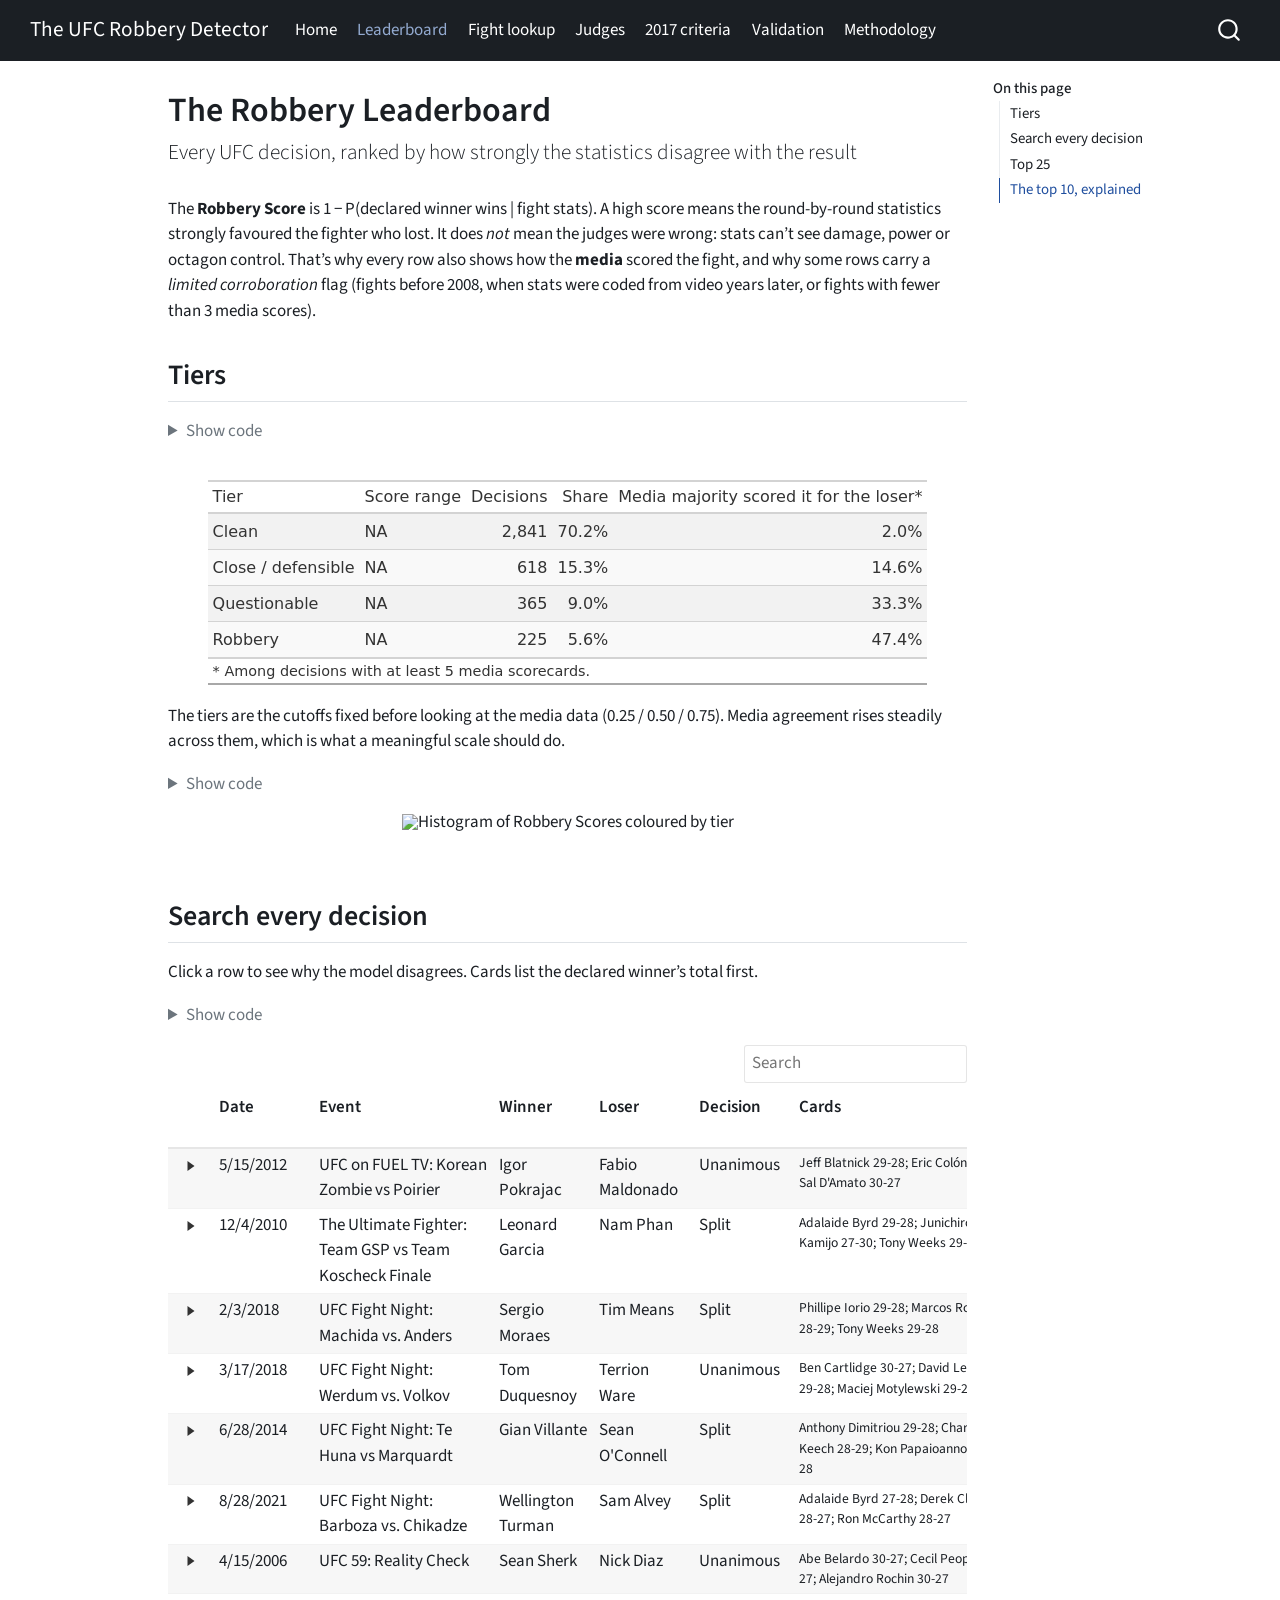
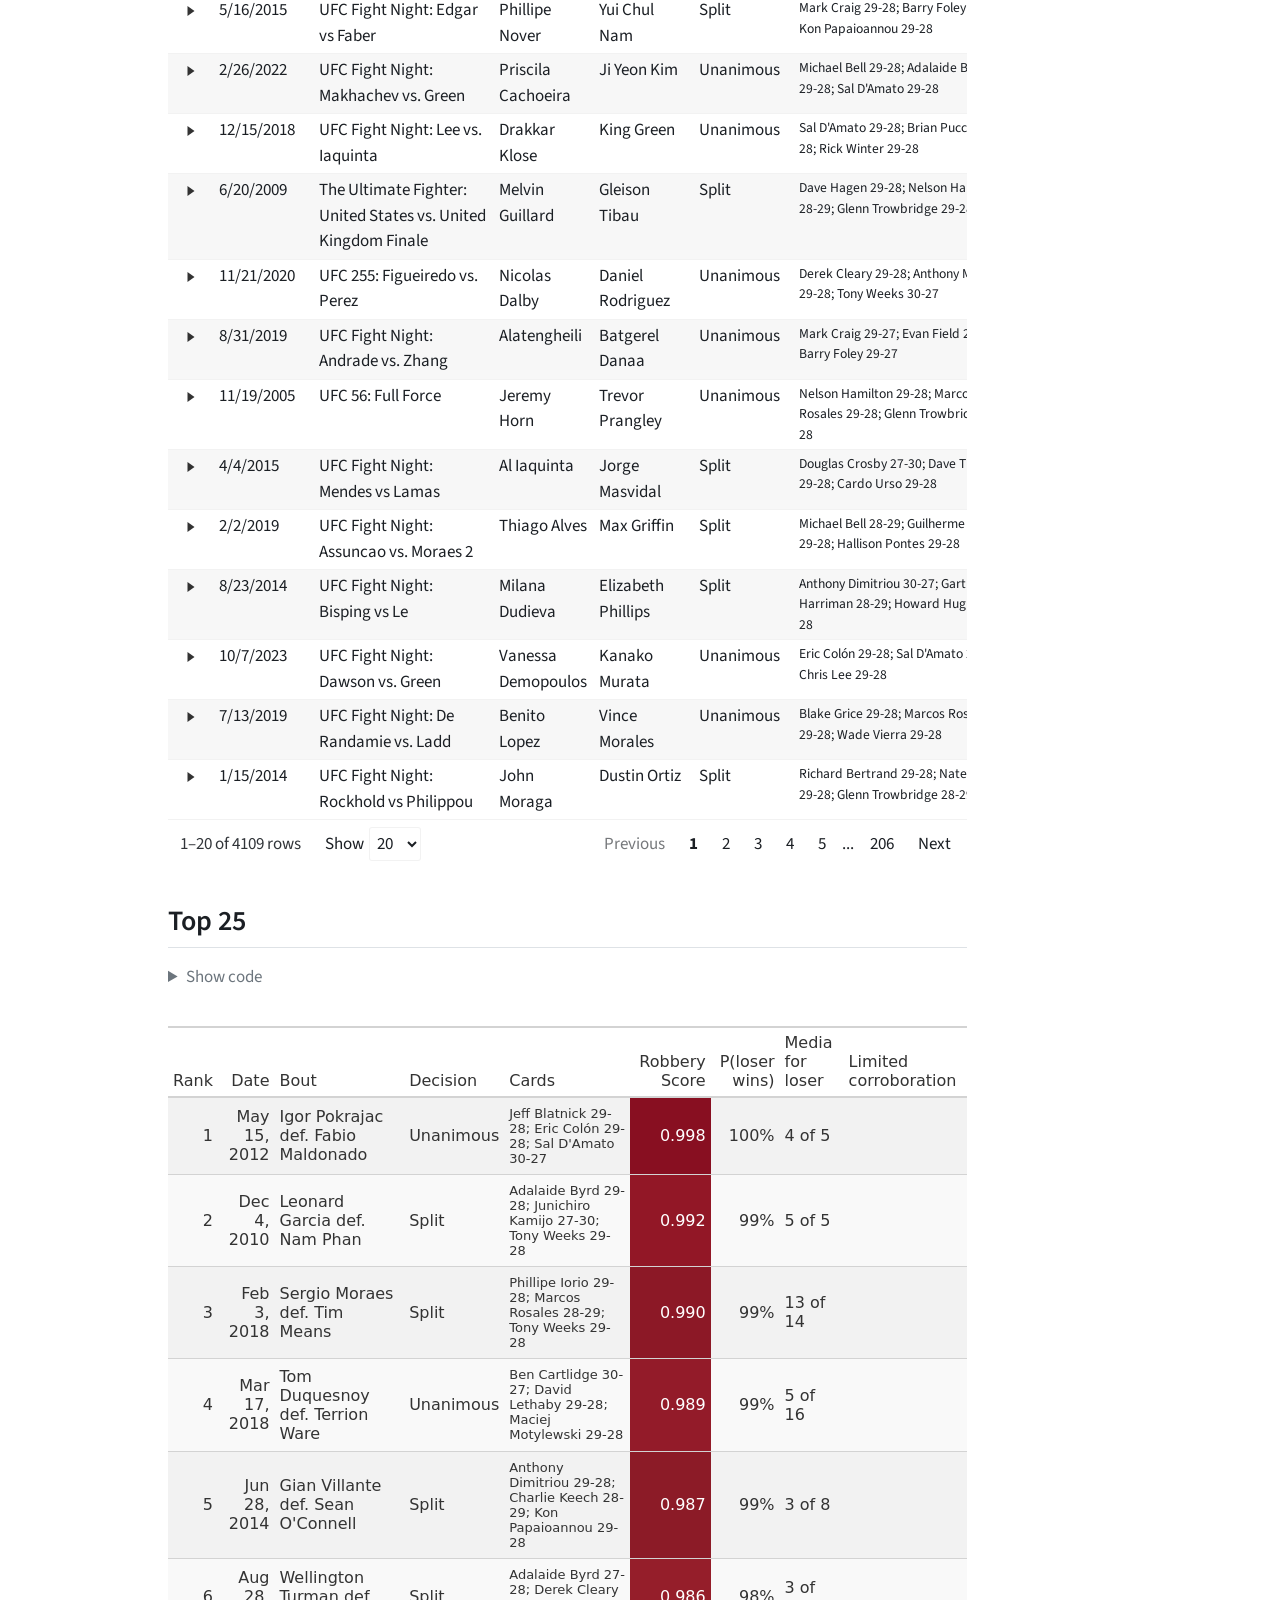
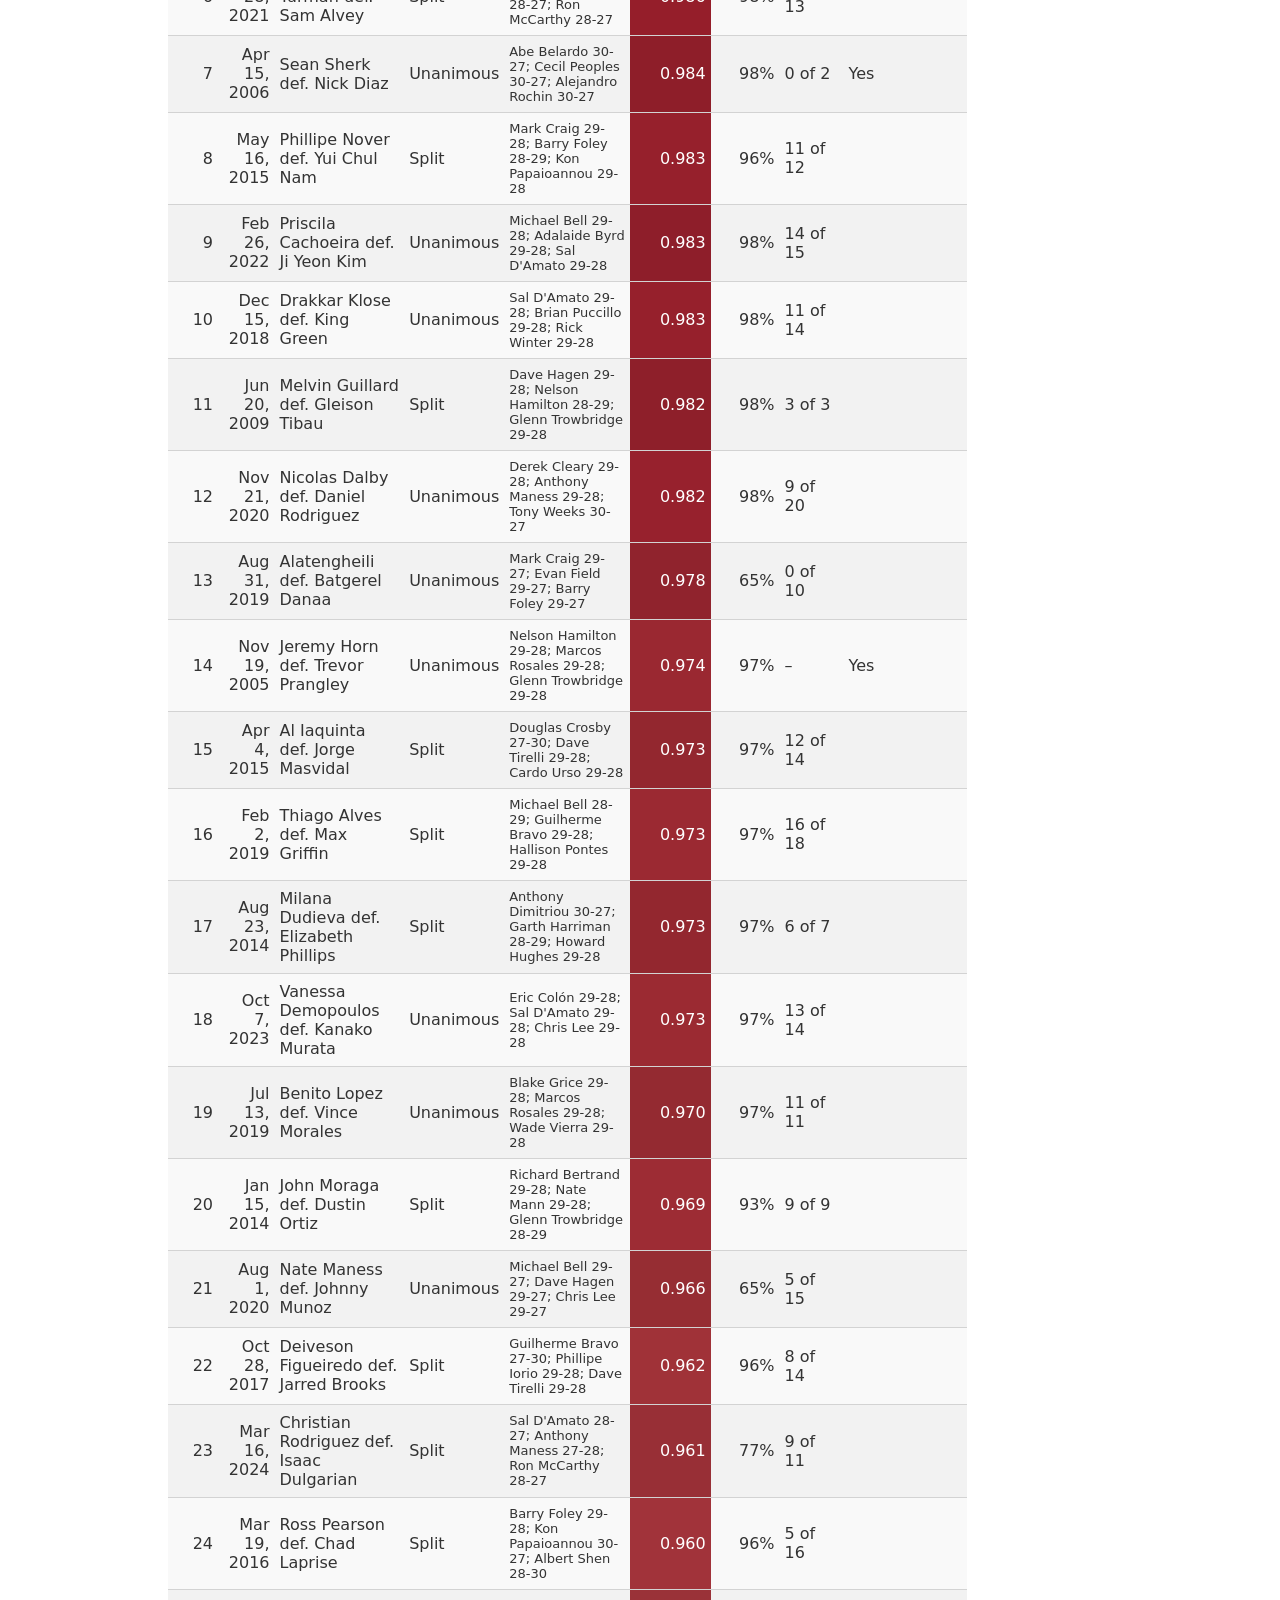
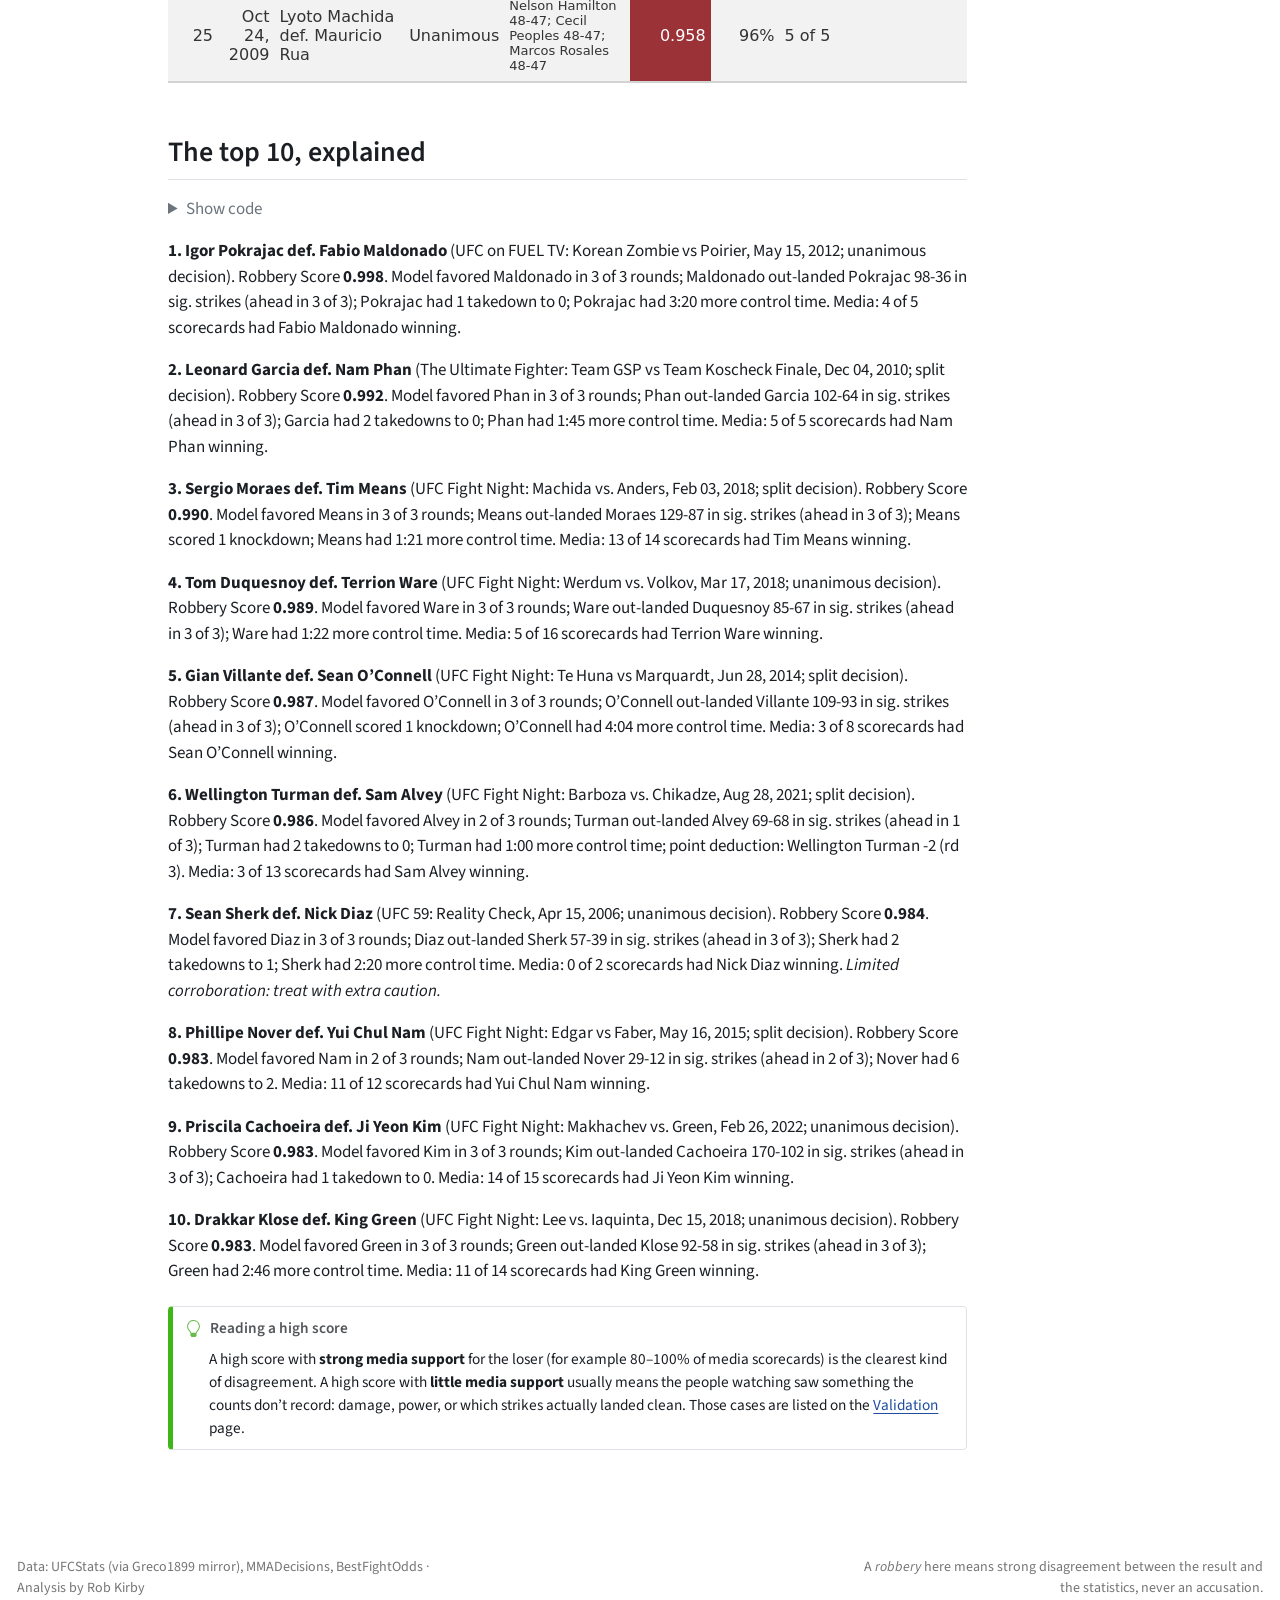
==== docs/leaderboard.html @ ed1aa429 "Phase 7: Quarto site, committed site datasets, generated README Seven-page site (analysis/ -> docs/)" ====
<!DOCTYPE html>
<html xmlns="http://www.w3.org/1999/xhtml" lang="en" xml:lang="en"><head>

<meta charset="utf-8">
<meta name="generator" content="quarto-1.11.9">

<meta name="viewport" content="width=device-width, initial-scale=1.0, user-scalable=yes">


<title>The Robbery Leaderboard – The UFC Robbery Detector</title>
<style>
/* Default styles provided by pandoc.
** See https://pandoc.org/MANUAL.html#variables-for-html for config info.
*/
span.smallcaps{font-variant: small-caps;}
div.columns{display: flex; gap: 1.5em;}
div.column{flex: auto;}
@media screen {
div.columns{gap: min(4vw, 1.5em);}
div.column{overflow-x: auto;}
}
div.hanging-indent{margin-left: 1.5em; text-indent: -1.5em;}
ul.task-list{list-style: none;}
ul.task-list li input[type="checkbox"] {
  width: 0.8em;
  margin: 0 0.8em 0.2em -1em; /* quarto-specific, see https://github.com/quarto-dev/quarto-cli/issues/4556 */ 
  vertical-align: middle;
}
/* CSS for syntax highlighting */
html { -webkit-text-size-adjust: 100%; }
pre > code.sourceCode { white-space: pre; position: relative; }
pre > code.sourceCode > span { display: inline-block; line-height: 1.25; }
pre > code.sourceCode > span:empty { height: 1.2em; }
.sourceCode { overflow: visible; }
code.sourceCode > span { color: inherit; text-decoration: inherit; }
div.sourceCode { margin: 1em 0; }
pre.sourceCode { margin: 0; }
@media screen {
div.sourceCode { overflow: auto; }
}
@media print {
pre > code.sourceCode { white-space: pre-wrap; }
pre > code.sourceCode > span { text-indent: -5em; padding-left: 5em; }
}
pre.numberSource code
  { counter-reset: source-line 0; }
pre.numberSource code > span
  { position: relative; left: -4em; counter-increment: source-line; }
pre.numberSource code > span > a:first-child::before
  { content: counter(source-line);
    position: relative; left: -1em; text-align: right; vertical-align: baseline;
    border: none; display: inline-block;
    -webkit-touch-callout: none; -webkit-user-select: none;
    -khtml-user-select: none; -moz-user-select: none;
    -ms-user-select: none; user-select: none;
    padding: 0 4px; width: 4em;
  }
pre.numberSource { margin-left: 3em;  padding-left: 4px; }
div.sourceCode
  {   }
@media screen {
pre > code.sourceCode > span > a:first-child::before { text-decoration: underline; }
}
</style>


<script src="site_libs/quarto-nav/quarto-nav.js"></script>
<script src="site_libs/quarto-nav/headroom.min.js"></script>
<script src="site_libs/clipboard/clipboard.min.js"></script>
<script src="site_libs/quarto-search/autocomplete.umd.js"></script>
<script src="site_libs/quarto-search/fuse.min.js"></script>
<script src="site_libs/quarto-search/quarto-search.js"></script>
<meta name="quarto:offset" content="./">
<script src="site_libs/quarto-html/quarto.js" type="module"></script>
<script src="site_libs/quarto-html/tabsets/tabsets.js" type="module"></script>
<script src="site_libs/quarto-html/scrollable-regions/scrollable-regions.js" type="module"></script>
<script src="site_libs/quarto-html/popper.min.js"></script>
<script src="site_libs/quarto-html/tippy.umd.min.js"></script>
<script src="site_libs/quarto-html/anchor.min.js"></script>
<link href="site_libs/quarto-html/tippy.css" rel="stylesheet">
<link href="site_libs/quarto-html/quarto-syntax-highlighting-63b5708e65d6cd79cd7618c58d0c21e7.css" rel="stylesheet" id="quarto-text-highlighting-styles">
<script src="site_libs/bootstrap/bootstrap.min.js"></script>
<link href="site_libs/bootstrap/bootstrap-icons.css" rel="stylesheet">
<link href="site_libs/bootstrap/bootstrap-2d38182e6be079f75345b3a35d7b2d36.min.css" rel="stylesheet" append-hash="true" id="quarto-bootstrap" data-mode="light">
<script id="quarto-search-options" type="application/json">{
  "location": "navbar",
  "copy-button": false,
  "collapse-after": 3,
  "panel-placement": "end",
  "type": "overlay",
  "limit": 50,
  "keyboard-shortcut": [
    "f",
    "/",
    "s"
  ],
  "show-item-context": false,
  "language": {
    "search-no-results-text": "No results",
    "search-matching-documents-text": "matching documents",
    "search-copy-link-title": "Copy link to search",
    "search-hide-matches-text": "Hide additional matches",
    "search-more-match-text": "more match in this document",
    "search-more-matches-text": "more matches in this document",
    "search-clear-button-title": "Clear",
    "search-text-placeholder": "",
    "search-detached-cancel-button-title": "Cancel",
    "search-submit-button-title": "Submit",
    "search-label": "Search"
  }
}</script>
<style>html{ scroll-behavior: smooth; }</style>
<script src="site_libs/core-js-2.5.3/shim.min.js"></script>
<script src="site_libs/react-18.2.0/react.min.js"></script>
<script src="site_libs/react-18.2.0/react-dom.min.js"></script>
<script src="site_libs/reactwidget-2.0.0/react-tools.js"></script>
<link href="site_libs/htmltools-fill-0.5.8.1/fill.css" rel="stylesheet">
<script src="site_libs/htmlwidgets-1.6.4/htmlwidgets.js"></script>
<link href="site_libs/reactable-0.4.5/reactable.css" rel="stylesheet">
<script src="site_libs/reactable-binding-0.4.5/reactable.js"></script>


</head>

<body class="nav-fixed quarto-light"><a id="quarto-skip-link" class="visually-hidden-focusable" href="#quarto-document-content">Skip to main content</a>

<div id="quarto-search-results"></div>
  <header id="quarto-header" class="headroom fixed-top">
    <nav class="navbar navbar-expand-lg " data-bs-theme="dark" aria-label="Site">
      <div class="navbar-container container-fluid">
      <div class="navbar-brand-container mx-auto">
    <a class="navbar-brand" href="./index.html">
    <span class="navbar-title">The UFC Robbery Detector</span>
    </a>
  </div>
          <button class="navbar-toggler" type="button" data-bs-toggle="collapse" data-bs-target="#navbarCollapse" aria-controls="navbarCollapse" aria-expanded="false" aria-label="Toggle navigation" onclick="if (window.quartoToggleHeadroom) { window.quartoToggleHeadroom(); }">
  <span class="navbar-toggler-icon"></span>
</button>
          <div class="collapse navbar-collapse" id="navbarCollapse">
            <ul class="navbar-nav navbar-nav-scroll me-auto">
  <li class="nav-item">
    <a class="nav-link" href="./index.html"> 
<span class="menu-text">Home</span></a>
  </li>  
  <li class="nav-item">
    <a class="nav-link active" href="./leaderboard.html" aria-current="page"> 
<span class="menu-text">Leaderboard</span></a>
  </li>  
  <li class="nav-item">
    <a class="nav-link" href="./fight-lookup.html"> 
<span class="menu-text">Fight lookup</span></a>
  </li>  
  <li class="nav-item">
    <a class="nav-link" href="./judges.html"> 
<span class="menu-text">Judges</span></a>
  </li>  
  <li class="nav-item">
    <a class="nav-link" href="./criteria-2017.html"> 
<span class="menu-text">2017 criteria</span></a>
  </li>  
  <li class="nav-item">
    <a class="nav-link" href="./validation.html"> 
<span class="menu-text">Validation</span></a>
  </li>  
  <li class="nav-item">
    <a class="nav-link" href="./methodology.html"> 
<span class="menu-text">Methodology</span></a>
  </li>  
</ul>
          </div> <!-- /navcollapse -->
            <div class="quarto-navbar-tools">
</div>
            <div id="quarto-search" class="" title="Search"></div>
      </div> <!-- /container-fluid -->
    </nav>
</header>
<!-- content -->
<div id="quarto-content" class="quarto-container page-columns page-rows-contents page-layout-article page-navbar">
<!-- sidebar -->
<!-- margin-sidebar -->
    <div id="quarto-margin-sidebar" class="sidebar margin-sidebar">
        <nav id="TOC" role="doc-toc" aria-labelledby="toc-title" class="toc-active">
    <h2 id="toc-title">On this page</h2>
   
  <ul class="collapse">
  <li><a href="#tiers" id="toc-tiers" class="nav-link active" data-scroll-target="#tiers">Tiers</a></li>
  <li><a href="#search-every-decision" id="toc-search-every-decision" class="nav-link" data-scroll-target="#search-every-decision">Search every decision</a></li>
  <li><a href="#top-25" id="toc-top-25" class="nav-link" data-scroll-target="#top-25">Top 25</a></li>
  <li><a href="#the-top-10-explained" id="toc-the-top-10-explained" class="nav-link" data-scroll-target="#the-top-10-explained">The top 10, explained</a></li>
  </ul>
</nav>
    </div>
<!-- main -->
<main class="content" id="quarto-document-content" tabindex="-1">

<header id="title-block-header" class="quarto-title-block default">
<div class="quarto-title">
<h1 class="title">The Robbery Leaderboard</h1>
<p class="subtitle lead">Every UFC decision, ranked by how strongly the statistics disagree with the result</p>
</div>



<div class="quarto-title-meta">

    
  
    
  </div>
  


</header>


<p>The <strong>Robbery Score</strong> is 1 − P(declared winner wins | fight stats). A high score means the round-by-round statistics strongly favoured the fighter who lost. It does <em>not</em> mean the judges were wrong: stats can’t see damage, power or octagon control. That’s why every row also shows how the <strong>media</strong> scored the fight, and why some rows carry a <em>limited corroboration</em> flag (fights before 2008, when stats were coded from video years later, or fights with fewer than 3 media scores).</p>
<section id="tiers" class="level2">
<h2 class="anchored" data-anchor-id="tiers">Tiers</h2>
<div class="cell" data-layout-align="center">
<details class="code-fold">
<summary>Show code</summary>
<div class="code-copy-outer-scaffold"><div class="sourceCode cell-code" id="cb1"><pre class="sourceCode r code-with-copy"><code class="sourceCode r"><span id="cb1-1"><a href="#cb1-1" aria-hidden="true" tabindex="-1"></a>tb <span class="sc">|&gt;</span> <span class="fu">mutate</span>(<span class="at">tier =</span> <span class="fu">factor</span>(tier, <span class="fu">names</span>(tier_cols))) <span class="sc">|&gt;</span> <span class="fu">arrange</span>(tier) <span class="sc">|&gt;</span></span>
<span id="cb1-2"><a href="#cb1-2" aria-hidden="true" tabindex="-1"></a>  <span class="fu">left_join</span>(mt <span class="sc">|&gt;</span> <span class="fu">select</span>(tier, media_majority_loser), <span class="at">by =</span> <span class="st">"tier"</span>) <span class="sc">|&gt;</span></span>
<span id="cb1-3"><a href="#cb1-3" aria-hidden="true" tabindex="-1"></a>  <span class="fu">transmute</span>(<span class="at">Tier =</span> tier,</span>
<span id="cb1-4"><a href="#cb1-4" aria-hidden="true" tabindex="-1"></a>            <span class="st">`</span><span class="at">Score range</span><span class="st">`</span> <span class="ot">=</span> <span class="fu">c</span>(<span class="st">"&lt; 0.25"</span>, <span class="st">"0.25–0.50"</span>, <span class="st">"0.50–0.75"</span>, <span class="st">"≥ 0.75"</span>)[<span class="fu">as.integer</span>(tier)],</span>
<span id="cb1-5"><a href="#cb1-5" aria-hidden="true" tabindex="-1"></a>            <span class="at">Decisions =</span> n, <span class="at">Share =</span> share, <span class="st">`</span><span class="at">Media majority scored it for the loser*</span><span class="st">`</span> <span class="ot">=</span> media_majority_loser) <span class="sc">|&gt;</span></span>
<span id="cb1-6"><a href="#cb1-6" aria-hidden="true" tabindex="-1"></a>  <span class="fu">gt</span>() <span class="sc">|&gt;</span></span>
<span id="cb1-7"><a href="#cb1-7" aria-hidden="true" tabindex="-1"></a>  <span class="fu">fmt_number</span>(Decisions, <span class="at">decimals =</span> <span class="dv">0</span>) <span class="sc">|&gt;</span></span>
<span id="cb1-8"><a href="#cb1-8" aria-hidden="true" tabindex="-1"></a>  <span class="fu">fmt_percent</span>(<span class="fu">c</span>(Share, <span class="st">`</span><span class="at">Media majority scored it for the loser*</span><span class="st">`</span>), <span class="at">decimals =</span> <span class="dv">1</span>) <span class="sc">|&gt;</span></span>
<span id="cb1-9"><a href="#cb1-9" aria-hidden="true" tabindex="-1"></a>  <span class="fu">tab_footnote</span>(<span class="st">"* Among decisions with at least 5 media scorecards."</span>) <span class="sc">|&gt;</span></span>
<span id="cb1-10"><a href="#cb1-10" aria-hidden="true" tabindex="-1"></a>  <span class="fu">opt_row_striping</span>()</span></code></pre></div><button title="Copy to Clipboard" class="code-copy-button"><i class="bi"></i></button></div>
</details>
<div class="cell-output-display">
<div id="gkjtmvauyj" style="padding-left:0px;padding-right:0px;padding-top:10px;padding-bottom:10px;overflow-x:auto;overflow-y:auto;width:auto;height:auto;">
<style>#gkjtmvauyj table {
  font-family: system-ui, 'Segoe UI', Roboto, Helvetica, Arial, sans-serif, 'Apple Color Emoji', 'Segoe UI Emoji', 'Segoe UI Symbol', 'Noto Color Emoji';
  -webkit-font-smoothing: antialiased;
  -moz-osx-font-smoothing: grayscale;
}

#gkjtmvauyj thead, #gkjtmvauyj tbody, #gkjtmvauyj tfoot, #gkjtmvauyj tr, #gkjtmvauyj td, #gkjtmvauyj th {
  border-style: none;
}

#gkjtmvauyj p {
  margin: 0;
  padding: 0;
}

#gkjtmvauyj .gt_table {
  display: table;
  border-collapse: collapse;
  line-height: normal;
  margin-left: auto;
  margin-right: auto;
  color: #333333;
  font-size: 16px;
  font-weight: normal;
  font-style: normal;
  background-color: #FFFFFF;
  width: auto;
  border-top-style: solid;
  border-top-width: 2px;
  border-top-color: #A8A8A8;
  border-right-style: none;
  border-right-width: 2px;
  border-right-color: #D3D3D3;
  border-bottom-style: solid;
  border-bottom-width: 2px;
  border-bottom-color: #A8A8A8;
  border-left-style: none;
  border-left-width: 2px;
  border-left-color: #D3D3D3;
}

#gkjtmvauyj .gt_caption {
  padding-top: 4px;
  padding-bottom: 4px;
}

#gkjtmvauyj .gt_title {
  color: #333333;
  font-size: 125%;
  font-weight: initial;
  padding-top: 4px;
  padding-bottom: 4px;
  padding-left: 5px;
  padding-right: 5px;
  border-bottom-color: #FFFFFF;
  border-bottom-width: 0;
}

#gkjtmvauyj .gt_subtitle {
  color: #333333;
  font-size: 85%;
  font-weight: initial;
  padding-top: 3px;
  padding-bottom: 5px;
  padding-left: 5px;
  padding-right: 5px;
  border-top-color: #FFFFFF;
  border-top-width: 0;
}

#gkjtmvauyj .gt_heading {
  background-color: #FFFFFF;
  text-align: center;
  border-bottom-color: #FFFFFF;
  border-left-style: none;
  border-left-width: 1px;
  border-left-color: #D3D3D3;
  border-right-style: none;
  border-right-width: 1px;
  border-right-color: #D3D3D3;
}

#gkjtmvauyj .gt_bottom_border {
  border-bottom-style: solid;
  border-bottom-width: 2px;
  border-bottom-color: #D3D3D3;
}

#gkjtmvauyj .gt_col_headings {
  border-top-style: solid;
  border-top-width: 2px;
  border-top-color: #D3D3D3;
  border-bottom-style: solid;
  border-bottom-width: 2px;
  border-bottom-color: #D3D3D3;
  border-left-style: none;
  border-left-width: 1px;
  border-left-color: #D3D3D3;
  border-right-style: none;
  border-right-width: 1px;
  border-right-color: #D3D3D3;
}

#gkjtmvauyj .gt_col_heading {
  color: #333333;
  background-color: #FFFFFF;
  font-size: 100%;
  font-weight: normal;
  text-transform: inherit;
  border-left-style: none;
  border-left-width: 1px;
  border-left-color: #D3D3D3;
  border-right-style: none;
  border-right-width: 1px;
  border-right-color: #D3D3D3;
  vertical-align: bottom;
  padding-top: 5px;
  padding-bottom: 6px;
  padding-left: 5px;
  padding-right: 5px;
  overflow-x: hidden;
}

#gkjtmvauyj .gt_column_spanner_outer {
  color: #333333;
  background-color: #FFFFFF;
  font-size: 100%;
  font-weight: normal;
  text-transform: inherit;
  padding-top: 0;
  padding-bottom: 0;
  padding-left: 4px;
  padding-right: 4px;
}

#gkjtmvauyj .gt_column_spanner_outer:first-child {
  padding-left: 0;
}

#gkjtmvauyj .gt_column_spanner_outer:last-child {
  padding-right: 0;
}

#gkjtmvauyj .gt_column_spanner {
  border-bottom-style: solid;
  border-bottom-width: 2px;
  border-bottom-color: #D3D3D3;
  vertical-align: bottom;
  padding-top: 5px;
  padding-bottom: 5px;
  overflow-x: hidden;
  display: inline-block;
  width: 100%;
}

#gkjtmvauyj .gt_spanner_row {
  border-bottom-style: hidden;
}

#gkjtmvauyj .gt_group_heading {
  padding-top: 8px;
  padding-bottom: 8px;
  padding-left: 5px;
  padding-right: 5px;
  color: #333333;
  background-color: #FFFFFF;
  font-size: 100%;
  font-weight: initial;
  text-transform: inherit;
  border-top-style: solid;
  border-top-width: 2px;
  border-top-color: #D3D3D3;
  border-bottom-style: solid;
  border-bottom-width: 2px;
  border-bottom-color: #D3D3D3;
  border-left-style: none;
  border-left-width: 1px;
  border-left-color: #D3D3D3;
  border-right-style: none;
  border-right-width: 1px;
  border-right-color: #D3D3D3;
  vertical-align: middle;
  text-align: left;
}

#gkjtmvauyj .gt_empty_group_heading {
  padding: 0.5px;
  color: #333333;
  background-color: #FFFFFF;
  font-size: 100%;
  font-weight: initial;
  border-top-style: solid;
  border-top-width: 2px;
  border-top-color: #D3D3D3;
  border-bottom-style: solid;
  border-bottom-width: 2px;
  border-bottom-color: #D3D3D3;
  vertical-align: middle;
}

#gkjtmvauyj .gt_from_md > :first-child {
  margin-top: 0;
}

#gkjtmvauyj .gt_from_md > :last-child {
  margin-bottom: 0;
}

#gkjtmvauyj .gt_row {
  padding-top: 8px;
  padding-bottom: 8px;
  padding-left: 5px;
  padding-right: 5px;
  margin: 10px;
  border-top-style: solid;
  border-top-width: 1px;
  border-top-color: #D3D3D3;
  border-left-style: none;
  border-left-width: 1px;
  border-left-color: #D3D3D3;
  border-right-style: none;
  border-right-width: 1px;
  border-right-color: #D3D3D3;
  vertical-align: middle;
  overflow-x: hidden;
}

#gkjtmvauyj .gt_stub {
  color: #333333;
  background-color: #FFFFFF;
  font-size: 100%;
  font-weight: initial;
  text-transform: inherit;
  border-right-style: solid;
  border-right-width: 2px;
  border-right-color: #D3D3D3;
  padding-left: 5px;
  padding-right: 5px;
}

#gkjtmvauyj .gt_stub_row_group {
  color: #333333;
  background-color: #FFFFFF;
  font-size: 100%;
  font-weight: initial;
  text-transform: inherit;
  border-right-style: solid;
  border-right-width: 2px;
  border-right-color: #D3D3D3;
  padding-left: 5px;
  padding-right: 5px;
  vertical-align: top;
}

#gkjtmvauyj .gt_row_group_first td {
  border-top-width: 2px;
}

#gkjtmvauyj .gt_row_group_first th {
  border-top-width: 2px;
}

#gkjtmvauyj .gt_summary_row {
  color: #333333;
  background-color: #FFFFFF;
  text-transform: inherit;
  padding-top: 8px;
  padding-bottom: 8px;
  padding-left: 5px;
  padding-right: 5px;
}

#gkjtmvauyj .gt_first_summary_row {
  border-top-style: solid;
  border-top-color: #D3D3D3;
}

#gkjtmvauyj .gt_first_summary_row.thick {
  border-top-width: 2px;
}

#gkjtmvauyj .gt_last_summary_row {
  padding-top: 8px;
  padding-bottom: 8px;
  padding-left: 5px;
  padding-right: 5px;
  border-bottom-style: solid;
  border-bottom-width: 2px;
  border-bottom-color: #D3D3D3;
}

#gkjtmvauyj .gt_grand_summary_row {
  color: #333333;
  background-color: #FFFFFF;
  text-transform: inherit;
  padding-top: 8px;
  padding-bottom: 8px;
  padding-left: 5px;
  padding-right: 5px;
}

#gkjtmvauyj .gt_first_grand_summary_row {
  padding-top: 8px;
  padding-bottom: 8px;
  padding-left: 5px;
  padding-right: 5px;
  border-top-style: double;
  border-top-width: 6px;
  border-top-color: #D3D3D3;
}

#gkjtmvauyj .gt_last_grand_summary_row_top {
  padding-top: 8px;
  padding-bottom: 8px;
  padding-left: 5px;
  padding-right: 5px;
  border-bottom-style: double;
  border-bottom-width: 6px;
  border-bottom-color: #D3D3D3;
}

#gkjtmvauyj .gt_striped {
  background-color: rgba(128, 128, 128, 0.05);
}

#gkjtmvauyj .gt_table_body {
  border-top-style: solid;
  border-top-width: 2px;
  border-top-color: #D3D3D3;
  border-bottom-style: solid;
  border-bottom-width: 2px;
  border-bottom-color: #D3D3D3;
}

#gkjtmvauyj .gt_footnotes {
  color: #333333;
  background-color: #FFFFFF;
  border-bottom-style: none;
  border-bottom-width: 2px;
  border-bottom-color: #D3D3D3;
  border-left-style: none;
  border-left-width: 2px;
  border-left-color: #D3D3D3;
  border-right-style: none;
  border-right-width: 2px;
  border-right-color: #D3D3D3;
}

#gkjtmvauyj .gt_footnote {
  margin: 0px;
  font-size: 90%;
  padding-top: 4px;
  padding-bottom: 4px;
  padding-left: 5px;
  padding-right: 5px;
}

#gkjtmvauyj .gt_sourcenotes {
  color: #333333;
  background-color: #FFFFFF;
  border-bottom-style: none;
  border-bottom-width: 2px;
  border-bottom-color: #D3D3D3;
  border-left-style: none;
  border-left-width: 2px;
  border-left-color: #D3D3D3;
  border-right-style: none;
  border-right-width: 2px;
  border-right-color: #D3D3D3;
}

#gkjtmvauyj .gt_sourcenote {
  font-size: 90%;
  padding-top: 4px;
  padding-bottom: 4px;
  padding-left: 5px;
  padding-right: 5px;
}

#gkjtmvauyj .gt_left {
  text-align: left;
}

#gkjtmvauyj .gt_center {
  text-align: center;
}

#gkjtmvauyj .gt_right {
  text-align: right;
  font-variant-numeric: tabular-nums;
}

#gkjtmvauyj .gt_font_normal {
  font-weight: normal;
}

#gkjtmvauyj .gt_font_bold {
  font-weight: bold;
}

#gkjtmvauyj .gt_font_italic {
  font-style: italic;
}

#gkjtmvauyj .gt_super {
  font-size: 65%;
}

#gkjtmvauyj .gt_footnote_marks {
  font-size: 75%;
  vertical-align: 0.4em;
  position: initial;
}

#gkjtmvauyj .gt_asterisk {
  font-size: 100%;
  vertical-align: 0;
}

#gkjtmvauyj .gt_indent_1 {
  text-indent: 5px;
}

#gkjtmvauyj .gt_indent_2 {
  text-indent: 10px;
}

#gkjtmvauyj .gt_indent_3 {
  text-indent: 15px;
}

#gkjtmvauyj .gt_indent_4 {
  text-indent: 20px;
}

#gkjtmvauyj .gt_indent_5 {
  text-indent: 25px;
}

#gkjtmvauyj .katex-display {
  display: inline-flex !important;
  margin-bottom: 0.75em !important;
}

#gkjtmvauyj div.Reactable > div.rt-table > div.rt-thead > div.rt-tr.rt-tr-group-header > div.rt-th-group:after {
  height: 0px !important;
}
</style>

<table class="gt_table caption-top table table-sm table-striped small" data-quarto-bootstrap="false">
<thead>
<tr class="gt_col_headings header">
<th id="Tier" class="gt_col_heading gt_columns_bottom_border gt_left" data-quarto-table-cell-role="th" scope="col">Tier</th>
<th id="Score-range" class="gt_col_heading gt_columns_bottom_border gt_left" data-quarto-table-cell-role="th" scope="col">Score range</th>
<th id="Decisions" class="gt_col_heading gt_columns_bottom_border gt_right" data-quarto-table-cell-role="th" scope="col">Decisions</th>
<th id="Share" class="gt_col_heading gt_columns_bottom_border gt_right" data-quarto-table-cell-role="th" scope="col">Share</th>
<th id="Media-majority-scored-it-for-the-loser*" class="gt_col_heading gt_columns_bottom_border gt_right" data-quarto-table-cell-role="th" scope="col">Media majority scored it for the loser*</th>
</tr>
</thead>
<tbody class="gt_table_body">
<tr class="odd">
<td class="gt_row gt_left" headers="Tier">Clean</td>
<td class="gt_row gt_left" headers="Score-range">NA</td>
<td class="gt_row gt_right" headers="Decisions">2,841</td>
<td class="gt_row gt_right" headers="Share">70.2%</td>
<td class="gt_row gt_right" headers="Media-majority-scored-it-for-the-loser*">2.0%</td>
</tr>
<tr class="even">
<td class="gt_row gt_left gt_striped" headers="Tier">Close / defensible</td>
<td class="gt_row gt_left gt_striped" headers="Score-range">NA</td>
<td class="gt_row gt_right gt_striped" headers="Decisions">618</td>
<td class="gt_row gt_right gt_striped" headers="Share">15.3%</td>
<td class="gt_row gt_right gt_striped" headers="Media-majority-scored-it-for-the-loser*">14.6%</td>
</tr>
<tr class="odd">
<td class="gt_row gt_left" headers="Tier">Questionable</td>
<td class="gt_row gt_left" headers="Score-range">NA</td>
<td class="gt_row gt_right" headers="Decisions">365</td>
<td class="gt_row gt_right" headers="Share">9.0%</td>
<td class="gt_row gt_right" headers="Media-majority-scored-it-for-the-loser*">33.3%</td>
</tr>
<tr class="even">
<td class="gt_row gt_left gt_striped" headers="Tier">Robbery</td>
<td class="gt_row gt_left gt_striped" headers="Score-range">NA</td>
<td class="gt_row gt_right gt_striped" headers="Decisions">225</td>
<td class="gt_row gt_right gt_striped" headers="Share">5.6%</td>
<td class="gt_row gt_right gt_striped" headers="Media-majority-scored-it-for-the-loser*">47.4%</td>
</tr>
</tbody><tfoot>
<tr class="gt_footnotes odd">
<td colspan="5" class="gt_footnote">* Among decisions with at least 5 media scorecards.</td>
</tr>
</tfoot>

</table>

</div>
</div>
</div>
<p>The tiers are the cutoffs fixed before looking at the media data (0.25 / 0.50 / 0.75). Media agreement rises steadily across them, which is what a meaningful scale should do.</p>
<div class="cell" data-layout-align="center">
<details class="code-fold">
<summary>Show code</summary>
<div class="code-copy-outer-scaffold"><div class="sourceCode cell-code" id="cb2"><pre class="sourceCode r code-with-copy"><code class="sourceCode r"><span id="cb2-1"><a href="#cb2-1" aria-hidden="true" tabindex="-1"></a><span class="fu">plot_robbery_distribution</span>(ri)</span></code></pre></div><button title="Copy to Clipboard" class="code-copy-button"><i class="bi"></i></button></div>
</details>
<div class="cell-output-display">
<div class="quarto-figure quarto-figure-center">
<figure class="figure">
<p><img src="leaderboard_files/figure-html/distribution-1.png" class="img-fluid quarto-figure quarto-figure-center figure-img" style="width:100.0%" alt="Histogram of Robbery Scores coloured by tier"></p>
</figure>
</div>
</div>
</div>
</section>
<section id="search-every-decision" class="level2">
<h2 class="anchored" data-anchor-id="search-every-decision">Search every decision</h2>
<p>Click a row to see why the model disagrees. Cards list the declared winner’s total first.</p>
<div class="cell" data-layout-align="center">
<details class="code-fold">
<summary>Show code</summary>
<div class="code-copy-outer-scaffold"><div class="sourceCode cell-code" id="cb3"><pre class="sourceCode r code-with-copy"><code class="sourceCode r"><span id="cb3-1"><a href="#cb3-1" aria-hidden="true" tabindex="-1"></a>tier_badge <span class="ot">&lt;-</span> <span class="cf">function</span>(t) {</span>
<span id="cb3-2"><a href="#cb3-2" aria-hidden="true" tabindex="-1"></a>  col <span class="ot">&lt;-</span> tier_cols[[t]]</span>
<span id="cb3-3"><a href="#cb3-3" aria-hidden="true" tabindex="-1"></a>  htmltools<span class="sc">::</span><span class="fu">span</span>(<span class="at">class =</span> <span class="st">"tier-pill"</span>, <span class="at">style =</span> <span class="fu">paste0</span>(<span class="st">"background:"</span>, col, <span class="st">";"</span>,</span>
<span id="cb3-4"><a href="#cb3-4" aria-hidden="true" tabindex="-1"></a>                  <span class="cf">if</span> (t <span class="sc">%in%</span> <span class="fu">c</span>(<span class="st">"Clean"</span>, <span class="st">"Close / defensible"</span>)) <span class="st">"color:#1B1F24;"</span> <span class="cf">else</span> <span class="st">""</span>), t)</span>
<span id="cb3-5"><a href="#cb3-5" aria-hidden="true" tabindex="-1"></a>}</span>
<span id="cb3-6"><a href="#cb3-6" aria-hidden="true" tabindex="-1"></a>tbl <span class="ot">&lt;-</span> ri <span class="sc">|&gt;</span></span>
<span id="cb3-7"><a href="#cb3-7" aria-hidden="true" tabindex="-1"></a>  <span class="fu">arrange</span>(<span class="fu">desc</span>(robbery_score)) <span class="sc">|&gt;</span></span>
<span id="cb3-8"><a href="#cb3-8" aria-hidden="true" tabindex="-1"></a>  <span class="fu">transmute</span>(<span class="at">Date =</span> date, <span class="at">Event =</span> event, <span class="at">Winner =</span> winner_name, <span class="at">Loser =</span> loser_name,</span>
<span id="cb3-9"><a href="#cb3-9" aria-hidden="true" tabindex="-1"></a>            <span class="at">Decision =</span> <span class="fu">coalesce</span>(decision_type, <span class="st">"Draw"</span>), <span class="at">Cards =</span> cards_winner_first,</span>
<span id="cb3-10"><a href="#cb3-10" aria-hidden="true" tabindex="-1"></a>            <span class="at">Score =</span> robbery_score, <span class="at">Tier =</span> <span class="fu">as.character</span>(tier), <span class="st">`</span><span class="at">P(winner)</span><span class="st">`</span> <span class="ot">=</span> p_winner,</span>
<span id="cb3-11"><a href="#cb3-11" aria-hidden="true" tabindex="-1"></a>            <span class="st">`</span><span class="at">Media for loser</span><span class="st">`</span> <span class="ot">=</span> <span class="fu">if_else</span>(<span class="fu">coalesce</span>(media_scored, <span class="dv">0</span>) <span class="sc">&gt;</span> <span class="dv">0</span>,</span>
<span id="cb3-12"><a href="#cb3-12" aria-hidden="true" tabindex="-1"></a>                                        <span class="fu">paste0</span>(media_for_loser, <span class="st">"/"</span>, media_scored), <span class="st">"–"</span>),</span>
<span id="cb3-13"><a href="#cb3-13" aria-hidden="true" tabindex="-1"></a>            <span class="at">Flag =</span> <span class="fu">if_else</span>(limited_corroboration, <span class="st">"Limited corroboration"</span>, <span class="st">""</span>),</span>
<span id="cb3-14"><a href="#cb3-14" aria-hidden="true" tabindex="-1"></a>            <span class="at">why =</span> <span class="fu">coalesce</span>(why, <span class="st">"Draw: no declared winner."</span>))</span>
<span id="cb3-15"><a href="#cb3-15" aria-hidden="true" tabindex="-1"></a><span class="fu">reactable</span>(</span>
<span id="cb3-16"><a href="#cb3-16" aria-hidden="true" tabindex="-1"></a>  tbl, <span class="at">searchable =</span> <span class="cn">TRUE</span>, <span class="at">filterable =</span> <span class="cn">FALSE</span>, <span class="at">striped =</span> <span class="cn">TRUE</span>, <span class="at">highlight =</span> <span class="cn">TRUE</span>, <span class="at">compact =</span> <span class="cn">TRUE</span>,</span>
<span id="cb3-17"><a href="#cb3-17" aria-hidden="true" tabindex="-1"></a>  <span class="at">defaultPageSize =</span> <span class="dv">20</span>, <span class="at">showPageSizeOptions =</span> <span class="cn">TRUE</span>, <span class="at">pageSizeOptions =</span> <span class="fu">c</span>(<span class="dv">20</span>, <span class="dv">50</span>, <span class="dv">100</span>),</span>
<span id="cb3-18"><a href="#cb3-18" aria-hidden="true" tabindex="-1"></a>  <span class="at">defaultSorted =</span> <span class="fu">list</span>(<span class="at">Score =</span> <span class="st">"desc"</span>),</span>
<span id="cb3-19"><a href="#cb3-19" aria-hidden="true" tabindex="-1"></a>  <span class="at">columns =</span> <span class="fu">list</span>(</span>
<span id="cb3-20"><a href="#cb3-20" aria-hidden="true" tabindex="-1"></a>    <span class="at">Date =</span> <span class="fu">colDef</span>(<span class="at">format =</span> <span class="fu">colFormat</span>(<span class="at">date =</span> <span class="cn">TRUE</span>), <span class="at">width =</span> <span class="dv">100</span>),</span>
<span id="cb3-21"><a href="#cb3-21" aria-hidden="true" tabindex="-1"></a>    <span class="at">Event =</span> <span class="fu">colDef</span>(<span class="at">minWidth =</span> <span class="dv">180</span>),</span>
<span id="cb3-22"><a href="#cb3-22" aria-hidden="true" tabindex="-1"></a>    <span class="at">Cards =</span> <span class="fu">colDef</span>(<span class="at">minWidth =</span> <span class="dv">220</span>, <span class="at">style =</span> <span class="fu">list</span>(<span class="at">fontSize =</span> <span class="st">"0.8rem"</span>)),</span>
<span id="cb3-23"><a href="#cb3-23" aria-hidden="true" tabindex="-1"></a>    <span class="at">Score =</span> <span class="fu">colDef</span>(<span class="at">format =</span> <span class="fu">colFormat</span>(<span class="at">digits =</span> <span class="dv">3</span>), <span class="at">width =</span> <span class="dv">80</span>,</span>
<span id="cb3-24"><a href="#cb3-24" aria-hidden="true" tabindex="-1"></a>                   <span class="at">style =</span> <span class="cf">function</span>(v) <span class="fu">list</span>(<span class="at">fontWeight =</span> <span class="cf">if</span> (<span class="sc">!</span><span class="fu">is.na</span>(v) <span class="sc">&amp;&amp;</span> v <span class="sc">&gt;=</span> <span class="fl">0.75</span>) <span class="dv">700</span> <span class="cf">else</span> <span class="dv">400</span>)),</span>
<span id="cb3-25"><a href="#cb3-25" aria-hidden="true" tabindex="-1"></a>    <span class="at">Tier =</span> <span class="fu">colDef</span>(<span class="at">cell =</span> <span class="cf">function</span>(v) <span class="cf">if</span> (<span class="fu">is.na</span>(v)) <span class="st">"Draw"</span> <span class="cf">else</span> <span class="fu">tier_badge</span>(v), <span class="at">width =</span> <span class="dv">140</span>),</span>
<span id="cb3-26"><a href="#cb3-26" aria-hidden="true" tabindex="-1"></a>    <span class="st">`</span><span class="at">P(winner)</span><span class="st">`</span> <span class="ot">=</span> <span class="fu">colDef</span>(<span class="at">format =</span> <span class="fu">colFormat</span>(<span class="at">percent =</span> <span class="cn">TRUE</span>, <span class="at">digits =</span> <span class="dv">0</span>), <span class="at">width =</span> <span class="dv">90</span>),</span>
<span id="cb3-27"><a href="#cb3-27" aria-hidden="true" tabindex="-1"></a>    <span class="st">`</span><span class="at">Media for loser</span><span class="st">`</span> <span class="ot">=</span> <span class="fu">colDef</span>(<span class="at">width =</span> <span class="dv">90</span>, <span class="at">align =</span> <span class="st">"center"</span>),</span>
<span id="cb3-28"><a href="#cb3-28" aria-hidden="true" tabindex="-1"></a>    <span class="at">Flag =</span> <span class="fu">colDef</span>(<span class="at">width =</span> <span class="dv">120</span>, <span class="at">style =</span> <span class="fu">list</span>(<span class="at">fontSize =</span> <span class="st">"0.75rem"</span>, <span class="at">color =</span> <span class="st">"#6B7280"</span>)),</span>
<span id="cb3-29"><a href="#cb3-29" aria-hidden="true" tabindex="-1"></a>    <span class="at">why =</span> <span class="fu">colDef</span>(<span class="at">show =</span> <span class="cn">FALSE</span>)</span>
<span id="cb3-30"><a href="#cb3-30" aria-hidden="true" tabindex="-1"></a>  ),</span>
<span id="cb3-31"><a href="#cb3-31" aria-hidden="true" tabindex="-1"></a>  <span class="at">details =</span> <span class="cf">function</span>(i) htmltools<span class="sc">::</span><span class="fu">div</span>(<span class="at">style =</span> <span class="st">"padding: 0.6rem 1rem; font-size: 0.9rem;"</span>, tbl<span class="sc">$</span>why[i])</span>
<span id="cb3-32"><a href="#cb3-32" aria-hidden="true" tabindex="-1"></a>)</span></code></pre></div><button title="Copy to Clipboard" class="code-copy-button"><i class="bi"></i></button></div>
</details>
<div class="cell-output-display">
<div class="reactable html-widget html-fill-item" id="htmlwidget-951d0038c19622de481e" style="width:auto;height:auto;"></div>
<script type="application/json" data-for="htmlwidget-951d0038c19622de481e">{"x":{"tag":{"name":"Reactable","attribs":{"data":{"Date":["2012-05-15","2010-12-04","2018-02-03","2018-03-17","2014-06-28","2021-08-28","2006-04-15","2015-05-16","2022-02-26","2018-12-15","2009-06-20","2020-11-21","2019-08-31","2005-11-19","2015-04-04","2019-02-02","2014-08-23","2023-10-07","2019-07-13","2014-01-15","2020-08-01","2017-10-28","2024-03-16","2016-03-19","2009-10-24","2024-02-24","2006-12-13","2015-09-05","2022-08-13","2024-05-18","2015-11-21","2017-12-09","2014-06-07","2015-05-16","2018-11-24","2019-09-14","2012-09-29","2015-07-25","2014-09-13","2022-04-30","2021-08-07","2013-06-15","2024-06-15","2020-10-17","2020-10-31","2018-05-27","2023-06-03","2019-11-16","2007-09-08","2013-05-25","2023-02-04","2010-09-25","2024-05-04","2022-10-29","2022-12-10","2010-10-23","2025-08-02","2023-07-15","2024-08-17","2018-06-09","2023-03-18","2026-01-31","2011-12-10","2021-04-10","2016-04-10","2008-09-17","2024-11-02","2015-07-25","2012-02-25","2017-02-11","2016-06-18","2015-06-27","2017-12-09","2012-09-22","2019-05-04","2021-06-12","2014-08-30","2016-04-10","2012-10-13","2019-04-27","2026-06-20","2010-01-11","2012-06-08","2021-10-16","2011-03-03","2021-05-01","2014-03-01","2024-11-02","2020-11-07","2014-02-01","2012-12-14","2014-01-15","2014-07-06","2016-07-07","2017-01-15","2021-06-19","2014-09-20","2006-03-04","2018-07-06","2009-01-31","2022-12-17","2015-06-13","2022-04-30","2022-07-16","2025-10-25","2014-12-13","2022-09-10","2017-07-07","2024-01-20","2015-08-08","2022-05-07","2016-01-02","2025-03-29","2022-08-20","2013-08-31","2017-07-16","2024-04-06","2025-07-19","2021-12-04","2011-03-19","2011-01-22","2025-08-09","2013-05-18","2023-07-01","2023-03-11","2016-08-27","2017-07-08","2024-09-28","2012-07-21","2012-11-10","2006-11-11","2022-06-18","2010-04-10","2024-10-19","2021-06-12","2012-11-17","2018-02-10","2025-06-14","2011-08-27","2016-11-05","2022-08-13","2016-05-29","2018-07-06","2013-06-08","2024-08-17","2015-05-09","2015-09-05","2020-10-10","2011-03-19","2026-06-20","2023-05-06","2024-11-02","2023-08-12","2013-10-19","2019-08-10","2016-09-03","2020-02-08","2016-02-27","2016-12-10","2024-04-27","2023-01-21","2008-09-06","2023-07-29","2008-10-18","2009-04-18","2006-04-15","2023-10-14","2017-06-03","2013-11-16","2016-08-27","2018-01-27","2026-05-02","2023-02-11","2024-10-19","2019-12-21","2012-08-11","2020-06-27","2025-02-01","2017-03-18","2022-05-21","2020-05-16","2025-12-06","2023-04-08","2016-09-24","2013-03-02","2023-12-09","2022-03-05","2019-02-09","2025-08-16","2021-04-10","2018-12-08","2010-01-11","2020-03-07","2010-11-20","2015-07-15","2015-04-25","2020-09-12","2006-06-24","2011-10-29","2011-02-26","2007-01-25","2025-03-22","2026-10-24","2014-08-23","2023-04-22","2023-08-19","2022-03-05","2024-07-27","2016-11-26","2014-09-27","2021-10-02","2015-01-18","2023-10-14","2025-10-25","2021-06-19","2019-01-19","2021-04-17","2010-10-23","2024-03-16","2013-09-04","2016-11-19","2017-12-02","2017-08-05","2023-02-25","2015-08-08","2018-01-27","2015-11-21","2023-04-08","2022-04-16","2013-04-06","2002-01-11","2009-07-11","2006-04-06","2019-03-23","2017-09-02","2020-03-07","2021-10-23","2016-01-02","2014-12-06","2023-04-15","2020-02-22","2011-07-02","2017-07-29","2019-03-23","2022-06-11","2014-09-05","2018-02-24","2017-04-22","2023-08-19","2026-09-26","2018-11-10","2013-06-15","2014-11-22","2024-02-24","2013-04-13","2019-03-16","2013-03-16","2018-12-15","2019-08-31","2021-02-27","2009-06-13","2020-07-11","2023-07-22","2023-09-16","2022-05-07","2018-12-15","2026-04-18","2018-08-04","2026-02-28","2017-09-22","2014-05-31","2015-04-04","2021-01-16","2024-07-13","2019-06-08","2008-09-06","2023-02-11","2014-06-14","2019-02-02","2020-08-22","2025-10-25","2023-07-01","2019-08-31","2020-11-14","2024-02-10","2017-02-19","2025-06-21","2019-07-27","2021-06-12","2024-12-07","2024-10-05","2023-12-16","2013-11-06","2020-07-11","2016-10-08","2021-03-13","2017-06-10","2021-01-20","2026-11-07","2013-10-09","2018-09-15","2017-02-04","2021-03-20","2025-05-10","2023-11-18","2021-06-05","2011-01-01","2013-04-20","2015-05-30","2022-03-26","2025-07-19","2020-06-13","2008-07-05","2018-10-27","2026-10-24","2022-05-14","2014-12-12","2008-02-02","2024-06-29","2019-08-17","2025-02-15","2012-07-07","2013-05-25","2026-04-25","2023-06-24","2022-01-15","2017-01-28","2023-09-02","2016-04-16","2013-03-16","2016-01-02","2020-02-08","2009-01-17","2025-02-15","2021-07-24","2021-07-24","2026-02-07","2014-07-06","2018-04-07","2021-06-05","2026-09-26","2008-02-02","2025-03-01","2010-11-20","2023-05-13","2019-10-26","2026-09-05","2008-06-07","2022-03-12","2018-09-15","2013-12-14","2009-08-08","2022-05-21","2019-10-12","2019-03-30","2021-10-16","2023-06-17","2023-03-04","2024-09-28","2019-11-02","2013-01-19","2025-08-09","2025-08-16","2014-02-15","2018-07-07","2026-10-24","2016-10-01","2013-12-14","2017-11-18","2016-12-03","2017-01-15","2025-08-16","2019-09-07","2010-03-27","2010-11-13","2019-12-21","2016-06-18","2020-08-08","2012-05-15","2018-12-15","2009-04-18","2018-01-27","2022-08-13","2026-06-06","2014-03-15","2011-11-19","2017-11-11","2016-01-02","2019-05-18","2015-01-18","2019-07-20","2021-07-10","2026-02-28","2009-09-16","2011-08-06","2021-12-11","2026-02-21","2016-02-21","2021-03-06","2025-10-25","2014-01-25","2019-06-08","2021-07-24","2020-05-16","2022-05-07","2019-11-02","2018-07-14","2015-12-12","2023-06-03","2014-09-20","2026-06-27","2016-02-21","2023-01-14","2015-04-04","2010-09-15","2024-01-13","2026-05-16","2017-07-22","2025-03-22","2021-12-04","2023-04-15","2025-02-08","2022-11-19","2011-08-27","2025-10-11","2009-04-18","2012-08-04","2023-11-04","2022-04-09","2017-03-18","2017-06-25","2022-02-12","2026-03-21","2015-08-23","2011-03-26","2012-12-29","2018-08-04","2015-08-01","2017-02-19","2012-06-08","2018-11-10","2012-11-17","2026-05-16","2026-06-06","2016-07-13","2019-09-14","2024-09-14","2022-06-11","2022-10-22","2026-10-24","2025-04-26","2024-04-06","2016-10-01","2015-01-31","2024-07-20","2024-09-14","2019-09-21","2012-02-04","2022-04-09","2022-06-18","2015-01-31","2010-05-08","2010-11-13","2014-09-13","2016-03-19","2019-07-20","2013-12-14","2013-11-16","2017-03-18","2015-12-11","2025-08-09","2025-09-13","2003-04-25","2016-04-23","2007-06-16","2008-07-05","2018-08-04","2022-03-19","2015-05-23","2025-04-05","2014-03-15","2020-08-15","2018-01-20","2015-04-25","2022-03-05","2013-08-03","2019-02-17","2024-09-28","2026-11-07","2020-05-16","2024-05-11","2025-08-23","2018-08-25","2025-05-31","2019-06-01","2012-07-21","2017-12-30","2019-12-21","2026-10-03","2017-12-01","2024-02-03","2024-12-07","2016-12-30","2026-04-04","2023-04-22","2021-09-18","2017-02-11","2020-09-05","2017-04-22","2015-01-24","2017-09-16","2023-04-29","2025-02-22","2017-06-25","2019-08-10","2025-08-09","2008-03-01","2018-03-03","2018-06-09","2024-02-03","2022-06-25","2026-10-31","2014-08-23","2022-01-22","2016-08-06","2026-04-11","2021-07-31","2010-05-29","2019-07-20","2024-04-27","2016-05-14","2020-02-08","2008-06-07","2021-11-06","2022-04-09","2016-04-16","2026-04-04","2013-12-06","2015-11-28","2019-10-12","2022-07-09","2024-04-27","2026-02-21","2021-05-08","2026-04-25","2018-12-15","2018-08-04","2026-05-02","2018-01-27","2018-12-29","2021-12-04","2024-04-27","2023-09-09","2015-12-12","2021-04-17","2019-03-16","2021-12-18","2025-11-15","2026-09-12","2025-03-08","2018-10-27","2022-03-26","2018-09-22","2026-07-18","2022-10-15","2020-06-06","2011-03-19","2011-01-01","2011-05-28","2014-06-28","2014-04-11","2015-02-28","2024-02-03","2011-05-28","2026-04-11","2022-10-29","2016-12-30","2022-01-15","2014-11-15","2024-02-17","2026-03-07","2018-12-08","2019-04-13","2015-11-28","2026-09-19","2021-06-26","2025-03-29","2017-04-22","2021-07-31","2016-05-29","2021-05-22","2013-12-28","2024-06-08","2026-03-14","2024-03-09","2017-11-18","2021-03-27","2025-12-06","2014-02-01","2014-08-16","2024-06-29","2023-12-09","2009-09-16","2026-04-18","2023-10-21","2026-08-29","2021-10-30","2022-10-22","2020-05-16","2025-11-22","2013-07-27","2017-12-09","2025-09-06","2018-07-28","2025-07-26","2012-02-04","2017-07-29","2021-10-02","2025-10-04","2015-01-18","2006-05-27","2014-07-26","2017-06-03","2019-11-16","2011-09-17","2016-09-10","2026-03-28","2015-11-21","2010-10-23","2006-12-13","2011-01-22","2009-09-19","2014-06-07","2014-10-04","2026-03-07","2024-05-11","2021-05-08","2019-12-14","2016-04-10","2023-03-25","2026-03-21","2020-03-07","2012-02-04","2017-02-11","2016-07-30","2023-12-02","2019-04-13","2016-08-20","2019-03-09","2015-11-28","2016-05-08","2014-11-08","2025-01-18","2026-08-01","2015-06-27","2015-11-28","2024-08-24","2025-12-13","2019-04-13","2022-05-07","2020-10-17","2015-09-05","2018-11-03","2015-02-28","2023-10-14","2010-01-11","2020-08-15","2021-05-01","2020-03-14","2009-10-24","2019-02-23","2011-12-30","2012-09-22","2020-09-12","2012-10-13","2024-06-01","2024-07-27","2014-11-15","2019-11-09","2020-11-14","2016-09-03","2024-08-10","2008-10-25","2024-11-23","2022-09-17","2014-06-28","2015-08-01","2018-06-01","2022-06-18","2020-02-08","2023-12-16","2022-03-26","2006-02-04","2020-05-13","2023-06-10","2014-05-10","2017-11-18","2018-05-12","2025-03-01","2026-05-09","2009-05-23","2021-07-24","2026-01-24","2021-01-23","2016-05-14","2025-05-10","2021-08-21","2026-02-28","2022-04-16","2015-07-12","2013-08-17","2006-02-04","2018-09-15","2024-05-11","2017-08-05","2018-04-14","2022-06-04","2021-10-09","2016-08-20","2024-08-03","2015-02-22","2011-12-30","2019-03-02","2022-11-19","2021-04-17","2025-03-08","2013-07-27","2015-07-15","2015-05-30","2024-01-20","2013-02-16","2010-07-03","2017-07-29","2016-05-29","2023-07-15","2019-03-30","2018-05-19","2023-09-23","2022-09-17","2021-05-22","2019-12-14","2026-04-25","2013-11-06","2017-03-11","2022-01-22","2020-07-18","2013-06-15","2020-11-14","2014-07-26","2024-06-22","2022-07-09","2011-10-01","2016-10-01","2017-02-04","2021-11-20","2015-06-13","2019-10-26","2017-10-07","2017-01-15","2016-12-03","2017-01-28","2014-11-08","2022-04-30","2018-09-08","2017-11-25","2024-03-02","2026-06-20","2015-06-13","2026-05-02","2024-10-26","2014-11-22","2018-03-17","2007-06-12","2014-11-22","2024-08-03","2018-04-21","2012-07-07","2021-03-06","2022-03-12","2021-02-06","2022-06-25","2009-12-05","2023-04-29","2017-04-22","2006-09-23","2013-10-19","2017-09-16","2019-03-09","2023-09-16","2015-06-06","2019-12-14","2019-09-28","2009-12-05","2023-03-25","2026-09-19","2012-03-02","2022-10-01","2015-04-18","2019-04-27","2003-04-25","2013-09-04","2017-07-07","2020-05-30","2020-05-09","2015-09-26","2019-09-14","2009-11-21","2023-08-26","2017-02-04","2022-02-05","2019-04-13","2019-07-20","2021-06-05","2020-03-07","2024-04-27","2015-01-31","2010-08-01","2013-06-15","2021-08-21","2018-04-21","2014-12-20","2018-11-10","2009-01-31","2023-08-26","2014-02-15","2018-01-20","2013-04-06","2022-06-11","2017-12-02","2022-07-30","2012-10-05","2024-11-16","2016-04-10","2016-10-01","2010-02-06","2026-07-18","2018-01-14","2020-05-09","2009-01-31","2023-10-14","2024-06-08","2021-04-24","2011-12-10","2026-01-24","2019-07-06","2009-01-31","2025-02-22","2013-10-26","2021-09-04","2024-04-13","2017-06-10","2025-03-15","2012-05-15","2023-03-18","2022-02-12","2023-06-24","2009-09-16","2025-11-22","2019-08-17","2015-02-14","2015-10-03","2017-06-10","2022-02-26","2012-04-21","2004-08-21","2019-11-16","2023-05-20","2015-01-31","2024-03-09","2012-06-22","2004-01-31","2011-09-17","2024-08-03","2014-03-23","2018-07-07","2013-06-08","2022-09-17","2015-11-21","2010-02-06","2013-02-16","2014-10-04","2020-02-08","2018-07-14","2020-06-20","2022-10-01","2024-07-27","2020-05-09","2023-07-08","2019-07-20","2025-11-08","2025-10-04","2011-03-19","2024-10-12","2015-04-25","2019-09-14","2014-03-01","2025-03-01","2015-05-30","2025-10-25","2008-01-23","2011-08-06","2020-07-25","2019-10-18","2016-11-05","2012-09-22","2017-09-09","2013-10-09","2025-09-13","2025-07-12","2022-10-15","2024-05-04","2011-06-04","2007-11-17","2012-06-23","2025-03-01","2011-02-05","2025-09-13","2013-08-31","2013-02-23","2014-08-16","2014-04-19","2018-07-22","2020-03-14","2021-06-12","2025-07-19","2020-08-29","2013-07-27","2015-12-19","2020-06-20","2018-02-03","2009-04-01","2014-02-15","2016-05-29","2014-09-13","2019-05-04","2013-02-16","2013-02-23","2008-12-10","2018-04-14","2022-02-05","2023-10-21","2011-03-03","2015-02-14","2023-09-02","2016-11-26","2026-11-07","2021-02-27","2018-12-08","2021-11-20","2012-11-17","2026-03-14","2019-11-09","2013-02-23","2015-07-25","2019-05-11","2019-08-17","2019-02-02","2011-09-17","2026-03-21","2025-09-13","2019-03-02","2019-02-17","2011-01-01","2013-09-21","2010-09-25","2022-05-07","2013-11-16","2024-03-23","2019-10-12","2020-06-27","2017-08-05","2020-09-05","2021-03-13","2024-06-22","2019-08-10","2020-09-26","2022-02-19","2024-11-16","2008-10-18","2015-02-22","2023-04-29","2019-06-01","2019-10-18","2026-08-22","2024-08-17","2022-07-30","2025-08-23","2020-05-30","2023-03-25","2016-11-05","2018-04-14","2024-06-22","2022-06-04","2023-03-04","2019-08-03","2018-07-28","2021-11-20","2026-09-12","2020-12-19","2016-10-08","2013-08-28","2020-10-10","2024-10-05","2024-11-23","2015-11-28","2024-06-01","2014-05-10","2016-11-26","2013-01-26","2022-02-19","2014-03-15","2016-12-03","2010-09-25","2021-04-10","2024-06-29","2026-09-19","2022-09-17","2016-06-18","2024-10-05","2004-04-02","2022-07-23","2023-10-07","2023-11-18","2022-03-19","2015-06-20","2016-01-02","2014-07-05","2021-05-15","2020-07-15","2017-03-11","2014-06-28","2021-04-10","2021-12-11","2018-07-07","2017-04-08","2025-08-09","2016-09-17","2020-10-24","2011-11-19","2014-06-28","2012-07-07","2008-01-23","2021-06-26","2023-12-16","2025-11-08","2011-10-29","2014-02-15","2025-02-08","2017-09-22","2022-08-20","2008-02-02","2025-03-29","2009-06-13","2014-08-23","2017-06-17","2020-06-13","2024-11-16","2016-07-09","2020-10-10","2012-01-14","2010-08-01","2014-07-26","2019-04-27","2021-11-06","2019-06-22","2017-04-15","2026-08-08","2019-04-20","2020-12-19","2021-08-28","2013-11-30","2017-05-28","2015-06-13","2017-09-09","2013-12-06","2023-07-22","2016-07-07","2021-02-06","2023-03-18","2024-11-16","2025-05-31","2014-12-12","2026-06-27","2024-02-24","2024-10-19","2026-09-05","2024-04-06","2016-07-08","2015-05-23","2016-02-27","2023-07-29","2018-08-04","2021-02-06","2016-07-13","2023-07-01","2014-05-31","2021-06-12","2025-08-23","2006-09-23","2019-08-03","2021-12-11","2017-08-05","2017-02-19","2016-02-06","2025-03-22","2025-07-26","2012-06-22","2025-06-28","2022-05-14","2014-12-06","2024-09-28","2023-06-10","2015-12-11","2016-02-27","2018-12-08","2013-06-15","2022-04-09","2015-09-05","2015-12-19","2024-05-04","2002-01-11","2018-05-27","2007-04-21","2025-10-18","2023-02-11","2015-04-11","2014-07-26","2020-09-26","2014-07-05","2022-10-15","2023-08-19","2022-02-26","2026-09-12","2020-09-19","2020-08-22","2011-06-11","2015-10-03","2016-02-21","2020-08-29","2018-01-14","2025-07-26","2013-05-18","2010-01-02","2018-08-25","2014-03-08","2019-11-09","2011-12-03","2020-02-22","2009-12-12","2019-10-26","2023-06-03","2013-06-15","2019-11-09","2020-02-08","2012-01-20","2019-09-28","2014-10-25","2025-06-21","2021-05-01","2014-01-04","2016-01-17","2018-09-22","2015-12-11","2007-12-29","2025-11-01","2017-11-18","2026-10-10","2025-09-06","2013-10-26","2023-03-04","2020-02-22","2024-07-27","2019-07-27","2020-07-18","2016-12-09","2018-05-27","2012-05-05","2022-09-10","2013-04-13","2016-07-07","2021-04-17","2024-11-23","2024-12-07","2017-03-04","2015-08-01","2012-06-22","2024-04-06","2016-10-01","2015-07-11","2017-11-25","2016-09-10","2018-01-27","2012-04-21","2013-11-06","2019-03-30","2014-05-24","2013-08-03","2025-05-03","2014-04-19","2021-04-17","2025-01-18","2003-11-21","2021-10-02","2024-01-20","2019-10-26","2019-10-26","2023-03-11","2022-04-16","2010-06-19","2016-12-30","2017-07-16","2014-12-20","2019-08-17","2024-10-05","2025-06-14","2016-12-03","2018-10-06","2022-07-02","2024-10-19","2025-04-26","2021-05-01","2017-01-28","2024-10-19","2011-11-12","2010-04-10","2013-02-02","2016-12-03","2013-04-06","2019-11-09","2013-06-15","2024-03-23","2024-11-02","2008-07-19","2022-07-02","2019-04-20","2016-03-19","2012-02-04","2021-06-12","2010-03-31","2019-11-09","2005-04-16","2015-04-11","2021-10-16","2021-08-07","2025-02-01","2015-02-28","2021-03-06","2019-02-17","2021-10-30","2019-12-14","2017-02-19","2013-03-02","2017-07-08","2025-05-10","2011-06-04","2024-08-03","2022-01-15","2014-07-26","2017-03-04","2019-04-13","2020-12-12","2009-06-13","2014-07-05","2011-10-08","2016-07-08","2008-10-18","2026-08-29","2020-07-11","2026-02-21","2016-09-03","2024-04-06","2025-05-17","2024-03-02","2011-12-30","2012-07-07","2024-05-11","2025-06-21","2016-01-17","2019-10-05","2009-05-23","2024-02-24","2016-04-23","2023-06-24","2014-02-22","2021-11-20","2018-01-14","2018-03-03","2025-05-17","2022-07-09","2007-06-16","2013-11-16","2013-10-09","2025-09-13","2017-10-21","2023-12-02","2009-08-29","2025-09-27","2012-04-21","2025-11-22","2024-06-22","2013-04-20","2012-07-07","2017-03-04","2016-05-08","2018-02-10","2023-07-15","2017-10-21","2025-06-14","2007-10-20","2026-03-14","2010-12-04","2020-11-21","2019-09-28","2018-03-03","2011-06-11","2025-07-12","2024-08-10","2009-12-05","2025-03-15","2021-06-05","2022-05-14","2014-07-16","2026-10-31","2018-11-17","2008-03-01","2019-09-28","2010-05-08","2025-05-03","2015-07-18","2021-01-20","2026-09-12","2015-05-09","2022-11-19","2017-12-09","2009-06-20","2026-03-14","2013-08-28","2025-05-31","2013-09-21","2009-06-13","2020-06-06","2021-10-02","2026-03-21","2015-04-25","2016-03-05","2014-04-16","2013-02-02","2024-12-07","2011-06-26","2022-09-03","2013-03-16","2015-07-25","2017-03-04","2018-09-22","2016-06-04","2013-10-09","2008-04-19","2021-11-20","2019-06-08","2011-08-06","2013-03-02","2013-11-06","2014-02-22","2016-02-27","2019-11-02","2021-02-20","2018-06-09","2005-04-09","2015-05-16","2017-07-22","2021-08-21","2026-04-25","2021-06-26","2016-07-30","2021-06-26","2014-09-27","2014-12-12","2010-06-12","2017-11-11","2013-02-16","2017-11-25","2024-10-05","2024-08-24","2014-02-15","2016-11-19","2010-06-19","2025-03-29","2024-03-30","2018-02-24","2013-02-16","2018-09-08","2010-08-01","2014-06-28","2016-09-24","2013-12-14","2025-03-15","2020-09-26","2007-12-29","2018-01-20","2019-07-13","2018-07-07","2014-04-16","2014-03-01","2001-02-23","2025-05-03","2021-08-28","2024-10-26","2017-09-02","2016-03-05","2025-07-26","2009-04-18","2013-08-28","2019-04-13","2019-05-04","2013-12-14","2025-07-26","2015-11-14","2010-04-10","2019-07-06","2020-08-29","2016-01-02","2025-05-10","2025-03-22","2019-08-31","2016-11-26","2024-10-26","2017-07-07","2011-09-17","2008-06-21","2009-06-13","2020-05-16","2014-11-08","2018-11-24","2026-04-25","2026-07-25","2022-10-22","2024-12-14","2022-08-13","2013-08-17","2015-06-27","2021-09-04","2026-01-24","2024-06-15","2024-12-14","2025-06-21","2026-10-31","2018-05-19","2024-02-17","2013-02-23","2018-01-27","2018-06-23","2021-05-22","2021-06-12","2021-09-25","2023-02-04","2022-07-09","2017-05-28","2023-04-15","2012-06-08","2022-07-30","2026-03-07","2025-02-22","2016-12-09","2018-07-28","2012-03-02","2022-04-23","2022-07-02","2022-09-10","2015-12-19","2024-03-09","2014-05-31","2021-06-26","2012-12-14","2010-05-29","2019-09-21","2016-11-12","2016-11-19","2024-07-27","2016-07-23","2015-11-28","2010-03-21","2018-12-01","2016-01-30","2026-06-06","2013-12-06","2018-06-01","2014-01-15","2005-11-05","2025-04-05","2015-07-25","2022-04-16","2025-10-18","2017-07-07","2008-09-17","2019-03-16","2023-07-22","2015-12-10","2023-09-02","2019-07-06","2024-11-02","2012-06-01","2014-08-16","2014-11-08","2020-10-17","2019-10-26","2019-07-06","2016-04-23","2024-03-02","2019-03-09","2016-07-30","2025-05-17","2014-05-31","2010-10-16","2012-01-28","2021-01-20","2025-10-18","2023-12-09","2026-08-08","2007-06-12","2021-02-13","2016-07-09","2018-04-14","2018-10-27","2024-08-10","2022-09-10","2021-11-20","2024-02-24","2026-10-10","2012-05-05","2023-08-19","2019-12-07","2023-11-11","2024-07-27","2012-08-04","2021-10-30","2018-05-27","2019-06-08","2023-02-25","2007-09-22","2017-02-11","2015-03-21","2024-04-06","2017-09-22","2018-03-03","2008-12-13","2014-03-15","2022-02-19","2025-03-29","2025-07-26","2016-06-18","2020-07-18","2017-06-25","2017-06-03","2014-02-01","2022-12-03","2026-03-14","2021-02-27","2017-11-18","2020-10-10","2020-10-03","2026-08-15","2018-07-07","2018-11-24","2020-01-18","2023-12-16","2018-06-23","2014-11-22","2012-06-23","2016-07-09","2016-12-30","2024-06-01","2012-12-29","2012-05-15","2021-07-24","2009-08-29","2025-01-18","2018-11-10","2023-08-26","2017-10-28","2026-03-07","2009-06-20","2026-10-31","2019-06-29","2014-02-01","2012-04-14","2017-05-13","2009-04-01","2019-07-20","2016-08-27","2017-07-29","2010-03-31","2018-12-01","2020-01-25","2015-05-30","2022-10-22","2013-05-18","2012-06-08","2024-03-30","2014-01-25","2021-01-16","2026-05-30","2007-04-21","2019-10-05","2023-06-03","2020-02-15","2020-05-13","2019-03-23","2017-12-16","2024-10-26","2022-07-16","2025-08-02","2018-07-06","2018-07-22","2024-06-15","2012-04-21","2016-07-08","2019-07-13","2020-07-25","2023-10-21","2021-01-16","2012-11-10","2016-03-19","2025-11-15","2023-11-18","2018-02-18","2011-11-05","2024-06-15","2014-05-10","2015-02-22","2006-07-08","2015-09-26","2020-05-13","2021-02-13","2024-02-03","2018-06-09","2017-07-22","2018-01-14","2018-06-23","2025-07-19","2026-02-21","2015-08-08","2015-12-11","2024-08-10","2010-11-13","2021-02-20","2022-05-21","2020-11-07","2013-12-14","2017-01-15","2024-05-18","2025-02-15","2015-12-12","2017-10-21","2019-09-07","2026-09-19","2015-04-11","2015-04-25","2026-06-20","2008-10-25","2012-07-21","2022-10-22","2014-01-25","2023-04-15","2007-05-26","2015-07-15","2017-10-21","2018-12-29","2022-02-26","2023-07-15","2019-11-16","2025-05-10","2016-01-17","2026-02-21","2012-09-29","2020-09-19","2023-09-16","2011-11-05","2025-02-08","2023-01-21","2023-06-10","2025-08-09","2017-06-17","2011-03-26","2011-11-12","2012-04-21","2015-02-22","2019-09-14","2023-10-21","2011-02-26","2025-01-18","2010-06-19","2018-06-23","2022-03-12","2026-07-11","2017-09-02","2020-07-25","2016-12-03","2024-08-03","2010-09-15","2011-12-03","2012-07-21","2020-05-09","2024-04-06","2025-03-22","2007-02-03","2026-01-31","2024-01-13","2019-11-09","2014-04-26","2014-05-31","2017-04-15","2009-12-12","2026-10-03","2018-10-27","2019-07-13","2016-02-06","2019-02-23","2020-03-07","2023-03-18","2022-03-26","2016-08-06","2024-06-01","2015-07-11","2016-02-06","2013-01-19","2016-11-12","2026-06-06","2016-07-07","2011-06-04","2022-11-12","2021-10-16","2021-01-20","2012-02-15","2015-10-24","2003-02-28","2026-10-31","2013-02-02","2025-06-07","2015-04-25","2015-05-23","2019-09-28","2016-05-14","2017-05-13","2023-09-02","2015-11-14","2010-02-20","2010-05-29","2017-03-18","2021-03-27","2011-09-17","2015-10-03","2025-02-15","2020-02-22","2016-07-23","2013-04-27","2023-06-24","2023-11-04","2023-04-08","2007-09-08","2018-02-10","2022-11-19","2024-06-15","2026-09-26","2021-06-19","2019-02-02","2022-03-26","2015-03-14","2013-07-27","2022-07-30","2011-10-29","2018-06-23","2013-08-17","2023-09-09","2019-10-12","2011-02-26","2021-01-16","2012-12-14","2018-07-28","2009-07-11","2018-07-06","2012-11-10","2021-09-04","2024-01-20","2011-06-26","2020-12-19","2009-06-20","2017-02-19","2006-08-17","2023-08-19","2020-09-26","2025-04-05","2014-09-20","2010-09-15","2020-08-15","2019-08-10","2019-10-18","2023-10-07","2022-09-03","2025-11-01","2020-10-03","2019-10-26","2022-04-16","2010-06-19","2022-06-25","2019-08-17","2026-03-28","2020-08-08","2013-12-14","2019-10-18","2024-02-24","2019-06-01","2026-04-18","2013-11-30","2014-07-26","2011-07-02","2011-04-30","2015-09-26","2016-12-17","2023-07-22","2016-03-05","2015-08-01","2020-02-22","2016-01-17","2021-06-12","2012-10-13","2026-08-15","2016-07-09","2026-05-09","2024-03-23","2025-04-05","2025-06-14","2025-03-08","2016-01-30","2012-02-04","2014-07-05","2022-07-23","2013-08-28","2025-07-12","2014-02-01","2018-11-30","2019-09-14","2022-03-12","2024-10-12","2015-12-10","2016-05-29","2019-08-17","2019-03-23","2022-05-14","2001-05-04","2005-11-05","2019-03-09","2002-06-22","2017-11-11","2021-10-23","2019-06-29","2022-12-17","2019-05-04","2021-01-23","2025-06-21","2021-01-20","2011-10-08","2026-02-07","2023-06-03","2019-05-11","2013-02-02","2019-03-30","2016-01-30","2018-06-09","2023-11-11","2001-09-28","2001-09-28","2019-01-19","2025-04-12","2011-08-27","2014-11-22","2023-03-04","2017-06-17","2024-01-20","2023-11-04","2015-01-24","2021-11-20","2014-07-05","2020-06-27","2020-01-18","2023-09-09","2021-10-09","2024-06-01","2025-02-15","2025-11-01","2024-08-24","2016-11-19","2025-03-08","2020-08-15","2023-03-18","2026-03-21","2013-07-27","2013-09-21","2018-04-07","2025-11-22","2022-05-07","2019-03-30","2024-02-10","2025-10-04","2013-03-16","2024-09-07","2026-11-07","2016-11-19","2023-02-11","2023-05-06","2019-03-30","2009-01-17","2010-12-04","2007-04-07","2011-10-29","2012-07-11","2026-02-21","2006-12-30","2020-03-14","2021-11-06","2021-05-15","2022-12-17","2019-12-14","2020-08-15","2025-01-11","2021-10-23","2006-06-28","2010-10-23","2020-07-15","2012-07-21","2026-01-24","2022-07-09","2014-10-04","2015-02-22","2007-10-20","2018-11-30","2017-05-28","2021-03-27","2025-01-18","2016-01-30","2024-07-27","2013-01-19","2019-06-22","2025-04-26","2015-04-04","2021-04-24","2022-07-16","2016-12-10","2020-08-29","2025-03-08","2021-10-23","2012-03-02","2021-11-06","2020-12-19","2023-11-04","2024-10-19","2026-07-18","2015-10-24","2025-12-13","2015-06-20","2021-11-06","2017-07-22","2010-12-11","2021-06-05","2026-07-11","2021-05-08","2022-04-09","2023-12-02","2013-07-06","2006-06-28","2023-09-23","2024-06-22","2026-04-25","2014-04-26","2014-09-27","2020-11-28","2025-07-26","2024-06-29","2018-07-06","2006-08-17","2021-07-31","2012-09-22","2019-05-04","2026-04-11","2017-03-18","2020-03-14","2019-11-16","2016-01-30","2009-08-29","2015-11-21","2011-10-08","2008-07-05","2024-07-13","2025-08-02","2025-07-26","2019-10-05","2021-06-19","2025-05-03","2014-03-08","2023-06-10","2024-05-04","2025-06-21","2014-01-04","2025-02-01","2012-01-28","2026-11-07","2016-01-17","2023-03-25","2016-07-08","2014-04-16","2019-03-02","2018-01-14","2019-12-21","2021-05-08","2020-01-25","2021-08-21","2012-05-05","2011-06-11","2014-07-26","2016-11-26","2019-02-09","2022-03-05","2012-09-22","2014-02-22","2014-03-08","2021-02-06","2021-08-07","2009-11-14","2011-03-03","2026-07-11","2013-10-26","2018-10-06","2015-08-08","2019-04-27","2023-02-04","2023-05-13","2026-03-21","2018-12-08","2014-04-19","2014-02-01","2022-05-21","2023-04-15","2011-12-03","2011-04-30","2013-05-18","2006-06-24","2017-06-25","2023-03-18","2015-01-03","2021-01-16","2016-11-05","2010-05-08","2021-07-31","2023-06-17","2020-12-19","2015-11-07","2020-07-11","2019-05-04","2023-06-24","2011-11-12","2017-09-22","2018-02-03","2012-10-05","2021-11-06","2024-08-03","2020-10-24","2017-12-30","2010-10-23","2022-10-15","2015-07-18","2017-04-22","2015-12-19","2018-04-21","2011-08-06","2024-10-05","2016-10-01","2023-07-08","2016-09-24","2026-01-31","2018-03-03","2025-11-22","2015-05-16","2024-06-29","2010-11-20","2012-01-14","2021-06-19","2014-08-23","2007-12-08","2018-09-08","2002-09-27","2008-08-09","2022-06-25","2018-11-30","2012-06-23","2007-08-25","2026-06-06","2020-10-10","2014-06-28","2013-09-04","2023-05-20","2012-12-29","2008-06-07","2024-07-20","2018-06-09","2019-02-23","2022-08-20","2023-08-05","2014-10-04","2014-02-15","2019-03-23","2025-08-16","2005-08-06","2015-08-23","2016-07-23","2020-07-15","2014-03-23","2011-08-06","2014-07-06","2022-03-26","2025-09-13","2026-04-11","2011-01-22","2010-05-29","2014-03-15","2012-02-25","2025-07-19","2026-01-31","2017-05-13","2015-01-03","2019-07-20","2024-02-10","2025-10-04","2020-06-20","2023-12-09","2022-12-03","2016-04-23","2020-01-18","2025-03-08","2024-01-20","2024-02-17","2024-03-09","2013-04-27","2021-10-30","2012-05-26","2022-04-16","2011-08-14","2017-05-13","2014-05-31","2014-06-14","2019-11-02","2014-12-13","2020-01-25","2022-06-25","2025-09-27","2012-07-11","2018-02-24","2021-06-12","2016-12-09","2022-01-15","2025-01-11","2023-02-18","2014-12-06","2009-06-20","2023-02-11","2015-10-24","2020-07-25","2025-02-15","2016-12-09","2026-02-07","2016-11-12","2026-08-08","2019-05-18","2021-02-27","2015-11-21","2019-03-09","2012-07-07","2008-10-18","2026-10-24","2019-07-20","2016-05-14","2022-06-04","2023-06-03","2024-04-06","2014-11-15","2008-10-25","2024-03-16","2016-05-08","2011-12-30","2025-04-26","2026-09-12","2017-04-15","2021-05-22","2024-10-19","2022-02-05","2024-09-28","2022-10-22","2019-08-17","2026-09-12","2017-02-11","2017-11-18","2014-06-14","2019-03-16","2018-10-27","2024-06-08","2025-08-02","2013-03-16","2021-03-20","2026-09-12","2016-07-09","2024-04-13","2024-05-04","2026-08-29","2010-03-31","2025-06-21","2013-11-09","2019-08-03","2008-12-27","2021-05-01","2009-11-14","2013-05-25","2006-10-10","2017-12-16","2024-06-29","2017-07-22","2016-11-26","2018-07-28","2022-10-29","2018-07-22","2016-12-09","2024-08-24","2022-05-21","2026-07-18","2016-04-16","2007-07-07","2016-03-05","2021-02-27","2021-10-30","2014-01-15","2014-10-25","2024-02-17","2006-10-10","2017-11-11","2026-04-04","2014-05-31","2019-08-10","2022-02-19","2010-02-20","2018-02-03","2023-10-14","2018-04-14","2014-09-27","2017-02-04","2022-05-07","2018-01-14","2022-12-17","2008-04-02","2013-04-13","2014-09-13","2017-03-11","2017-10-07","2012-12-14","2017-11-11","2015-11-21","2010-10-23","2014-05-10","2010-02-06","2026-07-25","2012-01-28","2016-09-17","2025-09-27","2006-07-08","2004-06-19","2017-04-08","2021-04-24","2022-01-22","2026-01-31","2025-07-19","2014-06-07","2002-05-10","2015-09-26","2018-02-10","2014-06-28","2019-02-09","2023-08-05","2017-04-22","2012-11-17","2010-07-03","2015-06-06","2021-01-20","2011-08-27","2009-08-29","2025-02-08","2019-03-30","2010-09-25","2017-10-07","2003-04-25","2018-11-10","2023-07-15","2023-10-21","2024-02-10","2013-03-16","2015-11-07","2001-09-28","2013-10-09","2019-04-20","2020-11-14","2011-11-19","2015-07-25","2016-04-23","2026-02-07","2007-06-12","2010-07-03","2011-02-26","2017-04-08","2023-11-18","2014-03-15","2023-05-13","2018-09-15","2015-08-01","2020-10-03","2018-07-28","2026-04-04","2022-11-05","2022-08-13","2026-05-09","2011-10-29","2019-03-09","2021-05-15","2019-11-09","2014-04-19","2014-05-24","2019-03-09","2009-03-07","2025-03-29","2016-08-27","2011-06-11","2013-12-14","2015-11-14","2022-12-03","2019-05-04","2024-07-20","2026-05-02","2022-02-05","2024-10-19","2016-04-10","2009-03-07","2013-04-20","2018-03-03","2022-11-19","2022-09-03","2015-06-20","2007-01-25","2017-06-25","2019-04-27","2021-05-01","2013-11-16","2019-02-09","2021-10-30","2026-03-07","2018-07-22","2021-08-07","2016-11-19","2019-06-22","2025-05-10","2018-08-04","2017-07-16","2023-10-21","2013-08-28","2024-02-03","2021-10-30","2011-05-28","2014-03-08","2015-10-03","2009-09-19","2011-06-26","2021-10-23","2017-08-05","2012-07-07","2022-06-11","2020-01-18","2026-02-21","2015-01-24","2012-07-21","2016-09-24","2022-07-16","2026-03-21","2014-08-23","2012-09-29","2013-09-21","2015-12-12","2021-10-23","2023-07-22","2014-10-04","2022-01-15","2011-09-24","2022-11-12","2023-02-18","2023-10-07","2025-05-17","2014-02-15","2023-06-17","2024-07-20","2016-02-27","2021-12-04","2023-08-26","2016-04-23","2017-04-08","2017-02-11","2025-01-11","2013-08-03","2015-07-11","2020-07-15","2010-02-20","2026-11-07","2024-10-12","2022-11-12","2010-05-29","2016-09-10","2012-09-29","2026-05-16","2015-01-03","2020-07-25","2015-10-03","2025-04-26","2024-09-07","2014-10-04","2019-10-12","2024-03-23","2020-06-20","2022-11-19","2017-10-28","2021-07-17","2013-05-18","2018-02-03","2018-12-01","2019-02-17","2023-04-08","2012-05-05","2020-08-01","2021-02-13","2007-09-22","2015-11-07","2025-03-22","2024-05-11","2010-12-04","2011-08-14","2016-04-23","2026-04-25","2005-08-06","2018-10-27","2022-06-11","2018-03-03","2019-07-27","2019-09-07","2011-11-05","2018-01-20","2017-03-18","2015-04-04","2018-11-17","2022-05-07","2026-09-05","2018-02-18","2022-03-05","2012-04-21","2018-07-14","2019-06-08","2020-01-25","2021-08-28","2014-06-28","2015-07-18","2006-04-06","2021-02-27","2024-08-03","2019-06-29","2023-04-22","2016-09-24","2012-10-13","2015-07-15","2024-12-14","2026-03-14","2014-08-16","2015-06-13","2017-10-07","2025-06-28","2020-10-10","2023-10-07","2021-08-07","2023-08-19","2011-10-08","2022-07-23","2012-06-22","2017-11-04","2008-01-19","2022-03-12","2009-11-21","2017-07-08","2021-07-10","2021-07-10","2024-11-09","2011-08-14","2021-01-23","2016-11-05","2010-06-12","2024-06-01","2006-04-15","2010-09-25","2014-02-01","2012-06-22","2014-06-14","2022-03-12","2025-02-01","2026-07-18","2017-06-25","2015-06-13","2021-08-21","2023-03-18","2019-09-07","2024-06-29","2025-03-22","2012-02-15","2014-06-28","2019-01-19","2022-07-23","2015-06-27","2026-04-04","2009-01-31","2016-08-06","2021-03-20","2007-08-25","2015-05-16","2016-08-20","2008-09-06","2020-09-12","2013-07-06","2019-09-28","2008-01-23","2025-11-15","2019-02-17","2021-11-20","2024-08-10","2012-12-29","2008-09-17","2013-10-19","2026-03-14","2012-12-29","2014-04-16","2026-10-24","2011-06-11","2016-12-17","2018-09-15","2010-03-27","2019-08-10","2019-09-07","2009-09-19","2025-12-13","2012-02-04","2024-03-30","2019-06-22","2014-01-04","2006-10-14","2022-10-22","2023-02-18","2024-03-23","2014-08-23","2007-02-03","2014-09-05","2016-12-17","2013-08-31","2024-12-14","2022-04-16","2025-09-27","2026-09-05","2021-06-12","2022-04-09","2023-06-17","2014-03-15","2018-06-01","2007-02-03","2017-07-29","2023-08-26","2012-05-15","2006-11-18","2014-08-23","2009-08-08","2015-07-15","2015-11-14","2016-12-09","2021-10-23","2016-11-19","2020-05-13","2020-12-05","2016-09-10","2024-03-16","2024-06-08","2025-12-13","2014-02-15","2023-09-23","2014-02-15","2016-02-27","2021-03-27","2024-06-22","2023-11-11","2016-05-08","2019-07-27","2025-03-01","2011-06-11","2025-06-14","2016-05-29","2014-05-31","2010-11-13","2019-01-19","2020-07-18","2024-10-19","2008-11-15","2021-01-23","2014-04-11","2023-07-08","2010-09-25","2023-08-12","2024-11-09","2016-05-29","2024-08-17","2014-04-26","2018-11-03","2020-11-14","2023-04-08","2011-04-30","2010-09-15","2023-01-14","2013-03-02","2014-01-15","2014-06-07","2019-06-01","2023-10-14","2011-07-02","2015-02-14","2024-06-08","2019-03-02","2011-02-05","2016-02-21","2020-08-15","2022-02-12","2023-04-08","2009-02-21","2019-06-08","2008-10-25","2022-02-12","2026-09-12","2024-06-01","2024-11-02","2016-09-03","2018-07-14","2025-06-07","2009-10-24","2014-10-04","2016-08-06","2023-08-05","2024-10-26","2015-09-05","2022-07-23","2007-04-05","2010-06-12","2009-06-13","2024-06-22","2016-12-03","2024-07-20","2024-03-02","2025-02-08","2012-05-15","2014-04-19","2015-06-13","2018-02-24","2019-03-02","2005-04-09","2018-07-06","2023-05-06","2024-02-10","2011-05-28","2012-05-26","2017-12-02","2024-03-09","2025-02-01","2026-02-21","2015-01-03","2011-07-02","2021-03-06","2022-04-09","2006-07-08","2020-05-09","2023-09-23","2026-02-21","2013-01-26","2017-09-22","2022-08-20","2018-02-18","2018-11-17","2003-04-25","2017-12-01","2024-02-10","2026-09-19","2011-11-05","2019-08-31","2014-01-25","2018-08-25","2023-06-10","2010-01-11","2010-11-13","2014-05-31","2015-12-12","2016-07-08","2005-02-05","2002-09-27","2018-07-28","2013-11-16","2017-09-02","2018-05-27","2016-12-17","2019-04-20","2024-01-13","2021-07-10","2006-03-04","2015-05-16","2019-11-09","2012-11-10","2010-03-31","2010-08-28","2017-07-29","2022-04-30","2026-08-15","2011-09-24","2013-09-04","2014-11-08","2020-09-19","2023-08-12","2011-11-12","2015-01-18","2012-01-28","2021-10-09","2015-08-23","2022-09-17","2012-12-08","2016-09-03","2018-06-23","2018-09-15","2019-09-14","2014-04-19","2017-03-11","2010-09-25","2019-08-31","2023-07-01","2013-01-26","2008-12-13","2020-12-05","2026-03-07","2021-03-13","2026-04-18","2026-04-25","2015-10-03","2017-03-04","2017-09-09","2017-11-11","2015-07-12","2015-07-18","2018-11-17","2023-08-05","2014-02-22","2016-12-10","2022-01-22","2011-02-05","2006-04-06","2015-12-11","2010-10-16","2006-11-11","2007-09-22","2013-02-02","2011-08-27","2012-02-04","2019-12-21","2021-10-30","2019-10-05","2024-08-24","2018-04-07","2008-08-09","2024-08-17","2024-12-14","2009-04-01","2009-04-01","2021-10-09","2023-07-08","2015-09-26","2008-06-21","2015-07-25","2018-11-24","2024-03-16","2016-11-26","2018-07-14","2021-01-16","2017-10-28","2020-05-30","2020-07-25","2019-02-23","2014-02-01","2018-02-18","2020-02-29","2006-12-13","2017-06-25","2022-01-22","2013-11-30","2009-05-23","2014-05-10","2021-11-20","2026-08-08","2015-01-03","2023-04-22","2014-10-04","2014-05-31","2025-07-19","2014-09-20","2020-11-21","2009-08-08","2026-09-05","2006-08-26","2016-08-06","2020-07-25","2012-06-23","2014-12-13","2021-04-10","2022-08-20","2023-08-12","2016-11-26","2023-10-07","2006-12-13","2003-11-21","2002-07-13","2018-04-21","2020-11-21","2009-01-31","2023-04-08","2025-04-05","2016-12-17","2017-02-11","2022-11-19","2007-07-07","2019-03-16","2024-02-10","2016-06-18","2017-04-15","2018-10-27","2017-10-28","2002-09-27","2018-07-14","2012-04-14","2015-02-22","2020-07-11","2021-06-05","2018-05-19","2024-09-14","2011-11-19","2022-07-02","2016-09-17","2018-05-19","2020-09-26","2013-07-27","2006-12-13","2014-04-19","2023-02-11","2015-07-11","2021-06-05","2025-03-29","2025-05-10","2026-10-17","2006-08-26","2020-10-17","2001-05-04","2016-12-17","2022-07-23","2012-01-28","2020-06-06","2023-04-22","2013-09-21","2014-04-16","2013-11-16","2015-08-23","2022-01-15","2017-05-28","2018-04-21","2010-12-04","2011-05-28","2012-01-14","2014-02-01","2018-02-24","2006-12-13","2017-06-17","2019-09-21","2022-12-17","2016-02-21","2020-12-12","2016-12-10","2021-05-22","2021-05-22","2011-01-22","2015-07-15","2016-04-10","2023-09-09","2013-09-21","2019-11-02","2023-05-13","2014-10-04","2025-06-21","2017-10-21","2024-04-27","2013-12-06","2021-12-04","2026-01-24","2018-12-01","2009-10-24","2024-11-09","2026-02-07","2017-03-18","2021-09-25","2015-04-11","2010-01-02","2023-06-17","2021-01-23","2024-08-03","2025-04-05","2025-06-28","2002-05-10","2020-01-18","2024-11-16","2026-05-09","2023-06-10","2018-07-14","2020-05-16","2022-02-19","2024-07-27","2006-03-04","2001-09-28","2018-02-10","2009-06-20","2020-07-15","2025-06-07","2011-10-08","2016-12-03","2017-02-19","2008-10-25","2009-02-21","2021-10-09","2014-07-26","2021-05-08","2022-09-10","2024-09-14","2009-03-07","2026-04-25","2019-02-09","2019-02-23","2013-05-18","2020-01-25","2015-02-14","2019-05-11","2008-09-06","2024-11-16","2025-06-14","2015-10-03","2021-08-28","2023-03-18","2026-02-28","2019-03-23","2011-04-30","2017-12-16","2011-03-19","2008-05-24","2021-03-06","2021-04-24","2025-06-07","2011-10-01","2017-07-08","2024-07-13","2025-10-18","2015-07-15","2017-04-15","2025-01-11","2006-04-06","2019-03-23","2019-06-08","2010-08-07","2016-08-06","2023-07-22","2024-06-01","2016-12-10","2021-04-10","2024-01-20","2014-09-20","2023-10-14","2024-02-03","2012-06-08","2014-02-22","2023-09-09","2007-09-08","2014-05-24","2023-05-06","2024-11-23","2026-08-22","2011-06-04","2017-07-16","2020-12-19","2026-06-20","2012-06-23","2007-05-26","2008-05-24","2021-03-13","2025-10-04","2026-09-12","2019-08-10","2023-02-25","2026-08-01","2017-07-07","2008-10-18","2009-08-08","2025-03-15","2014-07-19","2022-10-01","2007-04-07","2023-02-18","2025-02-01","2026-04-25","2015-04-11","2016-07-08","2019-05-18","2020-02-15","2021-12-11","2009-12-12","2010-06-12","2011-08-27","2006-10-10","2014-05-10","2025-10-25","2016-06-04","2017-11-11","2020-03-14","2020-07-11","2021-11-13","2011-10-29","2005-10-07","2008-01-19","2009-09-16","2022-09-03","2014-02-15","2016-02-27","2018-10-27","2014-09-20","2023-07-22","2013-07-06","2018-01-20","2014-01-25","2023-07-22","2025-11-08","2016-05-14","2016-11-05","2010-02-06","2010-03-31","2012-11-17","2014-07-06","2025-06-21","2020-08-08","2021-02-13","2009-09-19","2025-06-14","2018-08-04","2024-03-09","2011-02-26","2017-11-18","2019-09-21","2022-12-17","2010-02-06","2025-11-08","2007-09-22","2016-02-21","2017-07-22","2025-07-19","2012-04-14","2014-09-27","2011-08-06","2019-09-21","2020-02-15","2021-10-16","2012-07-11","2013-03-02","2020-01-18","2020-11-21","2022-10-22","2023-06-24","2024-10-12","2012-12-29","2018-11-30","2020-02-29","2009-04-01","2011-03-19","2012-04-21","2017-02-04","2025-01-11","2011-05-28","2006-06-28","2020-03-14","2022-02-26","2026-04-18","2017-10-21","2019-04-13","2022-09-03","2024-09-07","2026-07-18","2026-08-15","2012-12-08","2019-05-11","2021-06-19","2023-07-01","2025-02-01","2026-02-28","2026-03-21","2001-09-28","2010-01-11","2023-11-11","2024-11-02","2016-11-05","2007-12-29","2020-11-21","2023-03-11","2010-03-21","2009-11-21","2023-08-05","2019-07-27","2026-05-16","2013-08-03","2015-12-11","2017-04-15","2019-06-22","2022-04-23","2024-07-13","2026-02-07","2016-02-06","2019-12-21","2021-06-05","2024-08-17","2022-02-12","2025-02-08","2025-02-22","2014-09-05","2019-06-01","2025-04-12","2017-05-28","2022-10-01","2011-10-29","2011-12-10","2012-08-11","2015-07-12","2024-01-13","2017-07-08","2019-06-22","2019-07-20","2021-02-13","2024-03-09","2025-08-02","2026-03-21","2017-07-07","2025-04-12","2007-04-05","2016-05-29","2026-02-07","2017-11-04","2019-09-07","2025-04-12","2024-09-28","2025-04-26","2025-11-01","2010-08-28","2014-10-04","2015-11-14","2016-04-16","2016-11-12","2021-02-06","2022-03-26","2023-02-18","2017-12-09","2018-11-03","2019-08-10","2022-05-07","2008-03-01","2024-10-12","2014-10-25","2001-11-02","2020-10-03","2020-11-28","2024-11-02","2025-10-11","2014-07-19","2021-03-13","2021-05-01","2024-10-05","2010-08-07","2025-10-25","2025-12-06","2012-10-05","2017-12-30","2018-10-06","2023-04-29","2024-05-04","2011-09-17","2011-12-30","2013-02-23","2013-03-02","2014-01-15","2017-11-18","2018-07-22","2019-06-29","2020-10-10","2019-02-02","2019-12-21","2012-02-15","2012-12-08","2014-12-12","2018-08-04","2019-06-08","2022-07-23","2014-01-04","2018-12-08","2019-04-27","2023-03-25","2026-07-25","2011-04-30","2025-05-31","2010-08-07","2014-10-04","2017-12-02","2014-08-16","2016-01-30","2016-11-19","2020-10-03","2025-06-28","2015-07-11","2016-01-02","2019-11-16","2020-10-31","2020-12-19","2024-10-26","2005-11-05","2018-12-15","2019-10-18","2023-08-05","2016-02-27","2018-11-24","2019-02-23","2021-02-27","2021-07-10","2024-07-27","2024-09-14","2012-04-14","2007-10-20","2019-05-11","2026-04-25","2014-04-11","2018-01-27","2020-06-27","2010-12-04","2011-09-24","2014-10-25","2019-04-13","2020-07-25","2025-08-23","2026-01-24","2016-07-30","2003-09-26","2019-05-04","2023-05-20","2024-11-16","2013-08-31","2014-03-15","2021-12-18","2025-06-07","2026-02-07","2010-11-20","2016-04-23","2021-04-17","2022-06-18","2023-04-15","2024-08-10","2025-10-25","2018-07-07","2018-11-17","2019-10-18","2008-12-13","2022-01-22","2022-02-12","2019-07-27","2020-05-30","2021-11-06","2009-09-16","2024-11-23","2025-04-12","2025-08-02","2026-07-25","2015-08-23","2003-02-28","2018-04-07","2019-04-27","2019-05-18","2019-12-21","2020-02-08","2021-05-22","2022-04-16","2023-04-29","2024-03-30","2016-09-24","2018-07-22","2020-03-14","2023-05-06","2024-09-28","2025-11-15","2026-04-11","2012-10-13","2014-12-06","2023-01-21","2026-10-24","2010-12-11","2011-03-19","2020-06-20","2021-08-07","2022-07-02","2012-04-21","2014-04-16","2015-05-23","2016-07-23","2003-06-06","2018-05-19","2021-03-20","2023-07-15","2007-04-21","2013-04-27","2014-11-22","2015-03-21","2015-04-18","2016-11-26","2019-10-12","2021-05-22","2022-07-30","2023-08-19","2026-02-28","2011-06-26","2007-09-22","2013-04-20","2013-04-27","2014-04-19","2005-11-19","2016-05-08","2016-11-19","2018-05-12","2008-10-18","2022-12-17","2020-11-14","2026-02-07","2026-05-16","2015-03-21","2020-07-18","2022-01-15","2022-02-05","2024-09-07","2026-05-30","2006-02-04","2019-04-27","2021-11-20","2023-03-11","2023-04-15","2024-06-08","2025-03-01","2017-12-30","2020-02-15","2021-01-20","2026-11-07","2013-04-06","2014-05-24","2005-06-04","2017-10-28","2017-12-09","2008-04-19","2024-09-14","2025-04-26","2011-06-26","2013-04-06","2016-10-01","2017-04-15","2007-10-20","2007-11-17","2018-06-01","2019-07-13","2020-02-29","2024-05-11","2024-09-14","2011-03-26","2013-08-17","2014-12-13","2015-04-11","2017-12-01","2024-02-03","2024-09-28","2015-05-23","2006-01-16","2018-11-03","2009-07-11","2009-08-08","2022-04-30","2022-09-03","2022-10-29","2011-12-30","2012-02-25","2012-11-17","2016-11-19","2016-12-10","2017-06-25","2018-07-06","2020-08-01","2024-08-24","2012-06-22","2016-02-06","2017-12-16","2018-05-19","2018-07-22","2020-02-29","2020-11-14","2021-10-02","2026-09-05","2013-01-26","2014-08-30","2016-09-03","2016-12-30","2020-05-13","2020-09-26","2022-02-12","2022-09-17","2023-09-02","2024-12-07","2025-09-27","2007-09-19","2014-01-15","2014-01-15","2014-09-13","2015-07-15","2015-12-19","2019-03-16","2022-01-15","2023-06-24","2025-08-23","2011-09-24","2013-07-06","2015-01-18","2015-04-04","2018-08-25","2019-10-12","2023-06-24","2024-07-13","2025-05-31","2025-11-15","2010-12-04","2011-10-08","2012-12-15","2007-03-03","2013-11-30","2003-02-28","2018-12-08","2019-11-16","2020-07-11","2023-07-15","2026-03-07","2010-12-11","2015-01-03","2015-12-12","2016-07-23","2021-06-12","2023-03-11","2023-05-20","2010-05-29","2011-02-05","2013-07-06","2014-07-19","2017-04-22","2018-07-14","2019-03-30","2009-07-11","2022-07-02","2022-12-03","2024-06-15","2025-01-18","2025-03-22","2010-08-28","2011-01-01","2004-06-19","2019-07-20","2021-01-20","2023-05-06","2010-04-10","2010-09-15","2010-10-16","2011-06-04","2012-01-20","2012-09-22","2014-05-24","2014-11-22","2017-04-08","2002-06-22","2017-12-30","2018-02-10","2018-04-14","2020-06-13","2020-08-08","2020-12-05","2009-04-18","2022-09-10","2023-03-11","2024-03-30","2024-11-23","2025-07-12","2026-08-22","2011-06-11","2013-09-04","2014-05-31","2016-08-06","2016-12-30","2017-06-17","2019-02-17","2021-02-20","2021-10-23","2022-02-05","2023-02-25","2023-12-09","2010-08-28","2011-05-28","2001-02-23","2012-11-17","2007-04-05","2015-01-24","2017-01-15","2004-06-19","2018-05-19","2008-08-09","2020-06-06","2023-03-04","2024-02-17","2026-10-31","2010-12-04","2011-11-12","2012-07-11","2007-06-16","2013-05-25","2014-03-01","2014-04-19","2015-04-18","2016-06-04","2016-12-17","2017-06-10","2017-06-17","2018-02-03","2019-04-13","2019-08-17","2020-07-15","2020-11-07","2021-05-15","2021-07-17","2009-04-18","2021-11-13","2022-06-04","2023-03-25","2023-03-25","2026-03-14","2026-05-02","2010-12-11","2013-05-25","2015-01-31","2015-08-01","2015-10-24","2016-06-04","2017-09-09","2017-11-25","2020-07-18","2020-08-22","2020-10-17","2021-09-18","2021-09-25","2009-10-24","2023-03-04","2024-05-04","2024-09-14","2025-08-23","2025-09-27","2026-02-28","2026-05-30","2026-08-08","2010-09-15","2013-02-16","2013-02-23","2007-01-25","2014-10-04","2015-04-11","2004-01-31","2002-01-11","2018-03-17","2018-07-22","2019-08-31","2020-06-20","2020-09-12","2020-10-17","2021-04-17","2021-09-18","2009-07-11","2022-04-09","2022-04-09","2024-11-02","2024-11-23","2025-06-28","2025-08-02","2012-02-15","2012-06-08","2012-07-11","2013-04-06","2013-11-06","2013-11-09","2006-09-23","2014-06-14","2014-06-28","2014-07-16","2016-07-13","2017-01-28","2019-07-13","2020-03-07","2008-10-25","2020-06-20","2021-09-18","2022-02-12","2023-05-20","2024-03-09","2024-08-03","2024-12-14","2025-12-13","2011-06-04","2012-02-25","2012-02-25","2012-02-25","2012-05-05","2012-05-15","2013-10-26","2006-11-18","2014-05-24","2015-07-18","2015-11-07","2015-11-21","2005-10-03","2015-12-11","2016-07-23","2017-01-15","2017-07-08","2017-07-22","2017-12-09","2018-10-06","2019-07-27","2020-08-08","2009-01-17","2021-09-04","2021-09-25","2021-09-25","2022-03-05","2022-03-26","2022-12-03","2023-03-11","2023-06-03","2024-03-23","2024-09-07","2025-02-08","2010-07-03","2025-06-07","2025-11-15","2026-06-27","2012-05-15","2013-02-02","2013-10-19","2014-02-22","2014-10-04","2015-07-18","2015-11-14","2016-04-10","2002-01-11","2018-01-14","2018-09-08","2008-04-02","2019-10-05","2020-02-15","2020-02-22","2020-07-11","2020-10-31","2021-02-06","2021-02-13","2021-04-10","2022-05-14","2022-07-23","2023-01-14","2023-01-21","2023-06-03","2023-07-01","2023-12-16","2024-02-17","2025-06-07","2025-10-11","2010-08-28","2010-10-16","2010-12-11","2011-02-05","2011-03-03","2011-07-02","2011-10-08","2012-07-07","2013-04-27","2013-12-28","2014-03-15","2014-07-05","2014-08-23","2006-06-28","2014-12-12","2015-01-03","2006-04-06","2006-04-06","2015-04-25","2015-11-07","2016-11-05","2016-11-12","2016-11-26","2017-02-11","2017-05-28","2017-07-22","2018-07-22","2018-12-01","2019-05-04","2019-06-22","2019-07-06","2020-03-14","2020-08-29","2021-04-10","2009-05-23","2009-07-11","2022-04-16","2009-09-16","2023-01-14","2010-01-02","2023-08-26","2024-03-09","2024-04-13","2024-05-18","2025-02-08","2025-06-21","2026-01-31","2026-05-09","2026-10-03","2011-11-19","2012-11-10","2012-12-15","2013-06-15","2013-08-17","2013-11-30","2014-03-23","2014-10-25","2014-12-12","2015-07-12","2015-10-24","2005-08-20","2016-02-06","2016-02-27","2016-06-18","2016-07-09","2005-02-05","2016-09-03","2002-07-13","2017-11-18","2007-10-20","2018-06-01","2018-12-01","2019-07-06","2008-06-21","2019-08-17","2019-12-14","2020-02-15","2020-06-13","2008-12-10","2020-10-03","2008-12-27","2020-11-28","2020-12-19","2020-12-19","2009-01-31","2021-01-23","2009-02-07","2021-04-17","2021-07-31","2021-09-18","2022-03-05","2022-11-05","2023-01-14","2010-01-11","2023-05-20","2010-02-06","2023-07-22","2010-03-21","2024-04-13","2024-05-18","2024-06-15","2010-05-08","2024-08-10","2010-05-08","2024-09-07","2024-10-12","2025-01-18","2025-03-22","2025-04-05","2025-05-03","2025-05-31","2025-06-14","2025-12-06","2026-03-28","2026-06-27","2026-07-18","2011-08-14","2007-08-25","2012-05-26","2012-11-17","2012-12-08","2007-04-05","2013-01-26","2007-04-07","2013-08-17","2013-10-09","2013-11-16","2014-02-01","2014-04-11","2014-04-16","2014-04-26","2014-06-14","2014-06-14","2015-03-14","2015-09-05","2005-08-20","2016-02-27","2016-03-19","2016-07-08","2017-02-11","2004-01-31","2017-05-13","2017-07-07","2018-01-20","2018-04-07","2018-06-09","2018-07-06","2018-11-03","2019-03-16","2019-03-23","2019-08-03","2008-07-05","2019-09-21","2019-09-28","2008-07-19","2008-08-09","2019-10-12","2008-08-09","2008-08-09","2019-12-07","2020-01-25","2020-01-25","2020-02-15","2020-05-09","2020-05-30","2020-06-06","2020-06-13","2008-12-10","2020-08-08","2020-08-29","2020-09-12","2020-10-17","2020-12-12","2021-01-16","2021-02-06","2021-02-20","2021-03-06","2021-05-08","2009-04-01","2009-04-18","2021-08-21","2009-06-13","2021-09-18","2021-12-11","2009-08-08","2021-12-18","2009-08-29","2022-03-05","2022-03-19","2022-04-23","2022-05-07","2022-06-04","2022-06-25","2022-07-09","2022-07-23","2009-11-14","2022-08-20","2022-10-01","2022-10-15","2022-12-17","2009-12-12","2023-01-21","2010-01-11","2023-06-10","2010-02-06","2023-06-17","2023-07-15","2023-08-05","2023-08-19","2023-09-16","2023-11-04","2010-03-27","2010-03-27","2024-02-17","2024-03-02","2024-03-23","2024-04-13","2024-05-11","2024-05-18","2024-06-01","2024-06-08","2024-06-08","2024-06-29","2010-05-29","2024-10-12","2010-06-19","2025-04-05","2025-05-03","2010-08-07","2010-08-07","2025-08-09","2025-08-16","2025-10-04","2025-10-25","2025-11-01","2025-11-15","2026-03-07","2026-05-02","2026-05-09","2010-10-23","2010-12-11","2011-01-22","2011-01-22","2011-03-03","2011-03-26","2011-03-26","2011-07-02","2011-08-14","2007-09-08","2011-10-08","2011-10-29","2011-12-30","2012-02-15","2007-07-07","2012-05-05","2012-06-01","2012-06-08","2007-09-22","2012-11-10","2012-11-10","2012-12-08","2012-12-08","2012-12-29","2012-12-29","2013-01-19","2007-04-05","2013-02-16","2013-02-16","2013-02-23","2013-03-02","2013-03-16","2007-04-07","2013-05-25","2007-04-07","2013-06-15","2007-03-03","2013-08-03","2007-03-03","2013-08-31","2007-02-03","2013-09-21","2007-01-25","2013-12-06","2014-03-01","2006-10-14","2014-04-16","2006-10-14","2014-04-16","2014-07-26","2001-06-29","2006-08-17","2014-11-08","2014-12-13","2014-12-20","2015-01-18","2015-01-24","2015-02-14","2015-03-14","2015-03-14","2015-05-16","2006-03-04","2015-05-30","2015-07-15","2015-08-08","2015-11-21","2015-12-12","2005-08-06","2016-03-05","2005-04-16","2016-07-23","2016-08-06","2016-09-17","2004-10-22","2001-09-28","2016-12-17","2016-12-17","2004-01-31","2017-04-08","2003-09-26","2017-06-10","2017-07-16","2002-03-22","2017-09-09","2017-09-22","2017-10-21","2017-11-11","2002-07-13","2017-11-18","2017-12-16","2017-12-30","2018-04-07","2018-04-07","2007-11-17","2018-04-21","2018-07-22","2018-09-15","2018-11-10","2018-11-30","2018-12-01","2008-03-01","2019-03-02","2019-04-20","2019-09-07","2019-09-21","2019-11-16","2019-12-07","2019-12-07","2020-03-14","2020-08-01","2020-10-03","2020-10-24","2020-12-12","2021-02-27","2021-05-01","2021-07-31","2021-09-18","2021-10-23","2022-08-13","2022-08-20","2009-11-21","2022-12-10","2023-02-04","2023-02-11","2023-03-18","2010-01-11","2023-09-16","2023-11-04","2023-11-11","2025-02-08","2025-12-06","2025-12-13","2026-03-28","2026-04-11","2026-04-18","2026-10-10","2010-10-16","2010-12-11","2011-01-01","2011-02-26","2012-03-02","2007-07-07","2012-06-23","2013-12-06","2014-03-23","2015-09-26","2015-10-24","2016-01-30","2016-05-14","2016-06-04","2016-07-30","2016-09-03","2016-09-17","2016-11-12","2017-03-11","2003-06-06","2017-10-07","2017-10-07","2017-12-01","2017-12-30","2003-02-28","2018-09-22","2018-11-03"],"Event":["UFC on FUEL TV: Korean Zombie vs Poirier","The Ultimate Fighter: Team GSP vs Team Koscheck Finale","UFC Fight Night: Machida vs. Anders","UFC Fight Night: Werdum vs. Volkov","UFC Fight Night: Te Huna vs Marquardt","UFC Fight Night: Barboza vs. Chikadze","UFC 59: Reality Check","UFC Fight Night: Edgar vs Faber","UFC Fight Night: Makhachev vs. Green","UFC Fight Night: Lee vs. Iaquinta","The Ultimate Fighter: United States vs. United Kingdom Finale","UFC 255: Figueiredo vs. Perez","UFC Fight Night: Andrade vs. Zhang","UFC 56: Full Force","UFC Fight Night: Mendes vs Lamas","UFC Fight Night: Assuncao vs. Moraes 2","UFC Fight Night: Bisping vs Le","UFC Fight Night: Dawson vs. Green","UFC Fight Night: De Randamie vs. Ladd","UFC Fight Night: Rockhold vs Philippou","UFC Fight Night: Brunson vs. Shahbazyan","UFC Fight Night: Brunson vs. Machida","UFC Fight Night: Tuivasa vs. Tybura","UFC Fight Night: Hunt vs Mir","UFC 104: Machida vs Shogun","UFC Fight Night: Moreno vs. Royval 2","UFC Fight Night: Sanchez vs Riggs","UFC 191: Johnson vs Dodson 2","UFC Fight Night: Vera vs. Cruz","UFC Fight Night: Barboza vs. Murphy","UFC Fight Night: Magny vs Gastelum","UFC Fight Night: Swanson vs. Ortega","UFC Fight Night: Henderson vs Khabilov","UFC Fight Night: Edgar vs Faber","UFC Fight Night: Blaydes vs. Ngannou 2","UFC Fight Night: Cowboy vs. Gaethje","UFC on FUEL TV: Struve vs Miocic","UFC on FOX: Dillashaw vs. Barao II","UFC Fight Night: Bigfoot vs Arlovski","UFC Fight Night: Font vs. Vera","UFC 265: Lewis vs. Gane","UFC 161: Evans vs Henderson","UFC Fight Night: Perez vs. Taira","UFC Fight Night: Ortega vs. The Korean Zombie","UFC Fight Night: Hall vs. Silva","UFC Fight Night: Thompson vs. Till","UFC Fight Night: Kara-France vs. Albazi","UFC Fight Night: Blachowicz vs. Jacare","UFC 75: Champion vs Champion","UFC 160: Velasquez vs Silva 2","UFC Fight Night: Lewis vs. Spivac","UFC 119: Mir vs Cro Cop","UFC 301: Pantoja vs. Erceg","UFC Fight Night: Kattar vs. Allen","UFC 282: Blachowicz vs. Ankalaev","UFC 121: Lesnar vs Velasquez","UFC Fight Night: Taira vs. Park","UFC Fight Night: Holm vs. Bueno Silva","UFC 305: Du Plessis vs. Adesanya","UFC 225: Whittaker vs. Romero 2","UFC 286: Edwards vs. Usman 3","UFC 325: Volkanovski vs. Lopes 2","UFC 140: Jones vs Machida","UFC Fight Night: Vettori vs. Holland","UFC Fight Night: Rothwell vs Dos Santos","UFC Fight Night: Diaz vs Neer","UFC Fight Night: Moreno vs. Albazi","UFC on FOX: Dillashaw vs. Barao II","UFC 144: Edgar vs Henderson","UFC 208: Holm vs. De Randamie","UFC Fight Night: MacDonald vs Thompson","UFC Fight Night: Machida vs Romero","UFC Fight Night: Swanson vs. Ortega","UFC 152: Jones vs Belfort","UFC Fight Night: Iaquinta vs. Cowboy","UFC 263: Adesanya vs. Vettori 2","UFC 177: Dillashaw vs Soto","UFC Fight Night: Rothwell vs Dos Santos","UFC 153: Silva vs Bonnar","UFC Fight Night: Jacare vs. Hermansson","UFC Fight Night: Kape vs. Horiguchi","UFC Fight Night: Maynard vs Diaz","UFC on FX: Johnson vs McCall","UFC Fight Night: Ladd vs. Dumont","UFC Live: Sanchez vs Kampmann","UFC Fight Night: Reyes vs. Prochazka","UFC Fight Night: Kim vs Hathaway","UFC Fight Night: Moreno vs. Albazi","UFC Fight Night: Santos vs. Teixeira","UFC 169: Barao vs Faber 2","UFC on FX: Sotiropoulos vs Pearson","UFC Fight Night: Rockhold vs Philippou","The Ultimate Fighter: Team Edgar vs. Team Penn Finale","UFC Fight Night: Dos Anjos vs. Alvarez","UFC Fight Night: Rodriguez vs. Penn","UFC Fight Night: Jung vs. Ige","UFC Fight Night: Hunt vs Nelson","UFC 58: USA vs Canada","The Ultimate Fighter: Undefeated Finale","UFC 94: St-Pierre vs Penn 2","UFC Fight Night: Cannonier vs. Strickland","UFC 188: Velasquez vs Werdum","UFC Fight Night: Font vs. Vera","UFC Fight Night: Ortega vs. Rodriguez","UFC 321: Aspinall vs. Gane","UFC on FOX: Dos Santos vs Miocic","UFC 279: Diaz vs. Ferguson","The Ultimate Fighter: Redemption Finale","UFC 297: Strickland vs. Du Plessis","UFC Fight Night: Teixeira vs Saint Preux","UFC 274: Oliveira vs. Gaethje","UFC 195: Lawler vs Condit","UFC Fight Night: Moreno vs. Erceg","UFC 278: Usman vs. Edwards","UFC 164: Henderson vs Pettis 2","UFC Fight Night: Nelson vs. Ponzinibbio","UFC Fight Night: Allen vs. Curtis 2","UFC 318: Holloway vs. Poirier 3","UFC Fight Night: Font vs. Aldo","UFC 128: Shogun vs Jones","UFC Fight Night: Fight for the Troops 2","UFC Fight Night: Dolidze vs. Hernandez","UFC on FX: Belfort vs. Rockhold","UFC Fight Night: Strickland vs. Magomedov","UFC Fight Night: Yan vs. Dvalishvili","UFC on FOX: Maia vs. Condit","UFC 213: Romero vs. Whittaker","UFC Fight Night: Moicano vs. Saint Denis","UFC 149: Faber vs Barao","UFC Macao: Franklin vs Le","The Ultimate Fighter: The Comeback Finale","UFC Fight Night: Kattar vs. Emmett","UFC 112: Invincible","UFC Fight Night: Hernandez vs. Pereira","UFC 263: Adesanya vs. Vettori 2","UFC 154: St-Pierre vs Condit","UFC 221: Romero vs. Rockhold","UFC Fight Night: Usman vs. Buckley","UFC 134: Silva vs Okami","UFC Fight Night: Dos Anjos vs. Ferguson","UFC Fight Night: Vera vs. Cruz","UFC Fight Night: Almeida vs Garbrandt","The Ultimate Fighter: Undefeated Finale","UFC on FUEL TV: Nogueira vs. Werdum","UFC 305: Du Plessis vs. Adesanya","UFC Fight Night: Miocic vs Hunt","UFC 191: Johnson vs Dodson 2","UFC Fight Night: Moraes vs. Sandhagen","UFC 128: Shogun vs Jones","UFC Fight Night: Kape vs. Horiguchi","UFC 288: Sterling vs. Cejudo","UFC Fight Night: Moreno vs. Albazi","UFC Fight Night: Luque vs. Dos Anjos","UFC 166: Velasquez vs Dos Santos 3","UFC Fight Night: Shevchenko vs. Carmouche 2","UFC Fight Night: Arlovski vs. Barnett","UFC 247: Jones vs. Reyes","UFC Fight Night: Silva vs Bisping","UFC 206: Holloway vs. Pettis","UFC Fight Night: Nicolau vs. Perez","UFC 283: Teixeira vs. Hill","UFC 88: Breakthrough","UFC 291: Poirier vs. Gaethje 2","UFC 89: Bisping vs Leben","UFC 97: Redemption","UFC 59: Reality Check","UFC Fight Night: Yusuff vs. Barboza","UFC 212: Aldo vs. Holloway","UFC 167: St-Pierre vs Hendricks","UFC on FOX: Maia vs. Condit","UFC Fight Night: Jacare vs. Brunson 2","UFC Fight Night: Della Maddalena vs. Prates","UFC 284: Makhachev vs. Volkanovski","UFC Fight Night: Hernandez vs. Pereira","UFC Fight Night: Edgar vs. The Korean Zombie","UFC 150: Henderson vs Edgar II","UFC Fight Night: Poirier vs. Hooker","UFC Fight Night: Adesanya vs. Imavov","UFC Fight Night: Manuwa vs. Anderson","UFC Fight Night: Holm vs. Vieira","UFC Fight Night: Overeem vs. Harris","UFC 323: Dvalishvili vs. Yan 2","UFC 287: Pereira vs. Adesanya 2","UFC Fight Night: Cyborg vs. Lansberg","UFC on FUEL TV: Silva vs. Stann","UFC Fight Night: Song vs. Gutierrez","UFC 272: Covington vs. Masvidal","UFC 234: Adesanya vs. Silva","UFC 319: Du Plessis vs. Chimaev","UFC Fight Night: Vettori vs. Holland","UFC 231: Holloway vs. Ortega","UFC Fight Night: Maynard vs Diaz","UFC 248: Adesanya vs. Romero","UFC 123: Rampage vs Machida","UFC Fight Night: Mir vs Duffee","UFC 186: Johnson vs Horiguchi","UFC Fight Night: Waterson vs. Hill","The Ultimate Fighter: Team Ortiz vs. Team Shamrock Finale","UFC 137: Penn vs Diaz","UFC 127: Penn vs Fitch","UFC Fight Night: Evans vs Salmon","UFC Fight Night: Edwards vs. Brady","UFC 333: Volkanovski vs. Evloev","UFC Fight Night: Henderson vs Dos Anjos","UFC Fight Night: Pavlovich vs. Blaydes","UFC 292: Sterling vs. O'Malley","UFC 272: Covington vs. Masvidal","UFC 304: Edwards vs. Muhammad 2","UFC Fight Night: Whittaker vs. Brunson","UFC 178: Johnson vs Cariaso","UFC Fight Night: Santos vs. Walker","UFC Fight Night: McGregor vs Siver","UFC Fight Night: Yusuff vs. Barboza","UFC 321: Aspinall vs. Gane","UFC Fight Night: Jung vs. Ige","UFC Fight Night: Cejudo vs. Dillashaw","UFC Fight Night: Whittaker vs. Gastelum","UFC 121: Lesnar vs Velasquez","UFC Fight Night: Tuivasa vs. Tybura","UFC Fight Night: Teixeira vs Bader","UFC Fight Night: Mousasi vs. Hall 2","UFC 218: Holloway vs. Aldo 2","UFC Fight Night: Pettis vs. Moreno","UFC Fight Night: Muniz vs. Allen","UFC Fight Night: Teixeira vs Saint Preux","UFC Fight Night: Jacare vs. Brunson 2","UFC Fight Night: Magny vs Gastelum","UFC 287: Pereira vs. Adesanya 2","UFC Fight Night: Luque vs. Muhammad","UFC on FUEL TV: Mousasi vs Latifi","UFC 35: Throwdown","UFC 100","UFC Fight Night 4","UFC Fight Night: Thompson vs. Pettis","UFC Fight Night: Volkov vs. Struve","UFC 248: Adesanya vs. Romero","UFC Fight Night: Costa vs. Vettori","UFC 195: Lawler vs Condit","UFC 181: Hendricks vs Lawler II","UFC Fight Night: Holloway vs. Allen","UFC Fight Night: Felder vs. Hooker","UFC 132: Cruz vs Faber","UFC 214: Cormier vs. Jones 2","UFC Fight Night: Thompson vs. Pettis","UFC 275: Teixeira vs. Prochazka","UFC Fight Night: Jacare vs Mousasi","UFC Fight Night: Emmett vs. Stephens","UFC Fight Night: Swanson vs. Lobov","UFC 292: Sterling vs. O'Malley","UFC Fight Night: Rosas Jr. vs. Barcelos","UFC Fight Night: Korean Zombie vs. Rodriguez","UFC 161: Evans vs Henderson","UFC Fight Night: Edgar vs Swanson","UFC Fight Night: Moreno vs. Royval 2","The Ultimate Fighter: Team Jones vs. Team Sonnen Finale","UFC Fight Night: Till vs. Masvidal","UFC 158: St-Pierre vs Diaz","UFC Fight Night: Lee vs. Iaquinta","UFC Fight Night: Andrade vs. Zhang","UFC Fight Night: Rozenstruik vs. Gane","UFC 99: The Comeback","UFC 251: Usman vs. Masvidal","UFC Fight Night: Aspinall vs. Tybura","Noche UFC: Grasso vs. Shevchenko 2","UFC 274: Oliveira vs. Gaethje","UFC Fight Night: Lee vs. Iaquinta","UFC Fight Night: Burns vs. Malott","UFC 227: Dillashaw vs. Garbrandt 2","UFC Fight Night: Moreno vs. Kavanagh","UFC Fight Night: Saint Preux vs. Okami","UFC Fight Night: Miocic vs Maldonado","UFC Fight Night: Mendes vs Lamas","UFC Fight Night: Holloway vs. Kattar","UFC Fight Night: Namajunas vs. Cortez","UFC 238: Cejudo vs. Moraes","UFC 88: Breakthrough","UFC 284: Makhachev vs. Volkanovski","UFC 174: Johnson vs Bagautinov","UFC Fight Night: Assuncao vs. Moraes 2","UFC Fight Night: Munhoz vs. Edgar","UFC 321: Aspinall vs. Gane","UFC Fight Night: Strickland vs. Magomedov","UFC Fight Night: Andrade vs. Zhang","UFC Fight Night: Felder vs. Dos Anjos","UFC Fight Night: Hermansson vs. Pyfer","UFC Fight Night: Lewis vs. Browne","UFC Fight Night: Hill vs. Rountree Jr.","UFC 240: Holloway vs. Edgar","UFC 263: Adesanya vs. Vettori 2","UFC 310: Pantoja vs. Asakura","UFC 307: Pereira vs. Rountree Jr.","UFC 296: Edwards vs. Covington","UFC Fight Night: Fight for the Troops 3","UFC 251: Usman vs. Masvidal","UFC 204: Bisping vs. Henderson","UFC Fight Night: Edwards vs. Muhammad","UFC Fight Night: Lewis vs. Hunt","UFC Fight Night: Chiesa vs. Magny","UFC Fight Night: Cortes Acosta vs. Walker","UFC Fight Night: Maia vs Shields","UFC Fight Night: Hunt vs. Oleinik","UFC Fight Night: Bermudez vs. The Korean Zombie","UFC Fight Night: Brunson vs. Holland","UFC 315: Muhammad vs. Della Maddalena","UFC Fight Night: Allen vs. Craig","UFC Fight Night: Rozenstruik vs. Sakai","UFC 125: Resolution","UFC on FOX: Henderson vs Melendez","UFC Fight Night: Condit vs Alves","UFC Fight Night: Blaydes vs. Daukaus","UFC 318: Holloway vs. Poirier 3","UFC Fight Night: Eye vs. Calvillo","UFC 86: Jackson vs Griffin","UFC Fight Night: Oezdemir vs. Smith","UFC 333: Volkanovski vs. Evloev","UFC Fight Night: Blachowicz vs. Rakic","The Ultimate Fighter: A Champion Will Be Crowned Finale","UFC 81: Breaking Point","UFC 303: Pereira vs. Prochazka 2","UFC 241: Cormier vs. Miocic 2","UFC Fight Night: Cannonier vs. Rodrigues","UFC 148: Silva vs Sonnen 2","UFC 160: Velasquez vs Silva 2","UFC Fight Night: Sterling vs. Zalal","UFC Fight Night: Emmett vs. Topuria","UFC Fight Night: Kattar vs. Chikadze","UFC on FOX: Shevchenko vs. Pena","UFC Fight Night: Gane vs. Spivac","UFC on FOX: Teixeira vs Evans","UFC 158: St-Pierre vs Diaz","UFC 195: Lawler vs Condit","UFC 247: Jones vs. Reyes","UFC 93: Franklin vs Henderson","UFC Fight Night: Cannonier vs. Rodrigues","UFC Fight Night: Sandhagen vs. Dillashaw","UFC Fight Night: Sandhagen vs. Dillashaw","UFC Fight Night: Bautista vs. Oliveira","The Ultimate Fighter: Team Edgar vs. Team Penn Finale","UFC 223: Khabib vs. Iaquinta","UFC Fight Night: Rozenstruik vs. Sakai","UFC Fight Night: Rosas Jr. vs. Barcelos","UFC 81: Breaking Point","UFC Fight Night: Kape vs. Almabayev","UFC 123: Rampage vs Machida","UFC Fight Night: Rozenstruik vs. Almeida","UFC Fight Night: Maia vs. Askren","UFC Fight Night: Hooker vs. Parnasse","UFC 85: Bedlam","UFC Fight Night: Santos vs. Ankalaev","UFC Fight Night: Hunt vs. Oleinik","UFC on FOX: Johnson vs. Benavidez 2","UFC 101: Declaration","UFC Fight Night: Holm vs. Vieira","UFC Fight Night: Joanna vs. Waterson","UFC Fight Night: Barboza vs. Gaethje","UFC Fight Night: Ladd vs. Dumont","UFC Fight Night: Vettori vs. Cannonier","UFC 285: Jones vs. Gane","UFC Fight Night: Moicano vs. Saint Denis","UFC 244: Masvidal vs. Diaz","UFC on FX: Belfort vs Bisping","UFC Fight Night: Dolidze vs. Hernandez","UFC 319: Du Plessis vs. Chimaev","UFC Fight Night: Machida vs Mousasi","UFC 226: Miocic vs. Cormier","UFC 333: Volkanovski vs. Evloev","UFC Fight Night: Lineker vs. Dodson","UFC on FOX: Johnson vs. Benavidez 2","UFC Fight Night: Werdum vs. Tybura","The Ultimate Fighter: Tournament of Champions Finale","UFC Fight Night: Rodriguez vs. Penn","UFC 319: Du Plessis vs. Chimaev","UFC 242: Khabib vs. Poirier","UFC 111: St-Pierre vs Hardy","UFC 122: Marquardt vs Okami","UFC Fight Night: Edgar vs. The Korean Zombie","UFC Fight Night: MacDonald vs Thompson","UFC Fight Night: Lewis vs. Oleinik","UFC on FUEL TV: Korean Zombie vs Poirier","UFC Fight Night: Lee vs. Iaquinta","UFC 97: Redemption","UFC Fight Night: Jacare vs. Brunson 2","UFC Fight Night: Vera vs. Cruz","UFC Fight Night: Muhammad vs. Bonfim","UFC 171: Hendricks vs Lawler","UFC 139: Shogun vs Henderson","UFC Fight Night: Poirier vs. Pettis","UFC 195: Lawler vs Condit","UFC Fight Night: Dos Anjos vs. Lee","UFC Fight Night: McGregor vs Siver","UFC Fight Night: Dos Anjos vs. Edwards","UFC 264: Poirier vs. McGregor 3","UFC Fight Night: Moreno vs. Kavanagh","UFC Fight Night: Diaz vs Guillard","UFC 133: Evans vs Ortiz 2","UFC 269: Oliveira vs. Poirier","UFC Fight Night: Strickland vs. Hernandez","UFC Fight Night: Cowboy vs Cowboy","UFC 259: Blachowicz vs. Adesanya","UFC 321: Aspinall vs. Gane","UFC on FOX: Henderson vs Thomson","UFC 238: Cejudo vs. Moraes","UFC Fight Night: Sandhagen vs. Dillashaw","UFC Fight Night: Overeem vs. Harris","UFC 274: Oliveira vs. Gaethje","UFC 244: Masvidal vs. Diaz","UFC Fight Night: Dos Santos vs. Ivanov","UFC 194: Aldo vs McGregor","UFC Fight Night: Kara-France vs. Albazi","UFC Fight Night: Hunt vs Nelson","UFC Fight Night: Fiziev vs. Torres","UFC Fight Night: Cowboy vs Cowboy","UFC Fight Night: Strickland vs. Imavov","UFC Fight Night: Mendes vs Lamas","UFC Fight Night: Marquardt vs Palhares","UFC Fight Night: Ankalaev vs. Walker 2","UFC Fight Night: Allen vs. Costa","UFC Fight Night: Weidman vs. Gastelum","UFC Fight Night: Edwards vs. Brady","UFC Fight Night: Font vs. Aldo","UFC Fight Night: Holloway vs. Allen","UFC 312: Du Plessis vs. Strickland 2","UFC Fight Night: Nzechukwu vs. Cutelaba","UFC 134: Silva vs Okami","UFC Fight Night: Oliveira vs. Gamrot","UFC 97: Redemption","UFC on FOX: Shogun vs Vera","UFC Fight Night: Almeida vs. Lewis","UFC 273: Volkanovski vs. The Korean Zombie","UFC Fight Night: Manuwa vs. Anderson","UFC Fight Night: Chiesa vs. Lee","UFC 271: Adesanya vs. Whittaker 2","UFC Fight Night: Evloev vs. Murphy","UFC Fight Night: Holloway vs Oliveira","UFC Fight Night: Nogueira vs Davis","UFC 155: Dos Santos vs Velasquez II","UFC 227: Dillashaw vs. Garbrandt 2","UFC 190: Rousey vs Correia","UFC Fight Night: Lewis vs. Browne","UFC on FX: Johnson vs McCall","UFC Fight Night: Korean Zombie vs. Rodriguez","UFC 154: St-Pierre vs Condit","UFC Fight Night: Allen vs. Costa","UFC Fight Night: Muhammad vs. Bonfim","UFC Fight Night: McDonald vs. Lineker","UFC Fight Night: Cowboy vs. Gaethje","UFC 306: Riyadh Season Noche UFC","UFC 275: Teixeira vs. Prochazka","UFC 280: Oliveira vs. Makhachev","UFC 333: Volkanovski vs. Evloev","UFC Fight Night: Machado Garry vs. Prates","UFC Fight Night: Allen vs. Curtis 2","UFC Fight Night: Lineker vs. Dodson","UFC 183: Silva vs Diaz","UFC Fight Night: Lemos vs. Jandiroba","UFC 306: Riyadh Season Noche UFC","UFC Fight Night: Rodriguez vs. Stephens","UFC 143: Diaz vs Condit","UFC 273: Volkanovski vs. The Korean Zombie","UFC Fight Night: Kattar vs. Emmett","UFC 183: Silva vs Diaz","UFC 113: Machida vs Shogun 2","UFC 122: Marquardt vs Okami","UFC Fight Night: Bigfoot vs Arlovski","UFC Fight Night: Hunt vs Mir","UFC Fight Night: Dos Anjos vs. Edwards","UFC on FOX: Johnson vs. Benavidez 2","UFC 167: St-Pierre vs Hendricks","UFC Fight Night: Manuwa vs. Anderson","The Ultimate Fighter: Team McGregor vs. Team Faber Finale","UFC Fight Night: Dolidze vs. Hernandez","Noche UFC: Lopes vs. Silva","UFC 42: Sudden Impact","UFC 197: Jones vs Saint Preux","UFC 72: Victory","UFC 86: Jackson vs Griffin","UFC 227: Dillashaw vs. Garbrandt 2","UFC Fight Night: Volkov vs. Aspinall","UFC 187: Johnson vs Cormier","UFC Fight Night: Emmett vs. Murphy","UFC 171: Hendricks vs Lawler","UFC 252: Miocic vs. Cormier 3","UFC 220: Miocic vs. Ngannou","UFC 186: Johnson vs Horiguchi","UFC 272: Covington vs. Masvidal","UFC 163: Aldo vs Jung","UFC Fight Night: Ngannou vs. Velasquez","UFC Fight Night: Moicano vs. Saint Denis","UFC Fight Night: Cortes Acosta vs. Walker","UFC Fight Night: Overeem vs. Harris","UFC Fight Night: Lewis vs. Nascimento","UFC Fight Night: Walker vs. Zhang","UFC Fight Night: Gaethje vs. Vick","UFC Fight Night: Blanchfield vs. Barber","UFC Fight Night: Gustafsson vs. Smith","UFC 149: Faber vs Barao","UFC 219: Cyborg vs. Holm","UFC Fight Night: Edgar vs. The Korean Zombie","UFC 332: Silva vs. Wang","The Ultimate Fighter: A New World Champion Finale","UFC Fight Night: Dolidze vs. Imavov","UFC 310: Pantoja vs. Asakura","UFC 207: Nunes vs. Rousey","UFC Fight Night: Moicano vs. Duncan","UFC Fight Night: Pavlovich vs. Blaydes","UFC Fight Night: Smith vs. Spann","UFC 208: Holm vs. De Randamie","UFC Fight Night: Overeem vs. Sakai","UFC Fight Night: Swanson vs. Lobov","UFC on FOX: Gustafsson vs Johnson","UFC Fight Night: Rockhold vs. Branch","UFC Fight Night: Song vs. Simon","UFC Fight Night: Cejudo vs. Song","UFC Fight Night: Chiesa vs. Lee","UFC Fight Night: Shevchenko vs. Carmouche 2","UFC Fight Night: Dolidze vs. Hernandez","UFC 82: Pride of a Champion","UFC 222: Cyborg vs. Kunitskaya","UFC 225: Whittaker vs. Romero 2","UFC Fight Night: Dolidze vs. Imavov","UFC Fight Night: Tsarukyan vs. Gamrot","UFC Fight Night: Moicano vs. Nolan","UFC Fight Night: Bisping vs Le","UFC 270: Ngannou vs. Gane","UFC Fight Night: Rodriguez vs. Caceres","UFC 327: Prochazka vs. Ulberg","UFC Fight Night: Hall vs. Strickland","UFC 114: Rampage vs Evans","UFC Fight Night: Dos Anjos vs. Edwards","UFC Fight Night: Nicolau vs. Perez","UFC 198: Werdum vs Miocic","UFC 247: Jones vs. Reyes","UFC 85: Bedlam","UFC 268: Usman vs. Covington 2","UFC 273: Volkanovski vs. The Korean Zombie","UFC on FOX: Teixeira vs Evans","UFC Fight Night: Moicano vs. Duncan","UFC Fight Night: Hunt vs Bigfoot","UFC Fight Night: Henderson vs Masvidal","UFC Fight Night: Joanna vs. Waterson","UFC Fight Night: Dos Anjos vs. Fiziev","UFC Fight Night: Nicolau vs. Perez","UFC Fight Night: Strickland vs. Hernandez","UFC Fight Night: Rodriguez vs. Waterson","UFC Fight Night: Sterling vs. Zalal","UFC Fight Night: Lee vs. Iaquinta","UFC 227: Dillashaw vs. Garbrandt 2","UFC Fight Night: Della Maddalena vs. Prates","UFC Fight Night: Jacare vs. Brunson 2","UFC 232: Jones vs. Gustafsson 2","UFC Fight Night: Font vs. Aldo","UFC Fight Night: Nicolau vs. Perez","UFC 293: Adesanya vs. Strickland","UFC 194: Aldo vs McGregor","UFC Fight Night: Whittaker vs. Gastelum","UFC Fight Night: Till vs. Masvidal","UFC Fight Night: Lewis vs. Daukaus","UFC 322: Della Maddalena vs. Makhachev","Noche UFC: Silva vs. Delgado","UFC 313: Pereira vs. Ankalaev","UFC Fight Night: Oezdemir vs. Smith","UFC Fight Night: Blaydes vs. Daukaus","UFC Fight Night: Marreta vs. Anders","UFC Fight Night: Du Plessis vs. Usman","UFC Fight Night: Grasso vs. Araujo","UFC 250: Nunes vs. Spencer","UFC 128: Shogun vs Jones","UFC 125: Resolution","UFC 130: Rampage vs Hamill","UFC Fight Night: Swanson vs Stephens","UFC Fight Night: Minotauro vs Nelson","UFC 184: Rousey vs Zingano","UFC Fight Night: Dolidze vs. Imavov","UFC 130: Rampage vs Hamill","UFC 327: Prochazka vs. Ulberg","UFC Fight Night: Kattar vs. Allen","UFC 207: Nunes vs. Rousey","UFC Fight Night: Kattar vs. Chikadze","UFC 180: Werdum vs Hunt","UFC 298: Volkanovski vs. Topuria","UFC 326: Holloway vs. Oliveira 2","UFC 231: Holloway vs. Ortega","UFC 236: Holloway vs. Poirier 2","UFC Fight Night: Henderson vs Masvidal","UFC 331: Van vs. Pantoja 2","UFC Fight Night: Gane vs. Volkov","UFC Fight Night: Moreno vs. Erceg","UFC Fight Night: Swanson vs. Lobov","UFC Fight Night: Hall vs. Strickland","UFC Fight Night: Almeida vs Garbrandt","UFC Fight Night: Font vs. Garbrandt","UFC 168: Weidman vs Silva 2","UFC Fight Night: Cannonier vs. Imavov","UFC Fight Night: Emmett vs. Vallejos","UFC 299: O'Malley vs. Vera 2","UFC Fight Night: Werdum vs. Tybura","UFC 260: Miocic vs. Ngannou","UFC 323: Dvalishvili vs. Yan 2","UFC 169: Barao vs Faber 2","UFC Fight Night: Bader vs Saint Preux","UFC 303: Pereira vs. Prochazka 2","UFC Fight Night: Song vs. Gutierrez","UFC Fight Night: Diaz vs Guillard","UFC Fight Night: Burns vs. Malott","UFC 294: Makhachev vs. Volkanovski 2","UFC Fight Night: Nurmagomedov vs. Song","UFC 267: Blachowicz vs. Teixeira","UFC 280: Oliveira vs. Makhachev","UFC Fight Night: Overeem vs. Harris","UFC Fight Night: Tsarukyan vs. Hooker","UFC on FOX: Johnson vs Moraga","UFC Fight Night: Swanson vs. Ortega","UFC Fight Night: Imavov vs. Borralho","UFC Fight Night: Alvarez vs. Poirier 2","UFC Fight Night: Whittaker vs. De Ridder","UFC 143: Diaz vs Condit","UFC 214: Cormier vs. Jones 2","UFC Fight Night: Santos vs. Walker","UFC 320: Ankalaev vs. Pereira 2","UFC Fight Night: McGregor vs Siver","UFC 60: Hughes vs Gracie","UFC on FOX: Lawler vs Brown","UFC 212: Aldo vs. Holloway","UFC Fight Night: Blachowicz vs. Jacare","UFC Fight Night: Shields vs Ellenberger","UFC 203: Miocic vs. Overeem","UFC Fight Night: Adesanya vs. Pyfer","UFC Fight Night: Magny vs Gastelum","UFC 121: Lesnar vs Velasquez","UFC Fight Night: Sanchez vs Riggs","UFC Fight Night: Fight for the Troops 2","UFC 103: Franklin vs Belfort","UFC Fight Night: Henderson vs Khabilov","UFC Fight Night: MacDonald vs Saffiedine","UFC 326: Holloway vs. Oliveira 2","UFC Fight Night: Lewis vs. Nascimento","UFC Fight Night: Rodriguez vs. Waterson","UFC 245: Usman vs. Covington","UFC Fight Night: Rothwell vs Dos Santos","UFC Fight Night: Vera vs. Sandhagen","UFC Fight Night: Evloev vs. Murphy","UFC 248: Adesanya vs. Romero","UFC 143: Diaz vs Condit","UFC 208: Holm vs. De Randamie","UFC 201: Lawler vs. Woodley","UFC Fight Night: Dariush vs. Tsarukyan","UFC 236: Holloway vs. Poirier 2","UFC 202: Diaz vs. McGregor 2","UFC Fight Night: Lewis vs. Dos Santos","UFC Fight Night: Henderson vs Masvidal","UFC Fight Night: Overeem vs Arlovski","UFC Fight Night 56: Shogun vs Saint Preux","UFC 311: Makhachev vs. Moicano","UFC Fight Night: Medic vs. Rodriguez","UFC Fight Night: Machida vs Romero","UFC Fight Night: Henderson vs Masvidal","UFC Fight Night: Cannonier vs. Borralho","UFC Fight Night: Royval vs. Kape","UFC 236: Holloway vs. Poirier 2","UFC 274: Oliveira vs. Gaethje","UFC Fight Night: Ortega vs. The Korean Zombie","UFC 191: Johnson vs Dodson 2","UFC 230: Cormier vs. Lewis","UFC 184: Rousey vs Zingano","UFC Fight Night: Yusuff vs. Barboza","UFC Fight Night: Maynard vs Diaz","UFC 252: Miocic vs. Cormier 3","UFC Fight Night: Reyes vs. Prochazka","UFC Fight Night: Lee vs. Oliveira","UFC 104: Machida vs Shogun","UFC Fight Night: Blachowicz vs. Santos","UFC 141: Lesnar vs Overeem","UFC 152: Jones vs Belfort","UFC Fight Night: Waterson vs. Hill","UFC 153: Silva vs Bonnar","UFC 302: Makhachev vs. Poirier","UFC 304: Edwards vs. Muhammad 2","UFC 180: Werdum vs Hunt","UFC Fight Night: Zabit vs. Kattar","UFC Fight Night: Felder vs. Dos Anjos","UFC Fight Night: Arlovski vs. Barnett","UFC Fight Night: Tybura vs. Spivac 2","UFC 90: Silva vs Cote","UFC Fight Night: Yan vs. Figueiredo","UFC Fight Night: Sandhagen vs. Song","UFC Fight Night: Swanson vs Stephens","UFC 190: Rousey vs Correia","UFC Fight Night: Rivera vs. Moraes","UFC Fight Night: Kattar vs. Emmett","UFC 247: Jones vs. Reyes","UFC 296: Edwards vs. Covington","UFC Fight Night: Blaydes vs. Daukaus","UFC 57: Liddell vs Couture 3","UFC Fight Night: Smith vs. Teixeira","UFC 289: Nunes vs. Aldana","UFC Fight Night: Brown vs Silva","UFC Fight Night: Werdum vs. Tybura","UFC 224: Nunes vs. Pennington","UFC Fight Night: Kape vs. Almabayev","UFC 328: Chimaev vs. Strickland","UFC 98: Evans vs Machida","UFC Fight Night: Sandhagen vs. Dillashaw","UFC 324: Gaethje vs. Pimblett","UFC 257: Poirier vs. McGregor","UFC 198: Werdum vs Miocic","UFC 315: Muhammad vs. Della Maddalena","UFC Fight Night: Cannonier vs. Gastelum","UFC Fight Night: Moreno vs. Kavanagh","UFC Fight Night: Luque vs. Muhammad","The Ultimate Fighter: American Top Team vs. Blackzilians Finale","UFC Fight Night: Shogun vs Sonnen","UFC 57: Liddell vs Couture 3","UFC Fight Night: Hunt vs. Oleinik","UFC Fight Night: Lewis vs. Nascimento","UFC Fight Night: Pettis vs. Moreno","UFC Fight Night: Poirier vs. Gaethje","UFC Fight Night: Volkov vs. Rozenstruik","UFC Fight Night: Dern vs. Rodriguez","UFC 202: Diaz vs. McGregor 2","UFC Fight Night: Sandhagen vs. Nurmagomedov","UFC Fight Night: Bigfoot vs Mir","UFC 141: Lesnar vs Overeem","UFC 235: Jones vs. Smith","UFC Fight Night: Nzechukwu vs. Cutelaba","UFC Fight Night: Whittaker vs. Gastelum","UFC 313: Pereira vs. Ankalaev","UFC on FOX: Johnson vs Moraga","UFC Fight Night: Mir vs Duffee","UFC Fight Night: Condit vs Alves","UFC 297: Strickland vs. Du Plessis","UFC on FUEL TV: Barao vs McDonald","UFC 116: Lesnar vs Carwin","UFC 214: Cormier vs. Jones 2","UFC Fight Night: Almeida vs Garbrandt","UFC Fight Night: Holm vs. Bueno Silva","UFC Fight Night: Barboza vs. Gaethje","UFC Fight Night: Maia vs. Usman","UFC Fight Night: Fiziev vs. Gamrot","UFC Fight Night: Sandhagen vs. Song","UFC Fight Night: Font vs. Garbrandt","UFC 245: Usman vs. Covington","UFC Fight Night: Sterling vs. Zalal","UFC Fight Night: Fight for the Troops 3","UFC Fight Night: Belfort vs. Gastelum","UFC 270: Ngannou vs. Gane","UFC Fight Night: Figueiredo vs. Benavidez 2","UFC 161: Evans vs Henderson","UFC Fight Night: Felder vs. Dos Anjos","UFC on FOX: Lawler vs Brown","UFC Fight Night: Whittaker vs. Aliskerov","UFC Fight Night: Dos Anjos vs. Fiziev","UFC Live: Cruz vs Johnson","UFC Fight Night: Lineker vs. Dodson","UFC Fight Night: Bermudez vs. The Korean Zombie","UFC Fight Night: Vieira vs. Tate","UFC 188: Velasquez vs Werdum","UFC Fight Night: Maia vs. Askren","UFC 216: Ferguson vs. Lee","UFC Fight Night: Rodriguez vs. Penn","The Ultimate Fighter: Tournament of Champions Finale","UFC on FOX: Shevchenko vs. Pena","UFC Fight Night 56: Shogun vs Saint Preux","UFC Fight Night: Font vs. Vera","UFC 228: Woodley vs. Till","UFC Fight Night: Bisping vs. Gastelum","UFC Fight Night: Rozenstruik vs. Gaziev","UFC Fight Night: Kape vs. Horiguchi","UFC 188: Velasquez vs Werdum","UFC Fight Night: Della Maddalena vs. Prates","UFC 308: Topuria vs. Holloway","UFC Fight Night: Edgar vs Swanson","UFC Fight Night: Werdum vs. Volkov","UFC Fight Night: Stout vs Fisher","UFC Fight Night: Edgar vs Swanson","UFC Fight Night: Sandhagen vs. Nurmagomedov","UFC Fight Night: Barboza vs. Lee","UFC 148: Silva vs Sonnen 2","UFC 259: Blachowicz vs. Adesanya","UFC Fight Night: Santos vs. Ankalaev","UFC Fight Night: Overeem vs. Volkov","UFC Fight Night: Tsarukyan vs. Gamrot","The Ultimate Fighter: Heavyweights Finale","UFC Fight Night: Song vs. Simon","UFC Fight Night: Swanson vs. Lobov","UFC 63: Hughes vs Penn","UFC 166: Velasquez vs Dos Santos 3","UFC Fight Night: Rockhold vs. Branch","UFC Fight Night: Lewis vs. Dos Santos","Noche UFC: Grasso vs. Shevchenko 2","UFC Fight Night: Boetsch vs Henderson","UFC 245: Usman vs. Covington","UFC Fight Night: Hermansson vs. Cannonier","The Ultimate Fighter: Heavyweights Finale","UFC Fight Night: Vera vs. Sandhagen","UFC 331: Van vs. Pantoja 2","UFC on FX: Alves vs Kampmann","UFC Fight Night: Dern vs. Yan","UFC on FOX: Machida vs Rockhold","UFC Fight Night: Jacare vs. Hermansson","UFC 42: Sudden Impact","UFC Fight Night: Teixeira vs Bader","The Ultimate Fighter: Redemption Finale","UFC Fight Night: Woodley vs. Burns","UFC 249: Ferguson vs. Gaethje","UFC Fight Night: Barnett vs Nelson","UFC Fight Night: Cowboy vs. Gaethje","UFC 106: Ortiz vs Griffin 2","UFC Fight Night: Holloway vs. The Korean Zombie","UFC Fight Night: Bermudez vs. The Korean Zombie","UFC Fight Night: Hermansson vs. Strickland","UFC 236: Holloway vs. Poirier 2","UFC Fight Night: Dos Anjos vs. Edwards","UFC Fight Night: Rozenstruik vs. Sakai","UFC 248: Adesanya vs. Romero","UFC Fight Night: Nicolau vs. Perez","UFC 183: Silva vs Diaz","UFC Live: Jones vs Matyushenko","UFC 161: Evans vs Henderson","UFC Fight Night: Cannonier vs. Gastelum","UFC Fight Night: Barboza vs. Lee","UFC Fight Night: Machida vs Dollaway","UFC Fight Night: Korean Zombie vs. Rodriguez","UFC 94: St-Pierre vs Penn 2","UFC Fight Night: Holloway vs. The Korean Zombie","UFC Fight Night: Machida vs Mousasi","UFC 220: Miocic vs. Ngannou","UFC on FUEL TV: Mousasi vs Latifi","UFC 275: Teixeira vs. Prochazka","UFC 218: Holloway vs. Aldo 2","UFC 277: Pena vs. Nunes 2","UFC on FX: Browne vs Bigfoot","UFC 309: Jones vs. Miocic","UFC Fight Night: Rothwell vs Dos Santos","UFC Fight Night: Lineker vs. Dodson","UFC 109: Relentless","UFC Fight Night: Du Plessis vs. Usman","UFC Fight Night: Stephens vs. Choi","UFC 249: Ferguson vs. Gaethje","UFC 94: St-Pierre vs Penn 2","UFC Fight Night: Yusuff vs. Barboza","UFC Fight Night: Cannonier vs. Imavov","UFC 261: Usman vs. Masvidal 2","UFC 140: Jones vs Machida","UFC 324: Gaethje vs. Pimblett","UFC 239: Jones vs. Santos","UFC 94: St-Pierre vs Penn 2","UFC Fight Night: Cejudo vs. Song","UFC Fight Night: Machida vs Munoz","UFC Fight Night: Brunson vs. Till","UFC 300: Pereira vs. Hill","UFC Fight Night: Lewis vs. Hunt","UFC Fight Night: Vettori vs. Dolidze 2","UFC on FUEL TV: Korean Zombie vs Poirier","UFC 286: Edwards vs. Usman 3","UFC 271: Adesanya vs. Whittaker 2","UFC Fight Night: Emmett vs. Topuria","UFC Fight Night: Diaz vs Guillard","UFC Fight Night: Tsarukyan vs. Hooker","UFC 241: Cormier vs. Miocic 2","UFC Fight Night: Henderson vs Thatch","UFC 192: Cormier vs Gustafsson","UFC Fight Night: Lewis vs. Hunt","UFC Fight Night: Makhachev vs. Green","UFC 145: Jones vs Evans","UFC 49: Unfinished Business","UFC Fight Night: Blachowicz vs. Jacare","UFC Fight Night: Dern vs. Hill","UFC 183: Silva vs Diaz","UFC 299: O'Malley vs. Vera 2","UFC on FX: Maynard vs Guida","UFC 46: Supernatural","UFC Fight Night: Shields vs Ellenberger","UFC Fight Night: Sandhagen vs. Nurmagomedov","UFC Fight Night: Shogun vs Henderson 2","UFC 226: Miocic vs. Cormier","UFC on FUEL TV: Nogueira vs. Werdum","UFC Fight Night: Sandhagen vs. Song","UFC Fight Night: Magny vs Gastelum","UFC 109: Relentless","UFC on FUEL TV: Barao vs McDonald","UFC Fight Night: Nelson vs Story","UFC 247: Jones vs. Reyes","UFC Fight Night: Dos Santos vs. Ivanov","UFC Fight Night: Blaydes vs. Volkov","UFC Fight Night: Dern vs. Yan","UFC 304: Edwards vs. Muhammad 2","UFC 249: Ferguson vs. Gaethje","UFC 290: Volkanovski vs. Rodriguez","UFC Fight Night: Dos Anjos vs. Edwards","UFC Fight Night: Bonfim vs. Brown","UFC 320: Ankalaev vs. Pereira 2","UFC 128: Shogun vs Jones","UFC Fight Night: Royval vs. Taira","UFC 186: Johnson vs Horiguchi","UFC Fight Night: Cowboy vs. Gaethje","UFC Fight Night: Kim vs Hathaway","UFC Fight Night: Kape vs. Almabayev","UFC Fight Night: Condit vs Alves","UFC 321: Aspinall vs. Gane","UFC Fight Night: Swick vs Burkman","UFC 133: Evans vs Ortiz 2","UFC Fight Night: Whittaker vs. Till","UFC Fight Night: Reyes vs. Weidman","UFC Fight Night: Dos Anjos vs. Ferguson","UFC 152: Jones vs Belfort","UFC 215: Nunes vs Shevchenko 2","UFC Fight Night: Maia vs Shields","Noche UFC: Lopes vs. Silva","UFC Fight Night: Lewis vs. Teixeira","UFC Fight Night: Grasso vs. Araujo","UFC 301: Pantoja vs. Erceg","The Ultimate Fighter: Team Lesnar vs Team dos Santos Finale","UFC 78: Validation","UFC 147: Silva vs Franklin 2","UFC Fight Night: Kape vs. Almabayev","UFC 126: Silva vs Belfort","Noche UFC: Lopes vs. Silva","UFC 164: Henderson vs Pettis 2","UFC 157: Rousey vs Carmouche","UFC Fight Night: Bader vs Saint Preux","UFC on FOX: Werdum vs Browne","UFC Fight Night: Shogun vs. Smith","UFC Fight Night: Lee vs. Oliveira","UFC 263: Adesanya vs. Vettori 2","UFC 318: Holloway vs. Poirier 3","UFC Fight Night: Smith vs. Rakic","UFC on FOX: Johnson vs Moraga","UFC on FOX: Dos Anjos vs. Cowboy 2","UFC Fight Night: Blaydes vs. Volkov","UFC Fight Night: Machida vs. Anders","UFC Fight Night: Condit vs Kampmann","UFC Fight Night: Machida vs Mousasi","UFC Fight Night: Almeida vs Garbrandt","UFC Fight Night: Bigfoot vs Arlovski","UFC Fight Night: Iaquinta vs. Cowboy","UFC on FUEL TV: Barao vs McDonald","UFC 157: Rousey vs Carmouche","UFC Fight Night - Fight for the Troops","UFC Fight Night: Poirier vs. Gaethje","UFC Fight Night: Hermansson vs. Strickland","UFC 294: Makhachev vs. Volkanovski 2","UFC Live: Sanchez vs Kampmann","UFC Fight Night: Henderson vs Thatch","UFC Fight Night: Gane vs. Spivac","UFC Fight Night: Whittaker vs. Brunson","UFC Fight Night: Cortes Acosta vs. Walker","UFC Fight Night: Rozenstruik vs. Gane","UFC 231: Holloway vs. Ortega","UFC Fight Night: Vieira vs. Tate","UFC 154: St-Pierre vs Condit","UFC Fight Night: Emmett vs. Vallejos","UFC Fight Night: Zabit vs. Kattar","UFC 157: Rousey vs Carmouche","UFC on FOX: Dillashaw vs. Barao II","UFC 237: Namajunas vs. Andrade","UFC 241: Cormier vs. Miocic 2","UFC Fight Night: Assuncao vs. Moraes 2","UFC Fight Night: Shields vs Ellenberger","UFC Fight Night: Evloev vs. Murphy","Noche UFC: Lopes vs. Silva","UFC 235: Jones vs. Smith","UFC Fight Night: Ngannou vs. Velasquez","UFC 125: Resolution","UFC 165: Jones vs Gustafsson","UFC 119: Mir vs Cro Cop","UFC 274: Oliveira vs. Gaethje","UFC 167: St-Pierre vs Hendricks","UFC Fight Night: Ribas vs. Namajunas","UFC Fight Night: Joanna vs. Waterson","UFC Fight Night: Poirier vs. Hooker","UFC Fight Night: Pettis vs. Moreno","UFC Fight Night: Overeem vs. Sakai","UFC Fight Night: Edwards vs. Muhammad","UFC Fight Night: Whittaker vs. Aliskerov","UFC Fight Night: Shevchenko vs. Carmouche 2","UFC 253: Adesanya vs. Costa","UFC Fight Night: Walker vs. Hill","UFC 309: Jones vs. Miocic","UFC 89: Bisping vs Leben","UFC Fight Night: Bigfoot vs Mir","UFC Fight Night: Song vs. Simon","UFC Fight Night: Gustafsson vs. Smith","UFC Fight Night: Reyes vs. Weidman","UFC Fight Night: Hernandez vs. Rodrigues","UFC 305: Du Plessis vs. Adesanya","UFC 277: Pena vs. Nunes 2","UFC Fight Night: Walker vs. Zhang","UFC Fight Night: Woodley vs. Burns","UFC Fight Night: Vera vs. Sandhagen","UFC Fight Night: Dos Anjos vs. Ferguson","UFC Fight Night: Poirier vs. Gaethje","UFC Fight Night: Whittaker vs. Aliskerov","UFC Fight Night: Volkov vs. Rozenstruik","UFC 285: Jones vs. Gane","UFC Fight Night: Covington vs. Lawler","UFC Fight Night: Alvarez vs. Poirier 2","UFC Fight Night: Vieira vs. Tate","Noche UFC: Silva vs. Delgado","UFC Fight Night: Thompson vs. Neal","UFC 204: Bisping vs. Henderson","UFC Fight Night: Condit vs Kampmann 2","UFC Fight Night: Moraes vs. Sandhagen","UFC 307: Pereira vs. Rountree Jr.","UFC Fight Night: Yan vs. Figueiredo","UFC Fight Night: Henderson vs Masvidal","UFC 302: Makhachev vs. Poirier","UFC Fight Night: Brown vs Silva","UFC Fight Night: Whittaker vs. Brunson","UFC on FOX: Johnson vs Dodson","UFC Fight Night: Walker vs. Hill","UFC 171: Hendricks vs Lawler","The Ultimate Fighter: Tournament of Champions Finale","UFC 119: Mir vs Cro Cop","UFC Fight Night: Vettori vs. Holland","UFC 303: Pereira vs. Prochazka 2","UFC 331: Van vs. Pantoja 2","UFC Fight Night: Sandhagen vs. Song","UFC Fight Night: MacDonald vs Thompson","UFC 307: Pereira vs. Rountree Jr.","UFC 47: It's On!","UFC Fight Night: Blaydes vs. Aspinall","UFC Fight Night: Dawson vs. Green","UFC Fight Night: Allen vs. Craig","UFC Fight Night: Volkov vs. Aspinall","UFC Fight Night: Jedrzejczyk vs Penne","UFC 195: Lawler vs Condit","UFC 175: Weidman vs Machida","UFC 262: Oliveira vs. Chandler","UFC Fight Night: Kattar vs. Ige","UFC Fight Night: Belfort vs. Gastelum","UFC Fight Night: Swanson vs Stephens","UFC Fight Night: Vettori vs. Holland","UFC 269: Oliveira vs. Poirier","UFC 226: Miocic vs. Cormier","UFC 210: Cormier vs. Johnson 2","UFC Fight Night: Dolidze vs. Hernandez","UFC Fight Night: Poirier vs. Johnson","UFC 254: Khabib vs. Gaethje","UFC 139: Shogun vs Henderson","UFC Fight Night: Swanson vs Stephens","UFC 148: Silva vs Sonnen 2","UFC Fight Night: Swick vs Burkman","UFC Fight Night: Gane vs. Volkov","UFC 296: Edwards vs. Covington","UFC Fight Night: Bonfim vs. Brown","UFC 137: Penn vs Diaz","UFC Fight Night: Machida vs Mousasi","UFC 312: Du Plessis vs. Strickland 2","UFC Fight Night: Saint Preux vs. Okami","UFC 278: Usman vs. Edwards","UFC 81: Breaking Point","UFC Fight Night: Moreno vs. Erceg","UFC 99: The Comeback","UFC Fight Night: Bisping vs Le","UFC Fight Night: Holm vs. Correia","UFC Fight Night: Eye vs. Calvillo","UFC 309: Jones vs. Miocic","UFC 200: Tate vs Nunes","UFC Fight Night: Moraes vs. Sandhagen","UFC 142: Aldo vs Mendes","UFC Live: Jones vs Matyushenko","UFC on FOX: Lawler vs Brown","UFC Fight Night: Jacare vs. Hermansson","UFC 268: Usman vs. Covington 2","UFC Fight Night: Moicano vs. The Korean Zombie","UFC on FOX: Johnson vs. Reis","UFC Fight Night: Gamrot vs. Salkilld","UFC Fight Night: Overeem vs. Oleinik","UFC Fight Night: Thompson vs. Neal","UFC Fight Night: Barboza vs. Chikadze","The Ultimate Fighter: Team Rousey vs. Team Tate Finale","UFC Fight Night: Gustafsson vs. Teixeira","UFC 188: Velasquez vs Werdum","UFC 215: Nunes vs Shevchenko 2","UFC Fight Night: Hunt vs Bigfoot","UFC Fight Night: Aspinall vs. Tybura","UFC Fight Night: Dos Anjos vs. Alvarez","UFC Fight Night: Overeem vs. Volkov","UFC 286: Edwards vs. Usman 3","UFC 309: Jones vs. Miocic","UFC Fight Night: Blanchfield vs. Barber","The Ultimate Fighter: A Champion Will Be Crowned Finale","UFC Fight Night: Fiziev vs. Torres","UFC Fight Night: Moreno vs. Royval 2","UFC Fight Night: Hernandez vs. Pereira","UFC Fight Night: Hooker vs. Parnasse","UFC Fight Night: Allen vs. Curtis 2","The Ultimate Fighter: Team Joanna vs. Team Cláudia Finale","UFC 187: Johnson vs Cormier","UFC Fight Night: Silva vs Bisping","UFC 291: Poirier vs. Gaethje 2","UFC 227: Dillashaw vs. Garbrandt 2","UFC Fight Night: Overeem vs. Volkov","UFC Fight Night: McDonald vs. Lineker","UFC Fight Night: Strickland vs. Magomedov","UFC Fight Night: Munoz vs Mousasi","UFC 263: Adesanya vs. Vettori 2","UFC Fight Night: Walker vs. Zhang","UFC 63: Hughes vs Penn","UFC Fight Night: Covington vs. Lawler","UFC 269: Oliveira vs. Poirier","UFC Fight Night: Pettis vs. Moreno","UFC Fight Night: Lewis vs. Browne","UFC Fight Night: Hendricks vs Thompson","UFC Fight Night: Edwards vs. Brady","UFC Fight Night: Whittaker vs. De Ridder","UFC on FX: Maynard vs Guida","UFC 317: Topuria vs. Oliveira","UFC Fight Night: Blachowicz vs. Rakic","UFC 181: Hendricks vs Lawler II","UFC Fight Night: Moicano vs. Saint Denis","UFC 289: Nunes vs. Aldana","The Ultimate Fighter: Team McGregor vs. Team Faber Finale","UFC Fight Night: Silva vs Bisping","UFC 231: Holloway vs. Ortega","UFC 161: Evans vs Henderson","UFC 273: Volkanovski vs. The Korean Zombie","UFC 191: Johnson vs Dodson 2","UFC on FOX: Dos Anjos vs. Cowboy 2","UFC 301: Pantoja vs. Erceg","UFC 35: Throwdown","UFC Fight Night: Thompson vs. Till","UFC 70: Nations Collide","UFC Fight Night: De Ridder vs. Allen","UFC 284: Makhachev vs. Volkanovski","UFC Fight Night: Gonzaga vs Cro Cop 2","UFC on FOX: Lawler vs Brown","UFC 253: Adesanya vs. Costa","UFC 175: Weidman vs Machida","UFC Fight Night: Grasso vs. Araujo","UFC 292: Sterling vs. O'Malley","UFC Fight Night: Makhachev vs. Green","Noche UFC: Silva vs. Delgado","UFC Fight Night: Covington vs. Woodley","UFC Fight Night: Munhoz vs. Edgar","UFC 131: Dos Santos vs Carwin","UFC 192: Cormier vs Gustafsson","UFC Fight Night: Cowboy vs Cowboy","UFC Fight Night: Smith vs. Rakic","UFC Fight Night: Stephens vs. Choi","UFC Fight Night: Whittaker vs. De Ridder","UFC on FX: Belfort vs. Rockhold","UFC 108: Evans vs Silva","UFC Fight Night: Gaethje vs. Vick","UFC Fight Night: Gustafsson vs Manuwa","UFC Fight Night: Zabit vs. Kattar","The Ultimate Fighter: Team Bisping vs Team Miller Finale","UFC Fight Night: Felder vs. Hooker","UFC 107: Penn vs Sanchez","UFC Fight Night: Maia vs. Askren","UFC Fight Night: Kara-France vs. Albazi","UFC 161: Evans vs Henderson","UFC Fight Night: Zabit vs. Kattar","UFC 247: Jones vs. Reyes","UFC on FX: Guillard vs Miller","UFC Fight Night: Hermansson vs. Cannonier","UFC 179: Aldo vs Mendes 2","UFC Fight Night: Hill vs. Rountree Jr.","UFC Fight Night: Reyes vs. Prochazka","UFC Fight Night: Saffiedine vs Lim","UFC Fight Night: Dillashaw vs Cruz","UFC Fight Night: Marreta vs. Anders","The Ultimate Fighter: Team McGregor vs. Team Faber Finale","UFC 79: Nemesis","UFC Fight Night: Garcia vs. Onama","UFC Fight Night: Werdum vs. Tybura","UFC Fight Night: Allen vs. Duncan","UFC Fight Night: Imavov vs. Borralho","UFC Fight Night: Machida vs Munoz","UFC 285: Jones vs. Gane","UFC Fight Night: Felder vs. Hooker","UFC 304: Edwards vs. Muhammad 2","UFC 240: Holloway vs. Edgar","UFC Fight Night: Figueiredo vs. Benavidez 2","UFC Fight Night: Lewis vs. Abdurakhimov","UFC Fight Night: Thompson vs. Till","UFC on FOX: Diaz vs Miller","UFC 279: Diaz vs. Ferguson","The Ultimate Fighter: Team Jones vs. Team Sonnen Finale","UFC Fight Night: Dos Anjos vs. Alvarez","UFC Fight Night: Whittaker vs. Gastelum","UFC Fight Night: Yan vs. Figueiredo","UFC 310: Pantoja vs. Asakura","UFC 209: Woodley vs. Thompson 2","UFC 190: Rousey vs Correia","UFC on FX: Maynard vs Guida","UFC Fight Night: Allen vs. Curtis 2","UFC Fight Night: Lineker vs. Dodson","UFC 189: Mendes vs McGregor","UFC Fight Night: Bisping vs. Gastelum","UFC 203: Miocic vs. Overeem","UFC Fight Night: Jacare vs. Brunson 2","UFC 145: Jones vs Evans","UFC Fight Night: Fight for the Troops 3","UFC Fight Night: Barboza vs. Gaethje","UFC 173: Barao vs Dillashaw","UFC 163: Aldo vs Jung","UFC Fight Night: Sandhagen vs. Figueiredo","UFC on FOX: Werdum vs Browne","UFC Fight Night: Whittaker vs. Gastelum","UFC 311: Makhachev vs. Moicano","UFC 45: Revolution","UFC Fight Night: Santos vs. Walker","UFC 297: Strickland vs. Du Plessis","UFC Fight Night: Maia vs. Askren","UFC Fight Night: Maia vs. Askren","UFC Fight Night: Yan vs. Dvalishvili","UFC Fight Night: Luque vs. Muhammad","The Ultimate Fighter: Team Liddell vs Team Ortiz Finale","UFC 207: Nunes vs. Rousey","UFC Fight Night: Nelson vs. Ponzinibbio","UFC Fight Night: Machida vs Dollaway","UFC 241: Cormier vs. Miocic 2","UFC 307: Pereira vs. Rountree Jr.","UFC Fight Night: Usman vs. Buckley","The Ultimate Fighter: Tournament of Champions Finale","UFC 229: Khabib vs. McGregor","UFC 276: Adesanya vs. Cannonier","UFC Fight Night: Hernandez vs. Pereira","UFC Fight Night: Machado Garry vs. Prates","UFC Fight Night: Reyes vs. Prochazka","UFC on FOX: Shevchenko vs. Pena","UFC Fight Night: Hernandez vs. Pereira","UFC on FOX: Velasquez vs Dos Santos","UFC 112: Invincible","UFC 156: Aldo vs Edgar","The Ultimate Fighter: Tournament of Champions Finale","UFC on FUEL TV: Mousasi vs Latifi","UFC Fight Night: Zabit vs. Kattar","UFC 161: Evans vs Henderson","UFC Fight Night: Ribas vs. Namajunas","UFC Fight Night: Moreno vs. Albazi","UFC: Silva vs Irvin","UFC 276: Adesanya vs. Cannonier","UFC Fight Night: Overeem vs. Oleinik","UFC Fight Night: Hunt vs Mir","UFC 143: Diaz vs Condit","UFC 263: Adesanya vs. Vettori 2","UFC Fight Night: Florian vs Gomi","UFC Fight Night: Zabit vs. Kattar","UFC 52: Couture vs Liddell 2","UFC Fight Night: Gonzaga vs Cro Cop 2","UFC Fight Night: Ladd vs. Dumont","UFC 265: Lewis vs. Gane","UFC Fight Night: Adesanya vs. Imavov","UFC 184: Rousey vs Zingano","UFC 259: Blachowicz vs. Adesanya","UFC Fight Night: Ngannou vs. Velasquez","UFC 267: Blachowicz vs. Teixeira","UFC 245: Usman vs. Covington","UFC Fight Night: Lewis vs. Browne","UFC on FUEL TV: Silva vs. Stann","UFC 213: Romero vs. Whittaker","UFC 315: Muhammad vs. Della Maddalena","The Ultimate Fighter: Team Lesnar vs Team dos Santos Finale","UFC Fight Night: Sandhagen vs. Nurmagomedov","UFC Fight Night: Kattar vs. Chikadze","UFC on FOX: Lawler vs Brown","UFC 209: Woodley vs. Thompson 2","UFC 236: Holloway vs. Poirier 2","UFC 256: Figueiredo vs. Moreno","UFC 99: The Comeback","UFC 175: Weidman vs Machida","UFC 136: Edgar vs Maynard 3","The Ultimate Fighter: Team Joanna vs. Team Cláudia Finale","UFC 89: Bisping vs Leben","UFC Fight Night: Nurmagomedov vs. Song","UFC 251: Usman vs. Masvidal","UFC Fight Night: Strickland vs. Hernandez","UFC Fight Night: Arlovski vs. Barnett","UFC Fight Night: Allen vs. Curtis 2","UFC Fight Night: Burns vs. Morales","UFC Fight Night: Rozenstruik vs. Gaziev","UFC 141: Lesnar vs Overeem","UFC 148: Silva vs Sonnen 2","UFC Fight Night: Lewis vs. Nascimento","UFC Fight Night: Hill vs. Rountree Jr.","UFC Fight Night: Dillashaw vs Cruz","UFC 243: Whittaker vs. Adesanya","UFC 98: Evans vs Machida","UFC Fight Night: Moreno vs. Royval 2","UFC 197: Jones vs Saint Preux","UFC Fight Night: Emmett vs. Topuria","UFC 170: Rousey vs McMann","UFC Fight Night: Vieira vs. Tate","UFC Fight Night: Stephens vs. Choi","UFC 222: Cyborg vs. Kunitskaya","UFC Fight Night: Burns vs. Morales","UFC Fight Night: Dos Anjos vs. Fiziev","UFC 72: Victory","UFC 167: St-Pierre vs Hendricks","UFC Fight Night: Maia vs Shields","Noche UFC: Lopes vs. Silva","UFC Fight Night: Cerrone vs. Till","UFC Fight Night: Dariush vs. Tsarukyan","UFC 102: Couture vs Nogueira","UFC Fight Night: Ulberg vs. Reyes","UFC 145: Jones vs Evans","UFC Fight Night: Tsarukyan vs. Hooker","UFC Fight Night: Whittaker vs. Aliskerov","UFC on FOX: Henderson vs Melendez","UFC 148: Silva vs Sonnen 2","UFC 209: Woodley vs. Thompson 2","UFC Fight Night: Overeem vs Arlovski","UFC 221: Romero vs. Rockhold","UFC Fight Night: Holm vs. Bueno Silva","UFC Fight Night: Cerrone vs. Till","UFC Fight Night: Usman vs. Buckley","UFC 77: Hostile Territory","UFC Fight Night: Emmett vs. Vallejos","The Ultimate Fighter: Team GSP vs Team Koscheck Finale","UFC 255: Figueiredo vs. Perez","UFC Fight Night: Hermansson vs. Cannonier","UFC 222: Cyborg vs. Kunitskaya","UFC 131: Dos Santos vs Carwin","UFC Fight Night: Lewis vs. Teixeira","UFC Fight Night: Tybura vs. Spivac 2","The Ultimate Fighter: Heavyweights Finale","UFC Fight Night: Vettori vs. Dolidze 2","UFC Fight Night: Rozenstruik vs. Sakai","UFC Fight Night: Blachowicz vs. Rakic","UFC Fight Night: Cowboy vs Miller","UFC Fight Night: Moicano vs. Nolan","UFC Fight Night: Magny vs. Ponzinibbio","UFC 82: Pride of a Champion","UFC Fight Night: Hermansson vs. Cannonier","UFC 113: Machida vs Shogun 2","UFC Fight Night: Sandhagen vs. Figueiredo","UFC Fight Night: Bisping vs Leites","UFC Fight Night: Chiesa vs. Magny","Noche UFC: Silva vs. Delgado","UFC Fight Night: Miocic vs Hunt","UFC Fight Night: Nzechukwu vs. Cutelaba","UFC Fight Night: Swanson vs. Ortega","The Ultimate Fighter: United States vs. United Kingdom Finale","UFC Fight Night: Emmett vs. Vallejos","UFC Fight Night: Condit vs Kampmann 2","UFC Fight Night: Blanchfield vs. Barber","UFC 165: Jones vs Gustafsson","UFC 99: The Comeback","UFC 250: Nunes vs. Spencer","UFC Fight Night: Santos vs. Walker","UFC Fight Night: Evloev vs. Murphy","UFC 186: Johnson vs Horiguchi","UFC 196: McGregor vs Diaz","UFC Fight Night: Bisping vs Kennedy","UFC 156: Aldo vs Edgar","UFC 310: Pantoja vs. Asakura","UFC Live: Kongo vs Barry","UFC Fight Night: Gane vs. Tuivasa","UFC 158: St-Pierre vs Diaz","UFC on FOX: Dillashaw vs. Barao II","UFC 209: Woodley vs. Thompson 2","UFC Fight Night: Marreta vs. Anders","UFC 199: Rockhold vs. Bisping 2","UFC Fight Night: Maia vs Shields","UFC 83: Serra vs St-Pierre 2","UFC Fight Night: Vieira vs. Tate","UFC 238: Cejudo vs. Moraes","UFC 133: Evans vs Ortiz 2","UFC on FUEL TV: Silva vs. Stann","UFC Fight Night: Fight for the Troops 3","UFC 170: Rousey vs McMann","UFC Fight Night: Silva vs Bisping","UFC 244: Masvidal vs. Diaz","UFC Fight Night: Blaydes vs. Lewis","UFC 225: Whittaker vs. Romero 2","The Ultimate Fighter: Team Couture vs. Team Liddell Finale","UFC Fight Night: Edgar vs Faber","UFC Fight Night: Weidman vs. Gastelum","UFC Fight Night: Cannonier vs. Gastelum","UFC Fight Night: Sterling vs. Zalal","UFC Fight Night: Gane vs. Volkov","UFC 201: Lawler vs. Woodley","UFC Fight Night: Gane vs. Volkov","UFC 178: Johnson vs Cariaso","The Ultimate Fighter: A Champion Will Be Crowned Finale","UFC 115: Liddell vs Franklin","UFC Fight Night: Poirier vs. Pettis","UFC on FUEL TV: Barao vs McDonald","UFC Fight Night: Bisping vs. Gastelum","UFC 307: Pereira vs. Rountree Jr.","UFC Fight Night: Cannonier vs. Borralho","UFC Fight Night: Machida vs Mousasi","UFC Fight Night: Bader vs. Nogueira","The Ultimate Fighter: Team Liddell vs Team Ortiz Finale","UFC Fight Night: Moreno vs. Erceg","UFC Fight Night: Blanchfield vs. Fiorot","UFC Fight Night: Emmett vs. Stephens","UFC on FUEL TV: Barao vs McDonald","UFC 228: Woodley vs. Till","UFC Live: Jones vs Matyushenko","UFC Fight Night: Swanson vs Stephens","UFC Fight Night: Cyborg vs. Lansberg","UFC on FOX: Johnson vs. Benavidez 2","UFC Fight Night: Vettori vs. Dolidze 2","UFC 253: Adesanya vs. Costa","UFC 79: Nemesis","UFC 220: Miocic vs. Ngannou","UFC Fight Night: De Randamie vs. Ladd","UFC 226: Miocic vs. Cormier","UFC Fight Night: Bisping vs Kennedy","UFC Fight Night: Kim vs Hathaway","UFC 30: Battle on the Boardwalk","UFC Fight Night: Sandhagen vs. Figueiredo","UFC Fight Night: Barboza vs. Chikadze","UFC 308: Topuria vs. Holloway","UFC Fight Night: Volkov vs. Struve","UFC 196: McGregor vs Diaz","UFC Fight Night: Whittaker vs. De Ridder","UFC 97: Redemption","UFC Fight Night: Condit vs Kampmann 2","UFC 236: Holloway vs. Poirier 2","UFC Fight Night: Iaquinta vs. Cowboy","UFC on FOX: Johnson vs. Benavidez 2","UFC Fight Night: Whittaker vs. De Ridder","UFC 193: Rousey vs Holm","UFC 112: Invincible","UFC 239: Jones vs. Santos","UFC Fight Night: Smith vs. Rakic","UFC 195: Lawler vs Condit","UFC 315: Muhammad vs. Della Maddalena","UFC Fight Night: Edwards vs. Brady","UFC Fight Night: Andrade vs. Zhang","UFC Fight Night: Whittaker vs. Brunson","UFC 308: Topuria vs. Holloway","The Ultimate Fighter: Redemption Finale","UFC Fight Night: Shields vs Ellenberger","The Ultimate Fighter: Team Rampage vs Team Forrest Finale","UFC 99: The Comeback","UFC Fight Night: Overeem vs. Harris","UFC Fight Night 56: Shogun vs Saint Preux","UFC Fight Night: Blaydes vs. Ngannou 2","UFC Fight Night: Sterling vs. Zalal","UFC Fight Night: Ankalaev vs. Guskov","UFC 280: Oliveira vs. Makhachev","UFC Fight Night: Covington vs. Buckley","UFC Fight Night: Vera vs. Cruz","UFC Fight Night: Shogun vs Sonnen","UFC Fight Night: Machida vs Romero","UFC Fight Night: Brunson vs. Till","UFC 324: Gaethje vs. Pimblett","UFC Fight Night: Perez vs. Taira","UFC Fight Night: Covington vs. Buckley","UFC Fight Night: Hill vs. Rountree Jr.","UFC Fight Night: Moicano vs. Nolan","UFC Fight Night: Maia vs. Usman","UFC 298: Volkanovski vs. Topuria","UFC 157: Rousey vs Carmouche","UFC Fight Night: Jacare vs. Brunson 2","UFC Fight Night: Cowboy vs. Edwards","UFC Fight Night: Font vs. Garbrandt","UFC 263: Adesanya vs. Vettori 2","UFC 266: Volkanovski vs. Ortega","UFC Fight Night: Lewis vs. Spivac","UFC Fight Night: Dos Anjos vs. Fiziev","UFC Fight Night: Gustafsson vs. Teixeira","UFC Fight Night: Holloway vs. Allen","UFC on FX: Johnson vs McCall","UFC 277: Pena vs. Nunes 2","UFC 326: Holloway vs. Oliveira 2","UFC Fight Night: Cejudo vs. Song","UFC Fight Night: Lewis vs. Abdurakhimov","UFC Fight Night: Alvarez vs. Poirier 2","UFC on FX: Alves vs Kampmann","UFC Fight Night: Lemos vs. Andrade","UFC 276: Adesanya vs. Cannonier","UFC 279: Diaz vs. Ferguson","UFC on FOX: Dos Anjos vs. Cowboy 2","UFC 299: O'Malley vs. Vera 2","UFC Fight Night: Munoz vs Mousasi","UFC Fight Night: Gane vs. Volkov","UFC on FX: Sotiropoulos vs Pearson","UFC 114: Rampage vs Evans","UFC Fight Night: Rodriguez vs. Stephens","UFC 205: Alvarez vs McGregor","UFC Fight Night: Mousasi vs. Hall 2","UFC 304: Edwards vs. Muhammad 2","UFC on FOX: Holm vs. Shevchenko","UFC Fight Night: Henderson vs Masvidal","UFC Live: Vera vs Jones","UFC Fight Night: Dos Santos vs. Tuivasa","UFC on FOX: Johnson vs. Bader","UFC Fight Night: Muhammad vs. Bonfim","UFC Fight Night: Hunt vs Bigfoot","UFC Fight Night: Rivera vs. Moraes","UFC Fight Night: Rockhold vs Philippou","The Ultimate Fighter: Team Hughes vs. Team Franklin Finale","UFC Fight Night: Emmett vs. Murphy","UFC on FOX: Dillashaw vs. Barao II","UFC Fight Night: Luque vs. Muhammad","UFC Fight Night: De Ridder vs. Allen","The Ultimate Fighter: Redemption Finale","UFC Fight Night: Diaz vs Neer","UFC Fight Night: Till vs. Masvidal","UFC Fight Night: Aspinall vs. Tybura","UFC Fight Night: Namajunas vs. VanZant","UFC Fight Night: Gane vs. Spivac","UFC 239: Jones vs. Santos","UFC Fight Night: Moreno vs. Albazi","The Ultimate Fighter: Live Finale","UFC Fight Night: Bader vs Saint Preux","UFC Fight Night 56: Shogun vs Saint Preux","UFC Fight Night: Ortega vs. The Korean Zombie","UFC Fight Night: Maia vs. Askren","UFC 239: Jones vs. Santos","UFC 197: Jones vs Saint Preux","UFC Fight Night: Rozenstruik vs. Gaziev","UFC Fight Night: Lewis vs. Dos Santos","UFC 201: Lawler vs. Woodley","UFC Fight Night: Burns vs. Morales","UFC Fight Night: Munoz vs Mousasi","UFC 120: Bisping vs Akiyama","UFC on FOX: Evans vs Davis","UFC Fight Night: Chiesa vs. Magny","UFC Fight Night: De Ridder vs. Allen","UFC Fight Night: Song vs. Gutierrez","UFC Fight Night: Gamrot vs. Salkilld","UFC Fight Night: Stout vs Fisher","UFC 258: Usman vs. Burns","UFC 200: Tate vs Nunes","UFC Fight Night: Poirier vs. Gaethje","UFC Fight Night: Oezdemir vs. Smith","UFC Fight Night: Tybura vs. Spivac 2","UFC 279: Diaz vs. Ferguson","UFC Fight Night: Vieira vs. Tate","UFC Fight Night: Moreno vs. Royval 2","UFC Fight Night: Allen vs. Duncan","UFC on FOX: Diaz vs Miller","UFC 292: Sterling vs. O'Malley","UFC Fight Night: Overeem vs. Rozenstruik","UFC 295: Prochazka vs. Pereira","UFC 304: Edwards vs. Muhammad 2","UFC on FOX: Shogun vs Vera","UFC 267: Blachowicz vs. Teixeira","UFC Fight Night: Thompson vs. Till","UFC 238: Cejudo vs. Moraes","UFC Fight Night: Muniz vs. Allen","UFC 76: Knockout","UFC 208: Holm vs. De Randamie","UFC Fight Night: Maia vs LaFlare","UFC Fight Night: Allen vs. Curtis 2","UFC Fight Night: Saint Preux vs. Okami","UFC 222: Cyborg vs. Kunitskaya","The Ultimate Fighter: Team Nogueira vs. Team Mir Finale","UFC 171: Hendricks vs Lawler","UFC Fight Night: Walker vs. Hill","UFC Fight Night: Moreno vs. Erceg","UFC Fight Night: Whittaker vs. De Ridder","UFC Fight Night: MacDonald vs Thompson","UFC Fight Night: Figueiredo vs. Benavidez 2","UFC Fight Night: Chiesa vs. Lee","UFC 212: Aldo vs. Holloway","UFC 169: Barao vs Faber 2","UFC Fight Night: Thompson vs. Holland","UFC Fight Night: Emmett vs. Vallejos","UFC Fight Night: Rozenstruik vs. Gane","UFC Fight Night: Werdum vs. Tybura","UFC Fight Night: Moraes vs. Sandhagen","UFC Fight Night: Holm vs. Aldana","UFC 330: Makhachev vs. Machado Garry","UFC 226: Miocic vs. Cormier","UFC Fight Night: Blaydes vs. Ngannou 2","UFC 246: McGregor vs. Cowboy","UFC 296: Edwards vs. Covington","UFC Fight Night: Cowboy vs. Edwards","UFC Fight Night: Edgar vs Swanson","UFC 147: Silva vs Franklin 2","UFC 200: Tate vs Nunes","UFC 207: Nunes vs. Rousey","UFC 302: Makhachev vs. Poirier","UFC 155: Dos Santos vs Velasquez II","UFC on FUEL TV: Korean Zombie vs Poirier","UFC Fight Night: Sandhagen vs. Dillashaw","UFC 102: Couture vs Nogueira","UFC 311: Makhachev vs. Moicano","UFC Fight Night: Korean Zombie vs. Rodriguez","UFC Fight Night: Holloway vs. The Korean Zombie","UFC Fight Night: Brunson vs. Machida","UFC 326: Holloway vs. Oliveira 2","The Ultimate Fighter: United States vs. United Kingdom Finale","UFC Fight Night: Moicano vs. Nolan","UFC Fight Night: Ngannou vs. Dos Santos","UFC 169: Barao vs Faber 2","UFC on FUEL TV: Gustafsson vs Silva","UFC 211: Miocic vs. Dos Santos","UFC Fight Night: Condit vs Kampmann","UFC Fight Night: Dos Anjos vs. Edwards","UFC on FOX: Maia vs. Condit","UFC 214: Cormier vs. Jones 2","UFC Fight Night: Florian vs Gomi","UFC Fight Night: Dos Santos vs. Tuivasa","UFC Fight Night: Blaydes vs. Dos Santos","UFC Fight Night: Condit vs Alves","UFC 280: Oliveira vs. Makhachev","UFC on FX: Belfort vs. Rockhold","UFC on FX: Johnson vs McCall","UFC Fight Night: Blanchfield vs. Fiorot","UFC on FOX: Henderson vs Thomson","UFC Fight Night: Holloway vs. Kattar","UFC Fight Night: Song vs. Figueiredo","UFC 70: Nations Collide","UFC 243: Whittaker vs. Adesanya","UFC Fight Night: Kara-France vs. Albazi","UFC Fight Night: Anderson vs. Blachowicz","UFC Fight Night: Smith vs. Teixeira","UFC Fight Night: Thompson vs. Pettis","UFC Fight Night: Lawler vs. Dos Anjos","UFC 308: Topuria vs. Holloway","UFC Fight Night: Ortega vs. Rodriguez","UFC Fight Night: Taira vs. Park","The Ultimate Fighter: Undefeated Finale","UFC Fight Night: Shogun vs. Smith","UFC Fight Night: Perez vs. Taira","UFC 145: Jones vs Evans","The Ultimate Fighter: Team Joanna vs. Team Cláudia Finale","UFC Fight Night: De Randamie vs. Ladd","UFC Fight Night: Whittaker vs. Till","UFC 294: Makhachev vs. Volkanovski 2","UFC Fight Night: Holloway vs. Kattar","UFC Macao: Franklin vs Le","UFC Fight Night: Hunt vs Mir","UFC 322: Della Maddalena vs. Makhachev","UFC Fight Night: Allen vs. Craig","UFC Fight Night: Cerrone vs. Medeiros","UFC 138: Leben vs Munoz","UFC Fight Night: Perez vs. Taira","UFC Fight Night: Brown vs Silva","UFC Fight Night: Bigfoot vs Mir","UFC 61: Bitter Rivals","UFC Fight Night: Barnett vs Nelson","UFC Fight Night: Smith vs. Teixeira","UFC 258: Usman vs. Burns","UFC Fight Night: Dolidze vs. Imavov","UFC 225: Whittaker vs. Romero 2","UFC Fight Night: Weidman vs. Gastelum","UFC Fight Night: Stephens vs. Choi","UFC Fight Night: Cowboy vs. Edwards","UFC 318: Holloway vs. Poirier 3","UFC Fight Night: Strickland vs. Hernandez","UFC Fight Night: Teixeira vs Saint Preux","The Ultimate Fighter: Team McGregor vs. Team Faber Finale","UFC Fight Night: Tybura vs. Spivac 2","UFC 122: Marquardt vs Okami","UFC Fight Night: Blaydes vs. Lewis","UFC Fight Night: Holm vs. Vieira","UFC Fight Night: Santos vs. Teixeira","UFC on FOX: Johnson vs. Benavidez 2","UFC Fight Night: Rodriguez vs. Penn","UFC Fight Night: Barboza vs. Murphy","UFC Fight Night: Cannonier vs. Rodrigues","UFC 194: Aldo vs McGregor","UFC Fight Night: Cerrone vs. Till","UFC 242: Khabib vs. Poirier","UFC 331: Van vs. Pantoja 2","UFC Fight Night: Gonzaga vs Cro Cop 2","UFC 186: Johnson vs Horiguchi","UFC Fight Night: Kape vs. Horiguchi","UFC 90: Silva vs Cote","UFC 149: Faber vs Barao","UFC 280: Oliveira vs. Makhachev","UFC on FOX: Henderson vs Thomson","UFC Fight Night: Holloway vs. Allen","UFC 71: Liddell vs Jackson","UFC Fight Night: Mir vs Duffee","UFC Fight Night: Cerrone vs. Till","UFC 232: Jones vs. Gustafsson 2","UFC Fight Night: Makhachev vs. Green","UFC Fight Night: Holm vs. Bueno Silva","UFC Fight Night: Blachowicz vs. Jacare","UFC 315: Muhammad vs. Della Maddalena","UFC Fight Night: Dillashaw vs Cruz","UFC Fight Night: Strickland vs. Hernandez","UFC on FUEL TV: Struve vs Miocic","UFC Fight Night: Covington vs. Woodley","Noche UFC: Grasso vs. Shevchenko 2","UFC 138: Leben vs Munoz","UFC 312: Du Plessis vs. Strickland 2","UFC 283: Teixeira vs. Hill","UFC 289: Nunes vs. Aldana","UFC Fight Night: Dolidze vs. Hernandez","UFC Fight Night: Holm vs. Correia","UFC Fight Night: Nogueira vs Davis","UFC on FOX: Velasquez vs Dos Santos","UFC 145: Jones vs Evans","UFC Fight Night: Bigfoot vs Mir","UFC Fight Night: Cowboy vs. Gaethje","UFC 294: Makhachev vs. Volkanovski 2","UFC 127: Penn vs Fitch","UFC 311: Makhachev vs. Moicano","The Ultimate Fighter: Team Liddell vs Team Ortiz Finale","UFC Fight Night: Cowboy vs. Edwards","UFC Fight Night: Santos vs. Ankalaev","UFC 329: McGregor vs. Holloway 2","UFC Fight Night: Volkov vs. Struve","UFC Fight Night: Whittaker vs. Till","The Ultimate Fighter: Tournament of Champions Finale","UFC Fight Night: Sandhagen vs. Nurmagomedov","UFC Fight Night: Marquardt vs Palhares","The Ultimate Fighter: Team Bisping vs Team Miller Finale","UFC 149: Faber vs Barao","UFC 249: Ferguson vs. Gaethje","UFC Fight Night: Allen vs. Curtis 2","UFC Fight Night: Edwards vs. Brady","UFC 67: All or Nothing","UFC 325: Volkanovski vs. Lopes 2","UFC Fight Night: Ankalaev vs. Walker 2","UFC Fight Night: Zabit vs. Kattar","UFC 172: Jones vs Teixeira","UFC Fight Night: Miocic vs Maldonado","UFC on FOX: Johnson vs. Reis","UFC 107: Penn vs Sanchez","UFC 332: Silva vs. Wang","UFC Fight Night: Oezdemir vs. Smith","UFC Fight Night: De Randamie vs. Ladd","UFC Fight Night: Hendricks vs Thompson","UFC Fight Night: Blachowicz vs. Santos","UFC 248: Adesanya vs. Romero","UFC 286: Edwards vs. Usman 3","UFC Fight Night: Blaydes vs. Daukaus","UFC Fight Night: Rodriguez vs. Caceres","UFC 302: Makhachev vs. Poirier","UFC 189: Mendes vs McGregor","UFC Fight Night: Hendricks vs Thompson","UFC on FX: Belfort vs Bisping","UFC 205: Alvarez vs McGregor","UFC Fight Night: Muhammad vs. Bonfim","UFC Fight Night: Dos Anjos vs. Alvarez","The Ultimate Fighter: Team Lesnar vs Team dos Santos Finale","UFC 281: Adesanya vs. Pereira","UFC Fight Night: Ladd vs. Dumont","UFC Fight Night: Chiesa vs. Magny","UFC on FUEL TV: Sanchez vs Ellenberger","UFC Fight Night: Holohan vs Smolka","UFC 41: Onslaught","UFC Fight Night: Moicano vs. Nolan","UFC 156: Aldo vs Edgar","UFC 316: Dvalishvili vs. O'Malley 2","UFC 186: Johnson vs Horiguchi","UFC 187: Johnson vs Cormier","UFC Fight Night: Hermansson vs. Cannonier","UFC 198: Werdum vs Miocic","UFC 211: Miocic vs. Dos Santos","UFC Fight Night: Gane vs. Spivac","UFC 193: Rousey vs Holm","UFC 110: Nogueira vs Velasquez","UFC 114: Rampage vs Evans","UFC Fight Night: Manuwa vs. Anderson","UFC 260: Miocic vs. Ngannou","UFC Fight Night: Shields vs Ellenberger","UFC 192: Cormier vs Gustafsson","UFC Fight Night: Cannonier vs. Rodrigues","UFC Fight Night: Felder vs. Hooker","UFC on FOX: Holm vs. Shevchenko","UFC 159: Jones vs Sonnen","UFC Fight Night: Emmett vs. Topuria","UFC Fight Night: Almeida vs. Lewis","UFC 287: Pereira vs. Adesanya 2","UFC 75: Champion vs Champion","UFC 221: Romero vs. Rockhold","UFC Fight Night: Nzechukwu vs. Cutelaba","UFC Fight Night: Perez vs. Taira","UFC Fight Night: Rosas Jr. vs. Barcelos","UFC Fight Night: Jung vs. Ige","UFC Fight Night: Assuncao vs. Moraes 2","UFC Fight Night: Blaydes vs. Daukaus","UFC 185: Pettis vs Dos Anjos","UFC on FOX: Johnson vs Moraga","UFC 277: Pena vs. Nunes 2","UFC 137: Penn vs Diaz","UFC Fight Night: Cowboy vs. Edwards","UFC Fight Night: Shogun vs Sonnen","UFC 293: Adesanya vs. Strickland","UFC Fight Night: Joanna vs. Waterson","UFC 127: Penn vs Fitch","UFC Fight Night: Holloway vs. Kattar","UFC on FX: Sotiropoulos vs Pearson","UFC Fight Night: Alvarez vs. Poirier 2","UFC 100","The Ultimate Fighter: Undefeated Finale","UFC Macao: Franklin vs Le","UFC Fight Night: Brunson vs. Till","UFC 297: Strickland vs. Du Plessis","UFC Live: Kongo vs Barry","UFC Fight Night: Thompson vs. Neal","The Ultimate Fighter: United States vs. United Kingdom Finale","UFC Fight Night: Lewis vs. Browne","UFC Fight Night 6","UFC 292: Sterling vs. O'Malley","UFC 253: Adesanya vs. Costa","UFC Fight Night: Emmett vs. Murphy","UFC Fight Night: Hunt vs Nelson","UFC Fight Night: Marquardt vs Palhares","UFC 252: Miocic vs. Cormier 3","UFC Fight Night: Shevchenko vs. Carmouche 2","UFC Fight Night: Reyes vs. Weidman","UFC Fight Night: Dawson vs. Green","UFC Fight Night: Gane vs. Tuivasa","UFC Fight Night: Garcia vs. Onama","UFC Fight Night: Holm vs. Aldana","UFC Fight Night: Maia vs. Askren","UFC Fight Night: Luque vs. Muhammad","The Ultimate Fighter: Team Liddell vs Team Ortiz Finale","UFC Fight Night: Tsarukyan vs. Gamrot","UFC 241: Cormier vs. Miocic 2","UFC Fight Night: Adesanya vs. Pyfer","UFC Fight Night: Lewis vs. Oleinik","UFC on FOX: Johnson vs. Benavidez 2","UFC Fight Night: Reyes vs. Weidman","UFC Fight Night: Moreno vs. Royval 2","UFC Fight Night: Gustafsson vs. Smith","UFC Fight Night: Burns vs. Malott","The Ultimate Fighter: Team Rousey vs. Team Tate Finale","UFC on FOX: Lawler vs Brown","UFC 132: Cruz vs Faber","UFC 129: St-Pierre vs Shields","UFC Fight Night: Barnett vs Nelson","UFC on FOX: VanZant vs. Waterson","UFC Fight Night: Aspinall vs. Tybura","UFC 196: McGregor vs Diaz","UFC 190: Rousey vs Correia","UFC Fight Night: Felder vs. Hooker","UFC Fight Night: Dillashaw vs Cruz","UFC 263: Adesanya vs. Vettori 2","UFC 153: Silva vs Bonnar","UFC 330: Makhachev vs. Machado Garry","UFC 200: Tate vs Nunes","UFC 328: Chimaev vs. Strickland","UFC Fight Night: Ribas vs. Namajunas","UFC Fight Night: Emmett vs. Murphy","UFC Fight Night: Usman vs. Buckley","UFC 313: Pereira vs. Ankalaev","UFC on FOX: Johnson vs. Bader","UFC 143: Diaz vs Condit","UFC 175: Weidman vs Machida","UFC Fight Night: Blaydes vs. Aspinall","UFC Fight Night: Condit vs Kampmann 2","UFC Fight Night: Lewis vs. Teixeira","UFC 169: Barao vs Faber 2","The Ultimate Fighter: Heavy Hitters Finale","UFC Fight Night: Cowboy vs. Gaethje","UFC Fight Night: Santos vs. Ankalaev","UFC Fight Night: Royval vs. Taira","UFC Fight Night: Namajunas vs. VanZant","UFC Fight Night: Almeida vs Garbrandt","UFC 241: Cormier vs. Miocic 2","UFC Fight Night: Thompson vs. Pettis","UFC Fight Night: Blachowicz vs. Rakic","UFC 31: Locked and Loaded","The Ultimate Fighter: Team Hughes vs. Team Franklin Finale","UFC Fight Night: Lewis vs. Dos Santos","UFC 37.5: As Real As It Gets","UFC Fight Night: Poirier vs. Pettis","UFC Fight Night: Costa vs. Vettori","UFC Fight Night: Ngannou vs. Dos Santos","UFC Fight Night: Cannonier vs. Strickland","UFC Fight Night: Iaquinta vs. Cowboy","UFC 257: Poirier vs. McGregor","UFC Fight Night: Hill vs. Rountree Jr.","UFC Fight Night: Chiesa vs. Magny","UFC 136: Edgar vs Maynard 3","UFC Fight Night: Bautista vs. Oliveira","UFC Fight Night: Kara-France vs. Albazi","UFC 237: Namajunas vs. Andrade","UFC 156: Aldo vs Edgar","UFC Fight Night: Barboza vs. Gaethje","UFC on FOX: Johnson vs. Bader","UFC 225: Whittaker vs. Romero 2","UFC 295: Prochazka vs. Pereira","UFC 33: Victory in Vegas","UFC 33: Victory in Vegas","UFC Fight Night: Cejudo vs. Dillashaw","UFC 314: Volkanovski vs. Lopes","UFC 134: Silva vs Okami","UFC Fight Night: Edgar vs Swanson","UFC 285: Jones vs. Gane","UFC Fight Night: Holm vs. Correia","UFC 297: Strickland vs. Du Plessis","UFC Fight Night: Almeida vs. Lewis","UFC on FOX: Gustafsson vs Johnson","UFC Fight Night: Vieira vs. Tate","UFC 175: Weidman vs Machida","UFC Fight Night: Poirier vs. Hooker","UFC 246: McGregor vs. Cowboy","UFC 293: Adesanya vs. Strickland","UFC Fight Night: Dern vs. Rodriguez","UFC 302: Makhachev vs. Poirier","UFC Fight Night: Cannonier vs. Rodrigues","UFC Fight Night: Garcia vs. Onama","UFC Fight Night: Cannonier vs. Borralho","UFC Fight Night: Mousasi vs. Hall 2","UFC 313: Pereira vs. Ankalaev","UFC 252: Miocic vs. Cormier 3","UFC 286: Edwards vs. Usman 3","UFC Fight Night: Evloev vs. Murphy","UFC on FOX: Johnson vs Moraga","UFC 165: Jones vs Gustafsson","UFC 223: Khabib vs. Iaquinta","UFC Fight Night: Tsarukyan vs. Hooker","UFC 274: Oliveira vs. Gaethje","UFC Fight Night: Barboza vs. Gaethje","UFC Fight Night: Hermansson vs. Pyfer","UFC 320: Ankalaev vs. Pereira 2","UFC 158: St-Pierre vs Diaz","UFC Fight Night: Burns vs. Brady","UFC Fight Night: Cortes Acosta vs. Walker","UFC Fight Night: Mousasi vs. Hall 2","UFC 284: Makhachev vs. Volkanovski","UFC 288: Sterling vs. Cejudo","UFC Fight Night: Barboza vs. Gaethje","UFC 93: Franklin vs Henderson","The Ultimate Fighter: Team GSP vs Team Koscheck Finale","UFC 69: Shootout","UFC 137: Penn vs Diaz","UFC on FUEL TV: Munoz vs Weidman","UFC Fight Night: Strickland vs. Hernandez","UFC 66: Liddell vs Ortiz 2","UFC Fight Night: Lee vs. Oliveira","UFC 268: Usman vs. Covington 2","UFC 262: Oliveira vs. Chandler","UFC Fight Night: Cannonier vs. Strickland","UFC 245: Usman vs. Covington","UFC 252: Miocic vs. Cormier 3","UFC Fight Night: Dern vs. Ribas 2","UFC Fight Night: Costa vs. Vettori","UFC Fight Night 5","UFC 121: Lesnar vs Velasquez","UFC Fight Night: Kattar vs. Ige","UFC 149: Faber vs Barao","UFC 324: Gaethje vs. Pimblett","UFC Fight Night: Dos Anjos vs. Fiziev","UFC Fight Night: MacDonald vs Saffiedine","UFC Fight Night: Bigfoot vs Mir","UFC 77: Hostile Territory","The Ultimate Fighter: Heavy Hitters Finale","UFC Fight Night: Gustafsson vs. Teixeira","UFC 260: Miocic vs. Ngannou","UFC 311: Makhachev vs. Moicano","UFC on FOX: Johnson vs. Bader","UFC 304: Edwards vs. Muhammad 2","UFC on FX: Belfort vs Bisping","UFC Fight Night: Moicano vs. The Korean Zombie","UFC Fight Night: Machado Garry vs. Prates","UFC Fight Night: Mendes vs Lamas","UFC 261: Usman vs. Masvidal 2","UFC Fight Night: Ortega vs. Rodriguez","UFC 206: Holloway vs. Pettis","UFC Fight Night: Smith vs. Rakic","UFC 313: Pereira vs. Ankalaev","UFC Fight Night: Costa vs. Vettori","UFC on FX: Alves vs Kampmann","UFC 268: Usman vs. Covington 2","UFC Fight Night: Thompson vs. Neal","UFC Fight Night: Almeida vs. Lewis","UFC Fight Night: Hernandez vs. Pereira","UFC Fight Night: Du Plessis vs. Usman","UFC Fight Night: Holohan vs Smolka","UFC Fight Night: Royval vs. Kape","UFC Fight Night: Jedrzejczyk vs Penne","UFC 268: Usman vs. Covington 2","UFC Fight Night: Weidman vs. Gastelum","UFC 124: St-Pierre vs Koscheck 2","UFC Fight Night: Rozenstruik vs. Sakai","UFC 329: McGregor vs. Holloway 2","UFC Fight Night: Rodriguez vs. Waterson","UFC 273: Volkanovski vs. The Korean Zombie","UFC Fight Night: Dariush vs. Tsarukyan","UFC 162: Silva vs Weidman","UFC Fight Night 5","UFC Fight Night: Fiziev vs. Gamrot","UFC Fight Night: Whittaker vs. Aliskerov","UFC Fight Night: Sterling vs. Zalal","UFC 172: Jones vs Teixeira","UFC 178: Johnson vs Cariaso","UFC Fight Night: Smith vs. Clark","UFC Fight Night: Whittaker vs. De Ridder","UFC 303: Pereira vs. Prochazka 2","The Ultimate Fighter: Undefeated Finale","UFC Fight Night 6","UFC Fight Night: Hall vs. Strickland","UFC 152: Jones vs Belfort","UFC Fight Night: Iaquinta vs. Cowboy","UFC 327: Prochazka vs. Ulberg","UFC Fight Night: Manuwa vs. Anderson","UFC Fight Night: Lee vs. Oliveira","UFC Fight Night: Blachowicz vs. Jacare","UFC on FOX: Johnson vs. Bader","UFC 102: Couture vs Nogueira","UFC Fight Night: Magny vs Gastelum","UFC 136: Edgar vs Maynard 3","UFC 86: Jackson vs Griffin","UFC Fight Night: Namajunas vs. Cortez","UFC Fight Night: Taira vs. Park","UFC Fight Night: Whittaker vs. De Ridder","UFC 243: Whittaker vs. Adesanya","UFC Fight Night: Jung vs. Ige","UFC Fight Night: Sandhagen vs. Figueiredo","UFC Fight Night: Gustafsson vs Manuwa","UFC 289: Nunes vs. Aldana","UFC 301: Pantoja vs. Erceg","UFC Fight Night: Hill vs. Rountree Jr.","UFC Fight Night: Saffiedine vs Lim","UFC Fight Night: Adesanya vs. Imavov","UFC on FOX: Evans vs Davis","UFC Fight Night: Cortes Acosta vs. Walker","UFC Fight Night: Dillashaw vs Cruz","UFC Fight Night: Vera vs. Sandhagen","The Ultimate Fighter: Team Joanna vs. Team Cláudia Finale","UFC Fight Night: Bisping vs Kennedy","UFC 235: Jones vs. Smith","UFC Fight Night: Stephens vs. Choi","UFC Fight Night: Edgar vs. The Korean Zombie","UFC Fight Night: Rodriguez vs. Waterson","UFC Fight Night: Blaydes vs. Dos Santos","UFC Fight Night: Cannonier vs. Gastelum","UFC on FOX: Diaz vs Miller","UFC 131: Dos Santos vs Carwin","UFC on FOX: Lawler vs Brown","UFC Fight Night: Whittaker vs. Brunson","UFC 234: Adesanya vs. Silva","UFC 272: Covington vs. Masvidal","UFC 152: Jones vs Belfort","UFC 170: Rousey vs McMann","UFC Fight Night: Gustafsson vs Manuwa","UFC Fight Night: Overeem vs. Volkov","UFC 265: Lewis vs. Gane","UFC 105: Couture vs Vera","UFC Live: Sanchez vs Kampmann","UFC 329: McGregor vs. Holloway 2","UFC Fight Night: Machida vs Munoz","UFC 229: Khabib vs. McGregor","UFC Fight Night: Teixeira vs Saint Preux","UFC Fight Night: Jacare vs. Hermansson","UFC Fight Night: Lewis vs. Spivac","UFC Fight Night: Rozenstruik vs. Almeida","UFC Fight Night: Evloev vs. Murphy","UFC 231: Holloway vs. Ortega","UFC on FOX: Werdum vs Browne","UFC 169: Barao vs Faber 2","UFC Fight Night: Holm vs. Vieira","UFC Fight Night: Holloway vs. Allen","The Ultimate Fighter: Team Bisping vs Team Miller Finale","UFC 129: St-Pierre vs Shields","UFC on FX: Belfort vs. Rockhold","The Ultimate Fighter: Team Ortiz vs. Team Shamrock Finale","UFC Fight Night: Chiesa vs. Lee","UFC 286: Edwards vs. Usman 3","UFC 182: Jones vs Cormier","UFC Fight Night: Holloway vs. Kattar","UFC Fight Night: Dos Anjos vs. Ferguson","UFC 113: Machida vs Shogun 2","UFC Fight Night: Hall vs. Strickland","UFC Fight Night: Vettori vs. Cannonier","UFC Fight Night: Thompson vs. Neal","UFC Fight Night: Belfort vs Henderson 3","UFC 251: Usman vs. Masvidal","UFC Fight Night: Iaquinta vs. Cowboy","UFC Fight Night: Emmett vs. Topuria","UFC on FOX: Velasquez vs Dos Santos","UFC Fight Night: Saint Preux vs. Okami","UFC Fight Night: Machida vs. Anders","UFC on FX: Browne vs Bigfoot","UFC 268: Usman vs. Covington 2","UFC Fight Night: Sandhagen vs. Nurmagomedov","UFC 254: Khabib vs. Gaethje","UFC 219: Cyborg vs. Holm","UFC 121: Lesnar vs Velasquez","UFC Fight Night: Grasso vs. Araujo","UFC Fight Night: Bisping vs Leites","UFC Fight Night: Swanson vs. Lobov","UFC on FOX: Dos Anjos vs. Cowboy 2","UFC Fight Night: Barboza vs. Lee","UFC 133: Evans vs Ortiz 2","UFC 307: Pereira vs. Rountree Jr.","UFC Fight Night: Lineker vs. Dodson","UFC 290: Volkanovski vs. Rodriguez","UFC Fight Night: Cyborg vs. Lansberg","UFC 325: Volkanovski vs. Lopes 2","UFC 222: Cyborg vs. Kunitskaya","UFC Fight Night: Tsarukyan vs. Hooker","UFC Fight Night: Edgar vs Faber","UFC 303: Pereira vs. Prochazka 2","UFC 123: Rampage vs Machida","UFC 142: Aldo vs Mendes","UFC Fight Night: Jung vs. Ige","UFC Fight Night: Henderson vs Dos Anjos","The Ultimate Fighter: Team Hughes vs. Team Serra Finale","UFC 228: Woodley vs. Till","UFC 39: The Warriors Return","UFC 87: Seek And Destroy","UFC Fight Night: Tsarukyan vs. Gamrot","The Ultimate Fighter: Heavy Hitters Finale","UFC 147: Silva vs Franklin 2","UFC 74: Respect","UFC Fight Night: Muhammad vs. Bonfim","UFC Fight Night: Moraes vs. Sandhagen","UFC Fight Night: Te Huna vs Marquardt","UFC Fight Night: Teixeira vs Bader","UFC Fight Night: Dern vs. Hill","UFC 155: Dos Santos vs Velasquez II","UFC 85: Bedlam","UFC Fight Night: Lemos vs. Jandiroba","UFC 225: Whittaker vs. Romero 2","UFC Fight Night: Blachowicz vs. Santos","UFC 278: Usman vs. Edwards","UFC Fight Night: Sandhagen vs. Font","UFC Fight Night: Nelson vs Story","UFC Fight Night: Machida vs Mousasi","UFC Fight Night: Thompson vs. Pettis","UFC 319: Du Plessis vs. Chimaev","UFC Fight Night 1","UFC Fight Night: Holloway vs Oliveira","UFC on FOX: Holm vs. Shevchenko","UFC Fight Night: Kattar vs. Ige","UFC Fight Night: Shogun vs Henderson 2","UFC 133: Evans vs Ortiz 2","The Ultimate Fighter: Team Edgar vs. Team Penn Finale","UFC Fight Night: Blaydes vs. Daukaus","Noche UFC: Lopes vs. Silva","UFC 327: Prochazka vs. Ulberg","UFC Fight Night: Fight for the Troops 2","UFC 114: Rampage vs Evans","UFC 171: Hendricks vs Lawler","UFC 144: Edgar vs Henderson","UFC 318: Holloway vs. Poirier 3","UFC 325: Volkanovski vs. Lopes 2","UFC 211: Miocic vs. Dos Santos","UFC 182: Jones vs Cormier","UFC Fight Night: Dos Anjos vs. Edwards","UFC Fight Night: Hermansson vs. Pyfer","UFC 320: Ankalaev vs. Pereira 2","UFC Fight Night: Blaydes vs. Volkov","UFC Fight Night: Song vs. Gutierrez","UFC Fight Night: Thompson vs. Holland","UFC 197: Jones vs Saint Preux","UFC 246: McGregor vs. Cowboy","UFC 313: Pereira vs. Ankalaev","UFC 297: Strickland vs. Du Plessis","UFC 298: Volkanovski vs. Topuria","UFC 299: O'Malley vs. Vera 2","UFC 159: Jones vs Sonnen","UFC 267: Blachowicz vs. Teixeira","UFC 146: Dos Santos vs Mir","UFC Fight Night: Luque vs. Muhammad","UFC Live: Hardy vs Lytle","UFC 211: Miocic vs. Dos Santos","UFC Fight Night: Munoz vs Mousasi","UFC 174: Johnson vs Bagautinov","UFC 244: Masvidal vs. Diaz","UFC on FOX: Dos Santos vs Miocic","UFC Fight Night: Blaydes vs. Dos Santos","UFC Fight Night: Tsarukyan vs. Gamrot","UFC Fight Night: Ulberg vs. Reyes","UFC on FUEL TV: Munoz vs Weidman","UFC Fight Night: Emmett vs. Stephens","UFC 263: Adesanya vs. Vettori 2","UFC Fight Night: Lewis vs. Abdurakhimov","UFC Fight Night: Kattar vs. Chikadze","UFC Fight Night: Dern vs. Ribas 2","UFC Fight Night: Andrade vs. Blanchfield","UFC 181: Hendricks vs Lawler II","The Ultimate Fighter: United States vs. United Kingdom Finale","UFC 284: Makhachev vs. Volkanovski","UFC Fight Night: Holohan vs Smolka","UFC Fight Night: Whittaker vs. Till","UFC Fight Night: Cannonier vs. Rodrigues","UFC Fight Night: Lewis vs. Abdurakhimov","UFC Fight Night: Bautista vs. Oliveira","UFC 205: Alvarez vs McGregor","UFC Fight Night: Gamrot vs. Salkilld","UFC Fight Night: Dos Anjos vs. Lee","UFC Fight Night: Rozenstruik vs. Gane","UFC Fight Night: Magny vs Gastelum","UFC Fight Night: Lewis vs. Dos Santos","UFC 148: Silva vs Sonnen 2","UFC 89: Bisping vs Leben","UFC 333: Volkanovski vs. Evloev","UFC Fight Night: Dos Anjos vs. Edwards","UFC 198: Werdum vs Miocic","UFC Fight Night: Volkov vs. Rozenstruik","UFC Fight Night: Kara-France vs. Albazi","UFC Fight Night: Allen vs. Curtis 2","UFC 180: Werdum vs Hunt","UFC 90: Silva vs Cote","UFC Fight Night: Tuivasa vs. Tybura","UFC Fight Night: Overeem vs Arlovski","UFC 141: Lesnar vs Overeem","UFC Fight Night: Machado Garry vs. Prates","Noche UFC: Silva vs. Delgado","UFC on FOX: Johnson vs. Reis","UFC Fight Night: Font vs. Garbrandt","UFC Fight Night: Hernandez vs. Pereira","UFC Fight Night: Hermansson vs. Strickland","UFC Fight Night: Moicano vs. Saint Denis","UFC 280: Oliveira vs. Makhachev","UFC 241: Cormier vs. Miocic 2","Noche UFC: Silva vs. Delgado","UFC 208: Holm vs. De Randamie","UFC Fight Night: Werdum vs. Tybura","UFC 174: Johnson vs Bagautinov","UFC Fight Night: Till vs. Masvidal","UFC Fight Night: Oezdemir vs. Smith","UFC Fight Night: Cannonier vs. Imavov","UFC Fight Night: Taira vs. Park","UFC 158: St-Pierre vs Diaz","UFC Fight Night: Brunson vs. Holland","Noche UFC: Silva vs. Delgado","UFC 200: Tate vs Nunes","UFC 300: Pereira vs. Hill","UFC 301: Pantoja vs. Erceg","UFC Fight Night: Nurmagomedov vs. Song","UFC Fight Night: Florian vs Gomi","UFC Fight Night: Hill vs. Rountree Jr.","UFC Fight Night: Belfort vs Henderson 2","UFC Fight Night: Covington vs. Lawler","UFC 92: The Ultimate 2008","UFC Fight Night: Reyes vs. Prochazka","UFC 105: Couture vs Vera","UFC 160: Velasquez vs Silva 2","Ortiz vs Shamrock 3: The Final Chapter","UFC Fight Night: Lawler vs. Dos Anjos","UFC 303: Pereira vs. Prochazka 2","UFC Fight Night: Weidman vs. Gastelum","UFC Fight Night: Whittaker vs. Brunson","UFC Fight Night: Alvarez vs. Poirier 2","UFC Fight Night: Kattar vs. Allen","UFC Fight Night: Shogun vs. Smith","UFC Fight Night: Lewis vs. Abdurakhimov","UFC Fight Night: Cannonier vs. Borralho","UFC Fight Night: Holm vs. Vieira","UFC Fight Night: Du Plessis vs. Usman","UFC on FOX: Teixeira vs Evans","UFC 73: Stacked","UFC 196: McGregor vs Diaz","UFC Fight Night: Rozenstruik vs. Gane","UFC 267: Blachowicz vs. Teixeira","UFC Fight Night: Rockhold vs Philippou","UFC 179: Aldo vs Mendes 2","UFC 298: Volkanovski vs. Topuria","Ortiz vs Shamrock 3: The Final Chapter","UFC Fight Night: Poirier vs. Pettis","UFC Fight Night: Moicano vs. Duncan","UFC Fight Night: Miocic vs Maldonado","UFC Fight Night: Shevchenko vs. Carmouche 2","UFC Fight Night: Walker vs. Hill","UFC 110: Nogueira vs Velasquez","UFC Fight Night: Machida vs. Anders","UFC Fight Night: Yusuff vs. Barboza","UFC Fight Night: Poirier vs. Gaethje","UFC 178: Johnson vs Cariaso","UFC Fight Night: Bermudez vs. The Korean Zombie","UFC 274: Oliveira vs. Gaethje","UFC Fight Night: Stephens vs. Choi","UFC Fight Night: Cannonier vs. Strickland","UFC Fight Night: Florian vs Lauzon","The Ultimate Fighter: Team Jones vs. Team Sonnen Finale","UFC Fight Night: Bigfoot vs Arlovski","UFC Fight Night: Belfort vs. Gastelum","UFC 216: Ferguson vs. Lee","UFC on FX: Sotiropoulos vs Pearson","UFC Fight Night: Poirier vs. Pettis","UFC Fight Night: Magny vs Gastelum","UFC 121: Lesnar vs Velasquez","UFC Fight Night: Brown vs Silva","UFC 109: Relentless","UFC Fight Night: Ankalaev vs. Guskov","UFC on FOX: Evans vs Davis","UFC Fight Night: Poirier vs. Johnson","UFC Fight Night: Ulberg vs. Reyes","UFC 61: Bitter Rivals","UFC 48: Payback","UFC 210: Cormier vs. Johnson 2","UFC 261: Usman vs. Masvidal 2","UFC 270: Ngannou vs. Gane","UFC 325: Volkanovski vs. Lopes 2","UFC 318: Holloway vs. Poirier 3","UFC Fight Night: Henderson vs Khabilov","UFC 37: High Impact","UFC Fight Night: Barnett vs Nelson","UFC 221: Romero vs. Rockhold","UFC Fight Night: Swanson vs Stephens","UFC 234: Adesanya vs. Silva","UFC Fight Night: Sandhagen vs. Font","UFC Fight Night: Swanson vs. Lobov","UFC 154: St-Pierre vs Condit","UFC 116: Lesnar vs Carwin","UFC Fight Night: Boetsch vs Henderson","UFC Fight Night: Chiesa vs. Magny","UFC 134: Silva vs Okami","UFC 102: Couture vs Nogueira","UFC 312: Du Plessis vs. Strickland 2","UFC Fight Night: Barboza vs. Gaethje","UFC 119: Mir vs Cro Cop","UFC 216: Ferguson vs. Lee","UFC 42: Sudden Impact","UFC Fight Night: Korean Zombie vs. Rodriguez","UFC Fight Night: Holm vs. Bueno Silva","UFC 294: Makhachev vs. Volkanovski 2","UFC Fight Night: Hermansson vs. Pyfer","UFC 158: St-Pierre vs Diaz","UFC Fight Night: Belfort vs Henderson 3","UFC 33: Victory in Vegas","UFC Fight Night: Maia vs Shields","UFC Fight Night: Overeem vs. Oleinik","UFC Fight Night: Felder vs. Dos Anjos","UFC 139: Shogun vs Henderson","UFC on FOX: Dillashaw vs. Barao II","UFC 197: Jones vs Saint Preux","UFC Fight Night: Bautista vs. Oliveira","UFC Fight Night: Stout vs Fisher","UFC 116: Lesnar vs Carwin","UFC 127: Penn vs Fitch","UFC 210: Cormier vs. Johnson 2","UFC Fight Night: Allen vs. Craig","UFC 171: Hendricks vs Lawler","UFC Fight Night: Rozenstruik vs. Almeida","UFC Fight Night: Hunt vs. Oleinik","UFC 190: Rousey vs Correia","UFC Fight Night: Holm vs. Aldana","UFC Fight Night: Alvarez vs. Poirier 2","UFC Fight Night: Moicano vs. Duncan","UFC Fight Night: Rodriguez vs. Lemos","UFC Fight Night: Vera vs. Cruz","UFC 328: Chimaev vs. Strickland","UFC 137: Penn vs Diaz","UFC Fight Night: Lewis vs. Dos Santos","UFC 262: Oliveira vs. Chandler","UFC Fight Night: Zabit vs. Kattar","UFC on FOX: Werdum vs Browne","UFC 173: Barao vs Dillashaw","UFC Fight Night: Lewis vs. Dos Santos","UFC 96: Jackson vs Jardine","UFC Fight Night: Moreno vs. Erceg","UFC on FOX: Maia vs. Condit","UFC 131: Dos Santos vs Carwin","UFC on FOX: Johnson vs. Benavidez 2","UFC 193: Rousey vs Holm","UFC Fight Night: Thompson vs. Holland","UFC Fight Night: Iaquinta vs. Cowboy","UFC Fight Night: Lemos vs. Jandiroba","UFC Fight Night: Della Maddalena vs. Prates","UFC Fight Night: Hermansson vs. Strickland","UFC Fight Night: Hernandez vs. Pereira","UFC Fight Night: Rothwell vs Dos Santos","UFC 96: Jackson vs Jardine","UFC on FOX: Henderson vs Melendez","UFC 222: Cyborg vs. Kunitskaya","UFC Fight Night: Nzechukwu vs. Cutelaba","UFC Fight Night: Gane vs. Tuivasa","UFC Fight Night: Jedrzejczyk vs Penne","UFC Fight Night: Evans vs Salmon","UFC Fight Night: Chiesa vs. Lee","UFC Fight Night: Jacare vs. Hermansson","UFC Fight Night: Reyes vs. Prochazka","UFC 167: St-Pierre vs Hendricks","UFC 234: Adesanya vs. Silva","UFC 267: Blachowicz vs. Teixeira","UFC 326: Holloway vs. Oliveira 2","UFC Fight Night: Shogun vs. Smith","UFC 265: Lewis vs. Gane","UFC Fight Night: Mousasi vs. Hall 2","UFC Fight Night: Moicano vs. The Korean Zombie","UFC 315: Muhammad vs. Della Maddalena","UFC 227: Dillashaw vs. Garbrandt 2","UFC Fight Night: Nelson vs. Ponzinibbio","UFC 294: Makhachev vs. Volkanovski 2","UFC Fight Night: Condit vs Kampmann 2","UFC Fight Night: Dolidze vs. Imavov","UFC 267: Blachowicz vs. Teixeira","UFC 130: Rampage vs Hamill","UFC Fight Night: Gustafsson vs Manuwa","UFC 192: Cormier vs Gustafsson","UFC 103: Franklin vs Belfort","UFC Live: Kongo vs Barry","UFC Fight Night: Costa vs. Vettori","UFC Fight Night: Pettis vs. Moreno","UFC 148: Silva vs Sonnen 2","UFC 275: Teixeira vs. Prochazka","UFC 246: McGregor vs. Cowboy","UFC Fight Night: Strickland vs. Hernandez","UFC on FOX: Gustafsson vs Johnson","UFC 149: Faber vs Barao","UFC Fight Night: Cyborg vs. Lansberg","UFC Fight Night: Ortega vs. Rodriguez","UFC Fight Night: Evloev vs. Murphy","UFC Fight Night: Bisping vs Le","UFC on FUEL TV: Struve vs Miocic","UFC 165: Jones vs Gustafsson","UFC 194: Aldo vs McGregor","UFC Fight Night: Costa vs. Vettori","UFC Fight Night: Aspinall vs. Tybura","UFC Fight Night: MacDonald vs Saffiedine","UFC Fight Night: Kattar vs. Chikadze","UFC 135: Jones vs Rampage","UFC 281: Adesanya vs. Pereira","UFC Fight Night: Andrade vs. Blanchfield","UFC Fight Night: Dawson vs. Green","UFC Fight Night: Burns vs. Morales","UFC Fight Night: Machida vs Mousasi","UFC Fight Night: Vettori vs. Cannonier","UFC Fight Night: Lemos vs. Jandiroba","UFC Fight Night: Silva vs Bisping","UFC Fight Night: Font vs. Aldo","UFC Fight Night: Holloway vs. The Korean Zombie","UFC 197: Jones vs Saint Preux","UFC 210: Cormier vs. Johnson 2","UFC 208: Holm vs. De Randamie","UFC Fight Night: Dern vs. Ribas 2","UFC 163: Aldo vs Jung","UFC 189: Mendes vs McGregor","UFC Fight Night: Kattar vs. Ige","UFC 110: Nogueira vs Velasquez","UFC Fight Night: Cortes Acosta vs. Walker","UFC Fight Night: Royval vs. Taira","UFC 281: Adesanya vs. Pereira","UFC 114: Rampage vs Evans","UFC 203: Miocic vs. Overeem","UFC on FUEL TV: Struve vs Miocic","UFC Fight Night: Allen vs. Costa","UFC 182: Jones vs Cormier","UFC Fight Night: Whittaker vs. Till","UFC 192: Cormier vs Gustafsson","UFC Fight Night: Machado Garry vs. Prates","UFC Fight Night: Burns vs. Brady","UFC Fight Night: MacDonald vs Saffiedine","UFC Fight Night: Joanna vs. Waterson","UFC Fight Night: Ribas vs. Namajunas","UFC Fight Night: Blaydes vs. Volkov","UFC Fight Night: Nzechukwu vs. Cutelaba","UFC Fight Night: Brunson vs. Machida","UFC Fight Night: Makhachev vs. Moises","UFC on FX: Belfort vs. Rockhold","UFC Fight Night: Machida vs. Anders","UFC Fight Night: Dos Santos vs. Tuivasa","UFC Fight Night: Ngannou vs. Velasquez","UFC 287: Pereira vs. Adesanya 2","UFC on FOX: Diaz vs Miller","UFC Fight Night: Brunson vs. Shahbazyan","UFC 258: Usman vs. Burns","UFC 76: Knockout","UFC Fight Night: Belfort vs Henderson 3","UFC Fight Night: Edwards vs. Brady","UFC Fight Night: Lewis vs. Nascimento","The Ultimate Fighter: Team GSP vs Team Koscheck Finale","UFC Live: Hardy vs Lytle","UFC 197: Jones vs Saint Preux","UFC Fight Night: Sterling vs. Zalal","UFC Fight Night 1","UFC Fight Night: Oezdemir vs. Smith","UFC 275: Teixeira vs. Prochazka","UFC 222: Cyborg vs. Kunitskaya","UFC 240: Holloway vs. Edgar","UFC 242: Khabib vs. Poirier","UFC 138: Leben vs Munoz","UFC 220: Miocic vs. Ngannou","UFC Fight Night: Manuwa vs. Anderson","UFC Fight Night: Mendes vs Lamas","UFC Fight Night: Magny vs. Ponzinibbio","UFC 274: Oliveira vs. Gaethje","UFC Fight Night: Hooker vs. Parnasse","UFC Fight Night: Cerrone vs. Medeiros","UFC 272: Covington vs. Masvidal","UFC 145: Jones vs Evans","UFC Fight Night: Dos Santos vs. Ivanov","UFC 238: Cejudo vs. Moraes","UFC Fight Night: Blaydes vs. Dos Santos","UFC Fight Night: Barboza vs. Chikadze","UFC Fight Night: Swanson vs Stephens","UFC Fight Night: Bisping vs Leites","UFC Fight Night 4","UFC Fight Night: Rozenstruik vs. Gane","UFC Fight Night: Sandhagen vs. Nurmagomedov","UFC Fight Night: Ngannou vs. Dos Santos","UFC Fight Night: Pavlovich vs. Blaydes","UFC Fight Night: Cyborg vs. Lansberg","UFC 153: Silva vs Bonnar","UFC Fight Night: Mir vs Duffee","UFC Fight Night: Covington vs. Buckley","UFC Fight Night: Emmett vs. Vallejos","UFC Fight Night: Bader vs Saint Preux","UFC 188: Velasquez vs Werdum","UFC 216: Ferguson vs. Lee","UFC 317: Topuria vs. Oliveira","UFC Fight Night: Moraes vs. Sandhagen","UFC Fight Night: Dawson vs. Green","UFC 265: Lewis vs. Gane","UFC 292: Sterling vs. O'Malley","UFC 136: Edgar vs Maynard 3","UFC Fight Night: Blaydes vs. Aspinall","UFC on FX: Maynard vs Guida","UFC 217: Bisping vs. St-Pierre","UFC 80: Rapid Fire","UFC Fight Night: Santos vs. Ankalaev","UFC 106: Ortiz vs Griffin 2","UFC 213: Romero vs. Whittaker","UFC 264: Poirier vs. McGregor 3","UFC 264: Poirier vs. McGregor 3","UFC Fight Night: Magny vs. Prates","UFC Live: Hardy vs Lytle","UFC 257: Poirier vs. McGregor","UFC Fight Night: Dos Anjos vs. Ferguson","UFC 115: Liddell vs Franklin","UFC 302: Makhachev vs. Poirier","UFC 59: Reality Check","UFC 119: Mir vs Cro Cop","UFC 169: Barao vs Faber 2","UFC on FX: Maynard vs Guida","UFC 174: Johnson vs Bagautinov","UFC Fight Night: Santos vs. Ankalaev","UFC Fight Night: Adesanya vs. Imavov","UFC Fight Night: Du Plessis vs. Usman","UFC Fight Night: Chiesa vs. Lee","UFC 188: Velasquez vs Werdum","UFC Fight Night: Cannonier vs. Gastelum","UFC 286: Edwards vs. Usman 3","UFC 242: Khabib vs. Poirier","UFC 303: Pereira vs. Prochazka 2","UFC Fight Night: Edwards vs. Brady","UFC on FUEL TV: Sanchez vs Ellenberger","UFC Fight Night: Te Huna vs Marquardt","UFC Fight Night: Cejudo vs. Dillashaw","UFC Fight Night: Blaydes vs. Aspinall","UFC Fight Night: Machida vs Romero","UFC Fight Night: Moicano vs. Duncan","UFC 94: St-Pierre vs Penn 2","UFC Fight Night: Rodriguez vs. Caceres","UFC Fight Night: Brunson vs. Holland","UFC 74: Respect","UFC Fight Night: Edgar vs Faber","UFC 202: Diaz vs. McGregor 2","UFC 88: Breakthrough","UFC Fight Night: Waterson vs. Hill","UFC 162: Silva vs Weidman","UFC Fight Night: Hermansson vs. Cannonier","UFC Fight Night: Swick vs Burkman","UFC 322: Della Maddalena vs. Makhachev","UFC Fight Night: Ngannou vs. Velasquez","UFC Fight Night: Vieira vs. Tate","UFC Fight Night: Tybura vs. Spivac 2","UFC 155: Dos Santos vs Velasquez II","UFC Fight Night: Diaz vs Neer","UFC 166: Velasquez vs Dos Santos 3","UFC Fight Night: Emmett vs. Vallejos","UFC 155: Dos Santos vs Velasquez II","UFC Fight Night: Bisping vs Kennedy","UFC 333: Volkanovski vs. Evloev","UFC 131: Dos Santos vs Carwin","UFC on FOX: VanZant vs. Waterson","UFC Fight Night: Hunt vs. Oleinik","UFC 111: St-Pierre vs Hardy","UFC Fight Night: Shevchenko vs. Carmouche 2","UFC 242: Khabib vs. Poirier","UFC 103: Franklin vs Belfort","UFC Fight Night: Royval vs. Kape","UFC 143: Diaz vs Condit","UFC Fight Night: Blanchfield vs. Fiorot","UFC Fight Night: Moicano vs. The Korean Zombie","UFC Fight Night: Saffiedine vs Lim","UFC 64: Unstoppable","UFC 280: Oliveira vs. Makhachev","UFC Fight Night: Andrade vs. Blanchfield","UFC Fight Night: Ribas vs. Namajunas","UFC Fight Night: Bisping vs Le","UFC 67: All or Nothing","UFC Fight Night: Jacare vs Mousasi","UFC on FOX: VanZant vs. Waterson","UFC 164: Henderson vs Pettis 2","UFC Fight Night: Covington vs. Buckley","UFC Fight Night: Luque vs. Muhammad","UFC Fight Night: Ulberg vs. Reyes","UFC Fight Night: Hooker vs. Parnasse","UFC 263: Adesanya vs. Vettori 2","UFC 273: Volkanovski vs. The Korean Zombie","UFC Fight Night: Vettori vs. Cannonier","UFC 171: Hendricks vs Lawler","UFC Fight Night: Rivera vs. Moraes","UFC 67: All or Nothing","UFC 214: Cormier vs. Jones 2","UFC Fight Night: Holloway vs. The Korean Zombie","UFC on FUEL TV: Korean Zombie vs Poirier","UFC 65: Bad Intentions","UFC Fight Night: Henderson vs Dos Anjos","UFC 101: Declaration","UFC Fight Night: Mir vs Duffee","UFC 193: Rousey vs Holm","UFC Fight Night: Lewis vs. Abdurakhimov","UFC Fight Night: Costa vs. Vettori","UFC Fight Night: Bader vs. Nogueira","UFC Fight Night: Smith vs. Teixeira","UFC Fight Night: Hermansson vs. Vettori","UFC 203: Miocic vs. Overeem","UFC Fight Night: Tuivasa vs. Tybura","UFC Fight Night: Cannonier vs. Imavov","UFC Fight Night: Royval vs. Kape","UFC Fight Night: Machida vs Mousasi","UFC Fight Night: Fiziev vs. Gamrot","UFC Fight Night: Machida vs Mousasi","UFC Fight Night: Silva vs Bisping","UFC 260: Miocic vs. Ngannou","UFC Fight Night: Whittaker vs. Aliskerov","UFC 295: Prochazka vs. Pereira","UFC Fight Night: Overeem vs Arlovski","UFC 240: Holloway vs. Edgar","UFC Fight Night: Kape vs. Almabayev","UFC 131: Dos Santos vs Carwin","UFC Fight Night: Usman vs. Buckley","UFC Fight Night: Almeida vs Garbrandt","UFC Fight Night: Miocic vs Maldonado","UFC 122: Marquardt vs Okami","UFC Fight Night: Cejudo vs. Dillashaw","UFC Fight Night: Figueiredo vs. Benavidez 2","UFC Fight Night: Hernandez vs. Pereira","UFC 91: Couture vs Lesnar","UFC 257: Poirier vs. McGregor","UFC Fight Night: Minotauro vs Nelson","UFC 290: Volkanovski vs. Rodriguez","UFC 119: Mir vs Cro Cop","UFC Fight Night: Luque vs. Dos Anjos","UFC Fight Night: Magny vs. Prates","UFC Fight Night: Almeida vs Garbrandt","UFC 305: Du Plessis vs. Adesanya","UFC 172: Jones vs Teixeira","UFC 230: Cormier vs. Lewis","UFC Fight Night: Felder vs. Dos Anjos","UFC 287: Pereira vs. Adesanya 2","UFC 129: St-Pierre vs Shields","UFC Fight Night: Marquardt vs Palhares","UFC Fight Night: Strickland vs. Imavov","UFC on FUEL TV: Silva vs. Stann","UFC Fight Night: Rockhold vs Philippou","UFC Fight Night: Henderson vs Khabilov","UFC Fight Night: Gustafsson vs. Smith","UFC Fight Night: Yusuff vs. Barboza","UFC 132: Cruz vs Faber","UFC Fight Night: Henderson vs Thatch","UFC Fight Night: Cannonier vs. Imavov","UFC 235: Jones vs. Smith","UFC 126: Silva vs Belfort","UFC Fight Night: Cowboy vs Cowboy","UFC 252: Miocic vs. Cormier 3","UFC 271: Adesanya vs. Whittaker 2","UFC 287: Pereira vs. Adesanya 2","UFC 95: Sanchez vs Stevenson","UFC 238: Cejudo vs. Moraes","UFC 90: Silva vs Cote","UFC 271: Adesanya vs. Whittaker 2","Noche UFC: Silva vs. Delgado","UFC 302: Makhachev vs. Poirier","UFC Fight Night: Moreno vs. Albazi","UFC Fight Night: Arlovski vs. Barnett","UFC Fight Night: Dos Santos vs. Ivanov","UFC 316: Dvalishvili vs. O'Malley 2","UFC 104: Machida vs Shogun","UFC Fight Night: MacDonald vs Saffiedine","UFC Fight Night: Rodriguez vs. Caceres","UFC Fight Night: Sandhagen vs. Font","UFC 308: Topuria vs. Holloway","UFC 191: Johnson vs Dodson 2","UFC Fight Night: Blaydes vs. Aspinall","UFC Fight Night: Stevenson vs Guillard","UFC 115: Liddell vs Franklin","UFC 99: The Comeback","UFC Fight Night: Whittaker vs. Aliskerov","The Ultimate Fighter: Tournament of Champions Finale","UFC Fight Night: Lemos vs. Jandiroba","UFC Fight Night: Rozenstruik vs. Gaziev","UFC 312: Du Plessis vs. Strickland 2","UFC on FUEL TV: Korean Zombie vs Poirier","UFC on FOX: Werdum vs Browne","UFC 188: Velasquez vs Werdum","UFC Fight Night: Emmett vs. Stephens","UFC 235: Jones vs. Smith","The Ultimate Fighter: Team Couture vs. Team Liddell Finale","The Ultimate Fighter: Undefeated Finale","UFC 288: Sterling vs. Cejudo","UFC Fight Night: Hermansson vs. Pyfer","UFC 130: Rampage vs Hamill","UFC 146: Dos Santos vs Mir","UFC 218: Holloway vs. Aldo 2","UFC 299: O'Malley vs. Vera 2","UFC Fight Night: Adesanya vs. Imavov","UFC Fight Night: Strickland vs. Hernandez","UFC 182: Jones vs Cormier","UFC 132: Cruz vs Faber","UFC 259: Blachowicz vs. Adesanya","UFC 273: Volkanovski vs. The Korean Zombie","UFC 61: Bitter Rivals","UFC 249: Ferguson vs. Gaethje","UFC Fight Night: Fiziev vs. Gamrot","UFC Fight Night: Strickland vs. Hernandez","UFC on FOX: Johnson vs Dodson","UFC Fight Night: Saint Preux vs. Okami","UFC 278: Usman vs. Edwards","UFC Fight Night: Cerrone vs. Medeiros","UFC Fight Night: Magny vs. Ponzinibbio","UFC 42: Sudden Impact","The Ultimate Fighter: A New World Champion Finale","UFC Fight Night: Hermansson vs. Pyfer","UFC 331: Van vs. Pantoja 2","UFC 138: Leben vs Munoz","UFC Fight Night: Andrade vs. Zhang","UFC on FOX: Henderson vs Thomson","UFC Fight Night: Gaethje vs. Vick","UFC 289: Nunes vs. Aldana","UFC Fight Night: Maynard vs Diaz","UFC 122: Marquardt vs Okami","UFC Fight Night: Munoz vs Mousasi","UFC 194: Aldo vs McGregor","The Ultimate Fighter: Team Joanna vs. Team Cláudia Finale","UFC 51: Super Saturday","UFC 39: The Warriors Return","UFC Fight Night: Alvarez vs. Poirier 2","UFC 167: St-Pierre vs Hendricks","UFC Fight Night: Volkov vs. Struve","UFC Fight Night: Thompson vs. Till","UFC on FOX: VanZant vs. Waterson","UFC Fight Night: Overeem vs. Oleinik","UFC Fight Night: Ankalaev vs. Walker 2","UFC 264: Poirier vs. McGregor 3","UFC 58: USA vs Canada","UFC Fight Night: Edgar vs Faber","UFC Fight Night: Zabit vs. Kattar","UFC Macao: Franklin vs Le","UFC Fight Night: Florian vs Gomi","UFC 118: Edgar vs Penn 2","UFC 214: Cormier vs. Jones 2","UFC Fight Night: Font vs. Vera","UFC 330: Makhachev vs. Machado Garry","UFC 135: Jones vs Rampage","UFC Fight Night: Teixeira vs Bader","UFC Fight Night 56: Shogun vs Saint Preux","UFC Fight Night: Covington vs. Woodley","UFC Fight Night: Luque vs. Dos Anjos","UFC on FOX: Velasquez vs Dos Santos","UFC Fight Night: McGregor vs Siver","UFC on FOX: Evans vs Davis","UFC Fight Night: Dern vs. Rodriguez","UFC Fight Night: Holloway vs Oliveira","UFC Fight Night: Sandhagen vs. Song","UFC on FOX: Henderson vs Diaz","UFC Fight Night: Arlovski vs. Barnett","UFC Fight Night: Cowboy vs. Edwards","UFC Fight Night: Hunt vs. Oleinik","UFC Fight Night: Cowboy vs. Gaethje","UFC on FOX: Werdum vs Browne","UFC Fight Night: Belfort vs. Gastelum","UFC 119: Mir vs Cro Cop","UFC Fight Night: Andrade vs. Zhang","UFC Fight Night: Strickland vs. Magomedov","UFC on FOX: Johnson vs Dodson","The Ultimate Fighter: Team Nogueira vs. Team Mir Finale","UFC Fight Night: Hermansson vs. Vettori","UFC 326: Holloway vs. Oliveira 2","UFC Fight Night: Edwards vs. Muhammad","UFC Fight Night: Burns vs. Malott","UFC Fight Night: Sterling vs. Zalal","UFC 192: Cormier vs Gustafsson","UFC 209: Woodley vs. Thompson 2","UFC 215: Nunes vs Shevchenko 2","UFC Fight Night: Poirier vs. Pettis","The Ultimate Fighter: American Top Team vs. Blackzilians Finale","UFC Fight Night: Bisping vs Leites","UFC Fight Night: Magny vs. Ponzinibbio","UFC Fight Night: Sandhagen vs. Font","UFC 170: Rousey vs McMann","UFC 206: Holloway vs. Pettis","UFC 270: Ngannou vs. Gane","UFC 126: Silva vs Belfort","UFC Fight Night 4","The Ultimate Fighter: Team McGregor vs. Team Faber Finale","UFC 120: Bisping vs Akiyama","The Ultimate Fighter: The Comeback Finale","UFC 76: Knockout","UFC 156: Aldo vs Edgar","UFC 134: Silva vs Okami","UFC 143: Diaz vs Condit","UFC Fight Night: Edgar vs. The Korean Zombie","UFC 267: Blachowicz vs. Teixeira","UFC 243: Whittaker vs. Adesanya","UFC Fight Night: Cannonier vs. Borralho","UFC 223: Khabib vs. Iaquinta","UFC 87: Seek And Destroy","UFC 305: Du Plessis vs. Adesanya","UFC Fight Night: Covington vs. Buckley","UFC Fight Night: Condit vs Kampmann","UFC Fight Night: Condit vs Kampmann","UFC Fight Night: Dern vs. Rodriguez","UFC 290: Volkanovski vs. Rodriguez","UFC Fight Night: Barnett vs Nelson","The Ultimate Fighter: Team Rampage vs Team Forrest Finale","UFC on FOX: Dillashaw vs. Barao II","UFC Fight Night: Blaydes vs. Ngannou 2","UFC Fight Night: Tuivasa vs. Tybura","UFC Fight Night: Whittaker vs. Brunson","UFC Fight Night: Dos Santos vs. Ivanov","UFC Fight Night: Holloway vs. Kattar","UFC Fight Night: Brunson vs. Machida","UFC Fight Night: Woodley vs. Burns","UFC Fight Night: Whittaker vs. Till","UFC Fight Night: Blachowicz vs. Santos","UFC 169: Barao vs Faber 2","UFC Fight Night: Cerrone vs. Medeiros","UFC Fight Night: Benavidez vs. Figueiredo","UFC Fight Night: Sanchez vs Riggs","UFC Fight Night: Chiesa vs. Lee","UFC 270: Ngannou vs. Gane","The Ultimate Fighter: Team Rousey vs. Team Tate Finale","UFC 98: Evans vs Machida","UFC Fight Night: Brown vs Silva","UFC Fight Night: Vieira vs. Tate","UFC Fight Night: Gamrot vs. Salkilld","UFC 182: Jones vs Cormier","UFC Fight Night: Pavlovich vs. Blaydes","UFC Fight Night: MacDonald vs Saffiedine","UFC Fight Night: Miocic vs Maldonado","UFC 318: Holloway vs. Poirier 3","UFC Fight Night: Hunt vs Nelson","UFC 255: Figueiredo vs. Perez","UFC 101: Declaration","UFC Fight Night: Hooker vs. Parnasse","UFC 62: Liddell vs Sobral","UFC Fight Night: Rodriguez vs. Caceres","UFC Fight Night: Whittaker vs. Till","UFC 147: Silva vs Franklin 2","UFC on FOX: Dos Santos vs Miocic","UFC Fight Night: Vettori vs. Holland","UFC 278: Usman vs. Edwards","UFC Fight Night: Luque vs. Dos Anjos","UFC Fight Night: Whittaker vs. Brunson","UFC Fight Night: Dawson vs. Green","UFC Fight Night: Sanchez vs Riggs","UFC 45: Revolution","UFC 38: Brawl at the Hall","UFC Fight Night: Barboza vs. Lee","UFC 255: Figueiredo vs. Perez","UFC 94: St-Pierre vs Penn 2","UFC 287: Pereira vs. Adesanya 2","UFC Fight Night: Emmett vs. Murphy","UFC on FOX: VanZant vs. Waterson","UFC 208: Holm vs. De Randamie","UFC Fight Night: Nzechukwu vs. Cutelaba","UFC 73: Stacked","UFC Fight Night: Till vs. Masvidal","UFC Fight Night: Hermansson vs. Pyfer","UFC Fight Night: MacDonald vs Thompson","UFC on FOX: Johnson vs. Reis","UFC Fight Night: Oezdemir vs. Smith","UFC Fight Night: Brunson vs. Machida","UFC 39: The Warriors Return","UFC Fight Night: Dos Santos vs. Ivanov","UFC on FUEL TV: Gustafsson vs Silva","UFC Fight Night: Bigfoot vs Mir","UFC 251: Usman vs. Masvidal","UFC Fight Night: Rozenstruik vs. Sakai","UFC Fight Night: Maia vs. Usman","UFC 306: Riyadh Season Noche UFC","UFC 139: Shogun vs Henderson","UFC 276: Adesanya vs. Cannonier","UFC Fight Night: Poirier vs. Johnson","UFC Fight Night: Maia vs. Usman","UFC 253: Adesanya vs. Costa","UFC on FOX: Johnson vs Moraga","UFC Fight Night: Sanchez vs Riggs","UFC on FOX: Werdum vs Browne","UFC 284: Makhachev vs. Volkanovski","UFC 189: Mendes vs McGregor","UFC Fight Night: Rozenstruik vs. Sakai","UFC Fight Night: Moreno vs. Erceg","UFC 315: Muhammad vs. Della Maddalena","UFC Fight Night: Buckley vs. Malott","UFC 62: Liddell vs Sobral","UFC Fight Night: Ortega vs. The Korean Zombie","UFC 31: Locked and Loaded","UFC on FOX: VanZant vs. Waterson","UFC Fight Night: Blaydes vs. Aspinall","UFC on FOX: Evans vs Davis","UFC 250: Nunes vs. Spencer","UFC Fight Night: Pavlovich vs. Blaydes","UFC 165: Jones vs Gustafsson","UFC Fight Night: Bisping vs Kennedy","UFC 167: St-Pierre vs Hendricks","UFC Fight Night: Holloway vs Oliveira","UFC Fight Night: Kattar vs. Chikadze","UFC Fight Night: Gustafsson vs. Teixeira","UFC Fight Night: Barboza vs. Lee","The Ultimate Fighter: Team GSP vs Team Koscheck Finale","UFC 130: Rampage vs Hamill","UFC 142: Aldo vs Mendes","UFC 169: Barao vs Faber 2","UFC Fight Night: Emmett vs. Stephens","UFC Fight Night: Sanchez vs Riggs","UFC Fight Night: Holm vs. Correia","UFC Fight Night: Rodriguez vs. Stephens","UFC Fight Night: Cannonier vs. Strickland","UFC Fight Night: Cowboy vs Cowboy","UFC 256: Figueiredo vs. Moreno","UFC 206: Holloway vs. Pettis","UFC Fight Night: Font vs. Garbrandt","UFC Fight Night: Font vs. Garbrandt","UFC Fight Night: Fight for the Troops 2","UFC Fight Night: Mir vs Duffee","UFC Fight Night: Rothwell vs Dos Santos","UFC 293: Adesanya vs. Strickland","UFC 165: Jones vs Gustafsson","UFC 244: Masvidal vs. Diaz","UFC Fight Night: Rozenstruik vs. Almeida","UFC Fight Night: MacDonald vs Saffiedine","UFC Fight Night: Hill vs. Rountree Jr.","UFC Fight Night: Cerrone vs. Till","UFC Fight Night: Nicolau vs. Perez","UFC Fight Night: Hunt vs Bigfoot","UFC Fight Night: Font vs. Aldo","UFC 324: Gaethje vs. Pimblett","UFC Fight Night: Dos Santos vs. Tuivasa","UFC 104: Machida vs Shogun","UFC Fight Night: Magny vs. Prates","UFC Fight Night: Bautista vs. Oliveira","UFC Fight Night: Manuwa vs. Anderson","UFC 266: Volkanovski vs. Ortega","UFC Fight Night: Gonzaga vs Cro Cop 2","UFC 108: Evans vs Silva","UFC Fight Night: Vettori vs. Cannonier","UFC 257: Poirier vs. McGregor","UFC Fight Night: Sandhagen vs. Nurmagomedov","UFC Fight Night: Emmett vs. Murphy","UFC 317: Topuria vs. Oliveira","UFC 37: High Impact","UFC 246: McGregor vs. Cowboy","UFC 309: Jones vs. Miocic","UFC 328: Chimaev vs. Strickland","UFC 289: Nunes vs. Aldana","UFC Fight Night: Dos Santos vs. Ivanov","UFC Fight Night: Overeem vs. Harris","UFC Fight Night: Walker vs. Hill","UFC 304: Edwards vs. Muhammad 2","UFC 58: USA vs Canada","UFC 33: Victory in Vegas","UFC 221: Romero vs. Rockhold","The Ultimate Fighter: United States vs. United Kingdom Finale","UFC Fight Night: Kattar vs. Ige","UFC 316: Dvalishvili vs. O'Malley 2","UFC 136: Edgar vs Maynard 3","The Ultimate Fighter: Tournament of Champions Finale","UFC Fight Night: Lewis vs. Browne","UFC 90: Silva vs Cote","UFC 95: Sanchez vs Stevenson","UFC Fight Night: Dern vs. Rodriguez","UFC on FOX: Lawler vs Brown","UFC Fight Night: Rodriguez vs. Waterson","UFC 279: Diaz vs. Ferguson","UFC 306: Riyadh Season Noche UFC","UFC 96: Jackson vs Jardine","UFC Fight Night: Sterling vs. Zalal","UFC 234: Adesanya vs. Silva","UFC Fight Night: Blachowicz vs. Santos","UFC on FX: Belfort vs. Rockhold","UFC Fight Night: Blaydes vs. Dos Santos","UFC Fight Night: Henderson vs Thatch","UFC 237: Namajunas vs. Andrade","UFC 88: Breakthrough","UFC 309: Jones vs. Miocic","UFC Fight Night: Usman vs. Buckley","UFC 192: Cormier vs Gustafsson","UFC Fight Night: Barboza vs. Chikadze","UFC 286: Edwards vs. Usman 3","UFC Fight Night: Moreno vs. Kavanagh","UFC Fight Night: Thompson vs. Pettis","UFC 129: St-Pierre vs Shields","UFC Fight Night: Lawler vs. Dos Anjos","UFC 128: Shogun vs Jones","UFC 84: Ill Will","UFC 259: Blachowicz vs. Adesanya","UFC 261: Usman vs. Masvidal 2","UFC 316: Dvalishvili vs. O'Malley 2","UFC Live: Cruz vs Johnson","UFC 213: Romero vs. Whittaker","UFC Fight Night: Namajunas vs. Cortez","UFC Fight Night: De Ridder vs. Allen","UFC Fight Night: Mir vs Duffee","UFC on FOX: Johnson vs. Reis","UFC Fight Night: Dern vs. Ribas 2","UFC Fight Night 4","UFC Fight Night: Thompson vs. Pettis","UFC 238: Cejudo vs. Moraes","UFC 117: Silva vs Sonnen","UFC Fight Night: Rodriguez vs. Caceres","UFC Fight Night: Aspinall vs. Tybura","UFC 302: Makhachev vs. Poirier","UFC 206: Holloway vs. Pettis","UFC Fight Night: Vettori vs. Holland","UFC 297: Strickland vs. Du Plessis","UFC Fight Night: Hunt vs Nelson","UFC Fight Night: Yusuff vs. Barboza","UFC Fight Night: Dolidze vs. Imavov","UFC on FX: Johnson vs McCall","UFC 170: Rousey vs McMann","UFC 293: Adesanya vs. Strickland","UFC 75: Champion vs Champion","UFC 173: Barao vs Dillashaw","UFC 288: Sterling vs. Cejudo","UFC Fight Night: Yan vs. Figueiredo","UFC Fight Night: Hernandez vs. Rodrigues","The Ultimate Fighter: Team Lesnar vs Team dos Santos Finale","UFC Fight Night: Nelson vs. Ponzinibbio","UFC Fight Night: Thompson vs. Neal","UFC Fight Night: Kape vs. Horiguchi","UFC 147: Silva vs Franklin 2","UFC 71: Liddell vs Jackson","UFC 84: Ill Will","UFC Fight Night: Edwards vs. Muhammad","UFC 320: Ankalaev vs. Pereira 2","Noche UFC: Silva vs. Delgado","UFC Fight Night: Shevchenko vs. Carmouche 2","UFC Fight Night: Muniz vs. Allen","UFC Fight Night: Medic vs. Rodriguez","The Ultimate Fighter: Redemption Finale","UFC 89: Bisping vs Leben","UFC 101: Declaration","UFC Fight Night: Vettori vs. Dolidze 2","UFC Fight Night: McGregor vs Brandao","UFC Fight Night: Dern vs. Yan","UFC 69: Shootout","UFC Fight Night: Andrade vs. Blanchfield","UFC Fight Night: Adesanya vs. Imavov","UFC Fight Night: Sterling vs. Zalal","UFC Fight Night: Gonzaga vs Cro Cop 2","The Ultimate Fighter: Team Joanna vs. Team Cláudia Finale","UFC Fight Night: Dos Anjos vs. Lee","UFC Fight Night: Anderson vs. Blachowicz","UFC 269: Oliveira vs. Poirier","UFC 107: Penn vs Sanchez","UFC 115: Liddell vs Franklin","UFC 134: Silva vs Okami","Ortiz vs Shamrock 3: The Final Chapter","UFC Fight Night: Brown vs Silva","UFC 321: Aspinall vs. Gane","UFC 199: Rockhold vs. Bisping 2","UFC Fight Night: Poirier vs. Pettis","UFC Fight Night: Lee vs. Oliveira","UFC 251: Usman vs. Masvidal","UFC Fight Night: Holloway vs. Rodriguez","UFC 137: Penn vs Diaz","UFC 55: Fury","UFC 80: Rapid Fire","UFC Fight Night: Diaz vs Guillard","UFC Fight Night: Gane vs. Tuivasa","UFC Fight Night: Machida vs Mousasi","UFC Fight Night: Silva vs Bisping","UFC Fight Night: Oezdemir vs. Smith","UFC Fight Night: Hunt vs Nelson","UFC Fight Night: Aspinall vs. Tybura","UFC 162: Silva vs Weidman","UFC 220: Miocic vs. Ngannou","UFC on FOX: Henderson vs Thomson","UFC Fight Night: Aspinall vs. Tybura","UFC Fight Night: Bonfim vs. Brown","UFC 198: Werdum vs Miocic","UFC Fight Night: Dos Anjos vs. Ferguson","UFC 109: Relentless","UFC Fight Night: Florian vs Gomi","UFC 154: St-Pierre vs Condit","The Ultimate Fighter: Team Edgar vs. Team Penn Finale","UFC Fight Night: Hill vs. Rountree Jr.","UFC Fight Night: Lewis vs. Oleinik","UFC 258: Usman vs. Burns","UFC 103: Franklin vs Belfort","UFC Fight Night: Usman vs. Buckley","UFC 227: Dillashaw vs. Garbrandt 2","UFC 299: O'Malley vs. Vera 2","UFC 127: Penn vs Fitch","UFC Fight Night: Werdum vs. Tybura","UFC Fight Night: Rodriguez vs. Stephens","UFC Fight Night: Cannonier vs. Strickland","UFC 109: Relentless","UFC Fight Night: Bonfim vs. Brown","UFC 76: Knockout","UFC Fight Night: Cowboy vs Cowboy","UFC Fight Night: Weidman vs. Gastelum","UFC 318: Holloway vs. Poirier 3","UFC on FUEL TV: Gustafsson vs Silva","UFC 178: Johnson vs Cariaso","UFC 133: Evans vs Ortiz 2","UFC Fight Night: Rodriguez vs. Stephens","UFC Fight Night: Anderson vs. Blachowicz","UFC Fight Night: Ladd vs. Dumont","UFC on FUEL TV: Munoz vs Weidman","UFC on FUEL TV: Silva vs. Stann","UFC 246: McGregor vs. Cowboy","UFC 255: Figueiredo vs. Perez","UFC 280: Oliveira vs. Makhachev","UFC Fight Night: Emmett vs. Topuria","UFC Fight Night: Royval vs. Taira","UFC 155: Dos Santos vs Velasquez II","The Ultimate Fighter: Heavy Hitters Finale","UFC Fight Night: Benavidez vs. Figueiredo","UFC Fight Night: Condit vs Kampmann","UFC 128: Shogun vs Jones","UFC 145: Jones vs Evans","UFC Fight Night: Bermudez vs. The Korean Zombie","UFC Fight Night: Dern vs. Ribas 2","UFC 130: Rampage vs Hamill","UFC Fight Night 5","UFC Fight Night: Lee vs. Oliveira","UFC Fight Night: Makhachev vs. Green","UFC Fight Night: Burns vs. Malott","UFC Fight Night: Cerrone vs. Till","UFC 236: Holloway vs. Poirier 2","UFC Fight Night: Gane vs. Tuivasa","UFC Fight Night: Burns vs. Brady","UFC Fight Night: Du Plessis vs. Usman","UFC 330: Makhachev vs. Machado Garry","UFC on FOX: Henderson vs Diaz","UFC 237: Namajunas vs. Andrade","UFC Fight Night: Jung vs. Ige","UFC Fight Night: Strickland vs. Magomedov","UFC Fight Night: Adesanya vs. Imavov","UFC Fight Night: Moreno vs. Kavanagh","UFC Fight Night: Evloev vs. Murphy","UFC 33: Victory in Vegas","UFC Fight Night: Maynard vs Diaz","UFC 295: Prochazka vs. Pereira","UFC Fight Night: Moreno vs. Albazi","UFC Fight Night: Dos Anjos vs. Ferguson","UFC 79: Nemesis","UFC 255: Figueiredo vs. Perez","UFC Fight Night: Yan vs. Dvalishvili","UFC Live: Vera vs Jones","UFC 106: Ortiz vs Griffin 2","UFC Fight Night: Sandhagen vs. Font","UFC 240: Holloway vs. Edgar","UFC Fight Night: Allen vs. Costa","UFC 163: Aldo vs Jung","The Ultimate Fighter: Team McGregor vs. Team Faber Finale","UFC on FOX: Johnson vs. Reis","UFC Fight Night: Moicano vs. The Korean Zombie","UFC Fight Night: Lemos vs. Andrade","UFC Fight Night: Namajunas vs. Cortez","UFC Fight Night: Bautista vs. Oliveira","UFC Fight Night: Hendricks vs Thompson","UFC Fight Night: Edgar vs. The Korean Zombie","UFC Fight Night: Rozenstruik vs. Sakai","UFC 305: Du Plessis vs. Adesanya","UFC 271: Adesanya vs. Whittaker 2","UFC 312: Du Plessis vs. Strickland 2","UFC Fight Night: Cejudo vs. Song","UFC Fight Night: Jacare vs Mousasi","UFC Fight Night: Gustafsson vs. Smith","UFC 314: Volkanovski vs. Lopes","UFC Fight Night: Gustafsson vs. Teixeira","UFC Fight Night: Dern vs. Yan","UFC 137: Penn vs Diaz","UFC 140: Jones vs Machida","UFC 150: Henderson vs Edgar II","The Ultimate Fighter: American Top Team vs. Blackzilians Finale","UFC Fight Night: Ankalaev vs. Walker 2","UFC 213: Romero vs. Whittaker","UFC Fight Night: Moicano vs. The Korean Zombie","UFC Fight Night: Dos Anjos vs. Edwards","UFC 258: Usman vs. Burns","UFC 299: O'Malley vs. Vera 2","UFC Fight Night: Taira vs. Park","UFC Fight Night: Evloev vs. Murphy","The Ultimate Fighter: Redemption Finale","UFC 314: Volkanovski vs. Lopes","UFC Fight Night: Stevenson vs Guillard","UFC Fight Night: Almeida vs Garbrandt","UFC Fight Night: Bautista vs. Oliveira","UFC 217: Bisping vs. St-Pierre","UFC 242: Khabib vs. Poirier","UFC 314: Volkanovski vs. Lopes","UFC Fight Night: Moicano vs. Saint Denis","UFC Fight Night: Machado Garry vs. Prates","UFC Fight Night: Garcia vs. Onama","UFC 118: Edgar vs Penn 2","UFC Fight Night: Nelson vs Story","UFC 193: Rousey vs Holm","UFC on FOX: Teixeira vs Evans","UFC 205: Alvarez vs McGregor","UFC Fight Night: Overeem vs. Volkov","UFC Fight Night: Blaydes vs. Daukaus","UFC Fight Night: Andrade vs. Blanchfield","UFC Fight Night: Swanson vs. Ortega","UFC 230: Cormier vs. Lewis","UFC Fight Night: Shevchenko vs. Carmouche 2","UFC 274: Oliveira vs. Gaethje","UFC 82: Pride of a Champion","UFC Fight Night: Royval vs. Taira","UFC 179: Aldo vs Mendes 2","UFC 34: High Voltage","UFC Fight Night: Holm vs. Aldana","UFC Fight Night: Smith vs. Clark","UFC Fight Night: Moreno vs. Albazi","UFC Fight Night: Oliveira vs. Gamrot","UFC Fight Night: McGregor vs Brandao","UFC Fight Night: Edwards vs. Muhammad","UFC Fight Night: Reyes vs. Prochazka","UFC 307: Pereira vs. Rountree Jr.","UFC 117: Silva vs Sonnen","UFC 321: Aspinall vs. Gane","UFC 323: Dvalishvili vs. Yan 2","UFC on FX: Browne vs Bigfoot","UFC 219: Cyborg vs. Holm","UFC 229: Khabib vs. McGregor","UFC Fight Night: Song vs. Simon","UFC 301: Pantoja vs. Erceg","UFC Fight Night: Shields vs Ellenberger","UFC 141: Lesnar vs Overeem","UFC 157: Rousey vs Carmouche","UFC on FUEL TV: Silva vs. Stann","UFC Fight Night: Rockhold vs Philippou","UFC Fight Night: Werdum vs. Tybura","UFC Fight Night: Shogun vs. Smith","UFC Fight Night: Ngannou vs. Dos Santos","UFC Fight Night: Moraes vs. Sandhagen","UFC Fight Night: Assuncao vs. Moraes 2","UFC Fight Night: Edgar vs. The Korean Zombie","UFC on FUEL TV: Sanchez vs Ellenberger","UFC on FOX: Henderson vs Diaz","The Ultimate Fighter: A Champion Will Be Crowned Finale","UFC 227: Dillashaw vs. Garbrandt 2","UFC 238: Cejudo vs. Moraes","UFC Fight Night: Blaydes vs. Aspinall","UFC Fight Night: Saffiedine vs Lim","UFC 231: Holloway vs. Ortega","UFC Fight Night: Jacare vs. Hermansson","UFC Fight Night: Vera vs. Sandhagen","UFC Fight Night: Ankalaev vs. Guskov","UFC 129: St-Pierre vs Shields","UFC Fight Night: Blanchfield vs. Barber","UFC 117: Silva vs Sonnen","UFC Fight Night: Nelson vs Story","UFC 218: Holloway vs. Aldo 2","UFC Fight Night: Bader vs Saint Preux","UFC on FOX: Johnson vs. Bader","UFC Fight Night: Bader vs. Nogueira","UFC Fight Night: Holm vs. Aldana","UFC 317: Topuria vs. Oliveira","UFC 189: Mendes vs McGregor","UFC 195: Lawler vs Condit","UFC Fight Night: Blachowicz vs. Jacare","UFC Fight Night: Hall vs. Silva","UFC Fight Night: Thompson vs. Neal","UFC 308: Topuria vs. Holloway","The Ultimate Fighter: Team Hughes vs. Team Franklin Finale","UFC Fight Night: Lee vs. Iaquinta","UFC Fight Night: Reyes vs. Weidman","UFC Fight Night: Sandhagen vs. Font","UFC Fight Night: Silva vs Bisping","UFC Fight Night: Blaydes vs. Ngannou 2","UFC Fight Night: Blachowicz vs. Santos","UFC Fight Night: Rozenstruik vs. Gane","UFC 264: Poirier vs. McGregor 3","UFC 304: Edwards vs. Muhammad 2","UFC 306: Riyadh Season Noche UFC","UFC on FUEL TV: Gustafsson vs Silva","UFC 77: Hostile Territory","UFC 237: Namajunas vs. Andrade","UFC Fight Night: Sterling vs. Zalal","UFC Fight Night: Minotauro vs Nelson","UFC Fight Night: Jacare vs. Brunson 2","UFC Fight Night: Poirier vs. Hooker","The Ultimate Fighter: Team GSP vs Team Koscheck Finale","UFC 135: Jones vs Rampage","UFC 179: Aldo vs Mendes 2","UFC 236: Holloway vs. Poirier 2","UFC Fight Night: Whittaker vs. Till","UFC Fight Night: Walker vs. Zhang","UFC 324: Gaethje vs. Pimblett","UFC 201: Lawler vs. Woodley","UFC 44: Undisputed","UFC Fight Night: Iaquinta vs. Cowboy","UFC Fight Night: Dern vs. Hill","UFC 309: Jones vs. Miocic","UFC 164: Henderson vs Pettis 2","UFC 171: Hendricks vs Lawler","UFC Fight Night: Lewis vs. Daukaus","UFC 316: Dvalishvili vs. O'Malley 2","UFC Fight Night: Bautista vs. Oliveira","UFC 123: Rampage vs Machida","UFC 197: Jones vs Saint Preux","UFC Fight Night: Whittaker vs. Gastelum","UFC Fight Night: Kattar vs. Emmett","UFC Fight Night: Holloway vs. Allen","UFC Fight Night: Tybura vs. Spivac 2","UFC 321: Aspinall vs. Gane","UFC 226: Miocic vs. Cormier","UFC Fight Night: Magny vs. Ponzinibbio","UFC Fight Night: Reyes vs. Weidman","The Ultimate Fighter: Team Nogueira vs. Team Mir Finale","UFC 270: Ngannou vs. Gane","UFC 271: Adesanya vs. Whittaker 2","UFC 240: Holloway vs. Edgar","UFC Fight Night: Woodley vs. Burns","UFC 268: Usman vs. Covington 2","UFC Fight Night: Diaz vs Guillard","UFC Fight Night: Yan vs. Figueiredo","UFC 314: Volkanovski vs. Lopes","UFC Fight Night: Taira vs. Park","UFC Fight Night: Ankalaev vs. Guskov","UFC Fight Night: Holloway vs Oliveira","UFC 41: Onslaught","UFC 223: Khabib vs. Iaquinta","UFC Fight Night: Jacare vs. Hermansson","UFC Fight Night: Dos Anjos vs. Lee","UFC Fight Night: Edgar vs. The Korean Zombie","UFC 247: Jones vs. Reyes","UFC Fight Night: Font vs. Garbrandt","UFC Fight Night: Luque vs. Muhammad","UFC Fight Night: Song vs. Simon","UFC Fight Night: Blanchfield vs. Fiorot","UFC Fight Night: Cyborg vs. Lansberg","UFC Fight Night: Shogun vs. Smith","UFC Fight Night: Lee vs. Oliveira","UFC 288: Sterling vs. Cejudo","UFC Fight Night: Moicano vs. Saint Denis","UFC 322: Della Maddalena vs. Makhachev","UFC 327: Prochazka vs. Ulberg","UFC 153: Silva vs Bonnar","UFC 181: Hendricks vs Lawler II","UFC 283: Teixeira vs. Hill","UFC 333: Volkanovski vs. Evloev","UFC 124: St-Pierre vs Koscheck 2","UFC 128: Shogun vs Jones","UFC Fight Night: Blaydes vs. Volkov","UFC 265: Lewis vs. Gane","UFC 276: Adesanya vs. Cannonier","UFC 145: Jones vs Evans","UFC Fight Night: Bisping vs Kennedy","UFC 187: Johnson vs Cormier","UFC on FOX: Holm vs. Shevchenko","UFC 43: Meltdown","UFC Fight Night: Maia vs. Usman","UFC Fight Night: Brunson vs. Holland","UFC Fight Night: Holm vs. Bueno Silva","UFC 70: Nations Collide","UFC 159: Jones vs Sonnen","UFC Fight Night: Edgar vs Swanson","UFC Fight Night: Maia vs LaFlare","UFC on FOX: Machida vs Rockhold","UFC Fight Night: Whittaker vs. Brunson","UFC Fight Night: Joanna vs. Waterson","UFC Fight Night: Font vs. Garbrandt","UFC 277: Pena vs. Nunes 2","UFC 292: Sterling vs. O'Malley","UFC Fight Night: Moreno vs. Kavanagh","UFC Live: Kongo vs Barry","UFC 76: Knockout","UFC on FOX: Henderson vs Melendez","UFC 159: Jones vs Sonnen","UFC on FOX: Werdum vs Browne","UFC 56: Full Force","UFC Fight Night: Overeem vs Arlovski","UFC Fight Night: Mousasi vs. Hall 2","UFC 224: Nunes vs. Pennington","UFC 89: Bisping vs Leben","UFC Fight Night: Cannonier vs. Strickland","UFC Fight Night: Felder vs. Dos Anjos","UFC Fight Night: Bautista vs. Oliveira","UFC Fight Night: Allen vs. Costa","UFC Fight Night: Maia vs LaFlare","UFC Fight Night: Figueiredo vs. Benavidez 2","UFC Fight Night: Kattar vs. Chikadze","UFC Fight Night: Hermansson vs. Strickland","UFC Fight Night: Burns vs. Brady","UFC Fight Night: Song vs. Figueiredo","UFC 57: Liddell vs Couture 3","UFC Fight Night: Jacare vs. Hermansson","UFC Fight Night: Vieira vs. Tate","UFC Fight Night: Yan vs. Dvalishvili","UFC Fight Night: Holloway vs. Allen","UFC Fight Night: Cannonier vs. Imavov","UFC Fight Night: Kape vs. Almabayev","UFC 219: Cyborg vs. Holm","UFC Fight Night: Anderson vs. Blachowicz","UFC Fight Night: Chiesa vs. Magny","UFC Fight Night: Cortes Acosta vs. Walker","UFC on FUEL TV: Mousasi vs Latifi","UFC 173: Barao vs Dillashaw","UFC 53: Heavy Hitters","UFC Fight Night: Brunson vs. Machida","UFC Fight Night: Swanson vs. Ortega","UFC 83: Serra vs St-Pierre 2","UFC 306: Riyadh Season Noche UFC","UFC Fight Night: Machado Garry vs. Prates","UFC Live: Kongo vs Barry","UFC on FUEL TV: Mousasi vs Latifi","UFC Fight Night: Lineker vs. Dodson","UFC on FOX: Johnson vs. Reis","UFC 77: Hostile Territory","UFC 78: Validation","UFC Fight Night: Rivera vs. Moraes","UFC Fight Night: De Randamie vs. Ladd","UFC Fight Night: Benavidez vs. Figueiredo","UFC Fight Night: Lewis vs. Nascimento","UFC 306: Riyadh Season Noche UFC","UFC Fight Night: Nogueira vs Davis","UFC Fight Night: Shogun vs Sonnen","UFC on FOX: Dos Santos vs Miocic","UFC Fight Night: Gonzaga vs Cro Cop 2","The Ultimate Fighter: A New World Champion Finale","UFC Fight Night: Dolidze vs. Imavov","UFC Fight Night: Moicano vs. Saint Denis","UFC 187: Johnson vs Cormier","UFC Fight Night 3","UFC 230: Cormier vs. Lewis","UFC 100","UFC 101: Declaration","UFC Fight Night: Font vs. Vera","UFC Fight Night: Gane vs. Tuivasa","UFC Fight Night: Kattar vs. Allen","UFC 141: Lesnar vs Overeem","UFC 144: Edgar vs Henderson","UFC 154: St-Pierre vs Condit","UFC Fight Night: Bader vs. Nogueira","UFC 206: Holloway vs. Pettis","UFC Fight Night: Chiesa vs. Lee","The Ultimate Fighter: Undefeated Finale","UFC Fight Night: Brunson vs. Shahbazyan","UFC Fight Night: Cannonier vs. Borralho","UFC on FX: Maynard vs Guida","UFC Fight Night: Hendricks vs Thompson","UFC Fight Night: Lawler vs. Dos Anjos","UFC Fight Night: Maia vs. Usman","UFC Fight Night: Shogun vs. Smith","UFC Fight Night: Benavidez vs. Figueiredo","UFC Fight Night: Felder vs. Dos Anjos","UFC Fight Night: Santos vs. Walker","UFC Fight Night: Hooker vs. Parnasse","UFC on FOX: Johnson vs Dodson","UFC 177: Dillashaw vs Soto","UFC Fight Night: Arlovski vs. Barnett","UFC 207: Nunes vs. Rousey","UFC Fight Night: Smith vs. Teixeira","UFC 253: Adesanya vs. Costa","UFC 271: Adesanya vs. Whittaker 2","UFC Fight Night: Sandhagen vs. Song","UFC Fight Night: Gane vs. Spivac","UFC 310: Pantoja vs. Asakura","UFC Fight Night: Ulberg vs. Reyes","UFC Fight Night: Thomas vs Florian","UFC Fight Night: Rockhold vs Philippou","UFC Fight Night: Rockhold vs Philippou","UFC Fight Night: Bigfoot vs Arlovski","UFC Fight Night: Mir vs Duffee","UFC on FOX: Dos Anjos vs. Cowboy 2","UFC Fight Night: Till vs. Masvidal","UFC Fight Night: Kattar vs. Chikadze","UFC Fight Night: Emmett vs. Topuria","UFC Fight Night: Walker vs. Zhang","UFC 135: Jones vs Rampage","UFC 162: Silva vs Weidman","UFC Fight Night: McGregor vs Siver","UFC Fight Night: Mendes vs Lamas","UFC Fight Night: Gaethje vs. Vick","UFC Fight Night: Joanna vs. Waterson","UFC Fight Night: Emmett vs. Topuria","UFC Fight Night: Namajunas vs. Cortez","UFC Fight Night: Blanchfield vs. Barber","UFC 322: Della Maddalena vs. Makhachev","The Ultimate Fighter: Team GSP vs Team Koscheck Finale","UFC 136: Edgar vs Maynard 3","The Ultimate Fighter: Team Carwin vs. Team Nelson Finale","UFC 68: The Uprising","The Ultimate Fighter: Team Rousey vs. Team Tate Finale","UFC 41: Onslaught","UFC 231: Holloway vs. Ortega","UFC Fight Night: Blachowicz vs. Jacare","UFC 251: Usman vs. Masvidal","UFC Fight Night: Holm vs. Bueno Silva","UFC 326: Holloway vs. Oliveira 2","UFC 124: St-Pierre vs Koscheck 2","UFC 182: Jones vs Cormier","UFC 194: Aldo vs McGregor","UFC on FOX: Holm vs. Shevchenko","UFC 263: Adesanya vs. Vettori 2","UFC Fight Night: Yan vs. Dvalishvili","UFC Fight Night: Dern vs. Hill","UFC 114: Rampage vs Evans","UFC 126: Silva vs Belfort","UFC 162: Silva vs Weidman","UFC Fight Night: McGregor vs Brandao","UFC Fight Night: Swanson vs. Lobov","UFC Fight Night: Dos Santos vs. Ivanov","UFC Fight Night: Barboza vs. Gaethje","UFC 100","UFC 276: Adesanya vs. Cannonier","UFC Fight Night: Thompson vs. Holland","UFC Fight Night: Perez vs. Taira","UFC 311: Makhachev vs. Moicano","UFC Fight Night: Edwards vs. Brady","UFC 118: Edgar vs Penn 2","UFC 125: Resolution","UFC 48: Payback","UFC Fight Night: Dos Anjos vs. Edwards","UFC Fight Night: Chiesa vs. Magny","UFC 288: Sterling vs. Cejudo","UFC 112: Invincible","UFC Fight Night: Marquardt vs Palhares","UFC 120: Bisping vs Akiyama","The Ultimate Fighter: Team Lesnar vs Team dos Santos Finale","UFC on FX: Guillard vs Miller","UFC 152: Jones vs Belfort","UFC 173: Barao vs Dillashaw","UFC Fight Night: Edgar vs Swanson","UFC 210: Cormier vs. Johnson 2","UFC 37.5: As Real As It Gets","UFC 219: Cyborg vs. Holm","UFC 221: Romero vs. Rockhold","UFC Fight Night: Poirier vs. Gaethje","UFC Fight Night: Eye vs. Calvillo","UFC Fight Night: Lewis vs. Oleinik","UFC Fight Night: Hermansson vs. Vettori","UFC 97: Redemption","UFC 279: Diaz vs. Ferguson","UFC Fight Night: Yan vs. Dvalishvili","UFC Fight Night: Blanchfield vs. Fiorot","UFC Fight Night: Yan vs. Figueiredo","UFC Fight Night: Lewis vs. Teixeira","UFC Fight Night: Hernandez vs. Rodrigues","UFC 131: Dos Santos vs Carwin","UFC Fight Night: Teixeira vs Bader","UFC Fight Night: Munoz vs Mousasi","UFC Fight Night: Rodriguez vs. Caceres","UFC 207: Nunes vs. Rousey","UFC Fight Night: Holm vs. Correia","UFC Fight Night: Ngannou vs. Velasquez","UFC Fight Night: Blaydes vs. Lewis","UFC Fight Night: Costa vs. Vettori","UFC Fight Night: Hermansson vs. Strickland","UFC Fight Night: Muniz vs. Allen","UFC Fight Night: Song vs. Gutierrez","UFC 118: Edgar vs Penn 2","UFC 130: Rampage vs Hamill","UFC 30: Battle on the Boardwalk","UFC 154: St-Pierre vs Condit","UFC Fight Night: Stevenson vs Guillard","UFC on FOX: Gustafsson vs Johnson","UFC Fight Night: Rodriguez vs. Penn","UFC 48: Payback","UFC Fight Night: Maia vs. Usman","UFC 87: Seek And Destroy","UFC 250: Nunes vs. Spencer","UFC 285: Jones vs. Gane","UFC 298: Volkanovski vs. Topuria","UFC Fight Night: Moicano vs. Nolan","The Ultimate Fighter: Team GSP vs Team Koscheck Finale","UFC on FOX: Velasquez vs Dos Santos","UFC on FUEL TV: Munoz vs Weidman","UFC 72: Victory","UFC 160: Velasquez vs Silva 2","UFC Fight Night: Kim vs Hathaway","UFC on FOX: Werdum vs Browne","UFC on FOX: Machida vs Rockhold","UFC 199: Rockhold vs. Bisping 2","UFC on FOX: VanZant vs. Waterson","UFC Fight Night: Lewis vs. Hunt","UFC Fight Night: Holm vs. Correia","UFC Fight Night: Machida vs. Anders","UFC 236: Holloway vs. Poirier 2","UFC 241: Cormier vs. Miocic 2","UFC Fight Night: Kattar vs. Ige","UFC Fight Night: Santos vs. Teixeira","UFC 262: Oliveira vs. Chandler","UFC Fight Night: Makhachev vs. Moises","UFC 97: Redemption","UFC Fight Night: Holloway vs. Rodriguez","UFC Fight Night: Volkov vs. Rozenstruik","UFC Fight Night: Vera vs. Sandhagen","UFC Fight Night: Vera vs. Sandhagen","UFC Fight Night: Emmett vs. Vallejos","UFC Fight Night: Della Maddalena vs. Prates","UFC 124: St-Pierre vs Koscheck 2","UFC 160: Velasquez vs Silva 2","UFC 183: Silva vs Diaz","UFC 190: Rousey vs Correia","UFC Fight Night: Holohan vs Smolka","UFC 199: Rockhold vs. Bisping 2","UFC 215: Nunes vs Shevchenko 2","UFC Fight Night: Bisping vs. Gastelum","UFC Fight Night: Figueiredo vs. Benavidez 2","UFC Fight Night: Munhoz vs. Edgar","UFC Fight Night: Ortega vs. The Korean Zombie","UFC Fight Night: Smith vs. Spann","UFC 266: Volkanovski vs. Ortega","UFC 104: Machida vs Shogun","UFC 285: Jones vs. Gane","UFC 301: Pantoja vs. Erceg","UFC 306: Riyadh Season Noche UFC","UFC Fight Night: Walker vs. Zhang","UFC Fight Night: Ulberg vs. Reyes","UFC Fight Night: Moreno vs. Kavanagh","UFC Fight Night: Song vs. Figueiredo","UFC Fight Night: Gamrot vs. Salkilld","UFC Fight Night: Marquardt vs Palhares","UFC on FUEL TV: Barao vs McDonald","UFC 157: Rousey vs Carmouche","UFC Fight Night: Evans vs Salmon","UFC Fight Night: Nelson vs Story","UFC Fight Night: Gonzaga vs Cro Cop 2","UFC 46: Supernatural","UFC 35: Throwdown","UFC Fight Night: Werdum vs. Volkov","UFC Fight Night: Shogun vs. Smith","UFC Fight Night: Andrade vs. Zhang","UFC Fight Night: Blaydes vs. Volkov","UFC Fight Night: Waterson vs. Hill","UFC Fight Night: Ortega vs. The Korean Zombie","UFC Fight Night: Whittaker vs. Gastelum","UFC Fight Night: Smith vs. Spann","UFC 100","UFC 273: Volkanovski vs. The Korean Zombie","UFC 273: Volkanovski vs. The Korean Zombie","UFC Fight Night: Moreno vs. Albazi","UFC Fight Night: Yan vs. Figueiredo","UFC 317: Topuria vs. Oliveira","UFC Fight Night: Taira vs. Park","UFC on FUEL TV: Sanchez vs Ellenberger","UFC on FX: Johnson vs McCall","UFC on FUEL TV: Munoz vs Weidman","UFC on FUEL TV: Mousasi vs Latifi","UFC Fight Night: Fight for the Troops 3","UFC Fight Night: Belfort vs Henderson 2","UFC 63: Hughes vs Penn","UFC 174: Johnson vs Bagautinov","UFC Fight Night: Te Huna vs Marquardt","UFC Fight Night: Cowboy vs Miller","UFC Fight Night: McDonald vs. Lineker","UFC on FOX: Shevchenko vs. Pena","UFC Fight Night: De Randamie vs. Ladd","UFC 248: Adesanya vs. Romero","UFC 90: Silva vs Cote","UFC Fight Night: Blaydes vs. Volkov","UFC Fight Night: Smith vs. Spann","UFC 271: Adesanya vs. Whittaker 2","UFC Fight Night: Dern vs. Hill","UFC 299: O'Malley vs. Vera 2","UFC Fight Night: Sandhagen vs. Nurmagomedov","UFC Fight Night: Covington vs. Buckley","UFC Fight Night: Royval vs. Kape","The Ultimate Fighter: Team Lesnar vs Team dos Santos Finale","UFC 144: Edgar vs Henderson","UFC 144: Edgar vs Henderson","UFC 144: Edgar vs Henderson","UFC on FOX: Diaz vs Miller","UFC on FUEL TV: Korean Zombie vs Poirier","UFC Fight Night: Machida vs Munoz","UFC 65: Bad Intentions","UFC 173: Barao vs Dillashaw","UFC Fight Night: Bisping vs Leites","UFC Fight Night: Belfort vs Henderson 3","UFC Fight Night: Magny vs Gastelum","UFC Fight Night 2","The Ultimate Fighter: Team McGregor vs. Team Faber Finale","UFC on FOX: Holm vs. Shevchenko","UFC Fight Night: Rodriguez vs. Penn","UFC 213: Romero vs. Whittaker","UFC Fight Night: Weidman vs. Gastelum","UFC Fight Night: Swanson vs. Ortega","UFC 229: Khabib vs. McGregor","UFC 240: Holloway vs. Edgar","UFC Fight Night: Lewis vs. Oleinik","UFC 93: Franklin vs Henderson","UFC Fight Night: Brunson vs. Till","UFC 266: Volkanovski vs. Ortega","UFC 266: Volkanovski vs. Ortega","UFC 272: Covington vs. Masvidal","UFC Fight Night: Blaydes vs. Daukaus","UFC Fight Night: Thompson vs. Holland","UFC Fight Night: Yan vs. Dvalishvili","UFC Fight Night: Kara-France vs. Albazi","UFC Fight Night: Ribas vs. Namajunas","UFC Fight Night: Burns vs. Brady","UFC 312: Du Plessis vs. Strickland 2","UFC 116: Lesnar vs Carwin","UFC 316: Dvalishvili vs. O'Malley 2","UFC 322: Della Maddalena vs. Makhachev","UFC Fight Night: Fiziev vs. Torres","UFC on FUEL TV: Korean Zombie vs Poirier","UFC 156: Aldo vs Edgar","UFC 166: Velasquez vs Dos Santos 3","UFC 170: Rousey vs McMann","UFC Fight Night: Nelson vs Story","UFC Fight Night: Bisping vs Leites","UFC 193: Rousey vs Holm","UFC Fight Night: Rothwell vs Dos Santos","UFC 35: Throwdown","UFC Fight Night: Stephens vs. Choi","UFC 228: Woodley vs. Till","UFC Fight Night: Florian vs Lauzon","UFC 243: Whittaker vs. Adesanya","UFC Fight Night: Anderson vs. Blachowicz","UFC Fight Night: Felder vs. Hooker","UFC 251: Usman vs. Masvidal","UFC Fight Night: Hall vs. Silva","UFC Fight Night: Overeem vs. Volkov","UFC 258: Usman vs. Burns","UFC Fight Night: Vettori vs. Holland","UFC Fight Night: Blachowicz vs. Rakic","UFC Fight Night: Blaydes vs. Aspinall","UFC Fight Night: Strickland vs. Imavov","UFC 283: Teixeira vs. Hill","UFC Fight Night: Kara-France vs. Albazi","UFC Fight Night: Strickland vs. Magomedov","UFC 296: Edwards vs. Covington","UFC 298: Volkanovski vs. Topuria","UFC 316: Dvalishvili vs. O'Malley 2","UFC Fight Night: Oliveira vs. Gamrot","UFC 118: Edgar vs Penn 2","UFC 120: Bisping vs Akiyama","UFC 124: St-Pierre vs Koscheck 2","UFC 126: Silva vs Belfort","UFC Live: Sanchez vs Kampmann","UFC 132: Cruz vs Faber","UFC 136: Edgar vs Maynard 3","UFC 148: Silva vs Sonnen 2","UFC 159: Jones vs Sonnen","UFC 168: Weidman vs Silva 2","UFC 171: Hendricks vs Lawler","UFC 175: Weidman vs Machida","UFC Fight Night: Henderson vs Dos Anjos","UFC Fight Night 5","The Ultimate Fighter: A Champion Will Be Crowned Finale","UFC 182: Jones vs Cormier","UFC Fight Night 4","UFC Fight Night 4","UFC 186: Johnson vs Horiguchi","UFC Fight Night: Belfort vs Henderson 3","UFC Fight Night: Dos Anjos vs. Ferguson","UFC 205: Alvarez vs McGregor","UFC Fight Night: Whittaker vs. Brunson","UFC 208: Holm vs. De Randamie","UFC Fight Night: Gustafsson vs. Teixeira","UFC Fight Night: Weidman vs. Gastelum","UFC Fight Night: Shogun vs. Smith","UFC Fight Night: Dos Santos vs. Tuivasa","UFC Fight Night: Iaquinta vs. Cowboy","UFC Fight Night: Moicano vs. The Korean Zombie","UFC 239: Jones vs. Santos","UFC Fight Night: Lee vs. Oliveira","UFC Fight Night: Smith vs. Rakic","UFC Fight Night: Vettori vs. Holland","UFC 98: Evans vs Machida","UFC 100","UFC Fight Night: Luque vs. Muhammad","UFC Fight Night: Diaz vs Guillard","UFC Fight Night: Strickland vs. Imavov","UFC 108: Evans vs Silva","UFC Fight Night: Holloway vs. The Korean Zombie","UFC 299: O'Malley vs. Vera 2","UFC 300: Pereira vs. Hill","UFC Fight Night: Barboza vs. Murphy","UFC 312: Du Plessis vs. Strickland 2","UFC Fight Night: Hill vs. Rountree Jr.","UFC 325: Volkanovski vs. Lopes 2","UFC 328: Chimaev vs. Strickland","UFC 332: Silva vs. Wang","UFC 139: Shogun vs Henderson","UFC Macao: Franklin vs Le","The Ultimate Fighter: Team Carwin vs. Team Nelson Finale","UFC 161: Evans vs Henderson","UFC Fight Night: Shogun vs Sonnen","The Ultimate Fighter: Team Rousey vs. Team Tate Finale","UFC Fight Night: Shogun vs Henderson 2","UFC 179: Aldo vs Mendes 2","The Ultimate Fighter: A Champion Will Be Crowned Finale","The Ultimate Fighter: American Top Team vs. Blackzilians Finale","UFC Fight Night: Holohan vs Smolka","UFC 54: Boiling Point","UFC Fight Night: Hendricks vs Thompson","UFC Fight Night: Silva vs Bisping","UFC Fight Night: MacDonald vs Thompson","UFC 200: Tate vs Nunes","UFC 51: Super Saturday","UFC Fight Night: Arlovski vs. Barnett","UFC 38: Brawl at the Hall","UFC Fight Night: Werdum vs. Tybura","UFC 77: Hostile Territory","UFC Fight Night: Rivera vs. Moraes","UFC Fight Night: Dos Santos vs. Tuivasa","UFC 239: Jones vs. Santos","The Ultimate Fighter: Team Rampage vs Team Forrest Finale","UFC 241: Cormier vs. Miocic 2","UFC 245: Usman vs. Covington","UFC Fight Night: Anderson vs. Blachowicz","UFC Fight Night: Eye vs. Calvillo","UFC Fight Night - Fight for the Troops","UFC Fight Night: Holm vs. Aldana","UFC 92: The Ultimate 2008","UFC Fight Night: Smith vs. Clark","UFC Fight Night: Thompson vs. Neal","UFC Fight Night: Thompson vs. Neal","UFC 94: St-Pierre vs Penn 2","UFC 257: Poirier vs. McGregor","UFC Fight Night: Lauzon vs Stephens","UFC Fight Night: Whittaker vs. Gastelum","UFC Fight Night: Hall vs. Strickland","UFC Fight Night: Smith vs. Spann","UFC 272: Covington vs. Masvidal","UFC Fight Night: Rodriguez vs. Lemos","UFC Fight Night: Strickland vs. Imavov","UFC Fight Night: Maynard vs Diaz","UFC Fight Night: Dern vs. Hill","UFC 109: Relentless","UFC Fight Night: Aspinall vs. Tybura","UFC Live: Vera vs Jones","UFC 300: Pereira vs. Hill","UFC Fight Night: Barboza vs. Murphy","UFC Fight Night: Perez vs. Taira","UFC 113: Machida vs Shogun 2","UFC Fight Night: Tybura vs. Spivac 2","UFC 113: Machida vs Shogun 2","UFC Fight Night: Burns vs. Brady","UFC Fight Night: Royval vs. Taira","UFC 311: Makhachev vs. Moicano","UFC Fight Night: Edwards vs. Brady","UFC Fight Night: Emmett vs. Murphy","UFC Fight Night: Sandhagen vs. Figueiredo","UFC Fight Night: Blanchfield vs. Barber","UFC Fight Night: Usman vs. Buckley","UFC 323: Dvalishvili vs. Yan 2","UFC Fight Night: Adesanya vs. Pyfer","UFC Fight Night: Fiziev vs. Torres","UFC Fight Night: Du Plessis vs. Usman","UFC Live: Hardy vs Lytle","UFC 74: Respect","UFC 146: Dos Santos vs Mir","UFC 154: St-Pierre vs Condit","UFC on FOX: Henderson vs Diaz","UFC Fight Night: Stevenson vs Guillard","UFC on FOX: Johnson vs Dodson","UFC 69: Shootout","UFC Fight Night: Shogun vs Sonnen","UFC Fight Night: Maia vs Shields","UFC 167: St-Pierre vs Hendricks","UFC 169: Barao vs Faber 2","UFC Fight Night: Minotauro vs Nelson","UFC Fight Night: Bisping vs Kennedy","UFC 172: Jones vs Teixeira","UFC 174: Johnson vs Bagautinov","UFC 174: Johnson vs Bagautinov","UFC 185: Pettis vs Dos Anjos","UFC 191: Johnson vs Dodson 2","UFC 54: Boiling Point","UFC Fight Night: Silva vs Bisping","UFC Fight Night: Hunt vs Mir","The Ultimate Fighter: Team Joanna vs. Team Cláudia Finale","UFC 208: Holm vs. De Randamie","UFC 46: Supernatural","UFC 211: Miocic vs. Dos Santos","The Ultimate Fighter: Redemption Finale","UFC 220: Miocic vs. Ngannou","UFC 223: Khabib vs. Iaquinta","UFC 225: Whittaker vs. Romero 2","The Ultimate Fighter: Undefeated Finale","UFC 230: Cormier vs. Lewis","UFC Fight Night: Till vs. Masvidal","UFC Fight Night: Thompson vs. Pettis","UFC Fight Night: Covington vs. Lawler","UFC 86: Jackson vs Griffin","UFC Fight Night: Rodriguez vs. Stephens","UFC Fight Night: Hermansson vs. Cannonier","UFC: Silva vs Irvin","UFC 87: Seek And Destroy","UFC Fight Night: Joanna vs. Waterson","UFC 87: Seek And Destroy","UFC 87: Seek And Destroy","UFC Fight Night: Overeem vs. Rozenstruik","UFC Fight Night: Blaydes vs. Dos Santos","UFC Fight Night: Blaydes vs. Dos Santos","UFC Fight Night: Anderson vs. Blachowicz","UFC 249: Ferguson vs. Gaethje","UFC Fight Night: Woodley vs. Burns","UFC 250: Nunes vs. Spencer","UFC Fight Night: Eye vs. Calvillo","UFC Fight Night - Fight for the Troops","UFC Fight Night: Lewis vs. Oleinik","UFC Fight Night: Smith vs. Rakic","UFC Fight Night: Waterson vs. Hill","UFC Fight Night: Ortega vs. The Korean Zombie","UFC 256: Figueiredo vs. Moreno","UFC Fight Night: Holloway vs. Kattar","UFC Fight Night: Overeem vs. Volkov","UFC Fight Night: Blaydes vs. Lewis","UFC 259: Blachowicz vs. Adesanya","UFC Fight Night: Rodriguez vs. Waterson","UFC Fight Night: Condit vs Kampmann","UFC 97: Redemption","UFC Fight Night: Cannonier vs. Gastelum","UFC 99: The Comeback","UFC Fight Night: Smith vs. Spann","UFC 269: Oliveira vs. Poirier","UFC 101: Declaration","UFC Fight Night: Lewis vs. Daukaus","UFC 102: Couture vs Nogueira","UFC 272: Covington vs. Masvidal","UFC Fight Night: Volkov vs. Aspinall","UFC Fight Night: Lemos vs. Andrade","UFC 274: Oliveira vs. Gaethje","UFC Fight Night: Volkov vs. Rozenstruik","UFC Fight Night: Tsarukyan vs. Gamrot","UFC Fight Night: Dos Anjos vs. Fiziev","UFC Fight Night: Blaydes vs. Aspinall","UFC 105: Couture vs Vera","UFC 278: Usman vs. Edwards","UFC Fight Night: Dern vs. Yan","UFC Fight Night: Grasso vs. Araujo","UFC Fight Night: Cannonier vs. Strickland","UFC 107: Penn vs Sanchez","UFC 283: Teixeira vs. Hill","UFC Fight Night: Maynard vs Diaz","UFC 289: Nunes vs. Aldana","UFC 109: Relentless","UFC Fight Night: Vettori vs. Cannonier","UFC Fight Night: Holm vs. Bueno Silva","UFC Fight Night: Sandhagen vs. Font","UFC 292: Sterling vs. O'Malley","Noche UFC: Grasso vs. Shevchenko 2","UFC Fight Night: Almeida vs. Lewis","UFC 111: St-Pierre vs Hardy","UFC 111: St-Pierre vs Hardy","UFC 298: Volkanovski vs. Topuria","UFC Fight Night: Rozenstruik vs. Gaziev","UFC Fight Night: Ribas vs. Namajunas","UFC 300: Pereira vs. Hill","UFC Fight Night: Lewis vs. Nascimento","UFC Fight Night: Barboza vs. Murphy","UFC 302: Makhachev vs. Poirier","UFC Fight Night: Cannonier vs. Imavov","UFC Fight Night: Cannonier vs. Imavov","UFC 303: Pereira vs. Prochazka 2","UFC 114: Rampage vs Evans","UFC Fight Night: Royval vs. Taira","The Ultimate Fighter: Team Liddell vs Team Ortiz Finale","UFC Fight Night: Emmett vs. Murphy","UFC Fight Night: Sandhagen vs. Figueiredo","UFC 117: Silva vs Sonnen","UFC 117: Silva vs Sonnen","UFC Fight Night: Dolidze vs. Hernandez","UFC 319: Du Plessis vs. Chimaev","UFC 320: Ankalaev vs. Pereira 2","UFC 321: Aspinall vs. Gane","UFC Fight Night: Garcia vs. Onama","UFC 322: Della Maddalena vs. Makhachev","UFC 326: Holloway vs. Oliveira 2","UFC Fight Night: Della Maddalena vs. Prates","UFC 328: Chimaev vs. Strickland","UFC 121: Lesnar vs Velasquez","UFC 124: St-Pierre vs Koscheck 2","UFC Fight Night: Fight for the Troops 2","UFC Fight Night: Fight for the Troops 2","UFC Live: Sanchez vs Kampmann","UFC Fight Night: Nogueira vs Davis","UFC Fight Night: Nogueira vs Davis","UFC 132: Cruz vs Faber","UFC Live: Hardy vs Lytle","UFC 75: Champion vs Champion","UFC 136: Edgar vs Maynard 3","UFC 137: Penn vs Diaz","UFC 141: Lesnar vs Overeem","UFC on FUEL TV: Sanchez vs Ellenberger","UFC 73: Stacked","UFC on FOX: Diaz vs Miller","The Ultimate Fighter: Live Finale","UFC on FX: Johnson vs McCall","UFC 76: Knockout","UFC Macao: Franklin vs Le","UFC Macao: Franklin vs Le","UFC on FOX: Henderson vs Diaz","UFC on FOX: Henderson vs Diaz","UFC 155: Dos Santos vs Velasquez II","UFC 155: Dos Santos vs Velasquez II","UFC on FX: Belfort vs Bisping","UFC Fight Night: Stevenson vs Guillard","UFC on FUEL TV: Barao vs McDonald","UFC on FUEL TV: Barao vs McDonald","UFC 157: Rousey vs Carmouche","UFC on FUEL TV: Silva vs. Stann","UFC 158: St-Pierre vs Diaz","UFC 69: Shootout","UFC 160: Velasquez vs Silva 2","UFC 69: Shootout","UFC 161: Evans vs Henderson","UFC 68: The Uprising","UFC 163: Aldo vs Jung","UFC 68: The Uprising","UFC 164: Henderson vs Pettis 2","UFC 67: All or Nothing","UFC 165: Jones vs Gustafsson","UFC Fight Night: Evans vs Salmon","UFC Fight Night: Hunt vs Bigfoot","UFC Fight Night: Kim vs Hathaway","UFC 64: Unstoppable","UFC Fight Night: Bisping vs Kennedy","UFC 64: Unstoppable","UFC Fight Night: Bisping vs Kennedy","UFC on FOX: Lawler vs Brown","UFC 32: Showdown in the Meadowlands","UFC Fight Night 6","UFC Fight Night 56: Shogun vs Saint Preux","UFC on FOX: Dos Santos vs Miocic","UFC Fight Night: Machida vs Dollaway","UFC Fight Night: McGregor vs Siver","UFC on FOX: Gustafsson vs Johnson","UFC Fight Night: Henderson vs Thatch","UFC 185: Pettis vs Dos Anjos","UFC 185: Pettis vs Dos Anjos","UFC Fight Night: Edgar vs Faber","UFC 58: USA vs Canada","UFC Fight Night: Condit vs Alves","UFC Fight Night: Mir vs Duffee","UFC Fight Night: Teixeira vs Saint Preux","UFC Fight Night: Magny vs Gastelum","UFC 194: Aldo vs McGregor","UFC Fight Night 1","UFC 196: McGregor vs Diaz","UFC 52: Couture vs Liddell 2","UFC on FOX: Holm vs. Shevchenko","UFC Fight Night: Rodriguez vs. Caceres","UFC Fight Night: Poirier vs. Johnson","UFC 50: The War Of '04","UFC 33: Victory in Vegas","UFC on FOX: VanZant vs. Waterson","UFC on FOX: VanZant vs. Waterson","UFC 46: Supernatural","UFC 210: Cormier vs. Johnson 2","UFC 44: Undisputed","UFC Fight Night: Lewis vs. Hunt","UFC Fight Night: Nelson vs. Ponzinibbio","UFC 36: Worlds Collide","UFC 215: Nunes vs Shevchenko 2","UFC Fight Night: Saint Preux vs. Okami","UFC Fight Night: Cerrone vs. Till","UFC Fight Night: Poirier vs. Pettis","UFC 38: Brawl at the Hall","UFC Fight Night: Werdum vs. Tybura","UFC Fight Night: Lawler vs. Dos Anjos","UFC 219: Cyborg vs. Holm","UFC 223: Khabib vs. Iaquinta","UFC 223: Khabib vs. Iaquinta","UFC 78: Validation","UFC Fight Night: Barboza vs. Lee","UFC Fight Night: Shogun vs. Smith","UFC Fight Night: Hunt vs. Oleinik","UFC Fight Night: Korean Zombie vs. Rodriguez","The Ultimate Fighter: Heavy Hitters Finale","UFC Fight Night: Dos Santos vs. Tuivasa","UFC 82: Pride of a Champion","UFC 235: Jones vs. Smith","UFC Fight Night: Overeem vs. Oleinik","UFC 242: Khabib vs. Poirier","UFC Fight Night: Rodriguez vs. Stephens","UFC Fight Night: Blachowicz vs. Jacare","UFC Fight Night: Overeem vs. Rozenstruik","UFC Fight Night: Overeem vs. Rozenstruik","UFC Fight Night: Lee vs. Oliveira","UFC Fight Night: Brunson vs. Shahbazyan","UFC Fight Night: Holm vs. Aldana","UFC 254: Khabib vs. Gaethje","UFC 256: Figueiredo vs. Moreno","UFC Fight Night: Rozenstruik vs. Gane","UFC Fight Night: Reyes vs. Prochazka","UFC Fight Night: Hall vs. Strickland","UFC Fight Night: Smith vs. Spann","UFC Fight Night: Costa vs. Vettori","UFC Fight Night: Vera vs. Cruz","UFC 278: Usman vs. Edwards","UFC 106: Ortiz vs Griffin 2","UFC 282: Blachowicz vs. Ankalaev","UFC Fight Night: Lewis vs. Spivac","UFC 284: Makhachev vs. Volkanovski","UFC 286: Edwards vs. Usman 3","UFC Fight Night: Maynard vs Diaz","Noche UFC: Grasso vs. Shevchenko 2","UFC Fight Night: Almeida vs. Lewis","UFC 295: Prochazka vs. Pereira","UFC 312: Du Plessis vs. Strickland 2","UFC 323: Dvalishvili vs. Yan 2","UFC Fight Night: Royval vs. Kape","UFC Fight Night: Adesanya vs. Pyfer","UFC 327: Prochazka vs. Ulberg","UFC Fight Night: Burns vs. Malott","UFC Fight Night: Allen vs. Duncan","UFC 120: Bisping vs Akiyama","UFC 124: St-Pierre vs Koscheck 2","UFC 125: Resolution","UFC 127: Penn vs Fitch","UFC on FX: Alves vs Kampmann","UFC 73: Stacked","UFC 147: Silva vs Franklin 2","UFC Fight Night: Hunt vs Bigfoot","UFC Fight Night: Shogun vs Henderson 2","UFC Fight Night: Barnett vs Nelson","UFC Fight Night: Holohan vs Smolka","UFC on FOX: Johnson vs. Bader","UFC 198: Werdum vs Miocic","UFC 199: Rockhold vs. Bisping 2","UFC 201: Lawler vs. Woodley","UFC Fight Night: Arlovski vs. Barnett","UFC Fight Night: Poirier vs. Johnson","UFC 205: Alvarez vs McGregor","UFC Fight Night: Belfort vs. Gastelum","UFC 43: Meltdown","UFC 216: Ferguson vs. Lee","UFC 216: Ferguson vs. Lee","The Ultimate Fighter: A New World Champion Finale","UFC 219: Cyborg vs. Holm","UFC 41: Onslaught","UFC Fight Night: Marreta vs. Anders","UFC 230: Cormier vs. Lewis"],"Winner":["Igor Pokrajac","Leonard Garcia","Sergio Moraes","Tom Duquesnoy","Gian Villante","Wellington Turman","Sean Sherk","Phillipe Nover","Priscila Cachoeira","Drakkar Klose","Melvin Guillard","Nicolas Dalby","Alatengheili","Jeremy Horn","Al Iaquinta","Thiago Alves","Milana Dudieva","Vanessa Demopoulos","Benito Lopez","John Moraga","Nate Maness","Deiveson Figueiredo","Christian Rodriguez","Ross Pearson","Lyoto Machida","Jesus Aguilar","David Heath","Tiago dos Santos e Silva","Martin Buday","Vanessa Demopoulos","Michel Prazeres","Alexis Davis","Diego Sanchez","Yao Zhikui","Pingyuan Liu","Uriah Hall","Akira Corassani","Andrew Holbrook","Iuri Alcantara","Marlon Vera","Rafael Fiziev","Sean Pierson","Gabriella Fernandes","Guram Kutateladze","Thiago Moises","Makwan Amirkhani","Amir Albazi","Francisco Trinaldo","Michael Bisping","Mike Pyle","JeongYeong Lee","Sean Sherk","Dione Barbosa","Khalil Rountree Jr.","Paddy Pimblett","Sam Stout","Chris Duncan","Azat Maksum","Ricardo Ramos","Claudia Gadelha","Leon Edwards","Kaan Ofli","Yves Jabouin","Luis Saldana","Lucas Martins","Alan Belcher","Serhiy Sidey","Ben Saunders","Chris Cariaso","Anderson Silva","Steve Bosse","Hacran Dias","Frankie Saenz","TJ Grant","Arjan Bhullar","Carlos Felipe","Tony Ferguson","Bojan Velickovic","Cristiano Marcello","Augusto Sakai","Gaston Bolanos","Gray Maynard","Seth Baczynski","Danny Roberts","Diego Sanchez","Felipe Colares","Zhang Lipeng","Brendson Ribeiro","Andrei Arlovski","Alan Patrick","Mike Wilkinson","Louis Smolka","Sarah Moras","Derrick Lewis","Joe Lauzon","Josh Parisian","Kiichi Kunimoto","Sam Stout","Alex Caceres","John Howard","Jared Cannonier","Yair Rodriguez","Andrei Arlovski","Shane Burgos","Alexander Volkov","Joanna Jedrzejczyk","Yohan Lainesse","Brad Tavares","Dricus Du Plessis","Jared Rosholt","CJ Vergara","Robbie Lawler","Brandon Moreno","Aoriqileng","Chico Camus","Jack Marshman","Alex Morono","Daniel Rodriguez","Bryan Barberena","Edson Barboza","Pat Barry","Eric McConico","Rafael Dos Anjos","Ariane da Silva","Jonathan Martinez","Jim Miller","Alistair Overeem","Ion Cutelaba","Nick Ring","Takanori Gomi","Matt Serra","Josh Emmett","Frankie Edgar","Melissa Martinez","Lauren Murphy","Antonio Carvalho","Ross Pearson","Alonzo Menifield","Yves Jabouin","Sam Alvey","Nina Nunes","Lorenz Larkin","Bryce Mitchell","Rodrigo Damm","Dan Hooker","Kyle Noke","Joaquim Silva","Tony Kelley","Gleison Tibau","Mitch Raposo","Khaos Williams","Jamey-Lyn Horth","Cub Swanson","Tim Boetsch","Vicente Luque","Nick Hein","Derrick Lewis","Brad Pickett","Viviane Pereira","Maheshate","Josiane Nunes","Dong Hyun Kim","Alex Pereira","Dan Hardy","TJ Grant","Tito Ortiz","Edson Barboza","Vitor Belfort","Ali Bagautinov","Kyle Bochniak","Ji Yeon Kim","Jacob Malkoun","Modestas Bukauskas","Jean Matsumoto","Volkan Oezdemir","Benson Henderson","Brendan Allen","Hamdy Abdelwahab","Brad Scott","Ketlen Vieira","Claudia Gadelha","Brunno Ferreira","Luana Pinheiro","Rani Yahya","Diego Sanchez","Talita Alencar","Nicolae Negumereanu","Kai Kara-France","Michael Page","Arnold Allen","Brad Katona","Aaron Simpson","Zhang Weili","Nik Lentz","Alan Jouban","Valerie Letourneau","Michelle Waterson-Gomez","Kendall Grove","Hatsu Hioki","Nick Ring","Din Thomas","Marcin Tybura","Abubakar Vagaev","James Vick","William Gomis","Mario Bautista","Tim Elliott","Shauna Bannon","Damien Brown","Brian Ebersole","Krzysztof Jotko","Donald Cerrone","Viviane Araujo","Nathaniel Wood","Nicolae Negumereanu","Joseph Benavidez","Jessica Penne","Jake Shields","Danny Silva","Edimilson Souza","Alexander Volkov","Felice Herrig","Alejandro Perez","Ode Osbourne","Beneil Dariush","Andre Fili","Erik Perez","Loopy Godinez","Jordan Leavitt","Akira Corassani","Jens Pulver","Yoshihiro Akiyama","Stephan Bonnar","Jennifer Maia","Rustam Khabilov","Giga Chikadze","Francisco Trinaldo","Justine Kish","Robbie Lawler","Joselyne Edwards","Brad Riddell","Dennis Siver","Robbie Lawler","Bryce Mitchell","Kyung Ho Kang","Rafael Natal","Brian Kelleher","Alexis Davis","Brad Katona","Ailin Perez","Ashley Yoder","Roland Delorme","Matt Wiman","Felipe dos Santos","Kelvin Gastelum","Jack Marshman","Patrick Cote","Al Iaquinta","Mizuki","Dustin Jacoby","Dan Hardy","Muslim Salikhov","Daniel Marcos","Jack Della Maddalena","Carla Esparza","Zak Ottow","JJ Aldrich","Ricardo Ramos","Lone'er Kavanagh","Keita Nakamura","Gasan Umalatov","Ron Stallings","Carlos Felipe","Muslim Salikhov","Katlyn Cerminara","Ryo Chonan","Elves Brener","Andrei Arlovski","Rogerio Bontorin","Frankie Edgar","Mitch Raposo","Karol Rosa","Song Kenan","Cory McKenna","Max Griffin","Aiemann Zahabi","Muhammad Naimov","Viviane Araujo","Pannie Kianzad","Ciryl Gane","Tecia Pennington","Alonzo Menifield","Lorenz Larkin","Raulian Paiva","Leonardo Santos","Matheus Nicolau","Luke Jumeau","Mike Davis","Murtazali Magomedov","Raphael Assuncao","Aleksei Kunchenko","Felice Herrig","Trevin Giles","Modestas Bukauskas","Mick Parkin","Kamuela Kirk","Jacob Volkmann","Francis Carmont","Nicolas Dalby","Neil Magny","Nikolay Veretennikov","Andre Fili","Patrick Cote","Stevie Ray","Daniel Santos","Katlyn Cerminara","Charles Oliveira","Marvin Eastman","Martin Buday","Paulo Costa","Andre Petroski","Khabib Nurmagomedov","Dennis Bermudez","Eric McConico","Jack Jenkins","Brandon Royval","Raphael Assuncao","Nora Cornolle","Rose Namajunas","Chris Camozzi","Alex Morono","Jon Jones","Marcus Davis","Elijah Smith","Raulian Paiva","Maycee Barber","Farid Basharat","Dustin Ortiz","Rose Namajunas","Ilir Latifi","Alatengheili","Rob Emerson","Nasrat Haqparast","Quinton Jackson","Douglas Silva de Andrade","Stevie Ray","Michael Page","Mike Swick","Sodiq Yusuff","Rustam Khabilov","Zach Makovsky","Alessio Sakara","Michel Pereira","Eryk Anders","Kevin Holland","Andrei Arlovski","Modestas Bukauskas","Loik Radzhabov","William Gomis","Darren Till","Godofredo Pepey","Andre Fili","Karine Silva","Lyoto Machida","Curtis Millender","Petr Yan","Elizeu Zaleski dos Santos","Edson Barboza","Jake Matthews","Joseph Benavidez","Ben Saunders","Drakkar Klose","Paul Felder","Jim Miller","Yushin Okami","Alatengheili","Jason Saggo","Irwin Rivera","Amir Sadollah","Zak Cummings","Sam Stout","Katlyn Cerminara","Angela Hill","Brendan Allen","Jessica Andrade","Dan Henderson","Marlon Moraes","Michinori Tanaka","Aspen Ladd","Cathal Pendred","Felipe Colares","Jennifer Maia","Edgar Chairez","Carlos Condit","Johny Hendricks","Geoff Neal","Michel Pereira","Ashlee Evans-Smith","Aleksandar Rakic","Mackenzie Dern","George Sullivan","Darren Stewart","TJ Dillashaw","Dan Ige","Randy Brown","Derrick Lewis","Ricky Glenn","Yancy Medeiros","Elizeu Zaleski dos Santos","Kyung Ho Kang","Jean Matsumoto","James Krause","Raquel Pennington","Liz Carmouche","Jim Miller","Waldo Cortes Acosta","Ketlen Vieira","Elizeu Zaleski dos Santos","Caolan Loughran","Jose Aldo","Pedro Munhoz","Dricus Du Plessis","Charles Johnson","Edson Barboza","Deiveson Figueiredo","Eliot Marshall","Nam Phan","Rodrigo Nascimento","Mackenzie Dern","Lina Lansberg","Anthony Rocco Martin","Andrei Arlovski","Movsar Evloev","Chris Kelades","John Hathaway","Jamie Varner","Henry Cejudo","Reginaldo Vieira","Randa Markos","Henry Martinez","Mark De La Rosa","Francis Carmont","Modestas Bukauskas","Jeisla Chaves","Katlyn Cerminara","Hunter Azure","Esteban Ribovics","Brendan Allen","Sean O'Malley","Colby Thicknesse","Chris Gutierrez","Lukasz Brzeski","John Lineker","Tyron Woodley","Kurt Holobaugh","Ronaldo Rodriguez","Bethe Correia","Josh Koscheck","Mark Madsen","Maria Oliveira","Miesha Tate","Jeremy Stephens","Duane Ludwig","Gleison Tibau","Bec Rawlings","Klidson Abreu","Ryan LaFlare","Georges St-Pierre","Francimar Barroso","Chris Gruetzemacher","Jean Matsumoto","Jesus Aguilar","Hermes Franca","Danny Roberts","Tyson Griffin","Forrest Griffin","Sheymon Moraes","Elise Reed","Rafael Natal","Brad Tavares","Kelvin Gastelum","Kai Kamaka","Gian Villante","Chad Laprise","Marina Rodriguez","Phil Davis","Paul Felder","Jacqueline Cavalcanti","Ollie Schmid","Nate Landwehr","Veronica Hardy","SuYoung You","Cortney Casey","Zach Reese","Devin Clark","Tim Boetsch","Carla Esparza","Raoni Barcelos","Ismail Naurdiev","Lauren Murphy","Natalia Silva","Movsar Evloev","Dong Hyun Kim","Kai Kamaka III","Norma Dumont","Raquel Pennington","Ricky Glenn","Viviane Araujo","Thales Leites","Ryan Bader","Justin Ledet","Jamey-Lyn Horth","Alonzo Menifield","Dennis Siver","Enrique Barzola","Steve Erceg","Heath Herring","John Dodson","Robert Whittaker","Jamal Pogues","Vanessa Demopoulos","Zach Reese","Royston Wee","Francis Ngannou","Maryna Moroz","Dominick Reyes","Jinh Yu Frey","Rogerio Nogueira","Alexander Hernandez","David Onama","Mauricio Rua","Trevin Giles","Paul Taylor","Ode Osbourne","Aljamain Sterling","Raquel Pennington","Dione Barbosa","Caio Magalhaes","Benson Henderson","Matt Frevola","Jamie Mullarkey","Austin Hubbard","Carlos Leal","Michael Trizano","Talita Alencar","Dan Ige","Ricky Simon","Colby Thicknesse","Drew Dober","Corey Anderson","William Knight","Karine Silva","Jamie Mullarkey","Yoel Romero","Alexandr Romanov","Dominick Reyes","Amanda Lemos","Matheus Camilo","Brandon Moreno","Ozzy Diaz","Gian Villante","Matheus Nicolau","Andre Ewell","Jean-Paul Lebosnoyani","Piera Rodriguez","Neil Magny","Mike Pyle","Diego Nunes","Demetrious Johnson","Joe Ellenberger","Jim Alers","Holly Holm","MarQuel Mederos","Michael McDonald","Josh Hokit","Max Griffin","Cody Garbrandt","Jamie Pickett","Marco Beltran","Amanda Lemos","Caio Borralho","Jessica Eye","Dustin Poirier","Alberto Mina","Alonzo Menifield","Timur Valiev","MarQuel Mederos","Danielle Taylor","Chris Gruetzemacher","Paul Felder","Jack Hermansson","John Howard","Puja Tomar","Charles Johnson","Joanne Wood","Nadia Kassem","Michal Oleksiejczuk","Petr Yan","Nick Catone","Tom Watson","Rei Tsuruya","Andre Muniz","Gray Maynard","Charles Jourdain","Sedriques Dumas","Sumudaerji","Petr Yan","Karol Rosa","Song Yadong","Ian Machado Garry","Daron Cruickshank","Alejandro Perez","William Gomis","Katlyn Cerminara","Bryce Mitchell","Matthew Riddle","Jarred Brooks","Thiago Santos","Jakub Wiklacz","Gleison Tibau","Diego Sanchez","Gilbert Burns","Raphael Assuncao","Douglas Silva de Andrade","Erik Koch","Bethe Correia","Tyrell Fortune","Neil Magny","Chris Camozzi","Logan Clark","Chris Cariaso","Eliot Marshall","Sergio Pettis","Paul Felder","Cody Garbrandt","Tabatha Ricci","Neil Magny","Alexander Volkanovski","Maryna Moroz","Maycee Barber","Nathaniel Wood","Israel Adesanya","Carlos Condit","Germaine de Randamie","Ryan Benoit","Veronica Hardy","Max Griffin","Artem Lobov","Maurice Greene","Mike de la Torre","Josh Emmett","Warlley Alves","Merab Dvalishvili","Borislav Nikolic","Leandro Silva","Marco Beltran","Viacheslav Borshchev","Guilherme Pat","Poliana Botelho","Blagoy Ivanov","Fares Ziam","Ross Pearson","Sheymon Moraes","Valmir Lazaro","Emily Ducote","Nick Catone","Livinha Souza","TJ Brown","Francisco Trinaldo","Kyle Kingsbury","Liz Carmouche","Ross Pearson","Sean Pierson","Roxanne Modafferi","Gleison Tibau","Andre Lima","Nathaniel Wood","Alejandro Perez","Roosevelt Roberts","Don'Tale Mayes","Jessin Ayari","Danny Barlow","Hermes Franca","Lone'er Kavanagh","Rodrigo Nascimento","Ricardo Lamas","Mauricio Rua","David Teymur","Damir Ismagulov","Lauren Murphy","Irene Aldana","Kai Kara-France","Joe Riggs","Andrei Arlovski","Steve Erceg","Neil Magny","Belal Muhammad","Kelvin Gastelum","Ramazan Temirov","Sean Strickland","George Roop","Diana Belbita","Ateba Gautier","Brad Tavares","Renato Moicano","Valentina Shevchenko","Vinc Pichel","Regina Tarin","Sam Hughes","Jerrod Sanders","John Howard","Keith Jardine","Mairbek Taisumov","Trey Waters","Alexa Grasso","Lauren Mueller","Joe Solecki","Matheus Nicolau","Conor McGregor","Guram Kutateladze","Santiago Ponzinibbio","Diego Nunes","Cody Stamann","Miles Johns","Luis Pena","Mairon Santos","Ed Herman","Rani Yahya","Francisco Trinaldo","Ramon Taveras","Gunnar Nelson","Kendall Grove","Aleksandra Albu","Bryan Caraway","Alexander Munoz","Casey Kenney","Michel Prazeres","Mohammed Usman","Andre Fili","Ricardo Ramos","Marlon Moraes","Victor Valenzuela","Seth Baczynski","Ray Borg","Deiveson Figueiredo","Brett Johns","Rashad Evans","Ashley Yoder","Joanna Jedrzejczyk","Kelvin Gastelum","Said Nurmagomedov","Matt Wiman","Ketlen Vieira","Ricardo Ramos","Ketlen Vieira","Eddie Alvarez","Movsar Evloev","Matt Schnell","Augusto Mendes","Jamie Moyle","Sam Alvey","Juliana Lima","Natan Levy","Irene Aldana","Yan Xiaonan","Muhammad Mokaev","Kevin Borjas","Cathal Pendred","Jonathan Micallef","Rinat Fakhretdinov","Edson Barboza","Kajan Johnson","Forrest Petz","James Vick","Mackenzie Dern","Frankie Edgar","Constantinos Philippou","Kyler Phillips","Matthew Semelsberger","Clay Guida","Mateusz Gamrot","Kevin Ferguson","Martin Buday","Stevie Ray","Jorge Gurgel","KJ Noons","Olivier Aubin-Mercier","Blagoy Ivanov","Kyle Nelson","Jake Collier","Omari Akhmedov","Gilbert Burns","Brian Stann","Albert Duraev","Joshua Van","Constantinos Philippou","Yan Xiaonan","Chris Dempsey","Dhiego Lima","Duane Ludwig","Ivan Jorge","Jordan Johnson","Augusto Sakai","Ryan Spann","Nick Hein","Glover Teixeira","Forrest Griffin","Song Kenan","Volkan Oezdemir","Nick Maximov","Dwight Grant","Alex Caceres","Sean Woodson","Alex Oliveira","Don'Tale Mayes","John Lineker","Yushin Okami","Alexis Davis","Jared Cannonier","Ryan LaFlare","Tim Means","Eric Shelton","Jake O'Brien","Giga Chikadze","Felipe Arantes","Kyle Bochniak","Papy Abedi","Valentina Shevchenko","David Teymur","Orion Cosce","Jake Ellenberger","Eduarda Moura","Timothy Johnson","Shamil Abdurakhimov","Chris Tuchscherer","Jose Delgado","Mads Burnell","Anthony Pettis","Thiago Tavares","Tainara Lisboa","Montana De La Rosa","Dwight Grant","Brian Ebersole","Sean O'Malley","Chance Rencountre","Dan Cramer","Rob Font","Cole Miller","Molly McCann","Jessica Andrade","JJ Aldrich","Alexander Hernandez","Brad Tavares","Justin Gaethje","Israel Adesanya","Neil Magny","Brian Stann","Nicolas Dalby","Casey Kenney","Zach Makovsky","Yair Rodriguez","Zak Ottow","Jonathan Martinez","Marcus Brimage","Karo Parisyan","Andre Muniz","Rodrigo Nascimento","Ildemar Alcantara","Michael Page","Gray Maynard","Josh Thomson","Court McGee","Shara Magomedov","Hans Stringer","Derrick Lewis","Ildemar Alcantara","Trevin Giles","Leandro Silva","Melvin Guillard","Phil Harris","Cathal Pendred","Dan Ige","Alejandro Perez","Josh Emmett","Randy Brown","Jake Hadley","Carla Esparza","Alexandre Pantoja","Raquel Pennington","Raoni Barcelos","Yana Santos","Joseph Benavidez","Brandon Royval","Randa Markos","Chas Skelly","Yui Chul Nam","Hyder Amil","Jussier Formiga","Ludovit Klein","Thiago Tavares","Ivan Menjivar","Mauricio Rua","Darren Stewart","Marco Polo Reyes","Marcus Brimage","Amanda Nunes","Jake Shields","Montse Rendon","Chris Curtis","Alexa Grasso","Drakkar Klose","Kyle Kingsbury","Rashad Evans","Rony Jason","Danny Silva","Jake Ellenberger","Joaquim Silva","Gleison Tibau","Brendan Schaub","Jussier Formiga","Miesha Tate","Pingyuan Liu","Elizeu Zaleski dos Santos","Fares Ziam","Brendan Allen","Ricardo Lamas","Danny Castillo","Nik Lentz","Belal Muhammad","Lyoto Machida","Jorge Rivera","Rodrigo Damm","Jeremy Stephens","Francisco Trinaldo","Shane Burgos","Vaughan Lee","Sam Stout","Justin McCully","Israel Adesanya","Julian Erosa","Khamzat Chimaev","Takeya Mizugaki","Daniel Kelly","Manon Fiorot","Daniel Kelly","Karine Silva","Thiago Moises","Elias Theodorou","Cody Durden","Matthew Riddle","Gillian Robertson","Zabit Magomedsharipov","Lyoto Machida","Bryan Caraway","Laureano Staropoli","Drakkar Klose","Mara Romero Borella","Justin Edwards","Christian Leroy Duncan","Kelvin Gastelum","Hannah Cifers","Cynthia Calvillo","Dong Hyun Kim","Jon Jones","Melvin Guillard","Ovince Saint Preux","Robbie Lawler","Mick Parkin","Alex Morono","Dustin Poirier","Sergio Pettis","Hunter Azure","JJ Aldrich","ChangHo Lee","Chris Gutierrez","Danilo Marques","Joaquin Buckley","Bo Nickal","Keith Jardine","Adriano Martins","Marcos Rogerio de Lima","Sergey Khandozhko","Sean Brady","Stan Dorsainvil","Tom Nolan","Alex Morono","Rongzhu","Billy Quarantillo","Trevin Giles","Beneil Dariush","John Moraga","Nasrat Haqparast","Jeff Molina","Mateusz Gamrot","Mickey Gall","Jordan Mein","Sean Brady","Alexa Grasso","Michel Pereira","Michael Bisping","Brad Tavares","Tagir Ulanbekov","Iasmin Lucindo","Carlos Ulberg","Seo Hee Ham","Ailin Perez","Ed Herman","Danielle Taylor","Clay Guida","Parker Porter","Johny Hendricks","Devin Clark","Matt Mitrione","John Makdessi","Andre Fili","Robelis Despaigne","Trey Ogden","Elias Theodorou","Cesar Almeida","Yves Edwards","Victoria Leonardo","JJ Aldrich","Rafael Estevam","Jack Shore","Noad Lahat","Drew Dober","Russell Doane","Katlyn Cerminara","Tim Elliott","Sergio Moraes","Clint Hester","Jack Shore","Dominick Cruz","Emily Whitmire","Katlyn Cerminara","Gabriella Fernandes","Roan Carneiro","Casey Kenney","Martin Kampmann","Cezar Ferreira","Forrest Griffin","Mike Swick","Damir Hadzovic","Leon Edwards","Denise Gomes","Brandon Vera","Francisco Trinaldo","Tom Nolan","Shinsho Anzai","Marcin Tybura","Tyson Griffin","Rafa Garcia","John Hathaway","Sai Wang","Lucie Pudilova","Charles Rosa","Viviane Araujo","Julianna Pena","Edson Barboza","Thiago Tavares","Rob Kimmons","King Green","Cory Sandhagen","Rose Namajunas","Kevin Holland","Rashid Magomedov","Manoel Sousa","Sultan Aliev","Jose Aldo","Mana Martinez","Tom Niinimaki","Joaquim Silva","Gabriel Benitez","Arjan Bhullar","Krzysztof Jotko","Nathaniel Wood","Anthony Birchak","Alexandre Pantoja","Jennifer Maia","Mauricio Ruffy","Allan Nascimento","Heather Clark","Shara Magomedov","Brandon Royval","Charles Johnson","Fabia Sintes","Chepe Mariscal","Matheus Nicolau","John Dodson","Krzysztof Jotko","CJ Vergara","JJ Aldrich","SeungWoo Choi","Daniel Omielanczuk","Luana Carolina","Sean Strickland","Leon Edwards","Sergei Pavlovich","Mike Swick","Miranda Granger","Josh Emmett","Sam Alvey","Johny Hendricks","Roy Nelson","Carlos Ulberg","Reinier de Ridder","Sam Stout","Joshua Van","Viviane Araujo","Clay Collard","Daniel Barez","Kyle Nelson","Julian Erosa","Daniel Omielanczuk","Nina Nunes","Jake Shields","Khamzat Chimaev","Andrei Arlovski","Valentina Shevchenko","Myktybek Orolbai","Chuck Liddell","Darren Till","Cheick Kongo","Djorden Santos","Islam Makhachev","Pawel Pawlak","Noad Lahat","Brad Riddell","Uriah Hall","Mana Martinez","Andre Petroski","Carlos Hernandez","Curtis Blaydes","Kevin Holland","Amanda Lemos","Darren Elkins","Daniel Cormier","Anthony Smith","Zak Cummings","Jessica Eye","Billy Elekana","Nik Lentz","Rashad Evans","Michael Johnson","Igor Araujo","Ed Herman","Steven Siler","Jake Matthews","Jon Fitch","Raphael Pessoa","John Castaneda","Mitch Clarke","Davey Grant","Andre Ewell","Mike Easton","Makhmud Muradov","Andre Fili","Tagir Ulanbekov","Luana Carolina","Mairbek Taisumov","Eddie Alvarez","Ryan Spann","Gabriel Gonzaga","Chuck Liddell","Norma Dumont","Adam Wieczorek","Jai Herbert","Nassourdine Imavov","Norman Parke","Cody Garbrandt","Angela Hill","Muhammad Mokaev","Krzysztof Jotko","Rafael Fiziev","Justine Kish","Lina Lansberg","Johny Hendricks","Daniel Rodriguez","Luke Barnatt","John Makdessi","Andrei Arlovski","Carlos Hernandez","Bryan Battle","Albert Morales","Stefan Struve","Ricardo Lamas","Brendan Allen","Andre Fili","John Howard","Rolando Dy","Brad Tavares","Vinc Pichel","Chris Clements","Rustam Khabilov","Kevin Aguilar","Li Jingliang","Francimar Barroso","Yana Santos","Thiago Alves","Tracy Cortez","Benardo Sopaj","Robbie Lawler","Niko Price","Movsar Evloev","Muslim Salikhov","Loma Lookboonmee","Vitor Petrino","Belal Muhammad","Chris Camozzi","Antonio Carlos Junior","Cynthia Calvillo","Hacran Dias","Cory Sandhagen","Julianna Pena","Raoni Barcelos","Jared Cannonier","Jussier Formiga","Israel Adesanya","Rob Font","Abus Magomedov","Loma Lookboonmee","Alexandre Pantoja","Asu Almabayev","Darren Uyenoyama","Rick Story","Joseph Benavidez","Dong Hyun Ma","Brad Pickett","Shamil Gamzatov","Yves Jabouin","Daria Zhelezniakova","Aiemann Zahabi","Brandon Vera","Maycee Barber","Roxanne Modafferi","Leslie Smith","Edwin Figueroa","Israel Adesanya","Andre Winner","Anthony Rocco Martin","Mike van Arsdale","Jimi Manuwa","Norma Dumont","Vince Morales","Michael Page","Masio Fullen","Dominick Cruz","Andre Fili","Elizeu Zaleski dos Santos","Brandon Moreno","Santiago Ponzinibbio","Yushin Okami","Robert Whittaker","Jack Della Maddalena","Chris Cope","Deiveson Figueiredo","Brian Kelleher","Robbie Lawler","Tyron Woodley","Israel Adesanya","Mackenzie Dern","Rich Franklin","Bruno Santos","Jose Aldo","Gray Maynard","Terry Etim","Sean Woodson","Rose Namajunas","Serghei Spivac","Rustam Khabilov","Charlie Campbell","Mairon Santos","Aiemann Zahabi","Danny Castillo","Mike Easton","Sean Woodson","Mohammed Usman","Dominick Cruz","Callan Potter","Matt Hughes","Yazmin Jauregui","Kevin Lee","Randy Brown","Rory MacDonald","Adrian Yanez","Jessica-Rose Clark","Ketlen Vieira","Nursulton Ruziboev","Caio Borralho","Rich Franklin","Jason High","Fabio Maldonado","David Martinez","Warlley Alves","Deiveson Figueiredo","Evan Dunham","Jamie Mullarkey","Eddie Yagin","Denzel Freeman","Rinat Fakhretdinov","Benson Henderson","Cung Le","David Teymur","Leon Edwards","Jose Quinonez","Melsik Baghdasaryan","Marcin Held","Rose Namajunas","Joshua Burkman","Vitor Petrino","Rick Story","Katlyn Cerminara","Lina Lansberg","Mackenzie Dern","Mark Munoz","Gabriel Bonfim","Jhonata Diniz","Jon Madsen","Sam Hughes","Santiago Ponzinibbio","Virna Jandiroba","Gleison Tibau","Piera Rodriguez","Laureano Staropoli","Jorge Gurgel","Giga Chikadze","Johny Hendricks","Serhiy Sidey","Mickael Lebout","Lerone Murphy","Regina Tarin","Brendan O'Reilly","Brady Hiestand","Benito Lopez","Ross Pearson","Jose Delgado","Takeya Mizugaki","Bolaji Oki","Myles Jury","Spencer Fisher","Devin Clark","Jared Gordon","Michael Page","Patrick Cote","Diego Sanchez","Chad Laprise","Jose Aldo","Shavkat Rakhmonov","Charlie Brenneman","Nasrat Haqparast","George Roop","Edson Barboza","Daniel Kelly","Thales Leites","Sean Strickland","Igor Araujo","Rich Clementi","Shayilan Nuerdanbieke","Yan Xiaonan","Rafael Natal","Takeya Mizugaki","Alexis Davis","Alexis Davis","Michael Bisping","Katlyn Cerminara","Yana Santos","Tai Tuivasa","Sam Hoger","Kajan Johnson","Patrick Cummins","Austin Lingo","Joselyne Edwards","Tim Means","Erik Perez","Ciryl Gane","Donald Cerrone","Jessica Penne","James Wilks","Cezar Ferreira","Cub Swanson","Wang Guan","Mario Bautista","Tabatha Ricci","Ildemar Alcantara","Sergio Moraes","Matt Hamill","Raul Rosas Jr.","Chidi Njokuani","Alex Perez","James Te Huna","Jimmie Rivera","Jacob Volkmann","Cub Swanson","Jussier Formiga","King Green","Roman Dolidze","Ketlen Vieira","Dean Lister","Dustin Ortiz","Karl Roberson","Mike Perry","Mark Bocek","Hatsu Hioki","Jens Pulver","Montel Jackson","Ricky Turcios","Mateusz Rebecki","Leon Edwards","Amanda Nunes","Martin Buday","Luiz Cane","Rafael Dos Anjos","Matt Frevola","Derek Brunson","Sam Stout","Davey Grant","Jared Rosholt","Jon Madsen","Julia Avila","Impa Kasanganay","Albert Tumenov","Aiemann Zahabi","Chris Padilla","Karol Rosa","Andrew Holbrook","Lerone Murphy","Angela Hill","Robert Peralta","Kendall Grove","Paul Kelly","Krzysztof Jotko","Diego Rivas","Rashad Coulter","Raoni Barcelos","Abubakar Vagaev","Caio Borralho","Miranda Maverick","Yazmin Jauregui","Diego Brandao","Alex Oliveira","Alex Morono","Natalia Silva","Miles Johns","Daniel Marcos","Khalil Rountree Jr.","Cody Durden","Guido Cannetti","Ian Machado Garry","Dennis Bermudez","King Green","Leon Edwards","Norma Dumont","Eryk Anders","Nick Maximov","Marcin Tybura","Antonina Shevchenko","Darren Till","Gaston Bolanos","Sean Pierson","Drakkar Klose","Diyar Nurgozhay","Song Yadong","Andrew Sanchez","Nina Nunes","Steven Siler","Philipe Lins","Dricus Du Plessis","Elise Reed","Karolina Kowalkiewicz","Petr Yan","Ruslan Magomedov","Charles Rosa","Mike Pierce","Efrain Escudero","Carla Esparza","Frankie Edgar","Stevie Ray","Arnold Allen","Edson Barboza","Tae Hyun Bang","Vladimir Matyushenko","Wilson Reis","Jimmie Rivera","Tom Nolan","Bethe Correia","Sam Alvey","Brad Tavares","Joe Stevenson","Loma Lookboonmee","Jim Miller","Caio Borralho","Mike Malott","Drakkar Klose","Nate Diaz","Leon Edwards","Bruna Brasil","Zubaira Tukhugov","Taylor Lapilus","Jon Jones","Mike Malott","Daron Cruickshank","Sara McMann","Claudio Silva","Jonathan Martinez","Rafael Fiziev","Claudia Gadelha","Edson Barboza","Vitor Petrino","Omari Akhmedov","Karolina Kowalkiewicz","Tecia Pennington","Nick Hein","Spencer Fisher","Michael Johnson","Francisco Figueiredo","Aiemann Zahabi","Luana Santos","Carol Foro","Spencer Fisher","Alexa Grasso","Jose Aldo","Luke Sanders","Andre Soukhamthath","Karol Rosa","Alatengheili","Rafa Garcia","Fares Ziam","Loopy Godinez","John Dodson","Brad Tavares","Rob Font","Loopy Godinez","Oban Elliott","Manvel Gamburyan","Zubaira Tukhugov","Carlo Pedersoli Jr.","Petr Yan","Nurullo Aliev","Tyson Griffin","Ryan LaFlare","Demian Maia","Damon Jackson","Teruto Ishihara","Cody Stamann","Shane Nelson","Robert Whiteford","Gloria de Paula","Melquizael Costa","Petr Yan","Randa Markos","Askar Askarov","Darrell Horcher","Viviane Pereira","Al Iaquinta","Clay Guida","Eryk Anders","Pedro Munhoz","Jessica-Rose Clark","Marcin Tybura","Carlos Felipe","Tresean Gore","Drakkar Klose","Song Yadong","Holly Holm","Alexandre Pantoja","Ji Yeon Kim","Roger Narvaez","Hugo Viana","TJ Dillashaw","Neil Magny","Sean Strickland","Derek Brunson","Johnny Eduardo","Brendan Allen","Brandon Vera","Ailin Perez","Germaine de Randamie","Anthony Smith","Elizeu Zaleski dos Santos","Donte Johnson","Brad Blackburn","Dakota Hope","Ricardo Ramos","Chris Cariaso","Dennis Siver","David Branch","Martin Kampmann","Ray Borg","Alessio Di Chirico","Calvin Kattar","Ross Pearson","Keita Nakamura","Jamahal Hill","Francimar Barroso","Manon Fiorot","Jussier Formiga","Buddy Roberts","Virna Jandiroba","Jeremy Stephens","Carlos Condit","Jose Souza","Andrei Arlovski","Dhiego Lima","Elise Reed","Lando Vannata","Omar Morales","Luis Pena","John Makdessi","Magomed Ankalaev","Dustin Stoltzfus","Esteban Ribovics","Alessio Di Chirico","Danny Roberts","Adam Fugitt","Matt Brown","Joanna Jedrzejczyk","Ryan Hall","Robert Whittaker","Shara Magomedov","Joselyne Edwards","John Lineker","Viscardi Andrade","Ethyn Ewing","Michael Morales","Sage Northcutt","Chris Cariaso","Lucas Almeida","Chris Cariaso","Michael Johnson","Frank Mir","Takeya Mizugaki","Ben Rothwell","Chris Gutierrez","Nassourdine Imavov","Sergio Pettis","Darren Elkins","James Krause","Jessica Eye","Patricio Freire","Jordan Leavitt","Frankie Saenz","Ryan LaFlare","Chris Gutierrez","Krzysztof Soszynski","Phil Hawes","JunYong Park","Yan Xiaonan","Alptekin Ozkilic","Sergio Pettis","Alatengheili","Jacqueline Cavalcanti","Urijah Faber","Josh Emmett","Joanne Wood","Michael Aswell Jr.","Sergio Moraes","Quinton Jackson","Shane Collins","Pete Sell","Renan Barao","Armen Petrosyan","Benson Henderson","Azamat Murzakanov","Kalib Starnes","Manvel Gamburyan","Ramazan Emeev","Curtis Millender","Armen Petrosyan","Jack Della Maddalena","Wellington Turman","Natalia Silva","Charles Rosa","Punahele Soriano","John Hathaway","David Dvorak","Tracy Cortez","Philip De Fries","Jake Matthews","Cody Stamann","Dan Ige","Iasmin Lucindo","Li Jingliang","Michael McDonald","Mike Pierce","Mac Danzig","Douglas Silva de Andrade","Miles Johns","Viktoriia Dudakova","Curt Warburton","Tagir Ulanbekov","Dennis Siver","Matt Schnell","Magomed Ankalaev","Farid Basharat","Aleksandar Rakic","Carla Esparza","Ryan Hall","Sedriques Dumas","Kyle Kingsbury","Marcus Brimage","Anton Kuivanen","Aleksei Oleinik","Victor Hugo","Lone'er Kavanagh","Patrick Cote","Dom Mar Fan","Farid Basharat","Rustam Khabilov","Takanori Gomi","Robert Peralta","Renato Moicano","Stefan Struve","Natalia Silva","Talita Bernardo","Julianna Pena","Joseph Benavidez","Damir Ismagulov","Mark Madsen","Lerone Murphy","Bryan Barberena","Court McGee","Bassil Hafez","Cody Pfister","Joshua Burkman","Ronny Markes","Liz Carmouche","Marcus McGhee","Alan Jouban","Clay Harvison","Karolina Kowalkiewicz","Luana Carolina","Sumudaerji","Ronny Markes","Norman Parke","Din Thomas","Luana Santos","Isaac Vallie-Flagg","Mario Bautista","Michael Bisping","Justin Scoggins","Nicolas Dalby","John Lineker","Cortney Casey","Ange Loosa","Daniel Kelly","Wanderlei Silva","Aaron Riley","Arnold Allen","Omar Morales","Lance Benoist","Joseph Benavidez","Angela Hill","Dan Hooker","Jason Knight","Ovince Saint Preux","Joshua Van","Caio Borralho","Kelvin Gastelum","Quinton Jackson","Luke Jumeau","Vanessa Demopoulos","Josefine Knutsson","Rodolfo Vieira","Serghei Spivac","Livinha Souza","Luis Saldana","Alistair Overeem","Germaine de Randamie","Joselyne Edwards","Cheick Kongo","Yan Xiaonan","Manvel Gamburyan","Nasrat Haqparast","JJ Aldrich","Brian Ebersole","Ramazan Emeev","Norman Parke","Alexander Hernandez","Mark Coleman","John Gunther","Jon Tuck","Marc-Andre Barriault","Garrett Armfield","Tyson Griffin","Pannie Kianzad","Diego Sanchez","Elias Theodorou","Diego Sanchez","Marlon Vera","Hakeem Dawodu","Torrez Finney","Maximo Blanco","Rich Attonito","Danny Chavez","Gilbert Burns","Yair Rodriguez","Joaquin Buckley","Nathaniel Wood","Timmy Cuamba","Carlos Condit","Randa Markos","Mayra Bueno Silva","Brad Tavares","Chris Curtis","Hannah Cifers","Tofiq Musayev","Chris Weidman","Chad Mendes","Molly McCann","Daniel Zellhuber","Daniel Teymur","Jasmine Jasudavicius","Jared Rosholt","Tim Means","Jeff Hougland","Georges St-Pierre","Kyoji Horiguchi","Sultan Aliev","Fares Ziam","Corey Anderson","Guido Cannetti","Kai Kara-France","Francisco Trinaldo","Belal Muhammad","Chris Camozzi","Mackenzie Dern","Sage Northcutt","Alexander Volkov","Rose Namajunas","Lerone Murphy","Edmen Shahbazyan","Justin Gaethje","Randy Brown","Rafael Natal","Chris Weidman","Jai Herbert","Court McGee","Eduarda Moura","Rashid Magomedov","Leah Letson","Tristan Connelly","Alex Pereira","Daniel Rodriguez","Thiago Santos","Abel Trujillo","Kyung Ho Kang","Jordan Espinosa","Allan Nascimento","Randy Couture","Rashad Evans","Alex White","Chuck Liddell","Nina Nunes","Jamie Pickett","Demian Maia","Manel Kape","Nordine Taleb","Amir Albazi","Daria Zhelezniakova","Dalcha Lungiambula","Mike Massenzio","Ketlen Souza","Philipe Lins","Clay Guida","Rogerio Nogueira","Maryna Moroz","Diego Ferreira","Colby Covington","John Castaneda","Din Thomas","Dave Menne","Dennis Bermudez","Sumudaerji","Paulo Thiago","Chico Camus","Farid Basharat","Rafael Dos Anjos","Chris Curtis","Marc Diakiese","Neil Seery","Loopy Godinez","Luke Zachrich","Youssef Zalal","Aleksa Camur","Charles Radtke","Randy Brown","Randy Brown","Rafael Estevam","Jeremiah Wells","Francis Marshall","Amanda Cooper","Magomed Ankalaev","Merab Dvalishvili","Marvin Vettori","Luke Riley","Rory MacDonald","Michel Prazeres","Ashlee Evans-Smith","Aleksandre Topuria","Journey Newson","Michelle Waterson-Gomez","Loma Lookboonmee","Farid Basharat","John Makdessi","Yanal Ashmouz","Lucas Fernando","Artem Lobov","Jack Jenkins","Aljamain Sterling","Sodiq Yusuff","Dan Henderson","Kyle Watson","Josh Koscheck","Francis Carmont","Marcelo Guimaraes","Alibi Idiris","Christian Wellisch","Brandon Moreno","Kamaru Usman","Tucker Lutz","Cory McKenna","Jessica Eye","Stipe Miocic","Ernesta Kareckaite","Jonathan Martinez","Jonathan Goulet","Brendan Schaub","Jimmie Rivera","James Head","Jean Silva","Aiemann Zahabi","Elias Theodorou","Ivan Jorge","Tim Sylvia","Edmen Shahbazyan","Pedro Munhoz","Abubakar Nurmagomedov","Muin Gafurov","Tarec Saffiedine","Bruna Brasil","CB Dollaway","Andre Ewell","Matt Schnell","Alexander Yakovlev","Kazula Vargas","Lauren Murphy","Cub Swanson","Alexa Grasso","Amanda Lemos","Jessica-Rose Clark","Andrew Craig","Shane Burgos","Anthony Pettis","Angela Hill","Darren Elkins","Alden Coria","Krzysztof Jotko","King Green","Tatsuya Kawajiri","Justin Gaethje","Jimmie Rivera","Dan Miller","Claudio Puelles","Mario Bautista","Marina Rodriguez","Ian Machado Garry","Joaquim Silva","Norman Parke","Mark Hominick","Mizuki","Alexander Volkov","Rafa Garcia","Anthony Johnson","Jorge Masvidal","Parker Porter","Asu Almabayev","Ian Machado Garry","Michael Trizano","Dean Lister","Jason Witt","Demetrious Johnson","Andrew Sanchez","Charles Radtke","Timothy Johnson","David Dvorak","Jan Blachowicz","Wilson Reis","Mark Munoz","Erick Montano","Anthony Pettis","Josh Koscheck","Gabriel Bonfim","Piera Rodriguez","Shara Magomedov","Brad Riddell","Marlon Vera","Juliana Miller","Michael Johnson","Marc-Andre Barriault","Jose Aldo","Curtis Blaydes","Tarec Saffiedine","Muhammad Naimov","Chris Weidman","Mitch Raposo","Francimar Barroso","Victor Altamirano","Will Brooks","Patrick Cote","Zabit Magomedsharipov","JJ Aldrich","Ciryl Gane","JunYong Park","Justine Kish","Parker Porter","Michael Johnson","Donald Cerrone","Tiago dos Santos e Silva","Marlon Vera","Israel Adesanya","Ludovit Klein","Michael Bisping","Ernest Chavez","Claudio Silva","Beneil Dariush","Jose Aldo","Randy Couture","Danny Castillo","Wang Cong","Al Iaquinta","Michelle Waterson-Gomez","Chris Camozzi","Carla Esparza","Devin Clark","Karl Williams","Mason Jones","Valentina Shevchenko","Dustin Ortiz","Clint Hester","Tabatha Ricci","Daniel Zellhuber","Tony Ferguson","Rory MacDonald","Paulo Thiago","Keith Jardine","Felice Herrig","Chris Duncan","Brad Tavares","Vanessa Melo","Erik Perez","Joey Beltran","Zarrukh Adashev","Carlos Hernandez","Deron Winn","Viscardi Andrade","Alexander Volkanovski","Vince Morales","Tabatha Ricci","Aaron Rosa","Daichi Abe","Timothy Johnson","Marcus LeVesseur","Melsik Baghdasaryan","Sam Hughes","Robert Whittaker","Neil Magny","Matt Hamill","Raphael Assuncao","Michael Bisping","Scott Holtzman","Nate Diaz","Justin Willis","Mike Brown","Alexander Hernandez","Zak Ottow","Esteban Ribovics","Renan Barao","Alexander Volkanovski","Jordan Johnson","Nurullo Aliev","Mark Munoz","Roman Dolidze","Mark Munoz","Felipe Arantes","Khaos Williams","Wilson Reis","Ben Saunders","Jarred Brooks","BJ Penn","Jon Jones","Sergey Morozov","Kevin Aguilar","Cezar Ferreira","Clay Guida","Gabriel Bonfim","Giga Chikadze","Richie Vaculik","Sean Spencer","Loopy Godinez","Max Holloway","Thales Leites","Thomas Petersen","Mirsad Bektic","Petr Yan","Merab Dvalishvili","Billy Quarantillo","Magnus Cedenblad","Zubaira Tukhugov","John Makdessi","Loopy Godinez","Chris Leben","Shane Campbell","Valentina Shevchenko","Mounir Lazzez","Fabio Maldonado","Constantinos Philippou","Kevin Lee","Sara McMann","Tatiana Suarez","Kevin Holland","Waylon Lowe","Rashad Evans","Myles Jury","Benson Henderson","Vinicius Oliveira","Lawrence Lui","Demian Maia","Kyoji Horiguchi","Mario Bautista","Bolaji Oki","Veronica Hardy","Lauren Murphy","Song Yadong","Natan Levy","James Vick","Askar Askarov","Joshua Van","Sean Woodson","Miranda Maverick","Philipe Lins","Steven Siler","Albert Duraev","Mike Brown","Pannie Kianzad","Duane Ludwig","Enrique Barzola","Maximo Blanco","Yves Jabouin","Hakeem Dawodu","Junior Dos Santos","Arnold Allen","Shayilan Nuerdanbieke","Colby Thicknesse","James Te Huna","Max Griffin","Brad Riddell","Shane Burgos","Calvin Kattar","Thiago Moises","Jamal Pogues","Sergio Pettis","Chris Lytle","Blake Bilder","Stevie Ray","Pannie Kianzad","Youssef Zalal","Ryan Janes","Wang Cong","Jim Miller","Steven Asplund","Ian Heinisch","Alexis Davis","Henry Cejudo","Grant Dawson","Shane Roller","Michael Bisping","Alexander Volkov","Leon Edwards","Bryan Barberena","Damon Jackson","Alex Caceres","Norma Dumont","Yair Rodriguez","Sean Sherk","Chad Anheliger","Rustam Khabilov","Dong Hyun Kim","Evan Elder","Tommy McMillen","Ketlen Vieira","Josh Culibao","Cameron Smotherman","Sean Strickland","Nassourdine Imavov","Abubakar Nurmagomedov","Derek Brunson","David Martinez","Belal Muhammad","Fabricio Werdum","Valerie Letourneau","Arnold Allen","Arjan Bhullar","Denise Gomes","Kevin Vallejos","Johny Hendricks","Macy Chiasson","Rongzhu","Kelvin Gastelum","Arman Tsarukyan","Alexandre Pantoja","Cam Nelson","Nik Lentz","Rafael Fiziev","Cezar Ferreira","Kennedy Nzechukwu","Brad Blackburn","Andreas Michailidis","Dan Hardy","Stephen Thompson","Matt Hamill","Santiago Ponzinibbio","Diego Lopes","Chris Wade","Omari Akhmedov","Joanna Jedrzejczyk","Waldo Cortes Acosta","Damir Hadzovic","Marc Diakiese","Jacqueline Cavalcanti","Jonathan Martinez","Christian Leroy Duncan","Cezar Ferreira","Antonio Rodrigo Nogueira","Ilir Latifi","Alex Caceres","Amanda Ribas","Trevor Smith","Jose Aldo","Robert Whittaker","Rory Singer","Andrei Arlovski","Virna Jandiroba","Antonio Carlos Junior","Eduardo Garagorri","Jonathan Pearce","CB Dollaway","Michel Prazeres","Melissa Mullins","Michelle Waterson-Gomez","Stephen Thompson","Jessica Andrade","Macy Chiasson","Irene Aldana","Arman Tsarukyan","Gray Maynard","Maximo Blanco","Leonardo Santos","Joe Soto","Brad Tavares","Robert Whittaker","Jake Collier","Ricardo Lamas","Diego Sanchez","Zak Cummings","Rob Emerson","Magomed Tuchalov","Mike Russow","Islam Makhachev","Jack Jenkins","Tim Sylvia","Matt Hughes","Bibulatov Magomed","Jeff Molina","Victor Henry","Tallison Teixeira","Michael Johnson","Scott Jorgensen","Caol Uno","Kajan Johnson","Dong Hyun Ma","Kelvin Gastelum","Jonathan Martinez","Cody Durden","John Dodson","John Makdessi","Daniel Roberts","Chris Wade","Matt Schnell","Iuri Alcantara","Antonio Rodrigo Nogueira","Jonathan Micallef","Marina Rodriguez","Chris Lytle","Cody Stamann","Dave Strasser","Michael Trizano","Evan Elder","Trevor Peek","Jack Hermansson","Mike Ricci","Jimmie Rivera","Chuck Liddell","Thiago Silva","Islam Makhachev","Tony Gravely","Gleison Tibau","Elizabeth Phillips","Jon Jones","Klaudia Sygula","Nate Mohr","George Sotiropoulos","Ross Pearson","Desmond Green","Ailin Perez","Francisco Trevino","Mandy Bohm","Shamil Abdurakhimov","Iuri Alcantara","Loma Lookboonmee","John Makdessi","Thomas Petersen","Johnny Munoz","Nate Landwehr","Roman Kopylov","Scott Jorgensen","Anthony Rocco Martin","Lando Vannata","Pannie Kianzad","Mirsad Bektic","Takeya Mizugaki","Yana Santos","Gray Maynard","Loopy Godinez","Jeremy Kennedy","Kenny Florian","Joe Lauzon","Danny Martinez","Michael Johnson","Cole Smith","Trey Ogden","Steve Erceg","Bryan Battle","Austen Lane","Zak Cummings","Quinton Jackson","Jorge Masvidal","Sean O'Malley","Ricky Turcios","Nassourdine Imavov","Nick Hein","Jake O'Brien","Tim Means","Mike Perry","Merab Dvalishvili","Sergio Pettis","Shane Young","Alexander Volkov","Nyamjargal Tumendemberel","Abu Azaitar","Tecia Pennington","Kyoji Horiguchi","Dan Ige","Navajo Stirling","Zhang Weili","Justin Willis","Muhammad Naimov","Darren Elkins","Charles Johnson","Tagir Ulanbekov","Rick Story","Brad Pickett","Ryan Bader","Nik Lentz","Matt Brown","Tabatha Ricci","Jose Quinonez","Melvin Guillard","Josh Culibao","Sodiq Yusuff","Jean-Paul Lebosnoyani","Albert Tumenov","Cheick Kongo","Gregor Gillespie","Emily Ducote","Abdul-Kareem Al-Selwady","Guangyou Ning","Dan Hardy","Wilson Reis","Court McGee","Marvin Vettori","Mick Parkin","Daron Cruickshank","Katlyn Cerminara","Tim Boetsch","Montel Jackson","Zac Pauga","Karolina Kowalkiewicz","Melquizael Costa","Joe Proctor","Nicolas Dalby","Miranda Maverick","Arnold Allen","Alex Morono","Erin Blanchfield","Robert Whittaker","Patrick Cummins","Dustin Poirier","Christian Rodriguez","Ian McCall","Louis Smolka","Calvin Kattar","George Sotiropoulos","Tatiana Suarez","Julia Polastri","Andre Petroski","Michael Bisping","Jimmie Rivera","Brad Tavares","Ivan Erslan","Omari Akhmedov","Alex Oliveira","Sergio Pettis","David Onama","Andre Lima","Raphael Assuncao","Cub Swanson","Miles Johns","Tecia Pennington","Jennifer Maia","John Lineker","Malcolm Gordon","Rafael Natal","Douglas Silva de Andrade","Justin Willis","Nik Lentz","Sam Hughes","Danny Castillo","Jamall Emmers","Kelvin Gastelum","Matt Wiman","Johnny Case","Kevin Holland","Charles Johnson","Stephan Bonnar","Jacob Volkmann","Sergio Pettis","Davey Grant","Nate Marquardt","Michael Johnson","Joselyne Edwards","Andrei Arlovski","Max Holloway","Omari Akhmedov","John Maguire","Enrique Barzola","Leon Edwards","Michael Chiesa","Ian Heinisch","Tracy Cortez","Pavel Andrusca","Brandon Davis","Dustin Jacoby","Anthony Njokuani","Alexander Volkanovski","Blagoy Ivanov","Bevon Lewis","Daniel Rodriguez","Marcelo Guimaraes","Leon Edwards","Josh Neer","Magomed Ankalaev","Jai Herbert","Vinc Pichel","Iasmin Lucindo","Michel Prazeres","Diego Brandao","Kevin Casey","Davey Grant","Hecher Sosa","Ryan Bader","Johnny Case","Poliana Botelho","Jhonata Diniz","Ilia Topuria","Bill Algeo","Song Yadong","Natalia Silva","Stipe Miocic","Nicolas Dalby","Ken Stone","Randy Brown","Sam Stout","JJ Aldrich","Paulo Thiago","Curtis Blaydes","Michel Pereira","Brad Tavares","Gillian Robertson","Joseph Benavidez","Joanne Wood","Alexa Grasso","Martin Kampmann","Roman Kopylov","Jeff Monson","Ryan Bader","Jose Aldo","Brian Ebersole","Rory MacDonald","Javid Basharat","Vinicius Oliveira","Dricus Du Plessis","Marvin Vettori","Henry Cejudo","Mark Madsen","Joanne Wood","Diego Ferreira","Vinicius Oliveira","Nathaniel Wood","Justin Salas","Robert Whittaker","Joanne Wood","Ludovit Klein","Sirwan Kakai","Jose Delano","Clay Guida","Santiago Ponzinibbio","Montserrat Conejo Ruiz","Joe Stevenson","Levan Makashvili","Raquel Pennington","Kurt Pellegrino","Bryan Barberena","Andrew Craig","Marc Diakiese","Gray Maynard","Gregory Rodrigues","Andrea Lee","Rani Yahya","Yana Santos","Eddie Wineland","Clay Guida","Gilbert Melendez","Piera Rodriguez","Yushin Okami","Tim Kennedy","Iasmin Lucindo","Krzysztof Soszynski","Hector Sandoval","Ramazan Emeev","Jared Hamman","Valentina Shevchenko","Don Madge","Rafael Dos Anjos","Luana Santos","Renan Barao","Manon Fiorot","Deron Winn","Royston Wee","Carmelo Marrero","Beneil Dariush","Alexander Hernandez","Jarno Errens","Zhang Lipeng","Dustin Hazelett","Chris Beal","Josh Emmett","Dustin Poirier","Navajo Stirling","Pat Sabatini","Navajo Stirling","Nora Cornolle","Steven Peterson","Raquel Pennington","Armen Petrosyan","Alex Garcia","Sijara Eubanks","Frankie Edgar","Tyron Woodley","SeungWoo Choi","Donald Cerrone","Tim Sylvia","Neil Magny","John Howard","Tony Ferguson","Robert Whittaker","Juliana Lima","Mason Jones","Claudia Gadelha","Ricky Simon","Jake Collier","Fabricio Werdum","Ovince Saint Preux","Taylor Lapilus","Joanderson Brito","Iuri Alcantara","Montse Rendon","Nicholas Musoke","Makwan Amirkhani","Miranda Maverick","Muin Gafurov","Steve Erceg","Karolina Kowalkiewicz","Deiveson Figueiredo","JJ Aldrich","Dustin Poirier","Ricky Simon","Chris Camozzi","Rashid Magomedov","Pascal Krauss","Geoff Neal","Serghei Spivac","Elise Reed","Aaron Riley","Marcin Prachnio","Ryan LaFlare","Dan Hooker","Waylon Lowe","Vicente Luque","Gaston Bolanos","Rick Story","Casey O'Neill","Bethe Correia","Karl Roberson","Rafael Dos Anjos","Christian Rodriguez","Claude Patrick","David Branch","Sean Strickland","Brad Tavares","Ramsey Nijem","Lance Benoist","Christos Giagos","Christian Rodriguez","Dominick Cruz","Max Holloway","Daniel Marcos","Jon Jones","Forrest Griffin","Shamil Abdurakhimov","Vinc Pichel","Maxim Grishin","Gilbert Burns","Paul Kelly","Aljamain Sterling","Dan Miller","Ronnie Lawrence","Ignacio Bahamondes","Niko Price","Erin Blanchfield","Taylor Lapilus","Said Nurmagomedov","Joe Pyfer","Gleison Tibau","Chris Kelades","Yair Rodriguez","Kyler Phillips","Farid Basharat","Demetrious Johnson","Jack Hermansson","Thiago Tavares","Evan Dunham","Paul Taylor","Magomed Gadzhiyasulov","Demetrious Johnson","Luana Carolina","Eryk Anders","Aleksandre Topuria","Francisco Rivera","Yoel Romero","Tecia Pennington","Jessica Andrade","Zhang Weili","Forrest Griffin","Steven Peterson","Virna Jandiroba","Ihor Potieria","Quinton Jackson","Darren Elkins","Tecia Pennington","Maycee Barber","Fares Ziam","Alden Coria","Jon Jones","Brian Bowles","Askar Askarov","Piera Rodriguez","Joshua Burkman","Greg Hardy","Bryce Mitchell","Carli Judice","David Mitchell","Syuri Kondo","Ange Loosa","Lucie Pudilova","Jesus Pinedo","Matt Hughes","Sean O'Malley","Michael Johnson","Edmen Shahbazyan","Michihiro Omigawa","Damir Ismagulov","Stipe Miocic","Andrew Sanchez","Jasmine Jasudavicius","Amir Sadollah","Amir Sadollah","CB Dollaway","Max Holloway","Josh Stansbury","Tito Ortiz","Caol Uno","Hakeem Dawodu","Thales Leites","Darren Till","Elias Theodorou","Alex Morono","Movsar Evloev","Mario Bautista","Max Griffin","Georges St-Pierre","Frankie Edgar","Alexander Volkov","Alex Caceres","Charlie Brenneman","Gray Maynard","Aljamain Sterling","Darren Elkins","Islam Makhachev","Travis Browne","Elias Silverio","Thomas Almeida","Andre Ewell","Josh Fremd","Benson Henderson","Joby Sanchez","Chael Sonnen","Marina Rodriguez","Valerie Letourneau","Loma Lookboonmee","Raphael Assuncao","Jack Hermansson","Li Jingliang","Petr Yan","Austin Hubbard","Jorge Masvidal","Jeremy Kennedy","TJ Grant","Kai Kara-France","Michael Morales","Demetrious Johnson","Efrain Escudero","Marvin Vettori","Sumudaerji","Nasrat Haqparast","Melissa Croden","Cody Durden","Julianna Pena","Mark Godbeer","Ilir Latifi","Sage Northcutt","Michael Graves","Paddy Holohan","Austin Arnett","Ludovit Klein","Zach Makovsky","Matthew Lopez","Michel Pereira","Chad Mendes","Rashad Evans","Tatsuya Kawajiri","Michael Bisping","Martin Kampmann","Jon Fitch","Evan Dunham","Rousimar Palhares","Fabricio Werdum","Kyung Ho Kang","Magomed Ankalaev","Jake Matthews","Caio Borralho","Karolina Kowalkiewicz","Kenny Florian","Song Kenan","Felipe Lima","Gleison Tibau","Tyson Griffin","Chris Gutierrez","Tatsuro Taira","Josh Barnett","Spencer Fisher","Miesha Tate","Alex Morono","Chelsea Chandler","Jason Knight","Liz Carmouche","Austin Lingo","Colby Covington","Daniel Rodriguez","Movsar Evloev","Diego Ferreira","Neil Magny","James Vick","Luis Pena","Karo Parisyan","Carla Esparza","Jasmine Jasudavicius","Sean Spencer","Frankie Edgar","Nik Lentz","Luana Pinheiro","Diego Ferreira","Donald Cerrone","Mohammed Usman","Chad Laprise","Demian Maia","Paulo Costa","Yoshihiro Akiyama","Tim Means","Ricardo Almeida","Daniil Donchenko","Forrest Griffin","Justin Ledet","Ramazan Emeev","Rich Franklin","David Michaud","Joe Solecki","Paulo Costa","AJ Dobson","Jonathan Meunier","Aoriqileng","Brock Larson","Pedro Rizzo","Phillip Miller","Anthony Rocco Martin","Kyle Daukaus","Jon Jones","Ignacio Bahamondes","Martin Buday","Leslie Smith","Wilson Reis","Waldo Cortes Acosta","Jorge Gurgel","Molly McCann","Marcin Prachnio","Stephen Thompson","Devin Clark","Court McGee","Francisco Trinaldo","Matt Lindland","Junior Dos Santos","Cyrille Diabate","Frankie Saenz","Marcin Tybura","Muslim Salikhov","Alexandre Pantoja","Joshua Van","Miguel Torres","Ian Machado Garry","Jose Quinonez","Frankie Saenz","William Knight","Justin Salas","Marcus Davis","Jordan Mein","Jamie Mullarkey","Alex Garcia","Roman Dolidze","Kevin Borjas","Daniel Santos","Jasmine Jasudavicius","Yushin Okami","James Krause","Tony DeSouza","Alan Jouban","Nathaniel Wood","Rashad Evans","Cody Stamann","Jeremiah Wells","Khabib Nurmagomedov","Mitch Gagnon","Rick Story","Olivier Aubin-Mercier","Bill Algeo","Omari Akhmedov","Aljamain Sterling","Jonathan Brookins","Frank Mir","Iuri Alcantara","Ali Bagautinov","Angela Hill","Josh Koscheck","Marcin Tybura","Sergio Pettis","Matthew Semelsberger","Nathan Coy","Gavin Tucker","Dustin Ortiz","Damir Ismagulov","Jared Vanderaa","Rani Yahya","Holly Holm","Junior Dos Santos","Manel Kape","Alex Caceres","Stephen Thompson","Johnny Walker","Nordine Taleb","Klaudia Sygula","Andre Fili","Ketlen Souza","Takeya Mizugaki","Cheyanne Vlismas","Justin Gaethje","Christos Giagos","Ryan Bader","Denise Gomes","Rizvan Kuniev","Joe Duffy","Curtis Blaydes","Yaotzin Meza","Sam Stout","Jared Cannonier","Movsar Evloev","Umar Nurmagomedov","Victor Henry","Beneil Dariush","Robbie Lawler","Roxanne Modafferi","Marcus McGhee","Pat Sabatini","Diana Belbita","Jessica Aguilar","Giga Chikadze","Mario Bautista","Belal Muhammad","Nate Marquardt","Matt Serra","Jake Matthews","Joe Stevenson","Taila Santos","Waldo Cortes Acosta","Nam Phan","Brandon Moreno","Gavin Tucker","Thiago Alves","Diego Sanchez","Damon Jackson","Jorge Masvidal","Phil Hawes","Julian Erosa","Raul Rosas Jr.","Jason Brilz","Michelle Montague","Ricky Simon","Magomed Ankalaev","Fabio Maldonado","Michael Chiesa","Kevin Lee","Luana Carolina","Dan Henderson","Charles Oliveira","Kamaru Usman","Ruslan Magomedov","JJ Aldrich","Veronica Hardy","David Martinez","Jussier Formiga","Jose Aldo","Jan Blachowicz","Nick Catone","Rich Clementi","Jan Blachowicz","Pat Sabatini","MarQuel Mederos","Dominick Cruz","Belal Muhammad","Jasmine Jasudavicius","Kyle Nelson","Sam Sicilia","Tim Elliott","Nurullo Aliev","Luke Cummo","Chris Gutierrez","Alexa Grasso","Jon Fitch","Cub Swanson","Ketlen Vieira","Jake Matthews","Emil Meek","Daniel Rodriguez","Raquel Pennington","Miesha Tate","Chris Gutierrez","JeongYeong Lee","Demetrious Johnson","Aljamain Sterling","Sean Strickland","Cheick Kongo","Michael Chiesa","Belal Muhammad","SuYoung You","Gregory Rodrigues","Clay Guida","Danny Henry","Christos Giagos","Luana Santos","Hacran Dias","Karo Parisyan","Lyoto Machida","Jinh Yu Frey","Merab Dvalishvili","Tim Elliott","Marina Rodriguez","Augusto Sakai","Aleksandar Rakic","James Krause","Chris Lytle","Kurt Pellegrino","SuYoung You","Trevor Smith","Ilir Latifi","Yushin Okami","Jamall Emmers","Jasmine Jasudavicius","Aljamain Sterling","Taylor Lapilus","Cezar Ferreira","Davi Ramos","Scott Holtzman","Ryan Hall","Matt Wiman","Ben Rothwell","Raphael Assuncao","Thiago Alves","Kyoji Horiguchi","Ikram Aliskerov","Max Holloway","Sean Strickland","Bea Malecki","Leonardo Santos","Cortney Casey","Clifford Starks","Jorge Rivera","Paul Kelly","Nate Quarry","William Gomis","Jacare Souza","Tom Breese","Nasrat Haqparast","Masanori Kanehara","Chris Duncan","Tim Kennedy","Julio Arce","Hugo Viana","Lerone Murphy","Jacqueline Cavalcanti","Francisco Trinaldo","Tony Ferguson","Mac Danzig","Jacob Volkmann","Rafael Dos Anjos","Patrick Walsh","JunYong Park","Tim Means","Belal Muhammad","Vladimir Matyushenko","Michael Chiesa","Pedro Munhoz","Kyler Phillips","Dennis Siver","Elias Theodorou","Jose Quinonez","Sergey Morozov","Demian Maia","Jamall Emmers","Jeremy Stephens","Dennis Bermudez","Chase Sherman","Max Holloway","Jason Young","Kevin Lee","Chad Mendes","Irene Aldana","Montana De La Rosa","Manon Fiorot","Rafael Dos Anjos","Kazuki Tokudome","Sabina Mazo","Alan Jouban","Nikita Krylov","Sedriques Dumas","JunYong Park","Jim Miller","Antonina Shevchenko","Kyler Phillips","Ricardo Almeida","Urijah Faber","Mark Bocek","Tecia Pennington","Bruno Lopes","Tim Boetsch","Rashad Evans","Nikita Krylov","Josiane Nunes","Gauge Young","Karolina Kowalkiewicz","Belal Muhammad","Robert Whittaker","Natalia Silva","Ezra Elliott","Chidi Njokuani","Alexander Gustafsson","Thiago Moises","Chan Sung Jung","Alexandr Romanov","Sergei Pavlovich","Ailin Perez","Mario Pinto","Jens Pulver","Rick Story","Joshua Van","Alexandr Romanov","Diego Sanchez","Mark Bocek","Valentina Shevchenko","Ariane da Silva","Jason Brilz","Amir Sadollah","Tanner Boser","Erik Koch","Luis Gurule","Rani Yahya","Ryan Hall","Aljamain Sterling","Andrea Lee","Maycee Barber","Andre Petroski","Javid Basharat","Alex White","SeungWoo Choi","Gregory Rodrigues","Jairzinho Rozenstruik","Casey O'Neill","Rongzhu","Anthony Hernandez","Chas Skelly","Lina Lansberg","Chase Hooper","Nordine Taleb","Mike Davis","Nick Diaz","Mark Bocek","Chico Camus","George Sullivan","Preston Parsons","Anthony Pettis","Molly McCann","Jennifer Maia","Gabe Green","Mateusz Gamrot","Rodolfo Vieira","Mantas Kondratavicius","CB Dollaway","Yair Rodriguez","Drew Fickett","Sara McMann","Michal Oleksiejczuk","Stephen Thompson","Islam Makhachev","Virna Jandiroba","Taylor Lapilus","Ian Machado Garry","Alice Ardelean","Greg Soto","Dennis Siver","Richard Walsh","Cub Swanson","Raquel Pennington","Lara Procopio","Manon Fiorot","Marcin Prachnio","Gabriel Benitez","Sijara Eubanks","Alex Da Silva","Francisco Trinaldo","Jon Fitch","Cody Haddon","Darren Elkins","Matt Lindland","Casey Kenney","Bill Algeo","Brandon Moreno","Lucas Rocha","Neil Seery","Angela Hill","Sean Strickland","Kayla Harrison","Dennis Hallman","Umar Nurmagomedov","Maycee Barber","Diego Nunes","Myles Jury","Dominick Reyes","Trey Waters","Ismael Bonfim","Evan Dunham","Jacob Volkmann","Nah-Shon Burrell","Rani Yahya","Vinc Pichel","Frank Camacho","Corey Anderson","Jared Gordon","Tracy Cortez","Geraldo de Freitas","JunYong Park","Jake Ellenberger","Ramsey Nijem","Joanne Wood","Thiago Santos","Tatiana Suarez","Muhammad Mokaev","Katsunori Kikuno","Hakeem Dawodu","Roosevelt Roberts","Holly Holm","Magomed Zaynukov","Benson Henderson","Alice Ardelean","Tim Boetsch","Nicholas Musoke","Henry Cejudo","Frankie Saenz","Alex Caceres","Kamaru Usman","Nassourdine Imavov","Payton Talbott","Cody Garbrandt","Dustin Poirier","Ariane da Silva","Sean Strickland","Stephen Thompson","Ismail Naurdiev","Diego Sanchez","Rob Font","Tanner Boser","Sean Woodson","Rustam Khabilov","Yan Xiaonan","Ismail Naurdiev","Ciryl Gane","Gilbert Burns","Gregory Rodrigues","Diego Lopes","Alexander Gustafsson","Alvin Robinson","Alexander Volkanovski","Francis Marshall","Clay Guida","Randa Markos","Mike Perry","Demian Maia","Mark Hunt","Beneil Dariush","Khalil Rountree Jr.","Nathaniel Wood","Sumudaerji","Umar Nurmagomedov","Jorge Masvidal","Jorge Rivera","Donald Cerrone","Themba Gorimbo","David Onama","Al Iaquinta","Hector Lombard","Charles Jourdain","Quillan Salkilld","Kyoji Horiguchi","Maiquel Falcao","Carla Esparza","Austin Hubbard","Natalia Silva","Max Holloway","Stephanie Luciano","Mizuki","Raphael Assuncao","Nad Narimani","Sean Woodson","Tom Lawlor","Tony Gravely","King Green","Arman Tsarukyan","Gilbert Burns","Dustin Jacoby","CB Dollaway","Nikolas Motta","Alexander Volkanovski","Rafael Estevam","Nurullo Aliev","Neil Magny","Vladimir Matyushenko","Renato Moicano","Angela Hill","Desmond Green","Omar Morales","Youssef Zalal","Court McGee","Mounir Lazzez","Cody Durden","Caolan Loughran","Alan Patrick","Marcin Tybura","Maryna Moroz","Charles Jourdain","Ludovit Klein","Pat Sabatini","Aaron Pico","Jon Fitch","Corey Anderson","Nicolas Dalby","Grant Dawson","Sean Pierson","Nate Marquardt","Raquel Pennington","Alonzo Menifield","Alexander Volkanovski","Jon Jones","George Roop","Colby Covington","Darren Elkins","Yves Edwards","Kamaru Usman","Derek Brunson","Norma Dumont","Lyoto Machida","Michael Bisping","Ruslan Magomedov","Francisco Trinaldo","Beneil Dariush","Jenel Lausa","Marvin Vettori","Rob Font","Amanda Nunes","Ian Machado Garry","Cristian Quinonez","Rich Attonito","Keith Jardine","Daniel Cormier","Phil Davis","Fabricio Werdum","Nick Thompson","Kyoji Horiguchi","Brett Johns","Ramazan Emeev","David Bielkheden","Rafa Garcia","Kanako Murata","Daniil Donchenko","Arnold Allen","Leonardo Mafra","Grant Dawson","TJ Brown","Alexis Davis","Andre Petroski","Angela Hill","Alessio Sakara","Jack Hermansson","Pat Sabatini","Victor Henry","Rafa Garcia","Ludovit Klein","Chepe Mariscal","Cristiane Justino","Merab Dvalishvili","Michael Chiesa","Seokhyeon Ko","Gegard Mousasi","Sam Sicilia","Karo Parisyan","Jared Gordon","Eryk Anders","Nate Quarry","Merab Dvalishvili","Da'Mon Blackshear","Javier Vazquez","Adlan Amagov","Ion Cutelaba","Alexander Volkov","Yushin Okami","Karo Parisyan","Desmond Green","Brianna Fortino","Sean Brady","Joaquin Buckley","Norma Dumont","Phil Davis","Conor McGregor","Henry Cejudo","Anthony Hamilton","Nicco Montano","Renato Moicano","Oumar Sy","Joseph Benavidez","Tim Sylvia","Marcos Rogerio de Lima","Jim Miller","Aaron Riley","Krzysztof Jotko","Fares Ziam","Cody Durden","Nate Diaz","Jake Shields","Pablo Garza","Krzysztof Jotko","Rustam Khabilov","Clay Guida","Israel Adesanya","King Green","Zach Reese","Rick Story","Ovince Saint Preux","Rafael Dos Anjos","Enrique Barzola","Nad Narimani","Marcin Tybura","Alex Morono","Karol Rosa","Felipe Lima","Glover Teixeira","Derek Brunson","Peter Sobotta","TJ Dillashaw","Sijara Eubanks","Jake Matthews","Carlos Ulberg","Javid Basharat","Jacqueline Cavalcanti","Joshua Van","Michelle Montague","Cole Miller","Elias Silverio","TJ Dillashaw","Sean Spencer","Sean Strickland","Kamaru Usman","Saparbeg Safarov","Court McGee","Chepe Mariscal","Gauge Young","Junior Assuncao","Frankie Edgar","Chris Wade","Clay Guida","Drew Dober","Amanda Ribas","Ilia Topuria","Rose Namajunas","Ketlen Vieira","Valentina Shevchenko","Ian Loveland","Demian Maia","Tim Elliott","Matt Hughes","Raquel Pennington","Matt Lindland","Gilbert Burns","Tracy Cortez","Karol Rosa","Melquizael Costa","Raul Rosas Jr.","John Makdessi","Marion Reneau","Tecia Pennington","Michel Prazeres","Movsar Evloev","Carlston Harris","Mackenzie Dern","John Hathaway","Demetrious Johnson","Mark Munoz","Ian McCall","Cub Swanson","Cat Zingano","Alex Perez","Jon Fitch","Andre Muniz","Jonathan Pearce","Nate Maness","Raoni Barcelos","Christian Leroy Duncan","Frankie Edgar","Dustin Poirier","Matt Serra","Andrei Arlovski","Viviane Araujo","Movsar Evloev","Anderson Silva","Yves Edwards","Claude Patrick","Shamar Bailey","Charlie Brenneman","Matt Hamill","Vinc Pichel","Joseph Benavidez","Thiago Alves","Benji Radach","Matheus Nicolau","Curtis Blaydes","Yushin Okami","Cynthia Calvillo","Nasrat Haqparast","Roman Dolidze","Anderson Silva","Norma Dumont","Merab Dvalishvili","Chris Weidman","Yan Xiaonan","Steve Garcia","Vitor Petrino","Junior Dos Santos","Rafael Natal","Peter Sobotta","Dennis Bermudez","Ray Borg","Colby Covington","Aljamain Sterling","Jared Gordon","Randa Markos","Hakeem Dawodu","Jasmine Jasudavicius","Kevin Jousset","Nik Lentz","Renan Barao","Phil Baroni","Georges St-Pierre","Justin McCully","Viktor Pesta","Anthony Rocco Martin","Evan Tanner","Andrea Lee","Tamdan McCrory","Alex Caceres","Amanda Ribas","Merab Dvalishvili","Jacobe Smith","David Branch","Alex Caceres","Aaron Simpson","Forrest Griffin","Donald Cerrone","Mark Eddiva","Khabib Nurmagomedov","Paige VanZant","Dominick Cruz","Colby Covington","Alexander Volkanovski","Naoki Inoue","Alan Patrick","Montel Jackson","Nate Diaz","Jared Gordon","Raoni Barcelos","Beneil Dariush","Sergey Morozov","Denis Kang","Max Holloway","Movsar Evloev","Lucas Alexander","Cory Sandhagen","Myktybek Orolbai","Louie Sutherland","Thiago Alves","Jeremy Stephens","Rafael Natal","Claudia Gadelha","Darren Elkins","Alex Caceres","Jeremy Stephens","Gina Mazany","Arman Tsarukyan","Matthew Semelsberger","Brian Ortega","Montel Jackson","Alexander Volkanovski","Chael Sonnen","Cameron Saaiman","Iasmin Lucindo","Valentina Shevchenko","Aljamain Sterling","Alexia Thainara","Santiago Luna","Jake Matthews","Alexia Thainara","TJ Waldburger","Andy Ogle","Neil Magny","Joshua Burkman","Krzysztof Jotko","Bartosz Fabinski","Renato Verissimo","Gil Castillo","Jan Blachowicz","Bartosz Fabinski","Sumudaerji","King Green","Sijara Eubanks","Gillian Robertson","Jacob Malkoun","Ion Cutelaba","Dong Hyun Kim","Julio Arce","Anthony Hernandez","Cody Gibson","Petr Yan","Tracy Cortez","Karol Rosa","Tim Means","Mike Pierce","Chris Cariaso","Ryan LaFlare","Dennis Bermudez","Ryan LaFlare","Roger Huerta","Demetrious Johnson","Jared Rosholt","Claudia Gadelha","Scott Holtzman","Jordan Johnson","Marvin Vettori","Neil Magny","Gray Maynard","Curtis Blaydes","Ariane da Silva","Jacob Malkoun","Karolina Kowalkiewicz","Asu Almabayev","Shamil Gaziev","Piera Rodriguez","Cezary Oleksiejczuk","Jeremy Stephens","Riki Fukuda","Hatsu Hioki","Ryan Bader","John Hathaway","Yves Jabouin","Jessica Andrade","Jake O'Brien","Chris Holdsworth","Evan Dunham","Rashid Magomedov","Bartosz Fabinski","Jon Fitch","Evan Dunham","Alex Oliveira","Drakkar Klose","Cody Stamann","Shane Burgos","Scott Holtzman","Yana Santos","Cristiane Justino","Youssef Zalal","Rousimar Palhares","Jack Shore","Taila Santos","Dan Hooker","Colby Covington","Marc Diakiese","Angela Hill","Karl Williams","Tim Elliott","Trey Ogden","Gabriel Santos","Zhang Weili","Jon Madsen","Wang Cong","Fatima Kline","Farman Hasanov","TJ Grant","Demian Maia","Daniel Cormier","Raphael Assuncao","Rick Story","Joanne Wood","Joanna Jedrzejczyk","Jan Blachowicz","Kevin Randleman","Kamaru Usman","Diego Sanchez","Josh Neer","Dan Hooker","Macy Chiasson","Yan Xiaonan","Kamaru Usman","Bryce Mitchell","Karol Rosa","Ricky Simon","Da Woon Jung","Tatsuro Taira","Volkan Oezdemir","Mateusz Rebecki","Jamahal Hill","Daniel Santos","Grant Dawson","Paddy Pimblett","Oban Elliott","Andreas Gustafsson","Joel Alvarez","Demian Maia","Mike Pyle","Georges St-Pierre","Miguel Torres","Chris Weidman","Anthony Njokuani","Aaron Simpson","Rafaello Oliveira","Cody McKenzie","William Macario","Justin Scoggins","Kenny Robertson","Matt Hobar","Josh Koscheck","Angela Hill","Evan Dunham","Chael Sonnen","Chris Leben","Nordine Taleb","Corey Anderson","Enrique Barzola","Joanna Jedrzejczyk","Ben Nguyen","Glover Teixeira","Trevor Smith","Jeremy Kennedy","Nasrat Haqparast","Aleksei Kunchenko","Merab Dvalishvili","Ashley Yoder","Michael Chiesa","Amanda Ribas","Neil Magny","Marvin Vettori","Chael Sonnen","Georges St-Pierre","Martin Buday","Mike Pierce","Dan Argueta","Rafaello Oliveira","Rinya Nakamura","Sean O'Malley","Zhang Weili","Themba Gorimbo","Wang Cong","Seokhyeon Ko","Jacob Malkoun","Jose Ochoa","Roberto Soldic","Stephan Bonnar","Riki Fukuda","Colton Smith","Stipe Miocic","Urijah Faber","Jessamyn Duke","Michel Prazeres","Phil Davis","Tecia Pennington","Trevor Smith","Aisling Daly","Matt Lindland","Justin Scoggins","Gegard Mousasi","Ali Bagautinov","Daniel Cormier","Karo Parisyan","Alexander Gustafsson","Evan Tanner","Alexander Volkanovski","Matt Grice","Belal Muhammad","Damir Ismagulov","Arnold Allen","Matthew Riddle","Sabina Mazo","Amanda Nunes","Ray Borg","Jordan Espinosa","Luigi Fioravanti","Holly Holm","Yushin Okami","Norma Dumont","Tafon Nchukwi","Taila Santos","Jon Fitch","Arman Tsarukyan","Matthew Riddle","Robert Whittaker","Sean Strickland","Tafon Nchukwi","Rafael Dos Anjos","Miranda Maverick","Javid Basharat","Rafael Dos Anjos","Chase Hooper","Chael Sonnen","Makhmud Muradov","Mike Pierce","King Green","Abus Magomedov","Asu Almabayev","Mike Guymon","Chepe Mariscal","Josh Koscheck","Sean Brady","Chidi Njokuani","Grant Dawson","Kaue Fernandes","Pat Sabatini","Mason Jones","Mateusz Gamrot","Jamey-Lyn Horth","Payton Talbott","Alexia Thainara","Ikram Aliskerov","Fatima Kline","Benson Henderson","Georges St-Pierre","CB Dollaway","Darren Elkins","Rory MacDonald","Kuniyoshi Hironaka","Pascal Krauss","Heath Herring","Michael Johnson","Yan Cabral","Erik Perez","Alistair Overeem","Jared Rosholt","Richard Walsh","Jon Jones","Michinori Tanaka","Ryan Bader","Johny Hendricks","Corey Anderson","Trevor Prangley","Davey Grant","Alan Patrick","Andrew Sanchez","Islam Makhachev","Georges St-Pierre","Joanna Jedrzejczyk","Gray Maynard","Stipe Miocic","Zabit Magomedsharipov","Holly Holm","Brad Katona","Jordan Rinaldi","Marc Diakiese","Curtis Blaydes","Colby Covington","Tyson Griffin","Claudio Puelles","Ismail Naurdiev","Frankie Edgar","Brock Lesnar","Joanna Jedrzejczyk","Georges St-Pierre","Chris Wilson","Joe Solecki","Sara McMann","Montel Jackson","Devin Clark","Bryce Mitchell","Katlyn Cerminara","Amanda Nunes","Merab Dvalishvili","Jim Miller","Yana Santos","Aleksandar Rakic","King Green","JunYong Park","Charles Oliveira","Max Holloway","Timur Valiev","Darrick Minner","Tim Elliott","Marcos Rogerio de Lima","Ryan Bader","Ed Herman","Brian Kelleher","Cain Velasquez","Erin Blanchfield","Erin Blanchfield","Matthew Riddle","Belal Muhammad","Mike Russow","Bryce Mitchell","Gunnar Nelson","Preston Parsons","Loopy Godinez","Rinat Fakhretdinov","Umar Nurmagomedov","Saidyokub Kakhramonov","Marc Diakiese","John Hathaway","Jared Gordon","Raoni Barcelos","Jacob Malkoun","Rinat Fakhretdinov","Johny Hendricks","Jessica Andrade","Chris Leben","Amanda Nunes","Phil Davis","Tereza Bleda","Ailin Perez","Cory Sandhagen","Zhang Weili","Josefine Knutsson","Jailton Almeida","Jon Fitch","Georges St-Pierre","Rinya Nakamura","Umar Nurmagomedov","Karl Williams","Aljamain Sterling","Waldo Cortes Acosta","Lerone Murphy","Grant Dawson","Brad Katona","Punahele Soriano","Gillian Robertson","Dong Hyun Kim","Themba Gorimbo","John Gunderson","Talita Alencar","Thomas Petersen","Junior Dos Santos","Phil Davis","Julius Walker","Khamzat Chimaev","Punahele Soriano","Hamdy Abdelwahab","Seokhyeon Ko","Islam Makhachev","Charles Oliveira","Cam Rowston","Sean Brady","Tom Lawlor","Ricardo Almeida","Charlie Brenneman","Matt Wiman","Cyrille Diabate","Aaron Simpson","Anthony Johnson","Aaron Simpson","Ronny Markes","Gleison Tibau","Darren Elkins","Ramsey Nijem","Jimy Hettes","TJ Dillashaw","Sean Sherk","Dennis Bermudez","Max Holloway","Matt Grice","Lyoto Machida","Takeya Mizugaki","Dong Hyun Kim","Dennis Siver","Benson Henderson","Myles Jury","Cain Velasquez","Nik Lentz","Roan Carneiro","Danny Castillo","Renee Forte","Court McGee","Dong Hyun Kim","Georges St-Pierre","Thales Leites","Khabib Nurmagomedov","Roger Huerta","Ryan Jimmo","Gleison Tibau","Thales Leites","Randy Couture","Tim Elliott","Lyoto Machida","Francis Carmont","Nate Marquardt","Ryan Bader","Vaughan Lee","Jon Fitch","Nordine Taleb","Sean Sherk","Sarah Kaufman","Patrick Cummins","Vladimir Matyushenko","Forrest Petz","Dhiego Lima","Rafael Dos Anjos","Patrick Cummins","Paddy Holohan","Mirsad Bektic","Efrain Escudero","Henry Cejudo","Rafael Dos Anjos","Gegard Mousasi","Rich Franklin","Juliana Lima","Jessica Andrade","Ray Borg","Enrique Barzola","Demian Maia","Stephan Bonnar","Darren Elkins","Georges St-Pierre","Kamaru Usman","Trevor Smith","Evan Dunham","Tito Ortiz","Tito Ortiz","Mizuto Hirota","Urijah Faber","Matt Serra","Kamaru Usman","Randy Couture","John Moraga","Brett Johns","Sean Sherk","Ricky Glenn","Jessica Andrade","Oskar Piechota","Tatiana Suarez","Renato Sobral","Eric Shelton","Jordan Mein","Khabib Nurmagomedov","Devin Clark","Khabib Nurmagomedov","Frankie Edgar","Corey Anderson","Aleksandar Rakic","Merab Dvalishvili","Beneil Dariush","Kamaru Usman","Kai Kara-France","Luigi Fioravanti","Kamaru Usman","Krzysztof Jotko",null,null,null,null,null,null,null,null,null,null,null,null,null,null,null,null,null,null,null,null,null,null,null,null,null,null,null,null,null,null,null,null,null,null,null,null,null,null,null,null,null,null,null,null,null,null,null,null,null,null,null,null,null,null,null,null,null,null,null,null],"Loser":["Fabio Maldonado","Nam Phan","Tim Means","Terrion Ware","Sean O'Connell","Sam Alvey","Nick Diaz","Yui Chul Nam","Ji Yeon Kim","King Green","Gleison Tibau","Daniel Rodriguez","Batgerel Danaa","Trevor Prangley","Jorge Masvidal","Max Griffin","Elizabeth Phillips","Kanako Murata","Vince Morales","Dustin Ortiz","Johnny Munoz","Jarred Brooks","Isaac Dulgarian","Chad Laprise","Mauricio Rua","Mateus Mendonca","Victor Valimaki","Clay Collard","Lukasz Brzeski","Emily Ducote","Valmir Lazaro","Liz Carmouche","Ross Pearson","Nolan Ticman","Martin Day","Antonio Carlos Junior","Andy Ogle","Ramsey Nijem","Russell Doane","Rob Font","King Green","Kenny Robertson","Carli Judice","Mateusz Gamrot","King Green","Jason Knight","Kai Kara-France","King Green","Matt Hamill","Rick Story","Yizha","Evan Dunham","Ernesta Kareckaite","Dustin Jacoby","Jared Gordon","Paul Taylor","Mateusz Rebecki","Tyson Nam","Josh Culibao","Carla Esparza","Kamaru Usman","Yizha","Walel Watson","Jordan Griffin","Robert Whiteford","Ed Herman","Garrett Armfield","Kenny Robertson","Takeya Mizugaki","Derek Brunson","Sean O'Connell","Levan Makashvili","Merab Dvalishvili","Evan Dunham","Juan Adams","Jake Collier","Danny Castillo","Alessio Di Chirico","Reza Madadi","Andrei Arlovski","Michael Aswell Jr.","Nate Diaz","Lance Benoist","Ramazan Emeev","Martin Kampmann","Luke Sanders","Sai Wang","Caio Machado","Tanner Boser","John Makdessi","Brendan Loughnane","Alptekin Ozkilic","Alexis Dufresne","Roy Nelson","Marcin Held","Roque Martinez","Richard Walsh","Spencer Fisher","Martin Bravo","Chris Wilson","Sean Strickland","Charles Rosa","Jake Collier","Charles Jourdain","Jailton Almeida","Claudia Gadelha","Darian Weeks","Elias Theodorou","Sean Strickland","Timothy Johnson","Kleydson Rodrigues","Carlos Condit","Steve Erceg","Jay Perrin","Kyung Ho Kang","Ryan Janes","Court McGee","Kevin Holland","Darian Weeks","Anthony Njokuani","Joey Beltran","Cody Brundage","Evan Dunham","Melissa Gatto","Said Nurmagomedov","Joe Lauzon","Fabricio Werdum","Ivan Erslan","Court McGee","Mac Danzig","Chris Lytle","Calvin Kattar","BJ Penn","Alice Ardelean","Joanne Wood","Rodrigo Damm","Mizuto Hirota","Oumar Sy","Ian Loveland","Alex Nicholson","Cynthia Calvillo","Jorge Masvidal","Tyler Diamond","Mizuto Hirota","Mateusz Gamrot","Jonavin Webb","Nazareno Malegarie","Ali AlQaisi","Kurt Pellegrino","Allan Nascimento","Rolando Bedoya","Ivana Petrovic","Hakeem Dawodu","CB Dollaway","Mike Perry","Tae Hyun Bang","Ilir Latifi","Francisco Rivera","Valerie Letourneau","Gabriel Benitez","Zarah Fairn","Matt Brown","Jan Blachowicz","Akihiro Gono","Ryo Chonan","Forrest Griffin","Sodiq Yusuff","Nate Marquardt","Tim Elliott","Enrique Barzola","Justine Kish","Gerald Meerschaert","Tyson Pedro","Brad Katona","Aleksandar Rakic","Frankie Edgar","Kyle Daukaus","Jamal Pogues","Scott Askham","Holly Holm","Angela Hill","Marvin Vettori","Michelle Waterson-Gomez","Michinori Tanaka","Takanori Gomi","Rayanne dos Santos","Kennedy Nzechukwu","Raulian Paiva","Jared Cannonier","Sodiq Yusuff","Matthew Lopez","Tom Lawlor","Joanna Jedrzejczyk","Tyson Griffin","Matt Dwyer","Jessica Rakoczy","Angela Hill","Ed Herman","George Roop","Riki Fukuda","Clay Guida","Mick Parkin","Jacob Malkoun","Valmir Lazaro","Francis Marshall","Da'Mon Blackshear","Tagir Ulanbekov","Alice Ardelean","Jon Tuck","John Howard","Misha Cirkunov","Benson Henderson","Jennifer Maia","Jose Delgado","Aleksa Camur","Dustin Ortiz","Loopy Godinez","Martin Kampmann","Josh Culibao","Felipe Arantes","Timothy Johnson","Cortney Casey","Andre Soukhamthath","Charles Johnson","Michael Johnson","Dennis Bermudez","Taylor Lapilus","Cynthia Calvillo","Trey Ogden","Robert Peralta","BJ Penn","Alan Belcher","Keith Jardine","Alexis Davis","Desmond Green","Jamall Emmers","Dwight Grant","Nina Nunes","Johny Hendricks","Lucie Pudilova","Magomed Mustafaev","Matt Wiman","Donald Cerrone","Bobby Moffett","Batgerel Danaa","Chris Camozzi","Renan Barao","Cindy Dandois","Cody Gibson","Norma Dumont","Amanda Cooper","Edwin Figueroa","Isaac Vallie-Flagg","Victor Altamirano","Uriah Hall","John Phillips","Bobby Voelker","Kevin Lee","Wu Yanan","Maxim Grishin","Marcus Davis","Elizeu Zaleski dos Santos","Davey Grant","Kevin Holland","Rose Namajunas","Dwight Grant","Jamey-Lyn Horth","Kyung Ho Kang","Brandon Moreno","Alex Morono","Paulo Thiago","Justin Jones","Justin Tafa","Santiago Ponzinibbio","Joanne Wood","Roan Carneiro","Zubaira Tukhugov","Brendan Schaub","Bibulatov Magomed","Pedro Munhoz","Azat Maksum","Yana Santos","Derrick Krantz","Kay Hansen","Jeremiah Wells","Reginaldo Vieira","Bogdan Grad","Alexis Davis","Alexis Davis","Alexander Volkov","Carla Esparza","Dustin Jacoby","Chris Camozzi","Zhalgas Zhumagulov","Adriano Martins","Manel Kape","Dominique Steele","Mason Jones","Jose Delano","TJ Dillashaw","Thiago Alves","Alexa Grasso","Roman Dolidze","Ion Cutelaba","Caio Machado","Makwan Amirkhani","Antonio McKee","Lorenz Larkin","Elizeu Zaleski dos Santos","Max Griffin","Francisco Prado","Charles Jourdain","Ricardo Almeida","Jessin Ayari","Bolaji Oki","Amanda Ribas","Jeremy Stephens","Terry Martin","Andrei Arlovski","Yoel Romero","Rodolfo Vieira","Gleison Tibau","Max Holloway","Rodolfo Vieira","Jamall Emmers","Rogerio Bontorin","Aljamain Sterling","Joselyne Edwards","Tecia Pennington","Nick Ring","Kyle Noke","Dominick Reyes","Chris Lytle","Vince Morales","Kyler Phillips","Miranda Maverick","Jean Matsumoto","Justin Scoggins","Joanna Jedrzejczyk","Tanner Boser","John Castaneda","Keita Nakamura","Esteban Ribovics","Lyoto Machida","Cody Stamann","Michael Johnson","Nursulton Ruziboev","Marcus Davis","Alex Caceres","Kajan Johnson","Scott Jorgensen","Thales Leites","Santiago Ponzinibbio","Gerald Meerschaert","Gerald Meerschaert","Carlos Felipe","Zac Pauga","Esteban Ribovics","Joanderson Brito","Kelvin Gastelum","Milton Vieira","Christian Rodriguez","Dione Barbosa","Gegard Mousasi","Max Griffin","Merab Dvalishvili","Keita Nakamura","Danny Castillo","Bojan Velickovic","Henry Cejudo","Court McGee","Edson Barboza","Edson Barboza","Mark Bocek","Nate Marquardt","Ryan Benoit","Leandro Silva","Ali AlQaisi","Jorge Lopez","Trevor Smith","Matt Wiman","Mara Romero Borella","Loopy Godinez","Edmen Shahbazyan","Raquel Pennington","Mauricio Rua","John Dodson","Joe Soto","Sijara Eubanks","Sean Spencer","Domingo Pilarte","Jessica Eye","Felipe Bunes","Jake Ellenberger","Mike Pierce","Santiago Ponzinibbio","Zach Reese","Marion Reneau","Thiago Santos","Virna Jandiroba","Mike Rhodes","Bevon Lewis","Cory Sandhagen","Edson Barboza","Khaos Williams","Blagoy Ivanov","Dennis Bermudez","John Makdessi","Abubakar Nurmagomedov","Michinori Tanaka","Bekzat Almakhan","Shane Campbell","Ketlen Vieira","Lauren Murphy","Gleison Tibau","Andrei Arlovski","Jacqueline Cavalcanti","Lyman Good","Nathan Fletcher","Rob Font","Chris Gutierrez","Sean Strickland","Zhalgas Zhumagulov","Ross Pearson","Montel Jackson","Vinny Magalhaes","Cole Miller","Don'Tale Mayes","Tecia Pennington","Lucie Pudilova","Johnny Case","Jared Vanderaa","Lerone Murphy","Chris Beal","Kris McCray","Melvin Guillard","Demetrious Johnson","Dileno Lopes","Carla Esparza","Bernardo Magalhaes","Joby Sanchez","Tom Lawlor","Christian Edwards","Yuneisy Duben","Lauren Murphy","Brad Katona","Daniel Zellhuber","Jacob Malkoun","Petr Yan","Asaf Chopurov","John Castaneda","Valter Walker","John Dodson","Kelvin Gastelum","Kaynan Kruschewsky","Ode Osbourne","Sijara Eubanks","Mike Pierce","Vinc Pichel","Gloria de Paula","Sara McMann","Sam Stout","Nick Osipczak","Piotr Hallmann","Seo Hee Ham","Sam Alvey","Court McGee","Johny Hendricks","Darren Stewart","Abner Lloveras","Miles Johns","Luis Gurule","Richard Crunkilton","Dominique Steele","Clay Guida","Quinton Jackson","Matt Sayles","Cory McKenna","Uriah Hall","Gerald Meerschaert","Rick Story","Tony Kelley","Francimar Barroso","Bryan Barberena","Yan Xiaonan","Lyoto Machida","James Vick","Nora Cornolle","Keiichiro Nakamura","Darren Elkins","JJ Aldrich","Xiao Long","Angela Hill","Dusko Todorovic","Darko Stosic","Hector Lombard","Cynthia Calvillo","Said Nurmagomedov","Marvin Vettori","Barb Honchak","Viviane Araujo","Aljamain Sterling","Tarec Saffiedine","Dakota Hope","Karol Rosa","Pannie Kianzad","Phillipe Nover","Montana De La Rosa","Sam Alvey","Phil Davis","Azunna Anyanwu","Hailey Cowan","Julius Walker","BJ Penn","Bobby Moffett","Ode Osbourne","Cheick Kongo","Pedro Munhoz","Yoel Romero","Thomas Petersen","Jinh Yu Frey","Mickey Gall","Yao Zhikui","Ciryl Gane","Danielle Taylor","Johnny Walker","Ashley Yoder","Jason Brilz","Francisco Trinaldo","Jonathan Pearce","Corey Anderson","James Krause","Jess Liaudin","CJ Vergara","Petr Yan","Bethe Correia","Melissa Gatto","Nick Ring","Jorge Masvidal","Luis Pena","Michael Johnson","Michal Figlak","Chidi Njokuani","Ludovit Klein","Julia Polastri","Jordan Griffin","Montel Jackson","Vince Morales","Frank Camacho","Ilir Latifi","Alonzo Menifield","Ariane da Silva","John Makdessi","Jacare Souza","Juan Espino","Volkan Oezdemir","Angela Hill","Viacheslav Borshchev","Joseph Morales","Djorden Santos","Ed Herman","David Dvorak","Renan Barao","Seokhyeon Ko","Sam Hughes","Anthony Rocco Martin","Ricardo Almeida","Mike Brown","Miguel Torres","James Moontasri","Alan Omer","Raquel Pennington","Landon Quinones","Chris Cariaso","Curtis Blaydes","Tim Means","Dominick Cruz","Joseph Holmes","Marlon Vera","Mackenzie Dern","Reinier de Ridder","Katlyn Cerminara","Max Holloway","Yoshihiro Akiyama","Iwo Baraniewski","Raoni Barcelos","Austin Hubbard","Jessica Penne","Rafa Garcia","Joshua Burkman","Edmen Shahbazyan","Siyar Bahadurzada","Rayanne dos Santos","Bruno Silva","Maryna Moroz","Alex Chambers","Modestas Bukauskas","Merab Dvalishvili","Tom Watson","Sam Alvey","Carlos Hernandez","JunYong Park","Roger Huerta","Kyler Phillips","Abu Azaitar","Alex Perez","Cory Sandhagen","Lina Lansberg","Marlon Vera","Belal Muhammad","Yves Edwards","Iuri Alcantara","Robert Ruchala","Alexis Davis","Said Nurmagomedov","Henry Martinez","Eric Shelton","Johnny Walker","Patchy Mix","Norman Parke","John Alessio","Andreas Stahl","Marlon Moraes","Renan Barao","Jonathan Brookins","Jessica Eye","Marcin Tybura","Kelvin Gastelum","Dongi Yang","Steve Byrnes","Will Campuzano","Jason Brilz","Yaotzin Meza","Jason Saggo","Xiao Long","Tecia Pennington","Geoff Neal","Max Holloway","Cristina Stanciu","Andrea Lee","Losene Keita","Yoel Romero","Nick Diaz","Holly Holm","Fredy Serrano","Jamey-Lyn Horth","Zelim Imadaev","Chris Avila","Jeff Hughes","Yui Chul Nam","Jon Tuck","Alan Jouban","Umar Nurmagomedov","Mark Vologdin","Lewis Gonzalez","Guangyou Ning","James Llontop","Allen Frye Jr.","Lauren Mueller","Marcos Rogerio de Lima","Jamie Mullarkey","Paul Felder","Julio Arce","James Krause","Ashley Yoder","Jesse Forbes","Ashley Yoder","Kai Kamaka","John Makdessi","Razak Al-Hassan","Lucie Pudilova","Junior Assuncao","Lance Benoist","Andrea Lee","Francisco Trinaldo","Mitch Raposo","Daniel Pineda","Jose Quinonez","Alexander Yakovlev","Roque Martinez","Jim Wallhead","Nikolay Veretennikov","Marcus Aurelio","Jose Ochoa","Tanner Boser","Hacran Dias","Rogerio Nogueira","Nik Lentz","Guram Kutateladze","Andrea Lee","Karol Rosa","Askar Askarov","Nick Diaz","Philipe Lins","David Dvorak","Tim Means","Tim Means","Jacare Souza","Charles Johnson","Khamzat Chimaev","David Kaplan","Hannah Goldy","Andrey Pulyaev","Antonio Carlos Junior","Zubaira Tukhugov","Manon Fiorot","Austin Hubbard","Ernesta Kareckaite","Istela Nunes","Russell Doane","Uriah Hall","Mike Whitehead","Desmond Green","Billy Ray Goff","Randa Markos","Shana Dobson","Alex Da Silva","Tim Elliott","Nate Diaz","Jordan Vucenic","Sean Strickland","Manvel Gamburyan","Alejandro Perez","Vince Morales","Alexander Munoz","Francis Marshall","Trevor Smith","Masanori Kanehara","Norman Parke","Serhiy Sidey","Jorge Santiago","Goran Reljic","Kailin Curran","Aljamain Sterling","Carl Deaton","Ray Borg","Zak Cummings","Jake Collier","Bill Algeo","Bill Algeo","Jose Aldo","Max Griffin","Neil Magny","Jussier Formiga","Brandon Moreno","Montel Jackson","Dan Henderson","Miranda Granger","Juliana Lima","Daniel Rodriguez","Douglas Silva de Andrade","Mac Danzig","Kelly Faszholz","Michinori Tanaka","Miesha Tate","Gilbert Melendez","Enrique Barzola","Marco Beltran","Frankie Saenz","Kailin Curran","Nate Marquardt","Nina Nunes","Mike Breeden","Lucie Pudilova","Kailin Curran","Alex Perez","Andre Lima","Augusto Montano","Themba Gorimbo","Carlos Leal","King Green","Stevie Ray","Luigi Fioravanti","Nick Hein","Loopy Godinez","Cub Swanson","Riki Fukuda","Song Yadong","AJ Fletcher","Michael Johnson","Arman Tsarukyan","Houston Alexander","Jake Collier","Joe Lauzon","Danny Abbadi","George Sotiropoulos","Anthony Rocco Martin","Ben Rothwell","Fernando Padilla","Ricardo Abreu","Ian Heinisch","Gunnar Nelson","Rodney Wallace","Chidi Njokuani","Alexandre Pantoja","Court McGee","Mackenzie Dern","Eddie Gordon","Court McGee","Genki Sudo","Keith Wisniewski","Marcel Fortuna","Blagoy Ivanov","Sam Alvey","Yusuke Kasuya","Nikita Krylov","Tito Ortiz","Rolando Bedoya","Ovince Saint Preux","Punahele Soriano","Alan Jouban","Steven Peterson","Youssef Zalal","Max Griffin","Caio Machado","Ian McCall","Mark Munoz","Rosi Sexton","Kelvin Gastelum","Alex Garcia","Marcio Alexandre Junior","Joseph Morales","Christian Wellisch","Alex Caceres","Maximo Blanco","Brandon Davis","Besam Yousef","Taila Santos","Drakkar Klose","Blood Diamond","Jay Hieron","Veronica Hardy","Marcin Tybura","Walt Harris","Tim Hague","Austin Bashi","Mike Santiago","Donald Cerrone","Manvel Gamburyan","Ravena Oliveira","Andrea Lee","Stefan Sekulic","Claude Patrick","Song Yadong","Ismail Naurdiev","Matt Arroyo","Jean Matsumoto","Andy Ogle","Ji Yeon Kim","Marina Rodriguez","Chan-Mi Jeon","Kurt Holobaugh","Dongi Yang","Rafael Fiziev","Robert Whittaker","Phil Rowe","Steve Cantwell","Saygid Izagakhmaev","Manny Bermudez","Tim Elliott","Dan Hooker","Kiichi Kunimoto","Alejandro Perez","Maximo Blanco","Nick Diaz","Antonio Arroyo","Ilir Latifi","Richardson Moreira","Kevin Holland","Clay Guida","Hermes Franca","Dongi Yang","Michal Oleksiejczuk","Francimar Barroso","Francis Ngannou","Leandro Silva","Louis Cosce","Efrain Escudero","Ronys Torres","Ulysses Gomez","Gasan Umalatov","Mirsad Bektic","Eddie Wineland","Shane Burgos","Francisco Trinaldo","Caolan Loughran","Michelle Waterson-Gomez","Brandon Moreno","Irene Aldana","Ricky Simon","Macy Chiasson","Ian Loveland","Tatsuro Taira","Aisling Daly","Jordan Griffin","Kazuki Tokudome","William Gomis","Wilson Reis","Mateusz Rebecki","Michihiro Omigawa","Nick Pace","Rogerio Nogueira","Deron Winn","Jason Novelli","Jimy Hettes","Valentina Shevchenko","Demian Maia","Alice Pereira","Max Griffin","Viviane Araujo","Joaquim Silva","Fabio Maldonado","Michael Bisping","Godofredo Pepey","Lucas Almeida","Carlos Eduardo Rocha","Claudio Puelles","Jamie Varner","Lavar Johnson","Zach Makovsky","Liz Carmouche","Damian Stasiak","Aleksei Kunchenko","Luigi Vendramini","Marvin Vettori","Bill Algeo","Tim Means","Danny Castillo","Lyman Good","Eryk Anders","Nissen Osterneck","Ivan Jorge","Renan Barao","Leandro Silva","Cub Swanson","Motonobu Tezuka","Caros Fodor","Eddie Sanchez","Marvin Vettori","Steven Peterson","Kamaru Usman","Reuben Duran","Patrick Walsh","Rose Namajunas","Chris Camozzi","Gabriella Fernandes","Alexander Hernandez","Eryk Anders","Aoriqileng","John Maguire","Amanda Lemos","Calvin Kattar","Dan Henderson","Eddie Wineland","Thiago Alves","Christos Giagos","Taila Santos","Jorge Lopez","Roman Dolidze","Dustin Stoltzfus","Polyana Viana","Cortney Casey","Nate Diaz","Alexander Gustafsson","Jeremy Stephens","Mauricio Rua","Rory MacDonald","Mohammed Usman","Max Griffin","Dan Hooker","Brandon Moreno","Cole Smith","Cortney Casey","Xiao Long","Geraldo de Freitas","Khadis Ibragimov","Abdul Razak Alhassan","Paul Craig","Brandon Vera","Rustam Khabilov","Waldo Cortes Acosta","Rostem Akman","Court McGee","Gauge Young","Alex Reyes","Matthew Semelsberger","Austin Hubbard","Spike Carlyle","Preston Parsons","Rashid Magomedov","Wilson Reis","Jared Gordon","Zhalgas Zhumagulov","Jalin Turner","Salim Touahri","Alex Morono","Michael Chiesa","Manon Fiorot","Khaos Williams","Dan Henderson","Robert McDaniel","Bruno Silva","Marina Rodriguez","Volkan Oezdemir","Cortney Casey","Joselyne Edwards","Rafael Natal","Seo Hee Ham","Hatsu Hioki","Alan Baudot","Robbie Lawler","Josh Stansbury","Joey Beltran","Ignacio Bahamondes","Cub Swanson","Tai Tuivasa","Daniel Zellhuber","Sam Alvey","Ihor Potieria","Hermes Franca","Mandy Bohm","Montana De La Rosa","Charles Johnson","Timur Valiev","Niklas Backstrom","Scott Holtzman","Marcus Brimage","Viviane Araujo","Ryan Benoit","Davi Ramos","Antonio Braga Neto","Hunter Azure","Pedro Munhoz","Jamie Moyle","Irene Aldana","Julija Stoliarenko","Kenny Robertson","Nathaniel Wood","Rick Story","Andrew Craig","Tito Ortiz","Joshua Burkman","Yancy Medeiros","Colby Covington","Tecia Pennington","Eliot Marshall","Jesse Ronson","Viacheslav Borshchev","Luke Jumeau","Alexandr Romanov","Gleison Tibau","Vinc Pichel","Rick Story","Danny Mitchell","Ji Yeon Kim","Kevin Aguilar","Karine Silva","Cat Zingano","Makwan Amirkhani","Sam Stout","Steve Steinbeiss","Josh Thomson","John Lineker","Zhang Weili","Alessio Di Chirico","King Green","Richie Miranda","Keita Nakamura","Marlon Vera","Guido Cannetti","Rani Yahya","Reza Madadi","Clay Collard","Luis Henrique","Bruno Santos","Andre Fili","Dileno Lopes","Manel Kape","Casey O'Neill","James Llontop","Jafel Filho","Bec Rawlings","Michel Pereira","Brandon Moreno","Sumudaerji","Michael Aljarouj","Morgan Charriere","John Moraga","Zach Makovsky","Brad Scott","Vinicius Salvador","Polyana Viana","Youssef Zalal","Aleksei Oleinik","Ivana Petrovic","Luke Barnatt","Nate Diaz","Waldo Cortes Acosta","David Loiseau","Hannah Goldy","Dan Ige","Rashad Evans","Hector Lombard","Jared Rosholt","Jan Blachowicz","Robert Whittaker","Spencer Fisher","Brandon Royval","Andrea Lee","Alex White","Victor Altamirano","Blake Bilder","Marcin Wrzosek","Jarjis Danho","Claudia Gadelha","Tyron Woodley","Gilbert Burns","Frank Mir","Sarah Kaufman","Elves Brener","Amar Suloev","Stephen Thompson","Assuerio Silva","Danny Barlow","Alexander Volkanovski","Sheldon Westcott","Steven Siler","Alex Da Silva","Thiago Santos","Brandon Davis","Gerald Meerschaert","Victor Altamirano","Waldo Cortes Acosta","Darren Stewart","Mizuki","Michihiro Omigawa","Alexander Gustafsson","Leonardo Guimaraes","Alessio Di Chirico","Kalindra Faria","Ibo Aslan","Hacran Dias","Thiago Silva","Andre Fili","Danny Mitchell","Khadis Ibragimov","Josh Clopton","Emil Meek","Mike Pierce","Jeff Hughes","Muin Gafurov","John Maguire","Grigory Popov","Jonathan Martinez","Jared Papazian","Alessio Di Chirico","Felipe Arantes","Azat Maksum","Poliana Botelho","Tae Hyun Bang","Anthony Pettis","Luis Henrique","Konstantin Erokhin","Wanderlei Silva","Ketlen Vieira","Anthony Hamilton","Matheus Camilo","Caio Borralho","Jon Tuck","Trevin Jones","Loma Lookboonmee","Manel Kape","Marc-Andre Barriault","Marc Diakiese","Ashley Yoder","Gina Mazany","Josh Koscheck","Li Jingliang","Collin Hart","Mehdi Baghdad","Chase Sherman","Nyamjargal Tumendemberel","Randy Brown","Andre Soukhamthath","Antonio Rodrigo Nogueira","Hatsu Hioki","Chris Curtis","Hacran Dias","Cathal Pendred","Wulijiburen","Caio Magalhaes","Joaquim Silva","Keith Wisniewski","Jorge Masvidal","Enrique Barzola","David Michaud","Ednaldo Oliveira","Miesha Tate","Seth Baczynski","Justine Kish","Ricky Turcios","Chris Lytle","Alex Oliveira","Arnold Allen","Laureano Staropoli","Aleksandra Albu","Anton Turkalj","Vicente Luque","James Hammortree","Marvin Vettori","Joanne Wood","Darren Elkins","Raphael Assuncao","Raquel Pennington","Cody Garbrandt","Ion Cutelaba","Sergio Pettis","Jared Cannonier","Kyler Phillips","Michel Pereira","Sam Hughes","Eric Shelton","Matheus Nicolau","Norifumi Yamamoto","Nick Osipczak","Ian McCall","Brendan O'Reilly","Mike Easton","Klidson Abreu","Dustin Pague","Montse Rendon","Pedro Munhoz","Reese Andy","Jessica Eye","Antonina Shevchenko","Rin Nakai","Alex Caceres","Marvin Vettori","Rafaello Oliveira","Ramazan Emeev","John Marsh","Jan Blachowicz","Aspen Ladd","Drako Rodriguez","Shara Magomedov","Alex Torres","Casey Kenney","Myles Jury","Benoit Saint Denis","Kai Kara-France","Nordine Taleb","Hector Lombard","Yoel Romero","Belal Muhammad","Chuck O'Neil","Marlon Vera","Kevin Croom","Matt Brown","Stephen Thompson","Kelvin Gastelum","Virna Jandiroba","Wanderlei Silva","Chris Camozzi","Kenny Florian","Fernando Bruno","Sam Stout","Jack Jenkins","Jessica Andrade","Ante Delija","Leandro Silva","Trevor Peek","Sodiq Yusuff","Javid Basharat","Anthony Njokuani","Ivan Menjivar","Alex Caceres","Hamdy Abdelwahab","TJ Dillashaw","Maki Pitolo","Matt Serra","Sam Hughes","Efrain Escudero","Wellington Turman","Demian Maia","Davey Grant","Paige VanZant","Cat Zingano","Dustin Stoltzfus","Armen Petrosyan","Yushin Okami","Anthony Lapsley","Joey Beltran","Rob Font","Salim Touahri","Rob Font","Marcus Aurelio","Rolando Bedoya","Mark Hominick","Marek Bujlo","Nicolas Dalby","Gilbert Melendez","Patrick Cote","Lando Vannata","Dominic Waters","Teruto Ishihara","Tucker Lutz","Nasrat Haqparast","Miranda Maverick","Forrest Petz","Steven Asplund","Johny Hendricks","Cynthia Calvillo","Macy Chiasson","Ashley Yoder","Demian Maia","Stephen Thompson","Karl Williams","Justin Wren","Stephanie Luciano","Miguel Baeza","Angela Hill","Pat Healy","Talita Alencar","Hector Aldana","John Halverson","Brandon Davis","TJ Grant","Cameron Smotherman","Teemu Packalen","Douglas Silva de Andrade","JJ Aldrich","Vik Grujic","Fernie Garcia","Albert Morales","Andre Winner","Andre Fili","Erik Perez","Michael Aswell Jr.","Mike Ricci","Caol Uno","Alonzo Menifield","Joe Solecki","Sam Patterson","Joe Riggs","Jim Miller","Olivier Aubin-Mercier","Frankie Edgar","Ian Machado Garry","Rick Story","John Makdessi","Reuben Duran","Paul Felder","Rashad Evans","Hector Lombard","Tom Breese","Ildemar Alcantara","Sam Stout","Sean Soriano","Angela Hill","Paul Bradley","Bryan Caraway","Liz Carmouche","Jessica Eye","Anderson Silva","Jennifer Maia","Ketlen Vieira","Andrei Arlovski","Bobby Southworth","Zhang Lipeng","Gian Villante","Luis Saldana","Norma Dumont","Nicolas Dalby","Francisco Rivera","Alexander Volkov","Eddie Alvarez","Randa Markos","Peter Sobotta","Nate Marquardt","Dustin Poirier","Alex Caceres","Jose Aldo","Angela Hill","Albert Tumenov","Zak Ottow","Keith Jardine","Vince Morales","Rhys McKee","Eric Shelton","Ryan Jimmo","John Dodson","Paul Kelly","Jeremy Stephens","Dustin Ortiz","Pat Healy","Marvin Vettori","Sijara Eubanks","Jordan Radev","Alexandre Pantoja","Wellington Turman","Paul Felder","Mike de la Torre","Ivan Menjivar","Caol Uno","Daniel Marcos","Brady Hiestand","Myktybek Orolbai","Bryan Barberena","Valentina Shevchenko","Marcus Buchecha","Steve Cantwell","Donald Cerrone","Jalin Turner","Elias Theodorou","Cody McKenzie","Da'Mon Blackshear","Stefan Struve","Mostapha Al-Turk","Pannie Kianzad","Maki Pitolo","Lorenz Larkin","Jose Aldo","Jai Herbert","Lara Procopio","Jake Matthews","Dan Ige","Ashley Yoder","Mike Lullo","Evan Tanner","Rolando Delgado","Eryk Anders","Rodolfo Rubio Perez","Hu Yaozong","Montel Jackson","Saygid Izagakhmaev","Makhmud Muradov","Jamey-Lyn Horth","Iasmin Lucindo","Daniel Pineda","Joe Merritt","David Zawada","Rose Namajunas","Douglas Silva de Andrade","Adrian Yanez","Jamahal Hill","Ode Osbourne","Diego Rivas","Geoff Neal","Matt Grice","Erik Koch","Donald Cerrone","Felicia Spencer","Darren Stewart","Cody Brundage","Blagoy Ivanov","Cortney Casey","Jessin Ayari","Aaron Phillips","Jake Hecht","Rafa Garcia","Rafael Tobias","Henry Cejudo","Trevor Smith","Randa Markos","Cole Miller","Marcin Prachnio","Brad Tavares","Melissa Martinez","Randa Markos","Song Yadong","Viktor Pesta","Justin Jaynes","Seth Baczynski","Dan Lauzon","Alexa Grasso","Jeremy Stephens","Ross Pearson","Giga Chikadze","Gilbert Melendez","Leo Kuntz","Eliot Marshall","Ben Nguyen","Iuri Alcantara","Fares Ziam","Julie Kedzie","Gian Villante","Lorenz Larkin","Luke Cummo","Istela Nunes","Danny Castillo","Gadzhi Omargadzhiev","Kevin Holland","Marc Diakiese","Josh Neer","Gunnar Nelson","Shauna Bannon","Phillipe Nover","Caolan Loughran","Thiago Santos","Trevin Giles","Chris Tickle","Lauren Murphy","Leon Edwards","Thomas Almeida","Alex White","Randa Markos","Anthony Pettis","Tyson Pedro","Tim Boetsch","Rose Namajunas","Luana Pinheiro","Drew Dober","Curt Warburton","Shane Roller","Jerome Rivera","Marlon Vera","Stephanie Egger","Gigi Canuto","Sam Stout","Maycee Barber","Frankie Edgar","Patrick Williams","Jonathan Martinez","Pannie Kianzad","Chad Anheliger","Natan Levy","Claudio Puelles","Ketlen Souza","Tim Elliott","Chris Weidman","Ricky Simon","Tabatha Ricci","Preston Parsons","Michihiro Omigawa","Ricardo Ramos","Brad Scott","Jimmie Rivera","Rafael Alves","Thiago Tavares","Roan Carneiro","Ryan LaFlare","Alexander Hernandez","Rolando Dy","Bryan Caraway","George Roop","Daniel Pineda","Diana Belbita","Christian Rodriguez","Marcus McGhee","Jocelyn Jones-Lybarger","Alexandre Pantoja","Devin Powell","Jamie Moyle","Kevin Lee","Scott Holtzman","Brad Tavares","Jimmie Rivera","Bec Rawlings","Ben Rothwell","Yorgan De Castro","Vicente Luque","Lando Vannata","Vince Morales","Raquel Pennington","Brandon Royval","Melinda Fabian","Luke Barnatt","John Teixeira","Raphael Assuncao","Johny Hendricks","Paulo Costa","Chris Leben","Jeff Curran","Punahele Soriano","Krzysztof Soszynski","Karol Rosa","Raquel Pennington","Ryan Spann","Max Griffin","Cody Brundage","Edgar Garcia","Francis Marshall","Journey Newson","Danny Martinez","Diego Nunes","Krzysztof Jotko","Carlos Condit","Gabriel Silva","Garreth McLellan","Andre Fili","Dennis Siver","Salim Touahri","Darko Stosic","Ryan Jimmo","Katlyn Cerminara","Chris Cariaso","Caio Magalhaes","Loopy Godinez","Darren Elkins","Matt Brown","Ding Meng","Fabricio Werdum","Luke Jumeau","Jinh Yu Frey","Yancy Medeiros","Gabriel Benitez","Steven Peterson","Abel Trujillo","Aleksandar Rakic","Dwight Grant","Elves Brener","Julian Marquez","David Zawada","Josh Quinlan","Stephen Thompson","Claudia Gadelha","Darren Elkins","Darren Till","Bruno Silva","Wu Yanan","Yasuhiro Urushitani","Richard Walsh","Malcolm Wellmaker","Jake Matthews","Thibault Gouti","Vaughan Lee","Timmy Cuamba","Louis Smolka","Edson Barboza","Dan Christison","George Roop","Ovince Saint Preux","Andre Ewell","Roman Dolidze","Joseph Benavidez","Dennis Bermudez","Alex White","Jessica-Rose Clark","Dan Ige","Yadier del Valle","Sirwan Kakai","Mike Pierce","Quang Le","Goran Reljic","Nassourdine Imavov","Eryk Anders","Claudia Gadelha","Darren Uyenoyama","John Moraga","Kleydson Rodrigues","Julia Avila","Frankie Saenz","Felipe Arantes","Andrea Lee","JooSang Yoo","Mickael Lebout","Fabio Maldonado","Otari Tanzilovi","Joshua Burkman","Urijah Faber","AJ Dobson","Josh Thomson","Dustin Jacoby","Chris Leben","Scott Jorgensen","Sam Alvey","Siyar Bahadurzada","Gregory Rodrigues","Bassil Hafez","Markus Perez","Alexa Grasso","Kyle Bochniak","Ramiz Brahimaj","John Maguire","Jordan Espinosa","Jasmine Jasudavicius","Rob Broughton","Francisco Prado","Luan Lacerda","Nate Landwehr","Angela Hill","Frank Camacho","Edwin Figueroa","Paul Bradley","Efrain Escudero","Cody Gibson","Cole Smith","Jinh Yu Frey","Maciej Jewtuszko","Clayton Carpenter","Spencer Fisher","Naoki Inoue","Thiago Santos","John Garza","Francimar Barroso","Marina Rodriguez","Gray Maynard","Denis Tiuliulin","Jared Hamman","Stephen Bass","Mitch Clarke","Fabricio Werdum","Pedro Falcao","Felipe dos Santos","Scott Smith","Sangwook Kim","Taylor Lapilus","Sergey Khandozhko","Isaac Vallie-Flagg","Rony Jason","Jeremy Stephens","Paul Buentello","Wang Cong","Sarah Moras","Nicco Montano","Zach Makovsky","Joel Alvarez","Austin Hubbard","Gabriel Santos","Matt Brown","Dominique Steele","Mickey Gall","Yosdenis Cedeno","KJ Noons","Andrew Craig","Katlyn Cerminara","John Yannis","Belal Muhammad","Justin Edwards","Silvana Gomez Juarez","Loopy Godinez","Zarrukh Adashev","Aaron Simpson","Reza Madadi","Matt Serra","Yana Santos","Yves Edwards","Patchy Mix","CB Dollaway","Josh Sampo","Alex Oliveira","Rob Font","Jessica Aguilar","Rhys McKee","Steve Montgomery","Michael Bisping","Joe Brammer","Makwan Amirkhani","Shane Young","Matthew Riddle","Ali Bagautinov","Ketlen Souza","Paul Felder","Jim Alers","Gian Villante","Zhalgas Zhumagulov","Abus Magomedov","Chris Curtis","Dan Henderson","Daichi Abe","Maria Oliveira","Julia Polastri","Robert Bryczek","Aleksei Oleinik","Sarah Frota","Bruno Souza","Roy Nelson","Julie Kedzie","Ji Yeon Kim","Matt Mitrione","Viviane Pereira","Cole Miller","Landon Quinones","Lauren Mueller","Chris Lytle","David Zawada","Colin Fletcher","Olivier Aubin-Mercier","Stephan Bonnar","Allan Zuniga","Zhang Tiequan","Dalcha Lungiambula","Brad Katona","Manvel Gamburyan","Sijara Eubanks","Clay Guida","Cezar Ferreira","Karo Parisyan","Pedro Munhoz","Zubaira Tukhugov","Robert Valentin","Dan Hooker","Rafael Natal","TJ Brown","Aleksei Kunchenko","Jeremy Stephens","Alex Morono","Charles Jourdain","ChangHo Lee","Court McGee","Ashley Yoder","Wu Yanan","Seth Baczynski","Rodolfo Vieira","Jodie Esquibel","Ignacio Bahamondes","Omari Akhmedov","Nik Lentz","Diana Belbita","Francisco Prado","Sung Bin Jo","Karine Silva","Walt Harris","Hernani Perpetuo","Donny Walker","Jake Shields","Chico Camus","Bojan Velickovic","Jai Herbert","Tom Lawlor","Hugo Viana","Tyson Nam","Ross Pearson","Demian Maia","Luiz Cane","Gillian Robertson","Enrique Marin","Waldo Cortes Acosta","Amanda Ribas","Josh Emmett","Andre Petroski","Rafael Fiziev","Matt Dwyer","Michael Kuiper","Lyoto Machida","Kyle Nelson","Robert Whittaker","Lauren Murphy","Anthony Rocco Martin","Julija Stoliarenko","Michel Pereira","Bruno Silva","Alex Morono","Elias Theodorou","Jordan Rinaldi","Brandon Davis","Eric Shelton","Jake Hadley","Pedro Rizzo","Brad Imes","Dan Moret","Vitor Belfort","Angela Hill","Laureano Staropoli","Anthony Rocco Martin","David Dvorak","Kyle Prepolec","Zhalgas Zhumagulov","Melissa Mullins","Markus Perez","Steve Cantwell","Bruna Brasil","Maxim Grishin","BJ Penn","Rashad Evans","Sabina Mazo","Olivier Aubin-Mercier","Rafael Dos Anjos","Kyung Ho Kang","Fabiano Iha","Gil Castillo","Te Edwards","Mitch Raposo","David Mitchell","Brad Pickett","Da'Mon Blackshear","Tarec Saffiedine","Marc-Andre Barriault","Kaue Fernandes","Chris Beal","Loma Lookboonmee","Guilherme Vasconcelos","Jordan Griffin","Justin Ledet","Blood Diamond","Jared Gooden","Elizeu Zaleski dos Santos","Jesus Aguilar","Themba Gorimbo","Dennis Buzukja","Anna Elmose","Alex Pereira","John Dodson","Roman Dolidze","Michael Aswell Jr.","Jake Ellenberger","Jesse Ronson","Bec Rawlings","Bekzat Almakhan","Fernie Garcia","Karolina Kowalkiewicz","Bruna Brasil","Chris Gutierrez","Daron Cruickshank","Trevor Peek","Billy Elekana","Teruto Ishihara","Don Shainis","Henry Cejudo","Sheymon Moraes","Rich Franklin","Sako Chivitchian","Diego Sanchez","Chris Camozzi","Dan Stittgen","Ode Osbourne","Anthony Perosh","Jussier Formiga","Colby Covington","Kevin Aguilar","Cheyanne Vlismas","Viviane Araujo","Daniel Cormier","Nicolle Caliari","Zviad Lazishvili","Luke Cummo","Gabriel Gonzaga","Cody Stamann","Brian Ebersole","Arnold Allen","Ricky Turcios","Bruno Santos","Josh Shockley","Brandon Vera","Darren Stewart","Damian Stasiak","Jared Gooden","Rinya Nakamura","Jake Ellenberger","Molly McCann","Daniel Sarafian","Anderson Dos Santos","Jimmy Flick","Gray Maynard","Rongzhu","Miesha Tate","Dooho Choi","Ji Yeon Kim","Iasmin Lucindo","Joselyne Edwards","Kyle Noke","Billy Quarantillo","Alex Morono","Denise Gomes","Daniel Pineda","Stewart Nicoll","Scott Askham","Lance Gibson Jr.","Dennis Siver","Michael Chandler","Thomas Almeida","Joe Doerksen","Jordan Leavitt","Cory Sandhagen","Michelle Waterson-Gomez","Darian Weeks","Clay Guida","Kazuki Tokudome","Jorge Gurgel","Hannah Goldy","Sergei Pavlovich","Alexander Hernandez","Phil Davis","James Krause","Josh Parisian","Jose Ochoa","Michael Page","Joe Giannetti","Yuki Sasaki","Bryan Barberena","Joseph Benavidez","Marc-Andre Barriault","Francisco Prado","Daniel Omielanczuk","Bruno Silva","Jacare Souza","Dustin Ortiz","Nick Catone","Enrique Marin","Jeremy Stephens","Chris Lytle","Ange Loosa","Ketlen Souza","Marc-Andre Barriault","Jamie Mullarkey","Davey Grant","Ivana Petrovic","Melvin Guillard","Eryk Anders","Jonathan Martinez","Rizvan Kuniev","Hyun Gyu Lim","Kaan Ofli","Demian Maia","Marcos Degli","Elvis Mutapcic","Vinicius Salvador","Ross Pearson","Kyle Noke","Jeremy Stephens","Danielle Taylor","Tanner Boser","Tafon Nchukwi","Lucie Pudilova","Chase Sherman","Tony Ferguson","Vagner Rocha","Akbarh Arreola","Guangyou Ning","Anderson Silva","Devonte Smith","Brian Stann","Yosdenis Cedeno","Brad Scott","Diego Ferreira","Pedro Munhoz","Brandon Vera","Joe Stevenson","Tracy Cortez","Piotr Hallmann","Felice Herrig","Tom Watson","Virna Jandiroba","Da Woon Jung","Chase Sherman","Axel Sola","Joanna Jedrzejczyk","Ray Borg","Andy Enz","Polyana Viana","Lando Vannata","Yves Edwards","Nate Diaz","Michel Prazeres","Wilson Gouveia","Justine Kish","Omar Morales","Nate Marquardt","Sarah Moras","Felipe Arantes","Tim Hague","Ryan Benoit","Denys Bondar","Antonio Arroyo","Gasan Umalatov","Max Holloway","Aiemann Zahabi","Gillian Robertson","Matt Lucas","Hyun Gyu Lim","Marcelo Golm","Carlo Prater","Bruno Souza","Viktoriia Dudakova","Jared Cannonier","Carlos Condit","Tito Ortiz","Victor Henry","Thales Leites","Michael McBride","Michael Johnson","Chase Sherman","Nam Phan","Austin Hubbard","Joshua Burkman","Kamuela Kirk","Phillipe Nover","Diego Lopes","Adam Milstead","Shem Rock","Luke Barnatt","Anthony Smith","Aaron Simpson","Antonio Carvalho","Matthew Semelsberger","Joby Sanchez","Dan Barrera","Robert Sanchez","Matt Serra","Andre Gusmao","Raulian Paiva","Ricky Glenn","Sergio Moraes","Marcus Aurelio","Belal Muhammad","Omar Morales","Roldan Sangcha'an","Yuri Villefort","Emily Ducote","Leonard Garcia","Nate Marquardt","Mohammed Usman","Ricardo Lamas","John Dodson","Jose Aldo","Damon Jackson","Scott Askham","Douglas Silva de Andrade","Jesus Pinedo","Jessica Andrade","Patrick Cote","Elias Silverio","Holly Holm","Abdul Razak Alhassan","Gian Villante","Jorge Rivera","Jesse Ronson","Karol Rosa","Amanda Lemos","Randy Brown","Willamy Freire","Quinton Jackson","Diego Sanchez","Frankie Edgar","Kyler Phillips","Sulangrangbo","Jorge Masvidal","Louis Gaudinot","Jin Soo Son","Timmy Cuamba","Brogan Walker","Roxanne Modafferi","Chris Gutierrez","Genaro Valdez","Glaico Franca Moreira","Tim Elliott","Rei Tsuruya","Charles Jourdain","Andrea Lee","Ion Cutelaba","Kurt Holobaugh","Roman Kopylov","Daniel Pineda","Lina Lansberg","Amir Sadollah","Gabriel Benitez","Andy Ogle","Mike Easton","Julio Arce","Stipe Miocic","Nik Lentz","TJ Brown","Josias Musasa","Joey Beltran","Mike Perry","Drew Dober","Tiago dos Santos e Silva","Giga Chikadze","Trey Ogden","Josh Parisian","Matt Hobar","Kevin Burns","Shane Young","Mickael Lebout","Bethe Correia","Calvin Kattar","Keith Berish","Eduarda Moura","Thiago Alves","Guilherme Pat","Antonio Carlos Junior","Sabina Mazo","Jussier Formiga","Julian Erosa","John Alessio","Chris Leben","Rizvan Kuniev","Rafael Dos Anjos","Warlley Alves","Dan Argueta","Daniel Pineda","Germaine de Randamie","Leonardo Morales","Tyson Griffin","Charalampos Grigoriou","Chris Wade","Sean Pierson","Gauge Young","Marwan Rahiki","Ashlee Evans-Smith","Shayilan Nuerdanbieke","Jake Hadley","Jack Hermansson","Brendan Allen","Gadzhi Omargadzhiev","Ian Heinisch","Dan Ige","Randy Brown","Marcin Tybura","Elizabeth Phillips","Jordan Rinaldi","Marcelo Golm","Eduarda Moura","Danny Silva","Carlos Condit","Marion Reneau","Rafa Garcia","Johny Hendricks","Charles Oliveira","Steve Erceg","Ding Meng","Rob Emerson","Ignacio Bahamondes","Daniel Sarafian","Darko Stosic","Ryo Chonan","KB Bhullar","Mike Swick","Nah-Shon Burrell","Seth Petruzelli","Mike Perry","Dan Ige","Frankie Perez","Kyle Noke","Tecia Pennington","Jared Vanderaa","Nick Hein","Frankie Perez","Josiane Nunes","Vince Morales","Jared Cannonier","Oluwale Bamgbose","Heath Herring","Gian Villante","Kevin Croom","Virna Jandiroba","Brian Houston","Chad Mendes","Paulo Costa","Josh Haynes","Junior Albini","Tabatha Ricci","Vitor Miranda","Humberto Bandenay","Christian Rodriguez","Goran Reljic","Desmond Green","Irina Alekseeva","Cortney Casey","Patrick Cote","Angela Hill","Norma Dumont","Talita Bernardo","Damir Ismagulov","Frankie Edgar","Sam Sicilia","Efrain Escudero","Rani Yahya","Thales Leites","Brad Scott","Marcel Fortuna","Diego Sanchez","Paulo Thiago","Yan Cabral","Phillipe Nover","Brendson Ribeiro","Jon Olav Einemo","Chris Wade","Ramon Taveras","Andrei Arlovski","Renato Verissimo","Jenel Lausa","Aoriqileng","Raoni Barcelos","Tai Tuivasa","Daniel Zellhuber","Danny Martinez","Yves Edwards","Naoyuki Kotani","Damien Brown","Nicholas Musoke","Wulijiburen","Jake Hadley","Eddie Wineland","Sam Stout","Forrest Petz","Christos Giagos","Tyson Nam","Felipe Arantes","Randy Couture","Kevin Jousset","Jessica Aguilar","Matt Serra","Tom Duquesnoy","Romie Aram","Luis Pena","Genaro Valdez","Mohammad Yahya","Joe Pyfer","Colin Fletcher","Pedro Munhoz","Murilo Bustamante","Matt Hamill","Arman Tsarukyan","Geraldo de Freitas","Rafael Dos Anjos","Jessamyn Duke","Ovince Saint Preux","Priscila Cachoeira","Luke Caudillo","Kurt Pellegrino","Spencer Fisher","Josh Emmett","Lucie Pudilova","Renee Forte","Ji Yeon Kim","Andrei Arlovski","Leandro Issa","Jinh Yu Frey","Ross Pearson","Guilherme Pat","Liudvik Sholinian","David Onama","Marco Tulio","Jeff Curran","Sergio Moraes","Mike Grundy","Jessica-Rose Clark","Chas Skelly","Francisco Rivera","Marion Reneau","Jim Miller","Julia Polastri","Alex Ricci","Diego Nunes","Mac Danzig","Richie Vaculik","Marc Diakiese","Mitch Gagnon","Loik Radzhabov","Tim Elliott","Tresean Gore","Robelis Despaigne","Nicolas Dalby","Keith Jardine","Tim Means","Andre Soukhamthath","Kevin Natividad","Joaquin Buckley","Lukasz Sajewski","Heath Herring","Alex Garcia","Alex Oliveira","Cody Stamann","Will Campuzano","Austin Arnett","Marcin Tybura","Cody Durden","Vitor Miranda","Angela Hill","Ali Bagautinov","Kevin Aguilar","Ivan Erslan","Danielle Taylor","James Mulheron","Nathaniel Wood","Hatsu Hioki","Azat Maksum","Allan Nascimento","Thiago Alves","Neil Seery","Rashad Evans","Rafaello Oliveira","John Howard","Maria Oliveira","Diego Rivas","Fabricio Camoes","SeungWoo Choi","Andre Fili","Phil Rowe","Nicholas Musoke","Shawn Jordan","Glaico Franca Moreira","Jessica Penne","Shem Rock","Jianping Yang","Amir Sadollah","Ivan Menjivar","Marcio Alexandre Junior","Paulo Costa","Jamal Pogues","Anthony Njokuani","Jennifer Maia","Nick Ring","Julio Arce","Jordan Wright","Diana Belbita","Julian Erosa","Cristiano Marcello","Muslim Salikhov","Dione Barbosa","Yaotzin Meza","Mickey Gall","Taila Santos","Rafael Natal","Jan Blachowicz","Jim Miller","Austin Bashi","Iliarde Santos","Neil Seery","Dan Ige","Joe Stevenson","Virna Jandiroba","Cory McKenna","Wellington Turman","Dan Miller","Urijah Faber","Tom Watson","Tuco Tokkos","Mats Nilsson","Peter Sobotta","Chris Cariaso","Giga Chikadze","Felipe dos Santos","Bryan Caraway","Kron Gracie","Cody Gibson","Brianna Fortino","Maryna Moroz","Marlon Vera","Francisco Figueiredo","Joao Zeferino","Marlon Vera","Mark Hunt","Scott Holtzman","Jaqueline Amorim","John Cholish","Vince Cachero","Ian Heinisch","Michihiro Omigawa","Yan Cabral","Gunnar Nelson","Jake Hadley","Igor Pokrajac","Danny Castillo","Chris Kelades","Adrian Luna Martinetti","Ivan Salaverry","Artem Lobov","Ramona Pascual","Stefan Struve","Frankie Edgar","Zak Cummings","Justin Edwards","Matt Bessette","Vicente Luque","Mitch Clarke","Cezar Ferreira","Melissa Gatto","Nathaniel Wood","Steven Peterson","Michal Oleksiejczuk","John Makdessi","Darren Elkins","Tai Tuivasa","Dequan Townsend","Kevin Lee","Andy Enz","Pawel Pawlak","Joe Stevenson","Nikita Krylov","Rolando Bedoya","Roosevelt Roberts","Brogan Walker","Gilbert Burns","Joey Gambino","Ildemar Alcantara","Ramon Taveras","Luan Lacerda","Ovince Saint Preux","Francisco Trevino","Pearl Gonzalez","Alvin Hines","Youssef Zalal","Alexander Hernandez","Casey Kenney","Andrea Lee","Joey Beltran","Claudio Silva","Dustin Pague","Mickey Gall","Per Eklund","Gillian Robertson","Jacob Volkmann","Daniel Omielanczuk","Niko Price","Omari Akhmedov","Luana Pinheiro","Eddie Wineland","Jessica Eye","Heather Clark","Paulo Thiago","Cesar Almeida","Marcio Cruz","Rogerio Nogueira","Ricardo Lamas","TJ Waldburger","Tyron Woodley","Trevin Jones","Said Nurmagomedov","Kamaru Usman","Vitor Miranda","Chico Camus","Clay Guida","Luana Carolina","Mairbek Taisumov","Ricky Simon","Morgan Charriere","Anton Kuivanen","Mike Rhodes","Ariane da Silva","Mason Jones","Danny Martinez","Robert Ruchala","Nate Diaz","Zak Cummings","Cheyanne Vlismas","Kurt Pellegrino","Mark Eddiva","Elizabeth Phillips","Thiago Tavares","Anthony Ivy","Chris Leben","Lando Vannata","Dennis Siver","Roman Kopylov","Ashlee Evans-Smith","Kyung Ho Kang","Chelsea Chandler","Brad Pickett","Mac Danzig","Diego Sanchez","Sam Hughes","Alan Belcher","Michael Bisping","Nicolle Caliari","Mike Massenzio","Fredy Serrano","Stefan Sekulic","Rodney Wallace","Liz Carmouche","Fares Ziam","Rob Emerson","Melissa Croden","Scott Jorgensen","Erin Blanchfield","Eric Spicely","Dave Galera","Cheick Kongo","Mateusz Gamrot","Jim Miller","Steven Nguyen","Brendan O'Reilly","Diego Saraiva","Tateki Matsuda","Scott Holtzman","Erik Koch","Tuco Tokkos","TJ Laramie","Rodolfo Bellato","Klaudia Sygula","Chase Hooper","Aspen Ladd","Christian Leroy Duncan","Sean Spencer","Lauren Murphy","Tyson Griffin","Demian Maia","Jarno Errens","Jeremy Stephens","Jeff Monson","Alex Garcia","Tamdan McCrory","Josh Thomson","Uriah Hall","JJ Aldrich","David Onama","Cortney Casey","Ray Borg","Gian Villante","Travis Browne","Kennedy Nzechukwu","Cody Stamann","Isaac Thomson","Wilson Reis","Tamires Vidal","Viscardi Andrade","Mike Wilkinson","Gillian Robertson","Kyung Ho Kang","Alessandro Costa","Heather Clark","Alexandre Pantoja","Andrea Lee","Jason Young","Cameron Smotherman","Vitor Miranda","Rodrigo Damm","Mark Scanlon","Belal Muhammad","Carlos Felipe","Jessica Penne","Jorge Gurgel","Khalil Rountree Jr.","John Howard","Jalin Turner","Steve Lopez","Rafael Dos Anjos","Cortavious Romious","Tarec Saffiedine","Luana Santos","Jessamyn Duke","Jack Marshman","Paul Felder","Raul Rosas Jr.","Daniel Roberts","Tomasz Drwal","Nassourdine Imavov","Riki Fukuda","Justin Edwards","Bobby Voelker","Damir Hadzovic","Cameron Saaiman","Urijah Faber","Cole Miller","John Castaneda","Anthony Smith","Rich Franklin","Anthony Hamilton","Jim Miller","William Knight","Jorge Masvidal","Troy Mandaloniz","Pedro Munhoz","Matt Horwich","Mana Martinez","Muslim Salikhov","Alex Morono","Rose Namajunas","Leandro Issa","Justin Scoggins","Kelvin Gastelum","Josh Neer","Paddy Holohan","Alex Caceres","Raoni Barcelos","Victor Hugo","John Dodson","Chris Curtis","Naoyuki Kotani","Tyson Griffin","Peter Sobotta","Brendson Ribeiro","Tim Elliott","Lucie Pudilova","Jamie Pickett","Colby Thicknesse","Alex Soto","Brad Tavares","Angela Hill","Tecia Pennington","Tecia Pennington","Stephan Bonnar","Matt Bessette","Marina Rodriguez","Robert Bryczek","Matt Hamill","Diego Brandao","Michelle Waterson-Gomez","Katlyn Cerminara","Mike Davis","Luis Gurule","Daniel Cormier","Takeya Mizugaki","Joseph Benavidez","Kay Hansen","Josh Neer","Yorgan De Castro","Dan Ige","Juliana Miller","Simeon Thoresen","Chan-Mi Jeon","AJ Fletcher","Sarah Moras","Devin Powell","Sean Sherk","Terrion Ware","Darrius Flowers","Brunno Ferreira","Jason Young","Thiago Moises","Gabriel Gonzaga","Markus Perez","Miranda Maverick","Brad Blackburn","Peter Sobotta","Francis Carmont","Jeremy Stephens","Cory Hendricks","Vitor Belfort","Din Thomas","Austin Arnett","Ed Herman","Bojan Velickovic","Trevor Smith","James Moontasri","SeungWoo Choi","Ricky Simon","Carlos Condit","BJ Penn","Urijah Faber","Greg Hardy","Motonobu Tezuka","Jason High","Kenny Florian","Renan Barao","Tristan Connelly","Ian Machado Garry","Rob Broughton","Joao Zeferino","Tim Gorman","Irwin Rivera","Jamie Pickett","Clay Guida","Tateki Matsuda","Michael Bisping","Mackenzie Dern","Maryna Moroz","Denise Gomes","Mike Easton","Scott Askham","Daichi Abe","Jin Soo Son","Kyle Prepolec","Pat Healy","Rony Jason","Julio Paulino","Mark De La Rosa","Max Griffin","John Dodson","Phillipe Nover","Jack Hermansson","Jesus Aguilar","Rafa Garcia","Daria Zhelezniakova","Jafel Filho","Jessica Eye","Daniel Spitz","Tyson Pedro","Michel Quinones","Vicente Luque","Vaughan Lee","Humberto Bandenay","Ignacio Bahamondes","Josh Sampo","Mitch Gagnon","Andre Fialho","Michihiro Omigawa","Sam Hoger","Jason Knight","Yoshihiro Akiyama","Thales Leites","Diego Sanchez","Gleison Tibau","Dan Miller","Roy Nelson","Pingyuan Liu","Volkan Oezdemir","Rostem Akman","Jared Cannonier","Felice Herrig","Roger Huerta","Ricky Glenn","Miles Johns","Jeremy Stephens","Rafael Dos Anjos","Felipe Colares","Edgar Chairez","Roy Nelson","Jeremy Stephens","Jessica Eye","Song Kenan","Josiane Nunes","Dan Hooker","Jennifer Maia","Jacob Kilburn","Demian Maia","Gabe Green","Mike Grundy","Rustam Khabilov","Gasan Umalatov","Francisco Trinaldo","Steve Garcia","Drew Fickett","Maryna Moroz","Kay Hansen","Drew Dober","Sean Sherk","Manvel Gamburyan","Sam Hughes","Billy Quarantillo","Myles Jury","Junior Tafa","Yosdenis Cedeno","Alexander Yakovlev","Roman Kopylov","Amir Sadollah","Mike Perry","Kendall Grove","Punahele Soriano","Stephan Bonnar","Chase Sherman","Niklas Stolze","Wanderlei Silva","Garett Whiteley","Jim Miller","Luke Rockhold","Tafon Nchukwi","Richard Walsh","Johnny Munoz","Keita Nakamura","Ricco Rodriguez","James Zikic","Keita Nakamura","Dustin Stoltzfus","Stephan Bonnar","Trey Ogden","Uran Satybaldiev","Irene Aldana","Yuta Sasaki","Chase Sherman","Diego Saraiva","Priscila Cachoeira","Devin Clark","Rory MacDonald","Jake Collier","Alex Garcia","Jim Miller","Ivan Salaverry","Blagoy Ivanov","Tom DeBlass","Iuri Alcantara","Maxim Grishin","Francisco Trinaldo","Brandon Moreno","Edgar Chairez","Nick Pace","Gabe Green","Joey Gomez","Henry Briones","Aleksa Camur","Aaron Riley","Shonie Carter","Hernani Perpetuo","Francisco Prado","Mike Swick","Laureano Staropoli","Ronaldo Rodriguez","JeongYeong Lee","Erin Blanchfield","Alan Belcher","Claudio Silva","Steve Berger","Mike Perry","Charles Rosa","Phil Davis","Brian Kelleher","Matthew Semelsberger","Pat Healy","Tim Gorman","Brian Ebersole","Tony Sims","Joanderson Brito","Abdul Razak Alhassan","Brett Johns","Michael Johnson","Roy Nelson","Michihiro Omigawa","John Lineker","Maryna Moroz","Jeff Joslin","Andrei Arlovski","Tyson Nam","Jake Matthews","Jonavin Webb","Billy Quarantillo","Zach Makovsky","Rafael Alves","Justin Tafa","Mike Brown","Marion Reneau","Ben Rothwell","Felipe dos Santos","Roland Delorme","Vicente Luque","Anthony Smith","Li Jingliang","Irina Alekseeva","Artem Lobov","Marnic Mann","Nam Phan","Mallory Martin","Paddy Pimblett","Mizuto Hirota","Eric Schafer","Karolina Kowalkiewicz","Jailton Almeida","Reza Madadi","Jairzinho Rozenstruik","Damian Stasiak","Joe Lauzon","Marvin Vettori","Nik Lentz","Cory Sandhagen","Pedro Falcao","Renato Moicano","Aaron Riley","Maycee Barber","Jonathan Martinez","William Gomis","Maria Oliveira","Jodie Esquibel","Irwin Rivera","Jay Perrin","Leon Edwards","Joe Doerksen","Yves Edwards","Li Jingliang","Nate Diaz","Molly McCann","Serghei Spivac","Leonard Garcia","Ryan Benoit","Sam Sicilia","Josh Koscheck","Joe Stevenson","Charles Rosa","Daron Cruickshank","Kyle Daukaus","Hakeem Dawodu","Aoriqileng","Tim Boetsch","Mayra Bueno Silva","Rani Yahya","Klidson Abreu","Roger Hollett","Rafael Dos Anjos","Michel Prazeres","Priscila Cachoeira","Rousimar Palhares","Michael Chandler","Joaquin Buckley","Shawn Jordan","Vanessa Demopoulos","Juliana Miller","Marlon Vera","Deiveson Figueiredo","Mark Hominick","Jared Cannonier","Constantinos Philippou","Terry Etim","Israel Adesanya","Tristan Connelly","Mark Choinski","Demetrious Johnson","Jordan Mein","Fatima Kline","Matt Frevola","Yaotzin Meza","Louis Smolka","Joe Solecki","Jason Von Flue","Ryan MacDonald","Karolina Kowalkiewicz","Thiago Alves","Tatsuya Kawajiri","Pannie Kianzad","Phil Rowe","Jordan Mein","Mike Perry","Mayra Bueno Silva","Rin Nakai","Alatengheili","Blake Bilder","Ian McCall","Cody Gibson","Israel Adesanya","Mirko Filipovic","Francisco Trinaldo","Gilbert Burns","Baergeng Jieleyisi","Anthony Hernandez","Anthony Pettis","Daniel Teymur","Carlton Minus","Karol Rosa","Iuri Alcantara","Joshua Burkman","Tito Ortiz","Gloria de Paula","Cory Sandhagen","Edgar Chairez","Tecia Pennington","Don'Tale Mayes","Marcin Tybura","Tom Gallicchio","Paul Taylor","Josh Neer","AJ Cunningham","Tor Troeng","Aleksei Oleinik","Mike Swick","Khusein Askhabov","Mayra Bueno Silva","Youssef Zalal","Rocky Lee","Anthony Smith","Austin Hubbard","Jim Miller","Darrick Minner","Shane Nelson","Gilbert Yvel","Johnny Eduardo","John Alessio","Darrell Montague","JunYong Park","Ricardo Lamas","Court McGee","Veronica Hardy","Roman Bogatov","Liana Jojua","Dustin Jacoby","Dennis Hallman","Paul Taylor","Tim Credeur","Jarno Errens","Francis Carmont","Keita Nakamura","Thibault Gouti","Alex Caceres","Yanal Ashmouz","Roger Gracie","Dan Ige","Ramiro Hernandez","Josh Culibao","Mayra Bueno Silva","Yancy Medeiros","Rafael Dos Anjos","Justin Buchholz","Ronys Torres","Mark Bocek","Daniel Spohn","Ismail Naurdiev","Laureano Staropoli","Dhiego Lima","Igor Pokrajac","Court McGee","Brett Johns","Pedro Munhoz","George Sotiropoulos","Daniel Kelly","Carlos Huachin","Journey Newson","Dan Miller","Hyder Amil","Diego Saraiva","Tatsuya Kawajiri","Damian Grabowski","Dustin Poirier","Eric Wisely","Jon Tuck","Rani Yahya","Vanessa Melo","Mara Romero Borella","Mayra Bueno Silva","Anthony Njokuani","Cristiano Marcello","JJ Aldrich","Jared Gooden","Volkan Oezdemir","Cody Brundage","Brad Tavares","Joe Lauzon","Ji Yeon Kim","Gabriel Silva","Matt Horwich","Eddie Wineland","John Alessio","Bec Rawlings","Magomed Gadzhiyasulov","Kendall Grove","Stephan Bonnar","Johnny Walker","Ramona Pascual","Thiago Moises","Jodie Esquibel","Curtis Millender","Marvin Vettori","Jessica Andrade","Damien Anderson","Joel Alvarez","Mauricio Rua","Kurt Holobaugh","Dan Ige","Blagoy Ivanov","Jairzinho Rozenstruik","Macy Chiasson","Felipe Franco","Dennis Hallman","Jesse Lennox","Kevin Borjas","Rodrigo Nascimento","Marcin Held","Doug Evans","Jennifer Maia","JJ Aldrich","Eric Schafer","Phil Baroni","Aleksa Camur","Kyle Stewart","Daniel Barez","Josh Clopton","Artem Lobov","Augusto Mendes","Montana De La Rosa","Montana De La Rosa","Josh Fremd","Gianni Vazquez","Artem Lobov","Suman Mokhtarian","Dusko Todorovic","Tai Tuivasa","Roxanne Modafferi","Kody Steele","Brendan Allen","Sean Soriano","Tonya Evinger","Jim Miller","Oliver Enkamp","Viacheslav Borshchev","BJ Penn","Nik Lentz","Dustin Pague","Dominic Waters","Matthew Semelsberger","Jim Miller","Ariane da Silva","Roxanne Modafferi","Phil Rowe","Rafael Dos Anjos","Tresean Gore","Antonio Trocoli","Ed Herman","Patricio Freire","Keita Nakamura","Jessica Eye","Marc-Andre Barriault","Jorge Masvidal","Davi Ramos","Yan Xiaonan","Vince Morales","Carlos Prates","Montserrat Conejo Ruiz","Nick Osipczak","Charles Rosa","Steve Kennedy","Hacran Dias","Miesha Tate","Molly McCann","Jennifer Maia","William Knight","Jason Knight","Roxanne Modafferi","Kazula Vargas","Danny Roberts","Chris Wilson","Dan Argueta","Lucas Martins","Phil Baroni","Alatengheili","Spike Carlyle","Amir Albazi","Stewart Nicoll","Phil Harris","Ashley Yoder","Krzysztof Jotko","Ketlen Vieira","Ben Saunders","Mario Bautista","Karine Silva","Bart Palaszewski","Ricky Glenn","Ovince Saint Preux","Josh Quinlan","Vinc Pichel","Shamar Bailey","Efrain Escudero","Yuri Villefort","Mizuto Hirota","Garett Whiteley","Damien Brown","Glover Teixeira","Dan Moret","Stephanie Egger","Felipe Colares","Marc-Andre Barriault","Diego Sanchez","Joe Proctor","Seo Hee Ham","Kevin Holland","Nina Nunes","Charles Johnson","Quinn Mulhern","Kyle Bochniak","Thomas Gifford","Yana Santos","Damian Rzepecki","Mark Bocek","Rayanne dos Santos","Todd Brown","Alexander Yakovlev","Sergio Pettis","Nolan Ticman","Masio Fullen","Warlley Alves","Jordan Williams","Felipe Lima","Henry Briones","Joe Duffy","Isabela de Padua","Jack Marshman","Geoff Neal","Bruno Silva","Nick Diaz","Sergio Pettis","Daniel Spitz","Dennis Buzukja","Norman Parke","Syuri Kondo","Michel Prazeres","Jairzinho Rozenstruik","Stephen Thompson","Christian Leroy Duncan","Brian Ortega","Thiago Silva","Jorge Gurgel","Jose Aldo","Lucas Brennan","Tatsuya Kawajiri","Juliana Lima","Mickey Gall","Kendall Grove","Ben Rothwell","Diego Ferreira","Eryk Anders","John Castaneda","Kevin Borjas","Deiveson Figueiredo","Ross Pearson","David Loiseau","Al Iaquinta","Takashi Sato","Roberto Romero","Ryan Couture","Jake Shields","Andre Ewell","Yanal Ashmouz","Amir Albazi","Gerald Harris","Juliana Lima","Dakota Bush","Jasmine Jasudavicius","Arnold Allen","Talita Alencar","Jaqueline Amorim","Rob Font","Anderson Dos Santos","Kyle Bochniak","Kyle Kingsbury","Saimon Oliveira","Nasrat Haqparast","Olivier Aubin-Mercier","Tyron Woodley","John Allan","Jay Silva","Maheshate","Diego Lopes","Felipe Bunes","Mike Davis","Erick Silva","Pedro Rizzo","Calvin Kattar","Jodie Esquibel","Charles Jourdain","Dong Hyun Ma","Austin Lingo","Claudio Silva","Ange Loosa","Charles Johnson","Angel Pacheco","Stevie Ray","Stefan Struve","Mayra Bueno Silva","Kron Gracie","Roosevelt Roberts","Chepe Mariscal","Patricio Pitbull","Erick Silva","Justin Jones","Warlley Alves","Nurullo Aliev","Matthew Riddle","Dan Miller","Marion Reneau","Ed Herman","Max Holloway","Rashad Evans","Dustin Kimura","Mike Pyle","Godofredo Pepey","Eddie Ruiz","Demian Maia","Kevin Holland","Chelsea Chandler","David Heath","Alan Belcher","Josh Copeland","Akbarh Arreola","Jim Miller","Yao Zhikui","Andrew Sanchez","Cody Garbrandt","Julianna Pena","Neil Magny","Kris Moutinho","Daniel Roberts","Chuck Liddell","Frank Mir","Vinny Magalhaes","Travis Browne","Keith Wisniewski","Neil Seery","Kwan Ho Kwak","Alberto Mina","Jess Liaudin","Maheshate","Randa Markos","Alex Morono","Melquizael Costa","Cain Carrizosa","Nad Narimani","Charles Rosa","Julija Stoliarenko","Dylan Budka","Xiong Jingnan","Elvis Sinosic","Jacare Souza","Tucker Lutz","Tony Gravely","Clay Guida","Thiago Moises","Ricardo Ramos","Holly Holm","Casey Kenney","Neil Magny","Wellington Turman","Ilir Latifi","Aaron Phillips","Matt Serra","Hacran Dias","Markus Perez","Kalib Starnes","Sean O'Malley","Alatengheili","Joe Stevenson","Chris Spang","Jonathan Wilson","Roy Nelson","Jason MacDonald","Ryo Chonan","Gleison Tibau","Livinha Souza","Ismail Naurdiev","Nursulton Ruziboev","Irene Aldana","Rogerio Nogueira","Max Holloway","Dustin Kimura","Daniel Omielanczuk","Roxanne Modafferi","Drew Dober","Da Woon Jung","John Moraga","Assuerio Silva","Adam Wieczorek","Mac Danzig","Shane Nelson","Gerald Meerschaert","Michal Figlak","Carlos Mota","Donald Cerrone","Yoshihiro Akiyama","Mark Hominick","Thales Leites","Jason Saggo","Erik Koch","Brad Tavares","Lando Vannata","Jose Daniel Medina","Brock Jardine","Rafael Cavalcante","Robbie Lawler","Brandon Davis","Khalid Taha","Serghei Spivac","Rhys McKee","Bethe Correia","Morgan Charriere","Quinton Jackson","Lorenz Larkin","Nicolas Dalby","John Lineker","Sarah Moras","Diego Sanchez","Fabio Cherant","Tony Gravely","Zarah Fairn","Cody Durden","Luana Carolina","Leonard Garcia","Isaac Vallie-Flagg","Mike Easton","Paulo Thiago","Igor Araujo","Leon Edwards","Nicolae Negumereanu","Ramiz Brahimaj","Trevor Peek","Maheshate","Eddie Yagin","Charles Oliveira","Zhang Lipeng","Robert Peralta","Jon Tuck","Mackenzie Dern","Josh Emmett","Tracy Cortez","Macy Chiasson","Zhang Weili","Tyler Toner","Jorge Santiago","Jared Papazian","Chris Lytle","Roxanne Modafferi","Phil Baroni","Olivier Aubin-Mercier","Vanessa Melo","Vanessa Melo","Austin Lingo","Rob Font","Pat Audinwood","Alexis Dufresne","Jocelyn Jones-Lybarger","JC Cottrell","Hakeem Dawodu","Jared Gooden","Angela Hill","Diego Sanchez","Norifumi Yamamoto","Tim Boetsch","Brad Pickett","Artem Lobov","Marion Reneau","Mark De La Rosa","Paulo Thiago","Uriah Hall","Darren Elkins","Jimmy Flick","Payton Talbott","Andrey Pulyaev","BJ Penn","Josh Grispi","Ivan Menjivar","Ben Rothwell","Roxanne Modafferi","Diego Lopes","Demian Maia","John Gunderson","James Wilks","Ryan McGillivray","Daniel Roberts","Roger Hollett","Anthony Njokuani","Dustin Ortiz","Patrick Cote","Nick Serra","Louis Smolka","Mark Hunt","Dhiego Lima","Jessica Eye","Alexander Munoz","John Allan","Thales Leites","Danyelle Wolf","Petr Yan","Bruno Silva","Tabatha Ricci","Calvin Kattar","Serghei Spivac","Shane Carwin","Tor Troeng","Pawel Pawlak","Rony Jason","Louis Smolka","Dong Hyun Kim","Jimmie Rivera","Danny Chavez","Livinha Souza","Michael Trizano","Gabriella Fernandes","Song Kenan","Andre Winner","Cole Escovedo","Curtis Stout","Carlos Condit","Antoni Hardonk","Konstantin Erokhin","Alex White","Phil Baroni","Veronica Hardy","Luke Cummo","Chase Hooper","Viviane Araujo","Henry Cejudo","Randy Brown","Rich Attonito","Cole Escovedo","Kenny Robertson","Hector Ramirez","KJ Noons","Jumabieke Tuerxun","Rafael Dos Anjos","Felice Herrig","Urijah Faber","Bryan Barberena","Mizuto Hirota","Carls John De Tomas","Damir Hadzovic","Andre Soukhamthath","Anthony Pettis","Chris Fishgold","Khalid Taha","Tony Ferguson","Khalid Taha","Xavier Foupa-Pokam","Yair Rodriguez","Dan Ige","Steven Peterson","Marlon Vera","Chris Curtis","Tai Tuivasa","John Howard","Estevan Payan","Tom Watson","Jessica Aguilar","Robert Whiteford","Cole Miller","Gilbert Melendez","Wu Yanan","Davi Ramos","Carlton Minus","Chan Sung Jung","JP Buys","Brian Ortega","Yushin Okami","Mana Martinez","Karolina Kowalkiewicz","Alexa Grasso","Brian Ortega","Loma Lookboonmee","Angel Pacheco","Carlston Harris","Amanda Lemos","David Mitchell","Josh Grispi","Jon Manley","Chad Reiner","Tor Troeng","Garreth McLellan","Carlos Newton","Chris Brennan","Jimi Manuwa","Emil Meek","Andre Soukhamthath","Clay Guida","Julia Avila","Poliana Botelho","Abdul Razak Alhassan","Devin Clark","TJ Grant","Daniel Santos","Josh Fremd","Chad Anheliger","Deiveson Figueiredo","Viviane Araujo","Nora Cornolle","Bernardo Magalhaes","Carlos Eduardo Rocha","Josh Ferguson","Ben Alloway","Steven Siler","Santiago Ponzinibbio","Jason Dent","Ali Bagautinov","Soa Palelei","Tina Lahdemaki","Cody Pfister","Henrique da Silva","Cezar Ferreira","Li Jingliang","Rich Clementi","Alexander Volkov","Mandy Bohm","AJ Dobson","Vanessa Demopoulos","CJ Vergara","Don'Tale Mayes","Josefine Knutsson","Cesar Almeida","Danny Downes","Steve Cantwell","Bart Palaszewski","Quinton Jackson","Pascal Krauss","Jeff Hougland","Rosi Sexton","Josh Shockman","Chico Camus","Ross Pearson","Gilbert Burns","Hector Urbina","Brock Larson","Joe Lauzon","James Moontasri","Devin Powell","Terrion Ware","Godofredo Pepey","Darrell Horcher","Lina Lansberg","Felicia Spencer","Peter Barrett","Jeremy Horn","Liudvik Sholinian","Roxanne Modafferi","Nasrat Haqparast","Jorge Masvidal","Viacheslav Borshchev","Emily Ducote","Lukasz Brzeski","Victor Altamirano","Kurt Holobaugh","Yizha","Tatiana Suarez","Karlos Vemola","Ariane da Silva","Angela Hill","Eric Nolan","Carlo Prater","Jon Fitch","Roy Nelson","Pedro Munhoz","Gunnar Nelson","Cortney Casey","Valerie Letourneau","Igor Pokrajac","Renato Sobral","Emil Meek","Craig White","Din Thomas","Al Iaquinta","Shanna Young","Karolina Kowalkiewicz","Jorge Masvidal","Andre Fili","Joselyne Edwards","Brian Kelleher","William Knight","Carlos Candelario","Paul Craig","Nick Fiore","Glover Teixeira","Johnny Munoz","Damir Ismagulov","Tony Ferguson","Val Woodburn","Khaos Williams","Vicente Luque","Mario Miranda","John Hathaway","Josh Koscheck","Antonio Banuelos","Alessio Sakara","Andre Winner","Eric Schafer","Yoislandy Izquierdo","Leonard Garcia","Bobby Voelker","Will Campuzano","Ildemar Alcantara","Aaron Phillips","Dave Menne","Emily Kagan","Rodrigo Damm","Trevor Prangley","Luigi Fioravanti","Chris Clements","Fabio Maldonado","Chris Avila","Karolina Kowalkiewicz","Geane Herrera","Jared Cannonier","Chris Camozzi","Kyle Bochniak","Marc Diakiese","Yushin Okami","Brad Katona","Syuri Kondo","Diego Sanchez","Randa Markos","Robbie Lawler","Kevin Holland","Dan Miller","Thiago Alves","Chris Barnett","Brock Larson","Nick Aguirre","John Gunderson","Fernie Garcia","Marlon Vera","Yan Xiaonan","Ramiz Brahimaj","Bruna Brasil","Oban Elliott","Torrez Finney","Clayton Carpenter","Khaos Williams","Kyle Kingsbury","Tom DeBlass","Mike Ricci","Roy Nelson","Iuri Alcantara","Peggy Morgan","Mairbek Taisumov","Glover Teixeira","Angela Magana","Dan Miller","Ericka Almeida","Joe Doerksen","Ray Borg","Thales Leites","Geane Herrera","Anderson Silva","Chris Lytle","Jan Blachowicz","Chris Haseman","Shane Young","Jason Black","Chance Rencountre","Alex Gorgees","Gilbert Melendez","Dante Rivera","Shana Dobson","Germaine de Randamie","Rogerio Bontorin","Mark De La Rosa","Brodie Farber","Irene Aldana","Dean Lister","Ashlee Evans-Smith","Jamie Pickett","Gillian Robertson","Akihiro Gono","Matt Frevola","Steve Bruno","Kelvin Gastelum","Uriah Hall","Mike Rodriguez","Renato Moicano","Shanna Young","Mateus Mendonca","Kyle Bradley","Nick Fiore","Nate Marquardt","Bryan Barberena","Julio Paulino","Jim Miller","Warlley Alves","Jose Johnson","Yoshiyuki Yoshida","Damon Jackson","Paul Daley","Gilbert Burns","Jared Gooden","Diego Ferreira","Guram Kutateladze","Joanderson Brito","Jeremy Stephens","Ludovit Klein","Vanessa Demopoulos","Henry Cejudo","Bruna Brasil","Brunno Ferreira","Tabatha Ricci","Jim Miller","Josh Koscheck","Jason Miller","Steven Siler","BJ Penn","Forrest Petz","Mike Stumpf","Brad Imes","Joe Lauzon","David Mitchell","Edwin Figueroa","Frank Mir","Daniel Omielanczuk","Chris Indich","Glover Teixeira","Roland Delorme","Rafael Cavalcante","Matt Brown","Jan Blachowicz","Travis Lutter","Marlon Vera","Damien Brown","Khalil Rountree Jr.","Nik Lentz","Karo Parisyan","Jessica Andrade","Teruto Ishihara","Francis Ngannou","Kyle Bochniak","Megan Anderson","Jay Cucciniello","Jason Knight","Joe Duffy","Justin Willis","Robbie Lawler","Marcus Aurelio","Marcos Mariano","Siyar Bahadurzada","Hermes Franca","Heath Herring","Michelle Waterson-Gomez","Jon Fitch","Steve Bruno","Matt Wiman","Lina Lansberg","Felipe Colares","Dequan Townsend","Charles Rosa","Antonina Shevchenko","Felicia Spencer","Gustavo Lopez","Matt Wiman","Julija Stoliarenko","Anthony Smith","Alan Patrick","John Phillips","Tony Ferguson","Calvin Kattar","Martin Day","Charles Rosa","Jordan Espinosa","Maurice Greene","Carmelo Marrero","David Loiseau","Domingo Pilarte","Cheick Kongo","Sarah Alpar","Miranda Maverick","Dan Cramer","Stephen Thompson","Justin McCully","Edson Barboza","Takashi Sato","Evan Elder","Ariane Carnelossi","Andreas Michailidis","Nate Maness","Ronnie Lawrence","Damir Hadzovic","Paul Taylor","Leonardo Santos","Trevin Jones","Nick Maximov","Bryan Battle","Ricardo Funch","Lauren Murphy","Jay Silva","Irene Aldana","Brian Stann","Gabriella Fernandes","Ashlee Evans-Smith","Rob Font","Amanda Lemos","Marnic Mann","Derrick Lewis","Ben Saunders","Dan Hardy","Carlos Vera","Bekzat Almakhan","Justin Tafa","Calvin Kattar","Robelis Despaigne","Edson Barboza","Joe Solecki","Jesse Butler","Miguel Baeza","Michelle Waterson-Gomez","Amir Sadollah","Niko Price","Mark Holst","Vanessa Demopoulos","Don'Tale Mayes","Roy Nelson","Rodney Wallace","Rafael Cerquiera","Dricus Du Plessis","Nikolay Veretennikov","Chris Barnett","Phil Rowe","Jack Della Maddalena","Max Holloway","Robert Bryczek","Joaquin Buckley","Patrick Cote","TJ Grant","Amilcar Alves","Cole Miller","Steve Cantwell","Mario Miranda","Dan Hardy","Brad Tavares","Karlos Vemola","Terry Etim","Zhang Tiequan","Danny Downes","Nam Phan","Walel Watson","Hermes Franca","Pablo Garza","Pat Schilling","Leonard Garcia","Kazuhiro Nakamura","Jeff Hougland","Paulo Thiago","Nam Phan","Nate Diaz","Michael Johnson","Junior Dos Santos","Diego Nunes","Rich Clementi","Paul Sass","Terry Etim","Josh Neer","Siyar Bahadurzada","Nick Diaz","Pete Sell","Abel Trujillo","Leonard Garcia","Igor Pokrajac","Jason Dent","Tom Watson","Tim Sylvia","Louis Gaudinot","Sam Hoger","Constantinos Philippou","Dean Lister","Anthony Perosh","Nam Phan","Kuniyoshi Hironaka","Vik Grujic","Kenny Florian","Leslie Smith","Kyle Kingsbury","Yuki Kondo","Sammy Morgan","Jorge de Oliveira","Nate Diaz","Antonio Carlos Junior","Shane Howell","Paul Redmond","Rodrigo de Lima","Chris Cariaso","Anthony Pettis","Constantinos Philippou","David Loiseau","Ericka Almeida","Sarah Moras","Geane Herrera","Horacio Gutierrez","Gunnar Nelson","Sam Hoger","Chas Skelly","Jason Miller","Alexander Yakovlev","Joseph Gigliotti","Ricky Glenn","Patrick Cote","Vladimir Matyushenko","Cole Miller","Brad Pickett","Jeff Curran","Sean Strickland","Tito Ortiz","Ashkan Mokhtarian","Albert Morales","Jutaro Nakao","Gavin Tucker","Claudia Gadelha","Jonathan Wilson","Viviane Pereira","Elvis Sinosic","Jenel Lausa","Erick Silva","Edson Barboza","Mike Rodriguez","Al Iaquinta","Spencer Fisher","Patrick Cummins","Justin Ledet","Terrion Ware","Thiago Moises","Rafael Dos Anjos","Elias Garcia","Luke Cummo","Tyron Woodley","Alen Amedovski",null,null,null,null,null,null,null,null,null,null,null,null,null,null,null,null,null,null,null,null,null,null,null,null,null,null,null,null,null,null,null,null,null,null,null,null,null,null,null,null,null,null,null,null,null,null,null,null,null,null,null,null,null,null,null,null,null,null,null,null],"Decision":["Unanimous","Split","Split","Unanimous","Split","Split","Unanimous","Split","Unanimous","Unanimous","Split","Unanimous","Unanimous","Unanimous","Split","Split","Split","Unanimous","Unanimous","Split","Unanimous","Split","Split","Split","Unanimous","Split","Split","Split","Split","Split","Split","Split","Split","Split","Split","Split","Split","Split","Unanimous","Unanimous","Unanimous","Majority","Split","Split","Unanimous","Split","Split","Unanimous","Split","Split","Split","Split","Unanimous","Split","Unanimous","Split","Unanimous","Split","Split","Split","Majority","Majority","Split","Unanimous","Split","Split","Split","Split","Unanimous","Unanimous","Unanimous","Split","Split","Unanimous","Unanimous","Split","Split","Unanimous","Split","Split","Unanimous","Split","Split","Split","Unanimous","Unanimous","Split","Split","Unanimous","Unanimous","Unanimous","Unanimous","Unanimous","Split","Split","Split","Split","Split","Split","Split","Split","Split","Split","Majority","Split","Split","Split","Unanimous","Split","Unanimous","Split","Split","Unanimous","Unanimous","Unanimous","Unanimous","Unanimous","Unanimous","Unanimous","Unanimous","Unanimous","Split","Unanimous","Split","Unanimous","Split","Majority","Split","Unanimous","Split","Split","Split","Unanimous","Unanimous","Split","Split","Unanimous","Unanimous","Split","Unanimous","Split","Split","Majority","Split","Split","Split","Split","Unanimous","Split","Split","Split","Split","Unanimous","Split","Split","Unanimous","Unanimous","Split","Split","Split","Unanimous","Split","Split","Split","Split","Split","Unanimous","Unanimous","Unanimous","Split","Split","Unanimous","Unanimous","Unanimous","Split","Split","Unanimous","Split","Split","Split","Split","Unanimous","Split","Unanimous","Split","Split","Split","Split","Unanimous","Unanimous","Unanimous","Split","Split","Split","Unanimous","Unanimous","Split","Unanimous","Split","Unanimous","Unanimous","Unanimous","Unanimous","Unanimous","Split","Unanimous","Unanimous","Split","Split","Split","Split","Unanimous","Unanimous","Unanimous","Split","Unanimous","Split","Split","Split","Split","Split","Split","Split","Split","Split","Split","Unanimous","Split","Split","Unanimous","Majority","Split","Unanimous","Unanimous","Unanimous","Split","Split","Unanimous","Split","Split","Split","Unanimous","Unanimous","Unanimous","Unanimous","Split","Unanimous","Unanimous","Unanimous","Unanimous","Split","Unanimous","Unanimous","Split","Split","Split","Unanimous","Unanimous","Split","Unanimous","Split","Split","Split","Split","Split","Split","Unanimous","Split","Unanimous","Split","Unanimous","Unanimous","Split","Split","Unanimous","Split","Split","Split","Split","Split","Unanimous","Split","Unanimous","Unanimous","Split","Unanimous","Unanimous","Unanimous","Unanimous","Split","Unanimous","Unanimous","Unanimous","Unanimous","Split","Split","Unanimous","Unanimous","Unanimous","Split","Unanimous","Unanimous","Unanimous","Split","Unanimous","Unanimous","Split","Unanimous","Split","Split","Split","Split","Split","Unanimous","Unanimous","Split","Unanimous","Unanimous","Split","Unanimous","Unanimous","Unanimous","Split","Unanimous","Split","Split","Split","Unanimous","Unanimous","Split","Split","Unanimous","Split","Unanimous","Majority","Split","Split","Split","Unanimous","Split","Split","Split","Split","Split","Unanimous","Majority","Unanimous","Unanimous","Unanimous","Split","Unanimous","Split","Split","Split","Split","Unanimous","Unanimous","Unanimous","Split","Split","Split","Split","Unanimous","Unanimous","Unanimous","Unanimous","Unanimous","Majority","Split","Split","Unanimous","Unanimous","Split","Unanimous","Unanimous","Split","Split","Split","Split","Unanimous","Unanimous","Unanimous","Unanimous","Unanimous","Split","Unanimous","Split","Split","Unanimous","Unanimous","Split","Unanimous","Split","Split","Split","Split","Split","Split","Unanimous","Unanimous","Unanimous","Unanimous","Split","Split","Split","Split","Split","Split","Split","Split","Unanimous","Unanimous","Split","Unanimous","Unanimous","Unanimous","Unanimous","Split","Split","Unanimous","Unanimous","Unanimous","Split","Split","Split","Unanimous","Split","Unanimous","Split","Unanimous","Unanimous","Split","Majority","Split","Split","Split","Split","Unanimous","Split","Split","Split","Split","Split","Split","Unanimous","Unanimous","Split","Unanimous","Split","Split","Split","Unanimous","Split","Split","Unanimous","Unanimous","Unanimous","Split","Unanimous","Split","Majority","Split","Split","Split","Unanimous","Unanimous","Unanimous","Split","Unanimous","Unanimous","Split","Unanimous","Unanimous","Unanimous","Split","Unanimous","Unanimous","Split","Split","Unanimous","Split","Unanimous","Split","Unanimous","Split","Unanimous","Unanimous","Split","Unanimous","Unanimous","Unanimous","Unanimous","Split","Unanimous","Unanimous","Split","Unanimous","Unanimous","Unanimous","Split","Unanimous","Unanimous","Split","Split","Unanimous","Unanimous","Split","Unanimous","Unanimous","Split","Split","Unanimous","Split","Majority","Split","Unanimous","Split","Split","Split","Unanimous","Split","Unanimous","Split","Unanimous","Split","Split","Unanimous","Split","Unanimous","Unanimous","Split","Split","Split","Unanimous","Split","Split","Majority","Unanimous","Split","Split","Split","Unanimous","Unanimous","Unanimous","Unanimous","Unanimous","Unanimous","Unanimous","Unanimous","Unanimous","Unanimous","Unanimous","Unanimous","Split","Split","Split","Split","Unanimous","Split","Unanimous","Split","Unanimous","Split","Unanimous","Unanimous","Unanimous","Unanimous","Split","Unanimous","Split","Split","Split","Unanimous","Split","Unanimous","Split","Unanimous","Unanimous","Unanimous","Unanimous","Unanimous","Split","Unanimous","Split","Split","Majority","Split","Unanimous","Unanimous","Unanimous","Unanimous","Unanimous","Split","Split","Split","Unanimous","Split","Unanimous","Split","Unanimous","Unanimous","Split","Split","Unanimous","Unanimous","Unanimous","Unanimous","Majority","Unanimous","Unanimous","Split","Unanimous","Unanimous","Unanimous","Unanimous","Split","Split","Unanimous","Split","Split","Unanimous","Unanimous","Split","Unanimous","Unanimous","Split","Unanimous","Split","Split","Unanimous","Unanimous","Split","Unanimous","Split","Unanimous","Split","Unanimous","Unanimous","Unanimous","Split","Split","Unanimous","Unanimous","Unanimous","Split","Split","Majority","Unanimous","Split","Split","Split","Unanimous","Unanimous","Unanimous","Unanimous","Split","Split","Unanimous","Unanimous","Unanimous","Unanimous","Split","Split","Split","Unanimous","Split","Unanimous","Split","Unanimous","Split","Unanimous","Unanimous","Unanimous","Unanimous","Unanimous","Split","Unanimous","Unanimous","Unanimous","Unanimous","Split","Split","Unanimous","Unanimous","Split","Unanimous","Unanimous","Unanimous","Split","Split","Unanimous","Unanimous","Unanimous","Unanimous","Unanimous","Unanimous","Split","Split","Unanimous","Split","Split","Unanimous","Unanimous","Unanimous","Split","Unanimous","Unanimous","Unanimous","Majority","Unanimous","Split","Unanimous","Unanimous","Unanimous","Split","Unanimous","Majority","Unanimous","Majority","Unanimous","Unanimous","Unanimous","Unanimous","Unanimous","Split","Split","Split","Split","Unanimous","Split","Unanimous","Split","Unanimous","Split","Unanimous","Unanimous","Split","Unanimous","Split","Unanimous","Split","Unanimous","Unanimous","Unanimous","Unanimous","Unanimous","Split","Unanimous","Unanimous","Unanimous","Unanimous","Unanimous","Split","Unanimous","Unanimous","Split","Unanimous","Unanimous","Split","Unanimous","Unanimous","Unanimous","Unanimous","Split","Unanimous","Unanimous","Unanimous","Unanimous","Split","Unanimous","Unanimous","Split","Unanimous","Unanimous","Unanimous","Unanimous","Unanimous","Unanimous","Unanimous","Unanimous","Unanimous","Unanimous","Unanimous","Majority","Split","Unanimous","Split","Unanimous","Unanimous","Split","Unanimous","Unanimous","Unanimous","Split","Unanimous","Unanimous","Majority","Split","Split","Unanimous","Unanimous","Unanimous","Split","Split","Unanimous","Split","Split","Unanimous","Split","Split","Split","Unanimous","Split","Split","Unanimous","Unanimous","Split","Unanimous","Unanimous","Unanimous","Split","Split","Split","Unanimous","Unanimous","Unanimous","Split","Split","Unanimous","Unanimous","Unanimous","Unanimous","Unanimous","Split","Majority","Unanimous","Unanimous","Unanimous","Unanimous","Unanimous","Split","Split","Split","Unanimous","Unanimous","Split","Split","Unanimous","Unanimous","Split","Unanimous","Unanimous","Unanimous","Majority","Unanimous","Split","Unanimous","Split","Unanimous","Unanimous","Unanimous","Split","Unanimous","Split","Split","Unanimous","Split","Split","Unanimous","Split","Majority","Unanimous","Unanimous","Split","Unanimous","Unanimous","Unanimous","Unanimous","Unanimous","Unanimous","Split","Split","Unanimous","Unanimous","Unanimous","Unanimous","Split","Split","Split","Unanimous","Unanimous","Unanimous","Split","Unanimous","Unanimous","Split","Split","Unanimous","Majority","Unanimous","Unanimous","Split","Split","Split","Unanimous","Split","Split","Split","Split","Unanimous","Unanimous","Unanimous","Split","Unanimous","Split","Split","Split","Split","Unanimous","Unanimous","Unanimous","Unanimous","Unanimous","Majority","Unanimous","Unanimous","Unanimous","Split","Unanimous","Split","Split","Unanimous","Unanimous","Unanimous","Split","Unanimous","Split","Unanimous","Split","Split","Majority","Split","Unanimous","Unanimous","Unanimous","Unanimous","Unanimous","Split","Unanimous","Unanimous","Unanimous","Unanimous","Split","Unanimous","Unanimous","Unanimous","Split","Unanimous","Unanimous","Unanimous","Split","Unanimous","Unanimous","Unanimous","Split","Split","Split","Unanimous","Unanimous","Unanimous","Unanimous","Unanimous","Split","Split","Split","Unanimous","Split","Unanimous","Split","Split","Unanimous","Unanimous","Unanimous","Unanimous","Unanimous","Unanimous","Unanimous","Unanimous","Split","Unanimous","Unanimous","Split","Split","Split","Unanimous","Unanimous","Unanimous","Unanimous","Unanimous","Unanimous","Unanimous","Unanimous","Split","Unanimous","Unanimous","Unanimous","Unanimous","Split","Split","Unanimous","Unanimous","Unanimous","Unanimous","Split","Split","Split","Unanimous","Unanimous","Unanimous","Split","Unanimous","Unanimous","Unanimous","Unanimous","Majority","Unanimous","Split","Unanimous","Unanimous","Unanimous","Split","Split","Unanimous","Unanimous","Split","Unanimous","Split","Unanimous","Split","Unanimous","Unanimous","Majority","Unanimous","Unanimous","Unanimous","Unanimous","Split","Unanimous","Unanimous","Majority","Unanimous","Unanimous","Unanimous","Unanimous","Unanimous","Split","Unanimous","Unanimous","Unanimous","Unanimous","Unanimous","Split","Split","Split","Unanimous","Split","Unanimous","Unanimous","Unanimous","Split","Split","Split","Unanimous","Unanimous","Unanimous","Unanimous","Split","Unanimous","Unanimous","Unanimous","Unanimous","Unanimous","Unanimous","Split","Unanimous","Unanimous","Split","Split","Unanimous","Unanimous","Unanimous","Unanimous","Unanimous","Majority","Unanimous","Split","Unanimous","Unanimous","Unanimous","Unanimous","Unanimous","Split","Unanimous","Unanimous","Unanimous","Split","Unanimous","Unanimous","Unanimous","Unanimous","Unanimous","Unanimous","Split","Majority","Unanimous","Split","Unanimous","Unanimous","Split","Unanimous","Unanimous","Unanimous","Majority","Unanimous","Unanimous","Unanimous","Unanimous","Unanimous","Unanimous","Split","Split","Split","Unanimous","Split","Unanimous","Unanimous","Split","Unanimous","Unanimous","Split","Unanimous","Unanimous","Unanimous","Split","Unanimous","Unanimous","Unanimous","Unanimous","Unanimous","Unanimous","Unanimous","Unanimous","Split","Split","Majority","Unanimous","Unanimous","Unanimous","Split","Unanimous","Split","Unanimous","Unanimous","Unanimous","Split","Unanimous","Unanimous","Unanimous","Unanimous","Unanimous","Unanimous","Unanimous","Split","Unanimous","Unanimous","Unanimous","Split","Split","Unanimous","Split","Unanimous","Split","Split","Split","Unanimous","Unanimous","Split","Unanimous","Split","Unanimous","Split","Unanimous","Split","Unanimous","Unanimous","Split","Unanimous","Unanimous","Unanimous","Split","Unanimous","Unanimous","Unanimous","Unanimous","Unanimous","Split","Unanimous","Unanimous","Unanimous","Unanimous","Unanimous","Unanimous","Unanimous","Split","Unanimous","Unanimous","Unanimous","Unanimous","Unanimous","Unanimous","Unanimous","Split","Unanimous","Unanimous","Split","Unanimous","Unanimous","Split","Split","Split","Unanimous","Unanimous","Unanimous","Unanimous","Split","Unanimous","Split","Unanimous","Unanimous","Unanimous","Unanimous","Unanimous","Unanimous","Unanimous","Unanimous","Split","Split","Unanimous","Unanimous","Unanimous","Unanimous","Split","Unanimous","Unanimous","Unanimous","Unanimous","Unanimous","Unanimous","Majority","Unanimous","Unanimous","Unanimous","Split","Unanimous","Unanimous","Unanimous","Split","Split","Unanimous","Unanimous","Unanimous","Unanimous","Unanimous","Split","Unanimous","Unanimous","Unanimous","Split","Unanimous","Unanimous","Unanimous","Unanimous","Unanimous","Unanimous","Split","Unanimous","Split","Unanimous","Unanimous","Unanimous","Unanimous","Split","Unanimous","Unanimous","Unanimous","Split","Unanimous","Split","Unanimous","Split","Split","Unanimous","Unanimous","Unanimous","Unanimous","Unanimous","Unanimous","Unanimous","Split","Unanimous","Unanimous","Unanimous","Unanimous","Split","Unanimous","Split","Unanimous","Split","Split","Unanimous","Unanimous","Unanimous","Unanimous","Unanimous","Unanimous","Split","Majority","Unanimous","Unanimous","Unanimous","Unanimous","Unanimous","Unanimous","Unanimous","Unanimous","Split","Split","Unanimous","Split","Unanimous","Unanimous","Split","Unanimous","Unanimous","Unanimous","Split","Unanimous","Unanimous","Unanimous","Unanimous","Unanimous","Unanimous","Split","Unanimous","Split","Unanimous","Split","Unanimous","Unanimous","Unanimous","Split","Unanimous","Split","Unanimous","Unanimous","Unanimous","Unanimous","Unanimous","Unanimous","Split","Unanimous","Unanimous","Unanimous","Unanimous","Unanimous","Unanimous","Split","Unanimous","Split","Unanimous","Split","Split","Unanimous","Split","Split","Majority","Unanimous","Split","Unanimous","Unanimous","Unanimous","Unanimous","Unanimous","Unanimous","Unanimous","Unanimous","Unanimous","Unanimous","Unanimous","Split","Split","Split","Unanimous","Unanimous","Unanimous","Split","Split","Unanimous","Unanimous","Unanimous","Unanimous","Unanimous","Unanimous","Unanimous","Unanimous","Unanimous","Unanimous","Unanimous","Unanimous","Unanimous","Split","Unanimous","Split","Split","Split","Unanimous","Unanimous","Unanimous","Split","Unanimous","Unanimous","Unanimous","Unanimous","Split","Unanimous","Unanimous","Unanimous","Unanimous","Unanimous","Unanimous","Unanimous","Unanimous","Unanimous","Split","Unanimous","Unanimous","Unanimous","Split","Split","Unanimous","Unanimous","Split","Unanimous","Unanimous","Unanimous","Split","Unanimous","Unanimous","Unanimous","Unanimous","Unanimous","Unanimous","Unanimous","Unanimous","Unanimous","Unanimous","Unanimous","Unanimous","Unanimous","Unanimous","Unanimous","Split","Unanimous","Unanimous","Majority","Unanimous","Split","Unanimous","Unanimous","Split","Split","Unanimous","Unanimous","Unanimous","Split","Split","Unanimous","Unanimous","Unanimous","Split","Unanimous","Unanimous","Split","Split","Split","Unanimous","Split","Unanimous","Split","Unanimous","Unanimous","Split","Split","Unanimous","Unanimous","Unanimous","Unanimous","Unanimous","Unanimous","Split","Unanimous","Unanimous","Unanimous","Unanimous","Unanimous","Split","Unanimous","Unanimous","Unanimous","Unanimous","Unanimous","Unanimous","Unanimous","Unanimous","Unanimous","Unanimous","Split","Unanimous","Unanimous","Unanimous","Unanimous","Split","Unanimous","Unanimous","Unanimous","Split","Unanimous","Majority","Unanimous","Unanimous","Unanimous","Split","Unanimous","Split","Split","Unanimous","Unanimous","Unanimous","Unanimous","Unanimous","Unanimous","Split","Unanimous","Unanimous","Split","Unanimous","Unanimous","Split","Unanimous","Unanimous","Unanimous","Unanimous","Unanimous","Unanimous","Unanimous","Split","Split","Split","Unanimous","Unanimous","Split","Unanimous","Unanimous","Unanimous","Unanimous","Unanimous","Unanimous","Split","Unanimous","Split","Split","Split","Unanimous","Unanimous","Unanimous","Split","Split","Unanimous","Split","Unanimous","Unanimous","Split","Unanimous","Unanimous","Unanimous","Unanimous","Unanimous","Unanimous","Unanimous","Unanimous","Split","Unanimous","Split","Unanimous","Unanimous","Unanimous","Unanimous","Unanimous","Unanimous","Unanimous","Unanimous","Split","Split","Split","Unanimous","Unanimous","Unanimous","Unanimous","Unanimous","Unanimous","Unanimous","Unanimous","Unanimous","Unanimous","Unanimous","Split","Unanimous","Split","Unanimous","Unanimous","Unanimous","Split","Unanimous","Majority","Split","Split","Unanimous","Unanimous","Unanimous","Unanimous","Split","Unanimous","Unanimous","Unanimous","Majority","Split","Unanimous","Split","Unanimous","Unanimous","Unanimous","Unanimous","Unanimous","Split","Split","Unanimous","Unanimous","Unanimous","Unanimous","Unanimous","Unanimous","Split","Unanimous","Unanimous","Unanimous","Unanimous","Unanimous","Split","Split","Unanimous","Unanimous","Unanimous","Unanimous","Unanimous","Unanimous","Unanimous","Unanimous","Unanimous","Unanimous","Unanimous","Unanimous","Unanimous","Unanimous","Split","Unanimous","Unanimous","Split","Unanimous","Unanimous","Unanimous","Unanimous","Split","Unanimous","Unanimous","Unanimous","Split","Unanimous","Unanimous","Unanimous","Unanimous","Split","Split","Unanimous","Unanimous","Unanimous","Unanimous","Unanimous","Unanimous","Unanimous","Split","Split","Majority","Unanimous","Unanimous","Unanimous","Unanimous","Unanimous","Unanimous","Split","Split","Unanimous","Unanimous","Unanimous","Unanimous","Unanimous","Split","Unanimous","Unanimous","Split","Unanimous","Unanimous","Unanimous","Split","Unanimous","Split","Unanimous","Split","Unanimous","Unanimous","Unanimous","Unanimous","Unanimous","Unanimous","Unanimous","Unanimous","Unanimous","Unanimous","Split","Unanimous","Unanimous","Unanimous","Split","Split","Split","Majority","Split","Unanimous","Unanimous","Unanimous","Unanimous","Unanimous","Unanimous","Unanimous","Unanimous","Split","Unanimous","Unanimous","Split","Split","Unanimous","Unanimous","Unanimous","Unanimous","Unanimous","Unanimous","Split","Unanimous","Unanimous","Unanimous","Majority","Unanimous","Unanimous","Unanimous","Unanimous","Unanimous","Split","Unanimous","Unanimous","Unanimous","Split","Split","Unanimous","Unanimous","Unanimous","Unanimous","Unanimous","Unanimous","Unanimous","Unanimous","Unanimous","Split","Unanimous","Unanimous","Unanimous","Unanimous","Unanimous","Unanimous","Unanimous","Unanimous","Unanimous","Unanimous","Unanimous","Unanimous","Unanimous","Unanimous","Unanimous","Unanimous","Split","Unanimous","Unanimous","Unanimous","Unanimous","Unanimous","Unanimous","Unanimous","Unanimous","Unanimous","Unanimous","Unanimous","Unanimous","Unanimous","Unanimous","Unanimous","Unanimous","Unanimous","Unanimous","Split","Unanimous","Unanimous","Split","Unanimous","Unanimous","Split","Unanimous","Unanimous","Split","Unanimous","Unanimous","Unanimous","Split","Unanimous","Unanimous","Unanimous","Unanimous","Majority","Unanimous","Unanimous","Unanimous","Unanimous","Unanimous","Unanimous","Unanimous","Unanimous","Unanimous","Unanimous","Unanimous","Unanimous","Unanimous","Unanimous","Unanimous","Unanimous","Unanimous","Split","Unanimous","Split","Unanimous","Unanimous","Split","Split","Unanimous","Unanimous","Unanimous","Unanimous","Unanimous","Unanimous","Unanimous","Unanimous","Unanimous","Unanimous","Split","Unanimous","Unanimous","Unanimous","Unanimous","Unanimous","Unanimous","Split","Unanimous","Unanimous","Unanimous","Unanimous","Unanimous","Unanimous","Unanimous","Unanimous","Unanimous","Unanimous","Unanimous","Split","Unanimous","Split","Unanimous","Unanimous","Unanimous","Split","Unanimous","Unanimous","Unanimous","Unanimous","Unanimous","Unanimous","Unanimous","Unanimous","Split","Unanimous","Majority","Unanimous","Unanimous","Split","Unanimous","Unanimous","Unanimous","Unanimous","Unanimous","Split","Unanimous","Unanimous","Unanimous","Unanimous","Unanimous","Split","Unanimous","Unanimous","Unanimous","Unanimous","Unanimous","Unanimous","Unanimous","Unanimous","Unanimous","Unanimous","Unanimous","Unanimous","Unanimous","Unanimous","Unanimous","Split","Split","Unanimous","Unanimous","Unanimous","Split","Unanimous","Unanimous","Unanimous","Unanimous","Unanimous","Unanimous","Unanimous","Unanimous","Unanimous","Unanimous","Unanimous","Unanimous","Unanimous","Unanimous","Unanimous","Split","Unanimous","Majority","Split","Unanimous","Unanimous","Split","Unanimous","Split","Unanimous","Split","Split","Split","Unanimous","Unanimous","Split","Unanimous","Unanimous","Unanimous","Unanimous","Unanimous","Unanimous","Unanimous","Split","Unanimous","Unanimous","Unanimous","Unanimous","Unanimous","Unanimous","Unanimous","Unanimous","Unanimous","Unanimous","Unanimous","Majority","Unanimous","Unanimous","Unanimous","Unanimous","Unanimous","Unanimous","Unanimous","Split","Unanimous","Split","Unanimous","Split","Unanimous","Unanimous","Unanimous","Unanimous","Unanimous","Unanimous","Unanimous","Unanimous","Unanimous","Unanimous","Unanimous","Unanimous","Split","Unanimous","Unanimous","Unanimous","Unanimous","Unanimous","Unanimous","Unanimous","Unanimous","Split","Unanimous","Unanimous","Split","Unanimous","Unanimous","Unanimous","Unanimous","Unanimous","Split","Unanimous","Unanimous","Majority","Unanimous","Unanimous","Split","Unanimous","Split","Unanimous","Unanimous","Unanimous","Unanimous","Split","Unanimous","Unanimous","Unanimous","Unanimous","Split","Split","Unanimous","Unanimous","Unanimous","Split","Unanimous","Unanimous","Unanimous","Unanimous","Unanimous","Unanimous","Unanimous","Unanimous","Split","Unanimous","Unanimous","Unanimous","Unanimous","Unanimous","Split","Unanimous","Unanimous","Unanimous","Split","Unanimous","Split","Split","Unanimous","Split","Unanimous","Unanimous","Unanimous","Unanimous","Unanimous","Unanimous","Unanimous","Split","Unanimous","Unanimous","Unanimous","Unanimous","Split","Split","Unanimous","Unanimous","Unanimous","Unanimous","Unanimous","Unanimous","Unanimous","Unanimous","Split","Split","Unanimous","Unanimous","Split","Unanimous","Unanimous","Unanimous","Unanimous","Unanimous","Unanimous","Unanimous","Split","Unanimous","Unanimous","Unanimous","Unanimous","Unanimous","Unanimous","Unanimous","Unanimous","Unanimous","Unanimous","Split","Unanimous","Unanimous","Unanimous","Unanimous","Unanimous","Unanimous","Unanimous","Unanimous","Unanimous","Unanimous","Unanimous","Unanimous","Unanimous","Unanimous","Unanimous","Unanimous","Unanimous","Unanimous","Unanimous","Unanimous","Unanimous","Unanimous","Unanimous","Split","Unanimous","Unanimous","Unanimous","Unanimous","Unanimous","Unanimous","Unanimous","Unanimous","Unanimous","Unanimous","Unanimous","Unanimous","Unanimous","Unanimous","Unanimous","Unanimous","Unanimous","Unanimous","Unanimous","Split","Unanimous","Unanimous","Unanimous","Unanimous","Unanimous","Unanimous","Split","Unanimous","Unanimous","Split","Unanimous","Unanimous","Unanimous","Unanimous","Unanimous","Split","Unanimous","Unanimous","Unanimous","Unanimous","Split","Unanimous","Unanimous","Unanimous","Unanimous","Unanimous","Unanimous","Unanimous","Unanimous","Unanimous","Unanimous","Unanimous","Unanimous","Split","Unanimous","Split","Unanimous","Unanimous","Unanimous","Unanimous","Unanimous","Unanimous","Unanimous","Split","Unanimous","Unanimous","Unanimous","Unanimous","Unanimous","Unanimous","Unanimous","Unanimous","Unanimous","Unanimous","Unanimous","Split","Unanimous","Unanimous","Split","Unanimous","Unanimous","Unanimous","Unanimous","Unanimous","Unanimous","Unanimous","Unanimous","Unanimous","Unanimous","Unanimous","Unanimous","Unanimous","Unanimous","Unanimous","Unanimous","Unanimous","Unanimous","Unanimous","Unanimous","Unanimous","Unanimous","Unanimous","Unanimous","Unanimous","Unanimous","Unanimous","Split","Unanimous","Unanimous","Unanimous","Unanimous","Unanimous","Split","Unanimous","Split","Unanimous","Unanimous","Unanimous","Unanimous","Unanimous","Split","Unanimous","Split","Unanimous","Unanimous","Unanimous","Unanimous","Split","Unanimous","Unanimous","Unanimous","Split","Split","Unanimous","Unanimous","Unanimous","Unanimous","Unanimous","Unanimous","Split","Unanimous","Unanimous","Split","Unanimous","Unanimous","Unanimous","Unanimous","Majority","Unanimous","Majority","Unanimous","Unanimous","Unanimous","Split","Unanimous","Majority","Unanimous","Unanimous","Unanimous","Unanimous","Unanimous","Unanimous","Unanimous","Unanimous","Unanimous","Unanimous","Unanimous","Unanimous","Unanimous","Unanimous","Unanimous","Unanimous","Unanimous","Unanimous","Split","Unanimous","Unanimous","Unanimous","Unanimous","Unanimous","Unanimous","Unanimous","Unanimous","Unanimous","Unanimous","Unanimous","Unanimous","Unanimous","Unanimous","Unanimous","Unanimous","Unanimous","Unanimous","Unanimous","Unanimous","Split","Unanimous","Unanimous","Unanimous","Unanimous","Unanimous","Unanimous","Unanimous","Unanimous","Split","Unanimous","Split","Unanimous","Unanimous","Unanimous","Unanimous","Unanimous","Unanimous","Unanimous","Unanimous","Unanimous","Unanimous","Unanimous","Unanimous","Unanimous","Unanimous","Unanimous","Unanimous","Unanimous","Unanimous","Unanimous","Unanimous","Unanimous","Unanimous","Unanimous","Unanimous","Unanimous","Unanimous","Majority","Unanimous","Unanimous","Unanimous","Unanimous","Unanimous","Unanimous","Split","Unanimous","Unanimous","Unanimous","Split","Unanimous","Unanimous","Unanimous","Unanimous","Unanimous","Unanimous","Unanimous","Unanimous","Unanimous","Unanimous","Unanimous","Unanimous","Unanimous","Unanimous","Unanimous","Unanimous","Unanimous","Unanimous","Unanimous","Unanimous","Unanimous","Unanimous","Unanimous","Unanimous","Unanimous","Unanimous","Unanimous","Unanimous","Unanimous","Unanimous","Unanimous","Unanimous","Unanimous","Unanimous","Unanimous","Unanimous","Unanimous","Unanimous","Unanimous","Unanimous","Unanimous","Unanimous","Unanimous","Unanimous","Unanimous","Unanimous","Unanimous","Unanimous","Unanimous","Split","Unanimous","Unanimous","Unanimous","Unanimous","Unanimous","Unanimous","Unanimous","Unanimous","Unanimous","Unanimous","Unanimous","Unanimous","Unanimous","Unanimous","Unanimous","Unanimous","Unanimous","Split","Unanimous","Unanimous","Unanimous","Split","Unanimous","Unanimous","Unanimous","Unanimous","Unanimous","Unanimous","Split","Unanimous","Unanimous","Unanimous","Unanimous","Unanimous","Split","Split","Unanimous","Unanimous","Unanimous","Unanimous","Unanimous","Unanimous","Unanimous","Unanimous","Unanimous","Split","Split","Unanimous","Unanimous","Unanimous","Unanimous","Unanimous","Unanimous","Unanimous","Unanimous","Unanimous","Split","Unanimous","Unanimous","Unanimous","Split","Unanimous","Unanimous","Unanimous","Split","Unanimous","Unanimous","Unanimous","Unanimous","Unanimous","Unanimous","Split","Unanimous","Unanimous","Unanimous","Unanimous","Unanimous","Unanimous","Unanimous","Unanimous","Unanimous","Unanimous","Unanimous","Unanimous","Unanimous","Unanimous","Unanimous","Unanimous","Unanimous","Unanimous","Split","Unanimous","Unanimous","Unanimous","Unanimous","Unanimous","Unanimous","Unanimous","Unanimous","Unanimous","Unanimous","Unanimous","Unanimous","Unanimous","Unanimous","Unanimous","Split","Unanimous","Unanimous","Unanimous","Unanimous","Unanimous","Unanimous","Unanimous","Split","Unanimous","Unanimous","Unanimous","Unanimous","Unanimous","Split","Unanimous","Unanimous","Split","Unanimous","Unanimous","Split","Split","Unanimous","Unanimous","Unanimous","Unanimous","Unanimous","Unanimous","Unanimous","Unanimous","Unanimous","Unanimous","Unanimous","Unanimous","Unanimous","Unanimous","Majority","Unanimous","Unanimous","Unanimous","Unanimous","Split","Split","Unanimous","Unanimous","Unanimous","Unanimous","Unanimous","Unanimous","Split","Unanimous","Unanimous","Unanimous","Unanimous","Unanimous","Unanimous","Unanimous","Unanimous","Unanimous","Unanimous","Unanimous","Unanimous","Unanimous","Unanimous","Unanimous","Unanimous","Unanimous","Unanimous","Unanimous","Unanimous","Unanimous","Unanimous","Unanimous","Unanimous","Unanimous","Unanimous","Split","Unanimous","Unanimous","Unanimous","Split","Unanimous","Unanimous","Unanimous","Unanimous","Unanimous","Split","Unanimous","Majority","Unanimous","Unanimous","Unanimous","Unanimous","Unanimous","Unanimous","Unanimous","Unanimous","Unanimous","Unanimous","Split","Unanimous","Unanimous","Unanimous","Unanimous","Unanimous","Unanimous","Unanimous","Unanimous","Unanimous","Unanimous","Unanimous","Unanimous","Unanimous","Unanimous","Unanimous","Unanimous","Unanimous","Split","Unanimous","Unanimous","Unanimous","Unanimous","Unanimous","Unanimous","Unanimous","Unanimous","Unanimous","Unanimous","Unanimous","Unanimous","Unanimous","Unanimous","Unanimous","Unanimous","Majority","Split","Unanimous","Unanimous","Unanimous","Unanimous","Unanimous","Unanimous","Unanimous","Unanimous","Unanimous","Split","Unanimous","Unanimous","Split","Unanimous","Unanimous","Unanimous","Unanimous","Unanimous","Unanimous","Unanimous","Unanimous","Split","Unanimous","Unanimous","Split","Unanimous","Unanimous","Unanimous","Unanimous","Unanimous","Unanimous","Unanimous","Unanimous","Unanimous","Unanimous","Unanimous","Unanimous","Unanimous","Unanimous","Unanimous","Unanimous","Unanimous","Unanimous","Unanimous","Unanimous","Unanimous","Unanimous","Unanimous","Unanimous","Unanimous","Unanimous","Unanimous","Unanimous","Unanimous","Unanimous","Unanimous","Unanimous","Unanimous","Split","Unanimous","Unanimous","Unanimous","Split","Split","Unanimous","Unanimous","Split","Unanimous","Unanimous","Unanimous","Split","Unanimous","Unanimous","Unanimous","Unanimous","Unanimous","Split","Unanimous","Unanimous","Unanimous","Unanimous","Unanimous","Unanimous","Unanimous","Unanimous","Unanimous","Unanimous","Unanimous","Unanimous","Unanimous","Unanimous","Unanimous","Unanimous","Unanimous","Unanimous","Unanimous","Unanimous","Unanimous","Unanimous","Unanimous","Unanimous","Unanimous","Unanimous","Unanimous","Unanimous","Unanimous","Unanimous","Unanimous","Unanimous","Unanimous","Unanimous","Unanimous","Unanimous","Unanimous","Unanimous","Unanimous","Unanimous","Unanimous","Unanimous","Unanimous","Unanimous","Unanimous","Unanimous","Unanimous","Unanimous","Unanimous","Unanimous","Unanimous","Unanimous","Unanimous","Unanimous","Unanimous","Unanimous","Unanimous","Unanimous","Unanimous","Unanimous","Unanimous","Unanimous","Unanimous","Majority","Unanimous","Unanimous","Unanimous","Unanimous","Unanimous","Unanimous","Unanimous","Unanimous","Unanimous","Unanimous","Split","Unanimous","Split","Unanimous","Unanimous","Unanimous","Unanimous","Unanimous","Unanimous","Unanimous","Unanimous","Unanimous","Unanimous","Unanimous","Unanimous","Unanimous","Split","Unanimous","Unanimous","Unanimous","Unanimous","Unanimous","Split","Unanimous","Unanimous","Unanimous","Unanimous","Unanimous","Unanimous","Unanimous","Unanimous","Unanimous","Unanimous","Unanimous","Unanimous","Split","Unanimous","Unanimous","Unanimous","Unanimous","Unanimous","Unanimous","Split","Unanimous","Unanimous","Split","Unanimous","Unanimous","Unanimous","Unanimous","Unanimous","Unanimous","Unanimous","Unanimous","Unanimous","Unanimous","Unanimous","Unanimous","Unanimous","Unanimous","Unanimous","Split","Unanimous","Unanimous","Unanimous","Unanimous","Unanimous","Unanimous","Unanimous","Unanimous","Unanimous","Unanimous","Unanimous","Unanimous","Unanimous","Majority","Unanimous","Unanimous","Unanimous","Unanimous","Unanimous","Split","Unanimous","Unanimous","Unanimous","Unanimous","Unanimous","Unanimous","Unanimous","Unanimous","Unanimous","Unanimous","Unanimous","Unanimous","Unanimous","Unanimous","Unanimous","Unanimous","Unanimous","Unanimous","Unanimous","Unanimous","Unanimous","Unanimous","Unanimous","Unanimous","Unanimous","Unanimous","Unanimous","Unanimous","Unanimous","Unanimous","Unanimous","Unanimous","Unanimous","Unanimous","Unanimous","Unanimous","Unanimous","Unanimous","Unanimous","Unanimous","Unanimous","Unanimous","Unanimous","Unanimous","Unanimous","Unanimous","Unanimous","Unanimous","Unanimous","Unanimous","Unanimous","Unanimous","Unanimous","Unanimous","Unanimous","Unanimous","Unanimous","Unanimous","Unanimous","Unanimous","Unanimous","Unanimous","Unanimous","Unanimous","Unanimous","Unanimous","Unanimous","Unanimous","Unanimous","Unanimous","Unanimous","Unanimous","Unanimous","Unanimous","Unanimous","Unanimous","Unanimous","Unanimous","Unanimous","Unanimous","Unanimous","Unanimous","Unanimous","Unanimous","Unanimous","Unanimous","Unanimous","Unanimous","Unanimous","Unanimous","Unanimous","Unanimous","Unanimous","Unanimous","Unanimous","Unanimous","Unanimous","Unanimous","Unanimous","Unanimous","Unanimous","Unanimous","Majority","Unanimous","Unanimous","Unanimous","Unanimous","Unanimous","Unanimous","Unanimous","Unanimous","Unanimous","Unanimous","Unanimous","Unanimous","Unanimous","Split","Unanimous","Unanimous","Unanimous","Unanimous","Unanimous","Unanimous","Unanimous","Unanimous","Unanimous","Unanimous","Unanimous","Unanimous","Unanimous","Unanimous","Unanimous","Unanimous","Unanimous","Unanimous","Unanimous","Unanimous","Unanimous","Unanimous","Unanimous","Unanimous","Unanimous","Unanimous","Unanimous","Split","Unanimous","Unanimous","Unanimous","Split","Unanimous","Unanimous","Unanimous","Unanimous","Unanimous","Unanimous","Unanimous","Unanimous","Unanimous","Majority","Unanimous","Unanimous","Split","Unanimous","Unanimous","Unanimous","Unanimous","Unanimous","Unanimous","Unanimous","Unanimous","Unanimous","Unanimous","Unanimous","Unanimous","Unanimous","Unanimous","Split","Unanimous","Unanimous","Unanimous","Unanimous","Unanimous","Unanimous","Unanimous","Unanimous","Unanimous","Unanimous","Unanimous","Unanimous","Unanimous","Unanimous","Unanimous","Unanimous","Unanimous","Unanimous","Unanimous","Unanimous","Unanimous","Split","Split","Unanimous","Unanimous","Unanimous","Unanimous","Unanimous","Unanimous","Unanimous","Unanimous","Unanimous","Unanimous","Unanimous","Unanimous","Unanimous","Unanimous","Unanimous","Unanimous","Unanimous","Unanimous","Unanimous","Unanimous","Unanimous","Unanimous","Unanimous","Unanimous","Unanimous","Unanimous","Unanimous","Unanimous","Unanimous","Unanimous","Unanimous","Unanimous","Unanimous","Unanimous","Unanimous","Unanimous","Unanimous","Unanimous","Unanimous","Unanimous","Unanimous","Unanimous","Unanimous","Unanimous","Split","Majority","Unanimous","Unanimous","Unanimous","Unanimous","Unanimous","Unanimous","Unanimous","Unanimous","Unanimous","Unanimous","Unanimous","Unanimous","Unanimous","Unanimous","Unanimous","Unanimous","Unanimous","Unanimous","Unanimous","Unanimous","Unanimous","Split","Unanimous","Unanimous","Unanimous","Unanimous","Unanimous","Unanimous","Unanimous","Unanimous","Unanimous","Unanimous","Unanimous","Unanimous","Split","Unanimous","Unanimous","Unanimous","Unanimous","Unanimous","Unanimous","Unanimous","Unanimous","Unanimous","Unanimous","Unanimous","Unanimous","Unanimous","Unanimous","Unanimous","Unanimous","Unanimous","Unanimous","Unanimous","Unanimous","Unanimous","Unanimous","Unanimous","Unanimous","Unanimous","Unanimous","Unanimous","Unanimous","Unanimous","Unanimous","Unanimous","Unanimous","Unanimous","Unanimous","Unanimous","Unanimous","Unanimous","Unanimous","Unanimous","Unanimous","Unanimous","Unanimous","Unanimous","Unanimous","Unanimous","Unanimous","Unanimous","Unanimous","Unanimous","Unanimous","Unanimous","Unanimous","Unanimous","Unanimous","Unanimous","Unanimous","Unanimous","Unanimous","Unanimous","Unanimous","Unanimous","Unanimous","Unanimous","Unanimous","Unanimous","Unanimous","Unanimous","Unanimous","Unanimous","Unanimous","Unanimous","Unanimous","Unanimous","Unanimous","Unanimous","Split","Unanimous","Unanimous","Unanimous","Unanimous","Unanimous","Unanimous","Unanimous","Unanimous","Unanimous","Unanimous","Unanimous","Unanimous","Unanimous","Unanimous","Unanimous","Unanimous","Unanimous","Unanimous","Unanimous","Split","Unanimous","Unanimous","Unanimous","Unanimous","Unanimous","Unanimous","Unanimous","Unanimous","Unanimous","Unanimous","Unanimous","Unanimous","Unanimous","Unanimous","Unanimous","Unanimous","Unanimous","Unanimous","Unanimous","Unanimous","Unanimous","Unanimous","Unanimous","Unanimous","Unanimous","Unanimous","Split","Unanimous","Unanimous","Unanimous","Unanimous","Unanimous","Unanimous","Unanimous","Unanimous","Unanimous","Unanimous","Unanimous","Unanimous","Unanimous","Unanimous","Unanimous","Unanimous","Unanimous","Unanimous","Unanimous","Unanimous","Unanimous","Split","Unanimous","Unanimous","Unanimous","Unanimous","Unanimous","Unanimous","Unanimous","Unanimous","Unanimous","Unanimous","Unanimous","Unanimous","Unanimous","Unanimous","Unanimous","Unanimous","Unanimous","Unanimous","Unanimous","Unanimous","Unanimous","Unanimous","Unanimous","Unanimous","Unanimous","Unanimous","Unanimous","Unanimous","Unanimous","Unanimous","Unanimous","Unanimous","Unanimous","Unanimous","Unanimous","Unanimous","Unanimous","Unanimous","Unanimous","Unanimous","Unanimous","Unanimous","Unanimous","Unanimous","Unanimous","Unanimous","Unanimous","Unanimous","Unanimous","Unanimous","Unanimous","Unanimous","Unanimous","Unanimous","Unanimous","Unanimous","Unanimous","Unanimous","Unanimous","Unanimous","Unanimous","Unanimous","Unanimous","Unanimous","Unanimous","Unanimous","Unanimous","Unanimous","Unanimous","Unanimous","Unanimous","Unanimous","Unanimous","Unanimous","Unanimous","Unanimous","Unanimous","Unanimous","Unanimous","Unanimous","Unanimous","Unanimous","Unanimous","Unanimous","Unanimous","Unanimous","Unanimous","Unanimous","Unanimous","Unanimous","Unanimous","Unanimous","Unanimous","Unanimous","Unanimous","Unanimous","Unanimous","Unanimous","Unanimous","Unanimous","Unanimous","Unanimous","Unanimous","Unanimous","Unanimous","Unanimous","Unanimous","Unanimous","Unanimous","Unanimous","Unanimous","Unanimous","Unanimous","Unanimous","Unanimous","Unanimous","Unanimous","Unanimous","Unanimous","Unanimous","Unanimous","Unanimous","Unanimous","Unanimous","Unanimous","Unanimous","Unanimous","Unanimous","Unanimous","Unanimous","Unanimous","Unanimous","Unanimous","Unanimous","Unanimous","Unanimous","Unanimous","Unanimous","Unanimous","Unanimous","Unanimous","Unanimous","Split","Unanimous","Unanimous","Unanimous","Unanimous","Unanimous","Unanimous","Unanimous","Unanimous","Unanimous","Unanimous","Unanimous","Unanimous","Unanimous","Unanimous","Unanimous","Unanimous","Unanimous","Unanimous","Unanimous","Unanimous","Unanimous","Unanimous","Unanimous","Unanimous","Unanimous","Unanimous","Unanimous","Unanimous","Unanimous","Unanimous","Unanimous","Unanimous","Unanimous","Unanimous","Unanimous","Unanimous","Unanimous","Unanimous","Unanimous","Unanimous","Unanimous","Unanimous","Unanimous","Unanimous","Unanimous","Unanimous","Unanimous","Unanimous","Unanimous","Unanimous","Unanimous","Unanimous","Unanimous","Unanimous","Unanimous","Unanimous","Split","Unanimous","Unanimous","Unanimous","Unanimous","Unanimous","Unanimous","Unanimous","Unanimous","Unanimous","Unanimous","Unanimous","Unanimous","Unanimous","Unanimous","Unanimous","Unanimous","Majority","Unanimous","Unanimous","Unanimous","Unanimous","Unanimous","Unanimous","Unanimous","Unanimous","Unanimous","Unanimous","Unanimous","Unanimous","Unanimous","Unanimous","Unanimous","Unanimous","Unanimous","Unanimous","Unanimous","Unanimous","Unanimous","Unanimous","Unanimous","Unanimous","Unanimous","Unanimous","Unanimous","Unanimous","Unanimous","Unanimous","Unanimous","Unanimous","Unanimous","Unanimous","Unanimous","Unanimous","Unanimous","Unanimous","Unanimous","Unanimous","Unanimous","Unanimous","Unanimous","Unanimous","Unanimous","Unanimous","Unanimous","Unanimous","Unanimous","Unanimous","Unanimous","Unanimous","Unanimous","Unanimous","Unanimous","Unanimous","Unanimous","Unanimous","Unanimous","Unanimous","Unanimous","Unanimous","Unanimous","Unanimous","Unanimous","Unanimous","Unanimous","Unanimous","Unanimous","Unanimous","Unanimous","Unanimous","Unanimous","Unanimous","Unanimous","Unanimous","Unanimous","Unanimous","Unanimous","Unanimous","Unanimous","Unanimous","Unanimous","Unanimous","Unanimous","Unanimous","Unanimous","Unanimous","Unanimous","Unanimous","Unanimous","Unanimous","Unanimous","Unanimous","Unanimous","Split","Unanimous","Unanimous","Unanimous","Unanimous","Unanimous","Unanimous","Unanimous","Unanimous","Unanimous","Unanimous","Unanimous","Unanimous","Unanimous","Unanimous","Unanimous","Unanimous","Unanimous","Unanimous","Unanimous","Unanimous","Unanimous","Unanimous","Unanimous","Unanimous","Unanimous","Unanimous","Unanimous","Unanimous","Unanimous","Unanimous","Unanimous","Unanimous","Unanimous","Unanimous","Unanimous","Unanimous","Unanimous","Unanimous","Unanimous","Unanimous","Unanimous","Unanimous","Unanimous","Unanimous","Unanimous","Unanimous","Unanimous","Unanimous","Unanimous","Unanimous","Unanimous","Unanimous","Unanimous","Unanimous","Unanimous","Unanimous","Unanimous","Unanimous","Unanimous","Unanimous","Unanimous","Unanimous","Unanimous","Unanimous","Unanimous","Unanimous","Unanimous","Unanimous","Unanimous","Unanimous","Unanimous","Unanimous","Unanimous","Unanimous","Unanimous","Unanimous","Unanimous","Unanimous","Unanimous","Unanimous","Unanimous","Unanimous","Unanimous","Unanimous","Unanimous","Unanimous","Unanimous","Unanimous","Unanimous","Unanimous","Unanimous","Unanimous","Unanimous","Unanimous","Split","Unanimous","Unanimous","Unanimous","Unanimous","Unanimous","Unanimous","Unanimous","Unanimous","Unanimous","Unanimous","Unanimous","Unanimous","Unanimous","Unanimous","Unanimous","Unanimous","Unanimous","Unanimous","Unanimous","Unanimous","Unanimous","Unanimous","Unanimous","Unanimous","Unanimous","Unanimous","Unanimous","Unanimous","Unanimous","Unanimous","Unanimous","Unanimous","Unanimous","Unanimous","Unanimous","Unanimous","Unanimous","Unanimous","Unanimous","Unanimous","Unanimous","Unanimous","Unanimous","Unanimous","Unanimous","Unanimous","Unanimous","Unanimous","Unanimous","Unanimous","Unanimous","Unanimous","Unanimous","Unanimous","Unanimous","Unanimous","Unanimous","Unanimous","Unanimous","Unanimous","Unanimous","Unanimous","Unanimous","Unanimous","Unanimous","Unanimous","Unanimous","Unanimous","Unanimous","Unanimous","Unanimous","Unanimous","Unanimous","Unanimous","Unanimous","Unanimous","Unanimous","Unanimous","Unanimous","Unanimous","Unanimous","Unanimous","Unanimous","Unanimous","Unanimous","Unanimous","Unanimous","Unanimous","Unanimous","Unanimous","Unanimous","Unanimous","Unanimous","Unanimous","Unanimous","Unanimous","Unanimous","Unanimous","Unanimous","Unanimous","Unanimous","Unanimous","Unanimous","Unanimous","Unanimous","Unanimous","Unanimous","Unanimous","Unanimous","Unanimous","Unanimous","Unanimous","Unanimous","Unanimous","Unanimous","Unanimous","Unanimous","Unanimous","Unanimous","Unanimous","Unanimous","Unanimous","Unanimous","Unanimous","Unanimous","Unanimous","Unanimous","Unanimous","Unanimous","Unanimous","Unanimous","Unanimous","Unanimous","Unanimous","Unanimous","Unanimous","Unanimous","Unanimous","Unanimous","Unanimous","Unanimous","Unanimous","Unanimous","Unanimous","Unanimous","Unanimous","Unanimous","Unanimous","Unanimous","Unanimous","Unanimous","Unanimous","Unanimous","Unanimous","Unanimous","Unanimous","Unanimous","Unanimous","Unanimous","Unanimous","Unanimous","Unanimous","Unanimous","Unanimous","Unanimous","Unanimous","Unanimous","Unanimous","Unanimous","Unanimous","Unanimous","Unanimous","Unanimous","Unanimous","Unanimous","Unanimous","Unanimous","Unanimous","Unanimous","Unanimous","Unanimous","Unanimous","Unanimous","Unanimous","Unanimous","Unanimous","Unanimous","Unanimous","Unanimous","Unanimous","Unanimous","Unanimous","Unanimous","Unanimous","Unanimous","Unanimous","Unanimous","Unanimous","Unanimous","Unanimous","Unanimous","Unanimous","Unanimous","Unanimous","Unanimous","Unanimous","Unanimous","Unanimous","Unanimous","Unanimous","Unanimous","Unanimous","Unanimous","Unanimous","Unanimous","Unanimous","Unanimous","Unanimous","Unanimous","Unanimous","Unanimous","Unanimous","Unanimous","Unanimous","Unanimous","Unanimous","Unanimous","Unanimous","Unanimous","Unanimous","Unanimous","Unanimous","Unanimous","Unanimous","Unanimous","Unanimous","Unanimous","Unanimous","Unanimous","Unanimous","Unanimous","Unanimous","Unanimous","Unanimous","Unanimous","Unanimous","Unanimous","Unanimous","Unanimous","Unanimous","Unanimous","Unanimous","Unanimous","Unanimous","Unanimous","Unanimous","Unanimous","Unanimous","Unanimous","Unanimous","Unanimous","Unanimous","Unanimous","Unanimous","Unanimous","Unanimous","Unanimous","Unanimous","Unanimous","Unanimous","Unanimous","Unanimous","Split","Split","Split","Majority","Majority","Majority","Unanimous","Split","Split","Majority","Majority","Split","Majority","Unanimous","Majority","Majority","Split","Majority","Split","Majority","Majority","Majority","Majority","Split","Majority","Majority","Majority","Majority","Unanimous","Majority","Majority","Majority","Majority","Unanimous","Majority","Split","Majority","Majority","Unanimous","Split","Majority","Majority","Split","Majority","Majority","Split","Split","Majority","Majority","Majority","Majority","Majority","Split","Split","Majority","Majority","Majority","Split","Majority","Majority"],"Cards":["Jeff Blatnick 29-28; Eric Colón 29-28; Sal D'Amato 30-27","Adalaide Byrd 29-28; Junichiro Kamijo 27-30; Tony Weeks 29-28","Phillipe Iorio 29-28; Marcos Rosales 28-29; Tony Weeks 29-28","Ben Cartlidge 30-27; David Lethaby 29-28; Maciej Motylewski 29-28","Anthony Dimitriou 29-28; Charlie Keech 28-29; Kon Papaioannou 29-28","Adalaide Byrd 27-28; Derek Cleary 28-27; Ron McCarthy 28-27","Abe Belardo 30-27; Cecil Peoples 30-27; Alejandro Rochin 30-27","Mark Craig 29-28; Barry Foley 28-29; Kon Papaioannou 29-28","Michael Bell 29-28; Adalaide Byrd 29-28; Sal D'Amato 29-28","Sal D'Amato 29-28; Brian Puccillo 29-28; Rick Winter 29-28","Dave Hagen 29-28; Nelson Hamilton 28-29; Glenn Trowbridge 29-28","Derek Cleary 29-28; Anthony Maness 29-28; Tony Weeks 30-27","Mark Craig 29-27; Evan Field 29-27; Barry Foley 29-27","Nelson Hamilton 29-28; Marcos Rosales 29-28; Glenn Trowbridge 29-28","Douglas Crosby 27-30; Dave Tirelli 29-28; Cardo Urso 29-28","Michael Bell 28-29; Guilherme Bravo 29-28; Hallison Pontes 29-28","Anthony Dimitriou 30-27; Garth Harriman 28-29; Howard Hughes 29-28","Eric Colón 29-28; Sal D'Amato 29-28; Chris Lee 29-28","Blake Grice 29-28; Marcos Rosales 29-28; Wade Vierra 29-28","Richard Bertrand 29-28; Nate Mann 29-28; Glenn Trowbridge 28-29","Michael Bell 29-27; Dave Hagen 29-27; Chris Lee 29-27","Guilherme Bravo 27-30; Phillipe Iorio 29-28; Dave Tirelli 29-28","Sal D'Amato 28-27; Anthony Maness 27-28; Ron McCarthy 28-27","Barry Foley 29-28; Kon Papaioannou 30-27; Albert Shen 28-30","Nelson Hamilton 48-47; Cecil Peoples 48-47; Marcos Rosales 48-47","Michael Bell 29-28; Eric Colón 28-29; Horacio Lopez 29-28","Nelson Hamilton 29-28; Cecil Peoples 28-29; Alejandro Rochin 29-28","Adalaide Byrd 29-28; Derek Cleary 29-28; Tony Weeks 28-29","Michael Bell 28-29; Sal D'Amato 29-28; Eliot Kelly 29-28","Derek Cleary 28-29; Sal D'Amato 29-28; Ron McCarthy 29-28","Marcos Rosales 29-28; Roy Silbert 28-29; Cardo Urso 29-28","Derek Cleary 29-28; Ron McCarthy 29-28; Jason McCoy 28-29","Jeff Collins 30-27; Marcos Rosales 27-30; Chris Tellez 29-28","Evan Field 29-28; Barry Foley 28-29; Christopher Shen 29-28","Mark Craig 29-28; Barry Foley 28-29; Garth Harriman 29-28","Michael Bell 29-28; Sal D'Amato 28-29; David Therien 29-28","Aaron Chatfield 29-28; Mark Collett 27-30; Chris Watts 29-28","Kelvin Caldwell 29-28; Brian Puccillo 28-29; Rick Winter 29-28","Vinicius Lins 29-28; Brian Puccillo 29-28; Otto Torriero 29-28","Michael Bell 48-47; Sal D'Amato 49-46; Junichiro Kamijo 49-46","Sal D'Amato 29-28; JJ Ferraro 30-27; Chris Lee 29-28","Sal D'Amato 28-28; Jason Rodgers 29-28; Sal Signorino 29-28","Michael Bell 29-28; Adalaide Byrd 28-29; Chris Lee 29-28","David Lethaby 28-29; Darryl Ransom 29-28; Victor Wolf 29-28","Derek Cleary 29-28; Sal D'Amato 29-28; Dave Hagen 29-28","Mark Collett 29-28; Howard Hughes 29-28; Andy Roberts 27-30","Michael Bell 47-48; Sal D'Amato 48-47; Chris Lee 48-47","Guilherme Bravo 29-28; Sal D'Amato 30-27; Marcelo Vilhena 29-28","Jeff Mullen 29-28; Cecil Peoples 29-28; Chris Watts 27-30","Dave Hagen 29-28; Junichiro Kamijo 29-28; Chris Lee 28-29","Junichiro Kamijo 29-28; David Lethaby 29-28; Jacob Montalvo 27-30","Kelvin Caldwell 28-29; Cecil Peoples 29-28; Glenn Trowbridge 29-28","Fabio Alves 29-28; Sal D'Amato 29-28; Dave Tirelli 29-28","Ben Cartlidge 29-28; Chris Flores 29-28; Ron McCarthy 28-29","Douglas Crosby 29-28; Chris Lee 29-28; Ron McCarthy 29-28","Mike Beltran 29-28; Larry Landless 28-29; Cecil Peoples 30-27","Michael Bell 29-28; Junichiro Kamijo 30-27; Ron McCarthy 29-28","Sal D'Amato 29-28; Chris Lee 29-28; Brian Puccillo 28-29","Ben Cartlidge 28-29; Mark Christie 29-28; Mick Meany 29-28","Michael Bell 29-28; Kelvin Caldwell 28-29; Brian Puccillo 29-28","Ben Cartlidge 48-46; Chris Lee 48-46; David Lethaby 47-47","Sal D'Amato 29-28; Evan Field 29-28; David Lethaby 28-28","Nelson Hamilton 30-27; Dr. Greg Jackson 28-29; David Therien 29-28","Adalaide Byrd 29-28; Derek Cleary 29-28; Junichiro Kamijo 29-28","Jadranko Cacic 29-28; Ben Cartlidge 28-29; Andreas Grüner 30-27","Douglas Crosby 29-28; Cecil Peoples 29-28; Jeff Sinnett 29-28","Michael Bell 28-29; Derek Cleary 29-28; Junichiro Kamijo 29-28","Kelvin Caldwell 29-28; Sal D'Amato 28-29; Rick Winter 29-28","Howard Hughes 29-28; Chris Lee 29-28; Chris Watts 29-28","Derek Cleary 29-28; Eric Colón 30-27; Douglas Crosby 29-28","Sal D'Amato 29-27; Chris Lee 29-28; David Therien 29-28","Richard Bertrand 29-28; Hector Gomez 29-28; Eliseo Rodriguez 28-29","Derek Cleary 28-29; Ron McCarthy 29-28; Marcos Rosales 29-28","Richard Bertrand 29-28; Jeff Blatnick 29-28; Douglas Crosby 30-27","Patrick Buckley 29-28; David Therien 29-28; Dave Tirelli 30-27","Sal D'Amato 28-29; Chris Lee 29-28; Dennis O'Connell 29-28","Michael Bell 29-28; Derek Cleary 29-28; Larry Landless 28-29","Ben Cartlidge 29-28; Mark Collett 29-28; Paul Sutherland 30-27","Romulo Bittencourt 29-28; Aaron Chatfield 30-27; Cardo Urso 28-29","Derek Cleary 28-29; Chris Lee 29-28; Troy Wincapaw 29-28","Adalaide Byrd 29-28; Sal D'Amato 29-28; Ron McCarthy 29-28","Douglas Crosby 30-27; Sal D'Amato 28-29; Cardo Urso 29-28","Hector Gomez 29-28; Rich Green 29-28; Barry Luxenberg 27-30","Sal D'Amato 28-29; Chris Lee 30-27; Rick Winter 29-28","Sal D'Amato 29-28; Chris Lee 29-28; William Mattingly 29-28","Michael Bell 29-28; Adalaide Byrd 29-28; Junichiro Kamijo 29-28","Tom Harris 27-30; Howard Hughes 29-28; Chris Watts 29-28","Michael Bell 29-28; Thomas Collins 28-29; Sal D'Amato 29-28","Eric Colón 29-28; Chris Lee 29-28; Ron McCarthy 29-28","Ricardo Almeida 29-28; Sue Sanidad 29-28; Cardo Urso 30-27","Howard Hughes 29-28; Charlie Keech 29-28; Kon Papaioannou 29-28","Derek Cleary 29-28; Chris Lee 29-28; Nate Mann 29-28","Derek Cleary 29-28; Junichiro Kamijo 30-27; Marcos Rosales 29-28","Adalaide Byrd 28-29; Dave Hagen 29-28; Glenn Trowbridge 29-28","Derek Cleary 27-30; Jeff Mullen 29-28; Marcos Rosales 29-28","Eric Colón 28-29; Junichiro Kamijo 29-28; Tony Weeks 29-28","Mark Collett 28-29; Kon Papaioannou 29-28; Tony Weeks 29-28","Lester Griffin 29-28; Cecil Peoples 29-28; Glenn Trowbridge 28-29","Derek Cleary 29-28; Dave Hagen 29-28; Rick Winter 28-29","Patricia Morse Jarman 29-28; Cecil Peoples 28-29; Roy Silbert 29-28","Derek Cleary 49-46; Sal D'Amato 46-49; Junichiro Kamijo 49-46","Derek Cleary 29-28; Chris Lee 29-28; Glenn Trowbridge 28-29","Michael Bell 27-30; Douglas Crosby 29-28; Sal D'Amato 29-28","Michael Bell 28-28; Eric Colón 29-28; Chris Lee 29-28","Michael Bell 28-29; Tony Weeks 29-28; Clemens Werner 29-28","Derek Cleary 29-28; Chris Flores 29-28; Marcos Rosales 28-29","Michael Bell 29-28; Ron McCarthy 28-29; Tony Weeks 29-28","Derek Cleary 29-28; Jeff Mullen 29-28; Tony Weeks 29-28","Derek Cleary 48-47; Eric Colón 48-47; Sal D'Amato 47-48","Richard Bertrand 29-28; Derek Cleary 29-28; Chris Lee 29-28","Eric Colón 29-28; Eric Curcio 29-28; Junichiro Kamijo 28-29","Derek Cleary 48-47; Chris Lee 48-47; Tony Weeks 47-48","Michael Bell 49-46; Sal D'Amato 49-46; Chris Lee 49-46","Sal D'Amato 29-28; Steve Faragher 29-28; Chris Lee 29-28","Sal D'Amato 29-28; Chris Lee 29-28; Rick Winter 30-27","Mark Collett 29-28; Pawel Harasim 29-28; Howard Hughes 29-28","Michael Bell 29-28; Adalaide Byrd 29-28; Derek Cleary 29-28","Sal D'Amato 29-28; Junichiro Kamijo 29-28; Chris Lee 29-28","Michael Bell 29-28; Junichiro Kamijo 29-28; Tony Weeks 29-28","Jon Bilyk 29-28; Vincent Sinclair 29-28; Dave Tirelli 29-28","Brock Groom 30-27; Chris Lee 29-28; Cecil Peoples 29-28","Ben Cartlidge 29-28; Chris Lee 27-30; Tony Weeks 29-28","Douglas Crosby 29-28; Howard Hughes 29-28; Cardo Urso 29-28","Adalaide Byrd 28-29; Sal D'Amato 30-27; Chris Lee 29-28","Michael Bell 29-28; Adalaide Byrd 29-28; Junichiro Kamijo 29-28","Dave Hagen 28-29; David Therien 29-28; Tony Weeks 29-28","Derek Cleary 28-28; Dave Hagen 29-28; Chris Lee 29-28","Damien Gluski 28-29; Anders Ohlsson 29-28; Clemens Werner 29-28","Peter Adamcik 29-28; Richard Bertrand 29-28; Chris Lee 29-28","Aaron Chatfield 28-29; Mark Collett 29-28; Chris Watts 29-28","Lester Griffin 30-27; Marcos Rosales 30-27; Glenn Trowbridge 27-30","Douglas Crosby 47-48; Sal D'Amato 48-47; Chris Lee 48-47","Douglas Crosby 50-45; Sal D'Amato 48-47; Andy Roberts 49-46","Michael Bell 30-27; Ron McCarthy 30-27; Tony Weeks 30-27","Derek Cleary 28-29; Junichiro Kamijo 29-28; Dennis O'Connell 29-28","Cardo Urso 28-29; Tony Weeks 29-28; John Woodburn 29-28","Howie Booth 29-28; Evan Field 30-27; Charlie Keech 30-27","Derek Cleary 29-28; Will Fisher 29-28; Ron McCarthy 29-28","Douglas Crosby 29-28; Chris Lee 29-28; Andy Roberts 27-30","Derek Cleary 29-28; Chris Lee 29-28; Brian Puccillo 29-28","Derek Cleary 28-29; Chris Crail 30-27; Junichiro Kamijo 29-28","Adalaide Byrd 28-29; Dave Hagen 29-28; Glenn Trowbridge 29-28","Michael Bell 28-28; Derek Cleary 29-28; Rick Winter 29-28","Mark Collett 28-29; Glenn Trowbridge 29-28; Dean Weir 29-28","Ben Cartlidge 29-28; Mark Christie 29-28; Mick Meany 28-29","Barry Foley 29-28; Charlie Keech 29-28; Christopher Shen 27-30","Adalaide Byrd 30-27; Marcos Rosales 30-27; Cardo Urso 28-29","Anders Ohlsson 29-28; Darryl Ransom 30-27; Clemens Werner 29-28","Douglas Crosby 29-28; Tony Tamburrino 28-29; Cardo Urso 29-28","Eric Colón 29-28; Sal D'Amato 28-29; Junichiro Kamijo 29-28","Michael Bell 29-28; Dominic Carolei 29-28; Derek Cleary 27-30","Michael Bell 29-28; Thomas Collins 28-29; Eric Colón 30-27","Sal D'Amato 29-28; Ron McCarthy 29-28; Jacob Montalvo 29-28","Gino Garcia 27-29; Ruben Najera 30-26; Jon Schorle 30-26","Guilherme Bravo 28-29; Eric Colón 29-28; Joseph Terrell 29-28","Mark Collett 29-28; Howard Hughes 30-27; Andy Roberts 29-28","Robert Alexander 29-28; Danny Dealejandro 29-28; Chris Lee 29-28","Ben Cartlidge 29-28; Maciej Motylewski 28-29; Paul Sutherland 29-28","Eric Colón 29-28; Dr. Greg Jackson 28-29; Cardo Urso 29-28","Eric Colón 28-29; Bryan Miner 29-28; Tony Weeks 29-28","Michael Bell 29-28; Derek Cleary 29-28; Hallison Pontes 29-28","Douglas Crosby 29-28; Tony Mullinax 29-28; Cecil Peoples 28-29","Derek Cleary 29-28; Junichiro Kamijo 28-29; Ron McCarthy 29-28","Chris Lee 29-28; Andy Roberts 29-28; Tim Vannatta 28-29","Nelson Hamilton 30-27; Claude Paquette 29-28; Cecil Peoples 28-29","Abe Belardo 30-27; Hector Hernandez 28-29; Cecil Peoples 29-27","Derek Cleary 48-46; Sal D'Amato 48-46; Chris Lee 49-46","Phillipe Iorio 29-28; Chris Lee 29-28; Jeff Mullen 29-28","Adalaide Byrd 29-28; Sal D'Amato 29-28; Glenn Trowbridge 30-27","John Cooper 29-28; Dave Hagen 29-28; David Therien 27-30","Sal D'Amato 28-29; Steve Elliott 30-27; Cardo Urso 29-28","Mark Christie 29-28; Evan Field 29-28; Mick Meany 29-28","Evan Field 30-27; Barry Foley 29-28; Mick Meany 29-28","Michael Bell 29-28; Derek Cleary 29-28; Ron McCarthy 29-28","Mark Collett 29-28; Anthony Dimitriou 29-28; Evan Field 28-29","Dave Hagen 48-47; Mark Van Tine 48-47; Tony Weeks 46-49","Michael Bell 29-27; Sal D'Amato 29-28; Dave Hagen 30-27","Ben Cartlidge 29-28; Sal D'Amato 29-28; Tony Weeks 27-30","Ben Cartlidge 29-28; Takeo Kobayashi 29-28; Andy Roberts 28-29","Michael Bell 48-47; Derek Cleary 48-47; Sal D'Amato 47-48","Sal D'Amato 28-29; Chris Lee 29-28; Dave Tirelli 29-28","Derek Cleary 29-28; Eric Colón 29-28; Junichiro Kamijo 29-28","Eric Colón 28-29; Chris Lee 29-28; Eliseo Rodriguez 29-28","Fabio Alves 29-28; Marco Aurelio Borges 29-28; Hallison Pontes 29-28","Ben Cartlidge 28-29; Barry Foley 29-28; Chris Watts 29-28","Adalaide Byrd 29-28; Sal D'Amato 28-29; Ron McCarthy 29-28","Douglas Crosby 29-27; Sal D'Amato 27-29; Tony Weeks 29-27","Derek Cleary 29-28; Garth Harriman 28-29; Christopher Shen 29-28","Derek Cleary 29-28; Sal D'Amato 29-28; Brandon Mason 29-28","Michael Bell 29-28; Sal D'Amato 29-28; Rick Winter 29-28","Sal D'Amato 29-28; Patrick Goulah 30-27; Jason Rodgers 29-28","Jeff Blatnick 28-29; Eric Colón 29-28; Sal D'Amato 29-28","Michael Bell 48-47; Derek Cleary 48-47; Eric Colón 47-48","Jeff Blatnick 29-28; Sal D'Amato 29-28; Nelson Hamilton 27-30","Michael Bell 29-27; Mike Beltran 29-27; Wade Vierra 29-27","Richard Bertrand 29-28; Sal D'Amato 30-27; Benoit Roussel 29-28","Derek Cleary 48-47; Sal D'Amato 49-46; Chris Lee 47-48","Lester Griffin 29-28; Jeff Mullen 29-28; Marcos Rosales 29-28","Dave Hagen 28-29; Patricia Morse Jarman 29-28; Cecil Peoples 29-28","Evan Bzadough 29-28; Sal D'Amato 29-28; Paul Sutherland 29-28","Hector Gomez 29-28; Jeff Mullen 29-28; Peter Trematerra 29-28","Chris Lee 29-28; Vito Paolillo 29-28; Darryl Ransom 29-28","Jacob Montalvo 29-28; Vito Paolillo 29-28; Tolly Plested 29-28","Jason Greenwalt 29-28; Jim Lambert 30-27; Glenn Trowbridge 29-28","Adalaide Byrd 29-28; Ben Cartlidge 28-29; Eric Colón 29-28","Sal D'Amato 29-28; Chris Lee 29-28; Steve Rita 30-27","Derek Cleary 29-28; Junichiro Kamijo 29-28; Ron McCarthy 29-28","Mark Collett 30-27; Anders Ohlsson 29-28; Darryl Ransom 28-29","Anthony Dimitriou 29-28; Evan Field 29-28; Christopher Shen 28-29","Lester Griffin 29-28; Marcos Rosales 29-28; Cardo Urso 28-29","Sal D'Amato 29-28; Dave Hagen 28-29; Chris Lee 29-28","Douglas Crosby 29-28; Sal D'Amato 29-28; Mike Mena 29-28","Sal D'Amato 29-28; Junichiro Kamijo 29-28; Ron McCarthy 29-28","Ben Cartlidge 29-28; Sal D'Amato 29-28; Clemens Werner 29-28","Michael Bell 29-28; Eric Colón 28-29; Tony Weeks 29-28","Tim Corrado 29-28; Douglas Crosby 29-28; Darryl Porter 29-28","Michael Bell 29-28; Derek Cleary 29-28; Rick Winter 28-29","Nelson Hamilton 30-27; Unknown Judge 29-28; Unknown Judge 28-29","Derek Cleary 29-28; Sal D'Amato 28-29; Ron McCarthy 29-28","Howard Hughes 28-29; Roy Silbert 29-28; Glenn Trowbridge 29-28","Howard Hughes 29-28; Takeo Kobayashi 29-28; Peter Lavery 27-30","Sal D'Amato 29-28; Bryan Miner 29-28; Roy Silbert 28-29","Miguel Jimenez 28-29; Jeff Mullen 29-28; Roy Silbert 29-28","Junichiro Kamijo 28-29; Chris Lee 29-28; Anthony Maness 29-28","Richard Bertrand 29-28; Douglas Crosby 29-28; Sal D'Amato 28-29","Pedro Claudio 29-28; Derek Cleary 29-28; Steve Elliott 27-30","Derek Cleary 29-28; Eric Colón 29-28; Cardo Urso 29-28","Eric Colón 28-29; Eliseo Rodriguez 29-28; Dave Tirelli 30-27","Michael Bell 29-28; Junichiro Kamijo 28-29; Anthony Maness 29-28","Jim Bergman 30-27; Mark Collett 29-28; Howard Hughes 30-27","Douglas Crosby 48-45; Jeff Mullen 47-47; Tony Mullinax 48-47","Adalaide Byrd 30-27; Douglas Crosby 28-29; Patricia Morse Jarman 29-28","Abe Belardo 29-28; Nelson Hamilton 29-28; Cecil Peoples 29-28","Sal D'Amato 29-28; Anthony Maness 29-28; Tony Weeks 29-28","Takeo Kobayashi 29-28; Andy Roberts 30-27; Paul Sutherland 29-28","Eric Colón 29-28; Junichiro Kamijo 29-28; Tony Weeks 28-29","Adalaide Byrd 29-27; Sal D'Amato 27-29; Ron McCarthy 29-27","Junichiro Kamijo 30-27; Marcos Rosales 29-28; Glenn Trowbridge 30-27","Sal D'Amato 47-48; Marcos Rosales 48-47; Glenn Trowbridge 49-46","Henry Gueary 28-29; David Huyette 29-28; Ross Swanberg 29-28","Howie Booth 29-28; Barry Foley 28-29; Luke Hill 29-28","Jeff Collins 29-28; Lester Griffin 29-28; Glenn Trowbridge 29-28","Michael Bell 29-28; Derek Cleary 29-28; Marcos Rosales 29-28","Sal D'Amato 29-28; Anthony Maness 29-28; Tony Weeks 29-28","Ben Cartlidge 29-28; Anthony Dimitriou 29-28; Howard Hughes 29-28","Sal D'Amato 29-28; Sue Sanidad 29-28; Glenn Trowbridge 28-29","Richard Bertrand 30-27; Hector Gomez 30-27; Tim Vannatta 29-28","Chris Lee 29-28; Jeff Mullen 29-28; Roy Silbert 29-28","David Ginsberg 29-28; Chris Lee 30-27; Nick Mahmood 29-28","Michael Bell 29-28; Eric Colón 29-28; Sal D'Amato 29-28","Derek Cleary 29-28; Curtis Thrasher 29-28; Mark Van Tine 27-30","Richard Bertrand 29-28; Sal D'Amato 29-28; Chris Lee 29-28","Jon Schorle 29-28; Anthony Townsend 30-27; Nick Wright 30-27","Michael Bell 29-28; Miguel Jimenez 27-30; Junichiro Kamijo 29-28","Adalaide Byrd 29-28; Sal D'Amato 28-29; Junichiro Kamijo 29-28","Mark Collett 29-28; Pawel Harasim 28-29; Andy Roberts 29-28","Richard Bertrand 29-28; Sal D'Amato 29-28; David Therien 29-28","Sal D'Amato 48-47; Chris Lee 49-46; Brian Puccillo 48-47","Barry Foley 29-28; Garth Harriman 29-28; Albert Shen 28-29","Michael Bell 29-28; Sal D'Amato 29-28; Tony Weeks 29-28","Douglas Crosby 29-28; Andy Roberts 28-29; Tony Weeks 29-28","Lukasz Bosacki 30-27; David Lethaby 28-29; Clemens Werner 29-28","Anders Ohlsson 28-29; Clemens Werner 29-28; Cezary Wojciechowski 29-28","Michael Bell 28-29; Eric Colón 29-28; Sal D'Amato 29-28","Eric Colón 47-48; Brad Frank 48-47; Rick Winter 49-46","Chris Lee 29-28; Brian Puccillo 28-29; Rick Winter 29-28","Laura Baldwin 29-28; Dr. Greg Jackson 29-28; Junichiro Kamijo 29-28","Derek Cleary 28-29; Sal D'Amato 29-28; Marcos Rosales 29-28","Michael Bell 48-47; Ben Cartlidge 48-47; Sal D'Amato 49-46","Ben Cartlidge 29-28; Barry Foley 28-29; Charlie Keech 29-28","Marco Aurelio Borges 30-27; Guilherme Bravo 30-27; Chris Lee 29-28","Elvis Bello 29-28; Dave Tirelli 30-27; Cardo Urso 29-28","Lukasz Bosacki 29-28; Anders Ohlsson 28-29; Paul Sutherland 29-28","Dean Abeyta 29-28; Eric Colón 28-29; Chris Lee 29-28","Sal D'Amato 30-27; Chris Lee 29-28; Brandon Mason 29-28","Douglas Crosby 29-28; Chris Lee 28-29; Tony Mullinax 29-28","Derek Cleary 29-28; Evan Field 30-27; Barry Foley 28-29","Sal D'Amato 29-28; David Therien 29-28; Tony Weeks 28-29","Michael Bell 29-28; Guilherme Bravo 28-29; Joseph Terrell 29-28","Derek Cleary 48-47; Eric Colón 48-47; Sal D'Amato 46-49","Ben Cartlidge 30-26; Tony Weeks 29-27; Clemens Werner 29-27","Sal D'Amato 28-29; Chris Lee 29-28; Ron McCarthy 29-28","Anthony Dimitriou 29-28; Evan Field 29-28; Howard Hughes 29-28","Derek Cleary 29-28; Sal D'Amato 29-28; Chris Lee 29-28","Adalaide Byrd 29-28; Sal D'Amato 28-29; Junichiro Kamijo 29-28","Ian Bridgeman 29-28; Sal D'Amato 29-28; Robert MacAvoy 30-27","Ben Cartlidge 29-28; David Lethaby 29-28; Darryl Ransom 29-28","Thomas Collins 29-28; Chris Lee 29-28; Brian Puccillo 29-28","Michael Bell 29-28; Chris Flores 30-27; Junichiro Kamijo 30-27","Adalaide Byrd 29-28; Eric Colón 28-29; Junichiro Kamijo 29-28","Sal D'Amato 29-28; Steve Faragher 29-28; Dan Furse 30-27","Sal D'Amato 29-28; Chris Lee 29-28; Tony Weeks 29-28","Sal D'Amato 29-28; Chris Lee 30-27; Cardo Urso 30-27","Lukasz Bosacki 29-28; Ben Cartlidge 29-28; Vito Paolillo 29-28","Maciej Motylewski 28-29; Jeff Mullen 29-28; Paul Sutherland 29-28","Dave Hagen 28-29; Chris Lee 29-28; Bryan Miner 29-28","Howie Booth 29-28; Peter Hickmott 29-28; Cameron Quinn 29-28","Eric Colón 29-28; Sal D'Amato 29-28; Anders Ohlsson 29-28","Adalaide Byrd 29-28; Eric Colón 29-28; David Lethaby 29-28","Richard Bertrand 29-28; Sal D'Amato 28-29; Brian Puccillo 29-28","Mark Collett 29-28; Unknown Judge 30-27; Unknown Judge 29-28","Kevin Hancock 29-28; Jeff Mullen 29-28; Patrick Patlán 30-27","Adalaide Byrd 29-28; Eric Colón 29-28; Bryan Miner 29-28","Sal D'Amato 29-28; Pasquale Procopio 30-27; Jerin Valel 27-30","Adalaide Byrd 29-28; Derek Cleary 29-28; Chris Lee 29-28","Michael Bell 29-28; Dave Hagen 30-27; Rick Winter 29-28","Junichiro Kamijo 29-28; Glenn Trowbridge 29-28; Tony Weeks 28-29","Michael Bell 29-28; Derek Cleary 29-28; Edward Collantes 29-28","Guilherme Bravo 29-28; Felipe Frank 29-28; Rick Winter 28-29","Eric Colón 29-28; Sal D'Amato 29-28; Todd Schwarz 28-29","Sal D'Amato 29-28; Chris Lee 29-28; Todd Singletary 28-29","Derek Cleary 29-28; Eric Colón 29-28; Ron McCarthy 28-29","Patricia Morse Jarman 29-28; Glenn Trowbridge 28-29; Tony Weeks 29-28","Paul Doiron 29-28; Hubert Earle 30-27; Bob LeBlanc 29-28","David Lethaby 29-28; Darryl Ransom 29-28; Clemens Werner 29-28","Derek Cleary 28-29; Sal D'Amato 29-28; Junichiro Kamijo 29-28","Lester Griffin 29-28; Marcos Rosales 29-28; Tony Weeks 30-27","Nelson Hamilton 30-27; Patricia Morse Jarman 30-27; Glenn Trowbridge 29-28","Michael Bell 29-28; Derek Cleary 28-29; Sal D'Amato 30-27","Michael Bell 29-28; Guilherme Bravo 29-28; Ron McCarthy 29-28","Derek Cleary 29-28; Sal D'Amato 29-28; Bryan Miner 29-28","Jeff Collins 30-27; Mark Smith 30-27; Glenn Trowbridge 30-27","Lester Griffin 29-28; Mark Smith 29-28; Tony Weeks 28-29","Michael Bell 29-28; Adalaide Byrd 29-28; Derek Cleary 29-28","Sal D'Amato 29-28; Chris Lee 29-28; Troy Wincapaw 27-30","Eric Colón 29-28; Douglas Crosby 28-29; Chris Lee 29-28","Hale Hilsabeck 29-28; Ron Mann 29-28; Ben Ramirez 28-29","Ben Cartlidge 30-27; Damien Gluski 30-27; Clemens Werner 29-28","Sal D'Amato 29-28; Roy Silbert 29-28; Tim Vannatta 29-28","Richard Bertrand 29-28; Sal D'Amato 29-28; Benoit Roussel 28-29","Sal D'Amato 29-28; Chris Lee 29-28; Patricia Morse Jarman 27-30","Chris Lee 48-47; Marcos Rosales 48-47; Joe Soliz 49-46","Chris Lee 29-28; Andy Roberts 29-28; Tim Vannatta 28-29","Michael Bell 29-28; Sal D'Amato 29-28; Junichiro Kamijo 29-28","Eric Colón 29-28; Sal D'Amato 28-28; Chris Lee 29-28","Sal D'Amato 29-28; Dave Hagen 29-28; Chris Lee 28-29","Michael Bell 29-28; Sal D'Amato 29-28; Ron McCarthy 28-29","Adalaide Byrd 28-29; Sal D'Amato 29-28; Chris Lee 29-28","Chris Lee 49-46; Dave Tirelli 49-46; Glenn Trowbridge 49-46","Michael Bell 29-28; Junichiro Kamijo 29-28; Tony Weeks 27-29","Michael Bell 29-28; Sal D'Amato 29-28; Chris Lee 28-29","Adalaide Byrd 30-27; Jeff Collins 28-29; Al Lefkowitz 30-27","Michael Bell 29-28; Sal D'Amato 29-28; Chris Lee 28-29","Jeff Blatnick 29-28; Sal D'Amato 29-28; Nelson Hamilton 28-29","Pedro Claudio 29-28; Bobby Harris 29-28; Andrew Hopper Jr. 29-28","Evan Field 28-28; Barry Foley 29-28; Pawel Harasim 29-28","Ben Cartlidge 29-28; Anders Ohlsson 29-28; Clemens Werner 29-28","Nelson Hamilton 29-27; Jeff Mullen 29-27; Andy Roberts 29-27","Michael Bell 29-28; Adalaide Byrd 30-27; Sal D'Amato 30-27","Ben Cartlidge 29-28; David Lethaby 28-29; Maciej Motylewski 29-28","Michael Bell 30-27; Edward Collantes 30-27; Marcos Rosales 30-27","Jeff Blatnick 29-28; Nelson Hamilton 29-28; Cardo Urso 27-30","Michael Bell 29-28; Junichiro Kamijo 28-29; Ron McCarthy 30-27","Derek Cleary 28-29; Michelle Olney 29-28; Tony Weeks 29-28","Greg Monskie 29-28; Dave Tirelli 28-29; Cardo Urso 30-27","Eric Colón 29-28; Douglas Crosby 29-28; Sal D'Amato 29-28","Derek Cleary 29-28; Sal D'Amato 29-28; Anthony Maness 30-27","Adalaide Byrd 29-28; Ben Cartlidge 29-28; Derek Cleary 29-28","Ben Cartlidge 29-28; Anders Ohlsson 28-29; Clemens Werner 29-28","Eric Colón 29-28; Chris Lee 30-27; Dave Tirelli 27-30","Mark Collett 29-28; Sal D'Amato 29-28; Howard Hughes 28-29","Eric Colón 29-28; Chris Lee 28-29; Anthony Maness 30-27","Eric Colón 29-28; Scot Jones 29-28; Josh Stewart 29-28","Richard Bertrand 49-46; Vinicius Lins 50-45; Tony Weeks 50-45","Derek Cleary 29-28; Dave Hagen 29-28; Rick Winter 29-28","David Lethaby 48-47; Vito Paolillo 48-47; Darryl Ransom 48-47","Rick Campos 29-28; Jeff Mullen 29-28; Glenn Trowbridge 29-28","Michael Bell 29-28; Derek Cleary 28-28; Wade Vierra 29-28","Anthony Dimitriou 29-28; Storm Oshyer 29-28; Kon Papaioannou 28-29","Derek Cleary 29-27; Marcos Rosales 27-29; Glenn Trowbridge 30-26","Derek Cleary 29-28; Chris Flores 29-28; Marcos Rosales 29-28","Derek Cleary 29-28; Sal D'Amato 29-28; Brandon Mason 29-28","Howie Booth 27-30; David Lethaby 29-28; Maria Makhmutova 30-27","Jon Bilyk 29-28; Carlos Rodriguez 29-28; Cardo Urso 29-28","Richard Bertrand 29-28; Chris Lee 30-27; Paul Sutherland 29-28","Ben Cartlidge 29-28; Anthony Dimitriou 29-28; Evan Field 28-29","Douglas Crosby 29-28; Pasquale Procopio 29-28; David Therien 28-29","Eric Colón 29-28; Dave Hagen 28-29; Junichiro Kamijo 29-28","Jeff Blatnick 28-29; Sal D'Amato 29-28; Cardo Urso 29-28","Sal D'Amato 29-28; Gabriel Sabaitis 29-28; Larry Struck 29-28","Claude Paquette 29-28; Cecil Peoples 29-28; Benoit Roussel 29-28","Pedro Claudio 29-28; Sal D'Amato 29-28; Cardo Urso 30-27","Derek Cleary 29-28; Chris Crail 29-28; Junichiro Kamijo 29-28","Sal D'Amato 29-28; Junichiro Kamijo 30-27; Ron McCarthy 30-27","Aladin Martinez 29-28; Dan Mathisen 28-29; Troy Wincapaw 29-28","Ralph McKnight 48-47; Steve Morrow 48-47; Susan Thomas-Gitlin 48-47","Brian Costello 30-27; Chris Lee 30-27; Ron Rodriguez 27-30","Adalaide Byrd 28-29; Chris Lee 29-28; Tony Weeks 29-28","Derek Cleary 29-28; Eric Colón 30-26; Bryan Miner 29-27","Eric Colón 30-27; Douglas Crosby 30-27; David Ginsberg 29-28","Jennie Cardenas 28-29; Gino Garcia 29-28; Marcos Rosales 29-28","Adalaide Byrd 29-28; Derek Cleary 29-28; Sal D'Amato 30-27","Sal D'Amato 29-28; Dave Tirelli 29-28; Rick Winter 28-29","Sal D'Amato 29-28; Chris Lee 29-28; Cecil Peoples 28-29","Wilfredo Cintron 29-28; Douglas Crosby 28-29; Kings Kao 29-28","Derek Cleary 30-27; Douglas Crosby 28-29; Sal D'Amato 29-28","Chris Lee 29-28; Jacob Montalvo 29-28; Ryan Thompson 28-29","Andrew Adkins 30-27; John Lapcevic 29-28; Phil Rogers 28-29","Eric Colón 29-28; Dave Hagen 29-28; Ron McCarthy 30-27","Michael Bell 48-47; Sal D'Amato 49-46; Chris Lee 48-47","Sal D'Amato 29-28; Gabriel Sabaitis 29-28; Tony Weeks 29-28","Ron McCarthy 29-28; Brian Puccillo 29-28; Gabriel Sabaitis 30-27","Derek Cleary 47-48; Sal D'Amato 48-47; Junichiro Kamijo 48-47","Derek Cleary 29-28; Sal D'Amato 29-28; Troy Wincapaw 28-29","Junichiro Kamijo 29-28; Chris Lee 29-28; Rick Winter 28-29","Eric Colón 28-29; Chris Lee 29-28; Dave Tirelli 30-27","Mike Mikkelson 30-27; Tim Turner 28-29; Tony Weeks 29-28","Sal D'Amato 28-29; Lester Griffin 29-28; Marcos Rosales 29-28","Derek Cleary 28-29; Ron McCarthy 29-28; Bryan Miner 29-28","Thomas Fan 29-28; Junichiro Kamijo 28-29; Kon Papaioannou 29-28","Ben Cartlidge 29-28; Anders Ohlsson 29-28; Clemens Werner 29-28","Eric Colón 29-28; John Lapcevic 29-28; Phil Rogers 29-28","Michael Bell 29-28; Derek Cleary 29-28; Sal D'Amato 28-29","Elvis Bello 29-28; Dave Tirelli 29-28; Cardo Urso 29-28","Chris Lee 30-27; Cecil Peoples 30-27; Chet Robbins 29-28","Derek Cleary 29-28; Sal D'Amato 29-28; Chris Lee 29-28","Eric Colón 29-28; Sal D'Amato 29-28; David Lethaby 29-28","Douglas Crosby 30-27; Jeff Mullen 30-27; Cardo Urso 28-29","Ben Cartlidge 29-28; Anders Ohlsson 28-29; Vito Paolillo 29-28","Derek Cleary 50-45; Sal D'Amato 49-46; Junichiro Kamijo 50-45","Travis Buesking 30-27; Henry Gueary 30-27; Brian Puccillo 30-27","Ben Cartlidge 49-46; Sal D'Amato 50-45; Clemens Werner 50-45","Derek Cleary 29-28; Douglas Crosby 28-29; Sal D'Amato 29-28","Chris Lee 29-28; Andy Roberts 29-28; Paul Sutherland 28-29","Fabio Alves 28-29; Jerin Valel 29-28; Clemens Werner 29-28","Sylvain Leblanc 29-28; Claude Paquette 30-27; Benoit Roussel 30-27","Mike Beltran 29-28; Lester Griffin 28-29; Cecil Peoples 29-28","Fabio Alves 29-28; Hallison Pontes 30-27; Dave Tirelli 29-28","Derek Cleary 29-28; Chris Lee 29-28; Barry Luxenberg 28-29","Mark Collett 29-28; Howard Hughes 29-28; Paul Sutherland 29-28","Brian Puccillo 29-28; David Sutherland 29-28; Glenn Trowbridge 29-28","Robert Alexander 28-29; Douglas Crosby 29-28; Jeff Rexroad 29-28","Ben Cartlidge 48-46; Derek Cleary 48-46; Clemens Werner 47-47","Sal D'Amato 29-28; Dr. Greg Jackson 29-28; David Therien 27-30","Randy Corley 29-28; Sal D'Amato 29-28; Lester Griffin 28-29","Adalaide Byrd 27-30; Cecil Peoples 30-27; Mark Smith 30-27","Sal D'Amato 48-47; Ron McCarthy 48-47; Marcos Rosales 47-48","Richard Bertrand 29-28; Hallison Pontes 30-27; Tony Weeks 30-27","Hubert Earle 29-28; Robert MacAvoy 28-29; Don Robinson 29-28","Ric Bays 28-29; Richard Davis 29-28; Chris Lee 30-27","Sal D'Amato 29-28; Hale Hilsabeck 30-27; Curtis Thrasher 28-29","Sal D'Amato 28-29; Cardo Urso 29-28; Tony Weeks 29-28","Junichiro Kamijo 28-29; David Sutherland 29-28; Tony Weeks 29-28","Ron McCarthy 29-28; Tony Weeks 28-29; Clemens Werner 29-28","Sal D'Amato 29-28; Jeff Mullen 29-28; Shawn Ruml 29-28","Dave Hagen 29-28; David Therien 29-28; Clayton Welch 30-27","Eric Colón 29-28; Sal D'Amato 28-29; Chris Lee 29-28","Evan Field 29-28; Garth Harriman 29-28; Howard Hughes 29-28","Ben Cartlidge 29-28; David Lethaby 29-28; Vito Paolillo 28-29","Ben Cartlidge 29-28; David Lethaby 29-28; Darryl Ransom 28-29","Travis Buesking 29-28; Sal D'Amato 29-28; David Huyette 28-29","Eric Colón 29-28; Junichiro Kamijo 29-28; Rick Winter 29-28","Sal D'Amato 48-47; Marcos Rosales 47-48; Glenn Trowbridge 48-47","Adalaide Byrd 29-28; Chris Lee 28-29; Tony Weeks 30-27","Adalaide Byrd 29-28; Sal D'Amato 29-28; Anthony Maness 29-28","Adalaide Byrd 29-27; Junichiro Kamijo 29-28; Ron McCarthy 29-27","Douglas Crosby 29-28; Junichiro Kamijo 29-28; Rick Winter 29-28","Jeff Collins 29-28; Sal D'Amato 29-28; Junichiro Kamijo 28-29","Sal D'Amato 29-28; Chris Lee 30-27; Howard Reichbach 30-27","Chris Lee 29-28; Joel Ojeda 29-28; Jon Schorle 28-29","Lester Griffin 29-27; Dave Hagen 29-28; Glenn Trowbridge 28-28","Pasquale Procopio 30-27; David Therien 29-28; Tony Weeks 28-29","Richard Bertrand 29-28; Howard Hughes 29-28; Chris Watts 28-29","Marco Aurelio Borges 29-28; Vinicius Lins 28-29; Brian Puccillo 29-28","Anthony Dimitriou 30-27; Barry Foley 30-27; Albert Shen 29-28","Jennie Cardenas 30-27; Ruben Carrion 30-27; Perry Hillin 29-28","Edward Collantes 29-28; Marcos Rosales 29-28; Wade Vierra 29-28","Sal D'Amato 48-47; Glenn Trowbridge 47-48; Tony Weeks 48-47","Mark Collett 29-28; Howard Hughes 29-28; Andy Roberts 29-28","Lester Griffin 29-28; Dave Hagen 29-28; Roy Silbert 29-28","Michael Bell 29-28; Ben Cartlidge 28-29; Sal D'Amato 29-28","Junichiro Kamijo 29-28; Chris Lee 29-28; Jesse Lorenty 30-27","Douglas Crosby 29-28; Eddie Millis 29-28; Cecil Peoples 29-28","Chris Lee 29-28; Marcos Rosales 29-28; Tony Weeks 29-28","Douglas Crosby 29-28; Jeff Mullen 28-29; Andy Roberts 29-28","Adalaide Byrd 48-46; Nelson Hamilton 48-46; Roy Silbert 49-46","Guilherme Bravo 29-28; Sal D'Amato 29-28; Ron McCarthy 29-28","Derek Cleary 27-30; Anders Ohlsson 29-28; Clemens Werner 29-28","Sal D'Amato 29-28; Junichiro Kamijo 29-28; Patricia Morse Jarman 28-29","Sal D'Amato 29-28; Junichiro Kamijo 29-28; David Lethaby 29-28","Douglas Crosby 28-29; Mike Gonzalez 30-27; Aladin Martinez 29-28","Michael Bell 29-28; Derek Cleary 29-28; Tony Weeks 29-28","David Ginsberg 30-27; Mike Mena 30-27; Dave Tirelli 28-29","Sal D'Amato 29-28; Luc Lefebvre 30-27; Pasquale Procopio 29-28","Michael Bell 29-28; Derek Cleary 28-29; Ron McCarthy 29-28","Sal D'Amato 29-28; Chris Watts 29-28; Rick Winter 29-28","Michael Bell 30-27; Derek Cleary 30-27; Raul Porrata 29-28","Sal D'Amato 29-28; Anders Ohlsson 29-28; Mongi Zitouni 28-29","Chris Flores 29-28; Chris Lee 29-28; Ron McCarthy 29-28","Sal D'Amato 30-27; Chris Lee 30-27; Dave Tirelli 29-28","Rob Francis 29-28; Henry Gueary 29-28; Chris Lee 29-28","Ben Cartlidge 29-28; Mark Christie 29-28; Dave Tirelli 29-28","Sal D'Amato 29-28; Matt Prieto 28-29; Glenn Trowbridge 30-27","Eric Colón 29-28; Bryan Miner 29-28; Tony Weeks 29-28","Mark Collett 29-28; David Lethaby 29-28; Anders Ohlsson 29-28","Richard Bertrand 28-29; Sal D'Amato 29-28; Chris Lee 29-28","Sal D'Amato 29-28; Junichiro Kamijo 29-28; Marcos Rosales 29-28","Ben Cartlidge 29-28; Evan Field 29-28; Paul Sutherland 30-27","Derek Cleary 29-28; Steve Faragher 29-28; Dan Furse 29-28","Derek Cleary 29-28; Junichiro Kamijo 29-28; Jeff Mullen 28-29","Michael Bell 29-28; Derek Cleary 29-28; Sal D'Amato 29-28","Ben Cartlidge 29-28; Derek Cleary 29-28; Sal D'Amato 29-28","Derek Cleary 29-28; Jeff Mullen 29-28; Glenn Trowbridge 27-30","Michael Bell 28-29; Sal D'Amato 29-28; Bryan Miner 29-28","Ben Cartlidge 29-28; Junichiro Kamijo 29-28; Ron McCarthy 29-28","Adalaide Byrd 29-28; Derek Cleary 29-28; Sal D'Amato 29-28","Derek Cleary 29-28; Douglas Crosby 27-30; Sal D'Amato 29-28","Derek Cleary 29-28; Ron McCarthy 30-27; Rick Winter 30-27","Chris Lee 30-27; Anthony Maness 30-27; Dave Tirelli 30-27","Mark Collett 28-29; Mans Nilsson 29-28; Andy Roberts 29-28","Dave Brogan 29-28; Eric Colón 28-29; Cardo Urso 29-28","Junichiro Kamijo 29-28; Anthony Maness 29-28; Ron McCarthy 29-28","Derek Cleary 30-27; Sal D'Amato 29-28; Brianne Davis 28-29","Gerald Ritter 29-27; Marcos Rosales 28-28; Cardo Urso 29-28","Eric Colón 28-29; Phillipe Iorio 30-27; Joseph Terrell 29-28","Ben Cartlidge 29-28; Eric Colón 29-28; Junichiro Kamijo 29-28","Todd Agosta 29-28; Nelson Hamilton 29-28; Cecil Peoples 28-29","Adalaide Byrd 30-27; Sal D'Amato 28-29; Glenn Trowbridge 29-28","Sal D'Amato 47-48; Chris Lee 48-47; Brian Puccillo 48-47","Michael Bell 29-28; Chris Lee 30-27; Anthony Maness 29-28","Sal D'Amato 28-29; Ron McCarthy 29-28; Jerin Valel 30-27","Michael Bell 29-27; Derek Cleary 29-27; Bryan Miner 29-27","Howard Hughes 29-28; Charlie Keech 27-30; Paul Sutherland 29-28","Derek Cleary 48-47; Sal D'Amato 49-46; Ron McCarthy 48-47","Derek Cleary 29-28; Dan Furse 28-29; Rich Montanez 30-27","Sal D'Amato 29-28; Junichiro Kamijo 29-28; Solimar Miranda 28-29","Michael Bell 30-27; Ron McCarthy 30-27; Dave Tirelli 30-27","Patricia Morse Jarman 28-29; Marcos Rosales 29-28; Tony Weeks 29-28","Ruben Carrion 30-27; Gino Garcia 29-28; Marcos Rosales 30-27","Eric Colón 29-28; Sal D'Amato 29-28; Jerin Valel 29-28","Hallison Pontes 28-29; Joseph Terrell 29-28; Otto Torriero 29-28","JJ Ferraro 29-28; Patrick Patlán 28-29; Joe Soliz 29-28","Barry Foley 28-29; Jeff Mullen 29-28; Andy Roberts 29-28","Derek Cleary 29-28; Eric Colón 29-28; Dave Tirelli 29-28","Sal D'Amato 48-47; Chris Lee 47-48; Eliseo Rodriguez 48-47","Sal D'Amato 29-28; Richard Davis 28-29; Chris Lee 29-28","Michael Bell 28-28; Sal D'Amato 29-27; Jerin Valel 29-27","Peter Hickmott 29-28; Greg Kleynjans 29-28; Kon Papaioannou 29-28","Mark Craig 47-48; Barry Foley 48-47; Charlie Keech 49-46","Chris Lee 28-29; Daniel Torres 29-28; Tony Weeks 29-28","Michael Bell 28-29; Derek Cleary 29-28; Anthony Maness 29-28","Michael Bell 29-28; Eric Colón 29-28; Bryan Miner 29-28","Junichiro Kamijo 30-27; Chris Lee 29-28; Jeff Rexroad 29-28","Adalaide Byrd 29-28; Derek Cleary 29-28; Junichiro Kamijo 30-27","Michael Bell 29-28; Derek Cleary 29-28; Sal D'Amato 29-28","Chris Lee 29-28; Brian Puccillo 29-28; Rick Winter 29-28","Michael Bell 29-28; Derek Cleary 30-27; Marcos Rosales 30-27","Sal D'Amato 29-28; Nathan Pintabona 29-28; Darryl Ransom 29-28","Derek Cleary 29-28; Andrew Hopper Jr. 29-28; Roy Silbert 30-27","Derek Cleary 29-28; Junichiro Kamijo 29-28; Wade Vierra 29-28","Derek Cleary 29-28; Junichiro Kamijo 29-28; Tony Weeks 29-28","Michael Bell 29-28; Adalaide Byrd 30-27; Sal D'Amato 29-28","Mark Christie 29-28; Eric Colón 29-28; David Lethaby 29-28","Lester Griffin 28-29; Glenn Trowbridge 29-27; Tony Weeks 29-28","Dave Hagen 29-28; Chris Lee 28-29; Tony Weeks 29-28","Junichiro Kamijo 29-28; Andy Roberts 28-29; Paul Sutherland 29-28","Michael Bell 28-29; Douglas Crosby 30-27; Junichiro Kamijo 29-28","Chris Bolinski 29-28; Adrian Castro 30-27; Marcel Varela 30-27","Michael Bell 30-27; Eric Colón 30-27; Andrew Topps 28-29","Eric Colón 29-28; Chris Lee 29-28; Tony Weeks 29-28","Hubert Earle 29-28; Bob LeBlanc 28-29; David Therien 29-28","Eric Colón 29-28; Sal D'Amato 29-28; Todd Schwarz 29-28","Derek Cleary 29-28; Hallison Pontes 29-28; Marcelo Vilhena 28-29","Sal D'Amato 29-28; Chris Lee 29-28; David Sutherland 29-28","Michael Bell 29-28; Adalaide Byrd 29-28; Sal D'Amato 29-28","Eric Colón 29-28; Dave Hagen 30-27; Rick Winter 30-27","Douglas Crosby 29-28; Tony Tamburrino 29-28; Cardo Urso 29-28","Lester Griffin 28-29; Patricia Morse Jarman 29-28; Glenn Trowbridge 29-28","Dave Hagen 29-28; Glenn Trowbridge 29-28; Tony Weeks 29-28","Aladin Martinez 28-29; Juan Munoz 29-28; Joe Soliz 29-28","Howard Hughes 29-28; Andy Roberts 29-28; Dean Weir 28-29","Derek Cleary 28-29; Ron McCarthy 30-27; Wade Vierra 29-28","Adalaide Byrd 29-28; Junichiro Kamijo 29-28; Ron McCarthy 29-28","Adalaide Byrd 29-28; Glenn Trowbridge 29-28; Tony Weeks 27-30","Jason Grenier 29-28; Junichiro Kamijo 29-28; Chris Lee 29-28","Ben Cartlidge 29-28; Derek Cleary 30-27; Eric Colón 28-29","Derek Cleary 48-46; Jeff Mullen 48-46; Tony Weeks 48-47","Adalaide Byrd 29-28; Eric Colón 29-28; Chris Lee 29-28","Richard Bertrand 29-28; Douglas Crosby 29-28; Sal D'Amato 29-28","Michael Bell 29-28; Derek Cleary 29-28; Sal D'Amato 29-28","Ben Cartlidge 30-27; Sal D'Amato 30-27; Ron McCarthy 30-27","Dr. Greg Jackson 29-28; Benoit Roussel 28-29; Declan Woods 29-28","Michael Bell 49-46; Derek Cleary 49-46; Sal D'Amato 49-46","Mark Craig 28-29; Evan Field 29-28; Barry Foley 29-28","Chris Leben 29-28; Ron McCarthy 28-29; Jovany Varela 29-28","Michael Bell 28-28; Ron McCarthy 29-28; Rick Winter 29-28","Michael Bell 29-28; Sal D'Amato 29-28; Miguel Jimenez 28-29","Eric Colón 29-28; Jeff Mullen 29-28; Roy Silbert 29-28","Dave Hagen 29-28; Ron McCarthy 29-28; Rick Winter 29-28","Chris Lee 29-28; Marcos Rosales 29-28; Tony Weeks 29-28","Adalaide Byrd 29-27; Sal D'Amato 29-27; Junichiro Kamijo 29-27","Adalaide Byrd 30-27; Junichiro Kamijo 30-27; Chris Lee 30-27","Derek Cleary 29-28; Sal D'Amato 27-30; Matt Jones 30-27","Michael Bell 28-29; Chris Lee 29-28; Anthony Maness 30-27","Jason Grenier 28-29; Chris Lee 29-28; Eliseo Rodriguez 29-28","Anthony Dimitriou 29-27; Storm Oshyer 29-27; Kon Papaioannou 29-28","Eric Colón 28-29; Ron McCarthy 29-28; Tony Weeks 29-28","Michael Bell 49-46; Derek Cleary 48-47; Eric Colón 49-46","Michelle Agustin 30-27; Tony Tamburrino 29-28; Cardo Urso 28-29","Lars Borssen 29-28; David Ginsberg 29-28; Chris Lee 29-28","Michael Bell 29-28; Adalaide Byrd 29-28; Ron McCarthy 29-28","Chris Flores 29-28; Jacob Montalvo 29-28; Tony Weeks 28-29","Chris Lee 28-29; Cecil Peoples 30-27; Glenn Trowbridge 30-27","Sal D'Amato 29-28; Junichiro Kamijo 29-28; Jason Rodgers 29-28","Derek Cleary 29-28; Darryl Ransom 29-28; Clemens Werner 29-28","Ben Cartlidge 29-28; Vito Paolillo 29-28; Clemens Werner 29-28","David Lethaby 49-46; Anders Ohlsson 49-46; Vito Paolillo 49-46","Ben Cartlidge 29-27; David Lethaby 28-28; Darryl Ransom 29-27","Sal D'Amato 29-28; Howard Reichbach 29-28; Dave Tirelli 29-28","Mark Collett 29-28; Anders Ohlsson 30-27; Vito Paolillo 30-27","Terry Boehlke 27-30; Lester Griffin 30-27; Glenn Hamada 30-27","Abe Belardo 30-27; Jason McCoy 29-28; Wade Vierra 29-28","Ben Cartlidge 30-27; Derek Cleary 29-28; Clemens Werner 29-28","Sal D'Amato 29-28; Jason Rodgers 30-27; Tony Weeks 29-28","Ben Cartlidge 29-28; David Lethaby 29-28; Anders Ohlsson 29-28","Junichiro Kamijo 29-28; Chris Lee 29-28; Cecil Peoples 28-29","Guilherme Bravo 28-29; Brandon Saucedo 29-28; Wade Vierra 29-28","Derek Cleary 48-47; Sal D'Amato 48-47; Junichiro Kamijo 48-47","Michael Bell 29-28; Ben Cartlidge 28-29; Derek Cleary 29-28","Sal D'Amato 29-28; Chris Lee 29-28; Steve Rita 28-29","Richard Bertrand 30-27; Cecil Peoples 29-28; Alejandro Rochin 29-28","Marcos Rosales 29-28; Brandon Saucedo 29-28; Wade Vierra 29-28","Fabio Alves 28-29; Guilherme Bravo 29-28; Phillipe Iorio 30-27","Guilherme Bravo 30-26; Sal D'Amato 30-27; Marcelo Vilhena 30-27","Richard Bertrand 30-27; Douglas Crosby 29-28; Robbie Scheuermann 30-27","Derek Cleary 29-28; Eric Colón 29-28; Sal D'Amato 28-29","Eric Colón 29-28; Junichiro Kamijo 29-28; Marlon Perry 30-27","Eric Colón 48-47; Marcos Rosales 48-47; Cardo Urso 47-48","Nelson Hamilton 29-28; Larry Landless 28-29; Cecil Peoples 29-28","Cecil Peoples 30-27; Alejandro Rochin 30-27; Unknown Judge 29-28","Dave Hagen 29-28; Dan Mathisen 29-28; Cecil Peoples 29-28","Kent Basinger 30-27; Chris Lee 27-30; Cecil Peoples 30-27","Jeff Collins 29-28; Sal D'Amato 29-28; Marcos Rosales 29-28","Chris Lee 28-29; Robert MacAvoy 29-28; Craig Smith 29-28","Michael Bell 28-27; Ben Cartlidge 28-27; Ron McCarthy 28-27","Rob Francis 28-29; Chris Lee 29-28; Brian Puccillo 29-28","Derek Cleary 29-28; Sal D'Amato 29-28; Ron McCarthy 30-27","Michael Bell 48-47; Junichiro Kamijo 50-45; Chris Lee 48-47","Jadranko Cacic 30-27; Andreas Grüner 30-27; Howard Hughes 30-27","Frank Collazo 29-28; Chris Lee 28-29; Dan Miragliotta 30-27","Ben Cartlidge 29-28; Derek Cleary 29-28; Vito Paolillo 28-29","Sal D'Amato 48-47; Chris Lee 49-46; Ron McCarthy 48-47","Junichiro Kamijo 48-47; Patricia Morse Jarman 49-46; Cecil Peoples 49-46","Sal D'Amato 48-47; Chris Lee 48-47; Jeff Mullen 48-47","Ken Coffey 29-28; James Corbett 29-28; Chris Lee 28-29","Sal D'Amato 29-28; Jacob Montalvo 28-29; Patrick Patlán 29-28","Michael Bell 28-28; Derek Cleary 29-27; Will Fisher 29-27","Derek Cleary 30-27; Dave Hagen 30-27; Roy Silbert 30-27","Michael Bell 29-28; Kevin Champion 29-28; Sal D'Amato 28-29","Evan Field 29-28; Barry Foley 28-29; Charlie Keech 29-28","Ben Cartlidge 29-28; Andreas Grüner 28-29; Maciej Motylewski 29-28","Marco Aurelio Borges 29-28; Fernando Moura 29-28; Roy Silbert 29-28","Michael Bell 48-47; Chris Crail 49-46; Chris Leben 48-47","Sal D'Amato 29-27; Vito Paolillo 29-27; Clemens Werner 29-27","Richard Bertrand 30-27; Hector Gomez 29-28; Chris Lee 29-28","Mark Craig 28-29; Evan Field 29-28; Garth Harriman 29-28","Michael Bell 30-27; Ben Cartlidge 29-28; Eric Colón 28-29","Ron McCarthy 30-27; Jerin Valel 30-27; Tony Weeks 30-27","Derek Cleary 29-28; Sal D'Amato 29-28; Nate Mann 29-28","Eric Curcio 29-28; Junichiro Kamijo 29-28; Chris Lee 29-28","Ben Cartlidge 29-28; Darryl Ransom 29-28; Clemens Werner 29-28","Adalaide Byrd 30-27; Derek Cleary 29-28; Cardo Urso 28-29","Derek Cleary 29-28; Douglas Crosby 30-26; Chris Lee 28-29","Michael Bell 28-29; Marcos Rosales 29-28; Wade Vierra 29-28","Derek Cleary 30-27; Eric Colón 29-28; Sal D'Amato 29-28","Douglas Crosby 29-28; Sal D'Amato 29-28; Clark Walters 28-29","Michael Bell 29-28; Dave Hagen 30-27; Junichiro Kamijo 29-28","Michael Bell 29-28; Adalaide Byrd 27-30; Sal D'Amato 29-28","Michael Bell 29-28; Sal D'Amato 30-27; Joseph Terrell 30-27","Nelson Hamilton 29-28; Cecil Peoples 29-28; Susan Thomas-Gitlin 28-29","Ben Cartlidge 29-28; Mark Collett 30-27; David Lethaby 29-28","Adalaide Byrd 29-28; Junichiro Kamijo 29-28; Glenn Trowbridge 30-27","Richard Bertrand 29-28; Jeff Blatnick 29-28; Douglas Crosby 29-28","Derek Cleary 29-28; Sal D'Amato 29-28; Chris Lee 29-28","Aaron Chatfield 29-28; Mark Collett 29-28; Howard Hughes 29-28","Adrian Castro 30-27; Eric Colón 30-27; Dave Tirelli 28-29","David Lethaby 29-27; Darryl Ransom 29-27; Clemens Werner 29-28","Sal D'Amato 29-26; Chris Lee 28-27; Cardo Urso 29-26","Lukasz Bosacki 29-28; Howard Hughes 29-28; Clemens Werner 29-28","Dave Hagen 30-27; Junichiro Kamijo 29-28; Rick Winter 30-27","Ben Cartlidge 28-29; Takeo Kobayashi 29-28; Paul Sutherland 30-27","Ron McCarthy 29-28; Bryan Miner 29-28; Jerin Valel 27-30","Cheryl Clancy 29-28; Augustine Rodriguez 29-28; Gabriel Sabaitis 30-27","Mark Christie 30-27; Evan Field 29-28; Vito Paolillo 29-28","Adalaide Byrd 29-28; Douglas Crosby 28-29; Junichiro Kamijo 30-27","Gino Garcia 30-27; Aladin Martinez 29-28; Joe Soliz 30-27","Richard Bertrand 29-28; Guilherme Bravo 29-28; Sal D'Amato 29-28","Eric Colón 30-27; Tim Corrado 30-27; Douglas Crosby 29-28","Douglas Crosby 28-29; Chris Lee 29-28; Jason Stafin 30-27","Danny Dealejandro 30-27; Chris Lee 28-29; Patrick Patlán 29-28","Derek Cleary 29-28; Ron McCarthy 29-28; Jacob Montalvo 29-28","Michael Bell 29-28; Sal D'Amato 29-28; Todd Schwarz 29-28","Abe Belardo 29-28; Glenn Trowbridge 29-28; Tony Weeks 30-27","Sal D'Amato 30-27; Howard Reichbach 30-27; Dave Tirelli 29-28","Sal D'Amato 29-28; Jake Maxim 29-28; Jerin Valel 30-27","Chris Lee 30-27; Cardo Urso 29-28; Daryl Wise 29-28","Evan Field 29-28; Charlie Keech 28-29; Kevin Manderson 29-28","Guilherme Bravo 29-28; Sal D'Amato 28-29; Chris Lee 29-28","Sal D'Amato 29-28; Bryan Miner 29-28; Tony Weeks 29-28","Eric Colón 48-47; Sal D'Amato 48-47; Sue Sanidad 47-48","Sal D'Amato 30-27; Lester Griffin 30-27; Tony Weeks 28-29","Derek Cleary 30-27; Junichiro Kamijo 30-27; Jerin Valel 30-27","Junichiro Kamijo 30-27; Chris Lee 29-28; David Lethaby 29-28","Ben Cartlidge 30-27; David Lethaby 29-28; Anders Ohlsson 30-27","Joseph Terrell 29-28; Glenn Trowbridge 29-28; Alessandro Vieira 28-29","Sal D'Amato 48-47; Guy Girard 48-47; Chris Lee 48-47","Adalaide Byrd 30-27; Sal D'Amato 30-27; Junichiro Kamijo 30-27","Ben Cartlidge 29-28; Antonio Guerrero 30-27; Dave Tirelli 30-27","Adalaide Byrd 28-28; Douglas Crosby 29-27; Sal D'Amato 29-27","Derek Cleary 30-27; Sal D'Amato 29-28; Patricia Morse Jarman 29-28","Douglas Crosby 29-28; Steve Rita 28-29; Ryan Shea 30-27","Nelson Hamilton 29-28; Cecil Peoples 29-28; Dalby Shirley 29-28","Derek Cleary 30-27; Mark Collett 30-27; Pawel Harasim 30-27","Travis Buesking 29-28; Sal D'Amato 30-27; David Huyette 30-27","Marcos Rosales 29-28; Roy Silbert 29-28; Dave Tirelli 28-29","Derek Cleary 29-28; Chris Flores 29-28; Dave Hagen 29-28","Adalaide Byrd 28-28; Derek Cleary 28-27; Sal D'Amato 29-27","Michael Bell 29-28; Junichiro Kamijo 29-28; Tony Weeks 29-28","Derek Cleary 48-47; Jeff Mullen 48-47; Glenn Trowbridge 47-47","Ben Cartlidge 29-28; Vito Paolillo 29-28; Clemens Werner 29-28","Guilherme Bravo 30-27; Mark Collett 30-27; Marcos Rosales 30-27","Douglas Crosby 29-28; Sal D'Amato 29-28; Junichiro Kamijo 29-28","Derek Cleary 29-28; Dave Hagen 30-27; Tony Weeks 29-28","Michael Bell 29-28; Adalaide Byrd 29-28; Douglas Crosby 30-27","Michael Bell 28-29; Sal D'Amato 29-28; Rick Winter 29-28","Derek Cleary 27-30; Chris Lee 29-28; David Lethaby 29-28","Sal D'Amato 27-30; Lester Griffin 29-28; Chris Lee 30-27","Michael Bell 29-28; Mike Beltran 29-28; Mark Smith 28-29","Felipe Frank 29-28; Chris Lee 28-29; Rick Winter 29-28","Derek Cleary 28-29; Eric Colón 29-28; Saleem Haniff 29-28","Aaron Chatfield 29-28; Chris Lee 30-27; Andy Roberts 29-28","Patricia Morse Jarman 28-29; Cecil Peoples 29-28; Roy Silbert 30-27","Sal D'Amato 29-28; Marcos Rosales 29-28; Wade Vierra 29-28","Adalaide Byrd 28-29; Dave Hagen 29-28; Tony Weeks 29-28","Michael Bell 30-26; Derek Cleary 30-27; Sal D'Amato 29-28","Dave Brogan 29-28; Brent Colflesh 29-28; Eric Colón 30-27","Fabio Alves 29-28; Chris Lee 28-29; Marcelo Vilhena 29-28","David Lethaby 29-28; Jacob Montalvo 30-27; Tony Weeks 29-28","Derek Cleary 29-28; Sal D'Amato 29-28; Chris Lee 28-29","Michael Bell 30-27; Derek Cleary 29-28; Eric Colón 30-27","Michael Bell 28-29; Eric Colón 29-28; Mark Smith 29-28","Adalaide Byrd 29-28; Eric Colón 29-28; Ron McCarthy 29-28","Amy Evans 29-28; Chris Kinman 29-28; Chris Lee 29-28","Fabio Alves 29-28; Sal D'Amato 29-28; Tony Weeks 29-28","Michael Bell 48-47; Chris Crail 48-47; Wade Vierra 48-47","Ben Cartlidge 29-28; Anders Ohlsson 29-28; Clemens Werner 29-28","Sal D'Amato 29-28; Dr. Greg Jackson 28-29; Chris Lee 29-28","Derek Cleary 29-27; Chris Lee 29-27; Ron McCarthy 30-26","Derek Cleary 29-28; Mike Guingona 30-27; Marcos Rosales 30-27","Ben Cartlidge 29-28; Mark Collett 30-27; Clemens Werner 30-27","Michael Bell 30-27; Adalaide Byrd 29-28; Derek Cleary 29-28","Richard Bertrand 29-28; Jeff Blatnick 29-28; Unknown Judge 29-28","Rick Campos 29-28; Sal D'Amato 29-28; Jeff Mullen 28-29","Danny Dealejandro 29-28; JJ Ferraro 29-28; Joe Soliz 30-27","Michael Bell 48-47; Sal D'Amato 48-47; Junichiro Kamijo 49-46","Derek Cleary 29-28; Sal D'Amato 29-28; Chris Lee 28-29","Mark Collett 29-28; Pawel Harasim 30-27; Howard Hughes 29-28","Sal D'Amato 30-27; Jeff Mullen 29-28; Marcos Rosales 30-27","Chris Flores 29-28; Brad Frank 28-29; Dennis O'Connell 29-28","Derek Cleary 30-27; Patricia Morse Jarman 30-27; Tony Weeks 30-27","Sal D'Amato 29-28; Ron Mann 29-28; Jeff Mullen 29-28","Guilherme Bravo 29-28; Derek Cleary 29-28; Fernando Moura 29-28","Michael Bell 29-28; Adalaide Byrd 30-27; Sal D'Amato 29-28","Steve Armstrong 29-28; Chris Lee 29-28; Don Turnage 28-29","Barry Foley 29-28; Kon Papaioannou 29-28; Albert Shen 30-27","Sal D'Amato 29-28; Chris Lee 29-28; Rick Winter 29-28","Michael Bell 29-28; Adalaide Byrd 29-28; Sal D'Amato 30-27","Richard Bertrand 29-28; Derek Cleary 29-28; Cardo Urso 29-28","Mark Christie 29-28; Sal D'Amato 29-28; Darryl Ransom 28-29","Hadi Mohamed Ali 30-27; Michael Bell 29-28; David Lethaby 29-28","Marcos Rosales 30-27; Jon Schorle 30-27; Anthony Townsend 30-27","David Lethaby 29-28; Andy Roberts 29-28; Paul Sutherland 28-29","Hector Gomez 29-28; Mike Ross 29-28; Tim Vannatta 30-27","Jennie Cardenas 30-27; Anthony Townsend 29-28; Nick Wright 29-28","Hadi Mohamed Ali 29-28; Howard Hughes 29-28; Clemens Werner 29-28","Derek Cleary 30-27; Eric Colón 30-27; Cardo Urso 30-27","Jeff Collins 30-27; Chris Lee 30-27; Tony Weeks 29-28","Eric Colón 29-28; Chris Lee 29-28; Ron McCarthy 29-28","Michael Bell 29-28; Sal D'Amato 29-28; Dave Hagen 29-28","Junichiro Kamijo 30-27; Chris Lee 30-27; Tony Weeks 30-27","Sal D'Amato 48-47; Chris Lee 48-47; Ron McCarthy 48-47","Dave Hagen 30-27; Glenn Trowbridge 29-28; Tony Weeks 29-28","Sal D'Amato 29-28; Junichiro Kamijo 29-28; Anthony Maness 29-28","Chris Lee 28-27; Jeff Mullen 29-27; Dave Tirelli 28-28","Nelson Hamilton 29-28; Cecil Peoples 29-28; Alejandro Rochin 29-28","Sal D'Amato 29-28; Don Turnage 30-27; Troy Wincapaw 29-28","Eric Colón 28-29; Greg Monskie 29-28; Jeff Mullen 29-28","Kevin Champion 29-28; Derek Cleary 29-28; Sal D'Amato 29-28","Michael Bell 29-28; Adalaide Byrd 29-28; Sal D'Amato 30-27","Myron Gaudet 29-28; Robbie Scheuermann 29-28; Cardo Urso 28-29","Michael Bell 29-28; Sal D'Amato 29-28; Ron McCarthy 29-28","Thomas Knudsen 29-28; Maciej Motylewski 29-28; Paul Sutherland 29-28","Dave Hagen 29-28; Cecil Peoples 29-28; Tony Weeks 30-27","Sal D'Amato 29-28; Chris Lee 28-29; Dan Miragliotta 29-28","Derek Cleary 48-47; Sal D'Amato 49-46; Ron McCarthy 50-45","Sal D'Amato 29-28; Anthony Dimitriou 29-28; Howard Hughes 29-28","Michael Bell 47-47; Sal D'Amato 48-47; Junichiro Kamijo 48-47","Michelle Agustin 29-28; Michael Depasquale Jr. 28-29; Cardo Urso 29-28","Richard Bertrand 28-29; Sal D'Amato 30-27; Chris Lee 29-28","Douglas Crosby 29-28; Jeff Mullen 29-28; Cecil Peoples 29-28","Guilherme Bravo 29-28; Roy Silbert 29-28; Glenn Trowbridge 30-27","Chris Lee 29-28; Patricia Morse Jarman 29-28; Marcos Rosales 29-28","Michael Bell 27-30; Junichiro Kamijo 29-28; Ron McCarthy 29-28","Sal D'Amato 29-28; Chris Lee 28-29; Dave Tirelli 29-28","Evan Field 29-28; Albert Shen 29-28; Christopher Shen 30-27","Michael Bell 28-29; Sal D'Amato 29-28; Dave Hagen 29-28","Lester Griffin 30-27; Marcos Rosales 29-28; Glenn Trowbridge 28-29","Ben Cartlidge 29-28; Luke Hill 29-28; David Lethaby 29-28","Sal D'Amato 28-29; JJ Ferraro 29-28; Joe Soliz 29-28","Michael Bell 28-29; Douglas Crosby 30-27; Ron McCarthy 29-28","Derek Cleary 29-28; Ken Coffey 29-28; Anthony Maness 27-30","Jennie Cardenas 30-27; Ruben Carrion 29-28; Gino Garcia 29-28","Junichiro Kamijo 29-28; Ron McCarthy 28-29; Tony Weeks 29-28","Sal D'Amato 28-29; Dave Hagen 29-28; Chris Lee 29-28","Sal D'Amato 29-28; Junichiro Kamijo 29-28; Tony Weeks 29-28","Dave Hagen 29-28; Chris Lee 29-28; Tony Weeks 29-28","Luis Cobian 29-28; Lester Griffin 29-28; Cecil Peoples 28-29","Richard Bertrand 29-28; Chris Lee 29-27; Jason Rodgers 29-28","Michael Bell 48-47; Sal D'Amato 48-47; Junichiro Kamijo 48-47","Jon Bilyk 30-27; Dominic Carolei 30-27; Cardo Urso 30-27","Fernando Amaral 29-28; Lester Griffin 29-28; Tony Weeks 28-29","Chris Lee 29-28; Ben Ramirez 30-27; Curtis Thrasher 27-30","Nelson Hamilton 29-28; Cecil Peoples 29-28; Marcos Rosales 28-29","Howie Booth 30-27; Ben Cartlidge 30-27; David Lethaby 30-27","Richard Bertrand 29-27; Marco Aurelio Borges 29-27; Tony Weeks 29-27","Douglas Crosby 30-27; Sal D'Amato 29-28; Dave Tirelli 29-28","Jim Bergman 29-28; Howard Hughes 29-28; Andreas Ramsby 28-29","Howard Hughes 48-47; David Lethaby 47-48; Clemens Werner 49-46","Derek Cleary 30-27; Eric Colón 29-28; Chris Lee 30-27","Kent Basinger 29-28; Seth Fuller 29-28; Dan Mathisen 29-28","Jeff Blatnick 29-28; Chris Lee 29-28; Kyle Shiely 29-28","Chris Bolinski 29-28; Junichiro Kamijo 30-27; Bryan Miner 29-28","Andreas Grüner 29-28; Howard Hughes 29-28; Takeo Kobayashi 29-28","Sal D'Amato 29-28; Dave Hagen 29-28; Marcos Rosales 28-29","Douglas Crosby 28-28; Nelson Hamilton 29-28; Glenn Trowbridge 29-28","Sarah Cotton 30-27; Sal D'Amato 29-28; Chris Lee 29-28","Justin Brown 29-28; Brian Puccillo 29-28; Marcos Rosales 29-28","Sal D'Amato 29-28; Dave Tirelli 29-28; Troy Wincapaw 29-28","Adalaide Byrd 29-28; Nelson Hamilton 29-28; Marcos Rosales 29-28","Eric Colón 29-28; Junichiro Kamijo 29-28; Anthony Maness 29-28","Derek Cleary 29-28; Sal D'Amato 29-28; Robert Pope 28-29","Derek Cleary 28-29; Chris Lee 29-28; Howard Reichbach 29-28","Richard Bertrand 29-28; Sal D'Amato 29-28; Nelson Hamilton 28-29","Eric Colón 29-28; Chris Lee 29-28; Ron McCarthy 29-28","Sal D'Amato 29-27; Dave Hagen 29-28; Tony Weeks 30-27","Douglas Crosby 29-28; Patricia Morse Jarman 29-28; Roy Silbert 28-29","Michael Bell 29-28; Derek Cleary 29-28; Sal D'Amato 28-29","Howard Hughes 29-28; Andy Roberts 29-28; Chris Watts 29-28","Derek Cleary 29-28; Sal D'Amato 29-28; Junichiro Kamijo 29-28","Adalaide Byrd 29-28; Derek Cleary 28-29; David Lethaby 29-28","Ritchie Gerard 30-27; Charlie Keech 30-27; Cameron Quinn 30-27","Michael Bell 29-28; Eric Colón 30-27; Bryan Miner 29-28","Eric Colón 29-28; Brian Costello 29-28; Sal D'Amato 29-28","Mark Collett 29-28; Paul Sutherland 28-28; Clemens Werner 29-28","Mike Beltran 49-46; Douglas Crosby 48-47; Jacob Montalvo 48-47","Sal D'Amato 29-28; Chris Lee 28-29; Barry Luxenberg 29-28","Bobby Higdon 30-27; Jim Lambert 30-27; Chris Lee 29-28","Ben Cartlidge 29-28; Vito Paolillo 28-29; Cezary Wojciechowski 29-28","Guilherme Bravo 29-28; Derek Cleary 29-28; Ron McCarthy 29-28","Hale Hilsabeck 29-28; Ben Ramirez 29-28; Tony Weeks 29-28","Derek Cleary 30-27; JJ Ferraro 30-27; Chris Reed 30-26","Peter Hickmott 29-28; Luke Hill 28-29; Charlie Keech 29-28","Michael Bell 29-28; Sal D'Amato 29-28; Dave Hagen 30-27","Richard Bertrand 30-27; Chris Lee 29-28; Anthony Maness 28-29","Cecil Peoples 29-28; Marcos Rosales 30-27; Dalby Shirley 28-29","Sal D'Amato 30-27; Chris Lee 30-27; Marcelo Vilhena 30-27","Derek Cleary 29-28; Sal D'Amato 29-28; Jacob Montalvo 28-29","Lester Griffin 29-28; Junichiro Kamijo 28-29; Tony Weeks 29-28","Eric Colón 29-28; Chris Lee 29-28; Dave Tirelli 29-28","Eric Colón 48-47; Sue Sanidad 48-47; Jose Tabora 47-48","Abe Belardo 29-28; Marcos Rosales 29-28; Glenn Trowbridge 29-28","Jeff Blatnick 30-28; Sal D'Amato 29-28; Chris Lee 30-27","Vito Paolillo 30-27; Darryl Ransom 30-27; Clemens Werner 29-28","Fernando Amaral 29-28; Richard Bertrand 28-29; Guilherme Bravo 29-28","Derek Cleary 29-28; Sal D'Amato 30-27; Junichiro Kamijo 29-28","Guilherme Bravo 30-27; Mark Collett 30-27; Dean Weir 30-27","Junichiro Kamijo 29-28; Chris Lee 29-28; Anthony Maness 30-27","Eric Colón 29-28; Marcos Rosales 29-28; Roy Silbert 29-28","Douglas Crosby 29-28; Patricia Morse Jarman 29-28; Tony Weeks 29-28","Aaron Chatfield 30-27; Chris Watts 30-27; Dean Weir 29-28","Mark Collett 29-28; Jespar Gunnarson 29-28; Paul Sutherland 28-29","JJ Ferraro 29-28; Patrick Patlán 28-29; Marcos Rosales 29-28","Dave Hagen 29-28; Mike Mikkelson 29-28; Tony Weeks 29-28","Michael Bell 29-27; Derek Cleary 29-28; Ron McCarthy 29-28","Eric Colón 29-28; Sal D'Amato 29-28; Chris Lee 29-28","Derek Cleary 29-28; Mark Collett 30-27; David Lethaby 30-27","Sal D'Amato 29-28; Howard Reichbach 30-27; Dave Tirelli 27-30","Ben Cartlidge 46-49; Derek Cleary 48-47; Junichiro Kamijo 48-47","Ruben Carrion 28-29; Perry Hillin 29-28; Marcos Rosales 29-28","Eric Colón 29-28; Sal D'Amato 29-28; Junichiro Kamijo 29-28","Ben Cartlidge 29-28; Sal D'Amato 29-28; Junichiro Kamijo 29-28","Romulo Bittencourt 29-28; William Mason 30-27; Dave Tirelli 30-27","Sal D'Amato 47-48; Chris Lee 48-47; Ron McCarthy 48-47","Luc Lefebvre 29-28; Pasquale Procopio 29-28; David Therien 30-27","Michael Bell 29-28; Mitchell Cadlick 29-28; Sal D'Amato 29-28","Tom Harris 29-27; Howard Hughes 29-28; Chris Watts 27-28","Michael Bell 29-28; Anthony Maness 28-29; Ron McCarthy 29-28","Chris Lee 29-28; Joseph Terrell 29-28; Rick Winter 29-28","Ben Cartlidge 28-27; Chris Lee 29-28; Tony Weeks 28-28","Lester Griffin 29-28; Patricia Morse Jarman 30-27; Glenn Trowbridge 30-27","Brad Duruttya 29-28; Kings Kao 29-28; Ray Martin 29-28","Ben Cartlidge 29-28; Mark Collett 28-29; David Lethaby 29-28","Eric Colón 29-28; Nick Mahmood 29-28; Dave Tirelli 28-29","Jeff Mullen 29-28; Brian Puccillo 29-28; Marcos Rosales 28-29","Richard Bertrand 29-28; Jeff Blatnick 29-28; Douglas Crosby 29-28","Sal D'Amato 48-47; David Therien 48-47; Tony Weeks 47-48","Richard Bertrand 48-47; Guilherme Bravo 47-48; Sal D'Amato 48-47","Gino Garcia 30-27; Junichiro Kamijo 28-29; Jesse Lorenty 29-28","Michael Bell 29-28; Derek Cleary 29-28; Anthony Maness 28-29","Michael Bell 50-45; Sal D'Amato 49-46; Junichiro Kamijo 49-46","Ben Cartlidge 29-28; Rafael Ferreira 29-28; David Lethaby 29-28","Adalaide Byrd 29-28; Junichiro Kamijo 29-28; Patricia Morse Jarman 29-28","Romulo Bittencourt 28-29; Eric Colón 29-28; Douglas Crosby 29-28","Aaron Chatfield 29-28; Howard Hughes 29-28; Rick Winter 29-28","Michael Bell 29-28; Anthony Maness 28-29; Ron McCarthy 29-28","Abe Belardo 29-28; Adalaide Byrd 27-30; Junichiro Kamijo 29-28","Junichiro Kamijo 29-28; Chris Lee 28-29; Jesse Lorenty 29-28","Sal D'Amato 29-28; Brian Puccillo 29-28; Otto Torriero 27-29","Mike Beltran 30-27; Derek Cleary 30-27; Cecil Peoples 30-27","Eric Colón 29-28; David Ginsberg 29-28; Dave Tirelli 29-28","Hector Gomez 29-28; Chris Lee 29-28; Tim Vannatta 29-28","Mark Collett 30-27; Andreas Grüner 29-28; David Lethaby 29-28","Guilherme Bravo 29-28; Sal D'Amato 29-28; Joseph Terrell 29-28","Derek Cleary 28-28; Chris Flores 29-28; Junichiro Kamijo 29-28","Derek Cleary 29-28; Junichiro Kamijo 30-27; Todd Maxwell 30-27","Michael Bell 29-27; Dave Hagen 29-27; Ron McCarthy 29-27","Terry Boehlke 29-28; Dave Hagen 29-28; Glenn Hamada 29-28","Derek Cleary 29-28; Chris Lee 30-27; Barry Luxenberg 28-29","Derek Cleary 29-28; Chris Lee 29-28; Ron McCarthy 29-28","Guilherme Bravo 48-47; Marcos Rosales 47-48; Tony Weeks 49-46","Unknown Judge 29-28; Unknown Judge 28-29; Unknown Judge 29-28","Richard Bertrand 29-28; Marco Aurelio Borges 29-28; Vinicius Lins 29-28","Adalaide Byrd 29-28; Junichiro Kamijo 29-28; Marcos Rosales 29-28","Marco Aurelio Borges 29-28; Guilherme Bravo 29-28; Vinicius Lins 29-28","Eric Colón 29-28; David Therien 27-30; Declan Woods 30-27","Tom Harris 30-27; Chris Lee 30-27; Andy Roberts 30-27","Mike Beltran 29-28; Derek Cleary 28-29; Cecil Peoples 29-28","Unknown Judge 30-27; Unknown Judge 30-27; Unknown Judge 29-28","Derek Cleary 29-28; Chris Hayes 29-28; Chris Lee 28-29","Derek Cleary 28-29; Douglas Crosby 29-28; Junichiro Kamijo 29-28","Derek Cleary 29-27; David Lethaby 28-28; Vito Paolillo 29-27","Jeff Blatnick 29-28; William Mattingly 30-27; Andrew Tomazik 27-30","Ben Ramirez 29-28; Glenn Trowbridge 29-28; Tony Weeks 30-27","Sal D'Amato 29-28; Anders Ohlsson 29-28; Darryl Ransom 30-27","Barry Foley 29-28; Charlie Keech 30-27; Albert Shen 29-28","Michael Bell 29-28; Eric Colón 29-28; Sal D'Amato 29-28","Eric Colón 30-27; Dave Hagen 30-27; Ron McCarthy 29-28","Sal D'Amato 29-28; Christopher Doyle 29-28; Benoit Roussel 28-29","Adalaide Byrd 29-28; Eric Colón 29-28; Sal D'Amato 29-28","Sal D'Amato 30-27; Benoit Roussel 29-28; Tony Weeks 30-27","Eric Colón 29-28; Sal D'Amato 29-28; Ron McCarthy 29-28","Mark Collett 29-28; David Lethaby 29-28; Paul Sutherland 29-28","Michael Bell 29-28; Derek Cleary 29-28; Cecil Peoples 28-29","Kelvin Caldwell 29-28; Clay Goodman 30-27; Brian Puccillo 29-28","Derek Cleary 29-28; Sal D'Amato 30-27; Marcelo Vilhena 30-27","Guilherme Bravo 29-28; Luis Cobian 29-28; Ron McCarthy 29-28","Chris Lee 28-29; Hallison Pontes 29-28; Joseph Terrell 29-28","Gabe Barahona 29-28; Jeff Blatnick 29-28; Sal D'Amato 29-28","Anders Ohlsson 29-28; Darryl Ransom 29-28; Clemens Werner 29-28","Junichiro Kamijo 29-28; Chris Lee 30-27; Jeff Rexroad 29-28","Dave Hagen 28-29; Ron McCarthy 29-28; Tony Weeks 29-28","Derek Cleary 29-28; Chris Lee 30-27; Dennis O'Connell 29-28","Adalaide Byrd 29-28; Patricia Morse Jarman 29-28; Marcos Rosales 29-28","Richard Bertrand 48-47; Douglas Crosby 48-47; Chris Lee 49-46","Kelvin Caldwell 28-29; Sal D'Amato 29-28; Otto Torriero 30-27","Eric Colón 29-28; Junichiro Kamijo 28-29; Rick Winter 30-27","Cecil Peoples 29-28; Mark Smith 29-28; Glenn Trowbridge 28-29","Michael Bell 29-28; Adalaide Byrd 29-28; Sal D'Amato 29-28","Michelle Olney 29-28; Dave Tirelli 29-27; Tony Weeks 29-27","Derek Cleary 48-47; Eric Colón 48-46; Sal D'Amato 48-47","Derek Cleary 49-46; Eric Colón 48-46; Jeff Mullen 48-46","Michael Bell 29-28; Eric Colón 29-28; Dave Hagen 29-28","Michael Bell 29-28; Sal D'Amato 28-29; Rick Winter 29-28","Anders Ohlsson 28-29; Vito Paolillo 29-28; Clemens Werner 29-28","Phillipe Iorio 29-28; Joseph Terrell 27-30; Tony Weeks 29-28","Ahmed Korchi 29-28; Anders Ohlsson 29-28; Dave Tirelli 30-27","Sal D'Amato 29-28; Junichiro Kamijo 29-28; Anthony Maness 28-29","Chris Bolinski 30-27; Sal D'Amato 30-27; Bryan Miner 30-27","Chris Lee 28-29; Tim Vannatta 29-28; Chris Watts 29-28","Marco Aurelio Borges 29-28; Guilherme Bravo 29-28; Marcos Rosales 28-29","Michael Bell 29-28; Eric Colón 29-28; Anthony Maness 29-28","Ben Cartlidge 29-28; Mark Collett 29-28; Andreas Grüner 29-28","Chris Lee 29-28; Dave Tirelli 30-27; Marcel Varela 30-27","Ron McCarthy 29-28; Daniel Mobley 29-28; Brian Tyler 29-28","Charlie Keech 30-27; David Lethaby 30-27; Mick Meany 29-28","Steve Armstrong 29-28; Kent Basinger 30-27; Seth Fuller 29-28","Evan Field 29-28; David Lethaby 29-28; Clemens Werner 30-27","Eric Colón 29-28; Sal D'Amato 29-28; Dave Hagen 29-28","Sal D'Amato 28-29; Gino Garcia 29-28; Jacob Montalvo 29-28","Derek Cleary 30-27; Sal D'Amato 30-27; Chris Lee 29-28","Sal D'Amato 29-28; Chris Flores 29-28; Chris Lee 29-28","Mark Collett 29-28; Sal D'Amato 29-28; Clemens Werner 28-29","Michael Bell 28-29; Sal D'Amato 29-28; Anthony Maness 30-27","Derek Cleary 29-28; David Lethaby 28-29; Ron McCarthy 30-27","Eric Colón 29-28; Dave Tirelli 29-28; Cardo Urso 29-28","Derek Cleary 29-28; Dr. Greg Jackson 29-28; Chris Lee 29-28","Eric Colón 29-28; Douglas Crosby 29-28; Junichiro Kamijo 29-28","Sal D'Amato 29-28; Ron McCarthy 29-28; Felicia Oh 29-28","Michael Bell 29-28; Eric Colón 29-28; Tony Weeks 29-28","Andreas Grüner 48-47; Jeff Mullen 48-47; Andy Roberts 49-46","Douglas Crosby 29-28; Sal D'Amato 29-28; Roy Silbert 29-28","Michael Bell 29-28; Anders Ohlsson 30-27; Victor Wolf 29-28","Michael Bell 29-28; Steve Faragher 28-29; Dan Furse 29-28","Mark Christie 30-27; Evan Field 29-28; Vito Paolillo 30-27","Mark Craig 29-28; Evan Field 29-28; Barry Foley 29-28","Jon Bilyk 29-28; Munah Querido 29-28; Dave Tirelli 30-27","Cardo Urso 30-27; Rick Winter 29-28; Daryl Wise 29-28","Anthony Dimitriou 30-27; Evan Field 30-27; Christopher Shen 28-29","Sal D'Amato 29-28; Gabriel Sabaitis 30-27; Rick Winter 28-29","Sal D'Amato 29-28; Junichiro Kamijo 29-28; Tony Weeks 29-28","Douglas Crosby 48-47; Mike Gonzalez 48-47; Aladin Martinez 48-47","Patricia Morse Jarman 30-27; Tony Weeks 30-27; Rick Winter 29-28","Sal D'Amato 29-28; Cecil Peoples 29-28; Glenn Trowbridge 29-28","Derek Cleary 28-29; Sal D'Amato 29-28; Dave Hagen 30-27","Michael Bell 29-28; Adalaide Byrd 28-29; Ron McCarthy 29-28","Sal D'Amato 29-28; Felicia Oh 29-28; Jovany Varela 28-29","Douglas Crosby 30-27; Junichiro Kamijo 30-27; Chris Lee 29-28","Graham Bettes 30-27; Sal D'Amato 29-28; David Therien 30-27","Steve Faragher 30-27; Dan Furse 30-27; Chris Lee 30-27","Cecil Peoples 29-28; Dalby Shirley 29-28; Tony Weeks 28-29","Vito Paolillo 30-27; Clemens Werner 30-27; Cezary Wojciechowski 30-27","Eric Colón 30-27; Sal D'Amato 30-27; Junichiro Kamijo 30-27","Derek Cleary 29-28; Sal D'Amato 29-28; Chris Flores 29-28","Mark Collett 29-28; David Lethaby 29-28; Vito Paolillo 29-27","Mark Collett 28-28; Paul Sutherland 29-28; Raphael Vogt 29-28","Adalaide Byrd 29-28; Sal D'Amato 29-28; Tony Weeks 29-28","Sal D'Amato 28-29; Junichiro Kamijo 29-28; Marcos Rosales 30-27","Chris Lee 29-28; Jeff Rexroad 29-28; Marcos Rosales 30-27","Ben Cartlidge 29-28; David Lethaby 29-28; Clemens Werner 29-28","Marco Aurelio Borges 30-27; Guilherme Bravo 30-27; Tony Weeks 30-27","Sal D'Amato 28-29; Aladin Martinez 29-28; Joe Soliz 29-28","Michael Bell 30-27; Sal D'Amato 30-27; Dave Hagen 28-29","Michael Bell 29-28; Derek Cleary 29-28; Sal D'Amato 29-28","Junichiro Kamijo 29-28; Chris Lee 29-28; Rick Winter 29-28","Derek Cleary 28-29; Eric Colón 29-28; Jeff Mullen 29-28","Eric Colón 29-28; Sal D'Amato 29-28; Junichiro Kamijo 30-27","Guadalupe Chapa 28-29; Hector Maldonado 30-27; Marcos Rosales 29-28","Ben Cartlidge 29-28; Derek Cleary 29-28; David Lethaby 30-27","Steve English 30-27; Steve Morrow 29-28; Susan Thomas-Gitlin 28-29","Sal D'Amato 30-27; Gino Garcia 29-28; Kerry Hatley 29-28","Adalaide Byrd 29-28; Jeff Collins 29-28; Tony Weeks 29-28","Adalaide Byrd 29-28; Nelson Hamilton 29-29; Glenn Trowbridge 29-28","Michael Bell 29-28; Dave Hagen 29-28; Junichiro Kamijo 29-28","Derek Cleary 49-46; Sal D'Amato 49-46; Chris Lee 49-46","Eric Colón 30-27; Sal D'Amato 30-27; Chris Lee 30-27","Dave Hagen 29-28; Junichiro Kamijo 29-28; Cecil Peoples 29-28","Marco Aurelio Borges 28-29; Vinicius Lins 29-28; Tony Weeks 30-27","Ben Cartlidge 29-28; Charlie Keech 29-28; David Lethaby 30-27","Barry Foley 29-28; Junichiro Kamijo 29-28; Kon Papaioannou 30-27","Michael Bell 29-28; Derek Cleary 28-28; Sal D'Amato 29-28","Adalaide Byrd 30-27; Jeff Collins 30-27; Tony Weeks 30-27","Guilherme Bravo 30-27; Sal D'Amato 29-28; Dave Tirelli 30-27","Douglas Crosby 29-28; Howard Hughes 30-27; Andy Roberts 29-28","Anthony Dimitriou 29-28; Garth Harriman 29-28; Charlie Keech 29-28","Howie Booth 29-28; Anthony Dimitriou 29-28; Evan Field 29-28","Eric Colón 29-28; Sal D'Amato 29-28; Dave Hagen 28-29","Derek Cleary 29-28; Junichiro Kamijo 29-28; Chris Lee 29-28","Chris Lee 29-28; Marcos Rosales 29-28; Glenn Trowbridge 29-28","Vito Paolillo 30-27; Darryl Ransom 30-26; Victor Wolf 29-28","Howard Hughes 29-28; Marcos Rosales 30-27; Chris Watts 29-28","Abe Belardo 29-28; Lester Griffin 29-28; Unknown Judge 29-28","Michael Bell 28-29; Edward Collantes 29-28; Wade Vierra 29-28","Derek Cleary 29-28; Chris Lee 28-29; Barry Luxenberg 29-28","Michael Bell 47-48; Eric Colón 49-46; Douglas Crosby 48-47","Sal D'Amato 29-28; Dr. Kevin James 29-28; Chris Lee 29-28","Rob Francis 28-29; Brian Puccillo 29-28; Cardo Urso 29-28","Derek Cleary 29-28; Sal D'Amato 29-28; Junichiro Kamijo 29-28","Lukasz Bosacki 30-27; Mark Collett 30-27; Howard Hughes 30-27","Michael Bell 29-28; Eric Colón 29-28; Ron McCarthy 29-28","Adalaide Byrd 28-29; Derek Cleary 29-28; Junichiro Kamijo 29-28","Chris Lee 29-28; Patricia Morse Jarman 28-29; Tony Weeks 30-27","Andreas Grüner 28-29; Mans Nilsson 29-28; Andy Roberts 29-28","Chris Lee 30-27; Marcos Rosales 30-27; Glenn Trowbridge 30-27","Robert Donahue 29-28; Dave Hagen 29-28; David Therien 29-28","Anthony Dimitriou 29-28; Peter Hickmott 29-28; Kon Papaioannou 30-27","Michael Bell 29-28; Junichiro Kamijo 29-28; Cezary Wojciechowski 29-28","Derek Cleary 29-28; Lester Griffin 27-30; Patricia Morse Jarman 29-28","Chris Lee 29-28; Jerin Valel 30-27; Rick Winter 29-28","Chris Lee 29-28; David Lethaby 29-28; Vito Paolillo 30-27","Eric Colón 29-28; Ron McCarthy 29-28; Bryan Miner 29-28","Sal D'Amato 29-28; Junichiro Kamijo 29-28; Chris Leben 29-28","Adalaide Byrd 29-28; Lester Griffin 29-28; Glenn Trowbridge 29-28","Ben Cartlidge 29-28; Anders Ohlsson 29-28; Vito Paolillo 29-28","Michael Bell 48-47; Junichiro Kamijo 46-49; Chris Lee 48-47","Michael Bell 29-28; Chris Leben 29-28; Ron McCarthy 29-28","Eric Colón 29-28; Anders Ohlsson 29-27; Karim Shimi 29-28","Michael Bell 29-28; Adalaide Byrd 27-30; Eric Colón 29-28","Lester Griffin 29-28; Chris Lee 29-28; Jeff Mullen 28-29","Derek Cleary 29-28; Sal D'Amato 29-28; Patricia Morse Jarman 29-28","Mark Collett 29-28; Peter Lavery 30-27; Jeff Mullen 29-28","Derek Cleary 29-28; Steve Faragher 29-28; Junichiro Kamijo 29-28","Sal D'Amato 29-28; Ron McCarthy 30-27; Marcos Rosales 29-28","Adalaide Byrd 30-27; Sal D'Amato 29-28; Junichiro Kamijo 29-28","Derek Cleary 29-28; Shawn Ruml 28-28; Rick Winter 29-28","David Lethaby 29-28; Ron McCarthy 29-28; Tony Weeks 29-28","Mark Collett 28-29; Andy Haigh 30-27; Howard Hughes 29-28","Derek Cleary 49-46; Brad Frank 49-46; Junichiro Kamijo 49-46","Mark Christie 29-28; Evan Field 30-27; Clemens Werner 29-28","Richard Bertrand 29-28; Nelson Hamilton 29-28; Alejandro Rochin 29-28","Jon Bilyk 30-27; Dominic Carolei 30-27; Munah Querido 30-27","Douglas Crosby 29-28; Sal D'Amato 30-27; Ron McCarthy 29-28","Derek Cleary 29-28; Eric Colón 29-28; Jeff Mullen 28-29","Hubert Earle 30-27; Robert MacAvoy 30-27; Don Robinson 29-28","Derek Cleary 30-27; Junichiro Kamijo 29-28; Chris Lee 30-27","Ben Cartlidge 29-28; David Lethaby 29-28; Vito Paolillo 29-28","Michael Bell 47-48; Ben Cartlidge 48-47; David Lethaby 48-47","Michelle Agustin 30-27; Jon Bilyk 30-27; Vincent Sinclair 30-27","Michael Bell 29-28; Ron McCarthy 29-28; Clemens Werner 30-27","Derek Cleary 29-28; Sal D'Amato 29-27; Junichiro Kamijo 29-27","Sal D'Amato 29-28; Junichiro Kamijo 29-28; Glenn Trowbridge 29-28","Ludovic Dandine 29-28; David Lethaby 29-28; Clemens Werner 29-28","Michael Bell 30-27; Jason Darrah 29-28; Jerin Valel 30-27","Derek Cleary 28-29; Sal D'Amato 29-28; Dave Hagen 29-28","Ben Cartlidge 29-29; Maciej Motylewski 29-28; Paul Sutherland 29-28","Dr. Greg Jackson 29-28; David Therien 29-28; Declan Woods 29-28","Richard Bertrand 29-28; Sal D'Amato 29-28; Chris Lee 27-30","Eric Colón 29-28; Chris Lee 29-28; Troy Wincapaw 29-28","Adalaide Byrd 30-27; Sal D'Amato 29-28; Chris Lee 29-28","Don Balas 29-28; Hector Gomez 29-28; Barry Luxenberg 28-29","Fabio Alves 29-27; Sal D'Amato 29-27; Dave Tirelli 29-27","Jeff Mullen 30-27; Tony Mullinax 30-27; Curt Shearer 30-27","Mark Collett 48-47; Andy Roberts 49-46; Paul Sutherland 49-46","Douglas Crosby 28-28; Jeff Mullen 29-28; Chris Watts 29-28","Michael Bell 29-28; Saleem Haniff 29-28; Jake Maxim 29-28","Ben Cartlidge 48-47; Derek Cleary 49-46; David Lethaby 48-47","Mark Collett 29-28; Andreas Grüner 29-28; Paul Sutherland 29-28","Michael Bell 29-28; Edward Collantes 29-28; Brandon Saucedo 29-28","Michael Bell 29-28; Ahmed Korchi 29-28; Clemens Werner 29-28","Derek Cleary 30-27; Roy Silbert 29-28; Glenn Trowbridge 29-28","Michael Bell 29-28; Junichiro Kamijo 28-29; Tony Weeks 29-28","Sal D'Amato 28-29; Steve Rita 29-28; Marcel Varela 29-28","Michael Bell 29-28; Sal D'Amato 30-27; Dave Hagen 28-29","Michael Bell 29-28; Eric Colón 29-28; Andrew Topps 29-28","Eric Colón 29-28; Sal D'Amato 29-28; Ron McCarthy 28-29","Michael Bell 30-27; Adalaide Byrd 30-27; Dave Hagen 30-27","Jason Darrah 29-28; Dave Hagen 30-27; Bill Mahood 29-28","Derek Cleary 47-48; Sal D'Amato 48-47; Kerry Hatley 49-46","Eric Colón 29-28; Todd Kruszka 29-28; Phil Rogers 29-28","Derek Cleary 29-28; Junichiro Kamijo 30-27; Chris Lee 29-28","Sal D'Amato 29-28; Rob Francis 28-29; Brian Puccillo 29-28","Ben Cartlidge 29-28; Mark Collett 30-27; Anders Ohlsson 30-27","Douglas Crosby 28-27; Howard Hughes 29-28; Cardo Urso 29-28","Adalaide Byrd 29-28; Roy Silbert 29-28; Tony Weeks 29-28","Sal D'Amato 29-28; Kristy Gynan 27-30; Glenn Trowbridge 29-28","Mark Collett 30-27; Howard Hughes 30-27; Chris Watts 30-27","Lukasz Bosacki 30-27; Howard Hughes 29-28; Magomed Magomedov 30-27","Adalaide Byrd 29-28; Jeff Collins 29-28; Tony Weeks 29-28","Howie Booth 29-28; Barry Foley 29-28; Mark Rodgers 29-28","Richard Bertrand 29-28; Cecil Peoples 29-28; Unknown Judge 29-28","Evan Field 30-27; Howard Hughes 30-27; Takeo Kobayashi 30-27","Junichiro Kamijo 29-27; Chris Lee 29-27; Tony Weeks 29-27","Dr. Greg Jackson 29-28; Chris Lee 29-28; Sal Signorino 29-28","Lukasz Bosacki 29-28; Howard Hughes 29-28; Paul Sutherland 28-29","Danny Dealejandro 29-28; JJ Ferraro 28-29; Joe Soliz 30-27","Jeff Blatnick 29-29; Sal D'Amato 30-27; Chris Lee 29-28","Nicolaj Bulow 29-28; Andy Roberts 29-28; Cezary Wojciechowski 29-28","Marco Aurelio Borges 29-28; Guilherme Bravo 29-28; Eric Colón 29-28","Eric Colón 29-28; Vito Paolillo 30-27; Darryl Ransom 30-27","Sal D'Amato 28-29; Dave Hagen 29-28; Junichiro Kamijo 29-28","Mark Collett 30-27; Anthony Dimitriou 30-27; Charlie Keech 30-27","Douglas Crosby 29-28; Bryan Miner 29-28; Ryan Shea 28-29","Chris Lee 30-27; Hallison Pontes 29-28; Marcelo Vilhena 30-27","Dave Hagen 30-28; Roy Silbert 30-27; Glenn Trowbridge 30-27","Adalaide Byrd 30-27; Dave Hagen 30-27; Tony Weeks 29-28","Derek Cleary 29-28; Eric Colón 29-28; Ron McCarthy 28-29","Anthony Dimitriou 29-28; Charlie Keech 29-28; Storm Oshyer 29-28","Michael Bell 29-28; Eric Colón 29-28; Sal D'Amato 29-28","Ben Cartlidge 49-46; Derek Cleary 50-45; David Lethaby 49-46","Ben Cartlidge 29-28; Howard Hughes 30-27; Chris Watts 29-28","Michael Bell 29-28; Derek Cleary 29-28; David Lethaby 29-28","Howie Booth 29-28; David Lethaby 30-27; Mark Rodgers 29-28","Derek Cleary 29-28; Anders Ohlsson 30-27; Darryl Ransom 29-28","Derek Cleary 29-28; Kevin Dornan 28-29; Dave Hagen 29-28","Lukasz Bosacki 29-28; David Lethaby 30-27; Anders Ohlsson 29-28","Dominic Carolei 29-28; Douglas Crosby 29-28; Cardo Urso 29-28","Mark Collett 29-28; Howard Hughes 30-27; Andy Roberts 30-27","Ricardo Almeida 28-29; Jeff Blatnick 29-28; Cardo Urso 29-28","Michael Bell 29-28; Douglas Crosby 29-28; Ron McCarthy 28-29","Sal D'Amato 29-28; Junichiro Kamijo 29-28; Tony Weeks 30-27","Sal D'Amato 28-29; Junichiro Kamijo 29-28; Tony Weeks 29-28","Michael Bell 29-28; Derek Cleary 29-28; Tony Weeks 29-28","Mark Collett 29-28; Sal D'Amato 28-29; Clemens Werner 29-28","Michael Bell 28-29; Adalaide Byrd 29-28; Ron McCarthy 29-28","Sal D'Amato 29-28; Dave Hagen 29-28; Patricia Morse Jarman 28-29","Richard Bertrand 30-27; Sal D'Amato 30-27; Hallison Pontes 30-27","Michelle Agustin 29-28; Eric Colón 29-28; Sue Sanidad 29-28","Michael Bell 47-48; Derek Cleary 48-47; Eric Colón 49-46","Dave Hagen 29-28; Marcos Rosales 29-28; Glenn Trowbridge 29-28","Adalaide Byrd 29-28; Marcos Rosales 29-28; Tony Weeks 28-29","Charlie Keech 29-28; Albert Shen 30-27; Paul Sutherland 30-27","Derek Cleary 30-27; Eric Colón 29-28; Rick Winter 28-29","Pedro Claudio 29-28; Derek Cleary 29-28; Andrew Hopper Jr. 29-28","Derek Cleary 29-28; Ken Coffey 28-29; Cardo Urso 30-27","Sean Brockmole 30-27; Chris Kinman 29-28; Chris Lee 30-27","Wilfredo Cintron 29-28; Eric Colón 29-28; Cardo Urso 29-28","Dave Hagen 28-29; Junichiro Kamijo 29-28; Tony Weeks 30-27","Guilherme Bravo 29-28; Mark Collett 30-27; Rick Winter 30-27","Derek Cleary 29-28; Brian Puccillo 29-28; Josh Stewart 29-28","Hector Gomez 30-27; Rich Green 30-27; Eliseo Rodriguez 30-27","Derek Cleary 29-28; Sal D'Amato 28-29; Rick Winter 30-27","Ron McCarthy 30-27; Felicia Oh 29-28; Brian Tyler 30-27","Douglas Crosby 29-28; Jeff Mullen 29-28; Cecil Peoples 29-28","Derek Cleary 29-28; Junichiro Kamijo 29-28; Tony Weeks 29-28","Eric Colón 29-28; Saleem Haniff 29-28; Patricia VanderMeer 29-28","Evan Field 30-26; Howard Hughes 30-26; Takeo Kobayashi 29-28","Mark Collett 30-27; Barry Foley 28-29; Pawel Harasim 30-27","Eric Colón 30-27; Jacob Montalvo 30-27; Rick Winter 30-26","Derek Cleary 49-46; Sal D'Amato 49-46; Chris Lee 48-47","Lester Griffin 30-27; Patricia Morse Jarman 29-28; Tony Weeks 30-27","Sal D'Amato 29-28; Dave Hagen 29-28; Marcos Rosales 29-28","Pawel Harasim 30-27; Howard Hughes 29-28; Maciej Motylewski 30-27","Guilherme Bravo 30-27; Hallison Pontes 29-28; Tony Weeks 29-28","Michael Bell 30-27; Luis Cobian 29-28; Ron McCarthy 30-27","Michael Bell 48-47; Derek Cleary 47-48; Sal D'Amato 48-47","Michael Bell 29-28; Nate Mann 29-28; Ron McCarthy 29-28","Derek Cleary 29-28; Junichiro Kamijo 29-28; Marcos Rosales 29-28","Derek Cleary 30-26; Sal D'Amato 29-28; Dave Hagen 29-28","Derek Cleary 49-46; Sal D'Amato 50-45; Junichiro Kamijo 49-46","Michael Bell 29-28; Derek Cleary 29-28; Junichiro Kamijo 29-28","Travis Buesking 30-27; Derek Cleary 30-27; Sal D'Amato 30-27","Michael Bell 29-28; Dave Hagen 29-28; Junichiro Kamijo 29-28","Joe Garcia 29-28; Ron Mann 28-29; Ben Ramirez 29-28","Michael Bell 29-28; Ron McCarthy 29-28; Brian Puccillo 29-28","Abe Belardo 30-27; Nelson Hamilton 30-27; Gene LeBell 30-26","Sal D'Amato 29-28; Howard Hughes 29-28; Andy Roberts 28-29","Mark Smith 29-28; Glenn Trowbridge 29-28; Tony Weeks 29-28","Sal D'Amato 29-28; Glenn Trowbridge 29-28; Rick Winter 29-28","Mark Collett 30-27; Howard Hughes 30-27; Andreas Ramsby 28-29","Lukasz Bosacki 28-29; Howard Hughes 29-28; Paul Sutherland 29-28","Dr. Greg Jackson 28-29; Jason Rodgers 29-28; Sal Signorino 29-28","Michael Bell 29-28; Sal D'Amato 29-28; Junichiro Kamijo 29-28","Michael Bell 29-28; Eric Colón 29-28; Sal D'Amato 30-27","Adalaide Byrd 30-27; Cecil Peoples 30-27; Glenn Trowbridge 29-28","Adalaide Byrd 30-27; Sal D'Amato 29-28; Ron McCarthy 29-28","Mark Collett 29-28; Howard Hughes 29-28; Maria Makhmutova 28-29","Evan Field 29-28; Peter Hickmott 29-28; Albert Shen 30-27","Sal D'Amato 28-27; Chris Lee 27-28; Glenn Trowbridge 28-27","Derek Cleary 50-45; Sal D'Amato 50-45; Chris Flores 50-45","Unknown Judge 30-27; Unknown Judge 29-28; Unknown Judge 30-27","Mark Collett 30-27; David Lethaby 29-28; Clemens Werner 29-28","Cecil Peoples 29-28; Marcos Rosales 29-28; Dalby Shirley 29-28","Ben Cartlidge 30-27; Garth Harriman 30-27; Paul Sutherland 29-28","Sal D'Amato 49-46; Junichiro Kamijo 48-47; Chris Lee 49-46","Douglas Crosby 29-28; Danny Dealejandro 29-28; Kerry Hatley 30-27","Michael Bell 29-28; Jacob Montalvo 30-27; Clemens Werner 30-27","Ron McCarthy 29-28; Marcos Rosales 29-28; Wade Vierra 28-29","Michael Bell 28-29; Derek Cleary 29-28; Sal D'Amato 30-27","Derek Cleary 29-28; Chris Lee 29-28; Raul Porrata 29-28","David Lethaby 29-26; Anders Ohlsson 29-26; Clemens Werner 29-26","Junichiro Kamijo 29-28; Chris Lee 29-28; Mark Smith 30-27","Ian Bridgeman 29-28; Sal D'Amato 29-28; Craig Smith 29-28","Barry Foley 29-28; Junichiro Kamijo 29-28; Charlie Keech 28-29","Sal D'Amato 48-47; Junichiro Kamijo 48-47; Jeff Mullen 48-47","Michael Bell 48-47; Eric Colón 49-46; David Therien 48-47","Douglas Crosby 30-27; Sal D'Amato 30-27; Tony Weeks 30-27","Hadi Mohamed Ali 29-28; Ben Cartlidge 29-28; Howard Hughes 30-27","Derek Cleary 30-27; Eric Colón 30-27; Sal D'Amato 29-28","Michael Bell 49-46; Derek Cleary 48-47; Wade Vierra 49-46","Derek Cleary 48-47; Sal D'Amato 47-47; Chris Lee 48-47","Michael Bell 48-46; Ken Coffey 48-46; Anthony Maness 48-46","Derek Cleary 29-28; Sal D'Amato 29-28; Junichiro Kamijo 29-28","Chris Lee 30-27; Andy Roberts 29-28; Tony Weeks 30-27","Douglas Crosby 28-29; Chris Lee 29-28; Glenn Trowbridge 29-28","Douglas Crosby 49-46; Nelson Hamilton 49-46; Cecil Peoples 49-46","Patricia Morse Jarman 30-27; Marcos Rosales 30-27; Glenn Trowbridge 30-27","Richard Bertrand 29-28; Andy Roberts 30-27; Tim Vannatta 29-28","Vito Paolillo 29-28; Clemens Werner 28-29; Cezary Wojciechowski 29-28","Mark Collett 28-29; Anders Ohlsson 29-28; Vito Paolillo 29-28","Junichiro Kamijo 29-28; Chris Lee 29-28; Jeff Rexroad 30-27","Mark Collett 29-28; Andy Roberts 30-27; Clemens Werner 29-28","Chris Flores 30-27; Chris Leben 30-27; Bryan Miner 30-27","Derek Cleary 30-27; Eric Colón 29-28; Sal D'Amato 30-27","Derek Cleary 29-28; Sal D'Amato 29-28; Bryan Miner 29-28","Douglas Crosby 29-28; Patricia Morse Jarman 28-29; Mark Smith 29-28","Junichiro Kamijo 29-28; Chris Lee 30-27; Mark Smith 30-27","Sal D'Amato 29-28; Henry Gueary 30-27; Brian Puccillo 29-28","Ben Cartlidge 29-28; David Lethaby 29-28; Vito Paolillo 29-28","Sal D'Amato 46-49; David Ginsberg 48-47; Tony Weeks 49-46","Anthony Dimitriou 29-28; Ritchie Gerard 29-28; David Lethaby 29-28","Jeff Collins 29-28; Lester Griffin 29-28; Tony Weeks 29-28","Michael Bell 30-27; Horacio Lopez 30-27; Rick Winter 30-27","Junichiro Kamijo 29-28; Chris Lee 29-28; Patricia Morse Jarman 29-28","Sal D'Amato 29-28; Chris Lee 29-28; Barry Luxenberg 29-28","Lester Griffin 29-28; Chris Lee 29-28; Tony Weeks 29-28","Eric Colón 29-28; Junichiro Kamijo 29-28; Tony Weeks 27-30","Justin Brown 30-27; Chris Lee 29-28; Brian Puccillo 29-28","Sal D'Amato 29-28; Dave Hagen 29-28; Marcos Rosales 28-29","Michael Bell 29-28; Eric Colón 29-28; Tony Weeks 30-27","Michael Bell 29-28; Douglas Crosby 30-27; Sal D'Amato 30-27","Douglas Crosby 29-28; Jeff Mullen 29-28; Andy Roberts 29-28","Patricia Morse Jarman 29-28; Cecil Peoples 29-28; Tony Weeks 29-28","Richard Bertrand 28-29; Guilherme Bravo 29-28; Sal D'Amato 29-28","Sal D'Amato 29-28; Junichiro Kamijo 29-28; Chris Lee 29-28","Mark Collett 29-28; Andreas Grüner 29-28; Maciej Motylewski 30-27","Mike Beltran 30-27; Gino Garcia 30-27; Patrick Patlán 30-27","Lester Griffin 30-27; Nelson Hamilton 29-28; Jana Richmond 28-29","Ben Cartlidge 29-28; Evan Field 29-28; David Lethaby 29-28","Chris Lee 29-28; Anthony Maness 29-28; Cardo Urso 28-29","Mark Collett 29-28; David Lethaby 29-28; Vito Paolillo 30-27","Ben Cartlidge 29-28; David Lethaby 29-28; Anders Ohlsson 28-29","Michael Bell 48-47; Derek Cleary 48-47; Wade Vierra 47-48","Junichiro Kamijo 30-27; Mark Smith 30-27; Glenn Trowbridge 30-27","Junichiro Kamijo 30-27; Jeff Mullen 30-27; Marcos Rosales 30-27","Mark Collett 30-27; Peter Lavery 30-27; Paul Sutherland 30-27","Howie Booth 30-27; Mark Collett 29-28; Barry Foley 29-28","Adalaide Byrd 29-28; Derek Cleary 29-28; Sal D'Amato 29-28","Mark Collett 30-27; Pawel Harasim 30-27; Paul Sutherland 30-27","Derek Cleary 30-27; Jon Marigliano 30-27; Ron McCarthy 29-28","Unknown Judge 29-28; Unknown Judge 29-28; Unknown Judge 28-29","Junichiro Kamijo 29-28; Chris Lee 29-28; Anthony Maness 29-28","Patricia Morse Jarman 29-28; Glenn Trowbridge 29-28; Tony Weeks 29-28","Derek Cleary 30-27; Sal D'Amato 30-27; Junichiro Kamijo 30-27","Thomas Knudsen 29-27; Andy Roberts 29-28; Paul Sutherland 29-27","Adalaide Byrd 28-29; Derek Cleary 29-28; Junichiro Kamijo 29-28","Sal D'Amato 29-28; Jason Darrah 29-28; Nelson Hamilton 30-27","Michael Bell 29-28; Dave Tirelli 29-28; Rick Winter 28-29","Adalaide Byrd 29-28; Eric Colón 30-27; Ron McCarthy 29-28","Adalaide Byrd 30-27; Sal D'Amato 28-29; Glenn Trowbridge 29-28","Michael Bell 29-28; Derek Cleary 29-27; Sal D'Amato 28-29","Michael Bell 29-28; Sal D'Amato 29-28; Dave Hagen 29-28","Sal D'Amato 30-27; Junichiro Kamijo 30-27; Chris Lee 30-27","Eric Colón 29-28; Tony Tamburrino 30-27; Cardo Urso 29-28","Michael Bell 30-27; Derek Cleary 30-27; Sal D'Amato 30-27","Michael Bell 30-27; Hallison Pontes 30-27; Joseph Terrell 30-27","Todd Agosta 29-28; Nelson Hamilton 30-27; Jeff Mullen 29-28","Nicolaj Bulow 29-28; Andreas Grüner 28-29; Cezary Wojciechowski 29-28","Sal D'Amato 28-28; David Therien 29-27; Tony Weeks 29-27","Ellis Moore 29-28; Brian Puccillo 29-28; Josh Stewart 30-27","Andy Haigh 29-28; Howard Hughes 30-27; Paul Sutherland 29-28","Ben Cartlidge 29-28; David Lethaby 29-28; Paul Sutherland 30-27","Michael Bell 29-28; Chris Flores 29-28; Ron McCarthy 29-28","Barry Foley 29-28; Brett Hinde 29-28; Christopher Shen 29-28","Derek Cleary 29-28; Junichiro Kamijo 29-28; Anthony Maness 29-28","Derek Cleary 29-28; Marcos Rosales 30-27; Wade Vierra 29-28","Nelson Hamilton 29-28; Glenn Trowbridge 29-28; Tony Weeks 29-28","Michael Bell 29-28; Junichiro Kamijo 29-28; Chris Lee 28-29","Kelvin Caldwell 29-28; David Hinkel 29-28; Glenn Trowbridge 28-29","Michael Bell 29-28; Ron McCarthy 29-28; Bryan Miner 29-28","Richard Bertrand 29-28; Douglas Crosby 28-29; Chris Lee 29-28","Andy Roberts 29-28; Chris Watts 29-28; Tony Weeks 29-28","Michael Bell 29-28; Dave Hagen 30-27; Junichiro Kamijo 29-28","Derek Cleary 28-29; Sal D'Amato 29-28; Dave Hagen 29-28","David Lethaby 29-28; Darryl Ransom 30-27; Clemens Werner 29-28","Richard Bertrand 29-28; Sal D'Amato 29-28; David Therien 29-28","Lester Griffin 29-28; Glenn Trowbridge 29-28; Tony Weeks 29-28","Sal D'Amato 30-27; Erick Philippeaux 28-29; David Therien 29-28","Adalaide Byrd 49-46; Jeff Collins 48-47; Junichiro Kamijo 49-46","Michael Bell 48-47; Chris Lee 48-47; Ron McCarthy 48-47","Douglas Crosby 29-28; Brad Duruttya 29-28; Cardo Urso 29-28","Derek Cleary 30-27; Mark Collett 29-28; Howard Hughes 30-27","Sal D'Amato 29-28; Claude Paquette 29-28; Benoit Roussel 30-27","Kelvin Caldwell 29-28; Sal D'Amato 29-28; Clay Goodman 29-28","Derek Cleary 29-28; Dave Hagen 29-28; Chris Lee 28-29","Guilherme Bravo 29-28; Chris Lee 29-28; Hallison Pontes 29-28","Michael Bell 28-29; Jeff Mullen 29-28; Wade Vierra 29-28","Richard Bertrand 29-28; Guilherme Bravo 29-28; Sal D'Amato 29-28","Douglas Crosby 29-27; Sylvain Leblanc 28-29; Pasquale Procopio 29-28","Douglas Crosby 29-28; Bryan Miner 29-28; Tony Weeks 29-28","Ron McCarthy 29-28; Brian Puccillo 29-28; Gabriel Sabaitis 29-28","Wilfredo Cintron 29-28; Kings Kao 30-27; Cardo Urso 29-28","Ben Cartlidge 28-29; Junichiro Kamijo 29-28; Chris Watts 29-28","Sean Brockmole 29-28; Amy Evans 30-27; Chris Kinman 30-27","Junichiro Kamijo 29-28; Chris Lee 28-29; Marcos Rosales 29-28","Ben Cartlidge 48-47; Jeff Mullen 48-47; Andy Roberts 48-47","Derek Cleary 29-28; Eric Colón 29-28; Sal D'Amato 29-28","Eric Colón 29-28; Sal D'Amato 29-28; Junichiro Kamijo 29-28","Chris Lee 29-28; Brandon Mason 29-28; Brian Puccillo 29-28","Jeff Mullen 29-28; Glenn Trowbridge 30-28; Tony Weeks 29-28","Mark Craig 30-27; Barry Foley 29-28; Kon Papaioannou 29-28","Sal D'Amato 28-29; Jeff Mullen 29-28; Dave Tirelli 29-28","Michael Bell 29-28; Jerin Valel 29-28; Rick Winter 29-28","Eric Colón 29-28; Chris Lee 30-27; Ron McCarthy 29-28","Michael Bell 29-28; Junichiro Kamijo 29-28; Tony Weeks 29-28","Derek Cleary 29-28; Chris Lee 30-26; Jon Marigliano 30-26","Sal D'Amato 49-46; Junichiro Kamijo 50-45; Ron McCarthy 50-45","Lester Griffin 29-28; Junichiro Kamijo 29-28; Tony Weeks 29-28","Lester Griffin 28-29; Junichiro Kamijo 30-27; Tony Weeks 29-28","Chris Franco 30-27; Lance Gibson 30-28; Nelson Hamilton 30-27","Brian Costello 29-28; Chris Lee 28-29; Jeff Mullen 29-28","Chris Lee 29-28; Andy Roberts 30-27; Chris Watts 30-27","Kon Papaioannou 28-29; Christopher Shen 29-28; Paul Sutherland 29-28","Michael Bell 29-28; Derek Cleary 29-28; Chris Lee 28-29","Michael Bell 29-28; Ben Cartlidge 29-28; Eric Colón 29-28","Marco Aurelio Borges 28-29; Vinicius Lins 30-27; Tony Weeks 29-28","Guilherme Bravo 30-27; Hallison Pontes 28-29; Joseph Terrell 30-27","Adalaide Byrd 29-27; Patricia Morse Jarman 29-27; Tony Weeks 28-28","Eric Colón 29-28; Sal D'Amato 29-28; Chris Lee 29-28","Sal D'Amato 30-27; Chris Lee 30-27; Munah Querido 28-29","Richard Bertrand 30-27; Roy Silbert 30-27; Dave Tirelli 30-27","Chris Lee 29-27; Andy Roberts 29-28; Dean Weir 29-28","Steve Armstrong 30-27; Chris Lee 30-27; Aladin Martinez 29-28","Abe Belardo 30-27; Luis Cobian 30-27; Unknown Judge 30-27","Sal D'Amato 48-47; Gino Garcia 49-46; Jacob Montalvo 49-46","Guilherme Bravo 29-28; Sal D'Amato 29-27; Joseph Terrell 30-27","Michael Bell 29-28; Derek Cleary 30-27; Edward Collantes 30-27","Michael Bell 49-46; Derek Cleary 49-46; Sal D'Amato 49-46","Michael Bell 29-28; Anders Ohlsson 29-28; Dave Tirelli 29-28","Adalaide Byrd 30-27; Dave Hagen 30-27; Patricia Morse Jarman 30-27","Chris Lee 29-28; Nick Mahmood 29-28; Mike Mena 29-28","Michael Bell 29-28; Derek Cleary 28-29; Wade Vierra 29-28","Michael Bell 29-28; Dave Hagen 28-29; Chris Lee 29-28","Richard Bertrand 28-29; Sal D'Amato 29-28; Erick Philippeaux 30-27","Ben Cartlidge 29-28; Mark Collett 29-28; Tom Harris 29-28","Unknown Judge 1-0; Unknown Judge 1-0; Unknown Judge 1-0","Derek Cleary 30-27; Bruce Huckfeldt 30-27; Brian Puccillo 30-27","Michael Bell 29-28; Derek Cleary 28-29; Tony Weeks 29-28","Ben Cartlidge 29-28; Sal D'Amato 29-28; Jacob Montalvo 28-29","Ben Cartlidge 29-28; Howard Hughes 29-28; Paul Sutherland 29-28","Lester Griffin 29-27; Junichiro Kamijo 29-28; Glenn Trowbridge 29-27","Michael Bell 29-28; Ben Cartlidge 29-28; Sal D'Amato 29-28","Nelson Hamilton 29-28; Sylvain Leblanc 30-27; Cecil Peoples 30-27","Sal D'Amato 29-28; Robert Madrigal 29-28; Glenn Trowbridge 29-28","Derek Cleary 30-27; Sal D'Amato 30-27; Will Fisher 30-27","Eric Colón 29-28; David Therien 29-28; Dave Tirelli 30-27","Michael Bell 30-27; Derek Cleary 30-27; Wade Vierra 30-27","Mark Collett 29-28; David Lethaby 29-28; Anders Ohlsson 29-28","Anthony Dimitriou 29-28; Evan Field 29-28; Charlie Keech 29-28","Douglas Crosby 29-28; Howard Hughes 29-28; Andy Roberts 29-28","Derek Cleary 30-26; Junichiro Kamijo 30-27; Patricia Morse Jarman 30-26","Sal D'Amato 30-27; Dave Hagen 30-27; Ron McCarthy 30-27","Adalaide Byrd 28-29; Derek Cleary 29-28; Junichiro Kamijo 29-28","Michael Bell 29-28; Pasquale Procopio 29-28; David Therien 29-28","Anders Ohlsson 28-29; Vito Paolillo 29-28; Darryl Ransom 29-28","Garth Harriman 29-28; Howard Hughes 30-27; Albert Shen 28-29","Anthony Dimitriou 29-28; Evan Field 29-28; Charlie Keech 28-29","Hadi Mohamed Ali 29-28; Michael Bell 29-28; Ben Cartlidge 29-28","Sal D'Amato 30-27; Junichiro Kamijo 30-27; Tony Weeks 30-27","Richard Bertrand 29-28; Chris Lee 30-27; Robbie Scheuermann 30-27","Al Lefkowitz 28-29; Marcos Rosales 30-26; Glenn Trowbridge 30-26","Howard Hughes 29-28; Chris Lee 29-28; Tony Weeks 29-28","Derek Cleary 29-28; Chris Lee 29-28; Troy Wincapaw 30-27","Marco Aurelio Borges 30-27; Derek Cleary 30-27; Fernando Moura 30-27","Mark Craig 29-28; Barry Foley 29-28; Garth Harriman 30-27","Michael Bell 29-28; Sal D'Amato 28-29; Ron McCarthy 29-28","Vito Paolillo 29-28; Clemens Werner 29-28; Cezary Wojciechowski 29-28","Junichiro Kamijo 30-27; Vito Paolillo 30-27; Clemens Werner 29-28","Derek Cleary 29-28; Sal D'Amato 29-28; Solimar Miranda 29-28","Derek Cleary 29-28; Sal D'Amato 29-28; Ron McCarthy 30-27","Douglas Crosby 29-28; David Ginsberg 29-28; Ryan Shea 29-28","Richard Bertrand 30-27; Chris Lee 30-27; Eliseo Rodriguez 30-27","Derek Cleary 30-27; Sal D'Amato 30-27; Bryan Miner 30-27","Derek Cleary 29-28; Sal D'Amato 29-28; David Lethaby 29-28","Eric Colón 30-27; Sal D'Amato 30-27; Junichiro Kamijo 29-28","Derek Cleary 30-27; Eric Colón 29-28; Chris Lee 28-29","Ben Cartlidge 49-46; David Lethaby 50-45; Clemens Werner 50-45","Derek Cleary 29-28; Sal D'Amato 29-28; Bryan Miner 29-28","Fabio Alves 29-28; Richard Bertrand 29-28; Chris Lee 29-28","Derek Cleary 28-29; Sal D'Amato 30-27; Felicia Oh 30-27","Michael Bell 29-28; Mike Beltran 29-28; Wade Vierra 28-29","Sal D'Amato 29-28; Steve Elliott 29-28; Cardo Urso 29-28","Howie Booth 48-47; Evan Field 48-47; Charlie Keech 48-47","Sal D'Amato 30-27; Junichiro Kamijo 29-28; Bryan Miner 28-29","Michael Bell 29-27; Chris Flores 29-27; Chris Lee 29-28","Sal D'Amato 29-28; Dave Hagen 29-28; Bryan Miner 29-28","Ben Cartlidge 29-28; Junichiro Kamijo 30-27; David Lethaby 29-28","Adalaide Byrd 29-28; Derek Cleary 29-28; Junichiro Kamijo 28-29","Ben Cartlidge 30-27; Mans Nilsson 29-27; Anders Ohlsson 30-27","Travis Buesking 29-28; Henry Gueary 30-27; Ross Swanberg 30-27","Hector Gomez 29-28; Rich Green 29-28; Barry Luxenberg 29-28","Steve Armstrong 29-28; Kent Basinger 29-28; Aaron Menard 29-28","Ben Cartlidge 30-27; David Lethaby 29-28; Tony Weeks 29-28","Michael Bell 29-28; Derek Cleary 29-28; Sal D'Amato 30-27","Douglas Crosby 30-27; Glenn Trowbridge 30-27; Cardo Urso 30-27","Sal D'Amato 29-28; Jason Rodgers 29-28; Tony Weeks 29-28","Sal D'Amato 29-28; Charlie Keech 29-28; Kon Papaioannou 29-28","Eric Colón 29-28; Chris Lee 29-28; Tony Weeks 29-28","Michael Bell 29-28; Ron McCarthy 29-28; Tony Weeks 29-28","Adalaide Byrd 29-28; Sal D'Amato 29-28; Junichiro Kamijo 29-28","Don Balas 30-27; Derek Cleary 29-28; Roy Silbert 29-28","Chris Lee 29-28; Michael Tate 29-28; Dave Tirelli 29-28","Andy Haigh 29-28; Howard Hughes 29-28; Takeo Kobayashi 29-28","Adalaide Byrd 30-27; Chris Lee 29-28; Ron McCarthy 28-29","Anthony Dimitriou 30-27; Howard Hughes 29-28; Charlie Keech 29-28","Adalaide Byrd 29-27; Dave Hagen 29-27; Tony Weeks 29-27","Douglas Crosby 29-28; Brian Puccillo 28-28; Rick Winter 29-28","Sal D'Amato 29-28; Glenn Trowbridge 30-27; Cardo Urso 30-27","Andreas Grüner 27-30; Pawel Harasim 30-27; Takeo Kobayashi 30-27","Ben Cartlidge 29-28; Mark Collett 29-28; Anders Ohlsson 29-28","Sal D'Amato 30-27; Brian Puccillo 29-28; Rick Winter 30-27","Mark Craig 28-29; Garth Harriman 29-28; Charlie Keech 29-28","Don Bates 30-27; Joe Garcia 30-27; Curtis Thrasher 28-29","Anthony Dimitriou 30-27; Howard Hughes 30-27; Kon Papaioannou 30-27","Michelle Agustin 29-28; Ricardo Almeida 29-28; Derek Cleary 29-28","Michael Bell 29-28; Derek Cleary 29-28; Clemens Werner 29-28","Barry Foley 29-28; Peter Hickmott 28-29; Charlie Keech 29-28","Eric Colón 29-28; Tim Corrado 28-29; Dave Tirelli 29-28","Richard Bertrand 29-28; Derek Cleary 29-28; Glenn Trowbridge 29-28","Cecil Peoples 29-28; Marcos Rosales 30-27; Glenn Trowbridge 29-28","Eric Colón 30-27; Sal D'Amato 29-28; Chris Leben 29-28","Sal D'Amato 28-29; Brian Puccillo 29-28; Rick Winter 30-27","Michael Bell 29-27; Douglas Crosby 29-27; Junichiro Kamijo 29-27","Michael Bell 29-28; Sal D'Amato 29-28; Jake Maxim 29-28","Derek Cleary 28-29; Jeff Mullen 29-28; Marcos Rosales 29-28","Douglas Crosby 28-29; Jeff Mullen 29-28; Cecil Peoples 29-28","Howard Hughes 28-29; Anders Ohlsson 29-27; Andy Roberts 29-28","Michael Bell 29-28; Anders Ohlsson 30-27; Clemens Werner 29-28","Adalaide Byrd 28-29; Dave Hagen 30-27; Roy Silbert 30-27","Ben Cartlidge 29-28; Sal D'Amato 29-28; Anders Ohlsson 29-28","Michael Bell 48-47; Derek Cleary 48-47; Junichiro Kamijo 47-48","Michael Bell 29-28; Thomas Collins 29-28; Eric Colón 30-27","Sal D'Amato 29-27; Patricia Morse Jarman 29-27; Mark Smith 29-27","Lars Borssen 29-28; Chris Lee 28-29; William McKinnon 29-28","Guilherme Bravo 28-29; Derek Cleary 29-28; Roy Silbert 29-28","Ben Cartlidge 30-27; Darryl Ransom 30-27; Victor Wolf 30-27","Barry Foley 29-28; Pawel Harasim 30-27; Takeo Kobayashi 30-27","Michael Bell 30-27; Derek Cleary 30-27; Ron McCarthy 30-27","Sal D'Amato 29-28; Marcos Rosales 29-28; Tony Weeks 30-27","Michael Bell 30-27; Adalaide Byrd 30-27; Junichiro Kamijo 29-28","Kevin Champion 30-27; Derek Cleary 30-27; Sal D'Amato 30-27","Ken Coffey 29-28; Chris Lee 28-29; Jeff Mullen 29-28","Derek Cleary 29-28; Sal D'Amato 29-28; Ron McCarthy 29-28","Andy Haigh 29-28; Howard Hughes 30-27; Paul Sutherland 29-28","Douglas Crosby 29-28; Howard Hughes 29-28; Paul Sutherland 29-28","Sal D'Amato 29-28; Pat Morley 29-28; Gabriel Sabaitis 29-28","Ben Cartlidge 29-28; David Lethaby 29-28; Clemens Werner 29-28","Michael Bell 29-28; Sal D'Amato 28-29; Jake Maxim 29-28","Junichiro Kamijo 29-28; Jacob Montalvo 30-27; Tony Weeks 29-28","Eric Colón 29-28; Chris Lee 29-28; Tony Weeks 29-28","Chris Lee 30-27; Mike Ross 30-27; Tim Vannatta 30-27","Eric Colón 29-28; Sal D'Amato 29-28; Junichiro Kamijo 29-28","Derek Cleary 49-46; Junichiro Kamijo 48-47; Marcos Rosales 49-46","Derek Cleary 29-28; Brad Frank 30-27; Chris Lee 30-27","Douglas Crosby 29-28; Paul Doiron 29-28; Declan Woods 30-26","Michael Bell 30-27; Sal D'Amato 30-27; Ron McCarthy 30-27","Michael Bell 30-27; Chris Lee 30-27; Ron McCarthy 30-27","Sal D'Amato 29-28; Junichiro Kamijo 29-28; Bryan Miner 29-28","Michael Bell 30-27; Chris Lee 29-28; Raul Salas 28-29","Eric Colón 29-28; Sal D'Amato 29-28; Junichiro Kamijo 29-28","Ricardo Almeida 29-28; Tony Tamburrino 29-28; Dave Tirelli 29-28","Ben Cartlidge 30-27; Sal D'Amato 30-27; Nick Mahmood 30-27","David Braslow 30-27; Brent Colflesh 29-28; Sal D'Amato 29-28","Derek Cleary 29-28; Sal D'Amato 29-28; Bryan Miner 27-30","Derek Cleary 30-27; Mark Collett 29-28; David Lethaby 30-27","Mike Beltran 29-28; Lester Griffin 29-28; Cecil Peoples 30-27","David Lethaby 29-28; Vito Paolillo 29-28; Darryl Ransom 29-28","Howard Hughes 29-28; Andy Roberts 29-28; Paul Sutherland 28-29","Sal D'Amato 29-28; Brandon Mason 29-28; Gabriel Sabaitis 30-27","Adalaide Byrd 29-27; Junichiro Kamijo 29-27; Ron McCarthy 28-28","Richard Bertrand 29-28; Cecil Peoples 30-27; Marcos Rosales 29-28","Eric Colón 30-27; Chris Lee 29-28; Jeff Mullen 30-26","Marco Aurelio Borges 48-46; Guilherme Bravo 48-46; Eric Colón 48-46","Derek Cleary 29-28; Junichiro Kamijo 29-28; Bryan Miner 27-30","Ben Cartlidge 28-27; Evan Field 29-26; Charlie Keech 28-27","Adalaide Byrd 29-28; Sal D'Amato 29-28; Glenn Trowbridge 28-29","Adalaide Byrd 29-28; Al Lefkowitz 28-29; Marcos Rosales 29-28","Douglas Crosby 30-27; Mike Gonzalez 29-28; Dan Mathisen 29-28","Michael Bell 29-28; Adalaide Byrd 29-28; Derek Cleary 29-28","Miguel Jimenez 29-28; Chris Lee 29-28; Dave Tirelli 29-28","Michael Bell 29-28; Sal D'Amato 29-28; Clemens Werner 29-28","Graham Bettes 30-27; Sal D'Amato 29-28; David Therien 29-28","Lukasz Bosacki 29-28; David Lethaby 29-28; Clemens Werner 29-28","Gerald Ritter 29-28; Marcos Rosales 28-29; Cardo Urso 29-28","Fabio Alves 29-28; Derek Cleary 30-27; Jeff Mullen 30-27","Michelle Agustin 29-28; Eric Colón 29-28; Dave Tirelli 28-27","Eric Colón 29-28; Michael Tate 29-28; Dave Tirelli 28-29","Sal D'Amato 29-28; Anthony Maness 30-27; Ron McCarthy 29-28","Michael Bell 29-28; Junichiro Kamijo 30-27; Ron McCarthy 30-27","Evan Field 28-29; Charlie Keech 29-28; Storm Oshyer 29-28","Michael Bell 29-27; Anders Ohlsson 29-27; Victor Wolf 29-27","Lukasz Bosacki 30-27; Ahmed Korchi 29-28; Anders Ohlsson 30-27","Chris Bolinski 30-27; Brent Colflesh 30-27; Sal D'Amato 29-28","Adalaide Byrd 30-27; Sal D'Amato 30-27; Junichiro Kamijo 30-27","Garth Harriman 30-27; Albert Shen 30-27; Paul Sutherland 30-27","Michael Bell 29-28; Eric Colón 30-27; Ron McCarthy 30-27","Eric Colón 49-46; Junichiro Kamijo 50-45; Ron McCarthy 50-45","Ben Cartlidge 29-28; Garth Harriman 29-28; Charlie Keech 28-29","Marcos Rosales 29-28; Jon Schorle 28-29; Anthony Townsend 29-28","Mark Collett 29-28; Howard Hughes 29-28; Rick Winter 28-29","Junichiro Kamijo 30-27; Chris Lee 30-27; Jeff Mullen 30-27","Derek Cleary 29-28; Jeff Mullen 29-28; Tony Weeks 29-28","Sal D'Amato 49-46; Chris Lee 50-45; Dave Tirelli 46-49","Adalaide Byrd 29-28; Patricia Morse Jarman 29-28; Mark Smith 29-28","Jeff Blatnick 29-28; Eric Colón 29-28; Brian Costello 29-28","Dave Hagen 30-27; Junichiro Kamijo 30-27; Chris Lee 29-28","Dave Hagen 30-27; Nelson Hamilton 30-27; Marcos Rosales 30-27","Chris Crail 30-27; Sal D'Amato 29-28; Jonathan Romero 29-28","Derek Cleary 30-27; Chris Lee 30-27; Ben Ramirez 30-27","Mark Collett 29-28; Luke Hill 29-28; Vito Paolillo 28-29","Guilherme Bravo 29-28; Derek Cleary 29-28; Dave Tirelli 29-27","Derek Cleary 29-28; Junichiro Kamijo 28-29; Tony Weeks 29-28","Adalaide Byrd 28-29; Patricia Morse Jarman 29-28; Tony Weeks 29-28","Derek Cleary 28-29; Eric Colón 29-28; Sal D'Amato 29-28","Derek Cleary 30-27; Nick Palmer 30-27; Nick Vogel 30-27","Michelle Agustin 29-28; Eric Colón 29-28; Tony Tamburrino 29-28","Mark Collett 29-28; Tony Larsson 29-28; Chris Watts 29-28","Jeff Mullen 29-28; Chris Reed 28-29; Troy Wincapaw 29-28","Douglas Crosby 29-28; Nelson Hamilton 29-28; Cecil Peoples 28-29","Ruben Carrion 29-28; Perry Hillin 29-28; Marcos Rosales 29-28","John Cooper 29-28; David Therien 29-28; Tony Weeks 28-29","Michael Bell 30-27; Guilherme Bravo 30-27; Brandon Saucedo 30-27","Douglas Crosby 30-27; Andrew Hopper Jr. 30-27; Chris Lee 30-27","Howie Booth 30-27; Howard Hughes 28-29; Charlie Keech 29-28","Chris Lee 29-28; Tiffany Sorber 29-28; Tony Weeks 29-28","Guilherme Bravo 30-27; Chris Lee 30-27; Joseph Terrell 29-28","David Lethaby 29-28; Anders Ohlsson 29-28; Vito Paolillo 29-28","Ben Cartlidge 29-28; Douglas Crosby 29-28; Howard Hughes 29-28","Hector Gomez 30-27; Rich Green 30-27; Barry Luxenberg 29-28","Eric Colón 29-28; Chris Lee 30-27; Munah Querido 29-28","Sal D'Amato 29-28; Brian Puccillo 30-27; Gabriel Sabaitis 30-27","Anders Ohlsson 30-27; Paul Sutherland 30-27; Clemens Werner 30-27","Ben Cartlidge 30-27; Luke Hill 28-29; Clemens Werner 29-28","Douglas Crosby 30-27; Jeff Mullen 30-27; Cecil Peoples 30-27","Garth Harriman 28-29; Charlie Keech 29-28; Christopher Shen 29-28","Michael Bell 29-28; Ron McCarthy 29-28; Bryan Miner 29-28","Derek Cleary 30-27; Ester Lopez 30-27; Tony Weeks 30-27","Derek Cleary 29-28; Sal D'Amato 29-28; Howard Reichbach 30-27","Sal D'Amato 30-27; Brian Puccillo 30-27; Tony Weeks 30-27","Sal D'Amato 30-27; Dr. Greg Jackson 30-27; Chris Lee 30-27","Sal D'Amato 29-28; Jacob Montalvo 29-28; Tony Weeks 29-28","Michael Bell 29-28; Derek Cleary 29-28; Chris Lee 29-28","Derek Cleary 29-28; Sal D'Amato 30-27; Rick Winter 30-27","Adalaide Byrd 29-28; Sal D'Amato 29-28; Dave Hagen 27-30","Ben Cartlidge 29-28; Howard Hughes 29-28; Takeo Kobayashi 27-30","Junichiro Kamijo 29-28; Chris Lee 29-28; Anthony Maness 28-29","Derek Cleary 30-27; Chris Lee 30-26; Cardo Urso 29-28","Dave Hagen 48-45; Jeff Mullen 48-46; Marcos Rosales 48-46","Ron McCarthy 30-27; Marcos Rosales 29-28; Wade Vierra 29-28","Ben Cartlidge 48-47; Anders Ohlsson 48-47; Clemens Werner 48-47","Ben Cartlidge 30-27; Vito Paolillo 30-27; Darryl Ransom 30-27","Lukasz Bosacki 30-27; Ben Cartlidge 29-28; Anders Ohlsson 30-27","Aaron Chatfield 29-28; Thomas Fan 30-27; Chris Watts 29-28","Peter Hickmott 29-28; Charlie Keech 29-28; Paul Sutherland 29-28","Chris Bolinski 30-27; Ron McCarthy 29-28; Marcel Varela 29-28","Derek Cleary 29-28; Sal D'Amato 29-28; Chris Flores 30-27","Chris Lee 29-28; Marcos Rosales 29-28; Jason Stafin 29-28","Mark Collett 29-28; Chris Watts 29-28; Rick Winter 28-29","Michael Bell 29-28; Adalaide Byrd 29-28; Eric Colón 29-28","Sal D'Amato 28-29; Chris Lee 29-28; Cardo Urso 29-28","Marco Aurelio Borges 30-27; Guilherme Bravo 29-28; Mark Collett 30-27","Abe Belardo 29-28; Adalaide Byrd 29-28; Glenn Trowbridge 29-28","Junichiro Kamijo 29-28; Charlie Keech 29-28; Christopher Shen 29-28","Derek Cleary 29-28; Sal D'Amato 28-29; Dave Tirelli 29-28","Sal D'Amato 30-27; Junichiro Kamijo 30-26; Ron McCarthy 29-28","Derek Cleary 49-44; Sal D'Amato 48-46; Ron McCarthy 47-47","Michael Bell 29-28; Kelvin Caldwell 30-27; Brian Puccillo 28-29","Douglas Crosby 29-28; Bryan Miner 28-29; Dave Tirelli 29-28","Travis Buesking 29-28; Sal D'Amato 29-28; Chris Lee 29-28","Howie Booth 29-28; Charlie Keech 29-28; Albert Shen 30-27","Eric Colón 29-28; Sal D'Amato 29-28; Junichiro Kamijo 29-28","Sal D'Amato 29-28; Chris Lee 29-28; Ryan Thompson 29-28","Richard Bertrand 30-27; Derek Cleary 28-29; Chris Lee 30-27","Lester Griffin 30-27; Junichiro Kamijo 29-28; Marcos Rosales 29-28","Michael Bell 29-28; Adalaide Byrd 29-28; Junichiro Kamijo 29-28","Chris Lee 30-27; Paul Sutherland 30-27; Chris Watts 30-27","Michael Bell 29-28; Junichiro Kamijo 28-28; Chris Lee 29-28","Michael Bell 28-29; Sal D'Amato 29-28; Anthony Maness 29-28","Michael Bell 29-28; Derek Cleary 29-28; Sal D'Amato 29-28","Michael Bell 29-28; Edward Collantes 28-29; Marcos Rosales 30-27","Junichiro Kamijo 29-28; Jeff Mullen 29-28; Dennis O'Connell 30-27","Michael Bell 30-27; Junichiro Kamijo 30-27; Chris Lee 29-28","Derek Cleary 30-27; Eric Colón 30-27; Sal D'Amato 30-27","Lester Griffin 29-28; Marcos Rosales 29-28; Tony Weeks 30-27","Ben Cartlidge 30-26; Maciej Motylewski 30-26; Paul Sutherland 30-25","Ben Cartlidge 28-29; Pawel Harasim 30-27; Maria Makhmutova 29-28","Derek Cleary 29-28; Ron McCarthy 28-29; Daniel Mobley 29-28","Ben Cartlidge 29-28; Mark Collett 29-28; Howard Hughes 29-28","Luc Lefebvre 29-28; Pasquale Procopio 30-27; Benoit Roussel 30-27","Chris Lee 30-27; Ron McCarthy 30-27; Tony Weeks 30-27","Anthony Bilus 29-28; Kelvin Caldwell 29-28; Robert Hecko 29-28","Jeff Blatnick 49-46; Sal D'Amato 49-46; Chris Lee 50-45","Junichiro Kamijo 30-27; David Lethaby 30-27; Darryl Ransom 30-27","Sal D'Amato 49-46; Brian Puccillo 48-47; Gabriel Sabaitis 47-48","Sal D'Amato 29-28; Brian Puccillo 29-28; Ross Swanberg 29-28","Jeff Collins 29-28; Chris Lee 30-27; Patricia Morse Jarman 29-28","Michael Bell 30-27; Derek Cleary 29-28; Wade Vierra 30-27","Mark Collett 30-27; Pawel Harasim 30-27; Paul Sutherland 30-27","Michael Bell 30-27; Sal D'Amato 29-28; Dave Hagen 29-28","Michael Bell 29-28; Douglas Crosby 28-29; Tony Weeks 30-27","Sal D'Amato 28-29; Junichiro Kamijo 29-28; Chris Lee 29-28","Guilherme Bravo 30-27; Chris Lee 30-27; Marcelo Vilhena 30-27","Chris Lee 30-27; David Therien 30-27; Jerin Valel 30-27","Mike Mena 30-27; Ryan Shea 29-28; Tony Weeks 29-28","Sal D'Amato 29-28; Junichiro Kamijo 29-28; Chris Lee 29-28","Mark Collett 30-27; Douglas Crosby 30-27; Howard Hughes 30-27","Derek Cleary 30-27; Eric Colón 30-27; Junichiro Kamijo 30-27","Michael Bell 30-27; Sal D'Amato 30-27; Jacob Montalvo 29-28","Cardo Urso 29-28; Chris Watts 29-28; Rick Winter 29-28","Sal D'Amato 30-27; Charlie Keech 30-27; Clemens Werner 30-27","Derek Cleary 29-28; Rafael Ferreira 29-28; Hallison Pontes 29-28","Michael Bell 29-28; Sal D'Amato 29-28; Chris Lee 30-27","Michael Bell 30-27; Ben Cartlidge 29-28; Sal D'Amato 30-27","Howie Booth 28-27; Evan Field 29-27; Albert Shen 29-27","Terry Boehlke 30-27; Chris Lee 30-27; Glenn Trowbridge 30-27","Luis Cobian 29-28; Lester Griffin 28-29; Nelson Hamilton 30-27","Ken Coffey 30-27; Chris Lee 30-27; Cardo Urso 29-28","Marco Aurelio Borges 29-28; Mark Collett 30-27; Marcos Rosales 29-28","Michael Bell 29-28; Derek Cleary 28-29; Dave Hagen 29-28","Derek Cleary 29-28; David Lethaby 29-28; Cezary Wojciechowski 29-28","Evan Bzadough 29-28; Sal D'Amato 29-28; Paul Sutherland 29-28","Raphael Davis 29-28; Jonathan Romero 30-27; Brian Tyler 30-27","Adalaide Byrd 30-27; Jeff Collins 29-28; Patricia Morse Jarman 29-28","Evan Field 29-28; Garth Harriman 28-29; Charlie Keech 29-28","Michael Bell 48-47; Derek Cleary 49-46; Sal D'Amato 49-46","Derek Cleary 29-28; Junichiro Kamijo 30-27; Ron McCarthy 30-27","Ben Cartlidge 30-27; Takeo Kobayashi 30-27; Paul Sutherland 30-27","Ben Cartlidge 29-28; Anders Ohlsson 28-29; Clemens Werner 30-27","Derek Cleary 30-27; Patricia Morse Jarman 30-27; Glenn Trowbridge 29-28","Ben Cartlidge 29-28; Vito Paolillo 30-27; Clemens Werner 29-28","Chris Lee 29-28; Cecil Peoples 29-28; Nick Wright 29-28","Adalaide Byrd 30-27; Junichiro Kamijo 29-28; Tony Weeks 30-27","Richard Bertrand 29-28; Jeff Blatnick 29-28; Sal D'Amato 28-29","Derek Cleary 28-29; Chris Lee 29-28; Barry Luxenberg 29-28","Adalaide Byrd 29-28; Chris Leben 30-27; Bryan Miner 29-28","Ben Cartlidge 29-28; David Lethaby 29-28; Clemens Werner 29-28","Marcos Rosales 30-27; Glenn Trowbridge 30-27; Tony Weeks 29-28","Ben Cartlidge 30-27; Charlie Keech 30-27; Clemens Werner 30-27","Michael Bell 30-27; Sal D'Amato 30-27; Junichiro Kamijo 30-27","Lukasz Bosacki 30-27; Magomed Magomedov 29-28; Paul Sutherland 29-28","Mike Barry 29-28; Richard Bertrand 29-28; Brent Colflesh 29-28","Richard Bertrand 29-28; Chris Lee 30-27; Vinicius Lins 27-30","Brian Puccillo 29-28; Marcos Rosales 28-29; Tony Weeks 29-28","Sal D'Amato 29-28; Nelson Hamilton 28-28; Unknown Judge 29-28","Michael Bell 48-47; Derek Cleary 49-46; Sal D'Amato 48-47","Emile Arsenault 29-28; Douglas Crosby 30-27; James Locke 29-28","Michael Bell 29-28; Derek Cleary 29-28; Ron McCarthy 29-27","Adalaide Byrd 29-28; Derek Cleary 29-28; Chris Lee 30-27","Ben Cartlidge 30-27; Mark Collett 30-27; Zdenek Ledvina 30-27","Eric Colón 29-28; Dave Hagen 29-28; Ron McCarthy 29-28","Mark Collett 28-29; Vito Paolillo 29-28; Clemens Werner 29-28","Andrew Adkins 28-29; Michael Bell 29-28; Eric Colón 29-28","Derek Cleary 29-28; Glenn Trowbridge 29-28; Tony Weeks 30-27","Jon Bilyk 30-27; Adrian Castro 30-27; Munah Querido 29-28","Junichiro Kamijo 29-28; Patricia Morse Jarman 29-28; Tony Weeks 29-28","Adalaide Byrd 30-27; Marcos Rosales 30-27; Glenn Trowbridge 30-27","Romulo Bittencourt 29-28; Howard Hughes 29-28; Chris Lee 29-28","Chris Lee 29-28; Glenn Trowbridge 28-29; Cardo Urso 29-28","Michael Bell 29-28; Ron McCarthy 30-27; Tony Weeks 30-27","Derek Cleary 29-27; Sal D'Amato 28-27; Tony Weeks 29-28","Douglas Crosby 28-29; Sal D'Amato 29-28; Glenn Trowbridge 29-28","Michael Bell 29-28; Sal D'Amato 29-28; Dave Tirelli 29-28","Eric Colón 29-28; Sal D'Amato 29-28; Junichiro Kamijo 29-28","Eric Colón 29-28; Sal D'Amato 29-28; Clemens Werner 30-27","Sal D'Amato 28-29; Steve Garrean 29-28; Glenn Trowbridge 29-28","Andreas Grüner 30-27; Andy Haigh 30-27; Paul Sutherland 30-27","Douglas Crosby 0-0; Nelson Hamilton 0-0; Steve Wright 0-0","Derek Cleary 29-28; Eric Colón 29-28; Sal D'Amato 29-28","Junichiro Kamijo 28-29; Patricia Morse Jarman 29-28; Mark Smith 29-28","Adrian Castro 30-27; Eric Colón 30-27; Sal D'Amato 29-28","Richard Bertrand 29-28; Benoit Roussel 29-28; David Therien 29-28","Derek Cleary 30-27; Patricia Morse Jarman 30-27; Tony Weeks 30-27","Nicolaj Bulow 29-28; Andy Roberts 29-28; Cezary Wojciechowski 29-28","Hallison Pontes 30-26; Otto Torriero 29-28; Glenn Trowbridge 30-27","Aladin Martinez 30-27; Dan Mathisen 30-27; Troy Wincapaw 30-27","Christophe Chapuis 30-27; David Lethaby 29-28; Darryl Ransom 29-28","Mark Collett 29-28; Anthony Dimitriou 29-28; Charlie Keech 29-28","Sal D'Amato 29-28; Barry Foley 29-28; Tony Weeks 29-28","Dave Hagen 30-27; Marcos Rosales 30-27; Glenn Trowbridge 30-27","Mark Collett 30-27; Howard Hughes 28-29; Paul Sutherland 30-27","Sal D'Amato 30-27; Dave Hagen 30-27; Junichiro Kamijo 30-27","Richard Bertrand 29-28; Jeff Blatnick 29-28; Sal D'Amato 29-28","Derek Cleary 29-28; Sal D'Amato 30-27; Joe Soliz 30-27","Michael Bell 29-28; Derek Cleary 28-29; Sal D'Amato 29-28","Barry Foley 47-48; Howard Hughes 48-47; David Lethaby 48-47","Matt Janecek 29-28; Gabriel Sabaitis 29-28; Rick Winter 28-29","Eric Colón 30-28; Michael Depasquale Jr. 29-29; Jose Tabora 30-29","Eric Colón 29-28; Sal D'Amato 29-28; Barry Luxenberg 28-29","Fabio Alves 30-27; Sal D'Amato 29-28; Dave Tirelli 29-28","Derek Cleary 29-28; Eric Colón 29-28; Michael Tate 30-27","Douglas Crosby 48-47; Cecil Peoples 49-46; Andy Roberts 49-46","Anthony Dimitriou 29-27; Charlie Keech 28-27; Adam Metcalf 29-28","Michael Bell 29-28; Adalaide Byrd 29-28; Sal D'Amato 29-28","Michael Bell 29-28; Eric Colón 29-28; Sal D'Amato 29-28","Adalaide Byrd 30-27; Sal D'Amato 30-27; Chris Lee 30-27","Sal D'Amato 29-28; Junichiro Kamijo 29-28; Tony Weeks 29-28","Guilherme Bravo 29-28; Hallison Pontes 28-29; Joseph Terrell 29-28","Andrew Adkins 29-28; Michael Bell 29-28; Eric Colón 29-28","Steve Armstrong 30-27; Derek Cleary 30-27; Sal D'Amato 30-27","Terry Boehlke 30-27; Lester Griffin 28-29; Lamont Nelson 29-28","Steve Armstrong 28-29; Kent Basinger 29-28; Seth Fuller 30-27","Dave Hagen 29-28; Patricia Morse Jarman 30-27; Glenn Trowbridge 30-28","Howie Booth 29-28; Mark Craig 30-27; Albert Shen 29-28","Sal D'Amato 29-28; Steve Rita 30-27; Tony Weeks 29-28","Eric Colón 30-27; Evan Field 30-27; Clemens Werner 30-27","Chris Lee 29-28; Michelle Olney 29-28; Tony Weeks 30-27","Evan Bzadough 29-28; Barry Foley 29-28; Chris Lee 30-27","Michael Bell 28-29; Ben Cartlidge 29-28; David Lethaby 29-28","Peter Hickmott 29-28; Howard Hughes 30-27; Charlie Keech 30-27","Derek Cleary 29-28; Dr. Greg Jackson 30-27; Chris Lee 29-28","Nelson Hamilton 29-28; Marcos Rosales 29-28; Tony Weeks 29-28","Adalaide Byrd 29-28; Sal D'Amato 29-28; Dave Hagen 28-28","Mark Collett 29-28; Thomas Fan 29-28; Bass Singh 30-27","Derek Cleary 29-28; Sal D'Amato 29-28; Bryan Miner 30-27","Eric Colón 29-28; Kyle Costello 29-28; Sal D'Amato 29-28","Brad Duruttya 29-28; Todd Kruszka 29-28; John Lapcevic 29-28","Derek Cleary 29-28; Sal D'Amato 29-28; Junichiro Kamijo 29-28","Nelson Hamilton 29-28; Patricia Morse Jarman 28-29; Glenn Trowbridge 29-27","Robert MacAvoy 30-27; Don Robinson 29-28; Craig Smith 29-28","Nelson Hamilton 29-28; Marcos Rosales 29-28; Glenn Trowbridge 30-26","Ben Cartlidge 29-28; Nick Mahmood 30-27; Marcel Varela 30-27","Ahmed Korchi 29-28; Anders Ohlsson 30-27; Dave Tirelli 28-29","Ben Cartlidge 29-28; Junichiro Kamijo 29-28; Tony Weeks 27-30","Thomas Fan 29-28; Kon Papaioannou 29-28; Tony Weeks 29-28","Chris Lee 29-28; Cecil Peoples 29-28; Nick Wright 30-27","Eric Colón 29-28; Sal D'Amato 29-28; Junichiro Kamijo 29-28","Guilherme Bravo 29-28; Eric Colón 29-28; Phillipe Iorio 29-28","David Ginsberg 29-28; Dave Tirelli 29-28; Marcel Varela 29-28","Sal D'Amato 30-27; Junichiro Kamijo 30-26; Jacob Montalvo 30-27","Mark Collett 29-28; Howard Hughes 30-27; Ahmed Korchi 30-27","Derek Cleary 29-28; Junichiro Kamijo 29-28; Ron McCarthy 29-28","Anders Ohlsson 30-27; Dave Tirelli 30-27; Clemens Werner 30-27","Mark Collett 29-28; Evan Field 28-29; Howard Hughes 29-28","Michael Bell 29-28; Adalaide Byrd 29-28; Junichiro Kamijo 30-27","Junichiro Kamijo 29-28; Patricia Morse Jarman 29-28; Tony Weeks 29-28","Junichiro Kamijo 29-28; Chris Lee 29-28; Anthony Maness 29-28","Michael Bell 29-28; Guilherme Bravo 30-27; Luis Cobian 30-27","Michael Bell 30-27; Antonio Carrillo 29-27; Sal D'Amato 29-28","Michael Bell 29-27; Eric Colón 29-28; Ron McCarthy 29-27","Michael Bell 29-28; Derek Cleary 30-27; Wade Vierra 30-27","David Ginsberg 30-25; Chris Lee 30-25; Dave Tirelli 30-25","Miguel Jimenez 29-28; Junichiro Kamijo 29-28; Rick Winter 30-27","Madelein Fagerlind 30-27; Anders Ohlsson 29-28; Dave Tirelli 30-27","Michael Bell 29-28; Junichiro Kamijo 29-28; Jason Rodgers 29-28","Douglas Crosby 29-28; Mark Smith 29-28; Glenn Trowbridge 29-28","Michael Bell 29-28; Derek Cleary 29-28; Wade Vierra 29-28","Jeff Collins 29-28; Junichiro Kamijo 29-28; Marcos Rosales 30-27","Richard Bertrand 48-47; Douglas Crosby 50-45; Nelson Hamilton 48-47","Mark Craig 30-27; Evan Field 30-27; Albert Shen 30-27","Mike Guingona 30-27; Ron McCarthy 30-27; Brandon Saucedo 28-29","Michael Bell 29-28; Junichiro Kamijo 30-27; Cezary Wojciechowski 29-28","Adalaide Byrd 30-27; Chris Lee 30-27; Marcos Rosales 29-28","Richard Bertrand 29-28; Sal D'Amato 29-28; Tony Weeks 29-28","Barry Foley 30-27; Ritchie Gerard 30-27; Lereapii Taia 30-27","Sal D'Amato 30-27; David Ginsberg 29-28; Tony Weeks 30-27","Sal D'Amato 30-27; Chris Flores 29-28; Chris Lee 29-28","Mark Collett 29-28; Douglas Crosby 29-28; Howard Hughes 29-28","Chris Bolinski 49-46; Sal D'Amato 49-46; Rick Winter 48-47","Adalaide Byrd 29-28; Derek Cleary 29-28; Glenn Trowbridge 29-28","Jon Bilyk 30-27; Henry Krawiec 29-28; Dave Tirelli 29-28","Michael Bell 49-46; Sal D'Amato 48-47; Junichiro Kamijo 49-46","Ben Cartlidge 48-47; Eric Colón 49-46; Sal D'Amato 48-47","Sal D'Amato 30-27; Will Fisher 30-27; Nate Mann 29-28","Ben Cartlidge 29-28; Chris Lee 29-28; Ron McCarthy 29-28","Derek Cleary 29-28; Eric Colón 29-28; Dave Tirelli 29-28","Adalaide Byrd 30-27; Sal D'Amato 30-27; Patricia Morse Jarman 29-28","Chris Lee 49-45; Marcos Rosales 48-47; Glenn Trowbridge 49-46","Ben Cartlidge 29-28; Anders Ohlsson 29-28; Darryl Ransom 29-28","Kelvin Caldwell 27-30; Sal D'Amato 30-27; Robert Madrigal 29-28","Derek Cleary 29-28; Kerri Rowland 29-28; Rick Winter 29-28","Ricardo Almeida 29-28; Eric Colón 29-28; Cardo Urso 29-28","Adalaide Byrd 28-29; Junichiro Kamijo 29-28; Ron McCarthy 29-28","Derek Cleary 29-27; Sal D'Amato 29-27; Dave Hagen 29-28","Derek Cleary 30-27; Junichiro Kamijo 30-27; Rick Winter 30-27","Michael Bell 29-28; Adalaide Byrd 29-28; Sal D'Amato 28-29","Dave Hagen 29-27; Junichiro Kamijo 29-28; Glenn Trowbridge 29-27","Chris Lee 29-28; Patricia Morse Jarman 29-28; Glenn Trowbridge 29-28","Derek Cleary 29-28; Luis Cobian 28-29; Ron McCarthy 29-28","Derek Cleary 29-28; Anthony Maness 30-27; Brian Puccillo 30-27","Adalaide Byrd 30-27; Sal D'Amato 30-27; Ron McCarthy 30-27","John Burdyck 1-0; Douglas Crosby 1-0; Michael Depasquale Jr. 1-0","Abe Belardo 29-28; Nelson Hamilton 29-28; Tony Weeks 28-29","Michael Bell 29-28; Greg DiVilbiss 29-28; Chris Lee 29-28","Abe Belardo 30-27; Cecil Peoples 30-27; Marcos Rosales 29-28","Brian Costello 29-28; Chris Lee 29-28; Ron Rodriguez 29-28","Derek Cleary 29-28; Sal D'Amato 30-27; Chris Lee 30-27","Sal D'Amato 29-28; Chris Lee 29-28; Nick Palmer 28-28","Derek Cleary 30-27; Sal D'Amato 30-27; Anthony Maness 29-28","Eric Colón 30-27; Saleem Haniff 30-27; Jason Rodgers 30-27","Michael Bell 29-28; Anders Ohlsson 29-28; Clemens Werner 29-28","Eric Colón 30-27; David Lethaby 30-27; Darryl Ransom 29-28","Michael Bell 29-28; Anders Ohlsson 29-28; Paul Sutherland 29-28","Danny Dealejandro 29-28; David Lassiter 29-28; Charles Phillips 30-27","Michael Bell 29-28; Sal D'Amato 29-28; Ron McCarthy 29-28","Michael Bell 29-28; Adalaide Byrd 30-27; Derek Cleary 29-28","Fabio Alves 29-28; Derek Cleary 29-28; Hallison Pontes 29-27","Sal D'Amato 29-28; Patricia Morse Jarman 29-28; Glenn Trowbridge 29-28","Wilfredo Cintron 29-28; Brent Colflesh 29-28; Dave Tirelli 30-27","Eric Colón 29-28; Munah Querido 29-28; Cardo Urso 30-27","Michael Bell 48-47; Kelvin Caldwell 48-47; Sal D'Amato 49-46","Derek Cleary 30-27; Eric Colón 30-27; Chris Lee 30-27","Jeff Mullen 29-28; Jon Schorle 29-27; Tony Weeks 29-28","Douglas Crosby 49-43; Jeff Mullen 49-44; Tony Weeks 49-45","Douglas Crosby 30-26; Sal D'Amato 30-26; Darryl Porter 30-26","Christopher Edgehill 29-28; Junichiro Kamijo 28-29; Troy Wincapaw 29-28","Sal D'Amato 30-27; Andy Roberts 30-27; Paul Sutherland 30-27","Marcos Rosales 29-28; Jon Schorle 27-30; Anthony Townsend 29-28","Chris Lee 29-28; David Lethaby 29-28; Ron McCarthy 29-28","Barry Foley 30-27; Kon Papaioannou 30-27; Albert Shen 29-28","Derek Cleary 28-29; Eric Colón 30-27; Declan Woods 30-27","Fabio Alves 29-28; Hallison Pontes 30-27; Dave Tirelli 28-29","Mark Collett 29-28; Howard Hughes 30-27; Mans Nilsson 29-28","Michael Bell 30-27; Sal D'Amato 30-27; Dave Hagen 30-27","Douglas Crosby 30-27; Chris Lee 29-28; Marcos Rosales 30-27","Michael Bell 29-28; Adalaide Byrd 29-28; Dave Hagen 29-28","Derek Cleary 29-28; Ron McCarthy 30-27; Tony Weeks 30-27","Chris Aliendi 29-27; Mark Collett 29-27; David Lethaby 29-27","Sal D'Amato 30-27; Dave Hagen 30-27; Rick Winter 30-27","Eric Colón 29-28; Sal D'Amato 29-28; Chris Lee 29-28","Michael Bell 29-28; Eric Colón 29-28; Sal D'Amato 29-28","Eric Colón 29-28; Junichiro Kamijo 29-28; Ron McCarthy 29-28","Adalaide Byrd 28-29; Ben Cartlidge 30-27; Junichiro Kamijo 29-28","Howard Hughes 29-28; Peter Lavery 30-27; Paul Sutherland 29-28","Michael Bell 48-47; Derek Cleary 48-47; Sal D'Amato 49-46","Derek Cleary 30-27; Sal D'Amato 30-27; Rick Winter 30-27","Ben Cartlidge 29-28; David Lethaby 29-28; Paul Sutherland 30-27","Anders Ohlsson 30-27; Vito Paolillo 30-27; Darryl Ransom 30-27","Sal D'Amato 29-28; Lester Griffin 30-27; Dave Hagen 30-27","Brian Beauchamp 28-29; Graham Bettes 29-28; Benoit Roussel 29-28","David Bruce 30-27; Chris Lee 30-27; Dave Tirelli 30-27","Ben Cartlidge 30-27; Anders Ohlsson 29-28; Cezary Wojciechowski 30-27","Brad Frank 29-28; Junichiro Kamijo 30-27; Chris Lee 30-27","Wilfredo Cintron 30-27; Dave Tirelli 30-27; Cardo Urso 30-27","Eric Colón 29-28; Sal D'Amato 29-28; Junichiro Kamijo 29-28","Derek Cleary 29-28; Eric Colón 29-28; Sal D'Amato 29-28","Claude Paquette 29-28; Benoit Roussel 29-28; David Therien 29-28","Junichiro Kamijo 30-27; Chris Lee 29-28; David Lethaby 29-28","Eric Colón 29-28; Chris Lee 29-28; David Lethaby 29-28","Mark Collett 30-27; Pawel Harasim 30-27; Peter Lavery 29-28","Derek Cleary 30-27; David Lethaby 30-27; Mick Meany 29-28","Michael Bell 47-48; Derek Cleary 48-47; Eric Colón 48-47","Dave Brogan 29-28; Eric Colón 29-28; Dave Tirelli 29-27","Chris Lee 29-28; Tim Vannatta 29-28; Chris Watts 27-30","Adalaide Byrd 30-27; Patricia Morse Jarman 29-28; Cecil Peoples 30-27","Douglas Crosby 30-27; Nelson Hamilton 30-27; Jeff Mullen 30-27","Cecil Peoples 30-27; Roy Silbert 30-27; Tony Weeks 30-26","Ray Balewicz 29-28; Steve Morrow 28-29; Susan Thomas-Gitlin 29-28","Sal D'Amato 30-27; Junichiro Kamijo 30-27; Ryan Thompson 29-28","Lester Griffin 29-28; Jeff Mullen 29-27; Marcos Rosales 29-28","Guilherme Bravo 30-27; Sal D'Amato 29-28; Hallison Pontes 29-28","Derek Cleary 49-46; Sal D'Amato 48-47; Dave Tirelli 48-47","Danny Dealejandro 29-28; JJ Ferraro 30-27; Marcos Rosales 29-28","Derek Cleary 29-28; Sal D'Amato 29-28; Junichiro Kamijo 29-28","Michael Bell 29-28; Derek Cleary 29-28; Dave Hagen 29-28","Derek Cleary 49-46; Sal D'Amato 49-46; Junichiro Kamijo 48-47","Michael Bell 28-29; Sal D'Amato 29-28; Ron McCarthy 29-28","Adalaide Byrd 30-27; Douglas Crosby 29-28; Ron McCarthy 29-28","Dave Hagen 30-27; Raul Porrata 29-29; Glenn Trowbridge 30-27","Nelson Hamilton 30-27; Larry Landless 30-27; Cecil Peoples 30-27","Mark Collett 29-28; Anders Ohlsson 30-27; Vito Paolillo 30-27","Jeff Blatnick 29-28; Sal D'Amato 28-29; Chris Lee 29-28","Michael Bell 29-28; Chris Lee 29-28; Ron McCarthy 30-27","Derek Cleary 29-28; Douglas Crosby 29-28; Sal D'Amato 29-28","Ian Bridgeman 29-28; Robert MacAvoy 29-28; Don Robinson 29-28","Guilherme Bravo 29-28; Mark Collett 29-28; Hallison Pontes 29-28","Mike Barry 29-27; Douglas Crosby 29-28; Jeff Mullen 29-28","Junichiro Kamijo 28-29; Chris Lee 29-28; Patricia Morse Jarman 29-28","Mans Nilsson 29-27; Anders Ohlsson 30-27; Andy Roberts 29-28","Michael Bell 30-27; Derek Cleary 30-27; Dave Hagen 30-27","Derek Cleary 30-27; Chris Leben 30-27; Felicia Oh 30-27","Michelle Agustin 29-28; Derek Cleary 29-28; Dave Tirelli 29-28","Ben Cartlidge 30-27; Anders Ohlsson 29-28; Clemens Werner 30-27","Mark Collett 29-28; Howard Hughes 28-29; Chris Lee 29-28","Dr. Kevin James 29-27; Chris Lee 29-28; Nikki Messer 29-28","Derek Cleary 29-28; Eric Colón 29-28; David Huyette 29-28","Douglas Crosby 30-27; Scott Howard 29-28; Dave Tirelli 30-27","Eric Colón 29-28; Howard Reichbach 29-28; Troy Wincapaw 30-26","Derek Cleary 29-28; Douglas Crosby 30-27; Dave Tirelli 30-27","Derek Cleary 29-28; Eric Colón 30-27; Douglas Crosby 30-27","Eric Colón 30-27; Sal D'Amato 30-27; Junichiro Kamijo 30-27","Michael Bell 29-28; Sal D'Amato 29-28; Ron McCarthy 29-28","Eric Colón 29-28; Sal D'Amato 30-27; Ron McCarthy 30-27","Sal D'Amato 29-28; Howard Hughes 29-28; Chris Watts 29-28","Michael Bell 29-28; Derek Cleary 29-28; Douglas Crosby 29-28","Derek Cleary 29-28; Eric Colón 29-28; Ron McCarthy 29-28","Sal D'Amato 30-27; Dave Tirelli 29-28; Alessandro Vieira 29-28","Ben Cartlidge 29-28; Junichiro Kamijo 29-28; Tony Weeks 29-28","Michael Bell 30-27; Chris Lee 30-27; David Sutherland 29-28","Andy Haigh 29-28; Paul Sutherland 28-29; Dean Weir 29-28","Eric Colón 29-28; Junichiro Kamijo 28-29; David Sutherland 29-28","Ben Cartlidge 29-28; Howard Hughes 29-28; Maciej Motylewski 29-28","Derek Cleary 29-28; Douglas Crosby 30-27; Sal D'Amato 29-28","Douglas Crosby 30-26; Bryan Miner 30-27; Cardo Urso 29-28","Sal D'Amato 29-28; Richard DeCarufel 28-29; Tony Weeks 29-28","Adalaide Byrd 29-28; Sal D'Amato 29-28; Bryan Miner 29-28","Ben Cartlidge 29-28; Sal D'Amato 29-28; Chris Lee 29-28","Derek Cleary 48-47; Sal D'Amato 49-46; Ron McCarthy 49-46","Derek Cleary 30-27; Eric Colón 29-28; Troy Wincapaw 30-27","Sal D'Amato 29-28; Gino Garcia 29-28; Chris Lee 29-28","Adalaide Byrd 29-28; Jeff Collins 30-27; Patricia Morse Jarman 30-27","Adalaide Byrd 29-28; Dave Hagen 29-28; Glenn Trowbridge 29-28","Adalaide Byrd 29-28; Junichiro Kamijo 29-28; David Lethaby 29-28","Anders Ohlsson 30-27; Vito Paolillo 29-28; Clemens Werner 30-27","Derek Cleary 29-28; Sal D'Amato 29-28; Junichiro Kamijo 30-27","Richard Bertrand 30-27; Derek Cleary 30-27; Cardo Urso 30-27","Lester Griffin 29-28; Junichiro Kamijo 30-27; Glenn Trowbridge 30-27","Eric Colón 30-26; Anthony Maness 30-27; Tony Weeks 29-28","Mark Collett 29-28; David Lethaby 30-27; Clemens Werner 30-27","Derek Cleary 29-28; Sal D'Amato 29-28; Chris Lee 29-28","Dave Hagen 29-28; Junichiro Kamijo 29-28; Glenn Trowbridge 28-29","Abe Belardo 30-27; Nelson Hamilton 30-27; Marcos Rosales 30-27","Michael Bell 29-27; Tony Weeks 28-28; Rick Winter 29-28","Richard Bertrand 47-48; Jeff Blatnick 48-47; Douglas Crosby 49-46","Eric Colón 29-28; David Therien 29-28; Declan Woods 29-28","Jason Grenier 30-26; Solimar Miranda 30-26; Dave Tirelli 30-26","Ben Cartlidge 30-27; Pawel Harasim 28-29; Takeo Kobayashi 29-28","Michael Bell 29-28; Guilherme Bravo 29-28; Hallison Pontes 29-28","Sal D'Amato 48-47; Chris Lee 48-47; Hallison Pontes 47-48","Eric Colón 30-27; Dave Tirelli 30-27; Cardo Urso 30-27","Ken Barringer 28-29; Marcos Rosales 30-27; Glenn Trowbridge 29-28","Eric Colón 28-29; Roy Silbert 29-28; Cardo Urso 29-28","Douglas Crosby 29-28; Danny Dealejandro 29-28; Charles Phillips 28-29","Adalaide Byrd 30-26; Roy Silbert 30-28; Tony Weeks 29-27","Dean Abeyta 29-28; Sal D'Amato 30-27; Mark Sanchez 30-27","Michael Bell 29-28; Derek Cleary 28-29; Sal D'Amato 29-28","Ben Cartlidge 30-27; Mark Collett 30-27; Anders Ohlsson 30-27","Ben Cartlidge 30-26; Charlie Keech 30-26; Christopher Shen 29-27","Michael Bell 29-27; Derek Cleary 30-26; Rick Winter 29-28","Michael Bell 29-28; Bruce Huckfeldt 29-28; John Stewart 29-28","Ben Cartlidge 30-27; Tom Harris 29-28; Chris Watts 30-27","Michael Bell 30-27; Sal D'Amato 30-27; Chris Lee 30-27","Ben Cartlidge 30-27; Rafael Ferreira 30-27; David Lethaby 30-27","Ben Cartlidge 28-29; Eric Colón 29-28; Darryl Ransom 29-28","Ben Cartlidge 48-47; Mark Collett 49-46; Anthony Dimitriou 48-47","Michael Bell 29-28; Ben Cartlidge 30-27; Tony Weeks 30-27","Sal D'Amato 29-28; Pat Morley 30-27; Gabriel Sabaitis 29-28","David Lethaby 29-28; Ron McCarthy 29-28; Mark Smith 29-28","Sal D'Amato 29-28; David Ginsberg 30-27; Chris Lee 30-27","Sal D'Amato 29-28; Gino Garcia 29-28; Chris Lee 29-28","Derek Cleary 29-28; Sal D'Amato 29-28; Patricia Morse Jarman 29-28","Sal D'Amato 29-28; Luc Lefebvre 30-27; Benoit Roussel 29-28","Michael Bell 29-28; Derek Cleary 29-28; Tony Weeks 29-28","Travis Buesking 29-28; Sal D'Amato 29-28; Rob Francis 29-28","Mark Collett 30-26; Anthony Dimitriou 30-26; Evan Field 30-26","Sal D'Amato 29-26; Ron McCarthy 30-25; Tony Weeks 28-28","Eric Colón 30-27; David Ebert 30-27; Tony Weeks 30-27","Junichiro Kamijo 30-27; Tony Weeks 29-28; Rick Winter 30-27","Ricardo Almeida 30-27; Jeff Blatnick 30-27; Cardo Urso 30-27","Chris Franco 30-26; Dave Hagen 30-27; Nelson Hamilton 30-27","Edward Collantes 30-27; Mike Guingona 29-28; Marcos Rosales 30-27","Barry Foley 29-28; Charlie Keech 29-28; Albert Shen 29-28","Garth Harriman 29-28; Charlie Keech 30-27; Albert Shen 30-27","Douglas Crosby 29-28; Sal D'Amato 30-27; Tony Weeks 28-29","Jeff Blatnick 29-28; Douglas Crosby 29-28; Sal D'Amato 29-28","Junichiro Kamijo 30-27; Mark Smith 29-28; Tony Weeks 28-29","Mark Collett 29-28; Howard Hughes 29-28; Andy Roberts 29-28","Dave Hagen 29-28; Chris Lee 29-28; Jerin Valel 28-29","Douglas Crosby 30-27; Sal D'Amato 30-27; Chris Lee 30-27","Sal D'Amato 29-28; Andy Roberts 29-28; Glenn Trowbridge 29-28","Sal D'Amato 29-28; Chris Lee 29-28; Andrew Tomazik 30-27","Derek Cleary 29-27; Sal D'Amato 29-27; Ron McCarthy 29-27","Ben Cartlidge 29-28; Howard Hughes 30-27; Andy Roberts 30-27","Michael Bell 29-28; Dave Hagen 30-27; Chris Lee 30-26","Richard Bertrand 29-27; Derek Cleary 29-27; Sal D'Amato 30-26","Derek Cleary 29-28; Sal D'Amato 29-28; Barry Luxenberg 30-27","Eric Colón 30-27; Chris Lee 30-27; David Lethaby 30-27","Bobby Harris 30-27; Andrew Hopper Jr. 30-27; Junichiro Kamijo 29-28","David Lethaby 29-28; Anders Ohlsson 29-28; Darryl Ransom 30-27","Eric Colón 49-46; Jason Rodgers 49-46; Benoit Roussel 49-46","Derek Cleary 29-28; Hector Gomez 28-29; Chris Lee 29-28","Sue Sanidad 30-27; Tony Tamburrino 30-26; Cardo Urso 30-27","Michael Bell 29-28; Adalaide Byrd 29-28; Ron McCarthy 29-28","Travis Buesking 30-27; Sal D'Amato 29-27; David Huyette 29-28","Junichiro Kamijo 29-28; Mark Smith 30-27; Tony Weeks 30-27","Douglas Crosby 30-26; Sal D'Amato 30-27; Claude Paquette 30-26","Guilherme Bravo 29-28; Douglas Crosby 29-28; Cardo Urso 29-28","Lester Griffin 29-28; Nelson Hamilton 29-28; Glenn Trowbridge 29-28","Brian Puccillo 30-26; Gerald Ritter 30-26; Glenn Trowbridge 29-27","Ben Cartlidge 29-28; Vito Paolillo 29-28; Paul Sutherland 27-30","Adalaide Byrd 30-27; Marcos Rosales 30-27; Cardo Urso 30-27","Lukasz Bosacki 30-27; Anders Ohlsson 29-28; Clemens Werner 29-28","Sal D'Amato 29-28; Jeff Mullen 29-28; Marcos Rosales 28-29","Nelson Hamilton 30-27; Claude Paquette 30-26; Pasquale Procopio 29-28","Eric Colón 30-27; Ron McCarthy 29-28; Tony Weeks 30-27","Ben Cartlidge 30-27; Junichiro Kamijo 29-28; Anthony Maness 30-27","Derek Cleary 29-28; Sal D'Amato 29-28; Tony Weeks 29-28","Guilherme Bravo 30-27; Chris Lee 30-27; Otto Torriero 29-28","Mark Collett 48-47; David Lethaby 47-48; Clemens Werner 48-47","Kyle Costello 29-28; Jason Rodgers 29-28; Dave Tirelli 29-28","Sal D'Amato 29-28; Chris Lee 30-27; Barry Luxenberg 29-28","Abe Belardo 30-26; Luis Cobian 30-26; Gene LeBell 28-28","Anthony Dimitriou 29-28; Evan Field 29-28; Charlie Keech 29-28","Phillipe Iorio 30-27; Marcos Rosales 29-28; Joseph Terrell 29-28","Sal D'Amato 29-28; Andy Kemp 29-28; Chris Lee 28-29","Eric Colón 29-28; Douglas Crosby 29-28; Sal D'Amato 29-28","Howard Hughes 27-30; David Lethaby 29-28; Darryl Ransom 29-28","Derek Cleary 29-28; Sal D'Amato 29-28; David Lethaby 29-28","Derek Cleary 30-27; Dave Hagen 30-27; Glenn Trowbridge 29-28","Mike Beltran 29-28; Larry Landless 29-28; Cecil Peoples 30-27","Michael Bell 30-27; Sal D'Amato 30-27; Bryan Miner 30-27","Mark Collett 49-46; Howard Hughes 48-47; Paul Sutherland 47-48","Derek Cleary 30-27; Chris Lee 30-26; Dave Tirelli 30-27","Derek Cleary 29-28; Chris Lee 29-28; Roy Silbert 29-28","Jon Bilyk 29-28; Dominic Carolei 29-28; Munah Querido 29-28","Wilfredo Cintron 29-28; Brad Duruttya 29-28; Kings Kao 29-27","Steve Faragher 29-28; Dan Furse 29-28; Chris Lee 27-30","Sal D'Amato 29-28; Jeff Mullen 29-28; Glenn Trowbridge 28-29","Sal D'Amato 29-28; Chris Lee 29-28; Ron McCarthy 29-28","Guilherme Bravo 29-28; Sal D'Amato 29-28; Joseph Terrell 30-27","Ben Cartlidge 49-46; Sal D'Amato 49-46; Clemens Werner 50-45","Chris Lee 29-28; Marcos Rosales 27-30; Tony Weeks 29-28","Ben Cartlidge 30-27; Anders Ohlsson 30-27; Cezary Wojciechowski 30-27","Howie Booth 30-27; Evan Field 30-27; Barry Foley 29-28","Sal D'Amato 30-27; Junichiro Kamijo 29-28; Ron McCarthy 29-28","Jeff Blatnick 29-28; Kelvin Caldwell 29-28; Cardo Urso 29-28","Mark Collett 29-28; Howard Hughes 29-28; Marcos Rosales 29-28","Michael Bell 29-28; Dave Hagen 29-28; Rick Winter 30-27","Derek Cleary 29-28; Chris Lee 29-28; Glenn Trowbridge 29-28","Sal D'Amato 30-27; Al Lefkowitz 29-28; Tony Weeks 30-27","Steve Armstrong 29-28; Chris Lee 29-28; Don Turnage 28-29","Douglas Crosby 29-28; Jeff Mullen 29-28; Cecil Peoples 29-28","Nelson Hamilton 30-27; Jeff Mullen 29-28; Cecil Peoples 30-27","Junichiro Kamijo 29-28; Chris Lee 29-28; Tony Weeks 29-28","Adalaide Byrd 30-27; Chris Lee 30-27; Glenn Trowbridge 30-27","Aaron Chatfield 29-28; Mark Collett 30-27; Rick Winter 30-27","Adalaide Byrd 28-29; Jeff Collins 30-27; Patricia Morse Jarman 30-27","Michael Bell 50-45; Derek Cleary 50-45; Sal D'Amato 50-45","Michael Bell 30-27; Vito Paolillo 30-27; Victor Wolf 30-27","Anthony Dimitriou 29-28; Charlie Keech 29-28; Kon Papaioannou 30-27","Guilherme Bravo 30-27; Ben Cartlidge 29-28; Howard Hughes 28-29","Michael Bell 30-27; Junichiro Kamijo 29-28; Ron McCarthy 29-28","Cecil Peoples 29-28; Marcos Rosales 29-28; Mark Smith 28-29","Nelson Hamilton 28-27; Cecil Peoples 28-27; Chris Watts 27-28","Chris Leben 30-27; Anthony Maness 30-27; Rick Winter 30-27","Sal D'Amato 28-29; Chris Lee 29-28; Brandon Mason 30-27","Mark Collett 30-27; Andreas Grüner 30-27; Cezary Wojciechowski 30-27","Michael Bell 30-27; Sal D'Amato 29-28; Chris Lee 29-28","Michael Bell 29-28; Derek Cleary 29-28; Rick Winter 29-28","Ben Cartlidge 29-28; Jespar Gunnarson 29-28; Paul Sutherland 29-28","Richard Bertrand 29-28; Marco Aurelio Borges 30-27; Vinicius Lins 30-27","Anthony Maness 29-28; Tony Weeks 30-27; Rick Winter 30-27","Eric Colón 29-28; Ron McCarthy 29-28; Josh Stewart 29-28","Jon Schorle 29-28; Dalby Shirley 30-27; Roy Silbert 27-29","Kevin Dornan 29-28; Jason Rodgers 29-28; David Therien 29-28","Sal D'Amato 49-46; Brian Puccillo 49-46; Rick Winter 49-46","Ben Cartlidge 30-27; Vito Paolillo 29-28; Clemens Werner 30-27","Fernando Amaral 29-28; Richard Bertrand 29-27; Vitor Pereira 29-28","Brad Duruttya 29-28; Ray Martin 28-29; Cardo Urso 29-28","Marcos Rosales 30-27; Roy Silbert 29-28; Glenn Trowbridge 28-29","Andrew Adkins 29-28; Michael Bell 29-28; Eric Colón 29-28","Sal D'Amato 29-28; Gino Garcia 29-28; Junichiro Kamijo 29-28","Chris Lee 30-27; Eliseo Rodriguez 30-27; Dave Tirelli 30-27","Brock Groom 29-28; Chris Lee 29-28; Cecil Peoples 29-28","Sal D'Amato 29-28; Marcos Rosales 30-27; Glenn Trowbridge 30-27","Douglas Crosby 30-27; Mike Gonzalez 30-27; Dan Mathisen 29-28","Sal D'Amato 49-46; Howard Hughes 48-47; Chris Lee 49-46","Sal D'Amato 29-28; Chris Lee 29-28; Robbie Scheuermann 29-28","Ben Cartlidge 29-28; Sal D'Amato 28-29; Evan Field 29-28","Sal D'Amato 29-28; Aladin Martinez 28-29; Jeff Mullen 29-28","Sal D'Amato 30-27; Glenn Trowbridge 29-28; Tony Weeks 30-27","Jennie Cardenas 30-27; Gino Garcia 29-28; Perry Hillin 30-27","Michael Bell 29-28; Chris Leben 29-28; Chris Lee 28-29","Michael Bell 30-27; Derek Cleary 30-27; Clemens Werner 30-27","Derek Cleary 30-27; Chris Lee 29-28; Rick Winter 30-27","Sal D'Amato 50-44; Junichiro Kamijo 50-45; Ron McCarthy 50-45","Eric Colón 29-28; Chris Lee 30-27; Troy Wincapaw 29-28","Sal D'Amato 29-28; Glenn Trowbridge 29-28; Tony Weeks 30-27","Michael Bell 29-28; Sal D'Amato 30-27; Dave Hagen 30-27","Michael Bell 30-27; Ben Cartlidge 30-27; Derek Cleary 30-27","Derek Cleary 29-28; Patricia VanderMeer 28-29; Declan Woods 29-28","Raphael Davis 30-27; Ron McCarthy 29-28; Felicia Oh 30-27","Sal D'Amato 29-28; Chris Lee 29-28; Dave Tirelli 29-28","Sue Sanidad 29-28; Dave Tirelli 29-28; Cardo Urso 29-28","Ben Cartlidge 29-27; Vito Paolillo 30-27; Clemens Werner 29-27","Adalaide Byrd 29-28; Lester Griffin 29-28; Junichiro Kamijo 29-28","Michael Bell 29-28; Derek Cleary 29-28; Junichiro Kamijo 29-28","Chris Lee 29-28; Otto Torriero 29-28; Rick Winter 29-28","Aladin Martinez 29-28; Dan Mathisen 29-28; Chris Reed 29-28","Ben Cartlidge 29-28; Mark Collett 29-28; Paul Sutherland 29-28","Richard Bertrand 29-28; Tony Weeks 29-28; Tony Williamson 29-28","Derek Cleary 29-28; Eric Colón 29-28; Chris Lee 28-29","Derek Cleary 48-47; Marcos Rosales 49-46; Glenn Trowbridge 49-46","Derek Cleary 29-28; Chris Lee 30-27; Tiffany Sorber 29-28","Adalaide Byrd 29-28; Sal D'Amato 29-28; Ron McCarthy 29-28","Sal D'Amato 29-28; Mick Meany 29-28; Clemens Werner 29-28","Ray Balewicz 30-27; Steve Morrow 30-26; Susan Thomas-Gitlin 30-27","Eric Colón 30-27; Chris Lee 29-27; Dave Tirelli 29-27","Derek Cleary 29-28; Sal D'Amato 29-28; Brad Frank 29-28","Dominic Carolei 29-28; Derek Cleary 29-27; Douglas Crosby 30-26","Derek Cleary 50-45; Sal D'Amato 50-45; Chris Lee 50-44","Michael Bell 29-28; Sal D'Amato 29-28; Ron McCarthy 29-28","Michael Bell 29-28; Junichiro Kamijo 30-27; Tony Weeks 30-27","Derek Cleary 29-28; Lester Griffin 30-27; Tony Weeks 29-28","Abe Belardo 29-28; Adalaide Byrd 29-28; Dave Hagen 29-28","Ben Cartlidge 30-27; David Lethaby 29-28; Mick Meany 30-27","Mark Collett 29-28; Andreas Grüner 30-27; Howard Hughes 30-27","Lukasz Bosacki 30-27; David Lethaby 29-28; Clemens Werner 30-27","Michael Bell 29-28; Derek Cleary 29-28; Junichiro Kamijo 29-28","Derek Cleary 29-28; Douglas Crosby 29-28; Glenn Trowbridge 29-28","Eric Colón 29-28; Chris Lee 29-28; Tony Weeks 30-27","Chris Lee 30-27; Jeff Mullen 30-27; Cardo Urso 29-28","Derek Cleary 29-28; Chris Lee 29-28; Tony Weeks 29-28","Derek Cleary 29-28; Tim Corrado 29-28; Bryan Miner 29-28","Michael Bell 30-27; Derek Cleary 30-26; Tony Weeks 30-27","Derek Cleary 30-27; Eric Colón 30-27; Roy Silbert 28-29","Michael Bell 29-27; Derek Cleary 30-27; Chris Lee 30-26","Adalaide Byrd 29-28; Patricia Morse Jarman 29-28; Glenn Trowbridge 29-28","Richard Bertrand 30-27; Chris Lee 30-27; Tim Vannatta 29-28","Ben Cartlidge 29-28; Jacob Montalvo 30-27; Vito Paolillo 30-27","Gino Garcia 50-45; Perry Hillin 49-46; Marcos Rosales 49-46","Hallison Pontes 29-28; Otto Torriero 29-28; Tony Weeks 29-28","Michael Bell 29-28; Chris Lee 30-27; Anthony Maness 30-27","Derek Cleary 29-28; Junichiro Kamijo 29-28; Ron McCarthy 29-28","Michael Bell 29-28; Derek Cleary 29-28; Chris Flores 29-28","Richard Bertrand 29-28; Douglas Crosby 29-28; Marcos Rosales 29-28","Anthony Bilus 30-27; Cheryl Clancy 29-28; Robert Hecko 29-28","Adalaide Byrd 29-28; Derek Cleary 30-27; Jerin Valel 29-28","Andreas Grüner 29-28; Maciej Motylewski 29-28; Paul Sutherland 30-27","Adalaide Byrd 30-27; Sal D'Amato 30-27; Tony Weeks 30-27","Henry Gueary 30-27; Chris Lee 30-27; Brian Puccillo 30-27","Michael Bell 29-27; Eric Colón 29-28; Chris Flores 29-28","Sal D'Amato 29-28; Henry Gueary 30-27; Marcos Rosales 29-28","Derek Cleary 29-28; Dave Hagen 29-28; Bryan Miner 29-28","Adalaide Byrd 30-26; Ben Cartlidge 29-27; Derek Cleary 29-27","Derek Cleary 49-46; Sal D'Amato 47-48; Junichiro Kamijo 49-46","Sal D'Amato 29-28; David Lethaby 29-28; Anders Ohlsson 29-28","Ben Cartlidge 29-28; Anders Ohlsson 30-27; Vito Paolillo 29-28","Michael Bell 29-28; Guilherme Bravo 29-28; Derek Cleary 29-28","Eric Colón 29-28; Sal D'Amato 30-27; Chris Flores 30-27","Douglas Crosby 30-27; Sal D'Amato 30-27; Jeff Mullen 29-28","Anthony Dimitriou 50-45; Charlie Keech 49-46; Kon Papaioannou 50-45","John Cooper 29-28; Sal D'Amato 29-28; David Therien 28-29","Pawel Harasim 30-26; Anders Ohlsson 30-27; Paul Sutherland 29-28","Emile Arsenault 29-28; James Locke 29-27; Declan Woods 29-28","Michael Bell 30-27; Junichiro Kamijo 30-27; Chris Kinman 28-29","Michael Bell 30-27; Ron McCarthy 29-28; Tony Weeks 30-27","Sal D'Amato 29-28; Claude Paquette 29-28; Benoit Roussel 29-28","Michael Bell 29-28; Sal D'Amato 29-28; Rick Winter 29-28","Eric Colón 29-28; Ron McCarthy 29-28; Andrew Topps 29-28","Adalaide Byrd 30-27; Derek Cleary 30-27; Sal D'Amato 29-28","Michael Bell 28-29; Adalaide Byrd 29-28; Ron McCarthy 29-28","Fabio Alves 48-47; Sal D'Amato 48-47; Dave Tirelli 49-46","Paul Barton 29-28; Ben Cartlidge 29-28; Clemens Werner 29-28","Unknown Judge 30-27; Unknown Judge 29-28; Unknown Judge 29-28","Eric Colón 30-27; Vito Paolillo 30-27; Darryl Ransom 30-27","Douglas Crosby 30-28; Marcos Rosales 28-29; Otto Torriero 30-27","Jon Bilyk 28-27; Munah Querido 29-26; Cardo Urso 29-26","Patricia Morse Jarman 29-28; Jeff Mullen 29-28; Marcos Rosales 29-28","Eric Colón 29-28; Tony Weeks 30-27; Rick Winter 30-27","Sal D'Amato 29-28; Paul Sutherland 30-28; Chris Watts 30-27","Lester Griffin 29-28; Junichiro Kamijo 29-28; Tony Weeks 30-27","Jeff Mullen 30-27; Mike Ross 29-28; Tim Vannatta 29-28","Chris Lee 29-28; Jason Rodgers 29-28; David Therien 29-28","Michael Bell 29-28; Eric Colón 29-28; Chris Lee 29-28","Sal D'Amato 29-28; Jeff Mullen 29-28; Dave Tirelli 30-27","Evan Field 29-28; Barry Foley 29-28; Albert Shen 30-27","Sal D'Amato 30-27; Jason Rodgers 30-27; Tony Weeks 30-27","Junichiro Kamijo 29-28; Ron McCarthy 30-27; Tony Weeks 29-28","Ben Cartlidge 29-28; Pawel Harasim 29-28; Howard Hughes 28-29","Dominic Carolei 29-28; Glenn Trowbridge 29-28; Cardo Urso 29-28","Sal D'Amato 30-27; Chris Lee 29-28; Ron McCarthy 27-30","Derek Cleary 30-27; Anthony Maness 30-27; Ron McCarthy 30-27","Eric Colón 30-27; Chris Lee 30-27; David Sutherland 29-28","Sal D'Amato 29-27; Richard Davis 29-28; Rich Green 29-28","Nelson Hamilton 29-28; Cecil Peoples 29-28; Alejandro Rochin 29-28","Derek Cleary 30-27; Sal D'Amato 30-27; Tony Weeks 30-27","Eric Colón 30-26; Chris Lee 30-26; Tony Weeks 30-27","Ben Cartlidge 29-28; Howard Hughes 29-28; Anders Ohlsson 29-28","Richard Bertrand 29-28; Derek Cleary 28-29; Ken Coffey 29-28","Richard Bertrand 49-46; Marco Aurelio Borges 49-46; Guilherme Bravo 49-46","Michael Bell 30-27; Eliot Kelly 29-28; Ron McCarthy 29-28","Jeff Mullen 29-28; Mike Ross 29-28; Peter Trematerra 29-28","Derek Cleary 29-28; Chris Lee 30-27; Jeff Mullen 30-27","Michael Bell 29-28; Sal D'Amato 30-27; Junichiro Kamijo 29-28","Richard Bertrand 29-28; Chris Lee 30-27; Vinicius Lins 30-27","Phillipe Iorio 30-27; Joseph Terrell 30-27; Tony Weeks 30-27","Junichiro Kamijo 29-28; Chris Lee 29-28; Tony Weeks 30-27","Barry Foley 29-28; Chris Lee 29-28; Kon Papaioannou 29-28","Guilherme Bravo 30-27; Phillipe Iorio 29-28; Tony Weeks 29-28","Derek Cleary 29-28; Chris Lee 30-27; Anthony Maness 29-28","Sal D'Amato 28-29; Chris Flores 29-28; Dave Hagen 29-28","Adalaide Byrd 29-28; Sal D'Amato 29-28; Tony Weeks 30-27","Sal D'Amato 30-27; Jeff Mullen 30-27; Patrick Patlán 30-27","Eric Colón 30-27; Chris Flores 30-27; Junichiro Kamijo 28-29","Justin Brown 30-27; Chris Lee 30-27; Marcos Rosales 30-27","Michael Bell 30-27; Sal D'Amato 30-27; Ron McCarthy 30-27","Cecil Peoples 30-27; Mark Van Tine 30-27; Tony Weeks 30-27","Adalaide Byrd 29-28; Mark Smith 29-28; Tony Weeks 29-28","Guilherme Bravo 29-28; Vinicius Lins 29-28; Otto Torriero 29-28","Fabio Alves 29-27; Sal D'Amato 29-27; Tony Weeks 29-28","Sal D'Amato 30-26; Dave Hagen 30-26; Glenn Trowbridge 30-27","Peter Hickmott 29-28; Charlie Keech 29-28; Kon Papaioannou 29-28","Brian Costello 29-28; Giovanni Lemm 30-27; Ron Rodriguez 29-28","Marcos Rosales 30-27; Roy Silbert 30-27; Cardo Urso 30-27","Mike Beltran 29-28; Luis Cobian 30-26; Larry Landless 29-28","Chris Lee 29-28; Cardo Urso 29-28; Daryl Wise 29-28","Adalaide Byrd 29-28; Nelson Hamilton 29-28; Tony Weeks 29-28","Eric Colón 29-28; Clemens Werner 29-28; Cezary Wojciechowski 29-28","Clay Goodman 29-28; Brad Odum 30-27; Otto Torriero 29-28","Adriana Beltran 29-28; Guadalupe Chapa 29-28; Hector Maldonado 29-28","Ben Cartlidge 29-28; Evan Field 30-27; Clemens Werner 30-27","Dave Hagen 49-46; Nelson Hamilton 48-47; Glenn Trowbridge 48-47","Abe Belardo 30-27; Nelson Hamilton 29-28; Dalby Shirley 30-27","Derek Cleary 29-26; Eric Colón 29-26; Jeff Mullen 29-26","Sal D'Amato 29-28; Barry Luxenberg 29-28; Tony Weeks 29-27","Derek Cleary 30-27; Chris Crail 30-27; Ron McCarthy 30-27","Ben Cartlidge 29-28; Sal D'Amato 29-28; Evan Field 29-28","Derek Cleary 29-28; Eric Colón 29-28; Junichiro Kamijo 29-28","Levi Martinez 30-27; Mark Sanchez 29-28; Chris Tellez 29-28","Jeff Mullen 29-28; Cecil Peoples 30-29; Marcos Rosales 29-28","Howie Booth 29-28; Mark Craig 29-28; Albert Shen 30-27","Evan Field 29-28; Barry Foley 28-29; Adam Metcalf 29-28","Sal D'Amato 29-28; Gino Garcia 29-28; Jacob Montalvo 29-28","Anthony Dimitriou 30-27; Evan Field 29-28; Garth Harriman 30-27","Sal D'Amato 30-27; Anthony Maness 30-27; Kerri Rowland 30-27","Eric Colón 29-28; Anthony Maness 30-27; Roy Silbert 30-27","Sal D'Amato 30-27; Benoit Roussel 29-28; David Therien 30-27","Patricia Morse Jarman 28-29; Roy Silbert 29-28; Tony Weeks 29-28","Gabe Barahona 30-27; Jordan Bass 29-28; Roy Silbert 29-28","Michael Bell 29-28; Eric Colón 28-29; Anders Ohlsson 29-28","Sal D'Amato 30-27; Chris Lee 29-28; Paul Sutherland 30-27","Nelson Hamilton 30-27; Marcos Rosales 30-27; Glenn Trowbridge 29-28","Mark Collett 29-28; Charlie Keech 29-28; David Lethaby 29-28","Dave Brogan 29-27; Wilfredo Cintron 29-27; Cardo Urso 29-26","Sal D'Amato 30-27; Cecil Peoples 30-27; Glenn Trowbridge 30-27","Chris Lee 28-29; Marcos Rosales 30-27; Rick Winter 29-28","Douglas Crosby 30-27; Jeff Mullen 30-27; Cecil Peoples 30-27","Sal D'Amato 28-29; Chris Lee 29-28; Ben Ramirez 30-27","Adalaide Byrd 30-26; Derek Cleary 29-28; Junichiro Kamijo 29-28","Ben Cartlidge 29-28; Vito Paolillo 30-27; Clemens Werner 30-27","Michael Bell 48-47; Sal D'Amato 48-47; Chris Lee 48-47","Claude Paquette 30-27; Benoit Roussel 30-27; David Therien 30-27","Marco Aurelio Borges 29-28; Derek Cleary 28-29; Alessandro Vieira 29-28","Douglas Crosby 29-28; Jon Schorle 29-27; Tony Weeks 29-27","Richard Bertrand 30-27; Sal D'Amato 29-27; Brian Puccillo 30-27","Lukasz Bosacki 30-27; Howard Hughes 30-27; David Lethaby 29-28","Michael Bell 29-28; Sal D'Amato 28-29; Dave Hagen 30-27","Steve English 28-29; Steve Morrow 29-28; Susan Thomas-Gitlin 30-27","Kelvin Caldwell 29-28; Brian Puccillo 29-28; Gabriel Sabaitis 29-28","Sal D'Amato 50-44; Junichiro Kamijo 50-45; Chris Lee 50-45","Adalaide Byrd 30-27; Eric Colón 29-28; Chris Lee 30-27","Jeff Mullen 29-28; Mike Ross 30-27; Tim Vannatta 29-28","Sal D'Amato 30-27; Nelson Hamilton 30-27; Glenn Trowbridge 29-28","Evan Bzadough 29-28; Sal D'Amato 29-28; Chris Lee 30-27","Douglas Crosby 29-28; Sal D'Amato 30-27; Dave Tirelli 28-29","Derek Cleary 29-27; Sal D'Amato 29-28; Chris Flores 29-28","Mike Gonzalez 29-28; Dan Mathisen 29-28; Troy Wincapaw 29-28","Michael Bell 28-27; Bobby Harris 27-28; Junichiro Kamijo 28-27","Ben Cartlidge 30-27; Derek Cleary 30-27; Maria Makhmutova 29-28","Richard Bertrand 29-28; Hallison Pontes 29-27; Tony Weeks 29-28","Michael Bell 30-27; Lukasz Bosacki 30-27; Clemens Werner 29-28","Derek Cleary 30-26; Dr. Greg Jackson 29-28; Chris Lee 29-27","Michael Bell 29-27; Sal D'Amato 29-27; Tony Weeks 28-28","Sal D'Amato 29-28; Junichiro Kamijo 30-27; Chris Lee 30-27","Michael Bell 28-28; Derek Cleary 29-27; Junichiro Kamijo 29-27","Ricardo Almeida 29-28; Adrian Castro 29-28; Sue Sanidad 29-28","Adalaide Byrd 29-28; Roy Silbert 29-28; Glenn Trowbridge 30-27","Michael Bell 30-27; Greg DiVilbiss 30-27; Chris Lee 30-27","Chris Lee 29-28; Patrick Patlán 27-30; Marcos Rosales 30-27","Mark Collett 30-27; David Lethaby 30-27; Magomed Magomedov 30-27","Rich Green 28-28; Eliseo Rodriguez 29-27; Tim Vannatta 29-27","Chris Lee 29-28; Roy Silbert 30-27; Glenn Trowbridge 30-27","Kevin Champion 29-28; Derek Cleary 29-28; Sal D'Amato 29-28","Douglas Crosby 30-27; Nelson Hamilton 30-27; Kean McGill 30-27","Michael Bell 29-28; Eric Colón 29-28; Bladimir Puga 29-28","Mitchell Cadlick 30-27; Sal D'Amato 29-28; David Therien 30-27","Jason Darrah 29-28; Chris Franco 29-28; Dave Hagen 30-27","Michael Bell 30-27; Edward Collantes 30-27; Marcos Rosales 30-27","Mark Collett 30-27; Evan Field 30-27; Barry Foley 30-27","Sal D'Amato 29-28; Chris Lee 29-28; Troy Wincapaw 30-27","Jason Rodgers 29-28; Dave Tirelli 30-27; Patricia VanderMeer 29-28","Michael Bell 29-28; Eric Colón 30-27; Junichiro Kamijo 29-28","Mark Christie 29-28; Darryl Ransom 29-28; Clemens Werner 29-28","Michael Bell 29-28; Douglas Crosby 29-28; Ron McCarthy 29-28","Adalaide Byrd 29-28; Junichiro Kamijo 29-28; Brian Puccillo 29-28","Ben Cartlidge 30-27; Pawel Harasim 30-27; Paul Sutherland 30-27","Douglas Crosby 29-28; Nelson Hamilton 29-28; Cecil Peoples 30-27","Derek Cleary 29-28; Edward Collantes 29-28; Steven Davis 29-28","Sal D'Amato 29-28; Junichiro Kamijo 29-27; Chris Lee 29-27","Derek Cleary 29-28; Sal D'Amato 29-28; Anthony Maness 28-29","Ben Cartlidge 29-28; Derek Cleary 30-27; Mark Collett 29-28","Howard Hughes 30-27; Maciej Motylewski 30-27; Paul Sutherland 30-27","Jeff Mullen 30-27; Peter Trematerra 30-27; Tim Vannatta 29-28","Brian Puccillo 29-28; David Sutherland 29-28; Glenn Trowbridge 29-28","Derek Cleary 29-28; Sal D'Amato 29-28; Daniel Torres 29-28","Michael Bell 30-27; Sal D'Amato 29-28; Rick Winter 29-28","Sal D'Amato 29-28; Cecil Peoples 30-27; Mark Smith 30-27","Evan Field 30-27; Charlie Keech 30-27; Albert Shen 30-27","Vito Paolillo 30-27; Darryl Ransom 30-27; Clemens Werner 29-28","Junichiro Kamijo 30-27; Ron McCarthy 29-28; Jerin Valel 30-27","Andreas Grüner 30-27; Takeo Kobayashi 30-27; David Lethaby 29-28","Douglas Crosby 30-27; Jacob Montalvo 29-28; Jeff Rexroad 30-27","Andreas Grüner 30-27; Pawel Harasim 30-27; Paul Sutherland 30-27","Derek Cleary 29-27; Eric Colón 29-28; Nikki Messer 29-28","Michael Bell 29-27; Eric Colón 29-28; Guy Girard 29-28","Guilherme Bravo 29-28; Sal D'Amato 29-28; Ron McCarthy 29-28","Pawel Harasim 30-27; Maciej Motylewski 30-27; Paul Sutherland 30-27","Vito Paolillo 29-28; Darryl Ransom 29-28; Clemens Werner 29-28","Sal D'Amato 29-28; Roy Silbert 29-28; Glenn Trowbridge 29-28","Derek Cleary 29-28; Sal D'Amato 29-28; Chris Lee 29-28","Ben Cartlidge 28-29; Vito Paolillo 29-28; Darryl Ransom 29-28","Patricia Morse Jarman 29-28; Roy Silbert 29-28; Tony Weeks 29-28","Ben Cartlidge 29-28; Tom Harris 30-27; Andy Roberts 30-27","Frank Collazo 30-27; JJ Ferraro 30-27; Patrick Patlán 30-27","Steve Armstrong 29-28; Douglas Crosby 30-27; Cecil Peoples 29-28","Douglas Crosby 29-28; John Lapcevic 29-28; Cardo Urso 29-28","Douglas Crosby 30-27; Junichiro Kamijo 30-27; Tony Weeks 30-27","Miguel Jimenez 30-27; Jeff Mullen 30-27; Marcos Rosales 30-27","Adalaide Byrd 30-27; Patricia Morse Jarman 30-27; Tony Weeks 30-27","Anthony Dimitriou 28-29; Evan Field 29-28; Howard Hughes 29-28","Adalaide Byrd 29-28; Derek Cleary 29-28; Chris Lee 29-28","Jacob Montalvo 29-28; Jeff Rexroad 28-29; Ryan Thompson 29-28","Mark Collett 29-28; Andreas Grüner 29-28; Howard Hughes 29-28","Peter Adamcik 30-27; Richard Bertrand 30-27; Jeff Blatnick 30-28","Fabio Alves 29-27; Guilherme Bravo 29-27; Sal D'Amato 29-27","Eric Colón 29-28; Douglas Crosby 29-28; Dave Tirelli 30-27","Vito Paolillo 30-27; Darryl Ransom 30-27; Clemens Werner 30-27","Anthony Dimitriou 29-28; Charlie Keech 29-28; Paul Sutherland 29-28","Aaron Chatfield 30-27; Mark Collett 29-28; Chris Watts 29-28","Richard Bertrand 29-28; Sal D'Amato 29-28; Chris Lee 29-28","Derek Cleary 29-28; Junichiro Kamijo 29-28; Tony Weeks 30-27","Derek Cleary 48-46; Sal D'Amato 48-46; Junichiro Kamijo 48-46","Michael Bell 30-27; Darryl Ransom 30-27; Clemens Werner 30-27","Ian Bridgeman 30-27; Douglas Crosby 30-27; Don Robinson 30-27","Adalaide Byrd 30-27; Derek Cleary 30-27; Sal D'Amato 30-27","Cecil Peoples 30-27; Curtis Thrasher 29-28; Mark Van Tine 29-28","Douglas Crosby 29-28; Sal D'Amato 30-27; Bryan Miner 30-27","Derek Cleary 30-27; Eric Colón 29-28; Sal D'Amato 30-27","Sal D'Amato 30-27; Chris Lee 30-27; Jacob Montalvo 30-27","Junichiro Kamijo 29-28; Chris Lee 29-28; Ron McCarthy 29-28","Richard Bertrand 29-28; Marco Aurelio Borges 29-28; Tony Weeks 29-28","Michael Bell 29-28; Derek Cleary 30-27; Sal D'Amato 30-27","Michael Bell 29-28; Eric Colón 30-27; Sal D'Amato 30-27","Ben Cartlidge 30-27; Howard Hughes 30-27; Andy Roberts 30-27","Adalaide Byrd 30-27; Derek Cleary 30-27; Sal D'Amato 30-27","Howie Booth 29-28; Ben Cartlidge 29-28; Luke Hill 29-28","Derek Cleary 30-27; Chris Lee 30-27; Patricia Morse Jarman 29-28","Derek Cleary 29-28; Douglas Crosby 28-28; Sal D'Amato 29-28","Derek Cleary 29-28; Eric Colón 28-28; Chris Lee 30-27","Michael Bell 29-28; David Lethaby 29-28; Bryan Miner 29-28","Mark Collett 29-28; Sal D'Amato 30-27; Chris Watts 30-27","Derek Cleary 30-27; Lester Griffin 30-27; Chris Lee 30-27","Ben Cartlidge 49-46; Mark Collett 49-46; David Lethaby 48-47","Evan Bzadough 30-27; Chris Lee 30-27; Tony Weeks 30-27","Eric Colón 30-27; David Lethaby 29-28; Ron McCarthy 30-27","Adalaide Byrd 29-28; Sal D'Amato 28-29; Ron McCarthy 30-27","Douglas Crosby 30-27; Bryan Miner 29-28; Dave Tirelli 30-27","Adalaide Byrd 30-27; Patricia Morse Jarman 29-28; Tony Weeks 30-27","Derek Cleary 30-27; Sal D'Amato 30-27; Rick Winter 30-27","Douglas Crosby 28-29; Howard Hughes 30-27; Chris Watts 29-28","Adalaide Byrd 29-28; Junichiro Kamijo 29-28; David Sutherland 29-28","Adalaide Byrd 29-28; Sal D'Amato 29-28; Chris Lee 29-28","Ben Cartlidge 30-27; Anders Ohlsson 30-27; Vito Paolillo 30-27","Derek Cleary 29-28; Sal D'Amato 29-27; Patrick Patlán 29-27","Henry Gueary 29-28; Chris Lee 29-28; Brian Puccillo 29-28","Adalaide Byrd 29-28; Junichiro Kamijo 29-28; Chris Lee 30-27","Douglas Crosby 30-27; Chris Lee 30-27; Craig Smith 30-27","Derek Cleary 30-27; Dave Tirelli 30-27; Tony Weeks 30-27","Sal D'Amato 30-27; Chris Flores 30-27; Chris Leben 30-27","Michael Bell 30-27; Sal D'Amato 30-27; Rick Winter 30-27","Derek Cleary 29-28; Sal D'Amato 30-27; Junichiro Kamijo 29-28","Guilherme Bravo 29-28; Derek Cleary 29-28; Marcos Rosales 30-27","Sal D'Amato 30-27; Junichiro Kamijo 29-28; Tony Weeks 29-28","Guilherme Bravo 30-27; Ben Cartlidge 29-28; Douglas Crosby 29-28","Guilherme Bravo 30-27; Joseph Terrell 30-27; Tony Weeks 30-27","Howie Booth 29-28; Anthony Dimitriou 29-28; Evan Field 29-28","Michael Bell 29-28; Chris Flores 29-28; Dennis O'Connell 29-28","Eric Colón 29-28; Sal D'Amato 29-28; Eliseo Rodriguez 29-28","Jeff Blatnick 30-27; Michael Depasquale Jr. 30-27; Dave Tirelli 30-27","Eric Colón 30-27; Ron McCarthy 30-27; Tony Weeks 30-27","Derek Cleary 29-28; Ron McCarthy 30-27; Bryan Miner 29-28","Richard Bertrand 29-28; Unknown Judge 29-28; Unknown Judge 30-27","Marco Aurelio Borges 29-28; Derek Cleary 29-28; Alessandro Vieira 29-28","David Lethaby 29-28; Anders Ohlsson 29-28; Darryl Ransom 29-28","Sal D'Amato 29-28; Henry Gueary 29-28; Brian Puccillo 29-28","Cecil Peoples 29-26; Glenn Trowbridge 29-26; Tony Weeks 29-26","Sal D'Amato 29-28; Nelson Hamilton 29-28; Glenn Trowbridge 29-28","Sal D'Amato 30-27; Patricia Morse Jarman 30-27; Glenn Trowbridge 30-27","Michael Bell 29-28; Derek Cleary 29-28; Junichiro Kamijo 29-28","Jeff Mullen 30-27; Jon Schorle 30-27; Glenn Trowbridge 29-28","Emile Arsenault 30-27; Douglas Crosby 29-28; Declan Woods 29-28","Ben Cartlidge 29-28; Anthony Dimitriou 30-27; Clemens Werner 29-28","Derek Cleary 29-28; Glenn Trowbridge 30-27; Tony Weeks 29-28","Dave Hagen 49-46; Chris Lee 50-45; Tony Weeks 48-47","Howie Booth 30-27; Pawel Harasim 30-27; Maria Makhmutova 29-28","Mark Collett 30-27; Cardo Urso 30-27; Chris Watts 30-27","Douglas Crosby 29-28; David Ginsberg 30-27; Mike Mena 29-28","Mark Collett 29-28; Andy Roberts 29-28; Paul Sutherland 29-28","Douglas Crosby 29-26; Dave Tirelli 29-28; Cardo Urso 29-28","Michael Bell 30-27; Guilherme Bravo 29-28; Joseph Terrell 29-28","Brad Frank 29-28; Chris Lee 29-28; Rick Winter 29-28","Ben Cartlidge 29-28; Ludovic Dandine 30-27; Clemens Werner 30-27","Marcos Rosales 30-27; Anthony Townsend 30-26; Nick Wright 29-28","Michael Bell 29-28; Eric Colón 29-28; Chris Lee 29-28","Richard Bertrand 30-27; Derek Cleary 30-27; Anthony Maness 30-27","Scott Marker 29-28; Marcos Rosales 29-28; Tim Turner 30-27","Chris Lee 30-27; Brandon Mason 30-27; Brian Puccillo 29-28","Eric Colón 30-27; Sal D'Amato 30-27; Tony Weeks 30-27","Sal D'Amato 29-28; Dave Hagen 29-28; Ron McCarthy 29-28","Aladin Martinez 29-28; Juan Munoz 29-28; Joe Soliz 27-30","Garth Harriman 30-27; Andy Roberts 30-27; Dean Weir 30-27","Abe Belardo 29-28; Dave Hagen 29-28; Nelson Hamilton 29-28","Michael Bell 29-28; Chris Lee 29-28; Ron McCarthy 29-28","Hadi Mohamed Ali 30-27; Michael Bell 30-27; David Lethaby 29-28","Derek Cleary 29-28; Chris Lee 29-28; Nick Vogel 29-28","Adalaide Byrd 30-27; Chris Lee 30-27; Ron McCarthy 30-27","Guilherme Bravo 30-27; Hallison Pontes 30-27; Joseph Terrell 30-27","Mark Collett 30-27; Douglas Crosby 30-27; Cardo Urso 30-27","Mike Beltran 30-27; Derek Cleary 30-27; Mark Smith 30-27","Derek Cleary 29-28; Eric Colón 30-27; Christopher Edgehill 30-27","Chris Lee 29-28; Ron McCarthy 30-27; Tony Weeks 30-27","Eric Colón 49-46; Chris Lee 49-46; Dave Tirelli 48-47","Sal D'Amato 30-27; Chris Lee 30-27; Marcos Rosales 30-27","Sal D'Amato 30-27; Chris Lee 30-27; Rick Winter 30-27","Chris Lee 29-28; Tony Weeks 29-28; Clemens Werner 29-28","Michael Bell 29-28; Anders Ohlsson 29-28; Vito Paolillo 29-28","Junichiro Kamijo 30-27; Chris Lee 30-27; Rick Winter 30-27","Sal D'Amato 29-28; Kerry Hatley 28-29; Chris Lee 30-27","Ben Cartlidge 30-27; David Ginsberg 30-27; Nick Mahmood 30-27","Danny Dealejandro 30-27; Dan Mathisen 29-28; Charles Phillips 29-28","Ben Cartlidge 29-28; David Lethaby 29-28; Anders Ohlsson 29-27","Jon Bilyk 29-28; Henry Krawiec 29-28; Carlos Rodriguez 28-29","Derek Cleary 29-28; Chris Lee 29-27; Dave Tirelli 29-28","Douglas Crosby 29-27; Chris Watts 30-27; Tony Weeks 30-27","Adalaide Byrd 30-27; Derek Cleary 30-27; Junichiro Kamijo 30-27","Jeff Collins 30-27; Roy Silbert 30-27; Glenn Trowbridge 29-28","Junichiro Kamijo 30-27; Jeff Mullen 30-27; Glenn Trowbridge 30-27","Michael Bell 29-28; Adalaide Byrd 29-28; Junichiro Kamijo 29-28","Michael Bell 29-28; Eric Colón 29-28; Ron McCarthy 28-29","Michael Bell 29-28; Adalaide Byrd 29-28; Derek Cleary 29-27","Chris Lee 30-27; Otto Torriero 30-27; Rick Winter 30-27","Ben Cartlidge 29-28; Eric Colón 30-27; Anders Ohlsson 30-27","Derek Cleary 30-27; Chris Lee 30-27; Brian Puccillo 29-28","Sal D'Amato 30-27; Chris Franco 30-27; Tony Weeks 30-27","Eric Colón 29-28; Sal D'Amato 30-27; Chris Lee 28-29","Abe Belardo 30-27; Hector Hernandez 29-28; Alejandro Rochin 28-29","Kelvin Caldwell 30-27; Sal D'Amato 30-27; Glenn Trowbridge 30-27","Ricardo Almeida 49-46; Eric Colón 49-46; Cardo Urso 49-46","Jon Bilyk 29-28; Vincent Sinclair 29-28; Jose Tabora 29-28","Richard Bertrand 30-27; Sal D'Amato 30-27; David Therien 30-27","Michael Bell 29-28; Sal D'Amato 30-27; Dave Hagen 30-27","Ben Cartlidge 29-28; Jacob Montalvo 29-28; Tony Weeks 29-28","Michael Bell 49-46; Sal D'Amato 50-45; David Sutherland 49-46","Gerald Ritter 30-27; Marcos Rosales 29-28; Cardo Urso 30-27","Sal D'Amato 30-27; Marcos Rosales 30-27; Cardo Urso 29-28","Michael Bell 29-28; Eric Colón 30-27; Sal D'Amato 28-29","Ben Cartlidge 29-28; David Lethaby 30-27; Vito Paolillo 28-29","Howie Booth 29-28; Mark Collett 29-27; David Lethaby 29-27","Eric Colón 30-27; Junichiro Kamijo 29-28; Tony Weeks 30-27","Chris Lee 30-27; Anders Ohlsson 30-27; Clemens Werner 30-27","Sal D'Amato 30-27; Steve Garrean 30-27; Glenn Trowbridge 29-28","Anthony Dimitriou 30-27; Terry Hill 30-27; Charlie Keech 30-27","Sal D'Amato 30-26; Darryl Porter 30-26; Dave Tirelli 30-27","Ben Cartlidge 30-27; Darryl Ransom 30-27; Clemens Werner 30-27","Richard Bertrand 30-27; Hector Gomez 30-27; Eliseo Rodriguez 30-27","Adalaide Byrd 29-27; Chris Leben 30-26; Clemens Werner 29-27","Nelson Hamilton 29-28; Patricia Morse Jarman 28-29; Roy Silbert 29-28","Derek Cleary 30-27; Dennis McMahon 29-28; Tony Weeks 29-28","Michael Bell 29-28; Junichiro Kamijo 29-28; Bryan Miner 29-27","Douglas Crosby 30-27; Gene LeBell 30-27; Cecil Peoples 29-28","Evan Field 29-28; Kon Papaioannou 28-29; Christopher Shen 30-27","Adalaide Byrd 30-27; Jeff Mullen 30-27; Tony Weeks 30-27","Douglas Crosby 29-27; Chris Lee 29-28; Tony Mullinax 29-27","Dave Hagen 29-28; Junichiro Kamijo 30-27; Rick Winter 30-27","Junichiro Kamijo 29-28; Marcos Rosales 30-27; Mark Smith 28-29","Nicolaj Bulow 30-27; Andreas Grüner 30-26; Cezary Wojciechowski 30-27","Lester Griffin 29-28; Nelson Hamilton 30-27; Patricia Morse Jarman 29-28","Eric Colón 30-27; Sal D'Amato 29-28; Marcel Varela 30-27","Derek Cleary 30-27; Chris Lee 30-27; Raul Porrata 30-27","Douglas Crosby 29-28; Sal D'Amato 29-28; Bryan Miner 29-28","Sal D'Amato 30-27; Ron McCarthy 29-28; Bryan Miner 29-28","Mark Smith 28-29; Glenn Trowbridge 30-27; Tony Weeks 30-27","Douglas Crosby 30-27; Jeff Mullen 29-28; Cecil Peoples 29-28","Sal D'Amato 30-27; Don Turnage 29-28; Troy Wincapaw 29-28","Michael Bell 30-27; Eric Colón 30-27; Sal D'Amato 30-27","Junichiro Kamijo 30-27; Marcos Rosales 29-28; Tony Weeks 30-27","Richard Bertrand 49-46; Sal D'Amato 49-46; David Therien 50-45","Ben Cartlidge 30-27; Vito Paolillo 30-27; Tolly Plested 30-27","Chris Franco 30-26; Nelson Hamilton 30-27; Bill Mahood 30-27","Mike Guingona 29-28; Ron McCarthy 30-27; Brandon Saucedo 30-27","Lukasz Bosacki 30-27; Derek Cleary 30-26; Maria Makhmutova 29-28","Henry Krawiec 29-28; Carlos Rodriguez 29-28; Dave Tirelli 29-28","Guilherme Bravo 50-45; Eric Colón 50-45; Tony Weeks 50-45","Ben Cartlidge 30-27; Mark Collett 30-27; David Lethaby 29-28","Steve Armstrong 30-27; Douglas Crosby 30-27; Cecil Peoples 30-27","Adalaide Byrd 29-28; Eric Colón 29-28; Sal D'Amato 30-27","Patricia Morse Jarman 30-27; Cecil Peoples 30-27; Glenn Trowbridge 30-27","Eric Colón 50-45; Sal D'Amato 50-45; Chris Lee 50-45","Eric Colón 29-28; Chris Lee 29-28; Matthew Mesardjian 29-28","Ben Cartlidge 30-26; Anthony Dimitriou 30-26; Barry Foley 30-26","Lester Griffin 29-28; Nelson Hamilton 29-28; Tony Weeks 28-29","Junichiro Kamijo 30-27; Darryl Ransom 30-27; Clemens Werner 29-28","Derek Cleary 29-28; Eric Colón 30-27; Rick Winter 30-27","Michael Bell 30-27; Chris Flores 30-27; Jacob Montalvo 30-27","Garth Harriman 29-28; Charlie Keech 30-27; Paul Sutherland 30-27","Dave Hagen 30-27; Marcos Rosales 30-27; Tony Weeks 30-27","David Ginsberg 29-28; Sue Sanidad 30-27; Roy Silbert 29-28","Mike Guingona 29-28; Brandon Saucedo 29-28; Wade Vierra 29-28","Sal D'Amato 29-27; Chris Lee 29-27; Otto Torriero 29-28","Derek Cleary 30-27; Eric Colón 30-27; Jason Grenier 30-27","Sal D'Amato 30-26; Chris Lee 30-26; Anthony Maness 30-26","Evan Field 29-28; Nathan Pintabona 30-27; Clemens Werner 30-27","Ben Cartlidge 30-27; Damien Gluski 30-27; David Lethaby 30-27","Michael Bell 29-28; Brad Frank 30-27; Chris Lee 30-27","Eric Colón 29-28; Sal D'Amato 29-28; Barry Luxenberg 29-28","Derek Cleary 29-28; Sal D'Amato 29-28; Tony Weeks 30-27","Aladin Martinez 30-27; Dan Mathisen 28-29; Troy Wincapaw 29-28","Derek Cleary 30-27; Douglas Crosby 29-28; Sal D'Amato 30-27","Dave Hagen 29-28; Glenn Trowbridge 30-27; Tony Weeks 29-28","Sal D'Amato 49-46; Marcos Rosales 50-45; Wade Vierra 49-46","Ben Cartlidge 30-27; Mark Collett 29-28; Vito Paolillo 29-28","Jeff Blatnick 30-27; Sal D'Amato 30-27; Cardo Urso 30-27","Richard Bertrand 49-46; Hector Hernandez 50-45; Alejandro Rochin 49-46","Jason Greenwalt 30-27; Chris Lee 30-27; Cardo Urso 29-28","Douglas Crosby 29-28; Brad Duruttya 28-29; Cardo Urso 29-28","Mike Beltran 30-27; Derek Cleary 30-27; Wade Vierra 30-26","Mark Collett 30-27; Barry Foley 29-28; Albert Shen 30-27","Dominic Carolei 30-27; Derek Cleary 30-27; Cardo Urso 30-27","Eric Colón 29-28; Ron McCarthy 29-28; Tony Weeks 29-28","Fabio Alves 30-27; Hallison Pontes 30-27; Joseph Terrell 30-27","Derek Cleary 29-28; Sal D'Amato 29-28; Dave Tirelli 28-29","Adalaide Byrd 30-27; Eric Colón 30-27; Sal D'Amato 30-27","Mike Barry 29-28; Sal D'Amato 29-27; Rick Winter 30-27","Adalaide Byrd 29-28; Derek Cleary 28-29; Junichiro Kamijo 29-28","Derek Cleary 30-27; Sal D'Amato 30-27; Robert Pope 30-27","Michael Bell 29-28; Adalaide Byrd 29-28; Ron McCarthy 29-28","Richard Bertrand 30-27; Vinicius Lins 30-27; Tony Weeks 28-29","Junichiro Kamijo 29-28; Chris Leben 28-29; Jacob Montalvo 29-28","Richard Bertrand 29-28; Marco Aurelio Borges 29-28; Vinicius Lins 29-28","Mark Collett 29-28; Peter Lavery 30-27; Jeff Mullen 29-28","Michael Bell 30-27; Eric Colón 29-28; Sal D'Amato 30-27","Ben Cartlidge 30-27; Anders Ohlsson 30-27; Clemens Werner 30-27","Chris Bolinski 29-28; Sal D'Amato 29-28; Chris Lee 29-28","Mark Collett 29-28; Peter Lavery 29-28; Paul Sutherland 30-27","Derek Cleary 30-27; Brian Puccillo 30-27; Tony Weeks 30-27","Sal D'Amato 30-27; Junichiro Kamijo 30-27; John McCarthy 29-28","Sal D'Amato 29-28; Dave Hagen 30-27; Bill Mahood 30-27","Derek Cleary 29-28; Will Fisher 30-27; Jon Marigliano 30-27","Junichiro Kamijo 30-27; Patricia Morse Jarman 30-27; Marcos Rosales 30-27","Richard Bertrand 30-27; Chris Lee 30-27; Vinicius Lins 30-27","Chris Lee 30-27; Paul Sutherland 30-27; Chris Watts 30-27","Eric Colón 30-27; Tim Corrado 30-27; Sal D'Amato 29-28","Ben Cartlidge 29-27; Anders Ohlsson 28-28; Vito Paolillo 29-27","Adalaide Byrd 29-28; Derek Cleary 29-28; Ron McCarthy 29-28","Jeff Collins 29-28; Patricia Morse Jarman 29-28; Cecil Peoples 29-28","Ben Cartlidge 29-28; Eric Colón 29-28; Anders Ohlsson 29-28","Ben Cartlidge 29-28; Mark Collett 29-28; Dean Weir 29-28","Adalaide Byrd 28-29; Derek Cleary 29-28; Ron McCarthy 29-28","Cecil Peoples 29-28; Dave Stone 28-29; Otto Torriero 29-28","Sal D'Amato 48-47; Junichiro Kamijo 48-47; Ron McCarthy 49-46","Sal D'Amato 30-27; Chris Lee 30-27; Tony Weeks 30-26","Sal D'Amato 29-28; Chris Lee 30-27; Tony Weeks 29-28","Evan Field 30-26; Charlie Keech 30-27; David Lethaby 30-27","Brent Colflesh 29-28; Brad Duruttya 30-27; Cardo Urso 30-27","Douglas Crosby 30-27; Sal D'Amato 30-26; Chris Lee 30-26","Derek Cleary 50-45; Sal D'Amato 50-45; Chris Lee 47-48","Sal D'Amato 29-27; Chris Lee 29-28; Dave Tirelli 29-28","Richard Bertrand 29-28; Nelson Hamilton 29-28; Pasquale Procopio 29-28","Chris Lee 30-27; Cecil Peoples 30-27; Chet Robbins 30-27","Michael Bell 48-47; Derek Cleary 49-46; Sal D'Amato 49-46","Barry Foley 29-28; Junichiro Kamijo 29-28; Charlie Keech 30-27","Derek Cleary 29-28; Ken Coffey 30-27; Glenn Trowbridge 29-28","Jeff Collins 29-28; Sal D'Amato 30-27; Marcos Rosales 29-28","Ben Cartlidge 29-28; Madelein Fagerlind 30-27; David Lethaby 29-27","Derek Cleary 30-27; Sal D'Amato 29-28; Tony Weeks 30-27","Sal D'Amato 50-45; Patricia Morse Jarman 49-46; Glenn Trowbridge 48-47","Sal D'Amato 29-28; Glenn Trowbridge 30-27; Mark Van Tine 29-28","Michael Bell 30-27; Matt Jones 30-27; Junichiro Kamijo 30-27","Sal D'Amato 48-44; Junichiro Kamijo 48-44; Chris Lee 48-44","Douglas Crosby 29-28; Patricia Morse Jarman 29-28; Tony Weeks 29-28","Todd Kruszka 29-28; Drew Long 29-28; Phil Rogers 30-27","Eric Colón 29-27; Sal D'Amato 29-28; Dave Hagen 29-28","Sal D'Amato 30-27; Ivan Guzman 30-27; Kerry Hatley 30-27","Eric Colón 29-28; Chris Lee 30-27; Dave Tirelli 30-27","Howard Hughes 30-28; Chris Lee 30-27; Paul Sutherland 30-27","Ron McCarthy 30-27; Brian Puccillo 30-27; Gabriel Sabaitis 30-27","Kelvin Caldwell 29-28; Clay Goodman 29-28; Robert Hecko 29-28","Mike Beltran 29-28; Patrick Patlán 29-27; Jeff Rexroad 29-27","Michael Bell 30-27; Sal D'Amato 30-27; Felicia Oh 29-28","Sal D'Amato 29-28; Chris Lee 29-28; Dave Tirelli 29-28","Michael Bell 48-47; Derek Cleary 48-47; Junichiro Kamijo 48-47","Mark Collett 30-27; Howard Hughes 29-28; Paul Sutherland 30-27","Dave Hagen 29-28; Mike Mikkelson 28-29; Marcos Rosales 29-28","Eric Colón 29-27; Sal D'Amato 30-27; Chris Lee 29-28","Unknown Judge 30-27; Unknown Judge 30-27; Unknown Judge 29-28","Chris Lee 29-28; Robert MacAvoy 29-28; Craig Smith 29-28","Derek Cleary 46-49; Glenn Trowbridge 48-47; Tony Weeks 48-47","Michael Bell 29-28; Sal D'Amato 29-28; Kerri Rowland 30-27","Hadi Mohamed Ali 29-28; Michael Bell 30-27; David Lethaby 29-28","Derek Cleary 50-45; Marcos Rosales 49-46; Tony Weeks 49-46","Darryl Ransom 29-28; Clemens Werner 30-27; Cezary Wojciechowski 29-28","Douglas Crosby 30-27; Gene LeBell 30-27; Tony Weeks 30-27","Chris Franco 30-27; Lance Gibson 29-28; Tony Weeks 28-29","Chris Lee 30-27; Chris Watts 30-27; Tony Weeks 30-27","Mark Collett 29-28; David Lethaby 29-28; Vito Paolillo 28-28","Sal D'Amato 49-45; Junichiro Kamijo 49-46; Jeff Mullen 49-46","Michael Bell 29-28; Sal D'Amato 30-27; Junichiro Kamijo 29-28","Derek Cleary 29-27; Sal D'Amato 29-28; Junichiro Kamijo 29-28","Michael Bell 30-27; Ben Cartlidge 30-27; Charlie Keech 30-27","Eric Colón 30-27; Brian Costello 30-27; Sal D'Amato 30-27","Richard Bertrand 30-27; Derek Cleary 30-27; Chris Lee 30-27","Richard Bertrand 30-27; Sal D'Amato 29-28; Marcos Rosales 30-27","Eric Colón 29-27; Dave Tirelli 29-28; Tim Vannatta 29-28","Michael Bell 29-28; Derek Cleary 30-27; Glenn Trowbridge 30-27","Jeff Mullen 29-28; Dalby Shirley 29-28; Tony Weeks 29-28","Junichiro Kamijo 29-28; Chris Lee 28-29; Glenn Trowbridge 29-28","Michael Bell 29-28; Dominic Carolei 29-28; Munah Querido 30-27","Adalaide Byrd 30-27; Chris Flores 29-28; Jacob Montalvo 30-27","Roy Silbert 30-27; Glenn Trowbridge 30-27; Tony Weeks 30-27","Mark Smith 29-28; Glenn Trowbridge 29-28; Tony Weeks 29-28","Eric Colón 29-28; Bryan Miner 30-27; Roy Silbert 29-28","Sal D'Amato 30-27; Chris Lee 29-28; Michael Tate 30-27","Sal D'Amato 30-27; David Lethaby 30-27; Clemens Werner 30-27","Junichiro Kamijo 30-27; Chris Lee 30-27; Ryan Thompson 30-27","Marcos Rosales 49-46; Cardo Urso 49-46; Tony Weeks 49-46","Jeff Collins 29-28; Lester Griffin 30-27; Marcos Rosales 30-27","Derek Cleary 30-27; Sal D'Amato 30-26; Tony Weeks 30-27","Derek Cleary 29-28; Eric Colón 29-28; Troy Wincapaw 29-28","Abe Belardo 29-28; Chris Lee 30-27; Tony Weeks 29-28","Derek Cleary 30-27; Chris Lee 30-27; Howard Reichbach 30-27","Junichiro Kamijo 30-27; David Lethaby 29-28; Jacob Montalvo 29-28","Junichiro Kamijo 29-28; Jacob Montalvo 29-28; Ryan Thompson 30-27","Sal D'Amato 30-27; Otto Torriero 30-27; Rick Winter 30-27","Ben Cartlidge 30-27; Anthony Dimitriou 30-27; Evan Field 28-29","Sal D'Amato 29-27; Dan Furse 29-28; Chris Lee 29-28","Jennie Cardenas 29-28; Jason Stafin 29-28; Anthony Townsend 29-27","Michael Bell 29-28; Hallison Pontes 30-27; Joseph Terrell 30-27","Douglas Crosby 49-46; Eddie Millis 48-47; Jeff Mullen 48-45","Sal D'Amato 29-28; Dave Hagen 29-28; Chris Lee 29-28","Eric Colón 30-27; Junichiro Kamijo 30-27; Chris Lee 30-27","Chris Leben 29-28; Daniel Mobley 29-28; Felicia Oh 30-27","Mark Collett 29-28; Howard Hughes 29-28; Andy Roberts 29-28","Anthony Dimitriou 30-26; Garth Harriman 30-27; Albert Shen 30-27","Sal D'Amato 30-27; Clay Goodman 29-28; Tony Weeks 30-27","Sal D'Amato 29-28; Matt Prieto 29-28; Glenn Trowbridge 29-28","Sal D'Amato 29-28; Chris Lee 29-28; Sal Ram 29-28","Eric Colón 30-27; Douglas Crosby 30-27; Cardo Urso 30-27","Richard Bertrand 30-27; Howard Hughes 30-27; Paul Sutherland 30-27","Ben Cartlidge 30-27; Andy Haigh 29-28; Paul Sutherland 30-27","Junichiro Kamijo 29-28; Chris Lee 30-27; Glenn Trowbridge 30-27","Derek Cleary 29-27; Dave Hagen 28-28; Patricia Morse Jarman 29-27","Nelson Hamilton 29-28; Jeff Mullen 28-29; Cecil Peoples 29-28","Nelson Hamilton 29-27; Jeff Mullen 29-27; Cecil Peoples 29-27","Sal D'Amato 30-27; Jason Rodgers 30-27; Tony Weeks 30-27","Adalaide Byrd 30-27; Patricia Morse Jarman 30-27; Glenn Trowbridge 30-27","Ben Cartlidge 30-27; Takeo Kobayashi 30-27; Paul Sutherland 30-27","Ben Cartlidge 30-27; David Lethaby 30-27; Paul Sutherland 29-28","Derek Cleary 29-28; Mike Guingona 29-28; Ron McCarthy 29-28","Lukasz Bosacki 29-27; Howard Hughes 29-26; Maria Makhmutova 29-27","Derek Cleary 29-28; Sal D'Amato 30-27; Chris Lee 30-27","Derek Cleary 30-27; Sal D'Amato 29-28; Ron McCarthy 29-28","Nelson Hamilton 29-28; Cecil Peoples 28-29; Marcos Rosales 29-28","Howie Booth 50-45; Barry Foley 50-45; Kon Papaioannou 50-45","Lukasz Bosacki 30-27; Howard Hughes 30-27; Clemens Werner 30-27","Aaron Chatfield 30-27; Mark Collett 30-27; Bass Singh 28-29","Unknown Judge 29-28; Unknown Judge 30-27; Unknown Judge 30-27","Sal D'Amato 30-27; David Ginsberg 29-28; Cecil Peoples 30-27","Derek Cleary 29-27; Marcos Rosales 30-26; Wade Vierra 29-28","Michael Bell 30-27; Junichiro Kamijo 30-27; Bryan Miner 30-27","Michael Bell 49-46; Eric Colón 48-47; Sal D'Amato 49-46","Cecil Peoples 30-27; Mark Van Tine 30-27; Tony Weeks 30-27","Ben Cartlidge 29-28; Howard Hughes 30-27; Roy Silbert 30-27","Guilherme Bravo 30-27; Fernando Moura 29-28; Roy Silbert 30-27","Michael Bell 29-28; Dave Hagen 29-28; Junichiro Kamijo 28-29","Adalaide Byrd 30-27; Sal D'Amato 30-27; Ron McCarthy 30-27","Lester Griffin 30-27; Nelson Hamilton 29-28; Gene LeBell 30-27","Douglas Crosby 28-29; Mike Mena 30-27; Steve Rita 29-28","Clay Goodman 30-27; Brad Odum 29-28; Otto Torriero 29-28","Michael Bell 49-46; Sal D'Amato 49-46; Junichiro Kamijo 49-46","Kevin Dornan 29-28; Dr. Greg Jackson 29-28; David Therien 30-27","Michael Bell 30-27; Derek Cleary 29-28; Sal D'Amato 30-27","Terry Boehlke 29-28; Lester Griffin 30-27; Marcos Rosales 30-27","Ben Cartlidge 30-27; Howard Hughes 29-28; Paul Sutherland 30-27","Ben Cartlidge 30-26; Mark Craig 30-27; Evan Field 30-27","Derek Cleary 30-27; Mark Collett 29-28; Pawel Harasim 30-27","Michael Bell 29-28; David Therien 29-28; Clayton Welch 29-28","Richard Bertrand 29-28; Tim Vannatta 30-27; Jean Warring 30-27","Fabio Alves 29-27; Marco Aurelio Borges 29-28; Sal D'Amato 29-28","Kelvin Caldwell 30-27; Dave Stone 30-27; Glenn Trowbridge 30-27","Anthony Dimitriou 30-27; Garth Harriman 29-28; Albert Shen 30-27","Eric Colón 29-28; Junichiro Kamijo 29-28; Ron McCarthy 29-28","Sal D'Amato 48-47; Gabriel Sabaitis 49-46; Otto Torriero 48-47","Patricia Morse Jarman 29-28; Marcos Rosales 29-28; Glenn Trowbridge 29-28","Derek Cleary 49-46; Sal D'Amato 49-46; Junichiro Kamijo 49-45","Michael Bell 30-27; Derek Cleary 30-27; Sal D'Amato 30-27","Junichiro Kamijo 29-28; Chris Lee 30-27; Tony Weeks 29-28","Michael Bell 29-28; Dr. Greg Jackson 29-28; Junichiro Kamijo 29-28","Michael Bell 30-27; Chris Lee 29-28; Tony Weeks 30-27","JJ Ferraro 29-27; Patrick Patlán 29-27; Chris Reed 29-27","Dave Hagen 30-27; Patricia Morse Jarman 30-27; Jeff Mullen 30-27","Sal D'Amato 30-27; Jody Dorchester 29-28; Tony Weeks 29-28","Luc Belhumeur 30-27; Derek Cleary 30-27; Ron Rodriguez 30-27","Sal D'Amato 29-28; Junichiro Kamijo 29-28; Patricia Morse Jarman 29-28","Andy Haigh 30-27; Paul Sutherland 30-27; Dean Weir 30-27","Guilherme Bravo 29-27; Hallison Pontes 29-27; Joseph Terrell 29-28","Derek Cleary 29-28; Anthony Maness 29-28; Rick Winter 30-27","Lester Griffin 30-27; Junichiro Kamijo 29-28; Marcos Rosales 30-27","Eric Colón 29-27; Dr. Greg Jackson 29-28; Cardo Urso 29-28","Derek Cleary 29-28; Douglas Crosby 29-28; Sal D'Amato 29-28","Sal D'Amato 30-27; Patricia Morse Jarman 30-27; Tony Weeks 30-27","Raul Porrata 28-29; Marcos Rosales 30-27; Glenn Trowbridge 29-28","Junichiro Kamijo 30-27; Chris Lee 30-27; Marcos Rosales 30-27","Douglas Crosby 30-27; Chris Lee 30-27; Andy Roberts 30-27","Adalaide Byrd 29-27; Marcos Rosales 29-28; Glenn Trowbridge 29-27","Richard Bertrand 29-28; Cecil Peoples 30-27; Marcos Rosales 28-29","Jeff Collins 28-29; Sal D'Amato 29-28; Junichiro Kamijo 29-28","Douglas Crosby 30-25; Chris Lee 30-27; Andy Roberts 29-27","Adalaide Byrd 30-27; Chris Lee 30-27; Glenn Trowbridge 30-27","Ben Cartlidge 29-28; Evan Field 28-29; Paul Sutherland 30-27","Ben Cartlidge 29-28; Darryl Ransom 30-27; Clemens Werner 30-27","Ben Cartlidge 30-27; Charlie Keech 30-27; Christopher Shen 30-27","Sal D'Amato 49-45; Chris Lee 48-46; Ron McCarthy 49-45","Derek Cleary 29-28; Sal D'Amato 29-28; Chris Lee 28-29","Douglas Crosby 30-27; Jeff Mullen 30-27; Cecil Peoples 30-27","Howie Booth 29-28; Mark Christie 30-26; Evan Field 30-27","Sal D'Amato 30-27; Chris Lee 30-27; Troy Wincapaw 30-27","Unknown Judge 30-27; Unknown Judge 29-28; Unknown Judge 30-27","Sal D'Amato 30-27; Nelson Hamilton 30-27; Cecil Peoples 30-27","Michael Bell 30-27; Sal D'Amato 30-27; Rick Winter 28-29","Adalaide Byrd 29-27; Ben Cartlidge 29-27; Derek Cleary 29-27","Mark Craig 48-47; Evan Field 50-45; Charlie Keech 48-47","Patricia Morse Jarman 29-28; Marcos Rosales 29-28; Glenn Trowbridge 29-28","Sal D'Amato 30-27; Brian Puccillo 30-27; Rick Winter 30-27","Mark Craig 30-27; Garth Harriman 30-27; Paul Sutherland 30-27","Michael Bell 29-28; Adalaide Byrd 29-28; Derek Cleary 29-28","Evan Field 30-27; Charlie Keech 30-26; Christopher Shen 29-28","Dave Hagen 29-28; Scott Marker 30-27; Marcos Rosales 30-27","Ben Cartlidge 30-27; David Lethaby 30-26; Paul Sutherland 30-26","Guilherme Bravo 29-27; Derek Cleary 30-27; Dave Tirelli 30-26","Adalaide Byrd 30-27; Sal D'Amato 30-27; Ron McCarthy 30-27","Lukasz Bosacki 30-27; David Lethaby 29-28; Vito Paolillo 30-27","David Lethaby 29-28; Paul Sutherland 30-27; Cezary Wojciechowski 30-27","Ricardo Almeida 29-28; Sue Sanidad 30-27; Dave Tirelli 30-27","Chris Lee 29-28; Marcos Rosales 29-28; Nick Wright 29-28","Brian Costello 30-27; Lisa Cuellar 30-27; Chris Lee 30-27","Nelson Hamilton 30-27; Cecil Peoples 30-27; Alejandro Rochin 30-27","Brian Puccillo 30-27; David Sutherland 29-28; Glenn Trowbridge 29-28","Chris Crail 29-28; Marcel Varela 29-28; Wade Vierra 30-27","Douglas Crosby 30-27; Junichiro Kamijo 30-27; Patricia Morse Jarman 30-27","Jeff Collins 30-27; Patricia Morse Jarman 30-27; Tony Weeks 30-27","Sal D'Amato 30-27; Chris Lee 30-27; Cardo Urso 30-27","Michael Bell 29-28; Adalaide Byrd 30-27; Eric Colón 30-27","Eric Colón 30-27; Chris Lee 30-27; Ron McCarthy 30-27","Sal D'Amato 30-27; Chris Lee 30-27; Glenn Trowbridge 30-27","Junichiro Kamijo 29-28; Jacob Montalvo 29-28; Rick Winter 29-28","Ian Bridgeman 30-27; Don Robinson 30-27; Craig Smith 30-27","Richard Bertrand 30-27; Guilherme Bravo 30-27; Vinicius Lins 30-27","Derek Cleary 30-27; Eric Colón 30-27; Chris Lee 29-28","Mark Collett 30-27; Junichiro Kamijo 30-27; Kon Papaioannou 30-27","Michael Bell 29-28; Dave Hagen 30-27; Chris Lee 29-28","Jeff Blatnick 30-27; Douglas Crosby 30-27; Nelson Hamilton 30-27","Ben Cartlidge 30-27; Eric Colón 29-28; David Lethaby 30-27","Nelson Hamilton 30-27; Cecil Peoples 30-27; Glenn Trowbridge 30-27","Derek Cleary 30-27; Jeff Dutcher 30-27; Dennis McMahon 30-27","Ben Cartlidge 30-27; Anders Ohlsson 30-27; Vito Paolillo 29-28","Mark Collett 49-46; Howard Hughes 49-46; Chris Watts 49-46","Sal D'Amato 29-28; Dennis O'Connell 30-27; Glenn Trowbridge 29-28","Michael Bell 29-28; Adalaide Byrd 30-27; Junichiro Kamijo 29-28","Michael Bell 30-27; Derek Cleary 30-27; Chris Lee 30-27","Sal D'Amato 29-28; Ron McCarthy 29-28; Jacob Montalvo 29-28","Ben Cartlidge 29-28; Anthony Dimitriou 30-27; Albert Shen 30-27","Junichiro Kamijo 29-28; Chris Lee 29-28; Jacob Montalvo 29-28","Richard Bertrand 29-28; Cecil Peoples 29-28; Alejandro Rochin 29-28","Douglas Crosby 30-27; Nelson Hamilton 29-28; Jeff Mullen 30-27","Nelson Hamilton 29-28; Jeff Mullen 29-28; Cecil Peoples 29-28","Jon Bilyk 30-27; Munah Querido 30-27; Dave Tirelli 30-27","Michael Bell 30-26; Junichiro Kamijo 30-27; Tony Weeks 30-27","Adalaide Byrd 30-27; Cecil Peoples 29-28; Roy Silbert 29-28","Derek Cleary 29-28; Sal D'Amato 30-27; Troy Wincapaw 30-27","Eric Colón 29-28; David Lethaby 29-28; Tony Weeks 29-28","Mike Guingona 29-28; Brandon Saucedo 30-27; Wade Vierra 29-28","Derek Cleary 29-28; Sal D'Amato 29-28; Jeff Mullen 29-28","Sal D'Amato 29-28; Junichiro Kamijo 29-28; Anthony Maness 30-27","Richard Bertrand 30-27; Nelson Hamilton 30-27; Alejandro Rochin 30-27","Mark Collett 29-28; Howard Hughes 29-28; Paul Sutherland 29-28","Michael Bell 30-27; Chris Lee 30-27; Jacob Montalvo 30-27","Sal D'Amato 48-47; Chris Lee 50-45; David Therien 50-45","Sal D'Amato 30-26; Rob Francis 30-27; Cardo Urso 30-27","Emile Arsenault 29-28; Douglas Crosby 30-28; Declan Woods 29-28","Phillipe Iorio 29-28; Marcos Rosales 29-28; Dave Tirelli 29-28","Douglas Crosby 30-28; Jeff Mullen 29-28; Cecil Peoples 29-28","Dave Hagen 50-45; Tim Turner 50-45; Tony Weeks 50-45","Jim Bergman 29-28; Mark Collett 29-28; Howard Hughes 28-28","Marco Aurelio Borges 29-28; Mark Collett 30-27; Hallison Pontes 30-27","Mark Collett 30-27; David Lethaby 30-26; Anders Ohlsson 30-27","Adalaide Byrd 30-27; Sal D'Amato 30-27; Ron McCarthy 30-27","Richard Bertrand 29-27; Chris Lee 30-26; Marcelo Vilhena 30-26","Adalaide Byrd 29-28; Ben Cartlidge 29-28; Chris Lee 29-28","Jackie Denkin 30-27; Steve English 30-27; Ralph McKnight 30-27","Adalaide Byrd 30-27; Derek Cleary 30-27; Junichiro Kamijo 30-27","Adriana Beltran 29-28; Guadalupe Chapa 30-27; Hector Maldonado 30-27","Fabio Alves 30-26; Richard Bertrand 30-27; Sal D'Amato 30-27","Michael Bell 29-28; Ahmed Korchi 30-27; Dave Tirelli 30-27","Sal D'Amato 29-28; Chris Lee 29-28; Lamont Nelson 28-29","Richard Bertrand 30-26; Nelson Hamilton 30-27; Alejandro Rochin 29-28","Richard Bertrand 29-28; Derek Cleary 29-28; Jean Warring 28-29","Ben Cartlidge 30-27; Evan Field 30-27; Garth Harriman 30-27","Derek Cleary 30-27; Lester Griffin 29-28; Chris Lee 30-27","Junichiro Kamijo 30-27; Ron McCarthy 30-27; Bryan Miner 30-27","Eric Colón 30-27; Sal D'Amato 30-27; Bladimir Puga 29-28","Sal D'Amato 30-27; Guy Girard 30-27; Pasquale Procopio 30-27","Thomas Collins 29-28; Eric Colón 29-28; Junichiro Kamijo 29-28","Adalaide Byrd 29-28; Lester Griffin 30-27; Cecil Peoples 30-27","Ben Cartlidge 30-27; Darryl Ransom 30-27; Clemens Werner 30-27","Eddie Andujar 30-27; Douglas Crosby 29-28; Michael Depasquale Jr. 29-28","Ron McCarthy 30-27; Brandon Saucedo 29-28; Wade Vierra 30-27","David Lethaby 30-26; Darryl Ransom 30-26; Clemens Werner 30-27","Sal D'Amato 50-45; Pat Morley 50-45; Gabriel Sabaitis 50-45","Eric Colón 30-27; Dave Hagen 30-27; Tony Weeks 30-27","Eric Colón 30-27; Junichiro Kamijo 30-27; Rick Winter 28-29","Richard Bertrand 30-27; Douglas Crosby 30-27; Sal D'Amato 30-27","Richard Bertrand 30-27; Erick Philippeaux 30-27; Benoit Roussel 30-27","Junichiro Kamijo 30-27; Cecil Peoples 30-27; Mark Smith 30-27","Sal D'Amato 29-28; Jason Rodgers 30-27; David Therien 30-27","Derek Cleary 30-27; Douglas Crosby 29-28; Sal D'Amato 29-28","Mans Nilsson 30-27; Andy Roberts 30-27; Jorgen Segerlind 28-29","Derek Cleary 30-27; Dave Tirelli 30-27; Cardo Urso 30-27","Adalaide Byrd 29-28; Patricia Morse Jarman 29-27; Cecil Peoples 29-28","Adalaide Byrd 30-27; Patricia Morse Jarman 30-26; Cecil Peoples 30-27","Mark Collett 30-27; Howard Hughes 30-27; Chris Watts 29-28","Michelle Agustin 29-28; Sue Sanidad 29-28; Dave Tirelli 29-28","Eric Colón 30-27; Chris Lee 30-27; Dave Tirelli 30-27","Richard Bertrand 30-27; Cecil Peoples 30-27; Alejandro Rochin 30-27","Howie Booth 29-28; Evan Field 28-27; Albert Shen 29-27","Douglas Crosby 30-27; Sal D'Amato 30-27; Rick Winter 30-27","Michael Bell 29-28; Chris Lee 29-28; Ron McCarthy 30-27","Todd Kruszka 29-28; Drew Long 29-28; Cardo Urso 29-28","Dave Hagen 30-27; Chris Lee 30-27; Ron McCarthy 30-27","Patrick Buckley 29-28; Pasquale Procopio 29-28; David Therien 28-29","Michael Bell 29-28; Dave Hagen 29-28; Junichiro Kamijo 29-28","Michael Bell 30-27; Eric Colón 29-28; Tony Weeks 30-27","Brock Groom 29-28; Dave Hagen 29-28; Dan Mathisen 30-27","Mike Beltran 29-28; Mark Smith 30-27; Wade Vierra 30-26","Ben Cartlidge 50-45; Mark Collett 50-45; Howard Hughes 50-45","Eric Colón 30-27; David Lethaby 29-28; Clemens Werner 29-28","Brian Beauchamp 28-29; Graham Bettes 29-28; Benoit Roussel 29-28","Derek Cleary 30-26; Douglas Crosby 30-26; Sal D'Amato 29-27","Michael Bell 30-27; Junichiro Kamijo 30-27; Brian Puccillo 29-28","Chris Lee 28-29; Robert MacAvoy 29-28; Craig Smith 30-27","Ben Cartlidge 30-27; Eric Colón 30-27; Darryl Ransom 30-27","Ben Cartlidge 30-27; Paul Sutherland 30-27; Cezary Wojciechowski 30-27","Michael Bell 30-27; Sal D'Amato 30-27; Chris Lee 30-27","Anthony Dimitriou 30-28; Greg Kleynjans 29-28; Kon Papaioannou 29-28","Derek Cleary 29-28; Sal D'Amato 29-28; Dave Hagen 30-27","Michael Bell 48-47; Derek Cleary 49-46; Sal D'Amato 49-46","Howie Booth 29-27; Howard Hughes 29-28; Kon Papaioannou 30-28","Unknown Judge 30-27; Unknown Judge 30-27; Unknown Judge 29-26","Michael Bell 30-27; Derek Cleary 29-28; Sal D'Amato 30-27","Michael Bell 30-27; Sal D'Amato 30-27; Chris Lee 29-28","Ben Cartlidge 30-27; Pawel Harasim 30-27; Takeo Kobayashi 30-27","Eric Colón 30-27; Chris Lee 30-27; Tony Weeks 30-27","Mark Collett 30-27; Andy Haigh 29-28; Paul Sutherland 29-28","Sal D'Amato 30-27; Cecil Peoples 30-27; Tony Weeks 30-26","Michael Bell 49-45; Ben Cartlidge 49-45; Sal D'Amato 48-46","Ben Cartlidge 29-28; Eric Colón 28-29; Paul Sutherland 29-28","Michael Bell 50-45; Ben Cartlidge 49-46; David Lethaby 49-46","Ben Cartlidge 29-28; Junichiro Kamijo 29-28; Chris Leben 29-28","Michael Bell 29-28; Junichiro Kamijo 29-28; David Lethaby 29-28","Nelson Hamilton 29-28; Jeff Mullen 29-27; Marcos Rosales 29-27","Eric Colón 30-27; Sal D'Amato 30-27; Dave Hagen 30-26","Chris Bolinski 29-28; Sal D'Amato 29-28; Chris Lee 29-28","Jon Bilyk 30-27; Eric Colón 29-28; Henry Krawiec 30-27","Jason Darrah 30-27; Chris Lee 29-28; Jerin Valel 30-27","Unknown Judge 30-27; Unknown Judge 29-28; Unknown Judge 29-28","Derek Cleary 30-27; Dave Tirelli 30-27; Troy Wincapaw 30-26","Michael Bell 30-27; Adalaide Byrd 30-26; Derek Cleary 30-27","Ben Cartlidge 48-47; Derek Cleary 48-47; Clemens Werner 49-46","Lester Griffin 30-27; Marcos Rosales 30-27; Glenn Trowbridge 30-27","Nelson Hamilton 30-26; Jeff Mullen 30-27; Tony Weeks 29-29","Howie Booth 30-26; Barry Foley 30-26; Adam Metcalf 29-28","Abe Belardo 29-28; Patricia Morse Jarman 29-28; Marcos Rosales 29-28","Lukasz Bosacki 30-27; David Lethaby 30-27; Anders Ohlsson 30-27","Jon Bilyk 29-28; Munah Querido 29-28; Tony Tamburrino 30-27","Danny Dealejandro 29-28; Dan Mathisen 29-28; Charles Phillips 29-28","Junichiro Kamijo 29-28; Jeff Mullen 29-28; Rick Winter 28-29","Ian Bridgeman 30-27; Sal D'Amato 30-27; Craig Smith 30-27","Kelvin Caldwell 30-27; Cheryl Clancy 29-28; Clay Goodman 30-27","Howard Hughes 30-27; Chris Lee 29-28; Andy Roberts 30-27","Michael Bell 29-27; Adalaide Byrd 30-27; Dave Hagen 29-28","Derek Cleary 29-28; Marcos Rosales 29-28; Wade Vierra 29-27","Michael Bell 30-26; Sal D'Amato 29-27; Tony Weeks 30-26","Douglas Crosby 30-27; Sal D'Amato 30-27; Junichiro Kamijo 30-27","Junichiro Kamijo 29-28; Ron McCarthy 29-28; Tony Weeks 29-28","Douglas Crosby 29-28; Greg Franklin 29-28; Nelson Hamilton 29-28","Adalaide Byrd 30-27; Derek Cleary 29-28; Eric Colón 29-28","Mark Craig 30-27; Anthony Dimitriou 30-25; Albert Shen 30-27","Ben Cartlidge 30-27; David Lethaby 29-28; Paul Sutherland 30-27","Douglas Crosby 29-27; Howard Hughes 29-28; Cardo Urso 29-27","Eric Colón 29-28; Chris Lee 29-28; Tony Weeks 30-27","Hale Hilsabeck 30-27; Ben Ramirez 29-28; Tony Weeks 30-27","Fabio Alves 30-26; Hallison Pontes 29-27; Dave Tirelli 30-26","Douglas Crosby 30-27; Chris Lee 29-28; Tony Mullinax 30-27","Eric Colón 49-46; Junichiro Kamijo 49-46; Ron McCarthy 49-45","Michael Bell 48-47; Derek Cleary 49-46; Sal D'Amato 49-46","Derek Cleary 30-27; Sal D'Amato 30-27; Chris Reed 29-28","Derek Cleary 30-27; Dave Hagen 30-27; Ron McCarthy 30-27","Chris Lee 30-27; Vito Paolillo 30-27; Paul Sutherland 30-27","Michael Bell 29-28; Sal D'Amato 29-28; Dave Tirelli 29-28","Derek Cleary 30-27; Brian Puccillo 29-28; Jim Sarratt 29-28","Douglas Crosby 48-45; Sal D'Amato 49-46; Nelson Hamilton 48-46","Derek Cleary 29-28; Jason Rodgers 29-28; David Therien 29-28","Jon Bilyk 30-27; Vincent Sinclair 30-27; Tony Tamburrino 30-27","Adalaide Byrd 29-28; Gene LeBell 29-28; Tony Weeks 29-28","Derek Cleary 49-45; Sal D'Amato 49-46; Junichiro Kamijo 49-45","Eric Colón 29-28; Chris Lee 30-27; Troy Wincapaw 29-28","Adrian Castro 30-27; Chris Lee 29-28; Tony Tamburrino 30-27","Richard Bertrand 50-45; Jeff Blatnick 50-45; Cardo Urso 49-46","Derek Cleary 30-27; Sal D'Amato 29-28; Jeff Mullen 29-28","Eric Colón 30-27; Sal D'Amato 30-27; Mark Van Tine 30-27","Michael Bell 29-28; Sal D'Amato 30-27; Jake Maxim 29-28","Michael Bell 29-28; Derek Cleary 30-27; Wade Vierra 29-28","Henry Gueary 30-27; Marcos Rosales 30-27; Tony Weeks 30-27","Michael Bell 29-28; Sal D'Amato 29-28; David Lethaby 30-27","Abe Belardo 30-27; Dave Hagen 30-26; Glenn Trowbridge 30-27","Sal D'Amato 30-27; Tony Weeks 30-27; Rick Winter 30-27","Sal D'Amato 30-27; Chris Lee 30-27; Brandon Mason 30-27","Nelson Hamilton 30-27; Dan Stell 30-27; Susan Thomas-Gitlin 30-27","Jeff Dutcher 29-28; Dan Furse 30-27; Tony Weeks 30-27","Michael Bell 29-28; Ben Cartlidge 29-28; Cezary Wojciechowski 29-28","Jon Bilyk 29-28; Adrian Castro 30-27; Munah Querido 29-28","Pasquale Procopio 29-28; David Therien 29-28; Cardo Urso 29-28","Derek Cleary 30-27; Junichiro Kamijo 30-27; Tony Weeks 30-26","Eric Colón 49-46; Sal D'Amato 49-46; Saleem Haniff 49-45","Greg Kleynjans 30-27; Paul Sutherland 30-27; Tony Weeks 29-28","Sal D'Amato 30-27; Ron McCarthy 30-27; Bryan Miner 30-27","Michael Bell 30-27; Adalaide Byrd 30-27; Chris Lee 30-27","Hector Gomez 29-28; Chris Lee 30-27; Barry Luxenberg 29-28","Chris Lee 29-28; Mark Smith 29-28; Glenn Trowbridge 29-28","Eric Colón 49-46; David Lethaby 49-46; Clemens Werner 49-46","Jeff Mullen 29-28; Cecil Peoples 29-28; Andy Roberts 29-28","Adalaide Byrd 30-26; Roy Silbert 30-27; Glenn Trowbridge 30-26","Michael Bell 50-45; Derek Cleary 49-46; Eric Colón 49-46","Mark Christie 30-27; David Lethaby 29-28; Clemens Werner 30-27","Derek Cleary 48-47; Chris Leben 49-46; Ron McCarthy 48-47","Adalaide Byrd 30-27; Douglas Crosby 30-27; Junichiro Kamijo 30-27","Mark Collett 29-26; Pawel Harasim 29-28; Howard Hughes 29-28","Sal D'Amato 30-26; Dave Hagen 29-27; Junichiro Kamijo 29-28","Michael Bell 30-27; Eric Colón 30-27; Sal D'Amato 30-27","Mark Collett 29-28; Howard Hughes 30-27; Chris Watts 30-27","Lester Griffin 29-28; Jeff Mullen 30-27; Tony Weeks 30-27","Douglas Crosby 30-27; Glenn Trowbridge 30-27; Tony Weeks 30-27","Sal D'Amato 29-28; Chris Lee 29-28; Bryan Miner 29-28","Michael Bell 49-45; Ben Cartlidge 49-45; Eric Colón 49-46","Michael Bell 29-28; Ron McCarthy 29-28; Felicia Oh 29-28","Guilherme Bravo 30-26; Eric Colón 30-27; Joseph Terrell 30-27","Junichiro Kamijo 30-27; David Lethaby 30-27; Tony Weeks 30-27","Mark Collett 30-27; David Lethaby 30-27; Darryl Ransom 30-27","Dave Hagen 30-27; Patricia Morse Jarman 30-27; Marcos Rosales 30-27","Chris Lee 29-28; Tim Vannatta 30-27; Chris Watts 29-28","Eric Colón 30-27; Brad Duruttya 30-27; Cardo Urso 30-27","Eric Colón 30-27; Chris Leben 30-27; Tony Weeks 30-27","Tom Harris 29-28; Howard Hughes 29-28; Dean Weir 29-28","Sal D'Amato 30-27; Anthony Maness 30-27; Tony Weeks 30-27","Douglas Crosby 30-27; Nelson Hamilton 29-28; Jeff Mullen 29-28","Derek Cleary 30-27; Eric Colón 30-27; Tony Weeks 30-27","Sal D'Amato 30-27; Tony Weeks 30-27; Clemens Werner 30-27","Michael Bell 49-45; Derek Cleary 49-45; Sal D'Amato 49-45","Ben Cartlidge 30-27; Mark Collett 30-27; Howard Hughes 30-27","Lester Griffin 29-28; Chris Lee 29-28; Glenn Trowbridge 29-28","Eric Colón 30-27; Sal D'Amato 30-27; Bryan Miner 30-27","Sal D'Amato 30-27; Ester Lopez 29-28; Tony Weeks 29-28","Michael Bell 30-27; Eric Colón 29-27; Junichiro Kamijo 30-27","Richard Bertrand 30-27; Cecil Peoples 30-27; Unknown Judge 30-27","Nelson Hamilton 29-28; Bill Mahood 30-27; Tony Weeks 29-28","Douglas Crosby 30-27; Chris Lee 30-27; Paul Sutherland 30-27","Michael Pernick 30-27; Mike Ross 30-27; Tim Vannatta 30-27","Sal D'Amato 30-27; Chris Lee 29-28; Rick Winter 30-27","Ben Cartlidge 30-27; Sal D'Amato 30-27; Clemens Werner 30-27","Michael Bell 30-27; Derek Cleary 30-27; Wade Vierra 30-27","Luc Belhumeur 30-27; Derek Cleary 29-28; Jeff Mullen 29-28","Sal D'Amato 29-28; Hallison Pontes 29-28; Joseph Terrell 29-28","Lukasz Bosacki 29-26; Ben Cartlidge 29-26; Clemens Werner 29-26","Michael Bell 30-27; Junichiro Kamijo 30-27; Dave Tirelli 30-27","Junichiro Kamijo 30-27; Patricia Morse Jarman 30-27; Glenn Trowbridge 30-27","Douglas Crosby 30-27; Jeff Mullen 30-27; Unknown Judge 30-27","Jeff Mullen 30-27; Chris Watts 30-27; Tony Weeks 30-27","Sal D'Amato 29-28; Cecil Peoples 29-27; Glenn Trowbridge 29-28","Christophe Chapuis 29-29; David Lethaby 29-28; Clemens Werner 29-28","Richard Bertrand 29-28; Marco Aurelio Borges 30-27; Tony Weeks 29-28","Howard Hughes 30-27; Andy Roberts 30-27; Paul Sutherland 29-28","Douglas Crosby 29-27; Paul Doiron 29-27; Declan Woods 30-26","Mark Collett 29-28; Kon Papaioannou 29-28; Tony Weeks 29-28","Junichiro Kamijo 29-28; David Lethaby 30-27; Darryl Ransom 30-27","Adalaide Byrd 30-27; Mark Smith 29-28; Glenn Trowbridge 30-27","Douglas Crosby 30-27; Sal D'Amato 30-27; Alexius Phoenix 29-28","Kelvin Caldwell 29-28; Sal D'Amato 29-28; Brian Puccillo 29-28","Ben Cartlidge 30-26; David Lethaby 30-27; Darryl Ransom 30-26","Eric Colón 30-27; Sal D'Amato 30-27; Chris Lee 29-28","Hallison Pontes 30-26; Joseph Terrell 30-27; Glenn Trowbridge 29-26","Derek Cleary 48-47; Chris Lee 48-47; Marcos Rosales 48-47","Adalaide Byrd 29-28; Lester Griffin 29-28; Glenn Trowbridge 29-28","Unknown Judge 30-27; Unknown Judge 30-27; Unknown Judge 28-29","Benoit Roussel 30-27; David Therien 30-27; John Woodburn 30-27","Adalaide Byrd 29-28; Chris Lee 29-28; Roy Silbert 29-28","Ben Cartlidge 29-25; Vito Paolillo 29-26; Clemens Werner 29-26","Derek Cleary 29-28; Junichiro Kamijo 30-27; Ron McCarthy 29-28","Derek Cleary 30-27; Sal D'Amato 30-27; Jerin Valel 30-27","Sal D'Amato 30-27; David Douglas 30-27; Chris Lee 30-27","Derek Cleary 30-27; Will Fisher 29-28; Jon Marigliano 30-27","Sal D'Amato 30-26; Ron McCarthy 29-28; Marcos Rosales 29-27","Sal D'Amato 30-27; Eliseo Rodriguez 30-27; Dave Tirelli 30-27","Sal D'Amato 29-28; Kon Papaioannou 30-28; Paul Sutherland 30-27","Chris Aliendi 30-28; Evan Field 30-27; Charlie Keech 30-26","Sal D'Amato 30-27; Junichiro Kamijo 30-27; Bladimir Puga 30-27","Michael Bell 30-27; Adalaide Byrd 29-28; Ron McCarthy 29-28","Adalaide Byrd 30-27; Douglas Crosby 29-28; Lester Griffin 29-28","Ben Cartlidge 30-27; Saleem Haniff 29-27; Chris Lee 30-27","Richard Bertrand 30-27; Cecil Peoples 30-27; Unknown Judge 30-27","Andrew Adkins 29-28; Eric Colón 29-28; Todd Kruszka 29-28","Sal D'Amato 30-27; Dave Tirelli 30-27; Cardo Urso 30-26","Derek Cleary 48-47; Eric Colón 49-46; Sal D'Amato 49-46","Hans Ersson 30-28; Howard Hughes 29-28; Chris Watts 29-28","Junichiro Kamijo 30-26; Glenn Trowbridge 30-26; Tony Weeks 30-26","Wilfredo Cintron 30-27; Douglas Crosby 30-27; Ray Martin 30-27","Douglas Crosby 30-26; Junichiro Kamijo 30-26; Brian Puccillo 30-26","Derek Cleary 30-27; Sal D'Amato 30-27; Ester Lopez 30-27","Eric Colón 30-27; Douglas Crosby 30-27; Tony Weeks 30-26","Ray Balewicz 30-27; Steve Morrow 29-28; Susan Thomas-Gitlin 30-27","Ben Cartlidge 30-27; Barry Foley 30-27; Charlie Keech 30-27","Adalaide Byrd 29-28; Junichiro Kamijo 29-28; Chris Lee 28-29","Michael Bell 30-27; Eric Colón 30-27; Dave Hagen 30-27","David Lethaby 30-27; Anders Ohlsson 29-28; Vito Paolillo 29-28","Derek Cleary 30-27; Eric Colón 29-28; Troy Wincapaw 30-27","Michael Bell 29-28; Eric Colón 29-28; Junichiro Kamijo 28-29","Adalaide Byrd 29-28; Junichiro Kamijo 29-28; Patricia Morse Jarman 29-28","Dave Hagen 30-27; Tony Weeks 30-27; Rick Winter 30-27","Brian Costello 30-27; Lisa Cuellar 30-27; Sal D'Amato 30-27","Douglas Crosby 30-27; Nelson Hamilton 30-27; Unknown Judge 30-27","Jon Bilyk 29-28; Romulo Bittencourt 29-28; Douglas Crosby 29-28","Richard Bertrand 30-27; Ken Coffey 30-27; Cardo Urso 29-28","JJ Ferraro 30-27; Kevin Hancock 30-27; Jeff Mullen 30-27","Junichiro Kamijo 29-28; David Lethaby 29-28; Bryan Miner 29-28","Adalaide Byrd 30-27; Junichiro Kamijo 30-27; Patricia Morse Jarman 30-27","Nelson Hamilton 30-27; Cecil Peoples 29-28; Dalby Shirley 29-29","Michael Bell 29-28; Sal D'Amato 29-28; Joseph Terrell 30-27","Adalaide Byrd 30-27; Douglas Crosby 30-27; Chris Lee 30-26","Sal D'Amato 29-28; Junichiro Kamijo 29-28; David Therien 28-29","Ben Cartlidge 30-27; Andreas Grüner 30-27; Pawel Harasim 30-27","Michael Bell 29-27; Derek Cleary 29-27; Sal D'Amato 30-26","Mark Collett 30-27; Howard Hughes 30-27; Clemens Werner 29-28","Adalaide Byrd 30-27; Junichiro Kamijo 30-27; Chris Lee 30-27","Michael Bell 29-28; Eric Colón 30-27; David Sutherland 29-28","David Braslow 29-28; Brent Colflesh 30-27; Eric Colón 30-27","Sal D'Amato 30-27; Lester Griffin 30-27; Dave Hagen 30-26","Fabio Alves 30-26; Guilherme Bravo 30-26; Sal D'Amato 30-27","Michael Bell 49-46; Derek Cleary 49-46; Sal D'Amato 48-47","Michael Bell 30-27; Adalaide Byrd 30-27; Sal D'Amato 30-27","Sal D'Amato 30-27; David Lethaby 30-27; Clemens Werner 30-27","Sal D'Amato 29-28; Raul Salas 29-28; Dave Tirelli 29-28","David Lethaby 29-28; Anders Ohlsson 29-28; Darryl Ransom 29-28","Douglas Crosby 49-47; Jeff Mullen 48-47; Cecil Peoples 48-47","Jeff Blatnick 30-27; Eric Colón 28-29; Cardo Urso 30-27","Chris Bolinski 29-28; Bryan Miner 29-28; Dave Tirelli 29-28","Thomas Collins 30-27; Sal D'Amato 30-27; Jason Tatlow 30-27","Sal D'Amato 29-28; Chris Lee 29-27; Brian Puccillo 29-28","Adalaide Byrd 29-28; Jeff Mullen 29-28; Glenn Trowbridge 29-28","Michael Bell 49-46; Sal D'Amato 49-46; Junichiro Kamijo 49-46","Michael Bell 30-27; Adalaide Byrd 30-27; Junichiro Kamijo 30-27","Don Bates 29-28; Joe Garcia 29-28; Curtis Thrasher 29-28","Jeff Collins 30-27; Patricia Morse Jarman 30-27; Tony Weeks 29-28","Sal D'Amato 30-27; Anthony Maness 30-27; Rick Winter 30-27","Derek Cleary 29-28; Thomas Collins 29-28; Brian Puccillo 30-27","Eric Colón 30-27; Junichiro Kamijo 30-27; Tony Weeks 30-27","Guilherme Bravo 29-28; Mark Collett 29-28; Chris Watts 29-28","Derek Cleary 30-26; Sal D'Amato 30-27; Junichiro Kamijo 30-26","Sal D'Amato 29-28; Marcos Rosales 29-28; Cardo Urso 29-28","Derek Cleary 30-27; Eric Colón 29-28; Matthew Mesardjian 30-27","Adalaide Byrd 30-27; Junichiro Kamijo 30-27; Ron McCarthy 30-27","Dean Abeyta 30-27; Eric Colón 30-27; Mark Sanchez 30-27","Michael Bell 29-28; Adalaide Byrd 29-28; Sal D'Amato 29-28","Jeff Mullen 30-27; Glenn Trowbridge 30-27; Tony Weeks 30-27","Ben Cartlidge 29-26; Evan Field 29-26; Paul Sutherland 29-25","Ron McCarthy 29-28; Tony Weeks 30-27; Rick Winter 30-27","Howie Booth 27-30; Charlie Keech 29-28; David Lethaby 30-27","Robert Alexander 28-29; Ivan Guzman 29-28; Kerry Hatley 29-28","Sal D'Amato 30-27; Evan Field 30-27; Clemens Werner 30-27","Derek Cleary 29-28; Sal D'Amato 29-28; Chris Lee 29-28","Derek Cleary 30-27; Sal D'Amato 30-27; Glenn Trowbridge 30-27","David Lethaby 30-26; Anders Ohlsson 30-27; Dave Tirelli 30-26","Junichiro Kamijo 29-28; Eliseo Rodriguez 29-28; Troy Wincapaw 30-27","Anders Ohlsson 29-28; Andy Roberts 30-27; Jorgen Segerlind 30-27","Michael Bell 30-26; Adalaide Byrd 30-26; Douglas Crosby 29-28","Adalaide Byrd 29-28; Roy Silbert 29-28; Tony Weeks 29-27","Nelson Hamilton 30-27; Dr. Greg Jackson 30-27; David Therien 30-27","Dave Hagen 29-28; Eric Heinz 29-28; Mark Van Tine 30-27","Derek Cleary 29-27; Patricia Morse Jarman 30-25; Glenn Trowbridge 29-28","Michael Bell 30-27; Junichiro Kamijo 30-27; Ron McCarthy 30-27","Derek Cleary 30-27; Sal D'Amato 30-27; Marcos Rosales 30-27","Derek Cleary 30-27; Dr. Kevin James 30-27; Nikki Messer 30-27","Jennie Cardenas 30-27; Ruben Carrion 30-27; Gino Garcia 30-27","Eric Colón 29-28; Dave Hagen 29-28; Tony Weeks 30-27","Eric Colón 30-27; Jason Grenier 29-28; Chris Lee 29-28","Chris Lee 29-28; Ron McCarthy 30-27; Rick Winter 30-27","Derek Cleary 30-27; Vito Paolillo 29-27; Clemens Werner 29-27","Chris Lee 29-28; Jeff Mullen 29-27; Tony Weeks 29-27","Sal D'Amato 30-27; Junichiro Kamijo 30-27; Eliseo Rodriguez 30-27","Lester Griffin 30-26; Chris Lee 29-27; Glenn Trowbridge 29-27","Sal D'Amato 30-27; Dave Hagen 30-27; Junichiro Kamijo 30-27","Eric Colón 29-28; Junichiro Kamijo 29-28; Ron McCarthy 29-28","Eric Colón 30-27; Sal D'Amato 30-26; Dave Tirelli 30-27","Ben Cartlidge 29-27; Mark Collett 30-26; Clemens Werner 30-26","Sal D'Amato 30-27; Eliseo Rodriguez 30-27; Troy Wincapaw 30-27","Ben Cartlidge 30-27; David Lethaby 30-27; Mongi Zitouni 30-27","Travis Buesking 49-46; Sal D'Amato 48-47; Chris Lee 48-47","Adalaide Byrd 30-27; Derek Cleary 30-27; Ron McCarthy 30-27","Mark Aliberti 29-28; Bryan Miner 29-28; Michael Walls 29-28","Jim Bergman 30-27; Ben Cartlidge 30-27; Paul Sutherland 30-27","Evan Field 30-27; Barry Foley 30-27; Albert Shen 29-28","Derek Cleary 29-28; Sal D'Amato 29-28; Rich Green 29-28","Derek Cleary 30-27; Douglas Crosby 29-28; Jeff Mullen 30-27","Sal D'Amato 29-27; Chris Lee 29-28; Jerin Valel 30-27","Andrew Adkins 30-27; Michael Bell 30-27; Sal D'Amato 30-27","Michael Bell 30-27; Adalaide Byrd 30-27; Sal D'Amato 30-27","Derek Cleary 30-26; Marcos Rosales 30-26; Wade Vierra 29-27","Chris Lee 30-27; Bryan Miner 30-27; Dave Tirelli 30-27","Fabio Alves 30-27; Guilherme Bravo 30-27; Eric Colón 30-27","Eric Colón 29-28; Chris Flores 30-27; Junichiro Kamijo 30-26","Nelson Hamilton 29-28; Cecil Peoples 30-27; Vic Ventresca 30-27","Michael Bell 30-27; Chris Lee 30-27; Tony Weeks 30-27","Richard Bertrand 30-27; Eric Colón 30-27; Vinicius Lins 27-30","Nelson Hamilton 29-28; Cecil Peoples 29-27; Marcos Rosales 28-28","Lukasz Bosacki 30-25; Dave Tirelli 30-27; Clemens Werner 30-26","Michael Bell 30-27; Sal D'Amato 30-27; Tony Weeks 30-27","Derek Cleary 50-45; Eric Colón 49-46; Sal D'Amato 50-45","Sal D'Amato 30-27; Mateus Fonseca 30-27; Jerin Valel 30-27","Mark Collett 30-27; Tom Harris 30-27; Howard Hughes 30-27","Michael Bell 30-27; Sal D'Amato 30-27; Rick Winter 30-27","Adalaide Byrd 29-28; Sal D'Amato 30-27; Junichiro Kamijo 30-27","Derek Cleary 30-27; Sal D'Amato 30-27; Steve Faragher 29-28","Unknown Judge 29-28; Unknown Judge 29-28; Unknown Judge 30-27","Ben Cartlidge 30-27; Chris Lee 30-27; Jacob Montalvo 30-27","Michael Bell 29-28; Derek Cleary 29-28; Sal D'Amato 30-27","Andy Kemp 30-27; Todd Nielsen 29-28; Kyle Shiely 30-27","Dave Hagen 30-27; Chris Lee 30-27; Rick Winter 30-27","Derek Cleary 30-27; Sal D'Amato 30-27; Glenn Trowbridge 30-27","Eric Colón 30-27; Chris Lee 30-27; Tony Weeks 30-27","Ben Cartlidge 30-27; Rafael Ferreira 30-27; David Lethaby 30-27","Gabe Barahona 30-27; Douglas Crosby 30-27; Chris Lee 30-27","Mark Smith 29-28; Glenn Trowbridge 29-28; Tony Weeks 29-28","Michael Bell 30-27; Derek Cleary 29-28; Wade Vierra 29-28","Ben Cartlidge 29-28; Junichiro Kamijo 29-28; Chris Watts 29-28","Richard Bertrand 30-27; Ken Coffey 30-27; Glenn Trowbridge 30-27","Chris Aliendi 29-28; Evan Field 30-27; Kevin Manderson 28-29","Ben Cartlidge 30-27; Pawel Harasim 30-27; Howard Hughes 30-27","Derek Cleary 29-28; Sal D'Amato 30-27; Kyle Shiely 30-27","Vito Paolillo 30-27; Darryl Ransom 30-27; Clemens Werner 30-27","Michael Bell 30-27; Guilherme Bravo 30-26; Chris Lee 30-27","Mark Collett 29-28; Anthony Dimitriou 29-28; Evan Field 30-27","Jeff Blatnick 29-28; Sal D'Amato 29-28; Glenn Trowbridge 29-28","Lester Griffin 29-28; Marcos Rosales 29-28; Glenn Roy 30-27","Sal D'Amato 30-27; Roy Silbert 30-26; Tony Weeks 30-27","Michael Bell 29-27; Guilherme Bravo 29-26; Derek Cleary 29-27","Ron McCarthy 29-28; Brian Puccillo 29-28; Gabriel Sabaitis 29-28","David Lethaby 30-27; Darryl Ransom 30-27; Clemens Werner 30-27","Ben Cartlidge 30-27; Mark Collett 30-27; Charlie Keech 30-27","Eric Colón 30-27; Jason Rodgers 30-27; Benoit Roussel 28-29","Derek Cleary 30-27; Sal D'Amato 30-27; Chris Lee 30-27","Sal D'Amato 30-27; Jason Herzog 30-27; Chris Lee 30-26","Ben Cartlidge 30-27; Vito Paolillo 30-27; Cezary Wojciechowski 30-27","Douglas Crosby 30-27; Sal D'Amato 30-27; Claude Paquette 30-27","Michael Bell 30-27; Eric Colón 29-28; Sal D'Amato 29-28","Nelson Hamilton 29-28; Alejandro Rochin 29-28; Jon Schorle 29-28","Ben Cartlidge 30-27; Mark Collett 30-27; Kevin Sataki 30-27","Eric Colón 30-27; Sal D'Amato 30-27; Roy Silbert 30-27","Eric Colón 30-27; William McKinnon 30-27; Dave Tirelli 30-27","Ricardo Almeida 30-27; Munah Querido 30-27; Cardo Urso 30-27","Fabio Alves 30-26; Guilherme Bravo 29-27; Eric Colón 29-28","Ahmed Korchi 29-27; Anders Ohlsson 29-28; Dave Tirelli 29-27","Ben Cartlidge 29-28; Chris Lee 29-28; Ron McCarthy 29-28","Sal D'Amato 30-27; Junichiro Kamijo 30-27; Patricia Morse Jarman 30-27","Junichiro Kamijo 30-27; Patricia Morse Jarman 30-26; Glenn Trowbridge 30-27","Guilherme Bravo 29-27; Chris Lee 30-26; Hallison Pontes 30-26","Adalaide Byrd 30-27; Derek Cleary 30-27; Sal D'Amato 30-27","Derek Cleary 50-45; Sal D'Amato 50-45; Junichiro Kamijo 50-45","Sal D'Amato 30-27; Jacob Montalvo 30-27; Tony Weeks 30-27","Nelson Hamilton 30-27; Cecil Peoples 30-27; Marcos Rosales 30-27","Chris Lee 30-27; Brian Puccillo 30-27; Rick Winter 30-27","Eric Colón 30-27; Nick Mahmood 30-27; Dave Tirelli 30-27","Michael Bell 30-27; Derek Cleary 30-27; Kerri Rowland 30-27","Howard Hughes 29-28; Andy Roberts 29-28; Paul Sutherland 29-28","Garth Harriman 30-27; Albert Shen 30-27; Paul Sutherland 30-27","Mark Collett 30-27; Andreas Grüner 30-27; David Lethaby 30-26","Derek Cleary 50-45; Sal D'Amato 50-45; Junichiro Kamijo 50-45","Michael Bell 29-28; Sal D'Amato 29-28; Ron McCarthy 29-28","Derek Cleary 30-27; David Lethaby 30-27; Anders Ohlsson 30-27","Michael Bell 30-26; Sal D'Amato 30-27; Junichiro Kamijo 30-27","Mark Collett 29-28; Howard Hughes 30-27; Chris Watts 30-27","Nelson Hamilton 29-27; John Kloock 29-28; Jeff Mullen 29-27","Guilherme Bravo 30-27; Sal D'Amato 30-27; Dave Tirelli 30-27","Sal D'Amato 30-27; Junichiro Kamijo 30-27; Mark Smith 30-27","Ben Cartlidge 30-27; Andy Roberts 30-27; Dean Weir 30-27","Derek Cleary 30-27; Andrew Hopper Jr. 30-27; Roy Silbert 30-27","Michael Bell 29-28; Sal D'Amato 29-28; Dave Hagen 29-28","Adalaide Byrd 29-28; Junichiro Kamijo 29-28; Patricia Morse Jarman 29-28","Nelson Hamilton 29-28; Cecil Peoples 29-27; Mark Van Tine 30-27","Marco Aurelio Borges 30-27; Guilherme Bravo 30-27; Vinicius Lins 30-27","Sal D'Amato 30-26; Will Fisher 30-26; Nate Mann 30-26","Lukasz Bosacki 30-27; Mark Collett 30-27; David Lethaby 30-27","Ben Cartlidge 30-27; Mark Christie 30-27; Dave Tirelli 30-27","Derek Cleary 30-27; Eric Colón 30-27; Sal D'Amato 30-27","Ken Coffey 29-28; Jon Marigliano 29-28; Jeff Mullen 30-27","Nelson Hamilton 29-28; Cecil Peoples 29-27; Tony Weeks 29-28","Eric Colón 49-45; Jason Rodgers 49-45; Dave Tirelli 49-46","Michael Bell 30-27; Junichiro Kamijo 30-27; Tony Weeks 30-27","Chris Bolinski 30-27; Chris Lee 30-27; Ron McCarthy 30-27","Sal D'Amato 30-27; Brian Puccillo 30-27; Otto Torriero 30-27","Douglas Crosby 30-27; Mike Gonzalez 29-28; Aladin Martinez 30-27","Sal D'Amato 30-27; Junichiro Kamijo 29-27; Bryan Miner 30-26","Jon Bilyk 30-27; Adrian Castro 29-28; Tony Tamburrino 29-28","Eric Colón 30-27; Junichiro Kamijo 30-27; Ron McCarthy 29-28","Jeff Blatnick 30-27; Kelvin Caldwell 29-28; Cardo Urso 29-28","Derek Cleary 30-27; Junichiro Kamijo 30-27; Jeff Mullen 30-27","Derek Cleary 29-28; Junichiro Kamijo 29-28; Tony Weeks 29-28","Chris Lee 30-26; Joel Ojeda 30-27; Jon Schorle 30-27","Travis Buesking 48-47; Sal D'Amato 49-46; Chris Lee 49-46","Michael Bell 30-27; Sal D'Amato 30-27; Junichiro Kamijo 30-27","Michael Bell 30-27; Sal D'Amato 29-28; Jacob Montalvo 30-27","Michael Bell 30-27; Dave Hagen 30-27; Rick Winter 30-27","Michael Bell 30-27; Guilherme Bravo 30-27; Hallison Pontes 30-27","Sal D'Amato 30-27; Nick Mahmood 30-27; Marcel Varela 30-26","Jeff Collins 29-28; Roy Silbert 29-28; Glenn Trowbridge 29-28","Michael Bell 30-27; Derek Cleary 30-27; Ron McCarthy 30-27","Douglas Crosby 30-27; Sal D'Amato 30-27; Patrick Patlán 30-27","Thomas Collins 29-28; Chris Lee 29-28; Brian Puccillo 29-28","Derek Cleary 50-44; Eric Colón 50-45; Sal D'Amato 50-44","Michael Bell 29-28; Douglas Crosby 30-27; Dave Tirelli 29-28","Jim Lambert 29-28; Chris Lee 29-28; Gary Ritter 29-28","Evan Field 30-27; David Lethaby 30-27; Vito Paolillo 30-27","Derek Cleary 48-47; Sal D'Amato 49-46; Chris Lee 49-46","Sal D'Amato 29-28; Chris Lee 29-28; Ron McCarthy 29-28","David Lethaby 30-27; Darryl Ransom 30-27; Clemens Werner 30-27","Sal D'Amato 30-27; Dr. Greg Jackson 28-29; David Therien 29-28","Douglas Crosby 29-28; Nelson Hamilton 30-27; Tony Mullinax 29-28","Sal D'Amato 29-28; Dave Tirelli 30-27; Glenn Trowbridge 30-27","Barry Luxenberg 29-28; Daniel Torres 30-27; Troy Wincapaw 30-27","Eric Colón 29-28; Tim Corrado 30-27; Bryan Miner 30-27","Mark Collett 30-27; Anthony Dimitriou 30-26; Paul Sutherland 29-28","Robert Alexander 30-27; Chris Lee 30-27; Robin Williams 30-27","Michael Bell 29-27; Adalaide Byrd 30-26; Derek Cleary 30-26","Michael Bell 30-27; Douglas Crosby 30-27; Junichiro Kamijo 30-27","Michael Bell 30-27; Adalaide Byrd 30-27; Sal D'Amato 30-27","Adrian Castro 30-27; Eric Colón 30-27; Dave Tirelli 30-26","Fabio Alves 29-28; Guilherme Bravo 30-27; Joseph Terrell 29-28","Mark Collett 30-27; Andreas Grüner 30-27; Pawel Harasim 29-28","Michael Bell 29-28; Sal D'Amato 29-28; Joseph Terrell 29-28","Derek Cleary 30-27; Eric Colón 30-27; Dave Tirelli 30-27","Ludovic Dandine 30-27; Anders Ohlsson 29-28; Clemens Werner 29-28","Adrian Castro 30-27; Sal D'Amato 30-27; Chris Lee 30-27","Jason Grenier 30-27; Chris Lee 30-27; Eliseo Rodriguez 29-28","Aaron Chatfield 29-28; Mark Collett 29-28; Howard Hughes 30-27","Lester Griffin 30-26; Junichiro Kamijo 30-27; Tony Weeks 30-27","Fabio Alves 29-28; Derek Cleary 28-29; Sal D'Amato 29-28","Jacob Montalvo 29-27; Tolly Plested 29-27; Clemens Werner 29-27","Sal D'Amato 30-27; Nelson Hamilton 30-27; David Therien 30-27","Jon Bilyk 30-27; Douglas Crosby 30-27; Cardo Urso 30-27","Michael Bell 29-28; Eric Colón 30-27; Sal D'Amato 29-28","Robert Alexander 30-27; JJ Ferraro 30-27; Patrick Patlán 30-27","Michael Bell 50-45; Sal D'Amato 50-45; Ron McCarthy 50-45","Richard Bertrand 50-45; Derek Cleary 49-46; Chris Lee 49-46","Richard Bertrand 29-28; Benoit Roussel 30-27; David Therien 29-28","Adalaide Byrd 30-27; Junichiro Kamijo 29-28; Marcos Rosales 30-27","Brandon Mason 30-26; Gabriel Sabaitis 29-27; Rick Winter 29-27","Abe Belardo 30-27; Cecil Peoples 30-27; Marcos Rosales 30-27","Guilherme Bravo 49-46; Sal D'Amato 49-46; Chris Lee 50-45","Michael Bell 49-45; Sal D'Amato 49-46; Junichiro Kamijo 49-46","Michael Bell 30-27; Derek Cleary 30-27; Sal D'Amato 30-27","Douglas Crosby 30-27; Cecil Peoples 30-26; Andy Roberts 30-27","Eric Colón 30-27; Dave Tirelli 30-27; Cardo Urso 29-28","Jennie Cardenas 30-27; Marcos Rosales 30-27; Nick Wright 29-28","Marco Aurelio Borges 30-27; Fernando Moura 30-27; Dave Tirelli 30-27","Derek Cleary 29-28; Eric Colón 29-28; Dave Tirelli 29-28","Ben Cartlidge 30-27; Anthony Dimitriou 30-27; Evan Field 30-27","Derek Cleary 30-27; Dave Tirelli 30-27; Daniel Torres 30-27","Derek Cleary 48-47; Sal D'Amato 50-45; Junichiro Kamijo 50-45","Douglas Crosby 50-43; Sal D'Amato 50-44; Jacob Montalvo 50-45","Ben Cartlidge 30-26; David Ginsberg 30-24; Marcel Varela 30-26","Ben Cartlidge 30-27; Miguel Jimenez 30-27; Rick Winter 30-27","Brent Colflesh 29-28; Douglas Crosby 29-27; John Lapcevic 30-27","Richard Bertrand 29-28; Cecil Peoples 29-28; Marcos Rosales 28-29","Michael Bell 30-27; Derek Cleary 30-27; Steven Davis 30-27","Eric Colón 30-27; Tony Tamburrino 30-27; Dave Tirelli 29-28","Richard Bertrand 49-46; Derek Cleary 50-45; Chris Lee 50-45","Nelson Hamilton 30-27; Jeff Mullen 30-27; Cecil Peoples 30-27","Ben Cartlidge 30-26; Andreas Grüner 30-27; Paul Sutherland 30-27","Andreas Grüner 30-27; Pawel Harasim 30-27; Howard Hughes 30-27","Fabio Alves 30-27; Derek Cleary 30-27; Sal D'Amato 30-27","Richard Bertrand 29-28; Chris Lee 29-28; Chris Watts 30-27","Michael Bell 30-27; Derek Cleary 30-27; Chris Lee 30-27","Michael Bell 30-27; Sal D'Amato 30-27; Junichiro Kamijo 30-27","Michael Bell 30-26; Adalaide Byrd 30-26; Sal D'Amato 30-27","Eric Colón 50-45; Sal D'Amato 49-46; David Lethaby 50-45","Marco Aurelio Borges 30-27; Guilherme Bravo 30-26; Fernando Moura 30-27","David Lethaby 29-27; Anders Ohlsson 30-26; Clemens Werner 30-27","Michael Bell 29-28; Adalaide Byrd 29-28; Junichiro Kamijo 29-28","Derek Cleary 29-27; Eric Colón 29-27; Sal D'Amato 30-27","Chris Lee 30-27; David Lethaby 30-27; Rick Winter 30-27","Evan Field 30-27; Chris Lee 30-27; Cezary Wojciechowski 30-27","Abe Belardo 29-25; Jeff Mullen 29-26; Cecil Peoples 29-26","Derek Cleary 49-45; Sal D'Amato 48-47; Chris Lee 48-47","Adalaide Byrd 30-27; Eric Colón 30-26; Douglas Crosby 30-27","Eric Colón 30-27; Sal D'Amato 29-28; Rick Winter 28-29","Sal D'Amato 30-27; Chris Lee 30-27; Ross Swanberg 30-27","Michael Bell 30-27; Junichiro Kamijo 30-27; Robert Pope 30-27","Michael Bell 30-27; Sal D'Amato 30-27; Chris Leben 30-27","Derek Cleary 49-46; Dave Hagen 48-47; Chris Lee 48-47","Derek Cleary 29-28; Sal D'Amato 30-27; Ester Lopez 30-25","Michael Bell 49-46; Sal D'Amato 49-46; David Lethaby 49-46","Michael Bell 30-27; Sal D'Amato 30-27; Ron McCarthy 30-27","Jim Bergman 30-27; Mark Collett 30-27; Andy Roberts 30-27","Adalaide Byrd 29-28; Derek Cleary 30-27; Glenn Trowbridge 29-28","Abe Belardo 30-27; Douglas Crosby 30-27; Jeff Mullen 29-28","Guilherme Bravo 29-26; Phillipe Iorio 29-27; Hallison Pontes 30-26","Abe Belardo 30-25; Ron McCarthy 30-26; Marcos Rosales 29-28","Douglas Crosby 30-26; Nelson Hamilton 30-27; Pasquale Procopio 30-24","Michael Bell 49-46; Sal D'Amato 48-47; Chris Lee 48-47","Derek Cleary 29-28; Eric Colón 30-27; Chris Lee 30-27","Brent Colflesh 29-28; John Lapcevic 30-27; Cardo Urso 30-27","Jim Bergman 30-27; Mark Collett 30-27; Howard Hughes 30-27","Rick Campos 30-27; Sal D'Amato 30-27; Jeff Mullen 30-27","Sal D'Amato 30-27; Rob Francis 30-27; Henry Gueary 30-27","Mike Barry 30-27; Nelson Hamilton 30-27; Jeff Mullen 30-27","Romulo Bittencourt 30-27; Eric Colón 30-27; Douglas Crosby 30-27","Eric Colón 30-27; Tim Corrado 30-27; Sal D'Amato 29-27","Michael Bell 30-27; Marcos Rosales 30-27; Wade Vierra 30-27","Brian Costello 29-28; Lisa Cuellar 30-27; Chris Lee 29-27","Sal D'Amato 29-27; Henry Gueary 30-27; Chris Lee 30-26","Michael Bell 30-27; Sal D'Amato 30-27; Chris Lee 30-27","Sal D'Amato 30-27; Lester Griffin 30-27; Glenn Trowbridge 30-27","Steve Rita 30-27; Ryan Shea 30-26; Tony Weeks 30-27","Derek Cleary 30-27; Chris Flores 30-27; Marcos Rosales 30-27","Ben Cartlidge 29-27; Andreas Grüner 29-28; Garth Harriman 29-28","Derek Cleary 50-45; Junichiro Kamijo 49-46; Jeff Mullen 49-46","Michael Bell 29-28; Junichiro Kamijo 29-28; Chris Lee 29-28","Ben Cartlidge 30-27; Sal D'Amato 30-27; David Lethaby 30-27","Junichiro Kamijo 30-27; Marcos Rosales 30-27; Tony Weeks 30-27","Adalaide Byrd 30-27; Cecil Peoples 30-27; Dalby Shirley 29-28","Sal D'Amato 30-27; Chris Lee 30-27; Dave Tirelli 30-27","Douglas Crosby 30-27; Marcos Rosales 30-27; Glenn Trowbridge 30-27","Jeff Blatnick 30-27; Eric Colón 30-27; Nelson Hamilton 30-27","Adalaide Byrd 30-27; Sal D'Amato 30-27; Junichiro Kamijo 30-27","Christophe Chapuis 30-27; Howard Hughes 29-28; Clemens Werner 30-27","Adalaide Byrd 30-27; Ben Cartlidge 29-28; Tony Weeks 29-28","Adalaide Byrd 30-27; Junichiro Kamijo 30-27; Tony Weeks 29-28","Howard Hughes 30-27; Junichiro Kamijo 30-27; Chris Watts 30-27","Sal D'Amato 29-27; Cardo Urso 29-28; Tony Weeks 30-26","Eric Colón 29-27; Hallison Pontes 30-27; Joseph Terrell 30-27","Patrick Goulah 30-27; Pasquale Procopio 30-27; David Therien 30-27","Brian Puccillo 30-26; David Sutherland 29-28; Glenn Trowbridge 29-26","Derek Cleary 50-45; Sal D'Amato 50-45; Chris Lee 49-46","Michael Bell 30-27; Derek Cleary 30-27; Junichiro Kamijo 30-26","Eric Colón 30-27; Ron McCarthy 30-27; Tony Weeks 30-27","Henry Krawiec 30-27; Carlos Rodriguez 30-27; Jose Tabora 30-27","Sal D'Amato 30-27; Glenn Trowbridge 29-28; Tony Weeks 30-27","Derek Cleary 50-45; Sal D'Amato 50-45; Jason Rodgers 50-45","Guilherme Bravo 30-26; Chris Lee 30-26; Marcelo Vilhena 30-27","Ben Cartlidge 30-27; Andreas Grüner 30-27; Pawel Harasim 30-27","Brian Costello 30-27; Lisa Cuellar 29-28; Sal D'Amato 30-27","Michael Bell 30-27; Junichiro Kamijo 30-27; Rick Winter 30-27","Adalaide Byrd 30-27; Sal D'Amato 30-27; Chris Lee 30-26","Ben Cartlidge 30-27; Anders Ohlsson 29-28; Clemens Werner 30-27","Sal D'Amato 30-27; Gabriel Sabaitis 30-27; Otto Torriero 29-28","Michael Bell 30-27; Mike Beltran 30-27; Derek Cleary 30-27","Mark Collett 30-26; Howard Hughes 30-26; Andy Roberts 30-26","Sal D'Amato 30-26; Dave Hagen 30-26; Chris Lee 30-26","Chris Lee 30-27; Barry Luxenberg 30-26; Dave Tirelli 30-27","Anders Ohlsson 30-26; Dave Tirelli 30-26; Clemens Werner 30-26","Robert Alexander 30-27; Sal D'Amato 30-27; Ivan Guzman 30-27","Junichiro Kamijo 29-28; Chris Lee 29-28; Anthony Maness 29-28","Damien Gluski 30-27; David Lethaby 30-27; Clemens Werner 30-27","Michael Bell 29-28; Eric Colón 30-26; Ron McCarthy 30-27","Ben Cartlidge 29-26; Evan Field 30-25; Nathan Pintabona 30-26","Al Lefkowitz 29-28; Marcos Rosales 30-27; Glenn Trowbridge 30-27","Richard Bertrand 29-27; Chris Lee 29-27; Nate Mann 29-27","Derek Cleary 30-27; Chris Lee 30-27; Glenn Trowbridge 30-27","Marco Aurelio Borges 30-27; Guilherme Bravo 30-27; Brian Puccillo 30-27","Michael Bell 30-26; Mark Smith 30-26; Wade Vierra 30-27","Don Balas 29-28; Sal D'Amato 29-28; Barry Luxenberg 30-27","Howard Hughes 29-26; Anders Ohlsson 29-26; Paul Sutherland 29-27","Michael Bell 30-27; Junichiro Kamijo 30-27; Tony Weeks 30-27","Derek Cleary 30-27; Chris Lee 30-27; Troy Wincapaw 30-27","Ben Cartlidge 29-28; Evan Field 29-28; David Lethaby 30-27","Cecil Peoples 30-26; Curtis Thrasher 30-26; Tony Weeks 30-27","Jeff Collins 30-27; Lester Griffin 29-28; Junichiro Kamijo 30-27","Eric Colón 30-26; Mike Mena 30-26; Steve Rita 30-26","Douglas Crosby 30-27; Scott Howard 30-27; Dave Tirelli 30-27","Derek Cleary 30-26; Sal D'Amato 30-26; Matt Prieto 30-27","Michelle Olney 30-27; Tony Weeks 30-27; Troy Wincapaw 30-27","Eric Colón 49-45; Sal D'Amato 50-44; Chris Lee 50-42","Eric Colón 48-47; Sal D'Amato 49-46; Chris Lee 49-46","Michael Bell 29-28; Sal D'Amato 30-27; Chris Leben 29-28","Chris Bolinski 50-45; Eric Colón 50-45; Chris Lee 50-45","Junichiro Kamijo 29-28; Glenn Trowbridge 30-27; Tony Weeks 30-26","Nelson Hamilton 30-27; Dan Mathisen 30-27; Charles Phillips 30-27","Junichiro Kamijo 30-25; Roy Silbert 30-25; Glenn Trowbridge 30-26","Greg Kalikas 30-27; Cecil Peoples 30-27; Unknown Judge 30-27","Douglas Crosby 29-28; Chris Lee 30-27; Glenn Trowbridge 30-27","Nelson Hamilton 29-28; Tony Mullinax 29-28; Steve Wright 29-28","Eric Colón 30-27; Sal D'Amato 29-28; Declan Woods 30-27","Sal D'Amato 30-27; Hallison Pontes 29-27; Marcelo Vilhena 30-27","David Lethaby 30-26; Anders Ohlsson 29-27; Clemens Werner 30-26","Sal D'Amato 30-26; Junichiro Kamijo 30-27; Brian Puccillo 30-27","Michael Bell 30-27; Derek Cleary 30-27; Ron McCarthy 30-27","Sal D'Amato 30-27; David Therien 30-27; John Woodburn 30-26","Patricia Morse Jarman 30-25; Marcos Rosales 30-26; Cardo Urso 30-26","Sal D'Amato 30-27; Chris Lee 30-27; Glenn Trowbridge 30-27","Sal D'Amato 30-27; Brandon Mason 30-26; Brian Puccillo 30-27","Sal D'Amato 29-27; Brad Frank 29-27; Chris Lee 29-27","Eric Colón 30-27; Junichiro Kamijo 30-27; Bryan Miner 30-27","Michael Bell 49-44; Sal D'Amato 49-44; Ron McCarthy 49-43","Adalaide Byrd 30-27; Dave Hagen 30-26; Glenn Trowbridge 30-27","Abe Belardo 30-27; Douglas Crosby 29-28; Junichiro Kamijo 30-27","Junichiro Kamijo 30-26; Patricia Morse Jarman 29-28; Marcos Rosales 30-27","Tom Harris 30-27; Howard Hughes 29-28; Dean Weir 30-27","Derek Cleary 49-46; Chris Lee 49-46; Jeff Mullen 50-45","Dave Hagen 30-27; Tim Turner 30-27; Tony Weeks 30-26","Dave Brogan 30-27; Greg Monskie 30-27; Cardo Urso 30-27","Patricia Morse Jarman 29-28; Cecil Peoples 29-28; Tony Weeks 30-27","Derek Cleary 30-27; Junichiro Kamijo 30-27; Anthony Maness 30-27","Derek Cleary 30-26; Eric Colón 30-27; Daniel Torres 30-27","Sal D'Amato 30-27; Junichiro Kamijo 30-27; Tony Weeks 29-28","Chris Crail 30-26; Chris Leben 30-27; Jonathan Romero 30-27","Ben Cartlidge 30-27; Anders Ohlsson 30-26; Clemens Werner 30-27","Sal D'Amato 50-45; David Ginsberg 50-45; Cecil Peoples 50-45","Lester Griffin 30-27; Patricia Morse Jarman 30-27; Tony Weeks 30-27","Abe Belardo 30-27; Nelson Hamilton 30-27; Glenn Trowbridge 30-27","Jennie Cardenas 30-27; Ruben Carrion 30-27; Perry Hillin 30-27","Sal D'Amato 30-27; David Lethaby 30-27; Clemens Werner 30-26","Derek Cleary 29-28; Eric Colón 29-28; Dave Tirelli 30-27","Douglas Crosby 50-45; Sal D'Amato 50-45; Howard Hughes 49-46","Chris Lee 30-27; Cecil Peoples 30-27; Chet Robbins 30-27","Howard Hughes 30-27; Chris Lee 30-27; Andy Roberts 30-27","Adalaide Byrd 30-27; Junichiro Kamijo 30-27; Mark Smith 30-27","Jeff Blatnick 30-27; Douglas Crosby 30-27; Chris Lee 29-28","Jeff Blatnick 30-27; Douglas Crosby 29-28; Sal D'Amato 30-27","Junichiro Kamijo 30-27; Chris Lee 30-27; Roy Silbert 29-28","Jennie Cardenas 30-27; Anthony Townsend 30-27; Nick Wright 30-27","Derek Cleary 30-27; Sal D'Amato 30-27; Jeff Mullen 30-27","Abe Belardo 30-27; Eddie Millis 29-28; Tony Weeks 30-27","Chris Lee 30-26; Marcos Rosales 30-25; Rick Winter 30-26","Howie Booth 29-27; Evan Field 30-26; Adam Metcalf 30-26","Sal D'Amato 30-26; Brad Frank 30-26; Chris Lee 30-26","Derek Cleary 49-46; Eric Colón 48-47; Sal D'Amato 49-46","Derek Cleary 30-27; Dave Hagen 30-27; Chris Lee 30-27","Michael Bell 29-28; Dave Hagen 30-27; Chris Lee 28-29","Douglas Crosby 49-46; Nelson Hamilton 48-47; Benoit Roussel 49-46","Douglas Crosby 30-27; Sal D'Amato 30-26; Junichiro Kamijo 30-27","Michael Bell 50-45; Sal D'Amato 50-45; Junichiro Kamijo 50-45","Eric Colón 30-27; Sal D'Amato 30-27; Chris Lee 30-27","Mark Collett 30-27; Sal D'Amato 30-27; Vito Paolillo 30-27","Sal D'Amato 30-27; Anthony Maness 30-27; Dave Tirelli 30-27","Derek Cleary 30-27; Chris Crail 30-27; Ron McCarthy 30-27","Sal D'Amato 30-27; Nelson Hamilton 30-27; Bill Mahood 30-26","Ben Cartlidge 30-27; Howard Hughes 30-27; Roy Silbert 29-28","Mark Collett 30-27; Andy Haigh 30-27; Takeo Kobayashi 30-27","Derek Cleary 30-27; Rich Montanez 30-27; Glenn Trowbridge 30-26","Sal D'Amato 30-27; Chris Lee 30-26; Marcos Rosales 30-26","Howie Booth 30-27; Evan Field 30-25; Christopher Shen 30-26","Michael Bell 30-27; Chris Flores 30-27; Chris Lee 30-27","Eric Colón 30-27; Junichiro Kamijo 30-27; Chris Lee 29-28","Derek Cleary 29-28; Eric Colón 30-27; Sal D'Amato 30-27","Derek Cleary 30-27; Eric Colón 30-27; Sal D'Amato 30-27","Chris Lee 30-26; David Lethaby 30-26; Ron McCarthy 30-26","Sal D'Amato 30-27; Chris Leben 30-27; Ron McCarthy 30-27","Mark Aliberti 30-27; Sal D'Amato 29-28; Bryan Miner 30-27","Junichiro Kamijo 29-28; Patricia Morse Jarman 30-27; Roy Silbert 30-27","Unknown Judge 1-0; Unknown Judge 1-0; Unknown Judge 1-0","Sal D'Amato 49-46; David Therien 50-45; Tony Weeks 50-45","Adalaide Byrd 30-27; Lester Griffin 30-27; Glenn Trowbridge 30-27","Andreas Grüner 30-27; Andy Roberts 29-28; Paul Sutherland 30-27","Chris Flores 30-27; Junichiro Kamijo 30-27; Jeff Mullen 30-27","Cecil Peoples 30-27; Marcos Rosales 30-27; Dalby Shirley 29-28","Guilherme Bravo 30-27; Sal D'Amato 30-27; Marcelo Vilhena 30-27","Vinny Gargiulo 29-28; Jeff Mullen 30-27; Cecil Peoples 30-27","Michael Bell 30-27; Derek Cleary 30-27; Rick Winter 30-27","Michael Bell 29-27; Sal D'Amato 30-26; Ron McCarthy 30-27","Michael Bell 29-28; Raphael Davis 29-28; Chris Leben 29-28","Michael Bell 30-26; Eric Colón 30-26; Junichiro Kamijo 30-26","Adalaide Byrd 30-27; Glenn Trowbridge 30-27; Tony Weeks 30-27","Abe Belardo 30-27; Luis Cobian 30-27; Gene LeBell 30-27","Ray Balewicz 29-28; Steve Morrow 30-27; Dan Stell 29-28","Jeff Mullen 30-27; Andy Roberts 30-27; Chris Watts 30-27","Douglas Crosby 30-27; Roy Silbert 30-26; Mark Smith 30-27","Mark Collett 30-27; Howard Hughes 30-27; Chris Watts 30-27","Chris Lee 30-27; Tim Vannatta 30-27; Jean Warring 30-27","Michelle Agustin 30-26; Derek Cleary 29-27; Jose Tabora 30-26","Ron McCarthy 50-45; Jeff Mullen 50-45; Wade Vierra 49-46","Derek Cleary 30-27; Ron McCarthy 30-27; Wade Vierra 30-27","Ritchie Gerard 30-27; Peter Hickmott 30-27; Mark Rodgers 30-27","Barry Foley 30-26; Kon Papaioannou 30-26; Albert Shen 30-26","Guilherme Bravo 30-25; Phillipe Iorio 30-27; Joseph Terrell 30-27","Ken Coffey 30-26; Will Fisher 29-27; Anthony Maness 30-27","Guilherme Bravo 29-28; Derek Cleary 30-27; Ron McCarthy 30-27","Lukasz Bosacki 30-26; Ben Cartlidge 30-26; Anders Ohlsson 30-26","Dave Hagen 30-27; Chris Lee 30-27; Ron McCarthy 30-27","Sal D'Amato 30-27; Chris Lee 30-27; Marcos Rosales 30-27","Michael Bell 30-27; Dave Hagen 30-27; Bryan Miner 30-27","Douglas Crosby 30-27; Nelson Hamilton 30-27; Cecil Peoples 30-27","Derek Cleary 48-47; Sal D'Amato 49-46; Ron McCarthy 48-47","Michael Bell 30-27; Douglas Crosby 30-26; Junichiro Kamijo 30-27","Sal D'Amato 30-27; Gino Garcia 30-27; Joel Ojeda 30-27","Sal D'Amato 50-45; Chris Lee 49-46; Joel Ojeda 47-48","Adalaide Byrd 30-27; Eric Colón 30-27; Ron McCarthy 30-27","Evan Field 30-26; Nathan Pintabona 30-26; Clemens Werner 30-26","Nelson Hamilton 30-27; David Therien 30-27; John Woodburn 30-27","Douglas Crosby 30-26; Dave Hagen 30-27; Roy Silbert 30-26","Adalaide Byrd 30-27; Sal D'Amato 30-27; Lester Griffin 30-26","Richard Bertrand 30-27; Guilherme Bravo 30-27; Joseph Terrell 30-27","Andreas Grüner 30-27; Paul Sutherland 30-27; Dean Weir 30-27","Michael Bell 29-28; Jeff Mullen 30-27; Wade Vierra 29-28","Thomas Collins 30-26; Dave Hagen 30-25; David Therien 30-26","Evan Field 30-27; Kon Papaioannou 30-27; Christopher Shen 30-27","Lukasz Bosacki 29-28; David Lethaby 30-27; Clemens Werner 30-27","Michael Bell 30-26; Anthony Maness 29-28; Ron McCarthy 30-27","Ben Cartlidge 50-45; David Lethaby 50-45; Clemens Werner 50-45","Derek Cleary 30-27; Sal D'Amato 30-27; Tony Weeks 30-27","Michael Bell 49-46; Sal D'Amato 50-44; Junichiro Kamijo 50-45","Nelson Hamilton 30-27; Cecil Peoples 30-27; Tony Weeks 30-27","Adalaide Byrd 29-26; Sal D'Amato 28-28; Chris Lee 28-27","Fabio Alves 30-27; Sal D'Amato 30-27; Dave Tirelli 30-27","Ben Cartlidge 50-45; Eric Colón 50-45; Ron McCarthy 50-45","Ben Cartlidge 50-45; David Lethaby 50-45; Vito Paolillo 50-45","Evan Field 30-27; Nathan Pintabona 30-27; Clemens Werner 30-27","Sal D'Amato 30-27; Miguel Jimenez 30-27; Dave Tirelli 30-27","Luke Hill 30-25; David Lethaby 30-27; Clemens Werner 30-27","Michael Bell 29-28; Eric Colón 30-27; Ron McCarthy 29-28","Chris Lee 30-27; Cecil Peoples 30-27; Chet Robbins 30-27","Chris Lee 29-28; Andy Roberts 29-28; Chris Watts 30-27","Michael Bell 29-28; Derek Cleary 30-27; Cecil Peoples 30-27","Jeff Mullen 29-28; Peter Trematerra 29-28; Tim Vannatta 30-27","Jim Bergman 30-27; Ben Cartlidge 30-26; Mark Collett 30-27","Andreas Grüner 30-27; Andy Haigh 30-27; Garth Harriman 30-27","Nelson Hamilton 30-27; Marcos Rosales 30-27; Glenn Trowbridge 30-27","Douglas Crosby 30-26; Jeff Mullen 30-27; Curt Shearer 30-28","Howard Hughes 29-28; David Lethaby 30-27; Maciej Motylewski 29-28","Mark Collett 30-27; Takeo Kobayashi 29-28; David Lethaby 29-28","Anthony Dimitriou 30-26; Evan Field 30-25; Albert Shen 30-26","Derek Cleary 29-28; Chris Lee 30-27; Ron McCarthy 29-28","Michael Bell 29-27; Sal D'Amato 29-27; Ron McCarthy 29-27","Ben Cartlidge 29-27; Clemens Werner 29-27; Victor Wolf 29-28","Adalaide Byrd 30-27; Junichiro Kamijo 30-27; Chris Lee 30-27","Sal D'Amato 30-26; Junichiro Kamijo 29-26; Tony Weeks 29-27","Douglas Crosby 30-26; Cecil Peoples 30-26; Tony Weeks 30-26","Sal D'Amato 30-27; Chris Lee 30-27; Eliseo Rodriguez 29-28","Sal D'Amato 29-28; Chris Lee 30-27; Barry Luxenberg 30-27","Derek Cleary 30-26; Ziad Harb 30-27; Junichiro Kamijo 30-27","Sal D'Amato 50-45; David Lethaby 50-45; Clemens Werner 50-45","Michael Bell 30-27; Sal D'Amato 30-27; Ron McCarthy 30-27","Michael Bell 30-26; Chris Lee 29-27; Ron McCarthy 29-27","Sal D'Amato 30-27; Adam Graybill 30-26; Glenn Trowbridge 30-26","Ric Bays 30-27; Richard Davis 30-27; Chris Lee 30-27","Ray Balewicz 30-27; Dan Stell 30-27; Susan Thomas-Gitlin 30-27","Howard Hughes 30-27; Andreas Ramsby 30-27; Andy Roberts 30-27","Sean Brockmole 30-27; Amy Evans 30-27; Chris Kinman 30-27","Douglas Crosby 30-27; Marcos Rosales 30-27; Otto Torriero 30-27","Richard Bertrand 30-27; Alejandro Rochin 30-27; Unknown Judge 30-27","Richard Bertrand 50-45; Sal D'Amato 50-45; David Therien 50-45","Kon Papaioannou 30-27; Unknown Judge 30-27; Unknown Judge 30-27","Michael Depasquale Jr. 30-27; Vincent Sinclair 30-27; Jose Tabora 30-26","Tom Allstot 30-27; Derek Cleary 30-27; Rick Winter 29-28","Joe Garcia 30-27; Ron Mann 30-27; Ben Ramirez 30-27","Michael Bell 30-27; Derek Cleary 30-27; Ron McCarthy 30-27","Derek Cleary 30-27; Eric Colón 30-27; Junichiro Kamijo 30-27","Anthony Bilus 30-27; Robert Hecko 30-27; Gabriel Sabaitis 30-27","Eric Colón 49-46; Sal D'Amato 48-47; Chris Lee 48-46","Adalaide Byrd 30-27; Derek Cleary 30-27; Junichiro Kamijo 30-27","Douglas Crosby 29-28; Patrick Patlán 29-28; Jeff Rexroad 29-28","Michael Bell 30-27; Derek Cleary 30-27; Jacob Montalvo 30-27","Sal D'Amato 30-27; Michael Tate 30-27; Dave Tirelli 30-27","Howard Hughes 30-27; David Lethaby 30-27; Darryl Ransom 30-27","Eric Colón 30-27; Sal D'Amato 30-27; Jason Grenier 30-27","Michael Bell 30-27; Eric Colón 30-27; Junichiro Kamijo 30-27","Sal D'Amato 30-26; Mark Smith 30-27; Glenn Trowbridge 30-26","Howard Hughes 30-27; Junichiro Kamijo 30-27; Chris Lee 29-28","Sal D'Amato 29-28; Chris Lee 30-27; Chris Watts 29-28","Sal D'Amato 30-27; Junichiro Kamijo 30-27; Chris Watts 30-27","Ricardo Almeida 30-27; Romulo Bittencourt 29-28; Dave Tirelli 30-27","Jeff Blatnick 30-26; Brian Costello 30-27; Cardo Urso 30-27","Ben Cartlidge 30-26; Howard Hughes 30-27; Chris Watts 30-26","Hector Hernandez 30-27; Alejandro Rochin 30-27; Unknown Judge 30-27","Dave Hagen 30-27; Roy Silbert 30-27; Glenn Trowbridge 30-27","Andy Haigh 30-27; Garth Harriman 30-27; Andy Roberts 29-28","Guilherme Bravo 30-27; Chris Lee 30-27; Otto Torriero 30-27","Derek Cleary 30-27; Marcos Rosales 30-27; Roy Silbert 29-28","Nelson Hamilton 30-27; Jeff Mullen 30-27; Cecil Peoples 30-27","Derek Cleary 30-27; Sal D'Amato 30-26; Glenn Trowbridge 30-26","Sal D'Amato 30-25; Brandon Mason 30-26; Brian Puccillo 30-26","Derek Cleary 30-27; Brad Frank 30-27; Marcos Rosales 30-27","Junichiro Kamijo 30-27; Marcos Rosales 30-27; Glenn Trowbridge 29-28","Douglas Crosby 30-26; Sal D'Amato 30-26; Cardo Urso 29-28","Derek Cleary 30-27; Ron McCarthy 30-27; Jason McCoy 30-27","Adalaide Byrd 30-27; Sal D'Amato 30-27; Marcos Rosales 30-27","Thomas Collins 30-27; Kevin Dornan 30-27; Brian Puccillo 30-27","Michael Bell 30-26; Ron McCarthy 30-26; Tony Weeks 30-27","Richard Bertrand 30-27; Tim Vannatta 30-27; Chris Watts 30-27","Sal D'Amato 30-27; Ron McCarthy 30-27; Bryan Miner 30-27","Michael Bell 30-27; Eric Colón 30-27; Sal D'Amato 30-27","Michael Bell 30-27; Adalaide Byrd 30-26; Sal D'Amato 30-27","Derek Cleary 50-44; Sal D'Amato 50-45; Junichiro Kamijo 49-46","Andrew Adkins 30-27; Michael Bell 30-27; Sal D'Amato 30-27","Derek Cleary 30-27; Dave Tirelli 30-27; Daniel Torres 30-27","Michael Bell 30-27; Adalaide Byrd 30-26; Sal D'Amato 30-26","Derek Cleary 30-27; Chris Lee 29-28; Ron McCarthy 30-27","Sal D'Amato 30-27; Chris Leben 30-27; Jacob Montalvo 30-27","Adalaide Byrd 30-26; David Lethaby 30-26; Bryan Miner 30-27","Michael Bell 49-46; Mark Collett 49-45; David Lethaby 49-46","Sal D'Amato 30-27; Patricia Morse Jarman 30-27; Cecil Peoples 30-27","Jon Bilyk 30-27; Munah Querido 30-27; Tony Tamburrino 30-27","Chris Bolinski 30-27; Eric Colón 29-28; Marcel Varela 30-26","David Lethaby 30-27; Anders Ohlsson 30-27; Vito Paolillo 30-27","Brian Costello 30-27; Sal D'Amato 30-27; Cardo Urso 30-27","Adalaide Byrd 30-27; Jeff Collins 30-27; Patricia Morse Jarman 30-27","Gino Garcia 30-27; Ruben Najera 30-27; Jon Schorle 30-27","Douglas Crosby 30-27; Lester Griffin 30-27; Tony Weeks 30-27","Jim Bergman 47-48; Mark Collett 49-46; Paul Sutherland 50-44","Mark Collett 29-28; Andy Haigh 30-27; Andy Roberts 30-27","Anthony Dimitriou 49-46; Evan Field 50-45; Albert Shen 49-46","Ben Cartlidge 29-28; Mark Collett 29-28; Paul Sutherland 29-28","Douglas Crosby 30-26; Jeff Mullen 30-26; Curt Shearer 30-25","Travis Buesking 30-27; Sal D'Amato 30-27; Marcos Rosales 30-27","Steve Armstrong 30-27; Aladin Martinez 30-27; Dan Mathisen 30-27","Joe Garcia 30-27; Nelson Hamilton 30-27; Cecil Peoples 30-27","Ritchie Gerard 30-27; Garth Harriman 30-27; David Lethaby 30-26","Mark Sanchez 30-26; Glenn Trowbridge 30-26; Tony Weeks 30-26","Luke Hill 30-26; Howard Hughes 30-26; David Lethaby 30-26","Ben Cartlidge 50-45; Mark Collett 50-45; David Lethaby 49-46","Sal D'Amato 30-27; Dave Hagen 30-27; Chris Lee 29-28","Adalaide Byrd 30-27; Junichiro Kamijo 30-27; Chris Lee 30-27","Sal D'Amato 30-27; Ron McCarthy 30-27; Tony Weeks 30-27","Sal D'Amato 30-26; Tony Weeks 30-27; Rick Winter 30-26","Adalaide Byrd 30-27; Derek Cleary 30-26; Ron McCarthy 30-27","David Lethaby 30-27; Vito Paolillo 30-27; Cezary Wojciechowski 30-27","Sal D'Amato 30-27; Junichiro Kamijo 30-27; Tony Weeks 30-26","Fabio Alves 50-44; Derek Cleary 50-44; Sal D'Amato 50-44","Sal D'Amato 29-27; Chris Lee 29-27; Tony Weeks 29-27","Michael Bell 30-26; Sal D'Amato 30-27; Chris Lee 30-27","Derek Cleary 30-27; Sal D'Amato 30-27; Junichiro Kamijo 30-27","Michael Bell 30-27; Eliot Kelly 29-28; Chris Leben 30-27","Eric Colón 30-27; Sal D'Amato 30-26; Chris Lee 30-26","Sal D'Amato 30-26; Mateus Fonseca 30-26; David Lethaby 30-26","Sal D'Amato 30-27; David Ginsberg 30-27; Cecil Peoples 30-27","Howard Hughes 30-27; Chris Lee 30-27; Andy Roberts 30-27","Nelson Hamilton 50-45; David Therien 50-45; John Woodburn 50-45","Douglas Crosby 30-27; Junichiro Kamijo 30-27; Tony Weeks 30-27","George Conley 30-27; Sal D'Amato 30-27; William Mattingly 30-27","Junichiro Kamijo 30-26; Patricia Morse Jarman 30-27; Tony Weeks 30-26","David Lassiter 30-27; Dan Mathisen 30-27; Charles Phillips 30-27","Junichiro Kamijo 29-28; Mark Smith 29-28; Tony Weeks 29-28","Michael Depasquale Jr. 29-28; Sue Sanidad 30-27; Tony Tamburrino 30-27","Jeff Collins 30-27; Patricia Morse Jarman 30-27; Roy Silbert 30-27","Douglas Crosby 30-27; Aladin Martinez 30-27; Troy Wincapaw 30-27","Sal D'Amato 30-26; Junichiro Kamijo 30-26; Roy Silbert 30-26","Derek Cleary 29-28; Bobby Higdon 29-28; Jim Lambert 29-28","Nelson Hamilton 30-27; Raul Porrata 29-28; Dalby Shirley 30-27","Sal D'Amato 30-26; Lester Griffin 30-27; Junichiro Kamijo 30-26","Patricia Morse Jarman 30-27; Glenn Trowbridge 30-27; Tony Weeks 30-27","Nelson Hamilton 30-27; Cecil Peoples 30-27; Marcos Rosales 30-27","Cecil Peoples 30-27; Raul Porrata 30-27; Marcos Rosales 30-27","Luc Lefebvre 30-27; Pasquale Procopio 30-27; David Therien 30-27","Marco Aurelio Borges 30-27; Chris Lee 30-27; Alessandro Vieira 30-27","Derek Cleary 30-26; Sal D'Amato 30-26; Chris Lee 30-26","Chris Lee 49-46; Jeff Mullen 49-46; Cardo Urso 49-46","Ben Cartlidge 30-26; Barry Foley 30-27; Christopher Shen 30-27","Derek Cleary 30-26; Sal D'Amato 30-26; Chris Lee 30-26","Ben Cartlidge 30-26; Andreas Grüner 30-26; Jorgen Segerlind 30-27","Sal D'Amato 30-27; Bryan Miner 30-27; Jeff Mullen 29-28","Mark Collett 30-27; Andreas Grüner 30-27; David Lethaby 30-26","Howie Booth 30-27; Evan Field 30-26; Charlie Keech 30-26","Jason Rodgers 30-27; Dave Tirelli 30-27; Declan Woods 30-27","Sal D'Amato 30-25; Chris Lee 30-26; Matthew Mesardjian 30-24","Derek Cleary 30-26; Junichiro Kamijo 30-26; Patricia Morse Jarman 30-26","Michael Bell 30-26; Hallison Pontes 30-25; Joseph Terrell 30-25","Michael Bell 30-27; Derek Cleary 30-27; Ron McCarthy 30-27","Derek Cleary 50-44; Sal D'Amato 50-44; Junichiro Kamijo 50-44","Adalaide Byrd 30-27; Lester Griffin 30-27; Roy Silbert 30-27","Adalaide Byrd 50-45; Douglas Crosby 50-44; Marcos Rosales 50-45","Douglas Crosby 30-27; Chris Lee 30-27; Tony Weeks 30-27","Bobby Higdon 30-27; Chris Lee 30-27; Glenn Trowbridge 30-27","Adalaide Byrd 30-27; Derek Cleary 30-27; Ron McCarthy 30-27","Cecil Peoples 30-27; Roy Silbert 30-27; Glenn Trowbridge 30-27","Mark Collett 30-26; Vito Paolillo 30-27; Clemens Werner 30-27","Eric Colón 50-45; Sal D'Amato 50-44; Chris Lee 50-45","Michael Bell 49-45; Ben Cartlidge 49-45; Chris Lee 49-45","Adalaide Byrd 30-27; Derek Cleary 30-27; Sal D'Amato 30-27","Mark Collett 30-27; Sal D'Amato 30-27; Clemens Werner 30-27","Eric Colón 30-27; Darryl Ransom 30-27; Clemens Werner 30-27","Ben Cartlidge 30-26; Sal D'Amato 30-27; Charlie Keech 30-26","Ricardo Almeida 30-27; Jon Bilyk 30-27; Sue Sanidad 30-27","Derek Cleary 29-27; Dan Furse 29-28; Chris Lee 29-27","Jackie Denkin 30-25; Steve English 30-27; Ralph McKnight 30-27","Thomas Fan 30-27; Bass Singh 29-28; Chris Watts 29-28","Douglas Crosby 30-26; Roy Silbert 30-27; Tony Weeks 30-27","Richard Bertrand 30-27; Chris Lee 30-27; Jason Rodgers 30-27","Sal D'Amato 30-26; Bryan Miner 30-26; Ryan Shea 30-27","Adalaide Byrd 30-27; Patricia Morse Jarman 30-27; Tony Weeks 30-27","Richard Bertrand 30-25; Guilherme Bravo 30-25; Mark Collett 30-25","Marco Aurelio Borges 30-27; Guilherme Bravo 30-27; Eric Colón 30-27","Junichiro Kamijo 30-27; Marcos Rosales 30-26; Glenn Trowbridge 30-27","Junichiro Kamijo 30-25; Chris Lee 30-25; Marcos Rosales 30-26","Andreas Grüner 30-27; Howard Hughes 29-27; Paul Sutherland 29-28","Nelson Hamilton 30-27; Jeff Mullen 29-28; Glenn Trowbridge 30-27","Adalaide Byrd 30-26; Derek Cleary 30-27; Marcos Rosales 30-27","Mark Collett 30-27; Peter Lavery 29-28; Maciej Motylewski 30-27","Brian Beauchamp 30-27; Douglas Crosby 30-27; Pasquale Procopio 30-27","Derek Cleary 30-26; Sal D'Amato 30-26; Glenn Trowbridge 30-26","Jeff Mullen 30-27; Cecil Peoples 30-27; Dalby Shirley 30-27","Howard Hughes 30-27; Paul Sutherland 30-27; Clemens Werner 30-27","Jeff Mullen 30-26; Cecil Peoples 30-26; Chris Watts 30-27","Anthony Dimitriou 30-27; Kevin Manderson 30-26; Kon Papaioannou 30-26","Nelson Hamilton 29-28; John Kloock 28-29; Jeff Mullen 29-28","Derek Cleary 30-27; Sal D'Amato 30-27; Dave Tirelli 30-27","Anthony Dimitriou 30-25; Evan Field 30-26; Charlie Keech 30-26","Michael Bell 30-27; Sal D'Amato 30-27; Ron McCarthy 30-27","Al Lefkowitz 30-27; Cecil Peoples 29-28; Tony Weeks 30-27","Michael Bell 30-25; Luis Cobian 30-24; Ron McCarthy 30-25","Sal D'Amato 49-44; Dave Hagen 49-46; Ron McCarthy 49-45","Derek Cleary 30-25; Kenny Ortiz 30-27; Glenn Trowbridge 30-27","Michael Bell 30-27; Sal D'Amato 30-26; Tony Weeks 30-27","Douglas Crosby 30-27; Jeff Mullen 30-27; Unknown Judge 30-27","Michael Bell 50-44; Dave Tirelli 50-45; Clemens Werner 50-45","Lester Griffin 30-27; Marcos Rosales 30-27; Tony Weeks 30-27","Michael Bell 30-26; Derek Cleary 30-26; Dave Hagen 30-26","Michael Bell 30-26; Eric Colón 30-25; Chris Lee 30-26","Derek Cleary 30-26; Dave Hagen 29-28; Chris Lee 30-26","Douglas Crosby 30-26; Cecil Peoples 30-27; Tony Weeks 30-27","Eric Colón 30-26; Sal D'Amato 30-27; Clemens Werner 30-27","Hector Gomez 29-28; Rich Green 29-28; Chris Lee 29-28","Michael Bell 50-45; Derek Cleary 50-45; Sal D'Amato 50-45","Michael Bell 50-44; Eric Colón 49-46; Junichiro Kamijo 50-45","Derek Cleary 30-27; Eric Colón 30-27; Chris Flores 30-27","Michael Bell 49-44; Chris Lee 50-44; Ron McCarthy 49-45","Michael Bell 30-26; Eric Colón 30-26; Junichiro Kamijo 30-26","Michael Bell 30-27; Adalaide Byrd 29-28; Ron McCarthy 30-27","Douglas Crosby 30-27; Cardo Urso 30-27; Clark Walters 30-27","Michael Bell 30-27; Junichiro Kamijo 30-26; Tony Weeks 30-27","Douglas Crosby 30-27; Lester Griffin 30-27; Tony Weeks 30-27","Junichiro Kamijo 30-27; David Lethaby 30-27; Anders Ohlsson 30-27","Don Bates 30-27; Curtis Thrasher 30-27; Mark Van Tine 30-27","Chris Lee 29-27; David Lethaby 30-25; Tony Weeks 29-26","Derek Cleary 30-26; Chris Lee 30-26; Tony Weeks 30-26","Michael Bell 30-27; Eric Colón 30-27; Tony Weeks 30-27","Sal D'Amato 30-27; David Therien 30-27; Tony Weeks 30-27","Michael Bell 30-26; Sal D'Amato 30-25; Junichiro Kamijo 30-25","Nelson Hamilton 30-27; Claude Paquette 30-27; David Therien 30-27","Chris Lee 50-45; David Lethaby 49-46; Bryan Miner 50-45","Michael Bell 30-27; Chris Lee 30-27; Tony Weeks 30-27","Raphael Davis 30-27; Ron McCarthy 30-27; Felicia Oh 30-27","David Lethaby 30-27; Darryl Ransom 30-27; Clemens Werner 30-27","Sal D'Amato 30-26; Chris Leben 30-26; David Lethaby 30-27","Michael Bell 30-27; Bruce Huckfeldt 30-27; Ron McCarthy 30-27","Eric Colón 30-27; Sal D'Amato 30-27; Bryan Miner 30-27","Derek Cleary 30-27; Will Fisher 30-27; Jon Marigliano 30-27","Eric Colón 30-27; Sal D'Amato 30-27; David Lethaby 30-27","Michael Bell 30-27; Junichiro Kamijo 30-27; Marlon Perry 30-27","David Lethaby 30-27; Vito Paolillo 30-27; Clemens Werner 30-27","Eric Colón 30-27; Sarah Cotton 30-27; Chris Lee 30-27","Chris Lee 30-26; Otto Torriero 30-27; Rick Winter 29-28","Adalaide Byrd 29-28; Jeff Collins 29-28; Glenn Trowbridge 30-27","Lester Griffin 30-26; Dave Hagen 29-28; Mark Smith 29-28","Sal D'Amato 30-27; Cardo Urso 30-27; Tony Weeks 30-27","Sal D'Amato 30-26; Lester Griffin 30-26; Marcos Rosales 30-27","Adalaide Byrd 29-28; Douglas Crosby 30-27; Glenn Trowbridge 30-27","Sal D'Amato 30-27; Clay Goodman 30-27; Brian Puccillo 30-27","Robert Bish 30-27; Douglas Crosby 29-28; Gale Van Hoy 30-25","Sal D'Amato 30-27; Bryan Miner 30-27; Tony Weeks 30-25","Guilherme Bravo 30-27; Sal D'Amato 30-27; Brian Puccillo 30-27","Adalaide Byrd 30-27; Sal D'Amato 30-27; Junichiro Kamijo 30-27","Michelle Agustin 30-27; Tony Tamburrino 30-27; Dave Tirelli 30-27","Ben Cartlidge 30-27; Mark Collett 30-26; Howard Hughes 30-27","Sal D'Amato 30-27; Luc Lefebvre 30-27; David Therien 30-27","Derek Cleary 50-45; Chris Lee 50-45; Cardo Urso 50-45","Richard Bertrand 30-27; John Cooper 30-27; Tony Weeks 30-27","Richard Bertrand 30-27; Sal D'Amato 30-27; Tony Weeks 30-27","Derek Cleary 30-27; Sal D'Amato 30-27; Jacob Montalvo 30-27","Sal D'Amato 30-25; Chris Lee 29-26; Patricia Morse Jarman 30-25","Cecil Peoples 30-27; Dalby Shirley 30-27; Tony Weeks 30-26","Ben Cartlidge 30-26; Howard Hughes 30-26; Maciej Motylewski 30-26","Anthony Dimitriou 30-26; Evan Field 30-27; Charlie Keech 30-27","Derek Cleary 30-25; Sal D'Amato 30-25; Chris Lee 30-26","Eric Colón 30-25; Douglas Crosby 30-27; Chris Lee 30-25","Nelson Hamilton 29-28; Marcos Rosales 30-27; Glenn Trowbridge 30-27","Sal D'Amato 50-44; Jeff Mullen 50-45; Troy Wincapaw 50-45","Derek Cleary 30-26; Junichiro Kamijo 30-26; Tony Weeks 30-26","Douglas Crosby 50-44; David Ginsberg 50-44; Chris Lee 50-44","Derek Cleary 30-27; Chris Lee 30-27; Glenn Trowbridge 29-28","Michael Bell 30-26; Kelvin Caldwell 30-26; Brian Puccillo 30-27","Michael Bell 30-26; Adalaide Byrd 30-26; Sal D'Amato 30-26","Derek Cleary 30-25; Douglas Crosby 30-27; Sal D'Amato 30-26","Mark Collett 30-27; Junichiro Kamijo 30-27; Andy Roberts 30-27","Derek Cleary 30-25; Brian Puccillo 30-26; Rick Winter 30-27","Dominic Carolei 50-45; Eric Colón 50-44; Dave Tirelli 50-45","Lester Griffin 30-27; Patricia Morse Jarman 30-27; Glenn Trowbridge 30-27","Derek Cleary 30-25; Brian Puccillo 30-25; Bladimir Puga 30-25","Andreas Grüner 30-26; Thomas Knudsen 30-25; Maciej Motylewski 30-25","Patricia Morse Jarman 30-27; Jeff Mullen 30-27; Tony Weeks 30-27","Douglas Crosby 30-26; Jeff Mullen 30-26; Cecil Peoples 30-26","Derek Cleary 50-45; Chris Lee 50-45; Dave Tirelli 49-46","Douglas Crosby 50-43; Nelson Hamilton 50-44; Jeff Mullen 50-44","Douglas Crosby 30-27; Vinny Gargiulo 30-27; Jeff Mullen 30-27","David Braslow 30-26; Sal D'Amato 30-26; Steve Rados 30-27","Eric Colón 30-25; David Ebert 30-27; Chris Lee 30-26","Derek Cleary 30-26; Sal D'Amato 30-25; Tiffany Sorber 30-26","Kenny Ortiz 30-27; Mark Sanchez 30-26; Glenn Trowbridge 30-26","Derek Cleary 30-24; Barry Luxenberg 30-25; Troy Wincapaw 30-25","Derek Cleary 30-25; Eric Colón 30-25; Dave Hagen 30-25","Derek Cleary 50-44; Sal D'Amato 50-45; Chris Lee 50-44","Michael Bell 30-25; Adalaide Byrd 30-26; Sal D'Amato 30-26","Unknown Judge 30-27; Unknown Judge 30-26; Unknown Judge 30-27","Derek Cleary 30-26; Eric Colón 30-27; Ron McCarthy 30-27","Eric Colón 30-26; Sal D'Amato 30-27; Chris Lee 30-27","Michael Bell 30-27; Derek Cleary 30-27; Sal D'Amato 30-27","Ben Cartlidge 30-25; David Lethaby 30-25; Victor Wolf 30-25","Michael Bell 30-26; Eric Colón 30-26; Ron McCarthy 30-26","Michael Bell 50-43; Ben Cartlidge 50-43; David Lethaby 50-42","Jerin Valel 30-25; Tony Weeks 30-26; Rick Winter 30-25","Michael Bell 30-26; Chris Lee 29-27; Rick Winter 30-27","Michael Bell 30-27; Sal D'Amato 30-27; Chris Lee 30-25","Junichiro Kamijo 30-26; Chris Lee 30-27; Tony Weeks 30-26","Richard Bertrand 30-27; Douglas Crosby 30-27; Sal D'Amato 30-27","Nelson Hamilton 30-26; Sylvain Leblanc 30-27; Claude Paquette 30-27","Sal D'Amato 30-27; Junichiro Kamijo 30-27; Tony Weeks 30-27","Douglas Crosby 30-27; Howard Hughes 30-27; Chris Watts 30-27","Adalaide Byrd 30-25; Derek Cleary 30-26; Junichiro Kamijo 30-25","Sal D'Amato 30-27; Chris Lee 30-27; Ron McCarthy 30-27","Eric Colón 29-27; Douglas Crosby 30-26; Brad Duruttya 30-27","Michael Bell 30-25; Douglas Crosby 30-26; Sal D'Amato 30-26","Marcos Rosales 30-26; Trevor Trachsel 29-28; Glenn Trowbridge 30-27","Derek Cleary 30-25; Douglas Crosby 30-26; Sal D'Amato 30-27","David Lethaby 30-26; Anders Ohlsson 30-26; Paul Sutherland 30-26","Junichiro Kamijo 30-27; Ron McCarthy 30-26; Rick Winter 30-27","Eric Colón 30-26; Chris Flores 30-27; Chris Lee 30-26","Douglas Crosby 30-27; Chris Lee 30-26; Tony Weeks 30-26","Junichiro Kamijo 30-27; Chris Lee 30-25; Tony Weeks 30-26","Sal D'Amato 30-27; Junichiro Kamijo 30-27; Tony Weeks 30-26","Anders Ohlsson 30-27; Vito Paolillo 30-26; Cezary Wojciechowski 30-26","Howard Hughes 30-27; Paul Sutherland 30-26; Chris Watts 30-27","Sal D'Amato 30-27; Steve Faragher 30-27; Chris Lee 30-27","Michael Bell 30-27; Douglas Crosby 30-27; Junichiro Kamijo 30-25","Michael Bell 30-27; Sal D'Amato 30-27; Chris Lee 30-27","Adalaide Byrd 30-25; Junichiro Kamijo 30-25; Ron McCarthy 30-27","Unknown Judge 30-25; Unknown Judge 30-27; Unknown Judge 30-27","Fabio Alves 30-25; Sal D'Amato 30-26; Rafael Ferreira 30-25","Jeff Blatnick 30-27; Douglas Crosby 30-27; Sal D'Amato 30-27","Michael Bell 50-44; Sal D'Amato 50-44; Chris Lee 50-43","Lester Griffin 30-27; Patricia Morse Jarman 30-26; Glenn Trowbridge 30-26","Michael Bell 30-27; Sal D'Amato 30-27; Tony Weeks 30-27","Michael Bell 30-25; Derek Cleary 30-25; Brian Puccillo 30-26","Michael Bell 50-45; Derek Cleary 50-45; Sal D'Amato 50-45","Sal D'Amato 50-43; Chris Lee 50-44; Nick Mahmood 49-45","Michael Bell 30-24; Sal D'Amato 30-25; Bryan Miner 30-27","Fabio Alves 50-44; Sal D'Amato 50-44; Dave Tirelli 50-45","Jeff Blatnick 30-27; Douglas Crosby 30-27; Cardo Urso 30-27","Jeff Blatnick 50-44; Douglas Crosby 50-43; Cardo Urso 50-45","Raphael Davis 30-27; Chris Leben 30-27; Ron McCarthy 30-27","Michael Bell 30-25; Bryan Miner 30-26; Jacob Montalvo 30-26","Michael Bell 29-28; Chris Flores 29-28; Jacob Montalvo 30-27","Ben Cartlidge 30-27; Sal D'Amato 30-27; Ron McCarthy 30-27","Travis Buesking 30-27; David Huyette 30-27; Chris Lee 30-26","Derek Cleary 49-46; Sal D'Amato 50-45; Ron McCarthy 50-45","Jon Bilyk 29-28; Sal D'Amato 30-27; Dave Tirelli 30-27","Derek Cleary 30-26; Sal D'Amato 30-27; Chris Kinman 30-27","Derek Cleary 30-25; Sal D'Amato 30-25; Chris Kinman 30-27","Sal D'Amato 30-27; Chris Lee 30-27; Ron McCarthy 30-26","Sal D'Amato 30-27; Patricia Morse Jarman 30-27; Marcos Rosales 30-27","Michael Bell 30-27; Eric Colón 30-27; Sal D'Amato 30-27","Adalaide Byrd 30-27; Jeff Collins 30-27; Lester Griffin 30-27","Eric Colón 30-26; Sal D'Amato 30-27; David Lethaby 30-27","Derek Cleary 30-26; Bruce Huckfeldt 30-25; Ron McCarthy 30-26","Alejandro Rochin 30-27; Jon Schorle 30-26; Dan Stell 30-27","Unknown Judge 30-27; Unknown Judge 30-27; Unknown Judge 30-26","Ben Cartlidge 30-26; Chris Lee 30-27; Anthony Maness 30-27","Derek Cleary 50-44; Sal D'Amato 50-44; Ron McCarthy 50-44","Michael Bell 30-27; Derek Cleary 30-27; Chris Lee 30-27","Michael Bell 29-26; Chris Lee 29-27; Jacob Montalvo 29-27","Eric Colón 30-27; David Lethaby 30-26; David Sutherland 30-27","Derek Cleary 50-45; Sal D'Amato 50-45; Ron McCarthy 50-45","Michael Bell 50-45; Derek Cleary 50-45; Sal D'Amato 50-45","Mark Christie 30-27; Mick Meany 30-27; Darryl Ransom 30-27","Eric Colón 30-25; Sal D'Amato 30-25; Dave Tirelli 30-27","Mike Beltran 30-27; Luis Cobian 30-27; Nelson Hamilton 30-27","Richard DeCarufel 30-27; Nelson Hamilton 30-27; Tony Weeks 30-27","Brock Groom 30-27; Chris Lee 30-27; Dan Mathisen 30-27","Dave Hagen 30-27; Dan Mathisen 29-28; Cecil Peoples 30-27","George Conley 30-27; Sal D'Amato 30-26; Andrew Tomazik 30-25","Terry Boehlke 30-26; Chris Lee 30-27; Glenn Trowbridge 30-27","Lester Griffin 30-27; Dave Hagen 30-27; Chris Lee 30-27","Sal D'Amato 30-27; Lester Griffin 30-27; Glenn Trowbridge 30-27","Chris Lee 30-27; Otto Torriero 30-27; Rick Winter 30-27","Douglas Crosby 30-27; Jeff Mullen 30-27; Andy Roberts 30-27","Danny Dealejandro 30-27; Dan Mathisen 30-26; Charles Phillips 30-27","Adalaide Byrd 30-25; Patricia Morse Jarman 30-26; Mark Smith 30-27","Sal D'Amato 30-25; Junichiro Kamijo 30-25; Mark Smith 30-26","Jeff Blatnick 30-26; Sal D'Amato 30-25; Dave Jobeun 30-25","Richard Bertrand 50-45; Nelson Hamilton 50-45; Cecil Peoples 49-46","Romulo Bittencourt 30-27; Tony Tamburrino 30-27; Cardo Urso 30-27","Chris Lee 30-27; Patricia Morse Jarman 30-27; Marcos Rosales 30-27","Ric Bays 30-27; Richard Davis 30-27; Chris Lee 30-27","Richard Bertrand 30-27; Cecil Peoples 30-27; Marcos Rosales 30-27","Aaron Chatfield 30-25; Thomas Fan 30-27; Chris Watts 30-27","Mark Collett 30-26; Bass Singh 30-27; Chris Watts 30-27","Terry Boehlke 30-24; Sal D'Amato 30-25; Dave Hagen 30-26","Sal D'Amato 50-45; Dave Hagen 50-45; Marcos Rosales 50-43","Patricia Morse Jarman 30-27; Marcos Rosales 30-27; Glenn Trowbridge 30-27","Marcos Rosales 50-45; Glenn Trowbridge 50-43; Tony Weeks 50-44","Romulo Bittencourt 30-28; Mark Collett 30-27; Sal D'Amato 30-26","Lester Griffin 30-27; Chris Lee 30-27; Jeff Mullen 30-27","Aaron Chatfield 29-28; Andy Roberts 30-27; Dean Weir 30-27","Tom Harris 29-28; Chris Lee 30-27; Chris Watts 29-28","Michael Bell 30-27; Mike Beltran 30-27; Wade Vierra 30-27","Ben Cartlidge 30-27; Barry Foley 30-27; Charlie Keech 30-27","Richard Bertrand 50-45; Sal D'Amato 50-45; David Therien 50-45","Gregorio Alvarez 30-27; Robert Bish 30-27; Gale Van Hoy 30-26","Dave Hagen 30-27; Chris Lee 30-27; Roy Silbert 30-27","Douglas Crosby 30-27; Nelson Hamilton 30-27; Jeff Mullen 30-27","Richard Bertrand 30-27; Sal D'Amato 30-27; Jason Rodgers 30-27","Douglas Crosby 30-27; Greg Kalikas 30-27; Cecil Peoples 30-27","Guilherme Bravo 30-27; Sal D'Amato 30-27; Rick Winter 30-27","Douglas Crosby 50-45; Nelson Hamilton 50-45; Cecil Peoples 50-45","Cheryl Clancy 30-27; Chris Lee 30-26; Rick Winter 30-26","Chris Lee 30-27; Cecil Peoples 30-27; Marcos Rosales 30-27","Richard Bertrand 30-27; Douglas Crosby 30-27; Sal D'Amato 30-26","Hector Gomez 30-25; Chris Lee 30-27; Peter Trematerra 30-25","Anthony Dimitriou 30-27; Peter Hickmott 30-26; Greg Kleynjans 30-27","Ben Cartlidge 30-27; Tom Harris 30-27; Howard Hughes 30-26","Abe Belardo 30-25; Lester Griffin 30-27; Glenn Trowbridge 30-27","Richard Bertrand 30-27; Benoit Roussel 30-27; David Therien 30-27","Jeff Mullen 49-46; Cecil Peoples 50-45; Tony Weeks 49-46","Richard Bertrand 30-27; Luc Lefebvre 30-27; Benoit Roussel 30-27","Michael Bell 30-27; Edward Collantes 30-25; Marcos Rosales 30-24","Eddie Andujar 30-27; Douglas Crosby 30-26; Tony Mullinax 30-27","Adalaide Byrd 30-27; Nelson Hamilton 30-26; Marcos Rosales 30-23","Marco Aurelio Borges 30-27; Fernando Moura 30-27; Roy Silbert 30-27","Sal D'Amato 30-26; Marcos Rosales 30-26; Glenn Trowbridge 30-27","Fernando Amaral 30-27; Lester Griffin 30-27; Hallison Pontes 30-27","Sal D'Amato 30-27; David Ginsberg 30-27; Chris Lee 30-27","Jespar Gunnarson 30-27; Howard Hughes 30-25; Paul Sutherland 30-27","Hale Hilsabeck 30-27; Glenn Trowbridge 30-27; Mark Van Tine 30-27","Steve Armstrong 30-27; Derek Cleary 30-27; Sal D'Amato 30-27","Derek Cleary 50-45; Sal D'Amato 50-45; Dan Mathisen 50-45","Mark Craig 30-27; Evan Field 30-27; Christopher Shen 30-27","Nelson Hamilton 50-43; Jeff Mullen 50-43; Dalby Shirley 50-42","Felipe Frank 30-27; Chris Lee 30-25; Rick Winter 30-27","Mike Beltran 30-26; Derek Cleary 30-26; Mark Smith 30-27","Derek Cleary 30-27; Douglas Crosby 30-27; Sal D'Amato 30-27","Derek Cleary 30-27; Marcos Rosales 30-26; Roy Silbert 30-27","Adalaide Byrd 30-26; Derek Cleary 30-25; Sal D'Amato 30-25","Jeff Mullen 30-27; Jon Schorle 30-27; Glenn Trowbridge 30-27","Adalaide Byrd 30-26; Sal D'Amato 29-27; Chris Lee 30-27","Cecil Peoples 30-27; Marcos Rosales 30-27; Dalby Shirley 30-27","Brandon Mason 30-25; Gabriel Sabaitis 30-25; Rick Winter 30-25","Dennis McMahon 30-26; Glenn Trowbridge 30-26; Tony Weeks 30-26","Adriana Beltran 30-27; Guadalupe Chapa 30-27; Hector Maldonado 30-27","Abe Belardo 30-27; Jeff Mullen 30-26; Cecil Peoples 30-26","Douglas Crosby 50-43; Nelson Hamilton 50-44; Jeff Mullen 50-44","Derek Cleary 30-26; Marcos Rosales 30-27; Brandon Saucedo 30-27","Derek Cleary 30-26; Sal D'Amato 30-26; Marcos Rosales 30-26","Nelson Hamilton 30-27; Cecil Peoples 30-27; Dalby Shirley 30-27","Sal D'Amato 30-27; Jeff Mullen 30-26; Dave Tirelli 30-26","Nelson Hamilton 50-44; Jeff Mullen 50-44; Marcos Rosales 50-45","Barry Foley 30-25; Luke Hill 30-27; Mark Rodgers 30-27","Ben Cartlidge 30-27; Maciej Motylewski 30-27; Paul Sutherland 30-25","Douglas Crosby 30-27; Cecil Peoples 30-27; Marcos Rosales 30-27","Sal D'Amato 30-24; Sean Gerke 29-27; Dave Hagen 30-25","Anthony Dimitriou 30-26; Barry Foley 30-25; Kon Papaioannou 30-27","Ben Cartlidge 30-27; Andreas Grüner 30-27; Maciej Motylewski 30-27","Elvis Bello 30-27; Brian Costello 30-27; Jeff Mullen 30-25","Nelson Hamilton 30-27; Jeff Mullen 30-27; Cecil Peoples 30-26","Chris Aliendi 30-26; Evan Field 30-27; Charlie Keech 30-25","Dr. Greg Jackson 30-26; Chris Lee 30-27; Jason Rodgers 30-27","Sal D'Amato 30-25; Junichiro Kamijo 30-25; Glenn Trowbridge 30-24","Derek Cleary 30-27; Sal D'Amato 30-27; Glenn Trowbridge 29-28","Derek Cleary 50-44; Sal D'Amato 50-43; Chris Lee 50-43","Romulo Bittencourt 30-27; Eric Colón 30-27; Douglas Crosby 30-26","Jon Bilyk 30-26; Dominic Carolei 30-26; Cardo Urso 30-27","Howard Hughes 30-24; Takeo Kobayashi 30-24; David Lethaby 30-25","Ben Cartlidge 30-25; David Lethaby 30-25; Maciej Motylewski 30-25","Derek Cleary 30-25; Sal D'Amato 30-25; Hale Hilsabeck 30-26","Dave Hagen 49-45; Junichiro Kamijo 50-43; Chris Lee 48-47","Anthony Dimitriou 30-25; Evan Field 30-26; Kon Papaioannou 30-25","Nelson Hamilton 30-27; Jeff Mullen 30-27; Vic Ventresca 30-27","Michael Bell 50-44; Derek Cleary 50-45; Dave Hagen 50-44","Ben Cartlidge 30-25; David Lethaby 30-26; Maciej Motylewski 30-26","Howie Booth 28-29; David Lethaby 28-28; Clemens Werner 29-28","Sal D'Amato 28-28; Junichiro Kamijo 28-29; Bladimir Puga 30-27","Guilherme Bravo 28-28; Sal D'Amato 29-28; Marcelo Vilhena 28-29","David Braslow 28-28; Sal D'Amato 29-27; Steve Rados 28-28","David Braslow 28-28; Sal D'Amato 28-28; Chris Lee 29-28","Guilherme Bravo 28-28; Sal D'Amato 28-29; Hallison Pontes 28-28","Derek Cleary 28-28; Sal D'Amato 28-28; Dave Hagen 28-28","Michael Bell 28-28; Lukasz Bosacki 28-29; Ahmed Korchi 30-27","Ben Cartlidge 28-28; David Lethaby 28-29; Darryl Ransom 29-28","Derek Cleary 48-46; Sal D'Amato 47-47; Junichiro Kamijo 47-47","Derek Cleary 28-28; Eric Colón 27-28; Sal D'Amato 28-28","Dave Hagen 28-29; Tony Weeks 28-28; Rick Winter 29-28","Michael Bell 27-29; Junichiro Kamijo 28-28; Jerin Valel 28-28","Derek Cleary 28-28; Sal D'Amato 28-28; Tony Weeks 28-28","Douglas Crosby 29-28; Chris Lee 28-28; Ron McCarthy 28-28","Michael Bell 28-28; Chris Crail 28-29; Sal D'Amato 28-28","Michael Bell 28-28; Derek Cleary 29-27; Rich Montanez 27-29","Patricia Morse Jarman 29-27; Marcos Rosales 28-28; Glenn Trowbridge 28-28","Michael Bell 48-47; Derek Cleary 46-48; Sal D'Amato 47-47","Adalaide Byrd 29-27; Eric Colón 28-28; Chris Lee 28-28","Ben Cartlidge 28-28; Derek Cleary 29-27; David Lethaby 28-28","Mark Collett 28-28; David Lethaby 29-27; Clemens Werner 28-28","Eric Colón 28-28; Sal D'Amato 28-28; Cardo Urso 27-29","Michael Bell 47-47; Sal D'Amato 47-48; Junichiro Kamijo 48-47","Fabio Alves 28-29; Sal D'Amato 28-28; Hallison Pontes 28-28","Derek Cleary 28-28; Chris Lee 28-28; Bryan Miner 28-29","Michael Bell 28-28; Mark Collett 29-27; David Lethaby 28-28","Junichiro Kamijo 28-28; Chris Lee 29-28; Ron McCarthy 28-28","Michael Bell 28-28; Ron McCarthy 28-28; Tony Weeks 28-28","Eric Colón 28-28; Sal D'Amato 28-28; Antonio Guerrero 29-28","Derek Cleary 28-28; Solimar Miranda 29-27; Eliseo Rodriguez 28-28","Laura Baldwin 29-27; Michael Bell 28-28; Jason Rodgers 28-28","Michael Bell 28-28; Sal D'Amato 28-28; Junichiro Kamijo 27-29","Douglas Crosby 28-28; Chris Lee 28-28; Chris Watts 28-28","Sal D'Amato 28-28; Tony Weeks 28-28; John Woodburn 28-29","Patricia Morse Jarman 47-47; Marcos Rosales 48-46; Glenn Trowbridge 46-48","Sal D'Amato 28-28; Barry Foley 28-29; Chris Lee 28-28","Sal D'Amato 28-28; Anthony Dimitriou 29-29; Kon Papaioannou 29-28","Richard Bertrand 28-28; Nelson Hamilton 28-28; Cecil Peoples 28-28","Aaron Chatfield 28-28; Howard Hughes 28-29; Chris Watts 29-28","Barry Foley 47-47; Charlie Keech 48-47; Kon Papaioannou 47-47","Fernando Amaral 28-28; Mark Collett 28-28; Vitor Pereira 29-27","Howie Booth 29-28; Charlie Keech 28-29; Christopher Shen 29-29","Mark Collett 28-29; Andy Roberts 28-28; Dean Weir 28-28","Michelle Agustin 28-28; Ricardo Almeida 28-28; Munah Querido 29-27","Joseph Terrell 28-28; Alessandro Vieira 28-29; Tony Weeks 29-28","Derek Cleary 28-28; Ron McCarthy 29-28; Marcos Rosales 28-29","Derek Cleary 28-28; James Corbett 30-27; Jeff Mullen 28-28","Takeo Kobayashi 28-28; Andy Roberts 27-29; Clemens Werner 28-28","Adriana Beltran 28-28; Guadalupe Chapa 27-29; Marcos Rosales 28-28","Derek Cleary 47-47; Douglas Crosby 47-47; Glenn Trowbridge 48-47","Marco Aurelio Borges 27-29; Guilherme Bravo 28-28; Tony Weeks 28-28","Abe Belardo 28-29; Cecil Peoples 30-27; Tony Weeks 29-29","Derek Cleary 28-28; Jeff Mullen 29-27; Marcos Rosales 27-29","Sal D'Amato 29-28; Dave Hagen 28-28; Glenn Trowbridge 28-28","Jeff Mullen 28-28; Glenn Trowbridge 28-28; Tony Weeks 29-27","Sal D'Amato 28-28; Glenn Trowbridge 29-28; Tony Weeks 28-28","Douglas Crosby 48-46; Tony Mullinax 47-48; Steve Wright 48-48","Derek Cleary 28-28; Chris Lee 29-28; Hallison Pontes 28-28","Sal D'Amato 28-28; Chris Lee 29-28; Dave Tirelli 28-28"],"Score":[0.9976,0.9922,0.9899,0.9885,0.9872,0.9857,0.9837,0.9834,0.9832,0.9829,0.9823,0.9818,0.9781,0.9738,0.9734,0.9729,0.9727,0.9725,0.9695,0.9691,0.9662,0.9621,0.9614,0.9601,0.9577,0.9528,0.9516,0.9516,0.9505,0.9492,0.9477,0.9476,0.9468,0.9457,0.9452,0.9427,0.9427,0.9414,0.941,0.9388,0.937,0.9357,0.9352,0.9348,0.9343,0.9342,0.9339,0.933,0.9323,0.9314,0.9301,0.9293,0.9282,0.926,0.9249,0.9204,0.9189,0.9171,0.916,0.9144,0.9122,0.9109,0.9097,0.9085,0.9079,0.9074,0.9065,0.9042,0.904,0.904,0.9034,0.9019,0.8995,0.8991,0.899,0.8983,0.8974,0.8974,0.8967,0.8967,0.8947,0.8944,0.8913,0.8897,0.8895,0.8883,0.8871,0.8848,0.8839,0.8832,0.8811,0.8809,0.8796,0.8786,0.8733,0.8723,0.8723,0.8723,0.8709,0.8707,0.8702,0.8698,0.8695,0.8692,0.8674,0.8663,0.8656,0.865,0.8646,0.8624,0.8622,0.861,0.8584,0.8546,0.8531,0.8517,0.8516,0.8503,0.8502,0.8502,0.8493,0.8479,0.8462,0.8435,0.8427,0.8425,0.8423,0.8415,0.8413,0.8391,0.8391,0.8374,0.8321,0.8296,0.8274,0.827,0.8266,0.8261,0.8248,0.8242,0.8237,0.823,0.8209,0.8192,0.8185,0.8167,0.8163,0.8155,0.8148,0.8132,0.8111,0.8108,0.8103,0.8085,0.8082,0.807,0.8068,0.8061,0.8056,0.8049,0.8027,0.8026,0.8008,0.7989,0.7987,0.797,0.7968,0.7962,0.7957,0.7927,0.7924,0.7914,0.7912,0.7903,0.7901,0.7877,0.7866,0.7851,0.7847,0.7846,0.784,0.784,0.7835,0.7824,0.7814,0.781,0.7808,0.7805,0.7795,0.7789,0.7789,0.776,0.7758,0.7757,0.7747,0.7746,0.7718,0.7717,0.7715,0.7714,0.7707,0.7703,0.7694,0.7691,0.7644,0.7637,0.7625,0.7615,0.7608,0.7606,0.7603,0.7595,0.7593,0.7575,0.7567,0.7566,0.7557,0.7552,0.7547,0.7537,0.7527,0.7526,0.7518,0.7512,0.75,0.7485,0.7478,0.7476,0.7473,0.7466,0.7462,0.7461,0.7452,0.7438,0.7435,0.7431,0.7428,0.7425,0.7415,0.7402,0.7396,0.7396,0.7393,0.7392,0.7388,0.7386,0.7377,0.7373,0.7358,0.7348,0.7344,0.7337,0.7337,0.7329,0.7329,0.7319,0.7301,0.7292,0.7282,0.7268,0.7266,0.725,0.7216,0.7212,0.7205,0.7205,0.7187,0.7175,0.7173,0.7164,0.7158,0.7128,0.7116,0.7114,0.711,0.7107,0.7106,0.7103,0.7087,0.7086,0.7083,0.7075,0.7063,0.7051,0.7047,0.7031,0.7023,0.7021,0.7021,0.7014,0.6981,0.6979,0.6979,0.6973,0.697,0.6967,0.6948,0.6945,0.6944,0.6939,0.6939,0.6924,0.6895,0.6894,0.6889,0.687,0.6862,0.6838,0.6821,0.6817,0.68,0.679,0.6769,0.6769,0.6765,0.676,0.6757,0.6743,0.6735,0.6729,0.6707,0.6701,0.6677,0.6661,0.6659,0.6653,0.6648,0.6638,0.663,0.6623,0.662,0.6618,0.6607,0.6607,0.6598,0.6596,0.6581,0.657,0.6553,0.6551,0.655,0.6543,0.6537,0.6534,0.6525,0.6523,0.6515,0.65,0.6497,0.6494,0.6491,0.6489,0.6477,0.6468,0.6466,0.6449,0.6437,0.6426,0.6425,0.6419,0.6418,0.6412,0.6406,0.6405,0.64,0.638,0.6377,0.6362,0.6347,0.6345,0.6336,0.6333,0.6325,0.6316,0.631,0.6308,0.6308,0.6302,0.6299,0.6294,0.6278,0.6265,0.6259,0.625,0.624,0.6234,0.6232,0.6206,0.6205,0.6205,0.6204,0.6196,0.6192,0.618,0.6176,0.6167,0.6163,0.6162,0.6157,0.6149,0.6137,0.6127,0.6127,0.6122,0.6107,0.61,0.6097,0.6096,0.6092,0.6089,0.6086,0.6081,0.6064,0.6043,0.6009,0.5997,0.5994,0.599,0.5988,0.5982,0.5976,0.5948,0.5939,0.5931,0.5921,0.592,0.5916,0.59,0.5895,0.5889,0.5889,0.588,0.5875,0.5873,0.587,0.5861,0.5852,0.5838,0.5832,0.5828,0.5828,0.5818,0.5816,0.5814,0.5814,0.5812,0.5812,0.581,0.5795,0.5794,0.5783,0.5779,0.5779,0.5752,0.5751,0.575,0.5747,0.5737,0.5723,0.572,0.5719,0.5718,0.5715,0.5709,0.5708,0.5703,0.5701,0.5692,0.5689,0.5686,0.5685,0.5682,0.5678,0.5675,0.5659,0.5654,0.5647,0.5633,0.5627,0.562,0.5619,0.5617,0.5615,0.5602,0.5592,0.5587,0.5568,0.5564,0.5562,0.5553,0.554,0.5536,0.553,0.5529,0.5523,0.5499,0.5494,0.5484,0.5482,0.5474,0.5472,0.547,0.5459,0.5453,0.5444,0.544,0.5436,0.5434,0.5432,0.543,0.5427,0.5418,0.5402,0.5392,0.5391,0.5388,0.5386,0.5383,0.5383,0.5374,0.5369,0.5368,0.5366,0.5364,0.5352,0.5343,0.534,0.5337,0.5333,0.5331,0.5327,0.5326,0.5317,0.5317,0.5317,0.5301,0.5295,0.5292,0.5287,0.5283,0.5279,0.5279,0.5276,0.5272,0.527,0.527,0.5259,0.5257,0.5248,0.5244,0.5234,0.5223,0.5209,0.5207,0.5206,0.5204,0.5183,0.5183,0.5171,0.5166,0.5163,0.516,0.515,0.5143,0.5126,0.5123,0.5119,0.5115,0.5112,0.5112,0.5105,0.5105,0.5095,0.5091,0.5081,0.5075,0.5072,0.5069,0.5062,0.5056,0.5055,0.5046,0.5043,0.5041,0.5039,0.5027,0.5023,0.5008,0.5007,0.5006,0.4994,0.4989,0.4987,0.4987,0.4984,0.4983,0.4982,0.4975,0.4974,0.497,0.4962,0.496,0.4944,0.4944,0.4938,0.4932,0.493,0.493,0.4917,0.4909,0.4909,0.4908,0.4904,0.4902,0.4901,0.49,0.4899,0.4897,0.4894,0.4891,0.4887,0.4886,0.488,0.4875,0.4871,0.4863,0.4854,0.4853,0.485,0.4832,0.4826,0.4823,0.4823,0.4803,0.4802,0.4791,0.479,0.4789,0.4786,0.4784,0.477,0.4769,0.4758,0.4745,0.4734,0.4727,0.4727,0.471,0.4708,0.4705,0.469,0.4688,0.468,0.4664,0.4659,0.4656,0.4655,0.4646,0.4628,0.4616,0.4615,0.4612,0.4599,0.4571,0.4569,0.456,0.4557,0.4552,0.4551,0.4551,0.4549,0.4536,0.4532,0.4525,0.4525,0.4521,0.4518,0.4515,0.4501,0.45,0.4495,0.4491,0.449,0.4488,0.4486,0.4484,0.4479,0.4479,0.4469,0.4468,0.4465,0.4462,0.445,0.4447,0.4446,0.4446,0.4443,0.4434,0.4429,0.4422,0.4414,0.4396,0.4395,0.4394,0.4388,0.4383,0.4363,0.4363,0.4362,0.4361,0.4359,0.4354,0.4352,0.4348,0.4348,0.4341,0.4339,0.4331,0.433,0.432,0.432,0.4318,0.4316,0.4315,0.431,0.4307,0.4304,0.4302,0.4301,0.43,0.4298,0.4296,0.4284,0.4283,0.4273,0.4268,0.4257,0.4251,0.4249,0.4245,0.422,0.4218,0.4215,0.421,0.4204,0.4202,0.4193,0.4191,0.419,0.4183,0.4182,0.4182,0.4182,0.4171,0.4169,0.4165,0.4164,0.4155,0.4152,0.4148,0.4138,0.4135,0.4131,0.4124,0.4122,0.4116,0.4113,0.4112,0.4106,0.4105,0.4105,0.4105,0.4091,0.409,0.4089,0.4088,0.4085,0.4078,0.4071,0.4067,0.4066,0.4062,0.4062,0.406,0.4057,0.4056,0.4056,0.405,0.4045,0.4031,0.403,0.4013,0.4013,0.4007,0.3995,0.3995,0.3992,0.3989,0.3981,0.398,0.3971,0.3966,0.3965,0.3962,0.3947,0.3946,0.3946,0.3946,0.3944,0.3943,0.3938,0.3934,0.3932,0.3916,0.3916,0.3908,0.3907,0.3898,0.3894,0.3876,0.3864,0.3863,0.3857,0.3855,0.3853,0.3828,0.3823,0.3819,0.3816,0.3809,0.3805,0.3787,0.3782,0.3781,0.3778,0.3776,0.3763,0.3757,0.3755,0.375,0.3743,0.3738,0.373,0.3725,0.3724,0.3724,0.3722,0.3721,0.3716,0.3706,0.3682,0.3679,0.3675,0.3664,0.3663,0.366,0.3655,0.3643,0.3641,0.364,0.3628,0.3628,0.3626,0.3625,0.3618,0.361,0.361,0.361,0.3601,0.3595,0.3594,0.3591,0.3588,0.3588,0.3576,0.3573,0.3568,0.3564,0.3555,0.3555,0.3551,0.355,0.3545,0.3536,0.3536,0.3528,0.3524,0.3519,0.351,0.3509,0.3507,0.3507,0.3497,0.3495,0.3489,0.348,0.3476,0.3473,0.3469,0.3464,0.3462,0.3461,0.3453,0.3446,0.3442,0.3442,0.3441,0.344,0.3438,0.3437,0.3437,0.3426,0.3425,0.3419,0.3418,0.3416,0.3415,0.3413,0.3409,0.3408,0.3407,0.3404,0.3402,0.3402,0.3374,0.3373,0.337,0.3369,0.3368,0.3355,0.3354,0.3354,0.3352,0.3351,0.3348,0.3346,0.3341,0.334,0.3338,0.3337,0.3337,0.3335,0.3332,0.3327,0.332,0.3318,0.3317,0.3316,0.3315,0.3307,0.3304,0.3292,0.3289,0.3289,0.3283,0.3281,0.328,0.3277,0.3263,0.3262,0.3262,0.3256,0.3245,0.3244,0.3242,0.324,0.324,0.3235,0.3227,0.3223,0.3223,0.3209,0.3203,0.3196,0.3191,0.319,0.3187,0.3186,0.3185,0.3179,0.3176,0.3172,0.3171,0.3164,0.3162,0.3161,0.3161,0.3156,0.3154,0.3152,0.3145,0.3144,0.3143,0.3135,0.3132,0.3131,0.3129,0.3128,0.3126,0.3125,0.3124,0.3122,0.3122,0.3122,0.3121,0.3118,0.3116,0.3116,0.3115,0.3113,0.311,0.3108,0.3107,0.3106,0.3104,0.3098,0.3096,0.3096,0.3088,0.3087,0.3083,0.308,0.3077,0.3063,0.3059,0.3057,0.3055,0.3054,0.3053,0.3047,0.3046,0.3045,0.3045,0.3045,0.3044,0.3043,0.3038,0.3037,0.3034,0.3027,0.3024,0.3021,0.3019,0.3019,0.3019,0.3001,0.2997,0.2993,0.2991,0.2987,0.2985,0.2984,0.2978,0.2976,0.2975,0.2966,0.2965,0.2962,0.2959,0.2955,0.2952,0.295,0.2949,0.2942,0.2941,0.294,0.2938,0.2936,0.2934,0.2922,0.2916,0.2904,0.2902,0.2902,0.2901,0.2898,0.2892,0.2889,0.2887,0.2882,0.2877,0.2876,0.2874,0.2867,0.2865,0.2864,0.2862,0.2861,0.286,0.2846,0.2842,0.284,0.2835,0.2834,0.2833,0.2829,0.2822,0.2817,0.2809,0.28,0.2795,0.2793,0.2791,0.2788,0.2787,0.2786,0.2784,0.2778,0.2772,0.2772,0.2766,0.2765,0.2765,0.2764,0.2761,0.2759,0.2753,0.2747,0.2747,0.2746,0.2728,0.2714,0.2712,0.2711,0.2709,0.2704,0.2702,0.2701,0.2694,0.2693,0.2693,0.2691,0.2686,0.2684,0.2683,0.2681,0.2681,0.2677,0.2676,0.2672,0.2668,0.2664,0.2663,0.2663,0.2656,0.2655,0.2651,0.265,0.2647,0.2639,0.2639,0.2638,0.2637,0.2634,0.263,0.2626,0.2621,0.2614,0.2613,0.2611,0.261,0.2609,0.2606,0.2604,0.2601,0.2601,0.2599,0.2596,0.2596,0.2592,0.2587,0.2586,0.2583,0.2582,0.2577,0.2577,0.257,0.2568,0.2567,0.2566,0.2562,0.2562,0.256,0.256,0.2559,0.2554,0.2551,0.2549,0.2547,0.2546,0.2542,0.2541,0.2539,0.2538,0.2536,0.2533,0.2531,0.2527,0.2526,0.2522,0.2519,0.2519,0.2518,0.2517,0.2509,0.2504,0.2504,0.2503,0.2496,0.249,0.2487,0.2485,0.2483,0.2482,0.2478,0.2478,0.2477,0.2474,0.2467,0.2462,0.246,0.2457,0.2456,0.2456,0.2455,0.2454,0.2453,0.2451,0.2449,0.2448,0.2447,0.2446,0.2439,0.2439,0.2437,0.2436,0.2432,0.2428,0.2422,0.2417,0.2411,0.241,0.2404,0.24,0.2399,0.2399,0.2395,0.2395,0.2388,0.2387,0.2384,0.2383,0.2383,0.2382,0.2382,0.2379,0.2376,0.237,0.2366,0.2362,0.236,0.236,0.2359,0.2354,0.235,0.2345,0.2344,0.2343,0.234,0.2334,0.2322,0.2318,0.2317,0.2314,0.2314,0.2313,0.2311,0.2311,0.2308,0.2307,0.2302,0.2302,0.2291,0.229,0.2287,0.2285,0.2282,0.2277,0.2273,0.2269,0.2269,0.226,0.2258,0.2254,0.2253,0.2252,0.2241,0.2239,0.2237,0.2232,0.2231,0.223,0.223,0.2229,0.2226,0.2225,0.2224,0.2222,0.2221,0.222,0.222,0.2216,0.2209,0.2209,0.2208,0.2207,0.2206,0.2205,0.2201,0.2198,0.2197,0.2197,0.2195,0.2192,0.2191,0.2188,0.2186,0.2183,0.2183,0.2175,0.2174,0.2171,0.2169,0.2167,0.2164,0.2162,0.2161,0.216,0.2154,0.2153,0.2151,0.2151,0.2151,0.215,0.215,0.2145,0.2143,0.2142,0.2141,0.2137,0.2133,0.2133,0.2132,0.2132,0.2123,0.2121,0.2121,0.2119,0.2114,0.2112,0.2108,0.2107,0.2105,0.2104,0.2102,0.2097,0.2096,0.2094,0.2092,0.2092,0.209,0.209,0.208,0.2073,0.207,0.207,0.2068,0.2064,0.2062,0.206,0.2057,0.2055,0.2054,0.2053,0.2045,0.2043,0.2041,0.2039,0.2038,0.2037,0.2037,0.2035,0.2028,0.2027,0.2025,0.2024,0.2023,0.2019,0.2015,0.2014,0.2014,0.2012,0.2006,0.2004,0.2002,0.2001,0.1995,0.1991,0.1989,0.1987,0.1984,0.1982,0.1979,0.1978,0.1972,0.197,0.1969,0.1968,0.1967,0.1961,0.196,0.1959,0.195,0.1948,0.1948,0.1947,0.1946,0.1936,0.1933,0.193,0.1927,0.1924,0.1924,0.1921,0.1921,0.1917,0.1916,0.1913,0.1913,0.1911,0.1909,0.19,0.1899,0.1895,0.1894,0.1893,0.1883,0.1882,0.1882,0.1881,0.188,0.1879,0.1879,0.1879,0.1876,0.1875,0.1866,0.1862,0.1859,0.1858,0.1857,0.185,0.1848,0.1845,0.1842,0.1841,0.1837,0.1837,0.1835,0.1834,0.1827,0.1819,0.1817,0.181,0.1803,0.1802,0.1801,0.18,0.18,0.1792,0.1791,0.1791,0.179,0.1787,0.1785,0.1783,0.1782,0.1781,0.1776,0.1776,0.1769,0.1765,0.1765,0.1755,0.1755,0.1752,0.1752,0.1751,0.1748,0.1748,0.1748,0.1746,0.1745,0.1744,0.1742,0.1739,0.1739,0.1735,0.1727,0.1724,0.1718,0.1717,0.1716,0.1714,0.1706,0.1706,0.1702,0.1699,0.1696,0.1694,0.1693,0.169,0.1689,0.1683,0.1682,0.1679,0.1673,0.1673,0.1673,0.1671,0.167,0.1669,0.1668,0.1666,0.1664,0.166,0.1657,0.165,0.1649,0.1648,0.1643,0.164,0.1637,0.1635,0.1629,0.1627,0.1623,0.1623,0.1623,0.162,0.1617,0.1613,0.1612,0.1609,0.1607,0.1607,0.1605,0.1604,0.16,0.1598,0.1596,0.1595,0.159,0.1585,0.1584,0.158,0.1579,0.1578,0.1576,0.1571,0.1567,0.1567,0.1566,0.1564,0.1563,0.156,0.1557,0.1556,0.1554,0.1553,0.1552,0.1551,0.155,0.1547,0.1545,0.1541,0.1539,0.1536,0.1534,0.1534,0.153,0.153,0.1529,0.1528,0.1524,0.152,0.1518,0.1517,0.1517,0.1516,0.1516,0.1516,0.1513,0.1512,0.151,0.151,0.151,0.1506,0.1505,0.1503,0.1502,0.1501,0.1501,0.1498,0.1495,0.1494,0.1491,0.1491,0.1491,0.1489,0.1489,0.1489,0.1486,0.1485,0.1485,0.1483,0.1475,0.1472,0.147,0.1468,0.1467,0.1465,0.1462,0.1461,0.1461,0.146,0.1459,0.1455,0.1454,0.1453,0.1449,0.1448,0.1446,0.1446,0.1442,0.144,0.1438,0.1438,0.1438,0.1437,0.1433,0.1432,0.1432,0.1431,0.143,0.1428,0.1426,0.1424,0.1423,0.1419,0.1416,0.1416,0.1413,0.1411,0.1407,0.1405,0.1404,0.14,0.1397,0.1396,0.1396,0.1396,0.1395,0.139,0.1387,0.1386,0.1386,0.1385,0.1382,0.1382,0.1381,0.1381,0.138,0.1375,0.1375,0.1375,0.1374,0.1373,0.1372,0.1368,0.1364,0.1364,0.136,0.1352,0.135,0.1349,0.1349,0.1348,0.1348,0.1343,0.1342,0.134,0.134,0.1339,0.1337,0.1334,0.1333,0.133,0.133,0.1324,0.1322,0.132,0.1319,0.1313,0.1307,0.1307,0.1307,0.1305,0.1304,0.1295,0.1295,0.1291,0.129,0.129,0.1283,0.1283,0.1281,0.1279,0.1278,0.1276,0.1275,0.1272,0.1271,0.1271,0.127,0.1268,0.1266,0.1264,0.1263,0.1261,0.126,0.126,0.126,0.1258,0.1254,0.1251,0.125,0.125,0.1247,0.1247,0.1245,0.1243,0.1242,0.1242,0.1241,0.124,0.1239,0.1237,0.1236,0.1232,0.123,0.1229,0.1228,0.1227,0.1226,0.1225,0.1222,0.122,0.1218,0.1218,0.1216,0.1214,0.121,0.1209,0.1209,0.1205,0.1202,0.1202,0.1199,0.1199,0.1198,0.1197,0.1195,0.1194,0.1193,0.1189,0.1189,0.1187,0.1184,0.1183,0.1181,0.1181,0.118,0.1179,0.1178,0.1177,0.1176,0.1174,0.1174,0.117,0.1167,0.1167,0.1167,0.1165,0.1159,0.1159,0.1157,0.1156,0.1153,0.1153,0.1151,0.1151,0.1151,0.1151,0.1144,0.1143,0.1143,0.1143,0.1137,0.1136,0.1135,0.113,0.1129,0.1127,0.1127,0.1125,0.1122,0.1119,0.1109,0.1107,0.1107,0.1105,0.1105,0.1104,0.1103,0.1102,0.1102,0.1101,0.1098,0.1098,0.1097,0.1095,0.1091,0.109,0.1087,0.108,0.1077,0.1076,0.1073,0.1071,0.1071,0.1066,0.1066,0.1062,0.106,0.1057,0.1055,0.1055,0.1055,0.1054,0.1054,0.1052,0.1051,0.1048,0.1048,0.1048,0.1046,0.1045,0.104,0.104,0.1035,0.1033,0.1031,0.103,0.103,0.1029,0.1029,0.1025,0.1023,0.1023,0.102,0.102,0.1018,0.1016,0.1016,0.1008,0.1007,0.1006,0.1006,0.1005,0.1004,0.1003,0.1001,0.1001,0.0999,0.0998,0.0996,0.0996,0.0995,0.0992,0.0992,0.0991,0.099,0.099,0.0989,0.0989,0.0989,0.0988,0.0986,0.0986,0.0985,0.0981,0.098,0.0977,0.0973,0.0972,0.0972,0.0964,0.0963,0.0961,0.096,0.0953,0.0953,0.0952,0.0951,0.0951,0.0947,0.0946,0.0946,0.0945,0.094,0.0939,0.0939,0.0937,0.0937,0.0935,0.0934,0.0933,0.0925,0.0924,0.0924,0.0922,0.0922,0.0922,0.0921,0.092,0.092,0.0919,0.0919,0.0918,0.0916,0.0915,0.0913,0.0913,0.0913,0.0913,0.0913,0.0912,0.0912,0.091,0.0909,0.0908,0.0907,0.0906,0.0903,0.0901,0.09,0.0899,0.0899,0.0897,0.0897,0.0896,0.0896,0.0895,0.0891,0.0891,0.0889,0.0887,0.0886,0.0885,0.0881999999999999,0.0881,0.0879,0.0879,0.0878,0.0877,0.0875,0.0873,0.0873,0.0872000000000001,0.0871,0.087,0.0868,0.0864,0.0863,0.0863,0.0863,0.0861,0.086,0.086,0.086,0.0856,0.0854,0.0854,0.0852000000000001,0.085,0.0849,0.0846,0.0845,0.0845,0.0841,0.084,0.0836,0.0834,0.0832000000000001,0.0832000000000001,0.0831,0.0831,0.0831,0.0831,0.083,0.083,0.0826,0.0826,0.0825,0.0824,0.0824,0.0824,0.082,0.0819,0.0819,0.0818,0.0817,0.0816,0.0816,0.0816,0.0814,0.0812,0.0810999999999999,0.0807,0.0806,0.0805,0.0802,0.0799,0.0798,0.0798,0.0796,0.0796,0.0792,0.0792,0.0790999999999999,0.079,0.079,0.0789,0.0789,0.0787,0.0786,0.0786,0.0783,0.0780999999999999,0.078,0.0778,0.0777,0.0776,0.0775,0.0775,0.0774,0.0772,0.0772,0.0772,0.077,0.0769,0.0768,0.0766,0.0766,0.0763,0.0762,0.0760999999999999,0.0760999999999999,0.076,0.076,0.0759,0.0759,0.0757,0.0756,0.0756,0.0756,0.0756,0.0755,0.0754,0.0753,0.0753,0.0752,0.0750999999999999,0.075,0.0749,0.0749,0.0748,0.0747,0.0747,0.0745,0.0745,0.0745,0.0743,0.0741000000000001,0.0741000000000001,0.0741000000000001,0.0739,0.0738,0.0737,0.0737,0.0736,0.0736,0.0732,0.0732,0.073,0.0728,0.0727,0.0724,0.0724,0.0724,0.0723,0.0723,0.0721000000000001,0.0718,0.0718,0.0718,0.0717,0.0715,0.0715,0.0713,0.0712,0.0712,0.0711000000000001,0.071,0.0708,0.0707,0.0704,0.0702,0.0702,0.0701000000000001,0.07,0.0699,0.0695,0.0694,0.0693,0.0691000000000001,0.0689,0.0688,0.0687,0.0686,0.0686,0.0686,0.0686,0.0686,0.0685,0.0684,0.0681,0.0679999999999999,0.0679,0.0678,0.0677,0.0676,0.0676,0.0674,0.0674,0.0673,0.0672,0.0671,0.0669999999999999,0.0668,0.0668,0.0668,0.0668,0.0665,0.0664,0.0664,0.0661,0.0661,0.0659999999999999,0.0659,0.0657,0.0657,0.0655,0.0655,0.0654,0.0653,0.0651,0.0651,0.0649,0.0648,0.0647,0.0644,0.0644,0.0643,0.0641,0.0641,0.0639999999999999,0.0639,0.0638,0.0637,0.0635,0.0634,0.0634,0.0631,0.0629999999999999,0.0629,0.0629,0.0628,0.0627,0.0627,0.0625,0.0625,0.0625,0.0624,0.0624,0.0623,0.0621,0.0621,0.0618999999999999,0.0618999999999999,0.0618,0.0612,0.0611,0.0611,0.0608999999999999,0.0606,0.0605,0.0603,0.0602,0.0602,0.0602,0.0601,0.0601,0.0600000000000001,0.0600000000000001,0.0600000000000001,0.0598,0.0597,0.0597,0.0595,0.0594,0.0594,0.0591,0.0591,0.0591,0.0591,0.0590000000000001,0.0590000000000001,0.0588,0.0588,0.0587,0.0587,0.0586,0.0586,0.0585,0.0585,0.0585,0.0585,0.0584,0.0584,0.0583,0.0582,0.0582,0.0580000000000001,0.0580000000000001,0.0580000000000001,0.0580000000000001,0.0579,0.0579,0.0579,0.0578,0.0577,0.0576,0.0574,0.0573,0.0573,0.0573,0.0571,0.0569,0.0562,0.0562,0.0558999999999999,0.0558999999999999,0.0558,0.0556,0.0556,0.0555,0.0551,0.0546,0.0544,0.0542,0.0538999999999999,0.0538999999999999,0.0538,0.0538,0.0537,0.0537,0.0537,0.0537,0.0535,0.0535,0.0533,0.0533,0.0532,0.0532,0.0531,0.0531,0.053,0.053,0.0526,0.0526,0.0525,0.0524,0.0524,0.0523,0.0522,0.0521,0.0518999999999999,0.0518999999999999,0.0518,0.0517,0.0515,0.0515,0.0515,0.0515,0.0512,0.0511,0.051,0.0508999999999999,0.0508999999999999,0.0507999999999999,0.0507999999999999,0.0507999999999999,0.0507,0.0507,0.0505,0.0504,0.0503,0.0503,0.0503,0.05,0.0499,0.0497999999999999,0.0496,0.0496,0.0496,0.0495,0.0494,0.0493,0.0489,0.0489,0.0489,0.0487999999999999,0.0487,0.0486,0.0485,0.0484,0.0484,0.0483,0.0483,0.0482,0.0482,0.0481,0.048,0.0479,0.0477999999999999,0.0475,0.0474,0.0474,0.0474,0.0474,0.0469000000000001,0.0469000000000001,0.0467,0.0467,0.0466,0.0465,0.0463,0.0463,0.0461,0.0458,0.0458,0.0457,0.0457,0.0457,0.0456,0.0456,0.0454,0.0453,0.045,0.045,0.0447,0.0446,0.0445,0.0445,0.0445,0.0444,0.0444,0.0442,0.0442,0.0442,0.0441,0.0441,0.0441,0.0438,0.0437,0.0436,0.0436,0.0436,0.0435,0.0435,0.0435,0.0434,0.0433,0.0433,0.0433,0.0432,0.0429,0.0429,0.0427999999999999,0.0427999999999999,0.0427,0.0425,0.0425,0.0423,0.0423,0.0422,0.0422,0.0421,0.042,0.042,0.0419,0.0419,0.0419,0.0416,0.0414,0.0413,0.0413,0.0413,0.0413,0.0412,0.0411,0.0411,0.0411,0.0407999999999999,0.0404,0.0404,0.0404,0.0403,0.0402,0.0401,0.0401,0.04,0.04,0.0399,0.0397999999999999,0.0397999999999999,0.0397,0.0397,0.0395,0.0394,0.0394,0.0394,0.0392,0.0392,0.0392,0.0391,0.0391,0.0389,0.0387,0.0387,0.0385,0.0385,0.0385,0.0383,0.0383,0.0382,0.0382,0.0382,0.0382,0.0382,0.0379,0.0377999999999999,0.0377999999999999,0.0375,0.0375,0.0374,0.0373,0.0373,0.0373,0.0373,0.0372,0.0372,0.037,0.0369,0.0368,0.0366999999999999,0.0366999999999999,0.0365,0.0365,0.0363,0.0361,0.0361,0.0359,0.0359,0.0358,0.0358,0.0356999999999999,0.0356,0.0355,0.0354,0.0352,0.035,0.035,0.0349,0.0349,0.0349,0.0349,0.0349,0.0349,0.0348000000000001,0.0348000000000001,0.0347,0.0346,0.0345,0.0344,0.0344,0.0343,0.0343,0.0342,0.0342,0.0342,0.0341,0.0341,0.034,0.034,0.0338000000000001,0.0338000000000001,0.0337,0.0335,0.0334,0.0333,0.0333,0.0333,0.0331,0.033,0.033,0.033,0.0329,0.0327,0.0326,0.0326,0.0326,0.0326,0.0325,0.0324,0.0324,0.0323,0.0322,0.0322,0.0322,0.0319,0.0317,0.0317,0.0317,0.0316,0.0315,0.0314,0.0314,0.0314,0.0313,0.0313,0.0313,0.0313,0.0313,0.0312,0.0312,0.0311,0.0311,0.0311,0.0311,0.0309,0.0309,0.0308,0.0306999999999999,0.0304,0.0304,0.0303,0.0303,0.0303,0.0302,0.0302,0.0302,0.0302,0.0301,0.0301,0.0301,0.03,0.03,0.0296999999999999,0.0296999999999999,0.0295,0.0295,0.0295,0.0294,0.0294,0.0293,0.0292,0.0292,0.0289,0.0289,0.0288,0.0288,0.0286999999999999,0.0286,0.0285,0.0284,0.0284,0.0283,0.0282,0.0282,0.0282,0.028,0.028,0.028,0.0278,0.0276999999999999,0.0276999999999999,0.0276999999999999,0.0276999999999999,0.0276,0.0276,0.0276,0.0275,0.0273,0.0273,0.0272,0.0272,0.0271,0.0271,0.027,0.0269,0.0268,0.0268,0.0268,0.0268,0.0266999999999999,0.0266999999999999,0.0266999999999999,0.0265,0.0264,0.0263,0.0263,0.0262,0.0261,0.0261,0.0261,0.026,0.0258,0.0256999999999999,0.0255,0.0254,0.0254,0.0253,0.0252,0.0251,0.0251,0.0251,0.025,0.025,0.0249,0.0248,0.0248,0.0247,0.0247,0.0247,0.0247,0.0247,0.0245999999999999,0.0245,0.0245,0.0245,0.0244,0.0242,0.0241,0.0241,0.024,0.0238,0.0238,0.0238,0.0238,0.0237000000000001,0.0237000000000001,0.0237000000000001,0.0235,0.0234,0.0233,0.0233,0.0233,0.0232,0.0232,0.0232,0.0231,0.023,0.0229,0.0229,0.0229,0.0228,0.0228,0.0228,0.0227,0.0225999999999999,0.0225999999999999,0.0225999999999999,0.0225,0.0225,0.0224,0.0222,0.0222,0.0222,0.0221,0.0221,0.022,0.022,0.022,0.0219,0.0219,0.0219,0.0219,0.0219,0.0218,0.0218,0.0218,0.0218,0.0215999999999999,0.0215,0.0215,0.0214,0.0214,0.0213,0.0213,0.0213,0.0212,0.0212,0.0212,0.0211,0.0209,0.0208,0.0208,0.0207000000000001,0.0207000000000001,0.0207000000000001,0.0206,0.0205,0.0205,0.0205,0.0205,0.0204,0.0204,0.0203,0.0203,0.0203,0.0202,0.0202,0.0202,0.0201,0.02,0.02,0.02,0.0199,0.0199,0.0198,0.0198,0.0197000000000001,0.0197000000000001,0.0196,0.0196,0.0195,0.0195,0.0195,0.0194,0.0194,0.0194,0.0193,0.0193,0.0193,0.0193,0.0192,0.0191,0.0191,0.0191,0.019,0.0189,0.0189,0.0188,0.0188,0.0187,0.0187,0.0185999999999999,0.0185,0.0185,0.0184,0.0184,0.0184,0.0183,0.0183,0.0182,0.0182,0.0181,0.0181,0.018,0.0179,0.0179,0.0178,0.0177,0.0177,0.0175999999999999,0.0175999999999999,0.0175999999999999,0.0175999999999999,0.0175999999999999,0.0175,0.0175,0.0175,0.0174,0.0174,0.0174,0.0174,0.0173,0.0173,0.0173,0.0173,0.0173,0.0172,0.0171,0.0171,0.0171,0.0171,0.0171,0.017,0.017,0.017,0.0169,0.0169,0.0169,0.0169,0.0168,0.0168,0.0168,0.0167,0.0167,0.0165999999999999,0.0165999999999999,0.0165999999999999,0.0165,0.0165,0.0163,0.0163,0.0163,0.0162,0.0162,0.0161,0.0161,0.016,0.016,0.0159,0.0159,0.0159,0.0159,0.0158,0.0155999999999999,0.0155999999999999,0.0155999999999999,0.0154999999999999,0.0154999999999999,0.0154,0.0154,0.0154,0.0154,0.0153,0.0153,0.0152,0.0152,0.0151,0.015,0.015,0.015,0.015,0.0149,0.0148,0.0147,0.0145999999999999,0.0145999999999999,0.0145999999999999,0.0145,0.0145,0.0144,0.0144,0.0144,0.0144,0.0144,0.0142,0.0142,0.0141,0.0141,0.0141,0.014,0.014,0.0139,0.0139,0.0138,0.0138,0.0138,0.0137,0.0137,0.0137,0.0137,0.0135999999999999,0.0135999999999999,0.0134999999999999,0.0134999999999999,0.0134,0.0134,0.0134,0.0134,0.0134,0.0133,0.0133,0.0133,0.0132,0.0132,0.0131,0.0131,0.0131,0.0131,0.0131,0.0131,0.013,0.0129,0.0129,0.0129,0.0129,0.0128,0.0127,0.0127,0.0127,0.0127,0.0125999999999999,0.0125999999999999,0.0125999999999999,0.0125,0.0125,0.0125,0.0125,0.0124,0.0123,0.0123,0.0122,0.0122,0.0122,0.0122,0.0122,0.0121,0.0121,0.0121,0.0121,0.012,0.012,0.0119,0.0118,0.0118,0.0118,0.0118,0.0118,0.0118,0.0117,0.0117,0.0114999999999999,0.0114999999999999,0.0114,0.0114,0.0114,0.0113,0.0113,0.0113,0.0112,0.0112,0.0112,0.0111,0.0111,0.0111,0.011,0.011,0.011,0.011,0.0109,0.0109,0.0109,0.0108,0.0108,0.0108,0.0108,0.0108,0.0107,0.0107,0.0107,0.0107,0.0106000000000001,0.0106000000000001,0.0106000000000001,0.0106000000000001,0.0105,0.0105,0.0104,0.0104,0.0103,0.0103,0.0103,0.0103,0.0101,0.0101,0.00990000000000002,0.00990000000000002,0.00990000000000002,0.00990000000000002,0.00990000000000002,0.00980000000000003,0.00980000000000003,0.00980000000000003,0.00980000000000003,0.00970000000000004,0.00970000000000004,0.00970000000000004,0.00970000000000004,0.00960000000000005,0.00960000000000005,0.00960000000000005,0.00949999999999995,0.00949999999999995,0.00949999999999995,0.00949999999999995,0.00949999999999995,0.00949999999999995,0.00939999999999996,0.00939999999999996,0.00939999999999996,0.00939999999999996,0.00939999999999996,0.00929999999999997,0.00919999999999998,0.00919999999999998,0.00919999999999998,0.00909999999999999,0.009,0.009,0.009,0.009,0.00890000000000001,0.00890000000000001,0.00890000000000001,0.00890000000000001,0.00880000000000003,0.00870000000000004,0.00870000000000004,0.00870000000000004,0.00870000000000004,0.00870000000000004,0.00860000000000005,0.00860000000000005,0.00860000000000005,0.00849999999999995,0.00849999999999995,0.00849999999999995,0.00849999999999995,0.00849999999999995,0.00849999999999995,0.00849999999999995,0.00839999999999996,0.00839999999999996,0.00839999999999996,0.00829999999999997,0.00819999999999998,0.00819999999999998,0.00819999999999998,0.00819999999999998,0.00819999999999998,0.00809999999999999,0.00809999999999999,0.00809999999999999,0.00809999999999999,0.00809999999999999,0.00809999999999999,0.00809999999999999,0.008,0.008,0.008,0.008,0.008,0.00790000000000001,0.00790000000000001,0.00790000000000001,0.00780000000000002,0.00780000000000002,0.00780000000000002,0.00780000000000002,0.00780000000000002,0.00770000000000004,0.00770000000000004,0.00770000000000004,0.00770000000000004,0.00770000000000004,0.00760000000000005,0.00760000000000005,0.00760000000000005,0.00760000000000005,0.00760000000000005,0.00760000000000005,0.00760000000000005,0.00749999999999995,0.00749999999999995,0.00749999999999995,0.00749999999999995,0.00749999999999995,0.00729999999999997,0.00729999999999997,0.00729999999999997,0.00719999999999998,0.00719999999999998,0.00709999999999999,0.00709999999999999,0.00709999999999999,0.00709999999999999,0.00709999999999999,0.007,0.007,0.007,0.007,0.007,0.00690000000000001,0.00690000000000001,0.00690000000000001,0.00680000000000002,0.00680000000000002,0.00680000000000002,0.00680000000000002,0.00670000000000003,0.00670000000000003,0.00670000000000003,0.00660000000000005,0.00660000000000005,0.00660000000000005,0.00660000000000005,0.00660000000000005,0.00649999999999995,0.00649999999999995,0.00639999999999996,0.00639999999999996,0.00639999999999996,0.00639999999999996,0.00639999999999996,0.00639999999999996,0.00639999999999996,0.00629999999999997,0.00629999999999997,0.00629999999999997,0.00619999999999998,0.00619999999999998,0.00609999999999999,0.00609999999999999,0.006,0.006,0.006,0.006,0.006,0.006,0.006,0.006,0.00590000000000001,0.00590000000000001,0.00590000000000001,0.00590000000000001,0.00590000000000001,0.00580000000000002,0.00580000000000002,0.00580000000000002,0.00570000000000003,0.00570000000000003,0.00570000000000003,0.00560000000000004,0.00560000000000004,0.00560000000000004,0.00560000000000004,0.00560000000000004,0.00549999999999994,0.00549999999999994,0.00549999999999994,0.00549999999999994,0.00549999999999994,0.00549999999999994,0.00549999999999994,0.00549999999999994,0.00549999999999994,0.00539999999999996,0.00539999999999996,0.00539999999999996,0.00539999999999996,0.00539999999999996,0.00539999999999996,0.00539999999999996,0.00539999999999996,0.00539999999999996,0.00529999999999997,0.00529999999999997,0.00529999999999997,0.00519999999999998,0.00519999999999998,0.00519999999999998,0.00519999999999998,0.00519999999999998,0.00509999999999999,0.00509999999999999,0.00509999999999999,0.00509999999999999,0.00509999999999999,0.005,0.005,0.005,0.00490000000000001,0.00490000000000001,0.00490000000000001,0.00490000000000001,0.00480000000000002,0.00480000000000002,0.00480000000000002,0.00470000000000003,0.00470000000000003,0.00470000000000003,0.00470000000000003,0.00460000000000004,0.00460000000000004,0.00460000000000004,0.00460000000000004,0.00460000000000004,0.00460000000000004,0.00449999999999994,0.00449999999999994,0.00449999999999994,0.00449999999999994,0.00449999999999994,0.00439999999999995,0.00439999999999995,0.00439999999999995,0.00439999999999995,0.00439999999999995,0.00439999999999995,0.00429999999999997,0.00429999999999997,0.00429999999999997,0.00429999999999997,0.00419999999999998,0.00419999999999998,0.00419999999999998,0.00419999999999998,0.00419999999999998,0.00409999999999999,0.00409999999999999,0.00409999999999999,0.00409999999999999,0.00409999999999999,0.004,0.004,0.004,0.004,0.004,0.00390000000000001,0.00390000000000001,0.00390000000000001,0.00390000000000001,0.00390000000000001,0.00380000000000002,0.00380000000000002,0.00380000000000002,0.00380000000000002,0.00380000000000002,0.00380000000000002,0.00380000000000002,0.00370000000000003,0.00370000000000003,0.00370000000000003,0.00370000000000003,0.00360000000000004,0.00360000000000004,0.00360000000000004,0.00360000000000004,0.00360000000000004,0.00360000000000004,0.00360000000000004,0.00360000000000004,0.00360000000000004,0.00360000000000004,0.00360000000000004,0.00360000000000004,0.00349999999999994,0.00349999999999994,0.00349999999999994,0.00349999999999994,0.00349999999999994,0.00349999999999994,0.00349999999999994,0.00349999999999994,0.00349999999999994,0.00339999999999995,0.00339999999999995,0.00339999999999995,0.00339999999999995,0.00339999999999995,0.00339999999999995,0.00339999999999995,0.00329999999999996,0.00329999999999996,0.00329999999999996,0.00329999999999996,0.00319999999999998,0.00319999999999998,0.00319999999999998,0.00319999999999998,0.00319999999999998,0.00319999999999998,0.00319999999999998,0.00319999999999998,0.00319999999999998,0.00309999999999999,0.00309999999999999,0.00309999999999999,0.00309999999999999,0.00309999999999999,0.00309999999999999,0.00309999999999999,0.00309999999999999,0.003,0.003,0.003,0.003,0.003,0.003,0.003,0.003,0.003,0.003,0.003,0.003,0.003,0.003,0.00290000000000001,0.00290000000000001,0.00280000000000002,0.00280000000000002,0.00280000000000002,0.00280000000000002,0.00270000000000003,0.00270000000000003,0.00270000000000003,0.00270000000000003,0.00270000000000003,0.00270000000000003,0.00270000000000003,0.00260000000000004,0.00260000000000004,0.00260000000000004,0.00260000000000004,0.00260000000000004,0.00260000000000004,0.00249999999999994,0.00249999999999994,0.00249999999999994,0.00249999999999994,0.00249999999999994,0.00249999999999994,0.00249999999999994,0.00249999999999994,0.00249999999999994,0.00239999999999995,0.00239999999999995,0.00239999999999995,0.00239999999999995,0.00239999999999995,0.00239999999999995,0.00239999999999995,0.00239999999999995,0.00239999999999995,0.00229999999999996,0.00229999999999996,0.00229999999999996,0.00229999999999996,0.00229999999999996,0.00229999999999996,0.00229999999999996,0.00229999999999996,0.00229999999999996,0.00219999999999997,0.00219999999999997,0.00219999999999997,0.00219999999999997,0.00219999999999997,0.00209999999999999,0.00209999999999999,0.00209999999999999,0.00209999999999999,0.00209999999999999,0.00209999999999999,0.00209999999999999,0.00209999999999999,0.00209999999999999,0.00209999999999999,0.00209999999999999,0.00209999999999999,0.002,0.002,0.002,0.002,0.002,0.002,0.002,0.00190000000000001,0.00190000000000001,0.00190000000000001,0.00190000000000001,0.00190000000000001,0.00190000000000001,0.00190000000000001,0.00190000000000001,0.00180000000000002,0.00180000000000002,0.00180000000000002,0.00180000000000002,0.00180000000000002,0.00180000000000002,0.00180000000000002,0.00180000000000002,0.00180000000000002,0.00180000000000002,0.00180000000000002,0.00180000000000002,0.00180000000000002,0.00180000000000002,0.00170000000000003,0.00170000000000003,0.00170000000000003,0.00170000000000003,0.00170000000000003,0.00170000000000003,0.00170000000000003,0.00170000000000003,0.00160000000000004,0.00160000000000004,0.00160000000000004,0.00160000000000004,0.00160000000000004,0.00160000000000004,0.00160000000000004,0.00160000000000004,0.00160000000000004,0.00160000000000004,0.00160000000000004,0.00160000000000004,0.00149999999999994,0.00149999999999994,0.00149999999999994,0.00149999999999994,0.00149999999999994,0.00149999999999994,0.00149999999999994,0.00149999999999994,0.00139999999999995,0.00139999999999995,0.00139999999999995,0.00139999999999995,0.00139999999999995,0.00139999999999995,0.00139999999999995,0.00139999999999995,0.00139999999999995,0.00139999999999995,0.00129999999999996,0.00129999999999996,0.00129999999999996,0.00129999999999996,0.00129999999999996,0.00129999999999996,0.00129999999999996,0.00129999999999996,0.00129999999999996,0.00119999999999997,0.00119999999999997,0.00119999999999997,0.00119999999999997,0.00119999999999997,0.00119999999999997,0.00119999999999997,0.00119999999999997,0.00119999999999997,0.00119999999999997,0.00119999999999997,0.00119999999999997,0.00119999999999997,0.00119999999999997,0.00119999999999997,0.00119999999999997,0.00109999999999998,0.00109999999999998,0.00109999999999998,0.00109999999999998,0.00109999999999998,0.00109999999999998,0.00109999999999998,0.00109999999999998,0.00109999999999998,0.00109999999999998,0.00109999999999998,0.00109999999999998,0.00109999999999998,0.00109999999999998,0.00109999999999998,0.00109999999999998,0.00109999999999998,0.001,0.001,0.001,0.001,0.001,0.001,0.001,0.001,0.001,0.001,0.001,0.001,0.001,0.001,0.000900000000000012,0.000900000000000012,0.000900000000000012,0.000900000000000012,0.000900000000000012,0.000900000000000012,0.000900000000000012,0.000900000000000012,0.000900000000000012,0.000900000000000012,0.000900000000000012,0.000900000000000012,0.000900000000000012,0.000900000000000012,0.000900000000000012,0.000900000000000012,0.000900000000000012,0.000900000000000012,0.000900000000000012,0.000800000000000023,0.000800000000000023,0.000800000000000023,0.000800000000000023,0.000800000000000023,0.000800000000000023,0.000800000000000023,0.000800000000000023,0.000800000000000023,0.000800000000000023,0.000800000000000023,0.000800000000000023,0.000800000000000023,0.000800000000000023,0.000800000000000023,0.000800000000000023,0.000800000000000023,0.000800000000000023,0.000800000000000023,0.000800000000000023,0.000700000000000034,0.000700000000000034,0.000700000000000034,0.000700000000000034,0.000700000000000034,0.000700000000000034,0.000700000000000034,0.000700000000000034,0.000700000000000034,0.000700000000000034,0.000700000000000034,0.000700000000000034,0.000700000000000034,0.000700000000000034,0.000700000000000034,0.000700000000000034,0.000700000000000034,0.000700000000000034,0.000700000000000034,0.000700000000000034,0.000700000000000034,0.000700000000000034,0.000700000000000034,0.000700000000000034,0.000600000000000045,0.000600000000000045,0.000600000000000045,0.000600000000000045,0.000600000000000045,0.000600000000000045,0.000600000000000045,0.000600000000000045,0.000600000000000045,0.000600000000000045,0.000600000000000045,0.000600000000000045,0.000600000000000045,0.000600000000000045,0.000600000000000045,0.000600000000000045,0.000600000000000045,0.000600000000000045,0.000600000000000045,0.000600000000000045,0.000600000000000045,0.000600000000000045,0.000600000000000045,0.000600000000000045,0.000600000000000045,0.000499999999999945,0.000499999999999945,0.000499999999999945,0.000499999999999945,0.000499999999999945,0.000499999999999945,0.000499999999999945,0.000499999999999945,0.000499999999999945,0.000499999999999945,0.000499999999999945,0.000499999999999945,0.000499999999999945,0.000499999999999945,0.000499999999999945,0.000499999999999945,0.000499999999999945,0.000499999999999945,0.000499999999999945,0.000499999999999945,0.000499999999999945,0.000499999999999945,0.000499999999999945,0.000499999999999945,0.000499999999999945,0.000499999999999945,0.000499999999999945,0.000499999999999945,0.000499999999999945,0.000499999999999945,0.000499999999999945,0.000399999999999956,0.000399999999999956,0.000399999999999956,0.000399999999999956,0.000399999999999956,0.000399999999999956,0.000399999999999956,0.000399999999999956,0.000399999999999956,0.000399999999999956,0.000399999999999956,0.000399999999999956,0.000399999999999956,0.000399999999999956,0.000399999999999956,0.000399999999999956,0.000399999999999956,0.000399999999999956,0.000399999999999956,0.000399999999999956,0.000399999999999956,0.000399999999999956,0.000399999999999956,0.000399999999999956,0.000399999999999956,0.000399999999999956,0.000399999999999956,0.000399999999999956,0.000399999999999956,0.000399999999999956,0.000299999999999967,0.000299999999999967,0.000299999999999967,0.000299999999999967,0.000299999999999967,0.000299999999999967,0.000299999999999967,0.000299999999999967,0.000299999999999967,0.000299999999999967,0.000299999999999967,0.000299999999999967,0.000299999999999967,0.000299999999999967,0.000299999999999967,0.000299999999999967,0.000299999999999967,0.000299999999999967,0.000299999999999967,0.000299999999999967,0.000299999999999967,0.000299999999999967,0.000299999999999967,0.000299999999999967,0.000299999999999967,0.000299999999999967,0.000299999999999967,0.000299999999999967,0.000299999999999967,0.000299999999999967,0.000299999999999967,0.000299999999999967,0.000299999999999967,0.000299999999999967,0.000299999999999967,0.000299999999999967,0.000299999999999967,0.000299999999999967,0.000299999999999967,0.000299999999999967,0.000299999999999967,0.000299999999999967,0.000299999999999967,0.000299999999999967,0.000299999999999967,0.000299999999999967,0.000199999999999978,0.000199999999999978,0.000199999999999978,0.000199999999999978,0.000199999999999978,0.000199999999999978,0.000199999999999978,0.000199999999999978,0.000199999999999978,0.000199999999999978,0.000199999999999978,0.000199999999999978,0.000199999999999978,0.000199999999999978,0.000199999999999978,0.000199999999999978,0.000199999999999978,0.000199999999999978,0.000199999999999978,0.000199999999999978,0.000199999999999978,0.000199999999999978,0.000199999999999978,0.000199999999999978,0.000199999999999978,0.000199999999999978,0.000199999999999978,0.000199999999999978,0.000199999999999978,0.000199999999999978,0.000199999999999978,0.000199999999999978,0.000199999999999978,0.000199999999999978,0.000199999999999978,0.000199999999999978,0.000199999999999978,0.000199999999999978,0.000199999999999978,0.000199999999999978,0.000199999999999978,0.000199999999999978,0.000199999999999978,0.000199999999999978,9.9999999999989e-05,9.9999999999989e-05,9.9999999999989e-05,9.9999999999989e-05,9.9999999999989e-05,9.9999999999989e-05,9.9999999999989e-05,9.9999999999989e-05,9.9999999999989e-05,9.9999999999989e-05,9.9999999999989e-05,9.9999999999989e-05,9.9999999999989e-05,9.9999999999989e-05,9.9999999999989e-05,9.9999999999989e-05,9.9999999999989e-05,9.9999999999989e-05,9.9999999999989e-05,9.9999999999989e-05,9.9999999999989e-05,9.9999999999989e-05,9.9999999999989e-05,9.9999999999989e-05,9.9999999999989e-05,9.9999999999989e-05,9.9999999999989e-05,9.9999999999989e-05,9.9999999999989e-05,9.9999999999989e-05,9.9999999999989e-05,9.9999999999989e-05,9.9999999999989e-05,9.9999999999989e-05,9.9999999999989e-05,9.9999999999989e-05,9.9999999999989e-05,9.9999999999989e-05,9.9999999999989e-05,9.9999999999989e-05,9.9999999999989e-05,9.9999999999989e-05,9.9999999999989e-05,9.9999999999989e-05,9.9999999999989e-05,9.9999999999989e-05,9.9999999999989e-05,9.9999999999989e-05,9.9999999999989e-05,9.9999999999989e-05,9.9999999999989e-05,9.9999999999989e-05,9.9999999999989e-05,9.9999999999989e-05,9.9999999999989e-05,9.9999999999989e-05,9.9999999999989e-05,9.9999999999989e-05,9.9999999999989e-05,9.9999999999989e-05,9.9999999999989e-05,9.9999999999989e-05,9.9999999999989e-05,9.9999999999989e-05,9.9999999999989e-05,9.9999999999989e-05,9.9999999999989e-05,9.9999999999989e-05,9.9999999999989e-05,9.9999999999989e-05,9.9999999999989e-05,9.9999999999989e-05,9.9999999999989e-05,9.9999999999989e-05,9.9999999999989e-05,9.9999999999989e-05,9.9999999999989e-05,9.9999999999989e-05,0,0,0,0,0,0,0,0,0,0,0,0,0,0,0,0,0,0,0,0,0,0,0,0,0,0,0,0,0,0,0,0,0,0,0,0,0,0,0,0,0,0,0,0,0,0,0,0,0,0,0,0,0,0,0,0,0,0,0,0,0,0,0,0,0,0,0,0,0,0,0,0,0,0,0,0,0,0,0,0,0,0,0,0,0,0,0,0,0,0,0,0,0,0,0,0,0,0,0,0,0,0,0,0,0,0,0,0,0,0,0,0,0,0,0,0,0,0,0,0,0,0,0,0,0,0,0,0,0,0,0,0,0,0,0,0,0,0,0,0,0,0,0,0,0,0,0,0,0,0,0,0,0,0,0,0,0,0,0,0,0,0,0,0,0,0,0,0,0,0,0,0,0,0,0,0,0,0,0,0,0,0,0,0,0,0,0,0,0,0,0,0,"NA","NA","NA","NA","NA","NA","NA","NA","NA","NA","NA","NA","NA","NA","NA","NA","NA","NA","NA","NA","NA","NA","NA","NA","NA","NA","NA","NA","NA","NA","NA","NA","NA","NA","NA","NA","NA","NA","NA","NA","NA","NA","NA","NA","NA","NA","NA","NA","NA","NA","NA","NA","NA","NA","NA","NA","NA","NA","NA","NA"],"Tier":["Robbery","Robbery","Robbery","Robbery","Robbery","Robbery","Robbery","Robbery","Robbery","Robbery","Robbery","Robbery","Robbery","Robbery","Robbery","Robbery","Robbery","Robbery","Robbery","Robbery","Robbery","Robbery","Robbery","Robbery","Robbery","Robbery","Robbery","Robbery","Robbery","Robbery","Robbery","Robbery","Robbery","Robbery","Robbery","Robbery","Robbery","Robbery","Robbery","Robbery","Robbery","Robbery","Robbery","Robbery","Robbery","Robbery","Robbery","Robbery","Robbery","Robbery","Robbery","Robbery","Robbery","Robbery","Robbery","Robbery","Robbery","Robbery","Robbery","Robbery","Robbery","Robbery","Robbery","Robbery","Robbery","Robbery","Robbery","Robbery","Robbery","Robbery","Robbery","Robbery","Robbery","Robbery","Robbery","Robbery","Robbery","Robbery","Robbery","Robbery","Robbery","Robbery","Robbery","Robbery","Robbery","Robbery","Robbery","Robbery","Robbery","Robbery","Robbery","Robbery","Robbery","Robbery","Robbery","Robbery","Robbery","Robbery","Robbery","Robbery","Robbery","Robbery","Robbery","Robbery","Robbery","Robbery","Robbery","Robbery","Robbery","Robbery","Robbery","Robbery","Robbery","Robbery","Robbery","Robbery","Robbery","Robbery","Robbery","Robbery","Robbery","Robbery","Robbery","Robbery","Robbery","Robbery","Robbery","Robbery","Robbery","Robbery","Robbery","Robbery","Robbery","Robbery","Robbery","Robbery","Robbery","Robbery","Robbery","Robbery","Robbery","Robbery","Robbery","Robbery","Robbery","Robbery","Robbery","Robbery","Robbery","Robbery","Robbery","Robbery","Robbery","Robbery","Robbery","Robbery","Robbery","Robbery","Robbery","Robbery","Robbery","Robbery","Robbery","Robbery","Robbery","Robbery","Robbery","Robbery","Robbery","Robbery","Robbery","Robbery","Robbery","Robbery","Robbery","Robbery","Robbery","Robbery","Robbery","Robbery","Robbery","Robbery","Robbery","Robbery","Robbery","Robbery","Robbery","Robbery","Robbery","Robbery","Robbery","Robbery","Robbery","Robbery","Robbery","Robbery","Robbery","Robbery","Robbery","Robbery","Robbery","Robbery","Robbery","Robbery","Robbery","Robbery","Robbery","Robbery","Robbery","Robbery","Robbery","Robbery","Robbery","Robbery","Robbery","Robbery","Robbery","Robbery","Robbery","Robbery","Robbery","Robbery","Robbery","Robbery","Robbery","Questionable","Questionable","Questionable","Questionable","Questionable","Questionable","Questionable","Questionable","Questionable","Questionable","Questionable","Questionable","Questionable","Questionable","Questionable","Questionable","Questionable","Questionable","Questionable","Questionable","Questionable","Questionable","Questionable","Questionable","Questionable","Questionable","Questionable","Questionable","Questionable","Questionable","Questionable","Questionable","Questionable","Questionable","Questionable","Questionable","Questionable","Questionable","Questionable","Questionable","Questionable","Questionable","Questionable","Questionable","Questionable","Questionable","Questionable","Questionable","Questionable","Questionable","Questionable","Questionable","Questionable","Questionable","Questionable","Questionable","Questionable","Questionable","Questionable","Questionable","Questionable","Questionable","Questionable","Questionable","Questionable","Questionable","Questionable","Questionable","Questionable","Questionable","Questionable","Questionable","Questionable","Questionable","Questionable","Questionable","Questionable","Questionable","Questionable","Questionable","Questionable","Questionable","Questionable","Questionable","Questionable","Questionable","Questionable","Questionable","Questionable","Questionable","Questionable","Questionable","Questionable","Questionable","Questionable","Questionable","Questionable","Questionable","Questionable","Questionable","Questionable","Questionable","Questionable","Questionable","Questionable","Questionable","Questionable","Questionable","Questionable","Questionable","Questionable","Questionable","Questionable","Questionable","Questionable","Questionable","Questionable","Questionable","Questionable","Questionable","Questionable","Questionable","Questionable","Questionable","Questionable","Questionable","Questionable","Questionable","Questionable","Questionable","Questionable","Questionable","Questionable","Questionable","Questionable","Questionable","Questionable","Questionable","Questionable","Questionable","Questionable","Questionable","Questionable","Questionable","Questionable","Questionable","Questionable","Questionable","Questionable","Questionable","Questionable","Questionable","Questionable","Questionable","Questionable","Questionable","Questionable","Questionable","Questionable","Questionable","Questionable","Questionable","Questionable","Questionable","Questionable","Questionable","Questionable","Questionable","Questionable","Questionable","Questionable","Questionable","Questionable","Questionable","Questionable","Questionable","Questionable","Questionable","Questionable","Questionable","Questionable","Questionable","Questionable","Questionable","Questionable","Questionable","Questionable","Questionable","Questionable","Questionable","Questionable","Questionable","Questionable","Questionable","Questionable","Questionable","Questionable","Questionable","Questionable","Questionable","Questionable","Questionable","Questionable","Questionable","Questionable","Questionable","Questionable","Questionable","Questionable","Questionable","Questionable","Questionable","Questionable","Questionable","Questionable","Questionable","Questionable","Questionable","Questionable","Questionable","Questionable","Questionable","Questionable","Questionable","Questionable","Questionable","Questionable","Questionable","Questionable","Questionable","Questionable","Questionable","Questionable","Questionable","Questionable","Questionable","Questionable","Questionable","Questionable","Questionable","Questionable","Questionable","Questionable","Questionable","Questionable","Questionable","Questionable","Questionable","Questionable","Questionable","Questionable","Questionable","Questionable","Questionable","Questionable","Questionable","Questionable","Questionable","Questionable","Questionable","Questionable","Questionable","Questionable","Questionable","Questionable","Questionable","Questionable","Questionable","Questionable","Questionable","Questionable","Questionable","Questionable","Questionable","Questionable","Questionable","Questionable","Questionable","Questionable","Questionable","Questionable","Questionable","Questionable","Questionable","Questionable","Questionable","Questionable","Questionable","Questionable","Questionable","Questionable","Questionable","Questionable","Questionable","Questionable","Questionable","Questionable","Questionable","Questionable","Questionable","Questionable","Questionable","Questionable","Questionable","Questionable","Questionable","Questionable","Questionable","Questionable","Questionable","Questionable","Questionable","Questionable","Questionable","Questionable","Questionable","Questionable","Questionable","Questionable","Questionable","Questionable","Questionable","Questionable","Questionable","Questionable","Questionable","Questionable","Questionable","Questionable","Questionable","Questionable","Questionable","Questionable","Questionable","Questionable","Questionable","Questionable","Questionable","Questionable","Questionable","Questionable","Questionable","Questionable","Questionable","Questionable","Questionable","Questionable","Questionable","Questionable","Questionable","Questionable","Questionable","Questionable","Questionable","Questionable","Questionable","Questionable","Questionable","Questionable","Questionable","Questionable","Questionable","Questionable","Questionable","Questionable","Close / defensible","Close / defensible","Close / defensible","Close / defensible","Close / defensible","Close / defensible","Close / defensible","Close / defensible","Close / defensible","Close / defensible","Close / defensible","Close / defensible","Close / defensible","Close / defensible","Close / defensible","Close / defensible","Close / defensible","Close / defensible","Close / defensible","Close / defensible","Close / defensible","Close / defensible","Close / defensible","Close / defensible","Close / defensible","Close / defensible","Close / defensible","Close / defensible","Close / defensible","Close / defensible","Close / defensible","Close / defensible","Close / defensible","Close / defensible","Close / defensible","Close / defensible","Close / defensible","Close / defensible","Close / defensible","Close / defensible","Close / defensible","Close / defensible","Close / defensible","Close / defensible","Close / defensible","Close / defensible","Close / defensible","Close / defensible","Close / defensible","Close / defensible","Close / defensible","Close / defensible","Close / defensible","Close / defensible","Close / defensible","Close / defensible","Close / defensible","Close / defensible","Close / defensible","Close / defensible","Close / defensible","Close / defensible","Close / defensible","Close / defensible","Close / defensible","Close / defensible","Close / defensible","Close / defensible","Close / defensible","Close / defensible","Close / defensible","Close / defensible","Close / defensible","Close / defensible","Close / defensible","Close / defensible","Close / defensible","Close / defensible","Close / defensible","Close / defensible","Close / defensible","Close / defensible","Close / defensible","Close / defensible","Close / defensible","Close / defensible","Close / defensible","Close / defensible","Close / defensible","Close / defensible","Close / defensible","Close / defensible","Close / defensible","Close / defensible","Close / defensible","Close / defensible","Close / defensible","Close / defensible","Close / defensible","Close / defensible","Close / defensible","Close / defensible","Close / defensible","Close / defensible","Close / defensible","Close / defensible","Close / defensible","Close / defensible","Close / defensible","Close / defensible","Close / defensible","Close / defensible","Close / defensible","Close / defensible","Close / defensible","Close / defensible","Close / defensible","Close / defensible","Close / defensible","Close / defensible","Close / defensible","Close / defensible","Close / defensible","Close / defensible","Close / defensible","Close / defensible","Close / defensible","Close / defensible","Close / defensible","Close / defensible","Close / defensible","Close / defensible","Close / defensible","Close / defensible","Close / defensible","Close / defensible","Close / defensible","Close / defensible","Close / defensible","Close / defensible","Close / defensible","Close / defensible","Close / defensible","Close / defensible","Close / defensible","Close / defensible","Close / defensible","Close / defensible","Close / defensible","Close / defensible","Close / defensible","Close / defensible","Close / defensible","Close / defensible","Close / defensible","Close / defensible","Close / defensible","Close / defensible","Close / defensible","Close / defensible","Close / defensible","Close / defensible","Close / defensible","Close / defensible","Close / defensible","Close / defensible","Close / defensible","Close / defensible","Close / defensible","Close / defensible","Close / defensible","Close / defensible","Close / defensible","Close / defensible","Close / defensible","Close / defensible","Close / defensible","Close / defensible","Close / defensible","Close / defensible","Close / defensible","Close / defensible","Close / defensible","Close / defensible","Close / defensible","Close / defensible","Close / defensible","Close / defensible","Close / defensible","Close / defensible","Close / defensible","Close / defensible","Close / defensible","Close / defensible","Close / defensible","Close / defensible","Close / defensible","Close / defensible","Close / defensible","Close / defensible","Close / defensible","Close / defensible","Close / defensible","Close / defensible","Close / defensible","Close / defensible","Close / defensible","Close / defensible","Close / defensible","Close / defensible","Close / defensible","Close / defensible","Close / defensible","Close / defensible","Close / defensible","Close / defensible","Close / defensible","Close / defensible","Close / defensible","Close / defensible","Close / defensible","Close / defensible","Close / defensible","Close / defensible","Close / defensible","Close / defensible","Close / defensible","Close / defensible","Close / defensible","Close / defensible","Close / defensible","Close / defensible","Close / defensible","Close / defensible","Close / defensible","Close / defensible","Close / defensible","Close / defensible","Close / defensible","Close / defensible","Close / defensible","Close / defensible","Close / defensible","Close / defensible","Close / defensible","Close / defensible","Close / defensible","Close / defensible","Close / defensible","Close / defensible","Close / defensible","Close / defensible","Close / defensible","Close / defensible","Close / defensible","Close / defensible","Close / defensible","Close / defensible","Close / defensible","Close / defensible","Close / defensible","Close / defensible","Close / defensible","Close / defensible","Close / defensible","Close / defensible","Close / defensible","Close / defensible","Close / defensible","Close / defensible","Close / defensible","Close / defensible","Close / defensible","Close / defensible","Close / defensible","Close / defensible","Close / defensible","Close / defensible","Close / defensible","Close / defensible","Close / defensible","Close / defensible","Close / defensible","Close / defensible","Close / defensible","Close / defensible","Close / defensible","Close / defensible","Close / defensible","Close / defensible","Close / defensible","Close / defensible","Close / defensible","Close / defensible","Close / defensible","Close / defensible","Close / defensible","Close / defensible","Close / defensible","Close / defensible","Close / defensible","Close / defensible","Close / defensible","Close / defensible","Close / defensible","Close / defensible","Close / defensible","Close / defensible","Close / defensible","Close / defensible","Close / defensible","Close / defensible","Close / defensible","Close / defensible","Close / defensible","Close / defensible","Close / defensible","Close / defensible","Close / defensible","Close / defensible","Close / defensible","Close / defensible","Close / defensible","Close / defensible","Close / defensible","Close / defensible","Close / defensible","Close / defensible","Close / defensible","Close / defensible","Close / defensible","Close / defensible","Close / defensible","Close / defensible","Close / defensible","Close / defensible","Close / defensible","Close / defensible","Close / defensible","Close / defensible","Close / defensible","Close / defensible","Close / defensible","Close / defensible","Close / defensible","Close / defensible","Close / defensible","Close / defensible","Close / defensible","Close / defensible","Close / defensible","Close / defensible","Close / defensible","Close / defensible","Close / defensible","Close / defensible","Close / defensible","Close / defensible","Close / defensible","Close / defensible","Close / defensible","Close / defensible","Close / defensible","Close / defensible","Close / defensible","Close / defensible","Close / defensible","Close / defensible","Close / defensible","Close / defensible","Close / defensible","Close / defensible","Close / defensible","Close / defensible","Close / defensible","Close / defensible","Close / defensible","Close / defensible","Close / defensible","Close / defensible","Close / defensible","Close / defensible","Close / defensible","Close / defensible","Close / defensible","Close / defensible","Close / defensible","Close / defensible","Close / defensible","Close / defensible","Close / defensible","Close / defensible","Close / defensible","Close / defensible","Close / defensible","Close / defensible","Close / defensible","Close / defensible","Close / defensible","Close / defensible","Close / defensible","Close / defensible","Close / defensible","Close / defensible","Close / defensible","Close / defensible","Close / defensible","Close / defensible","Close / defensible","Close / defensible","Close / defensible","Close / defensible","Close / defensible","Close / defensible","Close / defensible","Close / defensible","Close / defensible","Close / defensible","Close / defensible","Close / defensible","Close / defensible","Close / defensible","Close / defensible","Close / defensible","Close / defensible","Close / defensible","Close / defensible","Close / defensible","Close / defensible","Close / defensible","Close / defensible","Close / defensible","Close / defensible","Close / defensible","Close / defensible","Close / defensible","Close / defensible","Close / defensible","Close / defensible","Close / defensible","Close / defensible","Close / defensible","Close / defensible","Close / defensible","Close / defensible","Close / defensible","Close / defensible","Close / defensible","Close / defensible","Close / defensible","Close / defensible","Close / defensible","Close / defensible","Close / defensible","Close / defensible","Close / defensible","Close / defensible","Close / defensible","Close / defensible","Close / defensible","Close / defensible","Close / defensible","Close / defensible","Close / defensible","Close / defensible","Close / defensible","Close / defensible","Close / defensible","Close / defensible","Close / defensible","Close / defensible","Close / defensible","Close / defensible","Close / defensible","Close / defensible","Close / defensible","Close / defensible","Close / defensible","Close / defensible","Close / defensible","Close / defensible","Close / defensible","Close / defensible","Close / defensible","Close / defensible","Close / defensible","Close / defensible","Close / defensible","Close / defensible","Close / defensible","Close / defensible","Close / defensible","Close / defensible","Close / defensible","Close / defensible","Close / defensible","Close / defensible","Close / defensible","Close / defensible","Close / defensible","Close / defensible","Close / defensible","Close / defensible","Close / defensible","Close / defensible","Close / defensible","Close / defensible","Close / defensible","Close / defensible","Close / defensible","Close / defensible","Close / defensible","Close / defensible","Close / defensible","Close / defensible","Close / defensible","Close / defensible","Close / defensible","Close / defensible","Close / defensible","Close / defensible","Close / defensible","Close / defensible","Close / defensible","Close / defensible","Close / defensible","Close / defensible","Close / defensible","Close / defensible","Close / defensible","Close / defensible","Close / defensible","Close / defensible","Close / defensible","Close / defensible","Close / defensible","Close / defensible","Close / defensible","Close / defensible","Close / defensible","Close / defensible","Close / defensible","Close / defensible","Close / defensible","Close / defensible","Close / defensible","Close / defensible","Close / defensible","Close / defensible","Close / defensible","Close / defensible","Close / defensible","Close / defensible","Close / defensible","Close / defensible","Close / defensible","Close / defensible","Close / defensible","Close / defensible","Close / defensible","Close / defensible","Close / defensible","Close / defensible","Close / defensible","Close / defensible","Close / defensible","Close / defensible","Close / defensible","Close / defensible","Close / defensible","Close / defensible","Close / defensible","Close / defensible","Close / defensible","Close / defensible","Close / defensible","Close / defensible","Close / defensible","Close / defensible","Close / defensible","Close / defensible","Close / defensible","Close / defensible","Close / defensible","Close / defensible","Close / defensible","Close / defensible","Close / defensible","Close / defensible","Close / defensible","Close / defensible","Close / defensible","Close / defensible","Close / defensible","Close / defensible","Close / defensible","Close / defensible","Close / defensible","Close / defensible","Close / defensible","Close / defensible","Close / defensible","Close / defensible","Close / defensible","Close / defensible","Close / defensible","Close / defensible","Close / defensible","Close / defensible","Close / defensible","Close / defensible","Close / defensible","Close / defensible","Close / defensible","Close / defensible","Close / defensible","Close / defensible","Close / defensible","Clean","Clean","Clean","Clean","Clean","Clean","Clean","Clean","Clean","Clean","Clean","Clean","Clean","Clean","Clean","Clean","Clean","Clean","Clean","Clean","Clean","Clean","Clean","Clean","Clean","Clean","Clean","Clean","Clean","Clean","Clean","Clean","Clean","Clean","Clean","Clean","Clean","Clean","Clean","Clean","Clean","Clean","Clean","Clean","Clean","Clean","Clean","Clean","Clean","Clean","Clean","Clean","Clean","Clean","Clean","Clean","Clean","Clean","Clean","Clean","Clean","Clean","Clean","Clean","Clean","Clean","Clean","Clean","Clean","Clean","Clean","Clean","Clean","Clean","Clean","Clean","Clean","Clean","Clean","Clean","Clean","Clean","Clean","Clean","Clean","Clean","Clean","Clean","Clean","Clean","Clean","Clean","Clean","Clean","Clean","Clean","Clean","Clean","Clean","Clean","Clean","Clean","Clean","Clean","Clean","Clean","Clean","Clean","Clean","Clean","Clean","Clean","Clean","Clean","Clean","Clean","Clean","Clean","Clean","Clean","Clean","Clean","Clean","Clean","Clean","Clean","Clean","Clean","Clean","Clean","Clean","Clean","Clean","Clean","Clean","Clean","Clean","Clean","Clean","Clean","Clean","Clean","Clean","Clean","Clean","Clean","Clean","Clean","Clean","Clean","Clean","Clean","Clean","Clean","Clean","Clean","Clean","Clean","Clean","Clean","Clean","Clean","Clean","Clean","Clean","Clean","Clean","Clean","Clean","Clean","Clean","Clean","Clean","Clean","Clean","Clean","Clean","Clean","Clean","Clean","Clean","Clean","Clean","Clean","Clean","Clean","Clean","Clean","Clean","Clean","Clean","Clean","Clean","Clean","Clean","Clean","Clean","Clean","Clean","Clean","Clean","Clean","Clean","Clean","Clean","Clean","Clean","Clean","Clean","Clean","Clean","Clean","Clean","Clean","Clean","Clean","Clean","Clean","Clean","Clean","Clean","Clean","Clean","Clean","Clean","Clean","Clean","Clean","Clean","Clean","Clean","Clean","Clean","Clean","Clean","Clean","Clean","Clean","Clean","Clean","Clean","Clean","Clean","Clean","Clean","Clean","Clean","Clean","Clean","Clean","Clean","Clean","Clean","Clean","Clean","Clean","Clean","Clean","Clean","Clean","Clean","Clean","Clean","Clean","Clean","Clean","Clean","Clean","Clean","Clean","Clean","Clean","Clean","Clean","Clean","Clean","Clean","Clean","Clean","Clean","Clean","Clean","Clean","Clean","Clean","Clean","Clean","Clean","Clean","Clean","Clean","Clean","Clean","Clean","Clean","Clean","Clean","Clean","Clean","Clean","Clean","Clean","Clean","Clean","Clean","Clean","Clean","Clean","Clean","Clean","Clean","Clean","Clean","Clean","Clean","Clean","Clean","Clean","Clean","Clean","Clean","Clean","Clean","Clean","Clean","Clean","Clean","Clean","Clean","Clean","Clean","Clean","Clean","Clean","Clean","Clean","Clean","Clean","Clean","Clean","Clean","Clean","Clean","Clean","Clean","Clean","Clean","Clean","Clean","Clean","Clean","Clean","Clean","Clean","Clean","Clean","Clean","Clean","Clean","Clean","Clean","Clean","Clean","Clean","Clean","Clean","Clean","Clean","Clean","Clean","Clean","Clean","Clean","Clean","Clean","Clean","Clean","Clean","Clean","Clean","Clean","Clean","Clean","Clean","Clean","Clean","Clean","Clean","Clean","Clean","Clean","Clean","Clean","Clean","Clean","Clean","Clean","Clean","Clean","Clean","Clean","Clean","Clean","Clean","Clean","Clean","Clean","Clean","Clean","Clean","Clean","Clean","Clean","Clean","Clean","Clean","Clean","Clean","Clean","Clean","Clean","Clean","Clean","Clean","Clean","Clean","Clean","Clean","Clean","Clean","Clean","Clean","Clean","Clean","Clean","Clean","Clean","Clean","Clean","Clean","Clean","Clean","Clean","Clean","Clean","Clean","Clean","Clean","Clean","Clean","Clean","Clean","Clean","Clean","Clean","Clean","Clean","Clean","Clean","Clean","Clean","Clean","Clean","Clean","Clean","Clean","Clean","Clean","Clean","Clean","Clean","Clean","Clean","Clean","Clean","Clean","Clean","Clean","Clean","Clean","Clean","Clean","Clean","Clean","Clean","Clean","Clean","Clean","Clean","Clean","Clean","Clean","Clean","Clean","Clean","Clean","Clean","Clean","Clean","Clean","Clean","Clean","Clean","Clean","Clean","Clean","Clean","Clean","Clean","Clean","Clean","Clean","Clean","Clean","Clean","Clean","Clean","Clean","Clean","Clean","Clean","Clean","Clean","Clean","Clean","Clean","Clean","Clean","Clean","Clean","Clean","Clean","Clean","Clean","Clean","Clean","Clean","Clean","Clean","Clean","Clean","Clean","Clean","Clean","Clean","Clean","Clean","Clean","Clean","Clean","Clean","Clean","Clean","Clean","Clean","Clean","Clean","Clean","Clean","Clean","Clean","Clean","Clean","Clean","Clean","Clean","Clean","Clean","Clean","Clean","Clean","Clean","Clean","Clean","Clean","Clean","Clean","Clean","Clean","Clean","Clean","Clean","Clean","Clean","Clean","Clean","Clean","Clean","Clean","Clean","Clean","Clean","Clean","Clean","Clean","Clean","Clean","Clean","Clean","Clean","Clean","Clean","Clean","Clean","Clean","Clean","Clean","Clean","Clean","Clean","Clean","Clean","Clean","Clean","Clean","Clean","Clean","Clean","Clean","Clean","Clean","Clean","Clean","Clean","Clean","Clean","Clean","Clean","Clean","Clean","Clean","Clean","Clean","Clean","Clean","Clean","Clean","Clean","Clean","Clean","Clean","Clean","Clean","Clean","Clean","Clean","Clean","Clean","Clean","Clean","Clean","Clean","Clean","Clean","Clean","Clean","Clean","Clean","Clean","Clean","Clean","Clean","Clean","Clean","Clean","Clean","Clean","Clean","Clean","Clean","Clean","Clean","Clean","Clean","Clean","Clean","Clean","Clean","Clean","Clean","Clean","Clean","Clean","Clean","Clean","Clean","Clean","Clean","Clean","Clean","Clean","Clean","Clean","Clean","Clean","Clean","Clean","Clean","Clean","Clean","Clean","Clean","Clean","Clean","Clean","Clean","Clean","Clean","Clean","Clean","Clean","Clean","Clean","Clean","Clean","Clean","Clean","Clean","Clean","Clean","Clean","Clean","Clean","Clean","Clean","Clean","Clean","Clean","Clean","Clean","Clean","Clean","Clean","Clean","Clean","Clean","Clean","Clean","Clean","Clean","Clean","Clean","Clean","Clean","Clean","Clean","Clean","Clean","Clean","Clean","Clean","Clean","Clean","Clean","Clean","Clean","Clean","Clean","Clean","Clean","Clean","Clean","Clean","Clean","Clean","Clean","Clean","Clean","Clean","Clean","Clean","Clean","Clean","Clean","Clean","Clean","Clean","Clean","Clean","Clean","Clean","Clean","Clean","Clean","Clean","Clean","Clean","Clean","Clean","Clean","Clean","Clean","Clean","Clean","Clean","Clean","Clean","Clean","Clean","Clean","Clean","Clean","Clean","Clean","Clean","Clean","Clean","Clean","Clean","Clean","Clean","Clean","Clean","Clean","Clean","Clean","Clean","Clean","Clean","Clean","Clean","Clean","Clean","Clean","Clean","Clean","Clean","Clean","Clean","Clean","Clean","Clean","Clean","Clean","Clean","Clean","Clean","Clean","Clean","Clean","Clean","Clean","Clean","Clean","Clean","Clean","Clean","Clean","Clean","Clean","Clean","Clean","Clean","Clean","Clean","Clean","Clean","Clean","Clean","Clean","Clean","Clean","Clean","Clean","Clean","Clean","Clean","Clean","Clean","Clean","Clean","Clean","Clean","Clean","Clean","Clean","Clean","Clean","Clean","Clean","Clean","Clean","Clean","Clean","Clean","Clean","Clean","Clean","Clean","Clean","Clean","Clean","Clean","Clean","Clean","Clean","Clean","Clean","Clean","Clean","Clean","Clean","Clean","Clean","Clean","Clean","Clean","Clean","Clean","Clean","Clean","Clean","Clean","Clean","Clean","Clean","Clean","Clean","Clean","Clean","Clean","Clean","Clean","Clean","Clean","Clean","Clean","Clean","Clean","Clean","Clean","Clean","Clean","Clean","Clean","Clean","Clean","Clean","Clean","Clean","Clean","Clean","Clean","Clean","Clean","Clean","Clean","Clean","Clean","Clean","Clean","Clean","Clean","Clean","Clean","Clean","Clean","Clean","Clean","Clean","Clean","Clean","Clean","Clean","Clean","Clean","Clean","Clean","Clean","Clean","Clean","Clean","Clean","Clean","Clean","Clean","Clean","Clean","Clean","Clean","Clean","Clean","Clean","Clean","Clean","Clean","Clean","Clean","Clean","Clean","Clean","Clean","Clean","Clean","Clean","Clean","Clean","Clean","Clean","Clean","Clean","Clean","Clean","Clean","Clean","Clean","Clean","Clean","Clean","Clean","Clean","Clean","Clean","Clean","Clean","Clean","Clean","Clean","Clean","Clean","Clean","Clean","Clean","Clean","Clean","Clean","Clean","Clean","Clean","Clean","Clean","Clean","Clean","Clean","Clean","Clean","Clean","Clean","Clean","Clean","Clean","Clean","Clean","Clean","Clean","Clean","Clean","Clean","Clean","Clean","Clean","Clean","Clean","Clean","Clean","Clean","Clean","Clean","Clean","Clean","Clean","Clean","Clean","Clean","Clean","Clean","Clean","Clean","Clean","Clean","Clean","Clean","Clean","Clean","Clean","Clean","Clean","Clean","Clean","Clean","Clean","Clean","Clean","Clean","Clean","Clean","Clean","Clean","Clean","Clean","Clean","Clean","Clean","Clean","Clean","Clean","Clean","Clean","Clean","Clean","Clean","Clean","Clean","Clean","Clean","Clean","Clean","Clean","Clean","Clean","Clean","Clean","Clean","Clean","Clean","Clean","Clean","Clean","Clean","Clean","Clean","Clean","Clean","Clean","Clean","Clean","Clean","Clean","Clean","Clean","Clean","Clean","Clean","Clean","Clean","Clean","Clean","Clean","Clean","Clean","Clean","Clean","Clean","Clean","Clean","Clean","Clean","Clean","Clean","Clean","Clean","Clean","Clean","Clean","Clean","Clean","Clean","Clean","Clean","Clean","Clean","Clean","Clean","Clean","Clean","Clean","Clean","Clean","Clean","Clean","Clean","Clean","Clean","Clean","Clean","Clean","Clean","Clean","Clean","Clean","Clean","Clean","Clean","Clean","Clean","Clean","Clean","Clean","Clean","Clean","Clean","Clean","Clean","Clean","Clean","Clean","Clean","Clean","Clean","Clean","Clean","Clean","Clean","Clean","Clean","Clean","Clean","Clean","Clean","Clean","Clean","Clean","Clean","Clean","Clean","Clean","Clean","Clean","Clean","Clean","Clean","Clean","Clean","Clean","Clean","Clean","Clean","Clean","Clean","Clean","Clean","Clean","Clean","Clean","Clean","Clean","Clean","Clean","Clean","Clean","Clean","Clean","Clean","Clean","Clean","Clean","Clean","Clean","Clean","Clean","Clean","Clean","Clean","Clean","Clean","Clean","Clean","Clean","Clean","Clean","Clean","Clean","Clean","Clean","Clean","Clean","Clean","Clean","Clean","Clean","Clean","Clean","Clean","Clean","Clean","Clean","Clean","Clean","Clean","Clean","Clean","Clean","Clean","Clean","Clean","Clean","Clean","Clean","Clean","Clean","Clean","Clean","Clean","Clean","Clean","Clean","Clean","Clean","Clean","Clean","Clean","Clean","Clean","Clean","Clean","Clean","Clean","Clean","Clean","Clean","Clean","Clean","Clean","Clean","Clean","Clean","Clean","Clean","Clean","Clean","Clean","Clean","Clean","Clean","Clean","Clean","Clean","Clean","Clean","Clean","Clean","Clean","Clean","Clean","Clean","Clean","Clean","Clean","Clean","Clean","Clean","Clean","Clean","Clean","Clean","Clean","Clean","Clean","Clean","Clean","Clean","Clean","Clean","Clean","Clean","Clean","Clean","Clean","Clean","Clean","Clean","Clean","Clean","Clean","Clean","Clean","Clean","Clean","Clean","Clean","Clean","Clean","Clean","Clean","Clean","Clean","Clean","Clean","Clean","Clean","Clean","Clean","Clean","Clean","Clean","Clean","Clean","Clean","Clean","Clean","Clean","Clean","Clean","Clean","Clean","Clean","Clean","Clean","Clean","Clean","Clean","Clean","Clean","Clean","Clean","Clean","Clean","Clean","Clean","Clean","Clean","Clean","Clean","Clean","Clean","Clean","Clean","Clean","Clean","Clean","Clean","Clean","Clean","Clean","Clean","Clean","Clean","Clean","Clean","Clean","Clean","Clean","Clean","Clean","Clean","Clean","Clean","Clean","Clean","Clean","Clean","Clean","Clean","Clean","Clean","Clean","Clean","Clean","Clean","Clean","Clean","Clean","Clean","Clean","Clean","Clean","Clean","Clean","Clean","Clean","Clean","Clean","Clean","Clean","Clean","Clean","Clean","Clean","Clean","Clean","Clean","Clean","Clean","Clean","Clean","Clean","Clean","Clean","Clean","Clean","Clean","Clean","Clean","Clean","Clean","Clean","Clean","Clean","Clean","Clean","Clean","Clean","Clean","Clean","Clean","Clean","Clean","Clean","Clean","Clean","Clean","Clean","Clean","Clean","Clean","Clean","Clean","Clean","Clean","Clean","Clean","Clean","Clean","Clean","Clean","Clean","Clean","Clean","Clean","Clean","Clean","Clean","Clean","Clean","Clean","Clean","Clean","Clean","Clean","Clean","Clean","Clean","Clean","Clean","Clean","Clean","Clean","Clean","Clean","Clean","Clean","Clean","Clean","Clean","Clean","Clean","Clean","Clean","Clean","Clean","Clean","Clean","Clean","Clean","Clean","Clean","Clean","Clean","Clean","Clean","Clean","Clean","Clean","Clean","Clean","Clean","Clean","Clean","Clean","Clean","Clean","Clean","Clean","Clean","Clean","Clean","Clean","Clean","Clean","Clean","Clean","Clean","Clean","Clean","Clean","Clean","Clean","Clean","Clean","Clean","Clean","Clean","Clean","Clean","Clean","Clean","Clean","Clean","Clean","Clean","Clean","Clean","Clean","Clean","Clean","Clean","Clean","Clean","Clean","Clean","Clean","Clean","Clean","Clean","Clean","Clean","Clean","Clean","Clean","Clean","Clean","Clean","Clean","Clean","Clean","Clean","Clean","Clean","Clean","Clean","Clean","Clean","Clean","Clean","Clean","Clean","Clean","Clean","Clean","Clean","Clean","Clean","Clean","Clean","Clean","Clean","Clean","Clean","Clean","Clean","Clean","Clean","Clean","Clean","Clean","Clean","Clean","Clean","Clean","Clean","Clean","Clean","Clean","Clean","Clean","Clean","Clean","Clean","Clean","Clean","Clean","Clean","Clean","Clean","Clean","Clean","Clean","Clean","Clean","Clean","Clean","Clean","Clean","Clean","Clean","Clean","Clean","Clean","Clean","Clean","Clean","Clean","Clean","Clean","Clean","Clean","Clean","Clean","Clean","Clean","Clean","Clean","Clean","Clean","Clean","Clean","Clean","Clean","Clean","Clean","Clean","Clean","Clean","Clean","Clean","Clean","Clean","Clean","Clean","Clean","Clean","Clean","Clean","Clean","Clean","Clean","Clean","Clean","Clean","Clean","Clean","Clean","Clean","Clean","Clean","Clean","Clean","Clean","Clean","Clean","Clean","Clean","Clean","Clean","Clean","Clean","Clean","Clean","Clean","Clean","Clean","Clean","Clean","Clean","Clean","Clean","Clean","Clean","Clean","Clean","Clean","Clean","Clean","Clean","Clean","Clean","Clean","Clean","Clean","Clean","Clean","Clean","Clean","Clean","Clean","Clean","Clean","Clean","Clean","Clean","Clean","Clean","Clean","Clean","Clean","Clean","Clean","Clean","Clean","Clean","Clean","Clean","Clean","Clean","Clean","Clean","Clean","Clean","Clean","Clean","Clean","Clean","Clean","Clean","Clean","Clean","Clean","Clean","Clean","Clean","Clean","Clean","Clean","Clean","Clean","Clean","Clean","Clean","Clean","Clean","Clean","Clean","Clean","Clean","Clean","Clean","Clean","Clean","Clean","Clean","Clean","Clean","Clean","Clean","Clean","Clean","Clean","Clean","Clean","Clean","Clean","Clean","Clean","Clean","Clean","Clean","Clean","Clean","Clean","Clean","Clean","Clean","Clean","Clean","Clean","Clean","Clean","Clean","Clean","Clean","Clean","Clean","Clean","Clean","Clean","Clean","Clean","Clean","Clean","Clean","Clean","Clean","Clean","Clean","Clean","Clean","Clean","Clean","Clean","Clean","Clean","Clean","Clean","Clean","Clean","Clean","Clean","Clean","Clean","Clean","Clean","Clean","Clean","Clean","Clean","Clean","Clean","Clean","Clean","Clean","Clean","Clean","Clean","Clean","Clean","Clean","Clean","Clean","Clean","Clean","Clean","Clean","Clean","Clean","Clean","Clean","Clean","Clean","Clean","Clean","Clean","Clean","Clean","Clean","Clean","Clean","Clean","Clean","Clean","Clean","Clean","Clean","Clean","Clean","Clean","Clean","Clean","Clean","Clean","Clean","Clean","Clean","Clean","Clean","Clean","Clean","Clean","Clean","Clean","Clean","Clean","Clean","Clean","Clean","Clean","Clean","Clean","Clean","Clean","Clean","Clean","Clean","Clean","Clean","Clean","Clean","Clean","Clean","Clean","Clean","Clean","Clean","Clean","Clean","Clean","Clean","Clean","Clean","Clean","Clean","Clean","Clean","Clean","Clean","Clean","Clean","Clean","Clean","Clean","Clean","Clean","Clean","Clean","Clean","Clean","Clean","Clean","Clean","Clean","Clean","Clean","Clean","Clean","Clean","Clean","Clean","Clean","Clean","Clean","Clean","Clean","Clean","Clean","Clean","Clean","Clean","Clean","Clean","Clean","Clean","Clean","Clean","Clean","Clean","Clean","Clean","Clean","Clean","Clean","Clean","Clean","Clean","Clean","Clean","Clean","Clean","Clean","Clean","Clean","Clean","Clean","Clean","Clean","Clean","Clean","Clean","Clean","Clean","Clean","Clean","Clean","Clean","Clean","Clean","Clean","Clean","Clean","Clean","Clean","Clean","Clean","Clean","Clean","Clean","Clean","Clean","Clean","Clean","Clean","Clean","Clean","Clean","Clean","Clean","Clean","Clean","Clean","Clean","Clean","Clean","Clean","Clean","Clean","Clean","Clean","Clean","Clean","Clean","Clean","Clean","Clean","Clean","Clean","Clean","Clean","Clean","Clean","Clean","Clean","Clean","Clean","Clean","Clean","Clean","Clean","Clean","Clean","Clean","Clean","Clean","Clean","Clean","Clean","Clean","Clean","Clean","Clean","Clean","Clean","Clean","Clean","Clean","Clean","Clean","Clean","Clean","Clean","Clean","Clean","Clean","Clean","Clean","Clean","Clean","Clean","Clean","Clean","Clean","Clean","Clean","Clean","Clean","Clean","Clean","Clean","Clean","Clean","Clean","Clean","Clean","Clean","Clean","Clean","Clean","Clean","Clean","Clean","Clean","Clean","Clean","Clean","Clean","Clean","Clean","Clean","Clean","Clean","Clean","Clean","Clean","Clean","Clean","Clean","Clean","Clean","Clean","Clean","Clean","Clean","Clean","Clean","Clean","Clean","Clean","Clean","Clean","Clean","Clean","Clean","Clean","Clean","Clean","Clean","Clean","Clean","Clean","Clean","Clean","Clean","Clean","Clean","Clean","Clean","Clean","Clean","Clean","Clean","Clean","Clean","Clean","Clean","Clean","Clean","Clean","Clean","Clean","Clean","Clean","Clean","Clean","Clean","Clean","Clean","Clean","Clean","Clean","Clean","Clean","Clean","Clean","Clean","Clean","Clean","Clean","Clean","Clean","Clean","Clean","Clean","Clean","Clean","Clean","Clean","Clean","Clean","Clean","Clean","Clean","Clean","Clean","Clean","Clean","Clean","Clean","Clean","Clean","Clean","Clean","Clean","Clean","Clean","Clean","Clean","Clean","Clean","Clean","Clean","Clean","Clean","Clean","Clean","Clean","Clean","Clean","Clean","Clean","Clean","Clean","Clean","Clean","Clean","Clean","Clean","Clean","Clean","Clean","Clean","Clean","Clean","Clean","Clean","Clean","Clean","Clean","Clean","Clean","Clean","Clean","Clean","Clean","Clean","Clean","Clean","Clean","Clean","Clean","Clean","Clean","Clean","Clean","Clean","Clean","Clean","Clean","Clean","Clean","Clean","Clean","Clean","Clean","Clean","Clean","Clean","Clean","Clean","Clean","Clean","Clean","Clean","Clean","Clean","Clean","Clean","Clean","Clean","Clean","Clean","Clean","Clean","Clean","Clean","Clean","Clean","Clean","Clean","Clean","Clean","Clean","Clean","Clean","Clean","Clean","Clean","Clean","Clean","Clean","Clean","Clean","Clean","Clean","Clean","Clean","Clean","Clean","Clean","Clean","Clean","Clean","Clean","Clean","Clean","Clean","Clean","Clean","Clean","Clean","Clean","Clean","Clean","Clean","Clean","Clean","Clean","Clean","Clean","Clean","Clean","Clean","Clean","Clean","Clean","Clean","Clean","Clean","Clean","Clean","Clean","Clean","Clean","Clean","Clean","Clean","Clean","Clean","Clean","Clean","Clean","Clean","Clean","Clean","Clean","Clean","Clean","Clean","Clean","Clean","Clean","Clean","Clean","Clean","Clean","Clean","Clean","Clean","Clean","Clean","Clean","Clean","Clean","Clean","Clean","Clean","Clean","Clean","Clean","Clean","Clean","Clean","Clean","Clean","Clean","Clean","Clean","Clean","Clean","Clean","Clean","Clean","Clean","Clean","Clean","Clean","Clean","Clean","Clean","Clean","Clean","Clean","Clean","Clean","Clean","Clean","Clean","Clean","Clean","Clean","Clean","Clean","Clean","Clean","Clean","Clean","Clean","Clean","Clean","Clean","Clean","Clean","Clean","Clean","Clean","Clean","Clean","Clean","Clean","Clean","Clean","Clean","Clean","Clean","Clean","Clean","Clean","Clean","Clean","Clean","Clean","Clean","Clean","Clean","Clean","Clean","Clean","Clean","Clean","Clean","Clean","Clean","Clean","Clean","Clean","Clean","Clean","Clean","Clean","Clean","Clean","Clean","Clean","Clean","Clean","Clean","Clean","Clean","Clean","Clean","Clean","Clean","Clean","Clean","Clean","Clean","Clean","Clean","Clean","Clean","Clean","Clean","Clean","Clean","Clean","Clean","Clean","Clean","Clean","Clean","Clean","Clean","Clean","Clean","Clean","Clean","Clean","Clean","Clean","Clean","Clean","Clean","Clean","Clean","Clean","Clean","Clean","Clean","Clean","Clean","Clean","Clean","Clean","Clean","Clean","Clean","Clean","Clean","Clean","Clean","Clean","Clean","Clean","Clean","Clean","Clean","Clean","Clean","Clean","Clean","Clean","Clean","Clean","Clean","Clean","Clean","Clean","Clean","Clean","Clean","Clean","Clean","Clean","Clean","Clean","Clean","Clean","Clean","Clean","Clean","Clean","Clean","Clean","Clean","Clean","Clean","Clean","Clean","Clean","Clean","Clean","Clean","Clean","Clean","Clean","Clean","Clean","Clean","Clean","Clean","Clean","Clean","Clean","Clean","Clean","Clean","Clean","Clean","Clean","Clean","Clean","Clean","Clean","Clean","Clean","Clean","Clean","Clean","Clean","Clean","Clean","Clean","Clean","Clean","Clean","Clean","Clean","Clean","Clean","Clean","Clean","Clean","Clean","Clean","Clean","Clean","Clean","Clean","Clean","Clean","Clean","Clean","Clean","Clean","Clean","Clean","Clean","Clean","Clean","Clean","Clean","Clean","Clean","Clean","Clean","Clean","Clean","Clean","Clean","Clean","Clean","Clean","Clean","Clean","Clean","Clean","Clean","Clean","Clean","Clean","Clean","Clean","Clean","Clean","Clean","Clean","Clean","Clean","Clean","Clean","Clean","Clean","Clean","Clean","Clean","Clean","Clean","Clean","Clean","Clean","Clean","Clean","Clean","Clean","Clean","Clean","Clean","Clean","Clean","Clean","Clean","Clean","Clean","Clean","Clean","Clean","Clean","Clean","Clean","Clean","Clean","Clean","Clean","Clean","Clean","Clean","Clean","Clean","Clean","Clean","Clean","Clean","Clean","Clean","Clean","Clean","Clean","Clean","Clean","Clean","Clean","Clean","Clean","Clean","Clean","Clean","Clean","Clean","Clean","Clean","Clean","Clean","Clean","Clean","Clean","Clean","Clean","Clean","Clean","Clean","Clean","Clean","Clean","Clean","Clean","Clean","Clean","Clean","Clean","Clean","Clean","Clean","Clean","Clean","Clean","Clean","Clean","Clean","Clean","Clean","Clean","Clean","Clean","Clean","Clean","Clean","Clean","Clean","Clean","Clean","Clean","Clean","Clean","Clean","Clean","Clean","Clean","Clean","Clean","Clean","Clean","Clean","Clean","Clean","Clean","Clean","Clean","Clean","Clean","Clean","Clean","Clean","Clean","Clean","Clean","Clean","Clean","Clean","Clean","Clean","Clean","Clean","Clean","Clean","Clean",null,null,null,null,null,null,null,null,null,null,null,null,null,null,null,null,null,null,null,null,null,null,null,null,null,null,null,null,null,null,null,null,null,null,null,null,null,null,null,null,null,null,null,null,null,null,null,null,null,null,null,null,null,null,null,null,null,null,null,null],"P(winner)":[0.0024,0.0078,0.0101,0.0115,0.0128,0.0143,0.0163,0.0166,0.0168,0.0171,0.0177,0.0182,0.0219,0.0262,0.0266,0.0271,0.0273,0.0275,0.0305,0.0309,0.0338,0.0379,0.0386,0.0399,0.0423,0.0472,0.0484,0.0484,0.0495,0.0508,0.0523,0.0524,0.0532,0.0543,0.0548,0.0573,0.0573,0.0586,0.059,0.0612,0.063,0.0643,0.0648,0.0652,0.0657,0.0658,0.0661,0.067,0.0677,0.0686,0.0699,0.0707,0.0718,0.074,0.0751,0.0796,0.0811,0.0829,0.084,0.0856,0.0878,0.0891,0.0903,0.0915,0.0921,0.0926,0.0935,0.0958,0.096,0.096,0.0966,0.0981,0.1005,0.1009,0.101,0.1017,0.1026,0.1026,0.1033,0.1033,0.1053,0.1056,0.1087,0.1103,0.1105,0.1117,0.1129,0.1152,0.1161,0.1168,0.1189,0.1191,0.1204,0.1214,0.1267,0.1277,0.1277,0.1277,0.1291,0.1293,0.1298,0.1302,0.1305,0.1308,0.1326,0.1337,0.1344,0.135,0.1354,0.1376,0.1378,0.139,0.1416,0.1454,0.1469,0.1483,0.1484,0.1497,0.1498,0.1498,0.1507,0.1521,0.1538,0.1565,0.1573,0.1575,0.1577,0.1585,0.1587,0.1609,0.1609,0.1626,0.1679,0.1704,0.1726,0.173,0.1734,0.1739,0.1752,0.1758,0.1763,0.177,0.1791,0.1808,0.1815,0.1833,0.1837,0.1845,0.1852,0.1868,0.1889,0.1892,0.1897,0.1915,0.1918,0.193,0.1932,0.1939,0.1944,0.1951,0.1973,0.1974,0.1992,0.2011,0.2013,0.203,0.2032,0.2038,0.2043,0.2073,0.2076,0.2086,0.2088,0.2097,0.2099,0.2123,0.2134,0.2149,0.2153,0.2154,0.216,0.216,0.2165,0.2176,0.2186,0.219,0.2192,0.2195,0.2205,0.2211,0.2211,0.224,0.2242,0.2243,0.2253,0.2254,0.2282,0.2283,0.2285,0.2286,0.2293,0.2297,0.2306,0.2309,0.2356,0.2363,0.2375,0.2385,0.2392,0.2394,0.2397,0.2405,0.2407,0.2425,0.2433,0.2434,0.2443,0.2448,0.2453,0.2463,0.2473,0.2474,0.2482,0.2488,0.25,0.2515,0.2522,0.2524,0.2527,0.2534,0.2538,0.2539,0.2548,0.2562,0.2565,0.2569,0.2572,0.2575,0.2585,0.2598,0.2604,0.2604,0.2607,0.2608,0.2612,0.2614,0.2623,0.2627,0.2642,0.2652,0.2656,0.2663,0.2663,0.2671,0.2671,0.2681,0.2699,0.2708,0.2718,0.2732,0.2734,0.275,0.2784,0.2788,0.2795,0.2795,0.2813,0.2825,0.2827,0.2836,0.2842,0.2872,0.2884,0.2886,0.289,0.2893,0.2894,0.2897,0.2913,0.2914,0.2917,0.2925,0.2937,0.2949,0.2953,0.2969,0.2977,0.2979,0.2979,0.2986,0.3019,0.3021,0.3021,0.3027,0.303,0.3033,0.3052,0.3055,0.3056,0.3061,0.3061,0.3076,0.3105,0.3106,0.3111,0.313,0.3138,0.3162,0.3179,0.3183,0.32,0.321,0.3231,0.3231,0.3235,0.324,0.3243,0.3257,0.3265,0.3271,0.3293,0.3299,0.3323,0.3339,0.3341,0.3347,0.3352,0.3362,0.337,0.3377,0.338,0.3382,0.3393,0.3393,0.3402,0.3404,0.3419,0.343,0.3447,0.3449,0.345,0.3457,0.3463,0.3466,0.3475,0.3477,0.3485,0.35,0.3503,0.3506,0.3509,0.3511,0.3523,0.3532,0.3534,0.3551,0.3563,0.3574,0.3575,0.3581,0.3582,0.3588,0.3594,0.3595,0.36,0.362,0.3623,0.3638,0.3653,0.3655,0.3664,0.3667,0.3675,0.3684,0.369,0.3692,0.3692,0.3698,0.3701,0.3706,0.3722,0.3735,0.3741,0.375,0.376,0.3766,0.3768,0.3794,0.3795,0.3795,0.3796,0.3804,0.3808,0.382,0.3824,0.3833,0.3837,0.3838,0.3843,0.3851,0.3863,0.3873,0.3873,0.3878,0.3893,0.39,0.3903,0.3904,0.3908,0.3911,0.3914,0.3919,0.3936,0.3957,0.3991,0.4003,0.4006,0.401,0.4012,0.4018,0.4024,0.4052,0.4061,0.4069,0.4079,0.408,0.4084,0.41,0.4105,0.4111,0.4111,0.412,0.4125,0.4127,0.413,0.4139,0.4148,0.4162,0.4168,0.4172,0.4172,0.4182,0.4184,0.4186,0.4186,0.4188,0.4188,0.419,0.4205,0.4206,0.4217,0.4221,0.4221,0.4248,0.4249,0.425,0.4253,0.4263,0.4277,0.428,0.4281,0.4282,0.4285,0.4291,0.4292,0.4297,0.4299,0.4308,0.4311,0.4314,0.4315,0.4318,0.4322,0.4325,0.4341,0.4346,0.4353,0.4367,0.4373,0.438,0.4381,0.4383,0.4385,0.4398,0.4408,0.4413,0.4432,0.4436,0.4438,0.4447,0.446,0.4464,0.447,0.4471,0.4477,0.4501,0.4506,0.4516,0.4518,0.4526,0.4528,0.453,0.4541,0.4547,0.4556,0.456,0.4564,0.4566,0.4568,0.457,0.4573,0.4582,0.4598,0.4608,0.4609,0.4612,0.4614,0.4617,0.4617,0.4626,0.4631,0.4632,0.4634,0.4636,0.4648,0.4657,0.466,0.4663,0.4667,0.4669,0.4673,0.4674,0.4683,0.4683,0.4683,0.4699,0.4705,0.4708,0.4713,0.4717,0.4721,0.4721,0.4724,0.4728,0.473,0.473,0.4741,0.4743,0.4752,0.4756,0.4766,0.4777,0.4791,0.4793,0.4794,0.4796,0.4817,0.4817,0.4829,0.4834,0.4837,0.484,0.485,0.4857,0.4874,0.4877,0.4881,0.4885,0.4888,0.4888,0.4895,0.4895,0.4905,0.4909,0.4919,0.4925,0.4928,0.4931,0.4938,0.4944,0.4945,0.4954,0.4957,0.4959,0.4961,0.4973,0.4977,0.4992,0.4993,0.4994,0.5006,0.5011,0.5013,0.5013,0.5016,0.5017,0.5018,0.5025,0.5026,0.503,0.5038,0.504,0.5056,0.5056,0.5062,0.5068,0.507,0.507,0.5083,0.5091,0.5091,0.5092,0.5096,0.5098,0.5099,0.51,0.5101,0.5103,0.5106,0.5109,0.5113,0.5114,0.512,0.5125,0.5129,0.5137,0.5146,0.5147,0.515,0.5168,0.5174,0.5177,0.5177,0.5197,0.5198,0.5209,0.521,0.5211,0.5214,0.5216,0.523,0.5231,0.5242,0.5255,0.5266,0.5273,0.5273,0.529,0.5292,0.5295,0.531,0.5312,0.532,0.5336,0.5341,0.5344,0.5345,0.5354,0.5372,0.5384,0.5385,0.5388,0.5401,0.5429,0.5431,0.544,0.5443,0.5448,0.5449,0.5449,0.5451,0.5464,0.5468,0.5475,0.5475,0.5479,0.5482,0.5485,0.5499,0.55,0.5505,0.5509,0.551,0.5512,0.5514,0.5516,0.5521,0.5521,0.5531,0.5532,0.5535,0.5538,0.555,0.5553,0.5554,0.5554,0.5557,0.5566,0.5571,0.5578,0.5586,0.5604,0.5605,0.5606,0.5612,0.5617,0.5637,0.5637,0.5638,0.5639,0.5641,0.5646,0.5648,0.5652,0.5652,0.5659,0.5661,0.5669,0.567,0.568,0.568,0.5682,0.5684,0.5685,0.569,0.5693,0.5696,0.5698,0.5699,0.57,0.5702,0.5704,0.5716,0.5717,0.5727,0.5732,0.5743,0.5749,0.5751,0.5755,0.578,0.5782,0.5785,0.579,0.5796,0.5798,0.5807,0.5809,0.581,0.5817,0.5818,0.5818,0.5818,0.5829,0.5831,0.5835,0.5836,0.5845,0.5848,0.5852,0.5862,0.5865,0.5869,0.5876,0.5878,0.5884,0.5887,0.5888,0.5894,0.5895,0.5895,0.5895,0.5909,0.591,0.5911,0.5912,0.5915,0.5922,0.5929,0.5933,0.5934,0.5938,0.5938,0.594,0.5943,0.5944,0.5944,0.595,0.5955,0.5969,0.597,0.5987,0.5987,0.5993,0.6005,0.6005,0.6008,0.6011,0.6019,0.602,0.6029,0.6034,0.6035,0.6038,0.6053,0.6054,0.6054,0.6054,0.6056,0.6057,0.6062,0.6066,0.6068,0.6084,0.6084,0.6092,0.6093,0.6102,0.6106,0.6124,0.6136,0.6137,0.6143,0.6145,0.6147,0.6172,0.6177,0.6181,0.6184,0.6191,0.6195,0.6213,0.6218,0.6219,0.6222,0.6224,0.6237,0.6243,0.6245,0.625,0.6257,0.6262,0.627,0.6275,0.6276,0.6276,0.6278,0.6279,0.6284,0.6294,0.6318,0.6321,0.6325,0.6336,0.6337,0.634,0.6345,0.6357,0.6359,0.636,0.6372,0.6372,0.6374,0.6375,0.6382,0.639,0.639,0.639,0.6399,0.6405,0.6406,0.6409,0.6412,0.6412,0.6424,0.6427,0.6432,0.6436,0.6445,0.6445,0.6449,0.645,0.6455,0.6464,0.6464,0.6472,0.6476,0.6481,0.649,0.6491,0.6493,0.6493,0.6503,0.6505,0.6511,0.652,0.6524,0.6527,0.6531,0.6536,0.6538,0.6539,0.6547,0.6554,0.6558,0.6558,0.6559,0.656,0.6562,0.6563,0.6563,0.6574,0.6575,0.6581,0.6582,0.6584,0.6585,0.6587,0.6591,0.6592,0.6593,0.6596,0.6598,0.6598,0.6626,0.6627,0.663,0.6631,0.6632,0.6645,0.6646,0.6646,0.6648,0.6649,0.6652,0.6654,0.6659,0.666,0.6662,0.6663,0.6663,0.6665,0.6668,0.6673,0.668,0.6682,0.6683,0.6684,0.6685,0.6693,0.6696,0.6708,0.6711,0.6711,0.6717,0.6719,0.672,0.6723,0.6737,0.6738,0.6738,0.6744,0.6755,0.6756,0.6758,0.676,0.676,0.6765,0.6773,0.6777,0.6777,0.6791,0.6797,0.6804,0.6809,0.681,0.6813,0.6814,0.6815,0.6821,0.6824,0.6828,0.6829,0.6836,0.6838,0.6839,0.6839,0.6844,0.6846,0.6848,0.6855,0.6856,0.6857,0.6865,0.6868,0.6869,0.6871,0.6872,0.6874,0.6875,0.6876,0.6878,0.6878,0.6878,0.6879,0.6882,0.6884,0.6884,0.6885,0.6887,0.689,0.6892,0.6893,0.6894,0.6896,0.6902,0.6904,0.6904,0.6912,0.6913,0.6917,0.692,0.6923,0.6937,0.6941,0.6943,0.6945,0.6946,0.6947,0.6953,0.6954,0.6955,0.6955,0.6955,0.6956,0.6957,0.6962,0.6963,0.6966,0.6973,0.6976,0.6979,0.6981,0.6981,0.6981,0.6999,0.7003,0.7007,0.7009,0.7013,0.7015,0.7016,0.7022,0.7024,0.7025,0.7034,0.7035,0.7038,0.7041,0.7045,0.7048,0.705,0.7051,0.7058,0.7059,0.706,0.7062,0.7064,0.7066,0.7078,0.7084,0.7096,0.7098,0.7098,0.7099,0.7102,0.7108,0.7111,0.7113,0.7118,0.7123,0.7124,0.7126,0.7133,0.7135,0.7136,0.7138,0.7139,0.714,0.7154,0.7158,0.716,0.7165,0.7166,0.7167,0.7171,0.7178,0.7183,0.7191,0.72,0.7205,0.7207,0.7209,0.7212,0.7213,0.7214,0.7216,0.7222,0.7228,0.7228,0.7234,0.7235,0.7235,0.7236,0.7239,0.7241,0.7247,0.7253,0.7253,0.7254,0.7272,0.7286,0.7288,0.7289,0.7291,0.7296,0.7298,0.7299,0.7306,0.7307,0.7307,0.7309,0.7314,0.7316,0.7317,0.7319,0.7319,0.7323,0.7324,0.7328,0.7332,0.7336,0.7337,0.7337,0.7344,0.7345,0.7349,0.735,0.7353,0.7361,0.7361,0.7362,0.7363,0.7366,0.737,0.7374,0.7379,0.7386,0.7387,0.7389,0.739,0.7391,0.7394,0.7396,0.7399,0.7399,0.7401,0.7404,0.7404,0.7408,0.7413,0.7414,0.7417,0.7418,0.7423,0.7423,0.743,0.7432,0.7433,0.7434,0.7438,0.7438,0.744,0.744,0.7441,0.7446,0.7449,0.7451,0.7453,0.7454,0.7458,0.7459,0.7461,0.7462,0.7464,0.7467,0.7469,0.7473,0.7474,0.7478,0.7481,0.7481,0.7482,0.7483,0.7491,0.7496,0.7496,0.7497,0.7504,0.751,0.7513,0.7515,0.7517,0.7518,0.7522,0.7522,0.7523,0.7526,0.7533,0.7538,0.754,0.7543,0.7544,0.7544,0.7545,0.7546,0.7547,0.7549,0.7551,0.7552,0.7553,0.7554,0.7561,0.7561,0.7563,0.7564,0.7568,0.7572,0.7578,0.7583,0.7589,0.759,0.7596,0.76,0.7601,0.7601,0.7605,0.7605,0.7612,0.7613,0.7616,0.7617,0.7617,0.7618,0.7618,0.7621,0.7624,0.763,0.7634,0.7638,0.764,0.764,0.7641,0.7646,0.765,0.7655,0.7656,0.7657,0.766,0.7666,0.7678,0.7682,0.7683,0.7686,0.7686,0.7687,0.7689,0.7689,0.7692,0.7693,0.7698,0.7698,0.7709,0.771,0.7713,0.7715,0.7718,0.7723,0.7727,0.7731,0.7731,0.774,0.7742,0.7746,0.7747,0.7748,0.7759,0.7761,0.7763,0.7768,0.7769,0.777,0.777,0.7771,0.7774,0.7775,0.7776,0.7778,0.7779,0.778,0.778,0.7784,0.7791,0.7791,0.7792,0.7793,0.7794,0.7795,0.7799,0.7802,0.7803,0.7803,0.7805,0.7808,0.7809,0.7812,0.7814,0.7817,0.7817,0.7825,0.7826,0.7829,0.7831,0.7833,0.7836,0.7838,0.7839,0.784,0.7846,0.7847,0.7849,0.7849,0.7849,0.785,0.785,0.7855,0.7857,0.7858,0.7859,0.7863,0.7867,0.7867,0.7868,0.7868,0.7877,0.7879,0.7879,0.7881,0.7886,0.7888,0.7892,0.7893,0.7895,0.7896,0.7898,0.7903,0.7904,0.7906,0.7908,0.7908,0.791,0.791,0.792,0.7927,0.793,0.793,0.7932,0.7936,0.7938,0.794,0.7943,0.7945,0.7946,0.7947,0.7955,0.7957,0.7959,0.7961,0.7962,0.7963,0.7963,0.7965,0.7972,0.7973,0.7975,0.7976,0.7977,0.7981,0.7985,0.7986,0.7986,0.7988,0.7994,0.7996,0.7998,0.7999,0.8005,0.8009,0.8011,0.8013,0.8016,0.8018,0.8021,0.8022,0.8028,0.803,0.8031,0.8032,0.8033,0.8039,0.804,0.8041,0.805,0.8052,0.8052,0.8053,0.8054,0.8064,0.8067,0.807,0.8073,0.8076,0.8076,0.8079,0.8079,0.8083,0.8084,0.8087,0.8087,0.8089,0.8091,0.81,0.8101,0.8105,0.8106,0.8107,0.8117,0.8118,0.8118,0.8119,0.812,0.8121,0.8121,0.8121,0.8124,0.8125,0.8134,0.8138,0.8141,0.8142,0.8143,0.815,0.8152,0.8155,0.8158,0.8159,0.8163,0.8163,0.8165,0.8166,0.8173,0.8181,0.8183,0.819,0.8197,0.8198,0.8199,0.82,0.82,0.8208,0.8209,0.8209,0.821,0.8213,0.8215,0.8217,0.8218,0.8219,0.8224,0.8224,0.8231,0.8235,0.8235,0.8245,0.8245,0.8248,0.8248,0.8249,0.8252,0.8252,0.8252,0.8254,0.8255,0.8256,0.8258,0.8261,0.8261,0.8265,0.8273,0.8276,0.8282,0.8283,0.8284,0.8286,0.8294,0.8294,0.8298,0.8301,0.8304,0.8306,0.8307,0.831,0.8311,0.8317,0.8318,0.8321,0.8327,0.8327,0.8327,0.8329,0.833,0.8331,0.8332,0.8334,0.8336,0.834,0.8343,0.835,0.8351,0.8352,0.8357,0.836,0.8363,0.8365,0.8371,0.8373,0.8377,0.8377,0.8377,0.838,0.8383,0.8387,0.8388,0.8391,0.8393,0.8393,0.8395,0.8396,0.84,0.8402,0.8404,0.8405,0.841,0.8415,0.8416,0.842,0.8421,0.8422,0.8424,0.8429,0.8433,0.8433,0.8434,0.8436,0.8437,0.844,0.8443,0.8444,0.8446,0.8447,0.8448,0.8449,0.845,0.8453,0.8455,0.8459,0.8461,0.8464,0.8466,0.8466,0.847,0.847,0.8471,0.8472,0.8476,0.848,0.8482,0.8483,0.8483,0.8484,0.8484,0.8484,0.8487,0.8488,0.849,0.849,0.849,0.8494,0.8495,0.8497,0.8498,0.8499,0.8499,0.8502,0.8505,0.8506,0.8509,0.8509,0.8509,0.8511,0.8511,0.8511,0.8514,0.8515,0.8515,0.8517,0.8525,0.8528,0.853,0.8532,0.8533,0.8535,0.8538,0.8539,0.8539,0.854,0.8541,0.8545,0.8546,0.8547,0.8551,0.8552,0.8554,0.8554,0.8558,0.856,0.8562,0.8562,0.8562,0.8563,0.8567,0.8568,0.8568,0.8569,0.857,0.8572,0.8574,0.8576,0.8577,0.8581,0.8584,0.8584,0.8587,0.8589,0.8593,0.8595,0.8596,0.86,0.8603,0.8604,0.8604,0.8604,0.8605,0.861,0.8613,0.8614,0.8614,0.8615,0.8618,0.8618,0.8619,0.8619,0.862,0.8625,0.8625,0.8625,0.8626,0.8627,0.8628,0.8632,0.8636,0.8636,0.864,0.8648,0.865,0.8651,0.8651,0.8652,0.8652,0.8657,0.8658,0.866,0.866,0.8661,0.8663,0.8666,0.8667,0.867,0.867,0.8676,0.8678,0.868,0.8681,0.8687,0.8693,0.8693,0.8693,0.8695,0.8696,0.8705,0.8705,0.8709,0.871,0.871,0.8717,0.8717,0.8719,0.8721,0.8722,0.8724,0.8725,0.8728,0.8729,0.8729,0.873,0.8732,0.8734,0.8736,0.8737,0.8739,0.874,0.874,0.874,0.8742,0.8746,0.8749,0.875,0.875,0.8753,0.8753,0.8755,0.8757,0.8758,0.8758,0.8759,0.876,0.8761,0.8763,0.8764,0.8768,0.877,0.8771,0.8772,0.8773,0.8774,0.8775,0.8778,0.878,0.8782,0.8782,0.8784,0.8786,0.879,0.8791,0.8791,0.8795,0.8798,0.8798,0.8801,0.8801,0.8802,0.8803,0.8805,0.8806,0.8807,0.8811,0.8811,0.8813,0.8816,0.8817,0.8819,0.8819,0.882,0.8821,0.8822,0.8823,0.8824,0.8826,0.8826,0.883,0.8833,0.8833,0.8833,0.8835,0.8841,0.8841,0.8843,0.8844,0.8847,0.8847,0.8849,0.8849,0.8849,0.8849,0.8856,0.8857,0.8857,0.8857,0.8863,0.8864,0.8865,0.887,0.8871,0.8873,0.8873,0.8875,0.8878,0.8881,0.8891,0.8893,0.8893,0.8895,0.8895,0.8896,0.8897,0.8898,0.8898,0.8899,0.8902,0.8902,0.8903,0.8905,0.8909,0.891,0.8913,0.892,0.8923,0.8924,0.8927,0.8929,0.8929,0.8934,0.8934,0.8938,0.894,0.8943,0.8945,0.8945,0.8945,0.8946,0.8946,0.8948,0.8949,0.8952,0.8952,0.8952,0.8954,0.8955,0.896,0.896,0.8965,0.8967,0.8969,0.897,0.897,0.8971,0.8971,0.8975,0.8977,0.8977,0.898,0.898,0.8982,0.8984,0.8984,0.8992,0.8993,0.8994,0.8994,0.8995,0.8996,0.8997,0.8999,0.8999,0.9001,0.9002,0.9004,0.9004,0.9005,0.9008,0.9008,0.9009,0.901,0.901,0.9011,0.9011,0.9011,0.9012,0.9014,0.9014,0.9015,0.9019,0.902,0.9023,0.9027,0.9028,0.9028,0.9036,0.9037,0.9039,0.904,0.9047,0.9047,0.9048,0.9049,0.9049,0.9053,0.9054,0.9054,0.9055,0.906,0.9061,0.9061,0.9063,0.9063,0.9065,0.9066,0.9067,0.9075,0.9076,0.9076,0.9078,0.9078,0.9078,0.9079,0.908,0.908,0.9081,0.9081,0.9082,0.9084,0.9085,0.9087,0.9087,0.9087,0.9087,0.9087,0.9088,0.9088,0.909,0.9091,0.9092,0.9093,0.9094,0.9097,0.9099,0.91,0.9101,0.9101,0.9103,0.9103,0.9104,0.9104,0.9105,0.9109,0.9109,0.9111,0.9113,0.9114,0.9115,0.9118,0.9119,0.9121,0.9121,0.9122,0.9123,0.9125,0.9127,0.9127,0.9128,0.9129,0.913,0.9132,0.9136,0.9137,0.9137,0.9137,0.9139,0.914,0.914,0.914,0.9144,0.9146,0.9146,0.9148,0.915,0.9151,0.9154,0.9155,0.9155,0.9159,0.916,0.9164,0.9166,0.9168,0.9168,0.9169,0.9169,0.9169,0.9169,0.917,0.917,0.9174,0.9174,0.9175,0.9176,0.9176,0.9176,0.918,0.9181,0.9181,0.9182,0.9183,0.9184,0.9184,0.9184,0.9186,0.9188,0.9189,0.9193,0.9194,0.9195,0.9198,0.9201,0.9202,0.9202,0.9204,0.9204,0.9208,0.9208,0.9209,0.921,0.921,0.9211,0.9211,0.9213,0.9214,0.9214,0.9217,0.9219,0.922,0.9222,0.9223,0.9224,0.9225,0.9225,0.9226,0.9228,0.9228,0.9228,0.923,0.9231,0.9232,0.9234,0.9234,0.9237,0.9238,0.9239,0.9239,0.924,0.924,0.9241,0.9241,0.9243,0.9244,0.9244,0.9244,0.9244,0.9245,0.9246,0.9247,0.9247,0.9248,0.9249,0.925,0.9251,0.9251,0.9252,0.9253,0.9253,0.9255,0.9255,0.9255,0.9257,0.9259,0.9259,0.9259,0.9261,0.9262,0.9263,0.9263,0.9264,0.9264,0.9268,0.9268,0.927,0.9272,0.9273,0.9276,0.9276,0.9276,0.9277,0.9277,0.9279,0.9282,0.9282,0.9282,0.9283,0.9285,0.9285,0.9287,0.9288,0.9288,0.9289,0.929,0.9292,0.9293,0.9296,0.9298,0.9298,0.9299,0.93,0.9301,0.9305,0.9306,0.9307,0.9309,0.9311,0.9312,0.9313,0.9314,0.9314,0.9314,0.9314,0.9314,0.9315,0.9316,0.9319,0.932,0.9321,0.9322,0.9323,0.9324,0.9324,0.9326,0.9326,0.9327,0.9328,0.9329,0.933,0.9332,0.9332,0.9332,0.9332,0.9335,0.9336,0.9336,0.9339,0.9339,0.934,0.9341,0.9343,0.9343,0.9345,0.9345,0.9346,0.9347,0.9349,0.9349,0.9351,0.9352,0.9353,0.9356,0.9356,0.9357,0.9359,0.9359,0.936,0.9361,0.9362,0.9363,0.9365,0.9366,0.9366,0.9369,0.937,0.9371,0.9371,0.9372,0.9373,0.9373,0.9375,0.9375,0.9375,0.9376,0.9376,0.9377,0.9379,0.9379,0.9381,0.9381,0.9382,0.9388,0.9389,0.9389,0.9391,0.9394,0.9395,0.9397,0.9398,0.9398,0.9398,0.9399,0.9399,0.94,0.94,0.94,0.9402,0.9403,0.9403,0.9405,0.9406,0.9406,0.9409,0.9409,0.9409,0.9409,0.941,0.941,0.9412,0.9412,0.9413,0.9413,0.9414,0.9414,0.9415,0.9415,0.9415,0.9415,0.9416,0.9416,0.9417,0.9418,0.9418,0.942,0.942,0.942,0.942,0.9421,0.9421,0.9421,0.9422,0.9423,0.9424,0.9426,0.9427,0.9427,0.9427,0.9429,0.9431,0.9438,0.9438,0.9441,0.9441,0.9442,0.9444,0.9444,0.9445,0.9449,0.9454,0.9456,0.9458,0.9461,0.9461,0.9462,0.9462,0.9463,0.9463,0.9463,0.9463,0.9465,0.9465,0.9467,0.9467,0.9468,0.9468,0.9469,0.9469,0.947,0.947,0.9474,0.9474,0.9475,0.9476,0.9476,0.9477,0.9478,0.9479,0.9481,0.9481,0.9482,0.9483,0.9485,0.9485,0.9485,0.9485,0.9488,0.9489,0.949,0.9491,0.9491,0.9492,0.9492,0.9492,0.9493,0.9493,0.9495,0.9496,0.9497,0.9497,0.9497,0.95,0.9501,0.9502,0.9504,0.9504,0.9504,0.9505,0.9506,0.9507,0.9511,0.9511,0.9511,0.9512,0.9513,0.9514,0.9515,0.9516,0.9516,0.9517,0.9517,0.9518,0.9518,0.9519,0.952,0.9521,0.9522,0.9525,0.9526,0.9526,0.9526,0.9526,0.9531,0.9531,0.9533,0.9533,0.9534,0.9535,0.9537,0.9537,0.9539,0.9542,0.9542,0.9543,0.9543,0.9543,0.9544,0.9544,0.9546,0.9547,0.955,0.955,0.9553,0.9554,0.9555,0.9555,0.9555,0.9556,0.9556,0.9558,0.9558,0.9558,0.9559,0.9559,0.9559,0.9562,0.9563,0.9564,0.9564,0.9564,0.9565,0.9565,0.9565,0.9566,0.9567,0.9567,0.9567,0.9568,0.9571,0.9571,0.9572,0.9572,0.9573,0.9575,0.9575,0.9577,0.9577,0.9578,0.9578,0.9579,0.958,0.958,0.9581,0.9581,0.9581,0.9584,0.9586,0.9587,0.9587,0.9587,0.9587,0.9588,0.9589,0.9589,0.9589,0.9592,0.9596,0.9596,0.9596,0.9597,0.9598,0.9599,0.9599,0.96,0.96,0.9601,0.9602,0.9602,0.9603,0.9603,0.9605,0.9606,0.9606,0.9606,0.9608,0.9608,0.9608,0.9609,0.9609,0.9611,0.9613,0.9613,0.9615,0.9615,0.9615,0.9617,0.9617,0.9618,0.9618,0.9618,0.9618,0.9618,0.9621,0.9622,0.9622,0.9625,0.9625,0.9626,0.9627,0.9627,0.9627,0.9627,0.9628,0.9628,0.963,0.9631,0.9632,0.9633,0.9633,0.9635,0.9635,0.9637,0.9639,0.9639,0.9641,0.9641,0.9642,0.9642,0.9643,0.9644,0.9645,0.9646,0.9648,0.965,0.965,0.9651,0.9651,0.9651,0.9651,0.9651,0.9651,0.9652,0.9652,0.9653,0.9654,0.9655,0.9656,0.9656,0.9657,0.9657,0.9658,0.9658,0.9658,0.9659,0.9659,0.966,0.966,0.9662,0.9662,0.9663,0.9665,0.9666,0.9667,0.9667,0.9667,0.9669,0.967,0.967,0.967,0.9671,0.9673,0.9674,0.9674,0.9674,0.9674,0.9675,0.9676,0.9676,0.9677,0.9678,0.9678,0.9678,0.9681,0.9683,0.9683,0.9683,0.9684,0.9685,0.9686,0.9686,0.9686,0.9687,0.9687,0.9687,0.9687,0.9687,0.9688,0.9688,0.9689,0.9689,0.9689,0.9689,0.9691,0.9691,0.9692,0.9693,0.9696,0.9696,0.9697,0.9697,0.9697,0.9698,0.9698,0.9698,0.9698,0.9699,0.9699,0.9699,0.97,0.97,0.9703,0.9703,0.9705,0.9705,0.9705,0.9706,0.9706,0.9707,0.9708,0.9708,0.9711,0.9711,0.9712,0.9712,0.9713,0.9714,0.9715,0.9716,0.9716,0.9717,0.9718,0.9718,0.9718,0.972,0.972,0.972,0.9722,0.9723,0.9723,0.9723,0.9723,0.9724,0.9724,0.9724,0.9725,0.9727,0.9727,0.9728,0.9728,0.9729,0.9729,0.973,0.9731,0.9732,0.9732,0.9732,0.9732,0.9733,0.9733,0.9733,0.9735,0.9736,0.9737,0.9737,0.9738,0.9739,0.9739,0.9739,0.974,0.9742,0.9743,0.9745,0.9746,0.9746,0.9747,0.9748,0.9749,0.9749,0.9749,0.975,0.975,0.9751,0.9752,0.9752,0.9753,0.9753,0.9753,0.9753,0.9753,0.9754,0.9755,0.9755,0.9755,0.9756,0.9758,0.9759,0.9759,0.976,0.9762,0.9762,0.9762,0.9762,0.9763,0.9763,0.9763,0.9765,0.9766,0.9767,0.9767,0.9767,0.9768,0.9768,0.9768,0.9769,0.977,0.9771,0.9771,0.9771,0.9772,0.9772,0.9772,0.9773,0.9774,0.9774,0.9774,0.9775,0.9775,0.9776,0.9778,0.9778,0.9778,0.9779,0.9779,0.978,0.978,0.978,0.9781,0.9781,0.9781,0.9781,0.9781,0.9782,0.9782,0.9782,0.9782,0.9784,0.9785,0.9785,0.9786,0.9786,0.9787,0.9787,0.9787,0.9788,0.9788,0.9788,0.9789,0.9791,0.9792,0.9792,0.9793,0.9793,0.9793,0.9794,0.9795,0.9795,0.9795,0.9795,0.9796,0.9796,0.9797,0.9797,0.9797,0.9798,0.9798,0.9798,0.9799,0.98,0.98,0.98,0.9801,0.9801,0.9802,0.9802,0.9803,0.9803,0.9804,0.9804,0.9805,0.9805,0.9805,0.9806,0.9806,0.9806,0.9807,0.9807,0.9807,0.9807,0.9808,0.9809,0.9809,0.9809,0.981,0.9811,0.9811,0.9812,0.9812,0.9813,0.9813,0.9814,0.9815,0.9815,0.9816,0.9816,0.9816,0.9817,0.9817,0.9818,0.9818,0.9819,0.9819,0.982,0.9821,0.9821,0.9822,0.9823,0.9823,0.9824,0.9824,0.9824,0.9824,0.9824,0.9825,0.9825,0.9825,0.9826,0.9826,0.9826,0.9826,0.9827,0.9827,0.9827,0.9827,0.9827,0.9828,0.9829,0.9829,0.9829,0.9829,0.9829,0.983,0.983,0.983,0.9831,0.9831,0.9831,0.9831,0.9832,0.9832,0.9832,0.9833,0.9833,0.9834,0.9834,0.9834,0.9835,0.9835,0.9837,0.9837,0.9837,0.9838,0.9838,0.9839,0.9839,0.984,0.984,0.9841,0.9841,0.9841,0.9841,0.9842,0.9844,0.9844,0.9844,0.9845,0.9845,0.9846,0.9846,0.9846,0.9846,0.9847,0.9847,0.9848,0.9848,0.9849,0.985,0.985,0.985,0.985,0.9851,0.9852,0.9853,0.9854,0.9854,0.9854,0.9855,0.9855,0.9856,0.9856,0.9856,0.9856,0.9856,0.9858,0.9858,0.9859,0.9859,0.9859,0.986,0.986,0.9861,0.9861,0.9862,0.9862,0.9862,0.9863,0.9863,0.9863,0.9863,0.9864,0.9864,0.9865,0.9865,0.9866,0.9866,0.9866,0.9866,0.9866,0.9867,0.9867,0.9867,0.9868,0.9868,0.9869,0.9869,0.9869,0.9869,0.9869,0.9869,0.987,0.9871,0.9871,0.9871,0.9871,0.9872,0.9873,0.9873,0.9873,0.9873,0.9874,0.9874,0.9874,0.9875,0.9875,0.9875,0.9875,0.9876,0.9877,0.9877,0.9878,0.9878,0.9878,0.9878,0.9878,0.9879,0.9879,0.9879,0.9879,0.988,0.988,0.9881,0.9882,0.9882,0.9882,0.9882,0.9882,0.9882,0.9883,0.9883,0.9885,0.9885,0.9886,0.9886,0.9886,0.9887,0.9887,0.9887,0.9888,0.9888,0.9888,0.9889,0.9889,0.9889,0.989,0.989,0.989,0.989,0.9891,0.9891,0.9891,0.9892,0.9892,0.9892,0.9892,0.9892,0.9893,0.9893,0.9893,0.9893,0.9894,0.9894,0.9894,0.9894,0.9895,0.9895,0.9896,0.9896,0.9897,0.9897,0.9897,0.9897,0.9899,0.9899,0.9901,0.9901,0.9901,0.9901,0.9901,0.9902,0.9902,0.9902,0.9902,0.9903,0.9903,0.9903,0.9903,0.9904,0.9904,0.9904,0.9905,0.9905,0.9905,0.9905,0.9905,0.9905,0.9906,0.9906,0.9906,0.9906,0.9906,0.9907,0.9908,0.9908,0.9908,0.9909,0.991,0.991,0.991,0.991,0.9911,0.9911,0.9911,0.9911,0.9912,0.9913,0.9913,0.9913,0.9913,0.9913,0.9914,0.9914,0.9914,0.9915,0.9915,0.9915,0.9915,0.9915,0.9915,0.9915,0.9916,0.9916,0.9916,0.9917,0.9918,0.9918,0.9918,0.9918,0.9918,0.9919,0.9919,0.9919,0.9919,0.9919,0.9919,0.9919,0.992,0.992,0.992,0.992,0.992,0.9921,0.9921,0.9921,0.9922,0.9922,0.9922,0.9922,0.9922,0.9923,0.9923,0.9923,0.9923,0.9923,0.9924,0.9924,0.9924,0.9924,0.9924,0.9924,0.9924,0.9925,0.9925,0.9925,0.9925,0.9925,0.9927,0.9927,0.9927,0.9928,0.9928,0.9929,0.9929,0.9929,0.9929,0.9929,0.993,0.993,0.993,0.993,0.993,0.9931,0.9931,0.9931,0.9932,0.9932,0.9932,0.9932,0.9933,0.9933,0.9933,0.9934,0.9934,0.9934,0.9934,0.9934,0.9935,0.9935,0.9936,0.9936,0.9936,0.9936,0.9936,0.9936,0.9936,0.9937,0.9937,0.9937,0.9938,0.9938,0.9939,0.9939,0.994,0.994,0.994,0.994,0.994,0.994,0.994,0.994,0.9941,0.9941,0.9941,0.9941,0.9941,0.9942,0.9942,0.9942,0.9943,0.9943,0.9943,0.9944,0.9944,0.9944,0.9944,0.9944,0.9945,0.9945,0.9945,0.9945,0.9945,0.9945,0.9945,0.9945,0.9945,0.9946,0.9946,0.9946,0.9946,0.9946,0.9946,0.9946,0.9946,0.9946,0.9947,0.9947,0.9947,0.9948,0.9948,0.9948,0.9948,0.9948,0.9949,0.9949,0.9949,0.9949,0.9949,0.995,0.995,0.995,0.9951,0.9951,0.9951,0.9951,0.9952,0.9952,0.9952,0.9953,0.9953,0.9953,0.9953,0.9954,0.9954,0.9954,0.9954,0.9954,0.9954,0.9955,0.9955,0.9955,0.9955,0.9955,0.9956,0.9956,0.9956,0.9956,0.9956,0.9956,0.9957,0.9957,0.9957,0.9957,0.9958,0.9958,0.9958,0.9958,0.9958,0.9959,0.9959,0.9959,0.9959,0.9959,0.996,0.996,0.996,0.996,0.996,0.9961,0.9961,0.9961,0.9961,0.9961,0.9962,0.9962,0.9962,0.9962,0.9962,0.9962,0.9962,0.9963,0.9963,0.9963,0.9963,0.9964,0.9964,0.9964,0.9964,0.9964,0.9964,0.9964,0.9964,0.9964,0.9964,0.9964,0.9964,0.9965,0.9965,0.9965,0.9965,0.9965,0.9965,0.9965,0.9965,0.9965,0.9966,0.9966,0.9966,0.9966,0.9966,0.9966,0.9966,0.9967,0.9967,0.9967,0.9967,0.9968,0.9968,0.9968,0.9968,0.9968,0.9968,0.9968,0.9968,0.9968,0.9969,0.9969,0.9969,0.9969,0.9969,0.9969,0.9969,0.9969,0.997,0.997,0.997,0.997,0.997,0.997,0.997,0.997,0.997,0.997,0.997,0.997,0.997,0.997,0.9971,0.9971,0.9972,0.9972,0.9972,0.9972,0.9973,0.9973,0.9973,0.9973,0.9973,0.9973,0.9973,0.9974,0.9974,0.9974,0.9974,0.9974,0.9974,0.9975,0.9975,0.9975,0.9975,0.9975,0.9975,0.9975,0.9975,0.9975,0.9976,0.9976,0.9976,0.9976,0.9976,0.9976,0.9976,0.9976,0.9976,0.9977,0.9977,0.9977,0.9977,0.9977,0.9977,0.9977,0.9977,0.9977,0.9978,0.9978,0.9978,0.9978,0.9978,0.9979,0.9979,0.9979,0.9979,0.9979,0.9979,0.9979,0.9979,0.9979,0.9979,0.9979,0.9979,0.998,0.998,0.998,0.998,0.998,0.998,0.998,0.9981,0.9981,0.9981,0.9981,0.9981,0.9981,0.9981,0.9981,0.9982,0.9982,0.9982,0.9982,0.9982,0.9982,0.9982,0.9982,0.9982,0.9982,0.9982,0.9982,0.9982,0.9982,0.9983,0.9983,0.9983,0.9983,0.9983,0.9983,0.9983,0.9983,0.9984,0.9984,0.9984,0.9984,0.9984,0.9984,0.9984,0.9984,0.9984,0.9984,0.9984,0.9984,0.9985,0.9985,0.9985,0.9985,0.9985,0.9985,0.9985,0.9985,0.9986,0.9986,0.9986,0.9986,0.9986,0.9986,0.9986,0.9986,0.9986,0.9986,0.9987,0.9987,0.9987,0.9987,0.9987,0.9987,0.9987,0.9987,0.9987,0.9988,0.9988,0.9988,0.9988,0.9988,0.9988,0.9988,0.9988,0.9988,0.9988,0.9988,0.9988,0.9988,0.9988,0.9988,0.9988,0.9989,0.9989,0.9989,0.9989,0.9989,0.9989,0.9989,0.9989,0.9989,0.9989,0.9989,0.9989,0.9989,0.9989,0.9989,0.9989,0.9989,0.999,0.999,0.999,0.999,0.999,0.999,0.999,0.999,0.999,0.999,0.999,0.999,0.999,0.999,0.9991,0.9991,0.9991,0.9991,0.9991,0.9991,0.9991,0.9991,0.9991,0.9991,0.9991,0.9991,0.9991,0.9991,0.9991,0.9991,0.9991,0.9991,0.9991,0.9992,0.9992,0.9992,0.9992,0.9992,0.9992,0.9992,0.9992,0.9992,0.9992,0.9992,0.9992,0.9992,0.9992,0.9992,0.9992,0.9992,0.9992,0.9992,0.9992,0.9993,0.9993,0.9993,0.9993,0.9993,0.9993,0.9993,0.9993,0.9993,0.9993,0.9993,0.9993,0.9993,0.9993,0.9993,0.9993,0.9993,0.9993,0.9993,0.9993,0.9993,0.9993,0.9993,0.9993,0.9994,0.9994,0.9994,0.9994,0.9994,0.9994,0.9994,0.9994,0.9994,0.9994,0.9994,0.9994,0.9994,0.9994,0.9994,0.9994,0.9994,0.9994,0.9994,0.9994,0.9994,0.9994,0.9994,0.9994,0.9994,0.9995,0.9995,0.9995,0.9995,0.9995,0.9995,0.9995,0.9995,0.9995,0.9995,0.9995,0.9995,0.9995,0.9995,0.9995,0.9995,0.9995,0.9995,0.9995,0.9995,0.9995,0.9995,0.9995,0.9995,0.9995,0.9995,0.9995,0.9995,0.9995,0.9995,0.9995,0.9996,0.9996,0.9996,0.9996,0.9996,0.9996,0.9996,0.9996,0.9996,0.9996,0.9996,0.9996,0.9996,0.9996,0.9996,0.9996,0.9996,0.9996,0.9996,0.9996,0.9996,0.9996,0.9996,0.9996,0.9996,0.9996,0.9996,0.9996,0.9996,0.9996,0.9997,0.9997,0.9997,0.9997,0.9997,0.9997,0.9997,0.9997,0.9997,0.9997,0.9997,0.9997,0.9997,0.9997,0.9997,0.9997,0.9997,0.9997,0.9997,0.9997,0.9997,0.9997,0.9997,0.9997,0.9997,0.9997,0.9997,0.9997,0.9997,0.9997,0.9997,0.9997,0.9997,0.9997,0.9997,0.9997,0.9997,0.9997,0.9997,0.9997,0.9997,0.9997,0.9997,0.9997,0.9997,0.9997,0.9998,0.9998,0.9998,0.9998,0.9998,0.9998,0.9998,0.9998,0.9998,0.9998,0.9998,0.9998,0.9998,0.9998,0.9998,0.9998,0.9998,0.9998,0.9998,0.9998,0.9998,0.9998,0.9998,0.9998,0.9998,0.9998,0.9998,0.9998,0.9998,0.9998,0.9998,0.9998,0.9998,0.9998,0.9998,0.9998,0.9998,0.9998,0.9998,0.9998,0.9998,0.9998,0.9998,0.9998,0.9999,0.9999,0.9999,0.9999,0.9999,0.9999,0.9999,0.9999,0.9999,0.9999,0.9999,0.9999,0.9999,0.9999,0.9999,0.9999,0.9999,0.9999,0.9999,0.9999,0.9999,0.9999,0.9999,0.9999,0.9999,0.9999,0.9999,0.9999,0.9999,0.9999,0.9999,0.9999,0.9999,0.9999,0.9999,0.9999,0.9999,0.9999,0.9999,0.9999,0.9999,0.9999,0.9999,0.9999,0.9999,0.9999,0.9999,0.9999,0.9999,0.9999,0.9999,0.9999,0.9999,0.9999,0.9999,0.9999,0.9999,0.9999,0.9999,0.9999,0.9999,0.9999,0.9999,0.9999,0.9999,0.9999,0.9999,0.9999,0.9999,0.9999,0.9999,0.9999,0.9999,0.9999,0.9999,0.9999,0.9999,0.9999,1,1,1,1,1,1,1,1,1,1,1,1,1,1,1,1,1,1,1,1,1,1,1,1,1,1,1,1,1,1,1,1,1,1,1,1,1,1,1,1,1,1,1,1,1,1,1,1,1,1,1,1,1,1,1,1,1,1,1,1,1,1,1,1,1,1,1,1,1,1,1,1,1,1,1,1,1,1,1,1,1,1,1,1,1,1,1,1,1,1,1,1,1,1,1,1,1,1,1,1,1,1,1,1,1,1,1,1,1,1,1,1,1,1,1,1,1,1,1,1,1,1,1,1,1,1,1,1,1,1,1,1,1,1,1,1,1,1,1,1,1,1,1,1,1,1,1,1,1,1,1,1,1,1,1,1,1,1,1,1,1,1,1,1,1,1,1,1,1,1,1,1,1,1,1,1,1,1,1,1,1,1,1,1,1,1,1,1,1,1,1,1,"NA","NA","NA","NA","NA","NA","NA","NA","NA","NA","NA","NA","NA","NA","NA","NA","NA","NA","NA","NA","NA","NA","NA","NA","NA","NA","NA","NA","NA","NA","NA","NA","NA","NA","NA","NA","NA","NA","NA","NA","NA","NA","NA","NA","NA","NA","NA","NA","NA","NA","NA","NA","NA","NA","NA","NA","NA","NA","NA","NA"],"Media for loser":["4/5","5/5","13/14","5/16","3/8","3/13","0/2","11/12","14/15","11/14","3/3","9/20","0/10","–","12/14","16/18","6/7","13/14","11/11","9/9","5/15","8/14","9/11","5/16","5/5","6/11","–","8/14","12/13","13/15","10/10","6/15","14/14","8/10","8/13","6/16","5/8","15/15","5/12","0/21","3/20","3/12","3/10","3/17","11/15","3/22","19/21","10/15","0/2","5/11","3/8","7/7","6/13","14/16","23/24","2/3","2/11","2/8","8/12","4/24","2/32","9/10","1/6","16/18","0/13","5/6","9/10","6/15","5/6","20/24","8/20","2/13","10/14","2/9","8/12","2/10","6/17","11/15","7/8","12/13","2/9","2/5","0/6","10/12","5/7","4/18","9/10","6/11","6/16","10/11","6/9","1/9","8/11","5/17","17/18","12/14","10/10","–","4/17","0/3","7/20","0/16","14/14","9/18","7/19","12/14","8/15","4/15","10/23","0/11","11/15","15/20","0/16","1/14","2/13","0/12","3/12","0/21","0/13","0/7","0/6","6/9","10/10","4/10","13/17","24/26","5/16","0/11","4/6","3/9","2/2","14/19","8/9","2/10","11/19","1/10","0/19","2/11","0/6","2/16","0/14","2/19","7/14","1/9","9/17","9/11","9/14","0/17","1/6","3/9","7/15","2/10","11/13","5/13","2/17","1/14","1/13","19/24","11/18","6/11","1/20","1/5","4/26","0/3","0/2","1/2","0/20","13/20","1/15","14/14","11/15","1/5","2/18","3/9","7/8","7/9","0/17","8/13","9/9","18/20","13/17","0/11","12/17","0/14","12/12","9/10","8/15","12/19","0/16","0/17","1/12","1/4","6/21","3/3","0/14","0/13","11/21","1/1","4/7","7/7","–","4/9","6/12","1/12","4/13","10/15","12/17","1/10","6/12","6/11","0/11","12/14","3/12","16/18","1/14","0/16","11/17","0/6","2/10","3/11","12/12","8/17","12/15","3/14","12/12","12/15","0/13","3/21","7/18","2/10","1/1","0/5","2/2","5/15","8/13","4/14","1/10","12/17","12/16","15/15","4/11","2/7","4/22","2/13","1/15","9/13","0/16","1/14","2/16","4/6","15/17","2/11","0/12","9/14","3/10","11/15","9/11","3/21","1/9","6/15","0/6","14/16","12/14","0/16","7/19","11/12","9/10","3/15","1/21","1/11","0/8","0/12","16/20","9/13","3/15","2/3","18/18","13/15","8/18","19/23","0/12","2/9","8/11","14/16","9/11","3/18","0/8","0/15","5/15","19/20","6/16","1/18","0/11","16/20","8/18","22/22","0/13","8/20","4/9","10/13","5/14","4/19","8/17","9/11","8/11","13/14","2/4","9/11","6/14","3/18","9/12","3/14","0/6","11/12","8/11","2/14","1/13","0/3","7/12","11/22","0/10","5/6","11/11","0/13","10/10","3/15","3/18","7/13","9/21","2/12","16/17","14/21","0/4","2/10","1/16","20/20","5/14","6/11","4/22","1/12","7/7","1/3","9/11","5/7","3/14","1/12","1/14","0/5","0/14","12/13","1/12","1/2","6/15","13/15","14/17","5/12","11/13","4/17","10/13","0/16","9/9","0/10","5/13","0/14","1/16","1/21","2/18","0/13","10/14","5/19","9/17","3/11","13/16","1/4","2/7","0/4","1/17","5/14","3/6","2/12","2/4","3/14","3/18","0/9","2/13","0/7","3/14","11/18","3/18","16/16","10/12","9/17","3/12","2/5","3/6","4/14","9/13","16/17","1/18","0/20","1/12","1/16","17/23","16/18","2/17","0/15","10/16","11/14","2/11","4/12","4/9","0/16","13/15","10/13","0/3","1/17","2/10","8/13","9/10","0/21","0/21","0/26","12/13","4/7","1/8","1/2","1/8","0/12","11/18","3/14","1/13","0/17","5/17","10/13","0/6","0/10","12/25","8/17","19/23","2/6","6/16","8/9","1/8","0/9","0/19","6/11","2/14","9/17","25/26","9/10","3/12","7/12","8/23","2/14","0/10","0/17","3/13","4/7","0/17","7/13","1/15","1/4","4/6","1/12","6/18","0/15","2/11","16/16","5/12","3/11","1/12","2/8","–","15/22","1/2","2/6","0/15","2/16","8/14","0/12","7/12","4/18","0/17","0/12","10/20","13/13","1/20","0/9","0/10","6/18","1/14","4/6","11/17","1/12","2/13","5/6","4/21","0/4","2/10","10/13","0/13","5/16","16/20","5/15","3/14","1/10","6/16","0/16","0/15","5/13","0/14","4/13","1/11","0/17","5/12","2/13","2/5","4/14","15/28","2/12","11/12","0/12","3/7","1/23","2/16","5/16","0/14","3/6","11/13","0/12","17/21","2/11","2/2","0/16","2/18","5/18","0/11","7/11","3/14","6/14","16/20","10/10","0/11","11/14","5/11","0/15","1/15","2/5","7/16","1/19","13/13","1/1","12/14","12/17","6/8","11/19","10/11","1/11","6/9","12/14","6/14","4/14","0/18","1/10","1/13","10/15","3/6","1/4","5/5","8/11","5/10","1/17","7/13","2/5","0/14","0/12","0/22","0/13","9/10","0/22","1/14","6/14","1/23","3/14","6/13","1/14","1/11","10/15","2/13","2/19","0/15","0/13","10/10","3/11","3/15","0/15","17/18","0/19","4/11","0/12","0/15","10/14","0/5","0/11","3/11","0/3","0/26","0/18","9/17","0/15","6/12","3/15","0/13","4/17","0/12","5/6","16/18","1/16","12/17","0/13","1/2","0/14","16/17","0/12","2/7","12/18","0/12","1/15","1/3","–","2/3","2/3","0/11","7/11","7/11","7/13","0/17","0/19","0/16","8/17","4/8","7/21","1/7","14/23","6/22","1/16","0/16","0/16","10/15","1/9","0/13","12/13","0/21","0/11","0/13","2/7","0/10","0/10","0/16","6/13","15/17","2/14","7/19","4/13","0/12","0/2","10/17","15/15","0/11","0/2","4/15","0/6","0/9","4/15","0/9","0/14","0/12","0/11","0/12","0/16","8/13","0/10","0/3","0/7","1/14","5/11","4/14","0/18","11/15","12/12","1/20","4/19","1/1","2/14","1/16","1/14","0/15","10/23","2/11","13/24","2/3","0/15","3/14","0/21","0/16","4/21","0/13","0/14","0/14","0/10","4/12","–","0/14","6/15","3/18","3/12","0/10","0/14","1/19","0/11","1/13","0/6","3/17","4/12","11/16","13/13","1/9","7/14","11/12","21/21","0/9","1/3","0/20","1/25","1/14","15/18","1/14","1/16","0/13","6/13","9/18","0/11","6/12","4/17","8/25","0/14","3/13","0/16","0/11","1/10","0/11","1/6","0/18","2/17","3/20","0/16","4/9","0/12","4/16","5/16","2/15","3/13","0/13","7/19","0/14","4/15","0/7","0/13","0/4","16/16","0/13","3/13","–","3/11","4/15","0/14","0/6","0/17","0/14","0/20","15/22","0/5","2/10","1/17","–","0/13","4/16","14/16","4/11","6/11","1/14","0/15","0/2","8/16","1/20","0/6","2/19","13/16","0/15","–","6/11","5/14","3/13","3/18","0/10","4/16","1/5","0/12","14/16","4/16","9/18","7/14","0/12","5/17","4/12","0/16","0/5","0/11","1/19","0/16","0/11","0/17","1/3","0/10","0/12","2/15","10/10","8/27","0/19","0/16","0/7","0/10","4/16","5/18","1/2","6/10","0/13","7/13","1/3","0/10","0/11","13/19","5/7","9/21","0/13","0/3","8/12","0/8","0/12","3/22","0/16","8/10","4/6","10/27","5/25","3/13","1/2","2/10","2/18","0/15","0/14","0/15","0/16","0/6","–","1/11","1/13","0/14","0/23","4/6","–","1/6","0/12","9/13","0/18","0/9","2/12","0/13","1/4","5/9","6/10","1/13","13/15","2/20","2/14","0/14","9/17","5/30","4/13","1/8","0/11","0/3","0/16","0/14","0/14","0/11","4/13","0/13","0/17","0/5","3/6","8/17","6/12","8/15","0/9","10/22","3/13","1/10","0/9","0/15","0/11","3/7","0/3","0/6","1/9","0/6","0/15","2/14","0/10","0/12","5/13","6/16","10/15","0/14","0/12","0/16","2/11","1/13","2/14","16/23","1/2","6/12","5/17","4/13","3/17","1/10","6/12","0/1","2/17","5/18","4/29","0/4","4/13","0/15","0/13","1/9","0/21","2/14","1/13","0/8","0/10","0/18","2/14","0/15","0/12","1/18","3/16","0/6","0/8","0/9","13/21","1/20","4/7","1/14","5/6","2/16","0/14","2/14","3/14","0/19","1/17","0/17","15/16","4/11","7/11","0/19","8/16","0/18","0/4","2/13","0/10","0/13","0/10","1/10","0/11","0/15","0/7","5/16","7/14","0/14","3/18","14/16","12/13","3/26","2/14","0/17","0/17","1/10","8/20","6/24","0/12","2/15","8/13","0/2","1/8","0/14","5/12","14/17","5/10","1/15","1/16","0/16","0/6","0/15","13/15","4/13","0/13","0/17","0/11","–","0/10","0/10","0/13","2/17","4/14","0/16","11/12","10/17","12/18","5/17","9/11","0/16","0/19","0/16","10/17","0/10","5/13","4/17","0/6","1/10","2/7","1/5","1/14","0/23","0/8","0/6","1/11","0/15","1/13","0/18","0/4","0/11","0/1","1/8","2/13","0/14","9/14","0/18","0/20","3/6","1/2","5/15","10/17","7/22","11/14","1/15","0/9","0/13","0/21","2/13","2/13","0/16","0/13","1/13","3/9","1/19","1/14","0/18","0/21","0/16","0/11","4/13","0/8","5/18","4/11","0/10","9/12","0/18","2/15","0/17","1/13","3/17","2/15","1/17","0/12","11/11","0/21","0/7","0/1","1/14","6/13","4/19","2/19","1/15","4/12","7/16","0/6","0/21","0/14","1/14","4/9","0/14","7/12","0/8","0/15","4/11","1/18","3/15","0/15","0/14","–","22/25","–","7/12","6/29","1/14","0/14","0/22","1/13","1/15","2/15","8/14","0/9","3/19","0/11","5/5","1/16","2/17","0/15","4/16","0/10","0/10","0/5","11/17","0/11","0/12","0/6","0/9","0/4","0/7","0/12","1/13","4/13","13/13","1/6","3/13","0/15","2/11","0/15","0/8","9/18","1/14","0/12","0/5","6/7","4/13","0/10","0/15","0/10","0/27","0/9","11/17","2/15","0/18","6/10","1/15","3/7","21/23","6/10","8/12","1/16","1/2","3/14","4/21","0/14","0/6","3/14","3/18","0/11","3/11","1/17","8/16","1/6","4/15","0/17","1/12","0/11","0/14","0/14","5/13","0/13","–","0/16","5/17","0/9","0/9","0/17","0/19","0/2","0/19","0/16","0/11","0/15","25/27","0/13","1/14","0/18","0/21","0/15","0/13","0/15","0/15","0/8","0/6","1/1","0/10","0/13","0/10","8/13","10/12","2/10","0/11","0/3","0/22","1/19","3/17","4/5","0/19","0/2","0/13","–","1/13","0/12","4/19","0/17","1/12","1/24","0/18","0/14","1/19","0/18","0/11","0/23","1/20","0/6","0/15","0/13","0/16","6/19","0/24","4/22","2/6","1/13","0/6","0/19","0/3","2/4","0/19","0/13","0/16","0/12","1/11","3/12","0/6","0/6","11/14","0/11","10/23","0/12","1/6","0/14","2/19","2/10","0/17","0/12","0/14","0/19","0/11","0/12","0/1","0/14","11/12","0/11","0/15","0/17","0/2","0/12","0/6","0/11","7/13","6/13","0/6","0/22","0/15","2/18","0/12","1/16","2/11","0/2","0/14","1/4","2/20","0/10","1/20","2/6","12/14","0/9","1/2","4/9","0/16","0/15","1/13","1/10","0/17","0/3","0/11","0/2","0/12","4/13","0/17","0/9","0/12","0/13","11/15","0/5","0/12","1/13","0/12","0/13","4/6","1/20","1/11","0/12","0/12","2/21","0/11","1/11","0/20","0/5","0/16","1/11","0/13","3/22","1/14","9/22","0/10","0/3","0/13","8/18","1/6","4/10","0/13","8/17","5/22","1/16","14/18","5/23","–","0/13","0/16","0/13","0/10","0/15","0/21","0/17","0/13","1/12","0/3","0/13","0/10","0/13","9/18","3/11","3/14","4/13","0/4","0/13","0/13","0/12","0/10","0/14","0/2","0/11","0/15","0/11","0/13","0/20","0/3","3/20","9/12","1/19","0/11","0/11","–","0/12","1/12","1/11","0/13","0/23","8/11","0/5","0/13","2/16","2/15","0/11","0/10","0/17","–","0/15","0/14","5/19","16/20","4/8","0/10","5/15","3/19","0/15","0/6","0/5","–","1/14","1/12","2/13","1/10","2/9","0/18","0/9","1/15","0/12","0/13","0/10","13/18","1/7","2/12","0/13","0/9","0/14","2/25","3/12","0/15","3/18","3/12","1/23","3/11","2/11","5/11","0/18","5/15","0/6","0/15","0/11","0/8","0/10","1/19","0/6","0/10","1/20","0/17","4/14","0/23","0/10","3/14","0/9","0/5","2/14","0/22","1/13","0/22","0/21","0/10","0/2","0/11","1/18","0/11","4/12","6/16","0/9","–","1/12","6/14","0/12","0/15","0/15","0/5","0/22","0/14","0/13","0/12","4/18","1/10","0/6","4/11","9/12","0/23","0/9","0/15","0/24","0/12","0/14","1/24","4/10","0/10","1/2","0/6","0/20","4/15","6/11","0/8","0/1","0/22","0/22","1/15","0/14","0/10","0/17","2/12","0/12","8/9","1/6","0/15","1/16","1/19","0/13","0/8","0/14","0/15","0/16","0/17","2/3","0/19","0/13","0/14","0/14","11/15","0/2","0/12","6/12","5/12","0/15","1/20","2/13","0/13","0/15","0/12","0/17","0/13","0/21","0/14","0/17","0/13","0/12","0/15","0/12","0/14","0/23","0/12","1/9","1/6","0/21","3/23","0/24","2/10","0/6","0/16","0/4","3/11","0/16","9/14","0/15","3/10","3/3","2/10","0/11","2/12","0/5","2/19","1/6","1/12","0/16","0/18","0/4","0/12","1/11","0/13","0/20","0/11","0/6","0/14","0/12","0/23","3/4","–","0/18","3/14","0/12","2/15","0/19","0/17","0/15","0/16","0/12","14/17","5/13","4/8","0/6","0/22","0/16","10/20","0/12","0/19","0/8","1/16","0/15","1/14","13/19","0/6","0/8","3/13","1/14","0/1","0/10","2/16","0/19","0/18","10/22","9/17","3/14","0/13","0/16","0/13","0/11","2/12","0/15","0/6","3/18","9/11","0/23","0/11","0/16","0/11","0/11","1/16","0/17","3/16","2/12","7/13","0/13","0/9","0/3","0/7","0/15","13/16","0/18","2/3","0/14","0/16","0/18","10/14","2/19","0/13","0/15","3/13","0/11","0/8","0/18","3/12","0/6","0/14","11/16","0/21","0/11","0/14","0/5","0/6","0/6","6/12","6/12","0/11","0/2","0/13","1/4","5/13","1/19","3/8","0/13","9/18","1/17","1/8","0/2","0/6","0/6","4/14","1/10","0/8","0/2","0/9","0/15","0/12","2/11","4/10","3/17","0/4","2/14","0/11","0/17","0/14","0/14","0/17","17/19","4/21","8/18","5/17","0/13","0/14","0/9","1/23","0/8","0/14","4/6","4/15","4/11","0/16","2/7","0/14","–","–","3/12","0/20","0/14","0/13","0/14","0/18","0/16","0/19","0/15","1/5","0/3","0/17","0/18","0/6","1/15","8/10","12/17","0/15","0/5","0/11","2/13","4/21","0/1","0/17","0/14","0/10","0/5","0/16","2/17","7/13","0/17","0/11","0/19","1/7","0/10","4/10","0/13","0/13","1/6","3/18","0/9","0/22","0/2","0/17","0/9","0/14","4/13","0/4","2/21","0/6","10/17","1/2","14/17","13/23","0/12","1/13","0/2","0/21","1/11","0/17","0/13","0/15","0/10","0/18","0/10","0/13","1/2","0/14","0/16","0/11","0/19","1/11","0/12","0/13","0/14","4/11","1/12","1/13","0/6","0/7","0/10","1/15","4/11","7/22","8/16","0/7","1/15","0/17","1/9","0/15","4/22","3/15","1/17","0/14","0/9","0/17","0/14","0/6","0/17","1/11","4/13","0/7","0/12","0/15","1/15","1/15","3/7","0/15","1/20","0/16","2/14","0/15","0/1","0/1","0/17","0/1","0/12","0/8","0/15","0/14","0/13","0/23","2/10","2/18","0/6","1/11","0/12","0/16","0/11","0/19","0/14","6/28","0/13","–","–","0/18","1/12","0/6","7/13","0/18","0/18","4/18","1/13","1/13","1/14","0/12","1/14","1/11","0/14","0/14","0/19","0/12","1/10","0/11","0/16","9/21","0/25","14/28","0/11","0/11","1/13","0/18","0/11","0/12","0/24","0/14","0/11","0/10","0/9","0/10","0/16","0/18","2/23","0/17","2/6","2/4","0/3","0/6","2/6","0/10","–","8/13","0/21","0/17","0/12","0/14","3/26","4/11","0/7","–","0/5","0/18","0/6","0/16","0/14","2/8","1/12","2/2","0/14","0/15","0/22","0/12","0/16","0/15","2/10","0/13","0/11","0/13","0/21","0/24","0/19","0/15","0/15","0/9","0/6","0/17","0/20","0/14","1/12","0/10","6/13","0/12","2/12","0/22","0/19","0/4","0/13","2/9","0/18","0/16","0/18","0/12","0/1","0/14","0/15","0/13","0/12","0/12","0/16","0/10","4/21","1/15","–","0/12","2/10","0/17","0/12","0/14","2/18","7/16","0/15","1/2","5/10","1/5","0/5","0/10","0/10","0/14","0/12","0/17","0/11","0/11","0/18","0/19","11/13","0/8","0/11","0/7","0/10","0/12","0/12","0/22","0/10","0/22","0/14","0/5","0/13","1/11","0/12","1/5","0/4","0/14","0/15","0/25","1/17","0/9","2/15","0/11","0/20","0/27","3/5","2/6","0/11","0/8","0/24","0/12","2/14","0/11","0/14","0/11","0/24","10/15","0/12","1/9","0/16","3/7","0/5","0/10","0/2","0/13","4/19","0/14","1/17","4/15","1/2","0/12","0/5","1/21","0/11","18/27","3/11","0/11","0/6","1/12","0/14","6/8","0/14","0/10","0/29","0/18","0/5","0/14","2/17","0/12","0/18","0/13","0/6","2/14","0/18","0/18","0/15","0/20","5/14","0/10","0/13","3/15","0/6","0/6","1/14","0/11","0/1","0/17","–","0/3","0/14","0/15","0/6","0/3","0/13","0/18","1/7","4/11","0/11","7/10","0/6","0/13","0/21","0/14","2/21","0/13","0/10","0/13","0/16","1/12","0/1","0/12","0/21","0/20","0/15","0/6","1/10","0/13","1/12","0/12","0/6","0/6","0/14","3/7","0/13","0/10","0/23","0/16","0/14","0/14","0/12","0/18","0/17","0/16","0/21","0/14","0/13","1/14","0/16","0/12","0/10","0/13","0/6","0/17","0/6","0/16","0/10","0/14","0/17","5/17","0/12","2/10","1/12","0/6","0/23","0/20","0/14","0/18","0/11","4/15","0/15","0/6","0/16","0/12","0/19","0/11","1/10","0/11","0/20","0/13","0/17","0/19","0/13","0/15","0/6","0/4","0/15","0/14","4/18","0/12","0/13","0/14","0/11","0/5","0/11","0/15","0/6","0/11","0/9","0/17","0/13","0/11","0/21","0/15","0/18","1/20","0/11","0/18","0/18","0/13","0/15","1/15","0/10","0/11","0/10","0/17","1/9","1/20","8/29","3/25","0/3","0/2","0/13","2/13","0/13","0/3","0/15","0/4","1/9","0/1","0/22","0/17","0/12","0/15","0/19","3/13","1/16","0/13","1/9","0/9","0/13","0/15","0/1","1/20","0/18","0/17","1/9","1/16","2/29","0/1","0/13","0/12","0/8","0/12","0/15","0/1","1/16","0/11","16/17","0/12","0/18","0/13","0/15","0/16","0/4","0/10","0/11","0/16","0/14","0/7","0/9","0/13","0/5","0/11","1/2","0/11","0/6","0/16","0/11","0/1","1/1","0/15","0/22","0/23","0/14","0/14","0/12","–","0/11","2/16","0/9","0/19","0/12","0/14","0/10","0/3","0/11","2/16","0/6","0/5","0/11","0/18","0/5","1/13","–","4/15","0/11","1/13","0/16","0/10","0/11","0/1","0/13","0/16","1/16","1/6","0/16","0/21","0/11","–","0/5","0/6","1/16","0/12","1/12","10/11","1/13","0/15","0/16","0/17","0/10","0/14","0/14","0/11","0/6","1/12","1/19","0/10","0/15","0/14","4/13","0/5","0/10","0/13","0/6","0/11","0/16","1/17","0/13","1/12","0/6","0/16","0/10","0/12","0/6","0/12","0/16","3/13","0/17","0/13","0/1","1/12","0/16","0/16","1/15","0/20","0/18","0/11","1/14","0/19","0/13","0/12","0/12","0/17","0/12","0/13","0/12","1/13","1/14","0/5","0/11","2/15","1/3","0/4","0/9","0/13","0/6","0/11","1/16","0/11","0/12","0/6","0/14","0/18","0/8","1/7","0/8","0/11","1/14","0/14","0/10","0/11","0/13","0/6","1/14","0/13","0/15","2/12","0/12","0/12","0/10","0/14","0/12","0/15","0/22","0/16","1/22","0/9","0/12","0/14","0/24","0/4","0/10","0/6","0/16","0/5","0/18","0/8","0/8","0/17","0/15","0/15","3/12","0/8","0/10","0/16","0/12","0/16","0/11","0/15","4/13","0/10","0/14","0/16","2/18","0/22","0/6","0/18","0/17","0/3","4/10","0/14","1/13","0/4","0/6","0/17","0/12","0/1","0/16","11/16","0/12","0/21","0/9","0/6","2/19","0/14","0/13","1/17","0/14","0/10","0/16","0/17","0/6","–","0/14","0/11","0/12","0/11","0/14","0/1","0/19","0/9","2/14","0/17","0/13","0/9","0/12","0/13","0/11","0/11","0/13","0/15","0/10","0/16","1/12","2/19","0/15","0/6","0/11","3/4","0/17","0/1","0/11","1/4","0/16","0/21","0/15","0/11","0/6","0/23","0/15","0/5","1/14","1/1","0/6","0/12","2/6","0/13","0/12","0/17","0/13","0/9","2/16","5/13","0/19","0/15","0/17","0/9","0/6","0/9","0/19","0/11","0/12","0/13","0/5","0/16","0/15","0/3","0/12","0/16","0/3","0/14","0/12","0/10","0/3","0/15","–","0/11","0/11","0/10","0/5","0/12","0/9","0/10","0/13","0/11","0/5","0/13","0/13","0/2","0/17","0/11","0/3","0/11","0/6","0/19","0/14","0/8","0/1","0/22","7/17","0/10","0/8","0/3","1/13","0/14","0/14","0/10","0/14","1/14","0/9","0/17","0/15","0/13","0/11","0/18","0/3","0/19","2/11","0/6","0/1","5/11","1/2","0/14","0/17","0/12","0/9","0/14","0/16","0/17","0/17","2/12","0/10","0/11","5/12","0/15","0/14","0/13","0/24","0/13","0/15","0/14","0/15","0/9","2/4","0/11","0/19","0/8","0/2","0/18","0/14","0/11","0/2","5/19","0/12","2/29","0/3","4/17","0/12","0/18","0/9","0/13","0/19","0/20","0/24","0/6","0/2","0/20","0/12","1/9","0/11","0/13","0/12","0/7","0/13","0/12","0/21","0/6","0/16","0/24","0/17","0/29","0/2","0/20","0/3","0/13","0/10","0/16","7/19","0/16","17/17","0/18","0/4","0/11","0/19","1/12","0/12","0/14","0/14","0/1","0/6","–","0/12","0/19","0/10","0/10","0/14","0/6","0/13","0/15","1/21","0/15","0/1","3/14","0/15","0/13","0/6","0/6","0/21","1/16","0/12","0/11","0/18","0/6","0/19","0/14","0/1","0/15","5/18","0/10","0/4","1/13","0/16","0/18","0/15","0/1","0/15","0/13","0/11","0/6","0/9","0/10","0/15","0/17","0/4","0/6","0/10","0/17","1/17","–","–","0/17","0/14","0/15","0/17","0/16","0/15","0/19","0/20","0/2","0/14","0/12","1/8","0/2","0/6","0/21","0/12","0/21","0/6","1/11","0/14","1/18","0/10","0/7","0/11","2/7","0/18","0/13","0/14","0/10","0/16","0/14","0/10","0/12","0/14","1/16","0/3","0/11","0/11","0/11","0/3","0/24","0/11","0/16","0/9","0/8","0/14","0/17","0/13","0/12","0/10","0/11","4/15","0/12","0/15","0/17","0/20","0/6","0/2","0/12","0/5","0/1","1/4","0/11","0/6","0/6","0/6","0/18","0/12","0/15","0/21","0/6","0/12","0/11","0/2","0/5","0/12","0/16","0/12","0/4","0/15","0/11","3/11","0/12","0/17","0/19","0/16","0/14","0/17","0/13","0/12","0/17","0/13","–","1/13","0/17","0/13","0/5","0/10","0/15","0/10","0/16","1/17","0/10","0/10","0/13","0/10","1/27","1/4","0/10","–","0/15","0/15","0/6","1/12","0/16","1/17","0/12","0/14","0/12","–","–","–","0/13","0/20","0/5","0/21","2/12","0/17","0/18","0/12","0/2","0/17","0/12","1/26","0/17","1/15","0/15","–","1/20","0/6","0/13","0/14","0/13","0/16","1/16","0/6","0/23","0/16","0/13","0/21","0/10","–","0/15","0/16","0/13","0/15","0/13","0/13","0/8","0/1","0/20","–","0/14","0/11","0/7","0/18","1/16","0/11","0/11","0/14","0/13","0/13","1/17","0/16","0/5","0/6","0/6","0/11","1/12","–","0/19","0/11","0/15","0/17","0/20","0/15","0/11","0/12","0/6","0/15","0/16","0/21","1/13","0/13","0/20","2/9","0/10","0/19","0/14","0/11","0/12","0/25","0/13","0/4","0/12","0/10","0/15","0/20","1/14","0/4","0/20","0/26","0/16","0/10","0/21","–","0/15","1/17","0/14","0/18","1/15","0/14","0/13","0/25","0/1","–","0/17","0/6","0/16","10/13","0/5","0/18","0/17","0/6","0/5","0/15","0/14","0/15","0/22","0/15","0/3","0/11","0/21","0/13","0/11","0/14","0/11","0/15","0/5","0/21","1/17","0/13","0/13","0/19","0/15","0/14","0/7","0/17","0/4","0/3","7/26","0/19","0/8","0/6","0/15","0/13","0/12","0/14","0/20","0/12","–","0/12","0/18","0/6","2/17","0/13","0/14","0/17","0/18","0/19","0/9","0/11","0/10","0/6","0/15","0/28","0/1","0/13","0/19","0/2","0/13","1/7","0/15","0/16","0/9","0/6","0/2","0/6","0/16","0/20","0/8","0/12","0/12","0/10","0/14","2/2","0/4","0/8","0/10","0/12","0/2","0/13","0/13","0/18","0/13","0/17","0/14","0/14","0/12","0/2","0/5","0/6","–","0/10","0/13","0/21","0/12","3/18","0/20","0/15","0/6","–","0/1","0/5","0/17","0/13","0/13","0/15","0/12","0/14","0/12","0/18","0/12","0/15","0/8","0/16","0/20","0/4","0/2","0/9","1/10","0/14","0/17","0/22","0/3","0/9","0/15","0/14","0/6","0/13","0/11","0/13","0/4","0/9","0/2","0/17","0/13","0/21","0/6","0/11","0/6","0/12","0/11","0/11","0/6","0/12","8/14","0/20","0/18","0/8","0/9","0/10","0/18","0/10","0/2","0/7","0/6","0/15","0/10","0/5","0/1","0/16","0/15","0/9","0/17","0/16","0/20","1/11","0/10","0/9","0/10","0/16","0/17","0/12","0/14","0/13","0/10","–","0/2","0/13","0/9","0/17","0/3","0/24","0/16","0/2","0/4","0/11","0/15","0/8","0/11","0/13","0/19","0/14","0/10","0/12","0/11","0/13","0/5","0/13","0/15","0/19","0/11","0/12","0/12","0/14","0/13","0/14","0/12","0/7","0/6","0/8","0/11","0/12","0/17","0/13","0/13","5/17","0/18","0/11","0/9","0/13","0/16","0/1","0/17","0/11","0/18","0/15","0/11","0/8","0/18","0/9","0/4","0/10","0/16","0/16","0/22","0/17","0/15","0/18","0/16","0/22","0/10","0/15","0/6","0/6","1/16","–","0/16","0/15","0/17","0/6","0/10","0/21","0/17","0/15","0/3","0/19","0/13","0/8","0/16","0/17","0/10","0/13","0/6","0/5","3/10","0/12","0/9","0/14","0/16","0/13","0/14","0/17","0/5","0/7","0/10","0/13","0/15","0/19","0/11","0/8","0/18","0/15","0/20","0/7","1/6","0/12","0/3","0/10","0/19","0/9","0/16","0/15","0/15","0/17","0/12","0/17","0/14","0/16","0/24","0/10","0/1","0/15","0/12","0/13","1/17","0/13","0/14","0/20","0/22","0/15","0/19","0/7","0/2","0/15","0/10","0/12","0/15","0/18","0/4","0/6","0/15","0/19","0/18","0/5","0/13","0/20","–","0/22","0/15","0/13","0/15","0/13","0/10","0/11","0/14","0/5","0/24","0/12","0/14","0/30","0/10","0/11","0/15","0/16","0/13","0/2","0/19","0/24","0/16","0/17","1/15","0/2","0/3","0/22","0/9","0/8","0/14","–","0/17","0/14","1/12","0/5","0/13","0/14","0/15","0/13","0/14","1/14","0/16","1/16","0/13","1/10","0/9","0/11","0/9","0/13","2/16","0/10","0/3","0/6","0/13","0/19","0/24","0/6","0/11","0/15","0/15","–","0/18","0/23","0/12","–","0/5","0/11","0/12","0/13","0/15","0/13","0/19","0/25","0/20","0/11","0/4","0/4","0/11","0/10","0/14","–","0/15","0/13","0/15","0/3","0/15","0/15","0/12","0/10","0/13","0/16","0/13","1/15","0/8","0/4","–","0/19","0/13","4/18","0/17","0/10","0/9","0/21","0/11","0/24","0/9","0/9","0/13","–","0/15","0/15","0/5","0/22","0/11","0/4","0/10","0/17","0/18","0/2","0/2","0/17","0/11","0/13","0/17","0/16","0/6","0/12","0/13","0/14","0/15","0/14","0/11","0/14","–","0/19","0/2","0/4","0/13","0/14","0/14","0/7","3/7","0/10","0/13","0/16","0/11","0/17","0/17","0/10","0/6","0/13","0/21","0/14","0/17","0/13","0/17","0/12","0/10","0/10","0/16","0/14","0/21","0/17","0/19","0/18","0/12","0/13","0/15","0/11","0/1","0/8","0/9","0/14","0/14","0/14","0/14","0/12","0/10","0/5","0/6","0/11","0/13","0/13","0/13","0/16","0/21","0/15","0/11","0/18","0/4","0/6","0/9","0/1","0/13","–","0/17","0/14","0/18","0/10","0/12","0/3","0/18","0/15","0/14","0/15","0/16","0/19","0/5","0/6","0/11","0/11","0/18","0/14","0/18","0/5","0/24","0/17","0/8","0/15","0/7","0/7","0/5","–","0/14","0/18","0/16","0/5","0/2","0/4","0/6","0/5","0/8","0/12","0/13","0/15","–","0/16","0/22","0/14","0/15","0/17","0/19","0/6","0/19","0/22","–","0/4","0/8","0/10","0/6","0/11","0/10","0/16","0/21","0/18","0/21","0/17","0/8","0/14","0/14","0/12","0/6","0/5","–","0/10","0/1","0/12","0/15","–","0/14","0/3","0/19","0/25","0/25","0/10","0/4","0/6","0/6","0/1","0/11","0/10","0/12","0/14","0/23","0/14","0/14","0/13","0/11","0/12","0/22","0/15","0/20","0/18","0/14","0/2","0/21","0/14","0/14","0/24","0/12","0/5","0/6","0/11","0/16","0/13","0/10","0/20","0/15","0/10","0/14","0/13","0/22","0/10","0/20","0/2","0/19","0/14","0/20","0/7","0/11","0/12","0/5","0/10","0/2","0/9","0/10","–","0/10","0/14","–","–","0/15","0/16","0/8","1/15","0/17","0/19","0/13","0/13","0/2","0/14","0/17","0/10","0/8","0/11","0/11","0/6","0/6","0/6","0/10","0/11","0/11","–","0/17","0/8","0/12","0/16","0/16","0/11","0/18","0/5","0/17","0/12","0/20","0/14","0/12","0/9","0/11","0/8","0/6","0/6","0/6","0/6","0/5","0/5","0/9","0/1","0/14","0/17","0/12","0/11","0/1","0/13","0/15","0/14","0/14","0/12","0/6","0/15","0/14","0/16","0/5","0/12","0/18","0/16","0/20","0/15","0/16","0/18","0/14","0/11","0/10","0/20","0/2","0/11","0/11","0/7","0/6","0/10","0/13","0/16","0/9","0/16","0/17","1/15","–","0/17","0/18","0/3","0/17","0/15","0/9","0/24","0/18","0/16","0/17","0/15","0/15","0/13","0/15","0/24","0/11","0/13","0/23","0/15","0/13","0/6","0/6","0/4","0/7","0/6","0/6","0/6","0/6","0/6","0/11","0/12","0/13","0/13","0/12","–","0/11","0/16","–","0/1","0/13","0/11","0/15","0/19","0/14","0/20","0/16","0/12","0/17","0/13","0/18","0/12","0/21","0/15","0/18","0/19","0/5","0/6","0/11","0/2","0/12","0/2","0/8","0/24","0/27","0/11","0/14","0/12","0/10","0/13","0/16","0/6","0/8","0/9","0/10","0/12","0/13","0/14","0/16","0/13","0/10","0/11","–","0/15","0/17","0/21","0/23","–","0/17","–","0/15","0/2","0/17","0/13","0/15","0/4","0/18","0/18","0/12","0/13","0/1","0/22","0/3","0/19","0/18","0/18","0/3","0/18","0/2","0/15","0/13","0/12","0/21","0/19","0/13","0/2","0/16","0/5","0/12","0/2","0/24","0/12","0/9","0/2","0/9","0/5","0/13","0/7","0/15","0/9","0/12","0/11","0/11","0/10","0/17","0/11","0/7","0/11","0/7","0/3","0/6","0/10","0/10","0/1","0/9","0/1","0/11","0/11","0/13","0/12","0/11","0/11","0/12","0/12","0/13","0/15","0/13","–","0/13","0/16","0/16","0/19","0/1","0/18","0/16","0/21","0/17","0/21","0/16","1/19","0/17","0/12","0/19","0/5","0/14","0/12","0/3","0/6","0/17","0/6","0/3","0/13","0/13","0/10","0/14","0/16","0/20","0/18","0/12","0/5","0/14","0/17","0/16","0/20","0/25","0/24","0/16","0/18","0/18","0/15","0/5","0/2","0/14","0/6","0/12","0/13","0/2","0/14","0/2","0/18","0/16","0/12","0/17","0/14","0/11","0/14","0/10","0/2","0/17","0/13","0/13","0/14","0/2","0/24","0/2","0/26","0/2","1/12","0/17","0/15","0/20","0/11","0/19","0/4","0/5","0/15","0/13","0/12","0/24","0/16","0/14","0/16","0/11","0/11","0/17","0/5","0/8","0/2","0/10","0/9","0/6","0/2","0/8","0/18","0/14","0/12","0/9","0/18","0/19","0/6","0/16","0/5","0/3","0/3","0/6","0/6","0/4","0/6","0/6","0/6","0/1","0/6","0/6","0/6","0/6","0/2","0/6","0/6","0/6","0/3","0/9","0/8","0/10","0/11","0/10","0/10","0/9","0/1","0/9","0/9","0/13","0/12","0/10","0/2","0/12","0/2","0/11","–","0/11","0/2","0/14","0/4","0/13","–","0/12","0/11","0/2","0/10","0/1","0/11","0/15","–","–","0/13","0/14","0/11","0/13","0/13","0/12","0/16","0/17","0/13","0/2","0/13","0/14","0/13","0/12","0/16","–","0/18","0/1","0/18","0/15","0/13","–","–","0/13","0/18","–","0/16","0/1","0/17","0/13","–","0/14","0/15","0/15","0/11","–","0/15","0/17","0/18","0/16","0/20","0/2","0/16","0/17","0/13","0/15","0/20","0/12","0/3","0/26","0/18","NA/13","NA/13","NA/16","NA/14","NA/14","NA/15","NA/17","NA/17","NA/21","NA/27","NA/16","NA/17","NA/13","NA/9","NA/11","NA/16","NA/15","NA/2","NA/25","NA/11","NA/20","NA/18","NA/2","NA/23","NA/15","NA/15","NA/14","NA/14","NA/11","NA/15","NA/14","NA/11","NA/8","NA/4","NA/3","NA/7","NA/7","NA/7","NA/3","NA/6","NA/10","NA/14","NA/12","NA/12","NA/15","NA/16","NA/20","NA/20","NA/14","NA/16","NA/22","NA/21","–","NA/13","NA/15","NA/13","NA/15","NA/1","NA/14","NA/23"],"Flag":["","","","","","","Limited corroboration","","","","","","","Limited corroboration","","","","","","","","","","","","","Limited corroboration","","","","","","","","","","","","","","","","","","","","","","Limited corroboration","","","","","","","","","","","","","","","","","","","","","","","","","","","","","","","","","","","","","","","","","","","","","","","","","Limited corroboration","","","","","","","","","","","","","","","","","","","","","","","","","","","","","","","","","Limited corroboration","","","","","","","","","","","","","","","","","","","","","","","","","","","","","","","","","","Limited corroboration","Limited corroboration","","","","","","","","","","","","","","","","","","","","","","","","","","","","","","","","Limited corroboration","","","Limited corroboration","","","","","","","","","","","","","","","","","","","","","","","","","","","","","","Limited corroboration","","Limited corroboration","","","","","","","","","","","","","","","","","","","","","","","","","","","","","","","","","","","","","","","","","","","","","","","","","","","","","","","","","","","","","","","","","","","","","","","","","","","","","","","","","","","","","","","","","","","","","","","","","","","","","","","","","","","","","","","","","","","","","","","Limited corroboration","","","","","","","","","","","","","","","","","","","","","","","","","","","","","","","","","","","","","","","","","","","","","","","","","","","","","","","","","","","","","","","","","","","","","","","","","","Limited corroboration","","","","","","","","","","","","","","","","","","","","","","","","","","","","","","","","","","","","","","","","","","","","","","","Limited corroboration","","Limited corroboration","","","","","","","","","","","","","","","","","","","","","","","","","","","","","","","","","","","","","","","","","","","","","","","","","","","","","","","","","","Limited corroboration","","","","","","","","","","","","","","","","","","","Limited corroboration","","","","","","","","","","","","","","","","","","","","","","","","","","","","","","","","","","","","","","","","","","","","","","","","","","","","","","","","","","","","","","","","","","","","","Limited corroboration","","","","","","","","","Limited corroboration","","","","","","","","","","","","","","","","","","","","","","","","","","","","","","","","","","","","Limited corroboration","","","","Limited corroboration","","","","","","","","","","","","","","","","","","","","","","","Limited corroboration","","","","","","","","","","","","","","","","","","","Limited corroboration","","","","","","","","","","","","","","","","","","","","","","","","","","","","","","","","","","","","","","","","","","","","","","","","","","","","","","","","","","","","","Limited corroboration","","","","","","","","","","","","Limited corroboration","","","","","","","","Limited corroboration","","","","","","","Limited corroboration","","","","","","","","","","","","","","","","","","","","","","","","","","","","","","","","","","","Limited corroboration","","","","","","","","","","","","","","","","","","","","","","Limited corroboration","","","","","","","","Limited corroboration","","","","","","Limited corroboration","","","","","","","","","","","","","","","","","","","","","","","","","","","","","","","","","","","","","","","","","","Limited corroboration","","","","","","","","","","","","","","","","","","Limited corroboration","","","","","","","Limited corroboration","","","","","","","","","","","","","","","","","","","","","","","","","","","","","","","","","","","","","","","","","","","","","","","","","","","","","","","","","","","","","","","","","","Limited corroboration","","","","","","","","","","","","","","","","Limited corroboration","","","","","","","","","","","","","","","","","","","","","","","","","","","","","","","","","Limited corroboration","","","","","","","","Limited corroboration","","","","","","","","","","","","","","","","","","","","","","","","","","","","","","","","","","","","","","Limited corroboration","","","","","","","","","","","","","","","","","","","","","","Limited corroboration","","Limited corroboration","","","","","","","","","","","","","","","","","","","","","","","","","","","","","","","","","","","","","","","","","Limited corroboration","","","","","","","","","","","","","","","","","","Limited corroboration","","","","","","","","","","","","","","","","","","","","Limited corroboration","","","","","","","Limited corroboration","","","","","","","","","","","","","","","","Limited corroboration","","","","","","","","","","","","","","Limited corroboration","","Limited corroboration","","","","","","","","","","","","","","","","","","","","","","","","","","","","","","","","","","","","","","","","","","","","","","","","","Limited corroboration","","","","","","Limited corroboration","","","","","","","","","","","","","Limited corroboration","","","","","","","","","Limited corroboration","","","","","","","","","Limited corroboration","","","","","","","","","","","","","","","","","","","","","","","","","","","","","","","","","","","","","","","","","Limited corroboration","","","","","","","","","","","","","","","","","","","","","","","","Limited corroboration","","","","","","Limited corroboration","","","","","","Limited corroboration","","","","","","","","","","","","","","Limited corroboration","","","","","","","","","","","","Limited corroboration","","","","","","","","","","","","","","","","","","","","","","","","","","","","","","","","","","","","","","","","","","","","","","","","","","","Limited corroboration","","","","","","","Limited corroboration","","","","","","","","","","","","","","","","","","","","","","","","","Limited corroboration","","","","","","Limited corroboration","","","","","","","","","","","","","","","","","","","","Limited corroboration","","","","","","Limited corroboration","","","","","","","","","","","","","","","","","","","","","","","","","","","","","","","","","","","","","","","","","","","","","","","","","","","","","","","","","Limited corroboration","","","","","","","","","","","","","","","","","","","","","","","","","","","","Limited corroboration","","","","","","","","","","","","","","","","","","","","","","","","","","","","","","","","","","Limited corroboration","","","","","","","","","","","","","","","","","","","","","","","","","Limited corroboration","","","","","","","","","","Limited corroboration","","","","","","Limited corroboration","","","","","","","","","","","","","","","","","","","","","","","","","","","","","","Limited corroboration","Limited corroboration","","","","","","","","","","","","","","","","","","","","","","","Limited corroboration","","","","","","","","","","","","","","","","","","","","Limited corroboration","","","","","","","","","Limited corroboration","","","","","Limited corroboration","","","","","","","","","","Limited corroboration","","","","","","","","","","","","","","","","","","","","","","","","","","","","","","","","","","","","","","","","","","","","","","Limited corroboration","Limited corroboration","","Limited corroboration","","","","","","","","","","","","","","","","","","Limited corroboration","Limited corroboration","","","","","","","","","","","","","","","","","","","","","","","","","","","","","","","","","","","","","","","","","","Limited corroboration","","","","Limited corroboration","","","","","","","","","Limited corroboration","","","","","","","","Limited corroboration","","","","","","","","","","","","","","","","","","","","","","","","","","","","","","","","","","","Limited corroboration","","","","","","","","","","Limited corroboration","","","","","","","","","Limited corroboration","","","","","","","","","","","","","","","","","","","","","","","","","","","","","","","","","","","","","","","","","","","","","","","","","","","","","","","","","Limited corroboration","","","","","","Limited corroboration","","","","","","","","","","","","","","","","","","","","","","","","","","","","","","","","","","","","Limited corroboration","","Limited corroboration","","","","","Limited corroboration","","","","","","","","","","","","","","","","","Limited corroboration","","","","","","","","","","","","","","","","","","","","","","","","","","","","","","","","","","","","","","","","","","","","","","","","","","","","","","","","","","","","","","","","","","","","","","","","","","","","","","","","","","","","","","","","","","","","","","","","","","","","","Limited corroboration","","","","","","","","Limited corroboration","","","","","","","","","","","","","Limited corroboration","","","","","","","Limited corroboration","","","","","","Limited corroboration","","","","","","","","","","","","","","","","","","","Limited corroboration","","","","","Limited corroboration","Limited corroboration","","","","","","","Limited corroboration","","","","","","","","","","","","","","","","","Limited corroboration","","","","","","","Limited corroboration","","","","","","","","Limited corroboration","","","","","","","","","","","","","","","","","","","","","","","","","","","","","","","","","","","","","","","","","Limited corroboration","","","","","","","","","","","","","","","","","","","","","","","","","","","","","","","","","","","","","","","","","","","","","","","","","","","","","","","","","","","","","","","","","","","","","","","","","","","","","","","","","","","","","","","","","Limited corroboration","","","","","","","","Limited corroboration","","","","","","","","","","","","","","","","Limited corroboration","","","","","","Limited corroboration","","","","","","","","","","","","","","","","","","","","","","Limited corroboration","","","","","","","","","","","","Limited corroboration","","","","","","","","","","","","","","","","","","","","","","","","Limited corroboration","","","","","","","","","Limited corroboration","","","","","","","","","","","","","Limited corroboration","","","","","","","","","Limited corroboration","","","","","Limited corroboration","","","","","","","","","","","","","Limited corroboration","","","","Limited corroboration","","Limited corroboration","","","","","","","","","","","","","","","","","","","","","","","","","","Limited corroboration","","","","Limited corroboration","","","","","","","","","","","","","","Limited corroboration","","","","","","","","","","","","","","","","Limited corroboration","","","","","","","","","","","","","","","","","Limited corroboration","","Limited corroboration","","","","","","","","","","","Limited corroboration","","","","","","","","","","","","","","Limited corroboration","","","","","","","","","Limited corroboration","","","","","","","","","","","","","","Limited corroboration","Limited corroboration","","","","","","","","","Limited corroboration","","","","Limited corroboration","","","","","","","","","","","","","","","","","","","","","","","","","","","","","","","","","","","","","","","","","","","","","Limited corroboration","","","Limited corroboration","Limited corroboration","","","","","","","","","","","","Limited corroboration","","","","","","","","","","","","","","","","","","","Limited corroboration","","","","","","","","","","","","","","","","","Limited corroboration","","","","","","","","","","Limited corroboration","Limited corroboration","Limited corroboration","","","","","","","","","Limited corroboration","","","","","","","Limited corroboration","","","","","","","","","","","","","","Limited corroboration","","","","","","","","Limited corroboration","","Limited corroboration","","","","","","","","","","","","","","","","","","Limited corroboration","","","","","","","","","","","","","","","","","","","","","","","","","","","","","","","","","","","","Limited corroboration","","","","","","","","","Limited corroboration","Limited corroboration","","","","","","","","","","","","","","","","","","","","","","","","","","","","","","","","","","","","","","","","","","","","","Limited corroboration","","","","","","","","","","","","","","","","Limited corroboration","","","Limited corroboration","","","","","","","Limited corroboration","","","","","","","","","Limited corroboration","","","","","Limited corroboration","","","","","","","","","Limited corroboration","","","Limited corroboration","","","","","","","","","Limited corroboration","Limited corroboration","","","","","","","","","","","","","","","","Limited corroboration","","","","","","","","","","","","","","","","Limited corroboration","","","","","","","","","","","","","","","","","","","","Limited corroboration","","","","","","Limited corroboration","","","","","","","","","","","","","","","","","Limited corroboration","Limited corroboration","","","","Limited corroboration","","","Limited corroboration","","","","","","","","","","","","","","","","","","","","","","","","","","","","","","","","","","","","","","Limited corroboration","","","","","","","","","","","","","","","","","","","","","","","","Limited corroboration","","","","","","","","","","","","","","","","","","","","","","","","","","","","","","","","","","","","","","","","","","","","","","","","","","","","","","","Limited corroboration","","","","","","","","","","","","Limited corroboration","","","","","","","","","","","","","","Limited corroboration","","","","","","","","","","","","","","","","","","","Limited corroboration","","","","","","Limited corroboration","","","","","","Limited corroboration","","","","","","","","","","","","","","","","","","","","","","","","","","","","","","Limited corroboration","","","","Limited corroboration","","","","","","","","","","","","Limited corroboration","","","","Limited corroboration","","","","","","","","","","","","","","","Limited corroboration","","","","","","","","","","","","","Limited corroboration","","","","","","","","","","Limited corroboration","Limited corroboration","","","","","","","","","","","","","","Limited corroboration","","Limited corroboration","","","","","","","","","","","","","","","","","","","","","","","","","","","","","","","","","","Limited corroboration","","","","","","","","","","","","","","","","","","","","","","","Limited corroboration","","Limited corroboration","","","","","","","","","","","","","","","","","","","","","","","","","","","","Limited corroboration","","","","","Limited corroboration","","","","","","","","Limited corroboration","","","","","","","","","","Limited corroboration","","","","","","","","","","","","","","","","","","Limited corroboration","","Limited corroboration","","","Limited corroboration","","","","","","","","","","Limited corroboration","","","","","","","","","","","","","","","","Limited corroboration","","","","","","","","","","","","","","","","","","","","Limited corroboration","","","","","","","","","Limited corroboration","","","Limited corroboration","","","Limited corroboration","Limited corroboration","","","","","","","","","Limited corroboration","","","","","","","","","","","","","Limited corroboration","","","","","","","","","","","","","","","","","","","","","","","","Limited corroboration","","","","","Limited corroboration","","","","","","","","","","","","","","","","","","","","","","Limited corroboration","","","","","","","","","","","","Limited corroboration","","","","","","","","","","","","","","","","","","","","","","","","","","","","","","","","","","","Limited corroboration","","","Limited corroboration","Limited corroboration","","","","","","","","","","","","","","","","","","","","Limited corroboration","","Limited corroboration","","","","","","","","","","","","","","","","","","","","","Limited corroboration","","","","","Limited corroboration","","Limited corroboration","","Limited corroboration","","","","","","","","","Limited corroboration","","","","","","","","Limited corroboration","","","","","","","Limited corroboration","","","","Limited corroboration","","","","Limited corroboration","","","","","","","","","","","","","","","","Limited corroboration","","","","Limited corroboration","","Limited corroboration","","","","","","","","","","","","Limited corroboration","","","","","Limited corroboration","","","","","","","","","","","","","","","","","","","","","","","","","","","","","","","","","","","","","","","Limited corroboration","","","","","Limited corroboration","","Limited corroboration","","","","","","","","","Limited corroboration","","","","","Limited corroboration","","Limited corroboration","","Limited corroboration","","","","","","","","","","","","","","","","","","","","","Limited corroboration","","","","Limited corroboration","","","","","","","","","","","","","","","","","","","Limited corroboration","","","","","Limited corroboration","","","","Limited corroboration","","","","","","","","Limited corroboration","","","","","","Limited corroboration","","Limited corroboration","","Limited corroboration","","Limited corroboration","","Limited corroboration","","Limited corroboration","","","Limited corroboration","","Limited corroboration","","","Limited corroboration","Limited corroboration","","","","","","","","","","Limited corroboration","","","","","","Limited corroboration","","Limited corroboration","","","","Limited corroboration","Limited corroboration","","","Limited corroboration","","Limited corroboration","","","Limited corroboration","","","","","Limited corroboration","","","","","","Limited corroboration","","","","","","","","","","","","","","","","","","","","","","","","","","","Limited corroboration","","","","","Limited corroboration","","","","","","","","","","","","","","","","Limited corroboration","","","","","","","","","","","","","","Limited corroboration","","","","","Limited corroboration","",""],"why":["Model favored Maldonado in 3 of 3 rounds; Maldonado out-landed Pokrajac 98-36 in sig. strikes (ahead in 3 of 3); Pokrajac had 1 takedown to 0; Pokrajac had 3:20 more control time.","Model favored Phan in 3 of 3 rounds; Phan out-landed Garcia 102-64 in sig. strikes (ahead in 3 of 3); Garcia had 2 takedowns to 0; Phan had 1:45 more control time.","Model favored Means in 3 of 3 rounds; Means out-landed Moraes 129-87 in sig. strikes (ahead in 3 of 3); Means scored 1 knockdown; Means had 1:21 more control time.","Model favored Ware in 3 of 3 rounds; Ware out-landed Duquesnoy 85-67 in sig. strikes (ahead in 3 of 3); Ware had 1:22 more control time.","Model favored O'Connell in 3 of 3 rounds; O'Connell out-landed Villante 109-93 in sig. strikes (ahead in 3 of 3); O'Connell scored 1 knockdown; O'Connell had 4:04 more control time.","Model favored Alvey in 2 of 3 rounds; Turman out-landed Alvey 69-68 in sig. strikes (ahead in 1 of 3); Turman had 2 takedowns to 0; Turman had 1:00 more control time; point deduction: Wellington Turman -2 (rd 3).","Model favored Diaz in 3 of 3 rounds; Diaz out-landed Sherk 57-39 in sig. strikes (ahead in 3 of 3); Sherk had 2 takedowns to 1; Sherk had 2:20 more control time.","Model favored Nam in 2 of 3 rounds; Nam out-landed Nover 29-12 in sig. strikes (ahead in 2 of 3); Nover had 6 takedowns to 2.","Model favored Kim in 3 of 3 rounds; Kim out-landed Cachoeira 170-102 in sig. strikes (ahead in 3 of 3); Cachoeira had 1 takedown to 0.","Model favored Green in 3 of 3 rounds; Green out-landed Klose 92-58 in sig. strikes (ahead in 3 of 3); Green had 2:46 more control time.","Model favored Tibau in 3 of 3 rounds; Tibau out-landed Guillard 14-13 in sig. strikes (ahead in 1 of 3); Tibau had 8:21 more control time.","Model favored Rodriguez in 3 of 3 rounds; Rodriguez out-landed Dalby 83-50 in sig. strikes (ahead in 3 of 3).","Model favored Danaa in 3 of 3 rounds; Danaa out-landed Alatengheili 85-36 in sig. strikes (ahead in 3 of 3); Alatengheili had 3 takedowns to 0; Alatengheili had 2:46 more control time; point deduction: Danaa Batgerel -1 (rd 3).","Model favored Prangley in 3 of 3 rounds; Prangley out-landed Horn 38-38 in sig. strikes (ahead in 1 of 3); Horn landed more head strikes (19-17); Prangley had 7:24 more control time.","Model favored Masvidal in 3 of 3 rounds; Masvidal out-landed Iaquinta 83-55 in sig. strikes (ahead in 3 of 3).","Model favored Griffin in 3 of 3 rounds; Griffin out-landed Alves 112-83 in sig. strikes (ahead in 2 of 3); Griffin scored 1 knockdown; Griffin had 2:27 more control time.","Model favored Phillips in 3 of 3 rounds; Phillips out-landed Dudieva 25-11 in sig. strikes (ahead in 3 of 3); Dudieva had 2 takedowns to 0; Phillips had 4:57 more control time.","Model favored Murata in 2 of 3 rounds; Murata out-landed Demopoulos 34-31 in sig. strikes (ahead in 1 of 3); Murata had 9:28 more control time.","Model favored Morales in 3 of 3 rounds; Morales out-landed Lopez 64-54 in sig. strikes (ahead in 1 of 3); Morales scored 1 knockdown.","Model favored Ortiz in 2 of 3 rounds; Moraga out-landed Ortiz 43-35 in sig. strikes (ahead in 1 of 3); Moraga landed more head strikes (25-22); Ortiz had 5:21 more control time.","Model favored Munoz in 3 of 3 rounds; Munoz out-landed Maness 49-21 in sig. strikes (ahead in 3 of 3); Munoz had 8:13 more control time; point deduction: Johnny Munoz -1 (rd 3).","Model favored Brooks in 2 of 3 rounds; Brooks out-landed Figueiredo 30-19 in sig. strikes (ahead in 2 of 3); Brooks had 6:22 more control time.","Model favored Dulgarian in 2 of 3 rounds; Rodriguez out-landed Dulgarian 48-22 in sig. strikes (ahead in 2 of 3); Rodriguez landed more head strikes (43-17); Dulgarian had 6:03 more control time.","Model favored Laprise in 3 of 3 rounds; Laprise out-landed Pearson 78-52 in sig. strikes (ahead in 3 of 3).","Model favored Rua in 5 of 5 rounds; Rua out-landed Machida 80-35 in sig. strikes (ahead in 5 of 5); Rua had 2:21 more control time.","Model favored Mendonca in 2 of 3 rounds; Aguilar out-landed Mendonca 19-18 in sig. strikes (ahead in 2 of 3); Mendonca had 3:53 more control time.","Model favored Valimaki in 3 of 3 rounds; Valimaki out-landed Heath 66-44 in sig. strikes (ahead in 3 of 3).","Model favored Collard in 3 of 3 rounds; Collard out-landed Silva 84-52 in sig. strikes (ahead in 3 of 3); Collard scored 1 knockdown; Silva had 1:22 more control time.","Model favored Brzeski in 3 of 3 rounds; Brzeski out-landed Buday 118-66 in sig. strikes (ahead in 3 of 3); Buday landed more head strikes (50-49).","Model favored Ducote in 2 of 3 rounds; Ducote out-landed Demopoulos 143-109 in sig. strikes (ahead in 2 of 3).","Model favored Lazaro in 3 of 3 rounds; Lazaro out-landed Prazeres 41-20 in sig. strikes (ahead in 3 of 3); Prazeres had 1 takedown to 0; Lazaro had 1:28 more control time.","Model favored Carmouche in 2 of 3 rounds; Carmouche out-landed Davis 49-23 in sig. strikes (ahead in 3 of 3).","Model favored Pearson in 3 of 3 rounds; Pearson out-landed Sanchez 51-33 in sig. strikes (ahead in 3 of 3); Pearson scored 1 knockdown.","Model favored Ticman in 3 of 3 rounds; Ticman out-landed Zhikui 52-9 in sig. strikes (ahead in 3 of 3); Zhikui had 1 takedown to 0.","Model favored Day in 2 of 3 rounds; Day out-landed Liu 100-55 in sig. strikes (ahead in 3 of 3); Liu had 2:33 more control time.","Model favored Junior in 2 of 3 rounds; Hall out-landed Junior 34-22 in sig. strikes (ahead in 2 of 3); Hall scored 1 knockdown; Hall landed more head strikes (31-16); Junior had 10:17 more control time.","Model favored Ogle in 3 of 3 rounds; Ogle out-landed Corassani 52-45 in sig. strikes (ahead in 1 of 3); Ogle scored 1 knockdown; Ogle had 5:45 more control time.","Model favored Nijem in 3 of 3 rounds; Nijem out-landed Holbrook 29-20 in sig. strikes (ahead in 2 of 3); Nijem had 5:14 more control time.","Model favored Doane in 3 of 3 rounds; Alcantara out-landed Doane 27-14 in sig. strikes (ahead in 2 of 3); Doane had 6:27 more control time.","Model favored Font in 4 of 5 rounds; Font out-landed Vera 271-159 in sig. strikes (ahead in 5 of 5); Vera scored 3 knockdowns; Vera had 1:47 more control time.","Model favored Green in 3 of 3 rounds; Green out-landed Fiziev 143-104 in sig. strikes (ahead in 3 of 3).","Model favored Robertson in 2 of 3 rounds; Robertson out-landed Pierson 65-36 in sig. strikes (ahead in 3 of 3); Robertson had 5:08 more control time.","Model favored Judice in 2 of 3 rounds; Judice out-landed Fernandes 169-119 in sig. strikes (ahead in 2 of 3); Fernandes had 1:36 more control time.","Model favored Gamrot in 2 of 3 rounds; Gamrot out-landed Kutateladze 52-37 in sig. strikes (ahead in 3 of 3); Kutateladze scored 1 knockdown; Gamrot had 3:28 more control time.","Model favored Green in 3 of 3 rounds; Green out-landed Moises 85-42 in sig. strikes (ahead in 3 of 3).","Model favored Knight in 2 of 3 rounds; Knight out-landed Amirkhani 29-27 in sig. strikes (ahead in 1 of 3); Knight scored 2 knockdowns; Amirkhani landed more head strikes (25-10); Amirkhani had 3 takedowns to 0; Knight had 6:42 more control time.","Model favored Kara-France in 4 of 5 rounds; Kara-France out-landed Albazi 99-43 in sig. strikes (ahead in 5 of 5); Albazi had 5:12 more control time.","Model favored Green in 3 of 3 rounds; Green out-landed Trinaldo 50-31 in sig. strikes (ahead in 3 of 3); Green had 2:41 more control time.","Model favored Hamill in 3 of 3 rounds; Hamill out-landed Bisping 56-47 in sig. strikes (ahead in 1 of 3); Hamill had 4:05 more control time.","Model favored Story in 2 of 3 rounds; Story out-landed Pyle 57-33 in sig. strikes (ahead in 2 of 3); Story scored 1 knockdown; Story had 9:05 more control time.","Model favored Yizha in 3 of 3 rounds; Lee out-landed Yizha 25-24 in sig. strikes (ahead in 2 of 3); Lee landed more head strikes (18-17); Yizha had 7:29 more control time.","Model favored Dunham in 2 of 3 rounds; Dunham out-landed Sherk 75-38 in sig. strikes (ahead in 2 of 3); Sherk had 5 takedowns to 0; Sherk had 7:37 more control time.","Model favored Kareckaite in 2 of 3 rounds; Kareckaite out-landed Barbosa 53-39 in sig. strikes (ahead in 2 of 3); Barbosa had 2 takedowns to 1.","Model favored Jacoby in 3 of 3 rounds; Jacoby out-landed Jr. 120-85 in sig. strikes (ahead in 3 of 3).","Model favored Gordon in 3 of 3 rounds; Pimblett out-landed Gordon 63-60 in sig. strikes (ahead in 2 of 3); Pimblett landed more head strikes (33-32); Gordon had 5:53 more control time.","Model favored Taylor in 3 of 3 rounds; Taylor out-landed Stout 140-107 in sig. strikes (ahead in 3 of 3); Stout had 1 takedown to 0.","Model favored Rebecki in 2 of 3 rounds; Rebecki out-landed Duncan 114-92 in sig. strikes (ahead in 2 of 3).","Model favored Nam in 2 of 3 rounds; Nam out-landed Maksum 81-46 in sig. strikes (ahead in 3 of 3); Maksum landed more head strikes (33-27); Maksum had 2 takedowns to 0.","Model favored Culibao in 2 of 3 rounds; Culibao out-landed Ramos 70-27 in sig. strikes (ahead in 3 of 3); Culibao scored 1 knockdown; Ramos had 1 takedown to 0; Ramos had 2:39 more control time.","Model favored Esparza in 2 of 3 rounds; Esparza out-landed Gadelha 43-26 in sig. strikes (ahead in 2 of 3); Gadelha had 4 takedowns to 2; Gadelha had 1:24 more control time.","Model favored Usman in 3 of 5 rounds; Edwards out-landed Usman 120-87 in sig. strikes (ahead in 4 of 5); Usman had 5:03 more control time; point deduction: Leon Edwards -1 (rd 3).","Model favored Yizha in 2 of 3 rounds; Yizha out-landed Ofli 68-48 in sig. strikes (ahead in 2 of 3); Yizha scored 1 knockdown; Ofli had 1:42 more control time.","Model favored Watson in 3 of 3 rounds; Watson out-landed Jabouin 47-33 in sig. strikes (ahead in 3 of 3); Jabouin had 2 takedowns to 0.","Model favored Griffin in 3 of 3 rounds; Saldana out-landed Griffin 36-33 in sig. strikes (ahead in 2 of 3); Griffin had 4:00 more control time.","Model favored Whiteford in 3 of 3 rounds; Whiteford out-landed Martins 45-30 in sig. strikes (ahead in 2 of 3); Whiteford had 1:35 more control time.","Model favored Herman in 2 of 3 rounds; Belcher out-landed Herman 54-43 in sig. strikes (ahead in 2 of 3); Herman had 2:24 more control time.","Model favored Armfield in 3 of 3 rounds; Armfield out-landed Sidey 71-68 in sig. strikes (ahead in 2 of 3); Armfield had 4:06 more control time.","Model favored Robertson in 2 of 3 rounds; Saunders out-landed Robertson 98-91 in sig. strikes (ahead in 2 of 3); Robertson scored 1 knockdown; Robertson had 6:21 more control time.","Model favored Mizugaki in 3 of 3 rounds; Cariaso out-landed Mizugaki 37-28 in sig. strikes (ahead in 2 of 3); Cariaso landed more head strikes (21-20); Mizugaki had 6:41 more control time.","Model favored Brunson in 3 of 3 rounds; Brunson out-landed Silva 54-43 in sig. strikes (ahead in 1 of 3); Brunson had 3:48 more control time.","Model favored O'Connell in 2 of 3 rounds; Bosse out-landed O'Connell 93-84 in sig. strikes (ahead in 1 of 3); O'Connell scored 1 knockdown; Bosse landed more head strikes (76-63); Bosse had 1 takedown to 0.","Model favored Makashvili in 2 of 3 rounds; Makashvili out-landed Dias 37-17 in sig. strikes (ahead in 3 of 3); Dias had 3 takedowns to 2; Makashvili had 2:23 more control time.","Model favored Dvalishvili in 3 of 3 rounds; Saenz out-landed Dvalishvili 58-47 in sig. strikes (ahead in 2 of 3); Dvalishvili had 7:27 more control time.","Model favored Dunham in 3 of 3 rounds; Grant out-landed Dunham 164-160 in sig. strikes (ahead in 1 of 3); Dunham had 1:08 more control time.","Model favored Adams in 3 of 3 rounds; Adams out-landed Bhullar 81-41 in sig. strikes (ahead in 3 of 3); Bhullar had 2 takedowns to 0; Bhullar had 3:53 more control time.","Model favored Collier in 3 of 3 rounds; Collier out-landed Felipe 130-94 in sig. strikes (ahead in 3 of 3).","Model favored Castillo in 3 of 3 rounds; Castillo out-landed Ferguson 23-23 in sig. strikes (ahead in 1 of 3); Castillo had 9:22 more control time.","Model favored Chirico in 3 of 3 rounds; Chirico out-landed Velickovic 65-45 in sig. strikes (ahead in 3 of 3).","Model favored Madadi in 3 of 3 rounds; Madadi out-landed Marcello 77-72 in sig. strikes (ahead in 1 of 3); Madadi had 2:09 more control time.","Model favored Arlovski in 3 of 3 rounds; Arlovski out-landed Sakai 75-42 in sig. strikes (ahead in 3 of 3); Sakai had 1:36 more control time.","Model favored Jr. in 2 of 3 rounds; Jr. out-landed Bolanos 105-87 in sig. strikes (ahead in 2 of 3); Bolanos had 1 takedown to 0.","Model favored Diaz in 3 of 3 rounds; Diaz out-landed Maynard 70-41 in sig. strikes (ahead in 3 of 3).","Model favored Benoist in 2 of 3 rounds; Benoist out-landed Baczynski 35-25 in sig. strikes (ahead in 3 of 3); Baczynski landed more head strikes (19-15); Benoist had 2:43 more control time.","Model favored Emeev in 2 of 3 rounds; Emeev out-landed Roberts 40-34 in sig. strikes (ahead in 2 of 3).","Model favored Kampmann in 2 of 3 rounds; Kampmann out-landed Sanchez 77-51 in sig. strikes (ahead in 2 of 3); Kampmann scored 1 knockdown; Sanchez had 1 takedown to 0; Sanchez had 1:16 more control time.","Model favored Sanders in 3 of 3 rounds; Sanders out-landed Colares 118-78 in sig. strikes (ahead in 2 of 3); Sanders scored 1 knockdown.","Model favored Wang in 3 of 3 rounds; Wang out-landed Lipeng 31-10 in sig. strikes (ahead in 3 of 3); Lipeng had 4 takedowns to 0; Wang had 3:41 more control time.","Model favored Machado in 3 of 3 rounds; Machado out-landed Ribeiro 76-49 in sig. strikes (ahead in 3 of 3); Ribeiro landed more head strikes (25-24).","Model favored Boser in 3 of 3 rounds; Boser out-landed Arlovski 68-34 in sig. strikes (ahead in 3 of 3).","Model favored Makdessi in 3 of 3 rounds; Makdessi out-landed Patrick 61-40 in sig. strikes (ahead in 3 of 3); Patrick had 2 takedowns to 0; Patrick had 1:39 more control time.","Model favored Loughnane in 2 of 3 rounds; Loughnane out-landed Wilkinson 75-54 in sig. strikes (ahead in 3 of 3); Loughnane scored 1 knockdown; Wilkinson had 1 takedown to 0; Wilkinson had 1:57 more control time.","Model favored Ozkilic in 2 of 3 rounds; Smolka out-landed Ozkilic 92-60 in sig. strikes (ahead in 1 of 3); Smolka landed more head strikes (70-44); Ozkilic had 1:54 more control time.","Model favored Dufresne in 2 of 3 rounds; Moras out-landed Dufresne 15-12 in sig. strikes (ahead in 3 of 3); Moras landed more head strikes (12-5); Dufresne had 8:19 more control time.","Model favored Nelson in 2 of 3 rounds; Lewis out-landed Nelson 37-4 in sig. strikes (ahead in 3 of 3); Lewis landed more head strikes (25-3); Nelson had 9:36 more control time.","Model favored Held in 2 of 3 rounds; Held out-landed Lauzon 23-20 in sig. strikes (ahead in 2 of 3); Held had 6:35 more control time.","Model favored Martinez in 2 of 3 rounds; Parisian out-landed Martinez 79-64 in sig. strikes (ahead in 2 of 3); Parisian had 1 takedown to 0.","Model favored Walsh in 2 of 3 rounds; Walsh out-landed Kunimoto 59-36 in sig. strikes (ahead in 2 of 3); Walsh scored 2 knockdowns; Kunimoto had 1 takedown to 0; Kunimoto had 2:47 more control time.","Model favored Fisher in 2 of 3 rounds; Stout out-landed Fisher 62-53 in sig. strikes (ahead in 2 of 3); Stout landed more head strikes (38-31); Fisher had 3:19 more control time.","Model favored Bravo in 2 of 3 rounds; Caceres out-landed Bravo 82-78 in sig. strikes (ahead in 3 of 3); Bravo had 2:56 more control time.","Model favored Wilson in 2 of 3 rounds; Wilson out-landed Howard 45-21 in sig. strikes (ahead in 2 of 3); Howard had 7 takedowns to 2; Howard had 2:50 more control time.","Model favored Strickland in 5 of 5 rounds; Strickland out-landed Cannonier 152-141 in sig. strikes (ahead in 4 of 5).","Model favored Rosa in 2 of 3 rounds; Rodriguez out-landed Rosa 56-39 in sig. strikes (ahead in 2 of 3); Rodriguez landed more head strikes (33-30); Rosa had 8:09 more control time.","Model favored Collier in 3 of 3 rounds; Collier out-landed Arlovski 93-91 in sig. strikes (ahead in 1 of 3); Collier had 3:37 more control time.","Model favored Jourdain in 2 of 3 rounds; Jourdain out-landed Burgos 113-42 in sig. strikes (ahead in 3 of 3); Burgos had 2 takedowns to 0; Burgos had 4:17 more control time.","Model favored Almeida in 2 of 3 rounds; Volkov out-landed Almeida 24-9 in sig. strikes (ahead in 2 of 3); Volkov landed more head strikes (19-8); Almeida had 7:50 more control time.","Model favored Gadelha in 2 of 3 rounds; Jedrzejczyk out-landed Gadelha 38-27 in sig. strikes (ahead in 2 of 3); Jedrzejczyk scored 1 knockdown; Jedrzejczyk landed more head strikes (20-18); Gadelha had 7:41 more control time.","Model favored Weeks in 2 of 3 rounds; Weeks out-landed Lainesse 44-23 in sig. strikes (ahead in 2 of 3); Weeks had 1:32 more control time.","Model favored Theodorou in 2 of 3 rounds; Theodorou out-landed Tavares 34-31 in sig. strikes (ahead in 2 of 3); Theodorou had 2:07 more control time.","Model favored Strickland in 3 of 5 rounds; Strickland out-landed Plessis 173-137 in sig. strikes (ahead in 4 of 5); Plessis had 6 takedowns to 0; Plessis had 2:08 more control time.","Model favored Johnson in 3 of 3 rounds; Johnson out-landed Rosholt 26-19 in sig. strikes (ahead in 1 of 3); Johnson had 6:20 more control time.","Model favored Rodrigues in 2 of 3 rounds; Rodrigues out-landed Vergara 81-71 in sig. strikes (ahead in 2 of 3); Vergara landed more head strikes (42-39); Vergara had 1:06 more control time.","Model favored Condit in 4 of 5 rounds; Condit out-landed Lawler 176-92 in sig. strikes (ahead in 5 of 5); Lawler scored 1 knockdown.","Model favored Erceg in 4 of 5 rounds; Erceg out-landed Moreno 116-89 in sig. strikes (ahead in 5 of 5); Moreno had 1 takedown to 0; Moreno had 1:25 more control time.","Model favored Perrin in 2 of 3 rounds; Perrin out-landed Aoriqileng 88-72 in sig. strikes (ahead in 2 of 3); Perrin had 5:57 more control time.","Model favored Kang in 2 of 3 rounds; Camus out-landed Kang 28-18 in sig. strikes (ahead in 2 of 3); Camus landed more head strikes (27-14); Kang had 6:48 more control time.","Model favored Janes in 3 of 3 rounds; Janes out-landed Marshman 83-75 in sig. strikes (ahead in 2 of 3); Janes had 1:44 more control time.","Model favored McGee in 2 of 3 rounds; McGee out-landed Morono 60-38 in sig. strikes (ahead in 3 of 3); Morono landed more head strikes (26-14); McGee had 3:20 more control time.","Model favored Holland in 2 of 3 rounds; Holland out-landed Rodriguez 82-77 in sig. strikes (ahead in 2 of 3); Rodriguez scored 2 knockdowns; Rodriguez had 1:27 more control time.","Model favored Weeks in 2 of 3 rounds; Weeks out-landed Barberena 118-108 in sig. strikes (ahead in 2 of 3); Weeks had 2:57 more control time.","Model favored Njokuani in 3 of 3 rounds; Njokuani out-landed Barboza 72-46 in sig. strikes (ahead in 3 of 3); Barboza had 2 takedowns to 1.","Model favored Beltran in 2 of 3 rounds; Beltran out-landed Barry 55-46 in sig. strikes (ahead in 2 of 3); Barry scored 1 knockdown; Beltran had 3:31 more control time.","Model favored Brundage in 2 of 3 rounds; Brundage out-landed McConico 31-26 in sig. strikes (ahead in 2 of 3); Brundage had 2:16 more control time.","Model favored Dunham in 3 of 3 rounds; Dunham out-landed Anjos 68-66 in sig. strikes (ahead in 1 of 3); Dunham had 1:58 more control time.","Model favored Gatto in 2 of 3 rounds; Gatto out-landed Silva 85-66 in sig. strikes (ahead in 2 of 3); Silva had 1 takedown to 0; Gatto had 2:10 more control time.","Model favored Nurmagomedov in 2 of 3 rounds; Nurmagomedov out-landed Martinez 47-38 in sig. strikes (ahead in 2 of 3); Martinez had 1:48 more control time.","Model favored Lauzon in 2 of 3 rounds; Miller out-landed Lauzon 80-54 in sig. strikes (ahead in 3 of 3); Miller landed more head strikes (52-46); Lauzon had 6:03 more control time.","Model favored Werdum in 2 of 3 rounds; Werdum out-landed Overeem 49-21 in sig. strikes (ahead in 3 of 3); Werdum scored 1 knockdown; Werdum had 1:19 more control time.","Model favored Erslan in 2 of 3 rounds; Cutelaba out-landed Erslan 45-39 in sig. strikes (ahead in 2 of 3); Cutelaba had 3 takedowns to 1; Erslan had 3:20 more control time.","Model favored McGee in 2 of 3 rounds; McGee out-landed Ring 108-68 in sig. strikes (ahead in 2 of 3).","Model favored Danzig in 2 of 3 rounds; Danzig out-landed Gomi 64-54 in sig. strikes (ahead in 2 of 3); Gomi scored 1 knockdown; Gomi had 2:47 more control time.","Model favored Lytle in 2 of 3 rounds; Lytle out-landed Serra 42-20 in sig. strikes (ahead in 3 of 3); Serra had 6:50 more control time.","Model favored Kattar in 3 of 5 rounds; Kattar out-landed Emmett 130-107 in sig. strikes (ahead in 3 of 5).","Model favored Penn in 4 of 5 rounds; Penn out-landed Edgar 71-61 in sig. strikes (ahead in 3 of 5); Edgar had 1 takedown to 0.","Model favored Ardelean in 2 of 3 rounds; Ardelean out-landed Martinez 92-72 in sig. strikes (ahead in 2 of 3).","Model favored Wood in 2 of 3 rounds; Wood out-landed Murphy 123-80 in sig. strikes (ahead in 2 of 3); Murphy landed more head strikes (66-62); Murphy had 1 takedown to 0; Murphy had 4:48 more control time.","Model favored Damm in 3 of 3 rounds; Damm out-landed Carvalho 50-48 in sig. strikes (ahead in 1 of 3).","Model favored Hirota in 3 of 3 rounds; Hirota out-landed Pearson 77-58 in sig. strikes (ahead in 3 of 3).","Model favored Sy in 2 of 3 rounds; Sy out-landed Menifield 34-29 in sig. strikes (ahead in 2 of 3); Menifield landed more head strikes (17-16); Sy had 4:13 more control time.","Model favored Loveland in 3 of 3 rounds; Jabouin out-landed Loveland 37-33 in sig. strikes (ahead in 2 of 3); Loveland had 1:31 more control time.","Model favored Nicholson in 2 of 3 rounds; Nicholson out-landed Alvey 82-63 in sig. strikes (ahead in 3 of 3).","Model favored Calvillo in 3 of 3 rounds; Calvillo out-landed Nunes 48-39 in sig. strikes (ahead in 1 of 3); Nunes landed more head strikes (17-16); Calvillo had 2:09 more control time.","Model favored Masvidal in 2 of 3 rounds; Masvidal out-landed Larkin 48-44 in sig. strikes (ahead in 2 of 3).","Model favored Diamond in 2 of 3 rounds; Diamond out-landed Mitchell 51-38 in sig. strikes (ahead in 2 of 3); Diamond had 6:20 more control time.","Model favored Hirota in 3 of 3 rounds; Hirota out-landed Damm 102-76 in sig. strikes (ahead in 3 of 3); Damm had 2 takedowns to 0; Damm had 1:43 more control time.","Model favored Gamrot in 2 of 3 rounds; Hooker out-landed Gamrot 65-64 in sig. strikes (ahead in 2 of 3); Gamrot had 3:31 more control time.","Model favored Webb in 2 of 3 rounds; Noke out-landed Webb 31-23 in sig. strikes (ahead in 3 of 3); Webb scored 1 knockdown.","Model favored Malegarie in 2 of 3 rounds; Malegarie out-landed Silva 58-49 in sig. strikes (ahead in 2 of 3).","Model favored AlQaisi in 3 of 3 rounds; AlQaisi out-landed Kelley 29-23 in sig. strikes (ahead in 1 of 3); AlQaisi had 4:04 more control time.","Model favored Pellegrino in 2 of 3 rounds; Pellegrino out-landed Tibau 47-44 in sig. strikes (ahead in 2 of 3); Tibau had 2 takedowns to 1.","Model favored Nascimento in 1 of 3 rounds; Nascimento out-landed Raposo 58-38 in sig. strikes (ahead in 2 of 3); Nascimento scored 1 knockdown; Raposo landed more head strikes (29-28); Nascimento had 3:34 more control time.","Model favored Bedoya in 3 of 3 rounds; Bedoya out-landed Williams 149-130 in sig. strikes (ahead in 2 of 3); Williams had 1:06 more control time.","Model favored Petrovic in 3 of 3 rounds; Horth out-landed Petrovic 29-25 in sig. strikes (ahead in 3 of 3); Petrovic had 5:15 more control time.","Model favored Dawodu in 3 of 3 rounds; Dawodu out-landed Swanson 95-77 in sig. strikes (ahead in 3 of 3); Swanson had 1 takedown to 0; Dawodu had 1:45 more control time.","Model favored Dollaway in 3 of 3 rounds; Dollaway out-landed Boetsch 57-41 in sig. strikes (ahead in 3 of 3); Dollaway had 1:56 more control time; point deduction: C.B. Dollaway -1 (rd 3).","Model favored Perry in 3 of 3 rounds; Perry out-landed Luque 87-84 in sig. strikes (ahead in 1 of 3); Perry had 3:19 more control time.","Model favored Bang in 2 of 3 rounds; Bang out-landed Hein 40-20 in sig. strikes (ahead in 2 of 3); Hein had 2 takedowns to 0; Bang had 2:12 more control time.","Model favored Latifi in 2 of 3 rounds; Lewis out-landed Latifi 20-5 in sig. strikes (ahead in 3 of 3); Lewis landed more head strikes (12-2); Latifi had 8:08 more control time.","Model favored Rivera in 2 of 3 rounds; Rivera out-landed Pickett 69-39 in sig. strikes (ahead in 3 of 3); Pickett had 3 takedowns to 2; Pickett had 2:59 more control time.","Model favored Letourneau in 2 of 3 rounds; Letourneau out-landed Pereira 47-25 in sig. strikes (ahead in 3 of 3); Pereira had 1:59 more control time.","Model favored Benitez in 3 of 3 rounds; Benitez out-landed Maheshate 121-97 in sig. strikes (ahead in 3 of 3).","Model favored Fairn in 2 of 3 rounds; Fairn out-landed Nunes 117-102 in sig. strikes (ahead in 2 of 3); Nunes had 1:54 more control time.","Model favored Brown in 2 of 3 rounds; Brown out-landed Kim 48-12 in sig. strikes (ahead in 3 of 3); Kim had 3 takedowns to 1.","Model favored Blachowicz in 1 of 3 rounds; Pereira out-landed Blachowicz 70-52 in sig. strikes (ahead in 2 of 3); Blachowicz had 7:26 more control time.","Model favored Gono in 2 of 3 rounds; Hardy out-landed Gono 57-56 in sig. strikes (ahead in 1 of 3); Gono had 1:04 more control time.","Model favored Chonan in 3 of 3 rounds; Grant out-landed Chonan 34-31 in sig. strikes (ahead in 2 of 3); Grant had 3 takedowns to 2; Chonan had 5:45 more control time.","Model favored Griffin in 2 of 3 rounds; Ortiz out-landed Griffin 61-58 in sig. strikes (ahead in 1 of 3); Ortiz landed more head strikes (57-52); Ortiz had 3 takedowns to 0; Ortiz had 4:49 more control time.","Model favored Yusuff in 2 of 5 rounds; Yusuff out-landed Barboza 178-164 in sig. strikes (ahead in 2 of 5); Barboza had 3 takedowns to 1.","Model favored Marquardt in 2 of 3 rounds; Marquardt out-landed Belfort 57-37 in sig. strikes (ahead in 3 of 3); Belfort landed more head strikes (30-21); Marquardt had 1:03 more control time.","Model favored Elliott in 2 of 3 rounds; Elliott out-landed Bagautinov 48-43 in sig. strikes (ahead in 2 of 3); Bagautinov landed more head strikes (34-28).","Model favored Barzola in 3 of 3 rounds; Barzola out-landed Bochniak 55-41 in sig. strikes (ahead in 3 of 3).","Model favored Kish in 2 of 3 rounds; Kish out-landed Kim 96-68 in sig. strikes (ahead in 3 of 3); Kim landed more head strikes (60-43).","Model favored Meerschaert in 2 of 3 rounds; Malkoun out-landed Meerschaert 36-32 in sig. strikes (ahead in 3 of 3); Malkoun landed more head strikes (30-23); Malkoun had 3 takedowns to 0; Meerschaert had 2:06 more control time.","Model favored Pedro in 2 of 3 rounds; Pedro out-landed Bukauskas 45-44 in sig. strikes (ahead in 1 of 3); Bukauskas landed more head strikes (25-18); Pedro had 2:04 more control time.","Model favored Katona in 2 of 3 rounds; Katona out-landed Matsumoto 89-89 in sig. strikes (ahead in 1 of 3); Katona had 1:31 more control time.","Model favored Rakic in 3 of 3 rounds; Rakic out-landed Oezdemir 75-63 in sig. strikes (ahead in 2 of 3); Rakic had 2:06 more control time.","Model favored Edgar in 4 of 5 rounds; Edgar out-landed Henderson 66-64 in sig. strikes (ahead in 3 of 5); Edgar scored 1 knockdown; Henderson landed more head strikes (33-29); Edgar had 2:52 more control time.","Model favored Daukaus in 2 of 3 rounds; Allen out-landed Daukaus 41-34 in sig. strikes (ahead in 2 of 3); Allen scored 1 knockdown; Allen landed more head strikes (31-29); Daukaus had 2:07 more control time.","Model favored Pogues in 3 of 3 rounds; Pogues out-landed Abdelwahab 69-44 in sig. strikes (ahead in 3 of 3); Abdelwahab had 1 takedown to 0.","Model favored Askham in 2 of 3 rounds; Askham out-landed Scott 86-72 in sig. strikes (ahead in 2 of 3); Scott scored 1 knockdown.","Model favored Holm in 4 of 5 rounds; Holm out-landed Vieira 96-85 in sig. strikes (ahead in 3 of 5); Vieira landed more head strikes (49-26); Vieira had 1 takedown to 0; Holm had 8:39 more control time.","Model favored Hill in 2 of 3 rounds; Hill out-landed Gadelha 90-84 in sig. strikes (ahead in 2 of 3); Hill scored 1 knockdown; Gadelha landed more head strikes (61-60); Gadelha had 1 takedown to 0; Gadelha had 2:10 more control time.","Model favored Vettori in 3 of 3 rounds; Vettori out-landed Ferreira 88-77 in sig. strikes (ahead in 3 of 3); Vettori had 1:03 more control time.","Model favored Waterson-Gomez in 2 of 3 rounds; Waterson-Gomez out-landed Pinheiro 61-44 in sig. strikes (ahead in 2 of 3).","Model favored Tanaka in 2 of 3 rounds; Tanaka out-landed Yahya 20-10 in sig. strikes (ahead in 2 of 3); Yahya had 7 takedowns to 1; Yahya had 1:11 more control time.","Model favored Gomi in 2 of 3 rounds; Gomi out-landed Sanchez 81-65 in sig. strikes (ahead in 3 of 3); Sanchez had 2 takedowns to 0.","Model favored Santos in 2 of 3 rounds; Santos out-landed Alencar 57-36 in sig. strikes (ahead in 2 of 3); Alencar had 1 takedown to 0; Alencar had 2:30 more control time.","Model favored Nzechukwu in 2 of 3 rounds; Nzechukwu out-landed Negumereanu 95-64 in sig. strikes (ahead in 2 of 3); Negumereanu had 1 takedown to 0; Negumereanu had 3:28 more control time; point deduction: Kennedy Nzechukwu -1 (rd 3).","Model favored Paiva in 2 of 3 rounds; Paiva out-landed Kara-France 67-58 in sig. strikes (ahead in 3 of 3); Kara-France had 2 takedowns to 0; Paiva had 1:18 more control time.","Model favored Cannonier in 2 of 3 rounds; Page out-landed Cannonier 29-20 in sig. strikes (ahead in 2 of 3); Page landed more head strikes (19-10); Cannonier had 8:13 more control time.","Model favored Yusuff in 2 of 3 rounds; Yusuff out-landed Allen 47-21 in sig. strikes (ahead in 3 of 3); Allen scored 1 knockdown; Allen had 2 takedowns to 0; Allen had 2:36 more control time.","Model favored Lopez in 2 of 3 rounds; Katona out-landed Lopez 76-69 in sig. strikes (ahead in 2 of 3).","Model favored Lawlor in 2 of 3 rounds; Lawlor out-landed Simpson 52-36 in sig. strikes (ahead in 2 of 3); Simpson had 2 takedowns to 1; Simpson had 1:53 more control time.","Model favored Jedrzejczyk in 3 of 5 rounds; Jedrzejczyk out-landed Weili 186-165 in sig. strikes (ahead in 2 of 5); Weili had 1 takedown to 0.","Model favored Griffin in 2 of 3 rounds; Lentz out-landed Griffin 34-31 in sig. strikes (ahead in 2 of 3); Griffin scored 1 knockdown; Griffin had 3:45 more control time.","Model favored Dwyer in 1 of 3 rounds; Jouban out-landed Dwyer 51-29 in sig. strikes (ahead in 3 of 3); Jouban landed more head strikes (31-23); Jouban had 1 takedown to 0; Jouban had 2:38 more control time; point deduction: Alan Jouban -1 (rd 1).","Model favored Rakoczy in 2 of 3 rounds; Rakoczy out-landed Letourneau 46-38 in sig. strikes (ahead in 2 of 3); Letourneau had 2 takedowns to 1; Rakoczy had 5:26 more control time.","Model favored Hill in 4 of 5 rounds; Hill out-landed Waterson-Gomez 131-128 in sig. strikes (ahead in 3 of 5); Waterson-Gomez had 1 takedown to 0; Waterson-Gomez had 1:53 more control time.","Model favored Herman in 2 of 3 rounds; Herman out-landed Grove 33-25 in sig. strikes (ahead in 2 of 3); Herman had 6:20 more control time.","Model favored Roop in 2 of 3 rounds; Roop out-landed Hioki 35-24 in sig. strikes (ahead in 2 of 3); Hioki had 3:19 more control time.","Model favored Fukuda in 2 of 3 rounds; Ring out-landed Fukuda 41-28 in sig. strikes (ahead in 2 of 3); Fukuda had 4:50 more control time.","Model favored Guida in 2 of 3 rounds; Guida out-landed Thomas 33-33 in sig. strikes (ahead in 1 of 3); Guida had 6:04 more control time.","Model favored Parkin in 2 of 3 rounds; Tybura out-landed Parkin 61-60 in sig. strikes (ahead in 1 of 3); Parkin had 2:42 more control time.","Model favored Malkoun in 2 of 3 rounds; Malkoun out-landed Vagaev 106-71 in sig. strikes (ahead in 3 of 3); Vagaev had 6 takedowns to 0; Vagaev had 1:55 more control time.","Model favored Lazaro in 2 of 3 rounds; Lazaro out-landed Vick 91-77 in sig. strikes (ahead in 3 of 3); Vick scored 1 knockdown.","Model favored Marshall in 2 of 3 rounds; Gomis out-landed Marshall 27-15 in sig. strikes (ahead in 3 of 3); Marshall had 4:03 more control time.","Model favored Blackshear in 2 of 3 rounds; Blackshear out-landed Bautista 90-79 in sig. strikes (ahead in 2 of 3); Bautista had 1:04 more control time.","Model favored Ulanbekov in 2 of 3 rounds; Ulanbekov out-landed Elliott 90-79 in sig. strikes (ahead in 2 of 3); Elliott scored 1 knockdown; Elliott had 3 takedowns to 2; Ulanbekov had 4:03 more control time.","Model favored Ardelean in 2 of 3 rounds; Bannon out-landed Ardelean 77-57 in sig. strikes (ahead in 1 of 3); Bannon landed more head strikes (44-42); Ardelean had 5:44 more control time.","Model favored Tuck in 2 of 3 rounds; Tuck out-landed Brown 39-34 in sig. strikes (ahead in 1 of 3); Tuck scored 1 knockdown; Tuck had 3:46 more control time.","Model favored Howard in 2 of 3 rounds; Ebersole out-landed Howard 49-42 in sig. strikes (ahead in 1 of 3); Ebersole landed more head strikes (21-19).","Model favored Cirkunov in 2 of 3 rounds; Cirkunov out-landed Jotko 41-41 in sig. strikes (ahead in 1 of 3); Jotko landed more head strikes (23-13); Cirkunov had 3:22 more control time.","Model favored Henderson in 3 of 3 rounds; Henderson out-landed Cerrone 86-57 in sig. strikes (ahead in 3 of 3); Cerrone landed more head strikes (19-13); Cerrone had 1 takedown to 0.","Model favored Maia in 2 of 3 rounds; Maia out-landed Araujo 41-24 in sig. strikes (ahead in 2 of 3); Araujo had 5:38 more control time.","Model favored Delgado in 2 of 3 rounds; Delgado out-landed Wood 134-99 in sig. strikes (ahead in 1 of 3); Wood had 2 takedowns to 0.","Model favored Camur in 3 of 3 rounds; Camur out-landed Negumereanu 102-71 in sig. strikes (ahead in 3 of 3); Negumereanu had 1 takedown to 0; Negumereanu had 4:52 more control time.","Model favored Ortiz in 2 of 3 rounds; Ortiz out-landed Benavidez 49-21 in sig. strikes (ahead in 3 of 3); Benavidez scored 1 knockdown; Benavidez had 7 takedowns to 3; Benavidez had 3:45 more control time.","Model favored Godinez in 2 of 3 rounds; Godinez out-landed Penne 40-31 in sig. strikes (ahead in 2 of 3).","Model favored Kampmann in 2 of 3 rounds; Kampmann out-landed Shields 35-25 in sig. strikes (ahead in 2 of 3); Shields had 4 takedowns to 0; Shields had 4:14 more control time.","Model favored Culibao in 2 of 3 rounds; Culibao out-landed Silva 87-45 in sig. strikes (ahead in 3 of 3); Silva had 4 takedowns to 0; Silva had 5:25 more control time.","Model favored Arantes in 2 of 3 rounds; Souza out-landed Arantes 52-35 in sig. strikes (ahead in 3 of 3); Souza landed more head strikes (33-13); Arantes had 5:10 more control time.","Model favored Johnson in 2 of 3 rounds; Volkov out-landed Johnson 45-43 in sig. strikes (ahead in 1 of 3); Johnson scored 1 knockdown.","Model favored Casey in 3 of 3 rounds; Casey out-landed Herrig 91-76 in sig. strikes (ahead in 3 of 3); Herrig had 1 takedown to 0; Herrig had 1:28 more control time.","Model favored Soukhamthath in 2 of 3 rounds; Perez out-landed Soukhamthath 44-43 in sig. strikes (ahead in 2 of 3); Soukhamthath scored 3 knockdowns; Perez had 1 takedown to 0; Perez had 2:05 more control time.","Model favored Johnson in 3 of 3 rounds; Johnson out-landed Osbourne 60-48 in sig. strikes (ahead in 2 of 3); Osbourne had 3 takedowns to 1; Osbourne had 1:35 more control time.","Model favored Johnson in 2 of 3 rounds; Johnson out-landed Dariush 84-75 in sig. strikes (ahead in 2 of 3); Dariush landed more head strikes (52-32).","Model favored Bermudez in 2 of 3 rounds; Bermudez out-landed Fili 103-80 in sig. strikes (ahead in 3 of 3); Fili landed more head strikes (70-56); Fili had 4 takedowns to 1; Bermudez had 2:22 more control time.","Model favored Lapilus in 2 of 3 rounds; Perez out-landed Lapilus 31-20 in sig. strikes (ahead in 2 of 3); Lapilus scored 1 knockdown; Perez landed more head strikes (17-12); Perez had 1 takedown to 0; Lapilus had 7:10 more control time.","Model favored Calvillo in 3 of 3 rounds; Calvillo out-landed Godinez 104-87 in sig. strikes (ahead in 2 of 3); Godinez landed more head strikes (65-58); Calvillo had 1:14 more control time.","Model favored Ogden in 2 of 3 rounds; Leavitt out-landed Ogden 69-41 in sig. strikes (ahead in 2 of 3); Leavitt had 3:15 more control time.","Model favored Peralta in 2 of 3 rounds; Peralta out-landed Corassani 67-48 in sig. strikes (ahead in 2 of 3); Corassani had 2 takedowns to 0; Corassani had 2:18 more control time.","Model favored Penn in 3 of 5 rounds; Penn out-landed Pulver 49-38 in sig. strikes (ahead in 4 of 5); Pulver had 1:58 more control time.","Model favored Belcher in 2 of 3 rounds; Belcher out-landed Akiyama 76-55 in sig. strikes (ahead in 2 of 3); Belcher scored 1 knockdown; Akiyama landed more head strikes (50-39); Akiyama had 3 takedowns to 0; Akiyama had 2:27 more control time.","Model favored Jardine in 2 of 3 rounds; Jardine out-landed Bonnar 64-33 in sig. strikes (ahead in 2 of 3); Bonnar scored 1 knockdown; Bonnar had 1 takedown to 0; Bonnar had 3:25 more control time.","Model favored Davis in 2 of 3 rounds; Davis out-landed Maia 72-60 in sig. strikes (ahead in 2 of 3); Maia landed more head strikes (44-16); Davis had 3:56 more control time.","Model favored Green in 3 of 3 rounds; Green out-landed Khabilov 47-34 in sig. strikes (ahead in 2 of 3); Khabilov had 3 takedowns to 1.","Model favored Emmers in 2 of 3 rounds; Emmers out-landed Chikadze 54-38 in sig. strikes (ahead in 2 of 3); Emmers had 1:44 more control time.","Model favored Grant in 1 of 3 rounds; Trinaldo out-landed Grant 36-31 in sig. strikes (ahead in 2 of 3); Trinaldo had 4:34 more control time; point deduction: Francisco Trinaldo -1 (rd 3).","Model favored Nunes in 2 of 3 rounds; Nunes out-landed Kish 92-72 in sig. strikes (ahead in 2 of 3); Kish had 3 takedowns to 1.","Model favored Hendricks in 3 of 5 rounds; Lawler out-landed Hendricks 116-111 in sig. strikes (ahead in 2 of 5); Lawler landed more head strikes (71-66); Hendricks had 9:19 more control time.","Model favored Pudilova in 2 of 3 rounds; Edwards out-landed Pudilova 56-39 in sig. strikes (ahead in 3 of 3); Pudilova had 7:00 more control time.","Model favored Mustafaev in 2 of 3 rounds; Riddell out-landed Mustafaev 38-28 in sig. strikes (ahead in 2 of 3); Riddell scored 1 knockdown; Riddell landed more head strikes (21-10); Mustafaev had 4:58 more control time.","Model favored Wiman in 2 of 3 rounds; Siver out-landed Wiman 31-26 in sig. strikes (ahead in 2 of 3); Wiman had 6:04 more control time.","Model favored Cerrone in 2 of 3 rounds; Cerrone out-landed Lawler 82-77 in sig. strikes (ahead in 2 of 3); Cerrone had 1:12 more control time.","Model favored Moffett in 2 of 3 rounds; Mitchell out-landed Moffett 17-9 in sig. strikes (ahead in 2 of 3); Mitchell landed more head strikes (7-5); Moffett had 2:49 more control time.","Model favored Danaa in 2 of 3 rounds; Danaa out-landed Kang 109-100 in sig. strikes (ahead in 2 of 3); Kang landed more head strikes (82-68).","Model favored Camozzi in 2 of 3 rounds; Camozzi out-landed Natal 67-36 in sig. strikes (ahead in 1 of 3); Natal had 2 takedowns to 0.","Model favored Barao in 2 of 3 rounds; Barao out-landed Kelleher 116-94 in sig. strikes (ahead in 3 of 3); Kelleher had 1 takedown to 0; Kelleher had 2:10 more control time.","Model favored Dandois in 2 of 3 rounds; Davis out-landed Dandois 51-47 in sig. strikes (ahead in 3 of 3); Dandois had 3:55 more control time.","Model favored Gibson in 2 of 3 rounds; Gibson out-landed Katona 164-160 in sig. strikes (ahead in 2 of 3).","Model favored Dumont in 2 of 3 rounds; Dumont out-landed Perez 46-37 in sig. strikes (ahead in 3 of 3); Perez had 3:01 more control time.","Model favored Cooper in 3 of 3 rounds; Cooper out-landed Yoder 51-38 in sig. strikes (ahead in 2 of 3); Yoder landed more head strikes (32-28); Cooper had 2:07 more control time.","Model favored Figueroa in 2 of 3 rounds; Figueroa out-landed Delorme 42-22 in sig. strikes (ahead in 2 of 3); Delorme had 6 takedowns to 0; Delorme had 5:51 more control time.","Model favored Vallie-Flagg in 2 of 3 rounds; Vallie-Flagg out-landed Wiman 80-68 in sig. strikes (ahead in 3 of 3).","Model favored Altamirano in 2 of 3 rounds; Altamirano out-landed Santos 40-37 in sig. strikes (ahead in 2 of 3); Santos landed more head strikes (24-7); Altamirano had 4:11 more control time.","Model favored Hall in 2 of 3 rounds; Hall out-landed Gastelum 44-31 in sig. strikes (ahead in 2 of 3); Gastelum had 3 takedowns to 2; Gastelum had 4:36 more control time.","Model favored Phillips in 2 of 3 rounds; Phillips out-landed Marshman 32-31 in sig. strikes (ahead in 1 of 3); Phillips scored 1 knockdown; Marshman landed more head strikes (19-15).","Model favored Voelker in 1 of 3 rounds; Voelker out-landed Cote 83-72 in sig. strikes (ahead in 2 of 3); Voelker had 1:59 more control time.","Model favored Lee in 3 of 5 rounds; Iaquinta out-landed Lee 111-102 in sig. strikes (ahead in 3 of 5); Iaquinta landed more head strikes (82-80); Lee had 5:14 more control time.","Model favored Yanan in 2 of 3 rounds; Yanan out-landed Mizuki 123-93 in sig. strikes (ahead in 3 of 3); Mizuki landed more head strikes (86-65).","Model favored Grishin in 2 of 3 rounds; Grishin out-landed Jacoby 66-57 in sig. strikes (ahead in 2 of 3); Grishin scored 2 knockdowns.","Model favored Davis in 2 of 3 rounds; Hardy out-landed Davis 28-19 in sig. strikes (ahead in 3 of 3); Hardy scored 1 knockdown; Hardy landed more head strikes (14-11); Davis had 1:40 more control time.","Model favored Santos in 2 of 3 rounds; Santos out-landed Salikhov 46-40 in sig. strikes (ahead in 2 of 3).","Model favored Grant in 2 of 3 rounds; Grant out-landed Marcos 70-48 in sig. strikes (ahead in 3 of 3); Marcos landed more head strikes (21-17); Marcos had 1 takedown to 0.","Model favored Holland in 2 of 3 rounds; Holland out-landed Maddalena 127-105 in sig. strikes (ahead in 2 of 3).","Model favored Namajunas in 4 of 5 rounds; Namajunas out-landed Esparza 37-30 in sig. strikes (ahead in 2 of 5); Esparza had 2 takedowns to 1.","Model favored Grant in 2 of 3 rounds; Grant out-landed Ottow 25-14 in sig. strikes (ahead in 3 of 3); Ottow had 2:34 more control time.","Model favored Horth in 2 of 3 rounds; Horth out-landed Aldrich 70-50 in sig. strikes (ahead in 3 of 3); Aldrich landed more head strikes (35-28).","Model favored Kang in 2 of 3 rounds; Kang out-landed Ramos 65-54 in sig. strikes (ahead in 2 of 3); Ramos landed more head strikes (40-38); Kang had 1:09 more control time.","Model favored Moreno in 4 of 5 rounds; Kavanagh out-landed Moreno 97-79 in sig. strikes (ahead in 3 of 5); Kavanagh landed more head strikes (60-51); Moreno had 7:20 more control time.","Model favored Morono in 3 of 3 rounds; Morono out-landed Nakamura 38-27 in sig. strikes (ahead in 3 of 3); Nakamura had 2 takedowns to 0.","Model favored Thiago in 2 of 3 rounds; Thiago out-landed Umalatov 42-24 in sig. strikes (ahead in 2 of 3); Umalatov had 3:06 more control time.","Model favored Jones in 2 of 3 rounds; Stallings out-landed Jones 50-23 in sig. strikes (ahead in 3 of 3); Stallings landed more head strikes (31-12); Jones had 8:36 more control time.","Model favored Tafa in 2 of 3 rounds; Tafa out-landed Felipe 86-77 in sig. strikes (ahead in 1 of 3); Tafa had 1:12 more control time.","Model favored Ponzinibbio in 2 of 3 rounds; Salikhov out-landed Ponzinibbio 46-41 in sig. strikes (ahead in 2 of 3); Ponzinibbio had 2:29 more control time.","Model favored Wood in 3 of 3 rounds; Wood out-landed Cerminara 112-82 in sig. strikes (ahead in 3 of 3); Cerminara landed more head strikes (50-24); Wood had 2:09 more control time.","Model favored Carneiro in 2 of 3 rounds; Chonan out-landed Carneiro 23-18 in sig. strikes (ahead in 2 of 3); Chonan had 2:21 more control time.","Model favored Tukhugov in 2 of 3 rounds; Tukhugov out-landed Brener 70-69 in sig. strikes (ahead in 1 of 3); Tukhugov had 2:11 more control time.","Model favored Schaub in 2 of 3 rounds; Schaub out-landed Arlovski 30-12 in sig. strikes (ahead in 2 of 3).","Model favored Magomed in 2 of 3 rounds; Magomed out-landed Bontorin 58-40 in sig. strikes (ahead in 3 of 3); Bontorin landed more head strikes (27-21).","Model favored Munhoz in 3 of 5 rounds; Munhoz out-landed Edgar 166-135 in sig. strikes (ahead in 4 of 5); Edgar landed more head strikes (105-98); Edgar had 2 takedowns to 0.","Model favored Maksum in 2 of 3 rounds; Raposo out-landed Maksum 30-19 in sig. strikes (ahead in 3 of 3); Raposo landed more head strikes (20-14); Maksum had 4:38 more control time; point deduction: Azat Maksum -1 (rd 3).","Model favored Santos in 2 of 3 rounds; Santos out-landed Rosa 95-66 in sig. strikes (ahead in 2 of 3); Rosa landed more head strikes (38-20); Rosa had 1 takedown to 0; Santos had 3:12 more control time.","Model favored Krantz in 2 of 3 rounds; Kenan out-landed Krantz 58-33 in sig. strikes (ahead in 1 of 3); Kenan landed more head strikes (44-23); Krantz had 5:03 more control time.","Model favored Hansen in 2 of 3 rounds; Hansen out-landed McKenna 67-57 in sig. strikes (ahead in 2 of 3); McKenna landed more head strikes (56-47); Hansen had 2:17 more control time.","Model favored Wells in 2 of 3 rounds; Wells out-landed Griffin 32-26 in sig. strikes (ahead in 2 of 3).","Model favored Vieira in 2 of 3 rounds; Vieira out-landed Zahabi 64-44 in sig. strikes (ahead in 2 of 3); Zahabi scored 1 knockdown; Zahabi landed more head strikes (39-27); Vieira had 2:12 more control time.","Model favored Grad in 2 of 3 rounds; Grad out-landed Naimov 31-18 in sig. strikes (ahead in 3 of 3); Naimov landed more head strikes (11-7); Grad had 2:16 more control time.","Model favored Davis in 2 of 3 rounds; Davis out-landed Araujo 68-67 in sig. strikes (ahead in 2 of 3); Araujo landed more head strikes (52-33); Araujo had 2 takedowns to 0; Davis had 2:47 more control time.","Model favored Davis in 2 of 3 rounds; Davis out-landed Kianzad 132-124 in sig. strikes (ahead in 2 of 3); Kianzad landed more head strikes (99-95).","Model favored Volkov in 2 of 3 rounds; Gane out-landed Volkov 43-39 in sig. strikes (ahead in 3 of 3).","Model favored Esparza in 2 of 3 rounds; Pennington out-landed Esparza 80-39 in sig. strikes (ahead in 3 of 3); Esparza had 3:40 more control time.","Model favored Jacoby in 2 of 3 rounds; Jacoby out-landed Menifield 93-68 in sig. strikes (ahead in 3 of 3); Menifield scored 1 knockdown; Menifield had 1 takedown to 0.","Model favored Camozzi in 2 of 3 rounds; Camozzi out-landed Larkin 64-46 in sig. strikes (ahead in 2 of 3).","Model favored Zhumagulov in 2 of 3 rounds; Zhumagulov out-landed Paiva 66-52 in sig. strikes (ahead in 2 of 3).","Model favored Martins in 2 of 3 rounds; Martins out-landed Santos 34-23 in sig. strikes (ahead in 2 of 3); Santos landed more head strikes (9-8).","Model favored Kape in 2 of 3 rounds; Kape out-landed Nicolau 61-55 in sig. strikes (ahead in 2 of 3); Nicolau had 2 takedowns to 0; Nicolau had 1:53 more control time.","Model favored Steele in 2 of 3 rounds; Steele out-landed Jumeau 44-40 in sig. strikes (ahead in 2 of 3); Jumeau landed more head strikes (27-25); Steele had 4:01 more control time.","Model favored Jones in 2 of 3 rounds; Jones out-landed Davis 117-108 in sig. strikes (ahead in 2 of 3); Davis had 3 takedowns to 1.","Model favored Delano in 2 of 3 rounds; Delano out-landed Magomedov 86-43 in sig. strikes (ahead in 3 of 3); Magomedov scored 1 knockdown; Magomedov had 4 takedowns to 0; Magomedov had 4:03 more control time.","Model favored Dillashaw in 1 of 3 rounds; Assuncao out-landed Dillashaw 32-29 in sig. strikes (ahead in 2 of 3); Assuncao landed more head strikes (21-14); Dillashaw had 2:30 more control time.","Model favored Alves in 2 of 3 rounds; Alves out-landed Kunchenko 56-44 in sig. strikes (ahead in 2 of 3); Kunchenko landed more head strikes (32-19); Kunchenko had 1 takedown to 0.","Model favored Grasso in 3 of 3 rounds; Grasso out-landed Herrig 80-60 in sig. strikes (ahead in 3 of 3); Herrig had 2 takedowns to 0.","Model favored Dolidze in 2 of 3 rounds; Dolidze out-landed Giles 32-27 in sig. strikes (ahead in 2 of 3); Giles landed more head strikes (22-10); Dolidze had 3:00 more control time.","Model favored Cutelaba in 2 of 3 rounds; Cutelaba out-landed Bukauskas 58-44 in sig. strikes (ahead in 2 of 3); Bukauskas landed more head strikes (37-18).","Model favored Machado in 2 of 3 rounds; Machado out-landed Parkin 76-39 in sig. strikes (ahead in 3 of 3); Parkin had 3 takedowns to 0; Parkin had 6:03 more control time.","Model favored Amirkhani in 2 of 3 rounds; Kirk out-landed Amirkhani 28-20 in sig. strikes (ahead in 2 of 3); Amirkhani had 5:16 more control time.","Model favored McKee in 2 of 3 rounds; McKee out-landed Volkmann 25-10 in sig. strikes (ahead in 3 of 3); Volkmann had 1:38 more control time.","Model favored Larkin in 2 of 3 rounds; Larkin out-landed Carmont 32-12 in sig. strikes (ahead in 2 of 3); Carmont had 2 takedowns to 0; Carmont had 5:08 more control time.","Model favored Santos in 2 of 3 rounds; Santos out-landed Dalby 57-41 in sig. strikes (ahead in 2 of 3); Dalby had 6 takedowns to 0; Dalby had 3:39 more control time.","Model favored Griffin in 2 of 3 rounds; Griffin out-landed Magny 67-54 in sig. strikes (ahead in 2 of 3); Griffin scored 1 knockdown; Magny landed more head strikes (42-34); Magny had 1 takedown to 0; Magny had 3:54 more control time.","Model favored Prado in 2 of 3 rounds; Veretennikov out-landed Prado 56-47 in sig. strikes (ahead in 2 of 3); Prado had 4:16 more control time.","Model favored Jourdain in 2 of 3 rounds; Jourdain out-landed Fili 62-44 in sig. strikes (ahead in 3 of 3); Jourdain scored 1 knockdown; Fili landed more head strikes (36-26); Fili had 5 takedowns to 0; Fili had 1:32 more control time.","Model favored Almeida in 2 of 3 rounds; Almeida out-landed Cote 26-24 in sig. strikes (ahead in 1 of 3); Almeida had 3:10 more control time.","Model favored Ayari in 2 of 3 rounds; Ray out-landed Ayari 75-63 in sig. strikes (ahead in 3 of 3).","Model favored Oki in 2 of 3 rounds; Santos out-landed Oki 76-69 in sig. strikes (ahead in 2 of 3); Oki had 1:03 more control time.","Model favored Ribas in 2 of 3 rounds; Cerminara out-landed Ribas 63-55 in sig. strikes (ahead in 2 of 3); Cerminara landed more head strikes (42-28); Ribas had 4:43 more control time.","Model favored Stephens in 2 of 3 rounds; Stephens out-landed Oliveira 48-43 in sig. strikes (ahead in 2 of 3); Oliveira had 2 takedowns to 0.","Model favored Martin in 2 of 3 rounds; Martin out-landed Eastman 50-40 in sig. strikes (ahead in 2 of 3); Eastman landed more head strikes (16-11); Martin had 1:20 more control time.","Model favored Arlovski in 2 of 3 rounds; Arlovski out-landed Buday 74-54 in sig. strikes (ahead in 3 of 3); Arlovski had 2:18 more control time.","Model favored Romero in 2 of 3 rounds; Romero out-landed Costa 125-118 in sig. strikes (ahead in 2 of 3).","Model favored Vieira in 3 of 3 rounds; Vieira out-landed Petroski 58-55 in sig. strikes (ahead in 2 of 3); Vieira had 1:45 more control time.","Model favored Tibau in 3 of 3 rounds; Tibau out-landed Nurmagomedov 28-25 in sig. strikes (ahead in 2 of 3); Nurmagomedov had 4:08 more control time.","Model favored Holloway in 2 of 3 rounds; Holloway out-landed Bermudez 75-73 in sig. strikes (ahead in 2 of 3); Bermudez had 4 takedowns to 0; Bermudez had 3:20 more control time.","Model favored Vieira in 2 of 3 rounds; McConico out-landed Vieira 54-40 in sig. strikes (ahead in 3 of 3); Vieira scored 1 knockdown; McConico landed more head strikes (42-15); Vieira had 5:33 more control time.","Model favored Emmers in 1 of 3 rounds; Jenkins out-landed Emmers 59-57 in sig. strikes (ahead in 2 of 3); Emmers had 4:02 more control time.","Model favored Bontorin in 2 of 3 rounds; Royval out-landed Bontorin 40-28 in sig. strikes (ahead in 2 of 3); Royval landed more head strikes (21-16); Bontorin had 5:58 more control time.","Model favored Sterling in 2 of 3 rounds; Sterling out-landed Assuncao 52-39 in sig. strikes (ahead in 3 of 3).","Model favored Edwards in 2 of 3 rounds; Cornolle out-landed Edwards 40-18 in sig. strikes (ahead in 3 of 3); Cornolle landed more head strikes (12-6); Edwards had 6:31 more control time.","Model favored Pennington in 3 of 3 rounds; Pennington out-landed Namajunas 61-46 in sig. strikes (ahead in 2 of 3); Namajunas landed more head strikes (27-20); Namajunas had 2 takedowns to 0.","Model favored Ring in 2 of 3 rounds; Ring out-landed Camozzi 86-64 in sig. strikes (ahead in 2 of 3); Camozzi landed more head strikes (48-33).","Model favored Noke in 2 of 3 rounds; Noke out-landed Morono 59-43 in sig. strikes (ahead in 2 of 3); Morono landed more head strikes (34-24); Noke had 2:03 more control time.","Model favored Reyes in 3 of 5 rounds; Reyes out-landed Jones 116-104 in sig. strikes (ahead in 3 of 5); Jones had 2 takedowns to 0; Jones had 1:41 more control time.","Model favored Lytle in 2 of 3 rounds; Lytle out-landed Davis 73-59 in sig. strikes (ahead in 2 of 3).","Model favored Morales in 2 of 3 rounds; Morales out-landed Smith 40-40 in sig. strikes (ahead in 1 of 3); Smith had 3 takedowns to 2.","Model favored Phillips in 1 of 3 rounds; Phillips out-landed Paiva 74-51 in sig. strikes (ahead in 2 of 3); Phillips scored 1 knockdown.","Model favored Maverick in 2 of 3 rounds; Maverick out-landed Barber 47-36 in sig. strikes (ahead in 2 of 3); Barber landed more head strikes (30-21); Barber had 1:05 more control time.","Model favored Matsumoto in 2 of 3 rounds; Basharat out-landed Matsumoto 80-76 in sig. strikes (ahead in 2 of 3); Basharat landed more head strikes (63-40); Matsumoto had 2:17 more control time.","Model favored Scoggins in 2 of 3 rounds; Ortiz out-landed Scoggins 39-24 in sig. strikes (ahead in 2 of 3); Ortiz landed more head strikes (19-16); Ortiz had 2:42 more control time.","Model favored Jedrzejczyk in 2 of 5 rounds; Jedrzejczyk out-landed Namajunas 145-105 in sig. strikes (ahead in 5 of 5); Namajunas landed more head strikes (85-64); Namajunas had 1 takedown to 0.","Model favored Boser in 2 of 3 rounds; Boser out-landed Latifi 45-10 in sig. strikes (ahead in 2 of 3); Latifi had 2 takedowns to 0; Latifi had 5:56 more control time.","Model favored Castaneda in 2 of 3 rounds; Castaneda out-landed Alatengheili 55-28 in sig. strikes (ahead in 3 of 3); Alatengheili had 3 takedowns to 0; Alatengheili had 3:37 more control time.","Model favored Nakamura in 2 of 3 rounds; Emerson out-landed Nakamura 81-57 in sig. strikes (ahead in 2 of 3); Nakamura scored 1 knockdown; Nakamura had 1:28 more control time.","Model favored Ribovics in 2 of 3 rounds; Ribovics out-landed Haqparast 147-135 in sig. strikes (ahead in 2 of 3); Haqparast had 1 takedown to 0.","Model favored Machida in 1 of 3 rounds; Machida out-landed Jackson 33-16 in sig. strikes (ahead in 3 of 3); Machida had 2:14 more control time.","Model favored Stamann in 1 of 3 rounds; Andrade out-landed Stamann 61-54 in sig. strikes (ahead in 2 of 3); Stamann scored 1 knockdown; Stamann had 1:59 more control time.","Model favored Johnson in 2 of 3 rounds; Ray out-landed Johnson 85-78 in sig. strikes (ahead in 1 of 3); Ray landed more head strikes (59-46); Ray had 1 takedown to 0; Ray had 2:54 more control time.","Model favored Ruziboev in 2 of 3 rounds; Page out-landed Ruziboev 12-8 in sig. strikes (ahead in 3 of 3); Page landed more head strikes (7-5); Ruziboev had 4:22 more control time.","Model favored Davis in 0 of 3 rounds; Swick out-landed Davis 32-31 in sig. strikes (ahead in 1 of 3); Swick had 6:23 more control time; point deduction: Mike Swick -1 (rd 3).","Model favored Caceres in 3 of 3 rounds; Caceres out-landed Yusuff 66-64 in sig. strikes (ahead in 2 of 3); Yusuff had 2:21 more control time.","Model favored Johnson in 2 of 3 rounds; Johnson out-landed Khabilov 44-17 in sig. strikes (ahead in 2 of 3); Khabilov landed more head strikes (16-15); Khabilov had 3 takedowns to 0; Khabilov had 4:11 more control time.","Model favored Jorgensen in 2 of 3 rounds; Jorgensen out-landed Makovsky 31-26 in sig. strikes (ahead in 1 of 3); Makovsky had 6 takedowns to 1; Jorgensen had 1:32 more control time.","Model favored Leites in 2 of 3 rounds; Sakara out-landed Leites 24-22 in sig. strikes (ahead in 2 of 3); Sakara landed more head strikes (18-15); Leites had 2:07 more control time.","Model favored Ponzinibbio in 2 of 3 rounds; Pereira out-landed Ponzinibbio 110-105 in sig. strikes (ahead in 2 of 3).","Model favored Meerschaert in 2 of 3 rounds; Meerschaert out-landed Anders 72-64 in sig. strikes (ahead in 1 of 3).","Model favored Meerschaert in 2 of 3 rounds; Holland out-landed Meerschaert 27-10 in sig. strikes (ahead in 3 of 3); Holland landed more head strikes (19-4); Meerschaert had 5:03 more control time.","Model favored Felipe in 2 of 3 rounds; Arlovski out-landed Felipe 83-73 in sig. strikes (ahead in 1 of 3); Felipe had 1:22 more control time.","Model favored Pauga in 2 of 3 rounds; Pauga out-landed Bukauskas 67-56 in sig. strikes (ahead in 3 of 3); Bukauskas landed more head strikes (42-35).","Model favored Ribovics in 2 of 3 rounds; Ribovics out-landed Radzhabov 66-40 in sig. strikes (ahead in 3 of 3); Ribovics scored 1 knockdown; Radzhabov had 11 takedowns to 0; Radzhabov had 7:08 more control time.","Model favored Brito in 1 of 3 rounds; Gomis out-landed Brito 43-29 in sig. strikes (ahead in 3 of 3); Gomis landed more head strikes (16-9); Brito had 2:48 more control time.","Model favored Gastelum in 2 of 3 rounds; Gastelum out-landed Till 40-36 in sig. strikes (ahead in 2 of 3); Till landed more head strikes (19-8); Gastelum had 2:04 more control time.","Model favored Vieira in 2 of 3 rounds; Pepey out-landed Vieira 36-17 in sig. strikes (ahead in 3 of 3); Pepey landed more head strikes (18-8); Vieira had 1:48 more control time.","Model favored Rodriguez in 2 of 3 rounds; Rodriguez out-landed Fili 83-64 in sig. strikes (ahead in 3 of 3); Fili landed more head strikes (52-49); Fili had 3 takedowns to 1.","Model favored Barbosa in 1 of 3 rounds; Barbosa out-landed Silva 31-26 in sig. strikes (ahead in 2 of 3); Barbosa had 2:55 more control time.","Model favored Mousasi in 3 of 5 rounds; Mousasi out-landed Machida 36-28 in sig. strikes (ahead in 3 of 5); Machida had 1 takedown to 0; Machida had 1:27 more control time.","Model favored Griffin in 1 of 3 rounds; Griffin out-landed Millender 44-38 in sig. strikes (ahead in 2 of 3); Griffin had 3:58 more control time.","Model favored Dvalishvili in 3 of 5 rounds; Dvalishvili out-landed Yan 131-128 in sig. strikes (ahead in 3 of 5); Dvalishvili had 1:31 more control time.","Model favored Nakamura in 2 of 3 rounds; Santos out-landed Nakamura 34-24 in sig. strikes (ahead in 3 of 3); Santos landed more head strikes (24-21); Nakamura had 6:25 more control time.","Model favored Castillo in 1 of 3 rounds; Castillo out-landed Barboza 55-43 in sig. strikes (ahead in 1 of 3); Barboza scored 1 knockdown; Castillo had 2:08 more control time.","Model favored Velickovic in 2 of 3 rounds; Velickovic out-landed Matthews 24-20 in sig. strikes (ahead in 2 of 3); Matthews had 4 takedowns to 1; Matthews had 2:29 more control time.","Model favored Cejudo in 1 of 3 rounds; Benavidez out-landed Cejudo 69-68 in sig. strikes (ahead in 2 of 3); Cejudo scored 1 knockdown; Benavidez landed more head strikes (39-29); point deduction: Henry Cejudo -1 (rd 1).","Model favored McGee in 1 of 3 rounds; McGee out-landed Saunders 54-49 in sig. strikes (ahead in 1 of 3); McGee had 3:51 more control time.","Model favored Barboza in 2 of 3 rounds; Barboza out-landed Klose 71-53 in sig. strikes (ahead in 2 of 3); Klose landed more head strikes (35-26); Barboza had 1:17 more control time.","Model favored Barboza in 2 of 3 rounds; Barboza out-landed Felder 60-56 in sig. strikes (ahead in 2 of 3); Felder landed more head strikes (41-27).","Model favored Bocek in 1 of 3 rounds; Miller out-landed Bocek 23-17 in sig. strikes (ahead in 2 of 3); Miller landed more head strikes (12-7); Bocek had 8:16 more control time.","Model favored Marquardt in 3 of 3 rounds; Okami out-landed Marquardt 25-21 in sig. strikes (ahead in 3 of 3); Okami landed more head strikes (23-12); Okami had 1:16 more control time.","Model favored Benoit in 3 of 3 rounds; Benoit out-landed Alatengheili 68-47 in sig. strikes (ahead in 2 of 3); Alatengheili had 4 takedowns to 0; Alatengheili had 3:19 more control time.","Model favored Silva in 2 of 3 rounds; Saggo out-landed Silva 48-47 in sig. strikes (ahead in 1 of 3); Saggo had 2:08 more control time.","Model favored AlQaisi in 1 of 3 rounds; AlQaisi out-landed Rivera 44-36 in sig. strikes (ahead in 3 of 3); Rivera landed more head strikes (30-28).","Model favored Lopez in 1 of 3 rounds; Sadollah out-landed Lopez 36-32 in sig. strikes (ahead in 2 of 3); Lopez had 6:30 more control time.","Model favored Smith in 2 of 3 rounds; Cummings out-landed Smith 56-54 in sig. strikes (ahead in 2 of 3); Cummings scored 1 knockdown.","Model favored Wiman in 2 of 3 rounds; Stout out-landed Wiman 62-46 in sig. strikes (ahead in 2 of 3); Stout scored 1 knockdown; Stout landed more head strikes (31-30); Wiman had 1:46 more control time.","Model favored Borella in 2 of 3 rounds; Borella out-landed Cerminara 79-68 in sig. strikes (ahead in 2 of 3).","Model favored Godinez in 1 of 3 rounds; Godinez out-landed Hill 92-85 in sig. strikes (ahead in 1 of 3).","Model favored Shahbazyan in 2 of 3 rounds; Shahbazyan out-landed Allen 90-89 in sig. strikes (ahead in 2 of 3); Allen had 1 takedown to 0.","Model favored Pennington in 2 of 3 rounds; Pennington out-landed Andrade 82-66 in sig. strikes (ahead in 3 of 3); Andrade had 3 takedowns to 2; Andrade had 5:02 more control time.","Model favored Rua in 2 of 5 rounds; Rua out-landed Henderson 96-77 in sig. strikes (ahead in 2 of 5); Henderson scored 1 knockdown; Rua had 4:41 more control time.","Model favored Dodson in 2 of 3 rounds; Moraes out-landed Dodson 45-43 in sig. strikes (ahead in 2 of 3); Dodson scored 1 knockdown.","Model favored Soto in 2 of 3 rounds; Soto out-landed Tanaka 71-57 in sig. strikes (ahead in 2 of 3); Tanaka had 3 takedowns to 1; Tanaka had 4:52 more control time.","Model favored Eubanks in 2 of 3 rounds; Eubanks out-landed Ladd 77-69 in sig. strikes (ahead in 2 of 3); Ladd had 3 takedowns to 2; Ladd had 4:28 more control time.","Model favored Spencer in 2 of 3 rounds; Spencer out-landed Pendred 52-49 in sig. strikes (ahead in 2 of 3); Spencer scored 1 knockdown; Pendred had 4 takedowns to 0; Pendred had 4:22 more control time.","Model favored Pilarte in 2 of 3 rounds; Colares out-landed Pilarte 23-11 in sig. strikes (ahead in 2 of 3); Colares landed more head strikes (15-5).","Model favored Eye in 2 of 3 rounds; Eye out-landed Maia 100-98 in sig. strikes (ahead in 1 of 3); Maia landed more head strikes (71-56).","Model favored Bunes in 1 of 3 rounds; Chairez out-landed Bunes 66-54 in sig. strikes (ahead in 2 of 3); Bunes had 3:50 more control time.","Model favored Ellenberger in 1 of 3 rounds; Ellenberger out-landed Condit 28-27 in sig. strikes (ahead in 1 of 3); Ellenberger scored 2 knockdowns; Ellenberger had 2:48 more control time.","Model favored Pierce in 2 of 3 rounds; Hendricks out-landed Pierce 54-37 in sig. strikes (ahead in 2 of 3); Hendricks landed more head strikes (31-25); Pierce had 1:18 more control time.","Model favored Ponzinibbio in 2 of 3 rounds; Ponzinibbio out-landed Neal 91-85 in sig. strikes (ahead in 2 of 3); Neal landed more head strikes (73-62).","Model favored Reese in 2 of 3 rounds; Reese out-landed Pereira 74-63 in sig. strikes (ahead in 3 of 3); Pereira landed more head strikes (29-24); Pereira had 2 takedowns to 1.","Model favored Reneau in 2 of 3 rounds; Evans-Smith out-landed Reneau 55-53 in sig. strikes (ahead in 1 of 3); Evans-Smith landed more head strikes (25-24).","Model favored Santos in 2 of 3 rounds; Santos out-landed Rakic 49-36 in sig. strikes (ahead in 2 of 3); Rakic had 2:32 more control time.","Model favored Jandiroba in 4 of 5 rounds; Dern out-landed Jandiroba 118-106 in sig. strikes (ahead in 3 of 5); Dern landed more head strikes (84-72); Jandiroba had 5:22 more control time.","Model favored Rhodes in 2 of 3 rounds; Sullivan out-landed Rhodes 61-51 in sig. strikes (ahead in 2 of 3); Sullivan landed more head strikes (29-26).","Model favored Lewis in 3 of 3 rounds; Lewis out-landed Stewart 31-30 in sig. strikes (ahead in 1 of 3); Lewis had 2:03 more control time.","Model favored Sandhagen in 3 of 5 rounds; Sandhagen out-landed Dillashaw 128-110 in sig. strikes (ahead in 3 of 5); Dillashaw had 2 takedowns to 0; Dillashaw had 8:22 more control time.","Model favored Barboza in 2 of 3 rounds; Barboza out-landed Ige 80-79 in sig. strikes (ahead in 1 of 3); Barboza scored 1 knockdown; Ige landed more head strikes (54-40); Ige had 1 takedown to 0.","Model favored Williams in 2 of 3 rounds; Brown out-landed Williams 93-75 in sig. strikes (ahead in 2 of 3); Williams scored 1 knockdown; Brown landed more head strikes (68-26); Williams had 3:58 more control time.","Model favored Ivanov in 2 of 3 rounds; Lewis out-landed Ivanov 31-20 in sig. strikes (ahead in 3 of 3); Lewis landed more head strikes (21-12); Ivanov had 1:15 more control time.","Model favored Bermudez in 2 of 3 rounds; Glenn out-landed Bermudez 48-42 in sig. strikes (ahead in 2 of 3); Glenn landed more head strikes (32-25); Bermudez had 3:45 more control time.","Model favored Makdessi in 1 of 3 rounds; Makdessi out-landed Medeiros 114-80 in sig. strikes (ahead in 2 of 3); Medeiros scored 1 knockdown; Medeiros landed more head strikes (50-38).","Model favored Nurmagomedov in 2 of 3 rounds; Santos out-landed Nurmagomedov 42-29 in sig. strikes (ahead in 2 of 3); Santos landed more head strikes (16-13); Nurmagomedov had 6:01 more control time.","Model favored Tanaka in 2 of 3 rounds; Tanaka out-landed Kang 22-21 in sig. strikes (ahead in 1 of 3).","Model favored Almakhan in 1 of 3 rounds; Matsumoto out-landed Almakhan 79-69 in sig. strikes (ahead in 2 of 3); Almakhan scored 1 knockdown; Matsumoto had 2 takedowns to 0; Matsumoto had 1:36 more control time.","Model favored Campbell in 1 of 3 rounds; Campbell out-landed Krause 82-47 in sig. strikes (ahead in 3 of 3); Krause landed more head strikes (35-33); Krause had 2:18 more control time.","Model favored Vieira in 1 of 3 rounds; Pennington out-landed Vieira 81-64 in sig. strikes (ahead in 3 of 3); Vieira had 3:27 more control time.","Model favored Murphy in 2 of 3 rounds; Murphy out-landed Carmouche 46-38 in sig. strikes (ahead in 2 of 3); Carmouche landed more head strikes (19-6); Murphy had 5:53 more control time.","Model favored Tibau in 1 of 3 rounds; Miller out-landed Tibau 29-23 in sig. strikes (ahead in 2 of 3); Tibau had 1:16 more control time.","Model favored Arlovski in 3 of 3 rounds; Arlovski out-landed Acosta 58-49 in sig. strikes (ahead in 2 of 3); Acosta landed more head strikes (24-13).","Model favored Cavalcanti in 2 of 3 rounds; Cavalcanti out-landed Vieira 53-30 in sig. strikes (ahead in 2 of 3); Vieira landed more head strikes (27-15); Vieira had 1 takedown to 0; Vieira had 4:42 more control time.","Model favored Good in 2 of 3 rounds; Santos out-landed Good 83-75 in sig. strikes (ahead in 2 of 3).","Model favored Fletcher in 1 of 3 rounds; Fletcher out-landed Loughran 59-30 in sig. strikes (ahead in 3 of 3); Loughran had 6 takedowns to 1; Loughran had 1:44 more control time.","Model favored Font in 2 of 5 rounds; Font out-landed Aldo 149-86 in sig. strikes (ahead in 4 of 5); Aldo scored 2 knockdowns; Aldo had 6:58 more control time.","Model favored Gutierrez in 2 of 3 rounds; Gutierrez out-landed Munhoz 77-60 in sig. strikes (ahead in 3 of 3); Munhoz scored 1 knockdown; Munhoz had 2:48 more control time.","Model favored Strickland in 3 of 5 rounds; Plessis out-landed Strickland 147-128 in sig. strikes (ahead in 4 of 5); Plessis had 1 takedown to 0.","Model favored Zhumagulov in 2 of 3 rounds; Zhumagulov out-landed Johnson 119-115 in sig. strikes (ahead in 2 of 3); Johnson landed more head strikes (64-36).","Model favored Pearson in 2 of 3 rounds; Pearson out-landed Barboza 60-55 in sig. strikes (ahead in 2 of 3); Barboza scored 1 knockdown.","Model favored Jackson in 2 of 3 rounds; Jackson out-landed Figueiredo 30-23 in sig. strikes (ahead in 1 of 3); Figueiredo had 2 takedowns to 1; Figueiredo had 2:16 more control time.","Model favored Magalhaes in 1 of 3 rounds; Marshall out-landed Magalhaes 44-34 in sig. strikes (ahead in 3 of 3); Marshall landed more head strikes (23-21); Magalhaes had 1:07 more control time.","Model favored Miller in 1 of 3 rounds; Miller out-landed Phan 143-129 in sig. strikes (ahead in 1 of 3).","Model favored Mayes in 2 of 3 rounds; Mayes out-landed Nascimento 79-70 in sig. strikes (ahead in 2 of 3); Nascimento landed more head strikes (51-39); Nascimento had 1:42 more control time.","Model favored Pennington in 2 of 3 rounds; Pennington out-landed Dern 76-50 in sig. strikes (ahead in 2 of 3); Dern landed more head strikes (42-19).","Model favored Pudilova in 2 of 3 rounds; Pudilova out-landed Lansberg 99-80 in sig. strikes (ahead in 2 of 3); Lansberg had 1 takedown to 0; Lansberg had 4:45 more control time.","Model favored Case in 2 of 3 rounds; Case out-landed Martin 92-82 in sig. strikes (ahead in 2 of 3); Martin landed more head strikes (70-51); Martin had 1 takedown to 0.","Model favored Vanderaa in 1 of 3 rounds; Vanderaa out-landed Arlovski 70-64 in sig. strikes (ahead in 1 of 3); Arlovski landed more head strikes (40-30); Vanderaa had 2:44 more control time.","Model favored Murphy in 2 of 5 rounds; Murphy out-landed Evloev 89-86 in sig. strikes (ahead in 2 of 5); Evloev landed more head strikes (47-45); Evloev had 9 takedowns to 0; Evloev had 3:54 more control time; point deduction: Movsar Evloev -1 (rd 4).","Model favored Beal in 1 of 3 rounds; Kelades out-landed Beal 50-47 in sig. strikes (ahead in 2 of 3); Beal had 3:08 more control time.","Model favored McCray in 2 of 3 rounds; McCray out-landed Hathaway 48-43 in sig. strikes (ahead in 1 of 3); Hathaway landed more head strikes (28-15); McCray had 3:18 more control time.","Model favored Guillard in 2 of 3 rounds; Guillard out-landed Varner 57-32 in sig. strikes (ahead in 3 of 3); Varner had 7 takedowns to 0; Varner had 2:52 more control time.","Model favored Johnson in 2 of 5 rounds; Johnson out-landed Cejudo 81-51 in sig. strikes (ahead in 3 of 5); Cejudo landed more head strikes (29-23); Cejudo had 3 takedowns to 1; Cejudo had 4:01 more control time.","Model favored Lopes in 2 of 3 rounds; Vieira out-landed Lopes 59-46 in sig. strikes (ahead in 1 of 3); Vieira landed more head strikes (39-24).","Model favored Esparza in 2 of 3 rounds; Markos out-landed Esparza 48-32 in sig. strikes (ahead in 2 of 3); Markos landed more head strikes (47-30); Esparza had 2:27 more control time.","Model favored Magalhaes in 2 of 3 rounds; Magalhaes out-landed Martinez 26-18 in sig. strikes (ahead in 2 of 3); Martinez landed more head strikes (13-12).","Model favored Sanchez in 2 of 3 rounds; Rosa out-landed Sanchez 66-55 in sig. strikes (ahead in 2 of 3).","Model favored Lawlor in 1 of 3 rounds; Carmont out-landed Lawlor 34-20 in sig. strikes (ahead in 3 of 3); Carmont landed more head strikes (15-14); Lawlor had 5:16 more control time.","Model favored Edwards in 2 of 3 rounds; Edwards out-landed Bukauskas 36-36 in sig. strikes (ahead in 2 of 3); Bukauskas landed more head strikes (21-13); Edwards had 2:07 more control time.","Model favored Duben in 2 of 3 rounds; Chaves out-landed Duben 64-62 in sig. strikes (ahead in 2 of 3); Chaves had 3 takedowns to 2; Chaves had 1:11 more control time.","Model favored Murphy in 1 of 3 rounds; Cerminara out-landed Murphy 45-38 in sig. strikes (ahead in 2 of 3); Murphy had 5:35 more control time.","Model favored Katona in 2 of 3 rounds; Azure out-landed Katona 41-21 in sig. strikes (ahead in 3 of 3); Azure landed more head strikes (25-18); Katona had 5:54 more control time.","Model favored Zellhuber in 2 of 3 rounds; Ribovics out-landed Zellhuber 156-121 in sig. strikes (ahead in 1 of 3); Zellhuber scored 1 knockdown; Ribovics landed more head strikes (103-83).","Model favored Malkoun in 2 of 3 rounds; Allen out-landed Malkoun 45-33 in sig. strikes (ahead in 3 of 3); Allen landed more head strikes (36-29); Malkoun had 3:45 more control time.","Model favored Yan in 1 of 3 rounds; O'Malley out-landed Yan 84-58 in sig. strikes (ahead in 2 of 3); O'Malley landed more head strikes (63-24); Yan had 5:42 more control time.","Model favored Chopurov in 2 of 3 rounds; Thicknesse out-landed Chopurov 77-54 in sig. strikes (ahead in 2 of 3); Thicknesse landed more head strikes (37-33); Chopurov had 1:47 more control time.","Model favored Castaneda in 2 of 3 rounds; Gutierrez out-landed Castaneda 46-41 in sig. strikes (ahead in 2 of 3); Gutierrez scored 1 knockdown; Gutierrez landed more head strikes (20-16); Castaneda had 4:11 more control time.","Model favored Walker in 2 of 3 rounds; Brzeski out-landed Walker 58-33 in sig. strikes (ahead in 3 of 3); Brzeski landed more head strikes (27-19); Walker had 6:36 more control time.","Model favored Dodson in 3 of 5 rounds; Dodson out-landed Lineker 101-93 in sig. strikes (ahead in 3 of 5).","Model favored Gastelum in 1 of 3 rounds; Gastelum out-landed Woodley 32-27 in sig. strikes (ahead in 1 of 3); Woodley landed more head strikes (14-13).","Model favored Kruschewsky in 1 of 3 rounds; Holobaugh out-landed Kruschewsky 92-89 in sig. strikes (ahead in 1 of 3); Holobaugh had 2:34 more control time.","Model favored Osbourne in 2 of 3 rounds; Osbourne out-landed Rodriguez 37-35 in sig. strikes (ahead in 2 of 3); Osbourne scored 1 knockdown; Rodriguez landed more head strikes (29-28); Rodriguez had 8:07 more control time.","Model favored Eubanks in 1 of 3 rounds; Eubanks out-landed Correia 77-59 in sig. strikes (ahead in 2 of 3); Eubanks had 1:00 more control time.","Model favored Pierce in 2 of 3 rounds; Pierce out-landed Koscheck 41-33 in sig. strikes (ahead in 2 of 3); Koscheck had 2 takedowns to 1.","Model favored Pichel in 2 of 3 rounds; Pichel out-landed Madsen 68-39 in sig. strikes (ahead in 3 of 3); Madsen had 3 takedowns to 1; Madsen had 4:22 more control time.","Model favored Paula in 1 of 3 rounds; Paula out-landed Oliveira 105-96 in sig. strikes (ahead in 2 of 3).","Model favored McMann in 1 of 3 rounds; McMann out-landed Tate 34-23 in sig. strikes (ahead in 2 of 3); McMann scored 1 knockdown; Tate had 1:01 more control time.","Model favored Stout in 2 of 3 rounds; Stout out-landed Stephens 70-55 in sig. strikes (ahead in 2 of 3); Stephens landed more head strikes (41-40); Stephens had 3 takedowns to 0.","Model favored Osipczak in 2 of 3 rounds; Ludwig out-landed Osipczak 99-60 in sig. strikes (ahead in 2 of 3); Osipczak scored 2 knockdowns; Ludwig landed more head strikes (49-30); Osipczak had 2:56 more control time.","Model favored Hallmann in 1 of 3 rounds; Hallmann out-landed Tibau 52-30 in sig. strikes (ahead in 3 of 3); Tibau landed more head strikes (22-11); Tibau had 5 takedowns to 0; Tibau had 4:02 more control time.","Model favored Ham in 2 of 3 rounds; Ham out-landed Rawlings 92-77 in sig. strikes (ahead in 2 of 3); Rawlings had 1 takedown to 0; Rawlings had 4:00 more control time.","Model favored Alvey in 2 of 3 rounds; Abreu out-landed Alvey 36-28 in sig. strikes (ahead in 2 of 3); Abreu landed more head strikes (17-12); Abreu had 1 takedown to 0; Alvey had 1:41 more control time.","Model favored McGee in 2 of 3 rounds; LaFlare out-landed McGee 68-54 in sig. strikes (ahead in 2 of 3); LaFlare landed more head strikes (40-31); McGee had 1:28 more control time.","Model favored Hendricks in 3 of 5 rounds; St-Pierre out-landed Hendricks 101-85 in sig. strikes (ahead in 3 of 5); St-Pierre had 3 takedowns to 2; Hendricks had 2:35 more control time.","Model favored Stewart in 1 of 3 rounds; Stewart out-landed Barroso 31-28 in sig. strikes (ahead in 2 of 3); Barroso landed more head strikes (14-13); Barroso had 7 takedowns to 1; Stewart had 1:19 more control time.","Model favored Lloveras in 2 of 3 rounds; Gruetzemacher out-landed Lloveras 103-94 in sig. strikes (ahead in 2 of 3); Lloveras had 2:23 more control time.","Model favored Johns in 1 of 3 rounds; Matsumoto out-landed Johns 95-83 in sig. strikes (ahead in 2 of 3); Johns had 2:16 more control time.","Model favored Gurule in 2 of 3 rounds; Aguilar out-landed Gurule 85-65 in sig. strikes (ahead in 2 of 3); Aguilar had 1 takedown to 0.","Model favored Crunkilton in 2 of 3 rounds; Crunkilton out-landed Franca 29-27 in sig. strikes (ahead in 2 of 3); Franca scored 1 knockdown; Crunkilton had 6:38 more control time.","Model favored Steele in 2 of 3 rounds; Roberts out-landed Steele 60-34 in sig. strikes (ahead in 2 of 3); Steele scored 1 knockdown; Roberts landed more head strikes (34-20); Steele had 6:37 more control time.","Model favored Guida in 2 of 3 rounds; Griffin out-landed Guida 50-36 in sig. strikes (ahead in 2 of 3); Griffin landed more head strikes (31-22); Guida had 6:02 more control time.","Model favored Jackson in 3 of 5 rounds; Griffin out-landed Jackson 77-50 in sig. strikes (ahead in 4 of 5); Jackson scored 1 knockdown; Griffin had 1:37 more control time.","Model favored Sayles in 1 of 3 rounds; Sayles out-landed Moraes 77-73 in sig. strikes (ahead in 1 of 3); Sayles had 1:05 more control time.","Model favored McKenna in 1 of 3 rounds; Reed out-landed McKenna 76-60 in sig. strikes (ahead in 2 of 3); McKenna had 3:24 more control time.","Model favored Hall in 2 of 3 rounds; Natal out-landed Hall 45-43 in sig. strikes (ahead in 2 of 3); Natal had 2:03 more control time.","Model favored Meerschaert in 2 of 3 rounds; Tavares out-landed Meerschaert 47-38 in sig. strikes (ahead in 3 of 3); Tavares landed more head strikes (29-27); Meerschaert had 4:43 more control time.","Model favored Story in 2 of 3 rounds; Gastelum out-landed Story 59-45 in sig. strikes (ahead in 2 of 3); Story scored 1 knockdown; Gastelum landed more head strikes (45-26); Gastelum had 1 takedown to 0.","Model favored Kelley in 2 of 3 rounds; Kelley out-landed Kamaka 114-114 in sig. strikes (ahead in 2 of 3); Kamaka had 5 takedowns to 0; Kamaka had 5:09 more control time.","Model favored Barroso in 2 of 3 rounds; Barroso out-landed Villante 74-74 in sig. strikes (ahead in 2 of 3); Villante landed more head strikes (57-38).","Model favored Barberena in 2 of 3 rounds; Barberena out-landed Laprise 94-84 in sig. strikes (ahead in 2 of 3); Laprise landed more head strikes (52-36).","Model favored Xiaonan in 2 of 3 rounds; Rodriguez out-landed Xiaonan 72-56 in sig. strikes (ahead in 2 of 3); Rodriguez landed more head strikes (46-37).","Model favored Machida in 1 of 3 rounds; Machida out-landed Davis 27-21 in sig. strikes (ahead in 2 of 3); Davis had 2 takedowns to 0.","Model favored Vick in 1 of 3 rounds; Vick out-landed Felder 61-55 in sig. strikes (ahead in 2 of 3); Felder landed more head strikes (31-24); Vick had 1:01 more control time.","Model favored Cornolle in 2 of 3 rounds; Cornolle out-landed Cavalcanti 54-54 in sig. strikes (ahead in 2 of 3); Cavalcanti landed more head strikes (28-15); Cornolle had 2:47 more control time.","Model favored Nakamura in 1 of 3 rounds; Nakamura out-landed Schmid 94-71 in sig. strikes (ahead in 2 of 3); Nakamura scored 1 knockdown; Schmid had 1 takedown to 0.","Model favored Elkins in 1 of 3 rounds; Elkins out-landed Landwehr 121-118 in sig. strikes (ahead in 1 of 3).","Model favored Aldrich in 1 of 3 rounds; Hardy out-landed Aldrich 36-27 in sig. strikes (ahead in 2 of 3); Hardy landed more head strikes (22-19); Aldrich had 5:08 more control time.","Model favored Long in 1 of 3 rounds; Long out-landed You 68-58 in sig. strikes (ahead in 2 of 3).","Model favored Hill in 1 of 3 rounds; Hill out-landed Casey 121-111 in sig. strikes (ahead in 2 of 3); Casey landed more head strikes (80-65); Casey had 1:19 more control time.","Model favored Todorovic in 1 of 3 rounds; Reese out-landed Todorovic 50-35 in sig. strikes (ahead in 2 of 3); Todorovic had 4:11 more control time.","Model favored Stosic in 2 of 3 rounds; Clark out-landed Stosic 40-26 in sig. strikes (ahead in 2 of 3); Clark landed more head strikes (26-23); Clark had 2 takedowns to 1; Stosic had 2:20 more control time.","Model favored Lombard in 2 of 3 rounds; Boetsch out-landed Lombard 54-26 in sig. strikes (ahead in 3 of 3); Lombard had 2:18 more control time.","Model favored Calvillo in 1 of 3 rounds; Esparza out-landed Calvillo 48-38 in sig. strikes (ahead in 2 of 3); Esparza had 2 takedowns to 1; Calvillo had 3:59 more control time.","Model favored Nurmagomedov in 2 of 3 rounds; Nurmagomedov out-landed Barcelos 55-42 in sig. strikes (ahead in 3 of 3); Barcelos had 2 takedowns to 0; Barcelos had 2:23 more control time.","Model favored Vettori in 2 of 3 rounds; Vettori out-landed Naurdiev 76-74 in sig. strikes (ahead in 2 of 3); Naurdiev had 3 takedowns to 0.","Model favored Honchak in 2 of 3 rounds; Honchak out-landed Murphy 71-59 in sig. strikes (ahead in 3 of 3); Murphy had 2 takedowns to 0; Murphy had 3:07 more control time.","Model favored Araujo in 1 of 3 rounds; Silva out-landed Araujo 38-26 in sig. strikes (ahead in 3 of 3); Silva landed more head strikes (24-20); Araujo had 6:01 more control time.","Model favored Sterling in 2 of 3 rounds; Sterling out-landed Evloev 12-8 in sig. strikes (ahead in 2 of 3).","Model favored Saffiedine in 1 of 3 rounds; Saffiedine out-landed Kim 52-36 in sig. strikes (ahead in 3 of 3); Kim had 3 takedowns to 2; Kim had 3:54 more control time.","Model favored Hope in 1 of 3 rounds; Hope out-landed III 106-105 in sig. strikes (ahead in 1 of 3); Hope scored 1 knockdown.","Model favored Rosa in 1 of 3 rounds; Dumont out-landed Rosa 35-33 in sig. strikes (ahead in 2 of 3); Rosa scored 1 knockdown; Dumont had 1 takedown to 0; Dumont had 1:41 more control time.","Model favored Kianzad in 2 of 3 rounds; Kianzad out-landed Pennington 50-48 in sig. strikes (ahead in 1 of 3).","Model favored Nover in 1 of 3 rounds; Glenn out-landed Nover 52-50 in sig. strikes (ahead in 2 of 3); Glenn had 4:34 more control time.","Model favored Rosa in 1 of 3 rounds; Rosa out-landed Araujo 85-82 in sig. strikes (ahead in 1 of 3).","Model favored Alvey in 2 of 3 rounds; Leites out-landed Alvey 38-27 in sig. strikes (ahead in 3 of 3); Leites had 1 takedown to 0; Leites had 1:16 more control time.","Model favored Davis in 2 of 3 rounds; Davis out-landed Bader 35-26 in sig. strikes (ahead in 3 of 3); Bader landed more head strikes (19-11); Bader had 1 takedown to 0.","Model favored Anyanwu in 2 of 3 rounds; Anyanwu out-landed Ledet 37-36 in sig. strikes (ahead in 1 of 3); Ledet landed more head strikes (35-28).","Model favored Cowan in 1 of 3 rounds; Horth out-landed Cowan 76-63 in sig. strikes (ahead in 3 of 3); Cowan had 3:43 more control time.","Model favored Walker in 2 of 3 rounds; Menifield out-landed Walker 87-86 in sig. strikes (ahead in 1 of 3); Menifield landed more head strikes (64-37); Walker had 4:48 more control time.","Model favored Penn in 2 of 3 rounds; Siver out-landed Penn 103-57 in sig. strikes (ahead in 3 of 3); Penn scored 1 knockdown; Siver landed more head strikes (59-47); Penn had 1:51 more control time.","Model favored Moffett in 2 of 3 rounds; Moffett out-landed Barzola 90-83 in sig. strikes (ahead in 2 of 3); Barzola had 3 takedowns to 0.","Model favored Osbourne in 2 of 3 rounds; Osbourne out-landed Erceg 35-20 in sig. strikes (ahead in 2 of 3); Erceg had 3 takedowns to 1; Erceg had 3:38 more control time.","Model favored Kongo in 2 of 3 rounds; Herring out-landed Kongo 57-45 in sig. strikes (ahead in 2 of 3); Herring scored 1 knockdown; Kongo had 2:27 more control time.","Model favored Munhoz in 2 of 3 rounds; Dodson out-landed Munhoz 76-69 in sig. strikes (ahead in 1 of 3); Dodson landed more head strikes (47-39); Munhoz had 1:02 more control time.","Model favored Romero in 2 of 5 rounds; Whittaker out-landed Romero 128-111 in sig. strikes (ahead in 3 of 5); Romero scored 2 knockdowns; Romero had 3:44 more control time.","Model favored Petersen in 2 of 3 rounds; Pogues out-landed Petersen 65-58 in sig. strikes (ahead in 2 of 3); Pogues landed more head strikes (43-26); Petersen had 2:43 more control time.","Model favored Frey in 2 of 3 rounds; Demopoulos out-landed Frey 66-62 in sig. strikes (ahead in 1 of 3); Demopoulos had 1 takedown to 0; Demopoulos had 4:03 more control time.","Model favored Gall in 0 of 3 rounds; Reese out-landed Gall 110-67 in sig. strikes (ahead in 3 of 3); Reese landed more head strikes (59-56); point deduction: Zach Reese -1 (rd 1).","Model favored Zhikui in 2 of 3 rounds; Zhikui out-landed Wee 27-18 in sig. strikes (ahead in 3 of 3); Wee had 3 takedowns to 0; Wee had 3:51 more control time.","Model favored Gane in 3 of 5 rounds; Gane out-landed Ngannou 63-43 in sig. strikes (ahead in 4 of 5); Ngannou had 4 takedowns to 1; Ngannou had 5:38 more control time.","Model favored Taylor in 2 of 3 rounds; Taylor out-landed Moroz 17-17 in sig. strikes (ahead in 1 of 3); Moroz landed more head strikes (13-7).","Model favored Walker in 2 of 3 rounds; Walker out-landed Reyes 42-34 in sig. strikes (ahead in 2 of 3); Reyes landed more head strikes (10-7).","Model favored Yoder in 1 of 3 rounds; Yoder out-landed Frey 91-88 in sig. strikes (ahead in 1 of 3).","Model favored Brilz in 2 of 3 rounds; Nogueira out-landed Brilz 23-18 in sig. strikes (ahead in 2 of 3); Brilz had 2:02 more control time.","Model favored Trinaldo in 2 of 3 rounds; Trinaldo out-landed Hernandez 25-25 in sig. strikes (ahead in 1 of 3).","Model favored Pearce in 1 of 3 rounds; Onama out-landed Pearce 58-57 in sig. strikes (ahead in 1 of 3); Onama landed more head strikes (50-37); Pearce had 2:34 more control time.","Model favored Anderson in 1 of 3 rounds; Anderson out-landed Rua 55-48 in sig. strikes (ahead in 2 of 3); Rua scored 2 knockdowns; Anderson had 5:29 more control time.","Model favored Krause in 2 of 3 rounds; Giles out-landed Krause 71-44 in sig. strikes (ahead in 2 of 3); Giles landed more head strikes (63-18).","Model favored Liaudin in 2 of 3 rounds; Taylor out-landed Liaudin 45-35 in sig. strikes (ahead in 2 of 3); Taylor scored 1 knockdown; Liaudin had 5:46 more control time.","Model favored Vergara in 1 of 3 rounds; Vergara out-landed Osbourne 93-79 in sig. strikes (ahead in 2 of 3); Osbourne landed more head strikes (61-35); Osbourne had 1 takedown to 0; Vergara had 2:15 more control time.","Model favored Yan in 2 of 5 rounds; Yan out-landed Sterling 63-62 in sig. strikes (ahead in 3 of 5); Sterling had 2 takedowns to 0; Sterling had 2:39 more control time.","Model favored Correia in 1 of 3 rounds; Pennington out-landed Correia 75-66 in sig. strikes (ahead in 2 of 3); Correia had 1:02 more control time.","Model favored Gatto in 0 of 3 rounds; Gatto out-landed Barbosa 33-30 in sig. strikes (ahead in 2 of 3); Barbosa landed more head strikes (19-14); Barbosa had 1:18 more control time; point deduction: Dione Barbosa -1 (rd 2).","Model favored Ring in 2 of 3 rounds; Magalhaes out-landed Ring 32-30 in sig. strikes (ahead in 2 of 3); Magalhaes landed more head strikes (13-10); Magalhaes had 2:54 more control time.","Model favored Masvidal in 3 of 5 rounds; Henderson out-landed Masvidal 86-77 in sig. strikes (ahead in 3 of 5); Henderson landed more head strikes (42-38); Henderson had 3 takedowns to 1; Henderson had 3:03 more control time.","Model favored Pena in 1 of 3 rounds; Pena out-landed Frevola 51-48 in sig. strikes (ahead in 1 of 3); Frevola had 4 takedowns to 1; Frevola had 1:45 more control time.","Model favored Johnson in 2 of 3 rounds; Mullarkey out-landed Johnson 96-66 in sig. strikes (ahead in 3 of 3); Johnson scored 1 knockdown; Mullarkey landed more head strikes (54-42).","Model favored Figlak in 2 of 3 rounds; Figlak out-landed Hubbard 92-88 in sig. strikes (ahead in 2 of 3); Hubbard had 3 takedowns to 0.","Model favored Njokuani in 2 of 3 rounds; Njokuani out-landed Leal 120-115 in sig. strikes (ahead in 2 of 3); Leal landed more head strikes (71-45); Leal had 2:14 more control time.","Model favored Klein in 2 of 3 rounds; Trizano out-landed Klein 56-45 in sig. strikes (ahead in 1 of 3); Trizano landed more head strikes (34-23); Klein had 3:28 more control time.","Model favored Polastri in 2 of 3 rounds; Polastri out-landed Alencar 78-60 in sig. strikes (ahead in 3 of 3); Alencar had 3 takedowns to 0; Alencar had 2:23 more control time.","Model favored Griffin in 2 of 3 rounds; Griffin out-landed Ige 56-56 in sig. strikes (ahead in 2 of 3); Ige had 3 takedowns to 0; Ige had 2:56 more control time.","Model favored Jackson in 1 of 3 rounds; Jackson out-landed Simon 42-25 in sig. strikes (ahead in 1 of 3); Simon had 7 takedowns to 2; Simon had 4:50 more control time.","Model favored Morales in 1 of 3 rounds; Morales out-landed Thicknesse 48-46 in sig. strikes (ahead in 1 of 3).","Model favored Camacho in 2 of 3 rounds; Dober out-landed Camacho 145-106 in sig. strikes (ahead in 2 of 3); Dober landed more head strikes (96-80); Camacho had 2:38 more control time.","Model favored Latifi in 2 of 3 rounds; Anderson out-landed Latifi 40-33 in sig. strikes (ahead in 2 of 3); Anderson landed more head strikes (24-23).","Model favored Menifield in 2 of 3 rounds; Knight out-landed Menifield 55-44 in sig. strikes (ahead in 2 of 3); Knight scored 1 knockdown; Knight had 1 takedown to 0; Menifield had 5:42 more control time.","Model favored Silva in 2 of 3 rounds; Silva out-landed Silva 42-27 in sig. strikes (ahead in 2 of 3); Silva had 5 takedowns to 0; Silva had 5:26 more control time.","Model favored Makdessi in 2 of 3 rounds; Mullarkey out-landed Makdessi 88-83 in sig. strikes (ahead in 1 of 3); Mullarkey landed more head strikes (38-37).","Model favored Souza in 2 of 3 rounds; Romero out-landed Souza 46-30 in sig. strikes (ahead in 1 of 3); Romero scored 1 knockdown; Romero landed more head strikes (37-16).","Model favored Espino in 2 of 3 rounds; Romanov out-landed Espino 32-12 in sig. strikes (ahead in 2 of 3); Romanov landed more head strikes (23-8); Romanov had 2:46 more control time.","Model favored Oezdemir in 1 of 3 rounds; Reyes out-landed Oezdemir 44-35 in sig. strikes (ahead in 2 of 3); Oezdemir had 1:35 more control time.","Model favored Hill in 2 of 3 rounds; Lemos out-landed Hill 50-48 in sig. strikes (ahead in 2 of 3); Lemos scored 1 knockdown; Lemos landed more head strikes (32-25); Hill had 2:13 more control time.","Model favored Borshchev in 1 of 3 rounds; Borshchev out-landed Camilo 65-39 in sig. strikes (ahead in 2 of 3); Camilo had 5 takedowns to 0; Camilo had 2:58 more control time.","Model favored Morales in 2 of 3 rounds; Morales out-landed Moreno 71-67 in sig. strikes (ahead in 3 of 3); Moreno had 2 takedowns to 1; Moreno had 1:59 more control time.","Model favored Santos in 1 of 3 rounds; Diaz out-landed Santos 135-131 in sig. strikes (ahead in 2 of 3); Diaz landed more head strikes (119-115).","Model favored Herman in 1 of 3 rounds; Herman out-landed Villante 84-81 in sig. strikes (ahead in 1 of 3); Villante landed more head strikes (69-63).","Model favored Dvorak in 2 of 3 rounds; Dvorak out-landed Nicolau 39-36 in sig. strikes (ahead in 2 of 3); Nicolau scored 1 knockdown.","Model favored Barao in 1 of 3 rounds; Ewell out-landed Barao 53-44 in sig. strikes (ahead in 2 of 3); Ewell scored 1 knockdown; Ewell landed more head strikes (41-23); Barao had 4:28 more control time.","Model favored Ko in 2 of 3 rounds; Ko out-landed Lebosnoyani 66-52 in sig. strikes (ahead in 3 of 3); Lebosnoyani had 3 takedowns to 0.","Model favored Hughes in 2 of 3 rounds; Rodriguez out-landed Hughes 83-69 in sig. strikes (ahead in 1 of 3); Rodriguez had 5 takedowns to 0; Rodriguez had 1:26 more control time.","Model favored Martin in 2 of 3 rounds; Magny out-landed Martin 64-37 in sig. strikes (ahead in 3 of 3); Magny landed more head strikes (30-26); Martin had 2:38 more control time.","Model favored Almeida in 1 of 3 rounds; Almeida out-landed Pyle 48-36 in sig. strikes (ahead in 2 of 3); Almeida had 4:19 more control time.","Model favored Brown in 1 of 3 rounds; Brown out-landed Nunes 68-65 in sig. strikes (ahead in 1 of 3); Nunes landed more head strikes (27-26); Brown had 2:43 more control time.","Model favored Torres in 2 of 3 rounds; Johnson out-landed Torres 13-10 in sig. strikes (ahead in 3 of 3); Johnson had 5 takedowns to 0; Johnson had 4:08 more control time.","Model favored Moontasri in 1 of 3 rounds; Moontasri out-landed Ellenberger 35-22 in sig. strikes (ahead in 1 of 3); Moontasri scored 1 knockdown; Ellenberger had 3 takedowns to 0; Ellenberger had 1:25 more control time.","Model favored Omer in 2 of 3 rounds; Omer out-landed Alers 58-36 in sig. strikes (ahead in 3 of 3); Alers scored 1 knockdown; Alers had 2 takedowns to 1; Alers had 3:24 more control time.","Model favored Pennington in 1 of 3 rounds; Holm out-landed Pennington 44-40 in sig. strikes (ahead in 2 of 3).","Model favored Quinones in 1 of 3 rounds; Mederos out-landed Quinones 60-55 in sig. strikes (ahead in 2 of 3); Mederos had 2:09 more control time.","Model favored Cariaso in 1 of 3 rounds; Cariaso out-landed McDonald 44-32 in sig. strikes (ahead in 3 of 3); McDonald landed more head strikes (19-12).","Model favored Blaydes in 1 of 3 rounds; Hokit out-landed Blaydes 177-174 in sig. strikes (ahead in 1 of 3); Hokit landed more head strikes (164-151); Blaydes had 1:34 more control time.","Model favored Means in 2 of 3 rounds; Means out-landed Griffin 47-42 in sig. strikes (ahead in 2 of 3); Griffin scored 1 knockdown; Griffin landed more head strikes (25-18); Griffin had 3:46 more control time.","Model favored Cruz in 3 of 5 rounds; Cruz out-landed Garbrandt 88-68 in sig. strikes (ahead in 5 of 5); Garbrandt scored 2 knockdowns; Garbrandt had 1 takedown to 0.","Model favored Holmes in 1 of 3 rounds; Holmes out-landed Pickett 51-50 in sig. strikes (ahead in 1 of 3); Pickett had 2 takedowns to 0.","Model favored Vera in 1 of 3 rounds; Beltran out-landed Vera 31-25 in sig. strikes (ahead in 2 of 3); Beltran landed more head strikes (22-20).","Model favored Dern in 2 of 3 rounds; Lemos out-landed Dern 41-21 in sig. strikes (ahead in 3 of 3); Lemos scored 1 knockdown; Lemos landed more head strikes (26-21); Lemos had 2 takedowns to 1; Dern had 1:58 more control time.","Model favored Ridder in 2 of 3 rounds; Borralho out-landed Ridder 57-55 in sig. strikes (ahead in 2 of 3).","Model favored Cerminara in 1 of 3 rounds; Eye out-landed Cerminara 81-65 in sig. strikes (ahead in 3 of 3).","Model favored Holloway in 2 of 5 rounds; Holloway out-landed Poirier 181-178 in sig. strikes (ahead in 3 of 5); Poirier landed more head strikes (153-141); Poirier had 1 takedown to 0; Poirier had 3:29 more control time.","Model favored Akiyama in 1 of 3 rounds; Akiyama out-landed Mina 78-69 in sig. strikes (ahead in 2 of 3); Mina scored 1 knockdown; Mina had 2 takedowns to 0.","Model favored Baraniewski in 1 of 3 rounds; Baraniewski out-landed Menifield 67-62 in sig. strikes (ahead in 1 of 3); Menifield landed more head strikes (56-52); Baraniewski had 1:25 more control time.","Model favored Barcelos in 1 of 3 rounds; Valiev out-landed Barcelos 77-69 in sig. strikes (ahead in 2 of 3); Barcelos scored 2 knockdowns.","Model favored Hubbard in 1 of 3 rounds; Mederos out-landed Hubbard 44-26 in sig. strikes (ahead in 3 of 3); Mederos landed more head strikes (21-16); Hubbard had 6:01 more control time.","Model favored Penne in 2 of 3 rounds; Taylor out-landed Penne 72-69 in sig. strikes (ahead in 2 of 3); Taylor landed more head strikes (43-37).","Model favored Garcia in 1 of 3 rounds; Gruetzemacher out-landed Garcia 100-72 in sig. strikes (ahead in 3 of 3); Gruetzemacher landed more head strikes (60-58); Garcia had 6:23 more control time.","Model favored Burkman in 1 of 3 rounds; Felder out-landed Burkman 41-40 in sig. strikes (ahead in 2 of 3); Burkman had 2:11 more control time.","Model favored Shahbazyan in 2 of 3 rounds; Hermansson out-landed Shahbazyan 55-40 in sig. strikes (ahead in 1 of 3); Hermansson landed more head strikes (44-34); Hermansson had 3 takedowns to 0; Hermansson had 5:20 more control time.","Model favored Bahadurzada in 2 of 3 rounds; Howard out-landed Bahadurzada 47-44 in sig. strikes (ahead in 1 of 3); Howard landed more head strikes (28-21); Howard had 3 takedowns to 1; Howard had 4:00 more control time.","Model favored Santos in 1 of 3 rounds; Tomar out-landed Santos 95-84 in sig. strikes (ahead in 2 of 3).","Model favored Silva in 1 of 3 rounds; Johnson out-landed Silva 85-73 in sig. strikes (ahead in 3 of 3); Silva had 3:37 more control time.","Model favored Moroz in 1 of 3 rounds; Wood out-landed Moroz 136-102 in sig. strikes (ahead in 2 of 3); Moroz had 5:59 more control time.","Model favored Chambers in 2 of 3 rounds; Kassem out-landed Chambers 52-45 in sig. strikes (ahead in 2 of 3); Chambers had 6:14 more control time.","Model favored Bukauskas in 2 of 3 rounds; Bukauskas out-landed Oleksiejczuk 58-56 in sig. strikes (ahead in 2 of 3); Oleksiejczuk had 1:05 more control time.","Model favored Dvalishvili in 2 of 5 rounds; Yan out-landed Dvalishvili 139-134 in sig. strikes (ahead in 4 of 5); Yan landed more head strikes (109-105); Yan had 5 takedowns to 2; Dvalishvili had 2:17 more control time.","Model favored Watson in 2 of 3 rounds; Watson out-landed Catone 50-31 in sig. strikes (ahead in 2 of 3); Catone had 5 takedowns to 0; Catone had 4:06 more control time.","Model favored Alvey in 1 of 3 rounds; Watson out-landed Alvey 85-82 in sig. strikes (ahead in 2 of 3); Watson had 1:00 more control time.","Model favored Hernandez in 2 of 3 rounds; Tsuruya out-landed Hernandez 17-16 in sig. strikes (ahead in 1 of 3); Tsuruya landed more head strikes (15-7); Tsuruya had 3 takedowns to 1; Tsuruya had 1:50 more control time.","Model favored Park in 2 of 3 rounds; Park out-landed Muniz 27-14 in sig. strikes (ahead in 2 of 3); Muniz had 11 takedowns to 0; Muniz had 6:36 more control time.","Model favored Huerta in 2 of 3 rounds; Huerta out-landed Maynard 40-23 in sig. strikes (ahead in 3 of 3); Maynard had 3 takedowns to 0; Maynard had 2:14 more control time.","Model favored Phillips in 1 of 3 rounds; Jourdain out-landed Phillips 58-36 in sig. strikes (ahead in 2 of 3); Phillips had 6:52 more control time.","Model favored Azaitar in 1 of 3 rounds; Azaitar out-landed Dumas 41-34 in sig. strikes (ahead in 2 of 3); Dumas had 3:38 more control time.","Model favored Perez in 1 of 3 rounds; Sumudaerji out-landed Perez 41-10 in sig. strikes (ahead in 3 of 3); Sumudaerji landed more head strikes (18-6); Perez had 7:06 more control time.","Model favored Sandhagen in 3 of 5 rounds; Sandhagen out-landed Yan 169-149 in sig. strikes (ahead in 4 of 5); Yan scored 1 knockdown.","Model favored Lansberg in 1 of 3 rounds; Rosa out-landed Lansberg 54-36 in sig. strikes (ahead in 2 of 3); Lansberg scored 1 knockdown; Rosa landed more head strikes (31-15); Rosa had 3 takedowns to 0; Rosa had 6:56 more control time; point deduction: Karol Rosa -1 (rd 2).","Model favored Vera in 2 of 3 rounds; Yadong out-landed Vera 101-92 in sig. strikes (ahead in 2 of 3); Yadong landed more head strikes (79-41); Vera had 2:15 more control time.","Model favored Muhammad in 2 of 3 rounds; Garry out-landed Muhammad 72-56 in sig. strikes (ahead in 3 of 3); Muhammad had 2:56 more control time.","Model favored Edwards in 1 of 3 rounds; Edwards out-landed Cruickshank 48-44 in sig. strikes (ahead in 2 of 3); Cruickshank landed more head strikes (15-10).","Model favored Alcantara in 2 of 3 rounds; Alcantara out-landed Perez 38-35 in sig. strikes (ahead in 2 of 3); Perez landed more head strikes (16-9).","Model favored Ruchala in 2 of 3 rounds; Gomis out-landed Ruchala 49-34 in sig. strikes (ahead in 3 of 3); Gomis landed more head strikes (19-14); Ruchala had 3:39 more control time.","Model favored Davis in 1 of 3 rounds; Davis out-landed Cerminara 70-62 in sig. strikes (ahead in 2 of 3); Cerminara landed more head strikes (50-24).","Model favored Nurmagomedov in 1 of 3 rounds; Nurmagomedov out-landed Mitchell 20-13 in sig. strikes (ahead in 2 of 3); Nurmagomedov scored 1 knockdown; Mitchell had 3 takedowns to 0; Mitchell had 6:31 more control time.","Model favored Martinez in 2 of 3 rounds; Riddle out-landed Martinez 74-67 in sig. strikes (ahead in 2 of 3); Riddle had 2 takedowns to 0; Riddle had 2:20 more control time.","Model favored Shelton in 2 of 3 rounds; Shelton out-landed Brooks 31-27 in sig. strikes (ahead in 2 of 3); Brooks had 5 takedowns to 1; Brooks had 3:02 more control time.","Model favored Walker in 1 of 5 rounds; Walker out-landed Santos 48-44 in sig. strikes (ahead in 2 of 5); Santos landed more head strikes (9-7).","Model favored Mix in 1 of 3 rounds; Wiklacz out-landed Mix 46-37 in sig. strikes (ahead in 2 of 3); Mix had 5:37 more control time.","Model favored Parke in 2 of 3 rounds; Parke out-landed Tibau 43-38 in sig. strikes (ahead in 2 of 3); Tibau had 2 takedowns to 0.","Model favored Alessio in 2 of 3 rounds; Alessio out-landed Sanchez 17-9 in sig. strikes (ahead in 3 of 3); Sanchez had 1 takedown to 0; Sanchez had 4:21 more control time.","Model favored Stahl in 2 of 3 rounds; Burns out-landed Stahl 44-41 in sig. strikes (ahead in 1 of 3); Burns had 2 takedowns to 0.","Model favored Moraes in 1 of 3 rounds; Moraes out-landed Assuncao 44-43 in sig. strikes (ahead in 1 of 3); Assuncao landed more head strikes (21-15).","Model favored Barao in 1 of 3 rounds; Andrade out-landed Barao 74-58 in sig. strikes (ahead in 2 of 3); Andrade landed more head strikes (51-31); Barao had 2:51 more control time.","Model favored Brookins in 2 of 3 rounds; Koch out-landed Brookins 40-23 in sig. strikes (ahead in 3 of 3); Koch landed more head strikes (23-11); Brookins had 8:05 more control time.","Model favored Eye in 1 of 3 rounds; Eye out-landed Correia 52-49 in sig. strikes (ahead in 2 of 3); Correia landed more head strikes (32-29).","Model favored Tybura in 2 of 3 rounds; Tybura out-landed Fortune 47-30 in sig. strikes (ahead in 2 of 3); Fortune landed more head strikes (24-22); Fortune had 3 takedowns to 0; Fortune had 4:26 more control time.","Model favored Gastelum in 2 of 5 rounds; Gastelum out-landed Magny 54-54 in sig. strikes (ahead in 3 of 5); Gastelum scored 2 knockdowns; Magny landed more head strikes (41-34); Magny had 6 takedowns to 2; Gastelum had 1:36 more control time.","Model favored Yang in 2 of 3 rounds; Camozzi out-landed Yang 74-51 in sig. strikes (ahead in 2 of 3); Yang had 1:32 more control time.","Model favored Byrnes in 2 of 3 rounds; Clark out-landed Byrnes 40-18 in sig. strikes (ahead in 3 of 3); Clark landed more head strikes (27-16); Byrnes had 5:10 more control time.","Model favored Campuzano in 2 of 3 rounds; Cariaso out-landed Campuzano 67-62 in sig. strikes (ahead in 2 of 3); Cariaso landed more head strikes (48-37).","Model favored Brilz in 2 of 3 rounds; Marshall out-landed Brilz 29-27 in sig. strikes (ahead in 1 of 3); Marshall landed more head strikes (24-17); Brilz had 3:18 more control time.","Model favored Meza in 2 of 3 rounds; Pettis out-landed Meza 54-43 in sig. strikes (ahead in 2 of 3); Pettis landed more head strikes (28-27); Meza had 1:16 more control time.","Model favored Saggo in 2 of 3 rounds; Felder out-landed Saggo 51-29 in sig. strikes (ahead in 3 of 3); Saggo scored 1 knockdown; Felder landed more head strikes (44-21); Saggo had 3:36 more control time.","Model favored Long in 3 of 3 rounds; Long out-landed Garbrandt 59-28 in sig. strikes (ahead in 3 of 3); Garbrandt landed more head strikes (13-11); point deduction: Xiao Long -2 (rd 3).","Model favored Pennington in 1 of 3 rounds; Pennington out-landed Ricci 80-54 in sig. strikes (ahead in 3 of 3); Ricci had 1 takedown to 0; Ricci had 5:11 more control time.","Model favored Neal in 2 of 3 rounds; Magny out-landed Neal 55-35 in sig. strikes (ahead in 2 of 3); Magny landed more head strikes (34-30); Magny had 2 takedowns to 1; Neal had 2:07 more control time.","Model favored Holloway in 3 of 5 rounds; Volkanovski out-landed Holloway 157-134 in sig. strikes (ahead in 3 of 5).","Model favored Stanciu in 1 of 3 rounds; Stanciu out-landed Moroz 39-35 in sig. strikes (ahead in 2 of 3); Moroz landed more head strikes (18-15); Moroz had 1:00 more control time.","Model favored Lee in 1 of 3 rounds; Barber out-landed Lee 48-39 in sig. strikes (ahead in 3 of 3); Barber landed more head strikes (31-10); Lee had 4:35 more control time.","Model favored Keita in 1 of 3 rounds; Wood out-landed Keita 67-52 in sig. strikes (ahead in 2 of 3).","Model favored Romero in 2 of 5 rounds; Adesanya out-landed Romero 48-40 in sig. strikes (ahead in 3 of 5).","Model favored Diaz in 2 of 5 rounds; Condit out-landed Diaz 151-105 in sig. strikes (ahead in 4 of 5); Diaz had 1:41 more control time.","Model favored Holm in 2 of 5 rounds; Randamie out-landed Holm 80-77 in sig. strikes (ahead in 3 of 5); Randamie landed more head strikes (28-18); Holm had 7:39 more control time.","Model favored Serrano in 1 of 3 rounds; Benoit out-landed Serrano 31-22 in sig. strikes (ahead in 1 of 3); Benoit scored 1 knockdown; Benoit landed more head strikes (15-14); Serrano had 3:33 more control time.","Model favored Horth in 1 of 3 rounds; Horth out-landed Hardy 43-43 in sig. strikes (ahead in 1 of 3); Hardy landed more head strikes (29-16); Horth had 2:25 more control time.","Model favored Imadaev in 2 of 3 rounds; Imadaev out-landed Griffin 64-47 in sig. strikes (ahead in 2 of 3); Griffin had 6 takedowns to 0; Griffin had 1:33 more control time; point deduction: Zelim Imadaev -1 (rd 1).","Model favored Avila in 2 of 3 rounds; Lobov out-landed Avila 53-42 in sig. strikes (ahead in 2 of 3).","Model favored Hughes in 2 of 3 rounds; Greene out-landed Hughes 70-66 in sig. strikes (ahead in 2 of 3).","Model favored Nam in 1 of 3 rounds; Nam out-landed Torre 53-47 in sig. strikes (ahead in 2 of 3); Torre landed more head strikes (37-29); Nam had 1:09 more control time.","Model favored Tuck in 2 of 3 rounds; Emmett out-landed Tuck 54-53 in sig. strikes (ahead in 1 of 3); Emmett landed more head strikes (32-29).","Model favored Jouban in 1 of 3 rounds; Jouban out-landed Alves 79-47 in sig. strikes (ahead in 3 of 3); Alves had 1 takedown to 0; Alves had 3:27 more control time.","Model favored Nurmagomedov in 2 of 5 rounds; Dvalishvili out-landed Nurmagomedov 111-104 in sig. strikes (ahead in 2 of 5); Dvalishvili had 7 takedowns to 2.","Model favored Vologdin in 1 of 3 rounds; Nikolic out-landed Vologdin 57-42 in sig. strikes (ahead in 1 of 3); Vologdin scored 1 knockdown; Nikolic landed more head strikes (51-26); Nikolic had 2:54 more control time.","Model favored Gonzalez in 2 of 3 rounds; Silva out-landed Gonzalez 28-21 in sig. strikes (ahead in 3 of 3); Silva landed more head strikes (15-10); Silva had 3 takedowns to 2.","Model favored Ning in 1 of 3 rounds; Beltran out-landed Ning 30-23 in sig. strikes (ahead in 2 of 3); Beltran landed more head strikes (13-11); Beltran had 1 takedown to 0; Ning had 3:47 more control time.","Model favored Llontop in 2 of 3 rounds; Borshchev out-landed Llontop 96-93 in sig. strikes (ahead in 2 of 3); Borshchev landed more head strikes (49-40).","Model favored Jr. in 2 of 3 rounds; Pat out-landed Jr. 64-33 in sig. strikes (ahead in 3 of 3); Pat landed more head strikes (53-17); Jr. had 7:11 more control time.","Model favored Mueller in 2 of 3 rounds; Mueller out-landed Botelho 47-47 in sig. strikes (ahead in 2 of 3); Botelho had 2 takedowns to 0; Botelho had 3:56 more control time.","Model favored Lima in 1 of 3 rounds; Lima out-landed Ivanov 68-62 in sig. strikes (ahead in 1 of 3); Ivanov landed more head strikes (53-46); Ivanov had 1:48 more control time.","Model favored Mullarkey in 2 of 3 rounds; Ziam out-landed Mullarkey 47-20 in sig. strikes (ahead in 3 of 3); Ziam landed more head strikes (34-7); Mullarkey had 5:44 more control time.","Model favored Felder in 1 of 3 rounds; Pearson out-landed Felder 62-60 in sig. strikes (ahead in 2 of 3); Pearson had 1 takedown to 0; Pearson had 1:08 more control time.","Model favored Arce in 2 of 3 rounds; Moraes out-landed Arce 32-25 in sig. strikes (ahead in 2 of 3); Moraes scored 2 knockdowns; Moraes landed more head strikes (22-16); Arce had 2:34 more control time.","Model favored Krause in 1 of 3 rounds; Krause out-landed Lazaro 87-87 in sig. strikes (ahead in 1 of 3); Lazaro landed more head strikes (60-58); Krause had 1:19 more control time.","Model favored Yoder in 2 of 3 rounds; Ducote out-landed Yoder 117-102 in sig. strikes (ahead in 1 of 3); Ducote landed more head strikes (69-59); Ducote had 1 takedown to 0.","Model favored Forbes in 1 of 3 rounds; Forbes out-landed Catone 32-32 in sig. strikes (ahead in 1 of 3); Catone had 2 takedowns to 0.","Model favored Yoder in 2 of 3 rounds; Souza out-landed Yoder 46-32 in sig. strikes (ahead in 3 of 3); Souza had 1 takedown to 0; Yoder had 1:07 more control time.","Model favored Kamaka in 1 of 3 rounds; Brown out-landed Kamaka 82-61 in sig. strikes (ahead in 2 of 3); Kamaka scored 1 knockdown; Brown landed more head strikes (54-38); Brown had 2 takedowns to 1; Kamaka had 5:02 more control time.","Model favored Makdessi in 1 of 3 rounds; Makdessi out-landed Trinaldo 67-55 in sig. strikes (ahead in 1 of 3); Trinaldo landed more head strikes (34-15).","Model favored Al-Hassan in 1 of 3 rounds; Al-Hassan out-landed Kingsbury 31-25 in sig. strikes (ahead in 1 of 3); Kingsbury had 2 takedowns to 1; Kingsbury had 1:40 more control time.","Model favored Pudilova in 1 of 3 rounds; Pudilova out-landed Carmouche 33-14 in sig. strikes (ahead in 3 of 3); Carmouche had 3 takedowns to 0; Carmouche had 4:40 more control time.","Model favored Assuncao in 1 of 3 rounds; Pearson out-landed Assuncao 52-43 in sig. strikes (ahead in 3 of 3); Assuncao had 3:44 more control time.","Model favored Benoist in 1 of 3 rounds; Benoist out-landed Pierson 91-74 in sig. strikes (ahead in 2 of 3); Benoist scored 1 knockdown; Pierson had 2:09 more control time.","Model favored Lee in 1 of 3 rounds; Lee out-landed Modafferi 97-60 in sig. strikes (ahead in 3 of 3); Modafferi landed more head strikes (56-50); Modafferi had 4 takedowns to 3; Modafferi had 3:12 more control time.","Model favored Trinaldo in 1 of 3 rounds; Trinaldo out-landed Tibau 45-36 in sig. strikes (ahead in 2 of 3); Trinaldo scored 1 knockdown; Tibau had 5 takedowns to 0; Tibau had 2:29 more control time.","Model favored Raposo in 2 of 3 rounds; Lima out-landed Raposo 51-32 in sig. strikes (ahead in 3 of 3).","Model favored Pineda in 1 of 3 rounds; Wood out-landed Pineda 66-32 in sig. strikes (ahead in 3 of 3); Wood scored 1 knockdown; Wood landed more head strikes (35-21); Pineda had 1:50 more control time.","Model favored Quinonez in 3 of 3 rounds; Quinonez out-landed Perez 38-38 in sig. strikes (ahead in 2 of 3); Quinonez had 3:04 more control time; point deduction: Jose Quinonez -2 (rd 3).","Model favored Yakovlev in 1 of 3 rounds; Roberts out-landed Yakovlev 28-20 in sig. strikes (ahead in 2 of 3); Roberts landed more head strikes (22-8); Yakovlev had 4:25 more control time.","Model favored Martinez in 1 of 3 rounds; Mayes out-landed Martinez 59-58 in sig. strikes (ahead in 1 of 3); Mayes landed more head strikes (34-30).","Model favored Wallhead in 1 of 3 rounds; Ayari out-landed Wallhead 70-47 in sig. strikes (ahead in 3 of 3); Wallhead scored 1 knockdown; Ayari landed more head strikes (48-31).","Model favored Veretennikov in 1 of 3 rounds; Veretennikov out-landed Barlow 50-47 in sig. strikes (ahead in 1 of 3); Barlow landed more head strikes (25-23); Barlow had 1:07 more control time.","Model favored Aurelio in 1 of 3 rounds; Franca out-landed Aurelio 60-40 in sig. strikes (ahead in 3 of 3); Aurelio had 1:48 more control time.","Model favored Ochoa in 1 of 3 rounds; Kavanagh out-landed Ochoa 51-50 in sig. strikes (ahead in 2 of 3); Kavanagh landed more head strikes (24-13).","Model favored Boser in 1 of 3 rounds; Boser out-landed Nascimento 62-36 in sig. strikes (ahead in 3 of 3); Nascimento had 3 takedowns to 0; Nascimento had 7:03 more control time.","Model favored Dias in 1 of 3 rounds; Lamas out-landed Dias 33-31 in sig. strikes (ahead in 2 of 3); Lamas had 1:57 more control time.","Model favored Nogueira in 1 of 3 rounds; Nogueira out-landed Rua 63-53 in sig. strikes (ahead in 1 of 3); Rua had 2 takedowns to 0; Rua had 4:05 more control time.","Model favored Lentz in 1 of 3 rounds; Teymur out-landed Lentz 67-61 in sig. strikes (ahead in 2 of 3).","Model favored Kutateladze in 2 of 3 rounds; Ismagulov out-landed Kutateladze 79-78 in sig. strikes (ahead in 1 of 3); Ismagulov landed more head strikes (63-29).","Model favored Lee in 1 of 3 rounds; Lee out-landed Murphy 104-80 in sig. strikes (ahead in 3 of 3); Murphy landed more head strikes (70-51); Murphy had 2 takedowns to 0; Murphy had 1:54 more control time.","Model favored Rosa in 1 of 3 rounds; Rosa out-landed Aldana 204-145 in sig. strikes (ahead in 3 of 3); Aldana landed more head strikes (122-103).","Model favored Askarov in 1 of 3 rounds; Kara-France out-landed Askarov 51-27 in sig. strikes (ahead in 3 of 3); Kara-France landed more head strikes (26-25); Askarov had 5:14 more control time.","Model favored Diaz in 1 of 3 rounds; Riggs out-landed Diaz 51-38 in sig. strikes (ahead in 3 of 3); Diaz scored 1 knockdown; Riggs landed more head strikes (42-23); Riggs had 3 takedowns to 0; Diaz had 1:19 more control time.","Model favored Lins in 1 of 3 rounds; Arlovski out-landed Lins 50-41 in sig. strikes (ahead in 3 of 3).","Model favored Dvorak in 2 of 3 rounds; Erceg out-landed Dvorak 54-53 in sig. strikes (ahead in 1 of 3); Erceg landed more head strikes (28-26); Erceg had 3 takedowns to 1.","Model favored Means in 1 of 3 rounds; Means out-landed Magny 30-29 in sig. strikes (ahead in 2 of 3); Magny had 4 takedowns to 3; Magny had 4:18 more control time.","Model favored Means in 1 of 3 rounds; Means out-landed Muhammad 91-88 in sig. strikes (ahead in 2 of 3); Muhammad landed more head strikes (72-49); Muhammad had 1 takedown to 0.","Model favored Souza in 1 of 3 rounds; Souza out-landed Gastelum 64-53 in sig. strikes (ahead in 1 of 3); Gastelum scored 1 knockdown; Gastelum landed more head strikes (44-42); Souza had 2:53 more control time.","Model favored Johnson in 1 of 3 rounds; Johnson out-landed Temirov 66-55 in sig. strikes (ahead in 1 of 3); Temirov landed more head strikes (42-28); Temirov had 1 takedown to 0.","Model favored Chimaev in 3 of 5 rounds; Strickland out-landed Chimaev 123-98 in sig. strikes (ahead in 4 of 5); Strickland landed more head strikes (118-52); Chimaev had 4:15 more control time.","Model favored Kaplan in 1 of 3 rounds; Roop out-landed Kaplan 62-50 in sig. strikes (ahead in 3 of 3); Roop landed more head strikes (47-10); Kaplan had 5:15 more control time.","Model favored Goldy in 2 of 3 rounds; Belbita out-landed Goldy 117-92 in sig. strikes (ahead in 3 of 3); Belbita scored 1 knockdown; Belbita landed more head strikes (68-56); Goldy had 5:13 more control time.","Model favored Pulyaev in 1 of 3 rounds; Pulyaev out-landed Gautier 59-34 in sig. strikes (ahead in 3 of 3); Gautier scored 2 knockdowns.","Model favored Junior in 1 of 3 rounds; Tavares out-landed Junior 54-34 in sig. strikes (ahead in 3 of 3); Tavares landed more head strikes (28-24); Junior had 6:23 more control time.","Model favored Tukhugov in 1 of 3 rounds; Moicano out-landed Tukhugov 44-29 in sig. strikes (ahead in 3 of 3); Tukhugov had 1:47 more control time.","Model favored Fiorot in 3 of 5 rounds; Shevchenko out-landed Fiorot 72-71 in sig. strikes (ahead in 3 of 5); Shevchenko scored 1 knockdown; Shevchenko landed more head strikes (48-29); Shevchenko had 2 takedowns to 1; Fiorot had 5:15 more control time.","Model favored Hubbard in 2 of 3 rounds; Pichel out-landed Hubbard 71-56 in sig. strikes (ahead in 2 of 3).","Model favored Kareckaite in 1 of 3 rounds; Tarin out-landed Kareckaite 114-105 in sig. strikes (ahead in 2 of 3).","Model favored Nunes in 2 of 3 rounds; Nunes out-landed Hughes 89-76 in sig. strikes (ahead in 2 of 3); Hughes landed more head strikes (67-52); Hughes had 2 takedowns to 0; Hughes had 3:26 more control time; point deduction: Istela Nunes -1 (rd 3).","Model favored Doane in 1 of 3 rounds; Sanders out-landed Doane 15-13 in sig. strikes (ahead in 2 of 3); Doane scored 1 knockdown; Sanders had 3 takedowns to 1.","Model favored Hall in 1 of 3 rounds; Hall out-landed Howard 41-33 in sig. strikes (ahead in 2 of 3); Hall had 1:04 more control time.","Model favored Whitehead in 1 of 3 rounds; Jardine out-landed Whitehead 44-27 in sig. strikes (ahead in 3 of 3); Jardine landed more head strikes (35-15); Whitehead had 6:20 more control time.","Model favored Green in 1 of 3 rounds; Green out-landed Taisumov 27-27 in sig. strikes (ahead in 1 of 3).","Model favored Goff in 1 of 3 rounds; Goff out-landed Waters 116-96 in sig. strikes (ahead in 1 of 3); Waters landed more head strikes (88-64); Goff had 4:06 more control time.","Model favored Markos in 1 of 3 rounds; Grasso out-landed Markos 64-45 in sig. strikes (ahead in 2 of 3); Grasso landed more head strikes (44-40); Markos had 1:46 more control time.","Model favored Dobson in 1 of 3 rounds; Dobson out-landed Mueller 68-58 in sig. strikes (ahead in 3 of 3); Mueller had 2 takedowns to 1; Mueller had 2:03 more control time.","Model favored Silva in 2 of 3 rounds; Silva out-landed Solecki 35-33 in sig. strikes (ahead in 2 of 3); Silva scored 1 knockdown; Solecki landed more head strikes (32-20); Solecki had 1 takedown to 0; Silva had 1:04 more control time; point deduction: Alex da Silva -1 (rd 2).","Model favored Elliott in 1 of 3 rounds; Elliott out-landed Nicolau 70-64 in sig. strikes (ahead in 2 of 3).","Model favored Diaz in 2 of 5 rounds; Diaz out-landed McGregor 166-164 in sig. strikes (ahead in 2 of 5); McGregor scored 3 knockdowns; Diaz had 4:19 more control time.","Model favored Vucenic in 1 of 3 rounds; Vucenic out-landed Kutateladze 34-30 in sig. strikes (ahead in 1 of 3); Vucenic scored 1 knockdown; Kutateladze had 1 takedown to 0.","Model favored Strickland in 2 of 3 rounds; Ponzinibbio out-landed Strickland 50-44 in sig. strikes (ahead in 2 of 3).","Model favored Gamburyan in 2 of 3 rounds; Nunes out-landed Gamburyan 42-19 in sig. strikes (ahead in 3 of 3); Gamburyan had 2:37 more control time.","Model favored Perez in 1 of 3 rounds; Stamann out-landed Perez 48-41 in sig. strikes (ahead in 2 of 3); Stamann landed more head strikes (21-17).","Model favored Morales in 1 of 3 rounds; Morales out-landed Johns 39-38 in sig. strikes (ahead in 1 of 3); Johns had 1 takedown to 0; Johns had 2:03 more control time.","Model favored Munoz in 1 of 3 rounds; Pena out-landed Munoz 90-80 in sig. strikes (ahead in 2 of 3); Pena landed more head strikes (74-40); Munoz had 2:18 more control time.","Model favored Marshall in 1 of 3 rounds; Santos out-landed Marshall 58-39 in sig. strikes (ahead in 3 of 3); Marshall had 2:33 more control time.","Model favored Smith in 1 of 3 rounds; Smith out-landed Herman 87-73 in sig. strikes (ahead in 2 of 3); Herman landed more head strikes (46-37); Herman had 2 takedowns to 1.","Model favored Kanehara in 1 of 3 rounds; Kanehara out-landed Yahya 24-24 in sig. strikes (ahead in 1 of 3); Yahya landed more head strikes (14-12); Yahya had 4 takedowns to 0.","Model favored Parke in 1 of 3 rounds; Trinaldo out-landed Parke 66-25 in sig. strikes (ahead in 3 of 3); Trinaldo landed more head strikes (32-23); Parke had 5:30 more control time.","Model favored Sidey in 1 of 3 rounds; Sidey out-landed Taveras 79-62 in sig. strikes (ahead in 2 of 3); Taveras scored 1 knockdown.","Model favored Santiago in 2 of 3 rounds; Santiago out-landed Nelson 43-42 in sig. strikes (ahead in 2 of 3); Nelson landed more head strikes (32-19); Nelson had 2 takedowns to 0; Nelson had 5:26 more control time.","Model favored Reljic in 1 of 3 rounds; Grove out-landed Reljic 28-14 in sig. strikes (ahead in 3 of 3); Grove landed more head strikes (17-2); Reljic had 6:18 more control time.","Model favored Curran in 1 of 3 rounds; Curran out-landed Albu 86-82 in sig. strikes (ahead in 1 of 3); Albu had 5 takedowns to 1; Curran had 3:09 more control time.","Model favored Sterling in 1 of 3 rounds; Sterling out-landed Caraway 32-9 in sig. strikes (ahead in 3 of 3); Caraway had 3 takedowns to 1; Caraway had 2:43 more control time.","Model favored Deaton in 2 of 3 rounds; Munoz out-landed Deaton 44-37 in sig. strikes (ahead in 1 of 3); Munoz scored 1 knockdown; Munoz landed more head strikes (37-29); Munoz had 3 takedowns to 0; Munoz had 3:54 more control time.","Model favored Borg in 2 of 3 rounds; Kenney out-landed Borg 32-17 in sig. strikes (ahead in 3 of 3); Kenney landed more head strikes (9-8).","Model favored Cummings in 2 of 3 rounds; Prazeres out-landed Cummings 30-28 in sig. strikes (ahead in 2 of 3); Prazeres landed more head strikes (20-12); Prazeres had 3 takedowns to 0.","Model favored Collier in 1 of 3 rounds; Collier out-landed Usman 87-85 in sig. strikes (ahead in 1 of 3); Usman landed more head strikes (58-53); Usman had 1 takedown to 0; Usman had 2:14 more control time.","Model favored Algeo in 2 of 3 rounds; Algeo out-landed Fili 81-59 in sig. strikes (ahead in 3 of 3); Fili landed more head strikes (48-38); Fili had 1 takedown to 0; Fili had 4:11 more control time.","Model favored Algeo in 2 of 3 rounds; Algeo out-landed Ramos 76-53 in sig. strikes (ahead in 2 of 3); Ramos had 8 takedowns to 0; Ramos had 2:45 more control time.","Model favored Aldo in 1 of 3 rounds; Moraes out-landed Aldo 59-58 in sig. strikes (ahead in 2 of 3); Moraes landed more head strikes (48-39); Moraes had 1 takedown to 0.","Model favored Griffin in 1 of 3 rounds; Valenzuela out-landed Griffin 53-40 in sig. strikes (ahead in 3 of 3).","Model favored Magny in 2 of 3 rounds; Magny out-landed Baczynski 31-28 in sig. strikes (ahead in 2 of 3); Baczynski had 3 takedowns to 2; Baczynski had 6:04 more control time.","Model favored Formiga in 2 of 3 rounds; Borg out-landed Formiga 36-30 in sig. strikes (ahead in 1 of 3); Borg landed more head strikes (22-14).","Model favored Moreno in 2 of 5 rounds; Moreno out-landed Figueiredo 105-86 in sig. strikes (ahead in 4 of 5); Figueiredo scored 3 knockdowns; Figueiredo had 2 takedowns to 1; Figueiredo had 1:34 more control time.","Model favored Jackson in 1 of 3 rounds; Jackson out-landed Johns 26-11 in sig. strikes (ahead in 3 of 3); Jackson scored 1 knockdown; Johns had 8 takedowns to 2; Johns had 6:01 more control time.","Model favored Henderson in 1 of 3 rounds; Henderson out-landed Evans 40-39 in sig. strikes (ahead in 1 of 3); Evans landed more head strikes (32-24); Evans had 3:39 more control time.","Model favored Granger in 2 of 3 rounds; Granger out-landed Yoder 33-26 in sig. strikes (ahead in 2 of 3); Yoder had 2 takedowns to 0; Yoder had 5:03 more control time.","Model favored Lima in 2 of 3 rounds; Jedrzejczyk out-landed Lima 46-18 in sig. strikes (ahead in 3 of 3); Jedrzejczyk landed more head strikes (24-8); Lima had 6:01 more control time.","Model favored Rodriguez in 1 of 3 rounds; Rodriguez out-landed Gastelum 127-112 in sig. strikes (ahead in 2 of 3); Gastelum had 4 takedowns to 0; Gastelum had 2:47 more control time.","Model favored Andrade in 2 of 3 rounds; Nurmagomedov out-landed Andrade 42-28 in sig. strikes (ahead in 3 of 3); Nurmagomedov landed more head strikes (21-4); Andrade had 3:50 more control time.","Model favored Danzig in 1 of 3 rounds; Wiman out-landed Danzig 93-66 in sig. strikes (ahead in 3 of 3); Wiman landed more head strikes (58-54).","Model favored Faszholz in 1 of 3 rounds; Faszholz out-landed Vieira 44-13 in sig. strikes (ahead in 3 of 3); Vieira had 4 takedowns to 0; Vieira had 7:37 more control time.","Model favored Tanaka in 2 of 3 rounds; Ramos out-landed Tanaka 45-28 in sig. strikes (ahead in 1 of 3); Ramos scored 1 knockdown; Ramos landed more head strikes (27-10); Tanaka had 1:49 more control time.","Model favored Tate in 3 of 5 rounds; Tate out-landed Vieira 122-113 in sig. strikes (ahead in 3 of 5); Vieira landed more head strikes (95-52); Tate had 2:50 more control time.","Model favored Melendez in 1 of 3 rounds; Melendez out-landed Alvarez 37-31 in sig. strikes (ahead in 2 of 3); Alvarez had 3 takedowns to 0; Alvarez had 3:47 more control time.","Model favored Barzola in 1 of 3 rounds; Barzola out-landed Evloev 78-71 in sig. strikes (ahead in 2 of 3); Evloev landed more head strikes (63-48); Evloev had 4 takedowns to 1; Evloev had 1:34 more control time.","Model favored Beltran in 1 of 3 rounds; Schnell out-landed Beltran 38-34 in sig. strikes (ahead in 2 of 3); Schnell landed more head strikes (24-14).","Model favored Saenz in 1 of 3 rounds; Mendes out-landed Saenz 42-40 in sig. strikes (ahead in 3 of 3); Saenz scored 1 knockdown; Mendes landed more head strikes (33-16); Mendes had 4 takedowns to 0.","Model favored Curran in 1 of 3 rounds; Moyle out-landed Curran 73-47 in sig. strikes (ahead in 3 of 3); Moyle landed more head strikes (37-30); Moyle had 3 takedowns to 0; Curran had 5:51 more control time.","Model favored Marquardt in 1 of 3 rounds; Alvey out-landed Marquardt 36-28 in sig. strikes (ahead in 2 of 3); Alvey landed more head strikes (23-13).","Model favored Nunes in 2 of 3 rounds; Nunes out-landed Lima 23-21 in sig. strikes (ahead in 2 of 3); Lima had 1 takedown to 0; Lima had 3:57 more control time.","Model favored Breeden in 1 of 3 rounds; Breeden out-landed Levy 104-92 in sig. strikes (ahead in 2 of 3); Levy landed more head strikes (68-64); Levy had 9 takedowns to 3; Levy had 1:43 more control time.","Model favored Pudilova in 1 of 3 rounds; Aldana out-landed Pudilova 119-105 in sig. strikes (ahead in 2 of 3).","Model favored Curran in 2 of 3 rounds; Xiaonan out-landed Curran 96-52 in sig. strikes (ahead in 3 of 3); Xiaonan landed more head strikes (80-33); Curran had 7:41 more control time.","Model favored Perez in 2 of 3 rounds; Mokaev out-landed Perez 47-30 in sig. strikes (ahead in 2 of 3); Mokaev landed more head strikes (34-22); Mokaev had 3 takedowns to 0.","Model favored Lima in 0 of 3 rounds; Lima out-landed Borjas 51-51 in sig. strikes (ahead in 1 of 3); Borjas landed more head strikes (32-16); Lima had 1:33 more control time.","Model favored Montano in 2 of 3 rounds; Montano out-landed Pendred 21-17 in sig. strikes (ahead in 1 of 3); Pendred had 4 takedowns to 0; Pendred had 6:21 more control time.","Model favored Gorimbo in 1 of 3 rounds; Micallef out-landed Gorimbo 55-39 in sig. strikes (ahead in 1 of 3); Micallef landed more head strikes (39-22); Gorimbo had 1:59 more control time.","Model favored Leal in 1 of 3 rounds; Fakhretdinov out-landed Leal 109-107 in sig. strikes (ahead in 1 of 3); Fakhretdinov landed more head strikes (82-72); Fakhretdinov had 2 takedowns to 1; Fakhretdinov had 3:01 more control time.","Model favored Green in 1 of 3 rounds; Barboza out-landed Green 54-50 in sig. strikes (ahead in 1 of 3).","Model favored Ray in 1 of 3 rounds; Johnson out-landed Ray 33-24 in sig. strikes (ahead in 2 of 3); Johnson had 2:32 more control time.","Model favored Fioravanti in 1 of 3 rounds; Fioravanti out-landed Petz 45-40 in sig. strikes (ahead in 2 of 3); Petz landed more head strikes (21-14).","Model favored Hein in 1 of 3 rounds; Vick out-landed Hein 40-25 in sig. strikes (ahead in 3 of 3); Hein scored 2 knockdowns; Vick landed more head strikes (32-11).","Model favored Godinez in 1 of 3 rounds; Dern out-landed Godinez 72-67 in sig. strikes (ahead in 2 of 3); Dern landed more head strikes (61-45); Dern had 1:04 more control time.","Model favored Swanson in 1 of 3 rounds; Edgar out-landed Swanson 58-48 in sig. strikes (ahead in 3 of 3); Edgar landed more head strikes (33-32).","Model favored Fukuda in 1 of 3 rounds; Fukuda out-landed Philippou 44-42 in sig. strikes (ahead in 1 of 3); Philippou landed more head strikes (37-20); Fukuda had 1:49 more control time.","Model favored Yadong in 1 of 3 rounds; Yadong out-landed Phillips 67-59 in sig. strikes (ahead in 2 of 3); Phillips had 3 takedowns to 0.","Model favored Fletcher in 1 of 3 rounds; Semelsberger out-landed Fletcher 40-34 in sig. strikes (ahead in 2 of 3); Semelsberger landed more head strikes (32-21).","Model favored Johnson in 0 of 3 rounds; Johnson out-landed Guida 58-49 in sig. strikes (ahead in 3 of 3); Guida had 3 takedowns to 0; Guida had 3:50 more control time.","Model favored Tsarukyan in 2 of 5 rounds; Tsarukyan out-landed Gamrot 95-81 in sig. strikes (ahead in 5 of 5); Tsarukyan scored 1 knockdown; Gamrot landed more head strikes (68-43); Gamrot had 6 takedowns to 1; Gamrot had 3:19 more control time.","Model favored Alexander in 2 of 3 rounds; Alexander out-landed Ferguson 43-27 in sig. strikes (ahead in 2 of 3); Ferguson landed more head strikes (23-11); Ferguson had 4 takedowns to 0; Ferguson had 3:05 more control time.","Model favored Collier in 1 of 3 rounds; Buday out-landed Collier 98-94 in sig. strikes (ahead in 2 of 3); Buday landed more head strikes (66-63); Collier had 2:46 more control time.","Model favored Lauzon in 1 of 3 rounds; Ray out-landed Lauzon 109-46 in sig. strikes (ahead in 2 of 3); Ray landed more head strikes (94-42); Lauzon had 7:37 more control time.","Model favored Abbadi in 1 of 3 rounds; Gurgel out-landed Abbadi 58-56 in sig. strikes (ahead in 2 of 3); Gurgel had 1 takedown to 0.","Model favored Sotiropoulos in 1 of 3 rounds; Noons out-landed Sotiropoulos 56-50 in sig. strikes (ahead in 1 of 3).","Model favored Martin in 1 of 3 rounds; Aubin-Mercier out-landed Martin 20-15 in sig. strikes (ahead in 2 of 3); Aubin-Mercier had 4 takedowns to 0.","Model favored Rothwell in 1 of 3 rounds; Ivanov out-landed Rothwell 72-70 in sig. strikes (ahead in 2 of 3); Ivanov landed more head strikes (50-47).","Model favored Padilla in 1 of 3 rounds; Nelson out-landed Padilla 82-72 in sig. strikes (ahead in 2 of 3); Nelson landed more head strikes (43-42).","Model favored Abreu in 1 of 3 rounds; Collier out-landed Abreu 67-47 in sig. strikes (ahead in 3 of 3); Abreu had 2:52 more control time.","Model favored Heinisch in 1 of 3 rounds; Akhmedov out-landed Heinisch 55-53 in sig. strikes (ahead in 2 of 3); Akhmedov landed more head strikes (41-26).","Model favored Nelson in 2 of 3 rounds; Burns out-landed Nelson 30-20 in sig. strikes (ahead in 3 of 3); Burns had 1 takedown to 0; Nelson had 2:54 more control time.","Model favored Wallace in 1 of 3 rounds; Stann out-landed Wallace 36-15 in sig. strikes (ahead in 3 of 3); Stann landed more head strikes (15-9); Wallace had 1:19 more control time.","Model favored Njokuani in 2 of 3 rounds; Duraev out-landed Njokuani 45-40 in sig. strikes (ahead in 2 of 3); Duraev landed more head strikes (21-18); Duraev had 2 takedowns to 0; Duraev had 4:02 more control time.","Model favored Pantoja in 2 of 5 rounds; Van out-landed Pantoja 181-147 in sig. strikes (ahead in 4 of 5); Van scored 1 knockdown; Van landed more head strikes (158-91); Pantoja had 6:58 more control time.","Model favored McGee in 2 of 3 rounds; Philippou out-landed McGee 60-58 in sig. strikes (ahead in 1 of 3); Philippou landed more head strikes (55-31).","Model favored Dern in 2 of 5 rounds; Xiaonan out-landed Dern 113-61 in sig. strikes (ahead in 4 of 5); Xiaonan landed more head strikes (53-45); Dern had 5:08 more control time.","Model favored Gordon in 1 of 3 rounds; Dempsey out-landed Gordon 44-37 in sig. strikes (ahead in 2 of 3); Dempsey landed more head strikes (37-36).","Model favored McGee in 1 of 3 rounds; McGee out-landed Lima 65-65 in sig. strikes (ahead in 2 of 3); McGee scored 1 knockdown; Lima landed more head strikes (47-28).","Model favored Sudo in 2 of 3 rounds; Ludwig out-landed Sudo 38-24 in sig. strikes (ahead in 3 of 3); Sudo had 2:39 more control time.","Model favored Wisniewski in 2 of 3 rounds; Jorge out-landed Wisniewski 69-42 in sig. strikes (ahead in 2 of 3); Jorge had 2 takedowns to 0; Jorge had 6:25 more control time.","Model favored Fortuna in 1 of 3 rounds; Fortuna out-landed Johnson 53-42 in sig. strikes (ahead in 2 of 3); Johnson landed more head strikes (39-28); Johnson had 2 takedowns to 0; Johnson had 1:50 more control time.","Model favored Ivanov in 1 of 3 rounds; Sakai out-landed Ivanov 78-66 in sig. strikes (ahead in 2 of 3).","Model favored Alvey in 1 of 3 rounds; Alvey out-landed Spann 57-51 in sig. strikes (ahead in 2 of 3); Spann landed more head strikes (41-40); Spann had 2 takedowns to 0; Spann had 2:32 more control time.","Model favored Kasuya in 1 of 3 rounds; Hein out-landed Kasuya 46-44 in sig. strikes (ahead in 2 of 3); Hein landed more head strikes (33-20).","Model favored Krylov in 2 of 3 rounds; Krylov out-landed Teixeira 47-43 in sig. strikes (ahead in 2 of 3); Teixeira landed more head strikes (39-20).","Model favored Ortiz in 1 of 3 rounds; Griffin out-landed Ortiz 70-24 in sig. strikes (ahead in 3 of 3); Griffin landed more head strikes (44-21); Ortiz had 2:58 more control time.","Model favored Bedoya in 1 of 3 rounds; Bedoya out-landed Kenan 112-75 in sig. strikes (ahead in 3 of 3); Kenan scored 1 knockdown; Kenan landed more head strikes (54-36).","Model favored Preux in 1 of 3 rounds; Oezdemir out-landed Preux 82-76 in sig. strikes (ahead in 2 of 3).","Model favored Soriano in 2 of 3 rounds; Soriano out-landed Maximov 45-29 in sig. strikes (ahead in 2 of 3); Maximov had 11 takedowns to 0; Maximov had 7:08 more control time.","Model favored Jouban in 1 of 3 rounds; Grant out-landed Jouban 38-24 in sig. strikes (ahead in 3 of 3); Grant landed more head strikes (13-9).","Model favored Peterson in 2 of 3 rounds; Caceres out-landed Peterson 94-67 in sig. strikes (ahead in 3 of 3); Caceres landed more head strikes (63-41); Peterson had 2:39 more control time.","Model favored Zalal in 1 of 3 rounds; Zalal out-landed Woodson 42-40 in sig. strikes (ahead in 1 of 3); Woodson landed more head strikes (23-18); Zalal had 5:18 more control time.","Model favored Griffin in 1 of 3 rounds; Oliveira out-landed Griffin 40-23 in sig. strikes (ahead in 3 of 3); Oliveira landed more head strikes (21-17); Griffin had 2:04 more control time.","Model favored Machado in 1 of 3 rounds; Machado out-landed Mayes 76-67 in sig. strikes (ahead in 1 of 3); Mayes scored 1 knockdown; Mayes landed more head strikes (42-33).","Model favored McCall in 1 of 3 rounds; McCall out-landed Lineker 40-38 in sig. strikes (ahead in 1 of 3); Lineker landed more head strikes (19-13); McCall had 2:45 more control time.","Model favored Munoz in 2 of 3 rounds; Okami out-landed Munoz 22-16 in sig. strikes (ahead in 1 of 3); Okami landed more head strikes (16-13); Okami had 3:35 more control time.","Model favored Sexton in 2 of 3 rounds; Davis out-landed Sexton 44-34 in sig. strikes (ahead in 3 of 3); Davis landed more head strikes (33-31).","Model favored Gastelum in 3 of 5 rounds; Gastelum out-landed Cannonier 89-81 in sig. strikes (ahead in 3 of 5); Cannonier scored 1 knockdown; Cannonier landed more head strikes (51-48); Gastelum had 2:29 more control time.","Model favored Garcia in 1 of 3 rounds; LaFlare out-landed Garcia 24-11 in sig. strikes (ahead in 3 of 3).","Model favored Junior in 1 of 3 rounds; Means out-landed Junior 43-36 in sig. strikes (ahead in 2 of 3); Means landed more head strikes (24-23).","Model favored Morales in 1 of 3 rounds; Morales out-landed Shelton 24-16 in sig. strikes (ahead in 2 of 3); Shelton had 7 takedowns to 1; Shelton had 5:54 more control time.","Model favored Wellisch in 2 of 3 rounds; Wellisch out-landed O'Brien 46-25 in sig. strikes (ahead in 2 of 3); O'Brien scored 1 knockdown; O'Brien had 9 takedowns to 0; O'Brien had 5:11 more control time.","Model favored Caceres in 0 of 3 rounds; Chikadze out-landed Caceres 65-62 in sig. strikes (ahead in 2 of 3).","Model favored Blanco in 1 of 3 rounds; Blanco out-landed Arantes 44-39 in sig. strikes (ahead in 2 of 3); Arantes scored 1 knockdown; Arantes landed more head strikes (24-15); point deduction: Maximo Blanco -1 (rd 3).","Model favored Davis in 1 of 3 rounds; Davis out-landed Bochniak 38-33 in sig. strikes (ahead in 1 of 3); Bochniak landed more head strikes (29-19); Bochniak had 3 takedowns to 1; Bochniak had 3:44 more control time.","Model favored Yousef in 1 of 3 rounds; Abedi out-landed Yousef 53-43 in sig. strikes (ahead in 2 of 3); Abedi had 4 takedowns to 2; Abedi had 1:12 more control time.","Model favored Santos in 3 of 5 rounds; Shevchenko out-landed Santos 77-55 in sig. strikes (ahead in 5 of 5); Shevchenko landed more head strikes (46-18); Santos had 4:34 more control time.","Model favored Klose in 1 of 3 rounds; Teymur out-landed Klose 52-39 in sig. strikes (ahead in 3 of 3).","Model favored Diamond in 1 of 3 rounds; Diamond out-landed Cosce 63-25 in sig. strikes (ahead in 3 of 3); Cosce had 3 takedowns to 0; Cosce had 8:18 more control time.","Model favored Hieron in 1 of 3 rounds; Hieron out-landed Ellenberger 32-25 in sig. strikes (ahead in 2 of 3); Ellenberger landed more head strikes (18-17); Ellenberger had 2 takedowns to 0; Ellenberger had 1:04 more control time.","Model favored Hardy in 1 of 3 rounds; Hardy out-landed Moura 46-26 in sig. strikes (ahead in 3 of 3); Moura landed more head strikes (22-16); Moura had 3 takedowns to 0; Moura had 4:13 more control time.","Model favored Tybura in 1 of 3 rounds; Tybura out-landed Johnson 48-45 in sig. strikes (ahead in 2 of 3); Johnson landed more head strikes (34-30); Johnson had 2:26 more control time.","Model favored Harris in 1 of 3 rounds; Abdurakhimov out-landed Harris 47-33 in sig. strikes (ahead in 3 of 3); Abdurakhimov had 1 takedown to 0.","Model favored Hague in 1 of 3 rounds; Hague out-landed Tuchscherer 34-24 in sig. strikes (ahead in 1 of 3).","Model favored Bashi in 1 of 3 rounds; Delgado out-landed Bashi 35-32 in sig. strikes (ahead in 2 of 3); Delgado scored 1 knockdown; Bashi had 1:16 more control time.","Model favored Santiago in 1 of 3 rounds; Santiago out-landed Burnell 51-20 in sig. strikes (ahead in 3 of 3); Burnell had 4:40 more control time.","Model favored Cerrone in 1 of 3 rounds; Pettis out-landed Cerrone 63-62 in sig. strikes (ahead in 2 of 3); Pettis landed more head strikes (44-31); Cerrone had 1:46 more control time.","Model favored Gamburyan in 1 of 3 rounds; Tavares out-landed Gamburyan 27-26 in sig. strikes (ahead in 2 of 3); Tavares landed more head strikes (24-18); Tavares had 3 takedowns to 1; Tavares had 2:50 more control time.","Model favored Oliveira in 1 of 3 rounds; Lisboa out-landed Oliveira 18-15 in sig. strikes (ahead in 2 of 3); Lisboa had 3 takedowns to 2; Lisboa had 1:33 more control time.","Model favored Lee in 1 of 3 rounds; Lee out-landed Rosa 75-70 in sig. strikes (ahead in 1 of 3); Rosa landed more head strikes (53-37); Rosa had 3 takedowns to 0.","Model favored Sekulic in 0 of 3 rounds; Grant out-landed Sekulic 49-33 in sig. strikes (ahead in 3 of 3); Grant landed more head strikes (28-14); Sekulic had 1:39 more control time.","Model favored Patrick in 1 of 3 rounds; Patrick out-landed Ebersole 28-23 in sig. strikes (ahead in 2 of 3); Ebersole landed more head strikes (14-13); Ebersole had 2 takedowns to 0; Ebersole had 7:35 more control time.","Model favored Yadong in 1 of 3 rounds; O'Malley out-landed Yadong 48-36 in sig. strikes (ahead in 2 of 3); O'Malley landed more head strikes (23-15); Yadong had 2:06 more control time.","Model favored Naurdiev in 2 of 3 rounds; Naurdiev out-landed Rencountre 21-4 in sig. strikes (ahead in 3 of 3); Rencountre had 10:52 more control time.","Model favored Arroyo in 2 of 3 rounds; Cramer out-landed Arroyo 24-16 in sig. strikes (ahead in 3 of 3); Cramer landed more head strikes (22-10); Cramer had 8:24 more control time.","Model favored Matsumoto in 1 of 3 rounds; Font out-landed Matsumoto 95-77 in sig. strikes (ahead in 2 of 3); Font landed more head strikes (82-43); Matsumoto had 4:57 more control time.","Model favored Ogle in 1 of 3 rounds; Ogle out-landed Miller 27-21 in sig. strikes (ahead in 2 of 3); Miller landed more head strikes (17-14); Ogle had 3:17 more control time.","Model favored Kim in 1 of 3 rounds; McCann out-landed Kim 127-122 in sig. strikes (ahead in 1 of 3); McCann landed more head strikes (110-87); McCann had 2 takedowns to 0; Kim had 1:48 more control time.","Model favored Rodriguez in 1 of 3 rounds; Andrade out-landed Rodriguez 89-82 in sig. strikes (ahead in 2 of 3); Andrade had 1 takedown to 0; Andrade had 3:53 more control time.","Model favored Jeon in 1 of 3 rounds; Aldrich out-landed Jeon 98-92 in sig. strikes (ahead in 3 of 3); Aldrich landed more head strikes (71-47).","Model favored Holobaugh in 1 of 3 rounds; Holobaugh out-landed Hernandez 71-59 in sig. strikes (ahead in 2 of 3); Hernandez had 4 takedowns to 0; Hernandez had 6:07 more control time.","Model favored Yang in 1 of 3 rounds; Tavares out-landed Yang 39-32 in sig. strikes (ahead in 2 of 3); Tavares had 2 takedowns to 1; Tavares had 1:45 more control time.","Model favored Fiziev in 1 of 3 rounds; Gaethje out-landed Fiziev 103-97 in sig. strikes (ahead in 1 of 3); Gaethje landed more head strikes (81-38); Gaethje had 1 takedown to 0.","Model favored Whittaker in 2 of 5 rounds; Adesanya out-landed Whittaker 79-59 in sig. strikes (ahead in 4 of 5); Adesanya scored 1 knockdown; Whittaker had 3:39 more control time.","Model favored Rowe in 1 of 3 rounds; Rowe out-landed Magny 34-29 in sig. strikes (ahead in 1 of 3); Magny landed more head strikes (23-17).","Model favored Cantwell in 1 of 3 rounds; Stann out-landed Cantwell 44-35 in sig. strikes (ahead in 3 of 3).","Model favored Izagakhmaev in 2 of 3 rounds; Dalby out-landed Izagakhmaev 26-20 in sig. strikes (ahead in 2 of 3); Dalby landed more head strikes (13-11); Dalby had 1:11 more control time.","Model favored Bermudez in 1 of 3 rounds; Kenney out-landed Bermudez 43-37 in sig. strikes (ahead in 2 of 3).","Model favored Elliott in 1 of 3 rounds; Elliott out-landed Makovsky 43-21 in sig. strikes (ahead in 3 of 3); Makovsky had 6 takedowns to 1; Makovsky had 8:43 more control time.","Model favored Hooker in 1 of 3 rounds; Rodriguez out-landed Hooker 52-19 in sig. strikes (ahead in 3 of 3); Rodriguez landed more head strikes (27-14); Rodriguez had 2 takedowns to 1; Hooker had 5:30 more control time.","Model favored Kunimoto in 1 of 3 rounds; Ottow out-landed Kunimoto 37-25 in sig. strikes (ahead in 2 of 3); Ottow landed more head strikes (20-11); Kunimoto had 4:39 more control time.","Model favored Perez in 2 of 3 rounds; Martinez out-landed Perez 74-52 in sig. strikes (ahead in 2 of 3); Perez scored 1 knockdown; Martinez landed more head strikes (36-34).","Model favored Blanco in 1 of 3 rounds; Brimage out-landed Blanco 24-18 in sig. strikes (ahead in 3 of 3); Brimage landed more head strikes (15-9).","Model favored Diaz in 1 of 3 rounds; Diaz out-landed Parisyan 37-27 in sig. strikes (ahead in 2 of 3); Parisyan had 9 takedowns to 1; Parisyan had 5:34 more control time.","Model favored Arroyo in 1 of 3 rounds; Arroyo out-landed Muniz 29-22 in sig. strikes (ahead in 3 of 3); Muniz had 3 takedowns to 1.","Model favored Latifi in 1 of 3 rounds; Nascimento out-landed Latifi 68-49 in sig. strikes (ahead in 3 of 3); Nascimento landed more head strikes (51-20); Latifi had 3:50 more control time.","Model favored Moreira in 1 of 3 rounds; Alcantara out-landed Moreira 21-15 in sig. strikes (ahead in 2 of 3); Moreira had 1:37 more control time.","Model favored Holland in 1 of 3 rounds; Page out-landed Holland 41-29 in sig. strikes (ahead in 2 of 3); Page landed more head strikes (28-11); Holland had 2:56 more control time.","Model favored Guida in 2 of 5 rounds; Maynard out-landed Guida 49-45 in sig. strikes (ahead in 3 of 5); Maynard had 1 takedown to 0.","Model favored Franca in 1 of 3 rounds; Thomson out-landed Franca 40-22 in sig. strikes (ahead in 2 of 3); Franca scored 1 knockdown; Franca had 1:14 more control time.","Model favored Yang in 1 of 3 rounds; McGee out-landed Yang 62-50 in sig. strikes (ahead in 3 of 3); Yang scored 1 knockdown; McGee landed more head strikes (36-35); McGee had 2 takedowns to 1.","Model favored Oleksiejczuk in 1 of 3 rounds; Magomedov out-landed Oleksiejczuk 97-77 in sig. strikes (ahead in 3 of 3); Magomedov landed more head strikes (52-45); Oleksiejczuk had 2:39 more control time.","Model favored Barroso in 1 of 3 rounds; Stringer out-landed Barroso 44-36 in sig. strikes (ahead in 2 of 3); Stringer landed more head strikes (21-11); Stringer had 2:50 more control time.","Model favored Ngannou in 1 of 3 rounds; Lewis out-landed Ngannou 20-11 in sig. strikes (ahead in 2 of 3).","Model favored Silva in 2 of 3 rounds; Silva out-landed Alcantara 50-33 in sig. strikes (ahead in 2 of 3); Alcantara had 3 takedowns to 0; Alcantara had 1:44 more control time.","Model favored Cosce in 1 of 3 rounds; Giles out-landed Cosce 25-10 in sig. strikes (ahead in 2 of 3); Giles landed more head strikes (10-5); Giles had 2 takedowns to 1; Cosce had 1:27 more control time.","Model favored Escudero in 1 of 3 rounds; Silva out-landed Escudero 35-24 in sig. strikes (ahead in 2 of 3); Silva landed more head strikes (16-12); Escudero had 1:40 more control time.","Model favored Torres in 1 of 3 rounds; Guillard out-landed Torres 34-6 in sig. strikes (ahead in 3 of 3); Guillard landed more head strikes (23-6); Torres had 4:08 more control time.","Model favored Gomez in 1 of 3 rounds; Gomez out-landed Harris 35-33 in sig. strikes (ahead in 1 of 3); Harris landed more head strikes (12-8); Harris had 1 takedown to 0.","Model favored Umalatov in 1 of 3 rounds; Pendred out-landed Umalatov 55-38 in sig. strikes (ahead in 3 of 3); Pendred had 1 takedown to 0; Pendred had 2:23 more control time.","Model favored Bektic in 1 of 3 rounds; Ige out-landed Bektic 43-17 in sig. strikes (ahead in 2 of 3); Ige landed more head strikes (27-14); Bektic had 5:39 more control time.","Model favored Wineland in 0 of 3 rounds; Perez out-landed Wineland 53-48 in sig. strikes (ahead in 3 of 3); Perez landed more head strikes (40-23).","Model favored Burgos in 2 of 3 rounds; Burgos out-landed Emmett 128-127 in sig. strikes (ahead in 2 of 3); Emmett scored 2 knockdowns; Emmett landed more head strikes (98-68); Emmett had 1 takedown to 0; Emmett had 1:24 more control time.","Model favored Trinaldo in 1 of 3 rounds; Brown out-landed Trinaldo 60-40 in sig. strikes (ahead in 3 of 3); Brown scored 1 knockdown; Brown landed more head strikes (30-20); Trinaldo had 4:43 more control time.","Model favored Loughran in 1 of 3 rounds; Hadley out-landed Loughran 81-66 in sig. strikes (ahead in 3 of 3); Hadley landed more head strikes (35-33); Loughran had 1:40 more control time.","Model favored Waterson-Gomez in 0 of 3 rounds; Esparza out-landed Waterson-Gomez 45-44 in sig. strikes (ahead in 2 of 3); Esparza landed more head strikes (34-15); Esparza had 1 takedown to 0.","Model favored Moreno in 2 of 5 rounds; Moreno out-landed Pantoja 147-129 in sig. strikes (ahead in 4 of 5); Pantoja scored 1 knockdown; Pantoja had 6 takedowns to 2; Pantoja had 4:25 more control time.","Model favored Aldana in 2 of 3 rounds; Aldana out-landed Pennington 52-47 in sig. strikes (ahead in 2 of 3); Pennington had 1 takedown to 0; Pennington had 5:27 more control time.","Model favored Simon in 1 of 3 rounds; Barcelos out-landed Simon 82-67 in sig. strikes (ahead in 2 of 3); Barcelos had 1 takedown to 0; Simon had 1:16 more control time.","Model favored Chiasson in 1 of 3 rounds; Santos out-landed Chiasson 65-54 in sig. strikes (ahead in 2 of 3); Santos landed more head strikes (29-25); Chiasson had 2:54 more control time.","Model favored Loveland in 1 of 3 rounds; Benavidez out-landed Loveland 48-45 in sig. strikes (ahead in 3 of 3); Benavidez had 5 takedowns to 0; Benavidez had 3:32 more control time.","Model favored Taira in 2 of 5 rounds; Royval out-landed Taira 124-42 in sig. strikes (ahead in 3 of 5); Royval landed more head strikes (114-34); Taira had 9:50 more control time.","Model favored Daly in 1 of 3 rounds; Daly out-landed Markos 27-18 in sig. strikes (ahead in 2 of 3); Daly had 1:24 more control time.","Model favored Griffin in 1 of 3 rounds; Griffin out-landed Skelly 37-21 in sig. strikes (ahead in 3 of 3); Skelly had 5:38 more control time.","Model favored Tokudome in 1 of 3 rounds; Nam out-landed Tokudome 77-31 in sig. strikes (ahead in 2 of 3); Nam scored 3 knockdowns; Nam landed more head strikes (63-28); Tokudome had 2:48 more control time.","Model favored Gomis in 2 of 3 rounds; Amil out-landed Gomis 115-101 in sig. strikes (ahead in 1 of 3); Amil had 1 takedown to 0; Amil had 1:21 more control time.","Model favored Reis in 1 of 3 rounds; Reis out-landed Formiga 28-21 in sig. strikes (ahead in 1 of 3); Formiga scored 1 knockdown; Formiga landed more head strikes (19-12); Formiga had 4 takedowns to 0; Reis had 3:20 more control time.","Model favored Rebecki in 1 of 3 rounds; Klein out-landed Rebecki 82-72 in sig. strikes (ahead in 2 of 3); Klein landed more head strikes (69-55); Rebecki had 5:03 more control time.","Model favored Omigawa in 1 of 3 rounds; Tavares out-landed Omigawa 19-11 in sig. strikes (ahead in 2 of 3); Tavares landed more head strikes (14-6); Tavares had 7 takedowns to 1; Tavares had 2:48 more control time.","Model favored Pace in 1 of 3 rounds; Menjivar out-landed Pace 61-31 in sig. strikes (ahead in 3 of 3); Menjivar landed more head strikes (25-23); Pace had 3:05 more control time.","Model favored Nogueira in 1 of 3 rounds; Rua out-landed Nogueira 54-46 in sig. strikes (ahead in 3 of 3); Rua had 2 takedowns to 0; Rua had 1:36 more control time.","Model favored Winn in 1 of 3 rounds; Stewart out-landed Winn 57-29 in sig. strikes (ahead in 3 of 3); Stewart landed more head strikes (54-25); Winn had 7:33 more control time.","Model favored Novelli in 2 of 3 rounds; Reyes out-landed Novelli 50-29 in sig. strikes (ahead in 2 of 3); Reyes landed more head strikes (20-16); Reyes had 1:28 more control time.","Model favored Hettes in 1 of 3 rounds; Brimage out-landed Hettes 111-87 in sig. strikes (ahead in 2 of 3); Brimage scored 1 knockdown; Hettes had 2:19 more control time.","Model favored Shevchenko in 1 of 5 rounds; Nunes out-landed Shevchenko 86-72 in sig. strikes (ahead in 4 of 5); Nunes had 2 takedowns to 0; Nunes had 2:32 more control time.","Model favored Maia in 2 of 5 rounds; Shields out-landed Maia 35-24 in sig. strikes (ahead in 3 of 5); Shields landed more head strikes (19-15); Shields had 6:25 more control time.","Model favored Pereira in 2 of 3 rounds; Rendon out-landed Pereira 45-37 in sig. strikes (ahead in 2 of 3); Rendon landed more head strikes (31-29); Rendon had 1:26 more control time.","Model favored Griffin in 1 of 3 rounds; Curtis out-landed Griffin 64-59 in sig. strikes (ahead in 2 of 3); Curtis landed more head strikes (44-38).","Model favored Araujo in 3 of 5 rounds; Grasso out-landed Araujo 153-126 in sig. strikes (ahead in 4 of 5); Araujo had 3:29 more control time.","Model favored Silva in 1 of 3 rounds; Klose out-landed Silva 70-59 in sig. strikes (ahead in 3 of 3); Silva scored 1 knockdown; Klose landed more head strikes (40-25); Klose had 4:38 more control time.","Model favored Maldonado in 1 of 3 rounds; Kingsbury out-landed Maldonado 95-78 in sig. strikes (ahead in 2 of 3); Kingsbury had 5 takedowns to 2; Kingsbury had 1:01 more control time.","Model favored Bisping in 1 of 3 rounds; Bisping out-landed Evans 40-23 in sig. strikes (ahead in 3 of 3); Evans had 6 takedowns to 2; Evans had 7:10 more control time.","Model favored Pepey in 1 of 3 rounds; Jason out-landed Pepey 36-32 in sig. strikes (ahead in 2 of 3); Jason had 3:24 more control time.","Model favored Almeida in 1 of 3 rounds; Silva out-landed Almeida 82-74 in sig. strikes (ahead in 2 of 3); Silva had 1 takedown to 0.","Model favored Rocha in 1 of 3 rounds; Ellenberger out-landed Rocha 25-21 in sig. strikes (ahead in 2 of 3); Ellenberger landed more head strikes (16-8); Ellenberger had 3 takedowns to 0; Rocha had 1:51 more control time.","Model favored Puelles in 1 of 3 rounds; Silva out-landed Puelles 25-21 in sig. strikes (ahead in 2 of 3); Silva scored 1 knockdown; Puelles had 6:22 more control time.","Model favored Varner in 1 of 3 rounds; Varner out-landed Tibau 37-26 in sig. strikes (ahead in 2 of 3); Tibau had 2 takedowns to 1; Tibau had 3:43 more control time.","Model favored Johnson in 2 of 3 rounds; Johnson out-landed Schaub 36-18 in sig. strikes (ahead in 2 of 3); Schaub had 5 takedowns to 1; Schaub had 11:05 more control time.","Model favored Makovsky in 1 of 3 rounds; Makovsky out-landed Formiga 25-11 in sig. strikes (ahead in 3 of 3); Formiga had 2 takedowns to 1.","Model favored Carmouche in 1 of 3 rounds; Tate out-landed Carmouche 27-18 in sig. strikes (ahead in 2 of 3); Tate landed more head strikes (20-4).","Model favored Stasiak in 2 of 3 rounds; Liu out-landed Stasiak 32-24 in sig. strikes (ahead in 2 of 3); Liu landed more head strikes (21-11); Stasiak had 4:17 more control time.","Model favored Kunchenko in 1 of 3 rounds; Santos out-landed Kunchenko 62-57 in sig. strikes (ahead in 2 of 3); Santos had 2 takedowns to 0; Santos had 2:07 more control time.","Model favored Vendramini in 1 of 3 rounds; Ziam out-landed Vendramini 39-34 in sig. strikes (ahead in 2 of 3); Ziam landed more head strikes (24-19); Vendramini had 3:09 more control time.","Model favored Vettori in 1 of 3 rounds; Allen out-landed Vettori 111-109 in sig. strikes (ahead in 2 of 3); Allen had 3 takedowns to 0.","Model favored Algeo in 1 of 3 rounds; Lamas out-landed Algeo 104-89 in sig. strikes (ahead in 2 of 3); Lamas landed more head strikes (64-57); Lamas had 5 takedowns to 1; Lamas had 4:54 more control time.","Model favored Means in 1 of 3 rounds; Means out-landed Castillo 38-25 in sig. strikes (ahead in 3 of 3); Castillo had 6 takedowns to 0; Castillo had 4:55 more control time.","Model favored Castillo in 1 of 3 rounds; Lentz out-landed Castillo 59-57 in sig. strikes (ahead in 1 of 3); Lentz had 3 takedowns to 2; Castillo had 1:58 more control time.","Model favored Good in 1 of 3 rounds; Muhammad out-landed Good 82-81 in sig. strikes (ahead in 2 of 3); Muhammad landed more head strikes (58-54); Muhammad had 2 takedowns to 0; Muhammad had 1:37 more control time.","Model favored Anders in 3 of 5 rounds; Machida out-landed Anders 62-32 in sig. strikes (ahead in 5 of 5); Anders had 1:28 more control time.","Model favored Osterneck in 1 of 3 rounds; Osterneck out-landed Rivera 35-29 in sig. strikes (ahead in 2 of 3); Rivera scored 1 knockdown; Rivera landed more head strikes (13-11); Rivera had 4 takedowns to 1; Rivera had 2:14 more control time.","Model favored Jorge in 2 of 3 rounds; Damm out-landed Jorge 68-63 in sig. strikes (ahead in 1 of 3); Damm landed more head strikes (56-42); Damm had 1 takedown to 0; Jorge had 1:47 more control time.","Model favored Barao in 1 of 3 rounds; Stephens out-landed Barao 55-43 in sig. strikes (ahead in 2 of 3); Stephens landed more head strikes (38-28).","Model favored Silva in 1 of 3 rounds; Trinaldo out-landed Silva 36-26 in sig. strikes (ahead in 2 of 3); Trinaldo landed more head strikes (16-15); Silva had 2:53 more control time.","Model favored Swanson in 1 of 3 rounds; Burgos out-landed Swanson 134-129 in sig. strikes (ahead in 2 of 3); Burgos landed more head strikes (82-66); Swanson had 1:37 more control time.","Model favored Tezuka in 0 of 3 rounds; Lee out-landed Tezuka 20-4 in sig. strikes (ahead in 3 of 3); Lee landed more head strikes (7-1); Tezuka had 6:39 more control time.","Model favored Fodor in 2 of 3 rounds; Fodor out-landed Stout 47-46 in sig. strikes (ahead in 1 of 3); Stout had 4:32 more control time.","Model favored Sanchez in 1 of 3 rounds; Sanchez out-landed McCully 42-40 in sig. strikes (ahead in 2 of 3); McCully landed more head strikes (29-28); McCully had 1 takedown to 0; McCully had 4:18 more control time.","Model favored Vettori in 1 of 3 rounds; Adesanya out-landed Vettori 57-46 in sig. strikes (ahead in 2 of 3); Adesanya landed more head strikes (31-20); Vettori had 3:19 more control time.","Model favored Peterson in 1 of 3 rounds; Erosa out-landed Peterson 155-148 in sig. strikes (ahead in 2 of 3); Erosa landed more head strikes (120-113); Erosa had 3 takedowns to 0; Erosa had 1:08 more control time.","Model favored Usman in 1 of 3 rounds; Chimaev out-landed Usman 38-36 in sig. strikes (ahead in 1 of 3); Chimaev had 4 takedowns to 0; Chimaev had 7:16 more control time.","Model favored Duran in 1 of 3 rounds; Duran out-landed Mizugaki 67-43 in sig. strikes (ahead in 2 of 3); Mizugaki had 4 takedowns to 0; Mizugaki had 3:15 more control time.","Model favored Walsh in 2 of 3 rounds; Kelly out-landed Walsh 61-50 in sig. strikes (ahead in 2 of 3); Kelly landed more head strikes (59-49).","Model favored Namajunas in 1 of 3 rounds; Namajunas out-landed Fiorot 60-58 in sig. strikes (ahead in 2 of 3); Fiorot landed more head strikes (39-32).","Model favored Camozzi in 1 of 3 rounds; Camozzi out-landed Kelly 56-39 in sig. strikes (ahead in 2 of 3); Kelly had 4 takedowns to 0; Kelly had 6:44 more control time.","Model favored Fernandes in 1 of 3 rounds; Silva out-landed Fernandes 52-44 in sig. strikes (ahead in 2 of 3); Silva landed more head strikes (26-14); Fernandes had 4:03 more control time.","Model favored Hernandez in 1 of 3 rounds; Moises out-landed Hernandez 53-50 in sig. strikes (ahead in 1 of 3); Moises landed more head strikes (36-15).","Model favored Anders in 1 of 3 rounds; Theodorou out-landed Anders 92-65 in sig. strikes (ahead in 2 of 3); Anders scored 1 knockdown.","Model favored Aoriqileng in 1 of 3 rounds; Aoriqileng out-landed Durden 65-60 in sig. strikes (ahead in 1 of 3); Durden had 5 takedowns to 1; Durden had 4:22 more control time.","Model favored Maguire in 0 of 3 rounds; Riddle out-landed Maguire 45-37 in sig. strikes (ahead in 2 of 3); Riddle had 1 takedown to 0; Riddle had 2:43 more control time.","Model favored Lemos in 1 of 3 rounds; Lemos out-landed Robertson 42-12 in sig. strikes (ahead in 3 of 3); Robertson had 3 takedowns to 1; Robertson had 7:13 more control time.","Model favored Kattar in 1 of 3 rounds; Magomedsharipov out-landed Kattar 96-80 in sig. strikes (ahead in 2 of 3); Magomedsharipov had 1 takedown to 0.","Model favored Henderson in 1 of 3 rounds; Machida out-landed Henderson 27-20 in sig. strikes (ahead in 2 of 3); Machida landed more head strikes (17-5); Henderson had 1:48 more control time.","Model favored Wineland in 1 of 3 rounds; Caraway out-landed Wineland 61-52 in sig. strikes (ahead in 2 of 3); Caraway landed more head strikes (51-38); Caraway had 1:10 more control time.","Model favored Alves in 1 of 3 rounds; Alves out-landed Staropoli 58-54 in sig. strikes (ahead in 1 of 3); Staropoli landed more head strikes (37-27).","Model favored Giagos in 1 of 3 rounds; Klose out-landed Giagos 99-87 in sig. strikes (ahead in 2 of 3); Klose landed more head strikes (56-55).","Model favored Santos in 1 of 3 rounds; Santos out-landed Borella 36-29 in sig. strikes (ahead in 2 of 3); Borella had 2 takedowns to 1; Borella had 3:10 more control time.","Model favored Lopez in 1 of 3 rounds; Lopez out-landed Edwards 42-41 in sig. strikes (ahead in 1 of 3); Lopez had 2:20 more control time.","Model favored Dolidze in 1 of 3 rounds; Duncan out-landed Dolidze 54-10 in sig. strikes (ahead in 3 of 3); Duncan landed more head strikes (18-8); Dolidze had 5:59 more control time.","Model favored Stoltzfus in 1 of 3 rounds; Stoltzfus out-landed Gastelum 64-57 in sig. strikes (ahead in 1 of 3); Gastelum scored 1 knockdown; Gastelum landed more head strikes (30-25); Stoltzfus had 1:37 more control time.","Model favored Viana in 2 of 3 rounds; Viana out-landed Cifers 77-67 in sig. strikes (ahead in 2 of 3); Cifers scored 1 knockdown; Cifers had 4:38 more control time.","Model favored Casey in 1 of 3 rounds; Calvillo out-landed Casey 82-73 in sig. strikes (ahead in 2 of 3).","Model favored Diaz in 1 of 3 rounds; Diaz out-landed Kim 36-19 in sig. strikes (ahead in 1 of 3); Kim had 3 takedowns to 1; Kim had 6:22 more control time.","Model favored Gustafsson in 1 of 5 rounds; Jones out-landed Gustafsson 134-110 in sig. strikes (ahead in 5 of 5).","Model favored Stephens in 1 of 3 rounds; Guillard out-landed Stephens 73-62 in sig. strikes (ahead in 2 of 3); Stephens scored 1 knockdown; Guillard landed more head strikes (42-18).","Model favored Rua in 1 of 3 rounds; Preux out-landed Rua 62-54 in sig. strikes (ahead in 2 of 3).","Model favored MacDonald in 1 of 3 rounds; Lawler out-landed MacDonald 44-37 in sig. strikes (ahead in 2 of 3); Lawler scored 1 knockdown; Lawler landed more head strikes (25-21).","Model favored Usman in 1 of 3 rounds; Parkin out-landed Usman 72-57 in sig. strikes (ahead in 3 of 3); Parkin landed more head strikes (37-26).","Model favored Griffin in 1 of 3 rounds; Morono out-landed Griffin 81-75 in sig. strikes (ahead in 2 of 3); Morono scored 1 knockdown; Morono landed more head strikes (60-37); Griffin had 2:08 more control time.","Model favored Hooker in 2 of 5 rounds; Hooker out-landed Poirier 155-153 in sig. strikes (ahead in 2 of 5); Poirier landed more head strikes (131-98); Hooker had 3:13 more control time.","Model favored Moreno in 2 of 5 rounds; Pettis out-landed Moreno 76-45 in sig. strikes (ahead in 4 of 5); Pettis landed more head strikes (55-26); Moreno had 7:35 more control time.","Model favored Smith in 1 of 3 rounds; Azure out-landed Smith 42-31 in sig. strikes (ahead in 2 of 3); Azure scored 1 knockdown; Azure landed more head strikes (29-16); Azure had 5 takedowns to 2; Azure had 4:49 more control time.","Model favored Casey in 1 of 3 rounds; Casey out-landed Aldrich 55-45 in sig. strikes (ahead in 2 of 3); Aldrich landed more head strikes (41-35); Aldrich had 4 takedowns to 0; Aldrich had 5:42 more control time.","Model favored Long in 1 of 3 rounds; Lee out-landed Long 84-68 in sig. strikes (ahead in 3 of 3); Lee landed more head strikes (28-27); Long had 4:31 more control time.","Model favored Freitas in 1 of 3 rounds; Gutierrez out-landed Freitas 48-40 in sig. strikes (ahead in 2 of 3).","Model favored Ibragimov in 1 of 3 rounds; Ibragimov out-landed Marques 19-16 in sig. strikes (ahead in 2 of 3); Marques had 4 takedowns to 0; Marques had 5:46 more control time.","Model favored Alhassan in 1 of 3 rounds; Buckley out-landed Alhassan 51-46 in sig. strikes (ahead in 2 of 3); Buckley had 5 takedowns to 3; Alhassan had 1:29 more control time.","Model favored Craig in 0 of 3 rounds; Nickal out-landed Craig 54-47 in sig. strikes (ahead in 3 of 3); Nickal landed more head strikes (24-21).","Model favored Vera in 1 of 3 rounds; Jardine out-landed Vera 50-48 in sig. strikes (ahead in 2 of 3); Jardine landed more head strikes (35-27); Jardine had 2 takedowns to 1; Jardine had 3:02 more control time.","Model favored Khabilov in 1 of 3 rounds; Khabilov out-landed Martins 18-12 in sig. strikes (ahead in 2 of 3); Martins had 3 takedowns to 0; Martins had 1:53 more control time.","Model favored Acosta in 1 of 3 rounds; Acosta out-landed Lima 82-59 in sig. strikes (ahead in 2 of 3); Lima had 3 takedowns to 0; Lima had 4:27 more control time.","Model favored Akman in 2 of 3 rounds; Khandozhko out-landed Akman 60-39 in sig. strikes (ahead in 3 of 3); Khandozhko scored 1 knockdown; Akman had 2:18 more control time.","Model favored McGee in 1 of 3 rounds; Brady out-landed McGee 119-107 in sig. strikes (ahead in 1 of 3); Brady scored 1 knockdown; Brady landed more head strikes (85-71); Brady had 2 takedowns to 0.","Model favored Young in 1 of 3 rounds; Young out-landed Dorsainvil 137-123 in sig. strikes (ahead in 1 of 3); Dorsainvil landed more head strikes (106-93); Young had 1:10 more control time.","Model favored Reyes in 1 of 3 rounds; Nolan out-landed Reyes 84-69 in sig. strikes (ahead in 3 of 3); Nolan landed more head strikes (40-30); Reyes had 3:54 more control time.","Model favored Semelsberger in 1 of 3 rounds; Morono out-landed Semelsberger 106-74 in sig. strikes (ahead in 3 of 3); Semelsberger scored 1 knockdown; Morono landed more head strikes (92-32); Semelsberger had 2:14 more control time.","Model favored Hubbard in 2 of 3 rounds; Rongzhu out-landed Hubbard 101-75 in sig. strikes (ahead in 3 of 3); Rongzhu landed more head strikes (65-43); Hubbard had 1:02 more control time.","Model favored Carlyle in 1 of 3 rounds; Quarantillo out-landed Carlyle 49-37 in sig. strikes (ahead in 2 of 3); Quarantillo landed more head strikes (42-34); Carlyle had 4:17 more control time.","Model favored Parsons in 1 of 3 rounds; Giles out-landed Parsons 55-42 in sig. strikes (ahead in 3 of 3); Giles landed more head strikes (51-24); Parsons had 1:02 more control time.","Model favored Magomedov in 1 of 3 rounds; Dariush out-landed Magomedov 60-41 in sig. strikes (ahead in 3 of 3); Dariush had 1:29 more control time.","Model favored Reis in 1 of 3 rounds; Moraga out-landed Reis 46-12 in sig. strikes (ahead in 3 of 3); Moraga landed more head strikes (30-6); Reis had 7:01 more control time.","Model favored Gordon in 1 of 3 rounds; Haqparast out-landed Gordon 146-141 in sig. strikes (ahead in 2 of 3); Gordon had 2:46 more control time.","Model favored Zhumagulov in 2 of 3 rounds; Molina out-landed Zhumagulov 56-37 in sig. strikes (ahead in 3 of 3); Molina landed more head strikes (43-10); Zhumagulov had 5:18 more control time.","Model favored Turner in 1 of 3 rounds; Turner out-landed Gamrot 40-29 in sig. strikes (ahead in 3 of 3); Turner scored 1 knockdown; Gamrot had 4 takedowns to 0; Gamrot had 6:20 more control time.","Model favored Touahri in 1 of 3 rounds; Gall out-landed Touahri 50-48 in sig. strikes (ahead in 1 of 3); Gall landed more head strikes (41-23); Gall had 1 takedown to 0; Gall had 3:16 more control time.","Model favored Morono in 1 of 3 rounds; Morono out-landed Mein 20-14 in sig. strikes (ahead in 2 of 3); Mein had 3 takedowns to 0; Mein had 7:16 more control time.","Model favored Chiesa in 1 of 3 rounds; Chiesa out-landed Brady 29-18 in sig. strikes (ahead in 2 of 3); Brady had 5 takedowns to 1; Brady had 6:52 more control time.","Model favored Fiorot in 2 of 3 rounds; Grasso out-landed Fiorot 80-72 in sig. strikes (ahead in 1 of 3); Grasso scored 1 knockdown; Grasso landed more head strikes (63-51).","Model favored Williams in 1 of 3 rounds; Williams out-landed Pereira 55-44 in sig. strikes (ahead in 3 of 3); Pereira landed more head strikes (24-23); Pereira had 2 takedowns to 0.","Model favored Henderson in 1 of 5 rounds; Bisping out-landed Henderson 119-81 in sig. strikes (ahead in 4 of 5); Henderson scored 2 knockdowns; Bisping landed more head strikes (90-46); Henderson had 1:43 more control time.","Model favored McDaniel in 1 of 3 rounds; Tavares out-landed McDaniel 30-14 in sig. strikes (ahead in 3 of 3); McDaniel had 3:04 more control time.","Model favored Silva in 1 of 3 rounds; Silva out-landed Ulanbekov 47-46 in sig. strikes (ahead in 1 of 3); Ulanbekov landed more head strikes (38-20); Ulanbekov had 5 takedowns to 4; Ulanbekov had 1:26 more control time.","Model favored Rodriguez in 1 of 3 rounds; Rodriguez out-landed Lucindo 33-30 in sig. strikes (ahead in 2 of 3); Lucindo had 3 takedowns to 1; Lucindo had 4:29 more control time.","Model favored Oezdemir in 1 of 3 rounds; Ulberg out-landed Oezdemir 98-96 in sig. strikes (ahead in 2 of 3); Ulberg landed more head strikes (81-51).","Model favored Casey in 1 of 3 rounds; Casey out-landed Ham 78-71 in sig. strikes (ahead in 1 of 3); Ham had 1:43 more control time.","Model favored Edwards in 1 of 3 rounds; Perez out-landed Edwards 42-27 in sig. strikes (ahead in 2 of 3); Perez scored 1 knockdown; Perez landed more head strikes (16-9); Perez had 6 takedowns to 0.","Model favored Natal in 1 of 3 rounds; Herman out-landed Natal 51-35 in sig. strikes (ahead in 2 of 3); Herman landed more head strikes (22-15); Natal had 1:49 more control time.","Model favored Ham in 1 of 3 rounds; Taylor out-landed Ham 45-31 in sig. strikes (ahead in 2 of 3); Taylor landed more head strikes (37-24).","Model favored Hioki in 1 of 3 rounds; Hioki out-landed Guida 41-26 in sig. strikes (ahead in 3 of 3); Guida had 3 takedowns to 0; Guida had 8:24 more control time.","Model favored Baudot in 1 of 3 rounds; Baudot out-landed Porter 55-43 in sig. strikes (ahead in 2 of 3); Porter had 2 takedowns to 0; Porter had 6:10 more control time.","Model favored Lawler in 2 of 5 rounds; Hendricks out-landed Lawler 158-150 in sig. strikes (ahead in 3 of 5); Hendricks had 2 takedowns to 0; Hendricks had 4:09 more control time.","Model favored Stansbury in 0 of 3 rounds; Clark out-landed Stansbury 47-36 in sig. strikes (ahead in 2 of 3); Clark landed more head strikes (35-21); Clark had 1 takedown to 0.","Model favored Beltran in 1 of 3 rounds; Mitrione out-landed Beltran 76-52 in sig. strikes (ahead in 2 of 3); Mitrione landed more head strikes (61-35); Beltran had 5:00 more control time.","Model favored Bahamondes in 0 of 3 rounds; Makdessi out-landed Bahamondes 124-112 in sig. strikes (ahead in 2 of 3); Bahamondes had 1:01 more control time.","Model favored Swanson in 1 of 3 rounds; Fili out-landed Swanson 67-62 in sig. strikes (ahead in 2 of 3); Fili landed more head strikes (49-43); Fili had 2 takedowns to 0; Fili had 3:21 more control time.","Model favored Tuivasa in 1 of 3 rounds; Tuivasa out-landed Despaigne 31-30 in sig. strikes (ahead in 2 of 3); Despaigne landed more head strikes (29-17); Despaigne had 2 takedowns to 1; Tuivasa had 1:50 more control time.","Model favored Zellhuber in 0 of 3 rounds; Ogden out-landed Zellhuber 71-52 in sig. strikes (ahead in 3 of 3); Ogden landed more head strikes (22-19); Ogden had 1 takedown to 0.","Model favored Alvey in 1 of 3 rounds; Theodorou out-landed Alvey 37-24 in sig. strikes (ahead in 2 of 3); Theodorou landed more head strikes (8-5).","Model favored Potieria in 1 of 3 rounds; Almeida out-landed Potieria 57-44 in sig. strikes (ahead in 2 of 3); Almeida landed more head strikes (32-22); Potieria had 1:17 more control time.","Model favored Franca in 1 of 3 rounds; Edwards out-landed Franca 21-8 in sig. strikes (ahead in 3 of 3); Edwards landed more head strikes (9-6); Edwards had 1:06 more control time.","Model favored Bohm in 1 of 3 rounds; Bohm out-landed Leonardo 52-39 in sig. strikes (ahead in 2 of 3); Leonardo had 2 takedowns to 0; Leonardo had 6:11 more control time.","Model favored Rosa in 0 of 3 rounds; Rosa out-landed Aldrich 67-65 in sig. strikes (ahead in 2 of 3); Aldrich landed more head strikes (55-41).","Model favored Johnson in 1 of 3 rounds; Johnson out-landed Estevam 72-18 in sig. strikes (ahead in 2 of 3); Estevam had 3 takedowns to 0; Estevam had 8:40 more control time.","Model favored Valiev in 2 of 3 rounds; Valiev out-landed Shore 72-70 in sig. strikes (ahead in 2 of 3); Shore scored 2 knockdowns; Shore landed more head strikes (46-23); Shore had 3 takedowns to 2; Shore had 2:39 more control time.","Model favored Backstrom in 1 of 3 rounds; Lahat out-landed Backstrom 62-11 in sig. strikes (ahead in 2 of 3); Lahat landed more head strikes (49-5); Backstrom had 1:29 more control time.","Model favored Holtzman in 1 of 3 rounds; Holtzman out-landed Dober 38-36 in sig. strikes (ahead in 1 of 3); Dober had 5 takedowns to 2; Dober had 1:14 more control time.","Model favored Brimage in 1 of 3 rounds; Brimage out-landed Doane 27-24 in sig. strikes (ahead in 2 of 3); Doane landed more head strikes (15-9); Doane had 3 takedowns to 2; Doane had 4:06 more control time.","Model favored Araujo in 1 of 3 rounds; Cerminara out-landed Araujo 127-89 in sig. strikes (ahead in 3 of 3); Cerminara landed more head strikes (87-60); Araujo had 3:03 more control time.","Model favored Benoit in 1 of 3 rounds; Elliott out-landed Benoit 67-55 in sig. strikes (ahead in 3 of 3); Elliott had 2:20 more control time.","Model favored Ramos in 1 of 3 rounds; Moraes out-landed Ramos 39-35 in sig. strikes (ahead in 2 of 3); Moraes landed more head strikes (24-21).","Model favored Neto in 1 of 3 rounds; Hester out-landed Neto 40-16 in sig. strikes (ahead in 2 of 3); Hester landed more head strikes (27-15); Neto had 5:28 more control time.","Model favored Azure in 1 of 3 rounds; Azure out-landed Shore 45-36 in sig. strikes (ahead in 2 of 3); Shore landed more head strikes (24-12); Shore had 6 takedowns to 0; Shore had 1:15 more control time.","Model favored Munhoz in 1 of 3 rounds; Cruz out-landed Munhoz 103-74 in sig. strikes (ahead in 3 of 3); Munhoz scored 1 knockdown; Cruz landed more head strikes (79-45); Cruz had 1 takedown to 0.","Model favored Moyle in 1 of 3 rounds; Whitmire out-landed Moyle 53-50 in sig. strikes (ahead in 2 of 3); Whitmire landed more head strikes (33-24); Whitmire had 1 takedown to 0; Whitmire had 4:16 more control time.","Model favored Aldana in 1 of 3 rounds; Cerminara out-landed Aldana 105-84 in sig. strikes (ahead in 3 of 3).","Model favored Stoliarenko in 1 of 3 rounds; Stoliarenko out-landed Fernandes 61-59 in sig. strikes (ahead in 1 of 3); Fernandes landed more head strikes (38-28); Stoliarenko had 1:14 more control time.","Model favored Robertson in 1 of 3 rounds; Carneiro out-landed Robertson 33-28 in sig. strikes (ahead in 1 of 3); Carneiro landed more head strikes (24-11); Carneiro had 2 takedowns to 0.","Model favored Wood in 1 of 3 rounds; Wood out-landed Kenney 136-123 in sig. strikes (ahead in 2 of 3); Kenney landed more head strikes (74-70); Kenney had 2 takedowns to 0; Kenney had 1:30 more control time.","Model favored Story in 1 of 3 rounds; Story out-landed Kampmann 61-38 in sig. strikes (ahead in 3 of 3); Kampmann had 3 takedowns to 1; Kampmann had 4:19 more control time.","Model favored Craig in 1 of 3 rounds; Ferreira out-landed Craig 20-16 in sig. strikes (ahead in 2 of 3); Craig scored 1 knockdown; Ferreira had 2 takedowns to 0; Ferreira had 4:55 more control time.","Model favored Ortiz in 1 of 3 rounds; Griffin out-landed Ortiz 85-49 in sig. strikes (ahead in 3 of 3); Griffin landed more head strikes (54-47); Ortiz had 1:55 more control time.","Model favored Burkman in 1 of 3 rounds; Swick out-landed Burkman 54-39 in sig. strikes (ahead in 2 of 3); Swick landed more head strikes (11-9); Burkman had 4:21 more control time.","Model favored Medeiros in 1 of 3 rounds; Hadzovic out-landed Medeiros 121-103 in sig. strikes (ahead in 3 of 3); Hadzovic landed more head strikes (101-68); Medeiros had 1:45 more control time.","Model favored Covington in 1 of 5 rounds; Edwards out-landed Covington 57-44 in sig. strikes (ahead in 4 of 5); Edwards landed more head strikes (21-20); Covington had 3:37 more control time.","Model favored Pennington in 1 of 3 rounds; Pennington out-landed Gomes 58-53 in sig. strikes (ahead in 1 of 3); Gomes landed more head strikes (19-15); Gomes had 3 takedowns to 1; Gomes had 3:19 more control time.","Model favored Marshall in 1 of 3 rounds; Vera out-landed Marshall 33-21 in sig. strikes (ahead in 3 of 3); Marshall scored 1 knockdown; Vera had 5:00 more control time.","Model favored Ronson in 1 of 3 rounds; Trinaldo out-landed Ronson 55-53 in sig. strikes (ahead in 2 of 3); Trinaldo landed more head strikes (23-21); Trinaldo had 1 takedown to 0; Trinaldo had 1:22 more control time.","Model favored Borshchev in 1 of 3 rounds; Nolan out-landed Borshchev 69-66 in sig. strikes (ahead in 2 of 3); Nolan landed more head strikes (43-20); Nolan had 1 takedown to 0; Borshchev had 1:10 more control time.","Model favored Jumeau in 1 of 3 rounds; Anzai out-landed Jumeau 51-49 in sig. strikes (ahead in 2 of 3); Anzai landed more head strikes (36-29); Anzai had 1 takedown to 0; Anzai had 1:35 more control time.","Model favored Romanov in 1 of 3 rounds; Tybura out-landed Romanov 47-40 in sig. strikes (ahead in 2 of 3); Tybura landed more head strikes (30-24); Romanov had 3:14 more control time.","Model favored Tibau in 1 of 3 rounds; Griffin out-landed Tibau 60-23 in sig. strikes (ahead in 3 of 3); Griffin landed more head strikes (26-19); Tibau had 1:48 more control time.","Model favored Pichel in 1 of 3 rounds; Pichel out-landed Garcia 79-64 in sig. strikes (ahead in 3 of 3); Garcia landed more head strikes (49-32); Garcia had 2 takedowns to 0; Garcia had 2:14 more control time.","Model favored Story in 1 of 3 rounds; Hathaway out-landed Story 31-21 in sig. strikes (ahead in 3 of 3); Hathaway had 2:43 more control time.","Model favored Mitchell in 1 of 3 rounds; Wang out-landed Mitchell 64-58 in sig. strikes (ahead in 2 of 3); Wang landed more head strikes (38-27).","Model favored Kim in 1 of 3 rounds; Kim out-landed Pudilova 60-53 in sig. strikes (ahead in 1 of 3); Pudilova had 3:52 more control time.","Model favored Aguilar in 1 of 3 rounds; Rosa out-landed Aguilar 69-53 in sig. strikes (ahead in 3 of 3).","Model favored Silva in 1 of 3 rounds; Silva out-landed Araujo 58-48 in sig. strikes (ahead in 2 of 3); Araujo landed more head strikes (34-26); Araujo had 3 takedowns to 1; Silva had 1:05 more control time.","Model favored Zingano in 1 of 3 rounds; Pena out-landed Zingano 12-11 in sig. strikes (ahead in 1 of 3); Pena landed more head strikes (8-6); Zingano had 4:12 more control time.","Model favored Amirkhani in 1 of 3 rounds; Barboza out-landed Amirkhani 32-11 in sig. strikes (ahead in 3 of 3); Barboza scored 2 knockdowns; Amirkhani had 1:35 more control time.","Model favored Stout in 1 of 3 rounds; Tavares out-landed Stout 50-45 in sig. strikes (ahead in 3 of 3); Tavares landed more head strikes (22-18); Tavares had 2 takedowns to 0; Tavares had 2:01 more control time.","Model favored Steinbeiss in 1 of 3 rounds; Steinbeiss out-landed Kimmons 85-38 in sig. strikes (ahead in 3 of 3); Kimmons landed more head strikes (20-16); Kimmons had 4 takedowns to 0; Kimmons had 1:46 more control time.","Model favored Thomson in 0 of 3 rounds; Green out-landed Thomson 59-45 in sig. strikes (ahead in 3 of 3).","Model favored Lineker in 1 of 3 rounds; Sandhagen out-landed Lineker 120-106 in sig. strikes (ahead in 2 of 3); Sandhagen landed more head strikes (72-57); Sandhagen had 2 takedowns to 1.","Model favored Weili in 2 of 5 rounds; Namajunas out-landed Weili 86-83 in sig. strikes (ahead in 3 of 5); Namajunas landed more head strikes (57-36); Namajunas had 3:23 more control time.","Model favored Chirico in 1 of 3 rounds; Holland out-landed Chirico 58-51 in sig. strikes (ahead in 2 of 3); Holland had 1:37 more control time.","Model favored Green in 1 of 3 rounds; Green out-landed Magomedov 75-75 in sig. strikes (ahead in 1 of 3); Magomedov landed more head strikes (43-14); Green had 2:29 more control time.","Model favored Miranda in 1 of 3 rounds; Sousa out-landed Miranda 67-46 in sig. strikes (ahead in 2 of 3); Sousa scored 1 knockdown; Sousa landed more head strikes (43-41); Miranda had 1:02 more control time.","Model favored Nakamura in 1 of 3 rounds; Nakamura out-landed Aliev 29-25 in sig. strikes (ahead in 1 of 3); Aliev landed more head strikes (22-18); Aliev had 2 takedowns to 0; Aliev had 5:28 more control time.","Model favored Vera in 1 of 3 rounds; Vera out-landed Aldo 46-44 in sig. strikes (ahead in 2 of 3); Aldo landed more head strikes (17-8); Aldo had 2:06 more control time.","Model favored Cannetti in 1 of 3 rounds; Martinez out-landed Cannetti 79-66 in sig. strikes (ahead in 2 of 3); Martinez landed more head strikes (35-21); Martinez had 2 takedowns to 0.","Model favored Yahya in 1 of 3 rounds; Niinimaki out-landed Yahya 17-15 in sig. strikes (ahead in 2 of 3); Niinimaki had 4 takedowns to 2; Niinimaki had 5:35 more control time.","Model favored Madadi in 1 of 3 rounds; Silva out-landed Madadi 40-26 in sig. strikes (ahead in 3 of 3); Silva landed more head strikes (30-18); Madadi had 3:34 more control time.","Model favored Collard in 0 of 3 rounds; Benitez out-landed Collard 60-34 in sig. strikes (ahead in 3 of 3); Collard had 3:49 more control time.","Model favored Henrique in 1 of 3 rounds; Henrique out-landed Bhullar 32-24 in sig. strikes (ahead in 2 of 3); Bhullar scored 1 knockdown; Bhullar landed more head strikes (23-18); Bhullar had 1 takedown to 0; Bhullar had 4:07 more control time.","Model favored Santos in 1 of 3 rounds; Jotko out-landed Santos 17-12 in sig. strikes (ahead in 3 of 3); Jotko landed more head strikes (8-3).","Model favored Fili in 1 of 3 rounds; Wood out-landed Fili 84-58 in sig. strikes (ahead in 2 of 3); Wood had 1 takedown to 0; Fili had 1:08 more control time.","Model favored Lopes in 0 of 3 rounds; Birchak out-landed Lopes 41-25 in sig. strikes (ahead in 3 of 3); Lopes had 2:51 more control time.","Model favored Kape in 1 of 3 rounds; Pantoja out-landed Kape 74-49 in sig. strikes (ahead in 2 of 3).","Model favored O'Neill in 0 of 3 rounds; Maia out-landed O'Neill 145-137 in sig. strikes (ahead in 3 of 3); Maia landed more head strikes (123-108); Maia had 1:23 more control time.","Model favored Llontop in 1 of 3 rounds; Llontop out-landed Ruffy 90-67 in sig. strikes (ahead in 2 of 3); Ruffy scored 1 knockdown; Ruffy landed more head strikes (53-29); Llontop had 1:04 more control time.","Model favored Filho in 1 of 3 rounds; Filho out-landed Nascimento 14-12 in sig. strikes (ahead in 1 of 3).","Model favored Rawlings in 1 of 3 rounds; Rawlings out-landed Clark 69-56 in sig. strikes (ahead in 2 of 3); Clark had 1 takedown to 0; Clark had 6:52 more control time.","Model favored Pereira in 1 of 3 rounds; Magomedov out-landed Pereira 52-35 in sig. strikes (ahead in 2 of 3); Pereira scored 1 knockdown; Pereira had 3:11 more control time.","Model favored Moreno in 2 of 5 rounds; Royval out-landed Moreno 145-112 in sig. strikes (ahead in 3 of 5); Royval landed more head strikes (97-48); Moreno had 2:19 more control time.","Model favored Sumudaerji in 1 of 3 rounds; Sumudaerji out-landed Johnson 75-65 in sig. strikes (ahead in 2 of 3); Johnson scored 1 knockdown; Johnson landed more head strikes (42-41); Johnson had 2 takedowns to 0; Johnson had 2:08 more control time.","Model favored Aljarouj in 2 of 3 rounds; Sintes out-landed Aljarouj 28-10 in sig. strikes (ahead in 2 of 3); Sintes landed more head strikes (15-5); Sintes had 3 takedowns to 0; Sintes had 1:55 more control time.","Model favored Charriere in 1 of 3 rounds; Mariscal out-landed Charriere 71-49 in sig. strikes (ahead in 2 of 3); Mariscal landed more head strikes (42-30).","Model favored Moraga in 0 of 3 rounds; Nicolau out-landed Moraga 41-31 in sig. strikes (ahead in 3 of 3).","Model favored Makovsky in 0 of 3 rounds; Makovsky out-landed Dodson 37-31 in sig. strikes (ahead in 2 of 3); Dodson had 2 takedowns to 0.","Model favored Scott in 1 of 3 rounds; Jotko out-landed Scott 59-45 in sig. strikes (ahead in 2 of 3); Jotko landed more head strikes (33-30); Jotko had 2 takedowns to 0; Scott had 1:25 more control time.","Model favored Salvador in 1 of 3 rounds; Vergara out-landed Salvador 109-88 in sig. strikes (ahead in 3 of 3).","Model favored Viana in 1 of 3 rounds; Viana out-landed Aldrich 46-40 in sig. strikes (ahead in 2 of 3); Aldrich landed more head strikes (36-24); Aldrich had 4:54 more control time.","Model favored Zalal in 1 of 3 rounds; Choi out-landed Zalal 41-23 in sig. strikes (ahead in 3 of 3); Choi landed more head strikes (25-12).","Model favored Oleinik in 1 of 3 rounds; Omielanczuk out-landed Oleinik 26-8 in sig. strikes (ahead in 2 of 3); Omielanczuk landed more head strikes (22-6); Oleinik had 5:27 more control time.","Model favored Petrovic in 1 of 3 rounds; Carolina out-landed Petrovic 41-22 in sig. strikes (ahead in 3 of 3); Carolina landed more head strikes (18-15); Carolina had 1:34 more control time.","Model favored Barnatt in 0 of 3 rounds; Strickland out-landed Barnatt 48-44 in sig. strikes (ahead in 2 of 3); Strickland landed more head strikes (35-23); Strickland had 1 takedown to 0.","Model favored Diaz in 2 of 5 rounds; Edwards out-landed Diaz 77-76 in sig. strikes (ahead in 3 of 5); Edwards had 4 takedowns to 0; Edwards had 3:06 more control time.","Model favored Acosta in 1 of 3 rounds; Pavlovich out-landed Acosta 61-45 in sig. strikes (ahead in 2 of 3); Pavlovich landed more head strikes (35-27).","Model favored Loiseau in 1 of 3 rounds; Loiseau out-landed Swick 36-32 in sig. strikes (ahead in 2 of 3); Swick had 3 takedowns to 1.","Model favored Goldy in 0 of 3 rounds; Granger out-landed Goldy 61-55 in sig. strikes (ahead in 1 of 3); Granger landed more head strikes (31-20); Goldy had 1:26 more control time.","Model favored Ige in 1 of 3 rounds; Ige out-landed Emmett 70-60 in sig. strikes (ahead in 2 of 3); Emmett scored 1 knockdown.","Model favored Evans in 1 of 3 rounds; Alvey out-landed Evans 40-17 in sig. strikes (ahead in 3 of 3); Alvey landed more head strikes (24-8); Evans had 4:22 more control time.","Model favored Lombard in 0 of 3 rounds; Hendricks out-landed Lombard 51-37 in sig. strikes (ahead in 3 of 3); Hendricks landed more head strikes (32-22); Lombard had 2:02 more control time.","Model favored Rosholt in 1 of 3 rounds; Nelson out-landed Rosholt 42-36 in sig. strikes (ahead in 2 of 3); Nelson landed more head strikes (36-26).","Model favored Blachowicz in 1 of 3 rounds; Ulberg out-landed Blachowicz 75-59 in sig. strikes (ahead in 2 of 3); Ulberg landed more head strikes (19-17).","Model favored Whittaker in 2 of 5 rounds; Ridder out-landed Whittaker 67-66 in sig. strikes (ahead in 2 of 5); Whittaker scored 1 knockdown; Ridder had 2 takedowns to 0; Ridder had 8:30 more control time.","Model favored Fisher in 1 of 3 rounds; Fisher out-landed Stout 65-64 in sig. strikes (ahead in 2 of 3); Stout had 4 takedowns to 0; Stout had 3:45 more control time.","Model favored Royval in 1 of 3 rounds; Royval out-landed Van 215-204 in sig. strikes (ahead in 2 of 3); Van scored 1 knockdown.","Model favored Lee in 1 of 3 rounds; Lee out-landed Araujo 47-39 in sig. strikes (ahead in 2 of 3); Lee scored 1 knockdown; Araujo had 3 takedowns to 1; Araujo had 9:52 more control time.","Model favored White in 1 of 3 rounds; Collard out-landed White 60-58 in sig. strikes (ahead in 2 of 3); Collard scored 1 knockdown; Collard had 3 takedowns to 1; Collard had 1:13 more control time.","Model favored Altamirano in 1 of 3 rounds; Altamirano out-landed Barez 71-67 in sig. strikes (ahead in 1 of 3); Barez scored 1 knockdown; Barez landed more head strikes (34-28); Barez had 1:09 more control time.","Model favored Bilder in 1 of 3 rounds; Nelson out-landed Bilder 59-45 in sig. strikes (ahead in 2 of 3).","Model favored Wrzosek in 1 of 3 rounds; Erosa out-landed Wrzosek 61-52 in sig. strikes (ahead in 2 of 3).","Model favored Danho in 1 of 3 rounds; Omielanczuk out-landed Danho 77-38 in sig. strikes (ahead in 3 of 3); Omielanczuk landed more head strikes (30-25); Danho had 2:01 more control time.","Model favored Gadelha in 1 of 3 rounds; Nunes out-landed Gadelha 96-49 in sig. strikes (ahead in 3 of 3); Nunes landed more head strikes (62-45); Gadelha had 3:21 more control time.","Model favored Woodley in 1 of 3 rounds; Shields out-landed Woodley 82-60 in sig. strikes (ahead in 3 of 3); Shields had 2:02 more control time.","Model favored Burns in 1 of 3 rounds; Burns out-landed Chimaev 119-108 in sig. strikes (ahead in 2 of 3); Chimaev scored 1 knockdown; Chimaev had 2 takedowns to 0; Chimaev had 2:17 more control time.","Model favored Mir in 1 of 3 rounds; Arlovski out-landed Mir 39-24 in sig. strikes (ahead in 3 of 3); Arlovski landed more head strikes (22-16).","Model favored Kaufman in 1 of 3 rounds; Shevchenko out-landed Kaufman 32-27 in sig. strikes (ahead in 2 of 3); Shevchenko landed more head strikes (21-14); Shevchenko had 4 takedowns to 1; Shevchenko had 1:23 more control time.","Model favored Brener in 0 of 3 rounds; Orolbai out-landed Brener 65-48 in sig. strikes (ahead in 3 of 3); Orolbai scored 1 knockdown; Orolbai landed more head strikes (52-24); Orolbai had 5 takedowns to 3; Orolbai had 4:17 more control time; point deduction: Myktybek Orolbai -1 (rd 3).","Model favored Suloev in 0 of 3 rounds; Liddell out-landed Suloev 46-26 in sig. strikes (ahead in 3 of 3); Liddell landed more head strikes (17-14).","Model favored Thompson in 2 of 5 rounds; Till out-landed Thompson 38-30 in sig. strikes (ahead in 3 of 5); Till scored 1 knockdown; Till landed more head strikes (18-8).","Model favored Silva in 2 of 3 rounds; Kongo out-landed Silva 64-13 in sig. strikes (ahead in 3 of 3); Kongo landed more head strikes (40-4); Silva had 4:13 more control time.","Model favored Barlow in 1 of 3 rounds; Santos out-landed Barlow 99-93 in sig. strikes (ahead in 1 of 3); Santos landed more head strikes (74-56); Santos had 1:55 more control time.","Model favored Volkanovski in 1 of 5 rounds; Volkanovski out-landed Makhachev 70-57 in sig. strikes (ahead in 3 of 5); Volkanovski scored 1 knockdown; Makhachev had 4 takedowns to 0; Makhachev had 4:42 more control time.","Model favored Westcott in 1 of 3 rounds; Pawlak out-landed Westcott 30-17 in sig. strikes (ahead in 2 of 3); Pawlak landed more head strikes (15-6); Westcott had 6:53 more control time.","Model favored Siler in 1 of 3 rounds; Siler out-landed Lahat 35-26 in sig. strikes (ahead in 3 of 3); Lahat had 4 takedowns to 0.","Model favored Silva in 1 of 3 rounds; Riddell out-landed Silva 67-54 in sig. strikes (ahead in 2 of 3); Riddell landed more head strikes (47-35); Silva had 3:53 more control time.","Model favored Santos in 0 of 3 rounds; Santos out-landed Hall 44-42 in sig. strikes (ahead in 2 of 3); Hall landed more head strikes (22-8); Hall had 1 takedown to 0.","Model favored Davis in 1 of 3 rounds; Martinez out-landed Davis 87-76 in sig. strikes (ahead in 2 of 3); Martinez scored 2 knockdowns; Martinez landed more head strikes (45-43).","Model favored Meerschaert in 1 of 3 rounds; Meerschaert out-landed Petroski 76-57 in sig. strikes (ahead in 1 of 3); Petroski scored 1 knockdown; Petroski had 2 takedowns to 1.","Model favored Altamirano in 0 of 3 rounds; Hernandez out-landed Altamirano 84-79 in sig. strikes (ahead in 2 of 3); Hernandez landed more head strikes (56-32); Hernandez had 2 takedowns to 1.","Model favored Acosta in 1 of 3 rounds; Acosta out-landed Blaydes 28-24 in sig. strikes (ahead in 1 of 3); Blaydes had 4 takedowns to 0; Blaydes had 3:38 more control time.","Model favored Stewart in 1 of 3 rounds; Holland out-landed Stewart 74-57 in sig. strikes (ahead in 2 of 3); Holland landed more head strikes (54-26).","Model favored Mizuki in 1 of 3 rounds; Lemos out-landed Mizuki 83-57 in sig. strikes (ahead in 3 of 3); Lemos scored 1 knockdown; Lemos landed more head strikes (51-30); Lemos had 2 takedowns to 0; Mizuki had 4:31 more control time.","Model favored Omigawa in 1 of 3 rounds; Elkins out-landed Omigawa 78-65 in sig. strikes (ahead in 2 of 3); Elkins landed more head strikes (70-51); Omigawa had 1:23 more control time.","Model favored Gustafsson in 2 of 5 rounds; Cormier out-landed Gustafsson 140-120 in sig. strikes (ahead in 4 of 5); Gustafsson scored 1 knockdown; Cormier landed more head strikes (111-88); Cormier had 2:32 more control time.","Model favored Guimaraes in 1 of 3 rounds; Guimaraes out-landed Smith 64-57 in sig. strikes (ahead in 1 of 3); Smith had 2 takedowns to 0.","Model favored Chirico in 1 of 3 rounds; Cummings out-landed Chirico 54-53 in sig. strikes (ahead in 2 of 3); Cummings scored 1 knockdown; Cummings landed more head strikes (34-33).","Model favored Faria in 1 of 3 rounds; Faria out-landed Eye 38-25 in sig. strikes (ahead in 2 of 3); Eye had 3 takedowns to 1; Eye had 5:20 more control time.","Model favored Aslan in 0 of 3 rounds; Elekana out-landed Aslan 35-28 in sig. strikes (ahead in 3 of 3); Elekana landed more head strikes (18-10).","Model favored Dias in 1 of 3 rounds; Lentz out-landed Dias 42-40 in sig. strikes (ahead in 2 of 3); Lentz scored 1 knockdown; Lentz had 4 takedowns to 1; Lentz had 3:49 more control time.","Model favored Silva in 1 of 3 rounds; Silva out-landed Evans 31-12 in sig. strikes (ahead in 3 of 3); Evans had 8 takedowns to 0; Evans had 7:00 more control time.","Model favored Fili in 0 of 3 rounds; Johnson out-landed Fili 65-37 in sig. strikes (ahead in 3 of 3); Johnson landed more head strikes (31-25); Fili had 1:50 more control time.","Model favored Mitchell in 1 of 3 rounds; Mitchell out-landed Araujo 18-12 in sig. strikes (ahead in 2 of 3); Araujo had 5:22 more control time.","Model favored Ibragimov in 1 of 3 rounds; Herman out-landed Ibragimov 81-53 in sig. strikes (ahead in 3 of 3); Herman landed more head strikes (49-48); Ibragimov had 3:54 more control time.","Model favored Clopton in 1 of 3 rounds; Siler out-landed Clopton 72-43 in sig. strikes (ahead in 3 of 3); Siler landed more head strikes (36-18); Clopton had 7:22 more control time.","Model favored Meek in 1 of 3 rounds; Meek out-landed Matthews 50-33 in sig. strikes (ahead in 2 of 3); Matthews scored 1 knockdown; Matthews had 4 takedowns to 0; Matthews had 8:24 more control time.","Model favored Pierce in 1 of 3 rounds; Fitch out-landed Pierce 55-54 in sig. strikes (ahead in 2 of 3); Fitch landed more head strikes (37-34); Fitch had 4 takedowns to 1; Fitch had 1:06 more control time.","Model favored Hughes in 1 of 3 rounds; Pessoa out-landed Hughes 39-34 in sig. strikes (ahead in 2 of 3); Pessoa scored 1 knockdown; Pessoa landed more head strikes (22-10); Hughes had 1:10 more control time.","Model favored Gafurov in 1 of 3 rounds; Gafurov out-landed Castaneda 61-40 in sig. strikes (ahead in 3 of 3); Castaneda scored 1 knockdown; Castaneda had 3 takedowns to 0; Castaneda had 2:21 more control time; point deduction: Muin Gafurov -1 (rd 2).","Model favored Maguire in 1 of 3 rounds; Clarke out-landed Maguire 41-15 in sig. strikes (ahead in 3 of 3); Clarke landed more head strikes (16-11); Maguire had 4:23 more control time.","Model favored Popov in 1 of 3 rounds; Popov out-landed Grant 35-30 in sig. strikes (ahead in 1 of 3); Grant had 6 takedowns to 0; Grant had 5:04 more control time.","Model favored Martinez in 0 of 3 rounds; Ewell out-landed Martinez 80-66 in sig. strikes (ahead in 2 of 3); Ewell landed more head strikes (32-30); Martinez had 1:28 more control time.","Model favored Papazian in 1 of 3 rounds; Easton out-landed Papazian 85-68 in sig. strikes (ahead in 3 of 3); Easton had 1 takedown to 0.","Model favored Chirico in 1 of 3 rounds; Muradov out-landed Chirico 54-36 in sig. strikes (ahead in 2 of 3); Muradov landed more head strikes (32-31).","Model favored Arantes in 1 of 3 rounds; Fili out-landed Arantes 42-29 in sig. strikes (ahead in 2 of 3); Fili had 5 takedowns to 3; Fili had 1:17 more control time.","Model favored Maksum in 1 of 3 rounds; Ulanbekov out-landed Maksum 68-62 in sig. strikes (ahead in 2 of 3); Ulanbekov landed more head strikes (56-40); Ulanbekov had 2:46 more control time.","Model favored Botelho in 1 of 3 rounds; Botelho out-landed Carolina 34-25 in sig. strikes (ahead in 1 of 3).","Model favored Bang in 1 of 3 rounds; Taisumov out-landed Bang 33-26 in sig. strikes (ahead in 3 of 3); Taisumov had 5 takedowns to 0; Taisumov had 3:42 more control time.","Model favored Pettis in 1 of 3 rounds; Pettis out-landed Alvarez 56-42 in sig. strikes (ahead in 2 of 3); Alvarez had 6 takedowns to 0; Alvarez had 7:37 more control time.","Model favored Henrique in 1 of 3 rounds; Spann out-landed Henrique 46-30 in sig. strikes (ahead in 3 of 3); Spann landed more head strikes (38-22).","Model favored Erokhin in 1 of 3 rounds; Gonzaga out-landed Erokhin 20-15 in sig. strikes (ahead in 2 of 3); Gonzaga had 2 takedowns to 0; Gonzaga had 2:51 more control time.","Model favored Silva in 1 of 3 rounds; Liddell out-landed Silva 58-44 in sig. strikes (ahead in 2 of 3); Silva scored 1 knockdown; Liddell landed more head strikes (51-31); Liddell had 2 takedowns to 0; Liddell had 1:07 more control time.","Model favored Vieira in 1 of 3 rounds; Dumont out-landed Vieira 62-25 in sig. strikes (ahead in 3 of 3); Dumont landed more head strikes (24-10); Vieira had 5:08 more control time.","Model favored Hamilton in 1 of 3 rounds; Wieczorek out-landed Hamilton 42-32 in sig. strikes (ahead in 2 of 3); Wieczorek landed more head strikes (23-6); Hamilton had 4:47 more control time.","Model favored Camilo in 1 of 3 rounds; Herbert out-landed Camilo 54-43 in sig. strikes (ahead in 2 of 3).","Model favored Borralho in 2 of 5 rounds; Imavov out-landed Borralho 81-66 in sig. strikes (ahead in 3 of 5); Imavov landed more head strikes (53-39).","Model favored Tuck in 1 of 3 rounds; Parke out-landed Tuck 81-67 in sig. strikes (ahead in 2 of 3); Parke landed more head strikes (66-35); Parke had 1 takedown to 0.","Model favored Jones in 1 of 3 rounds; Garbrandt out-landed Jones 26-20 in sig. strikes (ahead in 2 of 3); Garbrandt had 2 takedowns to 1.","Model favored Lookboonmee in 0 of 3 rounds; Lookboonmee out-landed Hill 53-48 in sig. strikes (ahead in 3 of 3); Hill landed more head strikes (38-24); Hill had 1:36 more control time.","Model favored Kape in 1 of 3 rounds; Mokaev out-landed Kape 30-20 in sig. strikes (ahead in 3 of 3); Mokaev had 3 takedowns to 0; Mokaev had 2:07 more control time.","Model favored Barriault in 1 of 3 rounds; Jotko out-landed Barriault 40-39 in sig. strikes (ahead in 1 of 3); Jotko landed more head strikes (20-18); Jotko had 2:34 more control time.","Model favored Diakiese in 1 of 3 rounds; Fiziev out-landed Diakiese 78-68 in sig. strikes (ahead in 3 of 3); Fiziev had 1 takedown to 0; Fiziev had 2:27 more control time.","Model favored Yoder in 1 of 3 rounds; Kish out-landed Yoder 51-44 in sig. strikes (ahead in 2 of 3); Kish had 3:26 more control time.","Model favored Mazany in 1 of 3 rounds; Lansberg out-landed Mazany 40-38 in sig. strikes (ahead in 2 of 3); Lansberg landed more head strikes (13-10); Lansberg had 4:31 more control time.","Model favored Koscheck in 1 of 3 rounds; Hendricks out-landed Koscheck 55-33 in sig. strikes (ahead in 3 of 3); Hendricks landed more head strikes (32-23); Hendricks had 2 takedowns to 1.","Model favored Jingliang in 1 of 3 rounds; Rodriguez out-landed Jingliang 88-78 in sig. strikes (ahead in 2 of 3); Rodriguez landed more head strikes (54-25).","Model favored Hart in 1 of 3 rounds; Barnatt out-landed Hart 113-95 in sig. strikes (ahead in 2 of 3); Barnatt landed more head strikes (93-67); Hart had 2:54 more control time.","Model favored Baghdad in 1 of 3 rounds; Makdessi out-landed Baghdad 84-60 in sig. strikes (ahead in 3 of 3); Baghdad scored 1 knockdown; Makdessi had 1:39 more control time.","Model favored Sherman in 1 of 3 rounds; Arlovski out-landed Sherman 105-88 in sig. strikes (ahead in 2 of 3).","Model favored Tumendemberel in 1 of 3 rounds; Hernandez out-landed Tumendemberel 44-26 in sig. strikes (ahead in 2 of 3); Tumendemberel scored 1 knockdown; Hernandez landed more head strikes (26-18); Hernandez had 4 takedowns to 0; Hernandez had 4:30 more control time.","Model favored Brown in 1 of 3 rounds; Brown out-landed Battle 60-57 in sig. strikes (ahead in 2 of 3); Battle had 5:39 more control time.","Model favored Soukhamthath in 1 of 3 rounds; Morales out-landed Soukhamthath 56-46 in sig. strikes (ahead in 2 of 3); Morales landed more head strikes (34-25); Morales had 1 takedown to 0; Morales had 2:24 more control time.","Model favored Nogueira in 1 of 3 rounds; Struve out-landed Nogueira 93-59 in sig. strikes (ahead in 2 of 3); Nogueira had 4:44 more control time.","Model favored Hioki in 1 of 3 rounds; Lamas out-landed Hioki 36-17 in sig. strikes (ahead in 3 of 3); Lamas landed more head strikes (15-6); Hioki had 6:05 more control time.","Model favored Curtis in 2 of 5 rounds; Curtis out-landed Allen 124-112 in sig. strikes (ahead in 2 of 5); Allen had 6 takedowns to 0; Allen had 4:47 more control time.","Model favored Dias in 1 of 3 rounds; Fili out-landed Dias 45-25 in sig. strikes (ahead in 3 of 3); Fili scored 1 knockdown; Fili landed more head strikes (34-20); Dias had 3:14 more control time.","Model favored Pendred in 0 of 3 rounds; Howard out-landed Pendred 48-45 in sig. strikes (ahead in 2 of 3); Howard landed more head strikes (35-11).","Model favored Wulijiburen in 1 of 3 rounds; Dy out-landed Wulijiburen 26-17 in sig. strikes (ahead in 2 of 3); Dy scored 1 knockdown; Wulijiburen had 1:23 more control time.","Model favored Magalhaes in 1 of 3 rounds; Tavares out-landed Magalhaes 46-26 in sig. strikes (ahead in 2 of 3); Tavares landed more head strikes (21-12).","Model favored Silva in 1 of 3 rounds; Pichel out-landed Silva 60-45 in sig. strikes (ahead in 3 of 3); Pichel had 1 takedown to 0.","Model favored Wisniewski in 1 of 3 rounds; Clements out-landed Wisniewski 68-28 in sig. strikes (ahead in 3 of 3); Clements scored 2 knockdowns; Clements landed more head strikes (38-26); Wisniewski had 4:17 more control time.","Model favored Masvidal in 1 of 3 rounds; Masvidal out-landed Khabilov 38-32 in sig. strikes (ahead in 2 of 3); Khabilov scored 1 knockdown; Khabilov landed more head strikes (27-12); Khabilov had 2 takedowns to 1; Khabilov had 1:24 more control time.","Model favored Barzola in 1 of 3 rounds; Aguilar out-landed Barzola 58-52 in sig. strikes (ahead in 2 of 3); Aguilar landed more head strikes (36-28).","Model favored Michaud in 1 of 3 rounds; Jingliang out-landed Michaud 61-41 in sig. strikes (ahead in 3 of 3); Jingliang landed more head strikes (46-29).","Model favored Oliveira in 1 of 3 rounds; Barroso out-landed Oliveira 31-19 in sig. strikes (ahead in 3 of 3); Barroso had 2 takedowns to 0.","Model favored Tate in 1 of 3 rounds; Santos out-landed Tate 66-40 in sig. strikes (ahead in 2 of 3); Santos landed more head strikes (37-25); Tate had 4:19 more control time.","Model favored Baczynski in 0 of 3 rounds; Alves out-landed Baczynski 116-90 in sig. strikes (ahead in 3 of 3).","Model favored Kish in 1 of 3 rounds; Cortez out-landed Kish 66-55 in sig. strikes (ahead in 2 of 3); Kish scored 1 knockdown; Cortez landed more head strikes (40-30); Cortez had 3 takedowns to 0; Cortez had 5:48 more control time.","Model favored Turcios in 2 of 3 rounds; Sopaj out-landed Turcios 81-78 in sig. strikes (ahead in 1 of 3); Sopaj scored 1 knockdown; Sopaj landed more head strikes (64-30); Sopaj had 2 takedowns to 1.","Model favored Lytle in 1 of 3 rounds; Lytle out-landed Lawler 37-30 in sig. strikes (ahead in 2 of 3); Lawler scored 1 knockdown; Lawler landed more head strikes (23-18); Lawler had 3 takedowns to 1; Lawler had 4:28 more control time.","Model favored Oliveira in 1 of 3 rounds; Oliveira out-landed Price 65-64 in sig. strikes (ahead in 2 of 3); Price landed more head strikes (37-31); Price had 1:36 more control time.","Model favored Allen in 1 of 3 rounds; Allen out-landed Evloev 59-51 in sig. strikes (ahead in 1 of 3); Evloev had 5 takedowns to 0; Evloev had 3:28 more control time.","Model favored Staropoli in 1 of 3 rounds; Salikhov out-landed Staropoli 63-42 in sig. strikes (ahead in 2 of 3); Salikhov landed more head strikes (41-26); Salikhov had 3 takedowns to 0.","Model favored Albu in 1 of 3 rounds; Lookboonmee out-landed Albu 99-65 in sig. strikes (ahead in 3 of 3); Albu had 1:40 more control time.","Model favored Turkalj in 1 of 3 rounds; Petrino out-landed Turkalj 39-33 in sig. strikes (ahead in 2 of 3); Petrino landed more head strikes (27-19); Petrino had 7 takedowns to 5; Petrino had 1:33 more control time.","Model favored Luque in 1 of 5 rounds; Luque out-landed Muhammad 84-60 in sig. strikes (ahead in 3 of 5); Muhammad had 5 takedowns to 0; Muhammad had 6:56 more control time.","Model favored Hammortree in 0 of 3 rounds; Camozzi out-landed Hammortree 62-29 in sig. strikes (ahead in 3 of 3); Camozzi had 1:21 more control time.","Model favored Vettori in 1 of 3 rounds; Vettori out-landed Junior 29-28 in sig. strikes (ahead in 1 of 3); Junior had 4 takedowns to 1; Junior had 2:34 more control time.","Model favored Wood in 0 of 3 rounds; Wood out-landed Calvillo 63-54 in sig. strikes (ahead in 3 of 3); Calvillo landed more head strikes (21-19); Calvillo had 2 takedowns to 0.","Model favored Elkins in 1 of 3 rounds; Elkins out-landed Dias 37-30 in sig. strikes (ahead in 1 of 3); Dias had 5 takedowns to 1; Dias had 5:10 more control time.","Model favored Assuncao in 1 of 3 rounds; Sandhagen out-landed Assuncao 62-45 in sig. strikes (ahead in 3 of 3); Sandhagen landed more head strikes (23-15); Sandhagen had 1:36 more control time.","Model favored Pennington in 2 of 5 rounds; Pennington out-landed Pena 92-92 in sig. strikes (ahead in 2 of 5); Pennington scored 1 knockdown; Pena landed more head strikes (82-57); Pena had 2 takedowns to 0; Pena had 5:07 more control time.","Model favored Garbrandt in 1 of 3 rounds; Barcelos out-landed Garbrandt 37-28 in sig. strikes (ahead in 2 of 3); Barcelos landed more head strikes (31-23); Barcelos had 1 takedown to 0; Barcelos had 1:40 more control time.","Model favored Cutelaba in 1 of 3 rounds; Cannonier out-landed Cutelaba 59-45 in sig. strikes (ahead in 2 of 3); Cannonier landed more head strikes (45-30); Cutelaba had 1:35 more control time.","Model favored Pettis in 1 of 3 rounds; Pettis out-landed Formiga 30-18 in sig. strikes (ahead in 3 of 3); Formiga had 2 takedowns to 0; Formiga had 7:25 more control time.","Model favored Cannonier in 1 of 5 rounds; Adesanya out-landed Cannonier 116-90 in sig. strikes (ahead in 5 of 5); Adesanya landed more head strikes (60-36); Cannonier had 4:14 more control time.","Model favored Phillips in 1 of 3 rounds; Font out-landed Phillips 61-38 in sig. strikes (ahead in 2 of 3); Font landed more head strikes (50-19); Phillips had 3:23 more control time.","Model favored Pereira in 1 of 3 rounds; Magomedov out-landed Pereira 78-73 in sig. strikes (ahead in 1 of 3); Magomedov landed more head strikes (53-27); Magomedov had 1 takedown to 0.","Model favored Hughes in 1 of 3 rounds; Lookboonmee out-landed Hughes 84-49 in sig. strikes (ahead in 3 of 3); Lookboonmee had 4 takedowns to 0; Hughes had 5:04 more control time.","Model favored Shelton in 1 of 3 rounds; Pantoja out-landed Shelton 37-32 in sig. strikes (ahead in 3 of 3).","Model favored Nicolau in 1 of 3 rounds; Almabayev out-landed Nicolau 22-16 in sig. strikes (ahead in 2 of 3); Almabayev scored 1 knockdown; Almabayev had 1 takedown to 0; Almabayev had 5:17 more control time.","Model favored Yamamoto in 1 of 3 rounds; Yamamoto out-landed Uyenoyama 15-15 in sig. strikes (ahead in 1 of 3); Uyenoyama had 2 takedowns to 1; Uyenoyama had 1:38 more control time.","Model favored Osipczak in 1 of 3 rounds; Story out-landed Osipczak 31-28 in sig. strikes (ahead in 1 of 3); Story landed more head strikes (21-9); Story had 3 takedowns to 2; Story had 7:29 more control time.","Model favored McCall in 1 of 3 rounds; Benavidez out-landed McCall 57-40 in sig. strikes (ahead in 2 of 3); Benavidez landed more head strikes (33-18); McCall had 1:04 more control time.","Model favored O'Reilly in 1 of 3 rounds; O'Reilly out-landed Ma 25-21 in sig. strikes (ahead in 2 of 3); Ma had 4 takedowns to 0; Ma had 6:13 more control time.","Model favored Easton in 0 of 3 rounds; Easton out-landed Pickett 71-68 in sig. strikes (ahead in 1 of 3); Pickett landed more head strikes (50-44); Pickett had 4 takedowns to 3; Pickett had 2:04 more control time.","Model favored Abreu in 1 of 3 rounds; Gamzatov out-landed Abreu 64-32 in sig. strikes (ahead in 3 of 3); Abreu had 1:34 more control time.","Model favored Pague in 1 of 3 rounds; Jabouin out-landed Pague 20-15 in sig. strikes (ahead in 2 of 3); Jabouin landed more head strikes (15-11); Jabouin had 3:21 more control time.","Model favored Rendon in 1 of 3 rounds; Zhelezniakova out-landed Rendon 57-25 in sig. strikes (ahead in 3 of 3); Zhelezniakova landed more head strikes (36-19); Rendon had 5:23 more control time.","Model favored Munhoz in 1 of 3 rounds; Zahabi out-landed Munhoz 109-95 in sig. strikes (ahead in 2 of 3); Zahabi landed more head strikes (98-82).","Model favored Andy in 0 of 3 rounds; Vera out-landed Andy 38-30 in sig. strikes (ahead in 2 of 3); Vera landed more head strikes (17-8); Vera had 2 takedowns to 1.","Model favored Eye in 1 of 3 rounds; Barber out-landed Eye 63-35 in sig. strikes (ahead in 3 of 3); Barber landed more head strikes (45-23); Eye had 6:17 more control time.","Model favored Shevchenko in 1 of 3 rounds; Shevchenko out-landed Modafferi 64-33 in sig. strikes (ahead in 3 of 3); Modafferi had 5 takedowns to 0; Modafferi had 8:10 more control time.","Model favored Nakai in 1 of 3 rounds; Smith out-landed Nakai 62-31 in sig. strikes (ahead in 3 of 3); Smith landed more head strikes (51-26); Nakai had 5:31 more control time.","Model favored Caceres in 2 of 3 rounds; Caceres out-landed Figueroa 55-41 in sig. strikes (ahead in 1 of 3); Figueroa scored 1 knockdown; Caceres had 3:40 more control time; point deduction: Alex Caceres -2 (rd 2).","Model favored Vettori in 2 of 5 rounds; Adesanya out-landed Vettori 96-58 in sig. strikes (ahead in 5 of 5); Adesanya landed more head strikes (44-42); Vettori had 6:19 more control time.","Model favored Oliveira in 0 of 3 rounds; Winner out-landed Oliveira 61-52 in sig. strikes (ahead in 3 of 3); Winner landed more head strikes (32-28).","Model favored Emeev in 0 of 3 rounds; Martin out-landed Emeev 41-30 in sig. strikes (ahead in 3 of 3); Emeev had 2:33 more control time.","Model favored Marsh in 1 of 3 rounds; Arsdale out-landed Marsh 34-18 in sig. strikes (ahead in 2 of 3); Marsh scored 1 knockdown; Arsdale landed more head strikes (14-8); Arsdale had 4:47 more control time.","Model favored Blachowicz in 1 of 3 rounds; Blachowicz out-landed Manuwa 44-43 in sig. strikes (ahead in 1 of 3); Manuwa had 5:14 more control time.","Model favored Ladd in 2 of 5 rounds; Dumont out-landed Ladd 65-33 in sig. strikes (ahead in 4 of 5); Dumont landed more head strikes (48-28); Dumont had 1 takedown to 0; Ladd had 5:45 more control time.","Model favored Rodriguez in 1 of 3 rounds; Morales out-landed Rodriguez 76-55 in sig. strikes (ahead in 3 of 3); Morales landed more head strikes (46-45).","Model favored Magomedov in 1 of 3 rounds; Page out-landed Magomedov 43-38 in sig. strikes (ahead in 2 of 3); Page landed more head strikes (23-8).","Model favored Torres in 1 of 3 rounds; Fullen out-landed Torres 41-37 in sig. strikes (ahead in 2 of 3); Fullen landed more head strikes (32-22); Torres had 1:36 more control time.","Model favored Kenney in 1 of 3 rounds; Cruz out-landed Kenney 89-74 in sig. strikes (ahead in 3 of 3); Cruz landed more head strikes (51-41); Cruz had 2 takedowns to 0; Cruz had 1:41 more control time.","Model favored Jury in 1 of 3 rounds; Fili out-landed Jury 98-76 in sig. strikes (ahead in 2 of 3); Jury scored 1 knockdown; Fili landed more head strikes (65-47).","Model favored Denis in 0 of 3 rounds; Santos out-landed Denis 149-67 in sig. strikes (ahead in 3 of 3); Santos landed more head strikes (96-40); point deduction: Elizeu Zaleski dos Santos -1 (rd 3).","Model favored Kara-France in 1 of 3 rounds; Moreno out-landed Kara-France 91-82 in sig. strikes (ahead in 2 of 3); Moreno landed more head strikes (78-57).","Model favored Taleb in 1 of 3 rounds; Ponzinibbio out-landed Taleb 53-48 in sig. strikes (ahead in 2 of 3); Ponzinibbio scored 1 knockdown; Ponzinibbio landed more head strikes (42-15); Ponzinibbio had 1:58 more control time.","Model favored Lombard in 1 of 3 rounds; Lombard out-landed Okami 45-37 in sig. strikes (ahead in 1 of 3); Okami had 3 takedowns to 0.","Model favored Romero in 2 of 5 rounds; Whittaker out-landed Romero 74-48 in sig. strikes (ahead in 4 of 5); Whittaker landed more head strikes (46-20); Romero had 3:42 more control time.","Model favored Muhammad in 2 of 5 rounds; Maddalena out-landed Muhammad 178-132 in sig. strikes (ahead in 5 of 5); Muhammad had 2:41 more control time.","Model favored O'Neil in 1 of 3 rounds; Cope out-landed O'Neil 66-47 in sig. strikes (ahead in 2 of 3); Cope landed more head strikes (29-18); O'Neil had 1:11 more control time.","Model favored Vera in 1 of 3 rounds; Vera out-landed Figueiredo 52-45 in sig. strikes (ahead in 2 of 3); Figueiredo scored 1 knockdown; Figueiredo landed more head strikes (18-15); Figueiredo had 2 takedowns to 0; Figueiredo had 2:22 more control time.","Model favored Croom in 1 of 3 rounds; Croom out-landed Kelleher 60-38 in sig. strikes (ahead in 2 of 3); Kelleher scored 1 knockdown; Kelleher had 6 takedowns to 0; Kelleher had 5:39 more control time.","Model favored Brown in 1 of 5 rounds; Brown out-landed Lawler 82-80 in sig. strikes (ahead in 2 of 5); Lawler landed more head strikes (64-45); Lawler had 2:47 more control time.","Model favored Thompson in 3 of 5 rounds; Woodley out-landed Thompson 54-53 in sig. strikes (ahead in 3 of 5); Woodley scored 1 knockdown; Woodley had 1 takedown to 0; Woodley had 1:39 more control time.","Model favored Gastelum in 2 of 5 rounds; Adesanya out-landed Gastelum 109-91 in sig. strikes (ahead in 3 of 5); Adesanya scored 4 knockdowns; Adesanya landed more head strikes (70-68).","Model favored Jandiroba in 1 of 3 rounds; Dern out-landed Jandiroba 82-63 in sig. strikes (ahead in 3 of 3); Dern landed more head strikes (57-46).","Model favored Silva in 0 of 3 rounds; Franklin out-landed Silva 52-38 in sig. strikes (ahead in 3 of 3); Franklin landed more head strikes (32-26).","Model favored Camozzi in 0 of 3 rounds; Camozzi out-landed Santos 42-25 in sig. strikes (ahead in 2 of 3); Santos had 4 takedowns to 0; Santos had 9:02 more control time.","Model favored Florian in 2 of 5 rounds; Aldo out-landed Florian 51-40 in sig. strikes (ahead in 2 of 5); Aldo landed more head strikes (38-11).","Model favored Bruno in 1 of 3 rounds; Bruno out-landed Maynard 32-30 in sig. strikes (ahead in 1 of 3); Maynard had 3 takedowns to 2; Maynard had 4:14 more control time.","Model favored Stout in 0 of 3 rounds; Etim out-landed Stout 69-55 in sig. strikes (ahead in 3 of 3); Etim landed more head strikes (35-15).","Model favored Jenkins in 1 of 3 rounds; Woodson out-landed Jenkins 58-43 in sig. strikes (ahead in 2 of 3); Woodson landed more head strikes (33-18); Jenkins had 3:36 more control time.","Model favored Andrade in 1 of 3 rounds; Namajunas out-landed Andrade 82-71 in sig. strikes (ahead in 2 of 3); Namajunas landed more head strikes (63-31).","Model favored Delija in 1 of 3 rounds; Spivac out-landed Delija 67-61 in sig. strikes (ahead in 2 of 3); Spivac landed more head strikes (65-56); Spivac had 1 takedown to 0; Spivac had 2:48 more control time.","Model favored Silva in 0 of 3 rounds; Silva out-landed Khabilov 29-24 in sig. strikes (ahead in 2 of 3); Khabilov had 2 takedowns to 0; Khabilov had 3:39 more control time.","Model favored Peek in 1 of 3 rounds; Campbell out-landed Peek 54-47 in sig. strikes (ahead in 2 of 3); Campbell had 4 takedowns to 2; Campbell had 2:26 more control time.","Model favored Yusuff in 1 of 3 rounds; Santos out-landed Yusuff 40-36 in sig. strikes (ahead in 2 of 3); Santos landed more head strikes (22-9).","Model favored Basharat in 1 of 3 rounds; Zahabi out-landed Basharat 75-67 in sig. strikes (ahead in 1 of 3); Zahabi landed more head strikes (51-33).","Model favored Njokuani in 1 of 3 rounds; Njokuani out-landed Castillo 44-33 in sig. strikes (ahead in 2 of 3); Castillo had 6 takedowns to 0; Castillo had 7:44 more control time.","Model favored Menjivar in 1 of 3 rounds; Easton out-landed Menjivar 46-40 in sig. strikes (ahead in 2 of 3); Easton landed more head strikes (14-10); Easton had 1 takedown to 0.","Model favored Caceres in 1 of 3 rounds; Woodson out-landed Caceres 101-82 in sig. strikes (ahead in 2 of 3); Woodson landed more head strikes (61-43).","Model favored Abdelwahab in 1 of 3 rounds; Usman out-landed Abdelwahab 86-55 in sig. strikes (ahead in 2 of 3); Usman landed more head strikes (44-34).","Model favored Dillashaw in 2 of 5 rounds; Cruz out-landed Dillashaw 112-109 in sig. strikes (ahead in 4 of 5); Cruz landed more head strikes (97-64); Cruz had 4 takedowns to 1.","Model favored Pitolo in 1 of 3 rounds; Pitolo out-landed Potter 60-48 in sig. strikes (ahead in 3 of 3); Potter had 3 takedowns to 0; Potter had 6:51 more control time.","Model favored Serra in 1 of 3 rounds; Hughes out-landed Serra 34-14 in sig. strikes (ahead in 2 of 3); Serra scored 1 knockdown; Hughes landed more head strikes (14-9); Hughes had 3 takedowns to 1; Hughes had 7:24 more control time.","Model favored Hughes in 1 of 3 rounds; Jauregui out-landed Hughes 94-83 in sig. strikes (ahead in 2 of 3); Jauregui landed more head strikes (52-40).","Model favored Escudero in 1 of 3 rounds; Escudero out-landed Lee 70-64 in sig. strikes (ahead in 2 of 3); Lee landed more head strikes (44-34); Lee had 2:03 more control time.","Model favored Turman in 1 of 3 rounds; Brown out-landed Turman 64-55 in sig. strikes (ahead in 3 of 3); Brown landed more head strikes (21-19); Brown had 2 takedowns to 0.","Model favored Maia in 1 of 3 rounds; MacDonald out-landed Maia 75-51 in sig. strikes (ahead in 2 of 3); MacDonald landed more head strikes (62-37); Maia had 4:53 more control time.","Model favored Grant in 1 of 3 rounds; Yanez out-landed Grant 100-98 in sig. strikes (ahead in 2 of 3); Yanez landed more head strikes (66-40).","Model favored VanZant in 1 of 3 rounds; Clark out-landed VanZant 55-54 in sig. strikes (ahead in 2 of 3); Clark landed more head strikes (36-29); Clark had 2 takedowns to 0; Clark had 3:05 more control time.","Model favored Zingano in 1 of 3 rounds; Zingano out-landed Vieira 59-41 in sig. strikes (ahead in 2 of 3); Vieira had 2 takedowns to 0; Vieira had 9:53 more control time.","Model favored Stoltzfus in 1 of 3 rounds; Ruziboev out-landed Stoltzfus 35-21 in sig. strikes (ahead in 2 of 3); Ruziboev landed more head strikes (24-5); Stoltzfus had 1:50 more control time.","Model favored Petrosyan in 1 of 3 rounds; Petrosyan out-landed Borralho 31-12 in sig. strikes (ahead in 2 of 3); Borralho landed more head strikes (4-2); Borralho had 4 takedowns to 0; Borralho had 8:50 more control time.","Model favored Okami in 1 of 3 rounds; Franklin out-landed Okami 36-17 in sig. strikes (ahead in 3 of 3); Franklin landed more head strikes (13-9); Franklin had 1:01 more control time.","Model favored Lapsley in 1 of 3 rounds; Lapsley out-landed High 8-5 in sig. strikes (ahead in 2 of 3); High had 4 takedowns to 0; High had 3:14 more control time.","Model favored Beltran in 1 of 3 rounds; Maldonado out-landed Beltran 87-57 in sig. strikes (ahead in 2 of 3); Maldonado landed more head strikes (61-37); Beltran had 5:27 more control time.","Model favored Font in 1 of 3 rounds; Martinez out-landed Font 62-49 in sig. strikes (ahead in 2 of 3).","Model favored Touahri in 0 of 3 rounds; Alves out-landed Touahri 38-35 in sig. strikes (ahead in 3 of 3); Alves landed more head strikes (15-12); Alves had 2 takedowns to 0; Alves had 3:28 more control time.","Model favored Font in 1 of 3 rounds; Font out-landed Figueiredo 46-45 in sig. strikes (ahead in 1 of 3); Figueiredo had 4 takedowns to 0; Figueiredo had 3:40 more control time.","Model favored Aurelio in 1 of 3 rounds; Dunham out-landed Aurelio 58-27 in sig. strikes (ahead in 3 of 3); Dunham scored 1 knockdown; Dunham landed more head strikes (52-24); Aurelio had 3:11 more control time.","Model favored Bedoya in 1 of 3 rounds; Bedoya out-landed Mullarkey 46-43 in sig. strikes (ahead in 2 of 3); Mullarkey had 3 takedowns to 0; Mullarkey had 5:34 more control time.","Model favored Hominick in 1 of 3 rounds; Hominick out-landed Yagin 110-84 in sig. strikes (ahead in 2 of 3); Yagin scored 2 knockdowns; Yagin had 1:28 more control time.","Model favored Bujlo in 0 of 3 rounds; Freeman out-landed Bujlo 49-31 in sig. strikes (ahead in 2 of 3); Freeman landed more head strikes (19-3).","Model favored Dalby in 1 of 3 rounds; Fakhretdinov out-landed Dalby 68-66 in sig. strikes (ahead in 1 of 3); Fakhretdinov landed more head strikes (53-36); Fakhretdinov had 5 takedowns to 0; Fakhretdinov had 2:20 more control time.","Model favored Melendez in 1 of 5 rounds; Henderson out-landed Melendez 68-43 in sig. strikes (ahead in 5 of 5); Henderson landed more head strikes (20-16).","Model favored Cote in 1 of 3 rounds; Le out-landed Cote 55-51 in sig. strikes (ahead in 2 of 3); Le landed more head strikes (27-19); Le had 2 takedowns to 0.","Model favored Vannata in 0 of 3 rounds; Teymur out-landed Vannata 90-76 in sig. strikes (ahead in 3 of 3); Teymur landed more head strikes (46-36); Teymur had 2 takedowns to 1.","Model favored Waters in 1 of 3 rounds; Edwards out-landed Waters 24-3 in sig. strikes (ahead in 3 of 3); Edwards landed more head strikes (17-1); Waters had 4:06 more control time.","Model favored Ishihara in 1 of 3 rounds; Quinonez out-landed Ishihara 49-33 in sig. strikes (ahead in 3 of 3); Ishihara scored 1 knockdown; Quinonez landed more head strikes (16-8); Quinonez had 2 takedowns to 1; Quinonez had 2:56 more control time.","Model favored Lutz in 1 of 3 rounds; Baghdasaryan out-landed Lutz 64-36 in sig. strikes (ahead in 2 of 3); Baghdasaryan landed more head strikes (32-14); Lutz had 5:37 more control time.","Model favored Haqparast in 1 of 3 rounds; Haqparast out-landed Held 27-19 in sig. strikes (ahead in 3 of 3); Haqparast scored 1 knockdown; Held had 3 takedowns to 1; Held had 6:02 more control time.","Model favored Maverick in 1 of 3 rounds; Maverick out-landed Namajunas 25-25 in sig. strikes (ahead in 1 of 3); Namajunas scored 1 knockdown; Namajunas landed more head strikes (22-14); Namajunas had 2 takedowns to 0; Namajunas had 4:45 more control time.","Model favored Petz in 1 of 3 rounds; Petz out-landed Burkman 65-44 in sig. strikes (ahead in 1 of 3); Burkman scored 1 knockdown; Burkman landed more head strikes (34-30); Burkman had 3 takedowns to 0; Petz had 1:06 more control time.","Model favored Asplund in 1 of 3 rounds; Petrino out-landed Asplund 92-61 in sig. strikes (ahead in 2 of 3); Asplund scored 1 knockdown; Petrino landed more head strikes (59-48); Petrino had 1:05 more control time.","Model favored Hendricks in 1 of 3 rounds; Story out-landed Hendricks 55-24 in sig. strikes (ahead in 3 of 3); Story landed more head strikes (20-18); Hendricks had 3:26 more control time.","Model favored Calvillo in 1 of 3 rounds; Cerminara out-landed Calvillo 69-60 in sig. strikes (ahead in 2 of 3); Cerminara landed more head strikes (45-31).","Model favored Chiasson in 1 of 3 rounds; Chiasson out-landed Lansberg 26-21 in sig. strikes (ahead in 2 of 3); Lansberg landed more head strikes (18-4); Lansberg had 2 takedowns to 0; Lansberg had 1:56 more control time.","Model favored Yoder in 1 of 3 rounds; Dern out-landed Yoder 70-52 in sig. strikes (ahead in 3 of 3); Yoder scored 1 knockdown; Dern landed more head strikes (39-27); Dern had 1 takedown to 0; Dern had 5:08 more control time.","Model favored Maia in 1 of 3 rounds; Munoz out-landed Maia 44-32 in sig. strikes (ahead in 2 of 3); Munoz had 3 takedowns to 0; Munoz had 3:30 more control time.","Model favored Thompson in 1 of 3 rounds; Thompson out-landed Bonfim 42-40 in sig. strikes (ahead in 1 of 3); Bonfim had 5 takedowns to 0; Bonfim had 5:01 more control time.","Model favored Williams in 1 of 3 rounds; Diniz out-landed Williams 59-29 in sig. strikes (ahead in 2 of 3); Diniz landed more head strikes (32-22); Williams had 2:39 more control time.","Model favored Wren in 0 of 3 rounds; Madsen out-landed Wren 26-17 in sig. strikes (ahead in 2 of 3); Madsen landed more head strikes (20-5).","Model favored Luciano in 1 of 3 rounds; Luciano out-landed Hughes 82-76 in sig. strikes (ahead in 2 of 3); Hughes had 3 takedowns to 1; Hughes had 3:06 more control time.","Model favored Baeza in 1 of 3 rounds; Ponzinibbio out-landed Baeza 121-104 in sig. strikes (ahead in 2 of 3); Ponzinibbio landed more head strikes (98-36).","Model favored Hill in 1 of 3 rounds; Hill out-landed Jandiroba 21-14 in sig. strikes (ahead in 2 of 3); Jandiroba had 3 takedowns to 1; Jandiroba had 4:56 more control time.","Model favored Healy in 1 of 3 rounds; Healy out-landed Tibau 54-44 in sig. strikes (ahead in 2 of 3); Tibau landed more head strikes (37-26); Tibau had 4 takedowns to 0; Tibau had 2:19 more control time.","Model favored Alencar in 1 of 3 rounds; Rodriguez out-landed Alencar 89-44 in sig. strikes (ahead in 3 of 3); Rodriguez landed more head strikes (65-22); Alencar had 2:49 more control time.","Model favored Aldana in 1 of 3 rounds; Staropoli out-landed Aldana 97-69 in sig. strikes (ahead in 2 of 3); Staropoli landed more head strikes (71-45).","Model favored Halverson in 1 of 3 rounds; Gurgel out-landed Halverson 68-44 in sig. strikes (ahead in 2 of 3); Gurgel landed more head strikes (43-29); Gurgel had 1 takedown to 0; Gurgel had 7:40 more control time.","Model favored Davis in 1 of 3 rounds; Chikadze out-landed Davis 59-34 in sig. strikes (ahead in 3 of 3); Chikadze landed more head strikes (44-20); Davis had 1:51 more control time.","Model favored Grant in 1 of 3 rounds; Grant out-landed Hendricks 67-53 in sig. strikes (ahead in 2 of 3); Hendricks had 8 takedowns to 0; Hendricks had 6:29 more control time; point deduction: TJ Grant -1 (rd 3).","Model favored Smotherman in 1 of 3 rounds; Smotherman out-landed Sidey 58-55 in sig. strikes (ahead in 2 of 3); Sidey had 5 takedowns to 0; Sidey had 4:12 more control time.","Model favored Packalen in 1 of 3 rounds; Lebout out-landed Packalen 43-35 in sig. strikes (ahead in 2 of 3); Lebout had 3:40 more control time.","Model favored Andrade in 1 of 3 rounds; Murphy out-landed Andrade 48-39 in sig. strikes (ahead in 3 of 3); Murphy landed more head strikes (29-16).","Model favored Aldrich in 1 of 3 rounds; Tarin out-landed Aldrich 77-63 in sig. strikes (ahead in 3 of 3); Tarin landed more head strikes (45-39).","Model favored Grujic in 1 of 3 rounds; Grujic out-landed O'Reilly 59-42 in sig. strikes (ahead in 2 of 3); O'Reilly had 6 takedowns to 1; O'Reilly had 2:42 more control time.","Model favored Garcia in 1 of 3 rounds; Garcia out-landed Hiestand 21-19 in sig. strikes (ahead in 2 of 3); Hiestand had 3 takedowns to 1; Hiestand had 7:52 more control time.","Model favored Morales in 0 of 3 rounds; Morales out-landed Lopez 78-78 in sig. strikes (ahead in 2 of 3); Lopez scored 1 knockdown; Lopez landed more head strikes (55-45); Morales had 2:09 more control time.","Model favored Winner in 1 of 3 rounds; Pearson out-landed Winner 74-46 in sig. strikes (ahead in 3 of 3); Pearson landed more head strikes (37-21); Winner had 2:14 more control time.","Model favored Fili in 1 of 3 rounds; Delgado out-landed Fili 94-62 in sig. strikes (ahead in 3 of 3).","Model favored Perez in 1 of 3 rounds; Mizugaki out-landed Perez 39-37 in sig. strikes (ahead in 2 of 3); Mizugaki landed more head strikes (32-17); Perez had 1:56 more control time.","Model favored Jr. in 1 of 3 rounds; Oki out-landed Jr. 136-118 in sig. strikes (ahead in 2 of 3).","Model favored Ricci in 1 of 3 rounds; Ricci out-landed Jury 25-22 in sig. strikes (ahead in 2 of 3); Jury had 4 takedowns to 0; Jury had 5:07 more control time.","Model favored Uno in 1 of 3 rounds; Fisher out-landed Uno 62-24 in sig. strikes (ahead in 3 of 3); Uno had 4:04 more control time.","Model favored Menifield in 0 of 3 rounds; Clark out-landed Menifield 79-39 in sig. strikes (ahead in 3 of 3); Clark had 1 takedown to 0; Menifield had 6:04 more control time.","Model favored Solecki in 1 of 3 rounds; Gordon out-landed Solecki 51-38 in sig. strikes (ahead in 2 of 3); Gordon landed more head strikes (32-31); Solecki had 1:56 more control time.","Model favored Patterson in 0 of 3 rounds; Page out-landed Patterson 27-12 in sig. strikes (ahead in 3 of 3); Page landed more head strikes (17-4); Patterson had 2:21 more control time.","Model favored Riggs in 1 of 3 rounds; Riggs out-landed Cote 21-21 in sig. strikes (ahead in 1 of 3); Cote had 3 takedowns to 2; Cote had 2:04 more control time.","Model favored Miller in 1 of 3 rounds; Miller out-landed Sanchez 56-48 in sig. strikes (ahead in 2 of 3); Sanchez had 2 takedowns to 0; Sanchez had 3:00 more control time.","Model favored Aubin-Mercier in 1 of 3 rounds; Laprise out-landed Aubin-Mercier 71-45 in sig. strikes (ahead in 3 of 3).","Model favored Edgar in 1 of 5 rounds; Aldo out-landed Edgar 76-60 in sig. strikes (ahead in 2 of 5); Aldo landed more head strikes (65-24).","Model favored Garry in 1 of 5 rounds; Garry out-landed Rakhmonov 42-37 in sig. strikes (ahead in 4 of 5); Rakhmonov landed more head strikes (29-11); Rakhmonov had 2 takedowns to 1; Rakhmonov had 9:09 more control time.","Model favored Story in 1 of 3 rounds; Story out-landed Brenneman 17-11 in sig. strikes (ahead in 2 of 3); Brenneman had 5 takedowns to 2; Brenneman had 6:58 more control time.","Model favored Makdessi in 1 of 3 rounds; Makdessi out-landed Haqparast 73-64 in sig. strikes (ahead in 2 of 3); Haqparast scored 1 knockdown; Haqparast landed more head strikes (41-26); Haqparast had 2 takedowns to 0.","Model favored Duran in 1 of 3 rounds; Roop out-landed Duran 33-30 in sig. strikes (ahead in 2 of 3); Roop had 2 takedowns to 1; Duran had 3:07 more control time.","Model favored Felder in 1 of 3 rounds; Barboza out-landed Felder 64-47 in sig. strikes (ahead in 2 of 3).","Model favored Evans in 1 of 3 rounds; Kelly out-landed Evans 74-53 in sig. strikes (ahead in 3 of 3); Kelly landed more head strikes (64-43).","Model favored Lombard in 1 of 3 rounds; Leites out-landed Lombard 54-46 in sig. strikes (ahead in 2 of 3); Leites landed more head strikes (26-16); Leites had 2 takedowns to 0; Lombard had 1:12 more control time.","Model favored Breese in 1 of 3 rounds; Strickland out-landed Breese 73-62 in sig. strikes (ahead in 2 of 3); Strickland landed more head strikes (51-33).","Model favored Alcantara in 1 of 3 rounds; Araujo out-landed Alcantara 21-18 in sig. strikes (ahead in 2 of 3); Araujo landed more head strikes (17-11); Araujo had 2:46 more control time.","Model favored Stout in 1 of 3 rounds; Stout out-landed Clementi 48-40 in sig. strikes (ahead in 1 of 3); Clementi landed more head strikes (29-24); Clementi had 3 takedowns to 0; Clementi had 5:12 more control time.","Model favored Soriano in 1 of 3 rounds; Soriano out-landed Nuerdanbieke 35-17 in sig. strikes (ahead in 3 of 3); Nuerdanbieke had 4 takedowns to 2; Nuerdanbieke had 5:40 more control time.","Model favored Hill in 1 of 3 rounds; Xiaonan out-landed Hill 94-71 in sig. strikes (ahead in 3 of 3); Xiaonan landed more head strikes (64-44).","Model favored Bradley in 1 of 3 rounds; Natal out-landed Bradley 43-13 in sig. strikes (ahead in 3 of 3); Natal landed more head strikes (17-11); Bradley had 2:30 more control time.","Model favored Caraway in 1 of 3 rounds; Mizugaki out-landed Caraway 67-37 in sig. strikes (ahead in 3 of 3); Mizugaki landed more head strikes (42-31); Caraway had 5:34 more control time.","Model favored Carmouche in 1 of 3 rounds; Davis out-landed Carmouche 50-43 in sig. strikes (ahead in 2 of 3); Davis landed more head strikes (22-21); Davis had 2:49 more control time.","Model favored Eye in 1 of 3 rounds; Davis out-landed Eye 53-47 in sig. strikes (ahead in 2 of 3); Davis had 2 takedowns to 0; Davis had 3:44 more control time.","Model favored Silva in 2 of 5 rounds; Bisping out-landed Silva 108-75 in sig. strikes (ahead in 4 of 5); Bisping landed more head strikes (58-47).","Model favored Maia in 0 of 3 rounds; Cerminara out-landed Maia 73-58 in sig. strikes (ahead in 2 of 3); Cerminara landed more head strikes (45-31); Maia had 2:30 more control time.","Model favored Vieira in 1 of 3 rounds; Santos out-landed Vieira 47-7 in sig. strikes (ahead in 3 of 3); Santos landed more head strikes (7-3); Vieira had 3:29 more control time.","Model favored Arlovski in 1 of 3 rounds; Tuivasa out-landed Arlovski 54-51 in sig. strikes (ahead in 2 of 3); Tuivasa scored 1 knockdown; Tuivasa landed more head strikes (36-32); Tuivasa had 1:01 more control time.","Model favored Southworth in 1 of 3 rounds; Hoger out-landed Southworth 22-21 in sig. strikes (ahead in 2 of 3); Hoger scored 1 knockdown; Hoger landed more head strikes (12-6); Hoger had 1:19 more control time.","Model favored Lipeng in 0 of 3 rounds; Lipeng out-landed Johnson 20-20 in sig. strikes (ahead in 1 of 3); Johnson landed more head strikes (10-6); Johnson had 3 takedowns to 1; Johnson had 3:52 more control time.","Model favored Villante in 1 of 3 rounds; Cummins out-landed Villante 86-72 in sig. strikes (ahead in 2 of 3); Cummins landed more head strikes (70-66); Cummins had 1 takedown to 0; Cummins had 3:04 more control time.","Model favored Saldana in 1 of 3 rounds; Saldana out-landed Lingo 77-73 in sig. strikes (ahead in 1 of 3); Lingo scored 1 knockdown; Lingo landed more head strikes (45-34); Lingo had 1:12 more control time.","Model favored Dumont in 0 of 3 rounds; Edwards out-landed Dumont 70-51 in sig. strikes (ahead in 3 of 3).","Model favored Dalby in 1 of 3 rounds; Dalby out-landed Means 54-53 in sig. strikes (ahead in 1 of 3); Means had 1 takedown to 0; Means had 6:32 more control time.","Model favored Rivera in 1 of 3 rounds; Rivera out-landed Perez 55-54 in sig. strikes (ahead in 1 of 3); Perez had 2 takedowns to 0; Perez had 4:59 more control time.","Model favored Volkov in 2 of 5 rounds; Gane out-landed Volkov 135-115 in sig. strikes (ahead in 4 of 5); Gane landed more head strikes (60-41).","Model favored Alvarez in 1 of 3 rounds; Cerrone out-landed Alvarez 88-48 in sig. strikes (ahead in 2 of 3); Cerrone scored 1 knockdown; Cerrone had 1:19 more control time.","Model favored Markos in 1 of 3 rounds; Markos out-landed Penne 55-39 in sig. strikes (ahead in 2 of 3); Penne had 4 takedowns to 1; Penne had 4:25 more control time.","Model favored Sobotta in 1 of 3 rounds; Wilks out-landed Sobotta 38-15 in sig. strikes (ahead in 3 of 3); Wilks landed more head strikes (21-8); Sobotta had 4:48 more control time.","Model favored Marquardt in 1 of 3 rounds; Ferreira out-landed Marquardt 47-36 in sig. strikes (ahead in 2 of 3); Marquardt scored 1 knockdown; Ferreira had 2 takedowns to 0; Ferreira had 4:03 more control time.","Model favored Poirier in 1 of 3 rounds; Poirier out-landed Swanson 58-58 in sig. strikes (ahead in 1 of 3); Swanson landed more head strikes (40-33); Poirier had 1:00 more control time.","Model favored Caceres in 1 of 3 rounds; Guan out-landed Caceres 71-49 in sig. strikes (ahead in 2 of 3); Guan scored 1 knockdown; Guan landed more head strikes (30-22).","Model favored Aldo in 1 of 3 rounds; Aldo out-landed Bautista 51-49 in sig. strikes (ahead in 2 of 3); Bautista had 7:15 more control time.","Model favored Hill in 0 of 3 rounds; Hill out-landed Ricci 112-101 in sig. strikes (ahead in 2 of 3); Ricci landed more head strikes (82-66); Ricci had 3 takedowns to 0; Ricci had 4:54 more control time.","Model favored Tumenov in 1 of 3 rounds; Alcantara out-landed Tumenov 50-32 in sig. strikes (ahead in 2 of 3); Alcantara landed more head strikes (31-27); Alcantara had 4 takedowns to 1; Alcantara had 3:08 more control time.","Model favored Ottow in 1 of 3 rounds; Ottow out-landed Moraes 44-35 in sig. strikes (ahead in 2 of 3); Moraes had 1 takedown to 0; Moraes had 4:05 more control time.","Model favored Jardine in 1 of 3 rounds; Hamill out-landed Jardine 77-65 in sig. strikes (ahead in 1 of 3); Hamill landed more head strikes (67-45); Hamill had 2 takedowns to 0; Hamill had 1:30 more control time; point deduction: Keith Jardine -1 (rd 2).","Model favored Morales in 1 of 3 rounds; Jr. out-landed Morales 20-17 in sig. strikes (ahead in 1 of 3); Jr. had 4 takedowns to 1; Jr. had 7:24 more control time.","Model favored McKee in 1 of 3 rounds; Njokuani out-landed McKee 64-30 in sig. strikes (ahead in 3 of 3); McKee had 5:48 more control time.","Model favored Shelton in 1 of 3 rounds; Shelton out-landed Perez 41-29 in sig. strikes (ahead in 3 of 3); Perez had 5 takedowns to 0; Perez had 6:56 more control time.","Model favored Jimmo in 1 of 3 rounds; Huna out-landed Jimmo 49-34 in sig. strikes (ahead in 2 of 3); Jimmo scored 1 knockdown; Huna landed more head strikes (34-28); Huna had 2 takedowns to 0.","Model favored Dodson in 0 of 3 rounds; Rivera out-landed Dodson 62-41 in sig. strikes (ahead in 3 of 3); Rivera landed more head strikes (25-21).","Model favored Kelly in 1 of 3 rounds; Volkmann out-landed Kelly 32-24 in sig. strikes (ahead in 1 of 3); Volkmann landed more head strikes (25-19); Volkmann had 6 takedowns to 0; Volkmann had 3:56 more control time.","Model favored Stephens in 1 of 5 rounds; Swanson out-landed Stephens 87-65 in sig. strikes (ahead in 4 of 5); Swanson landed more head strikes (57-41); Stephens had 2:59 more control time.","Model favored Ortiz in 1 of 3 rounds; Ortiz out-landed Formiga 13-8 in sig. strikes (ahead in 2 of 3); Formiga had 1 takedown to 0; Formiga had 6:11 more control time.","Model favored Healy in 1 of 3 rounds; Green out-landed Healy 80-59 in sig. strikes (ahead in 3 of 3); Green landed more head strikes (68-45); Green had 3 takedowns to 2.","Model favored Vettori in 2 of 5 rounds; Dolidze out-landed Vettori 141-111 in sig. strikes (ahead in 3 of 5); Dolidze landed more head strikes (85-72).","Model favored Eubanks in 1 of 3 rounds; Eubanks out-landed Vieira 69-68 in sig. strikes (ahead in 1 of 3); Vieira landed more head strikes (65-34); Vieira had 2 takedowns to 0; Vieira had 1:48 more control time.","Model favored Radev in 1 of 3 rounds; Lister out-landed Radev 31-20 in sig. strikes (ahead in 3 of 3); Lister landed more head strikes (17-12); Lister had 2 takedowns to 0; Lister had 1:53 more control time.","Model favored Pantoja in 1 of 3 rounds; Ortiz out-landed Pantoja 36-19 in sig. strikes (ahead in 2 of 3); Ortiz landed more head strikes (19-13); Ortiz had 7 takedowns to 1; Pantoja had 2:27 more control time.","Model favored Turman in 1 of 3 rounds; Roberson out-landed Turman 50-25 in sig. strikes (ahead in 3 of 3); Roberson landed more head strikes (35-20); Turman had 1:07 more control time.","Model favored Felder in 0 of 3 rounds; Perry out-landed Felder 62-56 in sig. strikes (ahead in 3 of 3); Perry landed more head strikes (34-27); Perry had 2 takedowns to 0; Perry had 2:15 more control time.","Model favored Torre in 0 of 3 rounds; Bocek out-landed Torre 70-57 in sig. strikes (ahead in 3 of 3); Bocek landed more head strikes (45-43); Bocek had 3 takedowns to 1; Bocek had 5:09 more control time.","Model favored Menjivar in 1 of 3 rounds; Hioki out-landed Menjivar 29-27 in sig. strikes (ahead in 2 of 3); Menjivar scored 1 knockdown; Hioki had 4 takedowns to 0; Hioki had 3:57 more control time.","Model favored Uno in 2 of 5 rounds; Uno out-landed Pulver 50-50 in sig. strikes (ahead in 2 of 5); Pulver landed more head strikes (38-29); Pulver had 1:48 more control time.","Model favored Marcos in 0 of 3 rounds; Jackson out-landed Marcos 30-17 in sig. strikes (ahead in 3 of 3); Jackson landed more head strikes (25-5); Marcos had 2:08 more control time.","Model favored Hiestand in 1 of 3 rounds; Turcios out-landed Hiestand 100-66 in sig. strikes (ahead in 3 of 3); Turcios scored 1 knockdown; Turcios landed more head strikes (83-59); Hiestand had 5:08 more control time.","Model favored Orolbai in 1 of 3 rounds; Rebecki out-landed Orolbai 71-61 in sig. strikes (ahead in 2 of 3); Rebecki scored 1 knockdown; Rebecki landed more head strikes (52-46); Rebecki had 3 takedowns to 2.","Model favored Barberena in 1 of 3 rounds; Barberena out-landed Edwards 44-23 in sig. strikes (ahead in 3 of 3); Barberena scored 1 knockdown; Edwards had 3 takedowns to 0; Edwards had 6:42 more control time.","Model favored Shevchenko in 1 of 3 rounds; Nunes out-landed Shevchenko 39-28 in sig. strikes (ahead in 2 of 3); Nunes had 2 takedowns to 1; Nunes had 3:19 more control time.","Model favored Buchecha in 1 of 3 rounds; Buday out-landed Buchecha 41-24 in sig. strikes (ahead in 3 of 3); Buday landed more head strikes (30-14); Buchecha had 2:14 more control time.","Model favored Cantwell in 1 of 3 rounds; Cane out-landed Cantwell 87-69 in sig. strikes (ahead in 2 of 3); Cane landed more head strikes (66-37).","Model favored Cerrone in 1 of 3 rounds; Cerrone out-landed Anjos 40-39 in sig. strikes (ahead in 1 of 3); Anjos scored 1 knockdown; Anjos landed more head strikes (21-9); Anjos had 2 takedowns to 1; Anjos had 2:50 more control time.","Model favored Turner in 1 of 3 rounds; Turner out-landed Frevola 35-31 in sig. strikes (ahead in 1 of 3); Frevola had 4 takedowns to 0; Frevola had 3:59 more control time.","Model favored Theodorou in 0 of 3 rounds; Theodorou out-landed Brunson 65-56 in sig. strikes (ahead in 3 of 3); Brunson landed more head strikes (34-16); Brunson had 4 takedowns to 0; Brunson had 3:08 more control time.","Model favored McKenzie in 1 of 3 rounds; Stout out-landed McKenzie 54-31 in sig. strikes (ahead in 2 of 3).","Model favored Blackshear in 1 of 3 rounds; Grant out-landed Blackshear 66-33 in sig. strikes (ahead in 3 of 3); Grant landed more head strikes (17-12); Blackshear had 3:33 more control time.","Model favored Struve in 1 of 3 rounds; Struve out-landed Rosholt 33-16 in sig. strikes (ahead in 2 of 3); Rosholt had 4 takedowns to 1; Rosholt had 6:26 more control time.","Model favored Al-Turk in 1 of 3 rounds; Madsen out-landed Al-Turk 32-20 in sig. strikes (ahead in 2 of 3); Madsen landed more head strikes (26-11); Madsen had 1 takedown to 0.","Model favored Kianzad in 0 of 3 rounds; Avila out-landed Kianzad 49-33 in sig. strikes (ahead in 3 of 3); Avila scored 1 knockdown; Avila landed more head strikes (30-26); Avila had 3:03 more control time.","Model favored Pitolo in 1 of 3 rounds; Kasanganay out-landed Pitolo 85-71 in sig. strikes (ahead in 2 of 3); Kasanganay landed more head strikes (68-54).","Model favored Larkin in 0 of 3 rounds; Tumenov out-landed Larkin 76-69 in sig. strikes (ahead in 1 of 3); Tumenov landed more head strikes (52-12).","Model favored Aldo in 1 of 3 rounds; Zahabi out-landed Aldo 99-68 in sig. strikes (ahead in 2 of 3); Aldo scored 1 knockdown; Zahabi landed more head strikes (79-48); Zahabi had 2:36 more control time.","Model favored Herbert in 1 of 3 rounds; Padilla out-landed Herbert 39-38 in sig. strikes (ahead in 2 of 3); Padilla landed more head strikes (20-19); Padilla had 3:40 more control time.","Model favored Procopio in 1 of 3 rounds; Rosa out-landed Procopio 171-165 in sig. strikes (ahead in 2 of 3); Rosa scored 1 knockdown.","Model favored Matthews in 0 of 3 rounds; Holbrook out-landed Matthews 30-22 in sig. strikes (ahead in 3 of 3); Holbrook landed more head strikes (16-14); Matthews had 2:25 more control time.","Model favored Ige in 1 of 3 rounds; Murphy out-landed Ige 52-46 in sig. strikes (ahead in 2 of 3); Ige scored 1 knockdown; Murphy landed more head strikes (36-35); Murphy had 3 takedowns to 1; Ige had 2:30 more control time.","Model favored Yoder in 1 of 3 rounds; Hill out-landed Yoder 47-26 in sig. strikes (ahead in 3 of 3); Hill landed more head strikes (20-11).","Model favored Lullo in 1 of 3 rounds; Peralta out-landed Lullo 80-51 in sig. strikes (ahead in 3 of 3); Peralta landed more head strikes (20-7); Lullo had 4:10 more control time.","Model favored Tanner in 0 of 3 rounds; Grove out-landed Tanner 59-27 in sig. strikes (ahead in 3 of 3); Grove landed more head strikes (47-15); Tanner had 7:36 more control time.","Model favored Delgado in 1 of 3 rounds; Kelly out-landed Delgado 32-14 in sig. strikes (ahead in 2 of 3); Kelly landed more head strikes (27-6); Kelly had 3:51 more control time.","Model favored Anders in 0 of 3 rounds; Jotko out-landed Anders 66-41 in sig. strikes (ahead in 3 of 3); Jotko landed more head strikes (47-19); Anders had 5:05 more control time.","Model favored Perez in 1 of 3 rounds; Perez out-landed Rivas 17-15 in sig. strikes (ahead in 1 of 3); Rivas landed more head strikes (10-7); Rivas had 3:32 more control time.","Model favored Yaozong in 1 of 3 rounds; Coulter out-landed Yaozong 98-92 in sig. strikes (ahead in 2 of 3); Coulter scored 1 knockdown; Coulter landed more head strikes (80-33); Yaozong had 5:10 more control time.","Model favored Jackson in 1 of 3 rounds; Jackson out-landed Barcelos 35-21 in sig. strikes (ahead in 2 of 3); Jackson scored 1 knockdown; Barcelos had 6 takedowns to 0; Barcelos had 7:22 more control time.","Model favored Izagakhmaev in 1 of 3 rounds; Izagakhmaev out-landed Vagaev 33-27 in sig. strikes (ahead in 2 of 3); Vagaev had 4 takedowns to 2; Vagaev had 5:00 more control time.","Model favored Muradov in 1 of 3 rounds; Borralho out-landed Muradov 19-14 in sig. strikes (ahead in 2 of 3); Borralho landed more head strikes (13-10).","Model favored Horth in 1 of 3 rounds; Maverick out-landed Horth 24-15 in sig. strikes (ahead in 3 of 3); Maverick landed more head strikes (12-11); Maverick had 2 takedowns to 1; Maverick had 3:32 more control time.","Model favored Lucindo in 1 of 3 rounds; Jauregui out-landed Lucindo 86-66 in sig. strikes (ahead in 3 of 3); Jauregui landed more head strikes (52-42).","Model favored Pineda in 1 of 3 rounds; Pineda out-landed Brandao 61-42 in sig. strikes (ahead in 2 of 3); Brandao had 8 takedowns to 0; Brandao had 1:37 more control time.","Model favored Merritt in 0 of 3 rounds; Merritt out-landed Oliveira 23-11 in sig. strikes (ahead in 2 of 3); Oliveira had 5 takedowns to 0; Oliveira had 7:53 more control time.","Model favored Zawada in 0 of 3 rounds; Morono out-landed Zawada 90-86 in sig. strikes (ahead in 2 of 3); Morono landed more head strikes (81-39).","Model favored Namajunas in 1 of 3 rounds; Silva out-landed Namajunas 51-26 in sig. strikes (ahead in 3 of 3); Silva landed more head strikes (25-11).","Model favored Andrade in 1 of 3 rounds; Johns out-landed Andrade 50-36 in sig. strikes (ahead in 2 of 3); Johns landed more head strikes (37-21).","Model favored Yanez in 1 of 3 rounds; Marcos out-landed Yanez 86-79 in sig. strikes (ahead in 2 of 3); Marcos landed more head strikes (60-57); Marcos had 2 takedowns to 0; Marcos had 2:08 more control time.","Model favored Hill in 2 of 5 rounds; Jr. out-landed Hill 102-69 in sig. strikes (ahead in 5 of 5); Jr. scored 1 knockdown.","Model favored Osbourne in 1 of 3 rounds; Durden out-landed Osbourne 35-15 in sig. strikes (ahead in 2 of 3); Durden landed more head strikes (33-8); Durden had 6 takedowns to 0; Durden had 2:41 more control time.","Model favored Rivas in 1 of 3 rounds; Cannetti out-landed Rivas 25-22 in sig. strikes (ahead in 2 of 3); Cannetti landed more head strikes (12-10); Cannetti had 2:51 more control time.","Model favored Neal in 1 of 3 rounds; Garry out-landed Neal 67-46 in sig. strikes (ahead in 3 of 3); Garry landed more head strikes (39-25); Neal had 3:33 more control time.","Model favored Grice in 1 of 3 rounds; Bermudez out-landed Grice 120-82 in sig. strikes (ahead in 2 of 3); Bermudez landed more head strikes (89-49); Bermudez had 3:11 more control time.","Model favored Koch in 1 of 3 rounds; Green out-landed Koch 110-56 in sig. strikes (ahead in 3 of 3); Green landed more head strikes (48-45); Green had 1:19 more control time.","Model favored Cerrone in 1 of 5 rounds; Edwards out-landed Cerrone 84-60 in sig. strikes (ahead in 5 of 5); Edwards landed more head strikes (37-17); Cerrone had 1:56 more control time.","Model favored Spencer in 1 of 3 rounds; Dumont out-landed Spencer 68-47 in sig. strikes (ahead in 2 of 3); Dumont landed more head strikes (40-27); Dumont had 1 takedown to 0; Spencer had 1:37 more control time.","Model favored Stewart in 1 of 3 rounds; Anders out-landed Stewart 44-33 in sig. strikes (ahead in 1 of 3); Anders landed more head strikes (36-8); Anders had 6:04 more control time.","Model favored Brundage in 1 of 3 rounds; Brundage out-landed Maximov 28-14 in sig. strikes (ahead in 1 of 3); Maximov had 4 takedowns to 0; Maximov had 7:26 more control time.","Model favored Ivanov in 1 of 3 rounds; Tybura out-landed Ivanov 40-34 in sig. strikes (ahead in 2 of 3); Tybura had 1 takedown to 0; Tybura had 4:55 more control time.","Model favored Casey in 1 of 3 rounds; Shevchenko out-landed Casey 55-33 in sig. strikes (ahead in 3 of 3); Shevchenko landed more head strikes (26-17); Casey had 1:18 more control time.","Model favored Ayari in 1 of 3 rounds; Till out-landed Ayari 31-28 in sig. strikes (ahead in 2 of 3); Till scored 1 knockdown; Till landed more head strikes (27-21); Till had 2 takedowns to 0; Till had 2:11 more control time.","Model favored Phillips in 1 of 3 rounds; Bolanos out-landed Phillips 63-17 in sig. strikes (ahead in 3 of 3); Bolanos landed more head strikes (32-7); Phillips had 4:25 more control time.","Model favored Hecht in 1 of 3 rounds; Pierson out-landed Hecht 41-37 in sig. strikes (ahead in 2 of 3); Pierson landed more head strikes (20-17); Pierson had 1:02 more control time.","Model favored Garcia in 1 of 3 rounds; Klose out-landed Garcia 61-34 in sig. strikes (ahead in 3 of 3); Klose landed more head strikes (24-23).","Model favored Tobias in 1 of 3 rounds; Nurgozhay out-landed Tobias 94-39 in sig. strikes (ahead in 3 of 3); Nurgozhay landed more head strikes (33-29); Tobias had 1:03 more control time.","Model favored Cejudo in 0 of 3 rounds; Yadong out-landed Cejudo 84-67 in sig. strikes (ahead in 3 of 3); Yadong landed more head strikes (46-40).","Model favored Smith in 0 of 3 rounds; Sanchez out-landed Smith 74-61 in sig. strikes (ahead in 2 of 3); Sanchez landed more head strikes (54-20).","Model favored Markos in 1 of 3 rounds; Nunes out-landed Markos 49-23 in sig. strikes (ahead in 2 of 3); Markos had 4:24 more control time.","Model favored Miller in 1 of 3 rounds; Siler out-landed Miller 81-72 in sig. strikes (ahead in 2 of 3); Siler landed more head strikes (50-44); Miller had 1:26 more control time.","Model favored Prachnio in 1 of 3 rounds; Prachnio out-landed Lins 74-64 in sig. strikes (ahead in 1 of 3); Lins landed more head strikes (36-13); Lins had 4 takedowns to 0; Lins had 3:35 more control time.","Model favored Tavares in 1 of 3 rounds; Plessis out-landed Tavares 113-82 in sig. strikes (ahead in 3 of 3); Plessis landed more head strikes (79-55).","Model favored Martinez in 1 of 3 rounds; Martinez out-landed Reed 45-38 in sig. strikes (ahead in 2 of 3); Reed scored 1 knockdown; Reed landed more head strikes (15-10); Reed had 3 takedowns to 1.","Model favored Markos in 1 of 3 rounds; Kowalkiewicz out-landed Markos 66-34 in sig. strikes (ahead in 3 of 3); Kowalkiewicz landed more head strikes (40-21); Markos had 3:51 more control time.","Model favored Yadong in 1 of 3 rounds; Yan out-landed Yadong 99-86 in sig. strikes (ahead in 3 of 3); Yan had 2 takedowns to 1.","Model favored Pesta in 1 of 3 rounds; Magomedov out-landed Pesta 47-26 in sig. strikes (ahead in 2 of 3); Magomedov landed more head strikes (36-20); Pesta had 3:04 more control time.","Model favored Jaynes in 1 of 3 rounds; Rosa out-landed Jaynes 51-44 in sig. strikes (ahead in 1 of 3); Rosa landed more head strikes (33-32).","Model favored Baczynski in 1 of 3 rounds; Baczynski out-landed Pierce 34-16 in sig. strikes (ahead in 2 of 3); Pierce had 6 takedowns to 0; Pierce had 9:50 more control time.","Model favored Lauzon in 0 of 3 rounds; Escudero out-landed Lauzon 64-17 in sig. strikes (ahead in 3 of 3); Escudero scored 1 knockdown; Escudero landed more head strikes (40-10); point deduction: Efrain Escudero -1 (rd 3).","Model favored Grasso in 1 of 3 rounds; Grasso out-landed Esparza 45-44 in sig. strikes (ahead in 1 of 3); Esparza had 4 takedowns to 0; Esparza had 6:53 more control time.","Model favored Stephens in 0 of 3 rounds; Edgar out-landed Stephens 40-33 in sig. strikes (ahead in 3 of 3); Stephens scored 1 knockdown; Edgar landed more head strikes (29-23); Edgar had 5 takedowns to 0; Edgar had 4:44 more control time.","Model favored Pearson in 0 of 3 rounds; Ray out-landed Pearson 49-38 in sig. strikes (ahead in 3 of 3); Ray landed more head strikes (13-5); Ray had 1 takedown to 0; Ray had 3:03 more control time.","Model favored Chikadze in 1 of 3 rounds; Allen out-landed Chikadze 61-38 in sig. strikes (ahead in 2 of 3); Allen landed more head strikes (43-22).","Model favored Melendez in 0 of 3 rounds; Barboza out-landed Melendez 56-39 in sig. strikes (ahead in 3 of 3); Barboza had 1 takedown to 0.","Model favored Kuntz in 1 of 3 rounds; Bang out-landed Kuntz 54-31 in sig. strikes (ahead in 3 of 3); Bang scored 1 knockdown; Bang landed more head strikes (50-25); Kuntz had 6:00 more control time.","Model favored Marshall in 0 of 3 rounds; Matyushenko out-landed Marshall 28-19 in sig. strikes (ahead in 2 of 3); Matyushenko landed more head strikes (13-11); Matyushenko had 2 takedowns to 0; Matyushenko had 1:30 more control time.","Model favored Nguyen in 0 of 3 rounds; Nguyen out-landed Reis 39-32 in sig. strikes (ahead in 2 of 3); Reis had 7 takedowns to 0; Reis had 5:32 more control time.","Model favored Alcantara in 1 of 3 rounds; Rivera out-landed Alcantara 45-41 in sig. strikes (ahead in 2 of 3); Rivera landed more head strikes (21-18); Rivera had 3 takedowns to 0; Rivera had 2:11 more control time.","Model favored Ziam in 1 of 3 rounds; Nolan out-landed Ziam 31-16 in sig. strikes (ahead in 3 of 3); Nolan landed more head strikes (13-11); Nolan had 1:40 more control time.","Model favored Kedzie in 1 of 3 rounds; Correia out-landed Kedzie 65-54 in sig. strikes (ahead in 2 of 3); Correia had 1 takedown to 0; Correia had 3:10 more control time.","Model favored Villante in 1 of 3 rounds; Alvey out-landed Villante 53-50 in sig. strikes (ahead in 2 of 3); Alvey scored 1 knockdown; Alvey landed more head strikes (40-20).","Model favored Larkin in 1 of 3 rounds; Tavares out-landed Larkin 45-39 in sig. strikes (ahead in 2 of 3); Tavares had 2 takedowns to 0; Tavares had 2:29 more control time.","Model favored Cummo in 1 of 3 rounds; Cummo out-landed Stevenson 20-20 in sig. strikes (ahead in 2 of 3); Stevenson had 5 takedowns to 1; Stevenson had 7:39 more control time.","Model favored Nunes in 1 of 3 rounds; Nunes out-landed Lookboonmee 36-32 in sig. strikes (ahead in 1 of 3); Lookboonmee landed more head strikes (12-7); Lookboonmee had 3 takedowns to 0; Lookboonmee had 1:19 more control time.","Model favored Castillo in 0 of 3 rounds; Miller out-landed Castillo 45-35 in sig. strikes (ahead in 3 of 3); Miller had 2 takedowns to 0.","Model favored Omargadzhiev in 0 of 3 rounds; Borralho out-landed Omargadzhiev 31-12 in sig. strikes (ahead in 3 of 3); Borralho landed more head strikes (23-6); Borralho had 9:49 more control time; point deduction: Caio Borralho -1 (rd 3).","Model favored Holland in 0 of 3 rounds; Holland out-landed Malott 52-49 in sig. strikes (ahead in 1 of 3); Malott landed more head strikes (35-23); Malott had 2:04 more control time.","Model favored Diakiese in 1 of 3 rounds; Klose out-landed Diakiese 39-34 in sig. strikes (ahead in 2 of 3); Klose had 3 takedowns to 2; Klose had 2:12 more control time.","Model favored Neer in 1 of 3 rounds; Diaz out-landed Neer 40-26 in sig. strikes (ahead in 2 of 3); Diaz landed more head strikes (21-20); Diaz had 5 takedowns to 4; Diaz had 1:51 more control time.","Model favored Nelson in 1 of 3 rounds; Edwards out-landed Nelson 31-9 in sig. strikes (ahead in 3 of 3); Edwards scored 1 knockdown; Edwards landed more head strikes (17-3).","Model favored Bannon in 0 of 3 rounds; Brasil out-landed Bannon 56-54 in sig. strikes (ahead in 2 of 3); Brasil landed more head strikes (30-22); Brasil had 2 takedowns to 0; Brasil had 2:16 more control time.","Model favored Nover in 0 of 3 rounds; Tukhugov out-landed Nover 21-20 in sig. strikes (ahead in 2 of 3); Tukhugov landed more head strikes (15-6); Tukhugov had 1 takedown to 0.","Model favored Loughran in 1 of 3 rounds; Lapilus out-landed Loughran 84-48 in sig. strikes (ahead in 3 of 3); Lapilus landed more head strikes (59-28); Loughran had 6:08 more control time.","Model favored Santos in 1 of 5 rounds; Jones out-landed Santos 59-43 in sig. strikes (ahead in 4 of 5); Jones landed more head strikes (11-9).","Model favored Giles in 0 of 3 rounds; Malott out-landed Giles 59-34 in sig. strikes (ahead in 3 of 3).","Model favored Tickle in 1 of 3 rounds; Cruickshank out-landed Tickle 17-16 in sig. strikes (ahead in 2 of 3); Cruickshank had 4 takedowns to 1; Cruickshank had 3:14 more control time; point deduction: Chris Tickle -1 (rd 1).","Model favored Murphy in 1 of 3 rounds; Murphy out-landed McMann 48-38 in sig. strikes (ahead in 1 of 3); McMann had 5 takedowns to 0; McMann had 10:22 more control time.","Model favored Edwards in 1 of 3 rounds; Silva out-landed Edwards 34-33 in sig. strikes (ahead in 2 of 3); Silva had 3 takedowns to 0; Silva had 5:32 more control time.","Model favored Almeida in 1 of 3 rounds; Martinez out-landed Almeida 73-64 in sig. strikes (ahead in 2 of 3); Martinez landed more head strikes (53-33).","Model favored White in 1 of 3 rounds; Fiziev out-landed White 66-55 in sig. strikes (ahead in 2 of 3); Fiziev landed more head strikes (40-37); Fiziev had 1 takedown to 0.","Model favored Markos in 0 of 3 rounds; Gadelha out-landed Markos 40-25 in sig. strikes (ahead in 3 of 3); Gadelha landed more head strikes (36-19).","Model favored Pettis in 1 of 3 rounds; Barboza out-landed Pettis 73-48 in sig. strikes (ahead in 3 of 3).","Model favored Pedro in 0 of 3 rounds; Pedro out-landed Petrino 30-27 in sig. strikes (ahead in 2 of 3); Petrino landed more head strikes (16-3); Petrino had 3 takedowns to 0; Petrino had 5:14 more control time.","Model favored Boetsch in 1 of 3 rounds; Akhmedov out-landed Boetsch 52-41 in sig. strikes (ahead in 2 of 3); Akhmedov landed more head strikes (32-20); Akhmedov had 3:12 more control time.","Model favored Namajunas in 1 of 3 rounds; Kowalkiewicz out-landed Namajunas 84-70 in sig. strikes (ahead in 2 of 3).","Model favored Pinheiro in 1 of 3 rounds; Pennington out-landed Pinheiro 63-40 in sig. strikes (ahead in 2 of 3); Pennington landed more head strikes (34-23).","Model favored Dober in 1 of 3 rounds; Hein out-landed Dober 50-49 in sig. strikes (ahead in 2 of 3); Hein landed more head strikes (42-31); Hein had 2 takedowns to 0; Hein had 1:18 more control time.","Model favored Warburton in 1 of 3 rounds; Fisher out-landed Warburton 68-45 in sig. strikes (ahead in 2 of 3); Fisher landed more head strikes (14-8); Warburton had 5:35 more control time.","Model favored Roller in 1 of 3 rounds; Johnson out-landed Roller 64-56 in sig. strikes (ahead in 2 of 3).","Model favored Rivera in 1 of 3 rounds; Rivera out-landed Figueiredo 31-29 in sig. strikes (ahead in 2 of 3); Figueiredo had 4 takedowns to 0; Figueiredo had 6:00 more control time.","Model favored Vera in 1 of 3 rounds; Zahabi out-landed Vera 81-56 in sig. strikes (ahead in 3 of 3); Vera scored 1 knockdown; Zahabi landed more head strikes (47-30).","Model favored Egger in 1 of 3 rounds; Santos out-landed Egger 53-44 in sig. strikes (ahead in 2 of 3); Santos had 2 takedowns to 1; Santos had 6:38 more control time.","Model favored Canuto in 1 of 3 rounds; Foro out-landed Canuto 106-56 in sig. strikes (ahead in 2 of 3); Foro landed more head strikes (64-41); Canuto had 5:20 more control time.","Model favored Stout in 1 of 3 rounds; Fisher out-landed Stout 88-76 in sig. strikes (ahead in 2 of 3); Fisher landed more head strikes (57-40).","Model favored Barber in 1 of 3 rounds; Barber out-landed Grasso 40-38 in sig. strikes (ahead in 1 of 3); Grasso landed more head strikes (24-23); Grasso had 1:56 more control time.","Model favored Edgar in 1 of 5 rounds; Aldo out-landed Edgar 80-79 in sig. strikes (ahead in 3 of 5); Aldo landed more head strikes (68-42); Aldo had 1:11 more control time.","Model favored Williams in 0 of 3 rounds; Williams out-landed Sanders 61-59 in sig. strikes (ahead in 2 of 3); Sanders scored 1 knockdown; Sanders landed more head strikes (44-15).","Model favored Martinez in 1 of 3 rounds; Soukhamthath out-landed Martinez 79-71 in sig. strikes (ahead in 2 of 3); Soukhamthath scored 2 knockdowns; Soukhamthath had 3 takedowns to 1.","Model favored Kianzad in 1 of 3 rounds; Rosa out-landed Kianzad 117-92 in sig. strikes (ahead in 3 of 3); Rosa landed more head strikes (70-56); Rosa had 1 takedown to 0; Rosa had 4:24 more control time.","Model favored Anheliger in 0 of 3 rounds; Alatengheili out-landed Anheliger 49-39 in sig. strikes (ahead in 3 of 3); Alatengheili landed more head strikes (30-25); Alatengheili had 2 takedowns to 0; Alatengheili had 1:23 more control time.","Model favored Levy in 1 of 3 rounds; Levy out-landed Garcia 47-35 in sig. strikes (ahead in 2 of 3); Garcia had 7 takedowns to 3; Garcia had 4:49 more control time.","Model favored Puelles in 1 of 3 rounds; Ziam out-landed Puelles 31-4 in sig. strikes (ahead in 3 of 3); Ziam landed more head strikes (23-1); Puelles had 2:44 more control time.","Model favored Souza in 1 of 3 rounds; Godinez out-landed Souza 67-63 in sig. strikes (ahead in 2 of 3); Godinez landed more head strikes (54-45); Godinez had 2 takedowns to 0; Godinez had 3:10 more control time.","Model favored Elliott in 1 of 3 rounds; Dodson out-landed Elliott 80-79 in sig. strikes (ahead in 2 of 3); Dodson had 2 takedowns to 0.","Model favored Weidman in 0 of 3 rounds; Tavares out-landed Weidman 70-37 in sig. strikes (ahead in 3 of 3); Weidman had 1:21 more control time.","Model favored Simon in 1 of 3 rounds; Font out-landed Simon 90-59 in sig. strikes (ahead in 2 of 3); Font landed more head strikes (78-45); Simon had 3:06 more control time.","Model favored Ricci in 0 of 3 rounds; Godinez out-landed Ricci 98-84 in sig. strikes (ahead in 3 of 3); Godinez landed more head strikes (81-68); Ricci had 1:19 more control time.","Model favored Parsons in 0 of 3 rounds; Elliott out-landed Parsons 44-36 in sig. strikes (ahead in 1 of 3); Elliott landed more head strikes (36-15); Elliott had 2:58 more control time.","Model favored Omigawa in 1 of 3 rounds; Gamburyan out-landed Omigawa 52-41 in sig. strikes (ahead in 3 of 3); Omigawa scored 1 knockdown; Gamburyan landed more head strikes (37-30); Gamburyan had 6 takedowns to 0; Gamburyan had 3:36 more control time.","Model favored Ramos in 1 of 3 rounds; Tukhugov out-landed Ramos 77-68 in sig. strikes (ahead in 2 of 3); Tukhugov landed more head strikes (73-49); Tukhugov had 2 takedowns to 0.","Model favored Scott in 1 of 3 rounds; Jr. out-landed Scott 67-58 in sig. strikes (ahead in 2 of 3); Scott scored 1 knockdown; Jr. landed more head strikes (39-32); Jr. had 3 takedowns to 0; Jr. had 1:25 more control time.","Model favored Rivera in 1 of 3 rounds; Rivera out-landed Yan 73-56 in sig. strikes (ahead in 3 of 3); Yan scored 2 knockdowns; Yan had 1 takedown to 0.","Model favored Alves in 0 of 3 rounds; Aliev out-landed Alves 19-6 in sig. strikes (ahead in 2 of 3); Aliev landed more head strikes (19-2); Aliev had 3 takedowns to 0; Aliev had 9:33 more control time; point deduction: Nurullo Aliev -1 (rd 1).","Model favored Tavares in 1 of 3 rounds; Griffin out-landed Tavares 29-6 in sig. strikes (ahead in 3 of 3); Griffin landed more head strikes (15-1); Griffin had 3:57 more control time.","Model favored Carneiro in 1 of 3 rounds; LaFlare out-landed Carneiro 29-19 in sig. strikes (ahead in 2 of 3); LaFlare scored 1 knockdown; LaFlare landed more head strikes (13-12); LaFlare had 1 takedown to 0; LaFlare had 3:17 more control time.","Model favored LaFlare in 1 of 5 rounds; Maia out-landed LaFlare 36-25 in sig. strikes (ahead in 3 of 5); Maia landed more head strikes (32-8); Maia had 5 takedowns to 0; Maia had 12:11 more control time; point deduction: Demian Maia -1 (rd 5).","Model favored Hernandez in 1 of 3 rounds; Jackson out-landed Hernandez 42-32 in sig. strikes (ahead in 3 of 3); Hernandez scored 1 knockdown; Jackson had 3 takedowns to 0; Jackson had 3:56 more control time.","Model favored Dy in 2 of 3 rounds; Ishihara out-landed Dy 50-48 in sig. strikes (ahead in 1 of 3); Ishihara scored 1 knockdown; Ishihara landed more head strikes (32-30); Ishihara had 2 takedowns to 0; Ishihara had 5:56 more control time; point deduction: Rolando Dy -1 (rd 3).","Model favored Caraway in 1 of 3 rounds; Stamann out-landed Caraway 95-59 in sig. strikes (ahead in 3 of 3); Stamann landed more head strikes (67-50); Caraway had 4:59 more control time.","Model favored Roop in 1 of 3 rounds; Roop out-landed Nelson 21-10 in sig. strikes (ahead in 3 of 3); Nelson had 3 takedowns to 1; Nelson had 4:01 more control time.","Model favored Pineda in 1 of 3 rounds; Whiteford out-landed Pineda 26-24 in sig. strikes (ahead in 2 of 3); Whiteford landed more head strikes (14-7); Whiteford had 5 takedowns to 1; Whiteford had 6:33 more control time.","Model favored Belbita in 0 of 3 rounds; Paula out-landed Belbita 88-87 in sig. strikes (ahead in 1 of 3); Paula landed more head strikes (70-43); Paula had 1 takedown to 0; Paula had 4:40 more control time.","Model favored Rodriguez in 1 of 3 rounds; Costa out-landed Rodriguez 65-64 in sig. strikes (ahead in 2 of 3); Costa landed more head strikes (39-36); Rodriguez had 1:55 more control time.","Model favored McGhee in 0 of 3 rounds; Yan out-landed McGhee 81-64 in sig. strikes (ahead in 2 of 3); Yan landed more head strikes (63-44); Yan had 1 takedown to 0; Yan had 2:41 more control time.","Model favored Jones-Lybarger in 1 of 3 rounds; Markos out-landed Jones-Lybarger 86-79 in sig. strikes (ahead in 2 of 3); Markos landed more head strikes (77-60).","Model favored Pantoja in 1 of 3 rounds; Askarov out-landed Pantoja 41-32 in sig. strikes (ahead in 2 of 3); Askarov landed more head strikes (31-17); Askarov had 2 takedowns to 1; Askarov had 2:54 more control time.","Model favored Powell in 1 of 3 rounds; Powell out-landed Horcher 43-37 in sig. strikes (ahead in 2 of 3); Horcher landed more head strikes (31-15); Horcher had 5:22 more control time.","Model favored Moyle in 1 of 3 rounds; Moyle out-landed Pereira 80-80 in sig. strikes (ahead in 1 of 3); Pereira landed more head strikes (66-36); Pereira had 1:45 more control time.","Model favored Lee in 1 of 3 rounds; Iaquinta out-landed Lee 49-39 in sig. strikes (ahead in 2 of 3); Iaquinta scored 1 knockdown; Iaquinta landed more head strikes (41-32); Lee had 2:22 more control time.","Model favored Holtzman in 0 of 3 rounds; Guida out-landed Holtzman 66-65 in sig. strikes (ahead in 2 of 3); Guida had 4 takedowns to 0; Guida had 5:17 more control time.","Model favored Tavares in 1 of 3 rounds; Tavares out-landed Anders 48-35 in sig. strikes (ahead in 2 of 3); Tavares scored 1 knockdown; Anders had 3 takedowns to 0; Anders had 8:51 more control time.","Model favored Rivera in 0 of 3 rounds; Munhoz out-landed Rivera 94-65 in sig. strikes (ahead in 3 of 3).","Model favored Rawlings in 1 of 3 rounds; Clark out-landed Rawlings 101-65 in sig. strikes (ahead in 3 of 3); Clark landed more head strikes (61-58); Clark had 2:58 more control time.","Model favored Rothwell in 1 of 3 rounds; Tybura out-landed Rothwell 94-89 in sig. strikes (ahead in 2 of 3); Tybura landed more head strikes (69-63); Tybura had 1 takedown to 0; Tybura had 2:49 more control time.","Model favored Castro in 0 of 3 rounds; Felipe out-landed Castro 78-48 in sig. strikes (ahead in 2 of 3); Felipe landed more head strikes (39-24); Castro had 1:45 more control time.","Model favored Luque in 1 of 3 rounds; Gore out-landed Luque 65-46 in sig. strikes (ahead in 2 of 3); Gore landed more head strikes (53-31); Gore had 3:01 more control time.","Model favored Vannata in 0 of 3 rounds; Klose out-landed Vannata 55-50 in sig. strikes (ahead in 3 of 3); Klose landed more head strikes (29-18); Klose had 2:18 more control time.","Model favored Morales in 1 of 3 rounds; Yadong out-landed Morales 79-74 in sig. strikes (ahead in 2 of 3); Yadong landed more head strikes (55-52); Yadong had 2 takedowns to 0; Yadong had 2:37 more control time.","Model favored Pennington in 0 of 3 rounds; Pennington out-landed Holm 38-30 in sig. strikes (ahead in 1 of 3); Holm landed more head strikes (12-9); Holm had 6:14 more control time.","Model favored Royval in 1 of 5 rounds; Royval out-landed Pantoja 111-95 in sig. strikes (ahead in 4 of 5); Pantoja had 8 takedowns to 0; Pantoja had 15:04 more control time.","Model favored Fabian in 0 of 3 rounds; Kim out-landed Fabian 73-72 in sig. strikes (ahead in 1 of 3); Kim landed more head strikes (46-39); Kim had 2:23 more control time.","Model favored Barnatt in 1 of 3 rounds; Narvaez out-landed Barnatt 48-34 in sig. strikes (ahead in 2 of 3); Narvaez scored 1 knockdown; Narvaez landed more head strikes (32-15); Narvaez had 3:33 more control time.","Model favored Teixeira in 0 of 3 rounds; Viana out-landed Teixeira 65-52 in sig. strikes (ahead in 3 of 3); Viana landed more head strikes (31-19).","Model favored Assuncao in 0 of 3 rounds; Dillashaw out-landed Assuncao 64-49 in sig. strikes (ahead in 3 of 3); Dillashaw landed more head strikes (33-25); Dillashaw had 1 takedown to 0.","Model favored Hendricks in 1 of 3 rounds; Magny out-landed Hendricks 50-18 in sig. strikes (ahead in 2 of 3); Magny landed more head strikes (27-10); Hendricks had 9:57 more control time.","Model favored Costa in 2 of 5 rounds; Strickland out-landed Costa 182-158 in sig. strikes (ahead in 3 of 5); Strickland landed more head strikes (104-28).","Model favored Leben in 1 of 3 rounds; Brunson out-landed Leben 41-40 in sig. strikes (ahead in 1 of 3); Brunson landed more head strikes (30-20); Brunson had 4 takedowns to 0; Brunson had 7:22 more control time.","Model favored Curran in 1 of 3 rounds; Eduardo out-landed Curran 51-31 in sig. strikes (ahead in 3 of 3); Eduardo landed more head strikes (25-21).","Model favored Soriano in 1 of 3 rounds; Allen out-landed Soriano 94-66 in sig. strikes (ahead in 3 of 3); Allen landed more head strikes (47-46).","Model favored Soszynski in 1 of 3 rounds; Vera out-landed Soszynski 62-41 in sig. strikes (ahead in 3 of 3).","Model favored Rosa in 0 of 3 rounds; Perez out-landed Rosa 62-53 in sig. strikes (ahead in 2 of 3); Perez landed more head strikes (28-20); Perez had 2 takedowns to 0; Perez had 4:15 more control time.","Model favored Pennington in 0 of 3 rounds; Randamie out-landed Pennington 42-24 in sig. strikes (ahead in 3 of 3); Randamie landed more head strikes (17-4); Pennington had 4:59 more control time.","Model favored Spann in 1 of 3 rounds; Smith out-landed Spann 91-59 in sig. strikes (ahead in 3 of 3); Smith landed more head strikes (44-39); Smith had 1 takedown to 0.","Model favored Griffin in 1 of 3 rounds; Santos out-landed Griffin 84-51 in sig. strikes (ahead in 2 of 3); Griffin scored 2 knockdowns; Santos landed more head strikes (56-41); Santos had 1:24 more control time.","Model favored Brundage in 1 of 3 rounds; Johnson out-landed Brundage 45-31 in sig. strikes (ahead in 3 of 3); Johnson landed more head strikes (35-19).","Model favored Garcia in 1 of 3 rounds; Blackburn out-landed Garcia 66-39 in sig. strikes (ahead in 2 of 3); Blackburn landed more head strikes (36-29).","Model favored Marshall in 0 of 3 rounds; Hope out-landed Marshall 44-25 in sig. strikes (ahead in 3 of 3); Hope landed more head strikes (30-14); Hope had 3:07 more control time.","Model favored Newson in 0 of 3 rounds; Ramos out-landed Newson 40-38 in sig. strikes (ahead in 2 of 3); Ramos landed more head strikes (23-9); Ramos had 3 takedowns to 0; Ramos had 2:35 more control time.","Model favored Martinez in 0 of 3 rounds; Cariaso out-landed Martinez 73-33 in sig. strikes (ahead in 3 of 3); Cariaso landed more head strikes (51-18); Martinez had 7:30 more control time.","Model favored Nunes in 0 of 3 rounds; Siver out-landed Nunes 68-49 in sig. strikes (ahead in 3 of 3); Siver landed more head strikes (31-11).","Model favored Jotko in 1 of 3 rounds; Branch out-landed Jotko 39-28 in sig. strikes (ahead in 3 of 3); Branch had 2 takedowns to 1; Branch had 4:14 more control time.","Model favored Condit in 0 of 3 rounds; Condit out-landed Kampmann 35-26 in sig. strikes (ahead in 2 of 3); Kampmann had 5 takedowns to 3; Kampmann had 4:37 more control time.","Model favored Silva in 1 of 3 rounds; Borg out-landed Silva 15-8 in sig. strikes (ahead in 3 of 3); Borg landed more head strikes (12-7); Borg had 6 takedowns to 1; Borg had 4:05 more control time.","Model favored McLellan in 1 of 3 rounds; Chirico out-landed McLellan 61-57 in sig. strikes (ahead in 2 of 3); Chirico scored 1 knockdown; Chirico landed more head strikes (51-27).","Model favored Fili in 0 of 3 rounds; Kattar out-landed Fili 75-73 in sig. strikes (ahead in 2 of 3); Kattar landed more head strikes (55-51); Kattar had 2 takedowns to 0.","Model favored Siver in 0 of 3 rounds; Pearson out-landed Siver 54-39 in sig. strikes (ahead in 3 of 3); Pearson landed more head strikes (36-28).","Model favored Touahri in 1 of 3 rounds; Nakamura out-landed Touahri 41-34 in sig. strikes (ahead in 2 of 3); Nakamura scored 1 knockdown; Nakamura landed more head strikes (32-14).","Model favored Stosic in 1 of 3 rounds; Hill out-landed Stosic 101-31 in sig. strikes (ahead in 3 of 3); Hill landed more head strikes (49-20); Stosic had 2:16 more control time.","Model favored Jimmo in 0 of 3 rounds; Barroso out-landed Jimmo 46-35 in sig. strikes (ahead in 2 of 3); Barroso had 6:13 more control time.","Model favored Cerminara in 0 of 3 rounds; Fiorot out-landed Cerminara 98-76 in sig. strikes (ahead in 2 of 3); Fiorot landed more head strikes (58-35); Fiorot had 1 takedown to 0.","Model favored Cariaso in 1 of 3 rounds; Cariaso out-landed Formiga 26-10 in sig. strikes (ahead in 2 of 3); Formiga had 4 takedowns to 1; Formiga had 7:29 more control time.","Model favored Magalhaes in 0 of 3 rounds; Roberts out-landed Magalhaes 35-22 in sig. strikes (ahead in 3 of 3); Roberts landed more head strikes (26-8); Magalhaes had 3:40 more control time.","Model favored Godinez in 0 of 3 rounds; Godinez out-landed Jandiroba 38-30 in sig. strikes (ahead in 3 of 3); Jandiroba landed more head strikes (27-25); Jandiroba had 2 takedowns to 0; Jandiroba had 4:43 more control time.","Model favored Elkins in 0 of 3 rounds; Stephens out-landed Elkins 40-21 in sig. strikes (ahead in 3 of 3); Stephens landed more head strikes (26-14); Stephens had 1 takedown to 0.","Model favored Brown in 1 of 3 rounds; Condit out-landed Brown 39-28 in sig. strikes (ahead in 2 of 3); Condit landed more head strikes (30-13); Condit had 2 takedowns to 1; Brown had 1:14 more control time.","Model favored Meng in 0 of 3 rounds; Souza out-landed Meng 72-63 in sig. strikes (ahead in 1 of 3); Souza landed more head strikes (61-13).","Model favored Werdum in 0 of 3 rounds; Arlovski out-landed Werdum 28-23 in sig. strikes (ahead in 2 of 3); Arlovski scored 1 knockdown.","Model favored Jumeau in 0 of 3 rounds; Lima out-landed Jumeau 32-24 in sig. strikes (ahead in 3 of 3); Lima had 2 takedowns to 0; Lima had 2:39 more control time.","Model favored Frey in 1 of 3 rounds; Reed out-landed Frey 53-28 in sig. strikes (ahead in 3 of 3); Reed landed more head strikes (16-15); Frey had 2:40 more control time.","Model favored Medeiros in 0 of 3 rounds; Vannata out-landed Medeiros 99-68 in sig. strikes (ahead in 3 of 3).","Model favored Benitez in 1 of 3 rounds; Morales out-landed Benitez 63-50 in sig. strikes (ahead in 2 of 3); Morales landed more head strikes (36-17).","Model favored Peterson in 1 of 3 rounds; Pena out-landed Peterson 52-34 in sig. strikes (ahead in 3 of 3); Pena landed more head strikes (43-15).","Model favored Trujillo in 0 of 3 rounds; Makdessi out-landed Trujillo 47-29 in sig. strikes (ahead in 3 of 3); Makdessi scored 1 knockdown; Trujillo had 1:37 more control time.","Model favored Rakic in 0 of 3 rounds; Ankalaev out-landed Rakic 55-53 in sig. strikes (ahead in 2 of 3); Ankalaev landed more head strikes (20-10).","Model favored Grant in 1 of 3 rounds; Grant out-landed Stoltzfus 52-49 in sig. strikes (ahead in 2 of 3); Stoltzfus had 2 takedowns to 0; Stoltzfus had 4:17 more control time.","Model favored Brener in 1 of 3 rounds; Ribovics out-landed Brener 122-118 in sig. strikes (ahead in 2 of 3); Ribovics had 1:02 more control time.","Model favored Marquez in 1 of 3 rounds; Chirico out-landed Marquez 50-47 in sig. strikes (ahead in 2 of 3); Chirico landed more head strikes (30-28); Chirico had 4 takedowns to 0; Chirico had 3:56 more control time.","Model favored Zawada in 1 of 3 rounds; Roberts out-landed Zawada 45-33 in sig. strikes (ahead in 2 of 3); Roberts landed more head strikes (32-21); Roberts had 6:06 more control time.","Model favored Quinlan in 1 of 3 rounds; Fugitt out-landed Quinlan 80-53 in sig. strikes (ahead in 2 of 3); Fugitt landed more head strikes (29-25).","Model favored Thompson in 1 of 3 rounds; Thompson out-landed Brown 67-36 in sig. strikes (ahead in 3 of 3); Brown had 5 takedowns to 0; Brown had 7:15 more control time.","Model favored Gadelha in 2 of 5 rounds; Jedrzejczyk out-landed Gadelha 176-63 in sig. strikes (ahead in 5 of 5); Gadelha scored 1 knockdown; Jedrzejczyk landed more head strikes (112-57); Gadelha had 7:57 more control time.","Model favored Elkins in 0 of 3 rounds; Hall out-landed Elkins 36-29 in sig. strikes (ahead in 3 of 3); Hall scored 2 knockdowns; Hall landed more head strikes (15-8); Elkins had 1:42 more control time.","Model favored Till in 1 of 5 rounds; Whittaker out-landed Till 69-41 in sig. strikes (ahead in 4 of 5); Whittaker scored 1 knockdown; Whittaker landed more head strikes (32-29); Whittaker had 2 takedowns to 0; Whittaker had 1:54 more control time.","Model favored Silva in 0 of 3 rounds; Magomedov out-landed Silva 113-65 in sig. strikes (ahead in 3 of 3); Magomedov landed more head strikes (56-51); Silva had 6:44 more control time.","Model favored Yanan in 0 of 3 rounds; Edwards out-landed Yanan 88-58 in sig. strikes (ahead in 3 of 3); Edwards landed more head strikes (44-34); Yanan had 2:40 more control time.","Model favored Urushitani in 1 of 3 rounds; Lineker out-landed Urushitani 77-62 in sig. strikes (ahead in 2 of 3); Lineker landed more head strikes (38-34).","Model favored Walsh in 1 of 3 rounds; Walsh out-landed Andrade 46-38 in sig. strikes (ahead in 2 of 3); Walsh scored 1 knockdown; Andrade had 5 takedowns to 1; Andrade had 5:06 more control time.","Model favored Wellmaker in 1 of 3 rounds; Ewing out-landed Wellmaker 85-77 in sig. strikes (ahead in 2 of 3); Ewing landed more head strikes (70-35); Ewing had 3 takedowns to 0.","Model favored Matthews in 1 of 3 rounds; Morales out-landed Matthews 84-57 in sig. strikes (ahead in 2 of 3); Morales landed more head strikes (45-33).","Model favored Gouti in 1 of 3 rounds; Northcutt out-landed Gouti 63-28 in sig. strikes (ahead in 2 of 3); Northcutt landed more head strikes (32-21); Gouti had 4:18 more control time.","Model favored Lee in 1 of 3 rounds; Cariaso out-landed Lee 52-29 in sig. strikes (ahead in 3 of 3); Cariaso landed more head strikes (35-10).","Model favored Cuamba in 1 of 3 rounds; Almeida out-landed Cuamba 70-59 in sig. strikes (ahead in 2 of 3); Almeida scored 1 knockdown; Almeida landed more head strikes (43-35); Cuamba had 1:31 more control time.","Model favored Smolka in 1 of 3 rounds; Cariaso out-landed Smolka 64-42 in sig. strikes (ahead in 3 of 3); Cariaso landed more head strikes (23-20); Cariaso had 2 takedowns to 1; Smolka had 5:25 more control time.","Model favored Barboza in 0 of 3 rounds; Johnson out-landed Barboza 38-31 in sig. strikes (ahead in 2 of 3); Johnson landed more head strikes (27-15); Johnson had 1 takedown to 0; Johnson had 1:01 more control time.","Model favored Christison in 1 of 3 rounds; Mir out-landed Christison 53-48 in sig. strikes (ahead in 2 of 3); Mir had 3 takedowns to 0; Mir had 4:38 more control time.","Model favored Roop in 0 of 3 rounds; Mizugaki out-landed Roop 70-47 in sig. strikes (ahead in 3 of 3); Mizugaki landed more head strikes (47-23); Roop had 2:53 more control time.","Model favored Preux in 1 of 3 rounds; Rothwell out-landed Preux 56-42 in sig. strikes (ahead in 2 of 3); Preux scored 1 knockdown; Rothwell landed more head strikes (37-27); Rothwell had 1 takedown to 0; Rothwell had 5:27 more control time.","Model favored Ewell in 1 of 3 rounds; Gutierrez out-landed Ewell 69-59 in sig. strikes (ahead in 1 of 3); Gutierrez scored 1 knockdown; Gutierrez landed more head strikes (23-15); Gutierrez had 1:02 more control time.","Model favored Dolidze in 1 of 5 rounds; Imavov out-landed Dolidze 112-34 in sig. strikes (ahead in 5 of 5); Imavov scored 1 knockdown; Imavov landed more head strikes (71-14); Dolidze had 6:19 more control time; point deduction: Nassourdine Imavov -1 (rd 4).","Model favored Benavidez in 0 of 3 rounds; Pettis out-landed Benavidez 74-59 in sig. strikes (ahead in 3 of 3); Pettis landed more head strikes (69-28); Benavidez had 4:24 more control time.","Model favored Bermudez in 1 of 3 rounds; Elkins out-landed Bermudez 70-69 in sig. strikes (ahead in 1 of 3); Elkins landed more head strikes (42-39); Elkins had 3 takedowns to 1; Elkins had 1:26 more control time.","Model favored White in 1 of 3 rounds; White out-landed Krause 56-35 in sig. strikes (ahead in 2 of 3); Krause had 3 takedowns to 1; Krause had 9:13 more control time.","Model favored Clark in 1 of 3 rounds; Eye out-landed Clark 67-51 in sig. strikes (ahead in 2 of 3); Eye landed more head strikes (38-30); Eye had 1 takedown to 0; Eye had 2:02 more control time.","Model favored Ige in 1 of 3 rounds; Freire out-landed Ige 55-47 in sig. strikes (ahead in 2 of 3); Freire landed more head strikes (42-24); Freire had 5 takedowns to 0; Freire had 2:36 more control time.","Model favored Valle in 1 of 3 rounds; Leavitt out-landed Valle 17-13 in sig. strikes (ahead in 2 of 3); Leavitt landed more head strikes (7-4); Leavitt had 4 takedowns to 0; Leavitt had 5:40 more control time.","Model favored Kakai in 0 of 3 rounds; Saenz out-landed Kakai 80-55 in sig. strikes (ahead in 3 of 3); Saenz landed more head strikes (48-29).","Model favored Pierce in 1 of 3 rounds; LaFlare out-landed Pierce 65-42 in sig. strikes (ahead in 3 of 3); LaFlare landed more head strikes (37-30); Pierce had 2:28 more control time.","Model favored Le in 1 of 3 rounds; Gutierrez out-landed Le 59-16 in sig. strikes (ahead in 3 of 3); Gutierrez landed more head strikes (23-6); Le had 3:53 more control time.","Model favored Reljic in 1 of 3 rounds; Soszynski out-landed Reljic 57-23 in sig. strikes (ahead in 3 of 3); Soszynski landed more head strikes (35-14); Reljic had 1:36 more control time.","Model favored Imavov in 1 of 3 rounds; Imavov out-landed Hawes 57-31 in sig. strikes (ahead in 2 of 3); Hawes had 4 takedowns to 0; Hawes had 10:59 more control time.","Model favored Anders in 1 of 3 rounds; Park out-landed Anders 105-65 in sig. strikes (ahead in 3 of 3); Park landed more head strikes (74-45); Anders had 4:14 more control time.","Model favored Gadelha in 1 of 3 rounds; Xiaonan out-landed Gadelha 74-36 in sig. strikes (ahead in 3 of 3); Xiaonan landed more head strikes (54-29); Gadelha had 6:27 more control time.","Model favored Uyenoyama in 0 of 3 rounds; Uyenoyama out-landed Ozkilic 33-27 in sig. strikes (ahead in 2 of 3); Ozkilic had 3 takedowns to 2; Ozkilic had 5:09 more control time.","Model favored Moraga in 0 of 3 rounds; Pettis out-landed Moraga 48-33 in sig. strikes (ahead in 3 of 3); Pettis landed more head strikes (45-26); Pettis had 2 takedowns to 1; Moraga had 1:19 more control time.","Model favored Rodrigues in 0 of 3 rounds; Rodrigues out-landed Alatengheili 37-18 in sig. strikes (ahead in 2 of 3); Alatengheili had 3 takedowns to 0; Alatengheili had 7:46 more control time.","Model favored Avila in 0 of 3 rounds; Cavalcanti out-landed Avila 73-54 in sig. strikes (ahead in 3 of 3); Cavalcanti landed more head strikes (54-17); Avila had 1:39 more control time.","Model favored Saenz in 0 of 3 rounds; Faber out-landed Saenz 75-66 in sig. strikes (ahead in 3 of 3); Faber landed more head strikes (53-29); Faber had 2 takedowns to 0.","Model favored Arantes in 1 of 3 rounds; Emmett out-landed Arantes 67-43 in sig. strikes (ahead in 2 of 3); Emmett scored 4 knockdowns; Emmett landed more head strikes (43-32); Emmett had 1 takedown to 0; Emmett had 2:45 more control time.","Model favored Lee in 1 of 3 rounds; Wood out-landed Lee 101-61 in sig. strikes (ahead in 3 of 3); Wood landed more head strikes (40-13); Lee had 2:06 more control time.","Model favored Yoo in 0 of 3 rounds; Jr. out-landed Yoo 70-46 in sig. strikes (ahead in 3 of 3); Jr. landed more head strikes (40-35); Yoo had 1:07 more control time.","Model favored Lebout in 1 of 3 rounds; Moraes out-landed Lebout 51-47 in sig. strikes (ahead in 2 of 3); Moraes landed more head strikes (40-33); Moraes had 2 takedowns to 0; Moraes had 3:57 more control time.","Model favored Maldonado in 1 of 3 rounds; Jackson out-landed Maldonado 99-67 in sig. strikes (ahead in 3 of 3); Jackson landed more head strikes (59-37); Maldonado had 1:42 more control time.","Model favored Tanzilovi in 0 of 3 rounds; Collins out-landed Tanzilovi 76-58 in sig. strikes (ahead in 3 of 3); Collins landed more head strikes (46-38); Tanzilovi had 1:40 more control time.","Model favored Burkman in 1 of 3 rounds; Sell out-landed Burkman 65-50 in sig. strikes (ahead in 2 of 3); Sell landed more head strikes (52-37); Burkman had 2:29 more control time.","Model favored Faber in 1 of 5 rounds; Barao out-landed Faber 85-60 in sig. strikes (ahead in 4 of 5); Barao landed more head strikes (55-38).","Model favored Dobson in 0 of 3 rounds; Petrosyan out-landed Dobson 118-58 in sig. strikes (ahead in 3 of 3).","Model favored Thomson in 1 of 5 rounds; Henderson out-landed Thomson 46-19 in sig. strikes (ahead in 5 of 5); Henderson landed more head strikes (16-5); Thomson had 2:50 more control time.","Model favored Jacoby in 1 of 3 rounds; Murzakanov out-landed Jacoby 67-64 in sig. strikes (ahead in 2 of 3); Murzakanov scored 1 knockdown; Murzakanov landed more head strikes (51-36); Jacoby had 2:50 more control time.","Model favored Leben in 0 of 3 rounds; Starnes out-landed Leben 47-44 in sig. strikes (ahead in 2 of 3); Starnes landed more head strikes (21-20); Starnes had 2 takedowns to 0; Starnes had 3:49 more control time.","Model favored Jorgensen in 1 of 3 rounds; Gamburyan out-landed Jorgensen 42-36 in sig. strikes (ahead in 2 of 3); Gamburyan scored 1 knockdown; Gamburyan landed more head strikes (26-24); Gamburyan had 5 takedowns to 1; Gamburyan had 3:17 more control time.","Model favored Alvey in 1 of 3 rounds; Emeev out-landed Alvey 38-29 in sig. strikes (ahead in 2 of 3); Emeev landed more head strikes (28-12); Emeev had 1 takedown to 0; Emeev had 4:11 more control time.","Model favored Bahadurzada in 1 of 3 rounds; Millender out-landed Bahadurzada 89-40 in sig. strikes (ahead in 3 of 3); Millender landed more head strikes (59-30); Bahadurzada had 2:57 more control time.","Model favored Rodrigues in 0 of 3 rounds; Petrosyan out-landed Rodrigues 127-61 in sig. strikes (ahead in 3 of 3); Petrosyan landed more head strikes (50-45); Rodrigues had 1:34 more control time.","Model favored Hafez in 1 of 3 rounds; Maddalena out-landed Hafez 83-32 in sig. strikes (ahead in 3 of 3); Maddalena landed more head strikes (55-29); Hafez had 5:29 more control time.","Model favored Perez in 1 of 3 rounds; Perez out-landed Turman 49-48 in sig. strikes (ahead in 2 of 3); Turman landed more head strikes (35-33); Turman had 2 takedowns to 0; Turman had 5:21 more control time.","Model favored Grasso in 0 of 3 rounds; Silva out-landed Grasso 65-45 in sig. strikes (ahead in 3 of 3); Silva landed more head strikes (42-28).","Model favored Bochniak in 1 of 3 rounds; Rosa out-landed Bochniak 92-52 in sig. strikes (ahead in 3 of 3); Bochniak scored 1 knockdown; Rosa landed more head strikes (54-37).","Model favored Brahimaj in 1 of 3 rounds; Soriano out-landed Brahimaj 40-38 in sig. strikes (ahead in 2 of 3); Soriano landed more head strikes (29-16); Soriano had 1:12 more control time.","Model favored Maguire in 1 of 3 rounds; Hathaway out-landed Maguire 41-13 in sig. strikes (ahead in 3 of 3); Hathaway landed more head strikes (20-11); Hathaway had 2:27 more control time.","Model favored Espinosa in 0 of 3 rounds; Dvorak out-landed Espinosa 68-50 in sig. strikes (ahead in 3 of 3); Dvorak landed more head strikes (30-16).","Model favored Jasudavicius in 0 of 3 rounds; Cortez out-landed Jasudavicius 103-77 in sig. strikes (ahead in 3 of 3); Cortez landed more head strikes (63-43); Jasudavicius had 2:34 more control time.","Model favored Broughton in 1 of 3 rounds; Broughton out-landed Fries 29-14 in sig. strikes (ahead in 1 of 3); Fries had 3 takedowns to 0; Fries had 8:17 more control time.","Model favored Prado in 1 of 3 rounds; Matthews out-landed Prado 68-59 in sig. strikes (ahead in 2 of 3); Matthews landed more head strikes (39-17); Prado had 1:36 more control time.","Model favored Lacerda in 0 of 3 rounds; Stamann out-landed Lacerda 103-80 in sig. strikes (ahead in 3 of 3); Stamann landed more head strikes (62-31); Lacerda had 1:34 more control time.","Model favored Landwehr in 0 of 3 rounds; Ige out-landed Landwehr 88-74 in sig. strikes (ahead in 3 of 3); Ige scored 1 knockdown; Ige landed more head strikes (61-54).","Model favored Hill in 1 of 3 rounds; Lucindo out-landed Hill 72-64 in sig. strikes (ahead in 2 of 3); Lucindo landed more head strikes (56-42); Lucindo had 3 takedowns to 0; Lucindo had 4:18 more control time.","Model favored Camacho in 1 of 3 rounds; Jingliang out-landed Camacho 94-35 in sig. strikes (ahead in 2 of 3); Jingliang landed more head strikes (54-32); Jingliang had 2 takedowns to 1.","Model favored Figueroa in 1 of 3 rounds; McDonald out-landed Figueroa 51-45 in sig. strikes (ahead in 2 of 3); McDonald landed more head strikes (35-24); McDonald had 5 takedowns to 0.","Model favored Bradley in 1 of 3 rounds; Pierce out-landed Bradley 75-63 in sig. strikes (ahead in 2 of 3); Pierce landed more head strikes (51-46).","Model favored Escudero in 0 of 3 rounds; Danzig out-landed Escudero 67-56 in sig. strikes (ahead in 2 of 3); Danzig had 1 takedown to 0; Danzig had 4:35 more control time.","Model favored Gibson in 0 of 3 rounds; Andrade out-landed Gibson 39-30 in sig. strikes (ahead in 3 of 3); Andrade scored 1 knockdown; Andrade had 1:00 more control time.","Model favored Smith in 1 of 3 rounds; Johns out-landed Smith 31-11 in sig. strikes (ahead in 3 of 3); Johns landed more head strikes (29-4); Smith had 5:40 more control time.","Model favored Frey in 1 of 3 rounds; Dudakova out-landed Frey 74-47 in sig. strikes (ahead in 3 of 3); Dudakova scored 1 knockdown; Dudakova landed more head strikes (47-31); Frey had 4:22 more control time.","Model favored Jewtuszko in 1 of 3 rounds; Jewtuszko out-landed Warburton 30-18 in sig. strikes (ahead in 2 of 3); Warburton had 4 takedowns to 0; Warburton had 8:19 more control time.","Model favored Carpenter in 1 of 3 rounds; Carpenter out-landed Ulanbekov 42-42 in sig. strikes (ahead in 1 of 3); Ulanbekov landed more head strikes (35-20); Ulanbekov had 3 takedowns to 1; Ulanbekov had 3:48 more control time.","Model favored Fisher in 0 of 3 rounds; Siver out-landed Fisher 77-52 in sig. strikes (ahead in 3 of 3); Siver landed more head strikes (31-21).","Model favored Inoue in 1 of 3 rounds; Schnell out-landed Inoue 71-48 in sig. strikes (ahead in 3 of 3); Schnell landed more head strikes (43-35).","Model favored Santos in 1 of 5 rounds; Ankalaev out-landed Santos 78-60 in sig. strikes (ahead in 4 of 5); Santos scored 1 knockdown; Ankalaev landed more head strikes (33-14); Ankalaev had 1 takedown to 0; Ankalaev had 3:18 more control time.","Model favored Garza in 1 of 3 rounds; Basharat out-landed Garza 86-82 in sig. strikes (ahead in 2 of 3); Basharat landed more head strikes (65-55); Basharat had 5 takedowns to 0; Basharat had 3:49 more control time.","Model favored Barroso in 0 of 3 rounds; Rakic out-landed Barroso 46-24 in sig. strikes (ahead in 3 of 3); Rakic landed more head strikes (22-14); Barroso had 1:23 more control time.","Model favored Rodriguez in 1 of 3 rounds; Rodriguez out-landed Esparza 40-33 in sig. strikes (ahead in 2 of 3); Esparza had 5 takedowns to 0; Esparza had 7:50 more control time.","Model favored Maynard in 0 of 3 rounds; Hall out-landed Maynard 46-12 in sig. strikes (ahead in 3 of 3); Hall landed more head strikes (14-4); Maynard had 2:57 more control time.","Model favored Tiuliulin in 1 of 3 rounds; Dumas out-landed Tiuliulin 49-26 in sig. strikes (ahead in 3 of 3); Dumas landed more head strikes (28-10); Dumas had 3:33 more control time.","Model favored Hamman in 1 of 3 rounds; Hamman out-landed Kingsbury 88-79 in sig. strikes (ahead in 1 of 3); Kingsbury had 9 takedowns to 0; Kingsbury had 4:34 more control time.","Model favored Bass in 0 of 3 rounds; Brimage out-landed Bass 88-73 in sig. strikes (ahead in 2 of 3); Brimage landed more head strikes (61-39); Brimage had 1 takedown to 0.","Model favored Clarke in 1 of 3 rounds; Kuivanen out-landed Clarke 29-6 in sig. strikes (ahead in 3 of 3); Kuivanen landed more head strikes (24-6); Kuivanen had 2:58 more control time.","Model favored Werdum in 0 of 3 rounds; Oleinik out-landed Werdum 94-53 in sig. strikes (ahead in 3 of 3); Oleinik landed more head strikes (79-27).","Model favored Falcao in 1 of 3 rounds; Hugo out-landed Falcao 68-42 in sig. strikes (ahead in 3 of 3); Hugo scored 1 knockdown; Hugo landed more head strikes (31-27); Falcao had 6:21 more control time.","Model favored Santos in 1 of 3 rounds; Kavanagh out-landed Santos 58-51 in sig. strikes (ahead in 2 of 3); Kavanagh landed more head strikes (37-28); Kavanagh had 4 takedowns to 0; Kavanagh had 5:37 more control time.","Model favored Smith in 1 of 3 rounds; Cote out-landed Smith 50-34 in sig. strikes (ahead in 2 of 3); Cote had 1 takedown to 0.","Model favored Kim in 1 of 3 rounds; Fan out-landed Kim 99-68 in sig. strikes (ahead in 3 of 3); Fan landed more head strikes (79-37); Kim had 2:23 more control time.","Model favored Lapilus in 1 of 3 rounds; Basharat out-landed Lapilus 42-40 in sig. strikes (ahead in 2 of 3); Basharat had 5 takedowns to 0; Basharat had 6:56 more control time.","Model favored Khandozhko in 1 of 3 rounds; Khandozhko out-landed Khabilov 25-12 in sig. strikes (ahead in 2 of 3); Khabilov had 4 takedowns to 0; Khabilov had 10:29 more control time.","Model favored Vallie-Flagg in 0 of 3 rounds; Gomi out-landed Vallie-Flagg 130-107 in sig. strikes (ahead in 3 of 3); Gomi landed more head strikes (88-61); Gomi had 2:42 more control time.","Model favored Jason in 0 of 3 rounds; Peralta out-landed Jason 51-30 in sig. strikes (ahead in 3 of 3); Peralta landed more head strikes (20-16).","Model favored Stephens in 0 of 3 rounds; Moicano out-landed Stephens 70-56 in sig. strikes (ahead in 3 of 3); Moicano landed more head strikes (39-28); Moicano had 2 takedowns to 0; Moicano had 2:15 more control time.","Model favored Buentello in 1 of 3 rounds; Struve out-landed Buentello 54-37 in sig. strikes (ahead in 3 of 3); Buentello scored 1 knockdown; Struve had 1 takedown to 0; Struve had 3:57 more control time.","Model favored Cong in 2 of 5 rounds; Silva out-landed Cong 109-98 in sig. strikes (ahead in 4 of 5); Silva scored 1 knockdown; Silva landed more head strikes (64-45); Silva had 3 takedowns to 0; Silva had 1:33 more control time.","Model favored Moras in 1 of 3 rounds; Bernardo out-landed Moras 60-37 in sig. strikes (ahead in 2 of 3); Bernardo had 2 takedowns to 1; Bernardo had 5:34 more control time.","Model favored Montano in 1 of 3 rounds; Pena out-landed Montano 45-38 in sig. strikes (ahead in 2 of 3); Pena landed more head strikes (32-13); Montano had 1:35 more control time.","Model favored Makovsky in 1 of 3 rounds; Benavidez out-landed Makovsky 66-40 in sig. strikes (ahead in 3 of 3); Benavidez landed more head strikes (45-24).","Model favored Alvarez in 0 of 3 rounds; Ismagulov out-landed Alvarez 64-38 in sig. strikes (ahead in 3 of 3).","Model favored Hubbard in 1 of 3 rounds; Hubbard out-landed Madsen 41-15 in sig. strikes (ahead in 2 of 3); Madsen had 8 takedowns to 0; Madsen had 8:01 more control time.","Model favored Santos in 0 of 3 rounds; Murphy out-landed Santos 93-69 in sig. strikes (ahead in 2 of 3); Murphy landed more head strikes (59-32); Santos had 1:42 more control time.","Model favored Brown in 0 of 3 rounds; Barberena out-landed Brown 111-81 in sig. strikes (ahead in 3 of 3); Barberena landed more head strikes (82-36); Brown had 4:04 more control time.","Model favored Steele in 0 of 3 rounds; Steele out-landed McGee 23-15 in sig. strikes (ahead in 2 of 3); McGee had 4 takedowns to 0; McGee had 5:35 more control time.","Model favored Gall in 0 of 3 rounds; Hafez out-landed Gall 95-83 in sig. strikes (ahead in 3 of 3); Hafez landed more head strikes (83-70); Hafez had 3 takedowns to 1; Hafez had 1:04 more control time.","Model favored Cedeno in 1 of 3 rounds; Cedeno out-landed Pfister 26-15 in sig. strikes (ahead in 1 of 3); Pfister landed more head strikes (13-6); Pfister had 5 takedowns to 0; Pfister had 5:53 more control time.","Model favored Noons in 0 of 3 rounds; Burkman out-landed Noons 57-33 in sig. strikes (ahead in 2 of 3); Burkman had 3 takedowns to 0; Burkman had 3:04 more control time.","Model favored Craig in 1 of 3 rounds; Craig out-landed Markes 20-5 in sig. strikes (ahead in 2 of 3); Markes had 2 takedowns to 0; Markes had 5:49 more control time.","Model favored Cerminara in 1 of 3 rounds; Carmouche out-landed Cerminara 27-22 in sig. strikes (ahead in 1 of 3); Cerminara scored 1 knockdown; Carmouche had 4 takedowns to 0; Carmouche had 7:28 more control time.","Model favored Yannis in 0 of 3 rounds; McGhee out-landed Yannis 79-55 in sig. strikes (ahead in 3 of 3); McGhee landed more head strikes (60-27).","Model favored Muhammad in 1 of 3 rounds; Jouban out-landed Muhammad 86-77 in sig. strikes (ahead in 2 of 3); Jouban scored 3 knockdowns; Muhammad had 1:24 more control time.","Model favored Edwards in 1 of 3 rounds; Harvison out-landed Edwards 57-42 in sig. strikes (ahead in 2 of 3); Harvison landed more head strikes (34-26); Edwards had 3:03 more control time.","Model favored Juarez in 1 of 3 rounds; Juarez out-landed Kowalkiewicz 77-74 in sig. strikes (ahead in 2 of 3); Kowalkiewicz landed more head strikes (55-46); Kowalkiewicz had 2 takedowns to 0; Kowalkiewicz had 3:53 more control time.","Model favored Godinez in 1 of 3 rounds; Carolina out-landed Godinez 53-23 in sig. strikes (ahead in 2 of 3); Carolina landed more head strikes (24-16); Godinez had 6:45 more control time.","Model favored Adashev in 0 of 3 rounds; Sumudaerji out-landed Adashev 50-28 in sig. strikes (ahead in 3 of 3); Sumudaerji landed more head strikes (22-20).","Model favored Simpson in 1 of 3 rounds; Markes out-landed Simpson 62-55 in sig. strikes (ahead in 2 of 3); Simpson scored 1 knockdown; Markes had 2 takedowns to 0; Markes had 2:51 more control time.","Model favored Madadi in 1 of 3 rounds; Parke out-landed Madadi 47-33 in sig. strikes (ahead in 2 of 3); Parke landed more head strikes (31-27); Parke had 2:09 more control time.","Model favored Serra in 1 of 3 rounds; Thomas out-landed Serra 29-26 in sig. strikes (ahead in 2 of 3); Thomas landed more head strikes (18-5).","Model favored Santos in 1 of 3 rounds; Santos out-landed Santos 17-15 in sig. strikes (ahead in 1 of 3); Santos landed more head strikes (8-2); Santos had 5 takedowns to 0; Santos had 3:34 more control time.","Model favored Edwards in 1 of 3 rounds; Vallie-Flagg out-landed Edwards 76-58 in sig. strikes (ahead in 2 of 3); Vallie-Flagg landed more head strikes (47-32).","Model favored Mix in 0 of 3 rounds; Bautista out-landed Mix 173-122 in sig. strikes (ahead in 3 of 3); Bautista landed more head strikes (96-92).","Model favored Dollaway in 1 of 3 rounds; Bisping out-landed Dollaway 75-47 in sig. strikes (ahead in 3 of 3); Dollaway scored 1 knockdown; Bisping landed more head strikes (56-36).","Model favored Sampo in 0 of 3 rounds; Scoggins out-landed Sampo 64-35 in sig. strikes (ahead in 3 of 3); Scoggins landed more head strikes (31-17).","Model favored Oliveira in 1 of 3 rounds; Dalby out-landed Oliveira 31-18 in sig. strikes (ahead in 2 of 3); Dalby landed more head strikes (19-14); Dalby had 1:33 more control time.","Model favored Font in 0 of 3 rounds; Lineker out-landed Font 80-40 in sig. strikes (ahead in 3 of 3); Lineker landed more head strikes (36-27); Lineker had 1 takedown to 0; Lineker had 2:32 more control time.","Model favored Aguilar in 0 of 3 rounds; Casey out-landed Aguilar 103-57 in sig. strikes (ahead in 3 of 3); Casey landed more head strikes (70-27); Aguilar had 5:07 more control time.","Model favored McKee in 1 of 3 rounds; Loosa out-landed McKee 98-77 in sig. strikes (ahead in 2 of 3); Loosa landed more head strikes (71-48); Loosa had 6 takedowns to 0; Loosa had 6:02 more control time.","Model favored Montgomery in 1 of 3 rounds; Montgomery out-landed Kelly 77-63 in sig. strikes (ahead in 2 of 3); Kelly landed more head strikes (56-50); Kelly had 5 takedowns to 0; Kelly had 7:53 more control time.","Model favored Bisping in 1 of 3 rounds; Silva out-landed Bisping 42-32 in sig. strikes (ahead in 3 of 3); Silva scored 1 knockdown.","Model favored Brammer in 0 of 3 rounds; Riley out-landed Brammer 46-37 in sig. strikes (ahead in 2 of 3); Riley had 3 takedowns to 1; Riley had 4:33 more control time.","Model favored Amirkhani in 1 of 3 rounds; Allen out-landed Amirkhani 32-17 in sig. strikes (ahead in 3 of 3); Allen landed more head strikes (27-15).","Model favored Young in 0 of 3 rounds; Morales out-landed Young 69-46 in sig. strikes (ahead in 2 of 3); Morales landed more head strikes (48-17); Morales had 2 takedowns to 1; Young had 1:59 more control time.","Model favored Riddle in 1 of 3 rounds; Benoist out-landed Riddle 39-26 in sig. strikes (ahead in 2 of 3); Benoist landed more head strikes (18-10); Riddle had 2:02 more control time.","Model favored Bagautinov in 0 of 3 rounds; Benavidez out-landed Bagautinov 48-31 in sig. strikes (ahead in 3 of 3); Benavidez landed more head strikes (32-22).","Model favored Souza in 1 of 3 rounds; Hill out-landed Souza 86-70 in sig. strikes (ahead in 2 of 3); Hill had 2 takedowns to 0; Hill had 4:28 more control time.","Model favored Felder in 1 of 5 rounds; Hooker out-landed Felder 122-110 in sig. strikes (ahead in 4 of 5); Hooker landed more head strikes (72-64); Hooker had 1 takedown to 0; Hooker had 5:02 more control time.","Model favored Alers in 0 of 3 rounds; Knight out-landed Alers 76-41 in sig. strikes (ahead in 3 of 3); Knight landed more head strikes (40-32); Alers had 2:37 more control time.","Model favored Villante in 0 of 3 rounds; Preux out-landed Villante 47-28 in sig. strikes (ahead in 3 of 3); Preux landed more head strikes (33-5).","Model favored Zhumagulov in 1 of 3 rounds; Van out-landed Zhumagulov 120-103 in sig. strikes (ahead in 2 of 3); Van landed more head strikes (78-45); Zhumagulov had 1:09 more control time.","Model favored Magomedov in 0 of 3 rounds; Borralho out-landed Magomedov 51-38 in sig. strikes (ahead in 3 of 3); Borralho scored 1 knockdown; Borralho landed more head strikes (33-19); Borralho had 2:17 more control time.","Model favored Curtis in 1 of 3 rounds; Gastelum out-landed Curtis 83-70 in sig. strikes (ahead in 2 of 3); Gastelum landed more head strikes (63-44); Gastelum had 1:20 more control time.","Model favored Henderson in 1 of 5 rounds; Jackson out-landed Henderson 74-60 in sig. strikes (ahead in 4 of 5); Jackson scored 1 knockdown; Jackson landed more head strikes (34-22).","Model favored Abe in 1 of 3 rounds; Abe out-landed Jumeau 63-63 in sig. strikes (ahead in 1 of 3); Jumeau had 1 takedown to 0.","Model favored Oliveira in 1 of 3 rounds; Oliveira out-landed Demopoulos 83-55 in sig. strikes (ahead in 2 of 3); Demopoulos scored 1 knockdown; Demopoulos had 2 takedowns to 0; Demopoulos had 7:58 more control time.","Model favored Polastri in 0 of 3 rounds; Knutsson out-landed Polastri 124-64 in sig. strikes (ahead in 3 of 3); Knutsson landed more head strikes (68-38); Polastri had 3:51 more control time.","Model favored Bryczek in 1 of 3 rounds; Bryczek out-landed Vieira 37-24 in sig. strikes (ahead in 2 of 3); Vieira had 2 takedowns to 0; Vieira had 10:52 more control time.","Model favored Oleinik in 1 of 3 rounds; Spivac out-landed Oleinik 71-59 in sig. strikes (ahead in 2 of 3); Spivac landed more head strikes (67-33); Spivac had 1:20 more control time.","Model favored Frota in 1 of 3 rounds; Frota out-landed Souza 32-23 in sig. strikes (ahead in 2 of 3); Souza had 4 takedowns to 0.","Model favored Souza in 0 of 3 rounds; Saldana out-landed Souza 84-66 in sig. strikes (ahead in 2 of 3); Saldana landed more head strikes (41-37); Saldana had 2 takedowns to 1; Saldana had 1:24 more control time.","Model favored Nelson in 1 of 3 rounds; Overeem out-landed Nelson 62-23 in sig. strikes (ahead in 3 of 3); Nelson scored 1 knockdown.","Model favored Kedzie in 1 of 3 rounds; Randamie out-landed Kedzie 50-28 in sig. strikes (ahead in 2 of 3); Randamie landed more head strikes (9-6); Kedzie had 1:01 more control time.","Model favored Kim in 1 of 3 rounds; Edwards out-landed Kim 101-78 in sig. strikes (ahead in 3 of 3); Edwards had 1 takedown to 0; Edwards had 1:42 more control time.","Model favored Mitrione in 0 of 3 rounds; Kongo out-landed Mitrione 44-21 in sig. strikes (ahead in 3 of 3); Kongo landed more head strikes (23-15); Kongo had 2 takedowns to 0; Kongo had 5:29 more control time.","Model favored Pereira in 1 of 3 rounds; Xiaonan out-landed Pereira 71-44 in sig. strikes (ahead in 3 of 3); Xiaonan landed more head strikes (42-34).","Model favored Miller in 0 of 3 rounds; Miller out-landed Gamburyan 32-23 in sig. strikes (ahead in 2 of 3); Gamburyan had 5 takedowns to 0; Gamburyan had 7:46 more control time.","Model favored Quinones in 0 of 3 rounds; Haqparast out-landed Quinones 171-148 in sig. strikes (ahead in 2 of 3); Haqparast landed more head strikes (114-79).","Model favored Mueller in 0 of 3 rounds; Aldrich out-landed Mueller 74-54 in sig. strikes (ahead in 2 of 3); Aldrich landed more head strikes (59-34); Aldrich had 1:31 more control time.","Model favored Lytle in 1 of 3 rounds; Ebersole out-landed Lytle 32-24 in sig. strikes (ahead in 2 of 3); Ebersole scored 1 knockdown; Ebersole landed more head strikes (17-13); Ebersole had 4 takedowns to 0; Ebersole had 6:01 more control time.","Model favored Zawada in 0 of 3 rounds; Emeev out-landed Zawada 53-44 in sig. strikes (ahead in 3 of 3); Emeev landed more head strikes (36-24); Emeev had 4 takedowns to 1; Emeev had 2:22 more control time.","Model favored Fletcher in 1 of 3 rounds; Fletcher out-landed Parke 56-42 in sig. strikes (ahead in 2 of 3); Parke landed more head strikes (29-21); Parke had 6 takedowns to 0; Parke had 6:16 more control time.","Model favored Aubin-Mercier in 0 of 3 rounds; Hernandez out-landed Aubin-Mercier 39-19 in sig. strikes (ahead in 3 of 3); Hernandez landed more head strikes (24-8); Hernandez had 4 takedowns to 2; Hernandez had 3:19 more control time.","Model favored Bonnar in 1 of 3 rounds; Bonnar out-landed Coleman 26-20 in sig. strikes (ahead in 2 of 3); Coleman had 3 takedowns to 0; Coleman had 7:09 more control time.","Model favored Zuniga in 1 of 3 rounds; Zuniga out-landed Gunther 59-27 in sig. strikes (ahead in 2 of 3); Gunther had 8 takedowns to 0; Gunther had 11:10 more control time.","Model favored Tiequan in 1 of 3 rounds; Tiequan out-landed Tuck 40-36 in sig. strikes (ahead in 2 of 3); Tuck had 5:27 more control time.","Model favored Lungiambula in 0 of 3 rounds; Barriault out-landed Lungiambula 118-85 in sig. strikes (ahead in 3 of 3); Barriault landed more head strikes (80-60).","Model favored Katona in 0 of 3 rounds; Armfield out-landed Katona 105-64 in sig. strikes (ahead in 3 of 3); Armfield landed more head strikes (74-49); Katona had 4:35 more control time.","Model favored Gamburyan in 1 of 3 rounds; Griffin out-landed Gamburyan 67-32 in sig. strikes (ahead in 3 of 3); Griffin landed more head strikes (22-17); Griffin had 1:10 more control time.","Model favored Eubanks in 1 of 3 rounds; Kianzad out-landed Eubanks 92-49 in sig. strikes (ahead in 2 of 3); Kianzad landed more head strikes (57-43); Eubanks had 4:19 more control time.","Model favored Guida in 0 of 3 rounds; Sanchez out-landed Guida 68-29 in sig. strikes (ahead in 2 of 3); Sanchez scored 1 knockdown; Sanchez landed more head strikes (63-20); Guida had 6:52 more control time.","Model favored Ferreira in 0 of 3 rounds; Theodorou out-landed Ferreira 38-11 in sig. strikes (ahead in 3 of 3); Theodorou landed more head strikes (18-4).","Model favored Parisyan in 1 of 3 rounds; Sanchez out-landed Parisyan 66-36 in sig. strikes (ahead in 2 of 3).","Model favored Munhoz in 0 of 3 rounds; Vera out-landed Munhoz 141-113 in sig. strikes (ahead in 3 of 3); Vera landed more head strikes (109-53).","Model favored Tukhugov in 1 of 3 rounds; Dawodu out-landed Tukhugov 69-35 in sig. strikes (ahead in 3 of 3); Tukhugov had 2:03 more control time.","Model favored Valentin in 1 of 3 rounds; Valentin out-landed Finney 23-4 in sig. strikes (ahead in 2 of 3); Finney had 8 takedowns to 0; Finney had 13:00 more control time.","Model favored Hooker in 1 of 3 rounds; Blanco out-landed Hooker 132-99 in sig. strikes (ahead in 2 of 3); Blanco landed more head strikes (128-75); Blanco had 3 takedowns to 0.","Model favored Natal in 1 of 3 rounds; Natal out-landed Attonito 28-25 in sig. strikes (ahead in 2 of 3); Attonito scored 1 knockdown; Attonito landed more head strikes (15-14); Attonito had 1:40 more control time.","Model favored Brown in 0 of 3 rounds; Chavez out-landed Brown 49-43 in sig. strikes (ahead in 2 of 3); Chavez had 4 takedowns to 0; Chavez had 1:02 more control time.","Model favored Kunchenko in 1 of 3 rounds; Kunchenko out-landed Burns 47-42 in sig. strikes (ahead in 1 of 3); Burns landed more head strikes (22-20); Burns had 3 takedowns to 0; Burns had 6:30 more control time.","Model favored Stephens in 1 of 3 rounds; Rodriguez out-landed Stephens 96-50 in sig. strikes (ahead in 2 of 3); Rodriguez landed more head strikes (65-35); Stephens had 2:25 more control time.","Model favored Morono in 0 of 3 rounds; Buckley out-landed Morono 68-40 in sig. strikes (ahead in 2 of 3); Buckley landed more head strikes (41-29); Buckley had 2 takedowns to 1; Buckley had 2:08 more control time.","Model favored Jourdain in 0 of 3 rounds; Wood out-landed Jourdain 97-86 in sig. strikes (ahead in 3 of 3); Wood landed more head strikes (61-56); Wood had 5 takedowns to 1; Wood had 4:06 more control time.","Model favored Lee in 1 of 3 rounds; Cuamba out-landed Lee 23-15 in sig. strikes (ahead in 1 of 3); Cuamba landed more head strikes (17-10).","Model favored McGee in 0 of 3 rounds; Condit out-landed McGee 88-84 in sig. strikes (ahead in 2 of 3); Condit scored 1 knockdown; Condit landed more head strikes (50-9).","Model favored Yoder in 1 of 3 rounds; Markos out-landed Yoder 78-44 in sig. strikes (ahead in 2 of 3); Markos landed more head strikes (58-30); Yoder had 2:31 more control time.","Model favored Yanan in 0 of 3 rounds; Silva out-landed Yanan 87-62 in sig. strikes (ahead in 3 of 3); Silva landed more head strikes (49-37); Yanan had 1:26 more control time.","Model favored Baczynski in 1 of 3 rounds; Baczynski out-landed Tavares 22-18 in sig. strikes (ahead in 1 of 3); Tavares had 3 takedowns to 0; Tavares had 9:46 more control time.","Model favored Vieira in 0 of 3 rounds; Curtis out-landed Vieira 109-86 in sig. strikes (ahead in 2 of 3); Curtis landed more head strikes (80-64); Vieira had 1:30 more control time.","Model favored Esquibel in 1 of 3 rounds; Cifers out-landed Esquibel 70-43 in sig. strikes (ahead in 3 of 3); Cifers landed more head strikes (39-29); Esquibel had 3:03 more control time.","Model favored Bahamondes in 1 of 3 rounds; Musayev out-landed Bahamondes 34-32 in sig. strikes (ahead in 2 of 3); Bahamondes scored 1 knockdown; Musayev landed more head strikes (27-16); Musayev had 3 takedowns to 0; Musayev had 6:34 more control time.","Model favored Akhmedov in 1 of 3 rounds; Akhmedov out-landed Weidman 33-29 in sig. strikes (ahead in 2 of 3); Weidman had 5 takedowns to 4; Weidman had 6:43 more control time.","Model favored Lentz in 1 of 3 rounds; Lentz out-landed Mendes 40-35 in sig. strikes (ahead in 1 of 3); Mendes had 7 takedowns to 0; Mendes had 5:10 more control time.","Model favored Belbita in 1 of 3 rounds; McCann out-landed Belbita 113-98 in sig. strikes (ahead in 2 of 3); McCann landed more head strikes (86-58); McCann had 5 takedowns to 1; McCann had 2:13 more control time; point deduction: Diana Belbita -1 (rd 2).","Model favored Prado in 0 of 3 rounds; Zellhuber out-landed Prado 120-90 in sig. strikes (ahead in 2 of 3); Zellhuber landed more head strikes (87-30).","Model favored Jo in 1 of 3 rounds; Teymur out-landed Jo 40-21 in sig. strikes (ahead in 3 of 3); Teymur landed more head strikes (22-13); Teymur had 3:45 more control time.","Model favored Silva in 1 of 3 rounds; Jasudavicius out-landed Silva 18-15 in sig. strikes (ahead in 2 of 3); Jasudavicius landed more head strikes (11-5); Jasudavicius had 3 takedowns to 0; Jasudavicius had 8:09 more control time.","Model favored Harris in 1 of 3 rounds; Rosholt out-landed Harris 33-18 in sig. strikes (ahead in 2 of 3); Harris scored 2 knockdowns; Rosholt landed more head strikes (23-8); Rosholt had 1 takedown to 0; Rosholt had 3:43 more control time.","Model favored Perpetuo in 1 of 3 rounds; Means out-landed Perpetuo 85-61 in sig. strikes (ahead in 3 of 3); Means landed more head strikes (44-35); Means had 1 takedown to 0.","Model favored Walker in 1 of 3 rounds; Hougland out-landed Walker 61-31 in sig. strikes (ahead in 2 of 3); Hougland landed more head strikes (36-14); Hougland had 1 takedown to 0; Walker had 2:35 more control time.","Model favored Shields in 1 of 5 rounds; St-Pierre out-landed Shields 85-78 in sig. strikes (ahead in 3 of 5); St-Pierre landed more head strikes (54-34); St-Pierre had 2 takedowns to 0.","Model favored Camus in 1 of 3 rounds; Horiguchi out-landed Camus 78-63 in sig. strikes (ahead in 2 of 3); Horiguchi landed more head strikes (59-53).","Model favored Velickovic in 1 of 3 rounds; Velickovic out-landed Aliev 22-15 in sig. strikes (ahead in 1 of 3); Aliev landed more head strikes (14-1); Aliev had 2 takedowns to 0; Aliev had 8:47 more control time.","Model favored Herbert in 0 of 3 rounds; Ziam out-landed Herbert 61-49 in sig. strikes (ahead in 3 of 3); Ziam landed more head strikes (29-7); Ziam had 1 takedown to 0; Herbert had 2:42 more control time.","Model favored Lawlor in 1 of 3 rounds; Anderson out-landed Lawlor 55-31 in sig. strikes (ahead in 3 of 3); Anderson landed more head strikes (33-28); Anderson had 2:30 more control time.","Model favored Viana in 0 of 3 rounds; Cannetti out-landed Viana 32-13 in sig. strikes (ahead in 3 of 3); Cannetti landed more head strikes (13-9); Cannetti had 4 takedowns to 1; Viana had 2:06 more control time.","Model favored Nam in 0 of 3 rounds; Kara-France out-landed Nam 78-50 in sig. strikes (ahead in 3 of 3); Kara-France landed more head strikes (51-34).","Model favored Pearson in 0 of 3 rounds; Trinaldo out-landed Pearson 51-28 in sig. strikes (ahead in 3 of 3); Trinaldo landed more head strikes (34-9).","Model favored Maia in 1 of 3 rounds; Muhammad out-landed Maia 45-21 in sig. strikes (ahead in 3 of 3); Muhammad landed more head strikes (38-21); Maia had 4:14 more control time.","Model favored Cane in 1 of 3 rounds; Camozzi out-landed Cane 97-55 in sig. strikes (ahead in 3 of 3); Camozzi landed more head strikes (67-42); Cane had 1:12 more control time.","Model favored Robertson in 1 of 5 rounds; Dern out-landed Robertson 65-49 in sig. strikes (ahead in 3 of 5); Dern landed more head strikes (40-37); Dern had 4 takedowns to 1; Dern had 4:01 more control time.","Model favored Marin in 1 of 3 rounds; Northcutt out-landed Marin 41-16 in sig. strikes (ahead in 3 of 3); Northcutt landed more head strikes (36-12); Marin had 3:06 more control time.","Model favored Acosta in 1 of 3 rounds; Volkov out-landed Acosta 88-54 in sig. strikes (ahead in 3 of 3).","Model favored Ribas in 1 of 5 rounds; Namajunas out-landed Ribas 93-83 in sig. strikes (ahead in 4 of 5); Namajunas landed more head strikes (45-39); Namajunas had 5:21 more control time.","Model favored Emmett in 1 of 5 rounds; Murphy out-landed Emmett 84-41 in sig. strikes (ahead in 5 of 5); Murphy landed more head strikes (37-29); Emmett had 3:33 more control time.","Model favored Petroski in 0 of 3 rounds; Shahbazyan out-landed Petroski 53-34 in sig. strikes (ahead in 3 of 3); Shahbazyan scored 1 knockdown; Shahbazyan landed more head strikes (37-15).","Model favored Fiziev in 1 of 3 rounds; Gaethje out-landed Fiziev 72-68 in sig. strikes (ahead in 2 of 3); Gaethje scored 1 knockdown; Gaethje landed more head strikes (56-20).","Model favored Dwyer in 1 of 3 rounds; Brown out-landed Dwyer 48-46 in sig. strikes (ahead in 1 of 3); Brown landed more head strikes (31-16).","Model favored Kuiper in 1 of 3 rounds; Natal out-landed Kuiper 36-30 in sig. strikes (ahead in 1 of 3); Kuiper scored 1 knockdown; Natal landed more head strikes (25-24); Natal had 6 takedowns to 0; Natal had 2:42 more control time.","Model favored Machida in 2 of 5 rounds; Weidman out-landed Machida 65-58 in sig. strikes (ahead in 4 of 5); Weidman landed more head strikes (47-39); Weidman had 5 takedowns to 0; Weidman had 4:17 more control time.","Model favored Nelson in 1 of 3 rounds; Nelson out-landed Herbert 41-36 in sig. strikes (ahead in 1 of 3); Herbert landed more head strikes (16-15); Herbert had 2:51 more control time.","Model favored Whittaker in 0 of 3 rounds; McGee out-landed Whittaker 88-48 in sig. strikes (ahead in 3 of 3); McGee had 1 takedown to 0.","Model favored Murphy in 1 of 3 rounds; Moura out-landed Murphy 64-38 in sig. strikes (ahead in 3 of 3); Moura landed more head strikes (52-38); Moura had 1:59 more control time.","Model favored Martin in 1 of 3 rounds; Magomedov out-landed Martin 46-18 in sig. strikes (ahead in 3 of 3); Magomedov landed more head strikes (8-2); Martin had 3:54 more control time.","Model favored Stoliarenko in 1 of 3 rounds; Letson out-landed Stoliarenko 73-57 in sig. strikes (ahead in 2 of 3); Letson landed more head strikes (40-39); Letson had 2:56 more control time.","Model favored Pereira in 1 of 3 rounds; Connelly out-landed Pereira 64-32 in sig. strikes (ahead in 2 of 3); Connelly landed more head strikes (51-13); Connelly had 2:41 more control time.","Model favored Silva in 0 of 3 rounds; Pereira out-landed Silva 108-59 in sig. strikes (ahead in 3 of 3); Pereira landed more head strikes (60-39); Silva had 1:58 more control time.","Model favored Morono in 1 of 3 rounds; Rodriguez out-landed Morono 123-74 in sig. strikes (ahead in 2 of 3); Rodriguez had 1 takedown to 0.","Model favored Theodorou in 1 of 3 rounds; Santos out-landed Theodorou 52-28 in sig. strikes (ahead in 2 of 3); Santos landed more head strikes (23-3); Theodorou had 5:55 more control time.","Model favored Rinaldi in 1 of 3 rounds; Trujillo out-landed Rinaldi 35-18 in sig. strikes (ahead in 3 of 3); Trujillo landed more head strikes (29-14); Trujillo had 3 takedowns to 2.","Model favored Davis in 1 of 3 rounds; Davis out-landed Kang 77-50 in sig. strikes (ahead in 2 of 3); Kang scored 1 knockdown; Kang landed more head strikes (46-32); Kang had 3 takedowns to 1; Kang had 5:56 more control time.","Model favored Shelton in 0 of 3 rounds; Espinosa out-landed Shelton 47-25 in sig. strikes (ahead in 3 of 3); Espinosa landed more head strikes (19-18); Espinosa had 1 takedown to 0.","Model favored Hadley in 1 of 3 rounds; Nascimento out-landed Hadley 19-8 in sig. strikes (ahead in 3 of 3); Nascimento landed more head strikes (7-5); Nascimento had 2 takedowns to 0; Nascimento had 5:37 more control time.","Model favored Rizzo in 2 of 5 rounds; Couture out-landed Rizzo 69-42 in sig. strikes (ahead in 3 of 5); Rizzo scored 1 knockdown; Couture landed more head strikes (51-27); Couture had 3 takedowns to 0; Couture had 3:42 more control time.","Model favored Imes in 0 of 3 rounds; Evans out-landed Imes 48-42 in sig. strikes (ahead in 2 of 3); Evans scored 2 knockdowns; Evans landed more head strikes (46-34).","Model favored Moret in 1 of 3 rounds; White out-landed Moret 49-42 in sig. strikes (ahead in 2 of 3); White landed more head strikes (31-29); White had 2 takedowns to 1; Moret had 4:06 more control time.","Model favored Belfort in 1 of 3 rounds; Liddell out-landed Belfort 43-20 in sig. strikes (ahead in 3 of 3); Liddell scored 1 knockdown; Liddell had 1:27 more control time.","Model favored Hill in 0 of 3 rounds; Nunes out-landed Hill 143-107 in sig. strikes (ahead in 3 of 3); Nunes landed more head strikes (81-68).","Model favored Staropoli in 1 of 3 rounds; Pickett out-landed Staropoli 47-25 in sig. strikes (ahead in 3 of 3); Pickett landed more head strikes (23-14); Pickett had 2 takedowns to 1; Staropoli had 2:49 more control time.","Model favored Martin in 1 of 3 rounds; Martin out-landed Maia 22-3 in sig. strikes (ahead in 3 of 3); Maia had 3 takedowns to 0; Maia had 4:51 more control time.","Model favored Dvorak in 0 of 3 rounds; Kape out-landed Dvorak 58-33 in sig. strikes (ahead in 2 of 3); Kape scored 1 knockdown; Kape landed more head strikes (33-17); Dvorak had 1:45 more control time.","Model favored Prepolec in 1 of 3 rounds; Taleb out-landed Prepolec 90-52 in sig. strikes (ahead in 3 of 3); Taleb landed more head strikes (32-27).","Model favored Zhumagulov in 1 of 3 rounds; Albazi out-landed Zhumagulov 68-59 in sig. strikes (ahead in 2 of 3); Albazi landed more head strikes (40-22); Albazi had 2 takedowns to 1; Albazi had 3:11 more control time.","Model favored Mullins in 0 of 3 rounds; Zhelezniakova out-landed Mullins 99-64 in sig. strikes (ahead in 3 of 3); Zhelezniakova landed more head strikes (67-43); Mullins had 2:55 more control time.","Model favored Perez in 1 of 3 rounds; Lungiambula out-landed Perez 29-25 in sig. strikes (ahead in 2 of 3); Lungiambula landed more head strikes (17-7); Lungiambula had 1 takedown to 0; Lungiambula had 2:25 more control time.","Model favored Cantwell in 0 of 3 rounds; Massenzio out-landed Cantwell 78-56 in sig. strikes (ahead in 3 of 3); Massenzio landed more head strikes (69-21); Massenzio had 1 takedown to 0; Massenzio had 3:18 more control time.","Model favored Brasil in 1 of 3 rounds; Souza out-landed Brasil 33-31 in sig. strikes (ahead in 2 of 3); Souza landed more head strikes (18-10); Souza had 7:22 more control time.","Model favored Grishin in 0 of 3 rounds; Lins out-landed Grishin 45-41 in sig. strikes (ahead in 2 of 3); Lins landed more head strikes (22-20); Lins had 1 takedown to 0; Lins had 7:48 more control time.","Model favored Penn in 1 of 3 rounds; Guida out-landed Penn 80-64 in sig. strikes (ahead in 2 of 3); Guida had 1 takedown to 0; Guida had 4:03 more control time.","Model favored Evans in 1 of 3 rounds; Nogueira out-landed Evans 40-22 in sig. strikes (ahead in 2 of 3); Nogueira landed more head strikes (28-16).","Model favored Mazo in 1 of 3 rounds; Mazo out-landed Moroz 64-56 in sig. strikes (ahead in 1 of 3); Moroz landed more head strikes (27-21); Moroz had 1 takedown to 0; Moroz had 7:05 more control time.","Model favored Aubin-Mercier in 0 of 3 rounds; Ferreira out-landed Aubin-Mercier 65-49 in sig. strikes (ahead in 3 of 3); Ferreira landed more head strikes (46-39); Ferreira had 3:07 more control time.","Model favored Anjos in 2 of 5 rounds; Anjos out-landed Covington 105-99 in sig. strikes (ahead in 2 of 5); Covington had 7 takedowns to 3; Covington had 10:22 more control time.","Model favored Kang in 0 of 3 rounds; Castaneda out-landed Kang 111-88 in sig. strikes (ahead in 3 of 3); Castaneda had 3 takedowns to 0; Castaneda had 2:18 more control time.","Model favored Iha in 1 of 3 rounds; Thomas out-landed Iha 42-19 in sig. strikes (ahead in 2 of 3); Thomas landed more head strikes (41-12).","Model favored Castillo in 1 of 5 rounds; Menne out-landed Castillo 70-9 in sig. strikes (ahead in 5 of 5); Menne landed more head strikes (38-5); Castillo had 3:44 more control time; point deduction: Dave Menne -1 (rd 4).","Model favored Edwards in 1 of 3 rounds; Bermudez out-landed Edwards 63-23 in sig. strikes (ahead in 3 of 3); Edwards scored 1 knockdown; Bermudez landed more head strikes (42-16); Bermudez had 5 takedowns to 0; Edwards had 7:59 more control time.","Model favored Raposo in 0 of 3 rounds; Sumudaerji out-landed Raposo 45-9 in sig. strikes (ahead in 3 of 3); Sumudaerji landed more head strikes (25-8); Raposo had 4:18 more control time.","Model favored Mitchell in 0 of 3 rounds; Mitchell out-landed Thiago 23-19 in sig. strikes (ahead in 2 of 3); Thiago had 6 takedowns to 0; Thiago had 4:18 more control time.","Model favored Pickett in 0 of 3 rounds; Camus out-landed Pickett 71-53 in sig. strikes (ahead in 3 of 3); Camus landed more head strikes (65-32); Pickett had 2:52 more control time.","Model favored Blackshear in 1 of 3 rounds; Basharat out-landed Blackshear 58-46 in sig. strikes (ahead in 2 of 3); Basharat landed more head strikes (36-23); Basharat had 3 takedowns to 1; Basharat had 2:50 more control time.","Model favored Saffiedine in 0 of 3 rounds; Anjos out-landed Saffiedine 81-60 in sig. strikes (ahead in 3 of 3); Anjos landed more head strikes (35-34).","Model favored Barriault in 0 of 3 rounds; Curtis out-landed Barriault 140-122 in sig. strikes (ahead in 3 of 3); Curtis landed more head strikes (101-77).","Model favored Fernandes in 0 of 3 rounds; Fernandes out-landed Diakiese 23-13 in sig. strikes (ahead in 3 of 3); Diakiese landed more head strikes (11-6); Diakiese had 3 takedowns to 1; Diakiese had 7:11 more control time.","Model favored Beal in 1 of 3 rounds; Seery out-landed Beal 56-39 in sig. strikes (ahead in 2 of 3); Seery landed more head strikes (50-26); Beal had 3:57 more control time.","Model favored Lookboonmee in 1 of 3 rounds; Godinez out-landed Lookboonmee 23-15 in sig. strikes (ahead in 2 of 3); Godinez landed more head strikes (14-8); Godinez had 5 takedowns to 1; Godinez had 4:39 more control time.","Model favored Vasconcelos in 1 of 3 rounds; Zachrich out-landed Vasconcelos 66-49 in sig. strikes (ahead in 2 of 3); Zachrich landed more head strikes (49-29); Zachrich had 1 takedown to 0.","Model favored Griffin in 0 of 3 rounds; Zalal out-landed Griffin 59-28 in sig. strikes (ahead in 3 of 3); Zalal landed more head strikes (42-26); Griffin had 1:11 more control time.","Model favored Ledet in 0 of 3 rounds; Camur out-landed Ledet 80-44 in sig. strikes (ahead in 3 of 3); Camur landed more head strikes (40-34); Camur had 1 takedown to 0; Ledet had 1:14 more control time.","Model favored Diamond in 1 of 3 rounds; Diamond out-landed Radtke 44-35 in sig. strikes (ahead in 1 of 3); Radtke landed more head strikes (31-19); Radtke had 1 takedown to 0; Radtke had 9:20 more control time; point deduction: Blood Diamond -1 (rd 3).","Model favored Gooden in 0 of 3 rounds; Brown out-landed Gooden 115-81 in sig. strikes (ahead in 3 of 3); Brown landed more head strikes (81-19).","Model favored Santos in 1 of 3 rounds; Brown out-landed Santos 67-26 in sig. strikes (ahead in 3 of 3); Brown landed more head strikes (50-8); Santos had 4:51 more control time.","Model favored Aguilar in 1 of 3 rounds; Aguilar out-landed Estevam 35-11 in sig. strikes (ahead in 2 of 3); Estevam had 11 takedowns to 2; Estevam had 8:08 more control time.","Model favored Gorimbo in 1 of 3 rounds; Wells out-landed Gorimbo 32-18 in sig. strikes (ahead in 2 of 3); Wells landed more head strikes (23-8).","Model favored Buzukja in 1 of 3 rounds; Buzukja out-landed Marshall 66-57 in sig. strikes (ahead in 2 of 3); Marshall scored 1 knockdown; Marshall landed more head strikes (53-46); Marshall had 1 takedown to 0; Marshall had 5:18 more control time.","Model favored Elmose in 1 of 3 rounds; Cooper out-landed Elmose 69-63 in sig. strikes (ahead in 2 of 3); Elmose scored 1 knockdown; Cooper landed more head strikes (60-39); Cooper had 2 takedowns to 0.","Model favored Pereira in 1 of 5 rounds; Ankalaev out-landed Pereira 94-76 in sig. strikes (ahead in 3 of 5); Ankalaev landed more head strikes (36-11); Ankalaev had 5:42 more control time.","Model favored Dodson in 0 of 3 rounds; Dvalishvili out-landed Dodson 50-27 in sig. strikes (ahead in 2 of 3); Dvalishvili landed more head strikes (16-11); Dvalishvili had 2 takedowns to 0; Dvalishvili had 3:40 more control time.","Model favored Dolidze in 0 of 3 rounds; Vettori out-landed Dolidze 106-71 in sig. strikes (ahead in 3 of 3); Vettori landed more head strikes (60-52).","Model favored Jr. in 0 of 3 rounds; Riley out-landed Jr. 100-61 in sig. strikes (ahead in 3 of 3); Riley landed more head strikes (65-48); Jr. had 2:49 more control time.","Model favored Ellenberger in 0 of 3 rounds; MacDonald out-landed Ellenberger 46-19 in sig. strikes (ahead in 3 of 3); MacDonald landed more head strikes (37-16); Ellenberger had 1:04 more control time.","Model favored Ronson in 1 of 3 rounds; Ronson out-landed Prazeres 38-19 in sig. strikes (ahead in 2 of 3); Prazeres landed more head strikes (16-15); Prazeres had 7 takedowns to 1; Prazeres had 7:50 more control time.","Model favored Rawlings in 0 of 3 rounds; Evans-Smith out-landed Rawlings 116-88 in sig. strikes (ahead in 3 of 3); Evans-Smith landed more head strikes (81-46); Evans-Smith had 1 takedown to 0.","Model favored Almakhan in 0 of 3 rounds; Topuria out-landed Almakhan 47-39 in sig. strikes (ahead in 3 of 3); Topuria landed more head strikes (45-26); Topuria had 2 takedowns to 0; Topuria had 2:19 more control time.","Model favored Garcia in 1 of 3 rounds; Newson out-landed Garcia 57-37 in sig. strikes (ahead in 2 of 3); Newson had 2 takedowns to 0.","Model favored Kowalkiewicz in 1 of 3 rounds; Waterson-Gomez out-landed Kowalkiewicz 64-57 in sig. strikes (ahead in 2 of 3); Waterson-Gomez landed more head strikes (25-16); Waterson-Gomez had 2 takedowns to 0; Waterson-Gomez had 2:39 more control time.","Model favored Brasil in 0 of 3 rounds; Lookboonmee out-landed Brasil 58-28 in sig. strikes (ahead in 3 of 3); Lookboonmee landed more head strikes (15-9); Brasil had 1:34 more control time.","Model favored Gutierrez in 1 of 3 rounds; Basharat out-landed Gutierrez 41-31 in sig. strikes (ahead in 2 of 3); Basharat landed more head strikes (19-18); Basharat had 2 takedowns to 1; Basharat had 2:45 more control time.","Model favored Cruickshank in 0 of 3 rounds; Makdessi out-landed Cruickshank 86-51 in sig. strikes (ahead in 2 of 3); Makdessi landed more head strikes (58-32).","Model favored Peek in 0 of 3 rounds; Peek out-landed Ashmouz 55-42 in sig. strikes (ahead in 2 of 3); Ashmouz had 9 takedowns to 0; Ashmouz had 7:46 more control time.","Model favored Elekana in 1 of 3 rounds; Fernando out-landed Elekana 64-20 in sig. strikes (ahead in 2 of 3); Fernando landed more head strikes (26-19); Elekana had 3:08 more control time.","Model favored Ishihara in 0 of 3 rounds; Lobov out-landed Ishihara 82-48 in sig. strikes (ahead in 3 of 3); Ishihara scored 1 knockdown; Lobov landed more head strikes (45-20); Lobov had 1 takedown to 0.","Model favored Shainis in 0 of 3 rounds; Jenkins out-landed Shainis 82-50 in sig. strikes (ahead in 3 of 3); Jenkins landed more head strikes (45-26); Jenkins had 4 takedowns to 1; Jenkins had 3:44 more control time.","Model favored Cejudo in 2 of 5 rounds; Sterling out-landed Cejudo 135-99 in sig. strikes (ahead in 3 of 5); Sterling landed more head strikes (51-35); Sterling had 4 takedowns to 3; Cejudo had 1:06 more control time.","Model favored Moraes in 1 of 3 rounds; Yusuff out-landed Moraes 73-54 in sig. strikes (ahead in 2 of 3); Yusuff scored 1 knockdown; Yusuff landed more head strikes (32-21); Yusuff had 1:17 more control time.","Model favored Franklin in 1 of 3 rounds; Franklin out-landed Henderson 39-36 in sig. strikes (ahead in 1 of 3); Henderson landed more head strikes (18-14); Henderson had 4 takedowns to 0; Henderson had 3:31 more control time.","Model favored Chivitchian in 0 of 3 rounds; Watson out-landed Chivitchian 72-36 in sig. strikes (ahead in 3 of 3); Watson landed more head strikes (28-26).","Model favored Sanchez in 0 of 3 rounds; Koscheck out-landed Sanchez 30-12 in sig. strikes (ahead in 3 of 3); Koscheck landed more head strikes (23-6); Koscheck had 1 takedown to 0.","Model favored Camozzi in 0 of 3 rounds; Carmont out-landed Camozzi 51-22 in sig. strikes (ahead in 3 of 3); Carmont scored 1 knockdown; Carmont landed more head strikes (23-9); Carmont had 3 takedowns to 0; Camozzi had 1:16 more control time.","Model favored Stittgen in 1 of 3 rounds; Guimaraes out-landed Stittgen 63-49 in sig. strikes (ahead in 2 of 3); Guimaraes had 7:21 more control time.","Model favored Osbourne in 0 of 3 rounds; Osbourne out-landed Idiris 32-30 in sig. strikes (ahead in 1 of 3); Idiris landed more head strikes (22-21); Idiris had 5 takedowns to 0; Idiris had 5:12 more control time.","Model favored Perosh in 1 of 3 rounds; Wellisch out-landed Perosh 61-48 in sig. strikes (ahead in 2 of 3); Wellisch landed more head strikes (56-40); Perosh had 1:19 more control time.","Model favored Formiga in 0 of 3 rounds; Moreno out-landed Formiga 33-15 in sig. strikes (ahead in 3 of 3); Moreno landed more head strikes (29-9).","Model favored Covington in 1 of 5 rounds; Usman out-landed Covington 123-107 in sig. strikes (ahead in 4 of 5); Usman scored 2 knockdowns; Usman landed more head strikes (80-79); Usman had 1 takedown to 0.","Model favored Aguilar in 0 of 3 rounds; Lutz out-landed Aguilar 99-81 in sig. strikes (ahead in 3 of 3); Lutz landed more head strikes (59-45); Lutz had 3 takedowns to 0; Lutz had 2:13 more control time.","Model favored Vlismas in 0 of 3 rounds; Vlismas out-landed McKenna 33-22 in sig. strikes (ahead in 2 of 3); McKenna had 2 takedowns to 0; McKenna had 9:38 more control time.","Model favored Araujo in 1 of 3 rounds; Eye out-landed Araujo 98-56 in sig. strikes (ahead in 2 of 3); Eye landed more head strikes (40-39); Araujo had 1:30 more control time.","Model favored Cormier in 1 of 5 rounds; Miocic out-landed Cormier 115-105 in sig. strikes (ahead in 3 of 5); Miocic scored 1 knockdown; Miocic had 4:59 more control time.","Model favored Caliari in 0 of 3 rounds; Kareckaite out-landed Caliari 95-67 in sig. strikes (ahead in 3 of 3); Kareckaite landed more head strikes (77-36); Caliari had 2:01 more control time.","Model favored Lazishvili in 0 of 3 rounds; Martinez out-landed Lazishvili 92-63 in sig. strikes (ahead in 3 of 3); Martinez landed more head strikes (65-25); Lazishvili had 1:30 more control time.","Model favored Cummo in 0 of 3 rounds; Goulet out-landed Cummo 18-13 in sig. strikes (ahead in 3 of 3); Cummo scored 2 knockdowns; Goulet landed more head strikes (14-9); Goulet had 6 takedowns to 0; Goulet had 9:36 more control time.","Model favored Gonzaga in 1 of 3 rounds; Schaub out-landed Gonzaga 53-37 in sig. strikes (ahead in 2 of 3); Schaub scored 1 knockdown; Schaub landed more head strikes (50-21).","Model favored Stamann in 0 of 3 rounds; Rivera out-landed Stamann 48-26 in sig. strikes (ahead in 3 of 3); Rivera landed more head strikes (16-13); Rivera had 2 takedowns to 1; Stamann had 2:26 more control time.","Model favored Ebersole in 0 of 3 rounds; Head out-landed Ebersole 37-35 in sig. strikes (ahead in 1 of 3); Head landed more head strikes (22-13).","Model favored Allen in 1 of 3 rounds; Silva out-landed Allen 74-56 in sig. strikes (ahead in 2 of 3); Silva landed more head strikes (43-37); Silva had 4 takedowns to 0.","Model favored Turcios in 0 of 3 rounds; Zahabi out-landed Turcios 54-27 in sig. strikes (ahead in 3 of 3); Zahabi landed more head strikes (18-14).","Model favored Santos in 1 of 3 rounds; Theodorou out-landed Santos 43-16 in sig. strikes (ahead in 3 of 3); Theodorou landed more head strikes (18-10); Theodorou had 4:04 more control time.","Model favored Shockley in 1 of 3 rounds; Jorge out-landed Shockley 25-22 in sig. strikes (ahead in 1 of 3); Jorge had 3 takedowns to 0; Jorge had 4:46 more control time.","Model favored Vera in 1 of 3 rounds; Sylvia out-landed Vera 68-58 in sig. strikes (ahead in 1 of 3); Sylvia landed more head strikes (31-16); Sylvia had 4:34 more control time.","Model favored Stewart in 1 of 3 rounds; Stewart out-landed Shahbazyan 34-22 in sig. strikes (ahead in 1 of 3); Shahbazyan had 8 takedowns to 1; Shahbazyan had 9:16 more control time.","Model favored Stasiak in 0 of 3 rounds; Munhoz out-landed Stasiak 65-44 in sig. strikes (ahead in 3 of 3); Munhoz landed more head strikes (39-35); Munhoz had 3 takedowns to 2; Munhoz had 2:15 more control time.","Model favored Gooden in 0 of 3 rounds; Nurmagomedov out-landed Gooden 60-43 in sig. strikes (ahead in 2 of 3); Nurmagomedov landed more head strikes (45-30); Nurmagomedov had 1 takedown to 0; Nurmagomedov had 4:18 more control time.","Model favored Nakamura in 1 of 3 rounds; Gafurov out-landed Nakamura 37-31 in sig. strikes (ahead in 2 of 3); Gafurov scored 1 knockdown; Gafurov landed more head strikes (20-10).","Model favored Ellenberger in 0 of 3 rounds; Saffiedine out-landed Ellenberger 54-30 in sig. strikes (ahead in 3 of 3); Saffiedine landed more head strikes (30-24).","Model favored McCann in 1 of 3 rounds; Brasil out-landed McCann 44-32 in sig. strikes (ahead in 2 of 3); Brasil landed more head strikes (20-19); Brasil had 3 takedowns to 2; Brasil had 2:04 more control time.","Model favored Sarafian in 1 of 3 rounds; Dollaway out-landed Sarafian 62-38 in sig. strikes (ahead in 2 of 3); Sarafian scored 1 knockdown; Dollaway landed more head strikes (47-26); Dollaway had 2 takedowns to 0.","Model favored Santos in 1 of 3 rounds; Ewell out-landed Santos 73-35 in sig. strikes (ahead in 3 of 3); Ewell landed more head strikes (67-26); Santos had 3:50 more control time.","Model favored Flick in 1 of 3 rounds; Schnell out-landed Flick 35-12 in sig. strikes (ahead in 2 of 3); Schnell landed more head strikes (33-8); Flick had 4:35 more control time.","Model favored Maynard in 1 of 3 rounds; Yakovlev out-landed Maynard 31-21 in sig. strikes (ahead in 2 of 3); Yakovlev scored 1 knockdown; Yakovlev landed more head strikes (21-16).","Model favored Rongzhu in 0 of 3 rounds; Vargas out-landed Rongzhu 96-42 in sig. strikes (ahead in 3 of 3); Vargas landed more head strikes (50-40); Rongzhu had 1:34 more control time.","Model favored Tate in 0 of 3 rounds; Murphy out-landed Tate 102-85 in sig. strikes (ahead in 3 of 3); Murphy landed more head strikes (77-61); Murphy had 2 takedowns to 0.","Model favored Choi in 1 of 3 rounds; Swanson out-landed Choi 111-77 in sig. strikes (ahead in 2 of 3); Swanson landed more head strikes (75-61); Swanson had 2 takedowns to 1; Swanson had 1:38 more control time.","Model favored Kim in 1 of 3 rounds; Grasso out-landed Kim 88-68 in sig. strikes (ahead in 3 of 3); Grasso had 1 takedown to 0; Grasso had 1:21 more control time.","Model favored Lucindo in 1 of 3 rounds; Lemos out-landed Lucindo 12-4 in sig. strikes (ahead in 2 of 3); Lemos landed more head strikes (8-2); Lemos had 3 takedowns to 1; Lemos had 3:54 more control time.","Model favored Edwards in 0 of 3 rounds; Edwards out-landed Clark 30-18 in sig. strikes (ahead in 3 of 3); Clark had 5 takedowns to 0; Clark had 10:02 more control time.","Model favored Noke in 1 of 3 rounds; Noke out-landed Craig 36-36 in sig. strikes (ahead in 1 of 3); Craig landed more head strikes (30-20).","Model favored Quarantillo in 1 of 3 rounds; Burgos out-landed Quarantillo 193-164 in sig. strikes (ahead in 2 of 3); Burgos landed more head strikes (133-129).","Model favored Morono in 1 of 3 rounds; Pettis out-landed Morono 50-31 in sig. strikes (ahead in 2 of 3); Pettis landed more head strikes (26-22); Pettis had 2:02 more control time.","Model favored Gomes in 1 of 3 rounds; Hill out-landed Gomes 76-62 in sig. strikes (ahead in 2 of 3); Hill landed more head strikes (37-29); Hill had 5 takedowns to 1; Hill had 7:00 more control time.","Model favored Pineda in 1 of 3 rounds; Elkins out-landed Pineda 39-31 in sig. strikes (ahead in 2 of 3); Elkins landed more head strikes (30-21); Elkins had 3 takedowns to 0; Elkins had 3:31 more control time.","Model favored Nicoll in 1 of 3 rounds; Coria out-landed Nicoll 44-28 in sig. strikes (ahead in 3 of 3); Coria landed more head strikes (35-20); Nicoll had 2:00 more control time.","Model favored Askham in 0 of 3 rounds; Jotko out-landed Askham 38-22 in sig. strikes (ahead in 3 of 3); Jotko landed more head strikes (24-7); Jotko had 2 takedowns to 0; Jotko had 1:46 more control time.","Model favored Jr. in 1 of 3 rounds; Green out-landed Jr. 65-30 in sig. strikes (ahead in 3 of 3); Green landed more head strikes (25-9).","Model favored Siver in 1 of 3 rounds; Siver out-landed Kawajiri 22-22 in sig. strikes (ahead in 1 of 3); Kawajiri landed more head strikes (15-10); Kawajiri had 4 takedowns to 0; Kawajiri had 8:29 more control time.","Model favored Chandler in 1 of 3 rounds; Gaethje out-landed Chandler 116-103 in sig. strikes (ahead in 2 of 3); Gaethje scored 1 knockdown; Gaethje landed more head strikes (83-64); Gaethje had 1:34 more control time.","Model favored Almeida in 0 of 3 rounds; Almeida out-landed Rivera 72-70 in sig. strikes (ahead in 2 of 3); Rivera scored 2 knockdowns; Rivera landed more head strikes (38-36); Rivera had 2 takedowns to 0; Rivera had 1:32 more control time.","Model favored Doerksen in 1 of 3 rounds; Miller out-landed Doerksen 18-12 in sig. strikes (ahead in 1 of 3); Miller landed more head strikes (17-9); Miller had 5 takedowns to 0; Miller had 10:37 more control time.","Model favored Leavitt in 1 of 3 rounds; Leavitt out-landed Puelles 21-20 in sig. strikes (ahead in 2 of 3); Puelles landed more head strikes (6-4); Puelles had 4 takedowns to 2; Puelles had 7:55 more control time.","Model favored Sandhagen in 1 of 3 rounds; Bautista out-landed Sandhagen 114-89 in sig. strikes (ahead in 2 of 3); Bautista scored 1 knockdown; Bautista landed more head strikes (76-70); Bautista had 8 takedowns to 1; Bautista had 2:08 more control time.","Model favored Waterson-Gomez in 1 of 5 rounds; Rodriguez out-landed Waterson-Gomez 125-88 in sig. strikes (ahead in 4 of 5); Rodriguez landed more head strikes (60-43); Waterson-Gomez had 3:03 more control time.","Model favored Weeks in 0 of 3 rounds; Garry out-landed Weeks 74-40 in sig. strikes (ahead in 3 of 3); Garry landed more head strikes (47-17); Weeks had 2:13 more control time.","Model favored Guida in 1 of 3 rounds; Silva out-landed Guida 46-43 in sig. strikes (ahead in 2 of 3); Silva landed more head strikes (33-19); Guida had 1:48 more control time.","Model favored Tokudome in 0 of 3 rounds; Parke out-landed Tokudome 68-43 in sig. strikes (ahead in 3 of 3); Parke landed more head strikes (50-26); Parke had 2 takedowns to 1; Parke had 2:04 more control time.","Model favored Gurgel in 0 of 3 rounds; Hominick out-landed Gurgel 43-36 in sig. strikes (ahead in 2 of 3); Hominick landed more head strikes (26-14).","Model favored Goldy in 0 of 3 rounds; Mizuki out-landed Goldy 55-47 in sig. strikes (ahead in 3 of 3); Mizuki landed more head strikes (31-10).","Model favored Pavlovich in 0 of 3 rounds; Volkov out-landed Pavlovich 83-46 in sig. strikes (ahead in 3 of 3).","Model favored Hernandez in 0 of 3 rounds; Garcia out-landed Hernandez 59-50 in sig. strikes (ahead in 3 of 3); Garcia landed more head strikes (52-40); Garcia had 4 takedowns to 0; Garcia had 1:50 more control time.","Model favored Davis in 0 of 3 rounds; Johnson out-landed Davis 45-21 in sig. strikes (ahead in 3 of 3); Johnson landed more head strikes (31-9).","Model favored Krause in 1 of 3 rounds; Masvidal out-landed Krause 69-58 in sig. strikes (ahead in 2 of 3); Masvidal scored 1 knockdown; Masvidal had 2 takedowns to 0; Masvidal had 1:19 more control time.","Model favored Parisian in 1 of 3 rounds; Porter out-landed Parisian 126-114 in sig. strikes (ahead in 2 of 3); Porter landed more head strikes (90-71); Porter had 2 takedowns to 0; Porter had 3:59 more control time.","Model favored Ochoa in 1 of 3 rounds; Ochoa out-landed Almabayev 26-22 in sig. strikes (ahead in 2 of 3); Almabayev landed more head strikes (12-8); Almabayev had 7 takedowns to 1; Almabayev had 8:30 more control time.","Model favored Page in 1 of 3 rounds; Page out-landed Garry 21-19 in sig. strikes (ahead in 1 of 3); Garry had 2 takedowns to 0; Garry had 5:37 more control time.","Model favored Giannetti in 1 of 3 rounds; Trizano out-landed Giannetti 42-29 in sig. strikes (ahead in 2 of 3); Trizano landed more head strikes (9-3); Trizano had 2:50 more control time.","Model favored Sasaki in 0 of 3 rounds; Sasaki out-landed Lister 26-24 in sig. strikes (ahead in 2 of 3); Lister had 5 takedowns to 0; Lister had 1:12 more control time.","Model favored Barberena in 1 of 3 rounds; Barberena out-landed Witt 50-35 in sig. strikes (ahead in 2 of 3); Witt scored 1 knockdown; Witt had 8 takedowns to 0; Witt had 4:51 more control time.","Model favored Benavidez in 0 of 5 rounds; Johnson out-landed Benavidez 77-44 in sig. strikes (ahead in 5 of 5); Johnson landed more head strikes (29-23); Johnson had 5 takedowns to 0; Benavidez had 1:04 more control time.","Model favored Barriault in 1 of 3 rounds; Sanchez out-landed Barriault 72-69 in sig. strikes (ahead in 2 of 3); Sanchez had 2 takedowns to 0; Sanchez had 6:15 more control time.","Model favored Prado in 1 of 3 rounds; Prado out-landed Radtke 29-24 in sig. strikes (ahead in 2 of 3); Radtke landed more head strikes (24-16); Radtke had 4 takedowns to 0; Radtke had 7:17 more control time; point deduction: Francisco Prado -1 (rd 3).","Model favored Omielanczuk in 0 of 3 rounds; Omielanczuk out-landed Johnson 54-52 in sig. strikes (ahead in 2 of 3); Johnson landed more head strikes (29-25); Johnson had 1 takedown to 0; Johnson had 8:07 more control time.","Model favored Silva in 1 of 3 rounds; Dvorak out-landed Silva 67-45 in sig. strikes (ahead in 2 of 3); Dvorak landed more head strikes (35-25).","Model favored Souza in 1 of 5 rounds; Blachowicz out-landed Souza 71-20 in sig. strikes (ahead in 5 of 5); Blachowicz landed more head strikes (38-8); Souza had 8:21 more control time.","Model favored Ortiz in 0 of 3 rounds; Reis out-landed Ortiz 48-45 in sig. strikes (ahead in 2 of 3); Reis landed more head strikes (36-31); Reis had 9 takedowns to 1; Reis had 6:34 more control time.","Model favored Catone in 1 of 3 rounds; Munoz out-landed Catone 53-38 in sig. strikes (ahead in 2 of 3); Munoz landed more head strikes (34-21).","Model favored Marin in 1 of 3 rounds; Montano out-landed Marin 49-27 in sig. strikes (ahead in 3 of 3); Montano landed more head strikes (28-16); Montano had 2 takedowns to 1.","Model favored Stephens in 1 of 3 rounds; Pettis out-landed Stephens 21-17 in sig. strikes (ahead in 2 of 3); Pettis landed more head strikes (9-5); Pettis had 6 takedowns to 3; Pettis had 3:25 more control time.","Model favored Lytle in 0 of 3 rounds; Koscheck out-landed Lytle 38-16 in sig. strikes (ahead in 1 of 3); Koscheck landed more head strikes (33-11); Koscheck had 2 takedowns to 0; Koscheck had 9:47 more control time.","Model favored Loosa in 1 of 3 rounds; Bonfim out-landed Loosa 101-52 in sig. strikes (ahead in 3 of 3); Bonfim landed more head strikes (64-37); Loosa had 2:25 more control time.","Model favored Souza in 0 of 3 rounds; Rodriguez out-landed Souza 64-56 in sig. strikes (ahead in 3 of 3); Rodriguez had 7 takedowns to 0; Rodriguez had 2:55 more control time.","Model favored Barriault in 1 of 3 rounds; Magomedov out-landed Barriault 93-39 in sig. strikes (ahead in 3 of 3); Magomedov landed more head strikes (42-24); Barriault had 3:33 more control time.","Model favored Mullarkey in 1 of 3 rounds; Riddell out-landed Mullarkey 91-36 in sig. strikes (ahead in 3 of 3); Riddell landed more head strikes (70-25).","Model favored Grant in 1 of 3 rounds; Vera out-landed Grant 105-83 in sig. strikes (ahead in 2 of 3); Vera landed more head strikes (62-39); Vera had 2 takedowns to 1; Vera had 3:21 more control time.","Model favored Petrovic in 1 of 3 rounds; Petrovic out-landed Miller 25-22 in sig. strikes (ahead in 2 of 3); Miller landed more head strikes (11-8); Miller had 3 takedowns to 1; Miller had 5:23 more control time.","Model favored Guillard in 0 of 3 rounds; Johnson out-landed Guillard 48-22 in sig. strikes (ahead in 3 of 3); Johnson landed more head strikes (16-15); Johnson had 1 takedown to 0; Johnson had 1:14 more control time.","Model favored Anders in 1 of 3 rounds; Barriault out-landed Anders 95-83 in sig. strikes (ahead in 2 of 3); Barriault scored 1 knockdown; Barriault landed more head strikes (62-42); Anders had 2:38 more control time.","Model favored Martinez in 0 of 3 rounds; Aldo out-landed Martinez 77-52 in sig. strikes (ahead in 3 of 3); Aldo landed more head strikes (41-36); Aldo had 1 takedown to 0.","Model favored Kuniev in 1 of 3 rounds; Blaydes out-landed Kuniev 56-45 in sig. strikes (ahead in 2 of 3); Blaydes had 2 takedowns to 0; Blaydes had 4:55 more control time.","Model favored Lim in 2 of 5 rounds; Lim out-landed Saffiedine 122-120 in sig. strikes (ahead in 2 of 5); Saffiedine scored 3 knockdowns; Saffiedine had 1 takedown to 0; Saffiedine had 6:00 more control time.","Model favored Ofli in 0 of 3 rounds; Naimov out-landed Ofli 32-31 in sig. strikes (ahead in 1 of 3); Naimov landed more head strikes (23-5); Naimov had 2 takedowns to 0; Naimov had 2:01 more control time.","Model favored Maia in 0 of 3 rounds; Weidman out-landed Maia 58-51 in sig. strikes (ahead in 3 of 3); Weidman landed more head strikes (43-35); Weidman had 4 takedowns to 0; Weidman had 1:38 more control time.","Model favored Degli in 0 of 3 rounds; Raposo out-landed Degli 71-48 in sig. strikes (ahead in 2 of 3); Raposo landed more head strikes (41-33); Raposo had 1 takedown to 0.","Model favored Mutapcic in 0 of 3 rounds; Barroso out-landed Mutapcic 57-38 in sig. strikes (ahead in 3 of 3); Barroso landed more head strikes (34-22); Barroso had 1 takedown to 0; Barroso had 3:13 more control time.","Model favored Salvador in 1 of 3 rounds; Altamirano out-landed Salvador 62-47 in sig. strikes (ahead in 3 of 3); Altamirano landed more head strikes (28-26); Altamirano had 3 takedowns to 1; Altamirano had 4:43 more control time.","Model favored Pearson in 1 of 3 rounds; Brooks out-landed Pearson 80-54 in sig. strikes (ahead in 2 of 3); Brooks landed more head strikes (36-15); Brooks had 1 takedown to 0; Brooks had 2:27 more control time.","Model favored Noke in 0 of 3 rounds; Noke out-landed Cote 50-33 in sig. strikes (ahead in 3 of 3); Cote landed more head strikes (22-20); Cote had 3 takedowns to 0; Cote had 6:49 more control time.","Model favored Stephens in 0 of 3 rounds; Magomedsharipov out-landed Stephens 70-41 in sig. strikes (ahead in 3 of 3); Magomedsharipov landed more head strikes (43-20); Magomedsharipov had 3 takedowns to 0; Magomedsharipov had 2:37 more control time.","Model favored Taylor in 0 of 3 rounds; Aldrich out-landed Taylor 54-38 in sig. strikes (ahead in 3 of 3); Aldrich landed more head strikes (47-21); Aldrich had 1 takedown to 0; Aldrich had 1:51 more control time.","Model favored Boser in 1 of 3 rounds; Gane out-landed Boser 65-32 in sig. strikes (ahead in 3 of 3); Gane landed more head strikes (36-13).","Model favored Nchukwi in 1 of 3 rounds; Park out-landed Nchukwi 71-58 in sig. strikes (ahead in 2 of 3); Park landed more head strikes (61-20); Park had 2 takedowns to 1; Park had 3:15 more control time; point deduction: Tafon Nchukwi -1 (rd 2).","Model favored Pudilova in 0 of 3 rounds; Kish out-landed Pudilova 62-29 in sig. strikes (ahead in 3 of 3); Kish had 1 takedown to 0.","Model favored Sherman in 0 of 3 rounds; Porter out-landed Sherman 149-117 in sig. strikes (ahead in 2 of 3); Porter landed more head strikes (116-69); Porter had 1 takedown to 0; Porter had 2:19 more control time.","Model favored Ferguson in 1 of 3 rounds; Johnson out-landed Ferguson 67-45 in sig. strikes (ahead in 2 of 3); Johnson scored 1 knockdown; Johnson landed more head strikes (28-23).","Model favored Rocha in 1 of 3 rounds; Cerrone out-landed Rocha 86-46 in sig. strikes (ahead in 3 of 3).","Model favored Arreola in 0 of 3 rounds; Silva out-landed Arreola 62-30 in sig. strikes (ahead in 3 of 3); Silva landed more head strikes (20-9); Silva had 3:16 more control time.","Model favored Ning in 1 of 3 rounds; Ning out-landed Vera 46-36 in sig. strikes (ahead in 2 of 3); Vera scored 1 knockdown; Vera had 1 takedown to 0.","Model favored Silva in 1 of 3 rounds; Adesanya out-landed Silva 65-31 in sig. strikes (ahead in 3 of 3); Adesanya landed more head strikes (27-16).","Model favored Smith in 0 of 3 rounds; Klein out-landed Smith 60-53 in sig. strikes (ahead in 2 of 3); Klein landed more head strikes (25-19); Klein had 6:25 more control time.","Model favored Stann in 0 of 3 rounds; Bisping out-landed Stann 64-57 in sig. strikes (ahead in 2 of 3); Bisping landed more head strikes (46-27); Bisping had 4 takedowns to 0; Bisping had 3:24 more control time.","Model favored Cedeno in 0 of 3 rounds; Chavez out-landed Cedeno 28-26 in sig. strikes (ahead in 2 of 3); Chavez had 2 takedowns to 0; Chavez had 3:44 more control time.","Model favored Scott in 1 of 3 rounds; Scott out-landed Silva 41-36 in sig. strikes (ahead in 1 of 3); Silva had 3 takedowns to 0; Silva had 4:14 more control time.","Model favored Ferreira in 1 of 3 rounds; Dariush out-landed Ferreira 62-54 in sig. strikes (ahead in 2 of 3); Dariush landed more head strikes (46-43); Dariush had 5 takedowns to 0; Dariush had 6:25 more control time.","Model favored Munhoz in 1 of 3 rounds; Aldo out-landed Munhoz 114-75 in sig. strikes (ahead in 2 of 3); Aldo landed more head strikes (74-35).","Model favored Vera in 1 of 3 rounds; Couture out-landed Vera 39-27 in sig. strikes (ahead in 2 of 3); Vera scored 1 knockdown; Couture landed more head strikes (19-10); Couture had 6:33 more control time.","Model favored Stevenson in 1 of 3 rounds; Castillo out-landed Stevenson 55-12 in sig. strikes (ahead in 3 of 3); Castillo landed more head strikes (30-9); Castillo had 5 takedowns to 2; Castillo had 1:30 more control time.","Model favored Cortez in 0 of 3 rounds; Cong out-landed Cortez 137-72 in sig. strikes (ahead in 3 of 3); Cong landed more head strikes (77-48); point deduction: Wang Cong -1 (rd 2).","Model favored Hallmann in 1 of 3 rounds; Iaquinta out-landed Hallmann 85-66 in sig. strikes (ahead in 2 of 3); Iaquinta landed more head strikes (62-40); Iaquinta had 2:28 more control time.","Model favored Herrig in 1 of 3 rounds; Waterson-Gomez out-landed Herrig 76-51 in sig. strikes (ahead in 2 of 3); Waterson-Gomez landed more head strikes (47-15); Herrig had 3:08 more control time.","Model favored Watson in 0 of 3 rounds; Camozzi out-landed Watson 87-82 in sig. strikes (ahead in 1 of 3); Camozzi landed more head strikes (65-31); Camozzi had 3 takedowns to 1; Camozzi had 2:36 more control time; point deduction: Tom Watson -1 (rd 2).","Model favored Jandiroba in 0 of 3 rounds; Esparza out-landed Jandiroba 25-17 in sig. strikes (ahead in 3 of 3); Esparza landed more head strikes (18-13); Esparza had 4 takedowns to 3; Esparza had 1:37 more control time.","Model favored Jung in 0 of 3 rounds; Clark out-landed Jung 39-18 in sig. strikes (ahead in 3 of 3); Clark landed more head strikes (22-11); Clark had 3 takedowns to 1.","Model favored Sherman in 1 of 3 rounds; Williams out-landed Sherman 70-54 in sig. strikes (ahead in 2 of 3); Williams landed more head strikes (53-26); Williams had 1 takedown to 0; Williams had 2:23 more control time.","Model favored Sola in 1 of 3 rounds; Jones out-landed Sola 110-65 in sig. strikes (ahead in 3 of 3); Jones landed more head strikes (76-49); Sola had 2:14 more control time.","Model favored Jedrzejczyk in 0 of 5 rounds; Shevchenko out-landed Jedrzejczyk 89-78 in sig. strikes (ahead in 4 of 5); Shevchenko landed more head strikes (50-12); Shevchenko had 5 takedowns to 0; Shevchenko had 7:58 more control time.","Model favored Borg in 1 of 3 rounds; Ortiz out-landed Borg 46-12 in sig. strikes (ahead in 3 of 3); Ortiz landed more head strikes (14-9).","Model favored Enz in 1 of 3 rounds; Hester out-landed Enz 72-69 in sig. strikes (ahead in 2 of 3); Hester scored 1 knockdown; Hester landed more head strikes (51-45); Hester had 2 takedowns to 0; Hester had 1:12 more control time.","Model favored Viana in 0 of 3 rounds; Viana out-landed Ricci 36-33 in sig. strikes (ahead in 1 of 3); Ricci had 5 takedowns to 0; Ricci had 9:22 more control time.","Model favored Vannata in 0 of 3 rounds; Zellhuber out-landed Vannata 78-51 in sig. strikes (ahead in 3 of 3); Zellhuber scored 1 knockdown; Zellhuber landed more head strikes (67-20); Zellhuber had 1:38 more control time.","Model favored Edwards in 1 of 3 rounds; Ferguson out-landed Edwards 61-45 in sig. strikes (ahead in 2 of 3); Ferguson landed more head strikes (38-28); Ferguson had 1 takedown to 0.","Model favored Diaz in 0 of 3 rounds; MacDonald out-landed Diaz 42-26 in sig. strikes (ahead in 3 of 3); MacDonald landed more head strikes (22-10); MacDonald had 7 takedowns to 0; MacDonald had 2:44 more control time.","Model favored Prazeres in 1 of 3 rounds; Thiago out-landed Prazeres 46-30 in sig. strikes (ahead in 3 of 3); Thiago landed more head strikes (22-15); Prazeres had 1:59 more control time.","Model favored Gouveia in 1 of 3 rounds; Jardine out-landed Gouveia 67-48 in sig. strikes (ahead in 2 of 3); Jardine landed more head strikes (41-21).","Model favored Kish in 1 of 3 rounds; Herrig out-landed Kish 47-40 in sig. strikes (ahead in 2 of 3); Herrig landed more head strikes (40-28); Herrig had 2 takedowns to 0; Herrig had 7:41 more control time.","Model favored Morales in 1 of 3 rounds; Duncan out-landed Morales 53-47 in sig. strikes (ahead in 2 of 3); Duncan had 5 takedowns to 0; Duncan had 6:29 more control time.","Model favored Marquardt in 0 of 3 rounds; Tavares out-landed Marquardt 50-30 in sig. strikes (ahead in 3 of 3); Tavares landed more head strikes (31-14); Tavares had 1 takedown to 0.","Model favored Moras in 0 of 3 rounds; Melo out-landed Moras 56-44 in sig. strikes (ahead in 3 of 3); Melo landed more head strikes (43-12).","Model favored Arantes in 1 of 3 rounds; Perez out-landed Arantes 36-34 in sig. strikes (ahead in 2 of 3); Perez landed more head strikes (21-18); Perez had 3 takedowns to 0; Perez had 5:11 more control time.","Model favored Hague in 1 of 3 rounds; Beltran out-landed Hague 97-60 in sig. strikes (ahead in 3 of 3); Beltran landed more head strikes (93-57); Hague had 2:19 more control time.","Model favored Benoit in 1 of 3 rounds; Adashev out-landed Benoit 78-37 in sig. strikes (ahead in 3 of 3); Benoit scored 1 knockdown; Adashev landed more head strikes (50-32).","Model favored Bondar in 1 of 3 rounds; Hernandez out-landed Bondar 102-76 in sig. strikes (ahead in 2 of 3); Hernandez landed more head strikes (87-37).","Model favored Arroyo in 1 of 3 rounds; Arroyo out-landed Winn 45-20 in sig. strikes (ahead in 3 of 3); Winn had 12 takedowns to 0; Winn had 9:01 more control time.","Model favored Umalatov in 1 of 3 rounds; Andrade out-landed Umalatov 78-38 in sig. strikes (ahead in 3 of 3); Andrade landed more head strikes (38-28).","Model favored Holloway in 1 of 5 rounds; Volkanovski out-landed Holloway 137-102 in sig. strikes (ahead in 5 of 5); Volkanovski landed more head strikes (64-44); Volkanovski had 3 takedowns to 0; Volkanovski had 1:26 more control time.","Model favored Zahabi in 0 of 3 rounds; Morales out-landed Zahabi 59-28 in sig. strikes (ahead in 3 of 3); Morales landed more head strikes (31-14).","Model favored Robertson in 1 of 3 rounds; Ricci out-landed Robertson 100-76 in sig. strikes (ahead in 2 of 3); Ricci landed more head strikes (59-31); Ricci had 3 takedowns to 1.","Model favored Lucas in 0 of 3 rounds; Rosa out-landed Lucas 59-19 in sig. strikes (ahead in 3 of 3); Rosa landed more head strikes (25-19); Lucas had 5:57 more control time; point deduction: Matt Lucas -1 (rd 2).","Model favored Lim in 0 of 3 rounds; Abe out-landed Lim 63-43 in sig. strikes (ahead in 3 of 3); Abe scored 1 knockdown; Abe landed more head strikes (35-26); Abe had 1 takedown to 0.","Model favored Golm in 1 of 3 rounds; Johnson out-landed Golm 77-59 in sig. strikes (ahead in 2 of 3); Johnson landed more head strikes (42-40); Johnson had 4:45 more control time.","Model favored Prater in 0 of 3 rounds; LeVesseur out-landed Prater 53-42 in sig. strikes (ahead in 2 of 3); LeVesseur landed more head strikes (10-0); LeVesseur had 3 takedowns to 0; LeVesseur had 6:15 more control time.","Model favored Souza in 0 of 3 rounds; Baghdasaryan out-landed Souza 75-46 in sig. strikes (ahead in 3 of 3).","Model favored Dudakova in 0 of 3 rounds; Hughes out-landed Dudakova 97-61 in sig. strikes (ahead in 3 of 3); Hughes landed more head strikes (65-45); Dudakova had 2:24 more control time.","Model favored Cannonier in 0 of 3 rounds; Whittaker out-landed Cannonier 69-53 in sig. strikes (ahead in 3 of 3); Whittaker scored 1 knockdown; Whittaker landed more head strikes (59-17); Whittaker had 1:40 more control time.","Model favored Condit in 0 of 3 rounds; Condit out-landed Magny 37-32 in sig. strikes (ahead in 2 of 3); Magny landed more head strikes (14-10); Magny had 6 takedowns to 0; Magny had 4:26 more control time.","Model favored Ortiz in 1 of 3 rounds; Hamill out-landed Ortiz 41-37 in sig. strikes (ahead in 2 of 3); Hamill landed more head strikes (33-19); Hamill had 3 takedowns to 0; Hamill had 3:51 more control time.","Model favored Henry in 0 of 3 rounds; Assuncao out-landed Henry 60-55 in sig. strikes (ahead in 3 of 3); Assuncao landed more head strikes (40-23); Assuncao had 2 takedowns to 0; Assuncao had 4:26 more control time.","Model favored Leites in 1 of 5 rounds; Bisping out-landed Leites 115-79 in sig. strikes (ahead in 5 of 5); Bisping landed more head strikes (73-49).","Model favored McBride in 1 of 3 rounds; Holtzman out-landed McBride 104-83 in sig. strikes (ahead in 2 of 3); Holtzman scored 1 knockdown; Holtzman landed more head strikes (70-50); Holtzman had 5:49 more control time.","Model favored Johnson in 1 of 3 rounds; Diaz out-landed Johnson 153-103 in sig. strikes (ahead in 2 of 3); Diaz landed more head strikes (135-44).","Model favored Sherman in 1 of 3 rounds; Willis out-landed Sherman 76-69 in sig. strikes (ahead in 2 of 3); Willis scored 1 knockdown; Willis landed more head strikes (68-34); Willis had 1 takedown to 0.","Model favored Phan in 1 of 3 rounds; Brown out-landed Phan 60-38 in sig. strikes (ahead in 2 of 3); Brown landed more head strikes (48-26); Brown had 5 takedowns to 0; Brown had 8:37 more control time.","Model favored Hubbard in 0 of 3 rounds; Hernandez out-landed Hubbard 79-63 in sig. strikes (ahead in 2 of 3); Hernandez landed more head strikes (41-32).","Model favored Burkman in 0 of 3 rounds; Ottow out-landed Burkman 65-47 in sig. strikes (ahead in 2 of 3); Ottow landed more head strikes (31-12); Burkman had 1:07 more control time.","Model favored Kirk in 1 of 3 rounds; Ribovics out-landed Kirk 115-56 in sig. strikes (ahead in 2 of 3); Ribovics landed more head strikes (94-36); Kirk had 5:05 more control time.","Model favored Nover in 0 of 3 rounds; Barao out-landed Nover 64-39 in sig. strikes (ahead in 3 of 3); Barao landed more head strikes (27-25); Barao had 3 takedowns to 0; Barao had 1:29 more control time.","Model favored Lopes in 0 of 5 rounds; Volkanovski out-landed Lopes 98-70 in sig. strikes (ahead in 5 of 5); Volkanovski landed more head strikes (72-33).","Model favored Milstead in 0 of 3 rounds; Johnson out-landed Milstead 59-58 in sig. strikes (ahead in 2 of 3); Johnson had 2 takedowns to 0; Johnson had 7:12 more control time.","Model favored Rock in 0 of 3 rounds; Aliev out-landed Rock 51-44 in sig. strikes (ahead in 1 of 3); Aliev landed more head strikes (37-9); Aliev had 3:12 more control time.","Model favored Barnatt in 1 of 3 rounds; Barnatt out-landed Munoz 42-35 in sig. strikes (ahead in 1 of 3); Munoz landed more head strikes (30-27); Munoz had 9 takedowns to 1; Munoz had 7:48 more control time.","Model favored Smith in 0 of 3 rounds; Dolidze out-landed Smith 100-51 in sig. strikes (ahead in 3 of 3); Dolidze landed more head strikes (61-27); Dolidze had 1 takedown to 0; Dolidze had 3:33 more control time.","Model favored Simpson in 0 of 3 rounds; Munoz out-landed Simpson 76-43 in sig. strikes (ahead in 3 of 3); Munoz landed more head strikes (35-21).","Model favored Carvalho in 1 of 3 rounds; Arantes out-landed Carvalho 53-37 in sig. strikes (ahead in 2 of 3); Arantes landed more head strikes (36-21).","Model favored Semelsberger in 0 of 3 rounds; Williams out-landed Semelsberger 91-64 in sig. strikes (ahead in 3 of 3); Williams landed more head strikes (44-42); Williams had 1:51 more control time.","Model favored Sanchez in 1 of 3 rounds; Reis out-landed Sanchez 22-20 in sig. strikes (ahead in 2 of 3); Sanchez scored 1 knockdown; Reis had 9 takedowns to 0; Reis had 6:16 more control time.","Model favored Barrera in 1 of 3 rounds; Saunders out-landed Barrera 18-12 in sig. strikes (ahead in 2 of 3); Saunders landed more head strikes (10-6); Barrera had 1:19 more control time.","Model favored Sanchez in 1 of 3 rounds; Brooks out-landed Sanchez 24-16 in sig. strikes (ahead in 2 of 3); Brooks landed more head strikes (15-10); Brooks had 2 takedowns to 1; Brooks had 3:34 more control time.","Model favored Serra in 1 of 3 rounds; Penn out-landed Serra 32-8 in sig. strikes (ahead in 3 of 3); Penn landed more head strikes (12-4); Serra had 3:24 more control time.","Model favored Gusmao in 0 of 3 rounds; Jones out-landed Gusmao 42-34 in sig. strikes (ahead in 2 of 3); Jones landed more head strikes (25-11); Jones had 2 takedowns to 0; Jones had 2:29 more control time.","Model favored Paiva in 1 of 3 rounds; Morozov out-landed Paiva 68-63 in sig. strikes (ahead in 1 of 3); Morozov landed more head strikes (56-51); Morozov had 2 takedowns to 1; Morozov had 4:22 more control time.","Model favored Glenn in 0 of 3 rounds; Aguilar out-landed Glenn 86-74 in sig. strikes (ahead in 3 of 3); Aguilar scored 1 knockdown; Aguilar had 1:38 more control time.","Model favored Moraes in 1 of 3 rounds; Ferreira out-landed Moraes 42-38 in sig. strikes (ahead in 2 of 3); Ferreira scored 2 knockdowns; Ferreira landed more head strikes (27-25).","Model favored Aurelio in 1 of 3 rounds; Guida out-landed Aurelio 44-40 in sig. strikes (ahead in 2 of 3); Guida scored 2 knockdowns; Guida had 3:27 more control time.","Model favored Muhammad in 1 of 5 rounds; Bonfim out-landed Muhammad 128-86 in sig. strikes (ahead in 5 of 5); Bonfim landed more head strikes (83-52).","Model favored Morales in 1 of 3 rounds; Chikadze out-landed Morales 65-34 in sig. strikes (ahead in 3 of 3); Chikadze scored 1 knockdown; Chikadze landed more head strikes (32-23).","Model favored Sangcha'an in 1 of 3 rounds; Sangcha'an out-landed Vaculik 36-27 in sig. strikes (ahead in 2 of 3); Vaculik had 4 takedowns to 1; Vaculik had 6:16 more control time.","Model favored Villefort in 0 of 3 rounds; Spencer out-landed Villefort 99-69 in sig. strikes (ahead in 2 of 3); Spencer landed more head strikes (89-32).","Model favored Ducote in 0 of 3 rounds; Godinez out-landed Ducote 132-112 in sig. strikes (ahead in 3 of 3); Godinez landed more head strikes (106-71); Godinez had 1 takedown to 0.","Model favored Garcia in 0 of 3 rounds; Holloway out-landed Garcia 120-89 in sig. strikes (ahead in 3 of 3); Holloway scored 1 knockdown; Holloway landed more head strikes (68-64); Garcia had 1:29 more control time.","Model favored Marquardt in 2 of 3 rounds; Marquardt out-landed Leites 35-13 in sig. strikes (ahead in 3 of 3); Leites scored 1 knockdown; Marquardt had 5:11 more control time; point deduction: Nate Marquardt -1 (rd 2); Nate Marquardt -1 (rd 3).","Model favored Usman in 1 of 3 rounds; Petersen out-landed Usman 76-63 in sig. strikes (ahead in 3 of 3); Petersen landed more head strikes (58-44); Petersen had 2 takedowns to 0; Petersen had 1:01 more control time.","Model favored Lamas in 0 of 3 rounds; Lamas out-landed Bektic 34-31 in sig. strikes (ahead in 1 of 3); Bektic landed more head strikes (12-8); Bektic had 2 takedowns to 0; Bektic had 7:43 more control time.","Model favored Dodson in 0 of 3 rounds; Yan out-landed Dodson 80-30 in sig. strikes (ahead in 3 of 3); Dodson scored 1 knockdown; Yan landed more head strikes (61-18).","Model favored Aldo in 1 of 3 rounds; Dvalishvili out-landed Aldo 57-38 in sig. strikes (ahead in 3 of 3); Dvalishvili landed more head strikes (20-11); Dvalishvili had 5:06 more control time.","Model favored Jackson in 1 of 3 rounds; Quarantillo out-landed Jackson 100-67 in sig. strikes (ahead in 2 of 3); Jackson had 4:19 more control time.","Model favored Askham in 1 of 3 rounds; Askham out-landed Cedenblad 42-23 in sig. strikes (ahead in 2 of 3); Askham scored 1 knockdown; Cedenblad had 3 takedowns to 0; Cedenblad had 7:18 more control time.","Model favored Andrade in 0 of 3 rounds; Tukhugov out-landed Andrade 35-27 in sig. strikes (ahead in 2 of 3); Tukhugov landed more head strikes (25-13); Tukhugov had 3 takedowns to 0.","Model favored Pinedo in 0 of 3 rounds; Makdessi out-landed Pinedo 73-37 in sig. strikes (ahead in 3 of 3); Makdessi landed more head strikes (25-18).","Model favored Andrade in 1 of 3 rounds; Godinez out-landed Andrade 107-90 in sig. strikes (ahead in 2 of 3); Godinez landed more head strikes (91-58); Godinez had 1 takedown to 0; Godinez had 1:16 more control time.","Model favored Cote in 0 of 3 rounds; Cote out-landed Leben 26-26 in sig. strikes (ahead in 1 of 3); Leben had 7:06 more control time.","Model favored Silverio in 1 of 3 rounds; Campbell out-landed Silverio 44-22 in sig. strikes (ahead in 2 of 3); Campbell landed more head strikes (26-9); Silverio had 2:26 more control time.","Model favored Holm in 1 of 5 rounds; Shevchenko out-landed Holm 87-54 in sig. strikes (ahead in 4 of 5); Shevchenko landed more head strikes (44-20); Shevchenko had 3 takedowns to 0.","Model favored Alhassan in 1 of 3 rounds; Lazzez out-landed Alhassan 98-67 in sig. strikes (ahead in 3 of 3); Lazzez landed more head strikes (51-49); Lazzez had 4 takedowns to 1; Lazzez had 3:21 more control time.","Model favored Villante in 1 of 3 rounds; Maldonado out-landed Villante 132-33 in sig. strikes (ahead in 2 of 3); Maldonado landed more head strikes (100-13); Villante had 5:24 more control time.","Model favored Rivera in 1 of 3 rounds; Philippou out-landed Rivera 35-25 in sig. strikes (ahead in 1 of 3); Philippou scored 1 knockdown; Philippou landed more head strikes (29-15); Philippou had 2 takedowns to 1.","Model favored Ronson in 0 of 3 rounds; Lee out-landed Ronson 49-48 in sig. strikes (ahead in 2 of 3); Lee landed more head strikes (33-27); Lee had 4 takedowns to 1; Lee had 6:23 more control time.","Model favored Rosa in 1 of 3 rounds; Rosa out-landed McMann 26-24 in sig. strikes (ahead in 2 of 3); McMann had 4 takedowns to 1; McMann had 8:31 more control time.","Model favored Lemos in 1 of 3 rounds; Lemos out-landed Suarez 23-20 in sig. strikes (ahead in 1 of 3); Suarez had 3 takedowns to 0; Suarez had 9:00 more control time.","Model favored Brown in 0 of 3 rounds; Holland out-landed Brown 56-46 in sig. strikes (ahead in 3 of 3); Holland had 1:22 more control time.","Model favored Freire in 1 of 3 rounds; Freire out-landed Lowe 23-15 in sig. strikes (ahead in 2 of 3); Lowe had 4 takedowns to 1; Lowe had 8:09 more control time.","Model favored Jackson in 0 of 3 rounds; Evans out-landed Jackson 29-17 in sig. strikes (ahead in 3 of 3); Jackson scored 1 knockdown; Evans landed more head strikes (21-7); Evans had 3 takedowns to 0; Evans had 6:47 more control time.","Model favored Sanchez in 1 of 3 rounds; Jury out-landed Sanchez 46-25 in sig. strikes (ahead in 2 of 3); Jury landed more head strikes (35-10); Jury had 3 takedowns to 0; Jury had 2:18 more control time.","Model favored Edgar in 1 of 5 rounds; Henderson out-landed Edgar 87-68 in sig. strikes (ahead in 5 of 5); Henderson landed more head strikes (50-33); Edgar had 1:30 more control time.","Model favored Phillips in 1 of 3 rounds; Oliveira out-landed Phillips 96-49 in sig. strikes (ahead in 2 of 3); Oliveira scored 1 knockdown; Oliveira landed more head strikes (52-33); Oliveira had 1 takedown to 0; Oliveira had 2:11 more control time.","Model favored Sulangrangbo in 1 of 3 rounds; Sulangrangbo out-landed Lui 56-52 in sig. strikes (ahead in 1 of 3); Lui had 7 takedowns to 0; Lui had 4:45 more control time.","Model favored Masvidal in 0 of 3 rounds; Masvidal out-landed Maia 39-23 in sig. strikes (ahead in 3 of 3); Maia had 4 takedowns to 0; Maia had 8:00 more control time.","Model favored Gaudinot in 0 of 3 rounds; Horiguchi out-landed Gaudinot 44-23 in sig. strikes (ahead in 3 of 3); Horiguchi landed more head strikes (30-6); Horiguchi had 1 takedown to 0; Horiguchi had 1:58 more control time.","Model favored Son in 1 of 3 rounds; Bautista out-landed Son 129-95 in sig. strikes (ahead in 2 of 3); Bautista landed more head strikes (92-74).","Model favored Cuamba in 1 of 3 rounds; Oki out-landed Cuamba 60-33 in sig. strikes (ahead in 2 of 3); Oki landed more head strikes (51-20).","Model favored Walker in 0 of 3 rounds; Hardy out-landed Walker 39-22 in sig. strikes (ahead in 3 of 3); Hardy scored 1 knockdown; Hardy landed more head strikes (31-12).","Model favored Modafferi in 0 of 3 rounds; Murphy out-landed Modafferi 72-44 in sig. strikes (ahead in 3 of 3); Murphy landed more head strikes (46-34); Murphy had 2 takedowns to 0; Modafferi had 3:15 more control time.","Model favored Gutierrez in 1 of 5 rounds; Gutierrez out-landed Yadong 87-77 in sig. strikes (ahead in 3 of 5); Yadong landed more head strikes (35-8); Yadong had 2 takedowns to 0; Yadong had 11:01 more control time.","Model favored Valdez in 1 of 3 rounds; Levy out-landed Valdez 67-49 in sig. strikes (ahead in 2 of 3); Levy had 6 takedowns to 0; Levy had 4:39 more control time.","Model favored Moreira in 1 of 3 rounds; Vick out-landed Moreira 94-39 in sig. strikes (ahead in 3 of 3); Vick landed more head strikes (82-20); Moreira had 4:52 more control time.","Model favored Elliott in 0 of 3 rounds; Askarov out-landed Elliott 73-47 in sig. strikes (ahead in 3 of 3); Askarov landed more head strikes (57-15); Askarov had 2:03 more control time.","Model favored Tsuruya in 0 of 3 rounds; Van out-landed Tsuruya 59-32 in sig. strikes (ahead in 3 of 3); Van landed more head strikes (39-28); Tsuruya had 2:59 more control time.","Model favored Jourdain in 0 of 3 rounds; Woodson out-landed Jourdain 80-60 in sig. strikes (ahead in 3 of 3); Woodson landed more head strikes (59-19); Woodson had 1 takedown to 0; Jourdain had 1:19 more control time.","Model favored Lee in 0 of 3 rounds; Maverick out-landed Lee 66-36 in sig. strikes (ahead in 3 of 3); Maverick landed more head strikes (28-14); Maverick had 3 takedowns to 2; Maverick had 2:23 more control time.","Model favored Cutelaba in 0 of 3 rounds; Lins out-landed Cutelaba 67-47 in sig. strikes (ahead in 3 of 3); Lins landed more head strikes (37-33); Lins had 2 takedowns to 0; Lins had 5:18 more control time.","Model favored Holobaugh in 1 of 3 rounds; Siler out-landed Holobaugh 50-41 in sig. strikes (ahead in 2 of 3); Siler landed more head strikes (36-13); Siler had 1:48 more control time.","Model favored Kopylov in 1 of 3 rounds; Duraev out-landed Kopylov 71-42 in sig. strikes (ahead in 2 of 3); Kopylov scored 1 knockdown; Duraev landed more head strikes (54-30); Duraev had 5:08 more control time.","Model favored Pineda in 0 of 3 rounds; Brown out-landed Pineda 38-28 in sig. strikes (ahead in 1 of 3); Brown landed more head strikes (23-22); Brown had 2 takedowns to 1; Brown had 3:40 more control time.","Model favored Lansberg in 1 of 3 rounds; Kianzad out-landed Lansberg 78-39 in sig. strikes (ahead in 3 of 3); Lansberg scored 1 knockdown; Kianzad landed more head strikes (59-30); Kianzad had 1 takedown to 0; Kianzad had 2:08 more control time.","Model favored Sadollah in 0 of 3 rounds; Ludwig out-landed Sadollah 123-95 in sig. strikes (ahead in 2 of 3); Ludwig landed more head strikes (96-45); Ludwig had 1 takedown to 0.","Model favored Benitez in 1 of 3 rounds; Benitez out-landed Barzola 51-46 in sig. strikes (ahead in 2 of 3); Barzola had 9 takedowns to 0; Barzola had 5:47 more control time.","Model favored Ogle in 1 of 3 rounds; Blanco out-landed Ogle 60-44 in sig. strikes (ahead in 2 of 3); Blanco scored 1 knockdown; Blanco landed more head strikes (47-23); Ogle had 3:18 more control time.","Model favored Easton in 0 of 3 rounds; Jabouin out-landed Easton 60-42 in sig. strikes (ahead in 2 of 3); Jabouin landed more head strikes (38-17); Jabouin had 5 takedowns to 0; Jabouin had 3:58 more control time.","Model favored Arce in 0 of 3 rounds; Dawodu out-landed Arce 55-32 in sig. strikes (ahead in 3 of 3); Dawodu had 2:43 more control time.","Model favored Miocic in 1 of 5 rounds; Santos out-landed Miocic 123-89 in sig. strikes (ahead in 5 of 5); Santos scored 1 knockdown; Santos landed more head strikes (78-77); Miocic had 1:41 more control time.","Model favored Lentz in 0 of 3 rounds; Allen out-landed Lentz 63-49 in sig. strikes (ahead in 3 of 3); Allen landed more head strikes (58-25).","Model favored Brown in 0 of 3 rounds; Nuerdanbieke out-landed Brown 47-42 in sig. strikes (ahead in 2 of 3); Nuerdanbieke scored 1 knockdown; Nuerdanbieke landed more head strikes (41-30); Nuerdanbieke had 3 takedowns to 1; Nuerdanbieke had 4:38 more control time.","Model favored Musasa in 1 of 3 rounds; Thicknesse out-landed Musasa 62-43 in sig. strikes (ahead in 1 of 3); Thicknesse landed more head strikes (48-26); Thicknesse had 2 takedowns to 1; Thicknesse had 6:53 more control time.","Model favored Beltran in 0 of 3 rounds; Huna out-landed Beltran 122-73 in sig. strikes (ahead in 3 of 3); Huna scored 1 knockdown; Huna landed more head strikes (80-45); Huna had 3 takedowns to 1.","Model favored Perry in 1 of 3 rounds; Griffin out-landed Perry 78-45 in sig. strikes (ahead in 2 of 3); Griffin scored 1 knockdown; Griffin landed more head strikes (58-23).","Model favored Dober in 1 of 3 rounds; Riddell out-landed Dober 89-73 in sig. strikes (ahead in 2 of 3); Riddell landed more head strikes (66-52); Riddell had 5 takedowns to 1; Riddell had 1:25 more control time.","Model favored Silva in 1 of 3 rounds; Burgos out-landed Silva 73-56 in sig. strikes (ahead in 2 of 3); Burgos scored 1 knockdown; Burgos landed more head strikes (62-33).","Model favored Chikadze in 1 of 5 rounds; Kattar out-landed Chikadze 144-128 in sig. strikes (ahead in 3 of 5); Kattar scored 1 knockdown; Kattar landed more head strikes (127-94); Kattar had 2 takedowns to 0; Kattar had 3:33 more control time.","Model favored Ogden in 1 of 3 rounds; Ogden out-landed Moises 59-55 in sig. strikes (ahead in 1 of 3); Moises landed more head strikes (36-24); Moises had 7:19 more control time.","Model favored Parisian in 0 of 3 rounds; Parisian out-landed Pogues 37-33 in sig. strikes (ahead in 2 of 3); Pogues landed more head strikes (29-19); Pogues had 5 takedowns to 1; Pogues had 4:37 more control time.","Model favored Hobar in 1 of 3 rounds; Pettis out-landed Hobar 78-36 in sig. strikes (ahead in 2 of 3); Hobar scored 1 knockdown; Pettis landed more head strikes (69-22); Hobar had 2:47 more control time.","Model favored Burns in 1 of 3 rounds; Lytle out-landed Burns 101-69 in sig. strikes (ahead in 2 of 3); Burns scored 1 knockdown; Lytle landed more head strikes (65-36).","Model favored Young in 0 of 3 rounds; Bilder out-landed Young 111-80 in sig. strikes (ahead in 3 of 3); Bilder landed more head strikes (62-42); Bilder had 1 takedown to 0; Bilder had 1:40 more control time.","Model favored Lebout in 0 of 3 rounds; Ray out-landed Lebout 48-27 in sig. strikes (ahead in 3 of 3); Ray landed more head strikes (26-20); Ray had 1 takedown to 0.","Model favored Correia in 1 of 3 rounds; Kianzad out-landed Correia 103-56 in sig. strikes (ahead in 3 of 3); Kianzad landed more head strikes (76-40); Correia had 1:56 more control time.","Model favored Kattar in 1 of 3 rounds; Zalal out-landed Kattar 74-38 in sig. strikes (ahead in 3 of 3); Zalal landed more head strikes (53-27).","Model favored Berish in 0 of 3 rounds; Janes out-landed Berish 82-61 in sig. strikes (ahead in 3 of 3); Janes landed more head strikes (55-39); Janes had 2:07 more control time.","Model favored Moura in 1 of 3 rounds; Cong out-landed Moura 39-12 in sig. strikes (ahead in 3 of 3); Cong scored 1 knockdown; Cong landed more head strikes (16-12); Moura had 4:55 more control time.","Model favored Alves in 0 of 3 rounds; Alves out-landed Miller 36-28 in sig. strikes (ahead in 2 of 3); Miller had 4 takedowns to 0; Miller had 5:52 more control time.","Model favored Pat in 1 of 3 rounds; Asplund out-landed Pat 66-45 in sig. strikes (ahead in 2 of 3); Asplund scored 2 knockdowns; Asplund landed more head strikes (51-25); Asplund had 1:54 more control time.","Model favored Junior in 1 of 3 rounds; Heinisch out-landed Junior 39-15 in sig. strikes (ahead in 2 of 3); Heinisch landed more head strikes (26-10); Junior had 1:41 more control time.","Model favored Mazo in 1 of 3 rounds; Mazo out-landed Davis 64-49 in sig. strikes (ahead in 3 of 3); Davis had 3 takedowns to 0; Davis had 8:50 more control time.","Model favored Formiga in 0 of 3 rounds; Cejudo out-landed Formiga 43-25 in sig. strikes (ahead in 3 of 3); Cejudo had 2 takedowns to 0; Cejudo had 1:16 more control time.","Model favored Erosa in 1 of 3 rounds; Dawson out-landed Erosa 57-49 in sig. strikes (ahead in 1 of 3); Dawson landed more head strikes (48-37); Dawson had 6 takedowns to 0; Dawson had 9:50 more control time.","Model favored Alessio in 1 of 3 rounds; Alessio out-landed Roller 35-31 in sig. strikes (ahead in 2 of 3); Roller had 3 takedowns to 0; Roller had 5:55 more control time.","Model favored Leben in 0 of 3 rounds; Bisping out-landed Leben 70-51 in sig. strikes (ahead in 2 of 3); Bisping landed more head strikes (52-22).","Model favored Kuniev in 1 of 3 rounds; Volkov out-landed Kuniev 74-51 in sig. strikes (ahead in 3 of 3); Volkov had 1:58 more control time.","Model favored Anjos in 2 of 5 rounds; Edwards out-landed Anjos 92-81 in sig. strikes (ahead in 3 of 5); Edwards landed more head strikes (72-41); Edwards had 3 takedowns to 0; Edwards had 4:54 more control time.","Model favored Alves in 0 of 3 rounds; Barberena out-landed Alves 120-79 in sig. strikes (ahead in 3 of 3); Barberena landed more head strikes (84-52); Barberena had 1:29 more control time.","Model favored Argueta in 0 of 3 rounds; Jackson out-landed Argueta 32-27 in sig. strikes (ahead in 3 of 3); Jackson had 2 takedowns to 1; Jackson had 7:41 more control time.","Model favored Pineda in 1 of 3 rounds; Caceres out-landed Pineda 60-27 in sig. strikes (ahead in 2 of 3); Caceres landed more head strikes (32-15).","Model favored Randamie in 1 of 3 rounds; Randamie out-landed Dumont 16-11 in sig. strikes (ahead in 3 of 3); Dumont had 6 takedowns to 0; Dumont had 7:43 more control time.","Model favored Morales in 0 of 3 rounds; Rodriguez out-landed Morales 34-33 in sig. strikes (ahead in 2 of 3); Rodriguez landed more head strikes (20-13); Rodriguez had 2 takedowns to 0; Rodriguez had 1:39 more control time.","Model favored Griffin in 0 of 3 rounds; Sherk out-landed Griffin 92-74 in sig. strikes (ahead in 3 of 3); Sherk landed more head strikes (66-50); Sherk had 3 takedowns to 0; Sherk had 2:30 more control time.","Model favored Grigoriou in 1 of 3 rounds; Anheliger out-landed Grigoriou 85-21 in sig. strikes (ahead in 2 of 3); Anheliger landed more head strikes (57-16); Grigoriou had 3:50 more control time.","Model favored Wade in 1 of 3 rounds; Khabilov out-landed Wade 50-25 in sig. strikes (ahead in 3 of 3); Wade scored 1 knockdown; Khabilov landed more head strikes (39-11); Khabilov had 6 takedowns to 0; Khabilov had 3:55 more control time.","Model favored Pierson in 1 of 3 rounds; Kim out-landed Pierson 53-32 in sig. strikes (ahead in 3 of 3); Kim scored 1 knockdown; Kim landed more head strikes (28-18); Kim had 2 takedowns to 0.","Model favored Young in 0 of 3 rounds; Elder out-landed Young 115-81 in sig. strikes (ahead in 3 of 3); Elder landed more head strikes (47-33).","Model favored Rahiki in 1 of 3 rounds; McMillen out-landed Rahiki 89-79 in sig. strikes (ahead in 2 of 3); McMillen landed more head strikes (56-46); McMillen had 5 takedowns to 1; McMillen had 4:46 more control time.","Model favored Evans-Smith in 1 of 3 rounds; Vieira out-landed Evans-Smith 71-68 in sig. strikes (ahead in 2 of 3); Vieira landed more head strikes (56-20); Vieira had 1 takedown to 0; Vieira had 4:00 more control time.","Model favored Nuerdanbieke in 1 of 3 rounds; Culibao out-landed Nuerdanbieke 53-17 in sig. strikes (ahead in 3 of 3); Culibao landed more head strikes (34-13); Nuerdanbieke had 6:02 more control time.","Model favored Hadley in 0 of 3 rounds; Smotherman out-landed Hadley 96-60 in sig. strikes (ahead in 3 of 3); Smotherman landed more head strikes (43-28); Hadley had 1:53 more control time; point deduction: Jake Hadley -1 (rd 2).","Model favored Hermansson in 0 of 5 rounds; Strickland out-landed Hermansson 153-137 in sig. strikes (ahead in 4 of 5); Strickland landed more head strikes (125-22).","Model favored Allen in 1 of 3 rounds; Imavov out-landed Allen 57-30 in sig. strikes (ahead in 2 of 3); Imavov landed more head strikes (51-20).","Model favored Omargadzhiev in 1 of 3 rounds; Nurmagomedov out-landed Omargadzhiev 40-38 in sig. strikes (ahead in 1 of 3); Nurmagomedov landed more head strikes (29-22); Nurmagomedov had 6:47 more control time.","Model favored Heinisch in 1 of 3 rounds; Brunson out-landed Heinisch 81-58 in sig. strikes (ahead in 2 of 3); Brunson landed more head strikes (51-37); Brunson had 2 takedowns to 0; Brunson had 2:13 more control time.","Model favored Ige in 0 of 3 rounds; Martinez out-landed Ige 52-27 in sig. strikes (ahead in 3 of 3); Martinez landed more head strikes (25-19); Martinez had 1 takedown to 0.","Model favored Brown in 1 of 3 rounds; Muhammad out-landed Brown 71-52 in sig. strikes (ahead in 2 of 3); Muhammad had 2 takedowns to 0; Muhammad had 5:26 more control time.","Model favored Tybura in 1 of 5 rounds; Werdum out-landed Tybura 155-127 in sig. strikes (ahead in 4 of 5); Werdum landed more head strikes (104-83); Werdum had 3:37 more control time.","Model favored Phillips in 1 of 3 rounds; Letourneau out-landed Phillips 104-67 in sig. strikes (ahead in 3 of 3); Letourneau landed more head strikes (85-57); Phillips had 2:04 more control time.","Model favored Rinaldi in 0 of 3 rounds; Allen out-landed Rinaldi 37-30 in sig. strikes (ahead in 2 of 3); Allen scored 1 knockdown; Allen landed more head strikes (25-5).","Model favored Golm in 0 of 3 rounds; Bhullar out-landed Golm 47-43 in sig. strikes (ahead in 1 of 3); Bhullar landed more head strikes (40-17); Bhullar had 1 takedown to 0; Bhullar had 6:30 more control time.","Model favored Moura in 1 of 3 rounds; Gomes out-landed Moura 50-18 in sig. strikes (ahead in 3 of 3); Gomes landed more head strikes (19-12); Moura had 4:16 more control time.","Model favored Silva in 0 of 3 rounds; Vallejos out-landed Silva 90-69 in sig. strikes (ahead in 2 of 3); Vallejos landed more head strikes (60-51); Vallejos had 2 takedowns to 1.","Model favored Condit in 0 of 3 rounds; Condit out-landed Hendricks 42-30 in sig. strikes (ahead in 3 of 3); Hendricks had 12 takedowns to 0; Hendricks had 7:37 more control time.","Model favored Reneau in 0 of 3 rounds; Chiasson out-landed Reneau 51-30 in sig. strikes (ahead in 3 of 3); Chiasson landed more head strikes (29-14); Chiasson had 1:33 more control time.","Model favored Garcia in 0 of 3 rounds; Rongzhu out-landed Garcia 109-73 in sig. strikes (ahead in 3 of 3); Rongzhu landed more head strikes (78-64); Garcia had 1:15 more control time.","Model favored Hendricks in 1 of 3 rounds; Gastelum out-landed Hendricks 124-70 in sig. strikes (ahead in 3 of 3); Gastelum landed more head strikes (89-51); Hendricks had 1:48 more control time.","Model favored Oliveira in 0 of 3 rounds; Tsarukyan out-landed Oliveira 49-19 in sig. strikes (ahead in 3 of 3); Tsarukyan landed more head strikes (37-11); Tsarukyan had 2 takedowns to 0; Tsarukyan had 6:09 more control time.","Model favored Erceg in 1 of 5 rounds; Pantoja out-landed Erceg 125-111 in sig. strikes (ahead in 3 of 5); Pantoja had 9 takedowns to 1; Pantoja had 7:43 more control time.","Model favored Meng in 1 of 3 rounds; Nelson out-landed Meng 41-39 in sig. strikes (ahead in 2 of 3); Nelson landed more head strikes (32-12); Nelson had 4 takedowns to 0; Nelson had 5:24 more control time.","Model favored Emerson in 1 of 3 rounds; Lentz out-landed Emerson 46-24 in sig. strikes (ahead in 3 of 3); Emerson scored 1 knockdown; Lentz landed more head strikes (26-16); Lentz had 4 takedowns to 0; Lentz had 8:35 more control time.","Model favored Bahamondes in 0 of 3 rounds; Fiziev out-landed Bahamondes 62-50 in sig. strikes (ahead in 2 of 3); Fiziev landed more head strikes (31-23); Fiziev had 4 takedowns to 0.","Model favored Sarafian in 0 of 3 rounds; Sarafian out-landed Ferreira 21-15 in sig. strikes (ahead in 1 of 3); Ferreira had 3 takedowns to 0; Ferreira had 6:26 more control time.","Model favored Stosic in 2 of 3 rounds; Stosic out-landed Nzechukwu 60-50 in sig. strikes (ahead in 2 of 3); Nzechukwu landed more head strikes (38-21); Stosic had 2:08 more control time; point deduction: Darko Stosic -1 (rd 2); Darko Stosic -1 (rd 3).","Model favored Chonan in 1 of 3 rounds; Blackburn out-landed Chonan 79-63 in sig. strikes (ahead in 2 of 3); Blackburn scored 1 knockdown; Blackburn landed more head strikes (48-31).","Model favored Bhullar in 0 of 3 rounds; Michailidis out-landed Bhullar 73-70 in sig. strikes (ahead in 2 of 3); Michailidis landed more head strikes (46-5); Michailidis had 1 takedown to 0; Michailidis had 1:47 more control time.","Model favored Swick in 0 of 3 rounds; Hardy out-landed Swick 55-38 in sig. strikes (ahead in 3 of 3); Hardy landed more head strikes (21-17); Hardy had 1 takedown to 0; Hardy had 3:20 more control time.","Model favored Burrell in 0 of 3 rounds; Thompson out-landed Burrell 65-56 in sig. strikes (ahead in 2 of 3); Thompson landed more head strikes (30-26); Thompson had 2 takedowns to 0; Thompson had 5:37 more control time.","Model favored Petruzelli in 1 of 3 rounds; Petruzelli out-landed Hamill 25-14 in sig. strikes (ahead in 3 of 3); Petruzelli scored 1 knockdown; Hamill had 7 takedowns to 0; Hamill had 9:58 more control time.","Model favored Perry in 1 of 3 rounds; Ponzinibbio out-landed Perry 78-51 in sig. strikes (ahead in 2 of 3); Ponzinibbio scored 1 knockdown; Ponzinibbio landed more head strikes (56-34); Ponzinibbio had 3 takedowns to 1; Ponzinibbio had 1:29 more control time.","Model favored Ige in 1 of 3 rounds; Lopes out-landed Ige 49-42 in sig. strikes (ahead in 2 of 3); Lopes had 1 takedown to 0; Lopes had 2:27 more control time.","Model favored Perez in 0 of 3 rounds; Wade out-landed Perez 23-22 in sig. strikes (ahead in 2 of 3); Wade landed more head strikes (16-6); Wade had 4:58 more control time.","Model favored Noke in 0 of 3 rounds; Akhmedov out-landed Noke 23-16 in sig. strikes (ahead in 1 of 3); Akhmedov landed more head strikes (21-4); Akhmedov had 3 takedowns to 0; Akhmedov had 6:26 more control time.","Model favored Pennington in 1 of 3 rounds; Jedrzejczyk out-landed Pennington 62-33 in sig. strikes (ahead in 3 of 3); Jedrzejczyk landed more head strikes (21-11); Pennington had 2:29 more control time.","Model favored Vanderaa in 0 of 3 rounds; Acosta out-landed Vanderaa 73-56 in sig. strikes (ahead in 3 of 3); Acosta landed more head strikes (41-12).","Model favored Hein in 0 of 3 rounds; Hadzovic out-landed Hein 71-43 in sig. strikes (ahead in 3 of 3); Hadzovic scored 1 knockdown; Hadzovic landed more head strikes (48-32).","Model favored Perez in 1 of 3 rounds; Perez out-landed Diakiese 20-9 in sig. strikes (ahead in 2 of 3); Diakiese had 6 takedowns to 1; Diakiese had 3:46 more control time.","Model favored Nunes in 0 of 3 rounds; Cavalcanti out-landed Nunes 91-52 in sig. strikes (ahead in 3 of 3); Cavalcanti landed more head strikes (49-33).","Model favored Morales in 0 of 3 rounds; Martinez out-landed Morales 88-51 in sig. strikes (ahead in 3 of 3); Martinez landed more head strikes (41-33); Martinez had 2 takedowns to 0.","Model favored Cannonier in 1 of 3 rounds; Duncan out-landed Cannonier 68-15 in sig. strikes (ahead in 3 of 3); Duncan landed more head strikes (37-7); Cannonier had 3:56 more control time.","Model favored Bamgbose in 1 of 3 rounds; Ferreira out-landed Bamgbose 26-20 in sig. strikes (ahead in 2 of 3); Bamgbose scored 1 knockdown; Ferreira landed more head strikes (21-13); Ferreira had 3 takedowns to 0; Ferreira had 5:54 more control time.","Model favored Herring in 1 of 3 rounds; Nogueira out-landed Herring 55-31 in sig. strikes (ahead in 3 of 3); Herring scored 1 knockdown; Nogueira landed more head strikes (44-19); Nogueira had 4 takedowns to 0; Nogueira had 2:00 more control time.","Model favored Villante in 0 of 3 rounds; Latifi out-landed Villante 30-23 in sig. strikes (ahead in 3 of 3); Latifi landed more head strikes (21-14); Latifi had 3 takedowns to 0; Latifi had 4:28 more control time.","Model favored Croom in 1 of 3 rounds; Caceres out-landed Croom 48-16 in sig. strikes (ahead in 3 of 3); Caceres landed more head strikes (33-10); Croom had 3:48 more control time.","Model favored Jandiroba in 1 of 3 rounds; Ribas out-landed Jandiroba 88-50 in sig. strikes (ahead in 2 of 3); Jandiroba scored 1 knockdown; Ribas landed more head strikes (59-46); Jandiroba had 2:23 more control time.","Model favored Houston in 1 of 3 rounds; Smith out-landed Houston 57-30 in sig. strikes (ahead in 3 of 3); Smith landed more head strikes (27-20).","Model favored Mendes in 1 of 5 rounds; Aldo out-landed Mendes 102-77 in sig. strikes (ahead in 4 of 5); Aldo scored 1 knockdown; Aldo landed more head strikes (80-50); Mendes had 1:00 more control time.","Model favored Costa in 0 of 3 rounds; Whittaker out-landed Costa 95-67 in sig. strikes (ahead in 3 of 3); Whittaker landed more head strikes (63-39).","Model favored Haynes in 1 of 3 rounds; Singer out-landed Haynes 50-23 in sig. strikes (ahead in 2 of 3); Haynes scored 1 knockdown; Singer landed more head strikes (44-15); Haynes had 1:37 more control time.","Model favored Albini in 0 of 3 rounds; Arlovski out-landed Albini 92-48 in sig. strikes (ahead in 3 of 3); Arlovski landed more head strikes (52-35); Albini had 3:36 more control time.","Model favored Ricci in 1 of 3 rounds; Ricci out-landed Jandiroba 37-26 in sig. strikes (ahead in 2 of 3); Jandiroba had 6 takedowns to 1; Jandiroba had 6:57 more control time.","Model favored Miranda in 1 of 3 rounds; Miranda out-landed Junior 21-19 in sig. strikes (ahead in 1 of 3); Junior landed more head strikes (12-4); Junior had 5 takedowns to 0; Junior had 6:29 more control time.","Model favored Bandenay in 0 of 3 rounds; Garagorri out-landed Bandenay 65-32 in sig. strikes (ahead in 3 of 3); Garagorri landed more head strikes (46-23); Bandenay had 1:24 more control time.","Model favored Rodriguez in 0 of 3 rounds; Rodriguez out-landed Pearce 26-18 in sig. strikes (ahead in 2 of 3); Pearce had 6 takedowns to 2; Pearce had 10:12 more control time.","Model favored Reljic in 0 of 3 rounds; Dollaway out-landed Reljic 25-20 in sig. strikes (ahead in 3 of 3); Dollaway landed more head strikes (12-7); Dollaway had 5 takedowns to 1; Dollaway had 4:14 more control time.","Model favored Green in 1 of 3 rounds; Prazeres out-landed Green 36-33 in sig. strikes (ahead in 2 of 3); Prazeres landed more head strikes (22-9); Prazeres had 1:10 more control time.","Model favored Alekseeva in 1 of 3 rounds; Mullins out-landed Alekseeva 52-48 in sig. strikes (ahead in 2 of 3); Alekseeva scored 1 knockdown; Mullins landed more head strikes (47-23); Mullins had 7:25 more control time.","Model favored Casey in 0 of 3 rounds; Waterson-Gomez out-landed Casey 61-36 in sig. strikes (ahead in 3 of 3); Waterson-Gomez landed more head strikes (30-22); Waterson-Gomez had 3 takedowns to 0; Waterson-Gomez had 4:23 more control time.","Model favored Cote in 1 of 3 rounds; Thompson out-landed Cote 64-53 in sig. strikes (ahead in 2 of 3); Thompson scored 1 knockdown; Thompson landed more head strikes (46-9); Cote had 1:08 more control time.","Model favored Hill in 0 of 3 rounds; Andrade out-landed Hill 131-89 in sig. strikes (ahead in 3 of 3); Hill scored 1 knockdown; Andrade landed more head strikes (86-61); Andrade had 2 takedowns to 0; Andrade had 1:28 more control time.","Model favored Dumont in 0 of 3 rounds; Dumont out-landed Chiasson 38-32 in sig. strikes (ahead in 1 of 3); Chiasson had 6 takedowns to 0; Chiasson had 7:08 more control time.","Model favored Bernardo in 1 of 3 rounds; Aldana out-landed Bernardo 70-46 in sig. strikes (ahead in 3 of 3); Aldana landed more head strikes (57-31); Bernardo had 4:33 more control time.","Model favored Ismagulov in 0 of 3 rounds; Ismagulov out-landed Tsarukyan 36-34 in sig. strikes (ahead in 1 of 3); Tsarukyan had 7 takedowns to 0; Tsarukyan had 9:19 more control time.","Model favored Edgar in 0 of 3 rounds; Edgar out-landed Maynard 26-19 in sig. strikes (ahead in 2 of 3); Maynard had 9 takedowns to 1; Maynard had 5:45 more control time.","Model favored Sicilia in 0 of 3 rounds; Blanco out-landed Sicilia 52-26 in sig. strikes (ahead in 3 of 3); Blanco landed more head strikes (39-19); Blanco had 2 takedowns to 1; Blanco had 1:35 more control time.","Model favored Escudero in 1 of 3 rounds; Escudero out-landed Santos 43-36 in sig. strikes (ahead in 1 of 3); Escudero scored 1 knockdown; Santos had 2 takedowns to 0; Santos had 6:05 more control time.","Model favored Yahya in 1 of 3 rounds; Yahya out-landed Soto 59-54 in sig. strikes (ahead in 1 of 3); Soto landed more head strikes (49-41); Soto had 3:47 more control time.","Model favored Leites in 0 of 3 rounds; Tavares out-landed Leites 70-46 in sig. strikes (ahead in 3 of 3); Tavares scored 1 knockdown; Tavares landed more head strikes (43-31); Leites had 1:34 more control time.","Model favored Scott in 1 of 3 rounds; Whittaker out-landed Scott 83-55 in sig. strikes (ahead in 2 of 3); Whittaker scored 1 knockdown; Whittaker landed more head strikes (64-29); Scott had 3:53 more control time.","Model favored Fortuna in 0 of 3 rounds; Collier out-landed Fortuna 94-59 in sig. strikes (ahead in 3 of 3); Collier landed more head strikes (55-49).","Model favored Sanchez in 0 of 3 rounds; Lamas out-landed Sanchez 57-30 in sig. strikes (ahead in 3 of 3); Lamas landed more head strikes (25-22); Lamas had 3 takedowns to 1; Lamas had 3:13 more control time.","Model favored Thiago in 1 of 3 rounds; Sanchez out-landed Thiago 48-36 in sig. strikes (ahead in 2 of 3); Sanchez landed more head strikes (33-28); Sanchez had 2 takedowns to 1; Sanchez had 7:42 more control time.","Model favored Cabral in 1 of 3 rounds; Cummings out-landed Cabral 28-23 in sig. strikes (ahead in 2 of 3); Cummings had 3 takedowns to 1; Cummings had 2:25 more control time.","Model favored Nover in 1 of 3 rounds; Emerson out-landed Nover 26-19 in sig. strikes (ahead in 2 of 3); Emerson landed more head strikes (9-7); Emerson had 7 takedowns to 0; Emerson had 7:51 more control time.","Model favored Ribeiro in 1 of 3 rounds; Ribeiro out-landed Tuchalov 39-35 in sig. strikes (ahead in 2 of 3); Tuchalov had 8 takedowns to 0; Tuchalov had 4:12 more control time.","Model favored Einemo in 0 of 3 rounds; Einemo out-landed Russow 31-21 in sig. strikes (ahead in 2 of 3); Russow had 6 takedowns to 0; Russow had 10:44 more control time.","Model favored Wade in 1 of 3 rounds; Makhachev out-landed Wade 12-5 in sig. strikes (ahead in 2 of 3); Makhachev landed more head strikes (5-2); Makhachev had 4 takedowns to 0; Makhachev had 4:50 more control time.","Model favored Taveras in 0 of 3 rounds; Jenkins out-landed Taveras 65-43 in sig. strikes (ahead in 2 of 3); Jenkins had 3 takedowns to 0; Jenkins had 2:19 more control time.","Model favored Arlovski in 0 of 5 rounds; Sylvia out-landed Arlovski 97-66 in sig. strikes (ahead in 5 of 5); Sylvia landed more head strikes (68-39).","Model favored Verissimo in 0 of 3 rounds; Hughes out-landed Verissimo 11-7 in sig. strikes (ahead in 2 of 3); Hughes landed more head strikes (6-5); Hughes had 3 takedowns to 0; Hughes had 13:18 more control time.","Model favored Lausa in 0 of 3 rounds; Magomed out-landed Lausa 51-10 in sig. strikes (ahead in 3 of 3); Magomed landed more head strikes (36-7); Magomed had 2 takedowns to 0; Magomed had 7:15 more control time; point deduction: Magomed Bibulatov -1 (rd 2).","Model favored Aoriqileng in 1 of 3 rounds; Molina out-landed Aoriqileng 189-116 in sig. strikes (ahead in 3 of 3); Molina scored 2 knockdowns; Molina landed more head strikes (167-77); Aoriqileng had 1:17 more control time.","Model favored Barcelos in 0 of 3 rounds; Henry out-landed Barcelos 181-134 in sig. strikes (ahead in 3 of 3); Henry had 1:22 more control time.","Model favored Tuivasa in 1 of 3 rounds; Teixeira out-landed Tuivasa 51-42 in sig. strikes (ahead in 2 of 3); Teixeira landed more head strikes (39-21); Teixeira had 3 takedowns to 0; Teixeira had 3:02 more control time.","Model favored Zellhuber in 1 of 3 rounds; Johnson out-landed Zellhuber 80-52 in sig. strikes (ahead in 3 of 3); Johnson scored 1 knockdown; Johnson landed more head strikes (27-19).","Model favored Martinez in 1 of 3 rounds; Martinez out-landed Jorgensen 47-40 in sig. strikes (ahead in 2 of 3); Martinez scored 1 knockdown; Jorgensen had 10 takedowns to 0; Jorgensen had 6:07 more control time.","Model favored Edwards in 1 of 3 rounds; Uno out-landed Edwards 19-13 in sig. strikes (ahead in 3 of 3); Uno landed more head strikes (8-5); Uno had 3 takedowns to 1; Uno had 2:58 more control time.","Model favored Kotani in 1 of 3 rounds; Johnson out-landed Kotani 57-21 in sig. strikes (ahead in 2 of 3); Johnson scored 1 knockdown; Johnson landed more head strikes (50-15); Kotani had 1:35 more control time.","Model favored Brown in 0 of 3 rounds; Ma out-landed Brown 67-46 in sig. strikes (ahead in 3 of 3); Ma landed more head strikes (43-16).","Model favored Musoke in 1 of 3 rounds; Gastelum out-landed Musoke 67-36 in sig. strikes (ahead in 2 of 3); Gastelum landed more head strikes (46-27); Musoke had 2:57 more control time.","Model favored Wulijiburen in 0 of 3 rounds; Martinez out-landed Wulijiburen 47-17 in sig. strikes (ahead in 3 of 3); Martinez landed more head strikes (27-8); Martinez had 3:29 more control time.","Model favored Hadley in 1 of 3 rounds; Durden out-landed Hadley 38-26 in sig. strikes (ahead in 2 of 3); Durden landed more head strikes (23-12); Durden had 4 takedowns to 0; Durden had 5:21 more control time.","Model favored Wineland in 0 of 3 rounds; Dodson out-landed Wineland 48-21 in sig. strikes (ahead in 3 of 3); Dodson landed more head strikes (23-14).","Model favored Stout in 0 of 3 rounds; Makdessi out-landed Stout 84-63 in sig. strikes (ahead in 3 of 3); Makdessi landed more head strikes (66-31).","Model favored Petz in 1 of 3 rounds; Petz out-landed Roberts 21-5 in sig. strikes (ahead in 3 of 3); Roberts had 6 takedowns to 1; Roberts had 6:16 more control time.","Model favored Giagos in 0 of 3 rounds; Wade out-landed Giagos 32-28 in sig. strikes (ahead in 1 of 3); Wade had 4 takedowns to 0; Wade had 3:37 more control time.","Model favored Nam in 0 of 3 rounds; Schnell out-landed Nam 85-58 in sig. strikes (ahead in 3 of 3); Schnell landed more head strikes (69-36).","Model favored Arantes in 1 of 3 rounds; Arantes out-landed Alcantara 29-22 in sig. strikes (ahead in 2 of 3); Alcantara had 6 takedowns to 0; Alcantara had 5:01 more control time.","Model favored Couture in 0 of 3 rounds; Couture out-landed Nogueira 42-27 in sig. strikes (ahead in 3 of 3); Nogueira scored 2 knockdowns; Nogueira had 2:08 more control time.","Model favored Jousset in 0 of 3 rounds; Micallef out-landed Jousset 85-67 in sig. strikes (ahead in 3 of 3); Micallef scored 1 knockdown; Micallef landed more head strikes (52-32).","Model favored Aguilar in 0 of 3 rounds; Rodriguez out-landed Aguilar 118-50 in sig. strikes (ahead in 3 of 3); Rodriguez scored 1 knockdown; Rodriguez landed more head strikes (58-23); Rodriguez had 1:21 more control time; point deduction: Marina Rodriguez -1 (rd 1).","Model favored Serra in 0 of 3 rounds; Lytle out-landed Serra 153-124 in sig. strikes (ahead in 3 of 3); Lytle landed more head strikes (133-64).","Model favored Duquesnoy in 0 of 3 rounds; Stamann out-landed Duquesnoy 66-33 in sig. strikes (ahead in 3 of 3); Stamann landed more head strikes (33-22); Stamann had 4 takedowns to 1; Stamann had 2:33 more control time.","Model favored Aram in 0 of 3 rounds; Strasser out-landed Aram 60-24 in sig. strikes (ahead in 3 of 3); Aram scored 1 knockdown; Strasser landed more head strikes (46-21).","Model favored Pena in 0 of 3 rounds; Trizano out-landed Pena 51-23 in sig. strikes (ahead in 3 of 3); Trizano landed more head strikes (25-12); Pena had 3:12 more control time.","Model favored Valdez in 0 of 3 rounds; Elder out-landed Valdez 96-64 in sig. strikes (ahead in 3 of 3); Elder landed more head strikes (61-51); Elder had 1 takedown to 0.","Model favored Yahya in 0 of 3 rounds; Peek out-landed Yahya 61-43 in sig. strikes (ahead in 3 of 3); Peek landed more head strikes (32-28); Peek had 4 takedowns to 1; Peek had 4:46 more control time.","Model favored Pyfer in 2 of 5 rounds; Hermansson out-landed Pyfer 121-92 in sig. strikes (ahead in 3 of 5); Hermansson landed more head strikes (74-56); Hermansson had 1 takedown to 0; Hermansson had 2:18 more control time.","Model favored Fletcher in 0 of 3 rounds; Ricci out-landed Fletcher 47-37 in sig. strikes (ahead in 3 of 3); Ricci landed more head strikes (34-11); Ricci had 2 takedowns to 0; Ricci had 2:23 more control time.","Model favored Munhoz in 0 of 3 rounds; Rivera out-landed Munhoz 96-66 in sig. strikes (ahead in 3 of 3); Rivera landed more head strikes (69-31).","Model favored Bustamante in 0 of 3 rounds; Liddell out-landed Bustamante 27-15 in sig. strikes (ahead in 3 of 3); Liddell scored 1 knockdown; Liddell landed more head strikes (15-13).","Model favored Hamill in 1 of 3 rounds; Silva out-landed Hamill 96-70 in sig. strikes (ahead in 2 of 3); Silva scored 1 knockdown; Silva landed more head strikes (48-37).","Model favored Tsarukyan in 0 of 3 rounds; Makhachev out-landed Tsarukyan 14-13 in sig. strikes (ahead in 2 of 3); Makhachev landed more head strikes (7-5); Makhachev had 4 takedowns to 1; Makhachev had 4:21 more control time.","Model favored Freitas in 1 of 3 rounds; Freitas out-landed Gravely 76-49 in sig. strikes (ahead in 3 of 3); Gravely had 7 takedowns to 1; Gravely had 9:53 more control time.","Model favored Anjos in 0 of 3 rounds; Tibau out-landed Anjos 56-25 in sig. strikes (ahead in 2 of 3); Tibau landed more head strikes (45-13); Tibau had 2 takedowns to 0.","Model favored Duke in 1 of 3 rounds; Phillips out-landed Duke 49-36 in sig. strikes (ahead in 2 of 3); Phillips landed more head strikes (43-27); Phillips had 3:22 more control time.","Model favored Preux in 2 of 5 rounds; Jones out-landed Preux 105-57 in sig. strikes (ahead in 5 of 5); Jones landed more head strikes (35-29); Jones had 3 takedowns to 0; Jones had 3:54 more control time.","Model favored Cachoeira in 0 of 3 rounds; Sygula out-landed Cachoeira 151-99 in sig. strikes (ahead in 3 of 3); Sygula landed more head strikes (121-72).","Model favored Caudillo in 1 of 3 rounds; Mohr out-landed Caudillo 70-28 in sig. strikes (ahead in 3 of 3); Caudillo scored 1 knockdown; Mohr landed more head strikes (60-19).","Model favored Pellegrino in 1 of 3 rounds; Sotiropoulos out-landed Pellegrino 48-39 in sig. strikes (ahead in 2 of 3); Sotiropoulos landed more head strikes (46-33); Sotiropoulos had 1:35 more control time.","Model favored Fisher in 1 of 3 rounds; Pearson out-landed Fisher 59-38 in sig. strikes (ahead in 2 of 3); Pearson landed more head strikes (38-21); Pearson had 3 takedowns to 1; Pearson had 1:24 more control time.","Model favored Emmett in 0 of 3 rounds; Green out-landed Emmett 57-41 in sig. strikes (ahead in 3 of 3); Green landed more head strikes (51-13); Green had 1 takedown to 0.","Model favored Pudilova in 1 of 3 rounds; Perez out-landed Pudilova 42-20 in sig. strikes (ahead in 2 of 3); Perez landed more head strikes (31-13); Perez had 2 takedowns to 0; Perez had 4:27 more control time.","Model favored Forte in 1 of 3 rounds; Trevino out-landed Forte 47-14 in sig. strikes (ahead in 2 of 3); Trevino landed more head strikes (29-11); Forte had 1:48 more control time.","Model favored Kim in 2 of 3 rounds; Bohm out-landed Kim 17-10 in sig. strikes (ahead in 3 of 3); Bohm landed more head strikes (9-5); Bohm had 2 takedowns to 0; Kim had 1:39 more control time; point deduction: Ji Yeon Kim -1 (rd 2); Ji Yeon Kim -1 (rd 3).","Model favored Arlovski in 0 of 3 rounds; Abdurakhimov out-landed Arlovski 32-18 in sig. strikes (ahead in 2 of 3); Abdurakhimov landed more head strikes (19-8); Abdurakhimov had 3:06 more control time.","Model favored Issa in 1 of 3 rounds; Alcantara out-landed Issa 53-26 in sig. strikes (ahead in 2 of 3); Alcantara landed more head strikes (42-21); Issa had 3:15 more control time.","Model favored Frey in 1 of 3 rounds; Lookboonmee out-landed Frey 80-26 in sig. strikes (ahead in 3 of 3); Lookboonmee landed more head strikes (27-21); Frey had 1:11 more control time.","Model favored Pearson in 0 of 3 rounds; Makdessi out-landed Pearson 131-79 in sig. strikes (ahead in 3 of 3); Makdessi landed more head strikes (99-51).","Model favored Pat in 0 of 3 rounds; Petersen out-landed Pat 28-17 in sig. strikes (ahead in 2 of 3); Petersen scored 1 knockdown; Petersen landed more head strikes (22-9); Petersen had 8:36 more control time.","Model favored Sholinian in 0 of 3 rounds; Munoz out-landed Sholinian 78-56 in sig. strikes (ahead in 2 of 3); Munoz landed more head strikes (55-42); Munoz had 2 takedowns to 0; Munoz had 1:09 more control time.","Model favored Onama in 1 of 3 rounds; Landwehr out-landed Onama 91-71 in sig. strikes (ahead in 2 of 3); Onama scored 1 knockdown; Landwehr landed more head strikes (73-62); Landwehr had 3 takedowns to 1; Landwehr had 3:52 more control time.","Model favored Tulio in 1 of 3 rounds; Tulio out-landed Kopylov 62-61 in sig. strikes (ahead in 2 of 3); Kopylov scored 3 knockdowns; Kopylov landed more head strikes (46-28); Kopylov had 1 takedown to 0; Kopylov had 2:34 more control time.","Model favored Curran in 0 of 3 rounds; Jorgensen out-landed Curran 42-41 in sig. strikes (ahead in 2 of 3); Jorgensen landed more head strikes (27-22); Jorgensen had 5 takedowns to 0; Jorgensen had 7:08 more control time.","Model favored Moraes in 0 of 3 rounds; Martin out-landed Moraes 50-19 in sig. strikes (ahead in 3 of 3); Martin landed more head strikes (29-13).","Model favored Grundy in 0 of 3 rounds; Vannata out-landed Grundy 80-32 in sig. strikes (ahead in 3 of 3); Vannata landed more head strikes (40-19); Grundy had 2:14 more control time.","Model favored Clark in 0 of 3 rounds; Kianzad out-landed Clark 98-65 in sig. strikes (ahead in 3 of 3); Kianzad landed more head strikes (71-37).","Model favored Skelly in 1 of 3 rounds; Bektic out-landed Skelly 27-19 in sig. strikes (ahead in 3 of 3); Bektic landed more head strikes (25-17); Bektic had 2 takedowns to 0; Bektic had 3:24 more control time; point deduction: Chas Skelly -1 (rd 2).","Model favored Rivera in 0 of 3 rounds; Rivera out-landed Mizugaki 41-35 in sig. strikes (ahead in 2 of 3); Mizugaki scored 1 knockdown; Mizugaki landed more head strikes (33-31); Mizugaki had 7:27 more control time.","Model favored Reneau in 1 of 3 rounds; Santos out-landed Reneau 98-58 in sig. strikes (ahead in 3 of 3); Santos had 2:31 more control time.","Model favored Miller in 0 of 3 rounds; Maynard out-landed Miller 37-25 in sig. strikes (ahead in 3 of 3); Maynard landed more head strikes (25-9); Maynard had 1 takedown to 0.","Model favored Polastri in 0 of 3 rounds; Polastri out-landed Godinez 87-84 in sig. strikes (ahead in 1 of 3); Godinez landed more head strikes (71-58); Godinez had 5 takedowns to 0; Godinez had 7:11 more control time.","Model favored Ricci in 1 of 3 rounds; Ricci out-landed Kennedy 28-27 in sig. strikes (ahead in 1 of 3); Kennedy landed more head strikes (16-7); Kennedy had 5 takedowns to 0; Kennedy had 9:43 more control time.","Model favored Nunes in 1 of 3 rounds; Florian out-landed Nunes 42-31 in sig. strikes (ahead in 2 of 3); Nunes scored 1 knockdown; Florian landed more head strikes (28-14); Florian had 4 takedowns to 2; Florian had 2:34 more control time.","Model favored Danzig in 0 of 3 rounds; Danzig out-landed Lauzon 52-43 in sig. strikes (ahead in 2 of 3); Lauzon had 3 takedowns to 0; Lauzon had 4:23 more control time.","Model favored Vaculik in 0 of 3 rounds; Vaculik out-landed Martinez 63-54 in sig. strikes (ahead in 2 of 3); Martinez had 9 takedowns to 3; Martinez had 7:04 more control time.","Model favored Diakiese in 1 of 3 rounds; Johnson out-landed Diakiese 83-55 in sig. strikes (ahead in 2 of 3); Johnson landed more head strikes (37-21).","Model favored Gagnon in 0 of 3 rounds; Smith out-landed Gagnon 38-15 in sig. strikes (ahead in 3 of 3); Gagnon scored 1 knockdown; Smith landed more head strikes (13-11); Smith had 2 takedowns to 0; Smith had 5:58 more control time.","Model favored Radzhabov in 1 of 3 rounds; Radzhabov out-landed Ogden 42-24 in sig. strikes (ahead in 2 of 3); Ogden had 4 takedowns to 0; Ogden had 8:11 more control time.","Model favored Elliott in 1 of 3 rounds; Erceg out-landed Elliott 136-90 in sig. strikes (ahead in 2 of 3); Erceg landed more head strikes (122-44).","Model favored Gore in 1 of 3 rounds; Battle out-landed Gore 112-57 in sig. strikes (ahead in 3 of 3); Battle landed more head strikes (49-31); Battle had 2:04 more control time.","Model favored Despaigne in 1 of 3 rounds; Despaigne out-landed Lane 31-23 in sig. strikes (ahead in 2 of 3); Lane had 3 takedowns to 0; Lane had 8:58 more control time.","Model favored Dalby in 0 of 3 rounds; Dalby out-landed Cummings 57-56 in sig. strikes (ahead in 1 of 3); Cummings scored 1 knockdown; Cummings landed more head strikes (38-29); Cummings had 1 takedown to 0; Cummings had 3:24 more control time.","Model favored Jardine in 0 of 3 rounds; Jardine out-landed Jackson 64-56 in sig. strikes (ahead in 2 of 3); Jackson scored 2 knockdowns; Jackson landed more head strikes (44-32); Jackson had 2 takedowns to 0; Jackson had 2:26 more control time.","Model favored Means in 0 of 3 rounds; Masvidal out-landed Means 50-43 in sig. strikes (ahead in 1 of 3); Masvidal landed more head strikes (38-33); Masvidal had 6 takedowns to 0; Masvidal had 7:03 more control time.","Model favored Soukhamthath in 1 of 3 rounds; O'Malley out-landed Soukhamthath 63-25 in sig. strikes (ahead in 2 of 3); O'Malley landed more head strikes (41-7); Soukhamthath had 5:03 more control time.","Model favored Natividad in 0 of 3 rounds; Turcios out-landed Natividad 68-41 in sig. strikes (ahead in 3 of 3); Natividad scored 1 knockdown; Turcios landed more head strikes (65-33); Turcios had 1:17 more control time.","Model favored Buckley in 1 of 3 rounds; Imavov out-landed Buckley 51-46 in sig. strikes (ahead in 2 of 3); Imavov landed more head strikes (40-27); Imavov had 2 takedowns to 0; Imavov had 3:27 more control time.","Model favored Sajewski in 0 of 3 rounds; Hein out-landed Sajewski 54-26 in sig. strikes (ahead in 3 of 3); Hein landed more head strikes (37-17); Hein had 1 takedown to 0.","Model favored Herring in 0 of 3 rounds; O'Brien out-landed Herring 13-11 in sig. strikes (ahead in 2 of 3); Herring scored 1 knockdown; O'Brien landed more head strikes (12-9); O'Brien had 6 takedowns to 1; O'Brien had 9:14 more control time.","Model favored Garcia in 0 of 3 rounds; Means out-landed Garcia 64-32 in sig. strikes (ahead in 3 of 3); Means landed more head strikes (31-26).","Model favored Oliveira in 0 of 3 rounds; Perry out-landed Oliveira 65-48 in sig. strikes (ahead in 3 of 3); Perry landed more head strikes (48-30).","Model favored Stamann in 0 of 3 rounds; Dvalishvili out-landed Stamann 71-48 in sig. strikes (ahead in 3 of 3); Dvalishvili landed more head strikes (49-27); Dvalishvili had 5 takedowns to 1; Stamann had 1:15 more control time.","Model favored Campuzano in 0 of 3 rounds; Pettis out-landed Campuzano 81-41 in sig. strikes (ahead in 3 of 3); Pettis landed more head strikes (54-23); Campuzano had 3:28 more control time.","Model favored Arnett in 0 of 3 rounds; Young out-landed Arnett 120-77 in sig. strikes (ahead in 3 of 3); Young scored 1 knockdown.","Model favored Tybura in 1 of 3 rounds; Volkov out-landed Tybura 75-58 in sig. strikes (ahead in 2 of 3); Volkov landed more head strikes (53-39).","Model favored Durden in 0 of 3 rounds; Tumendemberel out-landed Durden 25-8 in sig. strikes (ahead in 3 of 3); Tumendemberel landed more head strikes (20-5); Tumendemberel had 4 takedowns to 3; Tumendemberel had 2:02 more control time.","Model favored Miranda in 0 of 3 rounds; Azaitar out-landed Miranda 48-19 in sig. strikes (ahead in 3 of 3); Azaitar landed more head strikes (33-10); Miranda had 1:40 more control time.","Model favored Hill in 0 of 3 rounds; Pennington out-landed Hill 144-96 in sig. strikes (ahead in 3 of 3); Pennington landed more head strikes (80-64); Hill had 1:40 more control time.","Model favored Bagautinov in 1 of 3 rounds; Horiguchi out-landed Bagautinov 55-36 in sig. strikes (ahead in 2 of 3); Horiguchi landed more head strikes (47-9); Horiguchi had 4 takedowns to 2; Horiguchi had 1:42 more control time.","Model favored Aguilar in 0 of 3 rounds; Ige out-landed Aguilar 71-33 in sig. strikes (ahead in 3 of 3); Ige scored 1 knockdown; Ige landed more head strikes (52-21); Ige had 1:48 more control time.","Model favored Erslan in 0 of 3 rounds; Stirling out-landed Erslan 110-36 in sig. strikes (ahead in 3 of 3); Stirling scored 1 knockdown; Stirling landed more head strikes (54-28); Stirling had 3 takedowns to 0; Stirling had 1:20 more control time.","Model favored Taylor in 0 of 3 rounds; Weili out-landed Taylor 77-34 in sig. strikes (ahead in 3 of 3); Weili landed more head strikes (31-22); Weili had 1 takedown to 0.","Model favored Mulheron in 0 of 3 rounds; Willis out-landed Mulheron 52-36 in sig. strikes (ahead in 3 of 3); Willis landed more head strikes (40-15); Willis had 3 takedowns to 0; Willis had 2:45 more control time.","Model favored Wood in 1 of 3 rounds; Wood out-landed Naimov 50-48 in sig. strikes (ahead in 1 of 3); Naimov had 4 takedowns to 2; Naimov had 3:58 more control time.","Model favored Hioki in 1 of 3 rounds; Elkins out-landed Hioki 48-31 in sig. strikes (ahead in 2 of 3); Elkins landed more head strikes (36-14); Elkins had 2 takedowns to 1; Elkins had 5:30 more control time.","Model favored Maksum in 1 of 3 rounds; Johnson out-landed Maksum 76-38 in sig. strikes (ahead in 2 of 3); Maksum scored 1 knockdown; Johnson landed more head strikes (29-25); Maksum had 1:42 more control time.","Model favored Nascimento in 0 of 3 rounds; Nascimento out-landed Ulanbekov 25-18 in sig. strikes (ahead in 2 of 3); Ulanbekov landed more head strikes (16-13); Ulanbekov had 4 takedowns to 0; Ulanbekov had 11:48 more control time.","Model favored Alves in 1 of 3 rounds; Story out-landed Alves 62-41 in sig. strikes (ahead in 2 of 3); Story had 4 takedowns to 1; Story had 6:36 more control time.","Model favored Seery in 1 of 3 rounds; Pickett out-landed Seery 49-47 in sig. strikes (ahead in 2 of 3); Pickett had 4 takedowns to 0; Pickett had 7:42 more control time.","Model favored Evans in 0 of 3 rounds; Bader out-landed Evans 52-25 in sig. strikes (ahead in 3 of 3); Bader landed more head strikes (45-17); Bader had 1 takedown to 0.","Model favored Oliveira in 0 of 3 rounds; Lentz out-landed Oliveira 67-29 in sig. strikes (ahead in 3 of 3); Lentz landed more head strikes (35-24); Oliveira had 2:22 more control time.","Model favored Howard in 1 of 3 rounds; Brown out-landed Howard 38-20 in sig. strikes (ahead in 3 of 3); Brown landed more head strikes (26-3); Howard had 3:05 more control time.","Model favored Oliveira in 0 of 3 rounds; Oliveira out-landed Ricci 66-62 in sig. strikes (ahead in 2 of 3); Ricci landed more head strikes (42-34); Ricci had 5 takedowns to 0; Ricci had 6:37 more control time.","Model favored Rivas in 0 of 3 rounds; Quinonez out-landed Rivas 59-27 in sig. strikes (ahead in 3 of 3); Quinonez landed more head strikes (34-11); Quinonez had 2:40 more control time.","Model favored Camoes in 0 of 3 rounds; Guillard out-landed Camoes 37-18 in sig. strikes (ahead in 3 of 3); Guillard landed more head strikes (27-7).","Model favored Choi in 1 of 3 rounds; Culibao out-landed Choi 51-46 in sig. strikes (ahead in 2 of 3); Culibao scored 2 knockdowns; Culibao landed more head strikes (40-29); Choi had 1:32 more control time.","Model favored Fili in 1 of 3 rounds; Yusuff out-landed Fili 73-49 in sig. strikes (ahead in 2 of 3); Yusuff landed more head strikes (54-36); Yusuff had 2:09 more control time.","Model favored Rowe in 0 of 3 rounds; Lebosnoyani out-landed Rowe 66-54 in sig. strikes (ahead in 2 of 3); Lebosnoyani had 3 takedowns to 0; Lebosnoyani had 5:02 more control time.","Model favored Musoke in 1 of 3 rounds; Tumenov out-landed Musoke 87-65 in sig. strikes (ahead in 2 of 3); Tumenov landed more head strikes (81-35); Musoke had 1:10 more control time.","Model favored Jordan in 0 of 3 rounds; Kongo out-landed Jordan 38-15 in sig. strikes (ahead in 3 of 3); Kongo landed more head strikes (13-6).","Model favored Moreira in 0 of 3 rounds; Moreira out-landed Gillespie 43-41 in sig. strikes (ahead in 2 of 3); Gillespie had 5 takedowns to 0; Gillespie had 10:58 more control time.","Model favored Penne in 0 of 3 rounds; Ducote out-landed Penne 116-63 in sig. strikes (ahead in 3 of 3); Ducote landed more head strikes (41-37).","Model favored Rock in 0 of 3 rounds; Al-Selwady out-landed Rock 81-47 in sig. strikes (ahead in 3 of 3); Al-Selwady landed more head strikes (48-26).","Model favored Yang in 0 of 3 rounds; Ning out-landed Yang 31-21 in sig. strikes (ahead in 3 of 3); Ning landed more head strikes (13-4); Ning had 2 takedowns to 1; Ning had 1:33 more control time.","Model favored Sadollah in 1 of 3 rounds; Hardy out-landed Sadollah 65-61 in sig. strikes (ahead in 1 of 3); Hardy landed more head strikes (51-31); Hardy had 3 takedowns to 0; Hardy had 6:05 more control time.","Model favored Menjivar in 0 of 3 rounds; Reis out-landed Menjivar 33-29 in sig. strikes (ahead in 1 of 3); Reis landed more head strikes (12-8); Reis had 4 takedowns to 0; Reis had 7:04 more control time.","Model favored Junior in 0 of 3 rounds; McGee out-landed Junior 58-23 in sig. strikes (ahead in 3 of 3); McGee landed more head strikes (28-12); McGee had 2 takedowns to 0; McGee had 6:58 more control time.","Model favored Costa in 1 of 5 rounds; Vettori out-landed Costa 190-163 in sig. strikes (ahead in 4 of 5); Vettori landed more head strikes (154-82); Vettori had 2:40 more control time; point deduction: Paulo Costa -1 (rd 2).","Model favored Pogues in 0 of 3 rounds; Parkin out-landed Pogues 95-36 in sig. strikes (ahead in 3 of 3); Parkin landed more head strikes (37-22); Pogues had 1:17 more control time.","Model favored Njokuani in 0 of 3 rounds; Cruickshank out-landed Njokuani 42-40 in sig. strikes (ahead in 3 of 3); Cruickshank landed more head strikes (28-10); Cruickshank had 6 takedowns to 0; Cruickshank had 2:55 more control time.","Model favored Maia in 0 of 3 rounds; Cerminara out-landed Maia 72-52 in sig. strikes (ahead in 3 of 3); Cerminara landed more head strikes (44-31); Cerminara had 1 takedown to 0; Cerminara had 2:53 more control time.","Model favored Ring in 1 of 3 rounds; Boetsch out-landed Ring 46-29 in sig. strikes (ahead in 3 of 3); Boetsch landed more head strikes (31-13); Boetsch had 4 takedowns to 0.","Model favored Arce in 0 of 3 rounds; Jackson out-landed Arce 48-26 in sig. strikes (ahead in 3 of 3); Jackson scored 1 knockdown; Jackson landed more head strikes (39-13); Jackson had 5:49 more control time.","Model favored Wright in 0 of 3 rounds; Pauga out-landed Wright 59-29 in sig. strikes (ahead in 3 of 3); Pauga landed more head strikes (31-15); Pauga had 8:27 more control time.","Model favored Belbita in 0 of 3 rounds; Kowalkiewicz out-landed Belbita 141-99 in sig. strikes (ahead in 3 of 3); Kowalkiewicz landed more head strikes (94-57); Kowalkiewicz had 1:22 more control time.","Model favored Erosa in 0 of 3 rounds; Costa out-landed Erosa 102-69 in sig. strikes (ahead in 3 of 3); Costa landed more head strikes (67-42); Erosa had 3:11 more control time.","Model favored Marcello in 1 of 3 rounds; Proctor out-landed Marcello 67-26 in sig. strikes (ahead in 3 of 3); Proctor landed more head strikes (55-12); Marcello had 2:42 more control time.","Model favored Salikhov in 1 of 3 rounds; Dalby out-landed Salikhov 86-57 in sig. strikes (ahead in 2 of 3); Dalby landed more head strikes (41-34); Dalby had 5:41 more control time.","Model favored Barbosa in 1 of 3 rounds; Maverick out-landed Barbosa 30-21 in sig. strikes (ahead in 3 of 3); Maverick had 2 takedowns to 1; Maverick had 7:18 more control time.","Model favored Meza in 0 of 3 rounds; Allen out-landed Meza 31-25 in sig. strikes (ahead in 1 of 3); Allen scored 1 knockdown; Allen landed more head strikes (20-10); Allen had 4 takedowns to 0; Allen had 2:10 more control time.","Model favored Gall in 0 of 3 rounds; Morono out-landed Gall 90-65 in sig. strikes (ahead in 3 of 3); Morono scored 1 knockdown; Morono landed more head strikes (70-35); Morono had 1:15 more control time.","Model favored Santos in 0 of 3 rounds; Blanchfield out-landed Santos 61-55 in sig. strikes (ahead in 2 of 3); Blanchfield landed more head strikes (37-28); Blanchfield had 7:59 more control time.","Model favored Natal in 0 of 3 rounds; Whittaker out-landed Natal 89-62 in sig. strikes (ahead in 3 of 3); Whittaker landed more head strikes (51-36).","Model favored Blachowicz in 1 of 3 rounds; Cummins out-landed Blachowicz 73-53 in sig. strikes (ahead in 2 of 3); Blachowicz scored 1 knockdown; Cummins landed more head strikes (62-43); Cummins had 3 takedowns to 1; Cummins had 6:28 more control time.","Model favored Miller in 0 of 3 rounds; Poirier out-landed Miller 97-71 in sig. strikes (ahead in 3 of 3); Poirier landed more head strikes (79-36); Poirier had 3 takedowns to 1; Poirier had 2:36 more control time.","Model favored Bashi in 0 of 3 rounds; Rodriguez out-landed Bashi 44-23 in sig. strikes (ahead in 2 of 3); Rodriguez landed more head strikes (32-12); Bashi had 2:21 more control time.","Model favored Santos in 0 of 3 rounds; McCall out-landed Santos 92-43 in sig. strikes (ahead in 3 of 3); McCall landed more head strikes (34-32).","Model favored Seery in 1 of 3 rounds; Smolka out-landed Seery 23-21 in sig. strikes (ahead in 2 of 3); Seery scored 1 knockdown; Smolka had 6 takedowns to 0; Smolka had 11:26 more control time.","Model favored Ige in 1 of 5 rounds; Kattar out-landed Ige 105-84 in sig. strikes (ahead in 4 of 5); Kattar landed more head strikes (70-37); Kattar had 1 takedown to 0; Kattar had 1:03 more control time.","Model favored Stevenson in 1 of 3 rounds; Sotiropoulos out-landed Stevenson 20-7 in sig. strikes (ahead in 3 of 3); Sotiropoulos landed more head strikes (18-4).","Model favored Jandiroba in 0 of 3 rounds; Suarez out-landed Jandiroba 28-17 in sig. strikes (ahead in 2 of 3); Suarez had 9:06 more control time.","Model favored McKenna in 0 of 3 rounds; Polastri out-landed McKenna 88-40 in sig. strikes (ahead in 3 of 3); Polastri landed more head strikes (40-30); McKenna had 2:07 more control time.","Model favored Turman in 1 of 3 rounds; Petroski out-landed Turman 42-41 in sig. strikes (ahead in 2 of 3); Petroski landed more head strikes (32-22); Petroski had 8 takedowns to 1; Petroski had 6:19 more control time.","Model favored Miller in 0 of 3 rounds; Bisping out-landed Miller 76-50 in sig. strikes (ahead in 3 of 3); Bisping landed more head strikes (75-21).","Model favored Faber in 0 of 3 rounds; Rivera out-landed Faber 54-22 in sig. strikes (ahead in 3 of 3); Rivera landed more head strikes (21-11).","Model favored Watson in 0 of 3 rounds; Tavares out-landed Watson 83-65 in sig. strikes (ahead in 3 of 3); Tavares landed more head strikes (62-32); Tavares had 5 takedowns to 0; Tavares had 4:18 more control time.","Model favored Tokkos in 1 of 3 rounds; Tokkos out-landed Erslan 54-37 in sig. strikes (ahead in 2 of 3); Erslan had 2 takedowns to 0; Erslan had 7:22 more control time.","Model favored Nilsson in 1 of 3 rounds; Akhmedov out-landed Nilsson 64-33 in sig. strikes (ahead in 3 of 3); Akhmedov landed more head strikes (48-19); Akhmedov had 1:43 more control time.","Model favored Sobotta in 0 of 3 rounds; Oliveira out-landed Sobotta 45-29 in sig. strikes (ahead in 3 of 3); Oliveira scored 1 knockdown; Oliveira landed more head strikes (19-13).","Model favored Cariaso in 1 of 3 rounds; Cariaso out-landed Pettis 37-37 in sig. strikes (ahead in 1 of 3); Pettis scored 1 knockdown; Pettis landed more head strikes (32-11); Pettis had 3 takedowns to 0; Pettis had 1:41 more control time.","Model favored Chikadze in 1 of 3 rounds; Onama out-landed Chikadze 49-43 in sig. strikes (ahead in 2 of 3); Onama landed more head strikes (29-23); Onama had 3 takedowns to 0; Onama had 6:15 more control time.","Model favored Santos in 1 of 3 rounds; Santos out-landed Lima 38-18 in sig. strikes (ahead in 3 of 3); Lima had 2 takedowns to 0; Lima had 8:19 more control time.","Model favored Caraway in 0 of 3 rounds; Assuncao out-landed Caraway 75-39 in sig. strikes (ahead in 3 of 3); Assuncao landed more head strikes (39-26).","Model favored Gracie in 0 of 3 rounds; Swanson out-landed Gracie 135-86 in sig. strikes (ahead in 3 of 3); Swanson landed more head strikes (84-73).","Model favored Gibson in 0 of 3 rounds; Johns out-landed Gibson 25-18 in sig. strikes (ahead in 2 of 3); Johns landed more head strikes (18-9); Johns had 2 takedowns to 1; Johns had 4:34 more control time.","Model favored Fortino in 1 of 3 rounds; Pennington out-landed Fortino 74-34 in sig. strikes (ahead in 3 of 3); Pennington landed more head strikes (42-9); Fortino had 2:25 more control time.","Model favored Moroz in 0 of 3 rounds; Maia out-landed Moroz 109-80 in sig. strikes (ahead in 3 of 3); Maia landed more head strikes (84-55); Maia had 1:44 more control time.","Model favored Vera in 0 of 3 rounds; Lineker out-landed Vera 77-49 in sig. strikes (ahead in 3 of 3); Lineker landed more head strikes (33-21); Lineker had 1:35 more control time.","Model favored Figueiredo in 0 of 3 rounds; Gordon out-landed Figueiredo 46-28 in sig. strikes (ahead in 3 of 3); Gordon landed more head strikes (40-16); Gordon had 1:46 more control time.","Model favored Zeferino in 1 of 3 rounds; Natal out-landed Zeferino 29-14 in sig. strikes (ahead in 2 of 3); Natal landed more head strikes (17-12); Natal had 1 takedown to 0; Natal had 4:30 more control time.","Model favored Vera in 0 of 3 rounds; Andrade out-landed Vera 97-72 in sig. strikes (ahead in 3 of 3); Andrade landed more head strikes (55-28); Andrade had 1 takedown to 0.","Model favored Hunt in 1 of 3 rounds; Willis out-landed Hunt 59-19 in sig. strikes (ahead in 2 of 3); Willis landed more head strikes (45-3).","Model favored Holtzman in 1 of 3 rounds; Lentz out-landed Holtzman 71-54 in sig. strikes (ahead in 2 of 3); Lentz had 5 takedowns to 0; Lentz had 6:30 more control time.","Model favored Amorim in 1 of 3 rounds; Hughes out-landed Amorim 46-12 in sig. strikes (ahead in 3 of 3); Hughes landed more head strikes (45-12); Hughes had 3:20 more control time.","Model favored Cholish in 0 of 3 rounds; Castillo out-landed Cholish 52-29 in sig. strikes (ahead in 3 of 3); Castillo landed more head strikes (29-20); Castillo had 2:04 more control time.","Model favored Cachero in 0 of 3 rounds; Emmers out-landed Cachero 103-76 in sig. strikes (ahead in 3 of 3); Emmers had 5 takedowns to 0; Emmers had 5:19 more control time.","Model favored Heinisch in 0 of 3 rounds; Gastelum out-landed Heinisch 38-27 in sig. strikes (ahead in 3 of 3); Gastelum landed more head strikes (20-10); Gastelum had 6 takedowns to 1; Gastelum had 5:39 more control time.","Model favored Omigawa in 0 of 3 rounds; Wiman out-landed Omigawa 59-33 in sig. strikes (ahead in 2 of 3); Wiman landed more head strikes (53-32); Wiman had 4 takedowns to 1; Wiman had 9:35 more control time.","Model favored Cabral in 0 of 3 rounds; Case out-landed Cabral 74-31 in sig. strikes (ahead in 3 of 3); Case scored 1 knockdown; Case landed more head strikes (46-21); Cabral had 2:53 more control time.","Model favored Nelson in 0 of 3 rounds; Holland out-landed Nelson 55-15 in sig. strikes (ahead in 3 of 3); Holland scored 1 knockdown; Holland landed more head strikes (30-10); Nelson had 8:25 more control time.","Model favored Hadley in 0 of 3 rounds; Johnson out-landed Hadley 70-48 in sig. strikes (ahead in 3 of 3); Johnson scored 1 knockdown; Johnson landed more head strikes (36-15); Hadley had 1:53 more control time.","Model favored Pokrajac in 0 of 3 rounds; Bonnar out-landed Pokrajac 44-23 in sig. strikes (ahead in 3 of 3); Bonnar landed more head strikes (19-16); Bonnar had 3 takedowns to 0; Bonnar had 10:34 more control time; point deduction: Stephan Bonnar -1 (rd 3).","Model favored Castillo in 0 of 3 rounds; Castillo out-landed Volkmann 22-6 in sig. strikes (ahead in 3 of 3); Volkmann landed more head strikes (4-2); Volkmann had 3 takedowns to 1; Volkmann had 4:43 more control time.","Model favored Kelades in 0 of 3 rounds; Pettis out-landed Kelades 61-35 in sig. strikes (ahead in 3 of 3); Pettis landed more head strikes (53-22); Pettis had 2 takedowns to 1; Pettis had 2:58 more control time.","Model favored Martinetti in 0 of 3 rounds; Grant out-landed Martinetti 162-99 in sig. strikes (ahead in 3 of 3); Grant landed more head strikes (56-48).","Model favored Salaverry in 0 of 3 rounds; Salaverry out-landed Marquardt 23-21 in sig. strikes (ahead in 1 of 3); Marquardt landed more head strikes (7-2); Marquardt had 2 takedowns to 0; Marquardt had 4:52 more control time.","Model favored Lobov in 0 of 3 rounds; Johnson out-landed Lobov 99-67 in sig. strikes (ahead in 3 of 3); Johnson landed more head strikes (46-29); Johnson had 1 takedown to 0.","Model favored Pascual in 0 of 3 rounds; Edwards out-landed Pascual 164-63 in sig. strikes (ahead in 3 of 3).","Model favored Struve in 0 of 3 rounds; Arlovski out-landed Struve 46-34 in sig. strikes (ahead in 3 of 3); Arlovski landed more head strikes (12-9); Arlovski had 4 takedowns to 0; Arlovski had 3:14 more control time.","Model favored Edgar in 1 of 5 rounds; Holloway out-landed Edgar 129-96 in sig. strikes (ahead in 4 of 5); Holloway landed more head strikes (109-57); Edgar had 1:46 more control time.","Model favored Cummings in 0 of 3 rounds; Akhmedov out-landed Cummings 26-17 in sig. strikes (ahead in 2 of 3); Akhmedov landed more head strikes (14-6); Akhmedov had 2 takedowns to 0; Akhmedov had 3:39 more control time.","Model favored Edwards in 1 of 3 rounds; Edwards out-landed Maguire 28-27 in sig. strikes (ahead in 1 of 3); Edwards scored 1 knockdown; Maguire landed more head strikes (18-13); Maguire had 6 takedowns to 0; Maguire had 7:23 more control time.","Model favored Bessette in 0 of 3 rounds; Barzola out-landed Bessette 55-43 in sig. strikes (ahead in 3 of 3); Barzola had 5 takedowns to 0; Barzola had 4:32 more control time.","Model favored Luque in 1 of 3 rounds; Edwards out-landed Luque 53-24 in sig. strikes (ahead in 3 of 3); Edwards landed more head strikes (38-13); Edwards had 3 takedowns to 2.","Model favored Clarke in 1 of 3 rounds; Clarke out-landed Chiesa 65-59 in sig. strikes (ahead in 1 of 3); Chiesa landed more head strikes (48-36); Chiesa had 4 takedowns to 0; Chiesa had 2:48 more control time.","Model favored Ferreira in 0 of 3 rounds; Heinisch out-landed Ferreira 55-26 in sig. strikes (ahead in 3 of 3); Heinisch scored 1 knockdown; Heinisch landed more head strikes (38-17); Ferreira had 3:50 more control time.","Model favored Gatto in 1 of 3 rounds; Cortez out-landed Gatto 36-30 in sig. strikes (ahead in 2 of 3); Cortez had 4:37 more control time.","Model favored Wood in 0 of 3 rounds; Andrusca out-landed Wood 50-28 in sig. strikes (ahead in 3 of 3); Wood scored 1 knockdown; Andrusca landed more head strikes (44-17); Andrusca had 4 takedowns to 0; Andrusca had 5:57 more control time.","Model favored Peterson in 0 of 3 rounds; Davis out-landed Peterson 114-73 in sig. strikes (ahead in 3 of 3); Davis landed more head strikes (83-55); Peterson had 1:10 more control time.","Model favored Oleksiejczuk in 1 of 3 rounds; Jacoby out-landed Oleksiejczuk 89-69 in sig. strikes (ahead in 2 of 3); Jacoby landed more head strikes (74-59); Jacoby had 2:53 more control time.","Model favored Makdessi in 0 of 3 rounds; Njokuani out-landed Makdessi 73-39 in sig. strikes (ahead in 3 of 3); Njokuani landed more head strikes (29-14).","Model favored Elkins in 1 of 3 rounds; Volkanovski out-landed Elkins 100-82 in sig. strikes (ahead in 2 of 3); Volkanovski scored 2 knockdowns; Volkanovski landed more head strikes (76-66); Volkanovski had 2 takedowns to 1; Volkanovski had 2:26 more control time.","Model favored Tuivasa in 0 of 3 rounds; Ivanov out-landed Tuivasa 73-64 in sig. strikes (ahead in 2 of 3); Ivanov scored 1 knockdown; Ivanov landed more head strikes (65-39); Ivanov had 2 takedowns to 0.","Model favored Townsend in 0 of 3 rounds; Lewis out-landed Townsend 36-28 in sig. strikes (ahead in 2 of 3); Lewis landed more head strikes (16-7); Lewis had 8:20 more control time.","Model favored Lee in 1 of 3 rounds; Rodriguez out-landed Lee 120-56 in sig. strikes (ahead in 3 of 3); Rodriguez landed more head strikes (87-39); Lee had 2:49 more control time.","Model favored Enz in 0 of 3 rounds; Guimaraes out-landed Enz 78-42 in sig. strikes (ahead in 3 of 3); Guimaraes had 3 takedowns to 0; Guimaraes had 2:59 more control time.","Model favored Pawlak in 0 of 3 rounds; Edwards out-landed Pawlak 36-24 in sig. strikes (ahead in 3 of 3); Edwards scored 1 knockdown; Edwards landed more head strikes (28-10); Edwards had 6:43 more control time.","Model favored Stevenson in 1 of 3 rounds; Neer out-landed Stevenson 46-31 in sig. strikes (ahead in 3 of 3); Neer scored 1 knockdown; Neer landed more head strikes (46-17); Neer had 5:11 more control time.","Model favored Krylov in 1 of 3 rounds; Krylov out-landed Ankalaev 47-43 in sig. strikes (ahead in 1 of 3); Ankalaev landed more head strikes (37-18); Ankalaev had 3 takedowns to 1; Ankalaev had 4:15 more control time.","Model favored Bedoya in 0 of 3 rounds; Herbert out-landed Bedoya 82-67 in sig. strikes (ahead in 1 of 3); Herbert scored 1 knockdown; Herbert landed more head strikes (47-29); Herbert had 2 takedowns to 0.","Model favored Roberts in 1 of 3 rounds; Pichel out-landed Roberts 60-31 in sig. strikes (ahead in 3 of 3); Pichel landed more head strikes (29-22); Pichel had 3 takedowns to 2; Pichel had 3:25 more control time.","Model favored Walker in 0 of 3 rounds; Lucindo out-landed Walker 53-29 in sig. strikes (ahead in 2 of 3); Lucindo landed more head strikes (33-6); Lucindo had 4 takedowns to 0.","Model favored Burns in 0 of 3 rounds; Prazeres out-landed Burns 67-46 in sig. strikes (ahead in 3 of 3); Prazeres landed more head strikes (30-24); Prazeres had 5 takedowns to 1; Prazeres had 1:09 more control time.","Model favored Gambino in 1 of 3 rounds; Gambino out-landed Brandao 39-33 in sig. strikes (ahead in 1 of 3); Brandao scored 1 knockdown; Brandao had 3 takedowns to 0; Brandao had 4:56 more control time.","Model favored Alcantara in 0 of 3 rounds; Casey out-landed Alcantara 41-20 in sig. strikes (ahead in 3 of 3); Casey landed more head strikes (26-11); Casey had 1 takedown to 0; Casey had 3:37 more control time.","Model favored Taveras in 0 of 3 rounds; Grant out-landed Taveras 147-69 in sig. strikes (ahead in 3 of 3).","Model favored Lacerda in 1 of 3 rounds; Sosa out-landed Lacerda 104-62 in sig. strikes (ahead in 3 of 3); Sosa landed more head strikes (67-35); Lacerda had 2:32 more control time.","Model favored Preux in 2 of 5 rounds; Preux out-landed Bader 24-24 in sig. strikes (ahead in 3 of 5); Bader landed more head strikes (18-17); Bader had 9 takedowns to 2; Bader had 8:22 more control time.","Model favored Trevino in 0 of 3 rounds; Case out-landed Trevino 40-34 in sig. strikes (ahead in 1 of 3); Case landed more head strikes (24-9); Case had 4 takedowns to 0; Case had 4:13 more control time.","Model favored Gonzalez in 0 of 3 rounds; Botelho out-landed Gonzalez 67-27 in sig. strikes (ahead in 3 of 3); Botelho landed more head strikes (44-4); Botelho had 1 takedown to 0; Gonzalez had 9:13 more control time.","Model favored Hines in 0 of 3 rounds; Diniz out-landed Hines 112-82 in sig. strikes (ahead in 3 of 3); Diniz landed more head strikes (94-56).","Model favored Zalal in 0 of 3 rounds; Zalal out-landed Topuria 17-13 in sig. strikes (ahead in 1 of 3); Topuria had 5 takedowns to 0; Topuria had 5:11 more control time.","Model favored Hernandez in 0 of 3 rounds; Algeo out-landed Hernandez 110-75 in sig. strikes (ahead in 3 of 3); Algeo scored 1 knockdown; Algeo landed more head strikes (46-25); Algeo had 1 takedown to 0.","Model favored Kenney in 0 of 3 rounds; Yadong out-landed Kenney 116-78 in sig. strikes (ahead in 3 of 3); Yadong landed more head strikes (66-45).","Model favored Lee in 0 of 3 rounds; Silva out-landed Lee 70-43 in sig. strikes (ahead in 3 of 3); Silva landed more head strikes (34-12).","Model favored Beltran in 1 of 3 rounds; Miocic out-landed Beltran 68-52 in sig. strikes (ahead in 2 of 3); Miocic landed more head strikes (38-36); Miocic had 4 takedowns to 1; Miocic had 5:13 more control time.","Model favored Silva in 1 of 3 rounds; Dalby out-landed Silva 45-11 in sig. strikes (ahead in 3 of 3); Dalby landed more head strikes (32-4); Silva had 3:00 more control time.","Model favored Pague in 0 of 3 rounds; Stone out-landed Pague 63-41 in sig. strikes (ahead in 2 of 3); Stone landed more head strikes (31-14); Stone had 5:06 more control time.","Model favored Gall in 1 of 3 rounds; Brown out-landed Gall 41-7 in sig. strikes (ahead in 2 of 3); Brown landed more head strikes (35-7); Brown had 1 takedown to 0; Brown had 4:23 more control time.","Model favored Eklund in 0 of 3 rounds; Stout out-landed Eklund 33-20 in sig. strikes (ahead in 2 of 3); Stout landed more head strikes (10-5); Stout had 2:32 more control time.","Model favored Robertson in 0 of 3 rounds; Aldrich out-landed Robertson 60-52 in sig. strikes (ahead in 2 of 3); Aldrich landed more head strikes (56-17); Aldrich had 2:43 more control time.","Model favored Volkmann in 0 of 3 rounds; Thiago out-landed Volkmann 34-16 in sig. strikes (ahead in 3 of 3); Thiago scored 2 knockdowns; Thiago landed more head strikes (21-11); Thiago had 2 takedowns to 1.","Model favored Omielanczuk in 0 of 3 rounds; Blaydes out-landed Omielanczuk 72-51 in sig. strikes (ahead in 3 of 3); Blaydes landed more head strikes (41-29); Blaydes had 5:31 more control time.","Model favored Price in 1 of 3 rounds; Pereira out-landed Price 92-76 in sig. strikes (ahead in 2 of 3); Pereira landed more head strikes (52-40); Pereira had 3 takedowns to 0.","Model favored Akhmedov in 0 of 3 rounds; Tavares out-landed Akhmedov 84-48 in sig. strikes (ahead in 3 of 3); Tavares scored 1 knockdown; Tavares landed more head strikes (48-37); Akhmedov had 1:33 more control time.","Model favored Pinheiro in 1 of 3 rounds; Robertson out-landed Pinheiro 52-42 in sig. strikes (ahead in 2 of 3); Robertson landed more head strikes (33-23); Robertson had 5 takedowns to 0; Robertson had 7:56 more control time.","Model favored Wineland in 0 of 3 rounds; Benavidez out-landed Wineland 66-24 in sig. strikes (ahead in 3 of 3); Benavidez landed more head strikes (28-12).","Model favored Eye in 0 of 3 rounds; Wood out-landed Eye 148-77 in sig. strikes (ahead in 3 of 3); Wood landed more head strikes (52-39); Eye had 4:44 more control time.","Model favored Clark in 0 of 3 rounds; Grasso out-landed Clark 65-40 in sig. strikes (ahead in 3 of 3); Grasso landed more head strikes (28-17); Grasso had 1 takedown to 0; Grasso had 1:02 more control time.","Model favored Thiago in 1 of 3 rounds; Kampmann out-landed Thiago 24-13 in sig. strikes (ahead in 3 of 3); Kampmann landed more head strikes (19-8); Kampmann had 5:27 more control time.","Model favored Almeida in 1 of 3 rounds; Almeida out-landed Kopylov 58-41 in sig. strikes (ahead in 3 of 3); Kopylov scored 1 knockdown; Kopylov landed more head strikes (34-18); Kopylov had 5 takedowns to 0; Kopylov had 8:39 more control time.","Model favored Cruz in 1 of 3 rounds; Cruz out-landed Monson 40-32 in sig. strikes (ahead in 1 of 3); Monson landed more head strikes (16-14); Monson had 2 takedowns to 0; Monson had 5:01 more control time.","Model favored Nogueira in 0 of 3 rounds; Bader out-landed Nogueira 42-28 in sig. strikes (ahead in 3 of 3); Bader landed more head strikes (30-21); Bader had 5 takedowns to 0; Bader had 3:36 more control time.","Model favored Lamas in 1 of 5 rounds; Aldo out-landed Lamas 62-41 in sig. strikes (ahead in 3 of 5); Aldo landed more head strikes (29-17); Aldo had 2 takedowns to 1; Aldo had 1:06 more control time.","Model favored Waldburger in 1 of 3 rounds; Ebersole out-landed Waldburger 39-18 in sig. strikes (ahead in 3 of 3); Waldburger scored 1 knockdown; Ebersole landed more head strikes (29-9); Ebersole had 2 takedowns to 1; Ebersole had 6:31 more control time.","Model favored Woodley in 1 of 3 rounds; MacDonald out-landed Woodley 49-26 in sig. strikes (ahead in 3 of 3); MacDonald landed more head strikes (29-10); MacDonald had 1 takedown to 0; MacDonald had 1:42 more control time.","Model favored Jones in 0 of 3 rounds; Basharat out-landed Jones 89-62 in sig. strikes (ahead in 3 of 3); Basharat landed more head strikes (52-33).","Model favored Nurmagomedov in 1 of 3 rounds; Oliveira out-landed Nurmagomedov 43-38 in sig. strikes (ahead in 2 of 3); Oliveira landed more head strikes (24-18); Oliveira had 3 takedowns to 1; Oliveira had 6:14 more control time.","Model favored Usman in 1 of 5 rounds; Plessis out-landed Usman 136-92 in sig. strikes (ahead in 4 of 5); Plessis landed more head strikes (102-49).","Model favored Miranda in 0 of 3 rounds; Vettori out-landed Miranda 69-51 in sig. strikes (ahead in 2 of 3); Vettori landed more head strikes (50-13); Vettori had 3 takedowns to 0; Vettori had 3:31 more control time.","Model favored Camus in 0 of 3 rounds; Cejudo out-landed Camus 62-48 in sig. strikes (ahead in 2 of 3); Cejudo had 1 takedown to 0; Cejudo had 4:34 more control time.","Model favored Guida in 0 of 3 rounds; Madsen out-landed Guida 98-72 in sig. strikes (ahead in 3 of 3); Madsen landed more head strikes (70-30).","Model favored Carolina in 0 of 3 rounds; Wood out-landed Carolina 131-100 in sig. strikes (ahead in 3 of 3); Wood landed more head strikes (61-55); Wood had 2 takedowns to 0; Wood had 1:08 more control time.","Model favored Taisumov in 1 of 3 rounds; Ferreira out-landed Taisumov 109-51 in sig. strikes (ahead in 2 of 3); Ferreira landed more head strikes (77-40).","Model favored Simon in 0 of 3 rounds; Oliveira out-landed Simon 96-42 in sig. strikes (ahead in 3 of 3); Oliveira landed more head strikes (53-26).","Model favored Charriere in 0 of 3 rounds; Wood out-landed Charriere 72-42 in sig. strikes (ahead in 3 of 3); Wood scored 1 knockdown; Wood landed more head strikes (42-21); Charriere had 2:24 more control time.","Model favored Kuivanen in 0 of 3 rounds; Salas out-landed Kuivanen 50-38 in sig. strikes (ahead in 3 of 3); Salas landed more head strikes (24-16); Salas had 4 takedowns to 0; Salas had 4:13 more control time.","Model favored Rhodes in 0 of 3 rounds; Whittaker out-landed Rhodes 66-47 in sig. strikes (ahead in 3 of 3); Whittaker landed more head strikes (46-25); Whittaker had 1 takedown to 0; Whittaker had 1:45 more control time.","Model favored Silva in 1 of 3 rounds; Wood out-landed Silva 85-53 in sig. strikes (ahead in 3 of 3); Wood landed more head strikes (47-29); Wood had 1:18 more control time.","Model favored Jones in 0 of 3 rounds; Klein out-landed Jones 50-43 in sig. strikes (ahead in 3 of 3); Klein scored 1 knockdown; Klein landed more head strikes (37-16); Klein had 4:24 more control time.","Model favored Martinez in 1 of 3 rounds; Martinez out-landed Kakai 59-52 in sig. strikes (ahead in 2 of 3); Kakai scored 1 knockdown; Kakai landed more head strikes (48-35); Kakai had 5 takedowns to 0; Kakai had 5:12 more control time.","Model favored Ruchala in 1 of 3 rounds; Delano out-landed Ruchala 107-67 in sig. strikes (ahead in 2 of 3); Delano landed more head strikes (71-40); point deduction: Robert Ruchala -1 (rd 3).","Model favored Diaz in 1 of 3 rounds; Diaz out-landed Guida 49-49 in sig. strikes (ahead in 1 of 3); Guida had 4 takedowns to 0; Guida had 7:56 more control time.","Model favored Cummings in 0 of 3 rounds; Ponzinibbio out-landed Cummings 58-35 in sig. strikes (ahead in 3 of 3); Ponzinibbio landed more head strikes (50-23).","Model favored Vlismas in 0 of 3 rounds; Vlismas out-landed Ruiz 31-15 in sig. strikes (ahead in 3 of 3); Ruiz had 4 takedowns to 0; Ruiz had 8:49 more control time.","Model favored Pellegrino in 1 of 3 rounds; Stevenson out-landed Pellegrino 42-27 in sig. strikes (ahead in 2 of 3); Stevenson landed more head strikes (40-25); Pellegrino had 2:02 more control time.","Model favored Eddiva in 1 of 3 rounds; Eddiva out-landed Makashvili 32-27 in sig. strikes (ahead in 1 of 3); Makashvili landed more head strikes (11-5); Makashvili had 7 takedowns to 0; Makashvili had 5:21 more control time.","Model favored Phillips in 0 of 3 rounds; Pennington out-landed Phillips 33-15 in sig. strikes (ahead in 3 of 3); Pennington landed more head strikes (18-5); Pennington had 3 takedowns to 1; Phillips had 1:36 more control time.","Model favored Tavares in 1 of 3 rounds; Pellegrino out-landed Tavares 61-18 in sig. strikes (ahead in 3 of 3); Pellegrino scored 2 knockdowns; Pellegrino landed more head strikes (50-13); Pellegrino had 2:56 more control time.","Model favored Ivy in 0 of 3 rounds; Barberena out-landed Ivy 63-36 in sig. strikes (ahead in 3 of 3); Barberena landed more head strikes (49-26); Ivy had 3:53 more control time.","Model favored Leben in 1 of 3 rounds; Craig out-landed Leben 64-30 in sig. strikes (ahead in 3 of 3); Craig landed more head strikes (50-17); Craig had 2 takedowns to 0; Leben had 1:36 more control time.","Model favored Vannata in 0 of 3 rounds; Diakiese out-landed Vannata 40-25 in sig. strikes (ahead in 3 of 3); Diakiese landed more head strikes (16-4); Diakiese had 4 takedowns to 0; Diakiese had 5:01 more control time.","Model favored Siver in 0 of 3 rounds; Maynard out-landed Siver 26-16 in sig. strikes (ahead in 2 of 3); Maynard scored 1 knockdown; Maynard landed more head strikes (23-11); Maynard had 2 takedowns to 1; Maynard had 8:12 more control time.","Model favored Kopylov in 0 of 3 rounds; Rodrigues out-landed Kopylov 90-52 in sig. strikes (ahead in 3 of 3); Rodrigues landed more head strikes (59-35).","Model favored Evans-Smith in 0 of 3 rounds; Lee out-landed Evans-Smith 111-66 in sig. strikes (ahead in 3 of 3); Lee landed more head strikes (47-38).","Model favored Kang in 1 of 3 rounds; Kang out-landed Yahya 43-27 in sig. strikes (ahead in 3 of 3); Kang scored 1 knockdown; Yahya had 3 takedowns to 0; Yahya had 9:31 more control time.","Model favored Chandler in 0 of 3 rounds; Santos out-landed Chandler 94-56 in sig. strikes (ahead in 3 of 3); Santos scored 1 knockdown; Chandler had 1:41 more control time.","Model favored Pickett in 0 of 3 rounds; Wineland out-landed Pickett 90-67 in sig. strikes (ahead in 3 of 3); Wineland scored 1 knockdown; Wineland landed more head strikes (83-33).","Model favored Danzig in 0 of 3 rounds; Guida out-landed Danzig 43-36 in sig. strikes (ahead in 1 of 3); Guida had 10 takedowns to 1; Guida had 8:04 more control time.","Model favored Sanchez in 0 of 3 rounds; Melendez out-landed Sanchez 96-42 in sig. strikes (ahead in 3 of 3); Sanchez scored 1 knockdown; Melendez landed more head strikes (83-28).","Model favored Hughes in 0 of 3 rounds; Rodriguez out-landed Hughes 107-77 in sig. strikes (ahead in 3 of 3); Rodriguez landed more head strikes (52-47); Rodriguez had 1 takedown to 0; Rodriguez had 2:13 more control time.","Model favored Belcher in 0 of 3 rounds; Okami out-landed Belcher 20-6 in sig. strikes (ahead in 3 of 3); Okami landed more head strikes (14-4); Okami had 1 takedown to 0; Okami had 4:36 more control time.","Model favored Bisping in 2 of 5 rounds; Kennedy out-landed Bisping 51-40 in sig. strikes (ahead in 3 of 5); Kennedy had 5 takedowns to 0; Kennedy had 11:58 more control time.","Model favored Caliari in 0 of 3 rounds; Lucindo out-landed Caliari 31-27 in sig. strikes (ahead in 2 of 3); Lucindo landed more head strikes (22-13); Lucindo had 3 takedowns to 2; Lucindo had 7:12 more control time.","Model favored Massenzio in 1 of 3 rounds; Soszynski out-landed Massenzio 66-17 in sig. strikes (ahead in 2 of 3); Soszynski landed more head strikes (18-11); Soszynski had 1:44 more control time.","Model favored Serrano in 0 of 3 rounds; Sandoval out-landed Serrano 33-22 in sig. strikes (ahead in 2 of 3); Sandoval landed more head strikes (14-5); Sandoval had 2 takedowns to 0; Sandoval had 2:32 more control time.","Model favored Sekulic in 0 of 3 rounds; Emeev out-landed Sekulic 36-22 in sig. strikes (ahead in 3 of 3); Emeev scored 1 knockdown; Emeev landed more head strikes (22-6); Emeev had 2 takedowns to 1.","Model favored Wallace in 1 of 3 rounds; Hamman out-landed Wallace 60-34 in sig. strikes (ahead in 2 of 3); Hamman scored 1 knockdown; Hamman landed more head strikes (38-31); Hamman had 1:47 more control time.","Model favored Carmouche in 0 of 5 rounds; Shevchenko out-landed Carmouche 42-18 in sig. strikes (ahead in 5 of 5); Shevchenko landed more head strikes (16-1); Shevchenko had 1 takedown to 0; Shevchenko had 7:49 more control time.","Model favored Ziam in 0 of 3 rounds; Madge out-landed Ziam 21-10 in sig. strikes (ahead in 2 of 3); Madge landed more head strikes (11-6); Madge had 3 takedowns to 0; Madge had 7:08 more control time.","Model favored Emerson in 0 of 3 rounds; Anjos out-landed Emerson 52-27 in sig. strikes (ahead in 3 of 3); Anjos landed more head strikes (21-16); Anjos had 2 takedowns to 0; Anjos had 3:58 more control time.","Model favored Croden in 0 of 3 rounds; Croden out-landed Santos 22-12 in sig. strikes (ahead in 2 of 3); Santos had 3 takedowns to 0; Santos had 8:37 more control time.","Model favored Jorgensen in 0 of 3 rounds; Barao out-landed Jorgensen 104-73 in sig. strikes (ahead in 3 of 3); Barao landed more head strikes (68-52); Barao had 1:44 more control time.","Model favored Blanchfield in 0 of 5 rounds; Fiorot out-landed Blanchfield 172-130 in sig. strikes (ahead in 5 of 5); Fiorot landed more head strikes (143-80); Fiorot had 1 takedown to 0.","Model favored Spicely in 0 of 3 rounds; Winn out-landed Spicely 169-108 in sig. strikes (ahead in 3 of 3); Winn landed more head strikes (125-90); Winn had 1:15 more control time.","Model favored Galera in 0 of 3 rounds; Galera out-landed Wee 25-8 in sig. strikes (ahead in 3 of 3); Wee had 6 takedowns to 0; Wee had 13:47 more control time; point deduction: Dave Galera -1 (rd 3).","Model favored Kongo in 1 of 3 rounds; Kongo out-landed Marrero 18-16 in sig. strikes (ahead in 2 of 3); Marrero landed more head strikes (6-4); Marrero had 6 takedowns to 0; Marrero had 6:19 more control time.","Model favored Gamrot in 1 of 3 rounds; Dariush out-landed Gamrot 59-33 in sig. strikes (ahead in 3 of 3); Dariush scored 1 knockdown; Dariush landed more head strikes (35-22); Gamrot had 1:33 more control time.","Model favored Miller in 0 of 3 rounds; Hernandez out-landed Miller 108-67 in sig. strikes (ahead in 3 of 3); Hernandez landed more head strikes (62-32).","Model favored Nguyen in 0 of 3 rounds; Errens out-landed Nguyen 105-63 in sig. strikes (ahead in 3 of 3); Errens scored 1 knockdown; Errens landed more head strikes (51-47).","Model favored O'Reilly in 1 of 3 rounds; Lipeng out-landed O'Reilly 19-15 in sig. strikes (ahead in 2 of 3); Lipeng had 2 takedowns to 0; Lipeng had 4:47 more control time.","Model favored Saraiva in 0 of 3 rounds; Hazelett out-landed Saraiva 44-14 in sig. strikes (ahead in 3 of 3); Hazelett landed more head strikes (39-12); Saraiva had 1:31 more control time.","Model favored Matsuda in 1 of 3 rounds; Beal out-landed Matsuda 45-41 in sig. strikes (ahead in 2 of 3); Beal landed more head strikes (40-19); Beal had 3 takedowns to 0; Beal had 3:33 more control time.","Model favored Holtzman in 1 of 3 rounds; Emmett out-landed Holtzman 87-65 in sig. strikes (ahead in 2 of 3); Emmett landed more head strikes (50-48); Emmett had 8 takedowns to 3.","Model favored Koch in 1 of 3 rounds; Poirier out-landed Koch 54-32 in sig. strikes (ahead in 2 of 3); Poirier scored 2 knockdowns; Poirier landed more head strikes (40-17); Poirier had 2 takedowns to 0; Poirier had 4:02 more control time.","Model favored Tokkos in 1 of 3 rounds; Stirling out-landed Tokkos 78-32 in sig. strikes (ahead in 3 of 3); Stirling landed more head strikes (33-18); Tokkos had 2:42 more control time.","Model favored Laramie in 1 of 3 rounds; Sabatini out-landed Laramie 36-15 in sig. strikes (ahead in 2 of 3); Sabatini landed more head strikes (29-9); Sabatini had 6 takedowns to 1; Sabatini had 3:52 more control time.","Model favored Bellato in 0 of 3 rounds; Stirling out-landed Bellato 81-43 in sig. strikes (ahead in 3 of 3); Stirling landed more head strikes (44-21); Stirling had 1:30 more control time.","Model favored Sygula in 0 of 3 rounds; Cornolle out-landed Sygula 34-23 in sig. strikes (ahead in 2 of 3); Cornolle had 4 takedowns to 0; Cornolle had 5:44 more control time.","Model favored Hooper in 0 of 3 rounds; Peterson out-landed Hooper 49-31 in sig. strikes (ahead in 3 of 3); Peterson landed more head strikes (38-21); Peterson had 5:02 more control time.","Model favored Ladd in 1 of 3 rounds; Pennington out-landed Ladd 114-65 in sig. strikes (ahead in 3 of 3); Pennington landed more head strikes (57-37); Ladd had 1:14 more control time.","Model favored Duncan in 0 of 3 rounds; Petrosyan out-landed Duncan 89-59 in sig. strikes (ahead in 3 of 3); Petrosyan landed more head strikes (37-23); Petrosyan had 1 takedown to 0; Petrosyan had 2:12 more control time.","Model favored Spencer in 1 of 3 rounds; Garcia out-landed Spencer 61-58 in sig. strikes (ahead in 2 of 3); Garcia scored 1 knockdown; Garcia landed more head strikes (53-42); Garcia had 8 takedowns to 0; Garcia had 4:10 more control time.","Model favored Murphy in 0 of 3 rounds; Eubanks out-landed Murphy 75-49 in sig. strikes (ahead in 3 of 3); Eubanks landed more head strikes (51-35); Eubanks had 2 takedowns to 0; Eubanks had 4:39 more control time.","Model favored Griffin in 0 of 3 rounds; Edgar out-landed Griffin 55-38 in sig. strikes (ahead in 2 of 3); Edgar landed more head strikes (43-18); Edgar had 8 takedowns to 3; Edgar had 3:21 more control time.","Model favored Maia in 0 of 5 rounds; Woodley out-landed Maia 57-28 in sig. strikes (ahead in 5 of 5); Woodley scored 1 knockdown; Woodley landed more head strikes (40-23).","Model favored Errens in 0 of 3 rounds; Choi out-landed Errens 56-30 in sig. strikes (ahead in 3 of 3); Choi landed more head strikes (22-13); Choi had 1 takedown to 0; Choi had 3:47 more control time.","Model favored Stephens in 0 of 3 rounds; Cerrone out-landed Stephens 87-46 in sig. strikes (ahead in 3 of 3); Cerrone landed more head strikes (35-24); Cerrone had 1 takedown to 0.","Model favored Monson in 1 of 5 rounds; Sylvia out-landed Monson 49-12 in sig. strikes (ahead in 4 of 5); Sylvia landed more head strikes (27-10).","Model favored Garcia in 1 of 3 rounds; Magny out-landed Garcia 39-5 in sig. strikes (ahead in 3 of 3); Magny landed more head strikes (18-4); Garcia had 2:11 more control time.","Model favored McCrory in 1 of 3 rounds; Howard out-landed McCrory 19-11 in sig. strikes (ahead in 3 of 3); Howard had 5 takedowns to 2; Howard had 5:22 more control time.","Model favored Thomson in 1 of 3 rounds; Ferguson out-landed Thomson 83-33 in sig. strikes (ahead in 2 of 3); Ferguson scored 1 knockdown; Ferguson landed more head strikes (51-17).","Model favored Hall in 0 of 3 rounds; Whittaker out-landed Hall 67-45 in sig. strikes (ahead in 3 of 3); Whittaker landed more head strikes (39-17); Whittaker had 1 takedown to 0; Whittaker had 3:54 more control time.","Model favored Aldrich in 0 of 3 rounds; Lima out-landed Aldrich 56-31 in sig. strikes (ahead in 2 of 3); Lima landed more head strikes (22-13); Lima had 4 takedowns to 0; Lima had 6:17 more control time.","Model favored Onama in 0 of 3 rounds; Onama out-landed Jones 90-87 in sig. strikes (ahead in 2 of 3); Jones had 8 takedowns to 0; Jones had 8:50 more control time.","Model favored Casey in 0 of 3 rounds; Gadelha out-landed Casey 34-22 in sig. strikes (ahead in 2 of 3); Gadelha landed more head strikes (30-10); Gadelha had 6 takedowns to 0; Gadelha had 6:06 more control time.","Model favored Borg in 1 of 3 rounds; Simon out-landed Borg 67-47 in sig. strikes (ahead in 2 of 3); Simon landed more head strikes (44-33); Simon had 7 takedowns to 0; Simon had 4:53 more control time.","Model favored Villante in 0 of 3 rounds; Collier out-landed Villante 123-80 in sig. strikes (ahead in 3 of 3); Collier landed more head strikes (88-58).","Model favored Browne in 0 of 3 rounds; Werdum out-landed Browne 84-37 in sig. strikes (ahead in 3 of 3); Werdum scored 1 knockdown; Werdum landed more head strikes (41-27); Werdum had 1:16 more control time.","Model favored Nzechukwu in 0 of 3 rounds; Preux out-landed Nzechukwu 143-106 in sig. strikes (ahead in 3 of 3); Preux scored 1 knockdown; Preux landed more head strikes (98-85).","Model favored Stamann in 0 of 3 rounds; Lapilus out-landed Stamann 100-59 in sig. strikes (ahead in 3 of 3); Lapilus landed more head strikes (60-23); Stamann had 2:57 more control time.","Model favored Thomson in 1 of 3 rounds; Brito out-landed Thomson 33-21 in sig. strikes (ahead in 2 of 3); Brito landed more head strikes (16-14); Brito had 8 takedowns to 4; Brito had 4:59 more control time.","Model favored Reis in 0 of 3 rounds; Alcantara out-landed Reis 42-23 in sig. strikes (ahead in 3 of 3); Alcantara scored 1 knockdown; Alcantara landed more head strikes (38-16); Reis had 3:02 more control time.","Model favored Vidal in 0 of 3 rounds; Rendon out-landed Vidal 69-60 in sig. strikes (ahead in 2 of 3); Rendon landed more head strikes (45-17); Rendon had 3 takedowns to 0; Rendon had 3:57 more control time.","Model favored Andrade in 1 of 3 rounds; Musoke out-landed Andrade 45-24 in sig. strikes (ahead in 2 of 3); Andrade scored 1 knockdown; Musoke landed more head strikes (36-17); Musoke had 2 takedowns to 1; Musoke had 5:22 more control time.","Model favored Wilkinson in 0 of 3 rounds; Amirkhani out-landed Wilkinson 32-13 in sig. strikes (ahead in 3 of 3); Amirkhani landed more head strikes (32-13); Amirkhani had 4 takedowns to 0; Amirkhani had 7:27 more control time.","Model favored Robertson in 0 of 3 rounds; Maverick out-landed Robertson 71-27 in sig. strikes (ahead in 3 of 3); Maverick landed more head strikes (54-16); Maverick had 3 takedowns to 2; Maverick had 1:11 more control time.","Model favored Kang in 0 of 3 rounds; Gafurov out-landed Kang 47-12 in sig. strikes (ahead in 3 of 3); Gafurov landed more head strikes (27-8); Gafurov had 1:42 more control time.","Model favored Costa in 0 of 3 rounds; Erceg out-landed Costa 74-54 in sig. strikes (ahead in 3 of 3); Erceg landed more head strikes (41-31); Erceg had 5:15 more control time.","Model favored Clark in 0 of 3 rounds; Kowalkiewicz out-landed Clark 119-70 in sig. strikes (ahead in 3 of 3); Kowalkiewicz landed more head strikes (87-46); Clark had 4:14 more control time.","Model favored Pantoja in 0 of 3 rounds; Figueiredo out-landed Pantoja 67-61 in sig. strikes (ahead in 2 of 3); Figueiredo scored 1 knockdown; Figueiredo landed more head strikes (53-41).","Model favored Lee in 0 of 3 rounds; Aldrich out-landed Lee 74-53 in sig. strikes (ahead in 3 of 3); Aldrich landed more head strikes (54-13); Aldrich had 2 takedowns to 1.","Model favored Young in 0 of 3 rounds; Poirier out-landed Young 77-57 in sig. strikes (ahead in 2 of 3); Poirier landed more head strikes (56-24); Poirier had 5 takedowns to 0; Poirier had 3:49 more control time.","Model favored Smotherman in 1 of 3 rounds; Simon out-landed Smotherman 34-29 in sig. strikes (ahead in 2 of 3); Simon had 3 takedowns to 0; Simon had 9:11 more control time.","Model favored Miranda in 0 of 3 rounds; Camozzi out-landed Miranda 43-27 in sig. strikes (ahead in 3 of 3); Camozzi landed more head strikes (33-9); Camozzi had 5:23 more control time.","Model favored Damm in 0 of 3 rounds; Magomedov out-landed Damm 63-37 in sig. strikes (ahead in 3 of 3); Magomedov scored 1 knockdown; Magomedov landed more head strikes (26-14); Damm had 1:06 more control time.","Model favored Scanlon in 1 of 3 rounds; Krauss out-landed Scanlon 50-33 in sig. strikes (ahead in 2 of 3); Krauss had 4:53 more control time.","Model favored Muhammad in 0 of 3 rounds; Neal out-landed Muhammad 71-63 in sig. strikes (ahead in 2 of 3); Neal scored 2 knockdowns; Neal landed more head strikes (61-39).","Model favored Felipe in 0 of 3 rounds; Spivac out-landed Felipe 73-44 in sig. strikes (ahead in 2 of 3); Spivac landed more head strikes (72-30); Spivac had 3 takedowns to 0; Spivac had 4:52 more control time.","Model favored Penne in 1 of 3 rounds; Reed out-landed Penne 117-54 in sig. strikes (ahead in 2 of 3); Reed landed more head strikes (84-26); Penne had 2:46 more control time.","Model favored Gurgel in 0 of 3 rounds; Riley out-landed Gurgel 98-70 in sig. strikes (ahead in 3 of 3); Riley landed more head strikes (63-46); Riley had 2:17 more control time.","Model favored Jr. in 0 of 3 rounds; Prachnio out-landed Jr. 102-49 in sig. strikes (ahead in 3 of 3); Prachnio landed more head strikes (33-29).","Model favored Howard in 1 of 3 rounds; LaFlare out-landed Howard 64-35 in sig. strikes (ahead in 3 of 3); Howard scored 1 knockdown; LaFlare landed more head strikes (27-17); LaFlare had 4 takedowns to 1; LaFlare had 6:37 more control time.","Model favored Turner in 0 of 3 rounds; Hooker out-landed Turner 125-100 in sig. strikes (ahead in 3 of 3); Hooker scored 1 knockdown; Hooker landed more head strikes (77-63); Hooker had 2:51 more control time.","Model favored Lopez in 0 of 3 rounds; Lowe out-landed Lopez 26-23 in sig. strikes (ahead in 2 of 3); Lowe landed more head strikes (25-6); Lowe had 5 takedowns to 0; Lowe had 6:52 more control time.","Model favored Anjos in 0 of 5 rounds; Luque out-landed Anjos 72-66 in sig. strikes (ahead in 3 of 5); Luque landed more head strikes (48-42); Luque had 8 takedowns to 2; Luque had 8:07 more control time.","Model favored Romious in 0 of 3 rounds; Bolanos out-landed Romious 53-17 in sig. strikes (ahead in 3 of 3); Bolanos landed more head strikes (22-12); Romious had 1:44 more control time.","Model favored Saffiedine in 0 of 3 rounds; Story out-landed Saffiedine 58-32 in sig. strikes (ahead in 3 of 3); Story landed more head strikes (19-16); Story had 6:16 more control time.","Model favored Santos in 0 of 3 rounds; O'Neill out-landed Santos 83-41 in sig. strikes (ahead in 3 of 3); O'Neill landed more head strikes (60-26).","Model favored Duke in 0 of 3 rounds; Correia out-landed Duke 91-54 in sig. strikes (ahead in 3 of 3); Correia landed more head strikes (50-36); Correia had 3:16 more control time.","Model favored Marshman in 0 of 3 rounds; Roberson out-landed Marshman 34-21 in sig. strikes (ahead in 3 of 3); Roberson landed more head strikes (24-12); Roberson had 2 takedowns to 0; Roberson had 5:06 more control time.","Model favored Felder in 1 of 5 rounds; Felder out-landed Anjos 98-92 in sig. strikes (ahead in 3 of 5); Anjos had 6 takedowns to 1; Anjos had 12:35 more control time.","Model favored Jr. in 1 of 3 rounds; Rodriguez out-landed Jr. 29-2 in sig. strikes (ahead in 3 of 3); Rodriguez landed more head strikes (26-2); Rodriguez had 2:40 more control time.","Model favored Roberts in 1 of 3 rounds; Patrick out-landed Roberts 29-6 in sig. strikes (ahead in 3 of 3); Patrick landed more head strikes (13-0); Patrick had 4 takedowns to 1.","Model favored Drwal in 0 of 3 rounds; Branch out-landed Drwal 15-10 in sig. strikes (ahead in 3 of 3); Branch landed more head strikes (8-7); Branch had 3 takedowns to 0; Branch had 6:16 more control time.","Model favored Imavov in 0 of 5 rounds; Strickland out-landed Imavov 182-123 in sig. strikes (ahead in 4 of 5); Strickland landed more head strikes (134-67); Strickland had 1 takedown to 0; Strickland had 4:00 more control time.","Model favored Fukuda in 0 of 3 rounds; Tavares out-landed Fukuda 116-69 in sig. strikes (ahead in 3 of 3); Tavares landed more head strikes (86-35); Fukuda had 1:00 more control time.","Model favored Edwards in 0 of 3 rounds; Nijem out-landed Edwards 46-25 in sig. strikes (ahead in 3 of 3); Nijem landed more head strikes (36-20); Nijem had 5 takedowns to 0; Nijem had 4:38 more control time.","Model favored Voelker in 0 of 3 rounds; Benoist out-landed Voelker 56-37 in sig. strikes (ahead in 3 of 3); Benoist landed more head strikes (43-19); Benoist had 2 takedowns to 0; Benoist had 4:45 more control time.","Model favored Hadzovic in 1 of 3 rounds; Giagos out-landed Hadzovic 47-24 in sig. strikes (ahead in 2 of 3); Giagos landed more head strikes (28-20); Giagos had 6 takedowns to 1; Giagos had 3:18 more control time.","Model favored Saaiman in 0 of 3 rounds; Rodriguez out-landed Saaiman 83-73 in sig. strikes (ahead in 2 of 3); Rodriguez landed more head strikes (64-38); Rodriguez had 3 takedowns to 0; Rodriguez had 1:46 more control time.","Model favored Faber in 0 of 5 rounds; Cruz out-landed Faber 90-50 in sig. strikes (ahead in 5 of 5); Cruz landed more head strikes (50-31); Cruz had 4 takedowns to 1; Cruz had 1:33 more control time.","Model favored Miller in 0 of 3 rounds; Holloway out-landed Miller 57-31 in sig. strikes (ahead in 3 of 3); Holloway landed more head strikes (40-12); Holloway had 1 takedown to 0; Holloway had 2:02 more control time.","Model favored Castaneda in 0 of 3 rounds; Marcos out-landed Castaneda 98-60 in sig. strikes (ahead in 3 of 3); Marcos scored 1 knockdown; Marcos landed more head strikes (71-26); Castaneda had 1:11 more control time.","Model favored Smith in 0 of 5 rounds; Jones out-landed Smith 125-36 in sig. strikes (ahead in 5 of 5); Jones landed more head strikes (45-15); Jones had 3 takedowns to 0; Jones had 12:58 more control time; point deduction: Jon Jones -2 (rd 4).","Model favored Franklin in 0 of 3 rounds; Griffin out-landed Franklin 50-33 in sig. strikes (ahead in 3 of 3); Griffin landed more head strikes (28-21); Griffin had 5 takedowns to 1; Griffin had 5:29 more control time.","Model favored Hamilton in 0 of 3 rounds; Abdurakhimov out-landed Hamilton 62-40 in sig. strikes (ahead in 3 of 3); Abdurakhimov landed more head strikes (49-19).","Model favored Miller in 1 of 3 rounds; Pichel out-landed Miller 41-14 in sig. strikes (ahead in 3 of 3); Pichel landed more head strikes (27-6); Pichel had 3 takedowns to 2; Pichel had 1:24 more control time.","Model favored Knight in 0 of 3 rounds; Grishin out-landed Knight 69-21 in sig. strikes (ahead in 3 of 3); Grishin landed more head strikes (16-9).","Model favored Masvidal in 0 of 3 rounds; Burns out-landed Masvidal 42-39 in sig. strikes (ahead in 2 of 3); Burns landed more head strikes (34-14); Burns had 4 takedowns to 0; Burns had 5:36 more control time.","Model favored Mandaloniz in 0 of 3 rounds; Kelly out-landed Mandaloniz 71-38 in sig. strikes (ahead in 3 of 3); Mandaloniz scored 1 knockdown; Kelly landed more head strikes (43-31); Kelly had 3:38 more control time.","Model favored Munhoz in 0 of 3 rounds; Sterling out-landed Munhoz 174-105 in sig. strikes (ahead in 3 of 3); Sterling landed more head strikes (123-44).","Model favored Horwich in 1 of 3 rounds; Miller out-landed Horwich 31-15 in sig. strikes (ahead in 3 of 3); Miller landed more head strikes (26-10); Miller had 6 takedowns to 0; Miller had 6:47 more control time.","Model favored Martinez in 1 of 3 rounds; Lawrence out-landed Martinez 46-39 in sig. strikes (ahead in 2 of 3); Lawrence scored 3 knockdowns; Lawrence landed more head strikes (30-24); Lawrence had 6 takedowns to 0; Lawrence had 8:01 more control time.","Model favored Salikhov in 0 of 3 rounds; Bahamondes out-landed Salikhov 78-42 in sig. strikes (ahead in 3 of 3); Bahamondes landed more head strikes (39-12); Salikhov had 1:16 more control time.","Model favored Morono in 1 of 3 rounds; Price out-landed Morono 108-96 in sig. strikes (ahead in 2 of 3); Price landed more head strikes (78-74); Price had 5 takedowns to 1; Price had 2:41 more control time.","Model favored Namajunas in 2 of 5 rounds; Blanchfield out-landed Namajunas 110-94 in sig. strikes (ahead in 4 of 5); Blanchfield landed more head strikes (81-68); Blanchfield had 2 takedowns to 1; Blanchfield had 8:39 more control time.","Model favored Issa in 0 of 3 rounds; Lapilus out-landed Issa 63-19 in sig. strikes (ahead in 3 of 3); Lapilus landed more head strikes (49-6); Issa had 5:32 more control time.","Model favored Scoggins in 0 of 3 rounds; Nurmagomedov out-landed Scoggins 65-32 in sig. strikes (ahead in 3 of 3); Nurmagomedov landed more head strikes (40-18); Nurmagomedov had 1 takedown to 0; Nurmagomedov had 2:00 more control time.","Model favored Gastelum in 0 of 3 rounds; Pyfer out-landed Gastelum 57-33 in sig. strikes (ahead in 3 of 3); Pyfer scored 2 knockdowns; Pyfer landed more head strikes (44-13); Pyfer had 1 takedown to 0.","Model favored Neer in 0 of 3 rounds; Neer out-landed Tibau 24-22 in sig. strikes (ahead in 2 of 3); Tibau landed more head strikes (21-12); Tibau had 11 takedowns to 0; Tibau had 3:58 more control time.","Model favored Holohan in 1 of 3 rounds; Kelades out-landed Holohan 50-26 in sig. strikes (ahead in 2 of 3); Kelades landed more head strikes (30-13).","Model favored Caceres in 0 of 5 rounds; Rodriguez out-landed Caceres 120-62 in sig. strikes (ahead in 5 of 5); Rodriguez landed more head strikes (63-46); Caceres had 1:06 more control time.","Model favored Barcelos in 1 of 3 rounds; Phillips out-landed Barcelos 72-46 in sig. strikes (ahead in 3 of 3); Phillips scored 1 knockdown; Phillips landed more head strikes (40-20).","Model favored Hugo in 0 of 3 rounds; Basharat out-landed Hugo 60-45 in sig. strikes (ahead in 2 of 3); Basharat landed more head strikes (39-23); Basharat had 4 takedowns to 1; Basharat had 4:19 more control time.","Model favored Dodson in 0 of 5 rounds; Johnson out-landed Dodson 88-58 in sig. strikes (ahead in 5 of 5); Johnson landed more head strikes (57-16); Johnson had 4 takedowns to 1; Johnson had 2:04 more control time.","Model favored Curtis in 0 of 3 rounds; Hermansson out-landed Curtis 100-43 in sig. strikes (ahead in 3 of 3); Hermansson landed more head strikes (48-18).","Model favored Kotani in 0 of 3 rounds; Tavares out-landed Kotani 21-12 in sig. strikes (ahead in 3 of 3); Tavares landed more head strikes (13-3); Tavares had 4 takedowns to 1.","Model favored Griffin in 0 of 3 rounds; Dunham out-landed Griffin 28-26 in sig. strikes (ahead in 2 of 3); Dunham landed more head strikes (17-10); Dunham had 3 takedowns to 0; Dunham had 8:35 more control time.","Model favored Sobotta in 0 of 3 rounds; Taylor out-landed Sobotta 46-18 in sig. strikes (ahead in 3 of 3); Taylor landed more head strikes (16-5); Taylor had 2:25 more control time.","Model favored Ribeiro in 1 of 3 rounds; Gadzhiyasulov out-landed Ribeiro 26-17 in sig. strikes (ahead in 2 of 3); Gadzhiyasulov landed more head strikes (15-6); Gadzhiyasulov had 5 takedowns to 3; Gadzhiyasulov had 8:03 more control time.","Model favored Elliott in 1 of 5 rounds; Johnson out-landed Elliott 28-24 in sig. strikes (ahead in 3 of 5); Johnson landed more head strikes (16-15); Johnson had 5 takedowns to 4; Johnson had 12:58 more control time.","Model favored Pudilova in 1 of 3 rounds; Carolina out-landed Pudilova 94-43 in sig. strikes (ahead in 3 of 3); Carolina landed more head strikes (45-25); Pudilova had 1:24 more control time.","Model favored Pickett in 1 of 3 rounds; Anders out-landed Pickett 23-20 in sig. strikes (ahead in 1 of 3); Pickett scored 1 knockdown; Anders landed more head strikes (14-11); Anders had 5 takedowns to 0; Anders had 9:52 more control time.","Model favored Thicknesse in 0 of 3 rounds; Topuria out-landed Thicknesse 41-38 in sig. strikes (ahead in 2 of 3); Topuria had 1 takedown to 0; Topuria had 5:02 more control time.","Model favored Soto in 0 of 3 rounds; Rivera out-landed Soto 68-41 in sig. strikes (ahead in 3 of 3); Rivera scored 1 knockdown; Rivera landed more head strikes (48-16).","Model favored Tavares in 0 of 3 rounds; Romero out-landed Tavares 31-21 in sig. strikes (ahead in 2 of 3); Romero landed more head strikes (14-9); Romero had 7 takedowns to 0; Romero had 5:40 more control time.","Model favored Hill in 0 of 3 rounds; Pennington out-landed Hill 32-27 in sig. strikes (ahead in 2 of 3); Pennington had 2 takedowns to 0; Pennington had 8:39 more control time.","Model favored Pennington in 1 of 3 rounds; Andrade out-landed Pennington 92-69 in sig. strikes (ahead in 2 of 3); Andrade had 10 takedowns to 2; Andrade had 6:51 more control time.","Model favored Pennington in 0 of 3 rounds; Weili out-landed Pennington 63-30 in sig. strikes (ahead in 3 of 3); Weili landed more head strikes (29-14); Weili had 2 takedowns to 0; Weili had 3:33 more control time.","Model favored Bonnar in 0 of 3 rounds; Griffin out-landed Bonnar 88-57 in sig. strikes (ahead in 2 of 3); Griffin landed more head strikes (62-55); Griffin had 2 takedowns to 0; Griffin had 2:11 more control time.","Model favored Bessette in 1 of 3 rounds; Peterson out-landed Bessette 74-57 in sig. strikes (ahead in 2 of 3); Peterson landed more head strikes (44-42); Peterson had 2 takedowns to 0; Peterson had 5:40 more control time.","Model favored Rodriguez in 1 of 3 rounds; Rodriguez out-landed Jandiroba 33-27 in sig. strikes (ahead in 2 of 3); Jandiroba had 3 takedowns to 0; Jandiroba had 11:57 more control time.","Model favored Bryczek in 0 of 3 rounds; Potieria out-landed Bryczek 67-32 in sig. strikes (ahead in 3 of 3); Potieria scored 1 knockdown; Potieria landed more head strikes (47-19); Potieria had 2:07 more control time.","Model favored Hamill in 0 of 3 rounds; Jackson out-landed Hamill 55-32 in sig. strikes (ahead in 3 of 3); Jackson landed more head strikes (30-17).","Model favored Brandao in 1 of 3 rounds; Elkins out-landed Brandao 36-23 in sig. strikes (ahead in 2 of 3); Elkins landed more head strikes (27-20); Elkins had 1 takedown to 0; Elkins had 2:23 more control time.","Model favored Waterson-Gomez in 1 of 3 rounds; Pennington out-landed Waterson-Gomez 95-56 in sig. strikes (ahead in 3 of 3); Pennington landed more head strikes (72-29).","Model favored Cerminara in 0 of 3 rounds; Barber out-landed Cerminara 84-66 in sig. strikes (ahead in 2 of 3); Barber landed more head strikes (59-44); Barber had 4 takedowns to 1; Barber had 1:53 more control time.","Model favored Davis in 0 of 3 rounds; Ziam out-landed Davis 35-20 in sig. strikes (ahead in 3 of 3); Ziam landed more head strikes (29-13); Ziam had 4 takedowns to 1; Ziam had 3:12 more control time.","Model favored Gurule in 0 of 3 rounds; Coria out-landed Gurule 79-50 in sig. strikes (ahead in 3 of 3); Coria landed more head strikes (52-32).","Model favored Cormier in 0 of 5 rounds; Jones out-landed Cormier 92-58 in sig. strikes (ahead in 4 of 5); Jones landed more head strikes (43-40); Jones had 3 takedowns to 1; Jones had 5:16 more control time.","Model favored Mizugaki in 0 of 3 rounds; Bowles out-landed Mizugaki 29-14 in sig. strikes (ahead in 3 of 3); Bowles landed more head strikes (14-10); Bowles had 1 takedown to 0; Bowles had 5:45 more control time.","Model favored Benavidez in 0 of 3 rounds; Askarov out-landed Benavidez 58-46 in sig. strikes (ahead in 3 of 3); Askarov landed more head strikes (39-13); Askarov had 5 takedowns to 0; Askarov had 5:00 more control time.","Model favored Hansen in 1 of 3 rounds; Rodriguez out-landed Hansen 50-31 in sig. strikes (ahead in 2 of 3); Rodriguez landed more head strikes (26-22); Rodriguez had 3 takedowns to 2; Rodriguez had 1:59 more control time.","Model favored Neer in 1 of 3 rounds; Burkman out-landed Neer 35-19 in sig. strikes (ahead in 3 of 3); Burkman scored 1 knockdown; Burkman landed more head strikes (22-17); Burkman had 4 takedowns to 1; Burkman had 3:33 more control time.","Model favored Castro in 0 of 3 rounds; Hardy out-landed Castro 55-24 in sig. strikes (ahead in 3 of 3); Hardy landed more head strikes (21-6).","Model favored Ige in 0 of 3 rounds; Mitchell out-landed Ige 23-18 in sig. strikes (ahead in 2 of 3); Mitchell had 5 takedowns to 0; Mitchell had 5:22 more control time.","Model favored Miller in 0 of 3 rounds; Judice out-landed Miller 79-36 in sig. strikes (ahead in 3 of 3); Judice landed more head strikes (53-24); Miller had 2:31 more control time.","Model favored Thoresen in 0 of 3 rounds; Mitchell out-landed Thoresen 60-49 in sig. strikes (ahead in 2 of 3); Mitchell landed more head strikes (52-36).","Model favored Jeon in 0 of 3 rounds; Kondo out-landed Jeon 135-95 in sig. strikes (ahead in 3 of 3); Kondo landed more head strikes (100-73).","Model favored Fletcher in 1 of 3 rounds; Loosa out-landed Fletcher 129-87 in sig. strikes (ahead in 2 of 3); Loosa landed more head strikes (88-74); Loosa had 2 takedowns to 0; Loosa had 4:50 more control time.","Model favored Moras in 1 of 3 rounds; Pudilova out-landed Moras 75-43 in sig. strikes (ahead in 2 of 3); Pudilova scored 2 knockdowns; Pudilova landed more head strikes (70-33).","Model favored Powell in 0 of 3 rounds; Pinedo out-landed Powell 60-58 in sig. strikes (ahead in 1 of 3); Pinedo landed more head strikes (35-18); Pinedo had 5 takedowns to 0; Pinedo had 4:13 more control time.","Model favored Sherk in 2 of 5 rounds; Hughes out-landed Sherk 44-19 in sig. strikes (ahead in 4 of 5); Hughes landed more head strikes (42-19); Hughes had 5 takedowns to 3; Hughes had 9:13 more control time.","Model favored Ware in 0 of 3 rounds; O'Malley out-landed Ware 141-88 in sig. strikes (ahead in 3 of 3); O'Malley landed more head strikes (119-59); O'Malley had 3 takedowns to 0.","Model favored Flowers in 0 of 3 rounds; Johnson out-landed Flowers 61-33 in sig. strikes (ahead in 2 of 3); Johnson landed more head strikes (16-10); Johnson had 4 takedowns to 0; Johnson had 5:19 more control time.","Model favored Ferreira in 0 of 3 rounds; Shahbazyan out-landed Ferreira 61-32 in sig. strikes (ahead in 3 of 3); Shahbazyan scored 1 knockdown; Shahbazyan landed more head strikes (29-16); Shahbazyan had 1 takedown to 0.","Model favored Young in 0 of 3 rounds; Young out-landed Omigawa 32-25 in sig. strikes (ahead in 2 of 3); Omigawa had 4 takedowns to 2; Omigawa had 7:21 more control time.","Model favored Moises in 0 of 3 rounds; Ismagulov out-landed Moises 71-36 in sig. strikes (ahead in 3 of 3); Ismagulov scored 1 knockdown; Ismagulov landed more head strikes (28-16).","Model favored Gonzaga in 1 of 3 rounds; Miocic out-landed Gonzaga 63-29 in sig. strikes (ahead in 2 of 3); Miocic landed more head strikes (48-17); Miocic had 2:01 more control time.","Model favored Perez in 0 of 3 rounds; Sanchez out-landed Perez 73-54 in sig. strikes (ahead in 2 of 3); Sanchez landed more head strikes (44-22); Sanchez had 5:34 more control time.","Model favored Maverick in 0 of 3 rounds; Jasudavicius out-landed Maverick 67-63 in sig. strikes (ahead in 1 of 3); Jasudavicius landed more head strikes (52-33); Jasudavicius had 1 takedown to 0; Jasudavicius had 7:28 more control time.","Model favored Blackburn in 0 of 3 rounds; Sadollah out-landed Blackburn 87-37 in sig. strikes (ahead in 3 of 3); Sadollah landed more head strikes (40-19); Sadollah had 2 takedowns to 0; Sadollah had 2:32 more control time.","Model favored Sobotta in 0 of 3 rounds; Sadollah out-landed Sobotta 90-34 in sig. strikes (ahead in 3 of 3); Sadollah landed more head strikes (27-25); Sobotta had 2:37 more control time.","Model favored Carmont in 1 of 3 rounds; Dollaway out-landed Carmont 44-29 in sig. strikes (ahead in 2 of 3); Dollaway scored 1 knockdown; Dollaway landed more head strikes (22-18); Dollaway had 3 takedowns to 1; Dollaway had 4:43 more control time.","Model favored Stephens in 0 of 3 rounds; Holloway out-landed Stephens 57-47 in sig. strikes (ahead in 3 of 3); Holloway landed more head strikes (40-12); Holloway had 1 takedown to 0; Holloway had 1:17 more control time.","Model favored Hendricks in 0 of 3 rounds; Stansbury out-landed Hendricks 61-47 in sig. strikes (ahead in 2 of 3); Stansbury landed more head strikes (47-23); Stansbury had 7:29 more control time.","Model favored Belfort in 1 of 3 rounds; Ortiz out-landed Belfort 27-19 in sig. strikes (ahead in 2 of 3); Ortiz landed more head strikes (20-16); Ortiz had 4 takedowns to 0; Ortiz had 6:19 more control time.","Model favored Thomas in 1 of 3 rounds; Uno out-landed Thomas 35-11 in sig. strikes (ahead in 2 of 3); Uno landed more head strikes (25-11); Uno had 5:43 more control time; point deduction: Din Thomas -1 (rd 2).","Model favored Arnett in 0 of 3 rounds; Dawodu out-landed Arnett 75-23 in sig. strikes (ahead in 3 of 3); Dawodu landed more head strikes (28-22).","Model favored Herman in 0 of 3 rounds; Leites out-landed Herman 20-14 in sig. strikes (ahead in 3 of 3); Leites landed more head strikes (19-9); Leites had 3 takedowns to 0; Leites had 10:11 more control time.","Model favored Velickovic in 0 of 3 rounds; Till out-landed Velickovic 49-34 in sig. strikes (ahead in 3 of 3); Till landed more head strikes (42-16); Till had 1 takedown to 0; Till had 2:49 more control time.","Model favored Smith in 0 of 3 rounds; Theodorou out-landed Smith 77-41 in sig. strikes (ahead in 3 of 3); Theodorou landed more head strikes (37-14).","Model favored Moontasri in 0 of 3 rounds; Morono out-landed Moontasri 111-46 in sig. strikes (ahead in 3 of 3); Morono landed more head strikes (85-14).","Model favored Choi in 0 of 3 rounds; Evloev out-landed Choi 50-26 in sig. strikes (ahead in 3 of 3); Evloev landed more head strikes (42-19); Evloev had 5 takedowns to 0; Evloev had 11:42 more control time; point deduction: Movsar Evloev -1 (rd 2).","Model favored Simon in 0 of 3 rounds; Bautista out-landed Simon 112-45 in sig. strikes (ahead in 3 of 3); Bautista landed more head strikes (76-33); Simon had 2:46 more control time.","Model favored Condit in 0 of 3 rounds; Griffin out-landed Condit 93-63 in sig. strikes (ahead in 3 of 3); Griffin scored 1 knockdown; Griffin landed more head strikes (59-35); Griffin had 1 takedown to 0; Griffin had 1:11 more control time.","Model favored Penn in 1 of 3 rounds; St-Pierre out-landed Penn 59-37 in sig. strikes (ahead in 3 of 3); St-Pierre landed more head strikes (38-28); St-Pierre had 4 takedowns to 1; St-Pierre had 7:06 more control time.","Model favored Faber in 0 of 5 rounds; Edgar out-landed Faber 83-48 in sig. strikes (ahead in 5 of 5); Edgar landed more head strikes (40-34); Edgar had 5 takedowns to 0; Edgar had 3:44 more control time.","Model favored Hardy in 0 of 3 rounds; Volkov out-landed Hardy 86-46 in sig. strikes (ahead in 3 of 3); Volkov landed more head strikes (44-23).","Model favored Tezuka in 0 of 3 rounds; Caceres out-landed Tezuka 64-22 in sig. strikes (ahead in 3 of 3); Caceres landed more head strikes (40-8); Tezuka had 2:32 more control time.","Model favored High in 1 of 3 rounds; Brenneman out-landed High 33-12 in sig. strikes (ahead in 2 of 3); Brenneman landed more head strikes (13-9); Brenneman had 6 takedowns to 0; Brenneman had 6:06 more control time.","Model favored Florian in 0 of 3 rounds; Maynard out-landed Florian 15-14 in sig. strikes (ahead in 2 of 3); Maynard landed more head strikes (12-7); Maynard had 5 takedowns to 0; Maynard had 6:39 more control time.","Model favored Barao in 1 of 3 rounds; Sterling out-landed Barao 71-19 in sig. strikes (ahead in 3 of 3); Sterling landed more head strikes (41-10); Sterling had 1:07 more control time.","Model favored Connelly in 0 of 3 rounds; Elkins out-landed Connelly 75-66 in sig. strikes (ahead in 2 of 3); Elkins landed more head strikes (66-48); Elkins had 5 takedowns to 0; Elkins had 6:54 more control time.","Model favored Garry in 1 of 5 rounds; Garry out-landed Makhachev 29-22 in sig. strikes (ahead in 3 of 5); Makhachev scored 1 knockdown; Makhachev landed more head strikes (9-7); Makhachev had 7 takedowns to 0; Makhachev had 11:56 more control time.","Model favored Broughton in 0 of 3 rounds; Browne out-landed Broughton 45-22 in sig. strikes (ahead in 3 of 3); Browne landed more head strikes (24-12); Browne had 3 takedowns to 0; Browne had 6:24 more control time.","Model favored Zeferino in 0 of 3 rounds; Silverio out-landed Zeferino 49-11 in sig. strikes (ahead in 3 of 3); Silverio landed more head strikes (18-6); Zeferino had 1:25 more control time.","Model favored Gorman in 1 of 3 rounds; Almeida out-landed Gorman 120-67 in sig. strikes (ahead in 3 of 3); Almeida landed more head strikes (79-63); Gorman had 2:08 more control time.","Model favored Rivera in 0 of 3 rounds; Ewell out-landed Rivera 123-81 in sig. strikes (ahead in 3 of 3); Ewell landed more head strikes (78-49).","Model favored Pickett in 0 of 3 rounds; Fremd out-landed Pickett 31-14 in sig. strikes (ahead in 3 of 3); Fremd landed more head strikes (11-4); Fremd had 4:14 more control time.","Model favored Guida in 0 of 3 rounds; Henderson out-landed Guida 40-11 in sig. strikes (ahead in 3 of 3); Henderson scored 1 knockdown; Henderson landed more head strikes (16-4); Henderson had 4:40 more control time.","Model favored Matsuda in 1 of 3 rounds; Sanchez out-landed Matsuda 58-55 in sig. strikes (ahead in 1 of 3); Sanchez scored 1 knockdown; Sanchez landed more head strikes (50-44); Sanchez had 2 takedowns to 0; Sanchez had 2:22 more control time.","Model favored Bisping in 1 of 3 rounds; Sonnen out-landed Bisping 40-30 in sig. strikes (ahead in 2 of 3); Sonnen landed more head strikes (24-17); Sonnen had 4 takedowns to 1; Sonnen had 3:19 more control time.","Model favored Dern in 1 of 5 rounds; Rodriguez out-landed Dern 144-49 in sig. strikes (ahead in 4 of 5); Rodriguez landed more head strikes (72-41); Dern had 7:11 more control time.","Model favored Moroz in 0 of 3 rounds; Letourneau out-landed Moroz 69-55 in sig. strikes (ahead in 3 of 3); Letourneau scored 1 knockdown; Letourneau landed more head strikes (51-34); Letourneau had 1 takedown to 0; Letourneau had 6:37 more control time.","Model favored Gomes in 0 of 3 rounds; Lookboonmee out-landed Gomes 48-19 in sig. strikes (ahead in 3 of 3); Lookboonmee landed more head strikes (31-13); Lookboonmee had 4 takedowns to 0; Lookboonmee had 1:30 more control time.","Model favored Easton in 0 of 3 rounds; Assuncao out-landed Easton 57-30 in sig. strikes (ahead in 3 of 3); Assuncao landed more head strikes (28-7); Assuncao had 2:22 more control time.","Model favored Askham in 0 of 3 rounds; Hermansson out-landed Askham 88-37 in sig. strikes (ahead in 3 of 3); Hermansson landed more head strikes (39-8); Hermansson had 1 takedown to 0; Hermansson had 1:30 more control time.","Model favored Abe in 0 of 3 rounds; Jingliang out-landed Abe 96-45 in sig. strikes (ahead in 3 of 3); Jingliang landed more head strikes (32-24).","Model favored Son in 0 of 3 rounds; Yan out-landed Son 100-58 in sig. strikes (ahead in 3 of 3); Yan landed more head strikes (87-51); Son had 2:22 more control time.","Model favored Prepolec in 1 of 3 rounds; Hubbard out-landed Prepolec 51-44 in sig. strikes (ahead in 2 of 3); Hubbard had 3 takedowns to 0; Hubbard had 4:55 more control time.","Model favored Healy in 0 of 3 rounds; Masvidal out-landed Healy 69-32 in sig. strikes (ahead in 3 of 3); Masvidal landed more head strikes (45-7); Healy had 2:17 more control time.","Model favored Jason in 1 of 3 rounds; Kennedy out-landed Jason 46-18 in sig. strikes (ahead in 3 of 3); Jason scored 1 knockdown; Kennedy landed more head strikes (44-14); Kennedy had 8 takedowns to 0; Kennedy had 2:45 more control time.","Model favored Paulino in 0 of 3 rounds; Grant out-landed Paulino 17-12 in sig. strikes (ahead in 2 of 3); Grant landed more head strikes (9-5); Grant had 4 takedowns to 0; Grant had 5:46 more control time.","Model favored Rosa in 0 of 3 rounds; Kara-France out-landed Rosa 91-60 in sig. strikes (ahead in 3 of 3); Kara-France scored 1 knockdown; Kara-France landed more head strikes (58-51).","Model favored Griffin in 0 of 3 rounds; Morales out-landed Griffin 72-36 in sig. strikes (ahead in 3 of 3); Morales landed more head strikes (59-28); Morales had 1 takedown to 0; Griffin had 1:43 more control time.","Model favored Dodson in 1 of 5 rounds; Johnson out-landed Dodson 127-57 in sig. strikes (ahead in 5 of 5); Dodson scored 1 knockdown; Johnson landed more head strikes (70-25); Johnson had 5 takedowns to 1; Johnson had 3:11 more control time.","Model favored Nover in 1 of 3 rounds; Escudero out-landed Nover 27-20 in sig. strikes (ahead in 2 of 3); Escudero had 7 takedowns to 0; Escudero had 8:01 more control time.","Model favored Hermansson in 1 of 5 rounds; Vettori out-landed Hermansson 164-122 in sig. strikes (ahead in 3 of 5); Vettori scored 1 knockdown; Vettori landed more head strikes (143-86); Vettori had 5:19 more control time.","Model favored Aguilar in 0 of 3 rounds; Sumudaerji out-landed Aguilar 62-31 in sig. strikes (ahead in 3 of 3); Sumudaerji landed more head strikes (44-12); Sumudaerji had 4 takedowns to 1.","Model favored Garcia in 0 of 3 rounds; Haqparast out-landed Garcia 99-52 in sig. strikes (ahead in 3 of 3); Haqparast landed more head strikes (60-32).","Model favored Zhelezniakova in 0 of 3 rounds; Croden out-landed Zhelezniakova 69-41 in sig. strikes (ahead in 3 of 3); Croden landed more head strikes (51-30); Croden had 4 takedowns to 0; Croden had 5:12 more control time.","Model favored Filho in 0 of 3 rounds; Durden out-landed Filho 34-23 in sig. strikes (ahead in 2 of 3); Durden landed more head strikes (21-10); Durden had 5 takedowns to 2; Durden had 2:06 more control time.","Model favored Eye in 1 of 3 rounds; Pena out-landed Eye 34-30 in sig. strikes (ahead in 2 of 3); Pena landed more head strikes (22-17); Pena had 3 takedowns to 1; Pena had 1:35 more control time; point deduction: Jessica Eye -1 (rd 2).","Model favored Spitz in 0 of 3 rounds; Godbeer out-landed Spitz 92-51 in sig. strikes (ahead in 3 of 3); Godbeer landed more head strikes (50-33).","Model favored Pedro in 0 of 3 rounds; Latifi out-landed Pedro 44-31 in sig. strikes (ahead in 2 of 3); Latifi landed more head strikes (38-12); Latifi had 4 takedowns to 0; Latifi had 7:19 more control time.","Model favored Quinones in 0 of 3 rounds; Northcutt out-landed Quinones 79-55 in sig. strikes (ahead in 2 of 3); Northcutt landed more head strikes (45-13); Northcutt had 3 takedowns to 0.","Model favored Luque in 1 of 3 rounds; Luque out-landed Graves 28-27 in sig. strikes (ahead in 1 of 3); Graves landed more head strikes (22-13); Graves had 7 takedowns to 0; Graves had 5:29 more control time.","Model favored Lee in 0 of 3 rounds; Holohan out-landed Lee 28-27 in sig. strikes (ahead in 2 of 3); Holohan had 1 takedown to 0; Holohan had 6:43 more control time.","Model favored Bandenay in 0 of 3 rounds; Arnett out-landed Bandenay 74-30 in sig. strikes (ahead in 2 of 3); Arnett landed more head strikes (43-12); Arnett had 5:43 more control time.","Model favored Bahamondes in 1 of 3 rounds; Klein out-landed Bahamondes 56-43 in sig. strikes (ahead in 2 of 3); Klein landed more head strikes (36-29); Klein had 3 takedowns to 0; Klein had 5:58 more control time.","Model favored Sampo in 0 of 3 rounds; Makovsky out-landed Sampo 34-19 in sig. strikes (ahead in 3 of 3); Makovsky landed more head strikes (20-7); Makovsky had 5 takedowns to 0; Makovsky had 3:58 more control time.","Model favored Gagnon in 1 of 3 rounds; Gagnon out-landed Lopez 31-30 in sig. strikes (ahead in 1 of 3); Gagnon scored 1 knockdown; Lopez had 5 takedowns to 1; Lopez had 7:14 more control time.","Model favored Fialho in 1 of 3 rounds; Pereira out-landed Fialho 107-45 in sig. strikes (ahead in 3 of 3); Pereira landed more head strikes (49-40); Pereira had 1 takedown to 0.","Model favored Omigawa in 0 of 3 rounds; Mendes out-landed Omigawa 56-18 in sig. strikes (ahead in 3 of 3); Mendes landed more head strikes (39-15); Mendes had 4 takedowns to 0; Mendes had 5:43 more control time.","Model favored Hoger in 0 of 3 rounds; Evans out-landed Hoger 23-18 in sig. strikes (ahead in 2 of 3); Evans landed more head strikes (19-8); Evans had 9 takedowns to 0; Evans had 9:20 more control time.","Model favored Knight in 0 of 3 rounds; Knight out-landed Kawajiri 28-28 in sig. strikes (ahead in 2 of 3); Kawajiri had 6 takedowns to 0; Kawajiri had 13:37 more control time.","Model favored Akiyama in 0 of 3 rounds; Bisping out-landed Akiyama 118-50 in sig. strikes (ahead in 3 of 3); Bisping landed more head strikes (89-35).","Model favored Leites in 1 of 3 rounds; Kampmann out-landed Leites 101-46 in sig. strikes (ahead in 2 of 3); Kampmann landed more head strikes (74-37).","Model favored Sanchez in 0 of 3 rounds; Fitch out-landed Sanchez 25-11 in sig. strikes (ahead in 3 of 3); Fitch landed more head strikes (18-3); Fitch had 3 takedowns to 2; Fitch had 6:04 more control time.","Model favored Tibau in 1 of 3 rounds; Dunham out-landed Tibau 91-37 in sig. strikes (ahead in 3 of 3); Dunham landed more head strikes (76-28).","Model favored Miller in 1 of 3 rounds; Palhares out-landed Miller 67-42 in sig. strikes (ahead in 2 of 3); Palhares landed more head strikes (45-37); Palhares had 2 takedowns to 0; Palhares had 4:43 more control time.","Model favored Nelson in 0 of 3 rounds; Werdum out-landed Nelson 91-26 in sig. strikes (ahead in 3 of 3); Werdum landed more head strikes (47-18); Nelson had 1:39 more control time.","Model favored Liu in 0 of 3 rounds; Liu out-landed Kang 25-20 in sig. strikes (ahead in 2 of 3); Kang landed more head strikes (17-16); Kang had 3 takedowns to 0; Kang had 12:06 more control time.","Model favored Oezdemir in 0 of 3 rounds; Ankalaev out-landed Oezdemir 66-48 in sig. strikes (ahead in 2 of 3); Ankalaev scored 1 knockdown; Ankalaev landed more head strikes (43-23); Ankalaev had 1 takedown to 0; Ankalaev had 1:45 more control time.","Model favored Akman in 0 of 3 rounds; Matthews out-landed Akman 59-15 in sig. strikes (ahead in 3 of 3); Matthews landed more head strikes (19-8).","Model favored Cannonier in 1 of 5 rounds; Borralho out-landed Cannonier 153-83 in sig. strikes (ahead in 4 of 5); Borralho scored 1 knockdown; Borralho landed more head strikes (106-57); Borralho had 1:59 more control time.","Model favored Herrig in 0 of 3 rounds; Kowalkiewicz out-landed Herrig 126-86 in sig. strikes (ahead in 3 of 3); Kowalkiewicz landed more head strikes (82-62).","Model favored Huerta in 0 of 3 rounds; Florian out-landed Huerta 51-33 in sig. strikes (ahead in 3 of 3); Florian landed more head strikes (38-19); Florian had 5 takedowns to 0; Florian had 1:09 more control time.","Model favored Glenn in 0 of 3 rounds; Kenan out-landed Glenn 87-40 in sig. strikes (ahead in 3 of 3); Kenan landed more head strikes (65-15); Glenn had 2:44 more control time.","Model favored Johns in 0 of 3 rounds; Lima out-landed Johns 55-31 in sig. strikes (ahead in 3 of 3); Lima landed more head strikes (43-21); Lima had 2 takedowns to 0; Lima had 1:20 more control time.","Model favored Stephens in 0 of 3 rounds; Stephens out-landed Tibau 23-7 in sig. strikes (ahead in 3 of 3); Tibau had 5 takedowns to 0; Tibau had 9:26 more control time.","Model favored Anjos in 0 of 3 rounds; Griffin out-landed Anjos 69-26 in sig. strikes (ahead in 3 of 3); Griffin landed more head strikes (40-18); Griffin had 1 takedown to 0; Griffin had 2:46 more control time.","Model favored Colares in 0 of 3 rounds; Gutierrez out-landed Colares 96-41 in sig. strikes (ahead in 3 of 3); Gutierrez landed more head strikes (57-23); Colares had 2:29 more control time.","Model favored Chairez in 0 of 3 rounds; Taira out-landed Chairez 61-25 in sig. strikes (ahead in 3 of 3); Chairez scored 1 knockdown; Taira landed more head strikes (40-15); Taira had 2 takedowns to 0; Taira had 9:28 more control time.","Model favored Nelson in 1 of 5 rounds; Barnett out-landed Nelson 146-60 in sig. strikes (ahead in 5 of 5); Barnett landed more head strikes (92-38).","Model favored Stephens in 1 of 3 rounds; Fisher out-landed Stephens 56-23 in sig. strikes (ahead in 3 of 3); Fisher landed more head strikes (32-15); Fisher had 6:05 more control time.","Model favored Eye in 0 of 3 rounds; Tate out-landed Eye 58-56 in sig. strikes (ahead in 2 of 3); Tate scored 1 knockdown; Tate had 1 takedown to 0; Tate had 6:02 more control time.","Model favored Kenan in 0 of 3 rounds; Morono out-landed Kenan 98-61 in sig. strikes (ahead in 3 of 3); Morono landed more head strikes (74-36).","Model favored Nunes in 1 of 3 rounds; Chandler out-landed Nunes 58-47 in sig. strikes (ahead in 2 of 3); Chandler landed more head strikes (43-37); Chandler had 2 takedowns to 0; Chandler had 6:36 more control time.","Model favored Hooker in 0 of 3 rounds; Knight out-landed Hooker 59-47 in sig. strikes (ahead in 2 of 3); Knight landed more head strikes (50-43); Knight had 4 takedowns to 0; Knight had 4:10 more control time.","Model favored Maia in 0 of 3 rounds; Carmouche out-landed Maia 53-42 in sig. strikes (ahead in 3 of 3); Carmouche landed more head strikes (32-19); Carmouche had 3 takedowns to 0; Carmouche had 2:54 more control time.","Model favored Kilburn in 0 of 3 rounds; Lingo out-landed Kilburn 95-64 in sig. strikes (ahead in 3 of 3); Lingo scored 1 knockdown; Lingo landed more head strikes (81-47); Lingo had 2:41 more control time.","Model favored Maia in 1 of 3 rounds; Covington out-landed Maia 88-53 in sig. strikes (ahead in 3 of 3); Covington landed more head strikes (65-53); Covington had 1:44 more control time.","Model favored Green in 0 of 3 rounds; Rodriguez out-landed Green 175-127 in sig. strikes (ahead in 3 of 3); Rodriguez landed more head strikes (139-61); Rodriguez had 1 takedown to 0.","Model favored Grundy in 0 of 3 rounds; Evloev out-landed Grundy 79-20 in sig. strikes (ahead in 3 of 3); Evloev landed more head strikes (53-11); Grundy had 1:47 more control time.","Model favored Khabilov in 1 of 3 rounds; Ferreira out-landed Khabilov 83-43 in sig. strikes (ahead in 3 of 3); Ferreira landed more head strikes (55-32).","Model favored Umalatov in 0 of 3 rounds; Magny out-landed Umalatov 71-34 in sig. strikes (ahead in 3 of 3); Magny landed more head strikes (47-12).","Model favored Trinaldo in 0 of 3 rounds; Vick out-landed Trinaldo 68-26 in sig. strikes (ahead in 3 of 3); Vick scored 1 knockdown; Vick landed more head strikes (24-10); Trinaldo had 1:07 more control time.","Model favored Garcia in 0 of 3 rounds; Pena out-landed Garcia 27-21 in sig. strikes (ahead in 2 of 3); Pena landed more head strikes (24-15); Pena had 13:48 more control time.","Model favored Fickett in 0 of 3 rounds; Parisyan out-landed Fickett 56-47 in sig. strikes (ahead in 2 of 3); Parisyan landed more head strikes (55-21); Parisyan had 3 takedowns to 1; Parisyan had 3:33 more control time.","Model favored Moroz in 0 of 3 rounds; Esparza out-landed Moroz 40-38 in sig. strikes (ahead in 2 of 3); Esparza had 6 takedowns to 0; Esparza had 6:22 more control time.","Model favored Hansen in 1 of 3 rounds; Jasudavicius out-landed Hansen 50-44 in sig. strikes (ahead in 2 of 3); Jasudavicius landed more head strikes (37-31); Jasudavicius had 2 takedowns to 1; Jasudavicius had 4:41 more control time.","Model favored Dober in 0 of 3 rounds; Spencer out-landed Dober 105-61 in sig. strikes (ahead in 3 of 3); Spencer landed more head strikes (70-34); Dober had 2:12 more control time.","Model favored Sherk in 0 of 3 rounds; Edgar out-landed Sherk 74-27 in sig. strikes (ahead in 3 of 3); Edgar landed more head strikes (44-22).","Model favored Gamburyan in 1 of 3 rounds; Lentz out-landed Gamburyan 52-28 in sig. strikes (ahead in 2 of 3); Lentz landed more head strikes (23-20); Lentz had 4 takedowns to 1; Lentz had 7:58 more control time.","Model favored Hughes in 0 of 3 rounds; Pinheiro out-landed Hughes 60-53 in sig. strikes (ahead in 3 of 3); Pinheiro scored 1 knockdown; Pinheiro landed more head strikes (40-23); Pinheiro had 2 takedowns to 0; Pinheiro had 1:48 more control time.","Model favored Quarantillo in 0 of 3 rounds; Ferreira out-landed Quarantillo 116-73 in sig. strikes (ahead in 3 of 3); Ferreira landed more head strikes (94-50); Ferreira had 4 takedowns to 1.","Model favored Jury in 0 of 3 rounds; Cerrone out-landed Jury 37-15 in sig. strikes (ahead in 3 of 3); Cerrone landed more head strikes (6-5); Cerrone had 1:40 more control time.","Model favored Tafa in 0 of 3 rounds; Tafa out-landed Usman 22-7 in sig. strikes (ahead in 3 of 3); Usman had 2 takedowns to 0; Usman had 12:03 more control time.","Model favored Cedeno in 0 of 3 rounds; Laprise out-landed Cedeno 35-17 in sig. strikes (ahead in 2 of 3); Laprise landed more head strikes (18-6); Laprise had 4 takedowns to 0; Laprise had 6:47 more control time.","Model favored Yakovlev in 0 of 3 rounds; Maia out-landed Yakovlev 29-22 in sig. strikes (ahead in 2 of 3); Maia scored 1 knockdown; Maia landed more head strikes (27-8); Maia had 2 takedowns to 1; Maia had 6:41 more control time.","Model favored Kopylov in 0 of 3 rounds; Costa out-landed Kopylov 99-48 in sig. strikes (ahead in 3 of 3); Costa scored 1 knockdown; Costa landed more head strikes (34-29).","Model favored Sadollah in 0 of 3 rounds; Akiyama out-landed Sadollah 57-42 in sig. strikes (ahead in 1 of 3); Akiyama landed more head strikes (51-24); Akiyama had 2 takedowns to 0; Akiyama had 7:43 more control time.","Model favored Perry in 1 of 3 rounds; Means out-landed Perry 128-64 in sig. strikes (ahead in 3 of 3); Means landed more head strikes (86-44); Perry had 2:29 more control time.","Model favored Grove in 0 of 3 rounds; Almeida out-landed Grove 38-25 in sig. strikes (ahead in 2 of 3); Almeida landed more head strikes (23-13); Almeida had 6 takedowns to 0; Almeida had 10:15 more control time.","Model favored Soriano in 1 of 3 rounds; Donchenko out-landed Soriano 83-15 in sig. strikes (ahead in 3 of 3); Donchenko scored 1 knockdown; Donchenko landed more head strikes (46-12); Soriano had 2:51 more control time.","Model favored Bonnar in 0 of 3 rounds; Griffin out-landed Bonnar 83-41 in sig. strikes (ahead in 3 of 3); Griffin landed more head strikes (50-32).","Model favored Sherman in 0 of 3 rounds; Ledet out-landed Sherman 113-59 in sig. strikes (ahead in 3 of 3); Ledet landed more head strikes (111-26).","Model favored Stolze in 0 of 3 rounds; Stolze out-landed Emeev 30-29 in sig. strikes (ahead in 2 of 3); Emeev landed more head strikes (22-13); Emeev had 4 takedowns to 1; Emeev had 6:29 more control time.","Model favored Silva in 1 of 5 rounds; Franklin out-landed Silva 122-58 in sig. strikes (ahead in 5 of 5); Silva scored 1 knockdown; Franklin landed more head strikes (97-51); Franklin had 1 takedown to 0.","Model favored Whiteley in 0 of 3 rounds; Michaud out-landed Whiteley 77-75 in sig. strikes (ahead in 2 of 3); Michaud landed more head strikes (56-41); Michaud had 4 takedowns to 0; Michaud had 7:31 more control time.","Model favored Miller in 0 of 3 rounds; Solecki out-landed Miller 19-11 in sig. strikes (ahead in 3 of 3); Solecki landed more head strikes (12-7); Solecki had 1 takedown to 0; Solecki had 7:20 more control time.","Model favored Rockhold in 0 of 3 rounds; Costa out-landed Rockhold 73-51 in sig. strikes (ahead in 3 of 3); Costa landed more head strikes (37-23); Costa had 2 takedowns to 1; Costa had 4:41 more control time.","Model favored Nchukwi in 0 of 3 rounds; Dobson out-landed Nchukwi 67-53 in sig. strikes (ahead in 3 of 3); Dobson landed more head strikes (19-11); Dobson had 2 takedowns to 0; Dobson had 4:33 more control time.","Model favored Walsh in 1 of 3 rounds; Meunier out-landed Walsh 74-18 in sig. strikes (ahead in 3 of 3); Meunier landed more head strikes (39-7); Walsh had 1:33 more control time.","Model favored Munoz in 1 of 3 rounds; Aoriqileng out-landed Munoz 44-7 in sig. strikes (ahead in 3 of 3); Aoriqileng scored 1 knockdown; Aoriqileng landed more head strikes (24-5); Aoriqileng had 1:09 more control time.","Model favored Nakamura in 0 of 3 rounds; Larson out-landed Nakamura 22-16 in sig. strikes (ahead in 3 of 3); Larson landed more head strikes (20-14); Larson had 5 takedowns to 0; Larson had 10:00 more control time.","Model favored Rodriguez in 0 of 3 rounds; Rizzo out-landed Rodriguez 30-15 in sig. strikes (ahead in 3 of 3); Rizzo had 5:52 more control time.","Model favored Zikic in 1 of 3 rounds; Miller out-landed Zikic 30-29 in sig. strikes (ahead in 2 of 3); Miller landed more head strikes (24-20); Miller had 4 takedowns to 0; Miller had 6:53 more control time.","Model favored Nakamura in 0 of 3 rounds; Martin out-landed Nakamura 56-24 in sig. strikes (ahead in 3 of 3); Martin landed more head strikes (48-16); Nakamura had 1:08 more control time.","Model favored Stoltzfus in 0 of 3 rounds; Daukaus out-landed Stoltzfus 64-32 in sig. strikes (ahead in 3 of 3); Daukaus landed more head strikes (56-14); Daukaus had 2 takedowns to 0; Daukaus had 6:39 more control time.","Model favored Bonnar in 1 of 3 rounds; Jones out-landed Bonnar 45-37 in sig. strikes (ahead in 2 of 3); Jones scored 1 knockdown; Jones landed more head strikes (24-15); Jones had 7 takedowns to 0; Jones had 2:00 more control time.","Model favored Ogden in 0 of 3 rounds; Bahamondes out-landed Ogden 99-42 in sig. strikes (ahead in 3 of 3); Bahamondes landed more head strikes (28-24).","Model favored Satybaldiev in 0 of 3 rounds; Buday out-landed Satybaldiev 58-36 in sig. strikes (ahead in 3 of 3); Buday landed more head strikes (29-19); Buday had 4:46 more control time.","Model favored Aldana in 0 of 3 rounds; Smith out-landed Aldana 169-108 in sig. strikes (ahead in 3 of 3); Smith scored 1 knockdown; Smith landed more head strikes (126-84).","Model favored Sasaki in 1 of 3 rounds; Sasaki out-landed Reis 34-34 in sig. strikes (ahead in 1 of 3); Reis had 6 takedowns to 0; Reis had 7:37 more control time.","Model favored Sherman in 0 of 3 rounds; Acosta out-landed Sherman 147-66 in sig. strikes (ahead in 3 of 3); Acosta landed more head strikes (124-25); Sherman had 1:21 more control time.","Model favored Saraiva in 0 of 3 rounds; Gurgel out-landed Saraiva 67-49 in sig. strikes (ahead in 3 of 3); Gurgel landed more head strikes (57-42); Gurgel had 5:09 more control time.","Model favored Cachoeira in 0 of 3 rounds; McCann out-landed Cachoeira 107-75 in sig. strikes (ahead in 3 of 3); McCann landed more head strikes (81-54); McCann had 2 takedowns to 0.","Model favored Clark in 0 of 3 rounds; Prachnio out-landed Clark 101-53 in sig. strikes (ahead in 3 of 3); Prachnio landed more head strikes (42-36); Prachnio had 1 takedown to 0.","Model favored MacDonald in 0 of 5 rounds; Thompson out-landed MacDonald 110-61 in sig. strikes (ahead in 5 of 5); Thompson landed more head strikes (71-50); Thompson had 1:39 more control time.","Model favored Collier in 0 of 3 rounds; Clark out-landed Collier 68-36 in sig. strikes (ahead in 2 of 3); Clark landed more head strikes (42-17); Clark had 4 takedowns to 0; Clark had 5:33 more control time.","Model favored Garcia in 0 of 3 rounds; McGee out-landed Garcia 51-27 in sig. strikes (ahead in 3 of 3); McGee scored 1 knockdown; McGee landed more head strikes (32-17); McGee had 2 takedowns to 1; McGee had 3:31 more control time.","Model favored Miller in 1 of 3 rounds; Trinaldo out-landed Miller 63-34 in sig. strikes (ahead in 2 of 3); Trinaldo landed more head strikes (40-18); Trinaldo had 2:16 more control time.","Model favored Salaverry in 1 of 3 rounds; Salaverry out-landed Lindland 32-16 in sig. strikes (ahead in 2 of 3); Lindland landed more head strikes (14-4); Lindland had 6 takedowns to 0; Lindland had 7:23 more control time.","Model favored Ivanov in 0 of 5 rounds; Santos out-landed Ivanov 110-51 in sig. strikes (ahead in 5 of 5); Santos landed more head strikes (66-40).","Model favored DeBlass in 1 of 3 rounds; Diabate out-landed DeBlass 48-1 in sig. strikes (ahead in 3 of 3); Diabate landed more head strikes (31-1); DeBlass had 1:53 more control time.","Model favored Alcantara in 0 of 3 rounds; Saenz out-landed Alcantara 44-31 in sig. strikes (ahead in 2 of 3); Saenz had 3 takedowns to 2; Saenz had 5:57 more control time.","Model favored Grishin in 0 of 3 rounds; Tybura out-landed Grishin 24-18 in sig. strikes (ahead in 3 of 3); Tybura landed more head strikes (15-9); Tybura had 3 takedowns to 0; Tybura had 9:09 more control time.","Model favored Trinaldo in 1 of 3 rounds; Salikhov out-landed Trinaldo 62-39 in sig. strikes (ahead in 3 of 3); Salikhov scored 1 knockdown; Salikhov landed more head strikes (29-22); Salikhov had 2 takedowns to 0; Salikhov had 1:27 more control time.","Model favored Moreno in 0 of 3 rounds; Pantoja out-landed Moreno 79-45 in sig. strikes (ahead in 3 of 3); Pantoja landed more head strikes (58-32).","Model favored Chairez in 1 of 3 rounds; Van out-landed Chairez 118-79 in sig. strikes (ahead in 2 of 3); Van landed more head strikes (79-46); Van had 3 takedowns to 0; Van had 3:59 more control time.","Model favored Pace in 0 of 3 rounds; Torres out-landed Pace 64-31 in sig. strikes (ahead in 3 of 3); Torres landed more head strikes (23-7).","Model favored Green in 0 of 3 rounds; Garry out-landed Green 116-90 in sig. strikes (ahead in 2 of 3); Garry scored 1 knockdown; Garry landed more head strikes (87-31); Green had 1:31 more control time.","Model favored Gomez in 1 of 3 rounds; Quinonez out-landed Gomez 56-44 in sig. strikes (ahead in 3 of 3); Quinonez scored 2 knockdowns; Quinonez landed more head strikes (39-26); Quinonez had 5 takedowns to 0; Quinonez had 4:21 more control time.","Model favored Briones in 0 of 3 rounds; Saenz out-landed Briones 66-44 in sig. strikes (ahead in 3 of 3); Saenz scored 1 knockdown; Saenz landed more head strikes (36-25); Saenz had 4 takedowns to 0; Saenz had 4:02 more control time.","Model favored Camur in 1 of 3 rounds; Knight out-landed Camur 38-17 in sig. strikes (ahead in 3 of 3); Knight landed more head strikes (29-8); Knight had 4 takedowns to 1; Knight had 1:13 more control time.","Model favored Riley in 0 of 3 rounds; Salas out-landed Riley 54-26 in sig. strikes (ahead in 3 of 3); Salas landed more head strikes (38-10); Salas had 3 takedowns to 0.","Model favored Carter in 0 of 3 rounds; Davis out-landed Carter 54-27 in sig. strikes (ahead in 2 of 3); Davis scored 1 knockdown; Davis landed more head strikes (38-9); Davis had 1 takedown to 0; Davis had 1:18 more control time.","Model favored Perpetuo in 0 of 3 rounds; Mein out-landed Perpetuo 46-21 in sig. strikes (ahead in 3 of 3); Mein landed more head strikes (25-10); Mein had 4 takedowns to 0; Mein had 2:29 more control time.","Model favored Prado in 0 of 3 rounds; Mullarkey out-landed Prado 59-28 in sig. strikes (ahead in 3 of 3); Mullarkey landed more head strikes (28-18); Mullarkey had 3 takedowns to 0; Mullarkey had 4:37 more control time.","Model favored Swick in 0 of 3 rounds; Garcia out-landed Swick 24-19 in sig. strikes (ahead in 3 of 3); Garcia landed more head strikes (22-14); Garcia had 5 takedowns to 0; Garcia had 5:53 more control time.","Model favored Staropoli in 0 of 3 rounds; Dolidze out-landed Staropoli 14-9 in sig. strikes (ahead in 3 of 3); Dolidze landed more head strikes (9-3); Dolidze had 5 takedowns to 3; Dolidze had 8:47 more control time.","Model favored Rodriguez in 0 of 3 rounds; Borjas out-landed Rodriguez 83-64 in sig. strikes (ahead in 3 of 3); Borjas scored 1 knockdown; Borjas landed more head strikes (72-31).","Model favored Lee in 1 of 3 rounds; Santos out-landed Lee 90-68 in sig. strikes (ahead in 2 of 3); Santos landed more head strikes (59-40); Santos had 6 takedowns to 0; Santos had 6:06 more control time.","Model favored Blanchfield in 1 of 3 rounds; Blanchfield out-landed Jasudavicius 62-43 in sig. strikes (ahead in 2 of 3); Jasudavicius had 5 takedowns to 1; Jasudavicius had 7:45 more control time.","Model favored Belcher in 0 of 3 rounds; Okami out-landed Belcher 12-8 in sig. strikes (ahead in 3 of 3); Okami landed more head strikes (9-5); Okami had 5 takedowns to 0; Okami had 4:47 more control time.","Model favored Silva in 0 of 3 rounds; Krause out-landed Silva 94-64 in sig. strikes (ahead in 3 of 3); Krause landed more head strikes (73-30).","Model favored Berger in 0 of 3 rounds; DeSouza out-landed Berger 28-2 in sig. strikes (ahead in 3 of 3); DeSouza landed more head strikes (27-2); DeSouza had 5 takedowns to 0; DeSouza had 8:49 more control time.","Model favored Perry in 0 of 3 rounds; Jouban out-landed Perry 69-37 in sig. strikes (ahead in 3 of 3); Jouban scored 1 knockdown; Jouban landed more head strikes (24-22); Jouban had 2 takedowns to 0; Jouban had 1:07 more control time.","Model favored Rosa in 0 of 3 rounds; Wood out-landed Rosa 97-51 in sig. strikes (ahead in 3 of 3); Wood landed more head strikes (62-21).","Model favored Davis in 0 of 5 rounds; Evans out-landed Davis 62-51 in sig. strikes (ahead in 3 of 5); Evans landed more head strikes (56-21); Evans had 3 takedowns to 2; Evans had 5:00 more control time.","Model favored Kelleher in 0 of 3 rounds; Stamann out-landed Kelleher 89-57 in sig. strikes (ahead in 3 of 3); Stamann landed more head strikes (68-26); Stamann had 2 takedowns to 1; Stamann had 1:04 more control time.","Model favored Semelsberger in 0 of 3 rounds; Wells out-landed Semelsberger 36-20 in sig. strikes (ahead in 3 of 3); Semelsberger scored 2 knockdowns; Wells landed more head strikes (29-17); Wells had 6 takedowns to 0; Wells had 9:43 more control time.","Model favored Healy in 0 of 3 rounds; Nurmagomedov out-landed Healy 54-44 in sig. strikes (ahead in 2 of 3); Nurmagomedov landed more head strikes (40-27); Nurmagomedov had 5 takedowns to 0; Nurmagomedov had 6:24 more control time.","Model favored Gorman in 0 of 3 rounds; Gagnon out-landed Gorman 47-15 in sig. strikes (ahead in 3 of 3); Gagnon landed more head strikes (22-12); Gagnon had 2 takedowns to 0; Gorman had 3:40 more control time.","Model favored Ebersole in 0 of 3 rounds; Story out-landed Ebersole 71-42 in sig. strikes (ahead in 3 of 3); Story scored 1 knockdown; Story landed more head strikes (39-29); Story had 2 takedowns to 0.","Model favored Sims in 1 of 3 rounds; Sims out-landed Aubin-Mercier 23-3 in sig. strikes (ahead in 1 of 3); Aubin-Mercier had 6 takedowns to 0; Aubin-Mercier had 11:12 more control time.","Model favored Brito in 0 of 3 rounds; Algeo out-landed Brito 59-40 in sig. strikes (ahead in 3 of 3); Algeo landed more head strikes (44-24).","Model favored Alhassan in 0 of 3 rounds; Akhmedov out-landed Alhassan 52-43 in sig. strikes (ahead in 2 of 3); Akhmedov landed more head strikes (42-37); Akhmedov had 6 takedowns to 0; Akhmedov had 5:39 more control time.","Model favored Johns in 0 of 3 rounds; Sterling out-landed Johns 89-27 in sig. strikes (ahead in 3 of 3); Sterling landed more head strikes (40-23); Sterling had 3 takedowns to 1; Johns had 5:09 more control time.","Model favored Johnson in 1 of 3 rounds; Brookins out-landed Johnson 32-30 in sig. strikes (ahead in 2 of 3); Johnson scored 1 knockdown; Brookins landed more head strikes (32-24); Brookins had 3 takedowns to 0; Brookins had 8:32 more control time.","Model favored Nelson in 0 of 3 rounds; Mir out-landed Nelson 46-21 in sig. strikes (ahead in 3 of 3); Mir landed more head strikes (28-13); Mir had 6 takedowns to 0; Mir had 3:22 more control time.","Model favored Omigawa in 0 of 3 rounds; Alcantara out-landed Omigawa 60-24 in sig. strikes (ahead in 3 of 3); Alcantara landed more head strikes (46-20); Alcantara had 1:27 more control time.","Model favored Lineker in 1 of 3 rounds; Bagautinov out-landed Lineker 49-27 in sig. strikes (ahead in 3 of 3); Bagautinov landed more head strikes (30-5); Bagautinov had 6 takedowns to 0; Bagautinov had 6:59 more control time.","Model favored Moroz in 0 of 3 rounds; Hill out-landed Moroz 114-84 in sig. strikes (ahead in 3 of 3); Hill landed more head strikes (63-39); Hill had 1 takedown to 0; Hill had 1:30 more control time.","Model favored Joslin in 0 of 3 rounds; Joslin out-landed Koscheck 18-14 in sig. strikes (ahead in 1 of 3); Koscheck landed more head strikes (12-8); Koscheck had 6 takedowns to 0; Koscheck had 9:17 more control time.","Model favored Arlovski in 1 of 3 rounds; Tybura out-landed Arlovski 51-28 in sig. strikes (ahead in 2 of 3); Tybura landed more head strikes (46-18); Tybura had 2 takedowns to 0; Tybura had 4:38 more control time.","Model favored Nam in 0 of 3 rounds; Pettis out-landed Nam 96-40 in sig. strikes (ahead in 3 of 3); Pettis landed more head strikes (76-28).","Model favored Matthews in 0 of 3 rounds; Semelsberger out-landed Matthews 45-32 in sig. strikes (ahead in 3 of 3); Semelsberger scored 3 knockdowns; Semelsberger landed more head strikes (34-23); Semelsberger had 3 takedowns to 1; Semelsberger had 2:34 more control time.","Model favored Webb in 0 of 3 rounds; Coy out-landed Webb 37-21 in sig. strikes (ahead in 3 of 3); Coy landed more head strikes (23-13); Coy had 6:46 more control time.","Model favored Quarantillo in 0 of 3 rounds; Tucker out-landed Quarantillo 106-84 in sig. strikes (ahead in 3 of 3); Tucker landed more head strikes (68-45); Tucker had 7 takedowns to 0; Tucker had 4:49 more control time.","Model favored Makovsky in 0 of 3 rounds; Ortiz out-landed Makovsky 34-21 in sig. strikes (ahead in 2 of 3); Ortiz landed more head strikes (18-7); Ortiz had 6:03 more control time.","Model favored Alves in 0 of 3 rounds; Ismagulov out-landed Alves 56-30 in sig. strikes (ahead in 2 of 3); Alves scored 1 knockdown; Ismagulov landed more head strikes (30-20); Ismagulov had 2 takedowns to 0; Ismagulov had 7:24 more control time.","Model favored Tafa in 0 of 3 rounds; Vanderaa out-landed Tafa 121-74 in sig. strikes (ahead in 3 of 3); Vanderaa landed more head strikes (64-35).","Model favored Brown in 1 of 3 rounds; Yahya out-landed Brown 40-15 in sig. strikes (ahead in 3 of 3); Yahya landed more head strikes (18-7); Yahya had 3 takedowns to 1; Yahya had 4:10 more control time.","Model favored Reneau in 0 of 3 rounds; Holm out-landed Reneau 65-26 in sig. strikes (ahead in 3 of 3); Holm landed more head strikes (27-5); Holm had 1 takedown to 0.","Model favored Rothwell in 0 of 5 rounds; Santos out-landed Rothwell 157-77 in sig. strikes (ahead in 5 of 5); Santos landed more head strikes (65-51).","Model favored Santos in 0 of 3 rounds; Kape out-landed Santos 112-99 in sig. strikes (ahead in 3 of 3); Kape scored 1 knockdown; Kape landed more head strikes (77-53); Kape had 1 takedown to 0.","Model favored Delorme in 0 of 3 rounds; Caceres out-landed Delorme 106-47 in sig. strikes (ahead in 3 of 3); Delorme scored 1 knockdown; Caceres landed more head strikes (82-26); Caceres had 2:40 more control time.","Model favored Luque in 0 of 3 rounds; Thompson out-landed Luque 138-77 in sig. strikes (ahead in 2 of 3); Thompson scored 1 knockdown; Thompson landed more head strikes (111-26).","Model favored Smith in 0 of 3 rounds; Walker out-landed Smith 92-38 in sig. strikes (ahead in 3 of 3); Walker landed more head strikes (32-19).","Model favored Jingliang in 0 of 3 rounds; Taleb out-landed Jingliang 66-43 in sig. strikes (ahead in 3 of 3); Taleb landed more head strikes (49-22); Taleb had 1:49 more control time.","Model favored Alekseeva in 0 of 3 rounds; Sygula out-landed Alekseeva 101-63 in sig. strikes (ahead in 3 of 3); Sygula landed more head strikes (63-35); Sygula had 1 takedown to 0.","Model favored Lobov in 0 of 3 rounds; Lobov out-landed Fili 55-55 in sig. strikes (ahead in 2 of 3); Fili scored 1 knockdown; Fili landed more head strikes (32-17); Fili had 5 takedowns to 0; Fili had 4:07 more control time.","Model favored Mann in 0 of 3 rounds; Souza out-landed Mann 80-31 in sig. strikes (ahead in 3 of 3); Souza landed more head strikes (38-8).","Model favored Phan in 1 of 3 rounds; Mizugaki out-landed Phan 152-100 in sig. strikes (ahead in 2 of 3); Mizugaki landed more head strikes (117-77); Mizugaki had 3 takedowns to 0; Mizugaki had 2:05 more control time.","Model favored Martin in 0 of 3 rounds; Vlismas out-landed Martin 134-80 in sig. strikes (ahead in 3 of 3); Vlismas landed more head strikes (102-65); Martin had 2:46 more control time.","Model favored Pimblett in 1 of 5 rounds; Pimblett out-landed Gaethje 156-144 in sig. strikes (ahead in 3 of 5); Gaethje scored 2 knockdowns; Gaethje landed more head strikes (120-83); Gaethje had 3 takedowns to 0; Gaethje had 5:07 more control time.","Model favored Hirota in 1 of 3 rounds; Giagos out-landed Hirota 31-19 in sig. strikes (ahead in 2 of 3); Giagos landed more head strikes (22-15); Giagos had 5 takedowns to 0; Giagos had 8:16 more control time.","Model favored Schafer in 1 of 3 rounds; Bader out-landed Schafer 52-25 in sig. strikes (ahead in 3 of 3); Bader scored 2 knockdowns; Bader landed more head strikes (46-23); Bader had 3 takedowns to 0; Bader had 4:23 more control time.","Model favored Kowalkiewicz in 0 of 3 rounds; Gomes out-landed Kowalkiewicz 73-46 in sig. strikes (ahead in 3 of 3); Gomes landed more head strikes (30-16); Gomes had 4:45 more control time.","Model favored Almeida in 0 of 3 rounds; Kuniev out-landed Almeida 43-31 in sig. strikes (ahead in 2 of 3); Kuniev landed more head strikes (31-17); Kuniev had 5:11 more control time.","Model favored Madadi in 0 of 3 rounds; Duffy out-landed Madadi 51-28 in sig. strikes (ahead in 3 of 3); Duffy landed more head strikes (39-20); Duffy had 3:26 more control time.","Model favored Rozenstruik in 0 of 3 rounds; Blaydes out-landed Rozenstruik 32-18 in sig. strikes (ahead in 2 of 3); Blaydes landed more head strikes (18-17); Blaydes had 3 takedowns to 0; Blaydes had 6:19 more control time.","Model favored Stasiak in 1 of 3 rounds; Meza out-landed Stasiak 17-14 in sig. strikes (ahead in 2 of 3); Meza had 2 takedowns to 1; Meza had 7:30 more control time.","Model favored Lauzon in 1 of 3 rounds; Stout out-landed Lauzon 94-26 in sig. strikes (ahead in 3 of 3); Stout landed more head strikes (60-23).","Model favored Vettori in 2 of 5 rounds; Cannonier out-landed Vettori 241-153 in sig. strikes (ahead in 3 of 5); Cannonier landed more head strikes (173-117); Cannonier had 4 takedowns to 1; Cannonier had 2:39 more control time.","Model favored Lentz in 0 of 3 rounds; Evloev out-landed Lentz 82-46 in sig. strikes (ahead in 3 of 3); Evloev landed more head strikes (70-24); Evloev had 2 takedowns to 1; Evloev had 3:10 more control time.","Model favored Sandhagen in 0 of 5 rounds; Nurmagomedov out-landed Sandhagen 98-71 in sig. strikes (ahead in 4 of 5); Nurmagomedov landed more head strikes (48-26); Nurmagomedov had 5 takedowns to 0; Nurmagomedov had 4:59 more control time.","Model favored Falcao in 1 of 3 rounds; Henry out-landed Falcao 73-57 in sig. strikes (ahead in 2 of 3); Henry scored 1 knockdown; Henry landed more head strikes (44-34); Henry had 1:12 more control time.","Model favored Moicano in 1 of 3 rounds; Dariush out-landed Moicano 56-31 in sig. strikes (ahead in 3 of 3); Moicano scored 1 knockdown; Dariush landed more head strikes (30-25); Dariush had 5 takedowns to 0; Dariush had 4:33 more control time.","Model favored Riley in 1 of 3 rounds; Lawler out-landed Riley 64-55 in sig. strikes (ahead in 2 of 3); Lawler scored 1 knockdown; Lawler landed more head strikes (52-18); Lawler had 6 takedowns to 0; Lawler had 3:01 more control time.","Model favored Barber in 1 of 3 rounds; Modafferi out-landed Barber 19-16 in sig. strikes (ahead in 2 of 3); Modafferi scored 1 knockdown; Modafferi landed more head strikes (17-15); Modafferi had 1 takedown to 0; Modafferi had 8:15 more control time.","Model favored Martinez in 0 of 3 rounds; McGhee out-landed Martinez 102-48 in sig. strikes (ahead in 3 of 3); McGhee landed more head strikes (60-24).","Model favored Gomis in 0 of 3 rounds; Sabatini out-landed Gomis 25-23 in sig. strikes (ahead in 2 of 3); Sabatini had 3 takedowns to 0; Sabatini had 11:12 more control time.","Model favored Oliveira in 0 of 3 rounds; Belbita out-landed Oliveira 106-64 in sig. strikes (ahead in 3 of 3); Belbita landed more head strikes (71-45); Oliveira had 2:02 more control time.","Model favored Esquibel in 0 of 3 rounds; Aguilar out-landed Esquibel 128-81 in sig. strikes (ahead in 3 of 3); Aguilar landed more head strikes (83-54).","Model favored Rivera in 0 of 3 rounds; Chikadze out-landed Rivera 61-34 in sig. strikes (ahead in 3 of 3); Chikadze scored 1 knockdown; Chikadze landed more head strikes (33-20); Chikadze had 1 takedown to 0.","Model favored Perrin in 0 of 3 rounds; Bautista out-landed Perrin 72-42 in sig. strikes (ahead in 3 of 3); Bautista landed more head strikes (43-16); Bautista had 4 takedowns to 2; Bautista had 4:45 more control time.","Model favored Edwards in 1 of 5 rounds; Muhammad out-landed Edwards 68-47 in sig. strikes (ahead in 5 of 5); Muhammad landed more head strikes (59-32); Muhammad had 9 takedowns to 2; Muhammad had 4:51 more control time.","Model favored Doerksen in 0 of 3 rounds; Marquardt out-landed Doerksen 56-26 in sig. strikes (ahead in 3 of 3); Doerksen scored 1 knockdown; Marquardt landed more head strikes (36-19); Marquardt had 5 takedowns to 2; Marquardt had 5:04 more control time.","Model favored Edwards in 0 of 3 rounds; Edwards out-landed Serra 9-9 in sig. strikes (ahead in 1 of 3); Serra had 3 takedowns to 0; Serra had 6:24 more control time.","Model favored Jingliang in 1 of 3 rounds; Matthews out-landed Jingliang 63-49 in sig. strikes (ahead in 2 of 3); Matthews scored 2 knockdowns; Matthews landed more head strikes (61-35); Matthews had 2 takedowns to 0; Matthews had 2:13 more control time.","Model favored Diaz in 0 of 3 rounds; Stevenson out-landed Diaz 27-6 in sig. strikes (ahead in 3 of 3); Stevenson landed more head strikes (5-4); Stevenson had 8 takedowns to 1; Stevenson had 8:19 more control time.","Model favored McCann in 0 of 3 rounds; Santos out-landed McCann 57-48 in sig. strikes (ahead in 2 of 3); Santos had 5 takedowns to 0; Santos had 6:57 more control time.","Model favored Spivac in 0 of 3 rounds; Acosta out-landed Spivac 110-48 in sig. strikes (ahead in 3 of 3); Acosta landed more head strikes (76-39); Spivac had 2:25 more control time.","Model favored Garcia in 0 of 3 rounds; Phan out-landed Garcia 174-100 in sig. strikes (ahead in 3 of 3); Garcia scored 1 knockdown; Phan landed more head strikes (131-56); Phan had 1 takedown to 0; Phan had 1:08 more control time.","Model favored Benoit in 0 of 3 rounds; Moreno out-landed Benoit 54-23 in sig. strikes (ahead in 3 of 3); Benoit scored 1 knockdown; Moreno landed more head strikes (35-21); Moreno had 5 takedowns to 0; Moreno had 4:35 more control time.","Model favored Sicilia in 0 of 3 rounds; Tucker out-landed Sicilia 55-10 in sig. strikes (ahead in 3 of 3); Tucker landed more head strikes (25-9); Tucker had 1 takedown to 0.","Model favored Koscheck in 0 of 3 rounds; Alves out-landed Koscheck 80-39 in sig. strikes (ahead in 3 of 3); Alves scored 2 knockdowns; Alves landed more head strikes (43-25); Koscheck had 2:22 more control time.","Model favored Stevenson in 1 of 3 rounds; Sanchez out-landed Stevenson 91-41 in sig. strikes (ahead in 3 of 3); Sanchez landed more head strikes (75-34); Sanchez had 1 takedown to 0.","Model favored Rosa in 0 of 3 rounds; Jackson out-landed Rosa 41-34 in sig. strikes (ahead in 1 of 3); Jackson landed more head strikes (33-17); Jackson had 6 takedowns to 2; Jackson had 9:06 more control time.","Model favored Cruickshank in 0 of 3 rounds; Masvidal out-landed Cruickshank 51-19 in sig. strikes (ahead in 3 of 3); Cruickshank scored 1 knockdown; Masvidal landed more head strikes (35-6); Masvidal had 7:04 more control time.","Model favored Daukaus in 0 of 3 rounds; Hawes out-landed Daukaus 66-28 in sig. strikes (ahead in 3 of 3); Hawes landed more head strikes (42-20); Hawes had 2 takedowns to 0; Hawes had 1:21 more control time.","Model favored Dawodu in 0 of 3 rounds; Erosa out-landed Dawodu 92-74 in sig. strikes (ahead in 3 of 3); Erosa landed more head strikes (60-43); Erosa had 2 takedowns to 0; Erosa had 4:10 more control time.","Model favored Aoriqileng in 1 of 3 rounds; Jr. out-landed Aoriqileng 41-22 in sig. strikes (ahead in 3 of 3); Jr. landed more head strikes (21-12); Jr. had 3 takedowns to 0; Jr. had 7:32 more control time.","Model favored Boetsch in 1 of 3 rounds; Brilz out-landed Boetsch 34-27 in sig. strikes (ahead in 2 of 3); Brilz had 4 takedowns to 0; Brilz had 7:54 more control time.","Model favored Silva in 1 of 3 rounds; Montague out-landed Silva 42-26 in sig. strikes (ahead in 2 of 3); Montague landed more head strikes (41-11); Montague had 2 takedowns to 0; Montague had 8:35 more control time.","Model favored Yahya in 0 of 3 rounds; Simon out-landed Yahya 54-47 in sig. strikes (ahead in 1 of 3); Simon scored 2 knockdowns; Simon landed more head strikes (40-29); Simon had 4 takedowns to 0; Simon had 3:49 more control time.","Model favored Abreu in 0 of 3 rounds; Ankalaev out-landed Abreu 30-23 in sig. strikes (ahead in 2 of 3); Ankalaev scored 1 knockdown; Ankalaev landed more head strikes (22-10); Ankalaev had 1 takedown to 0; Ankalaev had 5:20 more control time.","Model favored Hollett in 1 of 3 rounds; Maldonado out-landed Hollett 100-29 in sig. strikes (ahead in 3 of 3); Maldonado landed more head strikes (44-14); Hollett had 1:09 more control time.","Model favored Anjos in 0 of 3 rounds; Anjos out-landed Chiesa 14-9 in sig. strikes (ahead in 3 of 3); Chiesa landed more head strikes (6-2); Chiesa had 6 takedowns to 0; Chiesa had 9:31 more control time.","Model favored Prazeres in 0 of 3 rounds; Lee out-landed Prazeres 62-33 in sig. strikes (ahead in 3 of 3); Lee landed more head strikes (42-26); Lee had 4 takedowns to 3; Lee had 1:27 more control time.","Model favored Cachoeira in 0 of 3 rounds; Carolina out-landed Cachoeira 111-69 in sig. strikes (ahead in 3 of 3); Carolina scored 1 knockdown; Carolina landed more head strikes (75-39); Carolina had 2:38 more control time.","Model favored Palhares in 0 of 3 rounds; Henderson out-landed Palhares 42-27 in sig. strikes (ahead in 3 of 3); Henderson scored 1 knockdown; Henderson landed more head strikes (42-23).","Model favored Chandler in 1 of 5 rounds; Oliveira out-landed Chandler 88-84 in sig. strikes (ahead in 4 of 5); Oliveira had 5 takedowns to 0; Oliveira had 12:53 more control time.","Model favored Buckley in 1 of 5 rounds; Buckley out-landed Usman 44-41 in sig. strikes (ahead in 3 of 5); Usman landed more head strikes (33-29); Usman had 4 takedowns to 0; Usman had 12:57 more control time.","Model favored Jordan in 0 of 3 rounds; Magomedov out-landed Jordan 71-20 in sig. strikes (ahead in 3 of 3); Magomedov landed more head strikes (56-7); Jordan had 3:40 more control time.","Model favored Demopoulos in 0 of 3 rounds; Aldrich out-landed Demopoulos 93-70 in sig. strikes (ahead in 3 of 3); Aldrich landed more head strikes (75-41); Aldrich had 1 takedown to 0; Aldrich had 2:26 more control time.","Model favored Miller in 0 of 3 rounds; Hardy out-landed Miller 62-30 in sig. strikes (ahead in 3 of 3); Hardy landed more head strikes (39-20); Hardy had 4 takedowns to 0; Hardy had 6:17 more control time.","Model favored Vera in 0 of 3 rounds; Martinez out-landed Vera 71-42 in sig. strikes (ahead in 3 of 3); Martinez landed more head strikes (48-26); Martinez had 2 takedowns to 0; Martinez had 1:39 more control time.","Model favored Figueiredo in 0 of 3 rounds; Formiga out-landed Figueiredo 26-14 in sig. strikes (ahead in 3 of 3); Formiga landed more head strikes (19-6); Formiga had 3 takedowns to 0; Formiga had 6:29 more control time.","Model favored Hominick in 1 of 5 rounds; Aldo out-landed Hominick 94-71 in sig. strikes (ahead in 4 of 5); Aldo scored 1 knockdown; Aldo landed more head strikes (72-50); Aldo had 5 takedowns to 1; Aldo had 4:56 more control time.","Model favored Cannonier in 0 of 3 rounds; Blachowicz out-landed Cannonier 50-26 in sig. strikes (ahead in 2 of 3); Blachowicz scored 1 knockdown; Blachowicz landed more head strikes (35-17); Blachowicz had 4 takedowns to 0; Blachowicz had 2:27 more control time.","Model favored Philippou in 0 of 3 rounds; Catone out-landed Philippou 31-23 in sig. strikes (ahead in 2 of 3); Catone landed more head strikes (22-13); Catone had 3 takedowns to 0; Catone had 8:36 more control time.","Model favored Etim in 1 of 3 rounds; Etim out-landed Clementi 23-20 in sig. strikes (ahead in 1 of 3); Etim scored 1 knockdown; Clementi landed more head strikes (14-13); Clementi had 4 takedowns to 0; Clementi had 9:07 more control time.","Model favored Adesanya in 0 of 5 rounds; Blachowicz out-landed Adesanya 107-78 in sig. strikes (ahead in 5 of 5); Blachowicz landed more head strikes (67-32); Blachowicz had 3 takedowns to 0; Blachowicz had 7:05 more control time.","Model favored Connelly in 1 of 3 rounds; Sabatini out-landed Connelly 26-19 in sig. strikes (ahead in 2 of 3); Sabatini scored 1 knockdown; Sabatini landed more head strikes (18-10); Sabatini had 8:38 more control time.","Model favored Choinski in 0 of 3 rounds; Mederos out-landed Choinski 110-58 in sig. strikes (ahead in 3 of 3); Mederos scored 1 knockdown; Mederos landed more head strikes (63-48); Choinski had 4:01 more control time.","Model favored Johnson in 0 of 5 rounds; Johnson out-landed Cruz 63-60 in sig. strikes (ahead in 3 of 5); Cruz had 10 takedowns to 1; Cruz had 9:46 more control time.","Model favored Mein in 0 of 3 rounds; Muhammad out-landed Mein 45-36 in sig. strikes (ahead in 2 of 3); Muhammad landed more head strikes (30-4); Muhammad had 4 takedowns to 1; Muhammad had 6:18 more control time.","Model favored Kline in 0 of 3 rounds; Jasudavicius out-landed Kline 40-39 in sig. strikes (ahead in 2 of 3); Jasudavicius had 4 takedowns to 1; Jasudavicius had 6:56 more control time.","Model favored Frevola in 0 of 3 rounds; Nelson out-landed Frevola 63-43 in sig. strikes (ahead in 3 of 3); Nelson scored 1 knockdown; Nelson landed more head strikes (41-23); Nelson had 1:13 more control time.","Model favored Meza in 1 of 3 rounds; Meza out-landed Sicilia 18-12 in sig. strikes (ahead in 2 of 3); Sicilia had 2 takedowns to 1; Sicilia had 6:58 more control time.","Model favored Smolka in 0 of 3 rounds; Elliott out-landed Smolka 57-41 in sig. strikes (ahead in 2 of 3); Elliott had 12 takedowns to 1; Elliott had 5:23 more control time.","Model favored Solecki in 1 of 3 rounds; Aliev out-landed Solecki 35-28 in sig. strikes (ahead in 3 of 3); Aliev landed more head strikes (29-24); Aliev had 2 takedowns to 1; Aliev had 7:37 more control time.","Model favored Flue in 0 of 3 rounds; Cummo out-landed Flue 43-17 in sig. strikes (ahead in 3 of 3); Cummo landed more head strikes (18-9); Cummo had 3 takedowns to 2.","Model favored MacDonald in 0 of 3 rounds; Gutierrez out-landed MacDonald 69-15 in sig. strikes (ahead in 3 of 3); Gutierrez landed more head strikes (15-4).","Model favored Kowalkiewicz in 0 of 3 rounds; Grasso out-landed Kowalkiewicz 148-90 in sig. strikes (ahead in 3 of 3); Grasso landed more head strikes (92-55).","Model favored Alves in 0 of 3 rounds; Fitch out-landed Alves 29-22 in sig. strikes (ahead in 2 of 3); Fitch landed more head strikes (15-13); Fitch had 9 takedowns to 0; Fitch had 6:04 more control time.","Model favored Kawajiri in 1 of 3 rounds; Swanson out-landed Kawajiri 67-23 in sig. strikes (ahead in 3 of 3); Swanson landed more head strikes (51-12); Kawajiri had 3:28 more control time.","Model favored Kianzad in 1 of 3 rounds; Kianzad out-landed Vieira 22-15 in sig. strikes (ahead in 1 of 3); Vieira had 3 takedowns to 0; Vieira had 8:38 more control time.","Model favored Rowe in 0 of 3 rounds; Matthews out-landed Rowe 66-34 in sig. strikes (ahead in 3 of 3); Matthews landed more head strikes (36-27); Matthews had 1 takedown to 0; Matthews had 1:14 more control time.","Model favored Mein in 1 of 3 rounds; Meek out-landed Mein 50-34 in sig. strikes (ahead in 2 of 3); Meek landed more head strikes (25-22); Meek had 6:45 more control time.","Model favored Perry in 0 of 3 rounds; Rodriguez out-landed Perry 129-61 in sig. strikes (ahead in 3 of 3); Rodriguez landed more head strikes (90-27); Perry had 2:49 more control time.","Model favored Silva in 1 of 5 rounds; Pennington out-landed Silva 134-69 in sig. strikes (ahead in 4 of 5); Pennington landed more head strikes (91-32); Pennington had 2:30 more control time.","Model favored Nakai in 0 of 3 rounds; Tate out-landed Nakai 55-16 in sig. strikes (ahead in 3 of 3); Tate landed more head strikes (33-7); Nakai had 1:13 more control time.","Model favored Alatengheili in 0 of 3 rounds; Gutierrez out-landed Alatengheili 110-38 in sig. strikes (ahead in 3 of 3); Gutierrez landed more head strikes (44-25).","Model favored Bilder in 0 of 3 rounds; Lee out-landed Bilder 49-19 in sig. strikes (ahead in 3 of 3); Lee landed more head strikes (33-3); Lee had 2 takedowns to 0.","Model favored McCall in 0 of 3 rounds; Johnson out-landed McCall 90-57 in sig. strikes (ahead in 3 of 3); Johnson scored 1 knockdown; Johnson landed more head strikes (23-16); Johnson had 2 takedowns to 1; McCall had 1:04 more control time.","Model favored Gibson in 1 of 3 rounds; Sterling out-landed Gibson 46-18 in sig. strikes (ahead in 3 of 3); Sterling landed more head strikes (23-9); Sterling had 4:44 more control time.","Model favored Adesanya in 0 of 5 rounds; Strickland out-landed Adesanya 137-94 in sig. strikes (ahead in 3 of 5); Strickland scored 1 knockdown; Strickland landed more head strikes (85-22).","Model favored Filipovic in 1 of 3 rounds; Kongo out-landed Filipovic 63-15 in sig. strikes (ahead in 3 of 3); Kongo landed more head strikes (11-8); Kongo had 4:29 more control time.","Model favored Trinaldo in 0 of 3 rounds; Chiesa out-landed Trinaldo 19-13 in sig. strikes (ahead in 2 of 3); Chiesa landed more head strikes (14-7); Chiesa had 2 takedowns to 0; Chiesa had 8:51 more control time.","Model favored Burns in 0 of 5 rounds; Muhammad out-landed Burns 132-81 in sig. strikes (ahead in 5 of 5); Muhammad landed more head strikes (92-35).","Model favored Jieleyisi in 0 of 3 rounds; You out-landed Jieleyisi 42-9 in sig. strikes (ahead in 3 of 3); You landed more head strikes (28-4); You had 2 takedowns to 1; You had 4:29 more control time.","Model favored Hernandez in 1 of 5 rounds; Rodrigues out-landed Hernandez 174-90 in sig. strikes (ahead in 5 of 5); Rodrigues scored 3 knockdowns; Rodrigues landed more head strikes (111-89); Hernandez had 8:00 more control time.","Model favored Pettis in 0 of 3 rounds; Guida out-landed Pettis 19-14 in sig. strikes (ahead in 3 of 3); Guida had 5 takedowns to 0; Guida had 9:34 more control time.","Model favored Teymur in 1 of 3 rounds; Henry out-landed Teymur 93-69 in sig. strikes (ahead in 2 of 3); Henry scored 1 knockdown; Henry landed more head strikes (69-44); Henry had 1 takedown to 0; Henry had 3:23 more control time.","Model favored Minus in 1 of 3 rounds; Giagos out-landed Minus 31-28 in sig. strikes (ahead in 1 of 3); Giagos landed more head strikes (23-18); Giagos had 5 takedowns to 0; Giagos had 8:57 more control time.","Model favored Rosa in 0 of 3 rounds; Santos out-landed Rosa 9-7 in sig. strikes (ahead in 2 of 3); Santos landed more head strikes (6-4); Santos had 2 takedowns to 0; Santos had 12:21 more control time.","Model favored Alcantara in 0 of 3 rounds; Alcantara out-landed Dias 19-19 in sig. strikes (ahead in 2 of 3); Dias had 5 takedowns to 0; Dias had 7:50 more control time.","Model favored Burkman in 0 of 3 rounds; Parisyan out-landed Burkman 54-16 in sig. strikes (ahead in 3 of 3); Parisyan landed more head strikes (38-10); Burkman had 1:08 more control time.","Model favored Ortiz in 0 of 3 rounds; Machida out-landed Ortiz 41-16 in sig. strikes (ahead in 2 of 3); Machida scored 1 knockdown; Machida landed more head strikes (18-2); Machida had 1 takedown to 0; Machida had 2:37 more control time.","Model favored Paula in 1 of 3 rounds; Paula out-landed Frey 31-24 in sig. strikes (ahead in 2 of 3); Frey had 2 takedowns to 0; Frey had 9:28 more control time.","Model favored Sandhagen in 1 of 5 rounds; Dvalishvili out-landed Sandhagen 114-80 in sig. strikes (ahead in 4 of 5); Dvalishvili landed more head strikes (86-46); Dvalishvili had 20 takedowns to 0; Dvalishvili had 10:02 more control time.","Model favored Chairez in 0 of 3 rounds; Elliott out-landed Chairez 64-58 in sig. strikes (ahead in 3 of 3); Elliott landed more head strikes (52-41); Elliott had 5 takedowns to 0; Elliott had 5:50 more control time.","Model favored Pennington in 0 of 3 rounds; Rodriguez out-landed Pennington 84-41 in sig. strikes (ahead in 3 of 3); Rodriguez landed more head strikes (31-17); Rodriguez had 1 takedown to 0.","Model favored Mayes in 0 of 3 rounds; Sakai out-landed Mayes 53-29 in sig. strikes (ahead in 3 of 3); Sakai landed more head strikes (27-15); Sakai had 1 takedown to 0; Sakai had 6:05 more control time.","Model favored Tybura in 0 of 3 rounds; Rakic out-landed Tybura 71-33 in sig. strikes (ahead in 3 of 3); Rakic landed more head strikes (28-18); Rakic had 3:11 more control time.","Model favored Gallicchio in 0 of 3 rounds; Krause out-landed Gallicchio 106-53 in sig. strikes (ahead in 3 of 3); Krause landed more head strikes (102-24).","Model favored Taylor in 0 of 3 rounds; Lytle out-landed Taylor 102-85 in sig. strikes (ahead in 3 of 3); Lytle landed more head strikes (54-42); Lytle had 2 takedowns to 0; Lytle had 6:58 more control time.","Model favored Neer in 0 of 3 rounds; Neer out-landed Pellegrino 24-21 in sig. strikes (ahead in 1 of 3); Pellegrino had 3 takedowns to 0; Pellegrino had 11:44 more control time.","Model favored Cunningham in 0 of 3 rounds; You out-landed Cunningham 18-16 in sig. strikes (ahead in 2 of 3); You had 5 takedowns to 0; You had 7:54 more control time.","Model favored Troeng in 1 of 3 rounds; Smith out-landed Troeng 42-26 in sig. strikes (ahead in 3 of 3); Smith landed more head strikes (17-13); Smith had 2 takedowns to 1; Smith had 2:47 more control time.","Model favored Oleinik in 0 of 3 rounds; Latifi out-landed Oleinik 38-28 in sig. strikes (ahead in 3 of 3); Latifi landed more head strikes (32-9); Latifi had 3 takedowns to 0; Latifi had 8:27 more control time.","Model favored Swick in 0 of 3 rounds; Swick out-landed Okami 28-28 in sig. strikes (ahead in 2 of 3); Okami landed more head strikes (24-14); Okami had 4 takedowns to 0; Okami had 6:13 more control time.","Model favored Askhabov in 0 of 3 rounds; Emmers out-landed Askhabov 62-30 in sig. strikes (ahead in 3 of 3); Emmers landed more head strikes (27-15); Emmers had 1 takedown to 0; Emmers had 3:47 more control time.","Model favored Silva in 0 of 3 rounds; Jasudavicius out-landed Silva 56-37 in sig. strikes (ahead in 3 of 3); Jasudavicius had 3 takedowns to 0; Jasudavicius had 7:11 more control time.","Model favored Zalal in 1 of 5 rounds; Sterling out-landed Zalal 46-35 in sig. strikes (ahead in 3 of 5); Sterling had 6 takedowns to 0; Sterling had 9:50 more control time.","Model favored Lee in 0 of 3 rounds; Lapilus out-landed Lee 80-37 in sig. strikes (ahead in 3 of 3); Lapilus landed more head strikes (45-10); Lapilus had 2 takedowns to 1; Lee had 1:43 more control time.","Model favored Smith in 0 of 3 rounds; Smith out-landed Ferreira 33-30 in sig. strikes (ahead in 2 of 3); Ferreira had 6 takedowns to 0; Ferreira had 8:36 more control time.","Model favored Hubbard in 0 of 3 rounds; Ramos out-landed Hubbard 63-44 in sig. strikes (ahead in 3 of 3); Ramos landed more head strikes (44-19); Ramos had 3 takedowns to 0; Ramos had 3:16 more control time.","Model favored Miller in 0 of 3 rounds; Holtzman out-landed Miller 88-58 in sig. strikes (ahead in 2 of 3); Holtzman landed more head strikes (77-33); Holtzman had 1 takedown to 0; Holtzman had 4:30 more control time.","Model favored Minner in 0 of 3 rounds; Hall out-landed Minner 40-26 in sig. strikes (ahead in 2 of 3); Hall landed more head strikes (22-16).","Model favored Nelson in 0 of 3 rounds; Wiman out-landed Nelson 55-20 in sig. strikes (ahead in 3 of 3); Wiman landed more head strikes (39-12); Wiman had 2 takedowns to 1; Wiman had 4:21 more control time.","Model favored Yvel in 1 of 3 rounds; Rothwell out-landed Yvel 44-33 in sig. strikes (ahead in 2 of 3); Rothwell landed more head strikes (32-30); Rothwell had 5 takedowns to 0; Rothwell had 10:44 more control time.","Model favored Eduardo in 0 of 3 rounds; Assuncao out-landed Eduardo 53-28 in sig. strikes (ahead in 3 of 3); Assuncao landed more head strikes (32-15); Assuncao had 3 takedowns to 0; Assuncao had 4:52 more control time.","Model favored Alessio in 0 of 3 rounds; Alves out-landed Alessio 63-13 in sig. strikes (ahead in 3 of 3); Alves landed more head strikes (27-12); Alessio had 2:57 more control time.","Model favored Montague in 0 of 3 rounds; Horiguchi out-landed Montague 65-26 in sig. strikes (ahead in 3 of 3); Horiguchi scored 1 knockdown; Horiguchi landed more head strikes (51-16); Horiguchi had 2 takedowns to 1; Horiguchi had 1:50 more control time.","Model favored Park in 0 of 3 rounds; Aliskerov out-landed Park 91-78 in sig. strikes (ahead in 1 of 3); Aliskerov had 5 takedowns to 0; Aliskerov had 5:48 more control time.","Model favored Lamas in 0 of 3 rounds; Holloway out-landed Lamas 103-64 in sig. strikes (ahead in 3 of 3); Holloway landed more head strikes (80-35).","Model favored McGee in 0 of 3 rounds; Strickland out-landed McGee 78-62 in sig. strikes (ahead in 3 of 3); Strickland landed more head strikes (77-19); Strickland had 3 takedowns to 0; Strickland had 1:01 more control time.","Model favored Hardy in 0 of 3 rounds; Malecki out-landed Hardy 130-93 in sig. strikes (ahead in 2 of 3); Malecki landed more head strikes (92-67); Malecki had 3:11 more control time.","Model favored Bogatov in 1 of 3 rounds; Santos out-landed Bogatov 66-50 in sig. strikes (ahead in 2 of 3); Santos landed more head strikes (56-24); Bogatov had 4:33 more control time; point deduction: Roman Bogatov -2 (rd 3).","Model favored Jojua in 0 of 3 rounds; Casey out-landed Jojua 89-34 in sig. strikes (ahead in 3 of 3); Casey landed more head strikes (61-29); Jojua had 1:33 more control time.","Model favored Jacoby in 0 of 3 rounds; Starks out-landed Jacoby 26-18 in sig. strikes (ahead in 2 of 3); Starks landed more head strikes (23-14); Starks had 3 takedowns to 0; Starks had 5:52 more control time.","Model favored Hallman in 0 of 3 rounds; Rivera out-landed Hallman 51-12 in sig. strikes (ahead in 3 of 3); Rivera landed more head strikes (31-7); Rivera had 4:31 more control time.","Model favored Taylor in 0 of 3 rounds; Kelly out-landed Taylor 70-43 in sig. strikes (ahead in 3 of 3); Kelly landed more head strikes (57-29); Kelly had 3 takedowns to 1; Kelly had 10:46 more control time.","Model favored Credeur in 1 of 3 rounds; Quarry out-landed Credeur 53-40 in sig. strikes (ahead in 2 of 3); Quarry scored 2 knockdowns; Quarry landed more head strikes (37-31); Quarry had 7:21 more control time.","Model favored Errens in 0 of 3 rounds; Gomis out-landed Errens 32-20 in sig. strikes (ahead in 3 of 3); Gomis landed more head strikes (14-10); Gomis had 3 takedowns to 0; Gomis had 7:50 more control time.","Model favored Carmont in 1 of 3 rounds; Carmont out-landed Souza 19-16 in sig. strikes (ahead in 1 of 3); Souza had 2 takedowns to 0; Souza had 8:25 more control time.","Model favored Nakamura in 0 of 3 rounds; Breese out-landed Nakamura 32-6 in sig. strikes (ahead in 3 of 3); Breese landed more head strikes (26-4); Breese had 2:25 more control time.","Model favored Gouti in 1 of 3 rounds; Haqparast out-landed Gouti 124-78 in sig. strikes (ahead in 2 of 3); Haqparast scored 1 knockdown; Haqparast landed more head strikes (98-56); Haqparast had 2:56 more control time.","Model favored Caceres in 1 of 3 rounds; Kanehara out-landed Caceres 32-24 in sig. strikes (ahead in 2 of 3); Kanehara landed more head strikes (29-14); Kanehara had 2 takedowns to 0; Kanehara had 6:54 more control time.","Model favored Ashmouz in 0 of 3 rounds; Duncan out-landed Ashmouz 85-35 in sig. strikes (ahead in 3 of 3); Duncan landed more head strikes (54-15); Duncan had 2 takedowns to 0.","Model favored Gracie in 1 of 3 rounds; Kennedy out-landed Gracie 54-12 in sig. strikes (ahead in 2 of 3); Kennedy landed more head strikes (21-8); Kennedy had 2:45 more control time.","Model favored Ige in 0 of 3 rounds; Arce out-landed Ige 72-35 in sig. strikes (ahead in 3 of 3); Arce landed more head strikes (60-15).","Model favored Hernandez in 0 of 3 rounds; Viana out-landed Hernandez 79-40 in sig. strikes (ahead in 3 of 3); Viana scored 1 knockdown; Viana landed more head strikes (56-34).","Model favored Culibao in 0 of 3 rounds; Murphy out-landed Culibao 59-23 in sig. strikes (ahead in 3 of 3); Murphy scored 1 knockdown; Murphy landed more head strikes (37-16); Murphy had 3 takedowns to 0; Murphy had 6:08 more control time.","Model favored Silva in 0 of 3 rounds; Cavalcanti out-landed Silva 80-39 in sig. strikes (ahead in 3 of 3); Cavalcanti landed more head strikes (45-15).","Model favored Medeiros in 1 of 3 rounds; Trinaldo out-landed Medeiros 117-51 in sig. strikes (ahead in 3 of 3); Medeiros scored 1 knockdown; Trinaldo landed more head strikes (94-36); Trinaldo had 2 takedowns to 0; Trinaldo had 1:56 more control time.","Model favored Anjos in 1 of 5 rounds; Ferguson out-landed Anjos 199-121 in sig. strikes (ahead in 4 of 5); Ferguson landed more head strikes (126-84).","Model favored Buchholz in 0 of 3 rounds; Danzig out-landed Buchholz 62-30 in sig. strikes (ahead in 3 of 3); Danzig landed more head strikes (45-24); Danzig had 3 takedowns to 0; Danzig had 2:22 more control time.","Model favored Torres in 1 of 3 rounds; Volkmann out-landed Torres 24-20 in sig. strikes (ahead in 2 of 3); Volkmann landed more head strikes (19-13); Volkmann had 5 takedowns to 3; Volkmann had 6:56 more control time.","Model favored Bocek in 0 of 3 rounds; Anjos out-landed Bocek 54-19 in sig. strikes (ahead in 3 of 3); Anjos landed more head strikes (33-4); Anjos had 4 takedowns to 0.","Model favored Spohn in 0 of 3 rounds; Spohn out-landed Walsh 24-11 in sig. strikes (ahead in 3 of 3); Walsh had 5 takedowns to 0; Walsh had 9:59 more control time.","Model favored Naurdiev in 2 of 3 rounds; Naurdiev out-landed Park 76-45 in sig. strikes (ahead in 2 of 3); Park had 2 takedowns to 1; Park had 5:14 more control time; point deduction: Ismail Naurdiev -2 (rd 2).","Model favored Staropoli in 1 of 3 rounds; Means out-landed Staropoli 85-71 in sig. strikes (ahead in 2 of 3); Means scored 1 knockdown; Means landed more head strikes (55-47); Means had 2 takedowns to 0; Means had 6:03 more control time.","Model favored Lima in 0 of 3 rounds; Muhammad out-landed Lima 129-69 in sig. strikes (ahead in 3 of 3); Muhammad landed more head strikes (109-26); Muhammad had 1 takedown to 0; Muhammad had 2:42 more control time.","Model favored Pokrajac in 0 of 3 rounds; Matyushenko out-landed Pokrajac 44-17 in sig. strikes (ahead in 2 of 3); Matyushenko landed more head strikes (38-11); Matyushenko had 4 takedowns to 1; Matyushenko had 6:01 more control time.","Model favored McGee in 0 of 3 rounds; Chiesa out-landed McGee 72-39 in sig. strikes (ahead in 3 of 3); Chiesa landed more head strikes (47-9).","Model favored Johns in 0 of 3 rounds; Munhoz out-landed Johns 117-73 in sig. strikes (ahead in 3 of 3); Munhoz scored 3 knockdowns; Munhoz landed more head strikes (78-61); Munhoz had 3:23 more control time.","Model favored Munhoz in 0 of 3 rounds; Phillips out-landed Munhoz 114-52 in sig. strikes (ahead in 3 of 3); Phillips landed more head strikes (74-23).","Model favored Sotiropoulos in 0 of 3 rounds; Siver out-landed Sotiropoulos 74-38 in sig. strikes (ahead in 3 of 3); Siver scored 2 knockdowns; Siver landed more head strikes (40-28).","Model favored Kelly in 0 of 3 rounds; Theodorou out-landed Kelly 118-42 in sig. strikes (ahead in 3 of 3); Theodorou landed more head strikes (49-37).","Model favored Huachin in 0 of 3 rounds; Quinonez out-landed Huachin 60-32 in sig. strikes (ahead in 3 of 3); Quinonez scored 1 knockdown; Quinonez landed more head strikes (36-22); Quinonez had 2 takedowns to 0; Quinonez had 4:12 more control time.","Model favored Newson in 0 of 3 rounds; Morozov out-landed Newson 30-26 in sig. strikes (ahead in 2 of 3); Morozov had 6 takedowns to 0; Morozov had 6:59 more control time.","Model favored Miller in 0 of 3 rounds; Maia out-landed Miller 30-20 in sig. strikes (ahead in 2 of 3); Maia landed more head strikes (22-6); Maia had 4 takedowns to 0; Maia had 5:06 more control time.","Model favored Amil in 0 of 3 rounds; Emmers out-landed Amil 50-47 in sig. strikes (ahead in 2 of 3); Emmers landed more head strikes (37-28); Emmers had 7 takedowns to 0; Emmers had 8:18 more control time.","Model favored Saraiva in 1 of 3 rounds; Stephens out-landed Saraiva 50-11 in sig. strikes (ahead in 3 of 3); Stephens landed more head strikes (39-8); Stephens had 2 takedowns to 0; Stephens had 7:36 more control time.","Model favored Kawajiri in 0 of 3 rounds; Bermudez out-landed Kawajiri 61-12 in sig. strikes (ahead in 3 of 3); Bermudez landed more head strikes (51-7); Bermudez had 4 takedowns to 1; Kawajiri had 3:08 more control time.","Model favored Grabowski in 0 of 3 rounds; Sherman out-landed Grabowski 111-68 in sig. strikes (ahead in 3 of 3); Sherman landed more head strikes (61-40).","Model favored Poirier in 0 of 5 rounds; Holloway out-landed Poirier 198-109 in sig. strikes (ahead in 5 of 5); Holloway landed more head strikes (103-94); Holloway had 1:20 more control time.","Model favored Wisely in 1 of 3 rounds; Young out-landed Wisely 44-36 in sig. strikes (ahead in 2 of 3); Young landed more head strikes (19-15); Young had 4 takedowns to 0; Young had 8:22 more control time.","Model favored Tuck in 0 of 3 rounds; Lee out-landed Tuck 74-30 in sig. strikes (ahead in 3 of 3); Lee landed more head strikes (53-13); Lee had 4 takedowns to 0; Lee had 8:39 more control time; point deduction: Jon Tuck -1 (rd 2).","Model favored Yahya in 0 of 3 rounds; Mendes out-landed Yahya 35-15 in sig. strikes (ahead in 3 of 3); Mendes landed more head strikes (20-8); Mendes had 5 takedowns to 0; Mendes had 4:44 more control time.","Model favored Melo in 0 of 3 rounds; Aldana out-landed Melo 125-68 in sig. strikes (ahead in 3 of 3); Aldana landed more head strikes (79-48).","Model favored Borella in 1 of 3 rounds; Rosa out-landed Borella 27-23 in sig. strikes (ahead in 2 of 3); Rosa scored 1 knockdown; Rosa had 6:42 more control time.","Model favored Silva in 0 of 3 rounds; Fiorot out-landed Silva 91-48 in sig. strikes (ahead in 3 of 3); Fiorot landed more head strikes (47-13); Fiorot had 2 takedowns to 0; Fiorot had 4:01 more control time.","Model favored Njokuani in 0 of 3 rounds; Anjos out-landed Njokuani 51-32 in sig. strikes (ahead in 3 of 3); Anjos landed more head strikes (19-13); Anjos had 6 takedowns to 0; Anjos had 6:42 more control time.","Model favored Marcello in 0 of 3 rounds; Marcello out-landed Tokudome 33-33 in sig. strikes (ahead in 2 of 3); Tokudome scored 1 knockdown; Tokudome had 2 takedowns to 1; Tokudome had 7:30 more control time.","Model favored Aldrich in 0 of 3 rounds; Mazo out-landed Aldrich 118-58 in sig. strikes (ahead in 3 of 3); Mazo landed more head strikes (66-45); Mazo had 1:58 more control time.","Model favored Gooden in 0 of 3 rounds; Jouban out-landed Gooden 168-100 in sig. strikes (ahead in 3 of 3); Jouban landed more head strikes (116-79).","Model favored Oezdemir in 1 of 3 rounds; Krylov out-landed Oezdemir 57-42 in sig. strikes (ahead in 2 of 3); Krylov landed more head strikes (42-35); Krylov had 7 takedowns to 1; Krylov had 8:30 more control time.","Model favored Brundage in 1 of 3 rounds; Dumas out-landed Brundage 17-3 in sig. strikes (ahead in 3 of 3); Dumas landed more head strikes (13-2); Dumas had 9:15 more control time.","Model favored Tavares in 1 of 3 rounds; Park out-landed Tavares 99-65 in sig. strikes (ahead in 2 of 3); Park landed more head strikes (76-55); Park had 2 takedowns to 0; Park had 5:50 more control time.","Model favored Lauzon in 0 of 3 rounds; Miller out-landed Lauzon 91-35 in sig. strikes (ahead in 3 of 3); Miller landed more head strikes (61-25); Miller had 1 takedown to 0; Miller had 1:05 more control time.","Model favored Kim in 0 of 3 rounds; Shevchenko out-landed Kim 66-33 in sig. strikes (ahead in 3 of 3); Shevchenko landed more head strikes (41-18); Shevchenko had 2 takedowns to 0; Shevchenko had 3:19 more control time.","Model favored Silva in 0 of 3 rounds; Phillips out-landed Silva 89-31 in sig. strikes (ahead in 3 of 3); Phillips landed more head strikes (66-22); Phillips had 3:24 more control time.","Model favored Horwich in 0 of 3 rounds; Almeida out-landed Horwich 41-25 in sig. strikes (ahead in 2 of 3); Almeida landed more head strikes (32-3); Almeida had 9 takedowns to 0; Almeida had 6:19 more control time.","Model favored Wineland in 1 of 3 rounds; Faber out-landed Wineland 49-11 in sig. strikes (ahead in 3 of 3); Faber landed more head strikes (36-8); Faber had 2 takedowns to 1; Faber had 3:24 more control time.","Model favored Alessio in 0 of 3 rounds; Bocek out-landed Alessio 74-33 in sig. strikes (ahead in 2 of 3); Bocek landed more head strikes (50-25); Bocek had 5 takedowns to 0; Bocek had 9:31 more control time.","Model favored Rawlings in 0 of 3 rounds; Pennington out-landed Rawlings 81-37 in sig. strikes (ahead in 3 of 3); Pennington landed more head strikes (45-21); Pennington had 2:20 more control time.","Model favored Gadzhiyasulov in 1 of 3 rounds; Lopes out-landed Gadzhiyasulov 33-31 in sig. strikes (ahead in 2 of 3); Lopes landed more head strikes (21-9); Lopes had 5 takedowns to 0; Lopes had 9:05 more control time.","Model favored Grove in 0 of 3 rounds; Grove out-landed Boetsch 20-17 in sig. strikes (ahead in 1 of 3); Boetsch landed more head strikes (4-1); Boetsch had 7 takedowns to 1; Boetsch had 8:13 more control time.","Model favored Bonnar in 0 of 3 rounds; Evans out-landed Bonnar 17-12 in sig. strikes (ahead in 2 of 3); Evans landed more head strikes (12-7); Evans had 7 takedowns to 0; Evans had 10:50 more control time.","Model favored Walker in 0 of 3 rounds; Krylov out-landed Walker 45-37 in sig. strikes (ahead in 2 of 3); Krylov landed more head strikes (38-33); Krylov had 3 takedowns to 0; Krylov had 8:53 more control time.","Model favored Pascual in 0 of 3 rounds; Nunes out-landed Pascual 98-52 in sig. strikes (ahead in 3 of 3); Nunes scored 2 knockdowns; Nunes landed more head strikes (83-25); Pascual had 2:58 more control time.","Model favored Moises in 1 of 3 rounds; Young out-landed Moises 122-45 in sig. strikes (ahead in 3 of 3); Young scored 1 knockdown; Young landed more head strikes (62-34); Moises had 1:26 more control time.","Model favored Esquibel in 0 of 3 rounds; Kowalkiewicz out-landed Esquibel 127-65 in sig. strikes (ahead in 3 of 3); Kowalkiewicz landed more head strikes (95-37); Kowalkiewicz had 1 takedown to 0; Esquibel had 1:03 more control time.","Model favored Millender in 0 of 3 rounds; Millender out-landed Muhammad 48-47 in sig. strikes (ahead in 2 of 3); Muhammad landed more head strikes (39-19); Muhammad had 2 takedowns to 0; Muhammad had 8:15 more control time.","Model favored Vettori in 0 of 3 rounds; Whittaker out-landed Vettori 74-33 in sig. strikes (ahead in 3 of 3); Whittaker landed more head strikes (49-15); Whittaker had 1 takedown to 0.","Model favored Andrade in 0 of 3 rounds; Silva out-landed Andrade 117-50 in sig. strikes (ahead in 3 of 3); Silva landed more head strikes (67-33); Andrade had 1:22 more control time.","Model favored Anderson in 0 of 3 rounds; Anderson out-landed Elliott 7-6 in sig. strikes (ahead in 2 of 3); Elliott had 12 takedowns to 0; Elliott had 10:14 more control time.","Model favored Alvarez in 0 of 3 rounds; Njokuani out-landed Alvarez 155-74 in sig. strikes (ahead in 3 of 3); Njokuani landed more head strikes (51-37).","Model favored Rua in 0 of 3 rounds; Gustafsson out-landed Rua 72-41 in sig. strikes (ahead in 3 of 3); Gustafsson landed more head strikes (57-23); Gustafsson had 6 takedowns to 1; Gustafsson had 2:24 more control time.","Model favored Holobaugh in 0 of 3 rounds; Moises out-landed Holobaugh 66-39 in sig. strikes (ahead in 2 of 3); Moises landed more head strikes (59-16); Moises had 4 takedowns to 2; Moises had 4:38 more control time.","Model favored Ige in 0 of 5 rounds; Jung out-landed Ige 92-80 in sig. strikes (ahead in 4 of 5); Jung landed more head strikes (78-46); Jung had 3 takedowns to 0; Jung had 8:17 more control time.","Model favored Ivanov in 0 of 3 rounds; Romanov out-landed Ivanov 85-44 in sig. strikes (ahead in 3 of 3); Romanov landed more head strikes (52-38); Romanov had 2 takedowns to 0; Romanov had 2:53 more control time.","Model favored Rozenstruik in 0 of 3 rounds; Pavlovich out-landed Rozenstruik 25-17 in sig. strikes (ahead in 2 of 3); Pavlovich landed more head strikes (21-7); Pavlovich had 2 takedowns to 0; Pavlovich had 6:17 more control time.","Model favored Chiasson in 1 of 3 rounds; Perez out-landed Chiasson 27-8 in sig. strikes (ahead in 3 of 3); Perez landed more head strikes (14-4); Perez had 6 takedowns to 0; Perez had 3:45 more control time.","Model favored Franco in 0 of 3 rounds; Pinto out-landed Franco 34-21 in sig. strikes (ahead in 3 of 3); Pinto landed more head strikes (25-13); Pinto had 2 takedowns to 0; Pinto had 6:15 more control time.","Model favored Hallman in 0 of 5 rounds; Pulver out-landed Hallman 27-15 in sig. strikes (ahead in 4 of 5); Pulver landed more head strikes (18-4); Pulver had 14:11 more control time.","Model favored Lennox in 0 of 3 rounds; Story out-landed Lennox 47-22 in sig. strikes (ahead in 3 of 3); Story landed more head strikes (31-13); Story had 2 takedowns to 1; Story had 3:19 more control time.","Model favored Borjas in 1 of 3 rounds; Van out-landed Borjas 156-75 in sig. strikes (ahead in 2 of 3); Van landed more head strikes (92-54); Van had 2 takedowns to 0.","Model favored Nascimento in 0 of 3 rounds; Romanov out-landed Nascimento 45-31 in sig. strikes (ahead in 3 of 3); Romanov landed more head strikes (37-19); Romanov had 6 takedowns to 0; Romanov had 7:33 more control time.","Model favored Held in 1 of 3 rounds; Sanchez out-landed Held 46-30 in sig. strikes (ahead in 2 of 3); Sanchez landed more head strikes (31-30); Sanchez had 9:00 more control time.","Model favored Evans in 0 of 3 rounds; Bocek out-landed Evans 26-22 in sig. strikes (ahead in 2 of 3); Bocek landed more head strikes (16-14); Bocek had 7 takedowns to 1; Bocek had 9:47 more control time.","Model favored Maia in 1 of 5 rounds; Shevchenko out-landed Maia 62-36 in sig. strikes (ahead in 4 of 5); Shevchenko landed more head strikes (46-22); Shevchenko had 5 takedowns to 1; Shevchenko had 1:43 more control time.","Model favored Aldrich in 0 of 3 rounds; Silva out-landed Aldrich 101-49 in sig. strikes (ahead in 3 of 3); Silva landed more head strikes (47-42); Silva had 2 takedowns to 0.","Model favored Schafer in 0 of 3 rounds; Brilz out-landed Schafer 70-27 in sig. strikes (ahead in 3 of 3); Brilz landed more head strikes (54-22); Brilz had 3 takedowns to 2; Brilz had 5:28 more control time.","Model favored Baroni in 0 of 3 rounds; Sadollah out-landed Baroni 134-51 in sig. strikes (ahead in 3 of 3); Sadollah landed more head strikes (53-40); Sadollah had 3:11 more control time.","Model favored Camur in 0 of 3 rounds; Boser out-landed Camur 120-68 in sig. strikes (ahead in 3 of 3); Boser landed more head strikes (78-34); Boser had 4:26 more control time.","Model favored Stewart in 0 of 3 rounds; Koch out-landed Stewart 37-23 in sig. strikes (ahead in 2 of 3); Koch landed more head strikes (30-13); Koch had 4 takedowns to 0; Koch had 6:45 more control time.","Model favored Barez in 0 of 3 rounds; Gurule out-landed Barez 149-113 in sig. strikes (ahead in 3 of 3); Gurule landed more head strikes (129-79); Gurule had 1:38 more control time.","Model favored Clopton in 1 of 3 rounds; Yahya out-landed Clopton 14-5 in sig. strikes (ahead in 2 of 3); Yahya landed more head strikes (13-4); Yahya had 2 takedowns to 0; Yahya had 5:03 more control time.","Model favored Lobov in 0 of 3 rounds; Hall out-landed Lobov 23-2 in sig. strikes (ahead in 3 of 3); Hall landed more head strikes (15-1); Hall had 1 takedown to 0; Hall had 2:19 more control time.","Model favored Mendes in 0 of 3 rounds; Sterling out-landed Mendes 83-30 in sig. strikes (ahead in 3 of 3); Mendes scored 1 knockdown; Sterling landed more head strikes (28-16); Sterling had 2 takedowns to 0; Sterling had 2:47 more control time.","Model favored Rosa in 0 of 3 rounds; Lee out-landed Rosa 73-14 in sig. strikes (ahead in 3 of 3); Lee landed more head strikes (38-9); Rosa had 1:29 more control time.","Model favored Rosa in 0 of 3 rounds; Barber out-landed Rosa 50-14 in sig. strikes (ahead in 3 of 3); Barber landed more head strikes (31-7); Barber had 1:05 more control time.","Model favored Fremd in 0 of 3 rounds; Fremd out-landed Petroski 16-12 in sig. strikes (ahead in 1 of 3); Petroski had 3 takedowns to 0; Petroski had 12:37 more control time.","Model favored Vazquez in 1 of 3 rounds; Basharat out-landed Vazquez 59-24 in sig. strikes (ahead in 3 of 3); Basharat scored 1 knockdown; Basharat landed more head strikes (33-13); Basharat had 3 takedowns to 0; Basharat had 5:13 more control time.","Model favored Lobov in 0 of 3 rounds; White out-landed Lobov 78-23 in sig. strikes (ahead in 3 of 3); White landed more head strikes (36-17); White had 3 takedowns to 0; Lobov had 2:13 more control time.","Model favored Mokhtarian in 0 of 3 rounds; Choi out-landed Mokhtarian 95-33 in sig. strikes (ahead in 3 of 3); Choi scored 1 knockdown; Choi landed more head strikes (66-14); Choi had 6:20 more control time; point deduction: Seungwoo Choi -1 (rd 1).","Model favored Todorovic in 0 of 3 rounds; Rodrigues out-landed Todorovic 71-37 in sig. strikes (ahead in 3 of 3); Rodrigues landed more head strikes (49-23); Rodrigues had 3 takedowns to 0.","Model favored Tuivasa in 0 of 3 rounds; Rozenstruik out-landed Tuivasa 91-37 in sig. strikes (ahead in 3 of 3); Rozenstruik landed more head strikes (58-19).","Model favored Modafferi in 0 of 3 rounds; O'Neill out-landed Modafferi 229-120 in sig. strikes (ahead in 3 of 3); O'Neill landed more head strikes (187-98); Modafferi had 1:04 more control time.","Model favored Steele in 0 of 3 rounds; Rongzhu out-landed Steele 125-59 in sig. strikes (ahead in 3 of 3); Rongzhu scored 1 knockdown; Rongzhu landed more head strikes (108-47).","Model favored Allen in 1 of 3 rounds; Hernandez out-landed Allen 30-14 in sig. strikes (ahead in 2 of 3); Hernandez landed more head strikes (30-8); Hernandez had 4 takedowns to 0; Hernandez had 7:24 more control time.","Model favored Soriano in 0 of 3 rounds; Soriano out-landed Skelly 24-13 in sig. strikes (ahead in 3 of 3); Skelly had 4 takedowns to 0; Skelly had 6:59 more control time.","Model favored Evinger in 0 of 3 rounds; Lansberg out-landed Evinger 50-6 in sig. strikes (ahead in 3 of 3); Lansberg landed more head strikes (45-2); Lansberg had 2:15 more control time.","Model favored Miller in 1 of 3 rounds; Hooper out-landed Miller 21-13 in sig. strikes (ahead in 3 of 3); Hooper landed more head strikes (13-11); Hooper had 8 takedowns to 1; Hooper had 8:29 more control time.","Model favored Enkamp in 0 of 3 rounds; Taleb out-landed Enkamp 57-34 in sig. strikes (ahead in 3 of 3); Taleb landed more head strikes (38-15); Taleb had 2 takedowns to 1; Taleb had 3:45 more control time.","Model favored Borshchev in 0 of 3 rounds; Davis out-landed Borshchev 65-63 in sig. strikes (ahead in 1 of 3); Davis landed more head strikes (53-29); Davis had 9 takedowns to 0; Davis had 7:48 more control time.","Model favored Penn in 1 of 3 rounds; Diaz out-landed Penn 178-88 in sig. strikes (ahead in 2 of 3); Diaz landed more head strikes (136-76); Diaz had 1:58 more control time.","Model favored Lentz in 0 of 3 rounds; Bocek out-landed Lentz 46-10 in sig. strikes (ahead in 3 of 3); Bocek landed more head strikes (23-9); Bocek had 5 takedowns to 0; Bocek had 10:54 more control time.","Model favored Pague in 0 of 3 rounds; Camus out-landed Pague 32-22 in sig. strikes (ahead in 2 of 3); Camus landed more head strikes (26-21); Camus had 2 takedowns to 1; Camus had 8:38 more control time.","Model favored Waters in 1 of 3 rounds; Sullivan out-landed Waters 54-13 in sig. strikes (ahead in 3 of 3); Sullivan landed more head strikes (29-12).","Model favored Semelsberger in 0 of 3 rounds; Parsons out-landed Semelsberger 47-28 in sig. strikes (ahead in 3 of 3); Parsons landed more head strikes (25-18); Parsons had 7 takedowns to 1; Parsons had 3:18 more control time.","Model favored Miller in 0 of 3 rounds; Pettis out-landed Miller 80-48 in sig. strikes (ahead in 3 of 3); Pettis landed more head strikes (49-13); Pettis had 1:48 more control time.","Model favored Silva in 0 of 3 rounds; McCann out-landed Silva 108-68 in sig. strikes (ahead in 3 of 3); McCann landed more head strikes (66-33); McCann had 2 takedowns to 0.","Model favored Modafferi in 0 of 3 rounds; Maia out-landed Modafferi 83-29 in sig. strikes (ahead in 3 of 3); Maia landed more head strikes (72-25).","Model favored Rowe in 0 of 3 rounds; Green out-landed Rowe 70-42 in sig. strikes (ahead in 3 of 3); Green scored 2 knockdowns; Green landed more head strikes (36-25); Rowe had 2:30 more control time.","Model favored Anjos in 0 of 3 rounds; Gamrot out-landed Anjos 57-36 in sig. strikes (ahead in 2 of 3); Anjos scored 1 knockdown; Gamrot landed more head strikes (48-24); Gamrot had 11 takedowns to 0; Gamrot had 6:50 more control time.","Model favored Gore in 0 of 3 rounds; Vieira out-landed Gore 89-41 in sig. strikes (ahead in 3 of 3); Vieira landed more head strikes (51-22); Vieira had 1 takedown to 0; Vieira had 3:12 more control time.","Model favored Trocoli in 1 of 3 rounds; Kondratavicius out-landed Trocoli 75-17 in sig. strikes (ahead in 3 of 3); Kondratavicius scored 1 knockdown; Kondratavicius landed more head strikes (61-10); Kondratavicius had 2 takedowns to 1; Kondratavicius had 1:03 more control time.","Model favored Herman in 1 of 3 rounds; Dollaway out-landed Herman 54-24 in sig. strikes (ahead in 2 of 3); Dollaway landed more head strikes (38-21); Dollaway had 6 takedowns to 1; Dollaway had 6:48 more control time.","Model favored Freire in 0 of 3 rounds; Rodriguez out-landed Freire 70-17 in sig. strikes (ahead in 3 of 3); Rodriguez scored 1 knockdown; Rodriguez landed more head strikes (38-8).","Model favored Nakamura in 0 of 3 rounds; Fickett out-landed Nakamura 79-32 in sig. strikes (ahead in 3 of 3); Fickett landed more head strikes (36-29); Fickett had 3:42 more control time; point deduction: Keita Nakamura -1 (rd 2).","Model favored Eye in 0 of 3 rounds; McMann out-landed Eye 22-10 in sig. strikes (ahead in 3 of 3); McMann landed more head strikes (8-6); McMann had 2 takedowns to 0; McMann had 8:00 more control time.","Model favored Barriault in 0 of 3 rounds; Oleksiejczuk out-landed Barriault 140-77 in sig. strikes (ahead in 3 of 3); Oleksiejczuk landed more head strikes (91-57); Oleksiejczuk had 1 takedown to 0.","Model favored Masvidal in 0 of 3 rounds; Thompson out-landed Masvidal 70-42 in sig. strikes (ahead in 3 of 3); Thompson scored 1 knockdown; Thompson landed more head strikes (49-9).","Model favored Ramos in 0 of 3 rounds; Makhachev out-landed Ramos 43-7 in sig. strikes (ahead in 3 of 3); Makhachev scored 1 knockdown; Makhachev landed more head strikes (32-5); Makhachev had 4:14 more control time.","Model favored Xiaonan in 0 of 3 rounds; Xiaonan out-landed Jandiroba 17-11 in sig. strikes (ahead in 2 of 3); Jandiroba had 3 takedowns to 0; Jandiroba had 9:32 more control time.","Model favored Morales in 0 of 3 rounds; Lapilus out-landed Morales 94-39 in sig. strikes (ahead in 3 of 3); Lapilus landed more head strikes (63-25); Morales had 2:52 more control time.","Model favored Prates in 1 of 5 rounds; Garry out-landed Prates 126-63 in sig. strikes (ahead in 5 of 5); Garry landed more head strikes (86-38); Garry had 4 takedowns to 0; Garry had 1:23 more control time.","Model favored Ruiz in 0 of 3 rounds; Ardelean out-landed Ruiz 138-85 in sig. strikes (ahead in 3 of 3); Ardelean landed more head strikes (103-54).","Model favored Osipczak in 0 of 3 rounds; Soto out-landed Osipczak 70-29 in sig. strikes (ahead in 2 of 3); Soto landed more head strikes (44-21); Soto had 3 takedowns to 0; Soto had 10:03 more control time.","Model favored Rosa in 0 of 3 rounds; Siver out-landed Rosa 33-22 in sig. strikes (ahead in 3 of 3); Siver landed more head strikes (22-15); Siver had 3 takedowns to 2; Siver had 7:56 more control time.","Model favored Kennedy in 0 of 3 rounds; Walsh out-landed Kennedy 93-38 in sig. strikes (ahead in 3 of 3); Walsh landed more head strikes (58-31).","Model favored Dias in 1 of 3 rounds; Swanson out-landed Dias 83-55 in sig. strikes (ahead in 2 of 3); Swanson scored 2 knockdowns; Swanson had 2:56 more control time.","Model favored Tate in 0 of 3 rounds; Pennington out-landed Tate 43-21 in sig. strikes (ahead in 3 of 3); Pennington landed more head strikes (31-8); Pennington had 2:21 more control time.","Model favored McCann in 0 of 3 rounds; McCann out-landed Procopio 37-36 in sig. strikes (ahead in 1 of 3); Procopio landed more head strikes (20-17); Procopio had 7 takedowns to 0; Procopio had 10:53 more control time.","Model favored Maia in 0 of 3 rounds; Fiorot out-landed Maia 83-37 in sig. strikes (ahead in 3 of 3); Fiorot landed more head strikes (40-23); Fiorot had 2 takedowns to 1; Fiorot had 1:21 more control time.","Model favored Knight in 0 of 3 rounds; Prachnio out-landed Knight 79-8 in sig. strikes (ahead in 3 of 3); Prachnio landed more head strikes (9-0).","Model favored Knight in 0 of 3 rounds; Benitez out-landed Knight 85-36 in sig. strikes (ahead in 3 of 3); Benitez landed more head strikes (61-22); point deduction: Jason Knight -1 (rd 1).","Model favored Modafferi in 0 of 3 rounds; Eubanks out-landed Modafferi 57-28 in sig. strikes (ahead in 3 of 3); Eubanks scored 1 knockdown; Eubanks landed more head strikes (44-27); Eubanks had 3 takedowns to 1; Eubanks had 3:19 more control time.","Model favored Vargas in 0 of 3 rounds; Vargas out-landed Silva 20-17 in sig. strikes (ahead in 2 of 3); Silva had 3 takedowns to 0; Silva had 11:43 more control time.","Model favored Roberts in 0 of 3 rounds; Trinaldo out-landed Roberts 80-36 in sig. strikes (ahead in 3 of 3); Trinaldo landed more head strikes (62-15); Trinaldo had 3:42 more control time.","Model favored Wilson in 0 of 3 rounds; Fitch out-landed Wilson 40-22 in sig. strikes (ahead in 2 of 3); Fitch landed more head strikes (19-10); Fitch had 4 takedowns to 0; Fitch had 7:55 more control time.","Model favored Argueta in 0 of 3 rounds; Haddon out-landed Argueta 140-54 in sig. strikes (ahead in 3 of 3); Haddon landed more head strikes (100-34); Argueta had 2:52 more control time.","Model favored Martins in 0 of 3 rounds; Elkins out-landed Martins 47-26 in sig. strikes (ahead in 3 of 3); Elkins landed more head strikes (25-16); Elkins had 1 takedown to 0; Elkins had 7:37 more control time.","Model favored Baroni in 1 of 3 rounds; Lindland out-landed Baroni 71-32 in sig. strikes (ahead in 3 of 3); Baroni scored 1 knockdown; Lindland landed more head strikes (49-25); Lindland had 4 takedowns to 0; Lindland had 7:57 more control time.","Model favored Alatengheili in 0 of 3 rounds; Kenney out-landed Alatengheili 109-46 in sig. strikes (ahead in 3 of 3); Kenney landed more head strikes (57-26).","Model favored Carlyle in 0 of 3 rounds; Algeo out-landed Carlyle 70-23 in sig. strikes (ahead in 3 of 3); Algeo landed more head strikes (44-14).","Model favored Albazi in 0 of 5 rounds; Moreno out-landed Albazi 132-63 in sig. strikes (ahead in 5 of 5); Moreno landed more head strikes (113-50).","Model favored Nicoll in 1 of 3 rounds; Rocha out-landed Nicoll 115-45 in sig. strikes (ahead in 3 of 3); Rocha landed more head strikes (81-41); Rocha had 3 takedowns to 2.","Model favored Harris in 0 of 3 rounds; Seery out-landed Harris 60-40 in sig. strikes (ahead in 3 of 3); Seery scored 1 knockdown; Seery landed more head strikes (42-35); Seery had 1:03 more control time.","Model favored Yoder in 0 of 3 rounds; Hill out-landed Yoder 77-34 in sig. strikes (ahead in 3 of 3); Hill landed more head strikes (26-17); Hill had 1:13 more control time.","Model favored Jotko in 0 of 3 rounds; Strickland out-landed Jotko 84-37 in sig. strikes (ahead in 3 of 3); Strickland landed more head strikes (46-17).","Model favored Vieira in 0 of 3 rounds; Harrison out-landed Vieira 55-24 in sig. strikes (ahead in 3 of 3); Harrison landed more head strikes (34-12); Harrison had 2 takedowns to 0; Harrison had 7:54 more control time.","Model favored Saunders in 0 of 3 rounds; Saunders out-landed Hallman 30-28 in sig. strikes (ahead in 1 of 3); Hallman landed more head strikes (24-17); Hallman had 3 takedowns to 0; Hallman had 11:49 more control time.","Model favored Bautista in 0 of 3 rounds; Nurmagomedov out-landed Bautista 32-20 in sig. strikes (ahead in 3 of 3); Bautista scored 1 knockdown; Nurmagomedov landed more head strikes (24-6); Nurmagomedov had 11 takedowns to 0; Nurmagomedov had 10:42 more control time.","Model favored Silva in 0 of 3 rounds; Barber out-landed Silva 55-21 in sig. strikes (ahead in 3 of 3); Barber landed more head strikes (41-8); Barber had 3 takedowns to 2; Barber had 2:52 more control time.","Model favored Palaszewski in 0 of 3 rounds; Nunes out-landed Palaszewski 61-37 in sig. strikes (ahead in 3 of 3); Nunes scored 2 knockdowns; Nunes landed more head strikes (36-16); Nunes had 3 takedowns to 0; Nunes had 5:38 more control time.","Model favored Glenn in 0 of 3 rounds; Jury out-landed Glenn 41-14 in sig. strikes (ahead in 3 of 3); Jury landed more head strikes (27-6); Jury had 2 takedowns to 0; Jury had 2:38 more control time.","Model favored Preux in 0 of 3 rounds; Reyes out-landed Preux 94-38 in sig. strikes (ahead in 3 of 3); Reyes scored 1 knockdown; Reyes landed more head strikes (48-23).","Model favored Quinlan in 0 of 3 rounds; Waters out-landed Quinlan 104-50 in sig. strikes (ahead in 3 of 3); Waters landed more head strikes (93-26).","Model favored Pichel in 0 of 3 rounds; Bonfim out-landed Pichel 111-61 in sig. strikes (ahead in 3 of 3); Bonfim landed more head strikes (80-26).","Model favored Bailey in 0 of 3 rounds; Dunham out-landed Bailey 92-35 in sig. strikes (ahead in 3 of 3); Dunham landed more head strikes (87-19).","Model favored Escudero in 1 of 3 rounds; Volkmann out-landed Escudero 17-7 in sig. strikes (ahead in 3 of 3); Volkmann landed more head strikes (13-5); Volkmann had 3 takedowns to 0; Volkmann had 10:05 more control time.","Model favored Villefort in 0 of 3 rounds; Burrell out-landed Villefort 121-48 in sig. strikes (ahead in 3 of 3); Burrell landed more head strikes (95-24).","Model favored Hirota in 1 of 3 rounds; Yahya out-landed Hirota 13-4 in sig. strikes (ahead in 2 of 3); Yahya landed more head strikes (11-3); Yahya had 5 takedowns to 1; Yahya had 5:49 more control time.","Model favored Whiteley in 1 of 3 rounds; Whiteley out-landed Pichel 44-44 in sig. strikes (ahead in 1 of 3); Pichel landed more head strikes (20-16); Pichel had 8 takedowns to 0; Pichel had 10:15 more control time.","Model favored Brown in 0 of 3 rounds; Camacho out-landed Brown 154-104 in sig. strikes (ahead in 3 of 3); Camacho landed more head strikes (137-72).","Model favored Teixeira in 0 of 3 rounds; Anderson out-landed Teixeira 48-20 in sig. strikes (ahead in 3 of 3); Anderson landed more head strikes (39-15); Anderson had 7 takedowns to 0; Anderson had 6:46 more control time.","Model favored Moret in 0 of 3 rounds; Gordon out-landed Moret 48-34 in sig. strikes (ahead in 2 of 3); Gordon landed more head strikes (43-11); Gordon had 7:31 more control time.","Model favored Egger in 0 of 3 rounds; Cortez out-landed Egger 20-10 in sig. strikes (ahead in 3 of 3); Cortez landed more head strikes (11-6); Cortez had 3 takedowns to 1; Cortez had 7:51 more control time.","Model favored Colares in 0 of 3 rounds; Freitas out-landed Colares 49-21 in sig. strikes (ahead in 3 of 3); Freitas landed more head strikes (31-11); Freitas had 6 takedowns to 3; Freitas had 2:20 more control time.","Model favored Barriault in 0 of 3 rounds; Park out-landed Barriault 77-51 in sig. strikes (ahead in 3 of 3); Park landed more head strikes (59-22); Park had 5 takedowns to 0; Park had 3:19 more control time.","Model favored Sanchez in 0 of 3 rounds; Ellenberger out-landed Sanchez 62-29 in sig. strikes (ahead in 3 of 3); Ellenberger scored 1 knockdown; Ellenberger landed more head strikes (44-17); Ellenberger had 2 takedowns to 0.","Model favored Proctor in 0 of 3 rounds; Nijem out-landed Proctor 49-21 in sig. strikes (ahead in 3 of 3); Nijem scored 1 knockdown; Nijem landed more head strikes (35-17); Nijem had 5 takedowns to 0; Nijem had 5:27 more control time.","Model favored Ham in 0 of 3 rounds; Wood out-landed Ham 109-58 in sig. strikes (ahead in 3 of 3); Wood landed more head strikes (41-22); Wood had 2 takedowns to 0; Wood had 4:56 more control time.","Model favored Holland in 1 of 3 rounds; Santos out-landed Holland 69-31 in sig. strikes (ahead in 2 of 3); Santos landed more head strikes (50-20); Santos had 3 takedowns to 0; Santos had 8:30 more control time.","Model favored Nunes in 1 of 3 rounds; Suarez out-landed Nunes 75-48 in sig. strikes (ahead in 3 of 3); Suarez had 4 takedowns to 0; Suarez had 8:16 more control time.","Model favored Johnson in 0 of 3 rounds; Johnson out-landed Mokaev 12-12 in sig. strikes (ahead in 1 of 3); Mokaev landed more head strikes (5-3); Mokaev had 12 takedowns to 0; Mokaev had 11:17 more control time.","Model favored Mulhern in 0 of 3 rounds; Kikuno out-landed Mulhern 23-16 in sig. strikes (ahead in 2 of 3); Kikuno landed more head strikes (16-11); Kikuno had 3 takedowns to 0; Kikuno had 8:21 more control time.","Model favored Bochniak in 0 of 3 rounds; Dawodu out-landed Bochniak 103-42 in sig. strikes (ahead in 3 of 3); Dawodu landed more head strikes (51-27); Bochniak had 1:50 more control time.","Model favored Gifford in 0 of 3 rounds; Roberts out-landed Gifford 53-30 in sig. strikes (ahead in 3 of 3); Roberts landed more head strikes (41-16); Roberts had 2 takedowns to 1; Roberts had 7:30 more control time.","Model favored Santos in 1 of 3 rounds; Holm out-landed Santos 32-21 in sig. strikes (ahead in 2 of 3); Holm landed more head strikes (23-3); Holm had 4 takedowns to 0; Holm had 8:30 more control time.","Model favored Rzepecki in 0 of 3 rounds; Zaynukov out-landed Rzepecki 74-16 in sig. strikes (ahead in 3 of 3); Zaynukov landed more head strikes (46-6); Zaynukov had 2 takedowns to 1; Rzepecki had 4:08 more control time.","Model favored Bocek in 0 of 3 rounds; Henderson out-landed Bocek 56-11 in sig. strikes (ahead in 3 of 3); Henderson landed more head strikes (26-6); Henderson had 1:04 more control time.","Model favored Santos in 0 of 3 rounds; Ardelean out-landed Santos 154-78 in sig. strikes (ahead in 3 of 3); Ardelean landed more head strikes (115-67).","Model favored Brown in 0 of 3 rounds; Boetsch out-landed Brown 60-28 in sig. strikes (ahead in 3 of 3); Boetsch landed more head strikes (35-8); Boetsch had 3 takedowns to 0; Boetsch had 1:33 more control time.","Model favored Yakovlev in 0 of 3 rounds; Musoke out-landed Yakovlev 70-44 in sig. strikes (ahead in 3 of 3); Musoke landed more head strikes (41-24); Musoke had 6:42 more control time.","Model favored Pettis in 0 of 3 rounds; Cejudo out-landed Pettis 36-25 in sig. strikes (ahead in 2 of 3); Cejudo had 3 takedowns to 0; Cejudo had 9:34 more control time.","Model favored Ticman in 1 of 3 rounds; Saenz out-landed Ticman 67-25 in sig. strikes (ahead in 2 of 3); Saenz landed more head strikes (31-13); Saenz had 5 takedowns to 0; Saenz had 5:27 more control time.","Model favored Fullen in 0 of 3 rounds; Caceres out-landed Fullen 74-36 in sig. strikes (ahead in 3 of 3); Caceres landed more head strikes (39-17); Caceres had 1 takedown to 0; Caceres had 1:42 more control time.","Model favored Alves in 0 of 3 rounds; Usman out-landed Alves 71-25 in sig. strikes (ahead in 3 of 3); Usman landed more head strikes (58-11); Usman had 1 takedown to 0; Usman had 5:21 more control time.","Model favored Williams in 0 of 3 rounds; Imavov out-landed Williams 68-30 in sig. strikes (ahead in 2 of 3); Imavov landed more head strikes (50-25); Imavov had 1 takedown to 0; Imavov had 2:27 more control time.","Model favored Lima in 0 of 3 rounds; Talbott out-landed Lima 59-26 in sig. strikes (ahead in 3 of 3); Talbott landed more head strikes (48-17); Talbott had 1:26 more control time.","Model favored Briones in 0 of 3 rounds; Garbrandt out-landed Briones 64-35 in sig. strikes (ahead in 3 of 3); Garbrandt scored 1 knockdown; Garbrandt landed more head strikes (57-22); Garbrandt had 3 takedowns to 0.","Model favored Duffy in 0 of 3 rounds; Poirier out-landed Duffy 72-37 in sig. strikes (ahead in 3 of 3); Poirier landed more head strikes (58-29); Poirier had 4 takedowns to 0; Poirier had 9:14 more control time.","Model favored Padua in 0 of 3 rounds; Silva out-landed Padua 31-15 in sig. strikes (ahead in 2 of 3); Silva scored 1 knockdown; Silva landed more head strikes (27-15); Silva had 4:09 more control time; point deduction: Isabela de Padua -1 (rd 2).","Model favored Marshman in 0 of 3 rounds; Strickland out-landed Marshman 106-48 in sig. strikes (ahead in 3 of 3); Strickland landed more head strikes (88-19).","Model favored Neal in 0 of 5 rounds; Thompson out-landed Neal 171-85 in sig. strikes (ahead in 5 of 5); Thompson landed more head strikes (124-71); Neal had 3:46 more control time.","Model favored Silva in 0 of 3 rounds; Naurdiev out-landed Silva 66-36 in sig. strikes (ahead in 3 of 3); Naurdiev landed more head strikes (42-28); Naurdiev had 3 takedowns to 0; Naurdiev had 5:51 more control time.","Model favored Diaz in 0 of 3 rounds; Sanchez out-landed Diaz 41-13 in sig. strikes (ahead in 3 of 3); Sanchez landed more head strikes (29-13); Sanchez had 5 takedowns to 2; Sanchez had 8:08 more control time.","Model favored Pettis in 0 of 3 rounds; Font out-landed Pettis 111-71 in sig. strikes (ahead in 3 of 3); Font landed more head strikes (79-53); Font had 2 takedowns to 1; Font had 4:33 more control time.","Model favored Spitz in 0 of 3 rounds; Boser out-landed Spitz 93-32 in sig. strikes (ahead in 3 of 3); Boser landed more head strikes (33-20).","Model favored Buzukja in 0 of 3 rounds; Woodson out-landed Buzukja 71-42 in sig. strikes (ahead in 3 of 3); Woodson landed more head strikes (36-24); Woodson had 4 takedowns to 0; Woodson had 3:22 more control time.","Model favored Parke in 0 of 3 rounds; Khabilov out-landed Parke 33-17 in sig. strikes (ahead in 2 of 3); Khabilov landed more head strikes (30-6); Khabilov had 6 takedowns to 1; Khabilov had 2:47 more control time.","Model favored Kondo in 0 of 3 rounds; Xiaonan out-landed Kondo 150-86 in sig. strikes (ahead in 3 of 3); Xiaonan landed more head strikes (115-60).","Model favored Prazeres in 0 of 3 rounds; Naurdiev out-landed Prazeres 63-15 in sig. strikes (ahead in 3 of 3); Naurdiev landed more head strikes (36-11); Prazeres had 2:13 more control time.","Model favored Rozenstruik in 0 of 5 rounds; Gane out-landed Rozenstruik 102-42 in sig. strikes (ahead in 5 of 5); Gane landed more head strikes (33-14); Gane had 2 takedowns to 0; Gane had 4:29 more control time.","Model favored Thompson in 0 of 3 rounds; Burns out-landed Thompson 29-19 in sig. strikes (ahead in 3 of 3); Burns landed more head strikes (17-14); Burns had 3 takedowns to 0; Burns had 7:13 more control time.","Model favored Duncan in 0 of 3 rounds; Rodrigues out-landed Duncan 45-29 in sig. strikes (ahead in 3 of 3); Rodrigues landed more head strikes (37-13); Rodrigues had 4 takedowns to 0; Rodrigues had 6:35 more control time.","Model favored Ortega in 0 of 3 rounds; Lopes out-landed Ortega 106-63 in sig. strikes (ahead in 3 of 3); Lopes landed more head strikes (75-52); Lopes had 1 takedown to 0; Lopes had 2:39 more control time.","Model favored Silva in 0 of 3 rounds; Gustafsson out-landed Silva 76-38 in sig. strikes (ahead in 3 of 3); Gustafsson scored 1 knockdown; Gustafsson landed more head strikes (50-21); Gustafsson had 1 takedown to 0.","Model favored Gurgel in 1 of 3 rounds; Robinson out-landed Gurgel 44-3 in sig. strikes (ahead in 3 of 3); Robinson landed more head strikes (42-3); Robinson had 2 takedowns to 0; Robinson had 1:55 more control time.","Model favored Aldo in 0 of 3 rounds; Volkanovski out-landed Aldo 95-29 in sig. strikes (ahead in 3 of 3); Volkanovski landed more head strikes (28-19); Volkanovski had 4:19 more control time.","Model favored Brennan in 0 of 3 rounds; Marshall out-landed Brennan 33-9 in sig. strikes (ahead in 3 of 3); Marshall landed more head strikes (26-4); Marshall had 2 takedowns to 0; Marshall had 5:49 more control time.","Model favored Kawajiri in 0 of 3 rounds; Guida out-landed Kawajiri 47-19 in sig. strikes (ahead in 3 of 3); Guida scored 1 knockdown; Guida had 3 takedowns to 1; Guida had 6:13 more control time.","Model favored Lima in 0 of 3 rounds; Markos out-landed Lima 46-18 in sig. strikes (ahead in 3 of 3); Markos landed more head strikes (11-5); Markos had 2 takedowns to 1; Markos had 6:03 more control time.","Model favored Gall in 0 of 3 rounds; Perry out-landed Gall 76-55 in sig. strikes (ahead in 2 of 3); Perry scored 1 knockdown; Perry landed more head strikes (49-39); Perry had 1 takedown to 0; Perry had 4:53 more control time.","Model favored Grove in 1 of 3 rounds; Maia out-landed Grove 42-18 in sig. strikes (ahead in 3 of 3); Maia landed more head strikes (29-17); Maia had 5 takedowns to 0; Maia had 8:16 more control time.","Model favored Rothwell in 1 of 3 rounds; Hunt out-landed Rothwell 47-19 in sig. strikes (ahead in 2 of 3); Hunt landed more head strikes (44-19); Hunt had 4:04 more control time.","Model favored Ferreira in 0 of 3 rounds; Dariush out-landed Ferreira 32-21 in sig. strikes (ahead in 2 of 3); Dariush landed more head strikes (19-11); Dariush had 3 takedowns to 0; Dariush had 7:16 more control time.","Model favored Anders in 0 of 3 rounds; Jr. out-landed Anders 79-16 in sig. strikes (ahead in 3 of 3); Jr. scored 4 knockdowns; Jr. landed more head strikes (26-12).","Model favored Castaneda in 0 of 3 rounds; Wood out-landed Castaneda 131-55 in sig. strikes (ahead in 3 of 3); Wood landed more head strikes (59-35); Wood had 1 takedown to 0.","Model favored Borjas in 0 of 3 rounds; Sumudaerji out-landed Borjas 73-16 in sig. strikes (ahead in 3 of 3); Sumudaerji landed more head strikes (33-7); Borjas had 3:12 more control time.","Model favored Figueiredo in 0 of 3 rounds; Nurmagomedov out-landed Figueiredo 34-8 in sig. strikes (ahead in 3 of 3); Nurmagomedov landed more head strikes (19-4); Nurmagomedov had 2 takedowns to 0; Nurmagomedov had 4:41 more control time.","Model favored Pearson in 0 of 3 rounds; Masvidal out-landed Pearson 113-52 in sig. strikes (ahead in 3 of 3); Masvidal scored 1 knockdown; Masvidal landed more head strikes (84-14).","Model favored Loiseau in 0 of 3 rounds; Rivera out-landed Loiseau 80-35 in sig. strikes (ahead in 3 of 3); Rivera scored 1 knockdown; Rivera landed more head strikes (39-25); Rivera had 5:01 more control time.","Model favored Iaquinta in 1 of 5 rounds; Cerrone out-landed Iaquinta 138-90 in sig. strikes (ahead in 4 of 5); Cerrone scored 2 knockdowns; Cerrone landed more head strikes (87-49).","Model favored Sato in 0 of 3 rounds; Gorimbo out-landed Sato 33-30 in sig. strikes (ahead in 2 of 3); Gorimbo scored 1 knockdown; Gorimbo had 3 takedowns to 2; Gorimbo had 8:54 more control time.","Model favored Romero in 0 of 3 rounds; Onama out-landed Romero 121-74 in sig. strikes (ahead in 3 of 3); Onama landed more head strikes (91-30); Onama had 1 takedown to 0; Onama had 3:09 more control time.","Model favored Couture in 0 of 3 rounds; Iaquinta out-landed Couture 80-45 in sig. strikes (ahead in 3 of 3); Iaquinta landed more head strikes (55-20); Iaquinta had 4 takedowns to 0.","Model favored Shields in 0 of 3 rounds; Lombard out-landed Shields 27-4 in sig. strikes (ahead in 3 of 3); Lombard landed more head strikes (20-2); Lombard had 5 takedowns to 0; Lombard had 7:27 more control time.","Model favored Ewell in 1 of 3 rounds; Jourdain out-landed Ewell 137-56 in sig. strikes (ahead in 3 of 3); Jourdain landed more head strikes (70-26); Jourdain had 1:52 more control time.","Model favored Ashmouz in 0 of 3 rounds; Salkilld out-landed Ashmouz 79-41 in sig. strikes (ahead in 3 of 3); Salkilld landed more head strikes (54-31); Salkilld had 8 takedowns to 0; Salkilld had 5:27 more control time.","Model favored Albazi in 0 of 3 rounds; Horiguchi out-landed Albazi 73-16 in sig. strikes (ahead in 3 of 3); Horiguchi landed more head strikes (65-12); Albazi had 2:48 more control time.","Model favored Harris in 0 of 3 rounds; Falcao out-landed Harris 25-8 in sig. strikes (ahead in 3 of 3); Falcao scored 1 knockdown; Falcao landed more head strikes (18-5); Falcao had 3:05 more control time.","Model favored Lima in 0 of 3 rounds; Esparza out-landed Lima 28-26 in sig. strikes (ahead in 1 of 3); Esparza had 5 takedowns to 0; Esparza had 7:20 more control time.","Model favored Bush in 0 of 3 rounds; Hubbard out-landed Bush 67-41 in sig. strikes (ahead in 3 of 3); Hubbard landed more head strikes (32-17); Hubbard had 5:11 more control time.","Model favored Jasudavicius in 0 of 3 rounds; Silva out-landed Jasudavicius 96-31 in sig. strikes (ahead in 3 of 3); Silva landed more head strikes (55-12); Silva had 2 takedowns to 0; Jasudavicius had 2:30 more control time.","Model favored Allen in 0 of 5 rounds; Holloway out-landed Allen 147-76 in sig. strikes (ahead in 5 of 5); Holloway landed more head strikes (77-48).","Model favored Alencar in 0 of 3 rounds; Luciano out-landed Alencar 72-41 in sig. strikes (ahead in 3 of 3); Luciano scored 1 knockdown; Luciano landed more head strikes (49-20).","Model favored Amorim in 0 of 3 rounds; Mizuki out-landed Amorim 62-26 in sig. strikes (ahead in 3 of 3); Mizuki scored 1 knockdown; Mizuki landed more head strikes (54-19); Mizuki had 5:45 more control time.","Model favored Font in 0 of 3 rounds; Assuncao out-landed Font 54-20 in sig. strikes (ahead in 3 of 3); Assuncao landed more head strikes (41-12); Assuncao had 2 takedowns to 0; Assuncao had 4:31 more control time.","Model favored Santos in 0 of 3 rounds; Narimani out-landed Santos 84-46 in sig. strikes (ahead in 3 of 3); Narimani landed more head strikes (63-32); Narimani had 1 takedown to 0; Narimani had 4:23 more control time.","Model favored Bochniak in 0 of 3 rounds; Woodson out-landed Bochniak 111-42 in sig. strikes (ahead in 3 of 3); Woodson landed more head strikes (93-17); Bochniak had 4:28 more control time.","Model favored Kingsbury in 1 of 3 rounds; Lawlor out-landed Kingsbury 14-10 in sig. strikes (ahead in 2 of 3); Lawlor landed more head strikes (14-6); Lawlor had 7 takedowns to 0; Lawlor had 9:02 more control time.","Model favored Oliveira in 0 of 3 rounds; Gravely out-landed Oliveira 46-35 in sig. strikes (ahead in 3 of 3); Gravely landed more head strikes (36-21); Gravely had 11 takedowns to 0; Gravely had 11:13 more control time.","Model favored Haqparast in 0 of 3 rounds; Green out-landed Haqparast 188-76 in sig. strikes (ahead in 3 of 3); Green landed more head strikes (152-48).","Model favored Aubin-Mercier in 1 of 3 rounds; Tsarukyan out-landed Aubin-Mercier 47-23 in sig. strikes (ahead in 3 of 3); Tsarukyan landed more head strikes (28-14); Tsarukyan had 2 takedowns to 0; Tsarukyan had 6:50 more control time.","Model favored Woodley in 0 of 5 rounds; Burns out-landed Woodley 83-28 in sig. strikes (ahead in 4 of 5); Burns landed more head strikes (41-14); Burns had 2 takedowns to 0; Burns had 5:11 more control time.","Model favored Allan in 0 of 3 rounds; Jacoby out-landed Allan 153-77 in sig. strikes (ahead in 3 of 3); Jacoby landed more head strikes (110-43).","Model favored Silva in 1 of 3 rounds; Dollaway out-landed Silva 32-19 in sig. strikes (ahead in 3 of 3); Dollaway landed more head strikes (20-14); Dollaway had 6 takedowns to 0; Dollaway had 9:00 more control time.","Model favored Maheshate in 0 of 3 rounds; Motta out-landed Maheshate 78-56 in sig. strikes (ahead in 3 of 3); Motta scored 2 knockdowns; Motta landed more head strikes (61-29); Motta had 1:32 more control time.","Model favored Lopes in 1 of 5 rounds; Volkanovski out-landed Lopes 158-63 in sig. strikes (ahead in 5 of 5); Lopes scored 1 knockdown; Volkanovski landed more head strikes (136-49); Volkanovski had 1 takedown to 0; Volkanovski had 1:13 more control time.","Model favored Bunes in 0 of 3 rounds; Estevam out-landed Bunes 33-26 in sig. strikes (ahead in 2 of 3); Estevam landed more head strikes (22-15); Estevam had 5 takedowns to 0; Estevam had 10:39 more control time.","Model favored Davis in 0 of 3 rounds; Davis out-landed Aliev 22-13 in sig. strikes (ahead in 2 of 3); Aliev landed more head strikes (12-9); Aliev had 8 takedowns to 0; Aliev had 11:49 more control time.","Model favored Silva in 0 of 3 rounds; Magny out-landed Silva 68-29 in sig. strikes (ahead in 3 of 3); Magny landed more head strikes (59-10); Magny had 4 takedowns to 3; Magny had 1:18 more control time.","Model favored Rizzo in 0 of 3 rounds; Matyushenko out-landed Rizzo 24-12 in sig. strikes (ahead in 3 of 3); Matyushenko landed more head strikes (17-6); Matyushenko had 5 takedowns to 0; Matyushenko had 5:52 more control time.","Model favored Kattar in 0 of 3 rounds; Moicano out-landed Kattar 116-41 in sig. strikes (ahead in 3 of 3); Moicano landed more head strikes (60-35).","Model favored Esquibel in 0 of 3 rounds; Hill out-landed Esquibel 117-57 in sig. strikes (ahead in 3 of 3); Hill landed more head strikes (83-40).","Model favored Jourdain in 0 of 3 rounds; Green out-landed Jourdain 78-55 in sig. strikes (ahead in 3 of 3); Green landed more head strikes (56-11); Green had 4 takedowns to 0; Green had 2:01 more control time.","Model favored Ma in 0 of 3 rounds; Morales out-landed Ma 32-15 in sig. strikes (ahead in 3 of 3); Morales scored 1 knockdown; Morales landed more head strikes (22-6); Morales had 1 takedown to 0; Morales had 6:05 more control time.","Model favored Lingo in 0 of 3 rounds; Zalal out-landed Lingo 31-12 in sig. strikes (ahead in 3 of 3); Zalal landed more head strikes (16-5); Zalal had 6 takedowns to 1; Zalal had 5:13 more control time.","Model favored Silva in 0 of 3 rounds; McGee out-landed Silva 37-21 in sig. strikes (ahead in 2 of 3); McGee landed more head strikes (22-8); McGee had 3 takedowns to 1; McGee had 6:15 more control time.","Model favored Loosa in 0 of 3 rounds; Lazzez out-landed Loosa 141-88 in sig. strikes (ahead in 3 of 3); Lazzez landed more head strikes (98-34).","Model favored Johnson in 0 of 3 rounds; Durden out-landed Johnson 56-52 in sig. strikes (ahead in 1 of 3); Durden landed more head strikes (39-30); Durden had 11 takedowns to 0; Durden had 9:25 more control time.","Model favored Pacheco in 1 of 3 rounds; Loughran out-landed Pacheco 140-88 in sig. strikes (ahead in 2 of 3); Loughran landed more head strikes (112-44); Loughran had 3 takedowns to 0; Loughran had 4:33 more control time.","Model favored Ray in 0 of 3 rounds; Patrick out-landed Ray 7-2 in sig. strikes (ahead in 3 of 3); Patrick landed more head strikes (7-2); Patrick had 5 takedowns to 0; Patrick had 10:40 more control time.","Model favored Struve in 0 of 3 rounds; Tybura out-landed Struve 41-31 in sig. strikes (ahead in 3 of 3); Tybura had 5 takedowns to 0; Tybura had 7:36 more control time.","Model favored Silva in 0 of 3 rounds; Moroz out-landed Silva 139-88 in sig. strikes (ahead in 3 of 3); Moroz landed more head strikes (75-45); Moroz had 2 takedowns to 0; Moroz had 3:43 more control time.","Model favored Gracie in 0 of 3 rounds; Jourdain out-landed Gracie 80-32 in sig. strikes (ahead in 3 of 3); Jourdain landed more head strikes (59-18); Jourdain had 6:05 more control time.","Model favored Roberts in 0 of 3 rounds; Klein out-landed Roberts 45-24 in sig. strikes (ahead in 3 of 3); Klein landed more head strikes (22-10); Klein had 2 takedowns to 0; Klein had 8:08 more control time.","Model favored Mariscal in 0 of 3 rounds; Sabatini out-landed Mariscal 12-7 in sig. strikes (ahead in 3 of 3); Sabatini landed more head strikes (10-2); Sabatini had 7 takedowns to 0; Sabatini had 9:49 more control time.","Model favored Pitbull in 0 of 3 rounds; Pico out-landed Pitbull 100-49 in sig. strikes (ahead in 3 of 3); Pico landed more head strikes (79-28); Pico had 6 takedowns to 0; Pico had 3:25 more control time.","Model favored Silva in 1 of 3 rounds; Fitch out-landed Silva 82-19 in sig. strikes (ahead in 3 of 3); Fitch landed more head strikes (69-12); Fitch had 6 takedowns to 2; Fitch had 5:52 more control time.","Model favored Jones in 0 of 3 rounds; Anderson out-landed Jones 45-28 in sig. strikes (ahead in 3 of 3); Anderson landed more head strikes (31-12); Anderson had 7 takedowns to 0; Anderson had 8:45 more control time.","Model favored Alves in 0 of 3 rounds; Dalby out-landed Alves 119-66 in sig. strikes (ahead in 3 of 3); Dalby landed more head strikes (75-45); Dalby had 1:53 more control time.","Model favored Aliev in 1 of 3 rounds; Dawson out-landed Aliev 95-65 in sig. strikes (ahead in 2 of 3); Dawson landed more head strikes (71-50); Dawson had 5 takedowns to 1; Dawson had 4:52 more control time; point deduction: Nurullo Aliev -1 (rd 1).","Model favored Riddle in 0 of 3 rounds; Pierson out-landed Riddle 112-35 in sig. strikes (ahead in 3 of 3); Pierson scored 1 knockdown; Pierson landed more head strikes (86-31); Pierson had 1 takedown to 0; Pierson had 2:57 more control time.","Model favored Miller in 0 of 3 rounds; Marquardt out-landed Miller 47-10 in sig. strikes (ahead in 3 of 3); Marquardt landed more head strikes (41-7); Marquardt had 3 takedowns to 2; Marquardt had 5:19 more control time.","Model favored Reneau in 0 of 3 rounds; Pennington out-landed Reneau 107-46 in sig. strikes (ahead in 3 of 3); Pennington landed more head strikes (54-20); Pennington had 1:41 more control time.","Model favored Herman in 0 of 3 rounds; Menifield out-landed Herman 93-41 in sig. strikes (ahead in 3 of 3); Menifield landed more head strikes (75-31); Menifield had 1 takedown to 0.","Model favored Holloway in 0 of 5 rounds; Volkanovski out-landed Holloway 199-127 in sig. strikes (ahead in 5 of 5); Volkanovski landed more head strikes (152-64); Volkanovski had 1:41 more control time.","Model favored Evans in 0 of 5 rounds; Jones out-landed Evans 105-45 in sig. strikes (ahead in 5 of 5); Jones landed more head strikes (68-16); Jones had 1 takedown to 0.","Model favored Kimura in 0 of 3 rounds; Roop out-landed Kimura 53-7 in sig. strikes (ahead in 3 of 3); Roop landed more head strikes (43-3); Roop had 5:42 more control time.","Model favored Pyle in 0 of 3 rounds; Covington out-landed Pyle 26-16 in sig. strikes (ahead in 3 of 3); Covington landed more head strikes (23-10); Covington had 2 takedowns to 0; Covington had 10:41 more control time.","Model favored Pepey in 0 of 3 rounds; Elkins out-landed Pepey 33-20 in sig. strikes (ahead in 2 of 3); Elkins landed more head strikes (32-18); Elkins had 5 takedowns to 0; Elkins had 10:44 more control time; point deduction: Godofredo Pepey -1 (rd 2).","Model favored Ruiz in 0 of 3 rounds; Edwards out-landed Ruiz 21-3 in sig. strikes (ahead in 3 of 3); Edwards scored 1 knockdown; Edwards landed more head strikes (10-0); Edwards had 2:16 more control time.","Model favored Maia in 1 of 5 rounds; Usman out-landed Maia 66-27 in sig. strikes (ahead in 5 of 5); Usman scored 1 knockdown; Usman landed more head strikes (49-26); Usman had 2:17 more control time.","Model favored Holland in 1 of 5 rounds; Brunson out-landed Holland 43-36 in sig. strikes (ahead in 3 of 5); Brunson had 6 takedowns to 1; Brunson had 15:08 more control time.","Model favored Chandler in 0 of 3 rounds; Dumont out-landed Chandler 47-22 in sig. strikes (ahead in 3 of 3); Dumont landed more head strikes (30-14); Dumont had 3 takedowns to 1; Dumont had 6:28 more control time.","Model favored Heath in 0 of 3 rounds; Machida out-landed Heath 67-8 in sig. strikes (ahead in 3 of 3); Machida scored 1 knockdown; Machida landed more head strikes (34-3); Machida had 2:37 more control time.","Model favored Belcher in 0 of 3 rounds; Bisping out-landed Belcher 93-29 in sig. strikes (ahead in 3 of 3); Bisping landed more head strikes (64-11).","Model favored Copeland in 0 of 3 rounds; Magomedov out-landed Copeland 63-20 in sig. strikes (ahead in 3 of 3); Magomedov scored 1 knockdown; Magomedov landed more head strikes (30-13); Magomedov had 1 takedown to 0; Magomedov had 1:17 more control time.","Model favored Arreola in 0 of 3 rounds; Trinaldo out-landed Arreola 39-34 in sig. strikes (ahead in 3 of 3); Trinaldo landed more head strikes (29-17); Trinaldo had 3 takedowns to 0; Trinaldo had 9:17 more control time.","Model favored Miller in 0 of 3 rounds; Dariush out-landed Miller 27-11 in sig. strikes (ahead in 3 of 3); Dariush landed more head strikes (17-4); Dariush had 2 takedowns to 0; Dariush had 11:40 more control time.","Model favored Zhikui in 0 of 3 rounds; Lausa out-landed Zhikui 56-29 in sig. strikes (ahead in 3 of 3); Lausa scored 2 knockdowns; Lausa landed more head strikes (53-15); Zhikui had 1:03 more control time.","Model favored Sanchez in 0 of 3 rounds; Vettori out-landed Sanchez 85-39 in sig. strikes (ahead in 3 of 3); Vettori landed more head strikes (72-21).","Model favored Garbrandt in 0 of 5 rounds; Font out-landed Garbrandt 176-63 in sig. strikes (ahead in 5 of 5); Font landed more head strikes (145-45); Garbrandt had 1:49 more control time.","Model favored Pena in 0 of 5 rounds; Nunes out-landed Pena 85-60 in sig. strikes (ahead in 4 of 5); Nunes scored 3 knockdowns; Nunes landed more head strikes (67-54); Nunes had 6 takedowns to 0; Nunes had 11:49 more control time.","Model favored Magny in 0 of 3 rounds; Garry out-landed Magny 91-27 in sig. strikes (ahead in 3 of 3); Garry landed more head strikes (32-10); Garry had 2 takedowns to 0; Garry had 1:22 more control time.","Model favored Moutinho in 0 of 3 rounds; Quinonez out-landed Moutinho 38-28 in sig. strikes (ahead in 3 of 3); Quinonez landed more head strikes (34-13); Quinonez had 7 takedowns to 0; Quinonez had 6:35 more control time.","Model favored Roberts in 0 of 3 rounds; Attonito out-landed Roberts 66-23 in sig. strikes (ahead in 2 of 3); Attonito scored 1 knockdown; Attonito landed more head strikes (40-9); Attonito had 4:25 more control time.","Model favored Liddell in 0 of 3 rounds; Jardine out-landed Liddell 83-31 in sig. strikes (ahead in 3 of 3); Jardine scored 1 knockdown; Jardine landed more head strikes (38-25).","Model favored Mir in 0 of 3 rounds; Cormier out-landed Mir 59-24 in sig. strikes (ahead in 3 of 3); Cormier landed more head strikes (27-5); Cormier had 7:16 more control time.","Model favored Magalhaes in 0 of 3 rounds; Davis out-landed Magalhaes 79-29 in sig. strikes (ahead in 3 of 3); Davis landed more head strikes (72-14).","Model favored Browne in 0 of 5 rounds; Werdum out-landed Browne 121-60 in sig. strikes (ahead in 5 of 5); Werdum landed more head strikes (82-36); Werdum had 2 takedowns to 0; Werdum had 4:16 more control time.","Model favored Wisniewski in 0 of 3 rounds; Thompson out-landed Wisniewski 48-14 in sig. strikes (ahead in 3 of 3); Thompson landed more head strikes (31-9); Thompson had 3:02 more control time.","Model favored Seery in 0 of 3 rounds; Horiguchi out-landed Seery 72-40 in sig. strikes (ahead in 3 of 3); Horiguchi scored 2 knockdowns; Horiguchi landed more head strikes (44-36); Horiguchi had 6 takedowns to 0; Horiguchi had 5:23 more control time.","Model favored Kwak in 0 of 3 rounds; Kwak out-landed Johns 53-49 in sig. strikes (ahead in 1 of 3); Johns landed more head strikes (45-35); Johns had 11 takedowns to 0; Johns had 9:44 more control time.","Model favored Mina in 0 of 3 rounds; Emeev out-landed Mina 39-12 in sig. strikes (ahead in 3 of 3); Emeev landed more head strikes (28-5); Emeev had 3 takedowns to 1; Emeev had 5:03 more control time.","Model favored Liaudin in 0 of 3 rounds; Bielkheden out-landed Liaudin 36-12 in sig. strikes (ahead in 3 of 3); Bielkheden landed more head strikes (32-12); Bielkheden had 7 takedowns to 1; Bielkheden had 6:40 more control time.","Model favored Maheshate in 0 of 3 rounds; Garcia out-landed Maheshate 49-25 in sig. strikes (ahead in 3 of 3); Garcia landed more head strikes (29-16); Garcia had 6 takedowns to 0; Garcia had 6:10 more control time.","Model favored Markos in 0 of 3 rounds; Markos out-landed Murata 29-29 in sig. strikes (ahead in 2 of 3); Murata landed more head strikes (24-12); Murata had 4 takedowns to 0; Murata had 9:21 more control time.","Model favored Morono in 0 of 3 rounds; Donchenko out-landed Morono 100-40 in sig. strikes (ahead in 3 of 3); Donchenko scored 1 knockdown; Donchenko landed more head strikes (45-37); Donchenko had 2:20 more control time.","Model favored Costa in 0 of 5 rounds; Costa out-landed Allen 100-98 in sig. strikes (ahead in 2 of 5); Allen scored 1 knockdown; Allen landed more head strikes (81-47); Allen had 7 takedowns to 0; Allen had 7:43 more control time.","Model favored Carrizosa in 1 of 3 rounds; Mafra out-landed Carrizosa 94-44 in sig. strikes (ahead in 3 of 3); Carrizosa scored 1 knockdown; Mafra landed more head strikes (65-35); Mafra had 5 takedowns to 0; Mafra had 5:54 more control time.","Model favored Narimani in 0 of 3 rounds; Dawson out-landed Narimani 53-31 in sig. strikes (ahead in 3 of 3); Dawson landed more head strikes (25-17); Dawson had 2 takedowns to 0; Dawson had 8:02 more control time.","Model favored Rosa in 0 of 3 rounds; Brown out-landed Rosa 58-46 in sig. strikes (ahead in 3 of 3); Brown landed more head strikes (46-21); Brown had 6 takedowns to 0; Brown had 4:57 more control time.","Model favored Stoliarenko in 1 of 3 rounds; Davis out-landed Stoliarenko 85-56 in sig. strikes (ahead in 2 of 3); Davis landed more head strikes (55-40); Davis had 1 takedown to 0; Davis had 9:09 more control time.","Model favored Budka in 0 of 3 rounds; Petroski out-landed Budka 23-17 in sig. strikes (ahead in 2 of 3); Petroski landed more head strikes (16-14); Petroski had 3 takedowns to 0; Petroski had 9:20 more control time.","Model favored Jingnan in 0 of 3 rounds; Hill out-landed Jingnan 122-68 in sig. strikes (ahead in 3 of 3); Hill landed more head strikes (77-33); Hill had 1 takedown to 0; Hill had 1:59 more control time.","Model favored Sinosic in 0 of 3 rounds; Sakara out-landed Sinosic 70-13 in sig. strikes (ahead in 3 of 3); Sakara landed more head strikes (61-3); Sakara had 9 takedowns to 0; Sakara had 12:08 more control time; point deduction: Alessio Sakara -1 (rd 1).","Model favored Souza in 1 of 5 rounds; Hermansson out-landed Souza 148-90 in sig. strikes (ahead in 4 of 5); Hermansson landed more head strikes (96-65); Hermansson had 3 takedowns to 0; Hermansson had 6:22 more control time.","Model favored Lutz in 0 of 3 rounds; Lutz out-landed Sabatini 17-16 in sig. strikes (ahead in 1 of 3); Sabatini landed more head strikes (9-5); Sabatini had 5 takedowns to 1; Sabatini had 9:39 more control time.","Model favored Gravely in 0 of 3 rounds; Henry out-landed Gravely 154-75 in sig. strikes (ahead in 3 of 3); Henry landed more head strikes (92-44); Gravely had 2:02 more control time.","Model favored Guida in 0 of 3 rounds; Garcia out-landed Guida 141-63 in sig. strikes (ahead in 3 of 3); Garcia landed more head strikes (130-49).","Model favored Moises in 0 of 3 rounds; Klein out-landed Moises 56-24 in sig. strikes (ahead in 3 of 3); Klein scored 2 knockdowns; Klein landed more head strikes (24-7); Klein had 1 takedown to 0; Klein had 1:59 more control time.","Model favored Ramos in 0 of 3 rounds; Mariscal out-landed Ramos 85-37 in sig. strikes (ahead in 3 of 3); Mariscal landed more head strikes (59-17); Mariscal had 2 takedowns to 1; Mariscal had 2:07 more control time.","Model favored Holm in 0 of 5 rounds; Justino out-landed Holm 118-44 in sig. strikes (ahead in 5 of 5); Justino landed more head strikes (70-33); Holm had 2:40 more control time.","Model favored Kenney in 0 of 3 rounds; Dvalishvili out-landed Kenney 63-45 in sig. strikes (ahead in 2 of 3); Dvalishvili landed more head strikes (30-22); Dvalishvili had 12 takedowns to 0; Dvalishvili had 5:37 more control time.","Model favored Magny in 0 of 5 rounds; Chiesa out-landed Magny 24-12 in sig. strikes (ahead in 4 of 5); Chiesa landed more head strikes (19-7); Chiesa had 4 takedowns to 1; Chiesa had 13:06 more control time.","Model favored Turman in 0 of 3 rounds; Ko out-landed Turman 54-36 in sig. strikes (ahead in 3 of 3); Ko landed more head strikes (36-20); Ko had 6 takedowns to 0; Ko had 9:01 more control time.","Model favored Latifi in 0 of 3 rounds; Mousasi out-landed Latifi 80-18 in sig. strikes (ahead in 3 of 3); Mousasi landed more head strikes (62-11).","Model favored Phillips in 0 of 3 rounds; Sicilia out-landed Phillips 37-18 in sig. strikes (ahead in 3 of 3); Sicilia landed more head strikes (28-5); Sicilia had 5 takedowns to 0; Sicilia had 9:04 more control time.","Model favored Serra in 1 of 3 rounds; Parisyan out-landed Serra 56-26 in sig. strikes (ahead in 2 of 3); Serra scored 1 knockdown; Parisyan landed more head strikes (51-16); Parisyan had 8 takedowns to 1; Parisyan had 5:07 more control time.","Model favored Dias in 1 of 3 rounds; Gordon out-landed Dias 101-32 in sig. strikes (ahead in 2 of 3); Gordon landed more head strikes (92-28); Gordon had 2 takedowns to 0; Gordon had 5:27 more control time.","Model favored Perez in 0 of 3 rounds; Anders out-landed Perez 79-30 in sig. strikes (ahead in 3 of 3); Anders landed more head strikes (62-12); Anders had 7:01 more control time.","Model favored Starnes in 0 of 3 rounds; Quarry out-landed Starnes 84-12 in sig. strikes (ahead in 3 of 3); Quarry landed more head strikes (31-7).","Model favored O'Malley in 0 of 5 rounds; Dvalishvili out-landed O'Malley 82-47 in sig. strikes (ahead in 4 of 5); Dvalishvili landed more head strikes (55-22); Dvalishvili had 6 takedowns to 0; Dvalishvili had 10:03 more control time.","Model favored Alatengheili in 0 of 3 rounds; Blackshear out-landed Alatengheili 125-61 in sig. strikes (ahead in 3 of 3); Blackshear landed more head strikes (75-34).","Model favored Stevenson in 0 of 3 rounds; Vazquez out-landed Stevenson 62-27 in sig. strikes (ahead in 3 of 3); Vazquez landed more head strikes (54-18); Vazquez had 3 takedowns to 0; Vazquez had 2:52 more control time.","Model favored Spang in 0 of 3 rounds; Amagov out-landed Spang 38-5 in sig. strikes (ahead in 3 of 3); Amagov landed more head strikes (12-1); Amagov had 6 takedowns to 0; Amagov had 4:29 more control time.","Model favored Wilson in 0 of 3 rounds; Cutelaba out-landed Wilson 89-30 in sig. strikes (ahead in 3 of 3); Cutelaba landed more head strikes (59-21).","Model favored Nelson in 0 of 3 rounds; Volkov out-landed Nelson 122-32 in sig. strikes (ahead in 3 of 3); Volkov landed more head strikes (77-18); Nelson had 4:09 more control time.","Model favored MacDonald in 0 of 3 rounds; Okami out-landed MacDonald 41-25 in sig. strikes (ahead in 2 of 3); Okami landed more head strikes (33-0); Okami had 1 takedown to 0; Okami had 6:39 more control time.","Model favored Chonan in 0 of 3 rounds; Parisyan out-landed Chonan 49-35 in sig. strikes (ahead in 3 of 3); Parisyan landed more head strikes (45-15); Parisyan had 7 takedowns to 0; Parisyan had 5:34 more control time.","Model favored Tibau in 0 of 3 rounds; Green out-landed Tibau 77-28 in sig. strikes (ahead in 3 of 3); Green landed more head strikes (61-20).","Model favored Souza in 0 of 3 rounds; Fortino out-landed Souza 72-23 in sig. strikes (ahead in 3 of 3); Fortino landed more head strikes (48-8); Fortino had 3 takedowns to 2; Fortino had 3:57 more control time.","Model favored Naurdiev in 1 of 3 rounds; Brady out-landed Naurdiev 47-37 in sig. strikes (ahead in 2 of 3); Brady landed more head strikes (30-16); Brady had 4 takedowns to 0; Brady had 7:38 more control time.","Model favored Ruziboev in 0 of 3 rounds; Buckley out-landed Ruziboev 86-31 in sig. strikes (ahead in 3 of 3); Buckley scored 1 knockdown; Buckley landed more head strikes (70-17); Buckley had 4 takedowns to 0; Buckley had 4:56 more control time.","Model favored Aldana in 0 of 3 rounds; Dumont out-landed Aldana 159-69 in sig. strikes (ahead in 3 of 3); Dumont landed more head strikes (89-47).","Model favored Nogueira in 0 of 3 rounds; Davis out-landed Nogueira 42-8 in sig. strikes (ahead in 3 of 3); Davis landed more head strikes (18-7); Davis had 4 takedowns to 0; Davis had 6:09 more control time.","Model favored Holloway in 0 of 3 rounds; McGregor out-landed Holloway 53-23 in sig. strikes (ahead in 3 of 3); McGregor landed more head strikes (34-10); McGregor had 4 takedowns to 0; McGregor had 6:26 more control time.","Model favored Kimura in 0 of 3 rounds; Cejudo out-landed Kimura 72-25 in sig. strikes (ahead in 3 of 3); Cejudo scored 1 knockdown; Cejudo landed more head strikes (43-16).","Model favored Omielanczuk in 0 of 3 rounds; Hamilton out-landed Omielanczuk 83-36 in sig. strikes (ahead in 3 of 3); Hamilton landed more head strikes (29-16); Hamilton had 3 takedowns to 1; Hamilton had 10:55 more control time.","Model favored Modafferi in 0 of 5 rounds; Montano out-landed Modafferi 186-132 in sig. strikes (ahead in 5 of 5); Montano landed more head strikes (138-112); Montano had 3 takedowns to 2; Montano had 3:06 more control time.","Model favored Dober in 0 of 3 rounds; Dober out-landed Moicano 23-23 in sig. strikes (ahead in 1 of 3); Moicano landed more head strikes (20-17); Moicano had 3 takedowns to 1; Moicano had 9:31 more control time.","Model favored Jung in 0 of 3 rounds; Sy out-landed Jung 90-29 in sig. strikes (ahead in 3 of 3); Sy landed more head strikes (44-18); Sy had 2 takedowns to 0; Sy had 2:53 more control time.","Model favored Moraga in 0 of 3 rounds; Benavidez out-landed Moraga 63-42 in sig. strikes (ahead in 3 of 3); Benavidez landed more head strikes (35-14); Benavidez had 4 takedowns to 0; Benavidez had 8:29 more control time.","Model favored Silva in 0 of 3 rounds; Sylvia out-landed Silva 85-36 in sig. strikes (ahead in 3 of 3); Sylvia landed more head strikes (51-9); Sylvia had 2:10 more control time.","Model favored Wieczorek in 0 of 3 rounds; Lima out-landed Wieczorek 28-7 in sig. strikes (ahead in 3 of 3); Lima landed more head strikes (18-3); Lima had 3 takedowns to 1; Lima had 6:05 more control time.","Model favored Danzig in 0 of 3 rounds; Miller out-landed Danzig 37-20 in sig. strikes (ahead in 3 of 3); Miller landed more head strikes (24-13); Miller had 6 takedowns to 0; Miller had 10:00 more control time.","Model favored Nelson in 0 of 3 rounds; Riley out-landed Nelson 50-28 in sig. strikes (ahead in 3 of 3); Riley landed more head strikes (28-13); Riley had 2 takedowns to 0; Riley had 7:44 more control time.","Model favored Meerschaert in 0 of 3 rounds; Jotko out-landed Meerschaert 65-37 in sig. strikes (ahead in 2 of 3); Jotko landed more head strikes (51-17); Jotko had 4 takedowns to 1; Jotko had 3:31 more control time.","Model favored Figlak in 0 of 3 rounds; Ziam out-landed Figlak 60-28 in sig. strikes (ahead in 3 of 3); Ziam landed more head strikes (34-13); Ziam had 3 takedowns to 1; Ziam had 5:13 more control time.","Model favored Mota in 0 of 3 rounds; Durden out-landed Mota 17-12 in sig. strikes (ahead in 2 of 3); Durden landed more head strikes (13-6); Durden had 4 takedowns to 0; Durden had 12:21 more control time.","Model favored Cerrone in 0 of 3 rounds; Diaz out-landed Cerrone 238-96 in sig. strikes (ahead in 3 of 3); Diaz landed more head strikes (199-56).","Model favored Akiyama in 0 of 3 rounds; Shields out-landed Akiyama 91-33 in sig. strikes (ahead in 3 of 3); Shields landed more head strikes (49-29); Shields had 2:37 more control time.","Model favored Hominick in 1 of 3 rounds; Garza out-landed Hominick 83-39 in sig. strikes (ahead in 2 of 3); Hominick scored 1 knockdown; Garza landed more head strikes (54-18); Garza had 2 takedowns to 1; Garza had 7:24 more control time.","Model favored Leites in 0 of 3 rounds; Jotko out-landed Leites 42-4 in sig. strikes (ahead in 3 of 3); Jotko landed more head strikes (37-4); Jotko had 5:15 more control time.","Model favored Saggo in 0 of 3 rounds; Khabilov out-landed Saggo 42-19 in sig. strikes (ahead in 3 of 3); Khabilov landed more head strikes (33-1); Khabilov had 4 takedowns to 0; Khabilov had 5:49 more control time.","Model favored Koch in 1 of 3 rounds; Guida out-landed Koch 38-13 in sig. strikes (ahead in 2 of 3); Guida landed more head strikes (33-10); Guida had 2 takedowns to 0; Guida had 9:17 more control time.","Model favored Tavares in 0 of 5 rounds; Adesanya out-landed Tavares 119-40 in sig. strikes (ahead in 5 of 5); Adesanya landed more head strikes (61-34).","Model favored Vannata in 0 of 3 rounds; Green out-landed Vannata 115-54 in sig. strikes (ahead in 3 of 3); Green scored 1 knockdown; Green landed more head strikes (67-31); Green had 3 takedowns to 1; Green had 2:38 more control time.","Model favored Medina in 0 of 3 rounds; Reese out-landed Medina 75-32 in sig. strikes (ahead in 3 of 3); Reese landed more head strikes (42-20); Reese had 5 takedowns to 1; Reese had 4:45 more control time.","Model favored Jardine in 0 of 3 rounds; Story out-landed Jardine 51-18 in sig. strikes (ahead in 3 of 3); Story landed more head strikes (13-11); Story had 5 takedowns to 0; Story had 4:29 more control time.","Model favored Cavalcante in 0 of 3 rounds; Preux out-landed Cavalcante 51-10 in sig. strikes (ahead in 3 of 3); Preux landed more head strikes (43-7); Preux had 1 takedown to 0; Preux had 6:34 more control time.","Model favored Lawler in 1 of 5 rounds; Anjos out-landed Lawler 172-86 in sig. strikes (ahead in 5 of 5); Anjos landed more head strikes (100-53); Anjos had 2 takedowns to 0; Anjos had 3:29 more control time.","Model favored Davis in 0 of 3 rounds; Barzola out-landed Davis 51-29 in sig. strikes (ahead in 3 of 3); Barzola landed more head strikes (33-18); Barzola had 10 takedowns to 0; Barzola had 6:21 more control time.","Model favored Taha in 0 of 3 rounds; Narimani out-landed Taha 45-32 in sig. strikes (ahead in 3 of 3); Narimani landed more head strikes (37-24); Narimani had 6 takedowns to 0; Narimani had 9:32 more control time.","Model favored Spivac in 0 of 3 rounds; Tybura out-landed Spivac 43-26 in sig. strikes (ahead in 2 of 3); Tybura landed more head strikes (36-23); Tybura had 2 takedowns to 0; Tybura had 8:23 more control time.","Model favored McKee in 0 of 3 rounds; Morono out-landed McKee 176-124 in sig. strikes (ahead in 3 of 3); Morono landed more head strikes (146-81); Morono had 3 takedowns to 0; Morono had 2:22 more control time.","Model favored Correia in 0 of 3 rounds; Rosa out-landed Correia 125-62 in sig. strikes (ahead in 3 of 3); Rosa landed more head strikes (70-18); Rosa had 2:50 more control time.","Model favored Charriere in 0 of 3 rounds; Lima out-landed Charriere 112-36 in sig. strikes (ahead in 3 of 3); Lima landed more head strikes (82-24); Lima had 2 takedowns to 0.","Model favored Jackson in 0 of 3 rounds; Teixeira out-landed Jackson 80-53 in sig. strikes (ahead in 2 of 3); Teixeira scored 1 knockdown; Teixeira landed more head strikes (70-45); Teixeira had 5 takedowns to 0; Teixeira had 3:31 more control time.","Model favored Larkin in 0 of 3 rounds; Larkin out-landed Brunson 20-12 in sig. strikes (ahead in 2 of 3); Brunson landed more head strikes (10-7); Brunson had 4 takedowns to 0; Brunson had 10:42 more control time.","Model favored Dalby in 0 of 3 rounds; Sobotta out-landed Dalby 38-14 in sig. strikes (ahead in 3 of 3); Sobotta scored 1 knockdown; Sobotta landed more head strikes (28-7); Sobotta had 3 takedowns to 0; Sobotta had 9:54 more control time.","Model favored Lineker in 0 of 3 rounds; Dillashaw out-landed Lineker 71-38 in sig. strikes (ahead in 3 of 3); Dillashaw landed more head strikes (53-18); Dillashaw had 5 takedowns to 1; Dillashaw had 6:35 more control time.","Model favored Moras in 0 of 3 rounds; Eubanks out-landed Moras 85-44 in sig. strikes (ahead in 3 of 3); Eubanks landed more head strikes (69-22); Eubanks had 2 takedowns to 0; Eubanks had 4:14 more control time.","Model favored Sanchez in 0 of 3 rounds; Matthews out-landed Sanchez 72-25 in sig. strikes (ahead in 3 of 3); Matthews scored 1 knockdown; Matthews landed more head strikes (69-12); Matthews had 1 takedown to 0; Matthews had 4:52 more control time.","Model favored Cherant in 0 of 3 rounds; Ulberg out-landed Cherant 66-13 in sig. strikes (ahead in 3 of 3); Ulberg landed more head strikes (25-7); Ulberg had 2 takedowns to 0.","Model favored Gravely in 0 of 3 rounds; Basharat out-landed Gravely 80-33 in sig. strikes (ahead in 3 of 3); Basharat landed more head strikes (50-17); Basharat had 1:30 more control time.","Model favored Fairn in 0 of 3 rounds; Cavalcanti out-landed Fairn 126-39 in sig. strikes (ahead in 3 of 3); Cavalcanti landed more head strikes (43-25).","Model favored Durden in 0 of 3 rounds; Van out-landed Durden 165-70 in sig. strikes (ahead in 3 of 3); Van landed more head strikes (131-60); Durden had 2:54 more control time.","Model favored Carolina in 1 of 3 rounds; Carolina out-landed Montague 48-41 in sig. strikes (ahead in 1 of 3); Montague landed more head strikes (34-31); Montague had 5 takedowns to 0; Montague had 10:43 more control time; point deduction: Luana Carolina -1 (rd 2).","Model favored Garcia in 0 of 3 rounds; Miller out-landed Garcia 21-16 in sig. strikes (ahead in 2 of 3); Miller landed more head strikes (20-11); Miller had 1 takedown to 0; Miller had 8:53 more control time.","Model favored Vallie-Flagg in 0 of 3 rounds; Silverio out-landed Vallie-Flagg 81-21 in sig. strikes (ahead in 3 of 3); Silverio scored 1 knockdown; Silverio landed more head strikes (52-13); Silverio had 4 takedowns to 0; Silverio had 11:19 more control time; point deduction: Elias Silverio -1 (rd 2).","Model favored Easton in 0 of 3 rounds; Dillashaw out-landed Easton 117-46 in sig. strikes (ahead in 3 of 3); Dillashaw landed more head strikes (70-14); Dillashaw had 2 takedowns to 0; Dillashaw had 4:57 more control time.","Model favored Thiago in 0 of 3 rounds; Spencer out-landed Thiago 63-36 in sig. strikes (ahead in 3 of 3); Spencer scored 1 knockdown; Spencer landed more head strikes (46-25); Spencer had 1 takedown to 0; Spencer had 2:15 more control time.","Model favored Araujo in 0 of 3 rounds; Strickland out-landed Araujo 71-39 in sig. strikes (ahead in 3 of 3); Strickland scored 1 knockdown; Strickland landed more head strikes (61-11); Strickland had 3 takedowns to 0; Strickland had 5:11 more control time.","Model favored Edwards in 0 of 3 rounds; Usman out-landed Edwards 48-26 in sig. strikes (ahead in 2 of 3); Usman landed more head strikes (28-17); Usman had 6 takedowns to 0; Usman had 10:06 more control time.","Model favored Negumereanu in 0 of 3 rounds; Safarov out-landed Negumereanu 70-11 in sig. strikes (ahead in 3 of 3); Safarov landed more head strikes (60-5); Safarov had 3 takedowns to 0; Safarov had 10:46 more control time; point deduction: Saparbek Safarov -1 (rd 1).","Model favored Brahimaj in 0 of 3 rounds; McGee out-landed Brahimaj 54-32 in sig. strikes (ahead in 3 of 3); McGee scored 1 knockdown; McGee landed more head strikes (30-21); McGee had 5 takedowns to 1; McGee had 10:27 more control time.","Model favored Peek in 0 of 3 rounds; Mariscal out-landed Peek 71-51 in sig. strikes (ahead in 2 of 3); Mariscal landed more head strikes (51-25); Mariscal had 4 takedowns to 0; Mariscal had 4:06 more control time.","Model favored Maheshate in 0 of 3 rounds; Young out-landed Maheshate 112-66 in sig. strikes (ahead in 3 of 3); Young landed more head strikes (64-42); Young had 3 takedowns to 0; Young had 3:39 more control time.","Model favored Yagin in 0 of 3 rounds; Assuncao out-landed Yagin 63-10 in sig. strikes (ahead in 3 of 3); Assuncao landed more head strikes (40-9); Assuncao had 3 takedowns to 0; Assuncao had 6:51 more control time.","Model favored Oliveira in 0 of 3 rounds; Edgar out-landed Oliveira 81-38 in sig. strikes (ahead in 3 of 3); Edgar landed more head strikes (53-27); Edgar had 2 takedowns to 0; Edgar had 5:00 more control time.","Model favored Lipeng in 0 of 3 rounds; Wade out-landed Lipeng 47-28 in sig. strikes (ahead in 3 of 3); Wade landed more head strikes (18-7); Wade had 4 takedowns to 0; Wade had 5:15 more control time; point deduction: Lipeng Zhang -1 (rd 2).","Model favored Peralta in 0 of 3 rounds; Guida out-landed Peralta 27-24 in sig. strikes (ahead in 2 of 3); Guida had 6 takedowns to 0; Guida had 11:10 more control time.","Model favored Tuck in 0 of 3 rounds; Dober out-landed Tuck 60-33 in sig. strikes (ahead in 3 of 3); Dober landed more head strikes (42-16); Dober had 2 takedowns to 0; Dober had 7:48 more control time.","Model favored Dern in 0 of 3 rounds; Ribas out-landed Dern 74-20 in sig. strikes (ahead in 3 of 3); Ribas landed more head strikes (40-16); Ribas had 2 takedowns to 0; Ribas had 1:45 more control time.","Model favored Emmett in 0 of 5 rounds; Topuria out-landed Emmett 152-87 in sig. strikes (ahead in 4 of 5); Topuria scored 1 knockdown; Topuria landed more head strikes (124-43); Topuria had 3 takedowns to 0; Topuria had 3:35 more control time.","Model favored Cortez in 0 of 5 rounds; Namajunas out-landed Cortez 96-58 in sig. strikes (ahead in 4 of 5); Namajunas scored 1 knockdown; Namajunas landed more head strikes (66-31); Namajunas had 5 takedowns to 2; Namajunas had 5:38 more control time.","Model favored Chiasson in 0 of 3 rounds; Vieira out-landed Chiasson 28-22 in sig. strikes (ahead in 3 of 3); Vieira landed more head strikes (25-8); Vieira had 9:33 more control time.","Model favored Weili in 0 of 5 rounds; Shevchenko out-landed Weili 41-32 in sig. strikes (ahead in 3 of 5); Shevchenko landed more head strikes (21-9); Shevchenko had 5 takedowns to 0; Shevchenko had 12:38 more control time.","Model favored Toner in 0 of 3 rounds; Loveland out-landed Toner 44-21 in sig. strikes (ahead in 3 of 3); Loveland scored 2 knockdowns; Loveland landed more head strikes (39-10); Loveland had 6:23 more control time.","Model favored Santiago in 0 of 3 rounds; Maia out-landed Santiago 24-18 in sig. strikes (ahead in 2 of 3); Maia landed more head strikes (16-9); Maia had 4 takedowns to 0; Maia had 8:46 more control time.","Model favored Papazian in 0 of 3 rounds; Papazian out-landed Elliott 36-36 in sig. strikes (ahead in 1 of 3); Elliott scored 1 knockdown; Elliott had 7 takedowns to 0; Elliott had 4:57 more control time; point deduction: Jared Papazian -1 (rd 1).","Model favored Lytle in 0 of 3 rounds; Hughes out-landed Lytle 13-5 in sig. strikes (ahead in 2 of 3); Hughes landed more head strikes (11-1); Hughes had 2 takedowns to 0; Hughes had 12:24 more control time.","Model favored Modafferi in 0 of 3 rounds; Pennington out-landed Modafferi 80-42 in sig. strikes (ahead in 3 of 3); Pennington landed more head strikes (57-22); Pennington had 1 takedown to 0; Pennington had 2:59 more control time.","Model favored Baroni in 1 of 3 rounds; Baroni out-landed Lindland 44-40 in sig. strikes (ahead in 1 of 3); Lindland landed more head strikes (31-15); Lindland had 4 takedowns to 1; Lindland had 9:24 more control time.","Model favored Aubin-Mercier in 1 of 3 rounds; Burns out-landed Aubin-Mercier 76-40 in sig. strikes (ahead in 2 of 3); Burns scored 1 knockdown; Burns landed more head strikes (57-35); Burns had 3 takedowns to 0; Burns had 5:27 more control time.","Model favored Melo in 0 of 3 rounds; Cortez out-landed Melo 79-40 in sig. strikes (ahead in 3 of 3); Cortez landed more head strikes (53-32); Cortez had 2 takedowns to 0; Cortez had 8:44 more control time.","Model favored Melo in 0 of 3 rounds; Rosa out-landed Melo 120-45 in sig. strikes (ahead in 3 of 3); Rosa landed more head strikes (82-22); Rosa had 2 takedowns to 0; Rosa had 5:44 more control time.","Model favored Lingo in 0 of 3 rounds; Costa out-landed Lingo 100-39 in sig. strikes (ahead in 3 of 3); Costa landed more head strikes (39-24); Costa had 3 takedowns to 0; Costa had 2:44 more control time.","Model favored Font in 0 of 3 rounds; Font out-landed Jr. 10-8 in sig. strikes (ahead in 2 of 3); Jr. had 16 takedowns to 0; Jr. had 9:52 more control time.","Model favored Audinwood in 0 of 3 rounds; Makdessi out-landed Audinwood 74-19 in sig. strikes (ahead in 3 of 3); Makdessi scored 1 knockdown; Makdessi landed more head strikes (42-9).","Model favored Dufresne in 0 of 3 rounds; Reneau out-landed Dufresne 85-28 in sig. strikes (ahead in 3 of 3); Reneau landed more head strikes (64-7).","Model favored Jones-Lybarger in 0 of 3 rounds; Pennington out-landed Jones-Lybarger 77-29 in sig. strikes (ahead in 3 of 3); Pennington landed more head strikes (67-15); Pennington had 3:15 more control time.","Model favored Cottrell in 0 of 3 rounds; Prazeres out-landed Cottrell 48-14 in sig. strikes (ahead in 3 of 3); Prazeres landed more head strikes (31-9); Prazeres had 7 takedowns to 0; Prazeres had 5:18 more control time.","Model favored Dawodu in 1 of 3 rounds; Evloev out-landed Dawodu 42-39 in sig. strikes (ahead in 2 of 3); Evloev landed more head strikes (37-26); Evloev had 9 takedowns to 0; Evloev had 8:39 more control time.","Model favored Gooden in 0 of 3 rounds; Harris out-landed Gooden 63-51 in sig. strikes (ahead in 2 of 3); Harris landed more head strikes (52-22); Harris had 5 takedowns to 0; Harris had 9:36 more control time.","Model favored Hill in 1 of 5 rounds; Dern out-landed Hill 126-66 in sig. strikes (ahead in 4 of 5); Dern scored 1 knockdown; Dern landed more head strikes (104-27); Dern had 3 takedowns to 0; Dern had 6:01 more control time.","Model favored Sanchez in 0 of 3 rounds; Hathaway out-landed Sanchez 84-24 in sig. strikes (ahead in 3 of 3); Hathaway scored 1 knockdown; Hathaway landed more head strikes (63-22); Hathaway had 1:48 more control time.","Model favored Yamamoto in 0 of 3 rounds; Johnson out-landed Yamamoto 38-16 in sig. strikes (ahead in 3 of 3); Johnson landed more head strikes (17-12); Johnson had 10 takedowns to 0; Johnson had 3:19 more control time.","Model favored Boetsch in 1 of 3 rounds; Munoz out-landed Boetsch 69-23 in sig. strikes (ahead in 2 of 3); Munoz landed more head strikes (36-9); Munoz had 5 takedowns to 1; Munoz had 6:27 more control time.","Model favored Pickett in 0 of 3 rounds; McCall out-landed Pickett 56-22 in sig. strikes (ahead in 3 of 3); McCall landed more head strikes (33-15); McCall had 3 takedowns to 0; McCall had 1:10 more control time.","Model favored Lobov in 1 of 5 rounds; Swanson out-landed Lobov 209-123 in sig. strikes (ahead in 4 of 5); Swanson landed more head strikes (114-79).","Model favored Reneau in 0 of 3 rounds; Zingano out-landed Reneau 33-14 in sig. strikes (ahead in 3 of 3); Zingano landed more head strikes (14-10); Zingano had 6 takedowns to 0; Zingano had 7:38 more control time.","Model favored Rosa in 0 of 3 rounds; Perez out-landed Rosa 60-26 in sig. strikes (ahead in 3 of 3); Perez landed more head strikes (37-19); Perez had 2 takedowns to 0; Perez had 8:13 more control time.","Model favored Thiago in 0 of 3 rounds; Fitch out-landed Thiago 15-5 in sig. strikes (ahead in 3 of 3); Fitch landed more head strikes (9-3); Fitch had 4 takedowns to 0; Fitch had 10:54 more control time.","Model favored Hall in 0 of 3 rounds; Muniz out-landed Hall 17-6 in sig. strikes (ahead in 2 of 3); Muniz landed more head strikes (11-6); Muniz had 4 takedowns to 0; Muniz had 9:54 more control time.","Model favored Elkins in 0 of 3 rounds; Pearce out-landed Elkins 110-57 in sig. strikes (ahead in 3 of 3); Pearce landed more head strikes (80-47); Pearce had 2:45 more control time.","Model favored Flick in 0 of 3 rounds; Maness out-landed Flick 89-37 in sig. strikes (ahead in 3 of 3); Maness landed more head strikes (63-8); Maness had 1:42 more control time.","Model favored Talbott in 0 of 3 rounds; Barcelos out-landed Talbott 62-49 in sig. strikes (ahead in 2 of 3); Barcelos landed more head strikes (59-39); Barcelos had 8 takedowns to 1; Barcelos had 8:18 more control time.","Model favored Pulyaev in 0 of 3 rounds; Duncan out-landed Pulyaev 73-18 in sig. strikes (ahead in 3 of 3); Duncan landed more head strikes (35-8); Duncan had 3:47 more control time.","Model favored Penn in 0 of 5 rounds; Edgar out-landed Penn 94-36 in sig. strikes (ahead in 5 of 5); Edgar landed more head strikes (59-29); Edgar had 3 takedowns to 2; Edgar had 5:16 more control time.","Model favored Grispi in 0 of 3 rounds; Poirier out-landed Grispi 77-16 in sig. strikes (ahead in 3 of 3); Poirier landed more head strikes (55-7); Poirier had 5:06 more control time.","Model favored Menjivar in 0 of 3 rounds; Serra out-landed Menjivar 14-8 in sig. strikes (ahead in 2 of 3); Serra landed more head strikes (9-3); Serra had 6 takedowns to 0; Serra had 13:10 more control time.","Model favored Rothwell in 0 of 3 rounds; Arlovski out-landed Rothwell 152-70 in sig. strikes (ahead in 3 of 3); Arlovski landed more head strikes (103-55); Rothwell had 1:24 more control time.","Model favored Modafferi in 0 of 3 rounds; Araujo out-landed Modafferi 86-46 in sig. strikes (ahead in 3 of 3); Araujo landed more head strikes (79-40); Araujo had 4 takedowns to 0; Araujo had 2:27 more control time.","Model favored Lopes in 0 of 3 rounds; Evloev out-landed Lopes 88-37 in sig. strikes (ahead in 2 of 3); Evloev landed more head strikes (76-29); Evloev had 4 takedowns to 0; Evloev had 7:49 more control time.","Model favored Maia in 0 of 5 rounds; Silva out-landed Maia 61-10 in sig. strikes (ahead in 5 of 5); Silva scored 1 knockdown; Silva landed more head strikes (29-9); Silva had 1:18 more control time.","Model favored Gunderson in 0 of 3 rounds; Edwards out-landed Gunderson 54-15 in sig. strikes (ahead in 3 of 3); Edwards landed more head strikes (42-5); Edwards had 1 takedown to 0; Edwards had 7:15 more control time.","Model favored Wilks in 0 of 3 rounds; Patrick out-landed Wilks 23-12 in sig. strikes (ahead in 2 of 3); Patrick landed more head strikes (17-3); Patrick had 3 takedowns to 0; Patrick had 11:42 more control time.","Model favored McGillivray in 0 of 3 rounds; Bailey out-landed McGillivray 33-19 in sig. strikes (ahead in 2 of 3); Bailey landed more head strikes (21-17); Bailey had 5 takedowns to 0; Bailey had 9:21 more control time.","Model favored Roberts in 0 of 3 rounds; Brenneman out-landed Roberts 24-3 in sig. strikes (ahead in 3 of 3); Brenneman landed more head strikes (8-2); Brenneman had 2 takedowns to 0; Brenneman had 12:51 more control time.","Model favored Hollett in 0 of 3 rounds; Hamill out-landed Hollett 94-26 in sig. strikes (ahead in 2 of 3); Hamill landed more head strikes (86-9); Hamill had 6 takedowns to 0; Hamill had 6:00 more control time.","Model favored Njokuani in 0 of 3 rounds; Pichel out-landed Njokuani 57-24 in sig. strikes (ahead in 3 of 3); Pichel landed more head strikes (22-16); Pichel had 8 takedowns to 0; Pichel had 8:27 more control time.","Model favored Ortiz in 0 of 3 rounds; Benavidez out-landed Ortiz 94-37 in sig. strikes (ahead in 3 of 3); Benavidez landed more head strikes (60-30); Benavidez had 1:45 more control time.","Model favored Cote in 0 of 3 rounds; Alves out-landed Cote 79-44 in sig. strikes (ahead in 3 of 3); Alves scored 2 knockdowns; Alves landed more head strikes (44-27); Alves had 1 takedown to 0; Alves had 2:10 more control time.","Model favored Serra in 0 of 3 rounds; Radach out-landed Serra 26-0 in sig. strikes (ahead in 3 of 3); Radach scored 1 knockdown; Radach landed more head strikes (24-0); Radach had 8:26 more control time.","Model favored Smolka in 0 of 3 rounds; Nicolau out-landed Smolka 87-49 in sig. strikes (ahead in 3 of 3); Nicolau scored 3 knockdowns; Nicolau landed more head strikes (47-20); Nicolau had 3 takedowns to 0; Nicolau had 4:18 more control time.","Model favored Hunt in 0 of 3 rounds; Blaydes out-landed Hunt 56-14 in sig. strikes (ahead in 2 of 3); Hunt scored 1 knockdown; Blaydes landed more head strikes (46-13); Blaydes had 10 takedowns to 0; Blaydes had 9:28 more control time.","Model favored Lima in 0 of 3 rounds; Okami out-landed Lima 15-11 in sig. strikes (ahead in 2 of 3); Okami landed more head strikes (14-6); Okami had 6 takedowns to 0; Okami had 12:25 more control time.","Model favored Eye in 0 of 5 rounds; Calvillo out-landed Eye 113-70 in sig. strikes (ahead in 5 of 5); Calvillo landed more head strikes (77-59); Calvillo had 4 takedowns to 0; Calvillo had 7:46 more control time.","Model favored Munoz in 0 of 3 rounds; Haqparast out-landed Munoz 104-37 in sig. strikes (ahead in 3 of 3); Haqparast landed more head strikes (93-32).","Model favored Allan in 0 of 3 rounds; Dolidze out-landed Allan 51-29 in sig. strikes (ahead in 2 of 3); Dolidze landed more head strikes (31-15); Dolidze had 3 takedowns to 1; Dolidze had 7:01 more control time.","Model favored Leites in 0 of 5 rounds; Silva out-landed Leites 94-10 in sig. strikes (ahead in 5 of 5); Silva landed more head strikes (35-3).","Model favored Wolf in 0 of 3 rounds; Dumont out-landed Wolf 52-20 in sig. strikes (ahead in 3 of 3); Dumont scored 1 knockdown; Dumont landed more head strikes (32-12); Dumont had 2 takedowns to 0; Dumont had 6:41 more control time.","Model favored Yan in 0 of 5 rounds; Dvalishvili out-landed Yan 147-75 in sig. strikes (ahead in 5 of 5); Dvalishvili landed more head strikes (91-41); Dvalishvili had 11 takedowns to 1; Dvalishvili had 5:03 more control time.","Model favored Silva in 0 of 3 rounds; Weidman out-landed Silva 75-30 in sig. strikes (ahead in 3 of 3); Weidman scored 1 knockdown; Weidman landed more head strikes (44-28); Weidman had 1 takedown to 0; Weidman had 3:15 more control time.","Model favored Ricci in 0 of 3 rounds; Xiaonan out-landed Ricci 78-15 in sig. strikes (ahead in 3 of 3); Xiaonan landed more head strikes (45-8).","Model favored Kattar in 0 of 3 rounds; Garcia out-landed Kattar 85-26 in sig. strikes (ahead in 3 of 3); Garcia scored 1 knockdown; Garcia landed more head strikes (52-21).","Model favored Spivac in 0 of 3 rounds; Petrino out-landed Spivac 64-23 in sig. strikes (ahead in 3 of 3); Petrino landed more head strikes (30-22); Petrino had 4 takedowns to 0; Petrino had 5:45 more control time.","Model favored Carwin in 0 of 3 rounds; Santos out-landed Carwin 88-20 in sig. strikes (ahead in 3 of 3); Santos scored 1 knockdown; Santos landed more head strikes (73-17); Santos had 2 takedowns to 1.","Model favored Troeng in 0 of 3 rounds; Natal out-landed Troeng 39-9 in sig. strikes (ahead in 3 of 3); Natal scored 2 knockdowns; Natal landed more head strikes (29-6); Natal had 3:00 more control time.","Model favored Pawlak in 0 of 3 rounds; Sobotta out-landed Pawlak 47-21 in sig. strikes (ahead in 3 of 3); Sobotta landed more head strikes (18-11); Sobotta had 3 takedowns to 0; Sobotta had 7:58 more control time.","Model favored Jason in 0 of 3 rounds; Bermudez out-landed Jason 48-9 in sig. strikes (ahead in 3 of 3); Bermudez landed more head strikes (29-6); Bermudez had 5 takedowns to 0; Bermudez had 6:15 more control time.","Model favored Smolka in 0 of 3 rounds; Borg out-landed Smolka 21-10 in sig. strikes (ahead in 2 of 3); Borg landed more head strikes (14-9); Borg had 4 takedowns to 0; Borg had 10:10 more control time.","Model favored Kim in 0 of 3 rounds; Covington out-landed Kim 47-19 in sig. strikes (ahead in 3 of 3); Covington landed more head strikes (18-16); Covington had 8 takedowns to 2; Covington had 9:01 more control time.","Model favored Rivera in 0 of 3 rounds; Sterling out-landed Rivera 101-24 in sig. strikes (ahead in 3 of 3); Sterling landed more head strikes (36-8).","Model favored Chavez in 0 of 3 rounds; Gordon out-landed Chavez 82-39 in sig. strikes (ahead in 3 of 3); Gordon landed more head strikes (41-23); Gordon had 2 takedowns to 1; Gordon had 5:57 more control time.","Model favored Souza in 0 of 3 rounds; Markos out-landed Souza 65-11 in sig. strikes (ahead in 3 of 3); Markos landed more head strikes (55-7); Markos had 5:16 more control time.","Model favored Trizano in 0 of 3 rounds; Dawodu out-landed Trizano 141-70 in sig. strikes (ahead in 3 of 3); Dawodu landed more head strikes (60-36); Dawodu had 3:13 more control time.","Model favored Fernandes in 0 of 3 rounds; Fernandes out-landed Jasudavicius 26-24 in sig. strikes (ahead in 2 of 3); Jasudavicius landed more head strikes (17-10); Jasudavicius had 4 takedowns to 0; Jasudavicius had 11:27 more control time.","Model favored Kenan in 0 of 3 rounds; Jousset out-landed Kenan 134-62 in sig. strikes (ahead in 3 of 3); Jousset landed more head strikes (78-43); Jousset had 1 takedown to 0; Jousset had 1:26 more control time.","Model favored Winner in 0 of 3 rounds; Lentz out-landed Winner 23-20 in sig. strikes (ahead in 2 of 3); Lentz had 7 takedowns to 0; Lentz had 12:36 more control time.","Model favored Escovedo in 0 of 3 rounds; Barao out-landed Escovedo 46-29 in sig. strikes (ahead in 3 of 3); Barao landed more head strikes (20-10); Barao had 6 takedowns to 0; Barao had 8:19 more control time.","Model favored Stout in 0 of 2 rounds; Baroni out-landed Stout 39-2 in sig. strikes (ahead in 2 of 2); Baroni landed more head strikes (13-0); Baroni had 2 takedowns to 0; Baroni had 9:45 more control time.","Model favored Condit in 1 of 5 rounds; St-Pierre out-landed Condit 71-36 in sig. strikes (ahead in 4 of 5); Condit scored 1 knockdown; St-Pierre landed more head strikes (52-27); St-Pierre had 7 takedowns to 0; St-Pierre had 13:57 more control time.","Model favored Hardonk in 0 of 3 rounds; Hardonk out-landed McCully 26-21 in sig. strikes (ahead in 1 of 3); McCully landed more head strikes (19-10); McCully had 3 takedowns to 0; McCully had 13:29 more control time.","Model favored Erokhin in 0 of 3 rounds; Pesta out-landed Erokhin 35-17 in sig. strikes (ahead in 2 of 3); Pesta landed more head strikes (25-11); Pesta had 4 takedowns to 0; Pesta had 9:07 more control time.","Model favored White in 0 of 3 rounds; Martin out-landed White 20-11 in sig. strikes (ahead in 3 of 3); Martin landed more head strikes (12-5); Martin had 2 takedowns to 0; Martin had 11:44 more control time.","Model favored Baroni in 0 of 3 rounds; Tanner out-landed Baroni 73-23 in sig. strikes (ahead in 3 of 3); Tanner landed more head strikes (55-16); Tanner had 5 takedowns to 0; Tanner had 6:01 more control time.","Model favored Hardy in 0 of 3 rounds; Lee out-landed Hardy 56-24 in sig. strikes (ahead in 3 of 3); Lee had 3 takedowns to 1; Lee had 6:21 more control time.","Model favored Cummo in 0 of 3 rounds; McCrory out-landed Cummo 26-11 in sig. strikes (ahead in 3 of 3); McCrory landed more head strikes (22-2); McCrory had 4 takedowns to 1; McCrory had 8:04 more control time.","Model favored Hooper in 0 of 3 rounds; Caceres out-landed Hooper 103-53 in sig. strikes (ahead in 3 of 3); Caceres scored 1 knockdown; Caceres landed more head strikes (79-38); Caceres had 1 takedown to 0.","Model favored Araujo in 0 of 3 rounds; Ribas out-landed Araujo 98-46 in sig. strikes (ahead in 3 of 3); Ribas landed more head strikes (71-37); Ribas had 2 takedowns to 0; Ribas had 8:20 more control time.","Model favored Cejudo in 0 of 3 rounds; Dvalishvili out-landed Cejudo 74-29 in sig. strikes (ahead in 3 of 3); Dvalishvili landed more head strikes (44-13); Dvalishvili had 5 takedowns to 1; Dvalishvili had 2:18 more control time.","Model favored Brown in 0 of 3 rounds; Smith out-landed Brown 40-16 in sig. strikes (ahead in 3 of 3); Smith landed more head strikes (25-5); Smith had 3 takedowns to 0; Smith had 8:53 more control time; point deduction: Randy Brown -1 (rd 2).","Model favored Attonito in 0 of 3 rounds; Branch out-landed Attonito 16-6 in sig. strikes (ahead in 3 of 3); Branch had 4 takedowns to 0; Branch had 11:51 more control time.","Model favored Escovedo in 0 of 3 rounds; Caceres out-landed Escovedo 102-24 in sig. strikes (ahead in 3 of 3); Caceres landed more head strikes (59-8); Escovedo had 1:04 more control time.","Model favored Robertson in 1 of 3 rounds; Simpson out-landed Robertson 48-29 in sig. strikes (ahead in 2 of 3); Simpson landed more head strikes (27-10); Simpson had 6 takedowns to 0; Simpson had 9:03 more control time.","Model favored Ramirez in 0 of 3 rounds; Griffin out-landed Ramirez 113-20 in sig. strikes (ahead in 3 of 3); Griffin landed more head strikes (53-19).","Model favored Noons in 0 of 3 rounds; Cerrone out-landed Noons 78-42 in sig. strikes (ahead in 3 of 3); Cerrone landed more head strikes (51-17); Cerrone had 4 takedowns to 0; Cerrone had 5:47 more control time.","Model favored Tuerxun in 0 of 3 rounds; Eddiva out-landed Tuerxun 49-12 in sig. strikes (ahead in 3 of 3); Eddiva landed more head strikes (22-6); Eddiva had 4 takedowns to 1; Eddiva had 9:29 more control time.","Model favored Anjos in 0 of 3 rounds; Nurmagomedov out-landed Anjos 36-20 in sig. strikes (ahead in 2 of 3); Nurmagomedov landed more head strikes (24-11); Nurmagomedov had 6 takedowns to 0; Nurmagomedov had 9:33 more control time.","Model favored Herrig in 0 of 3 rounds; VanZant out-landed Herrig 67-28 in sig. strikes (ahead in 3 of 3); VanZant landed more head strikes (45-12); VanZant had 2 takedowns to 0; VanZant had 7:51 more control time.","Model favored Faber in 0 of 5 rounds; Cruz out-landed Faber 87-34 in sig. strikes (ahead in 5 of 5); Cruz scored 1 knockdown; Cruz landed more head strikes (62-26); Cruz had 3 takedowns to 1; Cruz had 3:14 more control time.","Model favored Barberena in 0 of 3 rounds; Covington out-landed Barberena 76-41 in sig. strikes (ahead in 3 of 3); Covington landed more head strikes (56-29); Covington had 12 takedowns to 0; Covington had 9:05 more control time.","Model favored Hirota in 0 of 3 rounds; Volkanovski out-landed Hirota 87-46 in sig. strikes (ahead in 3 of 3); Volkanovski scored 1 knockdown; Volkanovski landed more head strikes (55-39); Volkanovski had 4 takedowns to 0; Volkanovski had 4:55 more control time.","Model favored Tomas in 0 of 3 rounds; Inoue out-landed Tomas 62-30 in sig. strikes (ahead in 3 of 3); Inoue landed more head strikes (47-19); Inoue had 7:21 more control time.","Model favored Hadzovic in 0 of 3 rounds; Patrick out-landed Hadzovic 28-20 in sig. strikes (ahead in 2 of 3); Patrick landed more head strikes (20-5); Patrick had 9 takedowns to 0; Patrick had 11:41 more control time.","Model favored Soukhamthath in 0 of 3 rounds; Jackson out-landed Soukhamthath 64-30 in sig. strikes (ahead in 2 of 3); Jackson landed more head strikes (38-6); Jackson had 3 takedowns to 1; Jackson had 7:38 more control time.","Model favored Pettis in 0 of 3 rounds; Diaz out-landed Pettis 114-69 in sig. strikes (ahead in 3 of 3); Diaz scored 1 knockdown; Diaz landed more head strikes (94-54); Diaz had 1 takedown to 0; Diaz had 4:10 more control time.","Model favored Fishgold in 0 of 3 rounds; Gordon out-landed Fishgold 44-20 in sig. strikes (ahead in 3 of 3); Gordon landed more head strikes (35-13); Gordon had 3 takedowns to 0; Gordon had 9:39 more control time.","Model favored Taha in 0 of 3 rounds; Barcelos out-landed Taha 120-49 in sig. strikes (ahead in 3 of 3); Barcelos landed more head strikes (85-40); Barcelos had 2 takedowns to 0; Barcelos had 1:48 more control time.","Model favored Ferguson in 0 of 3 rounds; Dariush out-landed Ferguson 23-15 in sig. strikes (ahead in 3 of 3); Dariush landed more head strikes (16-10); Dariush had 3 takedowns to 0; Dariush had 12:10 more control time.","Model favored Taha in 0 of 3 rounds; Morozov out-landed Taha 50-33 in sig. strikes (ahead in 3 of 3); Morozov landed more head strikes (45-9); Morozov had 6 takedowns to 0; Morozov had 8:34 more control time.","Model favored Foupa-Pokam in 0 of 3 rounds; Kang out-landed Foupa-Pokam 31-23 in sig. strikes (ahead in 3 of 3); Kang landed more head strikes (25-8); Kang had 5 takedowns to 0; Kang had 7:55 more control time.","Model favored Rodriguez in 0 of 5 rounds; Holloway out-landed Rodriguez 230-159 in sig. strikes (ahead in 5 of 5); Holloway landed more head strikes (129-78); Holloway had 3 takedowns to 1; Holloway had 5:29 more control time.","Model favored Ige in 0 of 3 rounds; Evloev out-landed Ige 68-42 in sig. strikes (ahead in 3 of 3); Evloev landed more head strikes (50-25); Evloev had 9 takedowns to 0; Evloev had 6:37 more control time.","Model favored Peterson in 0 of 3 rounds; Alexander out-landed Peterson 85-26 in sig. strikes (ahead in 3 of 3); Alexander scored 1 knockdown; Alexander landed more head strikes (43-8).","Model favored Vera in 0 of 5 rounds; Sandhagen out-landed Vera 128-58 in sig. strikes (ahead in 5 of 5); Sandhagen landed more head strikes (84-28); Sandhagen had 3 takedowns to 0; Sandhagen had 6:59 more control time.","Model favored Curtis in 0 of 3 rounds; Orolbai out-landed Curtis 20-12 in sig. strikes (ahead in 1 of 3); Orolbai landed more head strikes (13-6); Orolbai had 19 takedowns to 0; Orolbai had 12:27 more control time.","Model favored Tuivasa in 0 of 3 rounds; Sutherland out-landed Tuivasa 21-13 in sig. strikes (ahead in 3 of 3); Sutherland landed more head strikes (15-12); Sutherland had 5 takedowns to 0; Sutherland had 11:03 more control time; point deduction: Tai Tuivasa -1 (rd 3).","Model favored Howard in 0 of 3 rounds; Alves out-landed Howard 73-37 in sig. strikes (ahead in 3 of 3); Alves scored 1 knockdown; Alves landed more head strikes (36-15); Alves had 2 takedowns to 0; Alves had 2:05 more control time.","Model favored Payan in 0 of 3 rounds; Stephens out-landed Payan 49-25 in sig. strikes (ahead in 3 of 3); Stephens landed more head strikes (24-14); Stephens had 6 takedowns to 0; Stephens had 8:47 more control time.","Model favored Watson in 0 of 3 rounds; Natal out-landed Watson 67-29 in sig. strikes (ahead in 3 of 3); Natal landed more head strikes (43-13); Natal had 8 takedowns to 0; Natal had 3:30 more control time.","Model favored Aguilar in 0 of 3 rounds; Gadelha out-landed Aguilar 111-70 in sig. strikes (ahead in 3 of 3); Gadelha landed more head strikes (95-35); Gadelha had 4 takedowns to 0; Gadelha had 1:49 more control time.","Model favored Whiteford in 0 of 3 rounds; Elkins out-landed Whiteford 40-23 in sig. strikes (ahead in 3 of 3); Elkins landed more head strikes (36-20); Elkins had 7 takedowns to 1; Elkins had 7:39 more control time.","Model favored Miller in 0 of 3 rounds; Caceres out-landed Miller 97-33 in sig. strikes (ahead in 3 of 3); Caceres scored 1 knockdown; Caceres landed more head strikes (65-24); Caceres had 5 takedowns to 3.","Model favored Melendez in 0 of 3 rounds; Stephens out-landed Melendez 96-29 in sig. strikes (ahead in 3 of 3); Stephens scored 5 knockdowns; Stephens landed more head strikes (53-27); Stephens had 1:21 more control time.","Model favored Yanan in 0 of 3 rounds; Mazany out-landed Yanan 38-22 in sig. strikes (ahead in 3 of 3); Mazany landed more head strikes (23-7); Mazany had 5 takedowns to 1; Mazany had 4:16 more control time.","Model favored Ramos in 0 of 3 rounds; Tsarukyan out-landed Ramos 91-33 in sig. strikes (ahead in 3 of 3); Tsarukyan landed more head strikes (60-20); Tsarukyan had 1 takedown to 0; Tsarukyan had 2:50 more control time.","Model favored Minus in 0 of 3 rounds; Semelsberger out-landed Minus 118-77 in sig. strikes (ahead in 3 of 3); Semelsberger scored 1 knockdown; Semelsberger landed more head strikes (79-61); Semelsberger had 2 takedowns to 0; Semelsberger had 2:46 more control time.","Model favored Jung in 0 of 5 rounds; Ortega out-landed Jung 127-62 in sig. strikes (ahead in 5 of 5); Ortega scored 2 knockdowns; Ortega landed more head strikes (64-35); Ortega had 3 takedowns to 0.","Model favored Buys in 0 of 3 rounds; Jackson out-landed Buys 25-8 in sig. strikes (ahead in 3 of 3); Jackson scored 4 knockdowns; Jackson landed more head strikes (18-3); Jackson had 4 takedowns to 1; Jackson had 8:43 more control time.","Model favored Ortega in 0 of 5 rounds; Volkanovski out-landed Ortega 214-88 in sig. strikes (ahead in 5 of 5); Volkanovski landed more head strikes (146-59); Volkanovski had 2:57 more control time.","Model favored Okami in 0 of 3 rounds; Sonnen out-landed Okami 91-25 in sig. strikes (ahead in 3 of 3); Sonnen landed more head strikes (38-23); Sonnen had 4 takedowns to 0; Sonnen had 4:50 more control time.","Model favored Martinez in 0 of 3 rounds; Saaiman out-landed Martinez 117-60 in sig. strikes (ahead in 3 of 3); Saaiman scored 1 knockdown; Saaiman landed more head strikes (66-40); Saaiman had 1 takedown to 0; Saaiman had 4:07 more control time.","Model favored Kowalkiewicz in 0 of 3 rounds; Lucindo out-landed Kowalkiewicz 83-42 in sig. strikes (ahead in 3 of 3); Lucindo landed more head strikes (53-17); Lucindo had 2 takedowns to 0; Lucindo had 5:56 more control time.","Model favored Grasso in 0 of 5 rounds; Shevchenko out-landed Grasso 45-18 in sig. strikes (ahead in 5 of 5); Shevchenko landed more head strikes (38-8); Shevchenko had 8 takedowns to 1; Shevchenko had 15:15 more control time.","Model favored Ortega in 0 of 5 rounds; Sterling out-landed Ortega 124-55 in sig. strikes (ahead in 5 of 5); Sterling landed more head strikes (77-30); Sterling had 3 takedowns to 0; Sterling had 3:47 more control time.","Model favored Lookboonmee in 0 of 3 rounds; Thainara out-landed Lookboonmee 44-30 in sig. strikes (ahead in 3 of 3); Thainara landed more head strikes (29-14); Thainara had 5 takedowns to 0; Thainara had 9:51 more control time.","Model favored Pacheco in 0 of 3 rounds; Luna out-landed Pacheco 131-56 in sig. strikes (ahead in 3 of 3); Luna landed more head strikes (97-41); Luna had 5 takedowns to 1; Luna had 2:40 more control time.","Model favored Harris in 0 of 3 rounds; Matthews out-landed Harris 55-27 in sig. strikes (ahead in 3 of 3); Matthews scored 1 knockdown; Matthews landed more head strikes (46-12); Matthews had 9:03 more control time.","Model favored Lemos in 0 of 3 rounds; Thainara out-landed Lemos 81-56 in sig. strikes (ahead in 3 of 3); Thainara landed more head strikes (35-29); Thainara had 2 takedowns to 0; Thainara had 7:21 more control time.","Model favored Mitchell in 0 of 3 rounds; Waldburger out-landed Mitchell 37-13 in sig. strikes (ahead in 3 of 3); Waldburger landed more head strikes (32-9); Waldburger had 6 takedowns to 2; Waldburger had 9:17 more control time.","Model favored Grispi in 0 of 3 rounds; Ogle out-landed Grispi 19-7 in sig. strikes (ahead in 2 of 3); Ogle landed more head strikes (10-0); Ogle had 2 takedowns to 1; Ogle had 12:53 more control time.","Model favored Manley in 0 of 3 rounds; Magny out-landed Manley 65-17 in sig. strikes (ahead in 3 of 3); Magny landed more head strikes (42-12); Magny had 4 takedowns to 1.","Model favored Reiner in 0 of 3 rounds; Burkman out-landed Reiner 27-6 in sig. strikes (ahead in 3 of 3); Burkman landed more head strikes (16-3); Burkman had 9 takedowns to 1; Burkman had 10:49 more control time.","Model favored Troeng in 0 of 3 rounds; Jotko out-landed Troeng 74-15 in sig. strikes (ahead in 3 of 3); Jotko landed more head strikes (30-6); Jotko had 1 takedown to 0.","Model favored McLellan in 0 of 3 rounds; Fabinski out-landed McLellan 41-13 in sig. strikes (ahead in 3 of 3); Fabinski landed more head strikes (12-2); Fabinski had 10 takedowns to 0; Fabinski had 8:14 more control time.","Model favored Newton in 0 of 3 rounds; Verissimo out-landed Newton 22-4 in sig. strikes (ahead in 3 of 3); Verissimo landed more head strikes (20-1); Verissimo had 3 takedowns to 2; Verissimo had 5:57 more control time.","Model favored Brennan in 0 of 3 rounds; Castillo out-landed Brennan 17-8 in sig. strikes (ahead in 2 of 3); Castillo landed more head strikes (16-2); Castillo had 3 takedowns to 0; Castillo had 12:54 more control time.","Model favored Manuwa in 0 of 3 rounds; Blachowicz out-landed Manuwa 97-37 in sig. strikes (ahead in 3 of 3); Blachowicz scored 1 knockdown; Blachowicz landed more head strikes (81-16); Blachowicz had 1 takedown to 0; Blachowicz had 2:50 more control time.","Model favored Meek in 0 of 3 rounds; Fabinski out-landed Meek 35-21 in sig. strikes (ahead in 3 of 3); Fabinski landed more head strikes (28-20); Fabinski had 6 takedowns to 0; Fabinski had 12:48 more control time.","Model favored Soukhamthath in 0 of 3 rounds; Sumudaerji out-landed Soukhamthath 93-23 in sig. strikes (ahead in 3 of 3); Sumudaerji landed more head strikes (72-13); Sumudaerji had 1 takedown to 0; Sumudaerji had 2:09 more control time.","Model favored Guida in 0 of 3 rounds; Green out-landed Guida 85-23 in sig. strikes (ahead in 3 of 3); Green landed more head strikes (38-10); Guida had 3:21 more control time.","Model favored Avila in 0 of 3 rounds; Eubanks out-landed Avila 53-34 in sig. strikes (ahead in 3 of 3); Eubanks landed more head strikes (46-26); Eubanks had 3 takedowns to 1; Eubanks had 8:18 more control time.","Model favored Botelho in 1 of 3 rounds; Robertson out-landed Botelho 57-22 in sig. strikes (ahead in 2 of 3); Robertson landed more head strikes (43-11); Robertson had 3 takedowns to 0; Robertson had 8:18 more control time.","Model favored Alhassan in 0 of 3 rounds; Malkoun out-landed Alhassan 27-21 in sig. strikes (ahead in 2 of 3); Malkoun landed more head strikes (24-11); Malkoun had 8 takedowns to 0; Malkoun had 11:39 more control time.","Model favored Clark in 0 of 3 rounds; Cutelaba out-landed Clark 64-23 in sig. strikes (ahead in 2 of 3); Cutelaba scored 1 knockdown; Cutelaba landed more head strikes (59-10); Cutelaba had 8 takedowns to 1; Cutelaba had 6:50 more control time.","Model favored Grant in 0 of 3 rounds; Kim out-landed Grant 29-22 in sig. strikes (ahead in 3 of 3); Kim landed more head strikes (25-7); Kim had 4 takedowns to 1; Kim had 8:08 more control time; point deduction: TJ Grant -1 (rd 2).","Model favored Santos in 0 of 3 rounds; Arce out-landed Santos 127-49 in sig. strikes (ahead in 3 of 3); Arce landed more head strikes (100-27).","Model favored Fremd in 0 of 3 rounds; Hernandez out-landed Fremd 48-31 in sig. strikes (ahead in 3 of 3); Hernandez landed more head strikes (39-16); Hernandez had 8 takedowns to 1; Hernandez had 8:08 more control time.","Model favored Anheliger in 0 of 3 rounds; Gibson out-landed Anheliger 16-11 in sig. strikes (ahead in 1 of 3); Gibson landed more head strikes (15-8); Gibson had 5 takedowns to 0; Gibson had 12:25 more control time.","Model favored Figueiredo in 0 of 5 rounds; Yan out-landed Figueiredo 121-53 in sig. strikes (ahead in 5 of 5); Yan landed more head strikes (78-23).","Model favored Araujo in 0 of 3 rounds; Cortez out-landed Araujo 65-22 in sig. strikes (ahead in 3 of 3); Cortez landed more head strikes (53-16); Cortez had 3 takedowns to 0; Cortez had 6:34 more control time.","Model favored Cornolle in 1 of 3 rounds; Rosa out-landed Cornolle 33-27 in sig. strikes (ahead in 2 of 3); Rosa landed more head strikes (25-15); Rosa had 2 takedowns to 0; Rosa had 11:25 more control time.","Model favored Magalhaes in 0 of 3 rounds; Means out-landed Magalhaes 83-28 in sig. strikes (ahead in 3 of 3); Means landed more head strikes (49-15).","Model favored Rocha in 0 of 3 rounds; Pierce out-landed Rocha 32-17 in sig. strikes (ahead in 3 of 3); Pierce landed more head strikes (18-3); Pierce had 3 takedowns to 0; Pierce had 11:19 more control time.","Model favored Ferguson in 0 of 3 rounds; Cariaso out-landed Ferguson 70-20 in sig. strikes (ahead in 3 of 3); Cariaso landed more head strikes (48-12); Cariaso had 3 takedowns to 1.","Model favored Alloway in 0 of 3 rounds; LaFlare out-landed Alloway 37-9 in sig. strikes (ahead in 3 of 3); LaFlare landed more head strikes (23-7); LaFlare had 6 takedowns to 1; LaFlare had 8:13 more control time.","Model favored Siler in 0 of 3 rounds; Bermudez out-landed Siler 44-23 in sig. strikes (ahead in 3 of 3); Bermudez landed more head strikes (35-19); Bermudez had 6 takedowns to 0; Bermudez had 7:16 more control time.","Model favored Ponzinibbio in 0 of 3 rounds; LaFlare out-landed Ponzinibbio 75-25 in sig. strikes (ahead in 3 of 3); LaFlare landed more head strikes (45-15); LaFlare had 5 takedowns to 0; LaFlare had 6:43 more control time.","Model favored Dent in 0 of 3 rounds; Huerta out-landed Dent 71-38 in sig. strikes (ahead in 3 of 3); Huerta landed more head strikes (56-27); Huerta had 6 takedowns to 0; Huerta had 10:37 more control time.","Model favored Bagautinov in 0 of 5 rounds; Johnson out-landed Bagautinov 133-36 in sig. strikes (ahead in 5 of 5); Johnson landed more head strikes (51-9); Bagautinov had 6:48 more control time.","Model favored Palelei in 0 of 3 rounds; Rosholt out-landed Palelei 43-11 in sig. strikes (ahead in 3 of 3); Rosholt landed more head strikes (16-8); Rosholt had 1 takedown to 0; Rosholt had 10:52 more control time.","Model favored Lahdemaki in 0 of 3 rounds; Gadelha out-landed Lahdemaki 70-29 in sig. strikes (ahead in 2 of 3); Gadelha landed more head strikes (49-21); Gadelha had 5 takedowns to 0; Gadelha had 7:16 more control time.","Model favored Pfister in 0 of 3 rounds; Holtzman out-landed Pfister 53-28 in sig. strikes (ahead in 3 of 3); Holtzman scored 1 knockdown; Holtzman landed more head strikes (34-24); Holtzman had 3 takedowns to 1; Holtzman had 2:48 more control time.","Model favored Silva in 0 of 3 rounds; Johnson out-landed Silva 39-22 in sig. strikes (ahead in 3 of 3); Johnson landed more head strikes (36-9); Johnson had 4 takedowns to 0; Johnson had 9:21 more control time.","Model favored Ferreira in 0 of 3 rounds; Vettori out-landed Ferreira 78-39 in sig. strikes (ahead in 3 of 3); Vettori landed more head strikes (69-17); Vettori had 2 takedowns to 0; Vettori had 2:25 more control time.","Model favored Jingliang in 0 of 3 rounds; Magny out-landed Jingliang 74-16 in sig. strikes (ahead in 3 of 3); Magny landed more head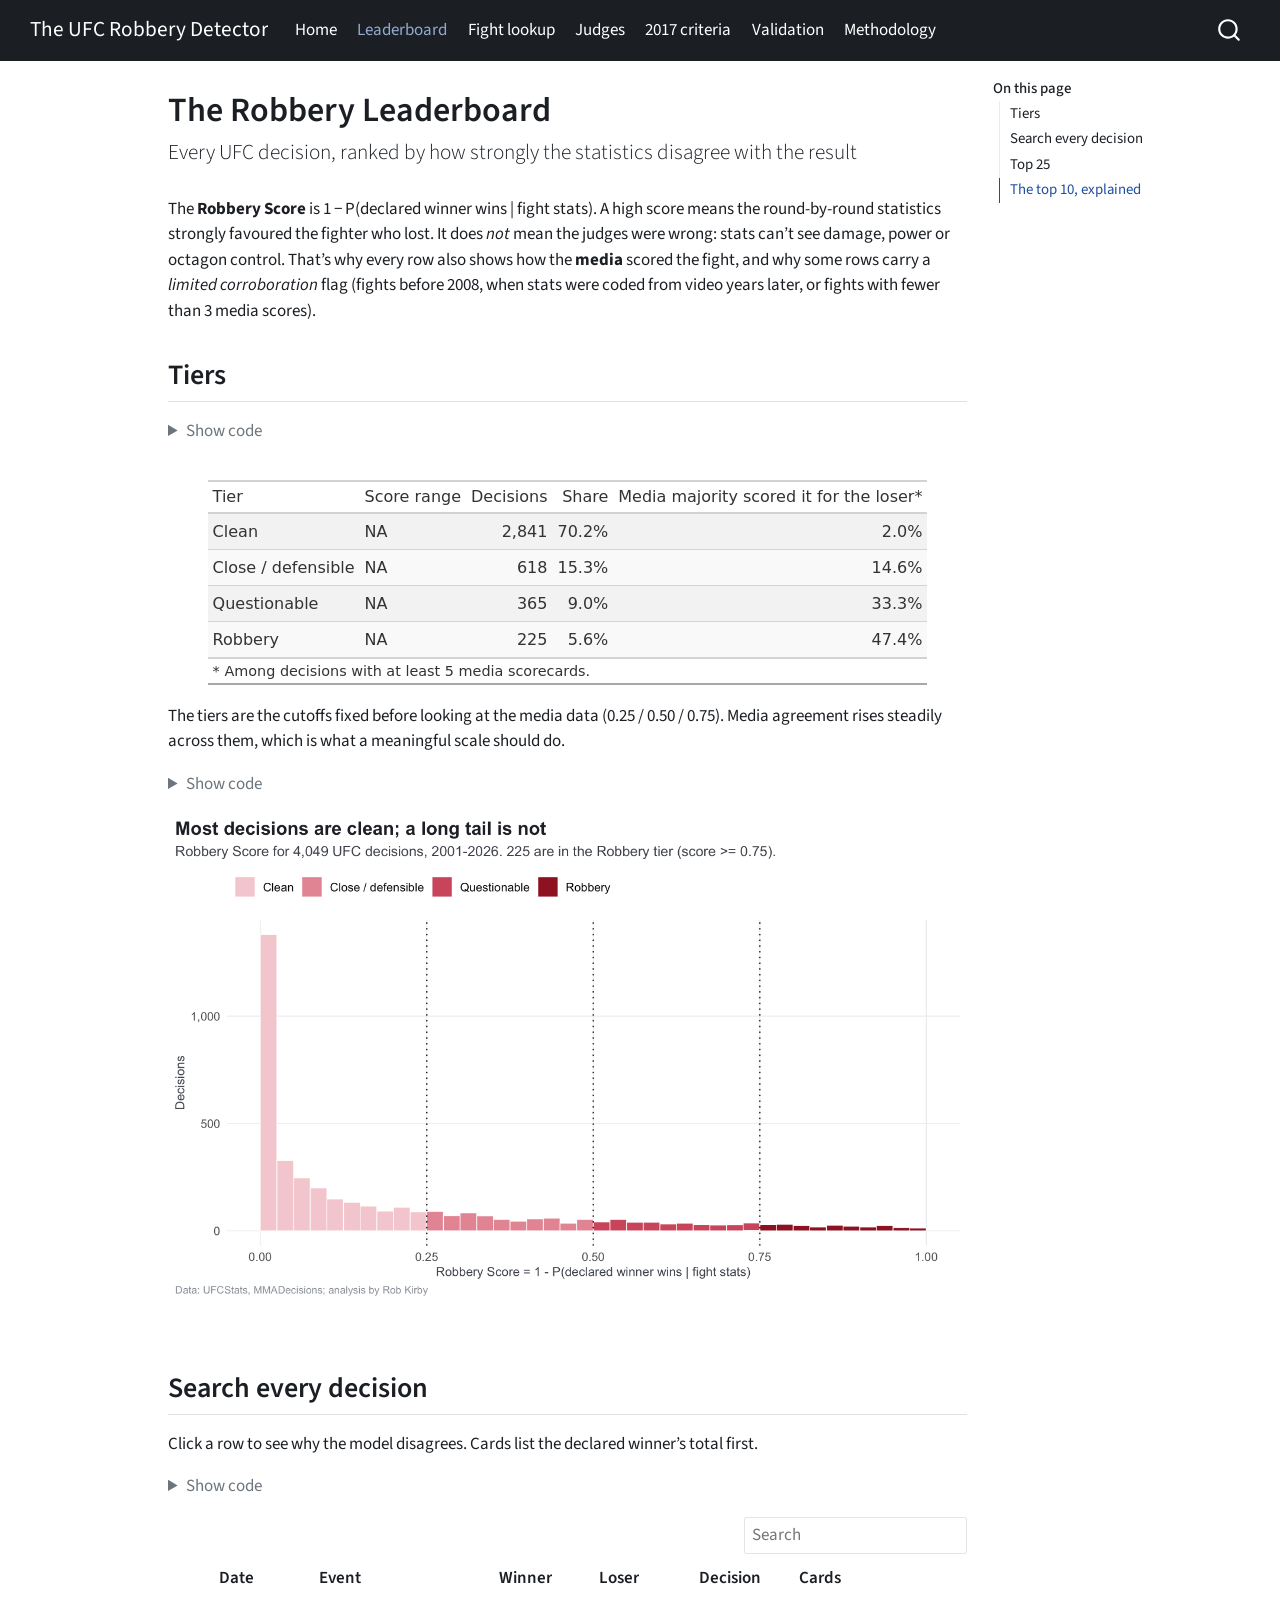
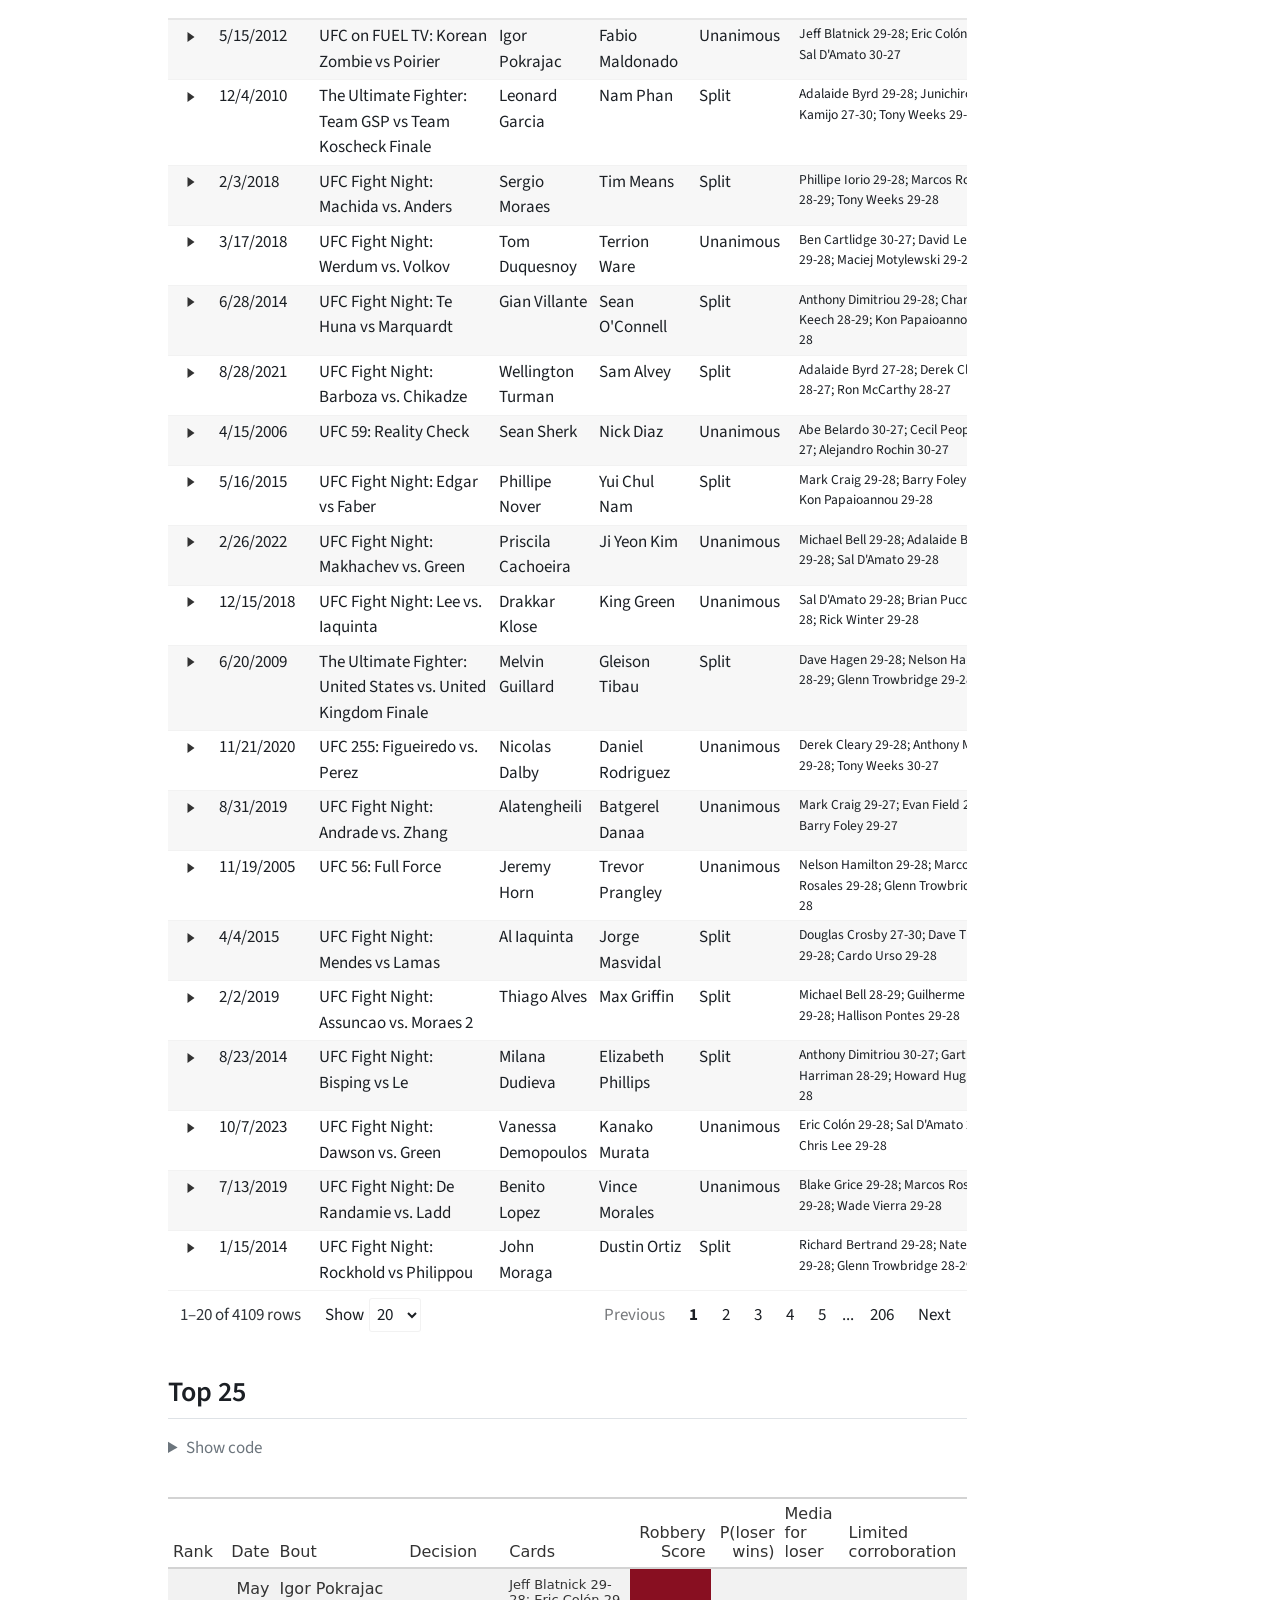
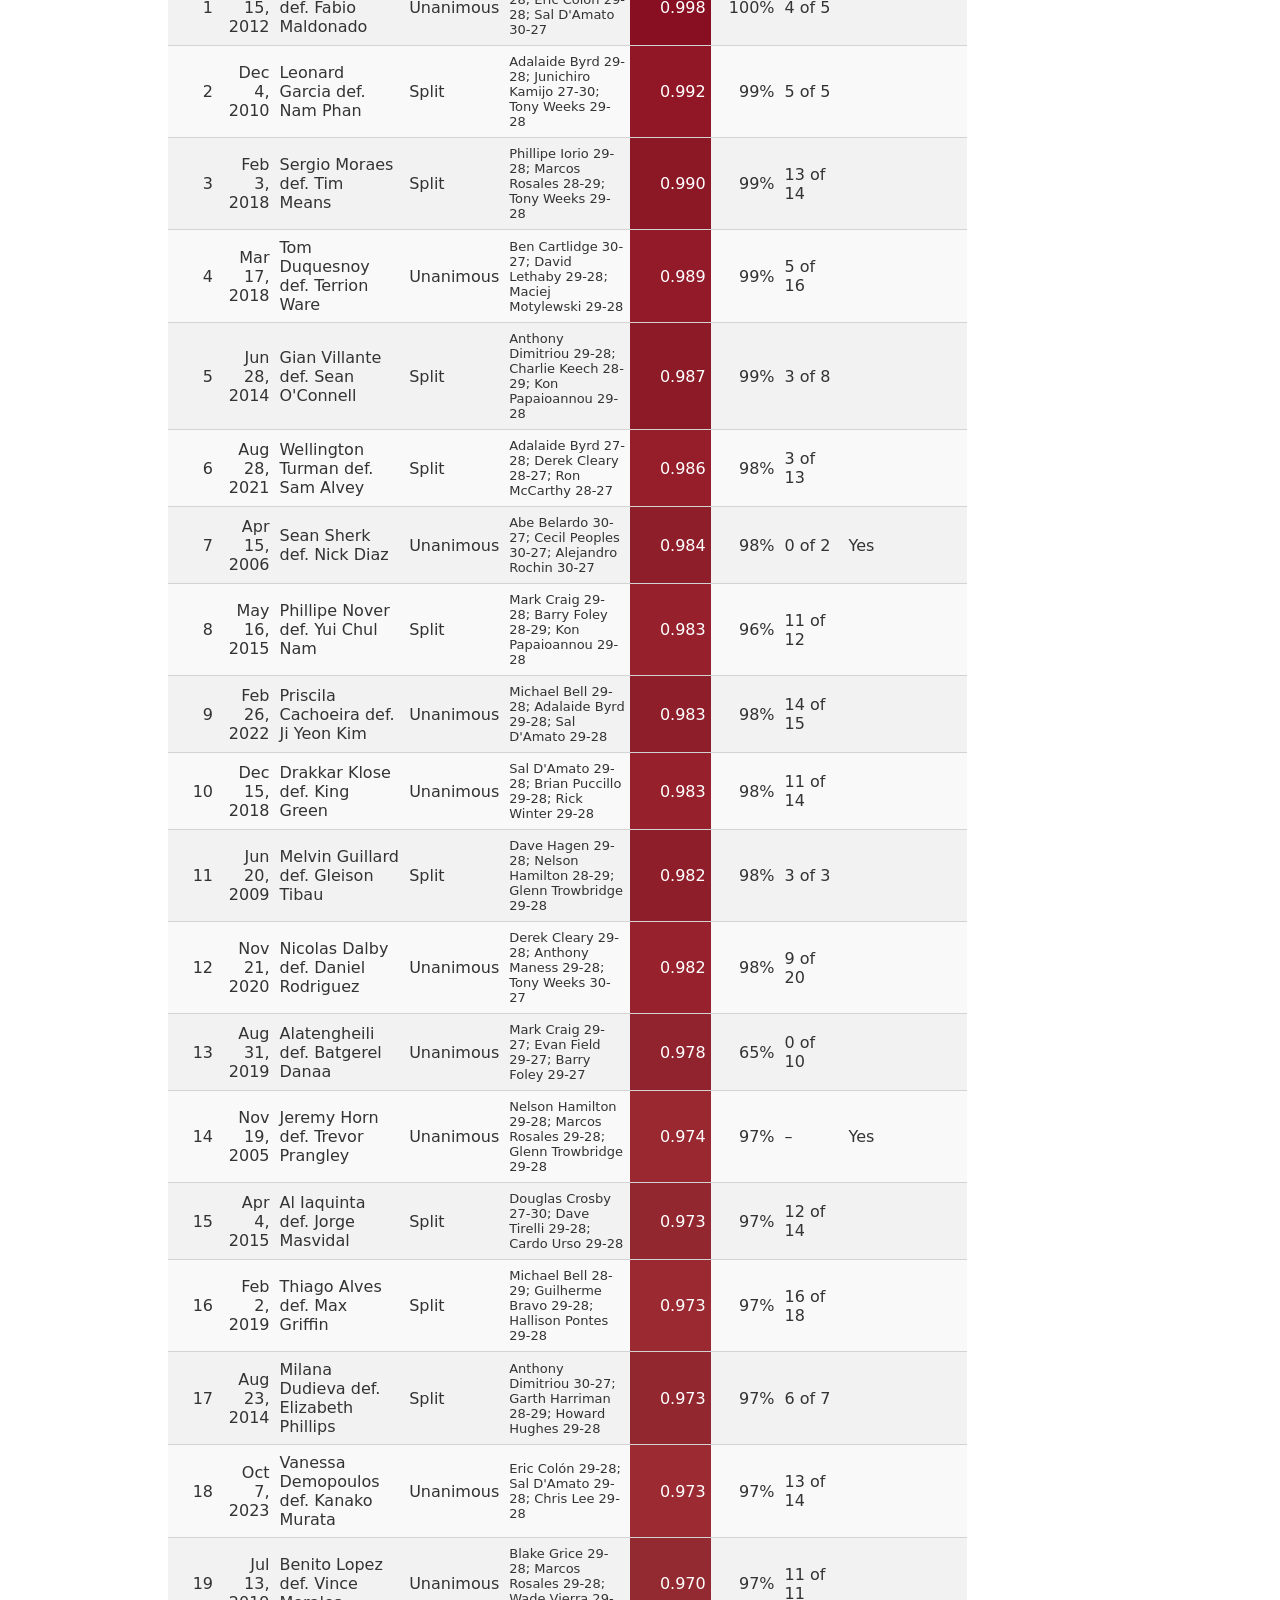
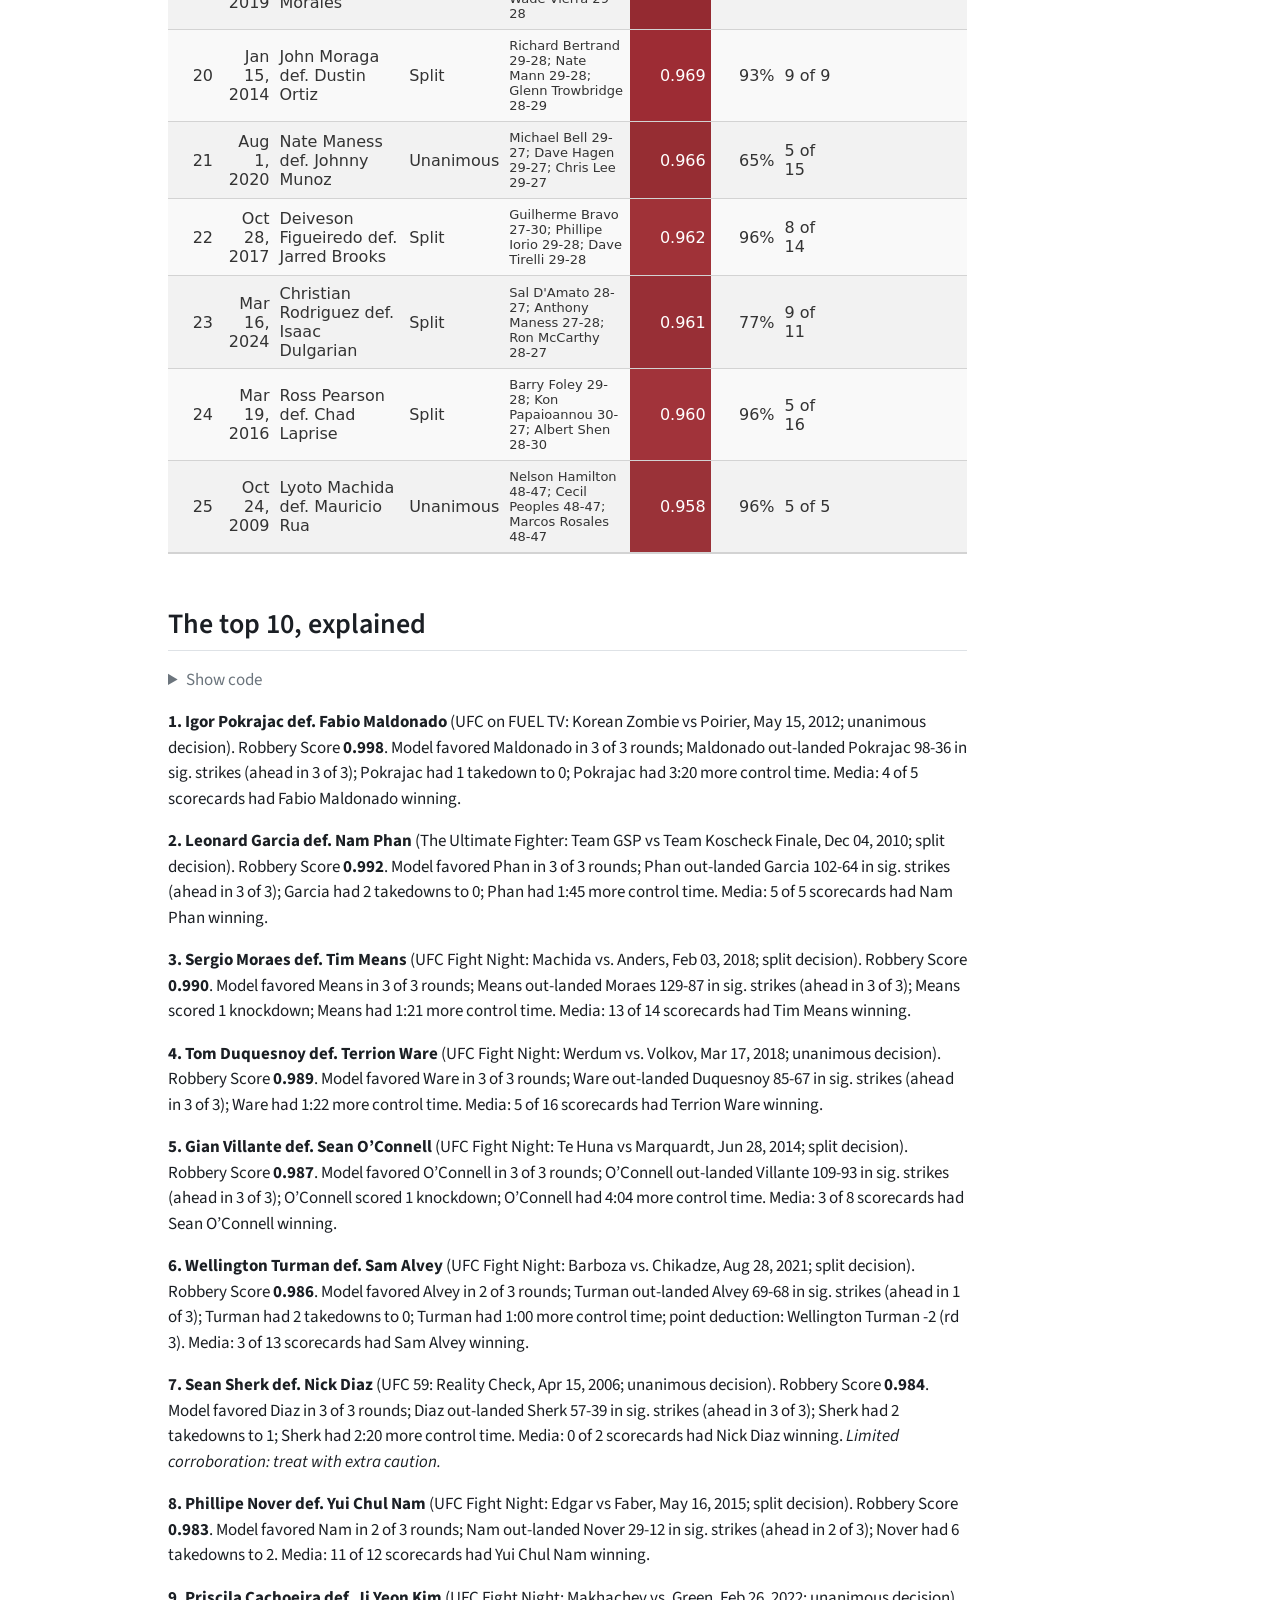
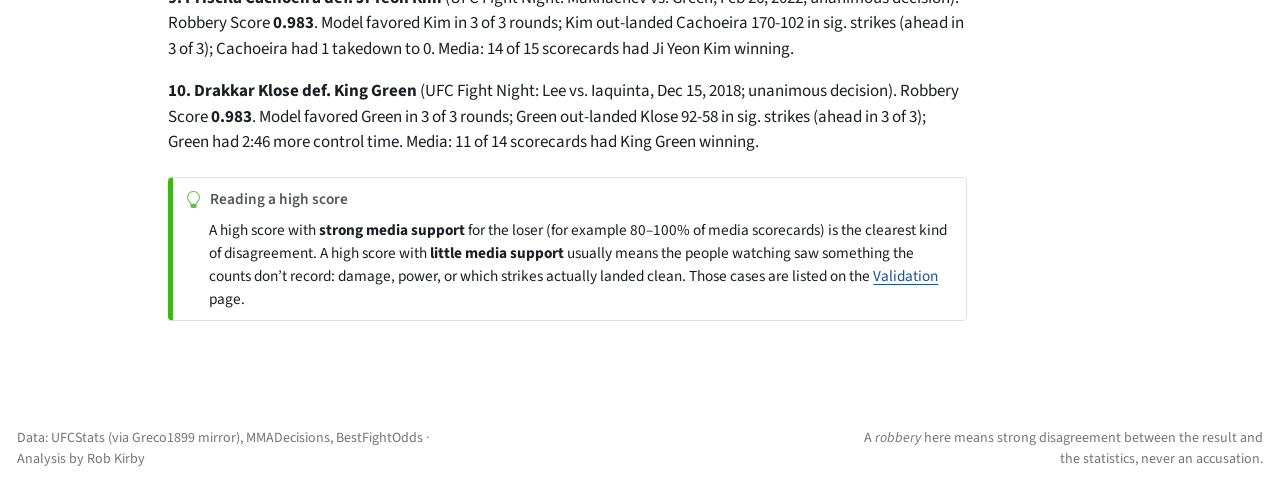
